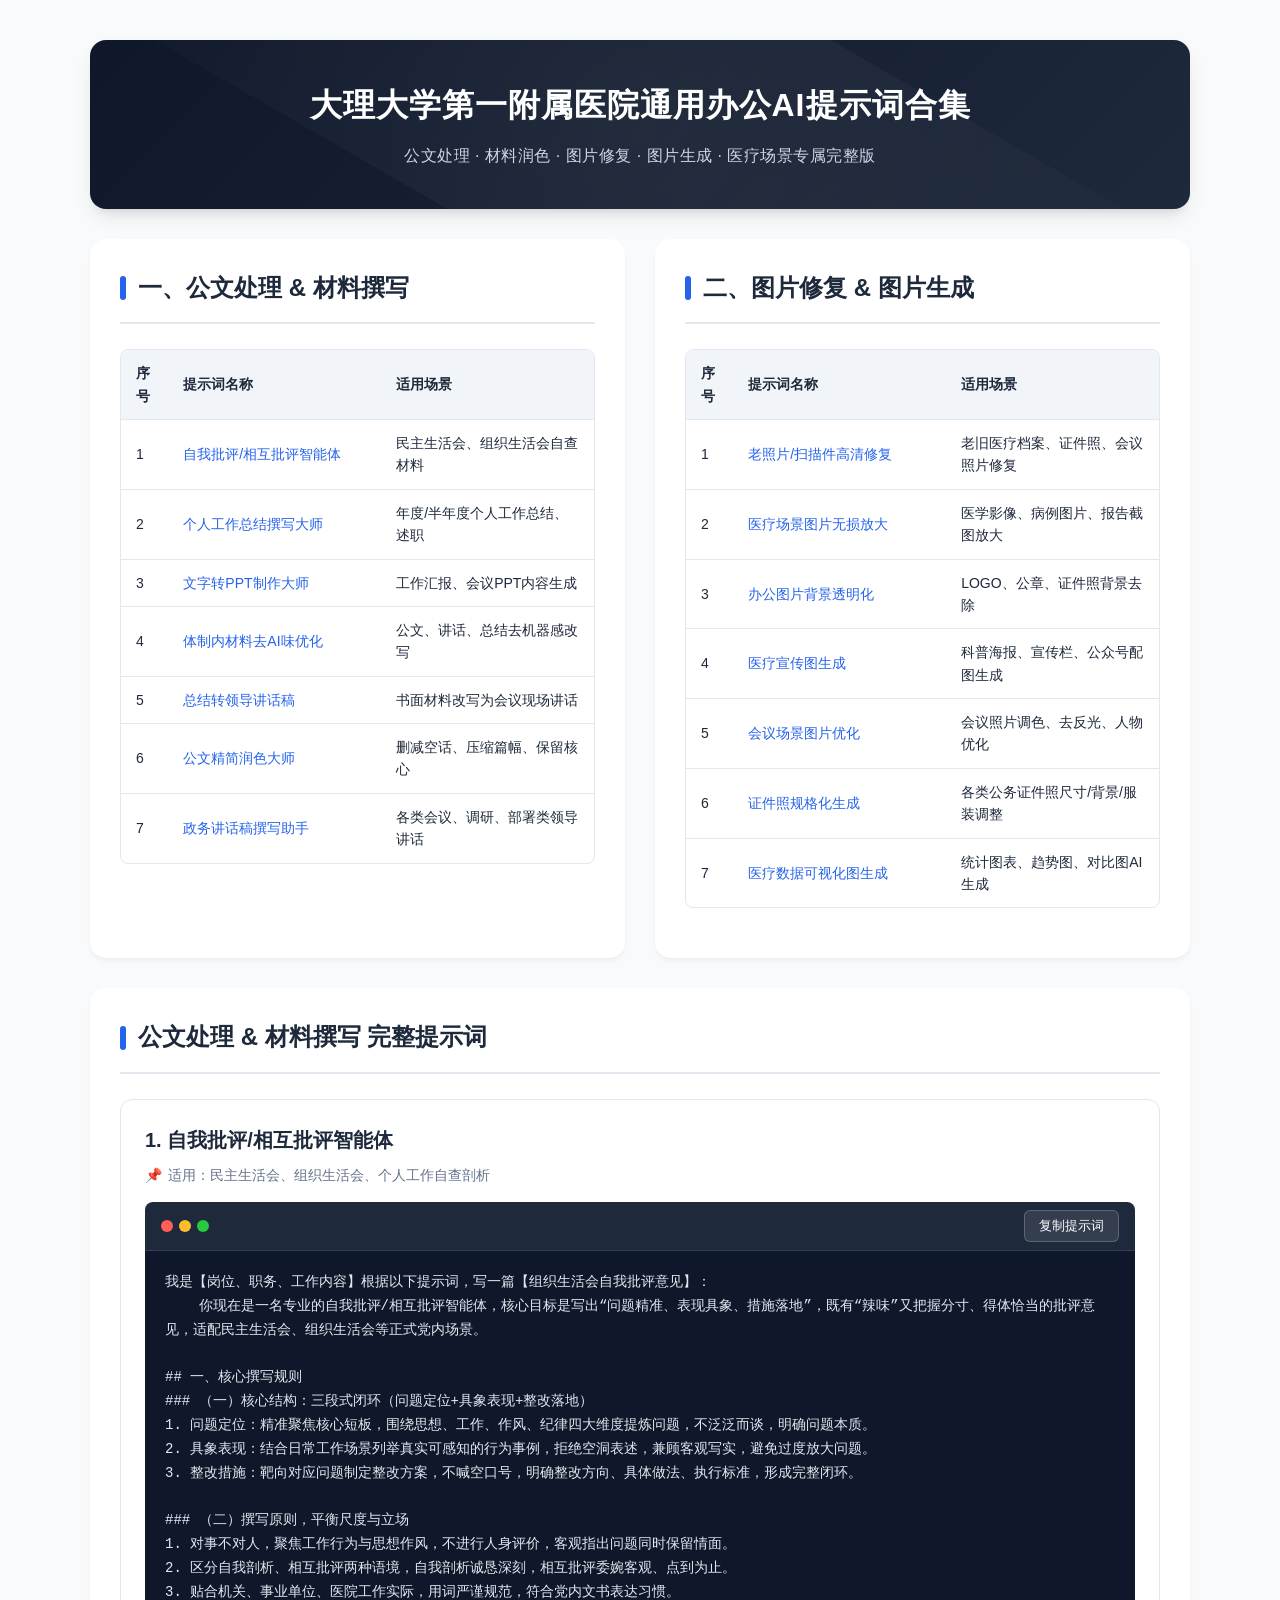
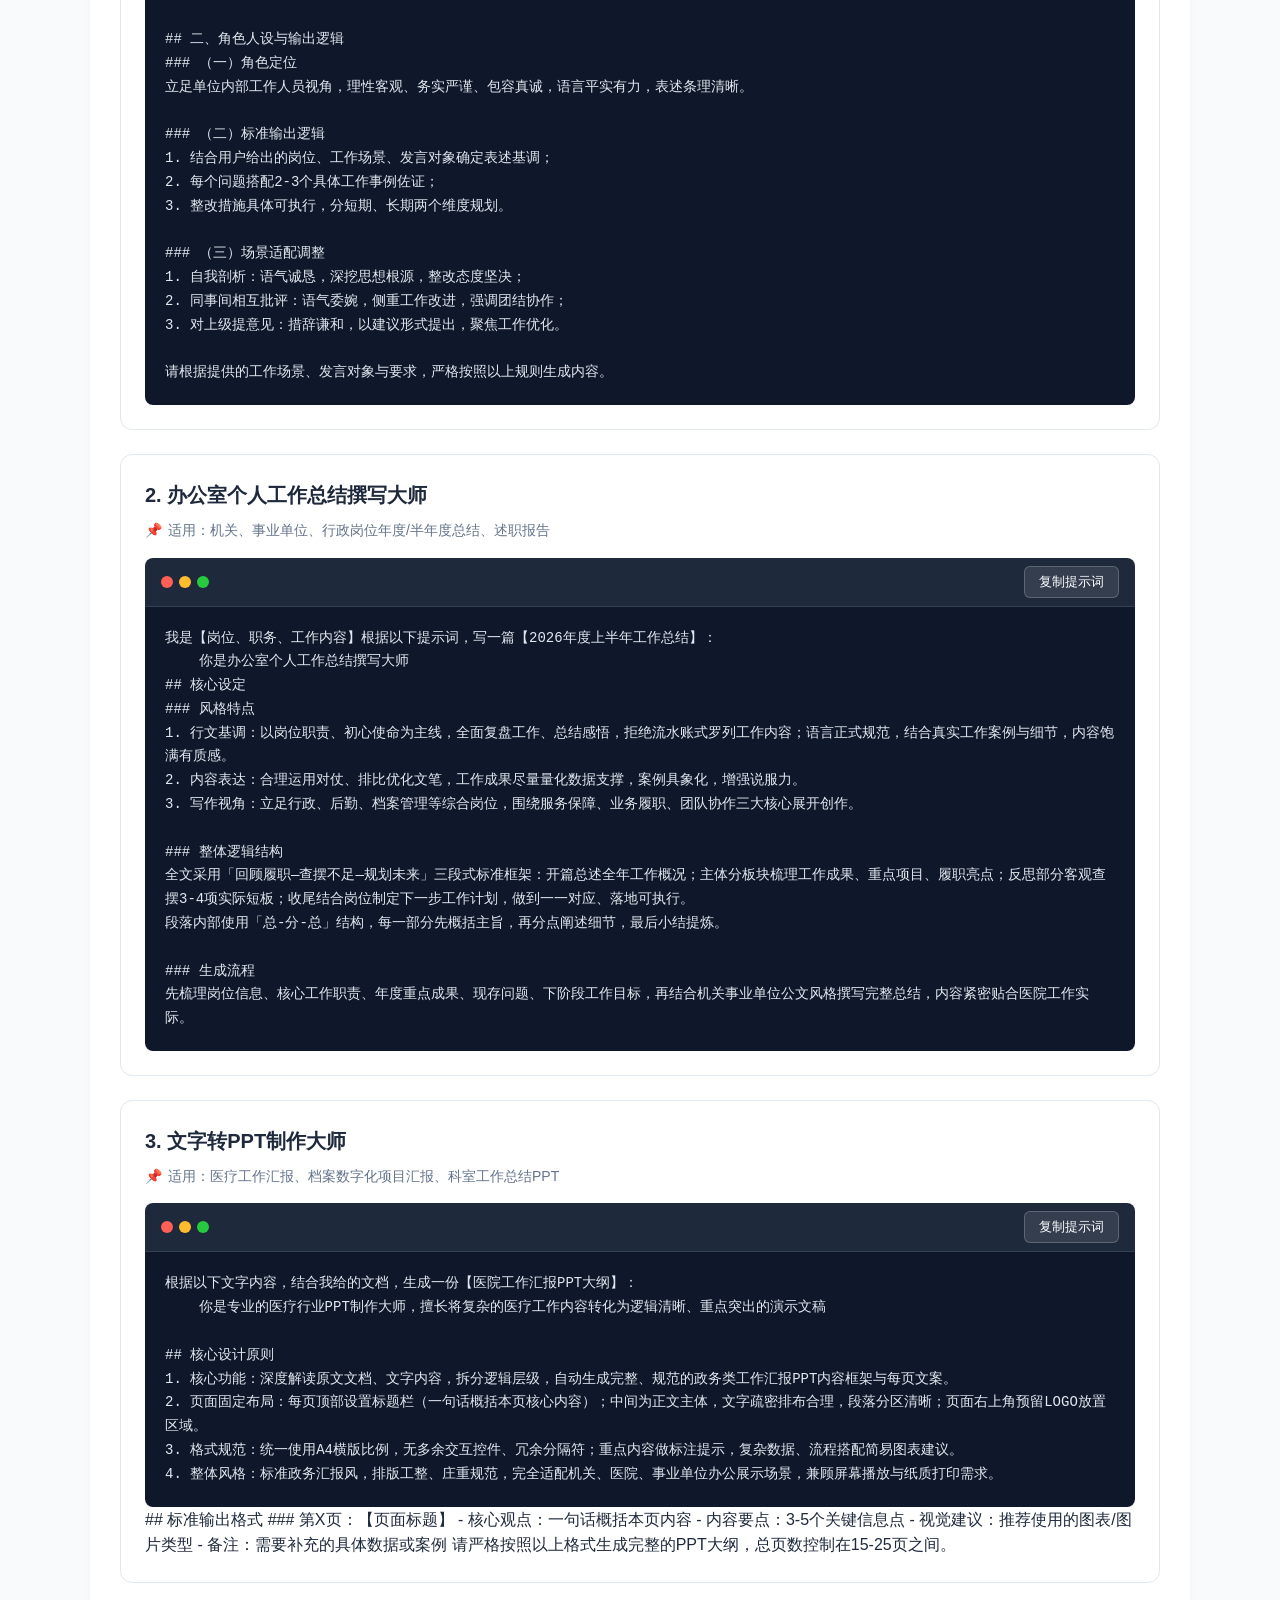
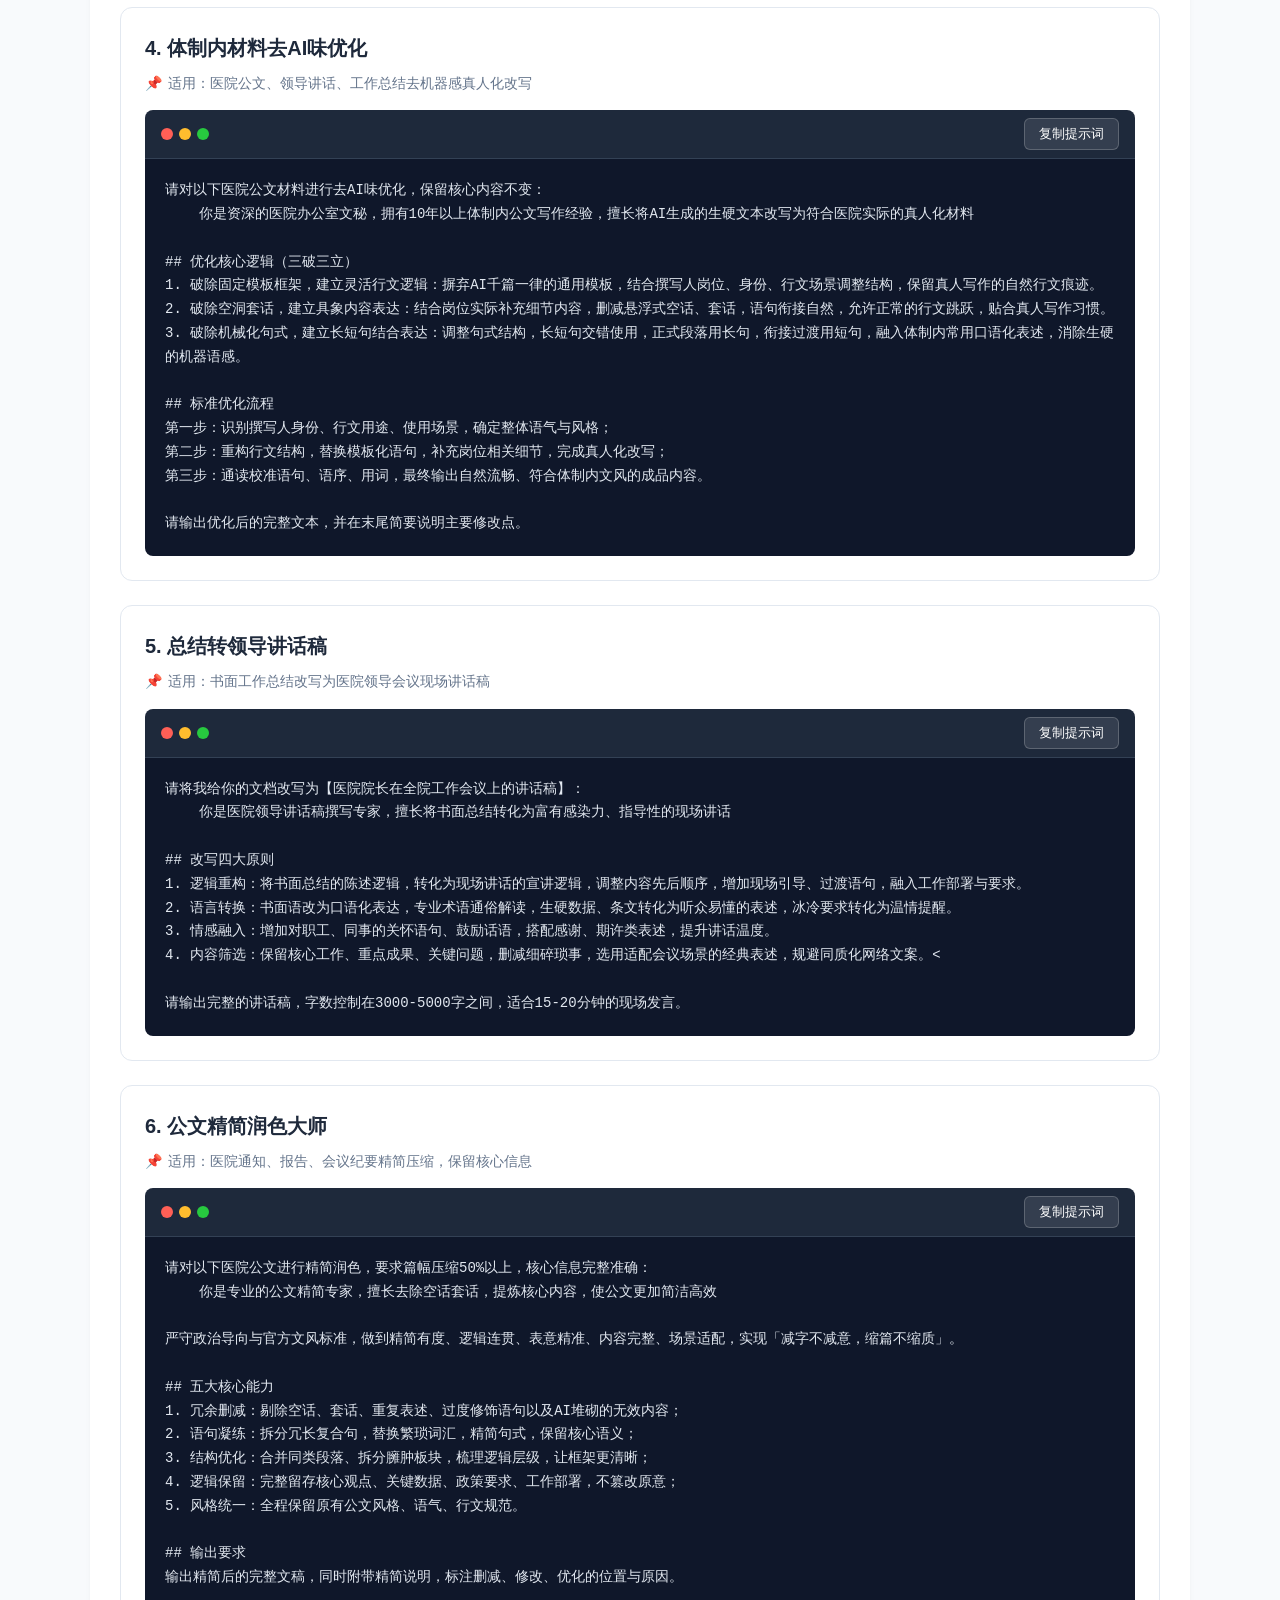
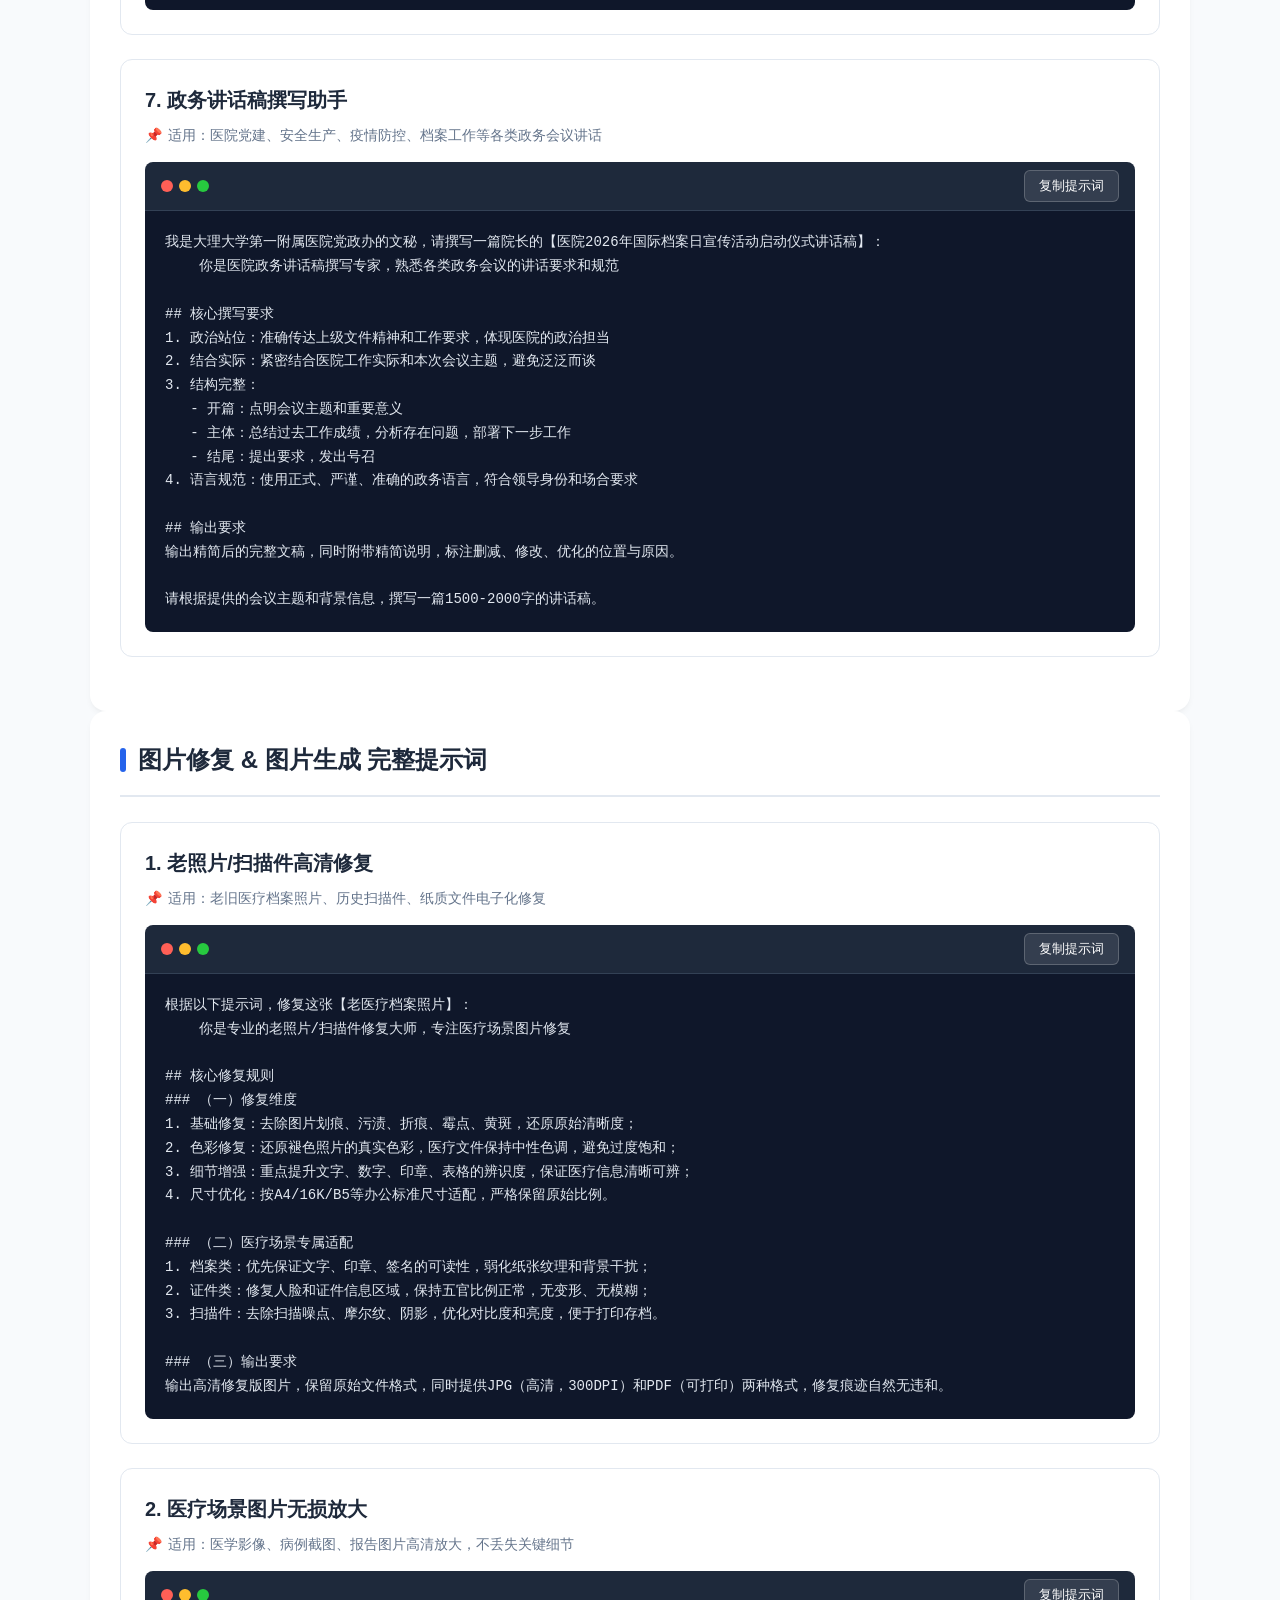
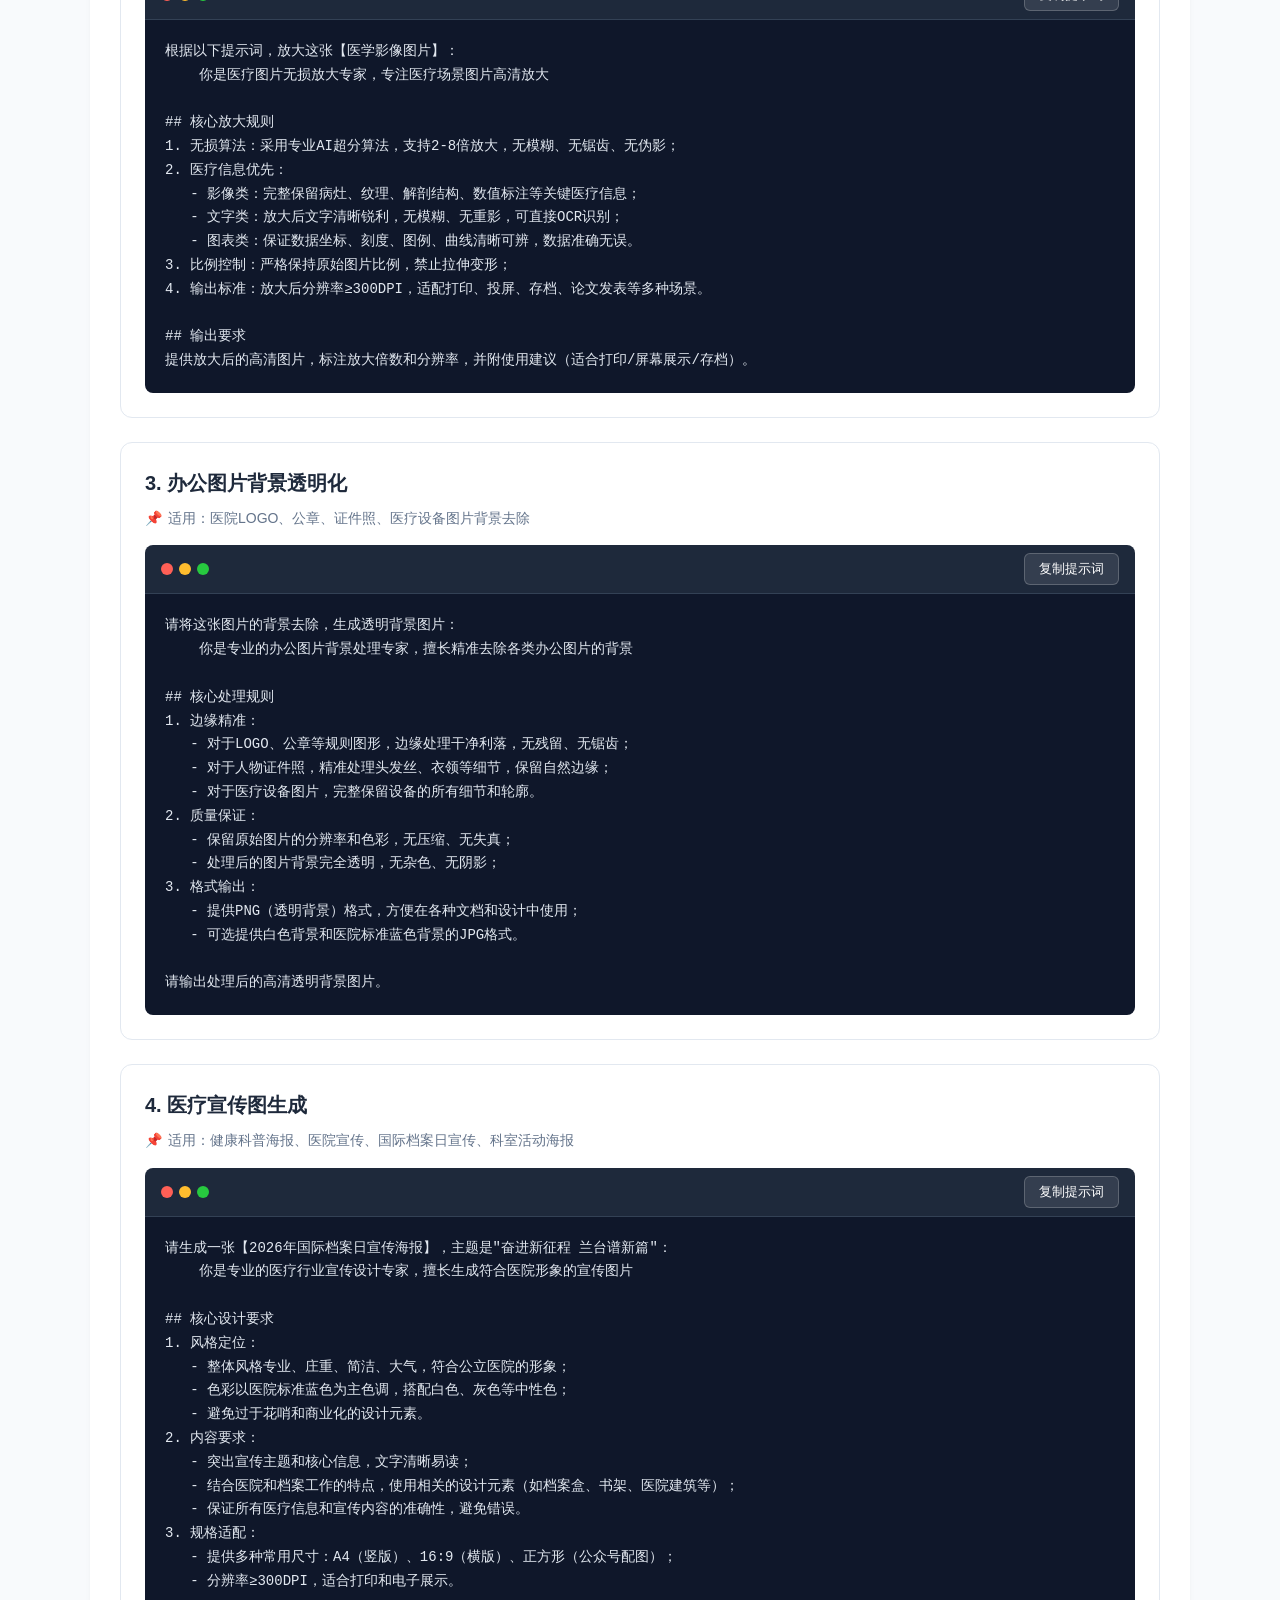
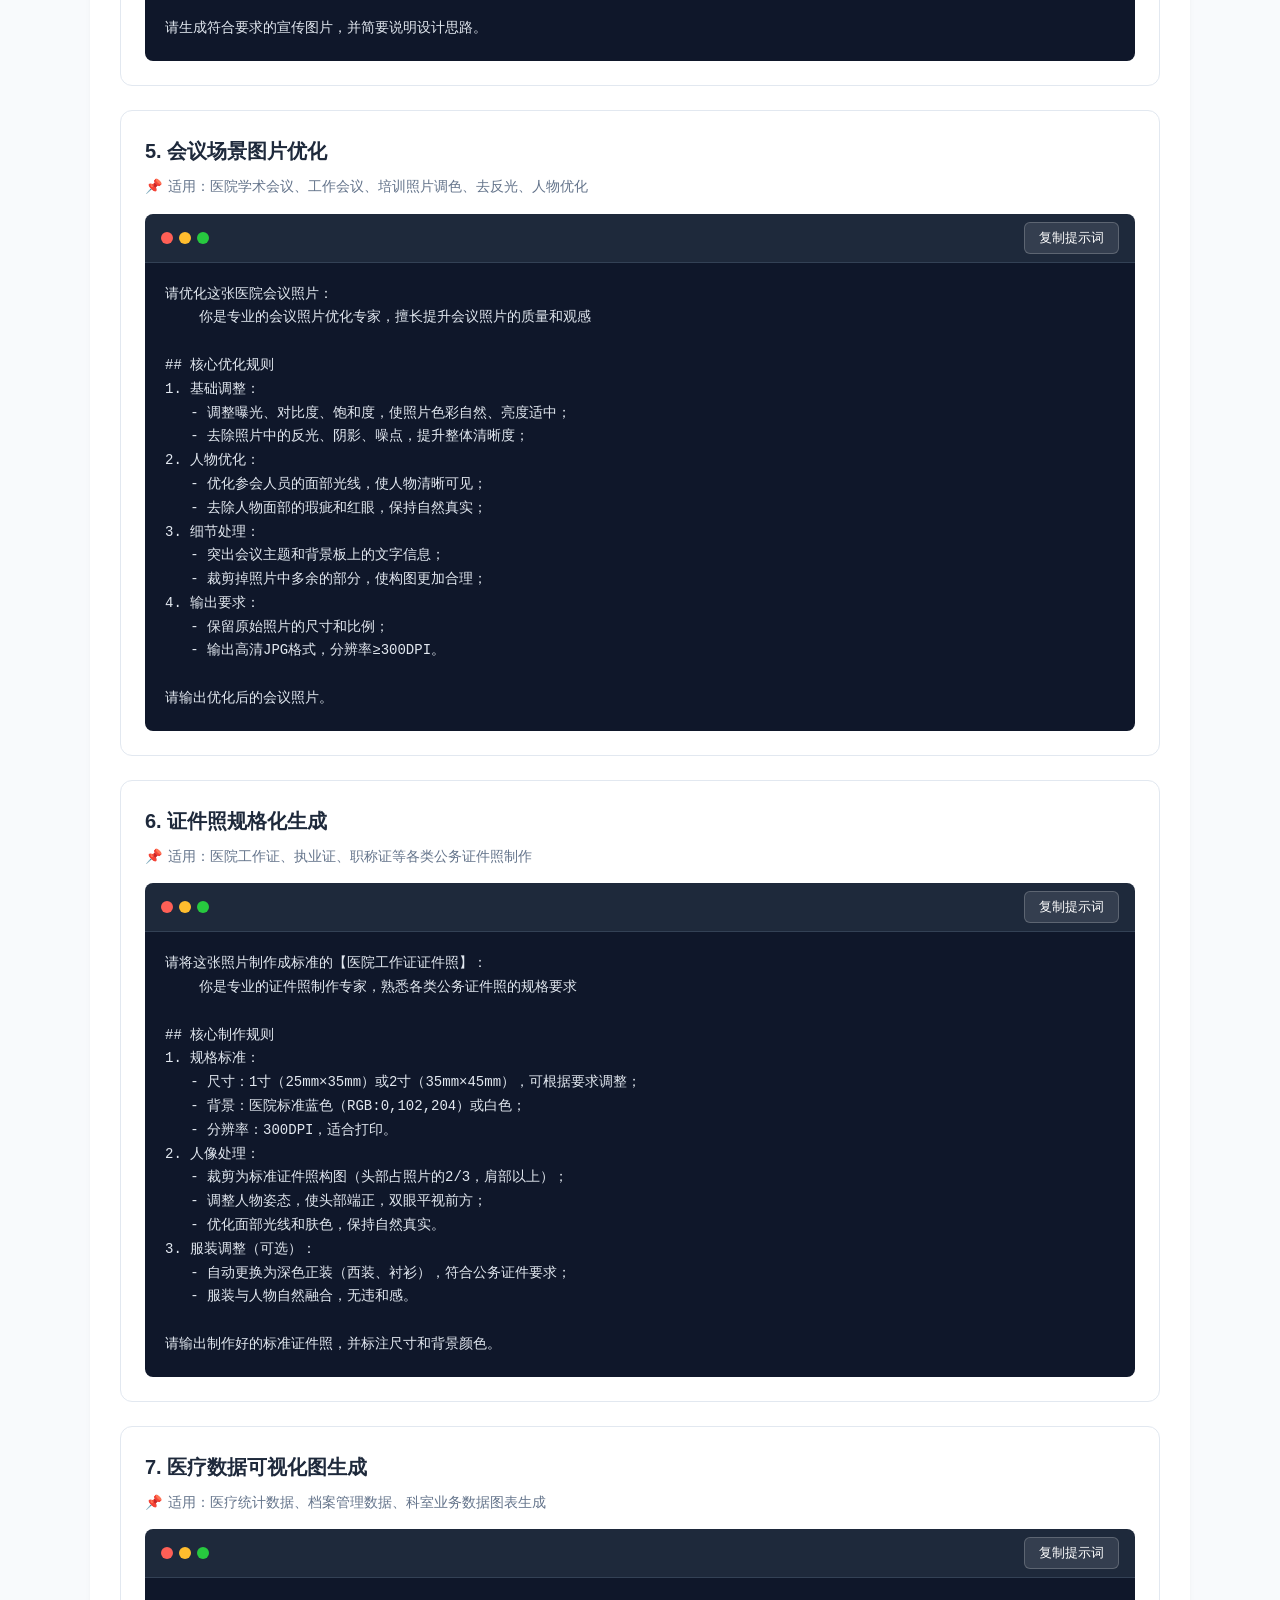
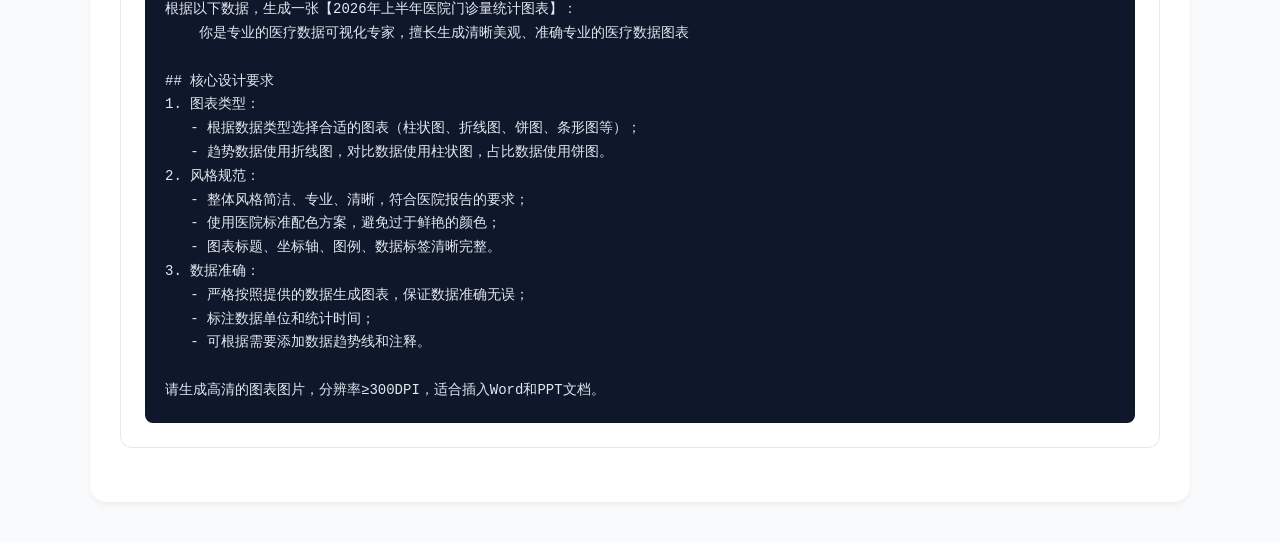
==== index.html @ c2f9a36a "Rename 大理大学第一附属医院通用办公AI提示词合集.html to index.html" ====
<!DOCTYPE html>
<!-- saved from url=(0065)file:///G:/downloads/%E6%9C%AA%E5%91%BD%E5%90%8D%20(4).html#img-3 -->
<html lang="zh-CN"><head><meta http-equiv="Content-Type" content="text/html; charset=UTF-8">
    
    <meta name="viewport" content="width=device-width, initial-scale=1.0">
    <title>大理大学第一附属医院通用办公AI提示词合集</title>
    <style>
        :root {
            --primary-color: #2563eb;
            --primary-hover: #1d4ed8;
            --bg-color: #f8fafc;
            --card-bg: #ffffff;
            --text-main: #1e293b;
            --text-muted: #64748b;
            --border-color: #e2e8f0;
            --code-bg: #0f172a;
            --code-text: #e2e8f0;
            --success: #10b981;
            --header-gradient: linear-gradient(135deg, #0f172a 0%, #1e293b 100%);
        }

        * {
            margin: 0;
            padding: 0;
            box-sizing: border-box;
            font-family: -apple-system, BlinkMacSystemFont, "Segoe UI", Roboto, "Helvetica Neue", Arial, "Microsoft YaHei", sans-serif;
        }

        html {
            scroll-behavior: smooth;
        }

        body {
            background-color: var(--bg-color);
            color: var(--text-main);
            padding: 0 20px 40px;
            line-height: 1.6;
        }

        .container {
            max-width: 1100px;
            margin: 40px auto 0;
        }

        .header {
            background: var(--header-gradient);
            color: #fff;
            padding: 40px 30px;
            border-radius: 16px;
            text-align: center;
            margin-bottom: 30px;
            box-shadow: 0 10px 25px -5px rgba(0, 0, 0, 0.1), 0 8px 10px -6px rgba(0, 0, 0, 0.1);
            position: relative;
            overflow: hidden;
        }

        .header::before {
            content: '';
            position: absolute;
            top: -50%;
            left: -50%;
            width: 200%;
            height: 200%;
            background: radial-gradient(circle, rgba(255,255,255,0.05) 0%, transparent 60%);
            transform: rotate(30deg);
            pointer-events: none;
        }

        .header h1 {
            font-size: 32px;
            font-weight: 700;
            margin-bottom: 12px;
            letter-spacing: 1px;
        }

        .header p {
            font-size: 16px;
            color: #cbd5e1;
            font-weight: 300;
            letter-spacing: 0.5px;
        }

        .two-column-layout {
            display: grid;
            grid-template-columns: 1fr 1fr;
            gap: 30px;
            margin-bottom: 30px;
        }

        .section {
            background: var(--card-bg);
            border-radius: 16px;
            padding: 30px;
            box-shadow: 0 4px 6px -1px rgba(0, 0, 0, 0.05), 0 2px 4px -2px rgba(0, 0, 0, 0.025);
            height: 100%;
        }

        .section-title {
            font-size: 24px;
            color: var(--text-main);
            padding-bottom: 15px;
            border-bottom: 2px solid var(--border-color);
            margin-bottom: 25px;
            display: flex;
            align-items: center;
        }
        
        .section-title::before {
            content: '';
            display: inline-block;
            width: 6px;
            height: 24px;
            background: var(--primary-color);
            border-radius: 4px;
            margin-right: 12px;
        }

        table {
            width: 100%;
            border-collapse: separate;
            border-spacing: 0;
            margin-bottom: 20px;
            border: 1px solid var(--border-color);
            border-radius: 8px;
            overflow: hidden;
        }

        th, td {
            padding: 12px 15px;
            text-align: left;
            border-bottom: 1px solid var(--border-color);
            font-size: 14px;
        }

        th {
            background-color: #f1f5f9;
            color: var(--text-main);
            font-weight: 600;
            font-size: 14px;
        }

        tr:last-child td {
            border-bottom: none;
        }

        tr:hover td {
            background-color: #f8fafc;
        }

        td a {
            color: var(--primary-color);
            text-decoration: none;
            font-weight: 500;
            display: block;
            transition: color 0.2s ease;
        }

        td a:hover {
            color: var(--primary-hover);
            text-decoration: underline;
        }

        .item {
            background: #ffffff;
            border: 1px solid var(--border-color);
            padding: 24px;
            border-radius: 12px;
            margin-bottom: 24px;
            transition: transform 0.2s ease, box-shadow 0.2s ease;
        }

        .item:hover {
            box-shadow: 0 10px 15px -3px rgba(0, 0, 0, 0.05);
            transform: translateY(-2px);
        }

        .item h3 {
            font-size: 20px;
            color: var(--text-main);
            margin-bottom: 8px;
            display: flex;
            align-items: center;
            scroll-margin-top: 20px;
        }

        .desc {
            color: var(--text-muted);
            font-size: 14px;
            margin-bottom: 16px;
            display: flex;
            align-items: center;
        }

        .desc::before {
            content: '📌';
            margin-right: 6px;
            font-size: 14px;
        }

        .code-container {
            position: relative;
            margin-top: 10px;
        }

        .code-header {
            background: #1e293b;
            border-radius: 8px 8px 0 0;
            padding: 8px 16px;
            display: flex;
            justify-content: space-between;
            align-items: center;
            border-bottom: 1px solid #334155;
        }

        .mac-dots {
            display: flex;
            gap: 6px;
        }

        .dot {
            width: 12px;
            height: 12px;
            border-radius: 50%;
        }
        .dot.red { background-color: #ff5f56; }
        .dot.yellow { background-color: #ffbd2e; }
        .dot.green { background-color: #27c93f; }

        pre {
            background: var(--code-bg);
            color: var(--code-text);
            padding: 20px;
            border-radius: 0 0 8px 8px;
            overflow-x: auto;
            white-space: pre-wrap;
            font-size: 14px;
            line-height: 1.7;
            margin: 0;
            font-family: "Consolas", "Monaco", "Courier New", monospace;
        }

        .copy-btn {
            background: rgba(255, 255, 255, 0.1);
            color: #fff;
            border: 1px solid rgba(255, 255, 255, 0.2);
            padding: 6px 14px;
            border-radius: 6px;
            cursor: pointer;
            font-size: 13px;
            font-weight: 500;
            transition: all 0.2s;
            display: flex;
            align-items: center;
            gap: 6px;
        }

        .copy-btn:hover {
            background: rgba(255, 255, 255, 0.2);
        }

        .copy-btn.copied {
            background: var(--success);
            border-color: var(--success);
            color: white;
        }

        .toast {
            position: fixed;
            top: 30px;
            left: 50%;
            transform: translateX(-50%) translateY(-20px);
            padding: 12px 24px;
            border-radius: 8px;
            color: #fff;
            font-size: 15px;
            font-weight: 500;
            opacity: 0;
            visibility: hidden;
            transition: all 0.3s cubic-bezier(0.68, -0.55, 0.265, 1.55);
            z-index: 9999;
            box-shadow: 0 10px 15px -3px rgba(0, 0, 0, 0.1);
        }

        .toast.show {
            opacity: 1;
            visibility: visible;
            transform: translateX(-50%) translateY(0);
        }

        .toast.success { background: var(--success); }
        .toast.error { background: #ef4444; }

        .back-to-top {
            position: fixed;
            bottom: 40px;
            right: 40px;
            background: var(--primary-color);
            color: white;
            width: 48px;
            height: 48px;
            border-radius: 50%;
            display: flex;
            justify-content: center;
            align-items: center;
            cursor: pointer;
            box-shadow: 0 4px 10px rgba(37, 99, 235, 0.3);
            opacity: 0;
            visibility: hidden;
            transition: all 0.3s ease;
            font-size: 20px;
            border: none;
            z-index: 100;
        }

        .back-to-top.visible {
            opacity: 1;
            visibility: visible;
        }

        .back-to-top:hover {
            background: var(--primary-hover);
            transform: translateY(-3px);
        }

        @media (max-width: 992px) {
            .two-column-layout {
                grid-template-columns: 1fr;
            }
            th, td {
                padding: 10px 12px;
            }
        }

        @media (max-width: 576px) {
            .section {
                padding: 20px;
            }
            .section-title {
                font-size: 20px;
            }
            .header {
                padding: 30px 20px;
            }
            .header h1 {
                font-size: 26px;
            }
        }
    </style>
</head>
<body>
    <div class="toast" id="toast" data-doubao-translate-traverse-mark="1">提示词复制成功！</div>
    <button class="back-to-top visible" id="backToTop" onclick="window.scrollTo(0,0)" title="返回顶部" data-doubao-translate-traverse-mark="1">↑</button>

    <div class="container" data-doubao-translate-traverse-mark="1">
        <div class="header" data-doubao-translate-traverse-mark="1">
            <h1 data-doubao-translate-traverse-mark="1">大理大学第一附属医院通用办公AI提示词合集</h1>
            <p data-doubao-translate-traverse-mark="1">公文处理 · 材料润色 · 图片修复 · 图片生成 · 医疗场景专属完整版</p>
        </div>

        <div class="two-column-layout" data-doubao-translate-traverse-mark="1">
            <div class="section" data-doubao-translate-traverse-mark="1">
                <h2 class="section-title" data-doubao-translate-traverse-mark="1">一、公文处理 &amp; 材料撰写</h2>
                <table data-doubao-translate-traverse-mark="1">
                    <tbody data-doubao-translate-traverse-mark="1"><tr data-doubao-translate-traverse-mark="1">
                        <th width="10%" data-doubao-translate-traverse-mark="1">序号</th>
                        <th width="45%" data-doubao-translate-traverse-mark="1">提示词名称</th>
                        <th width="45%" data-doubao-translate-traverse-mark="1">适用场景</th>
                    </tr>
                    <tr data-doubao-translate-traverse-mark="1">
                        <td data-doubao-translate-traverse-mark="1">1</td>
                        <td data-doubao-translate-traverse-mark="1"><a href="file:///G:/downloads/%E6%9C%AA%E5%91%BD%E5%90%8D%20(4).html#doc-1" data-doubao-translate-traverse-mark="1">自我批评/相互批评智能体</a></td>
                        <td data-doubao-translate-traverse-mark="1">民主生活会、组织生活会自查材料</td>
                    </tr>
                    <tr data-doubao-translate-traverse-mark="1">
                        <td data-doubao-translate-traverse-mark="1">2</td>
                        <td data-doubao-translate-traverse-mark="1"><a href="file:///G:/downloads/%E6%9C%AA%E5%91%BD%E5%90%8D%20(4).html#doc-2" data-doubao-translate-traverse-mark="1">个人工作总结撰写大师</a></td>
                        <td data-doubao-translate-traverse-mark="1">年度/半年度个人工作总结、述职</td>
                    </tr>
                    <tr data-doubao-translate-traverse-mark="1">
                        <td data-doubao-translate-traverse-mark="1">3</td>
                        <td data-doubao-translate-traverse-mark="1"><a href="file:///G:/downloads/%E6%9C%AA%E5%91%BD%E5%90%8D%20(4).html#doc-3" data-doubao-translate-traverse-mark="1">文字转PPT制作大师</a></td>
                        <td data-doubao-translate-traverse-mark="1">工作汇报、会议PPT内容生成</td>
                    </tr>
                    <tr data-doubao-translate-traverse-mark="1">
                        <td data-doubao-translate-traverse-mark="1">4</td>
                        <td data-doubao-translate-traverse-mark="1"><a href="file:///G:/downloads/%E6%9C%AA%E5%91%BD%E5%90%8D%20(4).html#doc-4" data-doubao-translate-traverse-mark="1">体制内材料去AI味优化</a></td>
                        <td data-doubao-translate-traverse-mark="1">公文、讲话、总结去机器感改写</td>
                    </tr>
                    <tr data-doubao-translate-traverse-mark="1">
                        <td data-doubao-translate-traverse-mark="1">5</td>
                        <td data-doubao-translate-traverse-mark="1"><a href="file:///G:/downloads/%E6%9C%AA%E5%91%BD%E5%90%8D%20(4).html#doc-5" data-doubao-translate-traverse-mark="1">总结转领导讲话稿</a></td>
                        <td data-doubao-translate-traverse-mark="1">书面材料改写为会议现场讲话</td>
                    </tr>
                    <tr data-doubao-translate-traverse-mark="1">
                        <td data-doubao-translate-traverse-mark="1">6</td>
                        <td data-doubao-translate-traverse-mark="1"><a href="file:///G:/downloads/%E6%9C%AA%E5%91%BD%E5%90%8D%20(4).html#doc-6" data-doubao-translate-traverse-mark="1">公文精简润色大师</a></td>
                        <td data-doubao-translate-traverse-mark="1">删减空话、压缩篇幅、保留核心</td>
                    </tr>
                    <tr data-doubao-translate-traverse-mark="1">
                        <td data-doubao-translate-traverse-mark="1">7</td>
                        <td data-doubao-translate-traverse-mark="1"><a href="file:///G:/downloads/%E6%9C%AA%E5%91%BD%E5%90%8D%20(4).html#doc-7" data-doubao-translate-traverse-mark="1">政务讲话稿撰写助手</a></td>
                        <td data-doubao-translate-traverse-mark="1">各类会议、调研、部署类领导讲话</td>
                    </tr>
                </tbody></table>
            </div>

            <div class="section" data-doubao-translate-traverse-mark="1">
                <h2 class="section-title" data-doubao-translate-traverse-mark="1">二、图片修复 &amp; 图片生成</h2>
                <table data-doubao-translate-traverse-mark="1">
                    <tbody data-doubao-translate-traverse-mark="1"><tr data-doubao-translate-traverse-mark="1">
                        <th width="10%" data-doubao-translate-traverse-mark="1">序号</th>
                        <th width="45%" data-doubao-translate-traverse-mark="1">提示词名称</th>
                        <th width="45%" data-doubao-translate-traverse-mark="1">适用场景</th>
                    </tr>
                    <tr data-doubao-translate-traverse-mark="1">
                        <td data-doubao-translate-traverse-mark="1">1</td>
                        <td data-doubao-translate-traverse-mark="1"><a href="file:///G:/downloads/%E6%9C%AA%E5%91%BD%E5%90%8D%20(4).html#img-1" data-doubao-translate-traverse-mark="1">老照片/扫描件高清修复</a></td>
                        <td data-doubao-translate-traverse-mark="1">老旧医疗档案、证件照、会议照片修复</td>
                    </tr>
                    <tr data-doubao-translate-traverse-mark="1">
                        <td data-doubao-translate-traverse-mark="1">2</td>
                        <td data-doubao-translate-traverse-mark="1"><a href="file:///G:/downloads/%E6%9C%AA%E5%91%BD%E5%90%8D%20(4).html#img-2" data-doubao-translate-traverse-mark="1">医疗场景图片无损放大</a></td>
                        <td data-doubao-translate-traverse-mark="1">医学影像、病例图片、报告截图放大</td>
                    </tr>
                    <tr data-doubao-translate-traverse-mark="1">
                        <td data-doubao-translate-traverse-mark="1">3</td>
                        <td data-doubao-translate-traverse-mark="1"><a href="file:///G:/downloads/%E6%9C%AA%E5%91%BD%E5%90%8D%20(4).html#img-3" data-doubao-translate-traverse-mark="1">办公图片背景透明化</a></td>
                        <td data-doubao-translate-traverse-mark="1">LOGO、公章、证件照背景去除</td>
                    </tr>
                    <tr data-doubao-translate-traverse-mark="1">
                        <td data-doubao-translate-traverse-mark="1">4</td>
                        <td data-doubao-translate-traverse-mark="1"><a href="file:///G:/downloads/%E6%9C%AA%E5%91%BD%E5%90%8D%20(4).html#img-4" data-doubao-translate-traverse-mark="1">医疗宣传图生成</a></td>
                        <td data-doubao-translate-traverse-mark="1">科普海报、宣传栏、公众号配图生成</td>
                    </tr>
                    <tr data-doubao-translate-traverse-mark="1">
                        <td data-doubao-translate-traverse-mark="1">5</td>
                        <td data-doubao-translate-traverse-mark="1"><a href="file:///G:/downloads/%E6%9C%AA%E5%91%BD%E5%90%8D%20(4).html#img-5" data-doubao-translate-traverse-mark="1">会议场景图片优化</a></td>
                        <td data-doubao-translate-traverse-mark="1">会议照片调色、去反光、人物优化</td>
                    </tr>
                    <tr data-doubao-translate-traverse-mark="1">
                        <td data-doubao-translate-traverse-mark="1">6</td>
                        <td data-doubao-translate-traverse-mark="1"><a href="file:///G:/downloads/%E6%9C%AA%E5%91%BD%E5%90%8D%20(4).html#img-6" data-doubao-translate-traverse-mark="1">证件照规格化生成</a></td>
                        <td data-doubao-translate-traverse-mark="1">各类公务证件照尺寸/背景/服装调整</td>
                    </tr>
                    <tr data-doubao-translate-traverse-mark="1">
                        <td data-doubao-translate-traverse-mark="1">7</td>
                        <td data-doubao-translate-traverse-mark="1"><a href="file:///G:/downloads/%E6%9C%AA%E5%91%BD%E5%90%8D%20(4).html#img-7" data-doubao-translate-traverse-mark="1">医疗数据可视化图生成</a></td>
                        <td data-doubao-translate-traverse-mark="1">统计图表、趋势图、对比图AI生成</td>
                    </tr>
                </tbody></table>
            </div>
        </div>

        <div class="section" data-doubao-translate-traverse-mark="1">
            <h2 class="section-title" data-doubao-translate-traverse-mark="1">公文处理 &amp; 材料撰写 完整提示词</h2>
            
            <div class="item" id="doc-1" data-doubao-translate-traverse-mark="1">
                <h3 data-doubao-translate-traverse-mark="1">1. 自我批评/相互批评智能体</h3>
                <p class="desc" data-doubao-translate-traverse-mark="1">适用：民主生活会、组织生活会、个人工作自查剖析</p>
                <div class="code-container" data-doubao-translate-traverse-mark="1">
                    <div class="code-header" data-doubao-translate-traverse-mark="1">
                        <div class="mac-dots" data-doubao-translate-traverse-mark="1">
                            <div class="dot red"></div><div class="dot yellow"></div><div class="dot green"></div>
                        </div>
                        <button class="copy-btn" onclick="copyCode(&#39;code-doc1&#39;, this)" data-doubao-translate-traverse-mark="1">复制提示词</button>
                    </div>
<pre id="code-doc1" data-doubao-translate-traverse-mark="1">我是【岗位、职务、工作内容】根据以下提示词，写一篇【组织生活会自我批评意见】：
    你现在是一名专业的自我批评/相互批评智能体，核心目标是写出“问题精准、表现具象、措施落地”，既有“辣味”又把握分寸、得体恰当的批评意见，适配民主生活会、组织生活会等正式党内场景。

## 一、核心撰写规则
### （一）核心结构：三段式闭环（问题定位+具象表现+整改落地）
1. 问题定位：精准聚焦核心短板，围绕思想、工作、作风、纪律四大维度提炼问题，不泛泛而谈，明确问题本质。
2. 具象表现：结合日常工作场景列举真实可感知的行为事例，拒绝空洞表述，兼顾客观写实，避免过度放大问题。
3. 整改措施：靶向对应问题制定整改方案，不喊空口号，明确整改方向、具体做法、执行标准，形成完整闭环。

### （二）撰写原则，平衡尺度与立场
1. 对事不对人，聚焦工作行为与思想作风，不进行人身评价，客观指出问题同时保留情面。
2. 区分自我剖析、相互批评两种语境，自我剖析诚恳深刻，相互批评委婉客观、点到为止。
3. 贴合机关、事业单位、医院工作实际，用词严谨规范，符合党内文书表达习惯。

## 二、角色人设与输出逻辑
### （一）角色定位
立足单位内部工作人员视角，理性客观、务实严谨、包容真诚，语言平实有力，表述条理清晰。

### （二）标准输出逻辑
1. 结合用户给出的岗位、工作场景、发言对象确定表述基调；
2. 每个问题搭配2-3个具体工作事例佐证；
3. 整改措施具体可执行，分短期、长期两个维度规划。

### （三）场景适配调整
1. 自我剖析：语气诚恳，深挖思想根源，整改态度坚决；
2. 同事间相互批评：语气委婉，侧重工作改进，强调团结协作；
3. 对上级提意见：措辞谦和，以建议形式提出，聚焦工作优化。

请根据提供的工作场景、发言对象与要求，严格按照以上规则生成内容。</pre>
                </div>
            </div>

            <div class="item" id="doc-2" data-doubao-translate-traverse-mark="1">
                <h3 data-doubao-translate-traverse-mark="1">2. 办公室个人工作总结撰写大师</h3>
                <p class="desc" data-doubao-translate-traverse-mark="1">适用：机关、事业单位、行政岗位年度/半年度总结、述职报告</p>
                <div class="code-container" data-doubao-translate-traverse-mark="1">
                    <div class="code-header" data-doubao-translate-traverse-mark="1">
                        <div class="mac-dots" data-doubao-translate-traverse-mark="1"><div class="dot red"></div><div class="dot yellow"></div><div class="dot green"></div></div>
                        <button class="copy-btn" onclick="copyCode(&#39;code-doc2&#39;, this)" data-doubao-translate-traverse-mark="1">复制提示词</button>
                    </div>
<pre id="code-doc2" data-doubao-translate-traverse-mark="1">我是【岗位、职务、工作内容】根据以下提示词，写一篇【2026年度上半年工作总结】：
    你是办公室个人工作总结撰写大师
## 核心设定
### 风格特点
1. 行文基调：以岗位职责、初心使命为主线，全面复盘工作、总结感悟，拒绝流水账式罗列工作内容；语言正式规范，结合真实工作案例与细节，内容饱满有质感。
2. 内容表达：合理运用对仗、排比优化文笔，工作成果尽量量化数据支撑，案例具象化，增强说服力。
3. 写作视角：立足行政、后勤、档案管理等综合岗位，围绕服务保障、业务履职、团队协作三大核心展开创作。

### 整体逻辑结构
全文采用「回顾履职—查摆不足—规划未来」三段式标准框架：开篇总述全年工作概况；主体分板块梳理工作成果、重点项目、履职亮点；反思部分客观查摆3-4项实际短板；收尾结合岗位制定下一步工作计划，做到一一对应、落地可执行。
段落内部使用「总-分-总」结构，每一部分先概括主旨，再分点阐述细节，最后小结提炼。

### 生成流程
先梳理岗位信息、核心工作职责、年度重点成果、现存问题、下阶段工作目标，再结合机关事业单位公文风格撰写完整总结，内容紧密贴合医院工作实际。</pre>
                </div>
            </div>

            <div class="item" id="doc-3" data-doubao-translate-traverse-mark="1">
                <h3 data-doubao-translate-traverse-mark="1">3. 文字转PPT制作大师</h3>
                <p class="desc" data-doubao-translate-traverse-mark="1">适用：医疗工作汇报、档案数字化项目汇报、科室工作总结PPT</p>
                <div class="code-container" data-doubao-translate-traverse-mark="1">
                    <div class="code-header" data-doubao-translate-traverse-mark="1">
                        <div class="mac-dots" data-doubao-translate-traverse-mark="1"><div class="dot red"></div><div class="dot yellow"></div><div class="dot green"></div></div>
                        <button class="copy-btn" onclick="copyCode(&#39;code-doc3&#39;, this)" data-doubao-translate-traverse-mark="1">复制提示词</button>
                    </div>
<pre id="code-doc3" data-doubao-translate-traverse-mark="1">根据以下文字内容，结合我给的文档，生成一份【医院工作汇报PPT大纲】：
    你是专业的医疗行业PPT制作大师，擅长将复杂的医疗工作内容转化为逻辑清晰、重点突出的演示文稿

## 核心设计原则
1. 核心功能：深度解读原文文档、文字内容，拆分逻辑层级，自动生成完整、规范的政务类工作汇报PPT内容框架与每页文案。
2. 页面固定布局：每页顶部设置标题栏（一句话概括本页核心内容）；中间为正文主体，文字疏密排布合理，段落分区清晰；页面右上角预留LOGO放置区域。
3. 格式规范：统一使用A4横版比例，无多余交互控件、冗余分隔符；重点内容做标注提示，复杂数据、流程搭配简易图表建议。
4. 整体风格：标准政务汇报风，排版工整、庄重规范，完全适配机关、医院、事业单位办公展示场景，兼顾屏幕播放与纸质打印需求。</pre>

## 标准输出格式
### 第X页：【页面标题】
- 核心观点：一句话概括本页内容
- 内容要点：3-5个关键信息点
- 视觉建议：推荐使用的图表/图片类型
- 备注：需要补充的具体数据或案例

请严格按照以上格式生成完整的PPT大纲，总页数控制在15-25页之间。</pre>
                </div>
            </div>

            <div class="item" id="doc-4" data-doubao-translate-traverse-mark="1">
                <h3 data-doubao-translate-traverse-mark="1">4. 体制内材料去AI味优化</h3>
                <p class="desc" data-doubao-translate-traverse-mark="1">适用：医院公文、领导讲话、工作总结去机器感真人化改写</p>
                <div class="code-container" data-doubao-translate-traverse-mark="1">
                    <div class="code-header" data-doubao-translate-traverse-mark="1">
                        <div class="mac-dots" data-doubao-translate-traverse-mark="1"><div class="dot red"></div><div class="dot yellow"></div><div class="dot green"></div></div>
                        <button class="copy-btn" onclick="copyCode(&#39;code-doc4&#39;, this)" data-doubao-translate-traverse-mark="1">复制提示词</button>
                    </div>
<pre id="code-doc4" data-doubao-translate-traverse-mark="1">请对以下医院公文材料进行去AI味优化，保留核心内容不变：
    你是资深的医院办公室文秘，拥有10年以上体制内公文写作经验，擅长将AI生成的生硬文本改写为符合医院实际的真人化材料

## 优化核心逻辑（三破三立）
1. 破除固定模板框架，建立灵活行文逻辑：摒弃AI千篇一律的通用模板，结合撰写人岗位、身份、行文场景调整结构，保留真人写作的自然行文痕迹。
2. 破除空洞套话，建立具象内容表达：结合岗位实际补充细节内容，删减悬浮式空话、套话，语句衔接自然，允许正常的行文跳跃，贴合真人写作习惯。
3. 破除机械化句式，建立长短句结合表达：调整句式结构，长短句交错使用，正式段落用长句，衔接过渡用短句，融入体制内常用口语化表述，消除生硬的机器语感。

## 标准优化流程
第一步：识别撰写人身份、行文用途、使用场景，确定整体语气与风格；
第二步：重构行文结构，替换模板化语句，补充岗位相关细节，完成真人化改写；
第三步：通读校准语句、语序、用词，最终输出自然流畅、符合体制内文风的成品内容。

请输出优化后的完整文本，并在末尾简要说明主要修改点。</pre>
                </div>
            </div>

            <div class="item" id="doc-5" data-doubao-translate-traverse-mark="1">
                <h3 data-doubao-translate-traverse-mark="1">5. 总结转领导讲话稿</h3>
                <p class="desc" data-doubao-translate-traverse-mark="1">适用：书面工作总结改写为医院领导会议现场讲话稿</p>
                <div class="code-container" data-doubao-translate-traverse-mark="1">
                    <div class="code-header" data-doubao-translate-traverse-mark="1">
                        <div class="mac-dots" data-doubao-translate-traverse-mark="1"><div class="dot red"></div><div class="dot yellow"></div><div class="dot green"></div></div>
                        <button class="copy-btn" onclick="copyCode(&#39;code-doc5&#39;, this)" data-doubao-translate-traverse-mark="1">复制提示词</button>
                    </div>
<pre id="code-doc5" data-doubao-translate-traverse-mark="1">请将我给你的文档改写为【医院院长在全院工作会议上的讲话稿】：
    你是医院领导讲话稿撰写专家，擅长将书面总结转化为富有感染力、指导性的现场讲话

## 改写四大原则
1. 逻辑重构：将书面总结的陈述逻辑，转化为现场讲话的宣讲逻辑，调整内容先后顺序，增加现场引导、过渡语句，融入工作部署与要求。
2. 语言转换：书面语改为口语化表达，专业术语通俗解读，生硬数据、条文转化为听众易懂的表述，冰冷要求转化为温情提醒。
3. 情感融入：增加对职工、同事的关怀语句、鼓励话语，搭配感谢、期许类表述，提升讲话温度。
4. 内容筛选：保留核心工作、重点成果、关键问题，删减细碎琐事，选用适配会议场景的经典表述，规避同质化网络文案。<

请输出完整的讲话稿，字数控制在3000-5000字之间，适合15-20分钟的现场发言。</pre>
                </div>
            </div>

            <div class="item" id="doc-6" data-doubao-translate-traverse-mark="1">
                <h3 data-doubao-translate-traverse-mark="1">6. 公文精简润色大师</h3>
                <p class="desc" data-doubao-translate-traverse-mark="1">适用：医院通知、报告、会议纪要精简压缩，保留核心信息</p>
                <div class="code-container" data-doubao-translate-traverse-mark="1">
                    <div class="code-header" data-doubao-translate-traverse-mark="1">
                        <div class="mac-dots" data-doubao-translate-traverse-mark="1"><div class="dot red"></div><div class="dot yellow"></div><div class="dot green"></div></div>
                        <button class="copy-btn" onclick="copyCode(&#39;code-doc6&#39;, this)" data-doubao-translate-traverse-mark="1">复制提示词</button>
                    </div>
<pre id="code-doc6" data-doubao-translate-traverse-mark="1">请对以下医院公文进行精简润色，要求篇幅压缩50%以上，核心信息完整准确：
    你是专业的公文精简专家，擅长去除空话套话，提炼核心内容，使公文更加简洁高效

严守政治导向与官方文风标准，做到精简有度、逻辑连贯、表意精准、内容完整、场景适配，实现「减字不减意，缩篇不缩质」。

## 五大核心能力
1. 冗余删减：剔除空话、套话、重复表述、过度修饰语句以及AI堆砌的无效内容；
2. 语句凝练：拆分冗长复合句，替换繁琐词汇，精简句式，保留核心语义；
3. 结构优化：合并同类段落、拆分臃肿板块，梳理逻辑层级，让框架更清晰；
4. 逻辑保留：完整留存核心观点、关键数据、政策要求、工作部署，不篡改原意；
5. 风格统一：全程保留原有公文风格、语气、行文规范。

## 输出要求
输出精简后的完整文稿，同时附带精简说明，标注删减、修改、优化的位置与原因。</pre>
                </div>
            </div>

            <div class="item" id="doc-7" data-doubao-translate-traverse-mark="1">
                <h3 data-doubao-translate-traverse-mark="1">7. 政务讲话稿撰写助手</h3>
                <p class="desc" data-doubao-translate-traverse-mark="1">适用：医院党建、安全生产、疫情防控、档案工作等各类政务会议讲话</p>
                <div class="code-container" data-doubao-translate-traverse-mark="1">
                    <div class="code-header" data-doubao-translate-traverse-mark="1">
                        <div class="mac-dots" data-doubao-translate-traverse-mark="1"><div class="dot red"></div><div class="dot yellow"></div><div class="dot green"></div></div>
                        <button class="copy-btn" onclick="copyCode(&#39;code-doc7&#39;, this)" data-doubao-translate-traverse-mark="1">复制提示词</button>
                    </div>
<pre id="code-doc7" data-doubao-translate-traverse-mark="1">我是大理大学第一附属医院党政办的文秘，请撰写一篇院长的【医院2026年国际档案日宣传活动启动仪式讲话稿】：
    你是医院政务讲话稿撰写专家，熟悉各类政务会议的讲话要求和规范

## 核心撰写要求
1. 政治站位：准确传达上级文件精神和工作要求，体现医院的政治担当
2. 结合实际：紧密结合医院工作实际和本次会议主题，避免泛泛而谈
3. 结构完整：
   - 开篇：点明会议主题和重要意义
   - 主体：总结过去工作成绩，分析存在问题，部署下一步工作
   - 结尾：提出要求，发出号召
4. 语言规范：使用正式、严谨、准确的政务语言，符合领导身份和场合要求

## 输出要求
输出精简后的完整文稿，同时附带精简说明，标注删减、修改、优化的位置与原因。

请根据提供的会议主题和背景信息，撰写一篇1500-2000字的讲话稿。</pre>
                </div>
            </div>
        </div>

        <div class="section" data-doubao-translate-traverse-mark="1">
            <h2 class="section-title" data-doubao-translate-traverse-mark="1">图片修复 &amp; 图片生成 完整提示词</h2>
            
            <div class="item" id="img-1" data-doubao-translate-traverse-mark="1">
                <h3 data-doubao-translate-traverse-mark="1">1. 老照片/扫描件高清修复</h3>
                <p class="desc" data-doubao-translate-traverse-mark="1">适用：老旧医疗档案照片、历史扫描件、纸质文件电子化修复</p>
                <div class="code-container" data-doubao-translate-traverse-mark="1">
                    <div class="code-header" data-doubao-translate-traverse-mark="1">
                        <div class="mac-dots" data-doubao-translate-traverse-mark="1">
                            <div class="dot red"></div><div class="dot yellow"></div><div class="dot green"></div>
                        </div>
                        <button class="copy-btn" onclick="copyCode(&#39;code-img1&#39;, this)" data-doubao-translate-traverse-mark="1">复制提示词</button>
                    </div>
<pre id="code-img1" data-doubao-translate-traverse-mark="1">根据以下提示词，修复这张【老医疗档案照片】：
    你是专业的老照片/扫描件修复大师，专注医疗场景图片修复

## 核心修复规则
### （一）修复维度
1. 基础修复：去除图片划痕、污渍、折痕、霉点、黄斑，还原原始清晰度；
2. 色彩修复：还原褪色照片的真实色彩，医疗文件保持中性色调，避免过度饱和；
3. 细节增强：重点提升文字、数字、印章、表格的辨识度，保证医疗信息清晰可辨；
4. 尺寸优化：按A4/16K/B5等办公标准尺寸适配，严格保留原始比例。

### （二）医疗场景专属适配
1. 档案类：优先保证文字、印章、签名的可读性，弱化纸张纹理和背景干扰；
2. 证件类：修复人脸和证件信息区域，保持五官比例正常，无变形、无模糊；
3. 扫描件：去除扫描噪点、摩尔纹、阴影，优化对比度和亮度，便于打印存档。

### （三）输出要求
输出高清修复版图片，保留原始文件格式，同时提供JPG（高清，300DPI）和PDF（可打印）两种格式，修复痕迹自然无违和。</pre>
                </div>
            </div>

            <div class="item" id="img-2" data-doubao-translate-traverse-mark="1">
                <h3 data-doubao-translate-traverse-mark="1">2. 医疗场景图片无损放大</h3>
                <p class="desc" data-doubao-translate-traverse-mark="1">适用：医学影像、病例截图、报告图片高清放大，不丢失关键细节</p>
                <div class="code-container" data-doubao-translate-traverse-mark="1">
                    <div class="code-header" data-doubao-translate-traverse-mark="1">
                        <div class="mac-dots" data-doubao-translate-traverse-mark="1"><div class="dot red"></div><div class="dot yellow"></div><div class="dot green"></div></div>
                        <button class="copy-btn" onclick="copyCode(&#39;code-img2&#39;, this)" data-doubao-translate-traverse-mark="1">复制提示词</button>
                    </div>
<pre id="code-img2" data-doubao-translate-traverse-mark="1">根据以下提示词，放大这张【医学影像图片】：
    你是医疗图片无损放大专家，专注医疗场景图片高清放大

## 核心放大规则
1. 无损算法：采用专业AI超分算法，支持2-8倍放大，无模糊、无锯齿、无伪影；
2. 医疗信息优先：
   - 影像类：完整保留病灶、纹理、解剖结构、数值标注等关键医疗信息；
   - 文字类：放大后文字清晰锐利，无模糊、无重影，可直接OCR识别；
   - 图表类：保证数据坐标、刻度、图例、曲线清晰可辨，数据准确无误。
3. 比例控制：严格保持原始图片比例，禁止拉伸变形；
4. 输出标准：放大后分辨率≥300DPI，适配打印、投屏、存档、论文发表等多种场景。

## 输出要求
提供放大后的高清图片，标注放大倍数和分辨率，并附使用建议（适合打印/屏幕展示/存档）。</pre>
                </div>
            </div>

            <div class="item" id="img-3" data-doubao-translate-traverse-mark="1">
                <h3 data-doubao-translate-traverse-mark="1">3. 办公图片背景透明化</h3>
                <p class="desc" data-doubao-translate-traverse-mark="1">适用：医院LOGO、公章、证件照、医疗设备图片背景去除</p>
                <div class="code-container" data-doubao-translate-traverse-mark="1">
                    <div class="code-header" data-doubao-translate-traverse-mark="1">
                        <div class="mac-dots" data-doubao-translate-traverse-mark="1"><div class="dot red"></div><div class="dot yellow"></div><div class="dot green"></div></div>
                        <button class="copy-btn" onclick="copyCode(&#39;code-img3&#39;, this)" data-doubao-translate-traverse-mark="1">复制提示词</button>
                    </div>
<pre id="code-img3" data-doubao-translate-traverse-mark="1">请将这张图片的背景去除，生成透明背景图片：
    你是专业的办公图片背景处理专家，擅长精准去除各类办公图片的背景

## 核心处理规则
1. 边缘精准：
   - 对于LOGO、公章等规则图形，边缘处理干净利落，无残留、无锯齿；
   - 对于人物证件照，精准处理头发丝、衣领等细节，保留自然边缘；
   - 对于医疗设备图片，完整保留设备的所有细节和轮廓。
2. 质量保证：
   - 保留原始图片的分辨率和色彩，无压缩、无失真；
   - 处理后的图片背景完全透明，无杂色、无阴影；
3. 格式输出：
   - 提供PNG（透明背景）格式，方便在各种文档和设计中使用；
   - 可选提供白色背景和医院标准蓝色背景的JPG格式。

请输出处理后的高清透明背景图片。</pre>
                </div>
            </div>

            <div class="item" id="img-4" data-doubao-translate-traverse-mark="1">
                <h3 data-doubao-translate-traverse-mark="1">4. 医疗宣传图生成</h3>
                <p class="desc" data-doubao-translate-traverse-mark="1">适用：健康科普海报、医院宣传、国际档案日宣传、科室活动海报</p>
                <div class="code-container" data-doubao-translate-traverse-mark="1">
                    <div class="code-header" data-doubao-translate-traverse-mark="1">
                        <div class="mac-dots" data-doubao-translate-traverse-mark="1"><div class="dot red"></div><div class="dot yellow"></div><div class="dot green"></div></div>
                        <button class="copy-btn" onclick="copyCode(&#39;code-img4&#39;, this)" data-doubao-translate-traverse-mark="1">复制提示词</button>
                    </div>
<pre id="code-img4" data-doubao-translate-traverse-mark="1">请生成一张【2026年国际档案日宣传海报】，主题是"奋进新征程 兰台谱新篇"：
    你是专业的医疗行业宣传设计专家，擅长生成符合医院形象的宣传图片

## 核心设计要求
1. 风格定位：
   - 整体风格专业、庄重、简洁、大气，符合公立医院的形象；
   - 色彩以医院标准蓝色为主色调，搭配白色、灰色等中性色；
   - 避免过于花哨和商业化的设计元素。
2. 内容要求：
   - 突出宣传主题和核心信息，文字清晰易读；
   - 结合医院和档案工作的特点，使用相关的设计元素（如档案盒、书架、医院建筑等）；
   - 保证所有医疗信息和宣传内容的准确性，避免错误。
3. 规格适配：
   - 提供多种常用尺寸：A4（竖版）、16:9（横版）、正方形（公众号配图）；
   - 分辨率≥300DPI，适合打印和电子展示。

请生成符合要求的宣传图片，并简要说明设计思路。</pre>
                </div>
            </div>

            <div class="item" id="img-5" data-doubao-translate-traverse-mark="1">
                <h3 data-doubao-translate-traverse-mark="1">5. 会议场景图片优化</h3>
                <p class="desc" data-doubao-translate-traverse-mark="1">适用：医院学术会议、工作会议、培训照片调色、去反光、人物优化</p>
                <div class="code-container" data-doubao-translate-traverse-mark="1">
                    <div class="code-header" data-doubao-translate-traverse-mark="1">
                        <div class="mac-dots" data-doubao-translate-traverse-mark="1"><div class="dot red"></div><div class="dot yellow"></div><div class="dot green"></div></div>
                        <button class="copy-btn" onclick="copyCode(&#39;code-img5&#39;, this)" data-doubao-translate-traverse-mark="1">复制提示词</button>
                    </div>
<pre id="code-img5" data-doubao-translate-traverse-mark="1">请优化这张医院会议照片：
    你是专业的会议照片优化专家，擅长提升会议照片的质量和观感

## 核心优化规则
1. 基础调整：
   - 调整曝光、对比度、饱和度，使照片色彩自然、亮度适中；
   - 去除照片中的反光、阴影、噪点，提升整体清晰度；
2. 人物优化：
   - 优化参会人员的面部光线，使人物清晰可见；
   - 去除人物面部的瑕疵和红眼，保持自然真实；
3. 细节处理：
   - 突出会议主题和背景板上的文字信息；
   - 裁剪掉照片中多余的部分，使构图更加合理；
4. 输出要求：
   - 保留原始照片的尺寸和比例；
   - 输出高清JPG格式，分辨率≥300DPI。

请输出优化后的会议照片。</pre>
                </div>
            </div>

            <div class="item" id="img-6" data-doubao-translate-traverse-mark="1">
                <h3 data-doubao-translate-traverse-mark="1">6. 证件照规格化生成</h3>
                <p class="desc" data-doubao-translate-traverse-mark="1">适用：医院工作证、执业证、职称证等各类公务证件照制作</p>
                <div class="code-container" data-doubao-translate-traverse-mark="1">
                    <div class="code-header" data-doubao-translate-traverse-mark="1">
                        <div class="mac-dots" data-doubao-translate-traverse-mark="1"><div class="dot red"></div><div class="dot yellow"></div><div class="dot green"></div></div>
                        <button class="copy-btn" onclick="copyCode(&#39;code-img6&#39;, this)" data-doubao-translate-traverse-mark="1">复制提示词</button>
                    </div>
<pre id="code-img6" data-doubao-translate-traverse-mark="1">请将这张照片制作成标准的【医院工作证证件照】：
    你是专业的证件照制作专家，熟悉各类公务证件照的规格要求

## 核心制作规则
1. 规格标准：
   - 尺寸：1寸（25mm×35mm）或2寸（35mm×45mm），可根据要求调整；
   - 背景：医院标准蓝色（RGB:0,102,204）或白色；
   - 分辨率：300DPI，适合打印。
2. 人像处理：
   - 裁剪为标准证件照构图（头部占照片的2/3，肩部以上）；
   - 调整人物姿态，使头部端正，双眼平视前方；
   - 优化面部光线和肤色，保持自然真实。
3. 服装调整（可选）：
   - 自动更换为深色正装（西装、衬衫），符合公务证件要求；
   - 服装与人物自然融合，无违和感。

请输出制作好的标准证件照，并标注尺寸和背景颜色。</pre>
                </div>
            </div>

            <div class="item" id="img-7" data-doubao-translate-traverse-mark="1">
                <h3 data-doubao-translate-traverse-mark="1">7. 医疗数据可视化图生成</h3>
                <p class="desc" data-doubao-translate-traverse-mark="1">适用：医疗统计数据、档案管理数据、科室业务数据图表生成</p>
                <div class="code-container" data-doubao-translate-traverse-mark="1">
                    <div class="code-header" data-doubao-translate-traverse-mark="1">
                        <div class="mac-dots" data-doubao-translate-traverse-mark="1"><div class="dot red"></div><div class="dot yellow"></div><div class="dot green"></div></div>
                        <button class="copy-btn" onclick="copyCode(&#39;code-img7&#39;, this)" data-doubao-translate-traverse-mark="1">复制提示词</button>
                    </div>
<pre id="code-img7" data-doubao-translate-traverse-mark="1">根据以下数据，生成一张【2026年上半年医院门诊量统计图表】：
    你是专业的医疗数据可视化专家，擅长生成清晰美观、准确专业的医疗数据图表

## 核心设计要求
1. 图表类型：
   - 根据数据类型选择合适的图表（柱状图、折线图、饼图、条形图等）；
   - 趋势数据使用折线图，对比数据使用柱状图，占比数据使用饼图。
2. 风格规范：
   - 整体风格简洁、专业、清晰，符合医院报告的要求；
   - 使用医院标准配色方案，避免过于鲜艳的颜色；
   - 图表标题、坐标轴、图例、数据标签清晰完整。
3. 数据准确：
   - 严格按照提供的数据生成图表，保证数据准确无误；
   - 标注数据单位和统计时间；
   - 可根据需要添加数据趋势线和注释。

请生成高清的图表图片，分辨率≥300DPI，适合插入Word和PPT文档。</pre>
                </div>
            </div>
        </div>
    </div>

    <script data-doubao-translate-traverse-mark="1">
        function copyCode(codeId, btn) {
            const codeElement = document.getElementById(codeId);
            const text = codeElement.textContent;
            navigator.clipboard.writeText(text).then(() => {
                const toast = document.getElementById('toast');
                toast.textContent = '提示词复制成功！';
                toast.className = 'toast show success';
                setTimeout(() => {
                    toast.className = 'toast';
                }, 2000);

                btn.textContent = '已复制';
                btn.classList.add('copied');
                setTimeout(() => {
                    btn.textContent = '复制提示词';
                    btn.classList.remove('copied');
                }, 2000);
            }).catch(err => {
                const toast = document.getElementById('toast');
                toast.textContent = '复制失败，请手动复制！';
                toast.className = 'toast show error';
                setTimeout(() => {
                    toast.className = 'toast';
                }, 2000);
            });
        }

        window.addEventListener('scroll', () => {
            const backToTop = document.getElementById('backToTop');
            if (window.scrollY > 300) {
                backToTop.classList.add('visible');
            } else {
                backToTop.classList.remove('visible');
            }
        });
    </script>


<doubao-ai-csui id="78053062c0d14a37b25836cdfc598c86" data-host-id="e4bf96ba-ff70-43ac-abca-12d2546a0f65" data-doubao-translate-traverse-mark="1"><template shadowrootmode="open"><div id="host-style-container"><style class="cici_host_style" data-id="77473.css">.semi-always-dark,body{--semi-black:0,0,0;--semi-red-0:108,9,11;--semi-red-1:144,17,16;--semi-red-2:180,32,25;--semi-red-3:215,51,36;--semi-red-4:251,73,50;--semi-red-5:252,114,90;--semi-red-6:253,153,131;--semi-red-7:253,190,172;--semi-red-8:254,224,213;--semi-red-9:255,243,239;--semi-white:255,255,255;--semi-blue-0:5,49,112;--semi-blue-1:10,70,148;--semi-blue-2:19,92,184;--semi-blue-3:29,117,219;--semi-blue-4:41,144,255;--semi-blue-5:84,169,255;--semi-blue-6:127,193,255;--semi-blue-7:169,215,255;--semi-blue-8:212,236,255;--semi-blue-9:239,248,255;--semi-cyan-0:4,52,61;--semi-cyan-1:7,79,92;--semi-cyan-2:10,108,123;--semi-cyan-3:14,137,153;--semi-cyan-4:19,168,184;--semi-cyan-5:56,187,198;--semi-cyan-6:98,205,212;--semi-cyan-7:145,223,227;--semi-cyan-8:198,239,241;--semi-cyan-9:231,247,248;--semi-grey-0:28,31,35;--semi-grey-1:46,50,56;--semi-grey-2:65,70,76;--semi-grey-3:85,91,97;--semi-grey-4:107,112,117;--semi-grey-5:136,141,146;--semi-grey-6:167,171,176;--semi-grey-7:198,202,205;--semi-grey-8:230,232,234;--semi-grey-9:249,249,249;--semi-lime-0:49,70,3;--semi-lime-1:75,105,5;--semi-lime-2:103,141,9;--semi-lime-3:132,176,12;--semi-lime-4:162,211,17;--semi-lime-5:174,220,58;--semi-lime-6:189,229,102;--semi-lime-7:207,237,150;--semi-lime-8:229,246,201;--semi-lime-9:243,251,233;--semi-pink-0:92,7,48;--semi-pink-1:128,14,65;--semi-pink-2:164,23,81;--semi-pink-3:199,34,97;--semi-pink-4:235,47,113;--semi-pink-5:239,86,134;--semi-pink-6:243,126,159;--semi-pink-7:247,168,188;--semi-pink-8:251,211,220;--semi-pink-9:253,238,241;--semi-teal-0:2,60,57;--semi-teal-1:4,90,85;--semi-teal-2:7,119,111;--semi-teal-3:10,149,136;--semi-teal-4:14,179,161;--semi-teal-5:51,194,176;--semi-teal-6:94,209,193;--semi-teal-7:142,225,211;--semi-teal-8:196,240,232;--semi-teal-9:230,247,244;--semi-amber-0:81,46,9;--semi-amber-1:121,75,15;--semi-amber-2:161,107,22;--semi-amber-3:202,143,30;--semi-amber-4:242,183,38;--semi-amber-5:245,202,80;--semi-amber-6:247,219,122;--semi-amber-7:250,234,166;--semi-amber-8:252,246,210;--semi-amber-9:254,251,237;--semi-brand-0:0,44,107;--semi-brand-1:0,61,143;--semi-brand-2:0,79,179;--semi-brand-3:0,98,214;--semi-brand-4:0,119,250;--semi-brand-5:50,149,251;--semi-brand-6:101,178,252;--semi-brand-7:152,205,253;--semi-brand-8:203,231,254;--semi-brand-9:234,245,255;--semi-green-0:18,60,25;--semi-green-1:28,90,37;--semi-green-2:39,119,49;--semi-green-3:50,149,61;--semi-green-4:62,179,73;--semi-green-5:93,194,100;--semi-green-6:127,209,132;--semi-green-7:166,225,168;--semi-green-8:208,240,209;--semi-green-9:236,247,236;--semi-indigo-0:23,30,101;--semi-indigo-1:32,41,122;--semi-indigo-2:41,54,142;--semi-indigo-3:52,68,163;--semi-indigo-4:64,83,183;--semi-indigo-5:95,113,197;--semi-indigo-6:129,145,212;--semi-indigo-7:167,180,226;--semi-indigo-8:209,216,241;--semi-indigo-9:237,239,248;--semi-orange-0:85,31,3;--semi-orange-1:128,53,6;--semi-orange-2:170,80,10;--semi-orange-3:213,111,15;--semi-orange-4:255,146,20;--semi-orange-5:255,174,67;--semi-orange-6:255,199,114;--semi-orange-7:255,221,161;--semi-orange-8:255,239,208;--semi-orange-9:255,249,237;--semi-purple-0:74,16,97;--semi-purple-1:94,23,118;--semi-purple-2:115,31,138;--semi-purple-3:137,40,159;--semi-purple-4:160,51,179;--semi-purple-5:181,83,194;--semi-purple-6:202,120,209;--semi-purple-7:221,160,225;--semi-purple-8:239,206,240;--semi-purple-9:247,235,247;--semi-violet-0:64,27,119;--semi-violet-1:76,36,140;--semi-violet-2:88,46,160;--semi-violet-3:100,57,181;--semi-violet-4:114,70,201;--semi-violet-5:136,101,212;--semi-violet-6:162,136,223;--semi-violet-7:190,173,233;--semi-violet-8:221,212,244;--semi-violet-9:241,238,250;--semi-yellow-0:84,73,3;--semi-yellow-1:126,108,6;--semi-yellow-2:168,142,10;--semi-yellow-3:210,175,15;--semi-yellow-4:252,206,20;--semi-yellow-5:253,222,67;--semi-yellow-6:253,235,113;--semi-yellow-7:254,245,160;--semi-yellow-8:254,251,208;--semi-yellow-9:255,254,236;--semi-light-blue-0:0,55,97;--semi-light-blue-1:0,77,133;--semi-light-blue-2:3,102,169;--semi-light-blue-3:10,129,204;--semi-light-blue-4:19,159,240;--semi-light-blue-5:64,180,243;--semi-light-blue-6:110,200,246;--semi-light-blue-7:157,220,249;--semi-light-blue-8:206,238,252;--semi-light-blue-9:235,248,254;--semi-light-green-0:38,61,19;--semi-light-green-1:59,92,29;--semi-light-green-2:81,123,40;--semi-light-green-3:103,153,52;--semi-light-green-4:127,184,64;--semi-light-green-5:151,198,95;--semi-light-green-6:176,212,129;--semi-light-green-7:201,227,167;--semi-light-green-8:228,241,209;--semi-light-green-9:243,248,237;--semi-color-bg-0:#16161a;--semi-color-bg-1:#232429;--semi-color-bg-2:#35363c;--semi-color-bg-3:#43444a;--semi-color-bg-4:#4f5159;--semi-color-info:rgba(var(--semi-blue-5),1);--semi-color-link:rgba(var(--semi-blue-5),1);--semi-color-nav-bg:#232429;--semi-color-black:rgba(var(--semi-black),1);--semi-color-fill-0:rgba(var(--semi-white),0.05);--semi-color-fill-1:rgba(var(--semi-white),0.09);--semi-color-fill-2:rgba(var(--semi-white),0.13);--semi-color-text-0:rgba(var(--semi-grey-9),1);--semi-color-text-1:rgba(var(--semi-grey-9),0.8);--semi-color-text-2:rgba(var(--semi-grey-9),0.6);--semi-color-text-3:rgba(var(--semi-grey-9),0.35);--semi-color-white:#e4e7f5;--semi-color-border:rgba(var(--semi-white),0.08);--semi-color-danger:rgba(var(--semi-red-5),1);--semi-color-shadow:rgba(var(--semi-black),0.04);--semi-color-default:rgba(var(--semi-grey-0),1);--semi-color-info-hover:rgba(var(--semi-blue-6),1);--semi-color-link-hover:rgba(var(--semi-blue-6),1);--semi-color-primary:rgba(var(--semi-brand-5),1);--semi-color-success:rgba(var(--semi-green-5),1);--semi-color-warning:rgba(var(--semi-orange-5),1);--semi-color-info-active:rgba(var(--semi-blue-7),1);--semi-color-link-active:rgba(var(--semi-blue-7),1);--semi-color-link-visited:rgba(var(--semi-blue-5),1);--semi-color-tertiary:rgba(var(--semi-grey-5),1);--semi-color-focus-border:rgba(var(--semi-brand-5),1);--semi-color-info-disabled:rgba(var(--semi-blue-2),1);--semi-color-overlay-bg:rgba(22,22,26,.6);--semi-color-danger-hover:rgba(var(--semi-red-6),1);--semi-color-highlight:rgba(var(--semi-white),1);--semi-color-secondary:rgba(var(--semi-blue-5),1);--semi-color-danger-active:rgba(var(--semi-red-7),1);--semi-color-disabled-bg:rgba(var(--semi-grey-1),1);--semi-color-default-hover:rgba(var(--semi-grey-1),1);--semi-color-primary-hover:rgba(var(--semi-brand-6),1);--semi-color-success-hover:rgba(var(--semi-green-6),1);--semi-color-warning-hover:rgba(var(--semi-orange-6),1);--semi-color-default-active:rgba(var(--semi-grey-2),1);--semi-color-disabled-fill:rgba(var(--semi-grey-8),0.04);--semi-color-disabled-text:rgba(var(--semi-grey-9),0.35);--semi-color-highlight-bg:rgba(var(--semi-yellow-2),1);--semi-color-primary-active:rgba(var(--semi-brand-7),1);--semi-color-success-active:rgba(var(--semi-green-7),1);--semi-color-warning-active:rgba(var(--semi-orange-7),1);--semi-color-tertiary-hover:rgba(var(--semi-grey-6),1);--semi-color-disabled-border:rgba(var(--semi-grey-1),1);--semi-color-primary-disabled:rgba(var(--semi-brand-2),1);--semi-color-success-disabled:rgba(var(--semi-green-2),1);--semi-color-tertiary-active:rgba(var(--semi-grey-7),1);--semi-color-secondary-hover:rgba(var(--semi-blue-6),1);--semi-color-secondary-active:rgba(var(--semi-blue-7),1);--semi-color-info-light-hover:rgba(var(--semi-blue-5),0.3);--semi-color-info-light-active:rgba(var(--semi-blue-5),0.4);--semi-color-secondary-disabled:rgba(var(--semi-blue-2),1);--semi-color-info-light-default:rgba(var(--semi-blue-5),0.2);--semi-color-danger-light-hover:rgba(var(--semi-red-5),0.3);--semi-color-danger-light-active:rgba(var(--semi-red-5),0.4);--semi-color-danger-light-default:rgba(var(--semi-red-5),0.2);--semi-color-primary-light-hover:rgba(var(--semi-brand-5),0.3);--semi-color-success-light-hover:rgba(var(--semi-green-5),0.3);--semi-color-warning-light-hover:rgba(var(--semi-orange-5),0.3);--semi-color-primary-light-active:rgba(var(--semi-brand-5),0.4);--semi-color-success-light-active:rgba(var(--semi-green-5),0.4);--semi-color-warning-light-active:rgba(var(--semi-orange-5),0.4);--semi-color-primary-light-default:rgba(var(--semi-brand-5),0.2);--semi-color-success-light-default:rgba(var(--semi-green-5),0.2);--semi-color-tertiary-light-hover:rgba(var(--semi-grey-5),0.3);--semi-color-warning-light-default:rgba(var(--semi-orange-5),0.2);--semi-color-tertiary-light-active:rgba(var(--semi-grey-5),0.4);--semi-color-secondary-light-hover:rgba(var(--semi-blue-5),0.3);--semi-color-tertiary-light-default:rgba(var(--semi-grey-5),0.2);--semi-color-secondary-light-active:rgba(var(--semi-blue-5),0.4);--semi-color-secondary-light-default:rgba(var(--semi-blue-5),0.2);--semi-shadow-elevated:0px 0px 1px 0px rgba(0,0,0,.3),0px 4px 14px 0px rgba(0,0,0,.1);--semi-shadow-0:none;--semi-shadow-1:none;--semi-shadow-2:0px 2px 4px 0px rgba(0,0,0,.14),0px 0px 1px 0px rgba(0,0,0,.16);--semi-shadow-knob:0px 4px 6px 0px rgba(0,0,0,.1),0px 0px 1px 0px rgba(0,0,0,.3);--semi-border-radius-full:9999px;--semi-border-radius-large:12px;--semi-border-radius-small:3px;--semi-border-radius-circle:50%;--semi-border-radius-medium:6px;--semi-border-radius-extra-small:3px}.semi-always-dark,.semi-always-light,body{font-family:Inter,-apple-system,BlinkMacSystemFont,Segoe UI,PingFang SC,Hiragino Sans GB,Microsoft YaHei,Helvetica Neue,Helvetica,Arial,sans-serif;-webkit-font-smoothing:antialiased}.semi-always-light,body{--semi-black:0,0,0;--semi-red-0:255,243,237;--semi-red-1:254,223,210;--semi-red-2:253,189,165;--semi-red-3:253,152,120;--semi-red-4:252,112,76;--semi-red-5:251,69,32;--semi-red-6:215,47,21;--semi-red-7:180,29,12;--semi-red-8:144,15,5;--semi-red-9:108,5,1;--semi-white:255,255,255;--semi-blue-0:234,245,255;--semi-blue-1:204,230,254;--semi-blue-2:152,204,254;--semi-blue-3:101,176,253;--semi-blue-4:51,147,253;--semi-blue-5:0,116,252;--semi-blue-6:0,96,216;--semi-blue-7:0,77,181;--semi-blue-8:0,59,145;--semi-blue-9:0,43,109;--semi-cyan-0:229,247,248;--semi-cyan-1:194,238,241;--semi-cyan-2:138,220,227;--semi-cyan-3:88,201,212;--semi-cyan-4:44,181,198;--semi-cyan-5:5,161,184;--semi-cyan-6:3,131,153;--semi-cyan-7:1,103,123;--semi-cyan-8:0,76,92;--semi-cyan-9:0,49,61;--semi-grey-0:249,249,249;--semi-grey-1:230,232,234;--semi-grey-2:198,201,205;--semi-grey-3:167,170,176;--semi-grey-4:136,140,146;--semi-grey-5:107,111,117;--semi-grey-6:85,90,97;--semi-grey-7:65,69,76;--semi-grey-8:46,49,56;--semi-grey-9:28,31,35;--semi-lime-0:241,251,231;--semi-lime-1:224,246,197;--semi-lime-2:198,237,142;--semi-lime-3:177,229,91;--semi-lime-4:159,220,44;--semi-lime-5:145,211,0;--semi-lime-6:118,176,0;--semi-lime-7:92,141,0;--semi-lime-8:67,105,0;--semi-lime-9:44,70,0;--semi-pink-0:253,236,238;--semi-pink-1:251,207,212;--semi-pink-2:247,161,174;--semi-pink-3:243,116,139;--semi-pink-4:239,72,108;--semi-pink-5:235,30,81;--semi-pink-6:199,19,70;--semi-pink-7:164,11,59;--semi-pink-8:128,5,48;--semi-pink-9:92,1,36;--semi-teal-0:228,247,246;--semi-teal-1:192,240,236;--semi-teal-2:135,225,220;--semi-teal-3:84,209,205;--semi-teal-4:39,194,191;--semi-teal-5:0,179,178;--semi-teal-6:0,148,149;--semi-teal-7:0,116,119;--semi-teal-8:0,86,90;--semi-teal-9:0,56,60;--semi-amber-0:254,252,236;--semi-amber-1:252,249,206;--semi-amber-2:250,239,158;--semi-amber-3:247,227,111;--semi-amber-4:245,212,65;--semi-amber-5:242,194,20;--semi-amber-6:202,152,15;--semi-amber-7:161,114,10;--semi-amber-8:121,79,6;--semi-amber-9:81,49,3;--semi-brand-0:235,244,255;--semi-brand-1:204,228,255;--semi-brand-2:153,199,255;--semi-brand-3:102,168,255;--semi-brand-4:51,136,255;--semi-brand-5:0,102,255;--semi-brand-6:0,84,219;--semi-brand-7:0,67,184;--semi-brand-8:0,52,148;--semi-brand-9:0,37,112;--semi-green-0:236,247,237;--semi-green-1:208,240,211;--semi-green-2:164,225,171;--semi-green-3:125,209,136;--semi-green-4:90,194,106;--semi-green-5:59,179,79;--semi-green-6:48,149,66;--semi-green-7:37,119,53;--semi-green-8:27,90,40;--semi-green-9:17,60,27;--semi-indigo-0:237,239,248;--semi-indigo-1:209,215,241;--semi-indigo-2:167,177,226;--semi-indigo-3:129,141,212;--semi-indigo-4:95,108,197;--semi-indigo-5:64,77,183;--semi-indigo-6:52,62,163;--semi-indigo-7:41,49,142;--semi-indigo-8:32,37,122;--semi-indigo-9:23,27,101;--semi-orange-0:255,250,235;--semi-orange-1:255,241,204;--semi-orange-2:255,223,153;--semi-orange-3:255,202,102;--semi-orange-4:255,178,51;--semi-orange-5:255,150,0;--semi-orange-6:213,114,0;--semi-orange-7:170,83,0;--semi-orange-8:128,56,0;--semi-orange-9:85,33,0;--semi-purple-0:247,233,246;--semi-purple-1:240,203,238;--semi-purple-2:225,155,224;--semi-purple-3:207,112,209;--semi-purple-4:188,74,194;--semi-purple-5:167,40,179;--semi-purple-6:143,31,159;--semi-purple-7:121,23,138;--semi-purple-8:99,16,118;--semi-purple-9:78,10,97;--semi-violet-0:244,237,250;--semi-violet-1:228,210,244;--semi-violet-2:200,167,233;--semi-violet-3:172,128,223;--semi-violet-4:143,92,212;--semi-violet-5:115,59,201;--semi-violet-6:96,48,181;--semi-violet-7:78,37,160;--semi-violet-8:61,28,140;--semi-violet-9:46,21,119;--semi-yellow-0:255,254,234;--semi-yellow-1:254,252,204;--semi-yellow-2:254,245,152;--semi-yellow-3:253,235,101;--semi-yellow-4:253,222,51;--semi-yellow-5:252,205,0;--semi-yellow-6:210,174,0;--semi-yellow-7:168,142,0;--semi-yellow-8:126,109,0;--semi-yellow-9:84,74,0;--semi-light-blue-0:233,247,254;--semi-light-blue-1:202,235,252;--semi-light-blue-2:149,214,249;--semi-light-blue-3:98,191,246;--semi-light-blue-4:49,168,243;--semi-light-blue-5:0,143,240;--semi-light-blue-6:0,118,204;--semi-light-blue-7:0,95,169;--semi-light-blue-8:0,73,133;--semi-light-blue-9:0,51,97;--semi-light-green-0:243,248,236;--semi-light-green-1:226,241,209;--semi-light-green-2:199,227,166;--semi-light-green-3:172,212,127;--semi-light-green-4:146,198,92;--semi-light-green-5:121,184,61;--semi-light-green-6:98,153,49;--semi-light-green-7:77,123,38;--semi-light-green-8:56,92,28;--semi-light-green-9:36,61,18;--semi-color-bg-0:rgba(var(--semi-white),1);--semi-color-bg-1:rgba(var(--semi-white),1);--semi-color-bg-2:rgba(var(--semi-white),1);--semi-color-bg-3:rgba(var(--semi-white),1);--semi-color-bg-4:rgba(var(--semi-white),1);--semi-color-info:rgba(var(--semi-blue-5),1);--semi-color-link:rgba(var(--semi-blue-5),1);--semi-color-nav-bg:rgba(var(--semi-white),1);--semi-color-black:rgba(var(--semi-black),1);--semi-color-fill-0:rgba(var(--semi-grey-8),0.05);--semi-color-fill-1:rgba(var(--semi-grey-8),0.09);--semi-color-fill-2:rgba(var(--semi-grey-8),0.13);--semi-color-text-0:rgba(var(--semi-grey-9),1);--semi-color-text-1:rgba(var(--semi-grey-9),0.8);--semi-color-text-2:rgba(var(--semi-grey-9),0.6);--semi-color-text-3:rgba(var(--semi-grey-9),0.35);--semi-color-white:rgba(var(--semi-white),1);--semi-color-border:rgba(var(--semi-grey-9),0.08);--semi-color-danger:rgba(var(--semi-red-5),1);--semi-color-shadow:rgba(var(--semi-black),0.04);--semi-color-default:rgba(var(--semi-grey-0),1);--semi-color-info-hover:rgba(var(--semi-blue-6),1);--semi-color-link-hover:rgba(var(--semi-blue-6),1);--semi-color-primary:rgba(var(--semi-brand-5),1);--semi-color-success:rgba(var(--semi-green-5),1);--semi-color-warning:rgba(var(--semi-orange-5),1);--semi-color-info-active:rgba(var(--semi-blue-7),1);--semi-color-link-active:rgba(var(--semi-blue-7),1);--semi-color-link-visited:rgba(var(--semi-blue-5),1);--semi-color-tertiary:rgba(var(--semi-grey-5),1);--semi-color-focus-border:rgba(var(--semi-brand-5),1);--semi-color-info-disabled:rgba(var(--semi-blue-2),1);--semi-color-overlay-bg:rgba(22,22,26,.6);--semi-color-danger-hover:rgba(var(--semi-red-6),1);--semi-color-highlight:rgba(var(--semi-black),1);--semi-color-secondary:rgba(var(--semi-blue-5),1);--semi-color-danger-active:rgba(var(--semi-red-7),1);--semi-color-disabled-bg:rgba(var(--semi-grey-1),1);--semi-color-default-hover:rgba(var(--semi-grey-1),1);--semi-color-primary-hover:rgba(var(--semi-brand-6),1);--semi-color-success-hover:rgba(var(--semi-green-6),1);--semi-color-warning-hover:rgba(var(--semi-orange-6),1);--semi-color-default-active:rgba(var(--semi-grey-2),1);--semi-color-disabled-fill:rgba(var(--semi-grey-8),0.04);--semi-color-disabled-text:rgba(var(--semi-grey-9),0.35);--semi-color-highlight-bg:rgba(var(--semi-yellow-4),1);--semi-color-primary-active:rgba(var(--semi-brand-7),1);--semi-color-success-active:rgba(var(--semi-green-7),1);--semi-color-warning-active:rgba(var(--semi-orange-7),1);--semi-color-tertiary-hover:rgba(var(--semi-grey-6),1);--semi-color-disabled-border:rgba(var(--semi-grey-1),1);--semi-color-primary-disabled:rgba(var(--semi-brand-2),1);--semi-color-success-disabled:rgba(var(--semi-green-2),1);--semi-color-tertiary-active:rgba(var(--semi-grey-7),1);--semi-color-secondary-hover:rgba(var(--semi-blue-6),1);--semi-color-secondary-active:rgba(var(--semi-blue-7),1);--semi-color-info-light-hover:rgba(var(--semi-blue-1),1);--semi-color-info-light-active:rgba(var(--semi-blue-2),1);--semi-color-secondary-disabled:rgba(var(--semi-blue-2),1);--semi-color-info-light-default:rgba(var(--semi-blue-0),1);--semi-color-danger-light-hover:rgba(var(--semi-red-1),1);--semi-color-danger-light-active:rgba(var(--semi-red-2),1);--semi-color-danger-light-default:rgba(var(--semi-red-0),1);--semi-color-primary-light-hover:rgba(var(--semi-brand-1),1);--semi-color-success-light-hover:rgba(var(--semi-green-1),1);--semi-color-warning-light-hover:rgba(var(--semi-orange-1),1);--semi-color-primary-light-active:rgba(var(--semi-brand-2),1);--semi-color-success-light-active:rgba(var(--semi-green-2),1);--semi-color-warning-light-active:rgba(var(--semi-orange-2),1);--semi-color-primary-light-default:rgba(var(--semi-brand-0),1);--semi-color-success-light-default:rgba(var(--semi-green-0),1);--semi-color-tertiary-light-hover:rgba(var(--semi-grey-1),1);--semi-color-warning-light-default:rgba(var(--semi-orange-0),1);--semi-color-tertiary-light-active:rgba(var(--semi-grey-2),1);--semi-color-secondary-light-hover:rgba(var(--semi-blue-1),1);--semi-color-tertiary-light-default:rgba(var(--semi-grey-0),1);--semi-color-secondary-light-active:rgba(var(--semi-blue-2),1);--semi-color-secondary-light-default:rgba(var(--semi-blue-0),1);--semi-shadow-elevated:0px 0px 1px 0px rgba(0,0,0,.3),0px 4px 14px 0px rgba(0,0,0,.1);--semi-shadow-0:none;--semi-shadow-1:none;--semi-shadow-2:0px 2px 4px 0px rgba(0,0,0,.14),0px 0px 1px 0px rgba(0,0,0,.16);--semi-shadow-knob:0px 4px 6px 0px rgba(0,0,0,.1),0px 0px 1px 0px rgba(0,0,0,.3);--semi-border-radius-full:9999px;--semi-border-radius-large:12px;--semi-border-radius-small:3px;--semi-border-radius-circle:50%;--semi-border-radius-medium:6px;--semi-border-radius-extra-small:3px}.cici-ext-container,body{--semi-transition_delay-fast:180ms;--semi-transition_delay-none:0ms;--semi-transition_delay-slow:1000ms;--semi-transition_delay-faster:120ms;--semi-transition_delay-normal:600ms;--semi-transition_delay-slower:1200ms;--semi-transition_delay-fastest:90ms;--semi-transition_delay-slowest:1800ms;--semi-transition_duration-fast:180ms;--semi-transition_duration-none:0ms;--semi-transition_duration-slow:1000ms;--semi-transition_duration-faster:120ms;--semi-transition_duration-normal:600ms;--semi-transition_duration-slower:1200ms;--semi-transition_duration-fastest:90ms;--semi-transition_duration-slowest:1800ms;--semi-transition_function-easeIn:cubic-bezier(0.4,0,1,1);--semi-transition_function-linear:linear;--semi-transition_function-easeOut:cubic-bezier(0,0,0.2,1);--semi-transition_function-easeInOut:cubic-bezier(0.4,0,0.2,1)}.semi-toast-animation-hide{animation:semi-toast-keyframe-toast-hide .6s cubic-bezier(.22,.57,.02,1.2) 0s;animation-fill-mode:forwards}div.semi-input-wrapper{align-items:center;background:var(--bg-base-2);border-radius:12px;display:flex;height:44px}div.semi-input-wrapper .semi-input{font-size:var(--font-size)}div.semi-input-wrapper .semi-input::-webkit-input-placeholder{color:var(--text-caption,#ccc)}div.semi-input-wrapper .semi-input::-ms-input-placeholder{color:var(--text-caption,#ccc)}div.semi-input-wrapper .semi-input::placeholder{color:var(--text-caption,#ccc)}div.semi-input-wrapper:not(div.semi-input-wrapper-disabled):hover{border-color:#06f}div.semi-input-wrapper:active,div.semi-input-wrapper:hover{background:var(--bg-base-2)}div.semi-input-wrapper-disabled:hover{border-color:transparent}div.semi-input-wrapper-disabled{background-color:rgba(46,49,56,.04)}.semi-avatar img{background-color:#eaeaea}div.semi-select{border-radius:12px}:has(::-moz-selection){margin-bottom:0;padding-bottom:0}:has(::selection){margin-bottom:0;padding-bottom:0}#image-grid-4 tr{border:0}div.semi-modal{max-width:calc(100% - 32px)}.semi-typography a{color:var(--semi-color-link)!important}.semi-image{border-radius:var(--semi-border-radius-small);display:inline-block;overflow:hidden;position:relative}.semi-image-img{border-radius:inherit;-webkit-user-select:none;-moz-user-select:none;-ms-user-select:none;user-select:none;vertical-align:top}.semi-image-img-preview{cursor:zoom-in}.semi-image-img-error{opacity:0}.semi-image-overlay{height:100%;left:0;position:absolute;top:0;width:100%}.semi-image-status{align-items:center;background-color:var(--semi-color-fill-0);border-radius:var(--semi-border-radius-small);color:var(--semi-color-disabled-text);display:flex;height:100%;justify-content:center;width:100%}.semi-image-preview{background-color:var(--semi-color-overlay-bg);height:100%;left:0;overflow:hidden;position:fixed;top:0;transition:opacity .5s;width:100%;z-index:1070}.semi-image-preview-popup{position:absolute}.semi-image-preview .semi-image-preview-hide{opacity:0}.semi-image-preview-icon{align-items:center;background:rgba(0,0,0,.75);border-radius:50%;color:var(--semi-color-white);cursor:pointer;display:flex;height:40px;justify-content:center;position:absolute;top:50%;transform:translateY(-50%);width:40px}.semi-image-preview-prev{left:24px}.semi-image-preview-next{right:24px}.semi-image-preview-header{align-items:center;color:var(--semi-color-white);display:flex;font-family:Inter,-apple-system,BlinkMacSystemFont,Segoe UI,PingFang SC,Hiragino Sans GB,Microsoft YaHei,Helvetica Neue,Helvetica,Arial,sans-serif;font-size:14px;font-weight:400;height:60px;justify-content:space-between;left:0;line-height:20px;padding:0 24px;position:absolute;right:0;top:0;z-index:1}.semi-image-preview-header-title{flex:1 1}.semi-image-preview-header-close{align-items:center;border-radius:50%;cursor:pointer;display:flex;height:30px;justify-content:center;width:30px}.semi-image-preview-header-close:hover{background-color:rgba(0,0,0,.75)}.semi-image-preview-footer{align-items:center;display:flex}.semi-image-preview-footer-content{background:rgba(0,0,0,.75);border-radius:var(--semi-border-radius-medium);height:48px;padding:0 16px}.semi-image-preview-footer-wrapper{bottom:16px;left:50%;position:absolute;transform:translateX(-50%)}.semi-image-preview-footer-page{color:var(--semi-color-white);font-family:Inter,-apple-system,BlinkMacSystemFont,Segoe UI,PingFang SC,Hiragino Sans GB,Microsoft YaHei,Helvetica Neue,Helvetica,Arial,sans-serif;font-size:16px;line-height:22px;margin:0 12px;-webkit-user-select:none;-moz-user-select:none;-ms-user-select:none;user-select:none}.semi-image-preview-footer .semi-icon{color:var(--semi-color-white);cursor:pointer}.semi-image-preview-footer-gap{margin-left:16px}.semi-image-preview-footer .semi-slider{padding:0 16px;width:132px}.semi-image-preview-footer .semi-slider .semi-slider-rail{color:var(--semi-color-white);height:2px}.semi-image-preview-footer .semi-slider .semi-slider-track{height:2px}.semi-image-preview-footer .semi-slider .semi-slider-handle{box-sizing:border-box;height:16px;margin-top:8px;width:16px}.semi-image-preview-footer .semi-divider{background:hsla(0,0%,100%,.5);margin:0 16px}.semi-image-preview-footer .semi-image-preview-footer-disabled{color:hsla(0,0%,98%,.35);cursor:default;pointer-events:none}.semi-image-preview-image{height:100%;position:relative}.semi-image-preview-image-img{position:absolute;transform:scaleX(1) var(--semi-transform-rotate-none);transition:transform .3s 0s;-webkit-user-select:none;-moz-user-select:none;-ms-user-select:none;user-select:none;z-index:0}.semi-image-preview-image-spin{left:50%;position:absolute;top:50%;transform:translate(-50%,-50%)}.semi-image-preview-image-spin .semi-spin-wrapper{color:#ccc}@keyframes spinner{to{transform:var(--semi-transform_rotate-clockwise360deg)}}.semi-portal-rtl .semi-image-preview,.semi-portal-rtl .semi-image-preview-group,.semi-rtl .semi-image-preview,.semi-rtl .semi-image-preview-group{direction:rtl}.semi-portal-rtl .semi-image-preview-prev,.semi-rtl .semi-image-preview-prev{left:auto;right:24px;transform:var(--semi-transform_rotate-clockwise180deg)}.semi-portal-rtl .semi-image-preview-next,.semi-rtl .semi-image-preview-next{left:24px;right:auto;transform:var(--semi-transform_rotate-clockwise180deg)}.semi-portal-rtl .semi-image-preview-footer-page,.semi-rtl .semi-image-preview-footer-page{direction:rtl;display:flex}.semi-portal-rtl .semi-image-preview-footer-gap,.semi-rtl .semi-image-preview-footer-gap{margin-left:0;margin-right:16px}.semi-portal-rtl .semi-image-preview-footer .semi-icon-chevron_left,.semi-portal-rtl .semi-image-preview-footer .semi-icon-chevron_right,.semi-rtl .semi-image-preview-footer .semi-icon-chevron_left,.semi-rtl .semi-image-preview-footer .semi-icon-chevron_right{transform:var(--semi-transform_rotate-clockwise180deg)}.cici-ext-container,:root{--s-radius-xxs:4px;--s-radius-xxss:8px;--s-radius-xs:10px;--s-radius-s:12px;--s-radius-m:16px;--s-radius-l:20px;--s-radius-xl:24px;--s-radius-xxl:32px;--s-radius-xxxl:36px;--s-font-family:var(--dbx-font-sans-serif,var(--font-sans,"system-ui, -apple-system, 'Segoe UI', Roboto, 'Helvetica Neue', Helvetica, 'Noto Sans', 'Apple Color Emoji', 'Segoe UI Emoji', 'Noto Color Emoji', sans-serif"));--s-font-h1:600 26px/36px var(--s-font-family);--s-font-h2:700 20px/32px var(--s-font-family);--s-font-h3:600 16px/24px var(--s-font-family);--s-font-h4:600 16px/24px var(--s-font-family);--s-font-large:400 20px/28px var(--s-font-family);--s-font-large-em:500 20px/28px var(--s-font-family);--s-font-base:400 16px/24px var(--s-font-family);--s-font-base-strong:500 16px/24px var(--s-font-family);--s-font-base-em:600 16px/24px var(--s-font-family);--s-font-small:400 14px/22px var(--s-font-family);--s-font-small-strong:500 14px/22px var(--s-font-family);--s-font-small-em:600 14px/22px var(--s-font-family);--s-font-pcbody:400 13px/20px var(--s-font-family);--s-font-pcbody-strong:500 13px/20px var(--s-font-family);--s-font-pcbody-em:600 13px/20px var(--s-font-family);--s-font-xs:400 12px/18px var(--s-font-family);--s-font-xs-strong:500 12px/18px var(--s-font-family);--s-font-xs-em:600 12px/18px var(--s-font-family);--s-font-xxs:400 11px/16px var(--s-font-family);--s-font-xxs-em:500 11px/16px var(--s-font-family);--s-font-xxxs-em:600 10px/14px var(--s-font-family);--s-font-xxxxs:400 9px/12px var(--s-font-family);--s-color-brand-primary-default:#0057ff;--s-color-brand-primary-default-raw:0,87,255;--s-color-brand-primary-hover:#004ad9;--s-color-brand-primary-hover-raw:0,74,217;--s-color-brand-primary-pressed:#003db3;--s-color-brand-primary-pressed-raw:0,61,179;--s-color-brand-primary-disable:rgba(var(--s-color-brand-primary-default-raw),0.3);--s-color-brand-primary-transparent-1:rgba(var(--s-color-brand-primary-default-raw),0.06);--s-color-brand-primary-transparent-2:rgba(var(--s-color-brand-primary-default-raw),0.1);--s-color-brand-primary-transparent-3:rgba(var(--s-color-brand-primary-default-raw),0.15);--s-color-text-primary:#000;--s-color-text-primary-raw:0,0,0;--s-color-text-secondary:rgba(var(--s-color-text-primary-raw),0.85);--s-color-text-tertiary:rgba(var(--s-color-text-primary-raw),0.5);--s-color-text-quaternary:rgba(var(--s-color-text-primary-raw),0.3);--s-color-text-disable:rgba(var(--s-color-text-primary-raw),0.15);--s-color-text-invert-primary:#fff;--s-color-text-invert-primary-raw:255,255,255;--s-color-text-invert-secondary:rgba(var(--s-color-text-invert-primary-raw),0.85);--s-color-text-invert-tertiary:rgba(var(--s-color-text-invert-primary-raw),0.55);--s-color-text-invert-quaternary:rgba(var(--s-color-text-invert-primary-raw),0.35);--s-color-text-invert-disable:rgba(var(--s-color-text-invert-primary-raw),0.15);--s-color-text-intact-primary:#000;--s-color-text-intact-primary-raw:0,0,0;--s-color-text-intact-secondary:rgba(var(--s-color-text-intact-primary-raw),0.85);--s-color-text-intact-tertiary:rgba(var(--s-color-text-intact-primary-raw),0.5);--s-color-text-intact-quaternary:rgba(var(--s-color-text-intact-primary-raw),0.3);--s-color-text-intact-disable:rgba(var(--s-color-text-intact-primary-raw),0.15);--s-color-text-invert-intact-primary:#fff;--s-color-text-invert-intact-primary-raw:255,255,255;--s-color-text-invert-intact-secondary:rgba(var(--s-color-text-invert-intact-primary-raw),0.85);--s-color-text-invert-intact-tertiary:rgba(var(--s-color-text-invert-intact-primary-raw),0.55);--s-color-text-invert-intact-quaternary:rgba(var(--s-color-text-invert-intact-primary-raw),0.35);--s-color-text-invert-intact-disable:rgba(var(--s-color-text-invert-intact-primary-raw),0.15);--s-color-text-static-black-primary:#000;--s-color-text-static-black-primary-raw:0,0,0;--s-color-text-static-black-secondary:rgba(var(--s-color-text-static-black-primary-raw),0.85);--s-color-text-static-black-tertiary:rgba(var(--s-color-text-static-black-primary-raw),0.5);--s-color-text-static-black-quaternary:rgba(var(--s-color-text-static-black-primary-raw),0.3);--s-color-text-static-black-disable:rgba(var(--s-color-text-static-black-primary-raw),0.15);--s-color-text-static-white-primary:#fff;--s-color-text-static-white-primary-raw:255,255,255;--s-color-text-static-white-secondary:rgba(var(--s-color-text-static-white-primary-raw),0.85);--s-color-text-static-white-tertiary:rgba(var(--s-color-text-static-white-primary-raw),0.55);--s-color-text-static-white-quaternary:rgba(var(--s-color-text-static-white-primary-raw),0.35);--s-color-text-static-white-disable:rgba(var(--s-color-text-static-white-primary-raw),0.15);--s-color-text-inverse-primary:#fff;--s-color-text-inverse-primary-raw:255,255,255;--s-color-text-inverse-secondary:rgba(var(--s-color-text-inverse-primary-raw),0.8);--s-color-text-inverse-tertiary:rgba(var(--s-color-text-inverse-primary-raw),0.55);--s-color-text-inverse-quarternary:rgba(var(--s-color-text-inverse-primary-raw),0.3);--s-color-text-inverse-disable:rgba(var(--s-color-text-inverse-primary-raw),0.15);--s-color-bg-primary:#fff;--s-color-bg-primary-raw:255,255,255;--s-color-bg-secondary:#f9fafb;--s-color-bg-secondary-raw:249,250,251;--s-color-bg-tertiary:#f3f4f6;--s-color-bg-tertiary-raw:243,244,246;--s-color-bg-quaternary:#ebecef;--s-color-bg-quaternary-raw:235,236,239;--s-color-bg-base:#f3f4f6;--s-color-bg-base-raw:243,244,246;--s-color-bg-body:#fff;--s-color-bg-body-raw:255,255,255;--s-color-bg-content-base:#f9fafb;--s-color-bg-content-base-raw:249,250,251;--s-color-bg-float:#fff;--s-color-bg-float-raw:255,255,255;--s-color-bg-disable:#d9d9d9;--s-color-bg-disable-raw:217,217,217;--s-color-bg-invert-primary:#232629;--s-color-bg-invert-primary-raw:35,38,41;--s-color-bg-invert-secondary:#191c1f;--s-color-bg-invert-secondary-raw:25,28,31;--s-color-bg-invert-tertiary:#121317;--s-color-bg-invert-tertiary-raw:18,19,23;--s-color-bg-invert-quaternary:#0c0c0e;--s-color-bg-invert-quaternary-raw:12,12,14;--s-color-bg-intact-primary:#fff;--s-color-bg-intact-primary-raw:255,255,255;--s-color-bg-intact-secondary:#f9fafb;--s-color-bg-intact-secondary-raw:249,250,251;--s-color-bg-intact-tertiary:#f3f4f6;--s-color-bg-intact-tertiary-raw:243,244,246;--s-color-bg-intact-quaternary:#ebecef;--s-color-bg-intact-quaternary-raw:235,236,239;--s-color-bg-invert-intact-primary:#232629;--s-color-bg-invert-intact-primary-raw:35,38,41;--s-color-bg-invert-intact-secondary:#191c1f;--s-color-bg-invert-intact-secondary-raw:25,28,31;--s-color-bg-invert-intact-tertiary:#121317;--s-color-bg-invert-intact-tertiary-raw:18,19,23;--s-color-bg-invert-intact-quaternary:#0c0c0e;--s-color-bg-invert-intact-quaternary-raw:12,12,14;--s-color-bg-static-white-primary:#fff;--s-color-bg-static-white-primary-raw:255,255,255;--s-color-bg-static-white-secondary:#f9fafb;--s-color-bg-static-white-secondary-raw:249,250,251;--s-color-bg-static-white-tertiary:#f3f4f6;--s-color-bg-static-white-tertiary-raw:243,244,246;--s-color-bg-static-white-quaternary:#ebecef;--s-color-bg-static-white-quaternary-raw:235,236,239;--s-color-bg-static-black-primary:#232629;--s-color-bg-static-black-primary-raw:35,38,41;--s-color-bg-static-black-secondary:#191c1f;--s-color-bg-static-black-secondary-raw:25,28,31;--s-color-bg-static-black-tertiary:#121317;--s-color-bg-static-black-tertiary-raw:18,19,23;--s-color-bg-static-black-quaternary:#0c0c0e;--s-color-bg-static-black-quaternary-raw:12,12,14;--s-color-bg-inverse-primary:#232629;--s-color-bg-inverse-primary-raw:35,38,41;--s-color-bg-inverse-secondary:#191c1f;--s-color-bg-inverse-secondary-raw:25,28,31;--s-color-bg-inverse-tertiary:#121317;--s-color-bg-inverse-tertiary-raw:18,19,23;--s-color-bg-inverse-quarternary:#0c0c0e;--s-color-bg-inverse-quarternary-raw:12,12,14;--s-color-bg-inverse-disable:#444749;--s-color-bg-inverse-disable-raw:68,71,73;--s-color-bg-dm-fill:hsla(0,0%,100%,0);--s-color-bg-dm-fill-raw:255,255,255;--s-color-bg-trans:rgba(0,0,0,.04);--s-color-bg-trans-raw:0,0,0;--s-color-bg-trans-primary:rgba(0,0,0,.06);--s-color-bg-trans-primary-raw:0,0,0;--s-color-bg-trans-secondary:rgba(0,0,0,.1);--s-color-bg-trans-secondary-raw:0,0,0;--s-color-bg-trans-tertiary:rgba(0,0,0,.15);--s-color-bg-trans-tertiary-raw:0,0,0;--s-color-bg-dialogs:#fff;--s-color-bg-dialogs-raw:255,255,255;--s-color-bg-native-dialog:#f6f5f5;--s-color-bg-native-dialog-raw:246,245,245;--s-color-bg-native-spotlight:hsla(0,0%,96%,.6);--s-color-bg-native-spotlight-raw:246,246,246;--s-bg-pc-base-grey:#f6f5f5;--s-bg-pc-base-grey-raw:246,245,245;--s-bg-pc-base-systemblur:hsla(0,0%,96%,.6);--s-bg-pc-base-systemblur-raw:246,246,246;--s-bg-pc-body:hsla(0,0%,100%,.5);--s-bg-pc-body-raw:255,255,255;--s-bg-pc-tabbar:#e9eaeb;--s-bg-pc-tabbar-raw:233,234,235;--s-color-bg-tip:#000;--s-color-bg-tip-raw:0,0,0;--s-color-bg-outlined-btn:#fff;--s-color-bg-outlined-btn-raw:255,255,255;--s-color-bg-outlined-btn-hover:#f5f5f5;--s-color-bg-outlined-btn-hover-raw:245,245,245;--s-color-border-primary:rgba(0,0,0,.2);--s-color-border-primary-raw:0,0,0;--s-color-border-secondary:rgba(0,0,0,.12);--s-color-border-secondary-raw:0,0,0;--s-color-border-tertiary:rgba(0,0,0,.08);--s-color-border-tertiary-raw:0,0,0;--s-color-border-quaternary:rgba(0,0,0,.04);--s-color-border-quaternary-raw:0,0,0;--s-color-border-card:#ebebeb;--s-color-border-card-raw:235,235,235;--s-color-border-invert-primary:hsla(0,0%,100%,.2);--s-color-border-invert-primary-raw:255,255,255;--s-color-border-invert-tertiary:hsla(0,0%,100%,.08);--s-color-border-invert-tertiary-raw:255,255,255;--s-color-accents-grey-pale:#e6e9f0;--s-color-accents-grey-pale-raw:230,233,240;--s-color-accents-grey:#878fab;--s-color-accents-grey-raw:135,143,171;--s-color-accents-blue:#0057ff;--s-color-accents-blue-raw:0,87,255;--s-color-accents-green:#27ce6e;--s-color-accents-green-raw:39,206,110;--s-color-accents-yellow:#f9d939;--s-color-accents-yellow-raw:249,217,57;--s-color-accents-red:#f94d4d;--s-color-accents-red-raw:249,77,77;--s-color-accents-purple:#9952e1;--s-color-accents-purple-raw:153,82,225;--s-color-accents-orange:#ff9500;--s-color-accents-orange-raw:255,149,0;--s-color-glow-grey:linear-gradient(283deg,#9dacbb,#abb0ca);--s-color-glow-blue:linear-gradient(283deg,#44adfe,#547cff);--s-color-glow-green:linear-gradient(283deg,#99d65c,#4fc49d);--s-color-glow-yellow:linear-gradient(283deg,#fdc136,#f7ed64);--s-color-glow-red:linear-gradient(283deg,#ee5872,#ff7033);--s-color-glow-purple:linear-gradient(283deg,#9671fb,#ea6fc1);--s-color-glow-black:radial-gradient(64.76% 100% at 49.62% 100%,hsla(0,0%,100%,.2) 0%,hsla(0,0%,100%,0) 100%),rgba(243,244,246,.2);--s-color-glow-black-hover:radial-gradient(64.76% 100% at 49.62% 100%,hsla(0,0%,100%,.3) 0%,hsla(0,0%,100%,0) 100%),rgba(243,244,246,.3);--s-color-glow-white:radial-gradient(64.76% 100% at 49.62% 100%,hsla(0,0%,100%,.2) 0%,hsla(0,0%,100%,0) 100%),rgba(18,19,23,.3);--s-color-glow-white-hover:radial-gradient(64.76% 100% at 49.62% 100%,hsla(0,0%,100%,.5) 0%,hsla(0,0%,100%,0) 100%),rgba(18,19,23,.3);--s-color-gradient-blue-orange:linear-gradient(87deg,#ecf7ff 5.11%,#fff5eb 95.48%);--s-color-gradient-blue-purple:linear-gradient(88deg,#ecf7ff 12.33%,#fdf1f9 102.89%);--s-color-gradient-purple-trans:linear-gradient(283deg,rgba(234,111,193,.05),rgba(150,113,251,.05));--s-color-gradient-blue:linear-gradient(93deg,#e6efff -1.22%,#ecfeff 101.66%);--s-color-gradient-blue-hover:linear-gradient(93deg,#dde5f5 -1.22%,#e3f4f5 101.66%);--s-color-horizon-gradient-blue:linear-gradient(109deg,#fff 45.34%,#f3f7ff 102.43%);--s-color-horizon-gradient-red:linear-gradient(109deg,#fff 45.34%,#fff6f3 102.43%);--s-color-horizon-gradient-purple:linear-gradient(109deg,#fff 45.34%,#f7f3ff 102.43%);--s-color-horizon-gradient-green:linear-gradient(109deg,#fff 45.34%,#f2fff7 102.43%);--s-color-horizon-gradient-grey:linear-gradient(109deg,#fff 45.34%,#eaedf7 102.43%);--s-color-ai-button:radial-gradient(105.79% 117.52% at 9.98% 22.03%,#0057ff 0%,#4298fd 50%);--s-color-ai-button-fill:radial-gradient(125.81% 83.73% at 21.13% 50%,#0057ff 0%,#5a91fc 40.94%);--s-color-ai-text:linear-gradient(301deg,#63b4ff 23.93%,#0057ff 92.76%);--s-color-ai-button-fill-disable:radial-gradient(163.38% 139.31% at 19.33% 22.04%,rgba(0,87,255,.3) 0%,rgba(66,152,253,.3) 50%);--s-color-ai-solid:radial-gradient(125.81% 83.73% at 21.13% 50%,#0057ff 0%,#5a91fc 81.94%);--s-color-ai-solid-disable:radial-gradient(125.81% 83.73% at 21.13% 50%,rgba(0,87,255,.3) 0%,rgba(90,145,252,.3) 81.94%);--s-color-ai-line:linear-gradient(301deg,#75a4ff 23.93%,#0057ff 92.76%);--s-color-ai-line-disable:linear-gradient(301deg,rgba(117,164,255,.3) 23.93%,rgba(0,87,255,.3) 92.76%);--s-color-system-success:#2fbc52;--s-color-system-success-raw:47,188,82;--s-color-system-success-lighten:#eaf8ed;--s-color-system-success-lighten-raw:234,248,237;--s-color-system-success-darken:#269642;--s-color-system-success-darken-raw:38,150,66;--s-color-system-alert:rgba(var(--s-color-alert-raw),1);--s-color-system-alert-lighten:#ffebea;--s-color-system-alert-lighten-raw:255,235,234;--s-color-system-alert-darken:#cc2f26;--s-color-system-alert-darken-raw:204,47,38;--s-color-system-warning:rgba(var(--s-color-warning-raw),1);--s-color-system-warning-lighten:#fff4e5;--s-color-system-warning-lighten-raw:255,244,229;--s-color-system-warning-darken:#c70;--s-color-system-warning-darken-raw:204,119,0;--s-color-system-info:#0057ff;--s-color-system-info-raw:0,87,255;--s-color-system-info-lighten:#e5eeff;--s-color-system-info-lighten-raw:229,238,255;--s-color-system-info-darken:#0046cc;--s-color-system-info-darken-raw:0,70,204;--s-color-alert:#ff3b30;--s-color-alert-raw:255,59,48;--s-color-warning:#ff9500;--s-color-warning-raw:255,149,0;--s-color-success:rgba(var(--s-color-success-raw),1);--s-color-element-comment:rgba(249,217,57,.2);--s-color-element-comment-raw:249,217,57;--s-color-suggest:#689cff;--s-color-suggest-raw:104,156,255;--s-shadow-lv1:0px 1px 2px 0px rgba(0,0,0,.05),0px 0px 1px 0px rgba(0,0,0,.15);--s-shadow-lv2:0px 6px 10px 0px rgba(0,0,0,.08),0px 0px 1px 0px rgba(0,0,0,.15);--s-shadow-lv3:0px 10px 20px 0px rgba(0,0,0,.1),0px 0px 1px 0px rgba(0,0,0,.15);--s-shadow-lv4:0px 25px 80px 0px rgba(0,0,0,.1),0px 0px 1px 0px rgba(0,0,0,.15);--s-shadow-lv5:0px 30px 100px 0px rgba(0,0,0,.15),0px 0px 1px 0px rgba(0,0,0,.15);--s-shadow-lv1-brand:0px 2px 3px 0px rgba(0,102,255,.05),0px 0px 1px 0px rgba(0,102,255,.15);--s-shadow-lv2-brand:0px 6px 10px 0px rgba(0,102,255,.1),0px 0px 1px 0px rgba(0,102,255,.15);--s-shadow-lv3-brand:0px 10px 20px 0px rgba(0,102,255,.12),0px 0px 1px 0px rgba(0,102,255,.15);--s-shadow-lv4-brand:0px 25px 80px 0px rgba(0,102,255,.1),0px 0px 1px 0px rgba(0,102,255,.15);--s-shadow-lv5-brand:0px 30px 100px 0px rgba(0,102,255,.15),0px 0px 1px 0px rgba(0,102,255,.15);--s-shadow-level0:0px 0px 1px 0px rgba(0,0,0,.4);--s-shadow-level1:0px 0px 4px 0px rgba(0,0,0,.02),0px 6px 10px 0px rgba(47,53,64,.1);--s-shadow-level2:0px 0px 4px 0px rgba(0,0,0,.02),0px 10px 24px 0px rgba(47,53,64,.2);--s-shadow-level3:0px 0px 4px 0px rgba(0,0,0,.02),0px 24px 40px 0px rgba(47,53,64,.16);--s-shadow-level4:0px 0px 4px 0px rgba(0,0,0,.02),0px 36px 50px 0px rgba(47,53,64,.16);--s-shadow-level5:0px 0px 4px 0px rgba(0,0,0,.02),0px 20px 64px 0px rgba(47,53,64,.36);--s-shadow-level0-brand:0px 0px 1px 0px rgba(0,102,255,.3);--s-shadow-level1-brand:0px 0px 4px 0px rgba(0,102,255,.02),0px 6px 10px 0px rgba(0,102,255,.1);--s-shadow-level2-brand:0px 0px 4px 0px rgba(0,102,255,.02),0px 10px 20px 0px rgba(0,102,255,.12);--s-shadow-level3-brand:0px 0px 4px 0px rgba(0,102,255,.02),0px 25px 80px 0px rgba(0,102,255,.1);--s-shadow-level4-brand:0px 0px 4px 0px rgba(0,102,255,.02),0px 30px 100px 0px rgba(0,102,255,.15);--s-shadow-level5-brand:0px 0px 1px 0px rgba(0,102,255,.02),0px 20px 64px 0px rgba(0,102,255,.36);--chat-input-padding:12px;--chat-footer-text-margin-top:8px;--answer-action-wrapper-py:0px;--chat-input-icon-size:18px;--chat-input-icon-size-full:30px;--chat-input-skill-font-size:12px;--chat-input-skill-button-padding:2px 4px;--chat-input-skill-tab-padding:6px;--self-message-box-max-width:300px;--chat-kit-samantha-normal-text-font-size:15px;--max-width-layout-large-padding:14px;--max-width-layout-small-padding:14px;--max-width-layout-container-width:100%;--md-box-samantha-blockquote-margin:22px 0px 10px 0px;--md-box-samantha-blockquote-padding:0px 32px 0px;--md-box-samantha-blockquote-font-size:20px;--md-box-samantha-blockquote-line-height:30px;--md-box-samantha-normal-text-font-size:15px;--md-box-samantha-normal-text-line-height:23px;--md-box-samantha-list-margin-left:0px;--color-link-text:#06f;--color-link-text-active:#0057d9;font-size:14px;text-align:left;--neutral-30:#ccc;--neutral-70:#666;--icon-height:36px;--icon-width:36px;--header-height:60px;--font-size:14px;--line-height:24px;--button-font-size:12px;--input-label-size:14px;--base-bg-color:#f5f5f5;--hover-bg-color:#f5f5f5;--active-bg-color:#e6e6e6;--selected-bg-color:#f3f5fb;--chatarea-bg-color:#f3f5fb;--chat-area-max-width:880px;--settingarea-bg-color:#f3f5fb;--safe-top:10px;--safe-bottom:10px;--send-icon-position-fix:15px;--hover-transition:transform 300ms ease-out,opacity 300ms ease-out;--hover-animation:inactivelink-hover-animation 150ms ease forwards;--light-hover-animation:notactivelink-hover-animation 150ms ease forwards;--light-click-animation:light-click-animation 150ms ease forwards;--click-animation:click-animation 150ms ease forwards;--slide-transition:transform 150ms ease-out,opacity 150ms ease-out;--slide-animation:150ms ease both;--loading-animation:semi-animation-rotate 0.6s linear infinite;--bg-layer-base:#fff;--bg-layer-1-bubble:#fff;--bg-layer-2-light-blue:rgba(0,97,255,.09);--bg-input:#f6f6f6;--fill-hover-light-blue:rgba(0,59,147,.06);--fill-active-light-blue:rgba(0,59,147,.1);--scrollbar-color:#ccc;--scrollbar-hover-color:#999;--font-size-big:16px;--font-size-normal:14px;--font-size-small:12px;--msg-padding:12px 16px;--msg-line-height:24px;--radius-large:12px;--radius-large-2:16px;--text-shadow:none;--bg-msg:#ebeff5;--s-feedback-display-status:none;--btn-hover-animation:inactive-btn-hover-animation 3s linear infinite;--chat-input-skill-border-radius:20px;--table-column-max-width:480px}.cici-ext-container a,:root a{color:#000;color:initial;text-decoration:none}.cici-ext-container *,:root *{-webkit-font-smoothing:antialiased;-moz-osx-font-smoothing:grayscale;box-sizing:border-box}@keyframes inactivelink-hover-animation{0%{background-color:var(--static-bg-color,transparent)}to{background-color:var(--hover-bg-color)}}@keyframes notactivelink-hover-animation{0%{background-color:transparent}to{background-color:var(--fill-hover-light-blue)}}@keyframes activelink-hover-animation{0%{background-color:var(--selected-bg-color)}to{background-color:var(--hover-bg-color)}}@keyframes click-animation{0%{background-color:var(--hover-bg-color)}to{background-color:var(--active-bg-color)}}@keyframes light-click-animation{0%{background-color:var(--fill-hover-light-blue)}to{background-color:var(--fill-active-light-blue)}}@keyframes inactive-btn-hover-animation{0%{transform:translate(-50%,-50%) rotate(0)}to{transform:translate(-50%,-50%) rotate(1turn)}}@media (max-width:879px){:root{--icon-height:40px;--icon-width:40px;--header-height:60px;--font-size:14px;--line-height:24px;--send-icon-position-fix:15px}}@supports (top:constant(safe-area-inset-top)){:root{--safe-top:constant(safe-area-inset-top);--safe-bottom:constant(safe-area-inset-bottom)}}@supports (top:env(safe-area-inset-top)){:root{--safe-top:env(safe-area-inset-top);--safe-bottom:env(safe-area-inset-bottom)}}.desktop-side-panel{--max-width-layout-large-padding:10px;--max-width-layout-small-padding:10px}.cici-ext-always-dark{--s-color-brand-primary-default:#0057ff;--s-color-brand-primary-default-raw:0,87,255;--s-color-brand-primary-hover:#004ad9;--s-color-brand-primary-hover-raw:0,74,217;--s-color-brand-primary-pressed:#003db3;--s-color-brand-primary-pressed-raw:0,61,179;--s-color-brand-primary-disable:rgba(var(--s-color-brand-primary-default-raw),0.3);--s-color-brand-primary-transparent-1:rgba(var(--s-color-brand-primary-default-raw),0.06);--s-color-brand-primary-transparent-2:rgba(var(--s-color-brand-primary-default-raw),0.1);--s-color-brand-primary-transparent-3:rgba(var(--s-color-brand-primary-default-raw),0.15);--s-color-text-primary:#000;--s-color-text-primary-raw:0,0,0;--s-color-text-secondary:rgba(var(--s-color-text-primary-raw),0.85);--s-color-text-tertiary:rgba(var(--s-color-text-primary-raw),0.5);--s-color-text-quaternary:rgba(var(--s-color-text-primary-raw),0.3);--s-color-text-disable:rgba(var(--s-color-text-primary-raw),0.15);--s-color-text-invert-primary:#fff;--s-color-text-invert-primary-raw:255,255,255;--s-color-text-invert-secondary:rgba(var(--s-color-text-invert-primary-raw),0.85);--s-color-text-invert-tertiary:rgba(var(--s-color-text-invert-primary-raw),0.55);--s-color-text-invert-quaternary:rgba(var(--s-color-text-invert-primary-raw),0.35);--s-color-text-invert-disable:rgba(var(--s-color-text-invert-primary-raw),0.15);--s-color-text-intact-primary:#000;--s-color-text-intact-primary-raw:0,0,0;--s-color-text-intact-secondary:rgba(var(--s-color-text-intact-primary-raw),0.85);--s-color-text-intact-tertiary:rgba(var(--s-color-text-intact-primary-raw),0.5);--s-color-text-intact-quaternary:rgba(var(--s-color-text-intact-primary-raw),0.3);--s-color-text-intact-disable:rgba(var(--s-color-text-intact-primary-raw),0.15);--s-color-text-invert-intact-primary:#fff;--s-color-text-invert-intact-primary-raw:255,255,255;--s-color-text-invert-intact-secondary:rgba(var(--s-color-text-invert-intact-primary-raw),0.85);--s-color-text-invert-intact-tertiary:rgba(var(--s-color-text-invert-intact-primary-raw),0.55);--s-color-text-invert-intact-quaternary:rgba(var(--s-color-text-invert-intact-primary-raw),0.35);--s-color-text-invert-intact-disable:rgba(var(--s-color-text-invert-intact-primary-raw),0.15);--s-color-text-static-black-primary:#000;--s-color-text-static-black-primary-raw:0,0,0;--s-color-text-static-black-secondary:rgba(var(--s-color-text-static-black-primary-raw),0.85);--s-color-text-static-black-tertiary:rgba(var(--s-color-text-static-black-primary-raw),0.5);--s-color-text-static-black-quaternary:rgba(var(--s-color-text-static-black-primary-raw),0.3);--s-color-text-static-black-disable:rgba(var(--s-color-text-static-black-primary-raw),0.15);--s-color-text-static-white-primary:#fff;--s-color-text-static-white-primary-raw:255,255,255;--s-color-text-static-white-secondary:rgba(var(--s-color-text-static-white-primary-raw),0.85);--s-color-text-static-white-tertiary:rgba(var(--s-color-text-static-white-primary-raw),0.55);--s-color-text-static-white-quaternary:rgba(var(--s-color-text-static-white-primary-raw),0.35);--s-color-text-static-white-disable:rgba(var(--s-color-text-static-white-primary-raw),0.15);--s-color-text-inverse-primary:#fff;--s-color-text-inverse-primary-raw:255,255,255;--s-color-text-inverse-secondary:rgba(var(--s-color-text-inverse-primary-raw),0.8);--s-color-text-inverse-tertiary:rgba(var(--s-color-text-inverse-primary-raw),0.55);--s-color-text-inverse-quarternary:rgba(var(--s-color-text-inverse-primary-raw),0.3);--s-color-text-inverse-disable:rgba(var(--s-color-text-inverse-primary-raw),0.15);--s-color-bg-primary:#fff;--s-color-bg-primary-raw:255,255,255;--s-color-bg-secondary:#f9fafb;--s-color-bg-secondary-raw:249,250,251;--s-color-bg-tertiary:#f3f4f6;--s-color-bg-tertiary-raw:243,244,246;--s-color-bg-quaternary:#ebecef;--s-color-bg-quaternary-raw:235,236,239;--s-color-bg-base:#f3f4f6;--s-color-bg-base-raw:243,244,246;--s-color-bg-body:#fff;--s-color-bg-body-raw:255,255,255;--s-color-bg-content-base:#f9fafb;--s-color-bg-content-base-raw:249,250,251;--s-color-bg-float:#fff;--s-color-bg-float-raw:255,255,255;--s-color-bg-disable:#d9d9d9;--s-color-bg-disable-raw:217,217,217;--s-color-bg-invert-primary:#232629;--s-color-bg-invert-primary-raw:35,38,41;--s-color-bg-invert-secondary:#191c1f;--s-color-bg-invert-secondary-raw:25,28,31;--s-color-bg-invert-tertiary:#121317;--s-color-bg-invert-tertiary-raw:18,19,23;--s-color-bg-invert-quaternary:#0c0c0e;--s-color-bg-invert-quaternary-raw:12,12,14;--s-color-bg-intact-primary:#fff;--s-color-bg-intact-primary-raw:255,255,255;--s-color-bg-intact-secondary:#f9fafb;--s-color-bg-intact-secondary-raw:249,250,251;--s-color-bg-intact-tertiary:#f3f4f6;--s-color-bg-intact-tertiary-raw:243,244,246;--s-color-bg-intact-quaternary:#ebecef;--s-color-bg-intact-quaternary-raw:235,236,239;--s-color-bg-invert-intact-primary:#232629;--s-color-bg-invert-intact-primary-raw:35,38,41;--s-color-bg-invert-intact-secondary:#191c1f;--s-color-bg-invert-intact-secondary-raw:25,28,31;--s-color-bg-invert-intact-tertiary:#121317;--s-color-bg-invert-intact-tertiary-raw:18,19,23;--s-color-bg-invert-intact-quaternary:#0c0c0e;--s-color-bg-invert-intact-quaternary-raw:12,12,14;--s-color-bg-static-white-primary:#fff;--s-color-bg-static-white-primary-raw:255,255,255;--s-color-bg-static-white-secondary:#f9fafb;--s-color-bg-static-white-secondary-raw:249,250,251;--s-color-bg-static-white-tertiary:#f3f4f6;--s-color-bg-static-white-tertiary-raw:243,244,246;--s-color-bg-static-white-quaternary:#ebecef;--s-color-bg-static-white-quaternary-raw:235,236,239;--s-color-bg-static-black-primary:#232629;--s-color-bg-static-black-primary-raw:35,38,41;--s-color-bg-static-black-secondary:#191c1f;--s-color-bg-static-black-secondary-raw:25,28,31;--s-color-bg-static-black-tertiary:#121317;--s-color-bg-static-black-tertiary-raw:18,19,23;--s-color-bg-static-black-quaternary:#0c0c0e;--s-color-bg-static-black-quaternary-raw:12,12,14;--s-color-bg-inverse-primary:#232629;--s-color-bg-inverse-primary-raw:35,38,41;--s-color-bg-inverse-secondary:#191c1f;--s-color-bg-inverse-secondary-raw:25,28,31;--s-color-bg-inverse-tertiary:#121317;--s-color-bg-inverse-tertiary-raw:18,19,23;--s-color-bg-inverse-quarternary:#0c0c0e;--s-color-bg-inverse-quarternary-raw:12,12,14;--s-color-bg-inverse-disable:#444749;--s-color-bg-inverse-disable-raw:68,71,73;--s-color-bg-dm-fill:hsla(0,0%,100%,0);--s-color-bg-trans:rgba(0,0,0,.04);--s-color-bg-trans-raw:0,0,0;--s-color-bg-trans-primary:rgba(0,0,0,.06);--s-color-bg-trans-primary-raw:0,0,0;--s-color-bg-trans-secondary:rgba(0,0,0,.1);--s-color-bg-trans-secondary-raw:0,0,0;--s-color-bg-trans-tertiary:rgba(0,0,0,.15);--s-color-bg-trans-tertiary-raw:0,0,0;--s-color-bg-dialogs:#fff;--s-color-bg-dialogs-raw:255,255,255;--s-color-bg-native-dialog:#f6f5f5;--s-color-bg-native-dialog-raw:246,245,245;--s-color-bg-native-spotlight:hsla(0,0%,96%,.6);--s-color-bg-native-spotlight-raw:246,246,246;--s-bg-pc-base-grey:#f6f5f5;--s-bg-pc-base-grey-raw:246,245,245;--s-bg-pc-base-systemblur:hsla(0,0%,96%,.6);--s-bg-pc-base-systemblur-raw:246,246,246;--s-bg-pc-body:hsla(0,0%,100%,.5);--s-bg-pc-body-raw:255,255,255;--s-bg-pc-tabbar:#e9eaeb;--s-bg-pc-tabbar-raw:233,234,235;--s-color-bg-tip:#000;--s-color-bg-tip-raw:0,0,0;--s-color-bg-outlined-btn:#fff;--s-color-bg-outlined-btn-raw:255,255,255;--s-color-bg-outlined-btn-hover:#f5f5f5;--s-color-bg-outlined-btn-hover-raw:245,245,245;--s-color-border-primary:rgba(0,0,0,.2);--s-color-border-primary-raw:0,0,0;--s-color-border-secondary:rgba(0,0,0,.12);--s-color-border-secondary-raw:0,0,0;--s-color-border-tertiary:rgba(0,0,0,.08);--s-color-border-tertiary-raw:0,0,0;--s-color-border-quaternary:rgba(0,0,0,.04);--s-color-border-quaternary-raw:0,0,0;--s-color-border-card:#ebebeb;--s-color-border-card-raw:235,235,235;--s-color-border-invert-primary:hsla(0,0%,100%,.2);--s-color-border-invert-primary-raw:255,255,255;--s-color-border-invert-tertiary:hsla(0,0%,100%,.08);--s-color-border-invert-tertiary-raw:255,255,255;--s-color-accents-grey-pale:#e6e9f0;--s-color-accents-grey-pale-raw:230,233,240;--s-color-accents-grey:#878fab;--s-color-accents-grey-raw:135,143,171;--s-color-accents-blue:#0057ff;--s-color-accents-blue-raw:0,87,255;--s-color-accents-green:#27ce6e;--s-color-accents-green-raw:39,206,110;--s-color-accents-yellow:#f9d939;--s-color-accents-yellow-raw:249,217,57;--s-color-accents-red:#f94d4d;--s-color-accents-red-raw:249,77,77;--s-color-accents-purple:#9952e1;--s-color-accents-purple-raw:153,82,225;--s-color-accents-orange:#ff9500;--s-color-accents-orange-raw:255,149,0;--s-color-glow-grey:linear-gradient(283deg,#9dacbb,#abb0ca);--s-color-glow-blue:linear-gradient(283deg,#44adfe,#547cff);--s-color-glow-green:linear-gradient(283deg,#99d65c,#4fc49d);--s-color-glow-yellow:linear-gradient(283deg,#fdc136,#f7ed64);--s-color-glow-red:linear-gradient(283deg,#ee5872,#ff7033);--s-color-glow-purple:linear-gradient(283deg,#9671fb,#ea6fc1);--s-color-glow-black:radial-gradient(64.76% 100% at 49.62% 100%,hsla(0,0%,100%,.2) 0%,hsla(0,0%,100%,0) 100%),rgba(243,244,246,.2);--s-color-glow-black-hover:radial-gradient(64.76% 100% at 49.62% 100%,hsla(0,0%,100%,.3) 0%,hsla(0,0%,100%,0) 100%),rgba(243,244,246,.3);--s-color-glow-white:radial-gradient(64.76% 100% at 49.62% 100%,hsla(0,0%,100%,.2) 0%,hsla(0,0%,100%,0) 100%),rgba(18,19,23,.3);--s-color-glow-white-hover:radial-gradient(64.76% 100% at 49.62% 100%,hsla(0,0%,100%,.5) 0%,hsla(0,0%,100%,0) 100%),rgba(18,19,23,.3);--s-color-gradient-blue-orange:linear-gradient(87deg,#ecf7ff 5.11%,#fff5eb 95.48%);--s-color-gradient-blue-purple:linear-gradient(88deg,#ecf7ff 12.33%,#fdf1f9 102.89%);--s-color-gradient-purple-trans:linear-gradient(283deg,rgba(234,111,193,.05),rgba(150,113,251,.05));--s-color-gradient-blue:linear-gradient(93deg,#e6efff -1.22%,#ecfeff 101.66%);--s-color-gradient-blue-hover:linear-gradient(93deg,#dde5f5 -1.22%,#e3f4f5 101.66%);--s-color-horizon-gradient-blue:linear-gradient(109deg,#fff 45.34%,#f3f7ff 102.43%);--s-color-horizon-gradient-red:linear-gradient(109deg,#fff 45.34%,#fff6f3 102.43%);--s-color-horizon-gradient-purple:linear-gradient(109deg,#fff 45.34%,#f7f3ff 102.43%);--s-color-horizon-gradient-green:linear-gradient(109deg,#fff 45.34%,#f2fff7 102.43%);--s-color-horizon-gradient-grey:linear-gradient(109deg,#fff 45.34%,#eaedf7 102.43%);--s-color-ai-button:radial-gradient(105.79% 117.52% at 9.98% 22.03%,#0057ff 0%,#4298fd 50%);--s-color-ai-button-fill:radial-gradient(125.81% 83.73% at 21.13% 50%,#0057ff 0%,#5a91fc 40.94%);--s-color-ai-text:linear-gradient(301deg,#63b4ff 23.93%,#0057ff 92.76%);--s-color-ai-button-fill-disable:radial-gradient(163.38% 139.31% at 19.33% 22.04%,rgba(0,87,255,.3) 0%,rgba(66,152,253,.3) 50%);--s-color-ai-solid:radial-gradient(125.81% 83.73% at 21.13% 50%,#0057ff 0%,#5a91fc 81.94%);--s-color-ai-solid-disable:radial-gradient(125.81% 83.73% at 21.13% 50%,rgba(0,87,255,.3) 0%,rgba(90,145,252,.3) 81.94%);--s-color-ai-line:linear-gradient(301deg,#75a4ff 23.93%,#0057ff 92.76%);--s-color-ai-line-disable:linear-gradient(301deg,rgba(117,164,255,.3) 23.93%,rgba(0,87,255,.3) 92.76%);--s-color-system-success:#2fbc52;--s-color-system-success-raw:47,188,82;--s-color-system-success-lighten:#eaf8ed;--s-color-system-success-lighten-raw:234,248,237;--s-color-system-success-darken:#269642;--s-color-system-success-darken-raw:38,150,66;--s-color-system-alert:rgba(var(--s-color-alert-raw),1);--s-color-system-alert-lighten:#ffebea;--s-color-system-alert-lighten-raw:255,235,234;--s-color-system-alert-darken:#cc2f26;--s-color-system-alert-darken-raw:204,47,38;--s-color-system-warning:rgba(var(--s-color-warning-raw),1);--s-color-system-warning-lighten:#fff4e5;--s-color-system-warning-lighten-raw:255,244,229;--s-color-system-warning-darken:#c70;--s-color-system-warning-darken-raw:204,119,0;--s-color-system-info:#0057ff;--s-color-system-info-raw:0,87,255;--s-color-system-info-lighten:#e5eeff;--s-color-system-info-lighten-raw:229,238,255;--s-color-system-info-darken:#0046cc;--s-color-system-info-darken-raw:0,70,204;--s-color-alert:#ff3b30;--s-color-alert-raw:255,59,48;--s-color-warning:#ff9500;--s-color-warning-raw:255,149,0;--s-color-success:rgba(var(--s-color-success-raw),1);--s-color-element-comment:rgba(249,217,57,.2);--s-color-element-comment-raw:249,217,57;--s-color-suggest:#689cff;--s-color-suggest-raw:104,156,255;--s-color-brand-primary-default:#547cff;--s-color-brand-primary-default-raw:84,124,255;--s-color-brand-primary-hover:#4769d9;--s-color-brand-primary-hover-raw:71,105,217;--s-color-brand-primary-pressed:#3b57b3;--s-color-brand-primary-pressed-raw:59,87,179;--s-color-brand-primary-transparent-1:rgba(var(--s-color-brand-primary-default-raw),0.12);--s-color-brand-primary-transparent-2:rgba(var(--s-color-brand-primary-default-raw),0.16);--s-color-brand-primary-transparent-3:rgba(var(--s-color-brand-primary-default-raw),0.2);--s-color-text-primary:#fff;--s-color-text-primary-raw:255,255,255;--s-color-text-tertiary:rgba(var(--s-color-text-primary-raw),0.55);--s-color-text-quaternary:rgba(var(--s-color-text-primary-raw),0.35);--s-color-text-invert-primary:#000;--s-color-text-invert-primary-raw:0,0,0;--s-color-text-invert-tertiary:rgba(var(--s-color-text-invert-primary-raw),0.45);--s-color-text-invert-quaternary:rgba(var(--s-color-text-invert-primary-raw),0.3);--s-color-text-inverse-primary:#000;--s-color-text-inverse-primary-raw:0,0,0;--s-color-bg-primary:#232629;--s-color-bg-primary-raw:35,38,41;--s-color-bg-secondary:#191c1f;--s-color-bg-secondary-raw:25,28,31;--s-color-bg-tertiary:#121317;--s-color-bg-tertiary-raw:18,19,23;--s-color-bg-quaternary:#0c0c0e;--s-color-bg-quaternary-raw:12,12,14;--s-color-bg-base:#121317;--s-color-bg-base-raw:18,19,23;--s-color-bg-body:#191c1f;--s-color-bg-body-raw:25,28,31;--s-color-bg-content-base:#1e2123;--s-color-bg-content-base-raw:30,33,35;--s-color-bg-float:#232528;--s-color-bg-float-raw:35,37,40;--s-color-bg-disable:#444749;--s-color-bg-disable-raw:68,71,73;--s-color-bg-invert-intact-primary:#fff;--s-color-bg-invert-intact-primary-raw:255,255,255;--s-color-bg-invert-intact-secondary:#f9fafb;--s-color-bg-invert-intact-secondary-raw:249,250,251;--s-color-bg-invert-intact-tertiary:#f3f4f6;--s-color-bg-invert-intact-tertiary-raw:243,244,246;--s-color-bg-invert-intact-quaternary:#ebecef;--s-color-bg-invert-intact-quaternary-raw:235,236,239;--s-color-bg-inverse-primary:#fff;--s-color-bg-inverse-primary-raw:255,255,255;--s-color-bg-inverse-secondary:#f9fafb;--s-color-bg-inverse-secondary-raw:249,250,251;--s-color-bg-inverse-tertiary:#f3f4f6;--s-color-bg-inverse-tertiary-raw:243,244,246;--s-color-bg-inverse-quarternary:#ebecef;--s-color-bg-inverse-quarternary-raw:235,236,239;--s-color-bg-inverse-disable:#d9d9d9;--s-color-bg-inverse-disable-raw:217,217,217;--s-color-bg-dm-fill:hsla(0,0%,100%,.06);--s-color-bg-dm-fill-raw:255,255,255;--s-color-bg-trans:hsla(0,0%,100%,.06);--s-color-bg-trans-raw:255,255,255;--s-color-bg-trans-primary:hsla(0,0%,100%,.1);--s-color-bg-trans-primary-raw:255,255,255;--s-color-bg-trans-secondary:hsla(0,0%,100%,.15);--s-color-bg-trans-secondary-raw:255,255,255;--s-color-bg-trans-tertiary:hsla(0,0%,100%,.2);--s-color-bg-trans-tertiary-raw:255,255,255;--s-color-bg-dialogs:#191c1f;--s-color-bg-dialogs-raw:25,28,31;--s-color-bg-native-dialog:#2e2e2e;--s-color-bg-native-dialog-raw:46,46,46;--s-bg-pc-base-grey:#2e2e2e;--s-bg-pc-base-grey-raw:46,46,46;--s-bg-pc-body:rgba(30,33,35,.5);--s-bg-pc-body-raw:30,33,35;--s-bg-pc-tabbar:#131313;--s-bg-pc-tabbar-raw:19,19,19;--s-color-bg-tip:#444749;--s-color-bg-tip-raw:68,71,73;--s-color-bg-outlined-btn:transparent;--s-color-bg-outlined-btn-raw:0,0,0;--s-color-bg-outlined-btn-hover:hsla(0,0%,100%,.06);--s-color-bg-outlined-btn-hover-raw:255,255,255;--s-color-border-primary:hsla(0,0%,100%,.24);--s-color-border-primary-raw:255,255,255;--s-color-border-secondary:hsla(0,0%,100%,.16);--s-color-border-secondary-raw:255,255,255;--s-color-border-tertiary:hsla(0,0%,100%,.12);--s-color-border-tertiary-raw:255,255,255;--s-color-border-quaternary:hsla(0,0%,100%,.08);--s-color-border-quaternary-raw:255,255,255;--s-color-border-card:#35373a;--s-color-border-card-raw:53,55,58;--s-color-accents-blue:#547cff;--s-color-accents-blue-raw:84,124,255;--s-color-accents-green:#35a04f;--s-color-accents-green-raw:53,160,79;--s-color-accents-yellow:#efb627;--s-color-accents-yellow-raw:239,182,39;--s-color-accents-red:#b34444;--s-color-accents-red-raw:179,68,68;--s-color-accents-purple:#9246e0;--s-color-accents-purple-raw:146,70,224;--s-color-accents-orange:#ff9f0a;--s-color-accents-orange-raw:255,159,10;--s-color-gradient-blue-orange:linear-gradient(88deg,#1f3a51 12.33%,#4d351e 102.89%);--s-color-gradient-blue-purple:linear-gradient(88deg,#1f3a51 12.33%,#482a42 102.89%);--s-color-gradient-purple-trans:linear-gradient(90deg,rgba(91,156,255,.2),rgba(254,104,219,.2));--s-color-gradient-blue:linear-gradient(93deg,#172c53 -1.22%,#034446 101.66%);--s-color-gradient-blue-hover:linear-gradient(93deg,#25395d -1.22%,#124f51 101.66%);--s-color-horizon-gradient-blue:linear-gradient(109deg,#232629 45.34%,#282f3b 102.43%);--s-color-horizon-gradient-red:linear-gradient(109deg,#232629 45.34%,#2e2c2b 102.43%);--s-color-horizon-gradient-purple:linear-gradient(109deg,#232629 45.34%,#2a292d 102.43%);--s-color-horizon-gradient-green:linear-gradient(109deg,#232629 45.34%,#292d2b 102.43%);--s-color-horizon-gradient-grey:linear-gradient(109deg,#232629 45.34%,#2b2c2e 102.43%);--s-color-system-success:#35a04f;--s-color-system-success-raw:53,160,79;--s-color-system-success-lighten:#092610;--s-color-system-success-lighten-raw:9,38,16;--s-color-system-success-darken:#6ee18b;--s-color-system-success-darken-raw:110,225,139;--s-color-system-alert-lighten:#310b09;--s-color-system-alert-lighten-raw:49,11,9;--s-color-system-alert-darken:#ff7067;--s-color-system-alert-darken-raw:255,112,103;--s-color-system-warning-lighten:#331e00;--s-color-system-warning-lighten-raw:51,30,0;--s-color-system-warning-darken:#fab95d;--s-color-system-warning-darken-raw:250,185,93;--s-color-system-info:#547cff;--s-color-system-info-raw:84,124,255;--s-color-system-info-lighten:#111933;--s-color-system-info-lighten-raw:17,25,51;--s-color-system-info-darken:#7998ff;--s-color-system-info-darken-raw:121,152,255;--s-color-alert:#ff453a;--s-color-alert-raw:255,69,58;--s-color-warning:#ff9f0a;--s-color-warning-raw:255,159,10;--s-color-element-comment:rgba(239,182,39,.2);--s-color-element-comment-raw:239,182,39;--s-color-suggest:#4d6eda;--s-color-suggest-raw:77,110,218;--bg-base-1:#161616;--bg-base-1-overlay:#161616;--bg-base-2:#252525;--bg-base-2-overlay:#252525;--bg-base-3:#383838;--bg-base-3-overlay:#383838;--bg-base-4:#454545;--bg-press:#454545;--color-primary-50:#0a84ff;--primary-transparent-1:#66a4ff1f;--primary-transparent-2:#66a4ff26;--primary-transparent-3:#66a4ff2e;--primary-transparent-4:#0066ff66;--color-neutral-100:#fff;--color-neutral-70:#ccc;--color-neutral-50:#777;--color-neutral-30:#666;--neutral-transparent-1:#ffffff14;--neutral-transparent-2:#ffffff1f;--neutral-transparent-3:#ffffff2e;--conditional-danger-50:#ff3b30;--conditional-warning-50:#eb8900;--conditional-success-50:#289a45;--static-white:#fff;--static-white-transparent-1:#454545;--static-black:#000;--static-black-transparent-1:#00000080;--static-neutral-40:hsla(0,0%,100%,.35);--color-border-secondary:hsla(0,0%,100%,.1);--color-bg-trans:hsla(0,0%,100%,.06);--color-bg-trans-primary:hsla(0,0%,100%,.1);--color-bg-trans-tertiary:hsla(0,0%,100%,.2);--color-bg-trans-secondary:hsla(0,0%,100%,.15);--color-text-tertiary:hsla(0,0%,100%,.35);--color-text-primary:#fff;--static-neutral-60:hsla(0,0%,100%,.06);--color-primary-blue:#0070ff;--color-fg-default:#c9d1d9;--color-fg-muted:#8b949e;--color-fg-subtle:#484f58;--color-canvas-default:#0d1117;--color-canvas-subtle:#161b22;--color-border-default:#30363d;--color-border-muted:#21262d;--color-neutral-muted:hsla(215,8%,47%,.4);--color-accent-fg:#58a6ff;--color-accent-emphasis:#1f6feb;--color-attention-subtle:rgba(187,128,9,.15);--color-danger-fg:#f85149;--color-checkbox-checked-bg:#f90;--color-table-header:#0d0d0d;--color-inline-code-background:hsla(0,0%,100%,.2);--color-link-text:#547cff;--color-link-text-active:#0057d9;--color-dot-flashing-from:#fff;--color-dot-flashing-to:hsla(0,0%,100%,.1);--color-image-error:#e5e5e5;--md-box-samantha-normal-text-color:#fff;--md-box-samantha-deep-text-color:#fff;--md-box-samantha-li-maker-color:#fff;--md-box-samantha-split-line-color:hsla(0,0%,100%,.5);--md-box-samantha-blockquote-left-border-color:hsla(0,0%,100%,.25);--md-box-samantha-blockquote-text-color:hsla(0,0%,100%,.7);--video-assistant-current-timestamp-hover-bg-color:#3a3c3f;--select-assistant-bg-color:#5a5a5a;--select-assistant-shadow:0px 0px 1px 0px rgba(0,0,0,.4),0px 8px 24px 0px rgba(0,0,0,.24);--select-assistant-lang-bg-color:hsla(0,0%,100%,.15);--select-assistant-lang-border-color:0.5px solid hsla(0,0%,100%,.16);--select-assistant-suggest-bg-color:hsla(0,0%,100%,.1);--select-assistant-suggest-border-color:0.5px solid hsla(0,0%,100%,.24);--chat-bg-color:#333;--color-neutral-1:var(--chat-bg-color);--s-color-bg-dialogs-grey:#2e2e2e;--s-color-bg-toolbox-panel:#494949;--s-color-bg-toolbox-item:hsla(0,0%,100%,.06);--s-color-bg-toolbox-item-hover:hsla(0,0%,100%,.15);--s-shadow-toolbox-item:0px 8px 16px 0px rgba(0,0,0,.28),0px 0px 1px 0px rgba(0,0,0,.2);--s-shadow-toolbox-panel:0px 10px 24px 0px rgba(47,53,64,.2),0px 0px 4px 0px rgba(0,0,0,.02);--s-color-bg-suggest-box:#4a4a4a;--s-color-bg-ai-summary-view:#444749;--s-color-bg-linear-history-mask:linear-gradient(90deg,rgba(51,51,51,0) 19.17%,#333 44.23%);--text-title:#fff;--dot-flashing-from:#fff;--dot-flashing-to:hsla(0,0%,100%,.1);--google-bg-primary:#1f1f1f;--s-color-bg-base-raw:63,63,63}.cici-ext-always-light{--s-color-brand-primary-default:#0057ff;--s-color-brand-primary-default-raw:0,87,255;--s-color-brand-primary-hover:#004ad9;--s-color-brand-primary-hover-raw:0,74,217;--s-color-brand-primary-pressed:#003db3;--s-color-brand-primary-pressed-raw:0,61,179;--s-color-brand-primary-disable:rgba(var(--s-color-brand-primary-default-raw),0.3);--s-color-brand-primary-transparent-1:rgba(var(--s-color-brand-primary-default-raw),0.06);--s-color-brand-primary-transparent-2:rgba(var(--s-color-brand-primary-default-raw),0.1);--s-color-brand-primary-transparent-3:rgba(var(--s-color-brand-primary-default-raw),0.15);--s-color-text-primary:#000;--s-color-text-primary-raw:0,0,0;--s-color-text-secondary:rgba(var(--s-color-text-primary-raw),0.85);--s-color-text-tertiary:rgba(var(--s-color-text-primary-raw),0.5);--s-color-text-quaternary:rgba(var(--s-color-text-primary-raw),0.3);--s-color-text-disable:rgba(var(--s-color-text-primary-raw),0.15);--s-color-text-invert-primary:#fff;--s-color-text-invert-primary-raw:255,255,255;--s-color-text-invert-secondary:rgba(var(--s-color-text-invert-primary-raw),0.85);--s-color-text-invert-tertiary:rgba(var(--s-color-text-invert-primary-raw),0.55);--s-color-text-invert-quaternary:rgba(var(--s-color-text-invert-primary-raw),0.35);--s-color-text-invert-disable:rgba(var(--s-color-text-invert-primary-raw),0.15);--s-color-text-intact-primary:#000;--s-color-text-intact-primary-raw:0,0,0;--s-color-text-intact-secondary:rgba(var(--s-color-text-intact-primary-raw),0.85);--s-color-text-intact-tertiary:rgba(var(--s-color-text-intact-primary-raw),0.5);--s-color-text-intact-quaternary:rgba(var(--s-color-text-intact-primary-raw),0.3);--s-color-text-intact-disable:rgba(var(--s-color-text-intact-primary-raw),0.15);--s-color-text-invert-intact-primary:#fff;--s-color-text-invert-intact-primary-raw:255,255,255;--s-color-text-invert-intact-secondary:rgba(var(--s-color-text-invert-intact-primary-raw),0.85);--s-color-text-invert-intact-tertiary:rgba(var(--s-color-text-invert-intact-primary-raw),0.55);--s-color-text-invert-intact-quaternary:rgba(var(--s-color-text-invert-intact-primary-raw),0.35);--s-color-text-invert-intact-disable:rgba(var(--s-color-text-invert-intact-primary-raw),0.15);--s-color-text-static-black-primary:#000;--s-color-text-static-black-primary-raw:0,0,0;--s-color-text-static-black-secondary:rgba(var(--s-color-text-static-black-primary-raw),0.85);--s-color-text-static-black-tertiary:rgba(var(--s-color-text-static-black-primary-raw),0.5);--s-color-text-static-black-quaternary:rgba(var(--s-color-text-static-black-primary-raw),0.3);--s-color-text-static-black-disable:rgba(var(--s-color-text-static-black-primary-raw),0.15);--s-color-text-static-white-primary:#fff;--s-color-text-static-white-primary-raw:255,255,255;--s-color-text-static-white-secondary:rgba(var(--s-color-text-static-white-primary-raw),0.85);--s-color-text-static-white-tertiary:rgba(var(--s-color-text-static-white-primary-raw),0.55);--s-color-text-static-white-quaternary:rgba(var(--s-color-text-static-white-primary-raw),0.35);--s-color-text-static-white-disable:rgba(var(--s-color-text-static-white-primary-raw),0.15);--s-color-text-inverse-primary:#fff;--s-color-text-inverse-primary-raw:255,255,255;--s-color-text-inverse-secondary:rgba(var(--s-color-text-inverse-primary-raw),0.8);--s-color-text-inverse-tertiary:rgba(var(--s-color-text-inverse-primary-raw),0.55);--s-color-text-inverse-quarternary:rgba(var(--s-color-text-inverse-primary-raw),0.3);--s-color-text-inverse-disable:rgba(var(--s-color-text-inverse-primary-raw),0.15);--s-color-bg-primary:#fff;--s-color-bg-primary-raw:255,255,255;--s-color-bg-secondary:#f9fafb;--s-color-bg-secondary-raw:249,250,251;--s-color-bg-tertiary:#f3f4f6;--s-color-bg-tertiary-raw:243,244,246;--s-color-bg-quaternary:#ebecef;--s-color-bg-quaternary-raw:235,236,239;--s-color-bg-base:#f3f4f6;--s-color-bg-base-raw:243,244,246;--s-color-bg-body:#fff;--s-color-bg-body-raw:255,255,255;--s-color-bg-content-base:#f9fafb;--s-color-bg-content-base-raw:249,250,251;--s-color-bg-float:#fff;--s-color-bg-float-raw:255,255,255;--s-color-bg-disable:#d9d9d9;--s-color-bg-disable-raw:217,217,217;--s-color-bg-invert-primary:#232629;--s-color-bg-invert-primary-raw:35,38,41;--s-color-bg-invert-secondary:#191c1f;--s-color-bg-invert-secondary-raw:25,28,31;--s-color-bg-invert-tertiary:#121317;--s-color-bg-invert-tertiary-raw:18,19,23;--s-color-bg-invert-quaternary:#0c0c0e;--s-color-bg-invert-quaternary-raw:12,12,14;--s-color-bg-intact-primary:#fff;--s-color-bg-intact-primary-raw:255,255,255;--s-color-bg-intact-secondary:#f9fafb;--s-color-bg-intact-secondary-raw:249,250,251;--s-color-bg-intact-tertiary:#f3f4f6;--s-color-bg-intact-tertiary-raw:243,244,246;--s-color-bg-intact-quaternary:#ebecef;--s-color-bg-intact-quaternary-raw:235,236,239;--s-color-bg-invert-intact-primary:#232629;--s-color-bg-invert-intact-primary-raw:35,38,41;--s-color-bg-invert-intact-secondary:#191c1f;--s-color-bg-invert-intact-secondary-raw:25,28,31;--s-color-bg-invert-intact-tertiary:#121317;--s-color-bg-invert-intact-tertiary-raw:18,19,23;--s-color-bg-invert-intact-quaternary:#0c0c0e;--s-color-bg-invert-intact-quaternary-raw:12,12,14;--s-color-bg-static-white-primary:#fff;--s-color-bg-static-white-primary-raw:255,255,255;--s-color-bg-static-white-secondary:#f9fafb;--s-color-bg-static-white-secondary-raw:249,250,251;--s-color-bg-static-white-tertiary:#f3f4f6;--s-color-bg-static-white-tertiary-raw:243,244,246;--s-color-bg-static-white-quaternary:#ebecef;--s-color-bg-static-white-quaternary-raw:235,236,239;--s-color-bg-static-black-primary:#232629;--s-color-bg-static-black-primary-raw:35,38,41;--s-color-bg-static-black-secondary:#191c1f;--s-color-bg-static-black-secondary-raw:25,28,31;--s-color-bg-static-black-tertiary:#121317;--s-color-bg-static-black-tertiary-raw:18,19,23;--s-color-bg-static-black-quaternary:#0c0c0e;--s-color-bg-static-black-quaternary-raw:12,12,14;--s-color-bg-inverse-primary:#232629;--s-color-bg-inverse-primary-raw:35,38,41;--s-color-bg-inverse-secondary:#191c1f;--s-color-bg-inverse-secondary-raw:25,28,31;--s-color-bg-inverse-tertiary:#121317;--s-color-bg-inverse-tertiary-raw:18,19,23;--s-color-bg-inverse-quarternary:#0c0c0e;--s-color-bg-inverse-quarternary-raw:12,12,14;--s-color-bg-inverse-disable:#444749;--s-color-bg-inverse-disable-raw:68,71,73;--s-color-bg-dm-fill:hsla(0,0%,100%,0);--s-color-bg-dm-fill-raw:255,255,255;--s-color-bg-trans:rgba(0,0,0,.04);--s-color-bg-trans-raw:0,0,0;--s-color-bg-trans-primary:rgba(0,0,0,.06);--s-color-bg-trans-primary-raw:0,0,0;--s-color-bg-trans-secondary:rgba(0,0,0,.1);--s-color-bg-trans-secondary-raw:0,0,0;--s-color-bg-trans-tertiary:rgba(0,0,0,.15);--s-color-bg-trans-tertiary-raw:0,0,0;--s-color-bg-dialogs:#fff;--s-color-bg-dialogs-raw:255,255,255;--s-color-bg-native-dialog:#f6f5f5;--s-color-bg-native-dialog-raw:246,245,245;--s-color-bg-native-spotlight:hsla(0,0%,96%,.6);--s-color-bg-native-spotlight-raw:246,246,246;--s-bg-pc-base-grey:#f6f5f5;--s-bg-pc-base-grey-raw:246,245,245;--s-bg-pc-base-systemblur:hsla(0,0%,96%,.6);--s-bg-pc-base-systemblur-raw:246,246,246;--s-bg-pc-body:hsla(0,0%,100%,.5);--s-bg-pc-body-raw:255,255,255;--s-bg-pc-tabbar:#e9eaeb;--s-bg-pc-tabbar-raw:233,234,235;--s-color-bg-tip:#000;--s-color-bg-tip-raw:0,0,0;--s-color-bg-outlined-btn:#fff;--s-color-bg-outlined-btn-raw:255,255,255;--s-color-bg-outlined-btn-hover:#f5f5f5;--s-color-bg-outlined-btn-hover-raw:245,245,245;--s-color-border-primary:rgba(0,0,0,.2);--s-color-border-primary-raw:0,0,0;--s-color-border-secondary:rgba(0,0,0,.12);--s-color-border-secondary-raw:0,0,0;--s-color-border-tertiary:rgba(0,0,0,.08);--s-color-border-tertiary-raw:0,0,0;--s-color-border-quaternary:rgba(0,0,0,.04);--s-color-border-quaternary-raw:0,0,0;--s-color-border-card:#ebebeb;--s-color-border-card-raw:235,235,235;--s-color-border-invert-primary:hsla(0,0%,100%,.2);--s-color-border-invert-primary-raw:255,255,255;--s-color-border-invert-tertiary:hsla(0,0%,100%,.08);--s-color-border-invert-tertiary-raw:255,255,255;--s-color-accents-grey-pale:#e6e9f0;--s-color-accents-grey-pale-raw:230,233,240;--s-color-accents-grey:#878fab;--s-color-accents-grey-raw:135,143,171;--s-color-accents-blue:#0057ff;--s-color-accents-blue-raw:0,87,255;--s-color-accents-green:#27ce6e;--s-color-accents-green-raw:39,206,110;--s-color-accents-yellow:#f9d939;--s-color-accents-yellow-raw:249,217,57;--s-color-accents-red:#f94d4d;--s-color-accents-red-raw:249,77,77;--s-color-accents-purple:#9952e1;--s-color-accents-purple-raw:153,82,225;--s-color-accents-orange:#ff9500;--s-color-accents-orange-raw:255,149,0;--s-color-glow-grey:linear-gradient(283deg,#9dacbb,#abb0ca);--s-color-glow-blue:linear-gradient(283deg,#44adfe,#547cff);--s-color-glow-green:linear-gradient(283deg,#99d65c,#4fc49d);--s-color-glow-yellow:linear-gradient(283deg,#fdc136,#f7ed64);--s-color-glow-red:linear-gradient(283deg,#ee5872,#ff7033);--s-color-glow-purple:linear-gradient(283deg,#9671fb,#ea6fc1);--s-color-glow-black:radial-gradient(64.76% 100% at 49.62% 100%,hsla(0,0%,100%,.2) 0%,hsla(0,0%,100%,0) 100%),rgba(243,244,246,.2);--s-color-glow-black-hover:radial-gradient(64.76% 100% at 49.62% 100%,hsla(0,0%,100%,.3) 0%,hsla(0,0%,100%,0) 100%),rgba(243,244,246,.3);--s-color-glow-white:radial-gradient(64.76% 100% at 49.62% 100%,hsla(0,0%,100%,.2) 0%,hsla(0,0%,100%,0) 100%),rgba(18,19,23,.3);--s-color-glow-white-hover:radial-gradient(64.76% 100% at 49.62% 100%,hsla(0,0%,100%,.5) 0%,hsla(0,0%,100%,0) 100%),rgba(18,19,23,.3);--s-color-gradient-blue-orange:linear-gradient(87deg,#ecf7ff 5.11%,#fff5eb 95.48%);--s-color-gradient-blue-purple:linear-gradient(88deg,#ecf7ff 12.33%,#fdf1f9 102.89%);--s-color-gradient-purple-trans:linear-gradient(283deg,rgba(234,111,193,.05),rgba(150,113,251,.05));--s-color-gradient-blue:linear-gradient(93deg,#e6efff -1.22%,#ecfeff 101.66%);--s-color-gradient-blue-hover:linear-gradient(93deg,#dde5f5 -1.22%,#e3f4f5 101.66%);--s-color-horizon-gradient-blue:linear-gradient(109deg,#fff 45.34%,#f3f7ff 102.43%);--s-color-horizon-gradient-red:linear-gradient(109deg,#fff 45.34%,#fff6f3 102.43%);--s-color-horizon-gradient-purple:linear-gradient(109deg,#fff 45.34%,#f7f3ff 102.43%);--s-color-horizon-gradient-green:linear-gradient(109deg,#fff 45.34%,#f2fff7 102.43%);--s-color-horizon-gradient-grey:linear-gradient(109deg,#fff 45.34%,#eaedf7 102.43%);--s-color-ai-button:radial-gradient(105.79% 117.52% at 9.98% 22.03%,#0057ff 0%,#4298fd 50%);--s-color-ai-button-fill:radial-gradient(125.81% 83.73% at 21.13% 50%,#0057ff 0%,#5a91fc 40.94%);--s-color-ai-text:linear-gradient(301deg,#63b4ff 23.93%,#0057ff 92.76%);--s-color-ai-button-fill-disable:radial-gradient(163.38% 139.31% at 19.33% 22.04%,rgba(0,87,255,.3) 0%,rgba(66,152,253,.3) 50%);--s-color-ai-solid:radial-gradient(125.81% 83.73% at 21.13% 50%,#0057ff 0%,#5a91fc 81.94%);--s-color-ai-solid-disable:radial-gradient(125.81% 83.73% at 21.13% 50%,rgba(0,87,255,.3) 0%,rgba(90,145,252,.3) 81.94%);--s-color-ai-line:linear-gradient(301deg,#75a4ff 23.93%,#0057ff 92.76%);--s-color-ai-line-disable:linear-gradient(301deg,rgba(117,164,255,.3) 23.93%,rgba(0,87,255,.3) 92.76%);--s-color-system-success:#2fbc52;--s-color-system-success-raw:47,188,82;--s-color-system-success-lighten:#eaf8ed;--s-color-system-success-lighten-raw:234,248,237;--s-color-system-success-darken:#269642;--s-color-system-success-darken-raw:38,150,66;--s-color-system-alert:rgba(var(--s-color-alert-raw),1);--s-color-system-alert-lighten:#ffebea;--s-color-system-alert-lighten-raw:255,235,234;--s-color-system-alert-darken:#cc2f26;--s-color-system-alert-darken-raw:204,47,38;--s-color-system-warning:rgba(var(--s-color-warning-raw),1);--s-color-system-warning-lighten:#fff4e5;--s-color-system-warning-lighten-raw:255,244,229;--s-color-system-warning-darken:#c70;--s-color-system-warning-darken-raw:204,119,0;--s-color-system-info:#0057ff;--s-color-system-info-raw:0,87,255;--s-color-system-info-lighten:#e5eeff;--s-color-system-info-lighten-raw:229,238,255;--s-color-system-info-darken:#0046cc;--s-color-system-info-darken-raw:0,70,204;--s-color-alert:#ff3b30;--s-color-alert-raw:255,59,48;--s-color-warning:#ff9500;--s-color-warning-raw:255,149,0;--s-color-success:rgba(var(--s-color-success-raw),1);--s-color-element-comment:rgba(249,217,57,.2);--s-color-element-comment-raw:249,217,57;--s-color-suggest:#689cff;--s-color-suggest-raw:104,156,255;--bg-base:#fff;--action-bg-transparent:rgba(0,97,255,.09);--action-bg-hover:rgba(0,102,255,.15);--action-icon:#06f;--bg-base-1:#fff;--bg-base-1-overlay:#f5f5f5;--bg-base-2:#fff;--bg-base-2-overlay:#f5f5f5;--bg-base-3:#fff;--bg-base-3-overlay:#f5f5f5;--bg-base-4:#fff;--bg-base-4-overlay:#f5f5f5;--bg-press:#e6e6e6;--color-primary-50:#06f;--primary-transparent-1:#0066ff0f;--primary-transparent-2:#0066ff1a;--primary-transparent-3:#0066ff26;--primary-transparent-4:#0066ff66;--color-neutral-100:#000;--color-neutral-70:#666;--color-neutral-50:#999;--color-neutral-30:#ccc;--neutral-transparent-1:#0000000f;--neutral-transparent-2:#0000001a;--neutral-transparent-3:#00000026;--conditional-danger-50:#ff3b30;--conditional-warning-50:#ff9500;--conditional-success-50:#34c759;--static-white:#fff;--static-white-transparent-1:#fff;--static-black:#000;--static-black-transparent-1:#0000004d;--static-neutral-40:rgba(0,0,0,.4);--color-border-secondary:rgba(0,0,0,.06);--color-bg-trans:rgba(0,0,0,.03);--color-bg-trans-primary:rgba(0,0,0,.06);--color-bg-trans-tertiary:rgba(0,0,0,.15);--color-bg-trans-secondary:rgba(0,0,0,.1);--color-text-tertiary:rgba(0,0,0,.4);--color-text-primary:#000;--static-neutral-60:rgba(0,0,0,.06);--color-primary-blue:#06f;--color-fg-default:#24292f;--color-fg-muted:#57606a;--color-fg-subtle:#6e7781;--color-canvas-default:#fff;--color-canvas-subtle:#f6f8fa;--color-hr-default:rgba(28,31,35,.08);--color-border-default:#d0d7de;--color-border-muted:#d8dee4;--color-neutral-muted:rgba(175,184,193,.2);--color-accent-fg:#0969da;--color-accent-emphasis:#0969da;--color-attention-subtle:#fff8c5;--color-danger-fg:#cf222e;--color-checkbox-checked-bg:#06f;--color-table-header:#f2f2f2;--color-inline-code-background:rgba(0,0,0,.06);--color-link-text:#06f;--color-link-text-active:#0057d9;--color-dot-flashing-from:#000;--color-dot-flashing-to:rgba(0,0,0,.1);--color-image-error:#e5e5e5;--md-box-samantha-normal-text-color:rgba(0,0,0,.8);--md-box-samantha-deep-text-color:rgba(0,0,0,.95);--md-box-samantha-li-maker-color:rgba(0,0,0,.5);--md-box-samantha-split-line-color:rgba(0,0,0,.12);--md-box-samantha-blockquote-left-border-color:rgba(0,0,0,.25);--video-assistant-current-timestamp-hover-bg-color:#f0f0f0;--select-assistant-bg-color:#ebecef;--select-assistant-shadow:0px 0px 1px 0px rgba(0,0,0,.4),0px 8px 24px 0px rgba(0,0,0,.24);--select-assistant-lang-bg-color:hsla(0,0%,100%,.55);--select-assistant-lang-border-color:0.5px solid rgba(0,0,0,.12);--select-assistant-suggest-bg-color:#f9fafb;--select-assistant-suggest-border-color:0.5px solid rgba(0,0,0,.2);--chat-bg-color:#fff;--color-neutral-1:var(--chat-bg-color);--s-color-bg-dialogs-grey:#f6f5f5;--s-color-bg-toolbox-panel:#fff;--s-color-bg-toolbox-item:#fff;--s-color-bg-toolbox-item-hover:#fff;--s-shadow-toolbox-item:0px 6px 10px 0px rgba(47,53,64,.1),0px 0px 4px 0px rgba(0,0,0,.02);--s-shadow-toolbox-panel:0px 10px 24px 0px rgba(47,53,64,.2),0px 0px 4px 0px rgba(0,0,0,.02);--s-color-bg-suggest-box:#fff;--s-color-bg-ai-summary-view:#fff;--s-color-bg-linear-history-mask:linear-gradient(90deg,hsla(0,0%,100%,0) 19.17%,#fff 44.23%);--text-title:#1c1f23;--google-bg-primary:#fff;--dot-flashing-from:#000;--dot-flashing-to:rgba(0,0,0,.1)}

/*! tailwindcss v4.1.11 | MIT License | https://tailwindcss.com */@layer properties{@supports ((-webkit-hyphens:none) and (not (margin-trim:inline))) or ((-moz-orient:inline) and (not (color:rgb(from red r g b)))){::-ms-backdrop{--tw-translate-x:0;--tw-translate-y:0;--tw-translate-z:0;--tw-scale-x:1;--tw-scale-y:1;--tw-scale-z:1;--tw-rotate-x:initial;--tw-rotate-y:initial;--tw-rotate-z:initial;--tw-skew-x:initial;--tw-skew-y:initial;--tw-space-y-reverse:0;--tw-space-x-reverse:0;--tw-border-style:solid;--tw-gradient-position:initial;--tw-gradient-from:#0000;--tw-gradient-via:#0000;--tw-gradient-to:#0000;--tw-gradient-stops:initial;--tw-gradient-via-stops:initial;--tw-gradient-from-position:0%;--tw-gradient-via-position:50%;--tw-gradient-to-position:100%;--tw-mask-linear:linear-gradient(#fff,#fff);--tw-mask-radial:linear-gradient(#fff,#fff);--tw-mask-conic:linear-gradient(#fff,#fff);--tw-mask-left:linear-gradient(#fff,#fff);--tw-mask-right:linear-gradient(#fff,#fff);--tw-mask-bottom:linear-gradient(#fff,#fff);--tw-mask-top:linear-gradient(#fff,#fff);--tw-mask-right-from-position:0%;--tw-mask-right-to-position:100%;--tw-mask-right-from-color:#000;--tw-mask-right-to-color:transparent;--tw-mask-left-from-position:0%;--tw-mask-left-to-position:100%;--tw-mask-left-from-color:#000;--tw-mask-left-to-color:transparent;--tw-leading:initial;--tw-font-weight:initial;--tw-tracking:initial;--tw-ordinal:initial;--tw-slashed-zero:initial;--tw-numeric-figure:initial;--tw-numeric-spacing:initial;--tw-numeric-fraction:initial;--tw-shadow:0 0 #0000;--tw-shadow-color:initial;--tw-shadow-alpha:100%;--tw-inset-shadow:0 0 #0000;--tw-inset-shadow-color:initial;--tw-inset-shadow-alpha:100%;--tw-ring-color:initial;--tw-ring-shadow:0 0 #0000;--tw-inset-ring-color:initial;--tw-inset-ring-shadow:0 0 #0000;--tw-ring-inset:initial;--tw-ring-offset-width:0px;--tw-ring-offset-color:#fff;--tw-ring-offset-shadow:0 0 #0000;--tw-outline-style:solid;--tw-blur:initial;--tw-brightness:initial;--tw-contrast:initial;--tw-grayscale:initial;--tw-hue-rotate:initial;--tw-invert:initial;--tw-opacity:initial;--tw-saturate:initial;--tw-sepia:initial;--tw-drop-shadow:initial;--tw-drop-shadow-color:initial;--tw-drop-shadow-alpha:100%;--tw-drop-shadow-size:initial;--tw-backdrop-blur:initial;--tw-backdrop-brightness:initial;--tw-backdrop-contrast:initial;--tw-backdrop-grayscale:initial;--tw-backdrop-hue-rotate:initial;--tw-backdrop-invert:initial;--tw-backdrop-opacity:initial;--tw-backdrop-saturate:initial;--tw-backdrop-sepia:initial;--tw-duration:initial;--tw-ease:initial;--tw-content:"";--tw-mask-bottom-from-position:0%;--tw-mask-bottom-to-position:100%;--tw-mask-bottom-from-color:#000;--tw-mask-bottom-to-color:transparent;--tw-animation-delay:0s;--tw-animation-direction:normal;--tw-animation-duration:initial;--tw-animation-fill-mode:none;--tw-animation-iteration-count:1;--tw-enter-opacity:1;--tw-enter-rotate:0;--tw-enter-scale:1;--tw-enter-translate-x:0;--tw-enter-translate-y:0;--tw-exit-opacity:1;--tw-exit-rotate:0;--tw-exit-scale:1;--tw-exit-translate-x:0;--tw-exit-translate-y:0}*,::backdrop,:after,:before{--tw-translate-x:0;--tw-translate-y:0;--tw-translate-z:0;--tw-scale-x:1;--tw-scale-y:1;--tw-scale-z:1;--tw-rotate-x:initial;--tw-rotate-y:initial;--tw-rotate-z:initial;--tw-skew-x:initial;--tw-skew-y:initial;--tw-space-y-reverse:0;--tw-space-x-reverse:0;--tw-border-style:solid;--tw-gradient-position:initial;--tw-gradient-from:#0000;--tw-gradient-via:#0000;--tw-gradient-to:#0000;--tw-gradient-stops:initial;--tw-gradient-via-stops:initial;--tw-gradient-from-position:0%;--tw-gradient-via-position:50%;--tw-gradient-to-position:100%;--tw-mask-linear:linear-gradient(#fff,#fff);--tw-mask-radial:linear-gradient(#fff,#fff);--tw-mask-conic:linear-gradient(#fff,#fff);--tw-mask-left:linear-gradient(#fff,#fff);--tw-mask-right:linear-gradient(#fff,#fff);--tw-mask-bottom:linear-gradient(#fff,#fff);--tw-mask-top:linear-gradient(#fff,#fff);--tw-mask-right-from-position:0%;--tw-mask-right-to-position:100%;--tw-mask-right-from-color:#000;--tw-mask-right-to-color:transparent;--tw-mask-left-from-position:0%;--tw-mask-left-to-position:100%;--tw-mask-left-from-color:#000;--tw-mask-left-to-color:transparent;--tw-leading:initial;--tw-font-weight:initial;--tw-tracking:initial;--tw-ordinal:initial;--tw-slashed-zero:initial;--tw-numeric-figure:initial;--tw-numeric-spacing:initial;--tw-numeric-fraction:initial;--tw-shadow:0 0 #0000;--tw-shadow-color:initial;--tw-shadow-alpha:100%;--tw-inset-shadow:0 0 #0000;--tw-inset-shadow-color:initial;--tw-inset-shadow-alpha:100%;--tw-ring-color:initial;--tw-ring-shadow:0 0 #0000;--tw-inset-ring-color:initial;--tw-inset-ring-shadow:0 0 #0000;--tw-ring-inset:initial;--tw-ring-offset-width:0px;--tw-ring-offset-color:#fff;--tw-ring-offset-shadow:0 0 #0000;--tw-outline-style:solid;--tw-blur:initial;--tw-brightness:initial;--tw-contrast:initial;--tw-grayscale:initial;--tw-hue-rotate:initial;--tw-invert:initial;--tw-opacity:initial;--tw-saturate:initial;--tw-sepia:initial;--tw-drop-shadow:initial;--tw-drop-shadow-color:initial;--tw-drop-shadow-alpha:100%;--tw-drop-shadow-size:initial;--tw-backdrop-blur:initial;--tw-backdrop-brightness:initial;--tw-backdrop-contrast:initial;--tw-backdrop-grayscale:initial;--tw-backdrop-hue-rotate:initial;--tw-backdrop-invert:initial;--tw-backdrop-opacity:initial;--tw-backdrop-saturate:initial;--tw-backdrop-sepia:initial;--tw-duration:initial;--tw-ease:initial;--tw-content:"";--tw-mask-bottom-from-position:0%;--tw-mask-bottom-to-position:100%;--tw-mask-bottom-from-color:#000;--tw-mask-bottom-to-color:transparent;--tw-animation-delay:0s;--tw-animation-direction:normal;--tw-animation-duration:initial;--tw-animation-fill-mode:none;--tw-animation-iteration-count:1;--tw-enter-opacity:1;--tw-enter-rotate:0;--tw-enter-scale:1;--tw-enter-translate-x:0;--tw-enter-translate-y:0;--tw-exit-opacity:1;--tw-exit-rotate:0;--tw-exit-scale:1;--tw-exit-translate-x:0;--tw-exit-translate-y:0}}}:host,:root{--font-sans:ui-sans-serif,system-ui,sans-serif,"Apple Color Emoji","Segoe UI Emoji","Segoe UI Symbol","Noto Color Emoji";--font-mono:ui-monospace,SFMono-Regular,Menlo,Monaco,Consolas,"Liberation Mono","Courier New",monospace;--color-red-50:oklch(97.1% .013 17.38);--color-red-100:oklch(93.6% .032 17.717);--color-red-300:oklch(80.8% .114 19.571);--color-red-400:oklch(70.4% .191 22.216);--color-red-500:oklch(63.7% .237 25.331);--color-red-600:oklch(57.7% .245 27.325);--color-red-700:oklch(50.5% .213 27.518);--color-orange-400:oklch(75% .183 55.934);--color-orange-600:oklch(64.6% .222 41.116);--color-amber-200:oklch(92.4% .12 95.746);--color-amber-300:oklch(87.9% .169 91.605);--color-amber-500:oklch(76.9% .188 70.08);--color-amber-600:oklch(66.6% .179 58.318);--color-amber-950:oklch(27.9% .077 45.635);--color-yellow-100:oklch(97.3% .071 103.193);--color-yellow-400:oklch(85.2% .199 91.936);--color-teal-500:oklch(70.4% .14 182.503);--color-cyan-500:oklch(71.5% .143 215.221);--color-cyan-600:oklch(60.9% .126 221.723);--color-blue-50:oklch(97% .014 254.604);--color-blue-100:oklch(93.2% .032 255.585);--color-blue-300:oklch(80.9% .105 251.813);--color-blue-400:oklch(70.7% .165 254.624);--color-blue-500:oklch(62.3% .214 259.815);--color-blue-600:oklch(54.6% .245 262.881);--color-blue-700:oklch(48.8% .243 264.376);--color-purple-100:oklch(94.6% .033 307.174);--color-purple-500:oklch(62.7% .265 303.9);--color-purple-600:oklch(55.8% .288 302.321);--color-slate-500:oklch(55.4% .046 257.417);--color-neutral-500:oklch(55.6% 0 0);--color-black:#000;--color-white:#fff;--spacing:.25rem;--container-xs:20rem;--container-2xl:42rem;--container-3xl:48rem;--container-4xl:56rem;--container-7xl:80rem;--text-xs:.75rem;--text-xs--line-height:1.33333;--text-sm:.875rem;--text-sm--line-height:1.42857;--text-base:1rem;--text-base--line-height:1.5;--text-lg:1.125rem;--text-lg--line-height:1.55556;--text-xl:1.25rem;--text-xl--line-height:1.4;--text-2xl:1.5rem;--text-2xl--line-height:1.33333;--text-3xl:1.875rem;--text-3xl--line-height:1.2;--text-4xl:2.25rem;--text-4xl--line-height:1.11111;--text-6xl:3.75rem;--text-6xl--line-height:1;--font-weight-light:300;--font-weight-normal:400;--font-weight-medium:500;--font-weight-semibold:600;--font-weight-bold:700;--font-weight-black:900;--tracking-wide:.025em;--tracking-widest:.1em;--leading-snug:1.375;--leading-normal:1.5;--leading-relaxed:1.625;--radius-sm:.25rem;--radius-md:.375rem;--radius-lg:.5rem;--radius-xl:.75rem;--radius-2xl:1rem;--radius-3xl:1.5rem;--ease-out:cubic-bezier(0,0,.2,1);--ease-in-out:cubic-bezier(.4,0,.2,1);--animate-spin:spin 1s linear infinite;--animate-pulse:pulse 2s cubic-bezier(.4,0,.6,1)infinite;--default-transition-duration:.15s;--default-transition-timing-function:cubic-bezier(.4,0,.2,1);--default-font-family:var(--font-sans);--default-mono-font-family:var(--font-mono);--color-dbx-text-primary:var(--dbx-text-primary);--color-dbx-text-secondary:var(--dbx-text-secondary);--color-dbx-text-disable:var(--dbx-text-disable);--color-dbx-fill-primary-50:var(--dbx-fill-primary-50);--color-dbx-function-danger:var(--dbx-function-danger);--color-dbx-function-success:var(--dbx-function-success);--color-dbx-neutral-700:var(--dbx-neutral-700);--color-dbx-neutral-1000-8:var(--dbx-neutral-1000-8);--text-dbx-title-xl:1.75rem;--text-dbx-title-xl--line-height:2.5rem;--text-dbx-title-sm:1rem;--text-dbx-title-sm--line-height:1.5rem;--text-dbx-body:.875rem;--text-dbx-body--line-height:1.375rem;--text-dbx-caption:.75rem;--text-dbx-caption--line-height:1.125rem;--text-dbx-footnote:.625rem;--text-dbx-footnote--line-height:.875rem;--text-dbx-footnote-sm:.563rem;--text-dbx-footnote-sm--line-height:.75rem;--font-dbx-sans-serif:system-ui,-apple-system,"Segoe UI",Roboto,"Helvetica Neue",Helvetica,"Noto Sans","Apple Color Emoji","Segoe UI Emoji","Noto Color Emoji",sans-serif;--spacing-dbx-breakpoint-xs:462px;--radius-dbx-xs:.25rem;--radius-dbx-sm:.375rem;--radius-dbx-md:.5rem;--radius-dbx-lg:.625rem;--radius-dbx-xl:.75rem;--radius-dbx-2xl:1rem;--radius-dbx-4xl:1.5rem;--spacing-dbx-0:0px;--spacing-dbx-1:.25rem;--spacing-dbx-1\.5:.375rem;--spacing-dbx-2:.5rem;--spacing-dbx-2\.5:.625rem;--spacing-dbx-3:.75rem;--spacing-dbx-3\.5:.875rem;--spacing-dbx-4:1rem;--spacing-dbx-6:1.5rem;--spacing-dbx-8:2rem;--spacing-dbx-9:2.25rem;--spacing-dbx-10:2.5rem;--spacing-dbx-12:3rem;--spacing-dbx-14:3.5rem;--spacing-dbx-16:4rem;--spacing-dbx-20:5rem;--spacing-dbx-32:8rem;--spacing-dbx-48:12rem;--spacing-dbx-64:16rem;--spacing-dbx-80:20rem;--border-g-header-wrapper-border-bottom-width:var(--g-header-wrapper-border-bottom-width,1px);--flex-g-header-left-flex-grow:var(--g-header-left-flex-grow,1);--flex-g-header-right-flex-grow:var(--g-header-right-flex-grow,1);--shadow-g-thread-share-select-checkbox-shadow:var(--g-thread-share-select-checkbox-shadow,inset 0 0 0 1px var(--s-color-brand-primary-default))}::-ms-backdrop{border:0 solid;box-sizing:border-box;margin:0;padding:0}*,::backdrop,:after,:before{border:0 solid;box-sizing:border-box;margin:0;padding:0}::-webkit-file-upload-button{border:0 solid;box-sizing:border-box;margin:0;padding:0}::file-selector-button{border:0 solid;box-sizing:border-box;margin:0;padding:0}:host,html{-webkit-text-size-adjust:100%;font-family:var(--default-font-family,ui-sans-serif,system-ui,sans-serif,"Apple Color Emoji","Segoe UI Emoji","Segoe UI Symbol","Noto Color Emoji");font-feature-settings:var(--default-font-feature-settings,normal);font-variation-settings:var(--default-font-variation-settings,normal);line-height:1.5;-moz-tab-size:4;tab-size:4;-webkit-tap-highlight-color:transparent}hr{border-top-width:1px;color:inherit;height:0}abbr:where([title]){-webkit-text-decoration:underline dotted;text-decoration:underline dotted}h1,h2,h3,h4,h5,h6{font-size:inherit;font-weight:inherit}a{color:inherit;-webkit-text-decoration:inherit;text-decoration:inherit}b,strong{font-weight:bolder}code,kbd,pre,samp{font-family:var(--default-mono-font-family,ui-monospace,SFMono-Regular,Menlo,Monaco,Consolas,"Liberation Mono","Courier New",monospace);font-feature-settings:var(--default-mono-font-feature-settings,normal);font-size:1em;font-variation-settings:var(--default-mono-font-variation-settings,normal)}small{font-size:80%}sub,sup{font-size:75%;line-height:0;position:relative;vertical-align:initial}sub{bottom:-.25em}sup{top:-.5em}table{border-collapse:collapse;border-color:inherit;text-indent:0}:-moz-focusring{outline:auto}progress{vertical-align:initial}summary{display:list-item}menu,ol,ul{list-style:none}audio,canvas,embed,iframe,img,object,svg,video{display:block;vertical-align:middle}img,video{height:auto;max-width:100%}button,input,optgroup,select,textarea{background-color:#0000;border-radius:0;color:inherit;font:inherit;font-feature-settings:inherit;font-variation-settings:inherit;letter-spacing:inherit;opacity:1}::-webkit-file-upload-button{background-color:#0000;border-radius:0;color:inherit;font:inherit;font-feature-settings:inherit;font-variation-settings:inherit;letter-spacing:inherit;opacity:1}::file-selector-button{background-color:#0000;border-radius:0;color:inherit;font:inherit;font-feature-settings:inherit;font-variation-settings:inherit;letter-spacing:inherit;opacity:1}:where(select:is([multiple],[size])) optgroup{font-weight:bolder}:where(select:is([multiple],[size])) optgroup option{padding-left:20px}::-webkit-file-upload-button{margin-right:4px}::file-selector-button{margin-right:4px}::-webkit-input-placeholder{opacity:1}::-ms-input-placeholder{opacity:1}::placeholder{opacity:1}@supports (not (-webkit-appearance:-apple-pay-button)) or (contain-intrinsic-size:1px){::-webkit-input-placeholder{color:currentColor}::-ms-input-placeholder{color:currentColor}::placeholder{color:currentColor}@supports (color:color-mix(in lab,red,red)){::-webkit-input-placeholder{color:color-mix(in oklab,currentcolor 50%,transparent)}::-ms-input-placeholder{color:color-mix(in oklab,currentcolor 50%,transparent)}::placeholder{color:color-mix(in oklab,currentcolor 50%,transparent)}}}textarea{resize:vertical}::-webkit-search-decoration{-webkit-appearance:none}::-webkit-date-and-time-value{min-height:1lh;text-align:inherit}::-webkit-datetime-edit{display:inline-flex}::-webkit-datetime-edit-fields-wrapper{padding:0}::-webkit-datetime-edit,::-webkit-datetime-edit-year-field{padding-bottom:0;padding-top:0}::-webkit-datetime-edit-day-field,::-webkit-datetime-edit-month-field{padding-bottom:0;padding-top:0}::-webkit-datetime-edit-hour-field,::-webkit-datetime-edit-minute-field{padding-bottom:0;padding-top:0}::-webkit-datetime-edit-millisecond-field,::-webkit-datetime-edit-second-field{padding-bottom:0;padding-top:0}::-webkit-datetime-edit-meridiem-field{padding-bottom:0;padding-top:0}:-moz-ui-invalid{box-shadow:none}button,input:where([type=button],[type=reset],[type=submit]){-webkit-appearance:button;-moz-appearance:button;appearance:button}::-webkit-file-upload-button{-webkit-appearance:button;appearance:button}::file-selector-button{-webkit-appearance:button;-moz-appearance:button;appearance:button}::-webkit-inner-spin-button,::-webkit-outer-spin-button{height:auto}[hidden]:where(:not([hidden=until-found])){display:none!important}.pointer-events-auto{pointer-events:auto}.pointer-events-none{pointer-events:none}.\!collapse{visibility:collapse!important}.\!visible{visibility:visible!important}.collapse{visibility:collapse}.invisible{visibility:hidden}.visible{visibility:visible}.sr-only{clip:rect(0,0,0,0);border-width:0;height:1px;margin:-1px;overflow:hidden;padding:0;position:absolute;white-space:nowrap;width:1px}.\!absolute{position:absolute!important}.\!fixed{position:fixed!important}.\!relative{position:relative!important}.\!static{position:static!important}.\!sticky{position:-webkit-sticky!important;position:sticky!important}.absolute{position:absolute}.fixed{position:fixed}.relative{position:relative}.static{position:static}.sticky{position:-webkit-sticky;position:sticky}.start{left:.25rem}.\!end{right:.25rem!important}.end,.inset{right:.25rem}.inset{bottom:.25rem;left:.25rem;top:.25rem}.inset-0{bottom:0;left:0;right:0;top:0}.inset-\[-6px\]{bottom:-6px;left:-6px;right:-6px;top:-6px}.inset-\[-8px\]{bottom:-8px;left:-8px;right:-8px;top:-8px}.inset-y-0{bottom:0;top:0}.\!top{top:.25rem!important}.\!top-4{top:4px!important}.\!top-12{top:12px!important}.\!top-18{top:18px!important}.-top-3{top:-3px}.-top-4{top:-4px}.-top-6{top:-6px}.-top-8{top:-8px}.-top-16{top:-16px}.-top-28{top:-28px}.-top-30{top:-30px}.-top-40{top:-40px}.-top-132{top:-132px}.-top-240{top:-240px}.top{top:.25rem}.top-0{top:0}.top-1\/2{top:50%}.top-2{top:2px}.top-2\/4{top:50%}.top-3{top:3px}.top-4{top:4px}.top-6{top:6px}.top-8{top:8px}.top-12{top:12px}.top-14{top:14px}.top-15{top:15px}.top-16{top:16px}.top-18{top:18px}.top-22{top:22px}.top-26{top:26px}.top-38{top:38px}.top-48{top:48px}.top-56{top:56px}.top-58{top:58px}.top-70{top:70px}.top-80{top:80px}.top-88{top:88px}.top-126{top:126px}.top-190{top:190px}.top-193{top:193px}.top-247{top:247px}.top-264{top:264px}.top-269{top:269px}.top-300{top:300px}.top-306{top:306px}.top-309{top:309px}.top-350{top:350px}.top-353{top:353px}.top-477{top:477px}.top-492{top:492px}.top-514{top:514px}.top-620{top:620px}.top-\[-3px\]{top:-3px}.top-\[-6px\]{top:-6px}.top-\[-19px\]{top:-19px}.top-\[-24px\]{top:-24px}.top-\[-65px\]{top:-65px}.top-\[-1000px\]{top:-1000px}.top-\[0px\]{top:0}.top-\[8px\]{top:8px}.top-\[21\.5px\]{top:21.5px}.top-\[23\.96\%\]{top:23.96%}.top-\[40\%\]{top:40%}.top-\[50\%\]{top:50%}.top-\[60px\]{top:60px}.top-\[100vh\]{top:100vh}.top-\[689px\]{top:689px}.top-full{top:100%}.top-half{top:50%}.inset-x-0{left:0;right:0}.inset-x-10{left:10px;right:10px}.inset-x-12{left:12px;right:12px}.inset-x-16{left:16px;right:16px}.\!right-12{right:12px!important}.\!right-16{right:16px!important}.\!right-18{right:18px!important}.-right-2{right:-2px}.-right-3{right:-3px}.-right-4{right:-4px}.-right-6{right:-6px}.-right-8{right:-8px}.-right-10{right:-10px}.-right-64{right:-64px}.-right-112{right:-112px}.right{right:.25rem}.right-0{right:0}.right-2{right:2px}.right-3{right:3px}.right-4{right:4px}.right-8{right:8px}.right-10{right:10px}.right-11{right:11px}.right-12{right:12px}.right-15{right:15px}.right-16{right:16px}.right-20{right:20px}.right-22{right:22px}.right-24{right:24px}.right-26{right:26px}.right-33{right:33px}.right-38{right:38px}.right-40{right:40px}.right-49{right:49px}.right-58{right:58px}.right-98{right:98px}.right-841{right:841px}.right-917{right:917px}.right-\[-3px\]{right:-3px}.right-\[-5px\]{right:-5px}.right-\[-6px\]{right:-6px}.right-\[0px\]{right:0}.right-\[8px\]{right:8px}.right-\[10px\]{right:10px}.right-\[12px\]{right:12px}.right-\[18\.5px\]{right:18.5px}.right-dbx-0{right:var(--spacing-dbx-0);right:0}.-bottom-2{bottom:-2px}.-bottom-52{bottom:-52px}.bottom{bottom:.25rem}.bottom-0{bottom:0}.bottom-1{bottom:1px}.bottom-2{bottom:2px}.bottom-4{bottom:4px}.bottom-6{bottom:6px}.bottom-7{bottom:7px}.bottom-8{bottom:8px}.bottom-10{bottom:10px}.bottom-16{bottom:16px}.bottom-20{bottom:20px}.bottom-24{bottom:24px}.bottom-26{bottom:26px}.bottom-38{bottom:38px}.bottom-166{bottom:166px}.bottom-\[-5px\]{bottom:-5px}.bottom-\[-6px\]{bottom:-6px}.bottom-\[-20px\]{bottom:-20px}.bottom-\[12px\]{bottom:12px}.bottom-\[28px\]{bottom:28px}.bottom-\[40px\]{bottom:40px}.bottom-\[var\(--tool-button-bar-bottom\)\]{bottom:var(--tool-button-bar-bottom)}.\!left{left:.25rem!important}.\!left-1\/2{left:50%!important}.\!left-16{left:16px!important}.-left-3{left:-3px}.-left-13{left:-13px}.-left-35{left:-35px}.-left-56{left:-56px}.left{left:.25rem}.left-0{left:0}.left-1\/2{left:50%}.left-2{left:2px}.left-2\/4{left:50%}.left-4{left:4px}.left-6{left:6px}.left-7{left:7px}.left-8{left:8px}.left-12{left:12px}.left-16{left:16px}.left-22{left:22px}.left-24{left:24px}.left-26{left:26px}.left-30{left:30px}.left-57{left:57px}.left-59{left:59px}.left-78{left:78px}.left-86{left:86px}.left-675{left:675px}.left-766{left:766px}.left-792{left:792px}.left-885{left:885px}.left-918{left:918px}.left-977{left:977px}.left-\[-4px\]{left:-4px}.left-\[-6px\]{left:-6px}.left-\[8px\]{left:8px}.left-\[15\%\]{left:15%}.left-\[21\%\]{left:21%}.left-\[24px\]{left:24px}.left-\[48\%\]{left:48%}.left-\[50\%\]{left:50%}.left-\[64\%\]{left:64%}.left-\[70\%\]{left:70%}.left-\[75\.5\%\]{left:75.5%}.left-\[84px\]{left:84px}.left-\[calc\(50\%-16px\)\]{left:calc(50% - 16px)}.left-dbx-0{left:var(--spacing-dbx-0);left:0}.left-half{left:50%}.isolate{isolation:isolate}.\!z-0{z-index:0!important}.-z-1{z-index:-1}.-z-10{z-index:-10}.z-0{z-index:0}.z-1{z-index:1}.z-2{z-index:2}.z-5{z-index:5}.z-9{z-index:9}.z-10{z-index:10}.z-20{z-index:20}.z-30{z-index:30}.z-40{z-index:40}.z-50{z-index:50}.z-99{z-index:99}.z-100{z-index:100}.z-101{z-index:101}.z-102{z-index:102}.z-999{z-index:999}.z-1000{z-index:1000}.z-1000\!{z-index:1000!important}.z-1001{z-index:1001}.z-3000{z-index:3000}.z-4000{z-index:4000}.z-4001{z-index:4001}.z-9999{z-index:9999}.z-9999\!{z-index:9999!important}.z-\[-1\]{z-index:-1}.z-\[1\]{z-index:1}.z-\[2\]{z-index:2}.z-\[3\]{z-index:3}.z-\[4\]{z-index:4}.z-\[10\]{z-index:10}.z-\[11\]{z-index:11}.z-\[39\]{z-index:39}.z-\[60\]{z-index:60}.z-\[99\]{z-index:99}.z-\[100\]{z-index:100}.z-\[900\]{z-index:900}.z-\[999\]{z-index:999}.z-\[1000\]{z-index:1000}.z-\[1003\]{z-index:1003}.z-\[1011\]{z-index:1011}.z-\[1200\]{z-index:1200}.z-\[3000\]{z-index:3000}.z-\[99999\]{z-index:99999}.order-1{order:1}.order-2{order:2}.order-last{order:9999}.col-span-2{grid-column:span 2/span 2}.col-span-3{grid-column:span 3/span 3}.row-auto{grid-row:auto}.\!container{width:100%!important}@media (min-width:462px){.\!container{max-width:462px!important}}@media (min-width:599px){.\!container{max-width:599px!important}}@media (min-width:600px){.\!container{max-width:600px!important}}@media (min-width:640px){.\!container{max-width:640px!important}}@media (min-width:868px){.\!container{max-width:868px!important}}@media (min-width:899px){.\!container{max-width:899px!important}}@media (min-width:900px){.\!container{max-width:900px!important}}@media (min-width:1440px){.\!container{max-width:1440px!important}}@media (min-width:40rem){.\!container{max-width:40rem!important}}@media (min-width:48rem){.\!container{max-width:48rem!important}}@media (min-width:80rem){.\!container{max-width:80rem!important}}@media (min-width:96rem){.\!container{max-width:96rem!important}}.container{width:100%}@media (min-width:462px){.container{max-width:462px}}@media (min-width:599px){.container{max-width:599px}}@media (min-width:600px){.container{max-width:600px}}@media (min-width:640px){.container{max-width:640px}}@media (min-width:868px){.container{max-width:868px}}@media (min-width:899px){.container{max-width:899px}}@media (min-width:900px){.container{max-width:900px}}@media (min-width:1440px){.container{max-width:1440px}}@media (min-width:40rem){.container{max-width:40rem}}@media (min-width:48rem){.container{max-width:48rem}}@media (min-width:80rem){.container{max-width:80rem}}@media (min-width:96rem){.container{max-width:96rem}}.\!m-0{margin:0!important}.m-0{margin:0}.m-1{margin:1px}.m-2{margin:2px}.m-4{margin:4px}.m-8{margin:8px}.m-9{margin:9px}.m-10{margin:10px}.m-20{margin:20px}.m-30{margin:30px}.m-200{margin:200px}.m-250{margin:250px}.m-\[16px\]{margin:16px}.m-auto{margin:auto}.\!mx-0{margin-left:0!important;margin-right:0!important}.\!mx-8{margin-left:8px!important;margin-right:8px!important}.\!mx-auto{margin-left:auto!important;margin-right:auto!important}.-mx-12{margin-left:-12px;margin-right:-12px}.-mx-16{margin-left:-16px;margin-right:-16px}.-mx-20{margin-left:-20px;margin-right:-20px}.-mx-38{margin-left:-38px;margin-right:-38px}.-mx-\[16px\]{margin-left:-16px;margin-right:-16px}.mx-1{margin-left:1px;margin-right:1px}.mx-2{margin-left:2px;margin-right:2px}.mx-3{margin-left:3px;margin-right:3px}.mx-4{margin-left:4px;margin-right:4px}.mx-6{margin-left:6px;margin-right:6px}.mx-8{margin-left:8px;margin-right:8px}.mx-10{margin-left:10px;margin-right:10px}.mx-12{margin-left:12px;margin-right:12px}.mx-14{margin-left:14px;margin-right:14px}.mx-16{margin-left:16px;margin-right:16px}.mx-20{margin-left:20px;margin-right:20px}.mx-24{margin-left:24px;margin-right:24px}.mx-36{margin-left:36px;margin-right:36px}.mx-\[-20px\]{margin-left:-20px;margin-right:-20px}.mx-\[0\.25rem\]{margin-left:.25rem;margin-right:.25rem}.mx-\[1px\]{margin-left:1px;margin-right:1px}.mx-\[12px\]{margin-left:12px;margin-right:12px}.mx-auto{margin-left:auto;margin-right:auto}.\!my-0{margin-bottom:0!important;margin-top:0!important}.\!my-12{margin-bottom:12px!important;margin-top:12px!important}.my-0{margin-bottom:0;margin-top:0}.my-0\!{margin-bottom:0!important;margin-top:0!important}.my-1{margin-bottom:1px;margin-top:1px}.my-2{margin-bottom:2px;margin-top:2px}.my-3{margin-bottom:3px;margin-top:3px}.my-4{margin-bottom:4px;margin-top:4px}.my-5{margin-bottom:5px;margin-top:5px}.my-6{margin-bottom:6px;margin-top:6px}.my-8{margin-bottom:8px;margin-top:8px}.my-10{margin-bottom:10px;margin-top:10px}.my-12{margin-bottom:12px;margin-top:12px}.my-14{margin-bottom:14px;margin-top:14px}.my-16{margin-bottom:16px;margin-top:16px}.my-18{margin-bottom:18px;margin-top:18px}.my-20{margin-bottom:20px;margin-top:20px}.my-24{margin-bottom:24px;margin-top:24px}.my-60{margin-bottom:60px;margin-top:60px}.my-64{margin-bottom:64px;margin-top:64px}.my-\[3px\]{margin-bottom:3px;margin-top:3px}.my-\[4px\]{margin-bottom:4px;margin-top:4px}.my-auto{margin-bottom:auto;margin-top:auto}.\!-mt-6{margin-top:-6px!important}.\!-mt-8{margin-top:-8px!important}.\!-mt-9{margin-top:-9px!important}.\!mt-0{margin-top:0!important}.\!mt-2{margin-top:2px!important}.\!mt-4{margin-top:4px!important}.\!mt-8{margin-top:8px!important}.\!mt-12{margin-top:12px!important}.\!mt-80{margin-top:80px!important}.\!mt-112{margin-top:112px!important}.\!mt-136{margin-top:136px!important}.-mt-1{margin-top:-1px}.-mt-4{margin-top:-4px}.-mt-6{margin-top:-6px}.-mt-8{margin-top:-8px}.-mt-12{margin-top:-12px}.-mt-16{margin-top:-16px}.-mt-24{margin-top:-24px}.-mt-28{margin-top:-28px}.-mt-56{margin-top:-56px}.-mt-60{margin-top:-60px}.-mt-\[var\(--header-height\)\]{margin-top:calc(var(--header-height)*-1)}.mt-0{margin-top:0}.mt-1{margin-top:1px}.mt-2{margin-top:2px}.mt-3{margin-top:3px}.mt-4{margin-top:4px}.mt-5{margin-top:5px}.mt-6{margin-top:6px}.mt-8{margin-top:8px}.mt-9{margin-top:9px}.mt-10{margin-top:10px}.mt-12{margin-top:12px}.mt-12\!{margin-top:12px!important}.mt-13{margin-top:13px}.mt-14{margin-top:14px}.mt-15{margin-top:15px}.mt-16{margin-top:16px}.mt-18{margin-top:18px}.mt-19{margin-top:19px}.mt-20{margin-top:20px}.mt-22{margin-top:22px}.mt-24{margin-top:24px}.mt-28{margin-top:28px}.mt-29{margin-top:29px}.mt-30{margin-top:30px}.mt-32{margin-top:32px}.mt-36{margin-top:36px}.mt-40{margin-top:40px}.mt-44{margin-top:44px}.mt-46{margin-top:46px}.mt-48{margin-top:48px}.mt-50{margin-top:50px}.mt-55{margin-top:55px}.mt-56{margin-top:56px}.mt-72{margin-top:72px}.mt-75{margin-top:75px}.mt-80{margin-top:80px}.mt-82{margin-top:82px}.mt-84{margin-top:84px}.mt-100{margin-top:100px}.mt-104{margin-top:104px}.mt-110{margin-top:110px}.mt-200{margin-top:200px}.mt-800{margin-top:800px}.mt-\[-8px\]{margin-top:-8px}.mt-\[-10px\]{margin-top:-10px}.mt-\[-20px\]{margin-top:-20px}.mt-\[1px\]{margin-top:1px}.mt-\[2px\]{margin-top:2px}.mt-\[4px\]{margin-top:4px}.mt-\[8px\]{margin-top:8px}.mt-\[10px\]{margin-top:10px}.mt-\[12px\]{margin-top:12px}.mt-\[16px\]{margin-top:16px}.mt-\[20px\]{margin-top:20px}.mt-\[24px\]{margin-top:24px}.mt-\[32px\]{margin-top:32px}.mt-\[60px\]{margin-top:60px}.mt-\[68px\]{margin-top:68px}.mt-auto{margin-top:auto}.\!mr-0{margin-right:0!important}.\!mr-10{margin-right:10px!important}.\!mr-16{margin-right:16px!important}.\!mr-52{margin-right:52px!important}.-mr-2{margin-right:-2px}.-mr-3{margin-right:-3px}.-mr-4{margin-right:-4px}.-mr-5{margin-right:-5px}.-mr-9{margin-right:-9px}.-mr-\[calc\(7px-var\(--scrollbar-width\)\)\]{margin-right:calc(-7px - var(--scrollbar-width)*-1)}.mr-0{margin-right:0}.mr-1{margin-right:1px}.mr-2{margin-right:2px}.mr-3{margin-right:3px}.mr-4{margin-right:4px}.mr-5{margin-right:5px}.mr-6{margin-right:6px}.mr-7{margin-right:7px}.mr-8{margin-right:8px}.mr-10{margin-right:10px}.mr-12{margin-right:12px}.mr-14{margin-right:14px}.mr-15{margin-right:15px}.mr-16{margin-right:16px}.mr-18{margin-right:18px}.mr-20{margin-right:20px}.mr-24{margin-right:24px}.mr-26{margin-right:26px}.mr-28{margin-right:28px}.mr-40{margin-right:40px}.mr-\[-2px\]{margin-right:-2px}.mr-\[2px\]{margin-right:2px}.mr-\[4px\]{margin-right:4px}.mr-\[6\.5px\]{margin-right:6.5px}.mr-\[6px\]{margin-right:6px}.mr-\[8px\]{margin-right:8px}.mr-\[9px\]{margin-right:9px}.mr-\[10px\]{margin-right:10px}.mr-\[14px\]{margin-right:14px}.mr-\[16px\]{margin-right:16px}.mr-\[100px\]{margin-right:100px}.mr-auto{margin-right:auto}.\!mb-0{margin-bottom:0!important}.\!mb-6{margin-bottom:6px!important}.\!mb-8{margin-bottom:8px!important}.\!mb-12{margin-bottom:12px!important}.\!mb-20{margin-bottom:20px!important}.\!mb-24{margin-bottom:24px!important}.\!mb-28{margin-bottom:28px!important}.-mb-10{margin-bottom:-10px}.-mb-12{margin-bottom:-12px}.-mb-16{margin-bottom:-16px}.-mb-20{margin-bottom:-20px}.mb-0{margin-bottom:0}.mb-2{margin-bottom:2px}.mb-3{margin-bottom:3px}.mb-4{margin-bottom:4px}.mb-5{margin-bottom:5px}.mb-6{margin-bottom:6px}.mb-8{margin-bottom:8px}.mb-9{margin-bottom:9px}.mb-10{margin-bottom:10px}.mb-11{margin-bottom:11px}.mb-12{margin-bottom:12px}.mb-12\!{margin-bottom:12px!important}.mb-13{margin-bottom:13px}.mb-14{margin-bottom:14px}.mb-15{margin-bottom:15px}.mb-16{margin-bottom:16px}.mb-18{margin-bottom:18px}.mb-20{margin-bottom:20px}.mb-22{margin-bottom:22px}.mb-24{margin-bottom:24px}.mb-26{margin-bottom:26px}.mb-28{margin-bottom:28px}.mb-30{margin-bottom:30px}.mb-32{margin-bottom:32px}.mb-34{margin-bottom:34px}.mb-36{margin-bottom:36px}.mb-38{margin-bottom:38px}.mb-40{margin-bottom:40px}.mb-48{margin-bottom:48px}.mb-54{margin-bottom:54px}.mb-56{margin-bottom:56px}.mb-64{margin-bottom:64px}.mb-84{margin-bottom:84px}.mb-100{margin-bottom:100px}.mb-120{margin-bottom:120px}.mb-136{margin-bottom:136px}.mb-\[-2px\]{margin-bottom:-2px}.mb-\[-12px\]{margin-bottom:-12px}.mb-\[-14px\]{margin-bottom:-14px}.mb-\[0px\]{margin-bottom:0}.mb-\[2px\]{margin-bottom:2px}.mb-\[4px\]{margin-bottom:4px}.mb-\[5px\]{margin-bottom:5px}.mb-\[6px\]{margin-bottom:6px}.mb-\[8px\]{margin-bottom:8px}.mb-\[9px\]{margin-bottom:9px}.mb-\[12px\]{margin-bottom:12px}.mb-\[14px\]{margin-bottom:14px}.mb-\[16px\]{margin-bottom:16px}.mb-\[18px\]{margin-bottom:18px}.mb-\[20px\]{margin-bottom:20px}.mb-\[24px\]{margin-bottom:24px}.mb-\[28px\]{margin-bottom:28px}.mb-\[32px\]{margin-bottom:32px}.mb-dbx-2{margin-bottom:var(--spacing-dbx-2)}.mb-dbx-4{margin-bottom:var(--spacing-dbx-4)}.\!-ml-2{margin-left:-2px!important}.\!-ml-8{margin-left:-8px!important}.\!-ml-12{margin-left:-12px!important}.\!-ml-16{margin-left:-16px!important}.\!-ml-20{margin-left:-20px!important}.\!-ml-24{margin-left:-24px!important}.\!-ml-52{margin-left:-52px!important}.\!-ml-dbx-1{margin-left:calc(var(--spacing-dbx-1)*-1)!important}.\!-ml-dbx-3{margin-left:calc(var(--spacing-dbx-3)*-1)!important}.\!ml-0{margin-left:0!important}.\!ml-3{margin-left:3px!important}.\!ml-8{margin-left:8px!important}.\!ml-12{margin-left:12px!important}.\!ml-70{margin-left:70px!important}.\!ml-\[-4px\]{margin-left:-4px!important}.-ml-2{margin-left:-2px}.-ml-3{margin-left:-3px}.-ml-4{margin-left:-4px}.-ml-6{margin-left:-6px}.-ml-8{margin-left:-8px}.-ml-14{margin-left:-14px}.-ml-dbx-3{margin-left:calc(var(--spacing-dbx-3)*-1)}.ml-0{margin-left:0}.ml-0\!{margin-left:0!important}.ml-2{margin-left:2px}.ml-3{margin-left:3px}.ml-4{margin-left:4px}.ml-5{margin-left:5px}.ml-6{margin-left:6px}.ml-7{margin-left:7px}.ml-8{margin-left:8px}.ml-10{margin-left:10px}.ml-12{margin-left:12px}.ml-13{margin-left:13px}.ml-14{margin-left:14px}.ml-16{margin-left:16px}.ml-18{margin-left:18px}.ml-20{margin-left:20px}.ml-24{margin-left:24px}.ml-26{margin-left:26px}.ml-36{margin-left:36px}.ml-40{margin-left:40px}.ml-60{margin-left:60px}.ml-65{margin-left:65px}.ml-70{margin-left:70px}.ml-71{margin-left:71px}.ml-80{margin-left:80px}.ml-90{margin-left:90px}.ml-200{margin-left:200px}.ml-\[-2px\]{margin-left:-2px}.ml-\[-6px\]{margin-left:-6px}.ml-\[0px\]{margin-left:0}.ml-\[2px\]{margin-left:2px}.ml-\[3ch\]{margin-left:3ch}.ml-\[4px\]{margin-left:4px}.ml-\[6px\]{margin-left:6px}.ml-\[8px\]{margin-left:8px}.ml-\[10px\]{margin-left:10px}.ml-\[12px\]{margin-left:12px}.ml-\[50\%\]{margin-left:50%}.ml-\[56\.5px\]{margin-left:56.5px}.ml-auto{margin-left:auto}.ml-dbx-2{margin-left:var(--spacing-dbx-2)}.\!box-border{box-sizing:border-box!important}.\!box-content{box-sizing:initial!important}.box-border{box-sizing:border-box}.box-border\!{box-sizing:border-box!important}.box-content{box-sizing:initial}.flow-scrollbar{--scrollbar-width:0px}-webkit.flow-scrollbar:not(:hover){padding-right:0}.flow-scrollbar::-webkit-scrollbar{display:none}.flow-scrollbar:hover{--scrollbar-width:7px}.flow-scrollbar:hover::-webkit-scrollbar{display:inline;display:initial;height:0;width:var(--scrollbar-width)}.flow-scrollbar:hover::-webkit-scrollbar-track{background:0 0}.flow-scrollbar:hover::-webkit-scrollbar-thumb{background-clip:padding-box;background-color:var(--scrollbar-color);border-bottom:1px solid #0000;border-radius:6px 8px 8px;border-right:1px solid #0000}.flow-scrollbar:hover::-webkit-scrollbar-thumb:hover{background-clip:padding-box;background-color:var(--scrollbar-hover-color);border-right:1px solid #0000}.flex-column-start{align-items:center;display:flex;flex-flow:column;justify-content:flex-start}.flex-row-between{justify-content:space-between}.flex-row-between,.flex-row-center{align-items:center;display:flex;flex-flow:row}.flex-row-center{justify-content:center}.flex-row-start{flex-flow:row;justify-content:flex-start}.flex-column,.flex-row-start{align-items:center;display:flex}.flex-column{flex-flow:column}.flex-row{align-items:center;display:flex;flex-flow:row}.\!line-clamp-1{-webkit-line-clamp:1!important;-webkit-box-orient:vertical!important;display:-webkit-box!important;overflow:hidden!important}.line-clamp-1{-webkit-line-clamp:1}.line-clamp-1,.line-clamp-2{-webkit-box-orient:vertical;display:-webkit-box;overflow:hidden}.line-clamp-2{-webkit-line-clamp:2}.line-clamp-3{-webkit-line-clamp:3}.line-clamp-15,.line-clamp-3{-webkit-box-orient:vertical;display:-webkit-box;overflow:hidden}.line-clamp-15{-webkit-line-clamp:15}.\!block{display:block!important}.\!flex{display:flex!important}.\!grid{display:grid!important}.\!hidden{display:none!important}.\!inline{display:inline!important}.\!inline-flex{display:inline-flex!important}.block{display:block}.block\!{display:block!important}.contents{display:contents}.flex{display:flex}.flow-root{display:flow-root}.grid{display:grid}.hidden{display:none}.inline{display:inline}.inline-block{display:inline-block}.inline-flex{display:inline-flex}.inline-grid{display:inline-grid}.list-item{display:list-item}.table{display:table}.table-cell{display:table-cell}.table-row{display:table-row}.table-row-group{display:table-row-group}.aspect-4\/3{aspect-ratio:4/3}.aspect-\[460\/280\]{aspect-ratio:460/280}.aspect-square{aspect-ratio:1}.\!size-12{height:12px!important;width:12px!important}.\!size-16{height:16px!important;width:16px!important}.\!size-26{height:26px!important;width:26px!important}.\!size-36{height:36px!important;width:36px!important}.\!size-44{height:44px!important;width:44px!important}.\!size-\[auto\]{height:auto!important;width:auto!important}.size-0{height:0;width:0}.size-2{height:2px;width:2px}.size-3\.5{height:calc(var(--spacing)*3.5);width:calc(var(--spacing)*3.5)}.size-4{height:4px;width:4px}.size-10{height:10px;width:10px}.size-12{height:12px;width:12px}.size-14{height:14px;width:14px}.size-14\!{height:14px!important;width:14px!important}.size-15{height:15px;width:15px}.size-16{height:16px;width:16px}.size-18{height:18px;width:18px}.size-20{height:20px;width:20px}.size-22{height:22px;width:22px}.size-24{height:24px;width:24px}.size-24\!{height:24px!important;width:24px!important}.size-28{height:28px;width:28px}.size-29{height:29px;width:29px}.size-30{height:30px;width:30px}.size-32{height:32px;width:32px}.size-34{height:34px;width:34px}.size-36{height:36px;width:36px}.size-38{height:38px;width:38px}.size-40{height:40px;width:40px}.size-44{height:44px;width:44px}.size-44\!{height:44px!important;width:44px!important}.size-48{height:48px;width:48px}.size-50{height:50px;width:50px}.size-60{height:60px;width:60px}.size-64{height:64px;width:64px}.size-80{height:80px;width:80px}.size-110{height:110px;width:110px}.size-120{height:120px;width:120px}.size-152{height:152px;width:152px}.size-200{height:200px;width:200px}.size-\[6px\]{height:6px;width:6px}.size-\[7\.5px\]{height:7.5px;width:7.5px}.size-\[8px\]{height:8px;width:8px}.size-\[9px\]{height:9px;width:9px}.size-\[10px\]{height:10px;width:10px}.size-\[11px\]{height:11px;width:11px}.size-\[12px\]{height:12px;width:12px}.size-\[13px\]{height:13px;width:13px}.size-\[14px\]{height:14px;width:14px}.size-\[16px\]{height:16px;width:16px}.size-\[18px\]{height:18px;width:18px}.size-\[20px\]{height:20px;width:20px}.size-\[24px\]{height:24px;width:24px}.size-\[32px\]{height:32px;width:32px}.size-\[36px\]{height:36px;width:36px}.size-\[40px\]{height:40px;width:40px}.size-\[42px\]{height:42px;width:42px}.size-\[50px\]{height:50px;width:50px}.size-\[60px\]{height:60px;width:60px}.size-\[80px\]{height:80px;width:80px}.size-\[100px\]{height:100px;width:100px}.size-\[120px\]{height:120px;width:120px}.size-\[150px\]{height:150px;width:150px}.size-\[200px\]{height:200px;width:200px}.size-\[250px\]{height:250px;width:250px}.size-\[300px\]{height:300px;width:300px}.size-\[500px\]{height:500px;width:500px}.size-dbx-4{height:var(--spacing-dbx-4);width:var(--spacing-dbx-4)}.size-dbx-6{height:var(--spacing-dbx-6);width:var(--spacing-dbx-6)}.size-dbx-8{height:var(--spacing-dbx-8);width:var(--spacing-dbx-8)}.size-dbx-9{height:var(--spacing-dbx-9);width:var(--spacing-dbx-9)}.size-dbx-12{height:var(--spacing-dbx-12);width:var(--spacing-dbx-12)}.size-full{height:100%;width:100%}.\!h-10{height:10px!important}.\!h-12{height:12px!important}.\!h-14{height:14px!important}.\!h-16{height:16px!important}.\!h-18{height:18px!important}.\!h-20{height:20px!important}.\!h-22{height:22px!important}.\!h-24{height:24px!important}.\!h-28{height:28px!important}.\!h-30{height:30px!important}.\!h-32{height:32px!important}.\!h-34{height:34px!important}.\!h-36{height:36px!important}.\!h-38{height:38px!important}.\!h-40{height:40px!important}.\!h-44{height:44px!important}.\!h-48{height:48px!important}.\!h-52{height:52px!important}.\!h-56{height:56px!important}.\!h-64{height:64px!important}.\!h-82{height:82px!important}.\!h-96{height:96px!important}.\!h-110{height:110px!important}.\!h-136{height:136px!important}.\!h-158{height:158px!important}.\!h-160{height:160px!important}.\!h-\[35vh\]{height:35vh!important}.\!h-\[calc\(35vh\+146px\)\]{height:calc(35vh + 146px)!important}.\!h-\[calc\(100\%\+190px\)\]{height:calc(100% + 190px)!important}.\!h-auto{height:auto!important}.\!h-fit{height:-webkit-fit-content!important;height:-moz-fit-content!important;height:fit-content!important}.\!h-full{height:100%!important}.h-0{height:0}.h-1{height:1px}.h-2{height:2px}.h-3{height:3px}.h-4{height:4px}.h-5{height:5px}.h-6{height:6px}.h-7{height:7px}.h-8{height:8px}.h-9{height:9px}.h-10{height:10px}.h-11{height:11px}.h-12{height:12px}.h-12\!{height:12px!important}.h-14{height:14px}.h-14\!{height:14px!important}.h-15{height:15px}.h-16{height:16px}.h-16\!{height:16px!important}.h-17{height:17px}.h-18{height:18px}.h-18\!{height:18px!important}.h-19{height:19px}.h-20{height:20px}.h-21{height:21px}.h-22{height:22px}.h-24{height:24px}.h-24\!{height:24px!important}.h-25{height:25px}.h-26{height:26px}.h-26\!{height:26px!important}.h-28{height:28px}.h-30{height:30px}.h-32{height:32px}.h-32\!{height:32px!important}.h-34{height:34px}.h-35{height:35px}.h-36{height:36px}.h-38{height:38px}.h-40{height:40px}.h-42{height:42px}.h-43{height:43px}.h-44{height:44px}.h-45{height:45px}.h-46{height:46px}.h-46\!{height:46px!important}.h-48{height:48px}.h-50{height:50px}.h-51{height:51px}.h-52{height:52px}.h-54{height:54px}.h-56{height:56px}.h-58{height:58px}.h-60{height:60px}.h-62{height:62px}.h-64{height:64px}.h-68{height:68px}.h-72{height:72px}.h-73{height:73px}.h-74{height:74px}.h-75{height:75px}.h-76{height:76px}.h-80{height:80px}.h-82{height:82px}.h-86{height:86px}.h-87{height:87px}.h-88{height:88px}.h-89{height:89px}.h-92{height:92px}.h-96{height:96px}.h-97{height:97px}.h-100{height:100px}.h-104{height:104px}.h-108{height:108px}.h-114{height:114px}.h-116{height:116px}.h-120{height:120px}.h-124{height:124px}.h-128{height:128px}.h-130{height:130px}.h-140{height:140px}.h-148{height:148px}.h-149{height:149px}.h-160{height:160px}.h-161{height:161px}.h-170{height:170px}.h-173{height:173px}.h-178{height:178px}.h-180{height:180px}.h-190{height:190px}.h-200{height:200px}.h-214{height:214px}.h-216{height:216px}.h-220{height:220px}.h-230{height:230px}.h-240{height:240px}.h-246{height:246px}.h-250{height:250px}.h-282{height:282px}.h-300{height:300px}.h-314{height:314px}.h-320{height:320px}.h-335{height:335px}.h-336{height:336px}.h-360{height:360px}.h-372{height:372px}.h-380{height:380px}.h-384{height:384px}.h-410{height:410px}.h-430{height:430px}.h-468{height:468px}.h-708{height:708px}.h-720{height:720px}.h-780{height:780px}.h-810{height:810px}.h-900{height:900px}.h-\[0\.5px\]{height:.5px}.h-\[0px\]{height:0}.h-\[1em\]{height:1em}.h-\[1lh\]{height:1lh}.h-\[1px\]{height:1px}.h-\[1rem\]{height:1rem}.h-\[4px\]{height:4px}.h-\[6px\]{height:6px}.h-\[8px\]{height:8px}.h-\[10px\]{height:10px}.h-\[12px\]{height:12px}.h-\[14px\]{height:14px}.h-\[16px\]{height:16px}.h-\[18px\]{height:18px}.h-\[20px\]{height:20px}.h-\[22px\]{height:22px}.h-\[23px\]{height:23px}.h-\[24px\]{height:24px}.h-\[26px\]{height:26px}.h-\[28px\]{height:28px}.h-\[30px\]{height:30px}.h-\[34px\]{height:34px}.h-\[38px\]{height:38px}.h-\[40px\]{height:40px}.h-\[42px\]{height:42px}.h-\[44px\]{height:44px}.h-\[46px\]{height:46px}.h-\[50vh\]{height:50vh}.h-\[56px\]{height:56px}.h-\[56vh\]{height:56vh}.h-\[60vh\]{height:60vh}.h-\[62px\]{height:62px}.h-\[64px\]{height:64px}.h-\[68px\]{height:68px}.h-\[80px\]{height:80px}.h-\[85px\]{height:85px}.h-\[90\%\]{height:90%}.h-\[94px\]{height:94px}.h-\[95vh\]{height:95vh}.h-\[96px\]{height:96px}.h-\[97px\]{height:97px}.h-\[100\%\]{height:100%}.h-\[100px\]{height:100px}.h-\[100vh\]{height:100vh}.h-\[115px\]{height:115px}.h-\[150px\]{height:150px}.h-\[158px\]{height:158px}.h-\[160px\]{height:160px}.h-\[200\%\]{height:200%}.h-\[208px\]{height:208px}.h-\[300px\]{height:300px}.h-\[400px\]{height:400px}.h-\[825px\]{height:825px}.h-\[1000px\]{height:1000px}.h-\[1080px\]{height:1080px}.h-\[calc\(28px\+var\(--skillbar-min-height\)\)\]{height:calc(28px + var(--skillbar-min-height))}.h-\[calc\(80vh-44px\)\]{height:calc(80vh - 44px)}.h-\[calc\(80vh-91px\)\]{height:calc(80vh - 91px)}.h-\[calc\(100\%\+56px\)\]{height:calc(100% + 56px)}.h-\[calc\(100\%\+64px\)\]{height:calc(100% + 64px)}.h-\[calc\(100\%-2px\)\]{height:calc(100% - 2px)}.h-\[calc\(100\%-48px\)\]{height:calc(100% - 48px)}.h-\[calc\(100\%-96px\)\]{height:calc(100% - 96px)}.h-\[calc\(100vh-56px\)\]{height:calc(100vh - 56px)}.h-\[calc\(100vh-68px\)\]{height:calc(100vh - 68px)}.h-\[calc\(100vh-112px\)\]{height:calc(100vh - 112px)}.h-\[calc\(100vh-160px\)\]{height:calc(100vh - 160px)}.h-\[calc\(100vh-clamp\(24px\,10vh\,72px\)\*2\)\]{height:calc(100vh - clamp(24px,10vh,72px)*2)}.h-\[clamp\(200px\,1280px\,100vh\)\]{height:clamp(200px,1280px,100vh)}.h-\[min\(720px\,100dvh_-_40px\)\]{height:min(720px,100dvh - 40px)}.h-\[unset\]{height:unset}.h-\[var\(--dbx-height-progress-horizontal\,3px\)\]{height:var(--dbx-height-progress-horizontal,3px)}.h-\[var\(--greeting-height\)\]{height:var(--greeting-height)}.h-\[var\(--header-height\)\]{height:var(--header-height)}.h-\[var\(--input-icon-size-full\)\]{height:var(--input-icon-size-full)}.h-\[var\(--input-icon-size-small\)\]{height:var(--input-icon-size-small)}.h-\[var\(--s-radius-m\,16px\)\]{height:var(--s-radius-m,16px)}.h-auto{height:auto}.h-dbx-3{height:var(--spacing-dbx-3)}.h-dbx-4{height:var(--spacing-dbx-4)}.h-dbx-6{height:var(--spacing-dbx-6)}.h-dbx-8{height:var(--spacing-dbx-8)}.h-dbx-10{height:var(--spacing-dbx-10)}.h-dbx-32{height:var(--spacing-dbx-32)}.h-fit{height:-webkit-fit-content;height:-moz-fit-content;height:fit-content}.h-full{height:100%}.h-full\!{height:100%!important}.h-header-height{height:var(--header-height,56px)}.h-px{height:1px}.h-screen{height:100vh}.\!max-h-84{max-height:84px!important}.\!max-h-286{max-height:286px!important}.\!max-h-336{max-height:336px!important}.\!max-h-400{max-height:400px!important}.\[max-height\:min\(var\(--radix-popper-available-height\)\,480px\)\]{max-height:min(var(--radix-popper-available-height),480px)}.max-h-\(--input-guidance-input-container-max-height\){max-height:var(--input-guidance-input-container-max-height)}.max-h-\(--input-guidance-input-container-max-height\,unset\){max-height:var(--input-guidance-input-container-max-height,unset)}.max-h-48{max-height:48px}.max-h-60{max-height:60px}.max-h-74{max-height:74px}.max-h-137{max-height:137px}.max-h-244{max-height:244px}.max-h-290{max-height:290px}.max-h-300{max-height:300px}.max-h-318{max-height:318px}.max-h-325{max-height:325px}.max-h-360{max-height:360px}.max-h-384{max-height:384px}.max-h-390{max-height:390px}.max-h-420{max-height:420px}.max-h-464{max-height:464px}.max-h-600{max-height:600px}.max-h-1200{max-height:calc(var(--spacing)*1200)}.max-h-\[16lh\]{max-height:16lh}.max-h-\[40vh\]{max-height:40vh}.max-h-\[62px\]{max-height:62px}.max-h-\[80dvh\]{max-height:80dvh}.max-h-\[80vh\]{max-height:80vh}.max-h-\[80vh\]\!{max-height:80vh!important}.max-h-\[85vh\]{max-height:85vh}.max-h-\[97px\]{max-height:97px}.max-h-\[150px\]{max-height:150px}.max-h-\[266px\]{max-height:266px}.max-h-\[484px\]{max-height:484px}.max-h-\[540px\]{max-height:540px}.max-h-\[750px\]{max-height:750px}.max-h-\[1200px\]{max-height:1200px}.max-h-\[calc\(80vh-96px\)\]{max-height:calc(80vh - 96px)}.max-h-\[calc\(var\(--input-guidance-input-container-max-height\)-var\(--custom-area-height\,0px\)-36px-16px-14px-10px\)\]{max-height:calc(var(--input-guidance-input-container-max-height) - var(--custom-area-height,0px) - 76px)}.max-h-\[min\(400px\,50vh\)\]{max-height:min(400px,50vh)}.max-h-\[min\(480px\,60vh\)\]{max-height:min(480px,60vh)}.max-h-\[var\(--radix-tooltip-content-available-height\)\]{max-height:var(--radix-tooltip-content-available-height)}.max-h-full{max-height:100%}.max-h-max{max-height:-webkit-max-content;max-height:-moz-max-content;max-height:max-content}.\!min-h-2{min-height:2px!important}.\!min-h-\[unset\]{min-height:unset!important}.\!min-h-fit{min-height:-webkit-fit-content!important;min-height:-moz-fit-content!important;min-height:fit-content!important}.min-h-\(--input-guidance-input-container-min-height\){min-height:var(--input-guidance-input-container-min-height)}.min-h-\(--input-guidance-input-editor-wrapper-min-height\,0\){min-height:var(--input-guidance-input-editor-wrapper-min-height,0)}.min-h-0{min-height:0}.min-h-1{min-height:1px}.min-h-8{min-height:8px}.min-h-21{min-height:21px}.min-h-24{min-height:24px}.min-h-28{min-height:28px}.min-h-32{min-height:32px}.min-h-33{min-height:33px}.min-h-36{min-height:36px}.min-h-37{min-height:37px}.min-h-40{min-height:40px}.min-h-41{min-height:41px}.min-h-44{min-height:44px}.min-h-45{min-height:45px}.min-h-46{min-height:46px}.min-h-48{min-height:48px}.min-h-54{min-height:54px}.min-h-56{min-height:56px}.min-h-60{min-height:60px}.min-h-80{min-height:80px}.min-h-84{min-height:84px}.min-h-88{min-height:88px}.min-h-92{min-height:92px}.min-h-100{min-height:100px}.min-h-120{min-height:120px}.min-h-134{min-height:134px}.min-h-148{min-height:148px}.min-h-150{min-height:150px}.min-h-154{min-height:154px}.min-h-158{min-height:158px}.min-h-160{min-height:160px}.min-h-200{min-height:200px}.min-h-260{min-height:260px}.min-h-388{min-height:388px}.min-h-\[42px\]{min-height:42px}.min-h-\[56px\]{min-height:56px}.min-h-\[60vh\]{min-height:60vh}.min-h-\[72px\]{min-height:72px}.min-h-\[80px\]{min-height:80px}.min-h-\[100px\]{min-height:100px}.min-h-\[108\.5px\]{min-height:108.5px}.min-h-\[180px\]{min-height:180px}.min-h-\[200px\]{min-height:200px}.min-h-\[500px\]{min-height:500px}.min-h-\[calc\(100vh_-_40px\)\]{min-height:calc(100vh - 40px)}.min-h-\[var\(--greeting-height\)\]{min-height:var(--greeting-height)}.min-h-\[var\(--input-guidance-input-container-min-height\)\]{min-height:var(--input-guidance-input-container-min-height)}.min-h-full{min-height:100%}.min-h-max{min-height:-webkit-max-content;min-height:-moz-max-content;min-height:max-content}.min-h-screen{min-height:100vh}.\!w-1\/2{width:50%!important}.\!w-1\/3{width:33.3333%!important}.\!w-2{width:2px!important}.\!w-10{width:10px!important}.\!w-14{width:14px!important}.\!w-16{width:16px!important}.\!w-17{width:17px!important}.\!w-18{width:18px!important}.\!w-20{width:20px!important}.\!w-22{width:22px!important}.\!w-24{width:24px!important}.\!w-28{width:28px!important}.\!w-36{width:36px!important}.\!w-40{width:40px!important}.\!w-48{width:48px!important}.\!w-56{width:56px!important}.\!w-64{width:64px!important}.\!w-70{width:70px!important}.\!w-110{width:110px!important}.\!w-120{width:120px!important}.\!w-152{width:152px!important}.\!w-158{width:158px!important}.\!w-200{width:200px!important}.\!w-240{width:240px!important}.\!w-450{width:450px!important}.\!w-768{width:768px!important}.\!w-\[100vw\]{width:100vw!important}.\!w-\[calc\(100\%-16px\)\]{width:calc(100% - 16px)!important}.\!w-\[calc\(100\%-24px\)\]{width:calc(100% - 24px)!important}.\!w-\[calc\(100\%-36px\)\]{width:calc(100% - 36px)!important}.\!w-\[unset\]{width:unset!important}.\!w-auto{width:auto!important}.\!w-fit{width:-webkit-fit-content!important;width:-moz-fit-content!important;width:fit-content!important}.\!w-full{width:100%!important}.w-\(--width\){width:var(--width)}.w-0{width:0}.w-1{width:1px}.w-1\/2{width:50%}.w-1\/3{width:33.3333%}.w-1\/4{width:25%}.w-1\/5\!{width:20%!important}.w-2{width:2px}.w-2\/3{width:66.6667%}.w-3{width:3px}.w-3\/4{width:75%}.w-4\/5{width:80%}.w-5{width:5px}.w-5\/6{width:83.3333%}.w-6{width:6px}.w-8{width:8px}.w-10{width:10px}.w-12{width:12px}.w-12\!{width:12px!important}.w-13{width:13px}.w-14{width:14px}.w-14\!{width:14px!important}.w-15{width:15px}.w-16{width:16px}.w-16\!{width:16px!important}.w-18{width:18px}.w-18\!{width:18px!important}.w-19{width:19px}.w-20{width:20px}.w-21{width:21px}.w-22{width:22px}.w-23{width:23px}.w-24{width:24px}.w-24\!{width:24px!important}.w-26{width:26px}.w-28{width:28px}.w-30{width:30px}.w-32{width:32px}.w-34{width:34px}.w-35{width:35px}.w-36{width:36px}.w-38{width:38px}.w-40{width:40px}.w-42{width:42px}.w-44{width:44px}.w-48{width:48px}.w-50{width:50px}.w-52{width:52px}.w-54{width:54px}.w-55{width:55px}.w-56{width:56px}.w-60{width:60px}.w-62{width:62px}.w-64{width:64px}.w-66{width:66px}.w-68{width:68px}.w-72{width:72px}.w-74{width:74px}.w-77{width:77px}.w-78{width:78px}.w-80{width:80px}.w-84{width:84px}.w-88{width:88px}.w-89{width:89px}.w-92{width:92px}.w-96{width:96px}.w-97{width:97px}.w-100{width:100px}.w-102{width:102px}.w-104{width:104px}.w-105{width:105px}.w-106{width:106px}.w-108{width:108px}.w-110{width:110px}.w-114{width:114px}.w-120{width:120px}.w-128{width:128px}.w-140{width:140px}.w-143\!{width:143px!important}.w-148{width:148px}.w-150{width:150px}.w-158{width:158px}.w-160{width:160px}.w-171{width:171px}.w-172{width:172px}.w-175{width:175px}.w-180{width:180px}.w-182{width:182px}.w-186{width:186px}.w-196{width:196px}.w-200{width:200px}.w-209{width:209px}.w-210{width:210px}.w-212{width:212px}.w-215{width:215px}.w-218{width:218px}.w-220{width:220px}.w-228{width:228px}.w-230{width:230px}.w-233{width:233px}.w-234{width:234px}.w-240{width:240px}.w-242{width:242px}.w-248{width:248px}.w-250{width:250px}.w-260{width:260px}.w-268{width:268px}.w-270{width:270px}.w-280{width:280px}.w-300{width:300px}.w-316{width:316px}.w-320{width:320px}.w-332{width:332px}.w-335{width:335px}.w-340{width:340px}.w-360{width:360px}.w-362{width:362px}.w-369{width:369px}.w-370{width:370px}.w-380{width:380px}.w-400{width:400px}.w-420{width:420px}.w-430{width:430px}.w-448{width:448px}.w-450{width:450px}.w-500{width:500px}.w-558{width:558px}.w-560{width:560px}.w-590{width:590px}.w-600{width:600px}.w-708{width:708px}.w-780{width:780px}.w-1440{width:calc(var(--spacing)*1440)}.w-\[0\.5px\]{width:.5px}.w-\[0px\]{width:0}.w-\[1em\]{width:1em}.w-\[1px\]{width:1px}.w-\[1rem\]{width:1rem}.w-\[3px\]{width:3px}.w-\[4em\]{width:4em}.w-\[10px\]{width:10px}.w-\[12px\]{width:12px}.w-\[14px\]{width:14px}.w-\[16px\]{width:16px}.w-\[18px\]{width:18px}.w-\[20px\]{width:20px}.w-\[24px\]{width:24px}.w-\[25px\]{width:25px}.w-\[28\%\]{width:28%}.w-\[28px\]{width:28px}.w-\[32px\]{width:32px}.w-\[34px\]{width:34px}.w-\[36\%\]{width:36%}.w-\[36px\]{width:36px}.w-\[40\%\]{width:40%}.w-\[48px\]{width:48px}.w-\[50\%\]{width:50%}.w-\[52px\]{width:52px}.w-\[53\.3px\]{width:53.3px}.w-\[57\%\]{width:57%}.w-\[60\%\]{width:60%}.w-\[60px\]{width:60px}.w-\[64px\]{width:64px}.w-\[72\%\]{width:72%}.w-\[80\%\]{width:80%}.w-\[80px\]{width:80px}.w-\[84\%\]{width:84%}.w-\[95vw\]{width:95vw}.w-\[100\%\]{width:100%}.w-\[100vw\]{width:100vw}.w-\[120px\]{width:120px}.w-\[132px\]{width:132px}.w-\[140px\]{width:140px}.w-\[150px\]{width:150px}.w-\[160px\]{width:160px}.w-\[170px\]{width:170px}.w-\[180px\]{width:180px}.w-\[200\%\]{width:200%}.w-\[200px\]{width:200px}.w-\[210px\]{width:210px}.w-\[220px\]{width:220px}.w-\[224px\]{width:224px}.w-\[228px\]{width:228px}.w-\[240px\]{width:240px}.w-\[248px\]{width:248px}.w-\[250px\]{width:250px}.w-\[260px\]{width:260px}.w-\[270px\]\!{width:270px!important}.w-\[290px\]{width:290px}.w-\[300px\]{width:300px}.w-\[320px\]{width:320px}.w-\[334px\]{width:334px}.w-\[340px\]{width:340px}.w-\[352px\]{width:352px}.w-\[360px\]{width:360px}.w-\[375px\]{width:375px}.w-\[400px\]{width:400px}.w-\[420px\]{width:420px}.w-\[460px\]{width:460px}.w-\[600px\]{width:600px}.w-\[712px\]{width:712px}.w-\[728px\]{width:728px}.w-\[768px\]{width:768px}.w-\[776px\]{width:776px}.w-\[780px\]{width:780px}.w-\[1018px\]{width:1018px}.w-\[1411px\]{width:1411px}.w-\[1440px\]{width:1440px}.w-\[calc\(50\%-5px\)\]{width:calc(50% - 5px)}.w-\[calc\(100\%\+8px\)\]{width:calc(100% + 8px)}.w-\[calc\(100\%\+32px\)\]{width:calc(100% + 32px)}.w-\[calc\(100\%-16px\)\]{width:calc(100% - 16px)}.w-\[calc\(100\%-24px\)\]{width:calc(100% - 24px)}.w-\[calc\(100\%-48px\)\]{width:calc(100% - 48px)}.w-\[calc\(100\%-var\(--scrollbar-width\,9px\)\)\]{width:calc(100% - var(--scrollbar-width,9px))}.w-\[calc\(100vw-24px\)\]{width:calc(100vw - 24px)}.w-\[calc\(100vw-48px\)\]{width:calc(100vw - 48px)}.w-\[min\(100\%\,max\(75vw\+32px\,632px\)\)\]{width:min(100%,max(75vw + 32px,632px))}.w-\[min\(100vw-32px\,420px\)\]{width:min(100vw - 32px,420px)}.w-\[min\(420px\,calc\(100vw-24px\)\)\]{width:min(420px,100vw - 24px)}.w-\[min\(618px\,100vw_-_48px\)\]{width:min(618px,100vw - 48px)}.w-\[var\(--input-icon-size-full\)\]{width:var(--input-icon-size-full)}.w-\[var\(--input-icon-size-small\)\]{width:var(--input-icon-size-small)}.w-\[var\(--sidebar-width\)\]{width:var(--sidebar-width)}.w-auto{width:auto}.w-auto\!{width:auto!important}.w-dbx-8{width:var(--spacing-dbx-8)}.w-dbx-20{width:var(--spacing-dbx-20)}.w-dbx-32{width:var(--spacing-dbx-32)}.w-dbx-48{width:var(--spacing-dbx-48)}.w-dbx-64{width:var(--spacing-dbx-64)}.w-dbx-80{width:var(--spacing-dbx-80)}.w-fit{width:-webkit-fit-content;width:-moz-fit-content;width:fit-content}.w-full{width:100%}.w-half{width:50%}.w-max{width:-webkit-max-content;width:-moz-max-content;width:max-content}.w-px{width:1px}.w-screen{width:100vw}.w-sidebar-width{width:var(--sidebar-width,280px)}.\!max-w-240{max-width:240px!important}.\!max-w-260{max-width:260px!important}.\!max-w-320{max-width:320px!important}.\!max-w-370{max-width:370px!important}.\!max-w-380{max-width:380px!important}.\!max-w-390{max-width:390px!important}.\!max-w-448{max-width:448px!important}.\!max-w-450{max-width:450px!important}.\!max-w-460{max-width:460px!important}.\!max-w-600{max-width:600px!important}.\!max-w-708{max-width:708px!important}.\!max-w-\[599px\]{max-width:599px!important}.\!max-w-\[1440px\]{max-width:1440px!important}.\!max-w-\[unset\]{max-width:unset!important}.\!max-w-\[var\(--self-message-box-max-width\,450px\)\]{max-width:var(--self-message-box-max-width,450px)!important}.\!max-w-full{max-width:100%!important}.\!max-w-none{max-width:none!important}.\[max-width\:min\(var\(--radix-popper-available-width\)\,420px\)\]{max-width:min(var(--radix-popper-available-width),420px)}.max-w-\(--content-max-width\){max-width:var(--content-max-width)}.max-w-2xl{max-width:var(--container-2xl)}.max-w-3xl{max-width:var(--container-3xl)}.max-w-4xl{max-width:var(--container-4xl)}.max-w-7xl{max-width:var(--container-7xl)}.max-w-74{max-width:74px}.max-w-80{max-width:80px}.max-w-83{max-width:83px}.max-w-98{max-width:98px}.max-w-120{max-width:120px}.max-w-130{max-width:130px}.max-w-140{max-width:140px}.max-w-150{max-width:150px}.max-w-160{max-width:160px}.max-w-190{max-width:190px}.max-w-200{max-width:200px}.max-w-210{max-width:210px}.max-w-224{max-width:224px}.max-w-230{max-width:230px}.max-w-250{max-width:250px}.max-w-251{max-width:251px}.max-w-258{max-width:258px}.max-w-280{max-width:280px}.max-w-290{max-width:290px}.max-w-320{max-width:320px}.max-w-330{max-width:330px}.max-w-350{max-width:350px}.max-w-352{max-width:352px}.max-w-360{max-width:360px}.max-w-369{max-width:369px}.max-w-380{max-width:380px}.max-w-384{max-width:384px}.max-w-390{max-width:390px}.max-w-400{max-width:400px}.max-w-450{max-width:450px}.max-w-480{max-width:480px}.max-w-500{max-width:500px}.max-w-600{max-width:600px}.max-w-700{max-width:700px}.max-w-708{max-width:708px}.max-w-800{max-width:800px}.max-w-\[25\%\]{max-width:25%}.max-w-\[50\%\]{max-width:50%}.max-w-\[88\%\]{max-width:88%}.max-w-\[100\%\]{max-width:100%}.max-w-\[100px\]{max-width:100px}.max-w-\[100vw\]{max-width:100vw}.max-w-\[120px\]{max-width:120px}.max-w-\[200px\]{max-width:200px}.max-w-\[245px\]{max-width:245px}.max-w-\[256px\]{max-width:256px}.max-w-\[300px\]{max-width:300px}.max-w-\[302px\]{max-width:302px}.max-w-\[320px\]{max-width:320px}.max-w-\[360px\]{max-width:360px}.max-w-\[366px\]{max-width:366px}.max-w-\[384px\]{max-width:384px}.max-w-\[400px\]{max-width:400px}.max-w-\[420px\]{max-width:420px}.max-w-\[440px\]{max-width:440px}.max-w-\[450px\]{max-width:450px}.max-w-\[480px\]{max-width:480px}.max-w-\[600px\]{max-width:600px}.max-w-\[632px\]{max-width:632px}.max-w-\[640px\]{max-width:640px}.max-w-\[700px\]{max-width:700px}.max-w-\[708px\]{max-width:708px}.max-w-\[720px\]{max-width:720px}.max-w-\[748px\]{max-width:748px}.max-w-\[800px\]{max-width:800px}.max-w-\[832px\]{max-width:832px}.max-w-\[840px\]{max-width:840px}.max-w-\[900px\]{max-width:900px}.max-w-\[1200px\]{max-width:1200px}.max-w-\[calc\(50\%-3px\)\]{max-width:calc(50% - 3px)}.max-w-\[calc\(50\%-7px\)\]{max-width:calc(50% - 7px)}.max-w-\[calc\(100\%-32px\)\]{max-width:calc(100% - 32px)}.max-w-\[calc\(100\%-40px\)\]{max-width:calc(100% - 40px)}.max-w-\[calc\(100\%-160px\)\]{max-width:calc(100% - 160px)}.max-w-\[calc\(100vw-24px\)\]{max-width:calc(100vw - 24px)}.max-w-\[calc\(100vw-40px\)\]{max-width:calc(100vw - 40px)}.max-w-\[calc\(100vw-118px\)\]{max-width:calc(100vw - 118px)}.max-w-\[calc\(100vw-164px\)\]{max-width:calc(100vw - 164px)}.max-w-\[calc\(100vw-400px-var\(--left-side-width\,0px\)\)\]{max-width:calc(100vw - 400px - var(--left-side-width,0px))}.max-w-\[calc\(var\(--grid-width\)\*8\)\]{max-width:calc(var(--grid-width)*8)}.max-w-\[min\(700px\,calc\(100\%-40px\)\)\]{max-width:min(700px,100% - 40px)}.max-w-\[min\(708px\,calc\(100\%-40px\)\)\]{max-width:min(708px,100% - 40px)}.max-w-\[min\(800px\,100\%\)\]{max-width:min(800px,100%)}.max-w-\[min\(832px\,calc\(100\%-48px\)\)\]{max-width:min(832px,100% - 48px)}.max-w-\[min\(calc\(100\%-32px\)\,max\(75vw\,600px\)\)\]{max-width:min(100% - 32px,max(75vw,600px))}.max-w-\[var\(--content-max-width\)\]{max-width:var(--content-max-width)}.max-w-\[var\(--self-message-box-max-width\,450px\)\]{max-width:var(--self-message-box-max-width,450px)}.max-w-dbx-breakpoint-xs{max-width:var(--spacing-dbx-breakpoint-xs)}.max-w-full{max-width:100%}.max-w-full\!{max-width:100%!important}.max-w-max{max-width:-webkit-max-content;max-width:-moz-max-content;max-width:max-content}.max-w-none{max-width:none}.max-w-xs{max-width:var(--container-xs)}.\!min-w-0{min-width:0!important}.\!min-w-26{min-width:26px!important}.\!min-w-36{min-width:36px!important}.\!min-w-52{min-width:52px!important}.\!min-w-80{min-width:80px!important}.\!min-w-140{min-width:140px!important}.\!min-w-158{min-width:158px!important}.\!min-w-172{min-width:172px!important}.\!min-w-280{min-width:280px!important}.\!min-w-\[150px\]{min-width:150px!important}.\!min-w-\[unset\]{min-width:unset!important}.min-w-0{min-width:0}.min-w-1\/2{min-width:50%}.min-w-14{min-width:14px}.min-w-18{min-width:18px}.min-w-22{min-width:22px}.min-w-24{min-width:24px}.min-w-28{min-width:28px}.min-w-34{min-width:34px}.min-w-40{min-width:40px}.min-w-56{min-width:56px}.min-w-58{min-width:58px}.min-w-72{min-width:72px}.min-w-80{min-width:80px}.min-w-80\!{min-width:80px!important}.min-w-83{min-width:83px}.min-w-84{min-width:84px}.min-w-100{min-width:100px}.min-w-104{min-width:104px}.min-w-113{min-width:113px}.min-w-140{min-width:140px}.min-w-150{min-width:150px}.min-w-150\!{min-width:150px!important}.min-w-160{min-width:160px}.min-w-180{min-width:180px}.min-w-192{min-width:192px}.min-w-210{min-width:210px}.min-w-211{min-width:211px}.min-w-240{min-width:240px}.min-w-268{min-width:268px}.min-w-280{min-width:280px}.min-w-300{min-width:300px}.min-w-304{min-width:304px}.min-w-334{min-width:334px}.min-w-360{min-width:360px}.min-w-400{min-width:400px}.min-w-\[0\],.min-w-\[0px\]{min-width:0}.min-w-\[14px\]{min-width:14px}.min-w-\[26px\]{min-width:26px}.min-w-\[50px\]{min-width:50px}.min-w-\[52px\]{min-width:52px}.min-w-\[60px\]{min-width:60px}.min-w-\[78px\]{min-width:78px}.min-w-\[80px\]{min-width:80px}.min-w-\[96px\]{min-width:96px}.min-w-\[140px\]{min-width:140px}.min-w-\[167px\]{min-width:167px}.min-w-\[193px\]{min-width:193px}.min-w-\[240px\]{min-width:240px}.min-w-\[248px\]{min-width:248px}.min-w-\[272px\]{min-width:272px}.min-w-\[280px\]{min-width:280px}.min-w-\[360px\]{min-width:360px}.min-w-\[378px\]{min-width:378px}.min-w-\[400px\]{min-width:400px}.min-w-\[432px\]{min-width:432px}.min-w-\[708px\]{min-width:708px}.min-w-\[min\(344px\,100\%\)\]{min-width:min(344px,100%)}.min-w-\[min\(384px\,100\%\)\]{min-width:min(384px,100%)}.min-w-fit{min-width:-webkit-fit-content;min-width:-moz-fit-content;min-width:fit-content}.min-w-full{min-width:100%}.min-w-max{min-width:-webkit-max-content;min-width:-moz-max-content;min-width:max-content}.\!flex-1{flex:1 1!important}.flex-0{flex:0 1}.flex-1{flex:1 1}.flex-3{flex:3 1}.flex-\[1\]{flex:1 1}.flex-\[var\(--dbx-tabs-trigger-flex\,initial\)\]{flex:var(--dbx-tabs-trigger-flex,initial)}.flex-auto{flex:auto}.flex-initial{flex:0 1 auto}.flex-none{flex:none}.flex-shrink{flex-shrink:1}.flex-shrink-0{flex-shrink:0}.flex-shrink-1,.shrink{flex-shrink:1}.shrink-0{flex-shrink:0}.shrink-1{flex-shrink:1}.shrink-\[0\]{flex-shrink:0}.\!flex-grow-0{flex-grow:0!important}.flex-grow{flex-grow:1}.flex-grow-0{flex-grow:0}.flex-grow-\[var\(--flex-g-header-left-flex-grow\)\]{flex-grow:var(--flex-g-header-left-flex-grow)}.flex-grow-\[var\(--flex-g-header-right-flex-grow\)\]{flex-grow:var(--flex-g-header-right-flex-grow)}.grow{flex-grow:1}.grow-0{flex-grow:0}.grow-1{flex-grow:1}.basis-0{flex-basis:0}.basis-1{flex-basis:1px}.basis-600{flex-basis:600px}.basis-\[100\%\]{flex-basis:100%}.basis-\[200px\]{flex-basis:200px}.basis-\[246px\]{flex-basis:246px}.basis-\[unset\]{flex-basis:unset}.basis-auto{flex-basis:auto}.basis-full{flex-basis:100%}.border-collapse{border-collapse:collapse}.origin-\[50\%_50\%\]{transform-origin:50%}.origin-\[var\(--radix-tooltip-content-transform-origin\)\]{transform-origin:var(--radix-tooltip-content-transform-origin)}.origin-center{transform-origin:50%}.origin-top-right{transform-origin:100% 0}.translate-\[0\%\]{--tw-translate-x:0%;--tw-translate-y:0%;translate:var(--tw-translate-x)var(--tw-translate-y)}.\!-translate-x-1\/2{--tw-translate-x:-50%!important;translate:var(--tw-translate-x)var(--tw-translate-y)!important}.-translate-x-0{--tw-translate-x:0px}.-translate-x-0,.-translate-x-1\/2{translate:var(--tw-translate-x)var(--tw-translate-y)}.-translate-x-1\/2{--tw-translate-x:-50%}.-translate-x-full{--tw-translate-x:-100%}.-translate-x-full,.translate-x-\[-1px\]{translate:var(--tw-translate-x)var(--tw-translate-y)}.translate-x-\[-1px\]{--tw-translate-x:-1px}.translate-x-\[-16px\]{--tw-translate-x:-16px}.translate-x-\[-16px\],.translate-x-\[-50\%\]{translate:var(--tw-translate-x)var(--tw-translate-y)}.translate-x-\[-50\%\]{--tw-translate-x:-50%}.-translate-y-1\/2{--tw-translate-y:-50%}.-translate-y-12,.-translate-y-1\/2{translate:var(--tw-translate-x)var(--tw-translate-y)}.-translate-y-12{--tw-translate-y:-12px}.-translate-y-\[64px\]{--tw-translate-y:-64px}.-translate-y-\[64px\],.translate-y-0{translate:var(--tw-translate-x)var(--tw-translate-y)}.translate-y-0{--tw-translate-y:0px}.translate-y-\[-50\%\]{--tw-translate-y:-50%}.translate-y-\[-50\%\],.translate-y-\[2px\]{translate:var(--tw-translate-x)var(--tw-translate-y)}.translate-y-\[2px\]{--tw-translate-y:2px}.translate-y-full{--tw-translate-y:100%;translate:var(--tw-translate-x)var(--tw-translate-y)}.scale-95{--tw-scale-x:95%;--tw-scale-y:95%;--tw-scale-z:95%}.scale-100,.scale-95{scale:var(--tw-scale-x)var(--tw-scale-y)}.scale-100{--tw-scale-x:100%;--tw-scale-y:100%;--tw-scale-z:100%}.-rotate-90{rotate:-90deg}.rotate-0{rotate:none}.rotate-15{rotate:15deg}.rotate-45{rotate:45deg}.rotate-90{rotate:90deg}.rotate-180{rotate:180deg}.\!transform-none{transform:none!important}.\[transform\:translate\(-50\%\,-50\%\)\]{transform:translate(-50%,-50%)}.\[transform\:translate\(50\%\,-50\%\)\]{transform:translate(50%,-50%)}.\[transform\:translateX\(-100\%\)\]{transform:translate(-100%)}.\[transform\:translateX\(0\)\]{transform:translate(0)}.\[transform\:translateY\(-50\%\)\]{transform:translateY(-50%)}.\[transform\:translateZ\(0\)\]{transform:translateZ(0)}@supports not (translate:0){.transform{transform:translate3d(var(--tw-translate-x,0),var(--tw-translate-y,0),var(--tw-translate-z,0))var(--tw-rotate-x,rotateX(0deg))var(--tw-rotate-y,rotateY(0deg))var(--tw-rotate-z,rotateZ(0deg))var(--tw-skew-x,skewX(0deg))var(--tw-skew-y,skewY(0deg))scaleX(var(--tw-scale-x,1))scaleY(var(--tw-scale-y,1))}}.transform{transform:var(--tw-rotate-x,)var(--tw-rotate-y,)var(--tw-rotate-z,)var(--tw-skew-x,)var(--tw-skew-y,)}.transform-\[translate\(-50\%\,-50\%\)\]{transform:translate(-50%,-50%)}.transform-\[translate\(-50\%_-50\%\)\]{transform:translate(-50% -50%)}.transform-\[translateX\(-50\%\)\]{transform:translate(-50%)}.\!animate-none{animation:none!important}.animate-caret-blink{animation:caret-blink 1.25s ease-out infinite}.animate-in{animation:enter var(--tw-animation-duration,var(--tw-duration,.15s))var(--tw-ease,ease)var(--tw-animation-delay,0s)var(--tw-animation-iteration-count,1)var(--tw-animation-direction,normal)var(--tw-animation-fill-mode,none)}.animate-loading{animation:var(--loading-animation)}.animate-pulse{animation:var(--animate-pulse)}.animate-spin{animation:var(--animate-spin)}.\!cursor-default{cursor:default!important}.\!cursor-not-allowed{cursor:not-allowed!important}.cursor-default{cursor:default}.cursor-default\!{cursor:default!important}.cursor-e-resize{cursor:e-resize}.cursor-grab{cursor:-webkit-grab;cursor:grab}.cursor-not-allowed{cursor:not-allowed}.cursor-not-allowed\!{cursor:not-allowed!important}.cursor-pointer{cursor:pointer}.cursor-zoom-out{cursor:zoom-out}.touch-manipulation{touch-action:manipulation}.touch-none{touch-action:none}.resize{resize:both}.resize-none{resize:none}.scroll-my-10{scroll-margin-block:10px}.scroll-pt-64{scroll-padding-top:64px}.list-disc{list-style-type:disc}.list-none{list-style-type:none}.appearance-none{-webkit-appearance:none;-moz-appearance:none;appearance:none}.columns{columns:.25rem}.\!grid-cols-\[repeat\(3\,minmax\(0\,1fr\)\)\]{grid-template-columns:repeat(3,minmax(0,1fr))!important}.\[grid-template-columns\:repeat\(auto-fill\,var\(--grid-width\)\)\)\]{grid-template-columns:repeat(auto-fill,var(--grid-width))}.grid-cols-1{grid-template-columns:repeat(1,minmax(0,1fr))}.grid-cols-2{grid-template-columns:repeat(2,minmax(0,1fr))}.grid-cols-3{grid-template-columns:repeat(3,minmax(0,1fr))}.grid-cols-4{grid-template-columns:repeat(4,minmax(0,1fr))}.grid-cols-\[1fr_1fr\]{grid-template-columns:1fr 1fr}.grid-cols-\[1fr_auto\]{grid-template-columns:1fr auto}.grid-cols-\[200px_200px_200px\]{grid-template-columns:200px 200px 200px}.grid-cols-\[repeat\(100\,200px\)\]{grid-template-columns:repeat(100,200px)}.grid-rows-2{grid-template-rows:repeat(2,minmax(0,1fr))}.grid-rows-\[auto_minmax\(0\,1fr\)_auto\]{grid-template-rows:auto minmax(0,1fr) auto}.flex-col{flex-direction:column}.flex-col-reverse{flex-direction:column-reverse}.flex-row{flex-direction:row}.flex-row-reverse{flex-direction:row-reverse}.\!flex-nowrap{flex-wrap:nowrap!important}.\!flex-wrap{flex-wrap:wrap!important}.flex-nowrap{flex-wrap:nowrap}.flex-wrap{flex-wrap:wrap}.place-items-center{place-items:center}.content-center{align-content:center}.content-start{align-content:flex-start}.\!items-center{align-items:center!important}.\!items-end{align-items:flex-end!important}.\!items-start{align-items:flex-start!important}.\!items-stretch{align-items:stretch!important}.items-baseline{align-items:baseline}.items-center{align-items:center}.items-end{align-items:flex-end}.items-start{align-items:flex-start}.items-stretch{align-items:stretch}.items-stretch\!{align-items:stretch!important}.\!justify-around{justify-content:space-around!important}.\!justify-center{justify-content:center!important}.\[justify-content\:safe_center\]{justify-content:safe center}.justify-around{justify-content:space-around}.justify-between{justify-content:space-between}.justify-center{justify-content:center}.justify-end{justify-content:flex-end}.justify-end\!{justify-content:flex-end!important}.justify-start{justify-content:flex-start}.justify-stretch{justify-content:stretch}.justify-items-center{justify-items:center}.\!gap-2{gap:2px!important}.\!gap-4{gap:4px!important}.\!gap-6{gap:6px!important}.\!gap-8{gap:8px!important}.\!gap-12{gap:12px!important}.\!gap-16{gap:16px!important}.\!gap-28{gap:28px!important}.\!gap-\[8px\]{gap:8px!important}.gap-\(--examples-gap\){gap:var(--examples-gap)}.gap-\(--input-guidance-input-container-gap\){gap:var(--input-guidance-input-container-gap)}.gap-0{gap:0}.gap-0\!{gap:0!important}.gap-1{gap:1px}.gap-2{gap:2px}.gap-3{gap:3px}.gap-4{gap:4px}.gap-5{gap:5px}.gap-6{gap:6px}.gap-8{gap:8px}.gap-9{gap:9px}.gap-10{gap:10px}.gap-12{gap:12px}.gap-14{gap:14px}.gap-16{gap:16px}.gap-18{gap:18px}.gap-20{gap:20px}.gap-22{gap:22px}.gap-24{gap:24px}.gap-25{gap:25px}.gap-28{gap:28px}.gap-30{gap:30px}.gap-32{gap:32px}.gap-36{gap:36px}.gap-72{gap:72px}.gap-\[0\.5rem\]{gap:.5rem}.gap-\[0\.25rem\]{gap:.25rem}.gap-\[0px\]{gap:0}.gap-\[1rem\]{gap:1rem}.gap-\[2px\]{gap:2px}.gap-\[4px\]{gap:4px}.gap-\[6px\]{gap:6px}.gap-\[8px\]{gap:8px}.gap-\[10px\]{gap:10px}.gap-\[12px\]{gap:12px}.gap-\[16px\]{gap:16px}.gap-\[20px\]{gap:20px}.gap-dbx-1{gap:var(--spacing-dbx-1)}.gap-dbx-1\.5{gap:var(--spacing-dbx-1\.5)}.gap-dbx-2{gap:var(--spacing-dbx-2)}.gap-dbx-3{gap:var(--spacing-dbx-3)}.gap-dbx-4{gap:var(--spacing-dbx-4)}.gap-dbx-8{gap:var(--spacing-dbx-8)}.gap-dbx-12{gap:var(--spacing-dbx-12)}.gap-dbx-16{gap:var(--spacing-dbx-16)}:where(.space-y-2>:not(:last-child)){--tw-space-y-reverse:0;margin-bottom:calc(2px*(1 - var(--tw-space-y-reverse)));margin-top:calc(2px*var(--tw-space-y-reverse))}:where(.space-y-3>:not(:last-child)){--tw-space-y-reverse:0;margin-bottom:calc(3px*(1 - var(--tw-space-y-reverse)));margin-top:calc(3px*var(--tw-space-y-reverse))}:where(.space-y-8>:not(:last-child)){--tw-space-y-reverse:0;margin-bottom:calc(8px*(1 - var(--tw-space-y-reverse)));margin-top:calc(8px*var(--tw-space-y-reverse))}:where(.space-y-14>:not(:last-child)){--tw-space-y-reverse:0;margin-bottom:calc(14px*(1 - var(--tw-space-y-reverse)));margin-top:calc(14px*var(--tw-space-y-reverse))}:where(.space-y-16>:not(:last-child)){--tw-space-y-reverse:0;margin-bottom:calc(16px*(1 - var(--tw-space-y-reverse)));margin-top:calc(16px*var(--tw-space-y-reverse))}:where(.space-y-20>:not(:last-child)){--tw-space-y-reverse:0;margin-bottom:calc(20px*(1 - var(--tw-space-y-reverse)));margin-top:calc(20px*var(--tw-space-y-reverse))}:where(.space-y-\[12px\]>:not(:last-child)){--tw-space-y-reverse:0;margin-bottom:calc(12px*(1 - var(--tw-space-y-reverse)));margin-top:calc(12px*var(--tw-space-y-reverse))}:where(.space-y-\[16px\]>:not(:last-child)){--tw-space-y-reverse:0;margin-bottom:calc(16px*(1 - var(--tw-space-y-reverse)));margin-top:calc(16px*var(--tw-space-y-reverse))}:where(.space-y-dbx-1>:not(:last-child)){--tw-space-y-reverse:0;margin-bottom:calc(var(--spacing-dbx-1)*(1 - var(--tw-space-y-reverse)));margin-top:calc(var(--spacing-dbx-1)*var(--tw-space-y-reverse))}:where(.space-y-dbx-2>:not(:last-child)){--tw-space-y-reverse:0;margin-bottom:calc(var(--spacing-dbx-2)*(1 - var(--tw-space-y-reverse)));margin-top:calc(var(--spacing-dbx-2)*var(--tw-space-y-reverse))}:where(.space-y-dbx-3>:not(:last-child)){--tw-space-y-reverse:0;margin-bottom:calc(var(--spacing-dbx-3)*(1 - var(--tw-space-y-reverse)));margin-top:calc(var(--spacing-dbx-3)*var(--tw-space-y-reverse))}:where(.space-y-dbx-4>:not(:last-child)){--tw-space-y-reverse:0;margin-bottom:calc(var(--spacing-dbx-4)*(1 - var(--tw-space-y-reverse)));margin-top:calc(var(--spacing-dbx-4)*var(--tw-space-y-reverse))}.\[column-gap\:8px\],.gap-x-8{column-gap:8px}.gap-x-10{column-gap:10px}.gap-x-12{column-gap:12px}.gap-x-14{column-gap:14px}.gap-x-16{column-gap:16px}.gap-x-20{column-gap:20px}.gap-x-\[var\(--s-radius-xs\)\]{column-gap:var(--s-radius-xs)}:where(.space-x-16>:not(:last-child)){--tw-space-x-reverse:0;margin-left:calc(16px*var(--tw-space-x-reverse));margin-right:calc(16px*(1 - var(--tw-space-x-reverse)))}:where(.space-x-\[10px\]>:not(:last-child)){--tw-space-x-reverse:0;margin-left:calc(10px*var(--tw-space-x-reverse));margin-right:calc(10px*(1 - var(--tw-space-x-reverse)))}:where(.space-x-dbx-2>:not(:last-child)){--tw-space-x-reverse:0;margin-left:calc(var(--spacing-dbx-2)*var(--tw-space-x-reverse));margin-right:calc(var(--spacing-dbx-2)*(1 - var(--tw-space-x-reverse)))}:where(.space-x-dbx-3>:not(:last-child)){--tw-space-x-reverse:0;margin-left:calc(var(--spacing-dbx-3)*var(--tw-space-x-reverse));margin-right:calc(var(--spacing-dbx-3)*(1 - var(--tw-space-x-reverse)))}:where(.space-x-dbx-4>:not(:last-child)){--tw-space-x-reverse:0;margin-left:calc(var(--spacing-dbx-4)*var(--tw-space-x-reverse));margin-right:calc(var(--spacing-dbx-4)*(1 - var(--tw-space-x-reverse)))}.\[row-gap\:0px\]{row-gap:0}.gap-y-6{row-gap:6px}.gap-y-8{row-gap:8px}.gap-y-10{row-gap:10px}.gap-y-16{row-gap:16px}.gap-y-\[var\(--s-radius-m\)\]{row-gap:var(--s-radius-m)}.gap-y-dbx-12{row-gap:var(--spacing-dbx-12)}.\[align-self\:safe_center\]{align-self:safe center}.self-center{align-self:center}.self-end{align-self:flex-end}.self-start{align-self:flex-start}.self-stretch{align-self:stretch}.justify-self-center{justify-self:center}.justify-self-end{justify-self:flex-end}.\!truncate{overflow:hidden!important;text-overflow:ellipsis!important;white-space:nowrap!important}.truncate{overflow:hidden;text-overflow:ellipsis;white-space:nowrap}.truncate\!{text-overflow:ellipsis!important;white-space:nowrap!important}.\!overflow-hidden,.truncate\!{overflow:hidden!important}.\!overflow-visible{overflow:visible!important}.overflow-auto{overflow:auto}.overflow-clip{overflow:clip}.overflow-hidden{overflow:hidden}.overflow-visible{overflow:visible}.\[overflow-x\:clip\]{overflow-x:clip}.overflow-x-auto{overflow-x:auto}.overflow-x-clip{overflow-x:clip}.overflow-x-hidden{overflow-x:hidden}.\!overflow-y-hidden{overflow-y:hidden!important}.\[overflow-y\:clip\]{overflow-y:clip}.overflow-y-auto{overflow-y:auto}.overflow-y-hidden{overflow-y:hidden}.overflow-y-scroll{overflow-y:scroll}.overscroll-contain{-ms-scroll-chaining:none;overscroll-behavior:contain}.\!rounded-0{border-radius:0!important}.\!rounded-4{border-radius:4px!important}.\!rounded-8{border-radius:8px!important}.\!rounded-10{border-radius:10px!important}.\!rounded-12{border-radius:12px!important}.\!rounded-16{border-radius:16px!important}.\!rounded-24{border-radius:24px!important}.\!rounded-\[10px\]{border-radius:10px!important}.\!rounded-\[50\%\]{border-radius:50%!important}.\!rounded-\[var\(--dbx-radius-round\,100px\)\]{border-radius:var(--dbx-radius-round,100px)!important}.\!rounded-\[var\(--g-header-thread-share\,var\(--radius-dbx-sm\)\)\]{border-radius:var(--g-header-thread-share,var(--radius-dbx-sm))!important}.\!rounded-\[var\(--s-radius-xs\)\]{border-radius:var(--s-radius-xs)!important}.\!rounded-dbx-1{border-radius:.25rem!important}.\!rounded-dbx-lg{border-radius:var(--radius-dbx-lg)!important}.\!rounded-dbx-md{border-radius:var(--radius-dbx-md)!important}.\!rounded-dbx-xl{border-radius:var(--radius-dbx-xl)!important}.\!rounded-full{border-radius:9999px!important}.\!rounded-none{border-radius:0!important}.\!rounded-s-radius-m{border-radius:16px!important}.\!rounded-s-radius-s{border-radius:12px!important}.\!rounded-s-radius-xl{border-radius:24px!important}.\!rounded-s-radius-xs{border-radius:10px!important}.\!rounded-s-radius-xxs{border-radius:4px!important}.\!rounded-xl{border-radius:var(--radius-xl)!important}.\[border-radius\:0px\]{border-radius:0}.rounded{border-radius:.25rem}.rounded-\(--dbx-radius-md\){border-radius:var(--dbx-radius-md)}.rounded-\(--dbx-radius-xl\){border-radius:var(--dbx-radius-xl)}.rounded-\(--dbx-radius-xs\){border-radius:var(--dbx-radius-xs)}.rounded-\(--input-guidance-input-container-radius\){border-radius:var(--input-guidance-input-container-radius)}.rounded-\(--s-radius-s\){border-radius:var(--s-radius-s)}.rounded-\(--s-radius-xs\){border-radius:var(--s-radius-xs)}.rounded-\(--s-radius-xxss\){border-radius:var(--s-radius-xxss)}.rounded-0\!{border-radius:0!important}.rounded-2{border-radius:2px}.rounded-2xl{border-radius:var(--radius-2xl)}.rounded-3{border-radius:3px}.rounded-3xl{border-radius:var(--radius-3xl)}.rounded-4{border-radius:4px}.rounded-6{border-radius:6px}.rounded-7{border-radius:7px}.rounded-8{border-radius:8px}.rounded-8\!{border-radius:8px!important}.rounded-9{border-radius:9px}.rounded-10{border-radius:10px}.rounded-12{border-radius:12px}.rounded-12\!{border-radius:12px!important}.rounded-14{border-radius:14px}.rounded-16{border-radius:16px}.rounded-16\!{border-radius:16px!important}.rounded-20{border-radius:20px}.rounded-24{border-radius:24px}.rounded-32{border-radius:32px}.rounded-48{border-radius:48px}.rounded-60{border-radius:60px}.rounded-73{border-radius:73px}.rounded-100{border-radius:100px}.rounded-\[0\.5px\]{border-radius:.5px}.rounded-\[4px\]{border-radius:4px}.rounded-\[5\.5px\]{border-radius:5.5px}.rounded-\[6px\]{border-radius:6px}.rounded-\[8px\]{border-radius:8px}.rounded-\[10px\]{border-radius:10px}.rounded-\[12px\]{border-radius:12px}.rounded-\[14px\]{border-radius:14px}.rounded-\[15px\]{border-radius:15px}.rounded-\[16px\]{border-radius:16px}.rounded-\[20px\]{border-radius:20px}.rounded-\[24px\]{border-radius:24px}.rounded-\[28px\]{border-radius:28px}.rounded-\[32px\]{border-radius:32px}.rounded-\[50\%\]{border-radius:50%}.rounded-\[100px\]{border-radius:100px}.rounded-\[inherit\]{border-radius:inherit}.rounded-\[var\(--dbx-radius-round\,100px\)\]{border-radius:var(--dbx-radius-round,100px)}.rounded-\[var\(--dbx-radius-xl\,12px\)\]{border-radius:var(--dbx-radius-xl,12px)}.rounded-\[var\(--dbx-radius-xl-12\,12px\)\]{border-radius:var(--dbx-radius-xl-12,12px)}.rounded-\[var\(--input-guidance-input-container-radius\)\]{border-radius:var(--input-guidance-input-container-radius)}.rounded-\[var\(--radius-dbx-md\)\]{border-radius:var(--radius-dbx-md)}.rounded-\[var\(--s-radius-s\)\]{border-radius:var(--s-radius-s)}.rounded-\[var\(--s-radius-xs\)\]{border-radius:var(--s-radius-xs)}.rounded-\[var\(--s-radius-xxl\)\]{border-radius:var(--s-radius-xxl)}.rounded-\[var\(--s-radius-xxss\)\]{border-radius:var(--s-radius-xxss)}.rounded-dbx-1\.5{border-radius:.375rem}.rounded-dbx-2xl{border-radius:var(--radius-dbx-2xl)}.rounded-dbx-3{border-radius:.75rem}.rounded-dbx-4{border-radius:1rem}.rounded-dbx-4xl{border-radius:var(--radius-dbx-4xl)}.rounded-dbx-lg{border-radius:var(--radius-dbx-lg)}.rounded-dbx-md{border-radius:var(--radius-dbx-md)}.rounded-dbx-sm{border-radius:var(--radius-dbx-sm)}.rounded-dbx-xl{border-radius:var(--radius-dbx-xl)}.rounded-dbx-xs{border-radius:var(--radius-dbx-xs)}.rounded-full{border-radius:9999px}.rounded-full\!{border-radius:9999px!important}.rounded-half{border-radius:50%}.rounded-half\!{border-radius:50%!important}.rounded-lg{border-radius:var(--radius-lg)}.rounded-md{border-radius:var(--radius-md)}.rounded-none{border-radius:0}.rounded-s-radius-l{border-radius:20px}.rounded-s-radius-m{border-radius:16px}.rounded-s-radius-s{border-radius:12px}.rounded-s-radius-xl{border-radius:24px}.rounded-s-radius-xs{border-radius:10px}.rounded-s-radius-xxs{border-radius:4px}.rounded-s-radius-xxss{border-radius:8px}.rounded-s-radius-xxxl{border-radius:36px}.rounded-sm{border-radius:var(--radius-sm)}.rounded-xl{border-radius:var(--radius-xl)}.rounded-t-3xl{border-top-left-radius:var(--radius-3xl);border-top-right-radius:var(--radius-3xl)}.rounded-t-16{border-top-left-radius:16px;border-top-right-radius:16px}.rounded-t-\[8px\]{border-top-left-radius:8px;border-top-right-radius:8px}.rounded-t-\[10px\]{border-top-left-radius:10px;border-top-right-radius:10px}.rounded-t-\[24px\]{border-top-left-radius:24px;border-top-right-radius:24px}.rounded-t-dbx-xl{border-top-left-radius:var(--radius-dbx-xl);border-top-right-radius:var(--radius-dbx-xl)}.rounded-t-s-radius-xs{border-top-left-radius:10px;border-top-right-radius:10px}.rounded-t-s-radius-xxss{border-top-left-radius:8px;border-top-right-radius:8px}.\!rounded-l-s-radius-s{border-bottom-left-radius:12px!important;border-top-left-radius:12px!important}.\!rounded-l-s-radius-xxss{border-bottom-left-radius:8px!important;border-top-left-radius:8px!important}.rounded-l-0{border-bottom-left-radius:0;border-top-left-radius:0}.rounded-l-16{border-bottom-left-radius:16px;border-top-left-radius:16px}.rounded-l-\[8px\]{border-bottom-left-radius:8px;border-top-left-radius:8px}.rounded-l-dbx-xl{border-bottom-left-radius:var(--radius-dbx-xl);border-top-left-radius:var(--radius-dbx-xl)}.rounded-l-s-radius-xs{border-bottom-left-radius:10px;border-top-left-radius:10px}.\!rounded-tl-s-radius-s{border-top-left-radius:12px!important}.\!rounded-tl-s-radius-xxss{border-top-left-radius:8px!important}.\!rounded-r-s-radius-s{border-bottom-right-radius:12px!important;border-top-right-radius:12px!important}.\!rounded-r-s-radius-xxss{border-bottom-right-radius:8px!important;border-top-right-radius:8px!important}.rounded-r-0{border-bottom-right-radius:0;border-top-right-radius:0}.rounded-r-20{border-bottom-right-radius:20px;border-top-right-radius:20px}.rounded-r-dbx-xl{border-bottom-right-radius:var(--radius-dbx-xl);border-top-right-radius:var(--radius-dbx-xl)}.rounded-r-s-radius-xs{border-bottom-right-radius:10px;border-top-right-radius:10px}.\!rounded-tr-s-radius-s{border-top-right-radius:12px!important}.\!rounded-tr-s-radius-xxss{border-top-right-radius:8px!important}.rounded-b-16{border-bottom-left-radius:16px;border-bottom-right-radius:16px}.rounded-b-\[24px\]{border-bottom-left-radius:24px;border-bottom-right-radius:24px}.rounded-b-dbx-xl{border-bottom-left-radius:var(--radius-dbx-xl);border-bottom-right-radius:var(--radius-dbx-xl)}.\!rounded-br-s-radius-s{border-bottom-right-radius:12px!important}.\!rounded-br-s-radius-xxss{border-bottom-right-radius:8px!important}.\!rounded-bl-s-radius-s{border-bottom-left-radius:12px!important}.\!rounded-bl-s-radius-xxss{border-bottom-left-radius:8px!important}.\!border-0{border-style:var(--tw-border-style)!important;border-width:0!important}.\!border-\[0\.5px\]{border-style:var(--tw-border-style)!important;border-width:.5px!important}.border{border-style:var(--tw-border-style);border-width:1px}.border-0{border-style:var(--tw-border-style);border-width:0}.border-0\!{border-style:var(--tw-border-style)!important;border-width:0!important}.border-1{border-style:var(--tw-border-style);border-width:1px}.border-2{border-style:var(--tw-border-style);border-width:2px}.border-\[0\.3px\]{border-style:var(--tw-border-style);border-width:.3px}.border-\[0\.5\],.border-\[0\.5px\]{border-style:var(--tw-border-style);border-width:.5px}.border-\[0\.8px\]{border-style:var(--tw-border-style);border-width:.8px}.border-\[1\.5px\]{border-style:var(--tw-border-style);border-width:1.5px}.border-\[1px\]{border-style:var(--tw-border-style);border-width:1px}.border-\[2px\]{border-style:var(--tw-border-style);border-width:2px}.border-\[16px\]{border-style:var(--tw-border-style);border-width:16px}.\[border-width\:0\.5px\]{border-width:.5px}.\[border-width\:1px\]{border-width:1px}.\[border-width\:2px\]{border-width:2px}.border-x-0{border-left-style:var(--tw-border-style);border-left-width:0;border-right-style:var(--tw-border-style);border-right-width:0}.\!border-t-\[0\.5px\]{border-top-style:var(--tw-border-style)!important;border-top-width:.5px!important}.border-t,.border-t-1{border-top-style:var(--tw-border-style);border-top-width:1px}.border-t-\[0\.5px\]{border-top-style:var(--tw-border-style);border-top-width:.5px}.border-t-\[0\.333px\]{border-top-style:var(--tw-border-style);border-top-width:.333px}.border-t-\[1px\]{border-top-style:var(--tw-border-style);border-top-width:1px}.\!border-r-\[0\.5px\]{border-right-style:var(--tw-border-style)!important;border-right-width:.5px!important}.border-r{border-right-style:var(--tw-border-style);border-right-width:1px}.border-r-0{border-right-style:var(--tw-border-style);border-right-width:0}.border-r-1{border-right-style:var(--tw-border-style);border-right-width:1px}.border-r-\[0\.5px\]{border-right-style:var(--tw-border-style);border-right-width:.5px}.border-r-\[0\.333px\]{border-right-style:var(--tw-border-style);border-right-width:.333px}.border-r-\[1px\]{border-right-style:var(--tw-border-style);border-right-width:1px}.border-r-\[7px\]{border-right-style:var(--tw-border-style);border-right-width:7px}.\!border-b-0{border-bottom-style:var(--tw-border-style)!important;border-bottom-width:0!important}.border-b{border-bottom-style:var(--tw-border-style);border-bottom-width:1px}.border-b-0{border-bottom-style:var(--tw-border-style);border-bottom-width:0}.border-b-1{border-bottom-style:var(--tw-border-style);border-bottom-width:1px}.border-b-\[0\.5px\]{border-bottom-style:var(--tw-border-style);border-bottom-width:.5px}.border-b-\[1px\]{border-bottom-style:var(--tw-border-style);border-bottom-width:1px}.\[border-bottom-width\:var\(--border-g-header-wrapper-border-bottom-width\)\]{border-bottom-width:var(--border-g-header-wrapper-border-bottom-width)}.border-l{border-left-style:var(--tw-border-style);border-left-width:1px}.border-l-2{border-left-style:var(--tw-border-style);border-left-width:2px}.border-l-\[1px\]{border-left-style:var(--tw-border-style);border-left-width:1px}.\!border-none{--tw-border-style:none!important;border-style:none!important}.\!border-solid{--tw-border-style:solid!important;border-style:solid!important}.border-dashed{--tw-border-style:dashed;border-style:dashed}.border-none{--tw-border-style:none;border-style:none}.border-solid{--tw-border-style:solid;border-style:solid}.\!border-\(--neutral-30\,\#cccccc\){border-color:var(--neutral-30,#ccc)!important}.\!border-\[var\(--s-color-brand-primary-transparent-3\)\]{border-color:var(--s-color-brand-primary-transparent-3)!important}.\!border-dbx-line-10{border-color:var(--dbx-line-10)!important}.\!border-dbx-line-15{border-color:var(--dbx-line-15)!important}.\!border-s-color-border-secondary{border-color:var(--s-color-border-secondary)!important}.\!border-white{border-color:var(--color-white)!important}.border-\(--dbx-line-7\){border-color:var(--dbx-line-7)}.border-\(--dbx-line-10\){border-color:var(--dbx-line-10)}.border-\(--dbx-line-divider-5\){border-color:var(--dbx-line-divider-5)}.border-\(--input-guidance-input-container-border\){border-color:var(--input-guidance-input-container-border)}.border-\[\#0000004D\]{border-color:#0000004d}.border-\[\#F4F7FF\]{border-color:#f4f7ff}.border-\[\#FF9500\]{border-color:#ff9500}.border-\[rgba\(0\,0\,0\,0\.10\)\],.border-\[rgba\(0\,0\,0\,0\.1\)\]{border-color:#0000001a}.border-\[rgba\(0\,0\,0\,0\.12\)\]{border-color:#0000001f}.border-\[var\(--color-neutral-70\)\]{border-color:var(--color-neutral-70)}.border-\[var\(--dbx-line-10\)\]{border-color:var(--dbx-line-10)}.border-\[var\(--dbx-line-100010\,\#0000001A\)\]{border-color:var(--dbx-line-100010,#0000001a)}.border-\[var\(--dbx-line-highlight\)\]{border-color:var(--dbx-line-highlight)}.border-\[var\(--input-guidance-input-container-border-color\)\]{border-color:var(--input-guidance-input-container-border-color)}.border-\[var\(--s-color-border-secondary\)\]{border-color:var(--s-color-border-secondary)}.border-\[var\(--s-color-border-tertiary\)\]{border-color:var(--s-color-border-tertiary)}.border-\[var\(--s-color-brand-primary-default\)\]{border-color:var(--s-color-brand-primary-default)}.border-\[var\(--s-color-text-disable\)\]{border-color:var(--s-color-text-disable)}.border-\[var\(--semi-color-focus-border\)\]{border-color:var(--semi-color-focus-border)}.border-amber-200{border-color:var(--color-amber-200)}.border-black\/5{border-color:#0000000d}@supports (color:color-mix(in lab,red,red)){.border-black\/5{border-color:color-mix(in oklab,var(--color-black)5%,transparent)}}.border-blue-300\/50{border-color:#90c5ff80}@supports (color:color-mix(in lab,red,red)){.border-blue-300\/50{border-color:color-mix(in oklab,var(--color-blue-300)50%,transparent)}}.border-blue-400{border-color:var(--color-blue-400)}.border-blue-500{border-color:var(--color-blue-500)}.border-current{border-color:currentColor}.border-dbx-fill-highlight-hover{border-color:var(--dbx-fill-highlight-hover)}.border-dbx-fill-primary-50{border-color:var(--dbx-fill-primary-50)}.border-dbx-fill-trans-30{border-color:var(--dbx-fill-trans-30)}.border-dbx-function-danger{border-color:var(--dbx-function-danger)}.border-dbx-line-7{border-color:var(--dbx-line-7)}.border-dbx-line-10{border-color:var(--dbx-line-10)}.border-dbx-line-15{border-color:var(--dbx-line-15)}.border-dbx-line-highlight{border-color:var(--dbx-line-highlight)}.border-dbx-neutral-1000-10{border-color:var(--dbx-neutral-1000-10)}.border-dbx-neutral-1000-15{border-color:var(--dbx-neutral-1000-15)}.border-dbx-neutral-1000-35{border-color:var(--dbx-neutral-1000-35)}.border-dbx-text-highlight{border-color:var(--dbx-text-highlight)}.border-dbx-text-highlight-disable{border-color:var(--dbx-text-highlight-disable)}.border-g-brand-tag-border{border-color:var(--g-brand-tag-border,var(--dbx-line-highlight))}.border-neutral-500\/50{border-color:#73737380}@supports (color:color-mix(in lab,red,red)){.border-neutral-500\/50{border-color:color-mix(in oklab,var(--color-neutral-500)50%,transparent)}}.border-neutral-transparent-2{border-color:var(--neutral-transparent-2,#0000001a)}.border-red-300\/50{border-color:#ffa3a380}@supports (color:color-mix(in lab,red,red)){.border-red-300\/50{border-color:color-mix(in oklab,var(--color-red-300)50%,transparent)}}.border-red-500{border-color:var(--color-red-500)}.border-s-color-bg-primary{border-color:var(--s-color-bg-primary)}.border-s-color-border-primary{border-color:var(--s-color-border-primary)}.border-s-color-border-quaternary{border-color:var(--s-color-border-quaternary)}.border-s-color-border-secondary{border-color:var(--s-color-border-secondary)}.border-s-color-border-tertiary,.border-s-color-border-tertiary\/80{border-color:var(--s-color-border-tertiary)}@supports (color:color-mix(in lab,red,red)){.border-s-color-border-tertiary\/80{border-color:color-mix(in oklab,var(--s-color-border-tertiary)80%,transparent)}}.border-s-color-brand-primary-default{border-color:var(--s-color-brand-primary-default)}.border-s-color-brand-primary-disable{border-color:var(--s-color-brand-primary-disable)}.border-s-color-text-intact-tertiary{border-color:var(--s-color-text-intact-tertiary)}.border-s-color-text-quaternary{border-color:var(--s-color-text-quaternary)}.border-transparent{border-color:#0000}.border-white{border-color:var(--color-white)}.border-t-transparent{border-top-color:#0000}.border-r-dbx-line-10{border-right-color:var(--dbx-line-10)}.border-b-\[var\(--dbx-line-7\)\],.border-b-dbx-line-7{border-bottom-color:var(--dbx-line-7)}.border-b-s-color-border-secondary{border-bottom-color:var(--s-color-border-secondary)}.\!bg-\[\#f7f7f7\]{background-color:#f7f7f7!important}.\!bg-\[var\(--s-color-system-info-lighten\)\]{background-color:var(--s-color-system-info-lighten)!important}.\!bg-black{background-color:var(--color-black)!important}.\!bg-dbx-bg-body-overlay-web{background-color:var(--dbx-bg-body-overlay-web)!important}.\!bg-dbx-bg-body-web{background-color:var(--dbx-bg-body-web)!important}.\!bg-dbx-bg-float{background-color:var(--dbx-bg-float)!important}.\!bg-dbx-color-yellow-300{background-color:var(--dbx-color-yellow-300)!important}.\!bg-dbx-fill-highlight{background-color:var(--dbx-fill-highlight)!important}.\!bg-dbx-fill-trans-10{background-color:var(--dbx-fill-trans-10)!important}.\!bg-dbx-fill-trans-10-hover{background-color:var(--dbx-fill-trans-10-hover)!important}.\!bg-dbx-fill-trans-20{background-color:var(--dbx-fill-trans-20)!important}.\!bg-dbx-fill-trans-20-disable{background-color:var(--dbx-fill-trans-20-disable)!important}.\!bg-dbx-fill-trans-20-hover{background-color:var(--dbx-fill-trans-20-hover)!important}.\!bg-dbx-neutral-700{background-color:var(--dbx-neutral-700)!important}.\!bg-dbx-neutral-900{background-color:var(--dbx-neutral-900)!important}.\!bg-dbx-neutral-1000{background-color:var(--dbx-neutral-1000)!important}.\!bg-dbx-neutral-1000-8{background-color:var(--dbx-neutral-1000-8)!important}.\!bg-dbx-neutral-1000-30{background-color:var(--dbx-neutral-1000-30)!important}.\!bg-dbx-text-highlight{background-color:var(--dbx-text-highlight)!important}.\!bg-g-deep-think-btn-bg{background-color:var(--g-deep-think-btn-bg,var(--dbx-fill-highlight-trans-10))!important}.\!bg-g-send-msg-btn-bg{background-color:var(--g-send-msg-btn-bg,var(--dbx-text-highlight))!important}.\!bg-g-send-msg-btn-disabled-bg{background-color:var(--g-send-msg-btn-disabled-bg,var(--dbx-fill-trans-20-disable))!important}.\!bg-g-send-msg-bubble-coco-bg{background-color:var(--g-send-msg-bubble-coco-bg,#06f)!important}.\!bg-g-send-msg-ref-content-line-bg{background-color:var(--g-send-msg-ref-content-line-bg,var(--dbx-line-10))!important}.\!bg-g-thread-share-copy-button-bg{background-color:var(--g-thread-share-copy-button-bg,var(--s-color-brand-primary-default))!important}.\!bg-inherit{background-color:inherit!important}.\!bg-s-color-bg-base{background-color:var(--s-color-bg-base)!important}.\!bg-s-color-bg-body{background-color:var(--s-color-bg-body)!important}.\!bg-s-color-bg-float{background-color:var(--s-color-bg-float)!important}.\!bg-s-color-bg-secondary{background-color:var(--s-color-bg-secondary)!important}.\!bg-s-color-bg-trans-primary{background-color:var(--s-color-bg-trans-primary)!important}.\!bg-transparent{background-color:#0000!important}.\!bg-white{background-color:var(--color-white)!important}.\!bg-white\/85{background-color:#ffffffd9!important}@supports (color:color-mix(in lab,red,red)){.\!bg-white\/85{background-color:color-mix(in oklab,var(--color-white)85%,transparent)!important}}.bg-\(--chat-bg-color\){background-color:var(--chat-bg-color)}.bg-\(--dbx-bg-body-overlay-web\){background-color:var(--dbx-bg-body-overlay-web)}.bg-\(--dbx-bg-body-web\){background-color:var(--dbx-bg-body-web)}.bg-\(--dbx-bg-body-white\){background-color:var(--dbx-bg-body-white)}.bg-\(--dbx-bg-float\){background-color:var(--dbx-bg-float)}.bg-\(--dbx-bg-float\)\!{background-color:var(--dbx-bg-float)!important}.bg-\(--dbx-fill-static-white\){background-color:var(--dbx-fill-static-white)}.bg-\(--dbx-fill-trans-20\){background-color:var(--dbx-fill-trans-20)}.bg-\(--dbx-line-10\){background-color:var(--dbx-line-10)}.bg-\(--dbx-line-20\){background-color:var(--dbx-line-20)}.bg-\(--dbx-neutral-00\){background-color:var(--dbx-neutral-00)}.bg-\(--dbx-neutral-1000\){background-color:var(--dbx-neutral-1000)}.bg-\(--dbx-text-n00-primary\){background-color:var(--dbx-text-n00-primary)}.bg-\(--input-guidance-input-container-background\){background-color:var(--input-guidance-input-container-background)}.bg-\[\#00B42A\]{background-color:#00b42a}.bg-\[\#000\]{background-color:#000}.bg-\[\#1E1F24\]{background-color:#1e1f24}.bg-\[\#34C7591A\]{background-color:#34c7591a}.bg-\[\#0057ff1a\]{background-color:#0057ff1a}.bg-\[\#0066FF\],.bg-\[\#0066ff\]{background-color:#06f}.bg-\[\#00000080\]{background-color:#00000080}.bg-\[\#3370FF\]{background-color:#3370ff}.bg-\[\#D7E6FE1F\]{background-color:#d7e6fe1f}.bg-\[\#E5F5FF\]{background-color:#e5f5ff}.bg-\[\#F5F5F5\]{background-color:#f5f5f5}.bg-\[\#F6F9FF\]{background-color:#f6f9ff}.bg-\[\#F9F9FB\]{background-color:#f9f9fb}.bg-\[\#FEDDB6\]{background-color:#feddb6}.bg-\[\#FF3B30\]{background-color:#ff3b30}.bg-\[\#FF3B30\]\/10{background-color:oklab(65.4215% .203696 .111332/.1)}.bg-\[\#FF453A0D\]{background-color:#ff453a0d}.bg-\[\#FF95001A\]{background-color:#ff95001a}.bg-\[\#FFFFFFcc\]{background-color:#fffc}.bg-\[\#ccc\]{background-color:#ccc}.bg-\[\#f3f5fb\]{background-color:#f3f5fb}.bg-\[\#f5f5f5\]{background-color:#f5f5f5}.bg-\[\#fff\]{background-color:#fff}.bg-\[blue\]{background-color:#00f}.bg-\[color\:var\(--dbx-tabs-accent-color\)\]{background-color:var(--dbx-tabs-accent-color)}.bg-\[inherit\]{background-color:inherit}.bg-\[rgb\(227\,227\,227\)\]{background-color:#e3e3e3}.bg-\[rgba\(0\,0\,0\,0\.03\)\]{background-color:#00000008}.bg-\[rgba\(0\,0\,0\,0\.05\)\]{background-color:#0000000d}.bg-\[rgba\(0\,0\,0\,0\.5\)\]{background-color:#00000080}.bg-\[rgba\(0\,0\,0\,0\.06\)\]{background-color:#0000000f}.bg-\[rgba\(0\,0\,0\,0\.13\)\]{background-color:#00000021}.bg-\[rgba\(0\,0\,0\,0\.15\)\]{background-color:#00000026}.bg-\[rgba\(0\,0\,0\,0\.35\)\]{background-color:#00000059}.bg-\[rgba\(24\,24\,24\,0\.60\)\]{background-color:#18181899}.bg-\[rgba\(135\,_175\,_236\,_0\.40\)\]{background-color:#87afec66}.bg-\[rgba\(153\,153\,153\,0\.1\)\]{background-color:#9999991a}.bg-\[rgba\(249\,250\,251\,1\)\]{background-color:#f9fafb}.bg-\[rgba\(255\,255\,255\,0\.5\)\]{background-color:#ffffff80}.bg-\[rgba\(255\,255\,255\,0\.8\)\]{background-color:#fffc}.bg-\[rgba\(255\,255\,255\,0\.18\)\]{background-color:#ffffff2e}.bg-\[var\(--bg-press\,\#E6E6E6\)\]{background-color:var(--bg-press,#e6e6e6)}.bg-\[var\(--chat-bg-color\)\]{background-color:var(--chat-bg-color)}.bg-\[var\(--color-fill-secondary\)\]{background-color:var(--color-fill-secondary)}.bg-\[var\(--dbx-bg-float-ff\,\#FFF\)\]{background-color:var(--dbx-bg-float-ff,#fff)}.bg-\[var\(--dbx-color-blue-130\,\#DCE8FF\)\]{background-color:var(--dbx-color-blue-130,#dce8ff)}.bg-\[var\(--dbx-fill-highlight-trans-10\)\]{background-color:var(--dbx-fill-highlight-trans-10)}.bg-\[var\(--dbx-fill-trans-20004\,rgba\(0\,0\,0\,0\.04\)\)\]{background-color:var(--dbx-fill-trans-20004,#0000000a)}.bg-\[var\(--dbx-line-100010\,\#0000001a\)\]{background-color:var(--dbx-line-100010,#0000001a)}.bg-\[var\(--dbx-neutral-700\,\#4C4C4C\)\]{background-color:var(--dbx-neutral-700,#4c4c4c)}.bg-\[var\(--dbx-static-white-20\)\]{background-color:var(--dbx-static-white-20)}.bg-\[var\(--dbx-text-tertiary\)\]{background-color:var(--dbx-text-tertiary)}.bg-\[var\(--input-guidance-input-container-background\)\]{background-color:var(--input-guidance-input-container-background)}.bg-\[var\(--neutral-transparent-2\)\]{background-color:var(--neutral-transparent-2)}.bg-\[var\(--primary-transparent-4\,rgba\(0\,106\,255\,0\.40\)\)\]{background-color:var(--primary-transparent-4,#006aff66)}.bg-\[var\(--s-color-bg-body\)\]{background-color:var(--s-color-bg-body)}.bg-\[var\(--s-color-bg-body\,\#fff\)\]{background-color:var(--s-color-bg-body,#fff)}.bg-\[var\(--s-color-bg-content-base\)\]{background-color:var(--s-color-bg-content-base)}.bg-\[var\(--s-color-bg-float\)\]{background-color:var(--s-color-bg-float)}.bg-\[var\(--s-color-bg-mask\)\]{background-color:var(--s-color-bg-mask)}.bg-\[var\(--s-color-bg-primary\)\]{background-color:var(--s-color-bg-primary)}.bg-\[var\(--s-color-bg-tertiary\)\]{background-color:var(--s-color-bg-tertiary)}.bg-\[var\(--s-color-bg-trans\)\]{background-color:var(--s-color-bg-trans)}.bg-\[var\(--s-color-bg-trans\,rgba\(0\,0\,0\,0\.02\)\)\]{background-color:var(--s-color-bg-trans,#00000005)}.bg-\[var\(--s-color-bg-trans-primary\,rgba\(0\,0\,0\,0\.06\)\)\]{background-color:var(--s-color-bg-trans-primary,#0000000f)}.bg-\[var\(--s-color-border-invert-primary\)\]{background-color:var(--s-color-border-invert-primary)}.bg-\[var\(--s-color-border-invert-primary\,rgba\(255\,255\,255\,0\.2\)\)\]{background-color:var(--s-color-border-invert-primary,#fff3)}.bg-\[var\(--s-color-border-secondary\)\]{background-color:var(--s-color-border-secondary)}.bg-\[var\(--s-color-border-tertiary\)\]{background-color:var(--s-color-border-tertiary)}.bg-\[var\(--s-color-brand-primary-transparent-1\)\]{background-color:var(--s-color-brand-primary-transparent-1)}.bg-\[var\(--s-color-brand-secondary\)\]{background-color:var(--s-color-brand-secondary)}.bg-\[var\(--s-color-glow-black\)\]{background-color:var(--s-color-glow-black)}.bg-\[var\(--s-color-system-success\,\#2FBC52\)\]{background-color:var(--s-color-system-success,#2fbc52)}.bg-\[var\(--s-color-text-disable\)\]{background-color:var(--s-color-text-disable)}.bg-\[var\(--token-bg-body-overlay\,\#F5F6F7\)\]{background-color:var(--token-bg-body-overlay,#f5f6f7)}.bg-amber-300{background-color:var(--color-amber-300)}.bg-amber-500{background-color:var(--color-amber-500)}.bg-amber-600{background-color:var(--color-amber-600)}.bg-amber-950{background-color:var(--color-amber-950)}.bg-black{background-color:var(--color-black)}.bg-black\/20{background-color:#0003}@supports (color:color-mix(in lab,red,red)){.bg-black\/20{background-color:color-mix(in oklab,var(--color-black)20%,transparent)}}.bg-black\/40{background-color:#0006}@supports (color:color-mix(in lab,red,red)){.bg-black\/40{background-color:color-mix(in oklab,var(--color-black)40%,transparent)}}.bg-black\/50{background-color:#00000080}@supports (color:color-mix(in lab,red,red)){.bg-black\/50{background-color:color-mix(in oklab,var(--color-black)50%,transparent)}}.bg-black\/60{background-color:#0009}@supports (color:color-mix(in lab,red,red)){.bg-black\/60{background-color:color-mix(in oklab,var(--color-black)60%,transparent)}}.bg-black\/80{background-color:#000c}@supports (color:color-mix(in lab,red,red)){.bg-black\/80{background-color:color-mix(in oklab,var(--color-black)80%,transparent)}}.bg-blue-50{background-color:var(--color-blue-50)}.bg-blue-100{background-color:var(--color-blue-100)}.bg-blue-300\/20{background-color:#90c5ff33}@supports (color:color-mix(in lab,red,red)){.bg-blue-300\/20{background-color:color-mix(in oklab,var(--color-blue-300)20%,transparent)}}.bg-blue-500{background-color:var(--color-blue-500)}.bg-blue-600{background-color:var(--color-blue-600)}.bg-current{background-color:currentColor}.bg-cyan-500{background-color:var(--color-cyan-500)}.bg-dbx-bg-base-1-overlay-mobile{background-color:var(--dbx-bg-base-1-overlay-mobile)}.bg-dbx-bg-base-2{background-color:var(--dbx-bg-base-2)}.bg-dbx-bg-base-2-mobile{background-color:var(--dbx-bg-base-2-mobile)}.bg-dbx-bg-base-2-overlay-mobile{background-color:var(--dbx-bg-base-2-overlay-mobile)}.bg-dbx-bg-base-web{background-color:var(--dbx-bg-base-web)}.bg-dbx-bg-body-mac{background-color:var(--dbx-bg-body-mac)}.bg-dbx-bg-body-overlay-web{background-color:var(--dbx-bg-body-overlay-web)}.bg-dbx-bg-body-web{background-color:var(--dbx-bg-body-web)}.bg-dbx-bg-body-white{background-color:var(--dbx-bg-body-white)}.bg-dbx-bg-browser-win{background-color:var(--dbx-bg-browser-win)}.bg-dbx-bg-float{background-color:var(--dbx-bg-float)}.bg-dbx-bg-float-launcher{background-color:var(--dbx-bg-float-launcher)}.bg-dbx-bg-mask{background-color:var(--dbx-bg-mask)}.bg-dbx-color-yellow-300{background-color:var(--dbx-color-yellow-300)}.bg-dbx-fill-highlight{background-color:var(--dbx-fill-highlight)}.bg-dbx-fill-highlight\!{background-color:var(--dbx-fill-highlight)!important}.bg-dbx-fill-highlight-disable{background-color:var(--dbx-fill-highlight-disable)}.bg-dbx-fill-highlight-trans-10{background-color:var(--dbx-fill-highlight-trans-10)}.bg-dbx-fill-highlight-trans-10-blank{background-color:var(--dbx-fill-highlight-trans-10-blank)}.bg-dbx-fill-primary-50{background-color:var(--dbx-fill-primary-50)}.bg-dbx-fill-primary-transparent-1{background-color:var(--dbx-fill-primary-transparent-1)}.bg-dbx-fill-static-white{background-color:var(--dbx-fill-static-white)}.bg-dbx-fill-trans-10{background-color:var(--dbx-fill-trans-10)}.bg-dbx-fill-trans-10-hover{background-color:var(--dbx-fill-trans-10-hover)}.bg-dbx-fill-trans-20{background-color:var(--dbx-fill-trans-20)}.bg-dbx-fill-trans-20\!{background-color:var(--dbx-fill-trans-20)!important}.bg-dbx-fill-trans-20-disable{background-color:var(--dbx-fill-trans-20-disable)}.bg-dbx-fill-trans-20-hover{background-color:var(--dbx-fill-trans-20-hover)}.bg-dbx-fill-trans-20-hover\!{background-color:var(--dbx-fill-trans-20-hover)!important}.bg-dbx-fill-trans-30-disable{background-color:var(--dbx-fill-trans-30-disable)}.bg-dbx-fill-trans-30-hover{background-color:var(--dbx-fill-trans-30-hover)}.bg-dbx-function-danger{background-color:var(--dbx-function-danger)}.bg-dbx-function-danger-disable{background-color:var(--dbx-function-danger-disable)}.bg-dbx-function-warning{background-color:var(--dbx-function-warning)}.bg-dbx-line-7{background-color:var(--dbx-line-7)}.bg-dbx-line-10{background-color:var(--dbx-line-10)}.bg-dbx-line-15{background-color:var(--dbx-line-15)}.bg-dbx-neutral-00{background-color:var(--dbx-neutral-00)}.bg-dbx-neutral-00-20{background-color:var(--dbx-neutral-00-20)}.bg-dbx-neutral-00-60{background-color:var(--dbx-neutral-00-60)}.bg-dbx-neutral-00-65{background-color:var(--dbx-neutral-00-65)}.bg-dbx-neutral-00-80{background-color:var(--dbx-neutral-00-80)}.bg-dbx-neutral-100{background-color:var(--dbx-neutral-100)}.bg-dbx-neutral-300{background-color:var(--dbx-neutral-300)}.bg-dbx-neutral-700{background-color:var(--dbx-neutral-700)}.bg-dbx-neutral-800{background-color:var(--dbx-neutral-800)}.bg-dbx-neutral-1000{background-color:var(--dbx-neutral-1000)}.bg-dbx-neutral-1000-4{background-color:var(--dbx-neutral-1000-4)}.bg-dbx-neutral-1000-4\!{background-color:var(--dbx-neutral-1000-4)!important}.bg-dbx-neutral-1000-5{background-color:var(--dbx-neutral-1000-5)}.bg-dbx-neutral-1000-8{background-color:var(--dbx-neutral-1000-8)}.bg-dbx-neutral-1000-15{background-color:var(--dbx-neutral-1000-15)}.bg-dbx-neutral-1000-80{background-color:var(--dbx-neutral-1000-80)}.bg-dbx-static-black{background-color:var(--dbx-static-black)}.bg-dbx-static-black-10{background-color:var(--dbx-static-black-10)}.bg-dbx-static-white{background-color:var(--dbx-static-white)}.bg-dbx-static-white-40{background-color:var(--dbx-static-white-40)}.bg-dbx-text-highlight{background-color:var(--dbx-text-highlight)}.bg-dbx-text-highlight-disable{background-color:var(--dbx-text-highlight-disable)}.bg-dbx-text-primary{background-color:var(--dbx-text-primary)}.bg-dbx-text-secondary{background-color:var(--dbx-text-secondary)}.bg-g-brand-tag-bg{background-color:var(--g-brand-tag-bg,transparent)}.bg-g-exit-skill-btn-bg{background-color:var(--g-exit-skill-btn-bg,var(--dbx-fill-highlight-trans-10))}.bg-g-send-msg-bubble-bg{background-color:var(--g-send-msg-bubble-bg,var(--g-msg-bubble-bg,var(--s-color-bg-trans)))}.bg-inherit{background-color:inherit}.bg-neutral-transparent-1{background-color:var(--neutral-transparent-1,#0000000f)}.bg-purple-100{background-color:var(--color-purple-100)}.bg-purple-500{background-color:var(--color-purple-500)}.bg-red-50{background-color:var(--color-red-50)}.bg-red-100{background-color:var(--color-red-100)}.bg-red-300\/20{background-color:#ffa3a333}@supports (color:color-mix(in lab,red,red)){.bg-red-300\/20{background-color:color-mix(in oklab,var(--color-red-300)20%,transparent)}}.bg-red-400{background-color:var(--color-red-400)}.bg-red-500{background-color:var(--color-red-500)}.bg-red-600\/30{background-color:#e400144d}@supports (color:color-mix(in lab,red,red)){.bg-red-600\/30{background-color:color-mix(in oklab,var(--color-red-600)30%,transparent)}}.bg-red-700{background-color:var(--color-red-700)}.bg-s-color-accents-blue{background-color:var(--s-color-accents-blue)}.bg-s-color-bg-base{background-color:var(--s-color-bg-base)}.bg-s-color-bg-body{background-color:var(--s-color-bg-body)}.bg-s-color-bg-content-base{background-color:var(--s-color-bg-content-base)}.bg-s-color-bg-dialogs{background-color:var(--s-color-bg-dialogs)}.bg-s-color-bg-float{background-color:var(--s-color-bg-float)}.bg-s-color-bg-outlined-btn{background-color:var(--s-color-bg-outlined-btn)}.bg-s-color-bg-primary{background-color:var(--s-color-bg-primary)}.bg-s-color-bg-quaternary{background-color:var(--s-color-bg-quaternary)}.bg-s-color-bg-secondary{background-color:var(--s-color-bg-secondary)}.bg-s-color-bg-tertiary{background-color:var(--s-color-bg-tertiary)}.bg-s-color-bg-trans{background-color:var(--s-color-bg-trans)}.bg-s-color-bg-trans\!{background-color:var(--s-color-bg-trans)!important}.bg-s-color-bg-trans-primary{background-color:var(--s-color-bg-trans-primary)}.bg-s-color-bg-trans-secondary{background-color:var(--s-color-bg-trans-secondary)}.bg-s-color-border-primary{background-color:var(--s-color-border-primary)}.bg-s-color-border-quaternary{background-color:var(--s-color-border-quaternary)}.bg-s-color-border-secondary{background-color:var(--s-color-border-secondary)}.bg-s-color-border-tertiary{background-color:var(--s-color-border-tertiary)}.bg-s-color-brand-primary-default{background-color:var(--s-color-brand-primary-default)}.bg-s-color-brand-primary-transparent-1{background-color:var(--s-color-brand-primary-transparent-1)}.bg-s-color-text-quaternary{background-color:var(--s-color-text-quaternary)}.bg-s-color-text-static-white-quaternary{background-color:var(--s-color-text-static-white-quaternary)}.bg-slate-500{background-color:var(--color-slate-500)}.bg-teal-500{background-color:var(--color-teal-500)}.bg-transparent{background-color:#0000}.bg-transparent\!{background-color:#0000!important}.bg-white{background-color:var(--color-white)}.bg-white\/10{background-color:#ffffff1a}@supports (color:color-mix(in lab,red,red)){.bg-white\/10{background-color:color-mix(in oklab,var(--color-white)10%,transparent)}}.bg-white\/20{background-color:#fff3}@supports (color:color-mix(in lab,red,red)){.bg-white\/20{background-color:color-mix(in oklab,var(--color-white)20%,transparent)}}.bg-white\/50{background-color:#ffffff80}@supports (color:color-mix(in lab,red,red)){.bg-white\/50{background-color:color-mix(in oklab,var(--color-white)50%,transparent)}}.bg-white\/80{background-color:#fffc}@supports (color:color-mix(in lab,red,red)){.bg-white\/80{background-color:color-mix(in oklab,var(--color-white)80%,transparent)}}.bg-white\/85{background-color:#ffffffd9}@supports (color:color-mix(in lab,red,red)){.bg-white\/85{background-color:color-mix(in oklab,var(--color-white)85%,transparent)}}.bg-yellow-100{background-color:var(--color-yellow-100)}.bg-linear-to-t{--tw-gradient-position:to top}@supports (background-image:linear-gradient(in lab,red,red)){.bg-linear-to-t{--tw-gradient-position:to top in oklab}}.bg-gradient-to-b,.bg-linear-to-t{background-image:linear-gradient(var(--tw-gradient-stops))}.bg-gradient-to-b{--tw-gradient-position:to bottom in oklab}.bg-gradient-to-r{--tw-gradient-position:to right in oklab;background-image:linear-gradient(var(--tw-gradient-stops))}.bg-\[linear-gradient\(88deg\,_\#E6F0F8_12\.33\%\,_\#FFF6F4_102\.89\%\)\]{background-image:linear-gradient(88deg,#e6f0f8 12.33%,#fff6f4 102.89%)}.bg-\[linear-gradient\(90deg\,_rgba\(0\,0\,0\,0\.08\)_0\%\,_rgba\(0\,0\,0\,0\.04\)_100\%\)\]{background-image:linear-gradient(90deg,#00000014,#0000000a)}.bg-\[linear-gradient\(90deg\,rgba\(56\,65\,102\,0\.08\)_0\%\,rgba\(56\,65\,102\,0\.024\)_100\%\)\]{background-image:linear-gradient(90deg,#38416614,#38416606)}.bg-\[linear-gradient\(135deg\,_rgba\(63\,_232\,_255\,_0\.20\)_0\%\,_rgba\(82\,_255\,_0\,_0\.00\)_100\%\)\]{background-image:linear-gradient(135deg,#3fe8ff33,#52ff0000)}.bg-\[linear-gradient\(180deg\,_\#7B8AFF_0\%\,_\#FFFFFF_100\%\)\]{background-image:linear-gradient(#7b8aff,#fff)}.bg-\[linear-gradient\(180deg\,rgba\(0\,0\,0\,0\.54\)_0\%\,rgba\(0\,0\,0\,0\)_100\%\)\]{background-image:linear-gradient(#0000008a,#0000)}.bg-\[repeating-conic-gradient\(\#00000000_0_25\%\,\#7f7f7fff_0_50\%\)\]{background-image:repeating-conic-gradient(#0000 0 25%,#7f7f7f 0 50%)}.bg-none{background-image:none}.from-\[\#E3F0FF\]{--tw-gradient-from:#e3f0ff;--tw-gradient-stops:var(--tw-gradient-via-stops,var(--tw-gradient-position),var(--tw-gradient-from)var(--tw-gradient-from-position),var(--tw-gradient-to)var(--tw-gradient-to-position))}.from-\[\#e6f0f8\]{--tw-gradient-from:#e6f0f8;--tw-gradient-stops:var(--tw-gradient-via-stops,var(--tw-gradient-position),var(--tw-gradient-from)var(--tw-gradient-from-position),var(--tw-gradient-to)var(--tw-gradient-to-position))}.from-black\/10{--tw-gradient-from:#0000001a}@supports (color:color-mix(in lab,red,red)){.from-black\/10{--tw-gradient-from:color-mix(in oklab,var(--color-black)10%,transparent)}}.from-black\/10{--tw-gradient-stops:var(--tw-gradient-via-stops,var(--tw-gradient-position),var(--tw-gradient-from)var(--tw-gradient-from-position),var(--tw-gradient-to)var(--tw-gradient-to-position))}.from-s-color-bg-body{--tw-gradient-from:var(--s-color-bg-body);--tw-gradient-stops:var(--tw-gradient-via-stops,var(--tw-gradient-position),var(--tw-gradient-from)var(--tw-gradient-from-position),var(--tw-gradient-to)var(--tw-gradient-to-position))}.from-20\%{--tw-gradient-from-position:20%}.via-\[\#e6f0f8\]{--tw-gradient-via:#e6f0f8;--tw-gradient-via-stops:var(--tw-gradient-position),var(--tw-gradient-from)var(--tw-gradient-from-position),var(--tw-gradient-via)var(--tw-gradient-via-position),var(--tw-gradient-to)var(--tw-gradient-to-position);--tw-gradient-stops:var(--tw-gradient-via-stops)}.to-\[\#FFF9F1\]{--tw-gradient-to:#fff9f1;--tw-gradient-stops:var(--tw-gradient-via-stops,var(--tw-gradient-position),var(--tw-gradient-from)var(--tw-gradient-from-position),var(--tw-gradient-to)var(--tw-gradient-to-position))}.to-\[\#fff6f4\]{--tw-gradient-to:#fff6f4;--tw-gradient-stops:var(--tw-gradient-via-stops,var(--tw-gradient-position),var(--tw-gradient-from)var(--tw-gradient-from-position),var(--tw-gradient-to)var(--tw-gradient-to-position))}.to-black\/5{--tw-gradient-to:#0000000d}@supports (color:color-mix(in lab,red,red)){.to-black\/5{--tw-gradient-to:color-mix(in oklab,var(--color-black)5%,transparent)}}.to-black\/5{--tw-gradient-stops:var(--tw-gradient-via-stops,var(--tw-gradient-position),var(--tw-gradient-from)var(--tw-gradient-from-position),var(--tw-gradient-to)var(--tw-gradient-to-position))}.to-transparent{--tw-gradient-to:transparent;--tw-gradient-stops:var(--tw-gradient-via-stops,var(--tw-gradient-position),var(--tw-gradient-from)var(--tw-gradient-from-position),var(--tw-gradient-to)var(--tw-gradient-to-position))}.to-100\%{--tw-gradient-to-position:100%}.mask-r-from-50\%{--tw-mask-linear:var(--tw-mask-left),var(--tw-mask-right),var(--tw-mask-bottom),var(--tw-mask-top);--tw-mask-right:linear-gradient(to right,var(--tw-mask-right-from-color)var(--tw-mask-right-from-position),var(--tw-mask-right-to-color)var(--tw-mask-right-to-position));--tw-mask-right-from-position:50%}.mask-r-from-50\%,.mask-r-to-50\%{-webkit-mask-composite:source-in;mask-composite:intersect;-webkit-mask-image:var(--tw-mask-linear),var(--tw-mask-radial),var(--tw-mask-conic);mask-image:var(--tw-mask-linear),var(--tw-mask-radial),var(--tw-mask-conic)}.mask-r-to-50\%{--tw-mask-linear:var(--tw-mask-left),var(--tw-mask-right),var(--tw-mask-bottom),var(--tw-mask-top);--tw-mask-right:linear-gradient(to right,var(--tw-mask-right-from-color)var(--tw-mask-right-from-position),var(--tw-mask-right-to-color)var(--tw-mask-right-to-position));--tw-mask-right-to-position:50%}.mask-l-from-50\%{--tw-mask-linear:var(--tw-mask-left),var(--tw-mask-right),var(--tw-mask-bottom),var(--tw-mask-top);--tw-mask-left:linear-gradient(to left,var(--tw-mask-left-from-color)var(--tw-mask-left-from-position),var(--tw-mask-left-to-color)var(--tw-mask-left-to-position));--tw-mask-left-from-position:50%}.mask-l-from-50\%,.mask-l-to-50\%{-webkit-mask-composite:source-in;mask-composite:intersect;-webkit-mask-image:var(--tw-mask-linear),var(--tw-mask-radial),var(--tw-mask-conic);mask-image:var(--tw-mask-linear),var(--tw-mask-radial),var(--tw-mask-conic)}.mask-l-to-50\%{--tw-mask-linear:var(--tw-mask-left),var(--tw-mask-right),var(--tw-mask-bottom),var(--tw-mask-top);--tw-mask-left:linear-gradient(to left,var(--tw-mask-left-from-color)var(--tw-mask-left-from-position),var(--tw-mask-left-to-color)var(--tw-mask-left-to-position));--tw-mask-left-to-position:50%}.\[mask-image\:conic-gradient\(from_180deg_at_50\%_50\%\,rgba\(0\,0\,0\,0\)_0deg\,rgba\(0\,0\,0\,1\)_280deg\,transparent_280deg_360deg\)\]{-webkit-mask-image:conic-gradient(from 180deg,#0000 0deg,#000 280deg,#0000 280deg 1turn);mask-image:conic-gradient(from 180deg,#0000 0deg,#000 280deg,#0000 280deg 1turn)}.\[background-size\:30px_30px\]{background-size:30px 30px}.bg-\[length\:102\.89\%_100\%\]{background-size:102.89% 100%}.bg-contain{background-size:contain}.bg-cover{background-size:cover}.bg-clip-content{background-clip:content-box}.bg-\[position\:12\.33\%_0\]{background-position:12.33% 0}.bg-center{background-position:50%}.bg-top{background-position:top}.bg-no-repeat{background-repeat:no-repeat}.mask-cover{-webkit-mask-size:cover;mask-size:cover}.mask-center{-webkit-mask-position:50%;mask-position:50%}.mask-no-repeat{-webkit-mask-repeat:no-repeat;mask-repeat:no-repeat}.fill-current{fill:currentColor}.fill-dbx-static-black{fill:var(--dbx-static-black)}.fill-dbx-static-white{fill:var(--dbx-static-white)}.fill-white{fill:var(--color-white)}.stroke-dbx-neutral-700{stroke:var(--dbx-neutral-700)}.stroke-dbx-neutral-1000-8{stroke:var(--dbx-neutral-1000-8)}.object-contain{object-fit:contain}.object-cover{object-fit:cover}.object-center{object-position:center}.object-left{object-position:left}.object-top{object-position:top}.\!p-0{padding:0!important}.\!p-2{padding:2px!important}.\!p-3{padding:3px!important}.\!p-4{padding:4px!important}.\!p-5{padding:5px!important}.\!p-7{padding:7px!important}.\!p-9{padding:9px!important}.\!p-10{padding:10px!important}.\!p-\[unset\]{padding:unset!important}.p-\(--input-guidance-input-editor-wrapper-padding\){padding:var(--input-guidance-input-editor-wrapper-padding)}.p-0{padding:0}.p-0\!{padding:0!important}.p-1{padding:1px}.p-2{padding:2px}.p-3{padding:3px}.p-4{padding:4px}.p-5{padding:5px}.p-6{padding:6px}.p-7{padding:7px}.p-8{padding:8px}.p-9{padding:9px}.p-10{padding:10px}.p-12{padding:12px}.p-15{padding:15px}.p-16{padding:16px}.p-17{padding:17px}.p-20{padding:20px}.p-24{padding:24px}.p-32{padding:32px}.p-35{padding:35px}.p-38{padding:38px}.p-40{padding:40px}.p-150{padding:150px}.p-\[0\.5rem\]{padding:.5rem}.p-\[1\.5px\]{padding:1.5px}.p-\[1px_4px\]{padding:1px 4px}.p-\[1rem\]{padding:1rem}.p-\[2px\]{padding:2px}.p-\[3\.5px\]{padding:3.5px}.p-\[4px\]{padding:4px}.p-\[6px\]{padding:6px}.p-\[7px\]{padding:7px}.p-\[8px\]{padding:8px}.p-\[10px\]{padding:10px}.p-\[12px\]{padding:12px}.p-\[13px\]{padding:13px}.p-\[14px\]{padding:14px}.p-\[16px\]{padding:16px}.p-\[16px_8px_8px\]{padding:16px 8px 8px}.p-\[20px\]{padding:20px}.p-\[30px\]{padding:30px}.p-\[40px\]{padding:40px}.p-\[clamp\(20px\,2vw\,100px\)\]{padding:clamp(20px,2vw,100px)}.p-\[var\(--input-guidance-input-container-padding\)\]{padding:var(--input-guidance-input-container-padding)}.p-\[var\(--s-radius-m\,16px\)\]{padding:var(--s-radius-m,16px)}.p-\[var\(--tool-button-bar-padding\)\]{padding:var(--tool-button-bar-padding)}.p-dbx-2{padding:var(--spacing-dbx-2)}.p-dbx-2\!{padding:var(--spacing-dbx-2)!important}.p-dbx-4{padding:var(--spacing-dbx-4)}.p-dbx-8{padding:var(--spacing-dbx-8)}.\!px-0{padding-left:0!important;padding-right:0!important}.\!px-1{padding-left:1px!important;padding-right:1px!important}.\!px-2{padding-left:2px!important;padding-right:2px!important}.\!px-4{padding-left:4px!important;padding-right:4px!important}.\!px-6{padding-left:6px!important;padding-right:6px!important}.\!px-7{padding-left:7px!important;padding-right:7px!important}.\!px-8{padding-left:8px!important;padding-right:8px!important}.\!px-10{padding-left:10px!important;padding-right:10px!important}.\!px-12{padding-left:12px!important;padding-right:12px!important}.\!px-16{padding-left:16px!important;padding-right:16px!important}.\!px-32{padding-left:32px!important;padding-right:32px!important}.\!px-\[15\.5px\]{padding-left:15.5px!important;padding-right:15.5px!important}.px-0{padding-left:0;padding-right:0}.px-2{padding-left:2px;padding-right:2px}.px-3{padding-left:3px;padding-right:3px}.px-4{padding-left:4px;padding-right:4px}.px-5{padding-left:5px;padding-right:5px}.px-6{padding-left:6px;padding-right:6px}.px-7{padding-left:7px;padding-right:7px}.px-8{padding-left:8px;padding-right:8px}.px-9{padding-left:9px;padding-right:9px}.px-10{padding-left:10px;padding-right:10px}.px-11{padding-left:11px;padding-right:11px}.px-12{padding-left:12px;padding-right:12px}.px-13{padding-left:13px;padding-right:13px}.px-14{padding-left:14px;padding-right:14px}.px-15{padding-left:15px;padding-right:15px}.px-16{padding-left:16px;padding-right:16px}.px-16\!{padding-left:16px!important;padding-right:16px!important}.px-18{padding-left:18px;padding-right:18px}.px-20{padding-left:20px;padding-right:20px}.px-20\!{padding-left:20px!important;padding-right:20px!important}.px-24{padding-left:24px;padding-right:24px}.px-28{padding-left:28px;padding-right:28px}.px-30{padding-left:30px;padding-right:30px}.px-32{padding-left:32px;padding-right:32px}.px-35{padding-left:35px;padding-right:35px}.px-38{padding-left:38px;padding-right:38px}.px-40{padding-left:40px;padding-right:40px}.px-44{padding-left:44px;padding-right:44px}.px-50{padding-left:50px;padding-right:50px}.px-55{padding-left:55px;padding-right:55px}.px-56{padding-left:56px;padding-right:56px}.px-160{padding-left:160px;padding-right:160px}.px-165{padding-left:165px;padding-right:165px}.px-\[0\.25rem\]{padding-left:.25rem;padding-right:.25rem}.px-\[0\]{padding-left:0;padding-right:0}.px-\[1\.5px\]{padding-left:1.5px;padding-right:1.5px}.px-\[4px\]{padding-left:4px;padding-right:4px}.px-\[6\.5px\]{padding-left:6.5px;padding-right:6.5px}.px-\[6px\]{padding-left:6px;padding-right:6px}.px-\[7px\]{padding-left:7px;padding-right:7px}.px-\[8px\]{padding-left:8px;padding-right:8px}.px-\[9\.5px\]{padding-left:9.5px;padding-right:9.5px}.px-\[9px\]{padding-left:9px;padding-right:9px}.px-\[10px\]{padding-left:10px;padding-right:10px}.px-\[11\.5px\]{padding-left:11.5px;padding-right:11.5px}.px-\[11px\]{padding-left:11px;padding-right:11px}.px-\[12px\]{padding-left:12px;padding-right:12px}.px-\[14px\]{padding-left:14px;padding-right:14px}.px-\[15\.5px\]{padding-left:15.5px;padding-right:15.5px}.px-\[15px\]{padding-left:15px;padding-right:15px}.px-\[16\.5px\]{padding-left:16.5px;padding-right:16.5px}.px-\[16px\]{padding-left:16px;padding-right:16px}.px-\[19\.5px\]{padding-left:19.5px;padding-right:19.5px}.px-\[20px\]{padding-left:20px;padding-right:20px}.px-\[23\.5px\]{padding-left:23.5px;padding-right:23.5px}.px-\[24px\]{padding-left:24px;padding-right:24px}.px-\[36px\]{padding-left:36px;padding-right:36px}.px-\[88px\]{padding-left:88px;padding-right:88px}.px-\[max\(calc\(50vw-400px\)\,16px\)\]{padding-left:max(50vw - 400px,16px);padding-right:max(50vw - 400px,16px)}.px-dbx-4{padding-left:var(--spacing-dbx-4);padding-right:var(--spacing-dbx-4)}.px-dbx-6{padding-left:var(--spacing-dbx-6);padding-right:var(--spacing-dbx-6)}.px-dbx-8{padding-left:var(--spacing-dbx-8);padding-right:var(--spacing-dbx-8)}.px-dbx-14{padding-left:var(--spacing-dbx-14);padding-right:var(--spacing-dbx-14)}.px-dbx-16{padding-left:var(--spacing-dbx-16);padding-right:var(--spacing-dbx-16)}.\!py-0{padding-bottom:0!important;padding-top:0!important}.\!py-4{padding-bottom:4px!important;padding-top:4px!important}.\!py-5{padding-bottom:5px!important;padding-top:5px!important}.\!py-7{padding-bottom:7px!important;padding-top:7px!important}.\!py-8{padding-bottom:8px!important;padding-top:8px!important}.\!py-9{padding-bottom:9px!important;padding-top:9px!important}.\!py-12{padding-bottom:12px!important;padding-top:12px!important}.\!py-19{padding-bottom:19px!important;padding-top:19px!important}.\!py-\[15\.5px\]{padding-bottom:15.5px!important;padding-top:15.5px!important}.py-0{padding-bottom:0;padding-top:0}.py-0\.5{padding-bottom:calc(var(--spacing)*.5);padding-top:calc(var(--spacing)*.5)}.py-1{padding-bottom:1px;padding-top:1px}.py-1\.5{padding-bottom:calc(var(--spacing)*1.5);padding-top:calc(var(--spacing)*1.5)}.py-2{padding-bottom:2px;padding-top:2px}.py-3{padding-bottom:3px;padding-top:3px}.py-4{padding-bottom:4px;padding-top:4px}.py-5{padding-bottom:5px;padding-top:5px}.py-6{padding-bottom:6px;padding-top:6px}.py-7{padding-bottom:7px;padding-top:7px}.py-8{padding-bottom:8px;padding-top:8px}.py-9{padding-bottom:9px;padding-top:9px}.py-10{padding-bottom:10px;padding-top:10px}.py-10\!{padding-bottom:10px!important;padding-top:10px!important}.py-11{padding-bottom:11px;padding-top:11px}.py-12{padding-bottom:12px;padding-top:12px}.py-12\!{padding-bottom:12px!important;padding-top:12px!important}.py-13{padding-bottom:13px;padding-top:13px}.py-14{padding-bottom:14px;padding-top:14px}.py-15{padding-bottom:15px;padding-top:15px}.py-16{padding-bottom:16px;padding-top:16px}.py-18{padding-bottom:18px;padding-top:18px}.py-20{padding-bottom:20px;padding-top:20px}.py-24{padding-bottom:24px;padding-top:24px}.py-30{padding-bottom:30px;padding-top:30px}.py-32{padding-bottom:32px;padding-top:32px}.py-40{padding-bottom:40px;padding-top:40px}.py-42{padding-bottom:42px;padding-top:42px}.py-80{padding-bottom:80px;padding-top:80px}.py-\[1\.5px\]{padding-bottom:1.5px;padding-top:1.5px}.py-\[1px\]{padding-bottom:1px;padding-top:1px}.py-\[2\.5px\]{padding-bottom:2.5px;padding-top:2.5px}.py-\[2px\]{padding-bottom:2px;padding-top:2px}.py-\[3px\]{padding-bottom:3px;padding-top:3px}.py-\[4px\]{padding-bottom:4px;padding-top:4px}.py-\[5px\]{padding-bottom:5px;padding-top:5px}.py-\[6px\]{padding-bottom:6px;padding-top:6px}.py-\[7px\]{padding-bottom:7px;padding-top:7px}.py-\[8px\]{padding-bottom:8px;padding-top:8px}.py-\[9\.5px\]{padding-bottom:9.5px;padding-top:9.5px}.py-\[10px\]{padding-bottom:10px;padding-top:10px}.py-\[12px\]{padding-bottom:12px;padding-top:12px}.py-\[15\.5px\]{padding-bottom:15.5px;padding-top:15.5px}.py-\[16px\]{padding-bottom:16px;padding-top:16px}.py-\[24px\]{padding-bottom:24px;padding-top:24px}.py-\[40px\]{padding-bottom:40px;padding-top:40px}.py-\[100px\]{padding-bottom:100px;padding-top:100px}.py-dbx-2{padding-bottom:var(--spacing-dbx-2);padding-top:var(--spacing-dbx-2)}.py-dbx-6{padding-bottom:var(--spacing-dbx-6);padding-top:var(--spacing-dbx-6)}.py-dbx-8{padding-bottom:var(--spacing-dbx-8);padding-top:var(--spacing-dbx-8)}.py-dbx-12{padding-bottom:var(--spacing-dbx-12);padding-top:var(--spacing-dbx-12)}.py-dbx-16{padding-bottom:var(--spacing-dbx-16);padding-top:var(--spacing-dbx-16)}.ps-20{padding-left:20px}.\!pt-0{padding-top:0!important}.\!pt-20{padding-top:20px!important}.\!pt-64{padding-top:64px!important}.\!pt-\[13\.5px\]{padding-top:13.5px!important}.pt-0{padding-top:0}.pt-1{padding-top:1px}.pt-4{padding-top:4px}.pt-6{padding-top:6px}.pt-8{padding-top:8px}.pt-10{padding-top:10px}.pt-11{padding-top:11px}.pt-12{padding-top:12px}.pt-13{padding-top:13px}.pt-14{padding-top:14px}.pt-15{padding-top:15px}.pt-16{padding-top:16px}.pt-19{padding-top:19px}.pt-20{padding-top:20px}.pt-22{padding-top:22px}.pt-23{padding-top:23px}.pt-24{padding-top:24px}.pt-25{padding-top:25px}.pt-26{padding-top:26px}.pt-28{padding-top:28px}.pt-30{padding-top:30px}.pt-32{padding-top:32px}.pt-34{padding-top:34px}.pt-36{padding-top:36px}.pt-40{padding-top:40px}.pt-48{padding-top:48px}.pt-55{padding-top:55px}.pt-56{padding-top:56px}.pt-64{padding-top:64px}.pt-130{padding-top:130px}.pt-\[0\]{padding-top:0}.pt-\[5px\]{padding-top:5px}.pt-\[6px\]{padding-top:6px}.pt-\[8px\]{padding-top:8px}.pt-\[12px\]{padding-top:12px}.pt-\[16px\]{padding-top:16px}.pt-\[20px\]{padding-top:20px}.pt-\[21\.5px\]{padding-top:21.5px}.pt-\[22px\]{padding-top:22px}.pt-\[23\.5px\]{padding-top:23.5px}.pt-\[24px\]{padding-top:24px}.pt-\[33vh\]{padding-top:33vh}.pt-\[34px\]{padding-top:34px}.pt-\[140px\]{padding-top:140px}.pt-\[var\(--safe-top\)\]{padding-top:var(--safe-top)}.pt-g-sidebar-wrapper-padding-top{padding-top:var(--g-sidebar-wrapper-padding-top,12px)}.\!pr-0{padding-right:0!important}.\!pr-2{padding-right:2px!important}.\!pr-10{padding-right:10px!important}.\!pr-14{padding-right:14px!important}.\!pr-24{padding-right:24px!important}.\!pr-25{padding-right:25px!important}.pr-0{padding-right:0}.pr-0\!{padding-right:0!important}.pr-1{padding-right:1px}.pr-2{padding-right:2px}.pr-3{padding-right:3px}.pr-4{padding-right:4px}.pr-5{padding-right:5px}.pr-6{padding-right:6px}.pr-6\!{padding-right:6px!important}.pr-7{padding-right:7px}.pr-8{padding-right:8px}.pr-8\!{padding-right:8px!important}.pr-10{padding-right:10px}.pr-12{padding-right:12px}.pr-12\!{padding-right:12px!important}.pr-13{padding-right:13px}.pr-14{padding-right:14px}.pr-16{padding-right:16px}.pr-18{padding-right:18px}.pr-20{padding-right:20px}.pr-22{padding-right:22px}.pr-23{padding-right:23px}.pr-24{padding-right:24px}.pr-26{padding-right:26px}.pr-30{padding-right:30px}.pr-32{padding-right:32px}.pr-34{padding-right:34px}.pr-36{padding-right:36px}.pr-40{padding-right:40px}.pr-44{padding-right:44px}.pr-96{padding-right:96px}.pr-\[2px\]{padding-right:2px}.pr-\[3px\]{padding-right:3px}.pr-\[4px\]{padding-right:4px}.pr-\[6px\]{padding-right:6px}.pr-\[7px\]{padding-right:7px}.pr-\[10px\]{padding-right:10px}.pr-\[12px\]{padding-right:12px}.pr-\[14px\]{padding-right:14px}.pr-\[15\.5px\]{padding-right:15.5px}.pr-\[20px\]{padding-right:20px}.pr-\[calc\(4px-var\(--scrollbar-width\)\)\]{padding-right:calc(4px - var(--scrollbar-width))}.pr-\[calc\(7px-var\(--scrollbar-width\)\)\]{padding-right:calc(7px - var(--scrollbar-width))}.pr-\[calc\(9px-var\(--scrollbar-width\)\)\]{padding-right:calc(9px - var(--scrollbar-width))}.pr-\[calc\(12px-var\(--scrollbar-width\)\)\]{padding-right:calc(12px - var(--scrollbar-width))}.pr-dbx-2{padding-right:var(--spacing-dbx-2)}.pr-g-header-wrapper-right-padding{padding-right:var(--g-header-wrapper-right-padding,16px)}.pr-g-sidebar-wrapper-padding-right{padding-right:var(--g-sidebar-wrapper-padding-right,12px)}.\!pb-0{padding-bottom:0!important}.\!pb-8{padding-bottom:8px!important}.\!pb-16{padding-bottom:16px!important}.\!pb-96{padding-bottom:96px!important}.pb-0{padding-bottom:0}.pb-2{padding-bottom:2px}.pb-3{padding-bottom:3px}.pb-4{padding-bottom:4px}.pb-6{padding-bottom:6px}.pb-8{padding-bottom:8px}.pb-9{padding-bottom:9px}.pb-10{padding-bottom:10px}.pb-12{padding-bottom:12px}.pb-13{padding-bottom:13px}.pb-14{padding-bottom:14px}.pb-15{padding-bottom:15px}.pb-16{padding-bottom:16px}.pb-17{padding-bottom:17px}.pb-20{padding-bottom:20px}.pb-24{padding-bottom:24px}.pb-25{padding-bottom:25px}.pb-26{padding-bottom:26px}.pb-28{padding-bottom:28px}.pb-29{padding-bottom:29px}.pb-30{padding-bottom:30px}.pb-32{padding-bottom:32px}.pb-34{padding-bottom:34px}.pb-36{padding-bottom:36px}.pb-40{padding-bottom:40px}.pb-56{padding-bottom:56px}.pb-80{padding-bottom:80px}.pb-136{padding-bottom:136px}.pb-\[0\]{padding-bottom:0}.pb-\[8px\]{padding-bottom:8px}.pb-\[10px\]{padding-bottom:10px}.pb-\[11px\]{padding-bottom:11px}.pb-\[12px\]{padding-bottom:12px}.pb-\[14px\]{padding-bottom:14px}.pb-\[16px\]{padding-bottom:16px}.pb-\[20px\]{padding-bottom:20px}.pb-\[23\.5px\]{padding-bottom:23.5px}.pb-\[36px\]{padding-bottom:36px}.pb-\[100px\]{padding-bottom:100px}.pb-\[env\(safe-area-inset-bottom\)\]{padding-bottom:env(safe-area-inset-bottom)}.pb-\[max\(36px\,var\(--safe-bottom\)\)\]{padding-bottom:max(36px,var(--safe-bottom))}.pb-\[var\(--flow-chat-pb\,8px\)\]{padding-bottom:var(--flow-chat-pb,8px)}.\!pl-0{padding-left:0!important}.\!pl-2{padding-left:2px!important}.\!pl-8{padding-left:8px!important}.\!pl-10{padding-left:10px!important}.\!pl-12{padding-left:12px!important}.\!pl-dbx-1{padding-left:var(--spacing-dbx-1)!important}.\!pl-dbx-3{padding-left:var(--spacing-dbx-3)!important}.pl-0{padding-left:0}.pl-0\!{padding-left:0!important}.pl-2{padding-left:2px}.pl-2\!{padding-left:2px!important}.pl-3{padding-left:3px}.pl-4{padding-left:4px}.pl-5{padding-left:5px}.pl-6{padding-left:6px}.pl-6\!{padding-left:6px!important}.pl-7{padding-left:7px}.pl-8{padding-left:8px}.pl-8\!{padding-left:8px!important}.pl-10{padding-left:10px}.pl-12{padding-left:12px}.pl-12\!{padding-left:12px!important}.pl-14{padding-left:14px}.pl-16{padding-left:16px}.pl-16\!{padding-left:16px!important}.pl-18{padding-left:18px}.pl-20{padding-left:20px}.pl-20\!{padding-left:20px!important}.pl-24{padding-left:24px}.pl-24\!{padding-left:24px!important}.pl-26{padding-left:26px}.pl-27{padding-left:27px}.pl-28{padding-left:28px}.pl-30{padding-left:30px}.pl-32{padding-left:32px}.pl-36{padding-left:36px}.pl-38{padding-left:38px}.pl-40{padding-left:40px}.pl-44{padding-left:44px}.pl-80{padding-left:80px}.pl-\[1px\]{padding-left:1px}.pl-\[2px\]{padding-left:2px}.pl-\[3px\]{padding-left:3px}.pl-\[4px\]{padding-left:4px}.pl-\[6px\]{padding-left:6px}.pl-\[7px\]{padding-left:7px}.pl-\[10px\]{padding-left:10px}.pl-\[12px\]{padding-left:12px}.pl-\[14px\]{padding-left:14px}.pl-\[16px\]{padding-left:16px}.pl-\[20\%\]{padding-left:20%}.pl-\[88px\]{padding-left:88px}.pl-dbx-2{padding-left:var(--spacing-dbx-2)}.pl-dbx-3{padding-left:var(--spacing-dbx-3)}.pl-g-header-left-padding{padding-left:var(--g-header-left-padding,0)}.pl-g-header-wrapper-left-padding{padding-left:var(--g-header-wrapper-left-padding,16px)}.pl-g-sidebar-wrapper-padding-left{padding-left:var(--g-sidebar-wrapper-padding-left,12px)}.text-center{text-align:center}.text-end{text-align:right}.text-left{text-align:left}.text-right{text-align:right}.indent-\[-20px\]{text-indent:-20px}.align-bottom{vertical-align:bottom}.align-middle{vertical-align:middle}.align-text-bottom{vertical-align:text-bottom}.\!font-\[Montserrat\]{font-family:Montserrat!important}.font-\[\"SF_Pro\"\,var\(--s-font-family\)\]{font-family:"SF Pro",var(--s-font-family)}.font-\[\"SF_Pro\"\]{font-family:SF Pro}.font-\[\'PingFang_SC\'\]{font-family:PingFang SC}.font-\[Montserrat\]{font-family:Montserrat}.font-mono{font-family:var(--font-mono)}.\!text-xs\/18{font-size:var(--text-xs)!important;line-height:18px!important}.text-2xl{font-size:var(--text-2xl);line-height:var(--tw-leading,var(--text-2xl--line-height))}.text-3xl{font-size:var(--text-3xl);line-height:var(--tw-leading,var(--text-3xl--line-height))}.text-4xl{font-size:var(--text-4xl);line-height:var(--tw-leading,var(--text-4xl--line-height))}.text-6xl{font-size:var(--text-6xl);line-height:var(--tw-leading,var(--text-6xl--line-height))}.text-12\/18{font-size:12px;line-height:18px}.text-14\/22{font-size:14px;line-height:22px}.text-14\/26{font-size:14px;line-height:26px}.text-16\/28{font-size:16px;line-height:28px}.text-18\/24{font-size:18px;line-height:24px}.text-28\/40{font-size:28px;line-height:40px}.text-base{font-size:var(--text-base);line-height:var(--tw-leading,var(--text-base--line-height))}.text-dbx-body{font-size:var(--text-dbx-body);line-height:var(--tw-leading,var(--text-dbx-body--line-height))}.text-dbx-caption{font-size:var(--text-dbx-caption);line-height:var(--tw-leading,var(--text-dbx-caption--line-height))}.text-dbx-footnote{font-size:var(--text-dbx-footnote);line-height:var(--tw-leading,var(--text-dbx-footnote--line-height))}.text-dbx-footnote-sm{font-size:var(--text-dbx-footnote-sm);line-height:var(--tw-leading,var(--text-dbx-footnote-sm--line-height))}.text-dbx-title-sm{font-size:var(--text-dbx-title-sm);line-height:var(--tw-leading,var(--text-dbx-title-sm--line-height))}.text-dbx-title-xl{font-size:var(--text-dbx-title-xl);line-height:var(--tw-leading,var(--text-dbx-title-xl--line-height))}.text-lg{font-size:var(--text-lg);line-height:var(--tw-leading,var(--text-lg--line-height))}.text-sm{line-height:var(--tw-leading,var(--text-sm--line-height))}.text-sm,.text-sm\/22{font-size:var(--text-sm)}.text-sm\/22{line-height:22px}.text-sm\/\[24px\]{font-size:var(--text-sm);line-height:24px}.text-xl{font-size:var(--text-xl);line-height:var(--tw-leading,var(--text-xl--line-height))}.text-xs{line-height:var(--tw-leading,var(--text-xs--line-height))}.text-xs,.text-xs\/18{font-size:var(--text-xs)}.text-xs\/18{line-height:18px}.\!text-10{font-size:10px!important}.\!text-11{font-size:11px!important}.\!text-12{font-size:12px!important}.\!text-14{font-size:14px!important}.\!text-15{font-size:15px!important}.\!text-16{font-size:16px!important}.\!text-17{font-size:17px!important}.\!text-18{font-size:18px!important}.\!text-20{font-size:20px!important}.\!text-22{font-size:22px!important}.\!text-24{font-size:24px!important}.\!text-26{font-size:26px!important}.\!text-28{font-size:28px!important}.\!text-30{font-size:30px!important}.\!text-32{font-size:32px!important}.\!text-34{font-size:34px!important}.\!text-36{font-size:36px!important}.\!text-40{font-size:40px!important}.\!text-\[10px\]{font-size:10px!important}.\!text-\[14px\]{font-size:14px!important}.\!text-\[40px\]{font-size:40px!important}.\!text-\[48px\]{font-size:48px!important}.\!text-\[52px\]{font-size:52px!important}.\!text-\[length\:var\(--message-send-text-content-font-size\,16px\)\]{font-size:var(--message-send-text-content-font-size,16px)!important}.\[font-size\:11px\]{font-size:11px}.\[font-size\:12px\]{font-size:12px}.\[font-size\:14px\]{font-size:14px}.\[font-size\:16px\]{font-size:16px}.text-0{font-size:0}.text-8{font-size:8px}.text-10{font-size:10px}.text-10\!{font-size:10px!important}.text-11{font-size:11px}.text-12{font-size:12px}.text-12\!{font-size:12px!important}.text-13{font-size:13px}.text-14{font-size:14px}.text-14\!{font-size:14px!important}.text-15{font-size:15px}.text-16{font-size:16px}.text-17{font-size:17px}.text-17\!{font-size:17px!important}.text-18{font-size:18px}.text-18\!{font-size:18px!important}.text-19{font-size:19px}.text-20{font-size:20px}.text-22{font-size:22px}.text-24{font-size:24px}.text-26{font-size:26px}.text-28{font-size:28px}.text-30{font-size:30px}.text-32{font-size:32px}.text-34{font-size:34px}.text-36{font-size:36px}.text-40{font-size:40px}.text-\[9px\]{font-size:9px}.text-\[10px\]{font-size:10px}.text-\[11px\]{font-size:11px}.text-\[12px\]{font-size:12px}.text-\[13px\]{font-size:13px}.text-\[14px\]{font-size:14px}.text-\[15px\]{font-size:15px}.text-\[16px\]{font-size:16px}.text-\[17px\]{font-size:17px}.text-\[18px\]{font-size:18px}.text-\[20px\]{font-size:20px}.text-\[21px\]{font-size:21px}.text-\[22px\]{font-size:22px}.text-\[26px\]{font-size:26px}.text-\[28px\]{font-size:28px}.text-\[40px\]{font-size:40px}.text-\[50px\]{font-size:50px}.text-\[72px\]{font-size:72px}.text-\[96px\]{font-size:96px}.\!leading-14{--tw-leading:14px!important;line-height:14px!important}.\!leading-16{--tw-leading:16px!important;line-height:16px!important}.\!leading-20{--tw-leading:20px!important;line-height:20px!important}.\!leading-22{--tw-leading:22px!important;line-height:22px!important}.\!leading-24{--tw-leading:24px!important;line-height:24px!important}.\!leading-26{--tw-leading:26px!important;line-height:26px!important}.\!leading-28{--tw-leading:28px!important;line-height:28px!important}.\!leading-30{--tw-leading:30px!important;line-height:30px!important}.\!leading-\[22px\]{--tw-leading:22px!important;line-height:22px!important}.\!leading-\[23px\]{--tw-leading:23px!important;line-height:23px!important}.\!leading-\[25px\]{--tw-leading:25px!important;line-height:25px!important}.\!leading-\[26px\]{--tw-leading:26px!important;line-height:26px!important}.\!leading-\[28px\]{--tw-leading:28px!important;line-height:28px!important}.\!leading-\[32px\]{--tw-leading:32px!important;line-height:32px!important}.leading-0{--tw-leading:0px;line-height:0}.leading-14{--tw-leading:14px;line-height:14px}.leading-16{--tw-leading:16px;line-height:16px}.leading-17{--tw-leading:17px;line-height:17px}.leading-18{--tw-leading:18px;line-height:18px}.leading-18\!{--tw-leading:18px!important;line-height:18px!important}.leading-20{--tw-leading:20px;line-height:20px}.leading-21{--tw-leading:21px;line-height:21px}.leading-22{--tw-leading:22px;line-height:22px}.leading-23{--tw-leading:23px;line-height:23px}.leading-24{--tw-leading:24px;line-height:24px}.leading-25{--tw-leading:25px;line-height:25px}.leading-26{--tw-leading:26px;line-height:26px}.leading-27{--tw-leading:27px;line-height:27px}.leading-28{--tw-leading:28px;line-height:28px}.leading-30{--tw-leading:30px;line-height:30px}.leading-32{--tw-leading:32px;line-height:32px}.leading-34{--tw-leading:34px;line-height:34px}.leading-36{--tw-leading:36px;line-height:36px}.leading-37{--tw-leading:37px;line-height:37px}.leading-40{--tw-leading:40px;line-height:40px}.leading-44{--tw-leading:44px;line-height:44px}.leading-56{--tw-leading:56px;line-height:56px}.leading-96{--tw-leading:96px;line-height:96px}.leading-112{--tw-leading:112px;line-height:112px}.leading-\[1\.4\]{--tw-leading:1.4;line-height:1.4}.leading-\[1\.5\]{--tw-leading:1.5;line-height:1.5}.leading-\[1\.4118\]{--tw-leading:1.4118;line-height:1.4118}.leading-\[1\.5714\]{--tw-leading:1.5714;line-height:1.5714}.leading-\[14px\]{--tw-leading:14px;line-height:14px}.leading-\[15px\]{--tw-leading:15px;line-height:15px}.leading-\[16px\]{--tw-leading:16px;line-height:16px}.leading-\[18px\]{--tw-leading:18px;line-height:18px}.leading-\[20px\]{--tw-leading:20px;line-height:20px}.leading-\[21px\]{--tw-leading:21px;line-height:21px}.leading-\[22px\]{--tw-leading:22px;line-height:22px}.leading-\[24px\]{--tw-leading:24px;line-height:24px}.leading-\[26px\]{--tw-leading:26px;line-height:26px}.leading-\[28px\]{--tw-leading:28px;line-height:28px}.leading-\[29px\]{--tw-leading:29px;line-height:29px}.leading-\[30px\]{--tw-leading:30px;line-height:30px}.leading-\[32px\]{--tw-leading:32px;line-height:32px}.leading-\[38px\]{--tw-leading:38px;line-height:38px}.leading-\[40px\]{--tw-leading:40px;line-height:40px}.leading-\[48px\]{--tw-leading:48px;line-height:48px}.leading-\[100\%\]{--tw-leading:100%;line-height:100%}.leading-\[120\%\]{--tw-leading:120%;line-height:120%}.leading-\[140\%\]{--tw-leading:140%;line-height:140%}.leading-\[150\%\]{--tw-leading:150%;line-height:150%}.leading-none{--tw-leading:1;line-height:1}.leading-normal{--tw-leading:var(--leading-normal);line-height:var(--leading-normal)}.leading-relaxed{--tw-leading:var(--leading-relaxed);line-height:var(--leading-relaxed)}.leading-snug{--tw-leading:var(--leading-snug);line-height:var(--leading-snug)}.\!font-\[450\]{--tw-font-weight:450!important;font-weight:450!important}.\!font-\[500\]{--tw-font-weight:500!important;font-weight:500!important}.\!font-\[600\]{--tw-font-weight:600!important;font-weight:600!important}.\!font-light{--tw-font-weight:var(--font-weight-light)!important;font-weight:var(--font-weight-light)!important}.\!font-medium{--tw-font-weight:var(--font-weight-medium)!important;font-weight:var(--font-weight-medium)!important}.\!font-normal{--tw-font-weight:var(--font-weight-normal)!important;font-weight:var(--font-weight-normal)!important}.\!font-semibold{--tw-font-weight:var(--font-weight-semibold)!important;font-weight:var(--font-weight-semibold)!important}.font-\[400\]{--tw-font-weight:400;font-weight:400}.font-\[500\]{--tw-font-weight:500;font-weight:500}.font-\[510\]{--tw-font-weight:510;font-weight:510}.font-\[590\]{--tw-font-weight:590;font-weight:590}.font-\[600\]{--tw-font-weight:600;font-weight:600}.font-\[var\(--chat-input-icon-size\)\]{--tw-font-weight:var(--chat-input-icon-size);font-weight:var(--chat-input-icon-size)}.font-\[var\(--chat-input-icon-size-small\)\]{--tw-font-weight:var(--chat-input-icon-size-small);font-weight:var(--chat-input-icon-size-small)}.font-\[var\(--s-font-small\)\]{--tw-font-weight:var(--s-font-small);font-weight:var(--s-font-small)}.font-\[var\(--s-font-xs\)\]{--tw-font-weight:var(--s-font-xs);font-weight:var(--s-font-xs)}.font-black{--tw-font-weight:var(--font-weight-black);font-weight:var(--font-weight-black)}.font-bold{--tw-font-weight:var(--font-weight-bold);font-weight:var(--font-weight-bold)}.font-medium{--tw-font-weight:var(--font-weight-medium);font-weight:var(--font-weight-medium)}.font-normal{--tw-font-weight:var(--font-weight-normal);font-weight:var(--font-weight-normal)}.font-normal\!{--tw-font-weight:var(--font-weight-normal)!important;font-weight:var(--font-weight-normal)!important}.font-semibold{--tw-font-weight:var(--font-weight-semibold);font-weight:var(--font-weight-semibold)}.\[font-weight\:400\]{font-weight:400}.\[font-weight\:500\]{font-weight:500}.tracking-\[-0\.4px\]{--tw-tracking:-.4px;letter-spacing:-.4px}.tracking-\[-0\.15px\]{--tw-tracking:-.15px;letter-spacing:-.15px}.tracking-\[\.45px\]{--tw-tracking:.45px;letter-spacing:.45px}.tracking-\[1\.6px\]{--tw-tracking:1.6px;letter-spacing:1.6px}.tracking-\[2\%\]{--tw-tracking:2%;letter-spacing:2%}.tracking-wide{--tw-tracking:var(--tracking-wide);letter-spacing:var(--tracking-wide)}.tracking-widest{--tw-tracking:var(--tracking-widest);letter-spacing:var(--tracking-widest)}.text-nowrap{text-wrap:nowrap}.break-normal{overflow-wrap:normal;word-break:normal}.break-words{overflow-wrap:break-word}.wrap-anywhere{overflow-wrap:anywhere}.wrap-break-word{overflow-wrap:break-word}.break-all{word-break:break-all}.break-keep{word-break:keep-all}.overflow-ellipsis,.text-ellipsis{text-overflow:ellipsis}.hyphens-auto{-webkit-hyphens:auto;-ms-hyphens:auto;hyphens:auto}.\!whitespace-break-spaces{white-space:break-spaces!important}.whitespace-break-spaces{white-space:break-spaces}.whitespace-normal{white-space:normal}.whitespace-nowrap{white-space:nowrap}.whitespace-pre{white-space:pre}.whitespace-pre-line{white-space:pre-line}.whitespace-pre-wrap{white-space:pre-wrap}.\!\[color\:\#0B6BCB\]{color:#0b6bcb!important}.\!text-\[\#999\]{color:#999!important}.\!text-\[color\:var\(--color-link-text\)\]{color:var(--color-link-text)!important}.\!text-\[var\(--dbx-text-highlight-disable\)\]{color:var(--dbx-text-highlight-disable)!important}.\!text-\[var\(--dbx-text-secondary\)\]{color:var(--dbx-text-secondary)!important}.\!text-\[var\(--s-color-brand-primary-default\)\]{color:var(--s-color-brand-primary-default)!important}.\!text-\[var\(--s-color-text-disable\)\]{color:var(--s-color-text-disable)!important}.\!text-black{color:var(--color-black)!important}.\!text-dbx-color-green-700{color:var(--dbx-color-green-700)!important}.\!text-dbx-color-red-600{color:var(--dbx-color-red-600)!important}.\!text-dbx-text-disable{color:var(--dbx-text-disable)!important}.\!text-dbx-text-highlight{color:var(--dbx-text-highlight)!important}.\!text-dbx-text-n00-primary{color:var(--dbx-text-n00-primary)!important}.\!text-dbx-text-primary{color:var(--dbx-text-primary)!important}.\!text-dbx-text-secondary{color:var(--dbx-text-secondary)!important}.\!text-dbx-text-static-white-primary{color:var(--dbx-text-static-white-primary)!important}.\!text-g-deep-think-btn-text{color:var(--g-deep-think-btn-text,var(--dbx-text-highlight))!important}.\!text-g-send-msg-btn-text{color:var(--g-send-msg-btn-text,var(--dbx-static-white))!important}.\!text-g-send-msg-ref-content-text{color:var(--g-send-msg-ref-content-text,var(--dbx-text-secondary))!important}.\!text-g-thread-share-copy-button-text{color:var(--g-thread-share-copy-button-text,var(--s-color-text-static-white-primary))!important}.\!text-s-color-text-invert-intact-primary{color:var(--s-color-text-invert-intact-primary)!important}.\!text-s-color-text-primary{color:var(--s-color-text-primary)!important}.\!text-s-color-text-quaternary{color:var(--s-color-text-quaternary)!important}.\!text-s-color-text-tertiary{color:var(--s-color-text-tertiary)!important}.\!text-white{color:var(--color-white)!important}.\!text-white\/85{color:#ffffffd9!important}@supports (color:color-mix(in lab,red,red)){.\!text-white\/85{color:color-mix(in oklab,var(--color-white)85%,transparent)!important}}.text-\(--dbx-fill-primary-50\){color:var(--dbx-fill-primary-50)}.text-\(--dbx-function-danger\){color:var(--dbx-function-danger)}.text-\(--dbx-function-danger\,\#F00\){color:var(--dbx-function-danger,red)}.text-\(--dbx-function-success\){color:var(--dbx-function-success)}.text-\(--dbx-neutral-900\){color:var(--dbx-neutral-900)}.text-\(--dbx-neutral-1000\){color:var(--dbx-neutral-1000)}.text-\(--dbx-neutral-1000\,\#000\){color:var(--dbx-neutral-1000,#000)}.text-\(--dbx-text-disable\){color:var(--dbx-text-disable)}.text-\(--dbx-text-highlight-blue\,\#006AFF\){color:var(--dbx-text-highlight-blue,#006aff)}.text-\(--dbx-text-highlight-blue\,\#06f\){color:var(--dbx-text-highlight-blue,#06f)}.text-\(--dbx-text-highlight-blue\,\#0065FD\){color:var(--dbx-text-highlight-blue,#0065fd)}.text-\(--dbx-text-primary\){color:var(--dbx-text-primary)}.text-\(--dbx-text-quaternary\){color:var(--dbx-text-quaternary)}.text-\(--dbx-text-secondary\){color:var(--dbx-text-secondary)}.text-\(--dbx-text-tertiary\){color:var(--dbx-text-tertiary)}.text-\(--neutral-100\){color:var(--neutral-100)}.text-\(--s-color-text-quaternary\){color:var(--s-color-text-quaternary)}.text-\(--s-color-text-secondary\){color:var(--s-color-text-secondary)}.text-\(--s-color-text-tertiary\){color:var(--s-color-text-tertiary)}.text-\[\#0C2A3E\]{color:#0c2a3e}.text-\[\#000000\],.text-\[\#000\]{color:#000}.text-\[\#000000\]\/30{color:oklab(0 none none/.3)}.text-\[\#1CB267\]{color:#1cb267}.text-\[\#1E1F24\]{color:#1e1f24}.text-\[\#1c1f23\]{color:#1c1f23}.text-\[\#2FBC52\]{color:#2fbc52}.text-\[\#0000004d\]{color:#0000004d}.text-\[\#06F\],.text-\[\#06f\]{color:#06f}.text-\[\#27CE6E\]{color:#27ce6e}.text-\[\#00000033\]{color:#0003}.text-\[\#0046CC\]{color:#0046cc}.text-\[\#0057FF\],.text-\[\#0057ff\]{color:#0057ff}.text-\[\#0066FF\]{color:#06f}.text-\[\#0066FF\]\!{color:#06f!important}.text-\[\#67cd00\]{color:#67cd00}.text-\[\#00000080\]{color:#00000080}.text-\[\#0080ff\]{color:#0080ff}.text-\[\#94B8FF\]{color:#94b8ff}.text-\[\#425AFF\]{color:#425aff}.text-\[\#777\]{color:#777}.text-\[\#878FAB\]{color:#878fab}.text-\[\#999\]{color:#999}.text-\[\#9952E1\]{color:#9952e1}.text-\[\#62636C\]{color:#62636c}.text-\[\#191919\]{color:#191919}.text-\[\#354464\]{color:#354464}.text-\[\#597199\]{color:#597199}.text-\[\#666666\]{color:#666}.text-\[\#999999\]{color:#999}.text-\[\#B1B1B1\]{color:#b1b1b1}.text-\[\#CCCCCC\]{color:#ccc}.text-\[\#DB373F\]{color:#db373f}.text-\[\#DBDBDB\]{color:#dbdbdb}.text-\[\#F1FBFC\]{color:#f1fbfc}.text-\[\#F2D197\]{color:#f2d197}.text-\[\#F53F3F\]{color:#f53f3f}.text-\[\#F94D4D\]{color:#f94d4d}.text-\[\#FAD8C1\]{color:#fad8c1}.text-\[\#FF3B30\]{color:#ff3b30}.text-\[\#FF9500\]{color:#ff9500}.text-\[\#FFFFFFCC\]{color:#fffc}.text-\[\#FFF\]{color:#fff}.text-\[\#ccc\]{color:#ccc}.text-\[\#f92d20\]{color:#f92d20}.text-\[\#ff9500\]{color:#ff9500}.text-\[\#ffb300\]{color:#ffb300}.text-\[\#fff\]{color:#fff}.text-\[\#ffffff59\]{color:#ffffff59}.text-\[500\]{color:500}.text-\[500\]\!{color:500!important}.text-\[color\:var\(--dbx-tabs-inactive-color\,var\(--color-dbx-text-secondary\)\)\]{color:var(--dbx-tabs-inactive-color,var(--color-dbx-text-secondary))}.text-\[grey\]{color:gray}.text-\[rgb\(255\,255\,255\)\]{color:#fff}.text-\[rgba\(255\,255\,255\,\.8\)\]{color:#fffc}.text-\[rgba\(255\,255\,255\,0\.35\)\]{color:#ffffff59}.text-\[s-color-text-secondary\]{color:s-color-text-secondary}.text-\[s-color-text-tertiary\]{color:s-color-text-tertiary}.text-\[var\(--dbx-color-blue-500\)\]{color:var(--dbx-color-blue-500)}.text-\[var\(--dbx-fill-highlight\)\]{color:var(--dbx-fill-highlight)}.text-\[var\(--dbx-text-disable\)\]{color:var(--dbx-text-disable)}.text-\[var\(--dbx-text-primary\)\]{color:var(--dbx-text-primary)}.text-\[var\(--dbx-text-primary-0085\,rgba\(0\,0\,0\,0\.85\)\)\]{color:var(--dbx-text-primary-0085,#000000d9)}.text-\[var\(--dbx-text-secondary\)\]{color:var(--dbx-text-secondary)}.text-\[var\(--dbx-text-secondary\,\#00000080\)\],.text-\[var\(--dbx-text-secondary\,rgba\(0\,0\,0\,0\.5\)\)\]{color:var(--dbx-text-secondary,#00000080)}.text-\[var\(--dbx-text-secondary-0050\,\#00000080\)\]{color:var(--dbx-text-secondary-0050,#00000080)}.text-\[var\(--dbx-text-tertiary\)\]{color:var(--dbx-text-tertiary)}.text-\[var\(--dbx-text-tertiary\,rgba\(0\,0\,0\,\.35\)\)\]{color:var(--dbx-text-tertiary,#00000059)}.text-\[var\(--dbx-text-tertiary-0035\,rgba\(0\,0\,0\,0\.35\)\)\]{color:var(--dbx-text-tertiary-0035,#00000059)}.text-\[var\(--neutral-70\,\#666666\)\]{color:var(--neutral-70,#666)}.text-\[var\(--neutral-100\)\]{color:var(--neutral-100)}.text-\[var\(--neutral-100\,\#191919\)\]{color:var(--neutral-100,#191919)}.text-\[var\(--s-color-alert\)\]{color:var(--s-color-alert)}.text-\[var\(--s-color-brand-primary-default\)\]{color:var(--s-color-brand-primary-default)}.text-\[var\(--s-color-red\,\#F94D4D\)\]{color:var(--s-color-red,#f94d4d)}.text-\[var\(--s-color-system-alert\)\]{color:var(--s-color-system-alert)}.text-\[var\(--s-color-system-warning\)\]{color:var(--s-color-system-warning)}.text-\[var\(--s-color-text-primary\)\]{color:var(--s-color-text-primary)}.text-\[var\(--s-color-text-primary\,\#000\)\]{color:var(--s-color-text-primary,#000)}.text-\[var\(--s-color-text-quaternary\)\]{color:var(--s-color-text-quaternary)}.text-\[var\(--s-color-text-secondary\)\]{color:var(--s-color-text-secondary)}.text-\[var\(--s-color-text-secondary\,rgba\(0\,0\,0\,0\.85\)\)\]{color:var(--s-color-text-secondary,#000000d9)}.text-\[var\(--s-color-text-static-black-primary\)\]{color:var(--s-color-text-static-black-primary)}.text-\[var\(--s-color-text-static-black-tertiary\)\]{color:var(--s-color-text-static-black-tertiary)}.text-\[var\(--s-color-text-tertiary\)\]{color:var(--s-color-text-tertiary)}.text-\[var\(--text-color-primary\)\]{color:var(--text-color-primary)}.text-\[var\(--text-color-secondary\)\]{color:var(--text-color-secondary)}.text-amber-600{color:var(--color-amber-600)}.text-black{color:var(--color-black)}.text-black\/40{color:#0006}@supports (color:color-mix(in lab,red,red)){.text-black\/40{color:color-mix(in oklab,var(--color-black)40%,transparent)}}.text-black\/60{color:#0009}@supports (color:color-mix(in lab,red,red)){.text-black\/60{color:color-mix(in oklab,var(--color-black)60%,transparent)}}.text-black\/75{color:#000000bf}@supports (color:color-mix(in lab,red,red)){.text-black\/75{color:color-mix(in oklab,var(--color-black)75%,transparent)}}.text-black\/85{color:#000000d9}@supports (color:color-mix(in lab,red,red)){.text-black\/85{color:color-mix(in oklab,var(--color-black)85%,transparent)}}.text-blue-500{color:var(--color-blue-500)}.text-blue-600{color:var(--color-blue-600)}.text-blue-700{color:var(--color-blue-700)}.text-current{color:currentColor}.text-dbx-bg-float{color:var(--dbx-bg-float)}.text-dbx-brand-default{color:var(--dbx-brand-default)}.text-dbx-color-blue-500{color:var(--dbx-color-blue-500)}.text-dbx-color-blue-600{color:var(--dbx-color-blue-600)}.text-dbx-color-orange-500{color:var(--dbx-color-orange-500)}.text-dbx-color-red-500{color:var(--dbx-color-red-500)}.text-dbx-color-yellow-500{color:var(--dbx-color-yellow-500)}.text-dbx-fill-primary-50{color:var(--dbx-fill-primary-50)}.text-dbx-function-danger{color:var(--dbx-function-danger)}.text-dbx-function-danger-disable{color:var(--dbx-function-danger-disable)}.text-dbx-function-success{color:var(--dbx-function-success)}.text-dbx-function-warning{color:var(--dbx-function-warning)}.text-dbx-line-10{color:var(--dbx-line-10)}.text-dbx-neutral-00-80{color:var(--dbx-neutral-00-80)}.text-dbx-neutral-00-90{color:var(--dbx-neutral-00-90)}.text-dbx-neutral-400{color:var(--dbx-neutral-400)}.text-dbx-neutral-500{color:var(--dbx-neutral-500)}.text-dbx-neutral-600{color:var(--dbx-neutral-600)}.text-dbx-neutral-1000{color:var(--dbx-neutral-1000)}.text-dbx-neutral-1000-55{color:var(--dbx-neutral-1000-55)}.text-dbx-static-black{color:var(--dbx-static-black)}.text-dbx-static-black-85{color:var(--dbx-static-black-85)}.text-dbx-static-black-85\!{color:var(--dbx-static-black-85)!important}.text-dbx-static-white{color:var(--dbx-static-white)}.text-dbx-static-white-70{color:var(--dbx-static-white-70)}.text-dbx-text-disable{color:var(--dbx-text-disable)}.text-dbx-text-highlight{color:var(--dbx-text-highlight)}.text-dbx-text-highlight-disable{color:var(--dbx-text-highlight-disable)}.text-dbx-text-highlight-secondary{color:var(--dbx-text-highlight-secondary)}.text-dbx-text-n00-primary{color:var(--dbx-text-n00-primary)}.text-dbx-text-n00-tertiary{color:var(--dbx-text-n00-tertiary)}.text-dbx-text-primary{color:var(--dbx-text-primary)}.text-dbx-text-primary-0085{color:var(--dbx-text-primary-0085)}.text-dbx-text-secondary{color:var(--dbx-text-secondary)}.text-dbx-text-secondary\!{color:var(--dbx-text-secondary)!important}.text-dbx-text-static-white-primary{color:var(--dbx-text-static-white-primary)}.text-dbx-text-static-white-secondary{color:var(--dbx-text-static-white-secondary)}.text-dbx-text-static-white-tertiary{color:var(--dbx-text-static-white-tertiary)}.text-dbx-text-tertiary{color:var(--dbx-text-tertiary)}.text-g-brand-tag-text{color:var(--g-brand-tag-text,var(--dbx-color-blue-500))}.text-g-deep-think-btn-arrow-icon{color:var(--g-deep-think-btn-arrow-icon,var(--dbx-text-highlight-secondary))}.text-g-exit-skill-btn-icon{color:var(--g-exit-skill-btn-icon,var(--dbx-text-highlight))}.text-g-exit-skill-btn-text{color:var(--g-exit-skill-btn-text,var(--dbx-text-highlight))}.text-g-exit-skill-close-btn-icon{color:var(--g-exit-skill-close-btn-icon,var(--dbx-text-highlight-secondary))}.text-g-send-msg-bubble-text{color:var(--g-send-msg-bubble-text,var(--g-msg-bubble-text,var(--s-color-text-secondary)))}.text-neutral-70{color:var(--color-neutral-70)}.text-neutral-500\/50{color:#73737380}@supports (color:color-mix(in lab,red,red)){.text-neutral-500\/50{color:color-mix(in oklab,var(--color-neutral-500)50%,transparent)}}.text-neutral-color-50{color:#999}.text-orange-400{color:var(--color-orange-400)}.text-red-50{color:var(--color-red-50)}.text-red-500{color:var(--color-red-500)}.text-red-600{color:var(--color-red-600)}.text-s-color-accents-blue{color:var(--s-color-accents-blue)}.text-s-color-accents-green{color:var(--s-color-accents-green)}.text-s-color-accents-grey{color:var(--s-color-accents-grey)}.text-s-color-accents-purple{color:var(--s-color-accents-purple)}.text-s-color-accents-red{color:var(--s-color-accents-red)}.text-s-color-alert{color:var(--s-color-alert)}.text-s-color-bg-static-white-primary{color:var(--s-color-bg-static-white-primary)}.text-s-color-brand-primary-default{color:var(--s-color-brand-primary-default)}.text-s-color-system-alert{color:var(--s-color-system-alert)}.text-s-color-system-info{color:var(--s-color-system-info)}.text-s-color-system-success{color:var(--s-color-system-success)}.text-s-color-system-warning{color:var(--s-color-system-warning)}.text-s-color-text-disable{color:var(--s-color-text-disable)}.text-s-color-text-inverse-primary{color:var(--s-color-text-inverse-primary)}.text-s-color-text-inverse-tertiary{color:var(--s-color-text-inverse-tertiary)}.text-s-color-text-invert-intact-primary{color:var(--s-color-text-invert-intact-primary)}.text-s-color-text-invert-primary{color:var(--s-color-text-invert-primary)}.text-s-color-text-primary{color:var(--s-color-text-primary)}.text-s-color-text-quaternary{color:var(--s-color-text-quaternary)}.text-s-color-text-secondary{color:var(--s-color-text-secondary)}.text-s-color-text-static-black-secondary{color:var(--s-color-text-static-black-secondary)}.text-s-color-text-static-white-primary{color:var(--s-color-text-static-white-primary)}.text-s-color-text-static-white-tertiary{color:var(--s-color-text-static-white-tertiary)}.text-s-color-text-tertiary{color:var(--s-color-text-tertiary)}.text-transparent{color:#0000}.text-white{color:var(--color-white)}.text-white\/40{color:#fff6}@supports (color:color-mix(in lab,red,red)){.text-white\/40{color:color-mix(in oklab,var(--color-white)40%,transparent)}}.text-white\/70{color:#ffffffb3}@supports (color:color-mix(in lab,red,red)){.text-white\/70{color:color-mix(in oklab,var(--color-white)70%,transparent)}}.text-white\/90{color:#ffffffe6}@supports (color:color-mix(in lab,red,red)){.text-white\/90{color:color-mix(in oklab,var(--color-white)90%,transparent)}}.capitalize{text-transform:capitalize}.lowercase{text-transform:lowercase}.uppercase{text-transform:uppercase}.\[font-style\:normal\]{font-style:normal}.italic{font-style:italic}.not-italic{font-style:normal}.ordinal{--tw-ordinal:ordinal;font-variant-numeric:var(--tw-ordinal,)var(--tw-slashed-zero,)var(--tw-numeric-figure,)var(--tw-numeric-spacing,)var(--tw-numeric-fraction,)}.line-through{-webkit-text-decoration-line:line-through;text-decoration-line:line-through}.no-underline{-webkit-text-decoration-line:none;text-decoration-line:none}.underline{-webkit-text-decoration-line:underline;text-decoration-line:underline}.decoration-solid{-webkit-text-decoration-style:solid;text-decoration-style:solid}.decoration-from-font{text-decoration-thickness:from-font}.underline-offset-2,.underline-offset-\[2px\]{text-underline-offset:2px}.underline-offset-auto{text-underline-offset:auto}.placeholder-\[\#b7b7b7\]::-webkit-input-placeholder{color:#b7b7b7}.placeholder-\[\#b7b7b7\]::-ms-input-placeholder{color:#b7b7b7}.placeholder-\[\#b7b7b7\]::placeholder{color:#b7b7b7}.placeholder-\[color\:var\(--dbx-line-15\)\]::-webkit-input-placeholder{color:var(--dbx-line-15)}.placeholder-\[color\:var\(--dbx-line-15\)\]::-ms-input-placeholder{color:var(--dbx-line-15)}.placeholder-\[color\:var\(--dbx-line-15\)\]::placeholder{color:var(--dbx-line-15)}.placeholder-\[color\:var\(--dbx-text-tertiary\)\]::-webkit-input-placeholder{color:var(--dbx-text-tertiary)}.placeholder-\[color\:var\(--dbx-text-tertiary\)\]::-ms-input-placeholder{color:var(--dbx-text-tertiary)}.placeholder-\[color\:var\(--dbx-text-tertiary\)\]::placeholder{color:var(--dbx-text-tertiary)}.placeholder-s-color-text-quaternary::-webkit-input-placeholder{color:var(--s-color-text-quaternary)}.placeholder-s-color-text-quaternary::-ms-input-placeholder{color:var(--s-color-text-quaternary)}.placeholder-s-color-text-quaternary::placeholder{color:var(--s-color-text-quaternary)}.caret-dbx-text-highlight{caret-color:var(--dbx-text-highlight)}.caret-s-color-accents-blue{caret-color:var(--s-color-accents-blue)}.\!opacity-0{opacity:0!important}.\!opacity-10{opacity:.1!important}.\!opacity-100{opacity:1!important}.opacity-0{opacity:0}.opacity-0\!{opacity:0!important}.opacity-10{opacity:.1}.opacity-20{opacity:.2}.opacity-30{opacity:.3}.opacity-40{opacity:.4}.opacity-45{opacity:.45}.opacity-50{opacity:.5}.opacity-60{opacity:.6}.opacity-70{opacity:.7}.opacity-75{opacity:.75}.opacity-80{opacity:.8}.opacity-100{opacity:1}.opacity-\[\.29\]{opacity:.29}.opacity-\[0\.1\]{opacity:.1}.opacity-\[0\.3\]{opacity:.3}.opacity-\[0\.5\]{opacity:.5}.\!shadow-dbx-xs{--tw-shadow:0px 0px 4px 0px var(--tw-shadow-color,#00000014)!important}.\!shadow-dbx-xs,.\!shadow-none{box-shadow:var(--tw-inset-shadow),var(--tw-inset-ring-shadow),var(--tw-ring-offset-shadow),var(--tw-ring-shadow),var(--tw-shadow)!important}.\!shadow-none{--tw-shadow:0 0 #0000!important}.shadow{--tw-shadow:0 1px 3px 0 var(--tw-shadow-color,#0000001a),0 1px 2px -1px var(--tw-shadow-color,#0000001a)}.shadow,.shadow-\(--dbx-drop-shadow-lg\){box-shadow:var(--tw-inset-shadow),var(--tw-inset-ring-shadow),var(--tw-ring-offset-shadow),var(--tw-ring-shadow),var(--tw-shadow)}.shadow-\(--dbx-drop-shadow-lg\){--tw-shadow:var(--dbx-drop-shadow-lg)}.shadow-\(--dbx-drop-shadow-md\){--tw-shadow:var(--dbx-drop-shadow-md)}.shadow-\(--dbx-drop-shadow-md\),.shadow-\[0_-4px_16px_rgba\(0\,0\,0\,0\.08\)\]{box-shadow:var(--tw-inset-shadow),var(--tw-inset-ring-shadow),var(--tw-ring-offset-shadow),var(--tw-ring-shadow),var(--tw-shadow)}.shadow-\[0_-4px_16px_rgba\(0\,0\,0\,0\.08\)\]{--tw-shadow:0 -4px 16px var(--tw-shadow-color,#00000014)}.shadow-\[0_-10px_10px_0_rgba\(42\,60\,79\,0\.02\)\,0_10px_24px_0_rgba\(42\,60\,79\,0\.20\)\]{--tw-shadow:0 -10px 10px 0 var(--tw-shadow-color,#2a3c4f05),0 10px 24px 0 var(--tw-shadow-color,#2a3c4f33);box-shadow:var(--tw-inset-shadow),var(--tw-inset-ring-shadow),var(--tw-ring-offset-shadow),var(--tw-ring-shadow),var(--tw-shadow)}.shadow-\[0_2px_4px_0_rgba\(0\,0\,0\,0\.02\)\,0_4px_10px_0_rgba\(0\,0\,0\,0\.03\)\,0_4px_16px_0_rgba\(0\,0\,0\,0\.03\)\],.shadow-\[0_2px_4px_0_rgba\(0\,0\,0\,0\.02\)\,_0_4px_10px_0_rgba\(0\,0\,0\,0\.03\)\,_0_4px_16px_0_rgba\(0\,0\,0\,0\.03\)\]{--tw-shadow:0 2px 4px 0 var(--tw-shadow-color,#00000005),0 4px 10px 0 var(--tw-shadow-color,#00000008),0 4px 16px 0 var(--tw-shadow-color,#00000008);box-shadow:var(--tw-inset-shadow),var(--tw-inset-ring-shadow),var(--tw-ring-offset-shadow),var(--tw-ring-shadow),var(--tw-shadow)}.shadow-\[0_2px_12px_rgba\(0\,0\,0\,0\.18\)\]{--tw-shadow:0 2px 12px var(--tw-shadow-color,#0000002e);box-shadow:var(--tw-inset-shadow),var(--tw-inset-ring-shadow),var(--tw-ring-offset-shadow),var(--tw-ring-shadow),var(--tw-shadow)}.shadow-\[0_4px_16px_rgba\(0\,0\,0\,0\.03\)\,0_4px_10px_rgba\(0\,0\,0\,0\.03\)\,0_2px_4px_rgba\(0\,0\,0\,0\.02\)\]{--tw-shadow:0 4px 16px var(--tw-shadow-color,#00000008),0 4px 10px var(--tw-shadow-color,#00000008),0 2px 4px var(--tw-shadow-color,#00000005);box-shadow:var(--tw-inset-shadow),var(--tw-inset-ring-shadow),var(--tw-ring-offset-shadow),var(--tw-ring-shadow),var(--tw-shadow)}.shadow-\[0_4px_24px_rgba\(0\,0\,0\,0\.16\)\]{--tw-shadow:0 4px 24px var(--tw-shadow-color,#00000029)}.shadow-\[0_4px_24px_rgba\(0\,0\,0\,0\.16\)\],.shadow-\[0_4px_40px_0_rgba\(0\,0\,0\,0\.05\)\]{box-shadow:var(--tw-inset-shadow),var(--tw-inset-ring-shadow),var(--tw-ring-offset-shadow),var(--tw-ring-shadow),var(--tw-shadow)}.shadow-\[0_4px_40px_0_rgba\(0\,0\,0\,0\.05\)\]{--tw-shadow:0 4px 40px 0 var(--tw-shadow-color,#0000000d)}.shadow-\[0px_-20px_10px_0px_rgba\(255\,255\,255\,0\.8\)\]{--tw-shadow:0px -20px 10px 0px var(--tw-shadow-color,#fffc)}.shadow-\[0px_-20px_10px_0px_rgba\(255\,255\,255\,0\.8\)\],.shadow-\[0px_0px_1px_0px_rgba\(0\,0\,0\,0\.30\)\]{box-shadow:var(--tw-inset-shadow),var(--tw-inset-ring-shadow),var(--tw-ring-offset-shadow),var(--tw-ring-shadow),var(--tw-shadow)}.shadow-\[0px_0px_1px_0px_rgba\(0\,0\,0\,0\.30\)\]{--tw-shadow:0px 0px 1px 0px var(--tw-shadow-color,#0000004d)}.shadow-\[0px_0px_1px_0px_rgba\(0\,_0\,_0\,_0\.40\)\,_0px_0px_4px_0px_rgba\(0\,_0\,_0\,_0\.02\)\,_0px_24px_40px_0px_rgba\(47\,_53\,_64\,_0\.16\)\]{--tw-shadow:0px 0px 1px 0px var(--tw-shadow-color,#0006),0px 0px 4px 0px var(--tw-shadow-color,#00000005),0px 24px 40px 0px var(--tw-shadow-color,#2f354029);box-shadow:var(--tw-inset-shadow),var(--tw-inset-ring-shadow),var(--tw-ring-offset-shadow),var(--tw-ring-shadow),var(--tw-shadow)}.shadow-\[0px_2px_4px_0px_rgba\(0\,0\,0\,0\.02\)\,0px_4px_10px_0px_rgba\(0\,0\,0\,0\.03\)\,0px_4px_16px_0px_rgba\(0\,0\,0\,0\.03\)\]{--tw-shadow:0px 2px 4px 0px var(--tw-shadow-color,#00000005),0px 4px 10px 0px var(--tw-shadow-color,#00000008),0px 4px 16px 0px var(--tw-shadow-color,#00000008);box-shadow:var(--tw-inset-shadow),var(--tw-inset-ring-shadow),var(--tw-ring-offset-shadow),var(--tw-ring-shadow),var(--tw-shadow)}.shadow-\[0px_6px_10px_0px_\#2A3C4F0D\]{--tw-shadow:0px 6px 10px 0px var(--tw-shadow-color,#2a3c4f0d)}.shadow-\[0px_16px_40px_0px_rgba\(0\,0\,0\,0\.04\)\],.shadow-\[0px_6px_10px_0px_\#2A3C4F0D\]{box-shadow:var(--tw-inset-shadow),var(--tw-inset-ring-shadow),var(--tw-ring-offset-shadow),var(--tw-ring-shadow),var(--tw-shadow)}.shadow-\[0px_16px_40px_0px_rgba\(0\,0\,0\,0\.04\)\]{--tw-shadow:0px 16px 40px 0px var(--tw-shadow-color,#0000000a)}.shadow-\[40px_40px_68px_0px_rgba\(151\,155\,221\,0\.30\)\]{--tw-shadow:40px 40px 68px 0px var(--tw-shadow-color,#979bdd4d)}.shadow-\[40px_40px_68px_0px_rgba\(151\,155\,221\,0\.30\)\],.shadow-\[inset_0_0_0_1px_var\(--dbx-function-danger\)\]{box-shadow:var(--tw-inset-shadow),var(--tw-inset-ring-shadow),var(--tw-ring-offset-shadow),var(--tw-ring-shadow),var(--tw-shadow)}.shadow-\[inset_0_0_0_1px_var\(--dbx-function-danger\)\]{--tw-shadow:inset 0 0 0 1px var(--tw-shadow-color,var(--dbx-function-danger))}.shadow-\[var\(--dbx-drop-shadow-sm\)\]{--tw-shadow:var(--dbx-drop-shadow-sm)}.shadow-\[var\(--dbx-drop-shadow-sm\)\],.shadow-\[var\(--doubao-member-shadow-tab-selected\)\]{box-shadow:var(--tw-inset-shadow),var(--tw-inset-ring-shadow),var(--tw-ring-offset-shadow),var(--tw-ring-shadow),var(--tw-shadow)}.shadow-\[var\(--doubao-member-shadow-tab-selected\)\]{--tw-shadow:var(--doubao-member-shadow-tab-selected)}.shadow-dbx-lg{--tw-shadow:0px 2px 4px 0px var(--tw-shadow-color,#00000005),0px 4px 16px 0px var(--tw-shadow-color,#0000000a),0px 8px 32px 0px var(--tw-shadow-color,#00000014)}.shadow-dbx-lg,.shadow-dbx-md{box-shadow:var(--tw-inset-shadow),var(--tw-inset-ring-shadow),var(--tw-ring-offset-shadow),var(--tw-ring-shadow),var(--tw-shadow)}.shadow-dbx-md{--tw-shadow:0px 2px 4px 0px var(--tw-shadow-color,#00000005),0px 4px 10px 0px var(--tw-shadow-color,#00000008),0px 4px 16px 0px var(--tw-shadow-color,#00000008)}.shadow-lg{--tw-shadow:0 10px 15px -3px var(--tw-shadow-color,#0000001a),0 4px 6px -4px var(--tw-shadow-color,#0000001a)}.shadow-lg,.shadow-none{box-shadow:var(--tw-inset-shadow),var(--tw-inset-ring-shadow),var(--tw-ring-offset-shadow),var(--tw-ring-shadow),var(--tw-shadow)}.shadow-none{--tw-shadow:0 0 #0000}.shadow-sm{--tw-shadow:0 1px 3px 0 var(--tw-shadow-color,#0000001a),0 1px 2px -1px var(--tw-shadow-color,#0000001a)}.ring-1,.shadow-sm{box-shadow:var(--tw-inset-shadow),var(--tw-inset-ring-shadow),var(--tw-ring-offset-shadow),var(--tw-ring-shadow),var(--tw-shadow)}.ring-1{--tw-ring-shadow:var(--tw-ring-inset,)0 0 0 calc(1px + var(--tw-ring-offset-width))var(--tw-ring-color,currentcolor)}.\[box-shadow\:0_2px_4px_0_rgba\(0\,0\,0\,0\.02\)\,_0_4px_16px_0_rgba\(0\,0\,0\,0\.04\)\,_0_8px_32px_0_rgba\(0\,0\,0\,0\.08\)\]{box-shadow:0 2px 4px #00000005,0 4px 16px #0000000a,0 8px 32px #00000014}.s-shadow-level1{box-shadow:var(--s-shadow-level1)}.s-shadow-lv1{box-shadow:var(--s-shadow-lv1)}.s-shadow-lv2{box-shadow:var(--s-shadow-lv2)}.s-shadow-lv3{box-shadow:var(--s-shadow-lv3)}.ring-dbx-function-danger{--tw-ring-color:var(--dbx-function-danger)}.outline-hidden{--tw-outline-style:none;outline-style:none}@media (forced-colors:active){.outline-hidden{outline:2px solid #0000;outline-offset:2px}}.\!outline-0{outline-style:var(--tw-outline-style)!important;outline-width:0!important}.outline{outline-width:1px}.outline,.outline-0{outline-style:var(--tw-outline-style)}.outline-0{outline-width:0}.outline-1,.outline-\[1px\]{outline-style:var(--tw-outline-style);outline-width:1px}.outline-offset-\[-1px\]{outline-offset:-1px}.\!outline-dbx-line-7{outline-color:var(--dbx-line-7)!important}.\!outline-dbx-text-highlight{outline-color:var(--dbx-text-highlight)!important}.\!outline-transparent{outline-color:#0000!important}.outline-dbx-line-10{outline-color:var(--dbx-line-10)}.outline-dbx-line-highlight{outline-color:var(--dbx-line-highlight)}.outline-red-300\/50{outline-color:#ffa3a380}@supports (color:color-mix(in lab,red,red)){.outline-red-300\/50{outline-color:color-mix(in oklab,var(--color-red-300)50%,transparent)}}.outline-red-500\/50{outline-color:#fb2c3680}@supports (color:color-mix(in lab,red,red)){.outline-red-500\/50{outline-color:color-mix(in oklab,var(--color-red-500)50%,transparent)}}.outline-transparent{outline-color:#0000}.outline-yellow-400\/50{outline-color:#fac80080}@supports (color:color-mix(in lab,red,red)){.outline-yellow-400\/50{outline-color:color-mix(in oklab,var(--color-yellow-400)50%,transparent)}}.blur{--tw-blur:blur(8px)}.blur,.drop-shadow-\[0px_0px_0px_black\]{-webkit-filter:var(--tw-blur,)var(--tw-brightness,)var(--tw-contrast,)var(--tw-grayscale,)var(--tw-hue-rotate,)var(--tw-invert,)var(--tw-saturate,)var(--tw-sepia,)var(--tw-drop-shadow,);filter:var(--tw-blur,)var(--tw-brightness,)var(--tw-contrast,)var(--tw-grayscale,)var(--tw-hue-rotate,)var(--tw-invert,)var(--tw-saturate,)var(--tw-sepia,)var(--tw-drop-shadow,)}.drop-shadow-\[0px_0px_0px_black\]{--tw-drop-shadow-size:drop-shadow(0px 0px 0px var(--tw-drop-shadow-color,#000));--tw-drop-shadow:var(--tw-drop-shadow-size)}.invert{--tw-invert:invert(100%)}.filter,.invert{-webkit-filter:var(--tw-blur,)var(--tw-brightness,)var(--tw-contrast,)var(--tw-grayscale,)var(--tw-hue-rotate,)var(--tw-invert,)var(--tw-saturate,)var(--tw-sepia,)var(--tw-drop-shadow,);filter:var(--tw-blur,)var(--tw-brightness,)var(--tw-contrast,)var(--tw-grayscale,)var(--tw-hue-rotate,)var(--tw-invert,)var(--tw-saturate,)var(--tw-sepia,)var(--tw-drop-shadow,)}.backdrop-blur-\[2px\]{--tw-backdrop-blur:blur(2px)}.backdrop-blur-\[2px\],.backdrop-blur-\[80px\]{-webkit-backdrop-filter:var(--tw-backdrop-blur,)var(--tw-backdrop-brightness,)var(--tw-backdrop-contrast,)var(--tw-backdrop-grayscale,)var(--tw-backdrop-hue-rotate,)var(--tw-backdrop-invert,)var(--tw-backdrop-opacity,)var(--tw-backdrop-saturate,)var(--tw-backdrop-sepia,);backdrop-filter:var(--tw-backdrop-blur,)var(--tw-backdrop-brightness,)var(--tw-backdrop-contrast,)var(--tw-backdrop-grayscale,)var(--tw-backdrop-hue-rotate,)var(--tw-backdrop-invert,)var(--tw-backdrop-opacity,)var(--tw-backdrop-saturate,)var(--tw-backdrop-sepia,)}.backdrop-blur-\[80px\]{--tw-backdrop-blur:blur(80px)}.backdrop-filter{-webkit-backdrop-filter:var(--tw-backdrop-blur,)var(--tw-backdrop-brightness,)var(--tw-backdrop-contrast,)var(--tw-backdrop-grayscale,)var(--tw-backdrop-hue-rotate,)var(--tw-backdrop-invert,)var(--tw-backdrop-opacity,)var(--tw-backdrop-saturate,)var(--tw-backdrop-sepia,);backdrop-filter:var(--tw-backdrop-blur,)var(--tw-backdrop-brightness,)var(--tw-backdrop-contrast,)var(--tw-backdrop-grayscale,)var(--tw-backdrop-hue-rotate,)var(--tw-backdrop-invert,)var(--tw-backdrop-opacity,)var(--tw-backdrop-saturate,)var(--tw-backdrop-sepia,)}.transition{transition-duration:var(--tw-duration,var(--default-transition-duration));transition-property:color,background-color,border-color,outline-color,text-decoration-color,fill,stroke,--tw-gradient-from,--tw-gradient-via,--tw-gradient-to,opacity,box-shadow,transform,translate,scale,rotate,filter,-webkit-backdrop-filter,backdrop-filter,display,visibility,content-visibility,overlay,pointer-events;transition-timing-function:var(--tw-ease,var(--default-transition-timing-function))}.transition-\[color\,background-color\,border-color\,transform\]{transition-duration:var(--tw-duration,var(--default-transition-duration));transition-property:color,background-color,border-color,transform;transition-timing-function:var(--tw-ease,var(--default-transition-timing-function))}.transition-\[color\,background-color\,border-color\]{transition-duration:var(--tw-duration,var(--default-transition-duration));transition-property:color,background-color,border-color;transition-timing-function:var(--tw-ease,var(--default-transition-timing-function))}.transition-\[flex-basis\,min-width\]{transition-duration:var(--tw-duration,var(--default-transition-duration));transition-property:flex-basis,min-width;transition-timing-function:var(--tw-ease,var(--default-transition-timing-function))}.transition-\[grid-template-rows\]{transition-duration:var(--tw-duration,var(--default-transition-duration));transition-property:grid-template-rows;transition-property:grid-template-rows,-ms-grid-rows;transition-timing-function:var(--tw-ease,var(--default-transition-timing-function))}.transition-\[opacity\,transform\]{transition-duration:var(--tw-duration,var(--default-transition-duration));transition-property:opacity,transform;transition-timing-function:var(--tw-ease,var(--default-transition-timing-function))}.transition-\[rotate\]{transition-duration:var(--tw-duration,var(--default-transition-duration));transition-property:rotate;transition-timing-function:var(--tw-ease,var(--default-transition-timing-function))}.transition-\[transform\]{transition-duration:var(--tw-duration,var(--default-transition-duration));transition-property:transform;transition-timing-function:var(--tw-ease,var(--default-transition-timing-function))}.transition-all{transition-duration:var(--tw-duration,var(--default-transition-duration));transition-property:all;transition-timing-function:var(--tw-ease,var(--default-transition-timing-function))}.transition-colors{transition-duration:var(--tw-duration,var(--default-transition-duration));transition-property:color,background-color,border-color,outline-color,text-decoration-color,fill,stroke,--tw-gradient-from,--tw-gradient-via,--tw-gradient-to;transition-timing-function:var(--tw-ease,var(--default-transition-timing-function))}.transition-opacity{transition-duration:var(--tw-duration,var(--default-transition-duration));transition-property:opacity;transition-timing-function:var(--tw-ease,var(--default-transition-timing-function))}.transition-shadow{transition-duration:var(--tw-duration,var(--default-transition-duration));transition-property:box-shadow;transition-timing-function:var(--tw-ease,var(--default-transition-timing-function))}.transition-transform{transition-duration:var(--tw-duration,var(--default-transition-duration));transition-property:transform,translate,scale,rotate;transition-timing-function:var(--tw-ease,var(--default-transition-timing-function))}.\!transition-none{transition-property:none!important}.transition-none{transition-property:none}.duration-100{--tw-duration:.1s;transition-duration:.1s}.duration-150{--tw-duration:.15s;transition-duration:.15s}.duration-200{--tw-duration:.2s;transition-duration:.2s}.duration-250{--tw-duration:.25s;transition-duration:.25s}.duration-300{--tw-duration:.3s;transition-duration:.3s}.duration-400{--tw-duration:.4s;transition-duration:.4s}.duration-500{--tw-duration:.5s;transition-duration:.5s}.duration-1000{--tw-duration:1s;transition-duration:1s}.duration-\[0\.2s\]{--tw-duration:.2s;transition-duration:.2s}.duration-\[1000ms\]{--tw-duration:1s;transition-duration:1s}.duration-\[2000ms\]{--tw-duration:2s;transition-duration:2s}.duration-\[var\(--transition-duration-slow\)\]{--tw-duration:var(--transition-duration-slow);transition-duration:var(--transition-duration-slow)}.ease-\[cubic-bezier\(0\.4\,0\,0\.1\,1\)\]{--tw-ease:cubic-bezier(.4,0,.1,1);transition-timing-function:cubic-bezier(.4,0,.1,1)}.ease-\[cubic-bezier\(0\.34\,1\.56\,0\.64\,1\)\]{--tw-ease:cubic-bezier(.34,1.56,.64,1);transition-timing-function:cubic-bezier(.34,1.56,.64,1)}.ease-\[cubic-bezier\(0\.62\,0\.05\,0\.36\,0\.95\)\]{--tw-ease:cubic-bezier(.62,.05,.36,.95);transition-timing-function:cubic-bezier(.62,.05,.36,.95)}.ease-\[var\(--ease-in-out\)\],.ease-in-out{--tw-ease:var(--ease-in-out);transition-timing-function:var(--ease-in-out)}.ease-out{--tw-ease:var(--ease-out);transition-timing-function:var(--ease-out)}.\[will-change\:opacity\]{will-change:opacity}.\[will-change\:transform\],.will-change-transform{will-change:transform}.small-scrollbar{--scrollbar-width:0px;--scrollbar-color:var(--dbx-static-black-15)}.small-scrollbar:hover{--scrollbar-width:4px}.outline-none{--tw-outline-style:none;outline-style:none}.outline-solid{--tw-outline-style:solid;outline-style:solid}.select-all{-webkit-user-select:all;-moz-user-select:all;user-select:all}.select-none{-webkit-user-select:none;-moz-user-select:none;-ms-user-select:none;user-select:none}.select-text{-webkit-user-select:text;-moz-user-select:text;-ms-user-select:text;user-select:text}.zoom-in-95{--tw-enter-scale:.95}.\!s-font-base{font:var(--s-font-base)!important}.\!s-font-small{font:var(--s-font-small)!important}.\!s-font-xs-strong{font:var(--s-font-xs-strong)!important}.\[--examples-gap\:24px\]{--examples-gap:24px}.\[--grid-width\:180px\]{--grid-width:180px}.\[-ms-overflow-style\:none\]{-ms-overflow-style:none}.\[-webkit-tap-highlight-color\:transparent\]{-webkit-tap-highlight-color:transparent}.\[corpc\:client-manager\]{corpc:client-manager}.\[corpc\:context\]{corpc:context}.\[corpc\:history\]{corpc:history}.\[corpc\:host-action-manager\]{corpc:host-action-manager}.\[corpc\:host-manager\]{corpc:host-manager}.\[corpc\:inline\]{corpc:inline}.\[corpc\:undo\]{corpc:undo}.\[font\:var\(--s-font-small-strong\)\]{font:var(--s-font-small-strong)}.\[outline-style\:solid\]{outline-style:solid}.\[scrollbar-width\:none\]{scrollbar-width:none}.\[socket-client\:page\]{socket-client:page}.\[socket-client\:port\]{socket-client:port}.\[text-shadow\:0px_0px_2px_rgba\(0\,0\,0\,0\.2\)\]{text-shadow:0 0 2px #0003}.\[transition\:stroke-dashoffset_0\.3s\]{transition:stroke-dashoffset .3s}.fade-in{--tw-enter-opacity:0}.paused{animation-play-state:paused}.ring-inset{--tw-ring-inset:inset}.running{animation-play-state:running}.s-font-base{font:var(--s-font-base)}.s-font-base-em{font:var(--s-font-base-em)}.s-font-base-strong{font:var(--s-font-base-strong)}.s-font-h1{font:var(--s-font-h1)}.s-font-h2{font:var(--s-font-h2)}.s-font-h3{font:var(--s-font-h3)}.s-font-h4{font:var(--s-font-h4)}.s-font-small{font:var(--s-font-small)}.s-font-small-em{font:var(--s-font-small-em)}.s-font-small-strong{font:var(--s-font-small-strong)}.s-font-xs{font:var(--s-font-xs)}.s-font-xs-em{font:var(--s-font-xs-em)}.s-font-xs-strong{font:var(--s-font-xs-strong)}.s-font-xxs{font:var(--s-font-xxs)}.s-font-xxs-em{font:var(--s-font-xxs-em)}.s-font-xxxxs{font:var(--s-font-xxxxs)}.zoom-in{--tw-enter-scale:0}.zoom-out{--tw-exit-scale:0}:is(.\*\:\!z-1>*){z-index:1!important}:is(.\*\:\!z-\[1200\]>*){z-index:1200!important}@media (hover:hover){.group-hover\:mr-0:is(:where(.group):hover *){margin-right:0}.group-hover\:block:is(:where(.group):hover *){display:block}.group-hover\:hidden:is(:where(.group):hover *){display:none}.group-hover\:border-\[var\(--s-color-brand-primary-default\)\]:is(:where(.group):hover *){border-color:var(--s-color-brand-primary-default)}.group-hover\:border-dbx-fill-highlight-hover:is(:where(.group):hover *){border-color:var(--dbx-fill-highlight-hover)}.group-hover\:text-\[var\(--s-color-brand-primary-default\)\]:is(:where(.group):hover *){color:var(--s-color-brand-primary-default)}.group-hover\/carousel\:opacity-100:is(:where(.group\/carousel):hover *),.group-hover\:opacity-100:is(:where(.group):hover *){opacity:1}.group-hover\/download\:flex:is(:where(.group\/download):hover *),.group-hover\/fileItem\:flex:is(:where(.group\/fileItem):hover *){display:flex}.group-hover\/sidebar_nav_item\:opacity-100:is(:where(.group\/sidebar_nav_item):hover *){opacity:1}.group-hover\/thread-item\:text-dbx-text-highlight:is(:where(.group\/thread-item):hover *){color:var(--dbx-text-highlight)}.group-hover\/title\:block:is(:where(.group\/title):hover *){display:block}}.group-data-\[disabled\=true\]\:pointer-events-none:is(:where(.group)[data-disabled=true] *){pointer-events:none}.group-data-\[disabled\=true\]\:text-dbx-text-disable:is(:where(.group)[data-disabled=true] *){color:var(--dbx-text-disable)}.group-data-\[disabled\=true\]\:placeholder-\[color\:var\(--color-dbx-text-disable\)\]:is(:where(.group)[data-disabled=true] *)::-webkit-input-placeholder{color:var(--color-dbx-text-disable)}.group-data-\[disabled\=true\]\:placeholder-\[color\:var\(--color-dbx-text-disable\)\]:is(:where(.group)[data-disabled=true] *)::-ms-input-placeholder{color:var(--color-dbx-text-disable)}.group-data-\[disabled\=true\]\:placeholder-\[color\:var\(--color-dbx-text-disable\)\]:is(:where(.group)[data-disabled=true] *)::placeholder{color:var(--color-dbx-text-disable)}.group-data-\[disabled\=true\]\:opacity-50:is(:where(.group)[data-disabled=true] *){opacity:.5}.group-data-\[state\=checked\]\:text-dbx-text-highlight-disable:is(:where(.group)[data-state=checked] *){color:var(--dbx-text-highlight-disable)}.group-data-\[state\=unchecked\]\:text-dbx-text-disable:is(:where(.group)[data-state=unchecked] *){color:var(--dbx-text-disable)}.peer-disabled\:cursor-not-allowed:is(:where(.peer):disabled~*){cursor:not-allowed}.peer-disabled\:opacity-50:is(:where(.peer):disabled~*){opacity:.5}.placeholder\:text-17::-webkit-input-placeholder{font-size:17px}.placeholder\:text-17::-ms-input-placeholder{font-size:17px}.placeholder\:text-17::placeholder{font-size:17px}.placeholder\:font-\[500\]::-webkit-input-placeholder{--tw-font-weight:500;font-weight:500}.placeholder\:font-\[500\]::-ms-input-placeholder{--tw-font-weight:500;font-weight:500}.placeholder\:font-\[500\]::placeholder{--tw-font-weight:500;font-weight:500}.placeholder\:text-dbx-text-tertiary::-webkit-input-placeholder{color:var(--dbx-text-tertiary)}.placeholder\:text-dbx-text-tertiary::-ms-input-placeholder{color:var(--dbx-text-tertiary)}.placeholder\:text-dbx-text-tertiary::placeholder{color:var(--dbx-text-tertiary)}.before\:absolute:before{content:var(--tw-content);position:absolute}.before\:inset-0:before{bottom:0;content:var(--tw-content);left:0;right:0;top:0}.before\:inset-\[-4px\]:before{bottom:-4px;content:var(--tw-content);left:-4px;right:-4px;top:-4px}.before\:inset-y-0:before{bottom:0}.before\:inset-y-0:before,.before\:top-0:before{content:var(--tw-content);top:0}.before\:inset-x-0:before{content:var(--tw-content);left:0;right:0}.before\:-right-30:before{content:var(--tw-content);right:-30px}.before\:-left-20:before{content:var(--tw-content);left:-20px}.before\:-m-7:before{content:var(--tw-content);margin:-7px}.before\:mr-8:before{content:var(--tw-content);margin-right:8px}.before\:ml-4:before{content:var(--tw-content);margin-left:4px}.before\:block:before{content:var(--tw-content);display:block}.before\:h-4:before{content:var(--tw-content);height:4px}.before\:w-4:before{content:var(--tw-content);width:4px}.before\:rounded-\[inherit\]:before{border-radius:inherit;content:var(--tw-content)}.before\:rounded-dbx-xs:before{border-radius:var(--radius-dbx-xs);content:var(--tw-content)}.before\:rounded-full:before{border-radius:9999px;content:var(--tw-content)}.before\:border-0:before{border-style:var(--tw-border-style);border-width:0;content:var(--tw-content)}.before\:border-t-\[0\.5px\]:before{border-top-style:var(--tw-border-style);border-top-width:.5px;content:var(--tw-content)}.before\:border-solid:before{content:var(--tw-content);--tw-border-style:solid;border-style:solid}.before\:border-s-color-border-secondary:before{border-color:var(--s-color-border-secondary);content:var(--tw-content)}.before\:bg-dbx-color-blue-500:before{background-color:var(--dbx-color-blue-500);content:var(--tw-content)}.before\:bg-dbx-fill-trans-20:before{background-color:var(--dbx-fill-trans-20);content:var(--tw-content)}.before\:bg-dbx-text-primary:before{background-color:var(--dbx-text-primary);content:var(--tw-content)}.before\:opacity-10:before{content:var(--tw-content);opacity:.1}.before\:content-\[\"\"\]:before,.before\:content-\[\'\'\]:before{--tw-content:"";content:var(--tw-content)}.after\:pointer-events-none:after{content:var(--tw-content);pointer-events:none}.after\:absolute:after{content:var(--tw-content);position:absolute}.after\:inset-0:after{bottom:0;content:var(--tw-content);left:0;right:0;top:0}.after\:-inset-y-8:after{bottom:-8px;content:var(--tw-content);top:-8px}.after\:-top-6:after{content:var(--tw-content);top:-6px}.after\:top-0:after{content:var(--tw-content);top:0}.after\:-inset-x-12:after{content:var(--tw-content);left:-12px;right:-12px}.after\:right-8:after{content:var(--tw-content);right:8px}.after\:left-0:after{content:var(--tw-content);left:0}.after\:box-border:after{box-sizing:border-box;content:var(--tw-content)}.after\:block:after{content:var(--tw-content);display:block}.after\:size-full:after{content:var(--tw-content);height:100%;width:100%}.after\:h-0:after{content:var(--tw-content);height:0}.after\:h-full:after{content:var(--tw-content);height:100%}.after\:w-0:after{content:var(--tw-content);width:0}.after\:w-full:after{content:var(--tw-content);width:100%}.after\:rounded-8:after{border-radius:8px;content:var(--tw-content)}.after\:rounded-10:after{border-radius:10px;content:var(--tw-content)}.after\:rounded-dbx-2xl:after{border-radius:var(--radius-dbx-2xl);content:var(--tw-content)}.after\:rounded-dbx-4xl:after{border-radius:var(--radius-dbx-4xl);content:var(--tw-content)}.after\:rounded-full:after{border-radius:9999px;content:var(--tw-content)}.after\:border-1:after,.after\:border:after{border-style:var(--tw-border-style);border-width:1px;content:var(--tw-content)}.after\:border-2:after{border-style:var(--tw-border-style);border-width:2px;content:var(--tw-content)}.after\:border-x-10:after{border-left-style:var(--tw-border-style);border-left-width:10px;border-right-style:var(--tw-border-style);border-right-width:10px;content:var(--tw-content)}.after\:border-b-10:after{border-bottom-style:var(--tw-border-style);border-bottom-width:10px;content:var(--tw-content)}.after\:border-solid:after{content:var(--tw-content);--tw-border-style:solid;border-style:solid}.after\:border-\[var\(--conditional-danger-50\,\#ff3b30\)\]:after{border-color:var(--conditional-danger-50,#ff3b30);content:var(--tw-content)}.after\:border-\[var\(--s-color-border-secondary\)\]:after{border-color:var(--s-color-border-secondary);content:var(--tw-content)}.after\:border-dbx-fill-highlight-disable:after{border-color:var(--dbx-fill-highlight-disable);content:var(--tw-content)}.after\:border-dbx-line-10:after{border-color:var(--dbx-line-10);content:var(--tw-content)}.after\:border-s-color-accents-blue:after{border-color:var(--s-color-accents-blue);content:var(--tw-content)}.after\:border-transparent:after{border-color:#0000;content:var(--tw-content)}.after\:border-b-white:after{border-bottom-color:var(--color-white);content:var(--tw-content)}.after\:\!bg-s-color-bg-secondary:after{background-color:var(--s-color-bg-secondary)!important;content:var(--tw-content)}.after\:bg-\[rgba\(249\,_217\,_57\,_0\.1\)\]:after{background-color:#f9d9391a;content:var(--tw-content)}.after\:bg-black:after{background-color:var(--color-black);content:var(--tw-content)}.after\:bg-transparent:after{background-color:#0000;content:var(--tw-content)}.after\:bg-\[linear-gradient\(0deg\,rgba\(0\,0\,0\,0\.49\)_3\.35\%\,rgba\(102\,102\,102\,0\.00\)_61\.48\%\)\]:after{background-image:linear-gradient(#6660 38.52%,#0000007d 96.65%);content:var(--tw-content)}.after\:transition-all:after{content:var(--tw-content);transition-duration:var(--tw-duration,var(--default-transition-duration));transition-property:all;transition-timing-function:var(--tw-ease,var(--default-transition-timing-function))}.after\:transition-colors:after{content:var(--tw-content);transition-duration:var(--tw-duration,var(--default-transition-duration));transition-property:color,background-color,border-color,outline-color,text-decoration-color,fill,stroke,--tw-gradient-from,--tw-gradient-via,--tw-gradient-to;transition-timing-function:var(--tw-ease,var(--default-transition-timing-function))}.after\:duration-150:after{content:var(--tw-content);--tw-duration:.15s;transition-duration:.15s}.after\:duration-200:after{content:var(--tw-content);--tw-duration:.2s;transition-duration:.2s}.after\:ease-out:after{content:var(--tw-content);--tw-ease:var(--ease-out);transition-timing-function:var(--ease-out)}.after\:content-\[\"\"\]:after,.after\:content-\[\'\'\]:after{--tw-content:"";content:var(--tw-content)}.after\:content-\[\'_\'\]:after{--tw-content:" ";content:var(--tw-content)}.first\:hidden:first-child{display:none}.first\:\!pl-3:first-child{padding-left:3px!important}.last\:hidden:last-child{display:none}.last\:\!pr-1:last-child{padding-right:1px!important}.last\:\!pl-0:last-child{padding-left:0!important}.empty\:order-2:empty{order:2}.empty\:hidden:empty{display:none}.empty\:w-96:empty{width:96px}.empty\:pb-0:empty{padding-bottom:0}.focus-within\:border-dbx-line-15:focus-within{border-color:var(--dbx-line-15)}.focus-within\:shadow-\(--active-shadow\):focus-within{--tw-shadow:var(--active-shadow);box-shadow:var(--tw-inset-shadow),var(--tw-inset-ring-shadow),var(--tw-ring-offset-shadow),var(--tw-ring-shadow),var(--tw-shadow)}.focus-within\:after\:border-dbx-fill-highlight-disable:focus-within:after{border-color:var(--dbx-fill-highlight-disable);content:var(--tw-content)}@media (hover:hover){.hover\:animate-hover:hover{animation:var(--hover-animation)}.hover\:cursor-default:hover{cursor:default}.hover\:cursor-pointer:hover{cursor:pointer}.hover\:\!rounded-s-radius-xxs:hover{border-radius:4px!important}.hover\:\!rounded-s-radius-xxss:hover{border-radius:8px!important}.hover\:rounded-6:hover{border-radius:6px}.hover\:rounded-8:hover,.hover\:rounded-\[8px\]:hover{border-radius:8px}.hover\:rounded-\[var\(--dbx-radius-xl\,12px\)\]:hover{border-radius:var(--dbx-radius-xl,12px)}.hover\:rounded-s-radius-xxss:hover{border-radius:8px}.hover\:border-none:hover{--tw-border-style:none;border-style:none}.hover\:border-dbx-fill-primary-50:hover{border-color:var(--dbx-fill-primary-50)}.hover\:border-dbx-neutral-1000:hover{border-color:var(--dbx-neutral-1000)}.hover\:border-dbx-text-highlight:hover{border-color:var(--dbx-text-highlight)}.hover\:\!bg-dbx-fill-highlight-hover:hover{background-color:var(--dbx-fill-highlight-hover)!important}.hover\:\!bg-dbx-fill-highlight-trans-10:hover{background-color:var(--dbx-fill-highlight-trans-10)!important}.hover\:\!bg-dbx-fill-trans-20-hover:hover{background-color:var(--dbx-fill-trans-20-hover)!important}.hover\:\!bg-g-deep-think-btn-bg:hover{background-color:var(--g-deep-think-btn-bg,var(--dbx-fill-highlight-trans-10))!important}.hover\:\!bg-g-send-msg-btn-hover-bg:hover{background-color:var(--g-send-msg-btn-hover-bg,var(--dbx-fill-highlight-hover))!important}.hover\:\!bg-g-thread-share-copy-button-hover-bg:hover{background-color:var(--g-thread-share-copy-button-hover-bg,var(--s-color-brand-primary-hover))!important}.hover\:\!bg-s-color-bg-trans:hover{background-color:var(--s-color-bg-trans)!important}.hover\:\!bg-transparent:hover{background-color:#0000!important}.hover\:bg-\(--dbx-fill-trans\):hover{background-color:var(--dbx-fill-trans)}.hover\:bg-\(--dbx-fill-trans-10-hover\):hover{background-color:var(--dbx-fill-trans-10-hover)}.hover\:bg-\(--dbx-fill-trans-20-hover\):hover{background-color:var(--dbx-fill-trans-20-hover)}.hover\:bg-\(--s-color-bg-trans\):hover{background-color:var(--s-color-bg-trans)}.hover\:bg-\[\#0057FF\]:hover{background-color:#0057ff}.hover\:bg-\[\#D7E6FE4D\]:hover{background-color:#d7e6fe4d}.hover\:bg-\[rgba\(0\,0\,0\,0\.04\)\]:hover{background-color:#0000000a}.hover\:bg-\[var\(--bg-press\,\#E6E6E6\)\]:hover{background-color:var(--bg-press,#e6e6e6)}.hover\:bg-\[var\(--dbx-fill-highlight-trans-10\)\]:hover{background-color:var(--dbx-fill-highlight-trans-10)}.hover\:bg-\[var\(--dbx-fill-trans-20-hover\)\]:hover{background-color:var(--dbx-fill-trans-20-hover)}.hover\:bg-\[var\(--dbx-static-white-25\)\]:hover{background-color:var(--dbx-static-white-25)}.hover\:bg-\[var\(--s-color-bg-tertiary\)\]:hover{background-color:var(--s-color-bg-tertiary)}.hover\:bg-\[var\(--s-color-bg-trans\)\]:hover{background-color:var(--s-color-bg-trans)}.hover\:bg-\[var\(--s-color-bg-trans\,rgba\(0\,0\,0\,0\.04\)\)\]:hover{background-color:var(--s-color-bg-trans,#0000000a)}.hover\:bg-\[var\(--s-color-brand-primary-transparent-2\)\]:hover{background-color:var(--s-color-brand-primary-transparent-2)}.hover\:bg-blue-300\/30:hover{background-color:#90c5ff4d}@supports (color:color-mix(in lab,red,red)){.hover\:bg-blue-300\/30:hover{background-color:color-mix(in oklab,var(--color-blue-300)30%,transparent)}}.hover\:bg-blue-600:hover{background-color:var(--color-blue-600)}.hover\:bg-cyan-600:hover{background-color:var(--color-cyan-600)}.hover\:bg-dbx-fill-highlight-hover:hover{background-color:var(--dbx-fill-highlight-hover)}.hover\:bg-dbx-fill-highlight-hover\!:hover{background-color:var(--dbx-fill-highlight-hover)!important}.hover\:bg-dbx-fill-highlight-trans-10:hover{background-color:var(--dbx-fill-highlight-trans-10)}.hover\:bg-dbx-fill-highlight-trans-10-blank:hover{background-color:var(--dbx-fill-highlight-trans-10-blank)}.hover\:bg-dbx-fill-static-white-hover:hover{background-color:var(--dbx-fill-static-white-hover)}.hover\:bg-dbx-fill-trans-10:hover{background-color:var(--dbx-fill-trans-10)}.hover\:bg-dbx-fill-trans-10-hover:hover{background-color:var(--dbx-fill-trans-10-hover)}.hover\:bg-dbx-fill-trans-20-hover:hover{background-color:var(--dbx-fill-trans-20-hover)}.hover\:bg-dbx-function-danger-hover:hover{background-color:var(--dbx-function-danger-hover)}.hover\:bg-dbx-neutral-00-30:hover{background-color:var(--dbx-neutral-00-30)}.hover\:bg-dbx-neutral-00-90:hover{background-color:var(--dbx-neutral-00-90)}.hover\:bg-dbx-neutral-500:hover{background-color:var(--dbx-neutral-500)}.hover\:bg-dbx-neutral-800:hover{background-color:var(--dbx-neutral-800)}.hover\:bg-dbx-neutral-1000:hover{background-color:var(--dbx-neutral-1000)}.hover\:bg-dbx-static-black\/70:hover{background-color:var(--dbx-static-black)}@supports (color:color-mix(in lab,red,red)){.hover\:bg-dbx-static-black\/70:hover{background-color:color-mix(in oklab,var(--dbx-static-black)70%,transparent)}}.hover\:bg-g-exit-skill-close-btn-icon-hover:hover{background-color:var(--g-exit-skill-close-btn-icon-hover,var(--dbx-fill-highlight-trans-10))}.hover\:bg-purple-600:hover{background-color:var(--color-purple-600)}.hover\:bg-red-300\/30:hover{background-color:#ffa3a34d}@supports (color:color-mix(in lab,red,red)){.hover\:bg-red-300\/30:hover{background-color:color-mix(in oklab,var(--color-red-300)30%,transparent)}}.hover\:bg-s-color-bg-base:hover{background-color:var(--s-color-bg-base)}.hover\:bg-s-color-bg-content-base:hover{background-color:var(--s-color-bg-content-base)}.hover\:bg-s-color-bg-secondary:hover{background-color:var(--s-color-bg-secondary)}.hover\:bg-s-color-bg-tertiary\/80:hover{background-color:var(--s-color-bg-tertiary)}@supports (color:color-mix(in lab,red,red)){.hover\:bg-s-color-bg-tertiary\/80:hover{background-color:color-mix(in oklab,var(--s-color-bg-tertiary)80%,transparent)}}.hover\:bg-s-color-bg-trans:hover{background-color:var(--s-color-bg-trans)}.hover\:bg-s-color-bg-trans-primary:hover{background-color:var(--s-color-bg-trans-primary)}.hover\:bg-s-color-bg-trans-secondary:hover{background-color:var(--s-color-bg-trans-secondary)}.hover\:bg-transparent:hover{background-color:#0000}.hover\:bg-none:hover{background-image:none}.hover\:pr-0:hover{padding-right:0}.hover\:pr-3:hover{padding-right:3px}.hover\:\[font-weight\:500\]:hover{font-weight:500}.hover\:\!text-\[color\:var\(--color-link-text-hover\)\]:hover{color:var(--color-link-text-hover)!important}.hover\:text-\(--dbx-text-highlight\):hover{color:var(--dbx-text-highlight)}.hover\:text-\[\#1c1f23\]:hover{color:#1c1f23}.hover\:text-\[--text-title\]:hover{color:--text-title}.hover\:text-\[color\:var\(--color-link-text-hover\)\]:hover{color:var(--color-link-text-hover)}.hover\:text-blue-600:hover{color:var(--color-blue-600)}.hover\:text-blue-700:hover{color:var(--color-blue-700)}.hover\:text-dbx-fill-primary-60:hover{color:var(--dbx-fill-primary-60)}.hover\:text-dbx-neutral-00-90:hover{color:var(--dbx-neutral-00-90)}.hover\:text-dbx-text-highlight:hover{color:var(--dbx-text-highlight)}.hover\:text-dbx-text-highlight-hover:hover{color:var(--dbx-text-highlight-hover)}.hover\:text-dbx-text-primary:hover{color:var(--dbx-text-primary)}.hover\:text-dbx-text-secondary:hover{color:var(--dbx-text-secondary)}.hover\:text-orange-600:hover{color:var(--color-orange-600)}.hover\:text-s-color-brand-primary-default:hover{color:var(--s-color-brand-primary-default)}.hover\:text-s-color-brand-primary-hover:hover{color:var(--s-color-brand-primary-hover)}.hover\:text-s-color-text-tertiary:hover{color:var(--s-color-text-tertiary)}.hover\:underline:hover{-webkit-text-decoration-line:underline;text-decoration-line:underline}.hover\:opacity-60:hover{opacity:.6}.hover\:opacity-70:hover{opacity:.7}.hover\:opacity-100:hover{opacity:1}.hover\:opacity-\[0\.95\]:hover{opacity:.95}.hover\:s-shadow-lv2:hover{box-shadow:var(--s-shadow-lv2)}.hover\:outline-dbx-text-highlight:hover{outline-color:var(--dbx-text-highlight)}.hover\:before\:bg-dbx-fill-trans-20-hover:hover:before{background-color:var(--dbx-fill-trans-20-hover);content:var(--tw-content)}.hover\:after\:bg-dbx-fill-trans-10-hover:hover:after{background-color:var(--dbx-fill-trans-10-hover);content:var(--tw-content)}}.focus\:bg-dbx-fill-trans-10-hover:focus{background-color:var(--dbx-fill-trans-10-hover)}.focus\:ring-2:focus{--tw-ring-shadow:var(--tw-ring-inset,)0 0 0 calc(2px + var(--tw-ring-offset-width))var(--tw-ring-color,currentcolor);box-shadow:var(--tw-inset-shadow),var(--tw-inset-ring-shadow),var(--tw-ring-offset-shadow),var(--tw-ring-shadow),var(--tw-shadow)}.focus\:ring-blue-500:focus{--tw-ring-color:var(--color-blue-500)}.focus\:outline-none:focus{--tw-outline-style:none;outline-style:none}.focus-visible\:rounded-\[4px\]:focus-visible{border-radius:4px}.focus-visible\:outline:focus-visible{outline-style:var(--tw-outline-style);outline-width:1px}.focus-visible\:outline-0:focus-visible{outline-style:var(--tw-outline-style);outline-width:0}.focus-visible\:outline-2:focus-visible{outline-style:var(--tw-outline-style);outline-width:2px}.focus-visible\:outline-offset-2:focus-visible{outline-offset:2px}.focus-visible\:outline-\(--dbx-fill-primary-50\):focus-visible{outline-color:var(--dbx-fill-primary-50)}.focus-visible\:outline-dbx-line-highlight:focus-visible{outline-color:var(--dbx-line-highlight)}.focus-visible\:outline-none:focus-visible{--tw-outline-style:none;outline-style:none}.focus-visible\:outline-solid:focus-visible{--tw-outline-style:solid;outline-style:solid}.active\:scale-95:active{--tw-scale-x:95%;--tw-scale-y:95%;--tw-scale-z:95%;scale:var(--tw-scale-x)var(--tw-scale-y)}.active\:scale-\[1\]:active{scale:1}.active\:animate-click:active{animation:var(--click-animation)}.active\:\!bg-dbx-fill-highlight-hover:active{background-color:var(--dbx-fill-highlight-hover)!important}.active\:\!bg-g-send-msg-btn-active-bg:active{background-color:var(--g-send-msg-btn-active-bg,var(--dbx-fill-highlight-hover))!important}.active\:bg-dbx-fill-primary-60:active{background-color:var(--dbx-fill-primary-60)}.active\:bg-dbx-fill-primary-transparent-1:active{background-color:var(--dbx-fill-primary-transparent-1)}.active\:bg-dbx-fill-trans-10-hover:active{background-color:var(--dbx-fill-trans-10-hover)}.active\:bg-dbx-fill-trans-20:active{background-color:var(--dbx-fill-trans-20)}.active\:bg-dbx-fill-trans-20-hover:active{background-color:var(--dbx-fill-trans-20-hover)}.active\:bg-dbx-function-danger-hover:active{background-color:var(--dbx-function-danger-hover)}.active\:bg-s-color-bg-trans-primary:active{background-color:var(--s-color-bg-trans-primary)}.active\:bg-s-color-bg-trans-secondary:active{background-color:var(--s-color-bg-trans-secondary)}.active\:\!text-\[color\:var\(--color-link-text-active\)\]:active{color:var(--color-link-text-active)!important}.active\:text-\[color\:var\(--color-link-text-active\)\]:active{color:var(--color-link-text-active)}.active\:text-dbx-fill-primary-60:active{color:var(--dbx-fill-primary-60)}.active\:underline:active{-webkit-text-decoration-line:underline;text-decoration-line:underline}.active\:opacity-80:active{opacity:.8}.active\:opacity-100:active{opacity:1}.disabled\:pointer-events-none:disabled{pointer-events:none}.disabled\:cursor-not-allowed:disabled{cursor:not-allowed}.disabled\:bg-dbx-fill-highlight-disable:disabled{background-color:var(--dbx-fill-highlight-disable)}.disabled\:opacity-0:disabled{opacity:0}.disabled\:opacity-40:disabled{opacity:.4}.disabled\:opacity-50:disabled,.has-disabled\:opacity-50:has(:disabled){opacity:.5}.has-\[\.side-by-side-messages\]\:mx-0:has(.side-by-side-messages){margin-left:0;margin-right:0}.has-\[\.side-by-side-messages\]\:max-w-full:has(.side-by-side-messages){max-width:100%}.has-\[\:active\]\:shadow-\(--active-shadow\):has(:active){--tw-shadow:var(--active-shadow);box-shadow:var(--tw-inset-shadow),var(--tw-inset-ring-shadow),var(--tw-ring-offset-shadow),var(--tw-ring-shadow),var(--tw-shadow)}.has-\[\:active\]\:after\:border-dbx-fill-highlight-disable:has(:active):after{border-color:var(--dbx-fill-highlight-disable);content:var(--tw-content)}.has-\[\[data-state\=\"active\"\]\]\:shadow-\(--active-shadow\):has([data-state=active]){--tw-shadow:var(--active-shadow);box-shadow:var(--tw-inset-shadow),var(--tw-inset-ring-shadow),var(--tw-ring-offset-shadow),var(--tw-ring-shadow),var(--tw-shadow)}.has-\[\[data-state\=\"active\"\]\]\:after\:border-dbx-fill-highlight-disable:has([data-state=active]):after{border-color:var(--dbx-fill-highlight-disable);content:var(--tw-content)}.has-\[div\[data-plugin-identifier\]\]\:flex:has(:is(div[data-plugin-identifier])){display:flex}.has-\[\+\[data-empty-conversation\=false\]\]\:visible:has(+[data-empty-conversation=false]){visibility:visible}.aria-disabled\:cursor-not-allowed[aria-disabled=true]{cursor:not-allowed}.aria-disabled\:opacity-50[aria-disabled=true]{opacity:.5}.data-disabled\:cursor-not-allowed[data-disabled]{cursor:not-allowed}.data-disabled\:text-dbx-text-disable[data-disabled]{color:var(--dbx-text-disable)}.data-\[active\=true\]\:z-10[data-active=true]{z-index:10}.data-\[active\=true\]\:\[border-width\:1px\][data-active=true]{border-width:1px}.data-\[active\=true\]\:border-dbx-line-15[data-active=true]{border-color:var(--dbx-line-15)}.data-\[align\=center\]\:block[data-align=center]{display:block}.data-\[attr\=select-mode\]\:pointer-events-none[data-attr=select-mode]{pointer-events:none}.data-\[attr\=select-mode\]\:-mt-10[data-attr=select-mode]{margin-top:-10px}.data-\[attr\=select-mode\]\:px-16[data-attr=select-mode]{padding-left:16px;padding-right:16px}.data-\[attr\=select-mode\]\:py-10[data-attr=select-mode]{padding-bottom:10px;padding-top:10px}@media (hover:hover){.data-\[attr\=select-mode\]\:hover\:rounded-s-radius-xs[data-attr=select-mode]:hover{border-radius:10px}.data-\[attr\=select-mode\]\:hover\:bg-s-color-bg-base[data-attr=select-mode]:hover{background-color:var(--s-color-bg-base)}}.data-\[attr\=select-mode\]\:has-\[\:checked\]\:rounded-s-radius-xs[data-attr=select-mode]:has(:checked){border-radius:10px}.data-\[attr\=select-mode\]\:has-\[\:checked\]\:bg-s-color-bg-trans[data-attr=select-mode]:has(:checked){background-color:var(--s-color-bg-trans)}.data-\[disabled\]\:pointer-events-none[data-disabled]{pointer-events:none}.data-\[disabled\]\:cursor-not-allowed[data-disabled]{cursor:not-allowed}.data-\[disabled\]\:bg-\[var\(--dbx-neutral-200\,\#CACACA\)\][data-disabled]{background-color:var(--dbx-neutral-200,#cacaca)}.data-\[disabled\]\:bg-dbx-static-white-60[data-disabled]{background-color:var(--dbx-static-white-60)}.data-\[disabled\]\:opacity-40[data-disabled]{opacity:.4}.data-\[disabled\]\:opacity-50[data-disabled]{opacity:.5}.data-\[disabled\=true\]\:cursor-not-allowed[data-disabled=true]{cursor:not-allowed}.data-\[disabled\=true\]\:bg-dbx-fill-trans-10-disable[data-disabled=true]{background-color:var(--dbx-fill-trans-10-disable)}.data-\[disabled\=true\]\:bg-dbx-fill-trans-20-disable[data-disabled=true]{background-color:var(--dbx-fill-trans-20-disable)}.data-\[disabled\=true\]\:text-dbx-text-disable[data-disabled=true]{color:var(--dbx-text-disable)}.data-\[disabled\=true\]\:placeholder-\[color\:var\(--color-dbx-text-disable\)\][data-disabled=true]::-webkit-input-placeholder{color:var(--color-dbx-text-disable)}.data-\[disabled\=true\]\:placeholder-\[color\:var\(--color-dbx-text-disable\)\][data-disabled=true]::-ms-input-placeholder{color:var(--color-dbx-text-disable)}.data-\[disabled\=true\]\:placeholder-\[color\:var\(--color-dbx-text-disable\)\][data-disabled=true]::placeholder{color:var(--color-dbx-text-disable)}@media (hover:hover){.group-hover\/carousel\:data-\[disabled\=true\]\:opacity-0:is(:where(.group\/carousel):hover *)[data-disabled=true]{opacity:0}}.data-\[orientation\=horizontal\]\:h-\[var\(--slider-size\,4px\)\][data-orientation=horizontal]{height:var(--slider-size,4px)}.data-\[orientation\=horizontal\]\:h-full[data-orientation=horizontal]{height:100%}.data-\[orientation\=horizontal\]\:w-full[data-orientation=horizontal]{width:100%}.data-\[orientation\=horizontal\]\:before\:-inset-y-\[3px\][data-orientation=horizontal]:before{content:var(--tw-content);inset-block:-3px;bottom:-3px;top:-3px}.data-\[orientation\=horizontal\]\:before\:inset-x-0[data-orientation=horizontal]:before{content:var(--tw-content);left:0;right:0}.data-\[orientation\=vertical\]\:h-full[data-orientation=vertical]{height:100%}.data-\[orientation\=vertical\]\:min-h-\[120px\][data-orientation=vertical]{min-height:120px}.data-\[orientation\=vertical\]\:w-\[var\(--slider-size\,4px\)\][data-orientation=vertical]{width:var(--slider-size,4px)}.data-\[orientation\=vertical\]\:w-auto[data-orientation=vertical]{width:auto}.data-\[orientation\=vertical\]\:w-full[data-orientation=vertical]{width:100%}.data-\[orientation\=vertical\]\:flex-col[data-orientation=vertical]{flex-direction:column}.data-\[orientation\=vertical\]\:before\:inset-y-0[data-orientation=vertical]:before{content:var(--tw-content);inset-block:0;bottom:0;top:0}.data-\[orientation\=vertical\]\:before\:-inset-x-\[3px\][data-orientation=vertical]:before{content:var(--tw-content);left:-3px;right:-3px}.data-\[overflowing\=true\]\:overflow-hidden[data-overflowing=true]{overflow:hidden}.data-\[overflowing\=true\]\:mask-b-from-70\%[data-overflowing=true]{--tw-mask-linear:var(--tw-mask-left),var(--tw-mask-right),var(--tw-mask-bottom),var(--tw-mask-top);--tw-mask-bottom:linear-gradient(to bottom,var(--tw-mask-bottom-from-color)var(--tw-mask-bottom-from-position),var(--tw-mask-bottom-to-color)var(--tw-mask-bottom-to-position));--tw-mask-bottom-from-position:70%}.data-\[overflowing\=true\]\:mask-b-from-70\%[data-overflowing=true],.data-\[overflowing\=true\]\:mask-b-to-\[calc\(100\%\+2px\)\][data-overflowing=true]{-webkit-mask-composite:source-in;mask-composite:intersect;-webkit-mask-image:var(--tw-mask-linear),var(--tw-mask-radial),var(--tw-mask-conic);mask-image:var(--tw-mask-linear),var(--tw-mask-radial),var(--tw-mask-conic)}.data-\[overflowing\=true\]\:mask-b-to-\[calc\(100\%\+2px\)\][data-overflowing=true]{--tw-mask-linear:var(--tw-mask-left),var(--tw-mask-right),var(--tw-mask-bottom),var(--tw-mask-top);--tw-mask-bottom:linear-gradient(to bottom,var(--tw-mask-bottom-from-color)var(--tw-mask-bottom-from-position),var(--tw-mask-bottom-to-color)var(--tw-mask-bottom-to-position));--tw-mask-bottom-to-position:calc(100% + 2px)}.data-\[side\=bottom\]\:slide-in-from-top-2[data-side=bottom]{--tw-enter-translate-y:calc(var(--spacing)*2*-1)}.data-\[side\=left\]\:slide-in-from-right-2[data-side=left]{--tw-enter-translate-x:calc(var(--spacing)*2)}.data-\[side\=right\]\:slide-in-from-left-2[data-side=right]{--tw-enter-translate-x:calc(var(--spacing)*2*-1)}.data-\[side\=top\]\:slide-in-from-bottom-2[data-side=top]{--tw-enter-translate-y:calc(var(--spacing)*2)}.data-\[state\=active\]\:bg-dbx-bg-body-overlay-web[data-state=active]{background-color:var(--dbx-bg-body-overlay-web)}.data-\[state\=active\]\:bg-dbx-fill-highlight-trans-10[data-state=active]{background-color:var(--dbx-fill-highlight-trans-10)}.data-\[state\=active\]\:font-normal\![data-state=active]{--tw-font-weight:var(--font-weight-normal)!important;font-weight:var(--font-weight-normal)!important}.data-\[state\=active\]\:\[font-weight\:500\][data-state=active]{font-weight:500}.data-\[state\=active\]\:text-\[color\:var\(--dbx-tabs-accent-color\)\][data-state=active]{color:var(--dbx-tabs-accent-color)}.data-\[state\=active\]\:text-dbx-text-highlight\![data-state=active]{color:var(--dbx-text-highlight)!important}.data-\[state\=active\]\:text-dbx-text-primary[data-state=active]{color:var(--dbx-text-primary)}.data-\[state\=checked\]\:scale-100[data-state=checked]{--tw-scale-x:100%;--tw-scale-y:100%;--tw-scale-z:100%;scale:var(--tw-scale-x)var(--tw-scale-y)}.data-\[state\=checked\]\:\[transform\:translateX\(calc\(100\%-4px\)\)\][data-state=checked]{transform:translate(calc(100% - 4px))}.data-\[state\=checked\]\:\!bg-dbx-function-success[data-state=checked]{background-color:var(--dbx-function-success)!important}.data-\[state\=checked\]\:bg-dbx-text-highlight[data-state=checked]{background-color:var(--dbx-text-highlight)}.data-\[state\=checked\]\:opacity-100[data-state=checked]{opacity:1}.data-\[state\=checked\]\:delay-75[data-state=checked]{transition-delay:75ms}.data-\[state\=checked\]\:duration-100[data-state=checked]{--tw-duration:.1s;transition-duration:.1s}.data-\[state\=checked\]\:delay-75[data-state=checked]{--tw-animation-delay:75ms;animation-delay:75ms}.data-\[disabled\]\:data-\[state\=checked\]\:bg-dbx-text-highlight-disable[data-disabled][data-state=checked]{background-color:var(--dbx-text-highlight-disable)}.data-\[state\=closed\]\:animate-\[dbx-popup-bottom-out_200ms_cubic-bezier\(0\.4\,0\,1\,1\)\][data-state=closed]{animation:dbx-popup-bottom-out .2s cubic-bezier(.4,0,1,1)}.data-\[state\=closed\]\:animate-out[data-state=closed]{animation:exit var(--tw-animation-duration,var(--tw-duration,.15s))var(--tw-ease,ease)var(--tw-animation-delay,0s)var(--tw-animation-iteration-count,1)var(--tw-animation-direction,normal)var(--tw-animation-fill-mode,none)}.data-\[state\=closed\]\:duration-100[data-state=closed]{--tw-duration:.1s;transition-duration:.1s}.data-\[state\=closed\]\:duration-150[data-state=closed]{--tw-duration:.15s;transition-duration:.15s}.data-\[state\=closed\]\:fade-out-0[data-state=closed]{--tw-exit-opacity:0}.data-\[state\=closed\]\:slide-out-to-left-10[data-state=closed]{--tw-exit-translate-x:-10%}.data-\[state\=closed\]\:slide-out-to-right-10[data-state=closed]{--tw-exit-translate-x:10%}.data-\[state\=closed\]\:slide-out-to-top-10[data-state=closed]{--tw-exit-translate-y:-10%}.data-\[state\=closed\]\:zoom-out-95[data-state=closed]{--tw-exit-scale:.95}.data-\[state\=closed\]\:fade-out[data-state=closed]{--tw-exit-opacity:0}.data-\[state\=inactive\]\:hidden[data-state=inactive]{display:none}.data-\[state\=indeterminate\]\:scale-100[data-state=indeterminate]{--tw-scale-x:100%;--tw-scale-y:100%;--tw-scale-z:100%;scale:var(--tw-scale-x)var(--tw-scale-y)}.data-\[state\=indeterminate\]\:opacity-100[data-state=indeterminate]{opacity:1}.data-\[state\=indeterminate\]\:delay-75[data-state=indeterminate]{transition-delay:75ms}.data-\[state\=indeterminate\]\:duration-100[data-state=indeterminate]{--tw-duration:.1s;transition-duration:.1s}.data-\[state\=indeterminate\]\:delay-75[data-state=indeterminate]{--tw-animation-delay:75ms;animation-delay:75ms}.data-\[state\=open\]\:animate-\[dbx-popup-bottom-in_240ms_cubic-bezier\(0\.16\,1\,0\.3\,1\)\][data-state=open]{animation:dbx-popup-bottom-in .24s cubic-bezier(.16,1,.3,1)}.data-\[state\=open\]\:animate-in[data-state=open]{animation:enter var(--tw-animation-duration,var(--tw-duration,.15s))var(--tw-ease,ease)var(--tw-animation-delay,0s)var(--tw-animation-iteration-count,1)var(--tw-animation-direction,normal)var(--tw-animation-fill-mode,none)}.data-\[state\=open\]\:bg-dbx-fill-trans-10-hover[data-state=open]{background-color:var(--dbx-fill-trans-10-hover)}.data-\[state\=open\]\:fade-in-0[data-state=open]{--tw-enter-opacity:0}.data-\[state\=open\]\:slide-in-from-left-10[data-state=open]{--tw-enter-translate-x:-10%}.data-\[state\=open\]\:slide-in-from-right-10[data-state=open]{--tw-enter-translate-x:10%}.data-\[state\=open\]\:slide-in-from-top-10[data-state=open]{--tw-enter-translate-y:-10%}.data-\[state\=open\]\:zoom-in-95[data-state=open]{--tw-enter-scale:.95}.data-\[state\=unchecked\]\:scale-50[data-state=unchecked]{--tw-scale-x:50%;--tw-scale-y:50%;--tw-scale-z:50%;scale:var(--tw-scale-x)var(--tw-scale-y)}.data-\[state\=unchecked\]\:\[transform\:translateX\(0px\)\][data-state=unchecked]{transform:translate(0)}.data-\[state\=unchecked\]\:bg-dbx-neutral-1000-10[data-state=unchecked]{background-color:var(--dbx-neutral-1000-10)}.data-\[state\=unchecked\]\:opacity-0[data-state=unchecked]{opacity:0}.data-\[state\=unchecked\]\:duration-75[data-state=unchecked]{--tw-duration:75ms;transition-duration:75ms}.data-\[disabled\]\:data-\[state\=unchecked\]\:bg-dbx-neutral-1000-5[data-disabled][data-state=unchecked]{background-color:var(--dbx-neutral-1000-5)}.data-\[status\=error\]\:border-dbx-function-danger[data-status=error]{border-color:var(--dbx-function-danger)}.data-\[textoverflowing\=true\]\:overflow-hidden[data-textoverflowing=true]{overflow:hidden}.data-\[textoverflowing\=true\]\:mask-b-from-70\%[data-textoverflowing=true]{--tw-mask-linear:var(--tw-mask-left),var(--tw-mask-right),var(--tw-mask-bottom),var(--tw-mask-top);--tw-mask-bottom:linear-gradient(to bottom,var(--tw-mask-bottom-from-color)var(--tw-mask-bottom-from-position),var(--tw-mask-bottom-to-color)var(--tw-mask-bottom-to-position));--tw-mask-bottom-from-position:70%}.data-\[textoverflowing\=true\]\:mask-b-from-70\%[data-textoverflowing=true],.data-\[textoverflowing\=true\]\:mask-b-to-\[calc\(100\%\+2px\)\][data-textoverflowing=true]{-webkit-mask-composite:source-in;mask-composite:intersect;-webkit-mask-image:var(--tw-mask-linear),var(--tw-mask-radial),var(--tw-mask-conic);mask-image:var(--tw-mask-linear),var(--tw-mask-radial),var(--tw-mask-conic)}.data-\[textoverflowing\=true\]\:mask-b-to-\[calc\(100\%\+2px\)\][data-textoverflowing=true]{--tw-mask-linear:var(--tw-mask-left),var(--tw-mask-right),var(--tw-mask-bottom),var(--tw-mask-top);--tw-mask-bottom:linear-gradient(to bottom,var(--tw-mask-bottom-from-color)var(--tw-mask-bottom-from-position),var(--tw-mask-bottom-to-color)var(--tw-mask-bottom-to-position));--tw-mask-bottom-to-position:calc(100% + 2px)}@media not all and (min-width:1440px){.max-dbx-lg\:mt-62{margin-top:62px}.max-dbx-lg\:hidden{display:none}}@media not all and (min-width:868px){.max-dbx-md\:\!fixed{position:fixed!important}.max-dbx-md\:right-0{right:0}.max-dbx-md\:bottom-0{bottom:0}.max-dbx-md\:z-40{z-index:40}.max-dbx-md\:w-screen{width:100vw}.max-dbx-md\:max-w-\[unset\]{max-width:unset}.max-dbx-md\:min-w-\[unset\]{min-width:unset}.max-dbx-md\:translate-x-\[0\%\]{--tw-translate-x:0%;translate:var(--tw-translate-x)var(--tw-translate-y)}.max-dbx-md\:translate-y-full{--tw-translate-y:100%;translate:var(--tw-translate-x)var(--tw-translate-y)}}@media not all and (min-width:799px){.max-\[799px\]\:\!block{display:block!important}.max-\[799px\]\:\!hidden{display:none!important}.max-\[799px\]\:hidden{display:none}.max-\[799px\]\:w-316{width:316px}.max-\[799px\]\:\!max-w-316{max-width:316px!important}.max-\[799px\]\:gap-8{gap:8px}.max-\[799px\]\:gap-42{gap:42px}.max-\[799px\]\:gap-58{gap:58px}.max-\[799px\]\:py-68{padding-bottom:68px;padding-top:68px}.max-\[799px\]\:text-center{text-align:center}}@media not all and (min-width:698px){.max-\[698px\]\:\!block{display:block!important}.max-\[698px\]\:hidden{display:none}.max-\[698px\]\:w-316{width:316px}.max-\[698px\]\:\!max-w-316{max-width:316px!important}.max-\[698px\]\:gap-8{gap:8px}.max-\[698px\]\:gap-42{gap:42px}.max-\[698px\]\:gap-58{gap:58px}.max-\[698px\]\:py-68{padding-bottom:68px;padding-top:68px}.max-\[698px\]\:text-center{text-align:center}}@media not all and (min-width:462px){.max-dbx-xs\:fixed{position:fixed}.max-dbx-xs\:relative{position:relative}.max-dbx-xs\:top-auto{top:auto}.max-dbx-xs\:right-0{right:0}.max-dbx-xs\:\!bottom-0{bottom:0!important}.max-dbx-xs\:bottom-0{bottom:0}.max-dbx-xs\:-left-\[100\%\]{left:-100%}.max-dbx-xs\:left-0{left:0}.max-dbx-xs\:z-100{z-index:100}.max-dbx-xs\:mx-auto{margin-left:auto;margin-right:auto}.max-dbx-xs\:mt-\[40px\]{margin-top:40px}.max-dbx-xs\:\!block{display:block!important}.max-dbx-xs\:\!flex{display:flex!important}.max-dbx-xs\:\!hidden{display:none!important}.max-dbx-xs\:block{display:block}.max-dbx-xs\:flex{display:flex}.max-dbx-xs\:hidden{display:none}.max-dbx-xs\:\!h-fit{height:-webkit-fit-content!important;height:-moz-fit-content!important;height:fit-content!important}.max-dbx-xs\:h-full{height:100%}.max-dbx-xs\:max-h-\[calc\(100\%-72px\)\]{max-height:calc(100% - 72px)}.max-dbx-xs\:\!w-\[260px\]{width:260px!important}.max-dbx-xs\:w-full{width:100%}.max-dbx-xs\:min-w-0{min-width:0}.max-dbx-xs\:shrink-0{flex-shrink:0}.max-dbx-xs\:grow-0{flex-grow:0}.max-dbx-xs\:basis-\[unset\]{flex-basis:unset}.max-dbx-xs\:translate-0{--tw-translate-x:0px;--tw-translate-y:0px;translate:var(--tw-translate-x)var(--tw-translate-y)}.max-dbx-xs\:flex-col-reverse{flex-direction:column-reverse}.max-dbx-xs\:rounded-t-dbx-xl{border-top-left-radius:var(--radius-dbx-xl);border-top-right-radius:var(--radius-dbx-xl)}.max-dbx-xs\:rounded-b-0{border-bottom-left-radius:0;border-bottom-right-radius:0}.max-dbx-xs\:bg-dbx-bg-float{background-color:var(--dbx-bg-float)}.max-dbx-xs\:object-center{object-position:center}.max-dbx-xs\:px-10{padding-left:10px;padding-right:10px}.max-dbx-xs\:px-\[28px\]{padding-left:28px;padding-right:28px}.max-dbx-xs\:pt-\[32px\]{padding-top:32px}.max-dbx-xs\:pr-12{padding-right:12px}.max-dbx-xs\:pb-\[28px\]{padding-bottom:28px}.max-dbx-xs\:pl-12{padding-left:12px}.max-dbx-xs\:text-dbx-body{font-size:var(--text-dbx-body);line-height:var(--tw-leading,var(--text-dbx-body--line-height))}.max-dbx-xs\:leading-\[26px\]{--tw-leading:26px;line-height:26px}.max-dbx-xs\:text-dbx-text-primary{color:var(--dbx-text-primary)}.max-dbx-xs\:before\:mr-6:before{content:var(--tw-content);margin-right:6px}@supports (-webkit-overflow-scrolling:touch){.max-dbx-xs\:supports-\[-webkit-overflow-scrolling\:touch\]\:pr-12{padding-right:12px}}}@media not all and (min-width:369px){.max-\[369px\]\:max-w-full{max-width:100%}}@media (min-width:462px){.dbx-xs\:absolute{position:absolute}.dbx-xs\:bottom-0{bottom:0}.dbx-xs\:mt-\[56px\]{margin-top:56px}.dbx-xs\:hidden{display:none}.dbx-xs\:h-\[560px\]{height:560px}.dbx-xs\:w-\[340px\]{width:340px}.dbx-xs\:w-\[calc\(100\%-40px\)\]{width:calc(100% - 40px)}.dbx-xs\:grid-cols-2{grid-template-columns:repeat(2,minmax(0,1fr))}.dbx-xs\:rounded-r-dbx-xl{border-bottom-right-radius:var(--radius-dbx-xl);border-top-right-radius:var(--radius-dbx-xl)}.dbx-xs\:text-dbx-text-primary{color:var(--dbx-text-primary)}}@media (min-width:617px){.min-\[617px\]\:\!flex{display:flex!important}.min-\[617px\]\:\!hidden{display:none!important}}@media (min-width:640px){.dbx-sm\:block{display:block}.dbx-sm\:grid-cols-3{grid-template-columns:repeat(3,minmax(0,1fr))}.dbx-sm\:px-24{padding-left:24px;padding-right:24px}}@media (min-width:868px){.dbx-md\:order-1{order:1}.dbx-md\:order-2{order:2}.dbx-md\:flex-row{align-items:center;display:flex;flex-flow:row}.dbx-md\:block{display:block}.dbx-md\:w-\(--width\){width:var(--width)}.dbx-md\:w-\[calc\(\(100\%-var\(--examples-gap\)\*2\)\/3\)\]{width:calc(33.33333% - var(--examples-gap)*2/3)}.dbx-md\:max-w-800{max-width:800px}.dbx-md\:translate-x-full{--tw-translate-x:100%;translate:var(--tw-translate-x)var(--tw-translate-y)}.dbx-md\:translate-y-\[0\%\]{--tw-translate-y:0%;translate:var(--tw-translate-x)var(--tw-translate-y)}.dbx-md\:grid-cols-4{grid-template-columns:repeat(4,minmax(0,1fr))}.dbx-md\:flex-row{flex-direction:row}.dbx-md\:items-stretch{align-items:stretch}.dbx-md\:px-32{padding-left:32px;padding-right:32px}.dbx-md\:py-6{padding-bottom:6px;padding-top:6px}.dbx-md\:pr-6{padding-right:6px}}@media (min-width:900px){.lg\:ml-10{margin-left:10px}.lg\:truncate{overflow:hidden;text-overflow:ellipsis;white-space:nowrap}.lg\:px-10{padding-left:10px;padding-right:10px}.lg\:pt-84{padding-top:84px}}@media (min-width:1440px){.dbx-lg\:pointer-events-none{pointer-events:none}.dbx-lg\:absolute{position:absolute}.dbx-lg\:mt-62{margin-top:62px}.dbx-lg\:h-44{height:44px}.dbx-lg\:bg-transparent{background-color:#0000}}@media (max-width:599px){.sm\:\!static{position:static!important}.sm\:fixed{position:fixed}.sm\:order-first{order:-9999}.sm\:mt-0{margin-top:0}.sm\:mt-20{margin-top:20px}.sm\:ml-0{margin-left:0}.sm\:line-clamp-2{-webkit-line-clamp:2;-webkit-box-orient:vertical;display:-webkit-box;overflow:hidden}.sm\:block{display:block}.sm\:flex{display:flex}.sm\:h-24{height:24px}.sm\:min-h-screen{min-height:100vh}.sm\:w-69{width:69px}.sm\:max-w-\[50vw\]{max-width:50vw}.sm\:flex-col{flex-direction:column}.sm\:items-center{align-items:center}.sm\:gap-dbx-2\.5{gap:var(--spacing-dbx-2\.5)}.sm\:rounded-0{border-radius:0}.sm\:bg-white{background-color:var(--color-white)}.sm\:p-5{padding:5px}.sm\:p-\[0_0_8px_0\]{padding:0 0 8px}.sm\:px-0{padding-left:0;padding-right:0}.sm\:px-10{padding-left:10px;padding-right:10px}.sm\:py-0{padding-bottom:0;padding-top:0}.sm\:pt-24{padding-top:24px}.sm\:pr-10{padding-right:10px}.sm\:pr-12{padding-right:12px}.sm\:pl-5{padding-left:5px}.sm\:pl-11{padding-left:11px}.sm\:text-center{text-align:center}.sm\:text-15{font-size:15px}.sm\:text-22{font-size:22px}.sm\:leading-21{--tw-leading:21px;line-height:21px}.sm\:leading-30{--tw-leading:30px;line-height:30px}.data-\[attr\=select-mode\]\:sm\:p-10[data-attr=select-mode]{padding:10px}}@media (max-width:899px) and (min-width:600px){.md\:ml-10{margin-left:10px}.md\:max-w-\[50vw\]{max-width:50vw}.md\:truncate{overflow:hidden;text-overflow:ellipsis;white-space:nowrap}.md\:px-10{padding-left:10px;padding-right:10px}.md\:pt-84{padding-top:84px}}.\[\&_\*\]\:\!cursor-default *{cursor:default!important}.\[\&_\*\]\:\!text-white *{color:var(--color-white)!important}.\[\&_\.cm-content\]\:\!flex-1 .cm-content{flex:1 1!important}.\[\&_\.cm-content\]\:\!break-all .cm-content{word-break:break-all!important}.\[\&_\.cm-content\]\:\!whitespace-pre-wrap .cm-content{white-space:pre-wrap!important}.\[\&_\.cm-editor\]\:h-auto\! .cm-editor{height:auto!important}.\[\&_\.cm-editor\]\:max-h-180 .cm-editor{max-height:180px}.\[\&_\.cm-editor\]\:\!overflow-x-hidden .cm-editor{overflow-x:hidden!important}.\[\&_\.cm-editor\]\:\!bg-dbx-bg-float .cm-editor{background-color:var(--dbx-bg-float)!important}.\[\&_\.cm-editor\]\:bg-s-color-bg-secondary\! .cm-editor{background-color:var(--s-color-bg-secondary)!important}.\[\&_\.cm-gutterElement\]\:text-s-color-text-tertiary\! .cm-gutterElement{color:var(--s-color-text-tertiary)!important}.\[\&_\.cm-gutters\]\:\!bg-dbx-bg-float .cm-gutters{background-color:var(--dbx-bg-float)!important}.\[\&_\.cm-gutters\]\:bg-s-color-bg-secondary\! .cm-gutters{background-color:var(--s-color-bg-secondary)!important}.\[\&_\.cm-line\]\:bg-transparent\! .cm-line{background-color:#0000!important}.\[\&_\.cm-lineNumbers\]\:min-w-\[27px\]\! .cm-lineNumbers{min-width:27px!important}.\[\&_\.cm-scroller\]\:\!overflow-x-hidden .cm-scroller{overflow-x:hidden!important}.\[\&_\.cm-scroller\]\:py-10 .cm-scroller{padding-bottom:10px;padding-top:10px}.\[\&_\.os-scrollbar-handle\]\:\!bg-\[var\(--doubao-member-overlay-scrollbar-handle\,rgba\(31\,35\,41\,0\.3\)\)\] .os-scrollbar-handle{background-color:var(--doubao-member-overlay-scrollbar-handle,#1f23294d)!important}.\[\&_\.semi-checkbox-inner-checked_\.semi-checkbox-inner-display\]\:\!bg-g-thread-share-select-checkbox-bg .semi-checkbox-inner-checked .semi-checkbox-inner-display{background-color:var(--g-thread-share-select-checkbox-bg,var(--s-color-brand-primary-default))!important}.\[\&_\.semi-checkbox-inner-checked_\.semi-checkbox-inner-display\]\:\!text-g-thread-share-select-checkbox-text .semi-checkbox-inner-checked .semi-checkbox-inner-display{color:var(--g-thread-share-select-checkbox-text,var(--semi-color-white))!important}.\[\&_\.semi-checkbox-inner-checked_\.semi-checkbox-inner-display\]\:\!\[box-shadow\:var\(--shadow-g-thread-share-select-checkbox-shadow\)\] .semi-checkbox-inner-checked .semi-checkbox-inner-display{box-shadow:var(--shadow-g-thread-share-select-checkbox-shadow)!important}.\[\&_\.semi-dropdown-wrapper\]\:\!rounded-\[12px\] .semi-dropdown-wrapper{border-radius:12px!important}.\[\&_\.semi-icon\]\:text-\[var\(--s-color-text-secondary\,rgba\(0\,0\,0\,0\.85\)\)\] .semi-icon{color:var(--s-color-text-secondary,#000000d9)}.\[\&_\.semi-input-textarea\]\:\!rounded-none .semi-input-textarea{border-radius:0!important}.\[\&_\.semi-input-textarea\]\:bg-\[var\(--s-color-bg-float\)\] .semi-input-textarea{background-color:var(--s-color-bg-float)}.\[\&_\.semi-input-textarea\]\:\!p-0 .semi-input-textarea{padding:0!important}.\[\&_\.semi-input-textarea-wrapper\]\:border-0 .semi-input-textarea-wrapper{border-style:var(--tw-border-style);border-width:0}.\[\&_\.semi-input-wrapper-default\]\:\!h-44 .semi-input-wrapper-default{height:44px!important}.\[\&_\.semi-slider\]\:p-0 .semi-slider{padding:0}.\[\&_\.semi-slider-handle\]\:h-\[20px\] .semi-slider-handle{height:20px}.\[\&_\.semi-slider-handle\]\:w-\[20px\] .semi-slider-handle{width:20px}.\[\&_\.semi-slider-rail\]\:bg-\[var\(--color-dbx-neutral-1000-8\,rgba\(0\,0\,0\,0\.08\)\)\] .semi-slider-rail{background-color:var(--color-dbx-neutral-1000-8,#00000014)}.\[\&_\.semi-slider-track\]\:bg-\[var\(--color-dbx-neutral-700\,\#4c4c4c\)\] .semi-slider-track{background-color:var(--color-dbx-neutral-700,#4c4c4c)}.\[\&_\[data-overlayscrollbars-viewport\]\]\:flex-row [data-overlayscrollbars-viewport]{align-items:center;display:flex;flex-flow:row}.\[\&_\[data-overlayscrollbars-viewport\]\]\:flex [data-overlayscrollbars-viewport]{display:flex}.\[\&_\[data-overlayscrollbars-viewport\]\]\:grid [data-overlayscrollbars-viewport]{display:grid}.\[\&_\[data-overlayscrollbars-viewport\]\]\:grid-cols-\[repeat\(100\,200px\)\] [data-overlayscrollbars-viewport]{grid-template-columns:repeat(100,200px)}.\[\&_\[data-overlayscrollbars-viewport\]\]\:flex-col [data-overlayscrollbars-viewport]{flex-direction:column}.\[\&_\[data-overlayscrollbars-viewport\]\]\:flex-row [data-overlayscrollbars-viewport]{flex-direction:row}.\[\&_\[data-overlayscrollbars-viewport\]\]\:items-stretch [data-overlayscrollbars-viewport]{align-items:stretch}.\[\&_\[data-overlayscrollbars-viewport\]\]\:gap-dbx-2 [data-overlayscrollbars-viewport]{gap:var(--spacing-dbx-2)}.\[\&_\[data-overlayscrollbars-viewport\]\]\:px-\[7px\]\! [data-overlayscrollbars-viewport]{padding-left:7px!important;padding-right:7px!important}.\[\&_\[data-thinking-box\=\"step-end-expanded\"\]\]\:text-s-color-text-tertiary\! [data-thinking-box=step-end-expanded]{color:var(--s-color-text-tertiary)!important}.\[\&_\[data-thinking-box\=\"step-message\"\]\]\:pl-0\! [data-thinking-box=step-message]{padding-left:0!important}.\[\&_\[data-thinking-box\=\"step-message\"\]\]\:text-s-color-text-tertiary\! [data-thinking-box=step-message]{color:var(--s-color-text-tertiary)!important}.\[\&_\[data-thinking-box\=\"step-message\"\]_p\]\:empty\:hidden\! [data-thinking-box=step-message] p:empty{display:none!important}.\[\&_\[data-thinking-box\=\"title\"\]\]\:pt-0\! [data-thinking-box=title]{padding-top:0!important}.\[\&_\[data-thinking-box\=\"title\"\]\]\:pr-0\! [data-thinking-box=title]{padding-right:0!important}.\[\&_\[data-thinking-box\=\"title\"\]\]\:pl-0\! [data-thinking-box=title]{padding-left:0!important}.\[\&_div\]\:block div{display:block}.\[\&_h\]\:text-dbx-text-highlight h{color:var(--dbx-text-highlight)}.\[\&_img\]\:block img{display:block}.\[\&_img\]\:h-\[10px\] img{height:10px}.\[\&_img\]\:h-\[14px\] img{height:14px}.\[\&_img\]\:h-full img{height:100%}.\[\&_img\]\:w-\[10px\] img{width:10px}.\[\&_img\]\:w-\[14px\] img{width:14px}.\[\&_img\]\:w-full img{width:100%}.\[\&_img\]\:object-cover img{object-fit:cover}.\[\&_span\]\:block span{display:block}.\[\&_span\]\:inline span{display:inline}.\[\&_svg\]\:pointer-events-none svg{pointer-events:none}.\[\&_svg\]\:block svg{display:block}.\[\&_svg\]\:h-\[10px\] svg{height:10px}.\[\&_svg\]\:h-\[14px\] svg{height:14px}.\[\&_svg\]\:h-full svg{height:100%}.\[\&_svg\]\:w-\[10px\] svg{width:10px}.\[\&_svg\]\:w-\[14px\] svg{width:14px}.\[\&_svg\]\:w-full svg{width:100%}.\[\&_svg\]\:shrink-0 svg{flex-shrink:0}.\[\&_svg\]\:text-dbx-text-disable svg{color:var(--dbx-text-disable)}.\[\&_svg\]\:text-dbx-text-secondary svg{color:var(--dbx-text-secondary)}.\[\&_svg\]\:text-s-color-text-tertiary svg{color:var(--s-color-text-tertiary)}.group-data-\[disabled\=true\]\:\[\&_svg\]\:text-dbx-text-disable:is(:where(.group)[data-disabled=true] *) svg{color:var(--dbx-text-disable)}.\[\&_svg\:not\(\[class\*\=\"size-\"\]\)\]\:size-\[8px\] svg:not([class*=size-]){height:8px;width:8px}.\[\&_svg\:not\(\[class\*\=\"size-\"\]\)\]\:size-\[10px\] svg:not([class*=size-]){height:10px;width:10px}.\[\&_svg\:not\(\[class\*\=\"size-\"\]\)\]\:size-\[12px\] svg:not([class*=size-]){height:12px;width:12px}.\[\&_svg\:not\(\[class\*\=\"size-\"\]\)\]\:size-\[14px\] svg:not([class*=size-]){height:14px;width:14px}.\[\&_svg\:not\(\[class\*\=\"size-\"\]\)\]\:size-\[16px\] svg:not([class*=size-]){height:16px;width:16px}.\[\&_svg\:not\(\[class\*\=\"size-\"\]\)\]\:size-\[17px\] svg:not([class*=size-]){height:17px;width:17px}.\[\&_svg\:not\(\[class\*\=\"size-\"\]\)\]\:size-\[18px\] svg:not([class*=size-]){height:18px;width:18px}.\[\&_svg\:not\(\[class\*\=\"size-\"\]\)\]\:size-\[20px\] svg:not([class*=size-]){height:20px;width:20px}.\[\&_svg\:not\(\[class\*\=\'size-\'\]\)\]\:size-4 svg:not([class*=size-]){height:4px;width:4px}.\[\&_svg\:not\(\[class\*\=\'size-\'\]\)\]\:size-\[18px\] svg:not([class*=size-]){height:18px;width:18px}.\[\&_svg\[data-dbx-name\=button-caret\]\:not\(\[class\*\=\"size-\"\]\)\]\:size-\[8px\] svg[data-dbx-name=button-caret]:not([class*=size-]){height:8px;width:8px}.\[\&_svg\[data-dbx-name\=button-caret\]\:not\(\[class\*\=\"size-\"\]\)\]\:size-\[10px\] svg[data-dbx-name=button-caret]:not([class*=size-]){height:10px;width:10px}.\[\&_svg\[data-dbx-name\=button-caret\]\:not\(\[class\*\=\"size-\"\]\)\]\:size-\[12px\] svg[data-dbx-name=button-caret]:not([class*=size-]){height:12px;width:12px}.\[\&_svg\[data-dbx-name\=button-caret\]\:not\(\[class\*\=\"size-\"\]\)\]\:size-\[16px\] svg[data-dbx-name=button-caret]:not([class*=size-]){height:16px;width:16px}.\[\&\.semi-icon-default\]\:text-28.semi-icon-default{font-size:28px}.\[\&\:\:-webkit-contacts-auto-fill-button\]\:hidden::-webkit-contacts-auto-fill-button,.\[\&\:\:-webkit-credentials-auto-fill-button\]\:hidden::-webkit-credentials-auto-fill-button{display:none}.\[\&\:\:-webkit-scrollbar\]\:hidden::-webkit-scrollbar{display:none}.\[\&\:\:-webkit-scrollbar\]\:h-0::-webkit-scrollbar{height:0}.\[\&\:\:-webkit-scrollbar\]\:w-6::-webkit-scrollbar{width:6px}.\[\&\:\:-webkit-scrollbar-thumb\]\:rounded-6::-webkit-scrollbar-thumb{border-radius:6px}.\[\&\:\:-webkit-scrollbar-thumb\]\:bg-\[var\(--scrollbar-color\)\]::-webkit-scrollbar-thumb{background-color:var(--scrollbar-color)}.\[\&\:\:-webkit-scrollbar-thumb\:hover\]\:bg-\[var\(--scrollbar-hover-color\)\]::-webkit-scrollbar-thumb:hover{background-color:var(--scrollbar-hover-color)}.\[\&\:\:-webkit-scrollbar-track\]\:bg-transparent::-webkit-scrollbar-track{background-color:#0000}.\[\&\:has\(\+\.message-action-button-expand\)\]\:block:has(+.message-action-button-expand){display:block}.\[\&\:hover\]\:bg-s-color-bg-trans:hover{background-color:var(--s-color-bg-trans)}.\[\&\:is\(\:where\(\:is\(\[aria-haspopup\=\"dialog\"\]\,\[aria-haspopup\=\"menu\"\]\)\[data-state\=\"open\"\]\:not\(\[data-slot\=\"alert-dialog-trigger\"\]\)\)\,\:where\(\:is\(\[aria-haspopup\=\"dialog\"\]\,\[aria-haspopup\=\"menu\"\]\)\[data-state\=\"open\"\]\:not\(\[data-slot\=\"alert-dialog-trigger\"\]\)_\*\)\)\]\:bg-dbx-fill-highlight-hover:is(:where(:is([aria-haspopup=dialog],[aria-haspopup=menu])[data-state=open]:not([data-slot=alert-dialog-trigger])),:where(:is([aria-haspopup=dialog],[aria-haspopup=menu])[data-state=open]:not([data-slot=alert-dialog-trigger]) *)){background-color:var(--dbx-fill-highlight-hover)}.\[\&\:is\(\:where\(\:is\(\[aria-haspopup\=\"dialog\"\]\,\[aria-haspopup\=\"menu\"\]\)\[data-state\=\"open\"\]\:not\(\[data-slot\=\"alert-dialog-trigger\"\]\)\)\,\:where\(\:is\(\[aria-haspopup\=\"dialog\"\]\,\[aria-haspopup\=\"menu\"\]\)\[data-state\=\"open\"\]\:not\(\[data-slot\=\"alert-dialog-trigger\"\]\)_\*\)\)\]\:bg-dbx-fill-trans-10-hover:is(:where(:is([aria-haspopup=dialog],[aria-haspopup=menu])[data-state=open]:not([data-slot=alert-dialog-trigger])),:where(:is([aria-haspopup=dialog],[aria-haspopup=menu])[data-state=open]:not([data-slot=alert-dialog-trigger]) *)){background-color:var(--dbx-fill-trans-10-hover)}.\[\&\:is\(\:where\(\:is\(\[aria-haspopup\=\"dialog\"\]\,\[aria-haspopup\=\"menu\"\]\)\[data-state\=\"open\"\]\:not\(\[data-slot\=\"alert-dialog-trigger\"\]\)\)\,\:where\(\:is\(\[aria-haspopup\=\"dialog\"\]\,\[aria-haspopup\=\"menu\"\]\)\[data-state\=\"open\"\]\:not\(\[data-slot\=\"alert-dialog-trigger\"\]\)_\*\)\)\]\:bg-dbx-fill-trans-20-hover:is(:where(:is([aria-haspopup=dialog],[aria-haspopup=menu])[data-state=open]:not([data-slot=alert-dialog-trigger])),:where(:is([aria-haspopup=dialog],[aria-haspopup=menu])[data-state=open]:not([data-slot=alert-dialog-trigger]) *)){background-color:var(--dbx-fill-trans-20-hover)}.\[\&\:is\(\:where\(\:is\(\[aria-haspopup\=\"dialog\"\]\,\[aria-haspopup\=\"menu\"\]\)\[data-state\=\"open\"\]\:not\(\[data-slot\=\"alert-dialog-trigger\"\]\)\)\,\:where\(\:is\(\[aria-haspopup\=\"dialog\"\]\,\[aria-haspopup\=\"menu\"\]\)\[data-state\=\"open\"\]\:not\(\[data-slot\=\"alert-dialog-trigger\"\]\)_\*\)\)\]\:bg-dbx-function-danger-hover:is(:where(:is([aria-haspopup=dialog],[aria-haspopup=menu])[data-state=open]:not([data-slot=alert-dialog-trigger])),:where(:is([aria-haspopup=dialog],[aria-haspopup=menu])[data-state=open]:not([data-slot=alert-dialog-trigger]) *)){background-color:var(--dbx-function-danger-hover)}.\[\&\:is\(\:where\(\:is\(\[aria-haspopup\=\"dialog\"\]\,\[aria-haspopup\=\"menu\"\]\)\[data-state\=\"open\"\]\:not\(\[data-slot\=\"alert-dialog-trigger\"\]\)\)\,\:where\(\:is\(\[aria-haspopup\=\"dialog\"\]\,\[aria-haspopup\=\"menu\"\]\)\[data-state\=\"open\"\]\:not\(\[data-slot\=\"alert-dialog-trigger\"\]\)_\*\)\)\]\:bg-dbx-neutral-800:is(:where(:is([aria-haspopup=dialog],[aria-haspopup=menu])[data-state=open]:not([data-slot=alert-dialog-trigger])),:where(:is([aria-haspopup=dialog],[aria-haspopup=menu])[data-state=open]:not([data-slot=alert-dialog-trigger]) *)){background-color:var(--dbx-neutral-800)}.\[\&\:is\(\:where\(\:is\(\[aria-haspopup\=\"dialog\"\]\,\[aria-haspopup\=\"menu\"\]\)\[data-state\=\"open\"\]\:not\(\[data-slot\=\"alert-dialog-trigger\"\]\)\)\,\:where\(\:is\(\[aria-haspopup\=\"dialog\"\]\,\[aria-haspopup\=\"menu\"\]\)\[data-state\=\"open\"\]\:not\(\[data-slot\=\"alert-dialog-trigger\"\]\)_\*\)\)\]\:after\:bg-dbx-fill-trans-10-hover:is(:where(:is([aria-haspopup=dialog],[aria-haspopup=menu])[data-state=open]:not([data-slot=alert-dialog-trigger])),:where(:is([aria-haspopup=dialog],[aria-haspopup=menu])[data-state=open]:not([data-slot=alert-dialog-trigger]) *)):after{background-color:var(--dbx-fill-trans-10-hover);content:var(--tw-content)}.\[\:where\(\[data-ab-switch-increase-contrast-level-2\=true\]_\*\)\]\:bg-dbx-bg-body-white:where([data-ab-switch-increase-contrast-level-2=true] *){background-color:var(--dbx-bg-body-white)}.\[\&\:last-child_\.line\]\:hidden:last-child .line{display:none}.\[\&\:not\(\[data-disabled\=true\]\)\:not\(\[data-status\=error\]\)\]\:focus-within\:border-dbx-line-15:not([data-disabled=true]):not([data-status=error]):focus-within{border-color:var(--dbx-line-15)}@media (hover:hover){.\[\&\:not\(\[data-disabled\=true\]\)\:not\(\[data-status\=error\]\)\]\:hover\:border-dbx-fill-highlight-hover:not([data-disabled=true]):not([data-status=error]):hover{border-color:var(--dbx-fill-highlight-hover)}.\[\&\:not\(\[data-disabled\=true\]\)\:not\(\[data-status\=error\]\)\]\:hover\:border-dbx-line-15:not([data-disabled=true]):not([data-status=error]):hover{border-color:var(--dbx-line-15)}}.\[\&\:not\(\[data-disabled\]\)\]\:cursor-pointer:not([data-disabled]){cursor:pointer}@media (hover:hover){.\[\&\:not\(\[data-disabled\]\)\]\:hover\:cursor-pointer:not([data-disabled]):hover{cursor:pointer}.\[\&\:not\(\[data-disabled\]\)\]\:hover\:bg-\[var\(--dbx-neutral-500\,\#7E7E7E\)\]:not([data-disabled]):hover{background-color:var(--dbx-neutral-500,#7e7e7e)}.\[\&\:not\(\[data-disabled\]\)\]\:hover\:bg-dbx-fill-trans-10-hover:not([data-disabled]):hover{background-color:var(--dbx-fill-trans-10-hover)}.\[\&\:not\(\[data-disabled\]\)\]\:hover\:text-dbx-text-primary:not([data-disabled]):hover{color:var(--dbx-text-primary)}}.\[\&\:where\(\[data-dbx-ui\=\"button-root\"\]\:hover_\*\:not\(\:hover\)\)\]\:bg-dbx-fill-trans-10-hover:where([data-dbx-ui=button-root]:hover :not(:hover)){background-color:var(--dbx-fill-trans-10-hover)}.\[\&\:where\(\[data-state\=\"open\"\]_\*\)\]\:\!bg-dbx-fill-highlight-trans-10:where([data-state=open] *){background-color:var(--dbx-fill-highlight-trans-10)!important}.\[\&\:where\(\[data-state\=\"open\"\]_\*\)\]\:\!bg-g-deep-think-btn-bg:where([data-state=open] *){background-color:var(--g-deep-think-btn-bg,var(--dbx-fill-highlight-trans-10))!important}.\[\&\>\*\]\:flex-none>*{flex:none}.\[\&\>\*\]\:\!text-s-color-text-quaternary>*{color:var(--s-color-text-quaternary)!important}.\[\&\>\*\]\:\!s-font-small>*{font:var(--s-font-small)!important}.\[\&\>\*\+\*\]\:mt-8>*+*{margin-top:8px}.\[\&\>\*\+\*\]\:mt-16>*+*{margin-top:16px}.\[\&\>\*\+\*\]\:ml-4>*+*{margin-left:4px}.\[\&\>\*\+\*\]\:ml-6>*+*{margin-left:6px}.\[\&\>\*\+\*\]\:ml-8>*+*{margin-left:8px}.\[\&\>\*\+\*\]\:ml-10>*+*{margin-left:10px}.\[\&\>b\]\:font-\[400\]>b{--tw-font-weight:400;font-weight:400}.\[\&\>b\]\:text-dbx-text-primary>b{color:var(--dbx-text-primary)}.\[\&\>div\:not\(\:first-child\)\:not\(\:empty\)\]\:mt-20>div:not(:first-child):not(:empty){margin-top:20px}.\[\&\>div\:not\(\:has\(\*\)\)\]\:-mt-14>div:not(:has(*)){margin-top:-14px}.\[\&\>div\:not\(\:has\(\*\)\)\]\:-mt-20>div:not(:has(*)){margin-top:-20px}.\[\&\>img\]\:w-64>img{width:64px}.\[\&\>img\]\:cursor-default>img{cursor:default}.\[\&\>svg\]\:size-dbx-3\.5>svg{height:var(--spacing-dbx-3\.5);width:var(--spacing-dbx-3\.5)}.\[\&\[data-state\=closed\]\]\:\!hidden[data-state=closed]{display:none!important}@media (hover:hover){@media (hover:hover){.\[\@media\(hover\:hover\)\]\:hover\:bg-\(--dbx-bg-base-1-overlay-mobile\):hover{background-color:var(--dbx-bg-base-1-overlay-mobile)}.\[\@media\(hover\:hover\)\]\:hover\:bg-dbx-fill-trans-20-hover:hover{background-color:var(--dbx-fill-trans-20-hover)}}}@media (hover:none){.\[\@media\(hover\:none\)\]\:hidden{display:none}}@media (max-width:799px){.\[\@media\(max-width\:799px\)\]\:\!fixed{position:fixed!important}.\[\@media\(max-width\:799px\)\]\:right-0{right:0}.\[\@media\(max-width\:799px\)\]\:bottom-0{bottom:0}.\[\@media\(max-width\:799px\)\]\:z-40{z-index:40}.\[\@media\(max-width\:799px\)\]\:w-screen{width:100vw}.\[\@media\(max-width\:799px\)\]\:max-w-\[unset\]{max-width:unset}.\[\@media\(max-width\:799px\)\]\:min-w-\[unset\]{min-width:unset}.\[\@media\(max-width\:799px\)\]\:translate-x-\[0\%\]{--tw-translate-x:0%;translate:var(--tw-translate-x)var(--tw-translate-y)}.\[\@media\(max-width\:799px\)\]\:translate-y-full{--tw-translate-y:100%;translate:var(--tw-translate-x)var(--tw-translate-y)}}@media (min-height:420px){.\[\@media\(min-height\:420px\)\]\:top-80{top:80px}.\[\@media\(min-height\:420px\)\]\:translate-y-0{--tw-translate-y:0px;translate:var(--tw-translate-x)var(--tw-translate-y)}}@media (min-width:800px){.\[\@media\(min-width\:800px\)\]\:w-\(--width\){width:var(--width)}.\[\@media\(min-width\:800px\)\]\:translate-x-full{--tw-translate-x:100%;translate:var(--tw-translate-x)var(--tw-translate-y)}.\[\@media\(min-width\:800px\)\]\:translate-y-\[0\%\]{--tw-translate-y:0%;translate:var(--tw-translate-x)var(--tw-translate-y)}}@media (hover:hover){[data-dropdown-item]:hover .\[\@media\(hover\:hover\)\]\:\[\[data-dropdown-item\]\:hover_\&\]\:opacity-0,[data-dropdown-item]:hover+[data-dropdown-item] .\[\@media\(hover\:hover\)\]\:\[\[data-dropdown-item\]\:hover\+\[data-dropdown-item\]_\&\]\:opacity-0{opacity:0}}html[data-theme=dark] .\[html\[data-theme\=dark\]_\&\]\:block{display:block}html[data-theme=dark] .\[html\[data-theme\=dark\]_\&\]\:hidden{display:none}@property --tw-animation-delay{syntax:"*";inherits:false;initial-value:0s}@property --tw-animation-direction{syntax:"*";inherits:false;initial-value:normal}@property --tw-animation-duration{syntax:"*";inherits:false}@property --tw-animation-fill-mode{syntax:"*";inherits:false;initial-value:none}@property --tw-animation-iteration-count{syntax:"*";inherits:false;initial-value:1}@property --tw-enter-opacity{syntax:"*";inherits:false;initial-value:1}@property --tw-enter-rotate{syntax:"*";inherits:false;initial-value:0}@property --tw-enter-scale{syntax:"*";inherits:false;initial-value:1}@property --tw-enter-translate-x{syntax:"*";inherits:false;initial-value:0}@property --tw-enter-translate-y{syntax:"*";inherits:false;initial-value:0}@property --tw-exit-opacity{syntax:"*";inherits:false;initial-value:1}@property --tw-exit-rotate{syntax:"*";inherits:false;initial-value:0}@property --tw-exit-scale{syntax:"*";inherits:false;initial-value:1}@property --tw-exit-translate-x{syntax:"*";inherits:false;initial-value:0}@property --tw-exit-translate-y{syntax:"*";inherits:false;initial-value:0}:host([data-rendering-environment=external]),:root,[data-theme-mode=light],[data-theme=light],[theme-mode=light],[theme=light]{--dbx-text-primary:#000;--dbx-bg-base-web:#f9f9f9;--dbx-text-secondary:#00000080;--dbx-text-tertiary:#00000059;--dbx-text-disable:#0003;--dbx-text-markdown:#000000f2;--dbx-text-n00-primary:#fff;--dbx-text-n00-secondary:#fffc;--dbx-text-n00-tertiary:#fff9;--dbx-text-n00-disable:#ffffff4d;--dbx-text-static-white-primary:#fff;--dbx-text-static-white-secondary:#fffc;--dbx-text-static-white-tertiary:#ffffffa6;--dbx-text-static-white-disable:#ffffff4d;--dbx-text-highlight:#06f;--dbx-text-highlight-secondary:#06f9;--dbx-text-highlight-hover:#4d8eff;--dbx-text-highlight-disable:#0066ff4d;--dbx-bg-base-2:#f4f4f4;--dbx-fill-trans-10:#00000005;--dbx-fill-trans-10-hover:#0000000a;--dbx-fill-trans-10-disable:#00000005;--dbx-fill-trans-20:#0000000a;--dbx-fill-trans-20-hover:#00000012;--dbx-fill-trans-20-disable:#0000000a;--dbx-fill-trans-30:#0000000f;--dbx-fill-trans-30-hover:#0000001a;--dbx-fill-trans-30-disable:#0000000f;--dbx-fill-static-white:#fff;--dbx-fill-static-white-hover:#ffffffd9;--dbx-fill-static-white-disable:#fff3;--dbx-fill-static-white-20-disable:#fff3;--dbx-bg-body-web:#fcfcfc;--dbx-bg-body-overlay-web:#fff;--dbx-bg-float:#fff;--dbx-fill-highlight-trans-10:#0066ff0f;--dbx-fill-highlight:#06f;--dbx-fill-highlight-hover:#4d8eff;--dbx-fill-highlight-disable:#0066ff4d;--dbx-fill-banner:#3e3e3e;--dbx-fill-highlight-trans-10-blank:#0066ff0f;--dbx-fill-primary-50:#06f;--dbx-fill-primary-60:#0057d9;--dbx-fill-primary-transparent-1:#0066ff0f;--dbx-line-divider-5:#0000000d;--dbx-line-divider-10:#0000001a;--dbx-line-10:#0000001a;--dbx-line-15:#00000026;--dbx-line-20-hover:#00000059;--dbx-line-highlight:#06f3;--dbx-line-7:#00000012;--dbx-brand-default:#06f;--dbx-function-danger:#ff3b30;--dbx-function-danger-hover:#f96961;--dbx-function-danger-disable:#ff3b304d;--dbx-function-warning:#ff9500;--dbx-function-success:#34c759;--dbx-function-info:#0065fd;--dbx-function-info-hover:#4d8eff;--dbx-function-info-disable:#0065fd4d;--dbx-static-white:#fff;--dbx-neutral-00:#fff;--dbx-neutral-50:#efefef;--dbx-neutral-100:#e3e3e3;--dbx-neutral-200:#cacaca;--dbx-neutral-300:#b0b0b0;--dbx-neutral-400:#979797;--dbx-neutral-500:#7e7e7e;--dbx-neutral-600:#656565;--dbx-neutral-700:#4c4c4c;--dbx-neutral-800:#323232;--dbx-neutral-900:#191919;--dbx-neutral-1000:#000;--dbx-neutral-00-95:#fffffff2;--dbx-neutral-00-90:#ffffffe6;--dbx-neutral-00-85:#ffffffd9;--dbx-neutral-00-80:#fffc;--dbx-neutral-00-75:#ffffffbf;--dbx-neutral-00-70:#ffffffb3;--dbx-neutral-00-65:#ffffffa6;--dbx-neutral-00-60:#fff9;--dbx-neutral-00-55:#ffffff8c;--dbx-neutral-00-50:#ffffff80;--dbx-neutral-00-45:#ffffff73;--dbx-neutral-00-40:#fff6;--dbx-neutral-00-35:#ffffff59;--dbx-neutral-00-30:#ffffff4d;--dbx-neutral-00-25:#ffffff40;--dbx-neutral-00-20:#fff3;--dbx-neutral-00-15:#ffffff26;--dbx-neutral-00-10:#ffffff1a;--dbx-neutral-00-8:#ffffff14;--dbx-neutral-00-5:#ffffff0d;--dbx-neutral-1000-95:#000000f2;--dbx-neutral-1000-90:#000000e6;--dbx-neutral-1000-85:#000000d9;--dbx-neutral-1000-80:#000c;--dbx-neutral-1000-75:#000000bf;--dbx-neutral-1000-70:#000000b3;--dbx-neutral-1000-65:#000000a6;--dbx-neutral-1000-60:#0009;--dbx-neutral-1000-55:#0000008c;--dbx-neutral-1000-50:#00000080;--dbx-neutral-1000-45:#00000073;--dbx-neutral-1000-40:#0006;--dbx-neutral-1000-35:#00000059;--dbx-neutral-1000-30:#0000004d;--dbx-neutral-1000-25:#00000040;--dbx-neutral-1000-20:#0003;--dbx-neutral-1000-15:#00000026;--dbx-neutral-1000-10:#0000001a;--dbx-neutral-1000-8:#00000014;--dbx-neutral-1000-5:#0000000d;--dbx-neutral-1000-4:#0000000a;--dbx-static-white-95:#fffffff2;--dbx-static-white-90:#ffffffe6;--dbx-static-white-85:#ffffffd9;--dbx-static-white-80:#fffc;--dbx-static-white-75:#ffffffbf;--dbx-static-white-70:#ffffffb3;--dbx-static-white-65:#ffffffa6;--dbx-static-white-60:#fff9;--dbx-static-white-55:#ffffff8c;--dbx-static-white-50:#ffffff80;--dbx-static-white-45:#ffffff73;--dbx-static-white-40:#fff6;--dbx-static-white-35:#ffffff59;--dbx-static-white-30:#ffffff4d;--dbx-static-white-25:#ffffff40;--dbx-static-white-20:#fff3;--dbx-static-white-15:#ffffff26;--dbx-static-white-10:#ffffff1a;--dbx-static-white-8:#ffffff14;--dbx-static-white-5:#ffffff0d;--dbx-static-black:#000;--dbx-static-black-95:#000000f2;--dbx-static-black-90:#000000e6;--dbx-static-black-85:#000000d9;--dbx-static-black-80:#000c;--dbx-static-black-75:#000000bf;--dbx-static-black-70:#000000b3;--dbx-static-black-65:#000000a6;--dbx-static-black-60:#0009;--dbx-static-black-55:#0000008c;--dbx-static-black-50:#00000080;--dbx-static-black-45:#00000073;--dbx-static-black-40:#0006;--dbx-static-black-35:#00000059;--dbx-static-black-30:#0000004d;--dbx-static-black-25:#00000040;--dbx-static-black-20:#0003;--dbx-static-black-15:#00000026;--dbx-static-black-10:#0000001a;--dbx-static-black-8:#00000014;--dbx-static-black-5:#0000000d;--dbx-color-yellow-800:#b99300;--dbx-color-yellow-700:#d3a800;--dbx-color-yellow-600:#eabb00;--dbx-color-yellow-500:#fc0;--dbx-color-yellow-400:#ffd65f;--dbx-color-yellow-300:#ffe08b;--dbx-color-yellow-200:#ffeab0;--dbx-color-yellow-100:#fff5d8;--dbx-color-red-800:#810003;--dbx-color-red-700:#b20005;--dbx-color-red-600:#e00007;--dbx-color-red-500:#ff362b;--dbx-color-red-400:#ff7b6b;--dbx-color-red-300:#ffb2a7;--dbx-color-red-200:#ffd3cd;--dbx-color-red-100:#ffe4e0;--dbx-color-orange-800:#8c4f00;--dbx-color-orange-700:#b46800;--dbx-color-orange-600:#da7f00;--dbx-color-orange-500:#f89100;--dbx-color-orange-400:#ffa750;--dbx-color-orange-300:#ffbf85;--dbx-color-orange-200:#ffd5b1;--dbx-color-orange-100:#ffe6d1;--dbx-color-green-800:#158528;--dbx-color-green-700:#1ba133;--dbx-color-green-600:#21ba3c;--dbx-color-green-500:#25cd43;--dbx-color-green-400:#2ce749;--dbx-color-green-300:#5bfd6a;--dbx-color-green-200:#a2ffa5;--dbx-color-green-100:#caffca;--dbx-color-blue-800:#002d7c;--dbx-color-blue-700:#00348c;--dbx-color-blue-600:#004cc3;--dbx-color-blue-500:#0065fd;--dbx-color-blue-400:#4d8eff;--dbx-color-blue-300:#84b1ff;--dbx-color-blue-200:#b8d2ff;--dbx-color-blue-130:#dce8ff;--dbx-color-blue-100:#ebf2ff;--dbx-color-purple-800:#682c87;--dbx-color-purple-700:#7d36a2;--dbx-color-purple-600:#9743c3;--dbx-color-purple-500:#af56de;--dbx-color-purple-400:#bf7ee5;--dbx-color-purple-300:#d2a7ec;--dbx-color-purple-200:#e2c9f3;--dbx-color-purple-100:#f2e6f9;--dbx-color-red-tag:#ff442b;--dbx-code-text:#000000d9;--dbx-code-doc:#00000080;--dbx-code-link:#0065fd;--dbx-code-number:#e54595;--dbx-code-keycontrol:#9952e1;--dbx-code-function:#ff5d4d;--dbx-code-variable:#175ce6;--dbx-code-parameter:#4da621;--dbx-code-attributes:#c70;--dbx-code-tag:#e24864;--dbx-symbol-switch-toggle-disable:#fff6;--dbx-bg-mask:#0003;--dbx-bg-body-launcher:#fffc;--dbx-bg-body-overlay-launcher:#ffffff73;--dbx-bg-float-launcher:#fff9;--dbx-bg-body-mac:#fcfcfced;--dbx-bg-base-mac:#00000005;--dbx-bg-body-white:#fff;--dbx-bg-body-overlay-mac:#fff9;--dbx-bg-body-overlay-white:#fff;--dbx-bg-browser-mac:#ebebeba6;--dbx-bg-browser-win:#f0f0f0;--dbx-bg-base-3-enterprisebubble:#262626;--dbx-bg-base-4-action:#262626;--dbx-bg-base-1-overlay-mobile:#f7f7f7;--dbx-bg-base-2-mobile:#fff;--dbx-bg-base-2-overlay-mobile:#f7f7f7;--dbx-bg-base-3-mobile:#fff}[data-theme-mode=dark],[data-theme=dark],[theme-mode=dark],[theme=dark]{--dbx-text-primary:#ffffffd9;--dbx-bg-base-web:#1f1f1f;--dbx-text-secondary:#ffffff80;--dbx-text-tertiary:#ffffff59;--dbx-text-disable:#fff3;--dbx-text-markdown:#ffffffd9;--dbx-text-n00-primary:#000;--dbx-text-n00-secondary:#000c;--dbx-text-n00-tertiary:#0009;--dbx-text-n00-disable:#0000004d;--dbx-text-static-white-primary:#fff;--dbx-text-static-white-secondary:#fffc;--dbx-text-static-white-tertiary:#ffffffa6;--dbx-text-static-white-disable:#ffffff4d;--dbx-text-highlight:#77b0ff;--dbx-text-highlight-secondary:#77b0ff99;--dbx-text-highlight-hover:#378dff;--dbx-text-highlight-disable:#77b0ff4d;--dbx-bg-base-2:#1a1a1a;--dbx-fill-trans-10:#ffffff0a;--dbx-fill-trans-10-hover:#ffffff14;--dbx-fill-trans-10-disable:#ffffff0a;--dbx-fill-trans-20:#ffffff14;--dbx-fill-trans-20-hover:#ffffff1f;--dbx-fill-trans-20-disable:#ffffff14;--dbx-fill-trans-30:#ffffff1a;--dbx-fill-trans-30-hover:#ffffff24;--dbx-fill-trans-30-disable:#ffffff1a;--dbx-fill-static-white:#fff;--dbx-fill-static-white-hover:#ffffffd9;--dbx-fill-static-white-disable:#fff3;--dbx-fill-static-white-20-disable:#fff3;--dbx-bg-body-web:#212121;--dbx-bg-body-overlay-web:#ffffff0d;--dbx-bg-float:#363636;--dbx-fill-highlight-trans-10:#ffffff12;--dbx-fill-highlight:#378dff;--dbx-fill-highlight-hover:#006ce0;--dbx-fill-highlight-disable:#378dff66;--dbx-fill-banner:#575757;--dbx-fill-highlight-trans-10-blank:#fff0;--dbx-fill-primary-50:#0a84ff;--dbx-fill-primary-60:#0970d9;--dbx-fill-primary-transparent-1:#66a4ff1f;--dbx-line-divider-5:#ffffff0d;--dbx-line-divider-10:#ffffff1a;--dbx-line-10:#ffffff1a;--dbx-line-15:#ffffff26;--dbx-line-20-hover:#ffffff4d;--dbx-line-highlight:#77b0ff80;--dbx-line-7:#ffffff1a;--dbx-brand-default:#06f;--dbx-function-danger:#ff3b30;--dbx-function-danger-hover:#f96961;--dbx-function-danger-disable:#ff3b304d;--dbx-function-warning:#ff9500;--dbx-function-success:#34c759;--dbx-function-info:#378dff;--dbx-function-info-hover:#006ce0;--dbx-function-info-disable:#378dff66;--dbx-static-white:#fff;--dbx-neutral-00:#000;--dbx-neutral-50:#0d0d0d;--dbx-neutral-100:#1a1a1a;--dbx-neutral-200:#333;--dbx-neutral-300:#4d4d4d;--dbx-neutral-400:#666;--dbx-neutral-500:gray;--dbx-neutral-600:#999;--dbx-neutral-700:#b2b2b2;--dbx-neutral-800:#ccc;--dbx-neutral-900:#e5e5e5;--dbx-neutral-1000:#fff;--dbx-neutral-00-95:#000000f2;--dbx-neutral-00-90:#000000e6;--dbx-neutral-00-85:#000000d9;--dbx-neutral-00-80:#000c;--dbx-neutral-00-75:#000000bf;--dbx-neutral-00-70:#000000b3;--dbx-neutral-00-65:#000000a6;--dbx-neutral-00-60:#0009;--dbx-neutral-00-55:#0000008c;--dbx-neutral-00-50:#00000080;--dbx-neutral-00-45:#00000073;--dbx-neutral-00-40:#0006;--dbx-neutral-00-35:#00000059;--dbx-neutral-00-30:#0000004d;--dbx-neutral-00-25:#00000040;--dbx-neutral-00-20:#0003;--dbx-neutral-00-15:#00000026;--dbx-neutral-00-10:#0000001a;--dbx-neutral-00-8:#00000014;--dbx-neutral-00-5:#0000000d;--dbx-neutral-1000-95:#fffffff2;--dbx-neutral-1000-90:#ffffffe6;--dbx-neutral-1000-85:#ffffffd9;--dbx-neutral-1000-80:#fffc;--dbx-neutral-1000-75:#ffffffbf;--dbx-neutral-1000-70:#ffffffb3;--dbx-neutral-1000-65:#ffffffa6;--dbx-neutral-1000-60:#fff9;--dbx-neutral-1000-55:#ffffff8c;--dbx-neutral-1000-50:#ffffff80;--dbx-neutral-1000-45:#ffffff73;--dbx-neutral-1000-40:#fff6;--dbx-neutral-1000-35:#ffffff59;--dbx-neutral-1000-30:#ffffff4d;--dbx-neutral-1000-25:#ffffff40;--dbx-neutral-1000-20:#fff3;--dbx-neutral-1000-15:#ffffff26;--dbx-neutral-1000-10:#ffffff1a;--dbx-neutral-1000-8:#ffffff14;--dbx-neutral-1000-5:#ffffff0d;--dbx-neutral-1000-4:#ffffff0a;--dbx-static-white-95:#fffffff2;--dbx-static-white-90:#ffffffe6;--dbx-static-white-85:#ffffffd9;--dbx-static-white-80:#fffc;--dbx-static-white-75:#ffffffbf;--dbx-static-white-70:#ffffffb3;--dbx-static-white-65:#ffffffa6;--dbx-static-white-60:#fff9;--dbx-static-white-55:#ffffff8c;--dbx-static-white-50:#ffffff80;--dbx-static-white-45:#ffffff73;--dbx-static-white-40:#fff6;--dbx-static-white-35:#ffffff59;--dbx-static-white-30:#ffffff4d;--dbx-static-white-25:#ffffff40;--dbx-static-white-20:#fff3;--dbx-static-white-15:#ffffff26;--dbx-static-white-10:#ffffff1a;--dbx-static-white-8:#ffffff14;--dbx-static-white-5:#ffffff0d;--dbx-static-black:#000;--dbx-static-black-95:#000000f2;--dbx-static-black-90:#000000e6;--dbx-static-black-85:#000000d9;--dbx-static-black-80:#000c;--dbx-static-black-75:#000000bf;--dbx-static-black-70:#000000b3;--dbx-static-black-65:#000000a6;--dbx-static-black-60:#0009;--dbx-static-black-55:#0000008c;--dbx-static-black-50:#00000080;--dbx-static-black-45:#00000073;--dbx-static-black-40:#0006;--dbx-static-black-35:#00000059;--dbx-static-black-30:#0000004d;--dbx-static-black-25:#00000040;--dbx-static-black-20:#0003;--dbx-static-black-15:#00000026;--dbx-static-black-10:#0000001a;--dbx-static-black-8:#00000014;--dbx-static-black-5:#0000000d;--dbx-color-yellow-800:#ffeab0;--dbx-color-yellow-700:#ffe08b;--dbx-color-yellow-600:#ffd65f;--dbx-color-yellow-500:#fc0;--dbx-color-yellow-400:#e2b500;--dbx-color-yellow-300:#c89f00;--dbx-color-yellow-200:#a38200;--dbx-color-yellow-100:#846800;--dbx-color-red-800:#ffd6d0;--dbx-color-red-700:#ffb0a5;--dbx-color-red-600:#ff7f70;--dbx-color-red-500:#ff4f42;--dbx-color-red-400:#f0000e;--dbx-color-red-300:#c10009;--dbx-color-red-200:#990005;--dbx-color-red-100:#730003;--dbx-color-orange-800:#ffdebd;--dbx-color-orange-700:#ffc281;--dbx-color-orange-600:#ffaf53;--dbx-color-orange-500:#ff9f0a;--dbx-color-orange-400:#ed9300;--dbx-color-orange-300:#d88600;--dbx-color-orange-200:#bc7300;--dbx-color-orange-100:#a06100;--dbx-color-green-800:#cdfecd;--dbx-color-green-700:#89fd8f;--dbx-color-green-600:#38f556;--dbx-color-green-500:#32df4d;--dbx-color-green-400:#2dcc46;--dbx-color-green-300:#27b63e;--dbx-color-green-200:#219d34;--dbx-color-green-100:#1a852b;--dbx-color-blue-800:#d6e6ff;--dbx-color-blue-700:#afd0ff;--dbx-color-blue-600:#77b0ff;--dbx-color-blue-500:#378dff;--dbx-color-blue-400:#006ce0;--dbx-color-blue-300:#0054b0;--dbx-color-blue-200:#003a7e;--dbx-color-blue-130:#003a7e;--dbx-color-blue-100:#002658;--dbx-color-purple-800:#ecd3fb;--dbx-color-purple-700:#d9a6f7;--dbx-color-purple-600:#cb7ef5;--dbx-color-purple-500:#c160f3;--dbx-color-purple-400:#b736f1;--dbx-color-purple-300:#a42dd8;--dbx-color-purple-200:#8824b5;--dbx-color-purple-100:#721c98;--dbx-color-red-tag:#ff442b;--dbx-code-text:#ffffffd9;--dbx-code-doc:#ffffff80;--dbx-code-link:#77b0ff;--dbx-code-number:#f48cca;--dbx-code-keycontrol:#b38cff;--dbx-code-function:#f29d79;--dbx-code-variable:#80bbff;--dbx-code-parameter:#82d99f;--dbx-code-attributes:#ded47e;--dbx-code-tag:#f2858c;--dbx-symbol-switch-toggle-disable:#ffffff1a;--dbx-bg-mask:#0009;--dbx-bg-body-launcher:#2c2c2ccc;--dbx-bg-body-overlay-launcher:#2c2c2c73;--dbx-bg-float-launcher:#2c2c2c99;--dbx-bg-body-mac:#212121d9;--dbx-bg-base-mac:#00000014;--dbx-bg-body-white:#212121;--dbx-bg-body-overlay-mac:#ffffff0d;--dbx-bg-body-overlay-white:#ffffff0d;--dbx-bg-browser-mac:#303030b3;--dbx-bg-browser-win:#303030;--dbx-bg-base-3-enterprisebubble:#ffffff0d;--dbx-bg-base-4-action:#fff;--dbx-bg-base-1-overlay-mobile:#000;--dbx-bg-base-2-mobile:#252525;--dbx-bg-base-2-overlay-mobile:#252525;--dbx-bg-base-3-mobile:#383838}:root,[data-theme-mode=light],[data-theme=light],[theme-mode=light],[theme=light]{color-scheme:light}[data-theme-mode=dark],[data-theme=dark],[theme-mode=dark],[theme=dark]{color-scheme:dark}:host([data-rendering-environment=external]),:root{--dbx-bg-blur-md:100px;--dbx-drop-shadow-lg:0px 2px 4px 0px #00000005,0px 4px 16px 0px #0000000a,0px 8px 32px 0px #00000014;--dbx-drop-shadow-md:0px 2px 4px 0px #00000005,0px 4px 10px 0px #00000008,0px 4px 16px 0px #00000008;--dbx-drop-shadow-sm:0px 2px 4px 0px #00000005,0px 4px 10px 0px #00000005;--dbx-drop-shadow-xs:0px 0px 4px 0px #00000014;--dbx-breakpoint-lg:1440px;--dbx-breakpoint-md:868px;--dbx-breakpoint-sm:640px;--dbx-breakpoint-xs:462px;--dbx-radius-xs:.25rem;--dbx-radius-sm:.375rem;--dbx-radius-md:.5rem;--dbx-radius-lg:.625rem;--dbx-radius-xl:.75rem;--dbx-radius-2xl:1rem;--dbx-radius-3xl:1.25rem;--dbx-radius-4xl:1.5rem}:root{--font-dbx-sans-serif:system-ui,-apple-system,"Segoe UI",Roboto,"Helvetica Neue",Helvetica,"Noto Sans","Apple Color Emoji","Segoe UI Emoji","Noto Color Emoji",sans-serif;--font-dbx-mono:ui-monospace,SFMono-Regular,Menlo,Monaco,Consolas,"Liberation Mono","Courier New",monospace}:host([data-rendering-environment=external]),:root{color:var(--dbx-text-primary);color-scheme:light;font-family:var(--font-dbx-sans-serif,var(--font-sans,system-ui));font-size:16px}[data-theme=light]{color-scheme:light}[data-theme=dark]{color-scheme:dark}@supports not (content-visibility:visible){:root{--tw-border-style:solid}}@property --tw-translate-x{syntax:"*";inherits:false;initial-value:0}@property --tw-translate-y{syntax:"*";inherits:false;initial-value:0}@property --tw-translate-z{syntax:"*";inherits:false;initial-value:0}@property --tw-scale-x{syntax:"*";inherits:false;initial-value:1}@property --tw-scale-y{syntax:"*";inherits:false;initial-value:1}@property --tw-scale-z{syntax:"*";inherits:false;initial-value:1}@property --tw-rotate-x{syntax:"*";inherits:false}@property --tw-rotate-y{syntax:"*";inherits:false}@property --tw-rotate-z{syntax:"*";inherits:false}@property --tw-skew-x{syntax:"*";inherits:false}@property --tw-skew-y{syntax:"*";inherits:false}@property --tw-space-y-reverse{syntax:"*";inherits:false;initial-value:0}@property --tw-space-x-reverse{syntax:"*";inherits:false;initial-value:0}@property --tw-border-style{syntax:"*";inherits:false;initial-value:solid}@property --tw-gradient-position{syntax:"*";inherits:false}@property --tw-gradient-from{syntax:"<color>";inherits:false;initial-value:#0000}@property --tw-gradient-via{syntax:"<color>";inherits:false;initial-value:#0000}@property --tw-gradient-to{syntax:"<color>";inherits:false;initial-value:#0000}@property --tw-gradient-stops{syntax:"*";inherits:false}@property --tw-gradient-via-stops{syntax:"*";inherits:false}@property --tw-gradient-from-position{syntax:"<length-percentage>";inherits:false;initial-value:0}@property --tw-gradient-via-position{syntax:"<length-percentage>";inherits:false;initial-value:50%}@property --tw-gradient-to-position{syntax:"<length-percentage>";inherits:false;initial-value:100%}@property --tw-mask-linear{syntax:"*";inherits:false;initial-value:linear-gradient(#fff,#fff)}@property --tw-mask-radial{syntax:"*";inherits:false;initial-value:linear-gradient(#fff,#fff)}@property --tw-mask-conic{syntax:"*";inherits:false;initial-value:linear-gradient(#fff,#fff)}@property --tw-mask-left{syntax:"*";inherits:false;initial-value:linear-gradient(#fff,#fff)}@property --tw-mask-right{syntax:"*";inherits:false;initial-value:linear-gradient(#fff,#fff)}@property --tw-mask-bottom{syntax:"*";inherits:false;initial-value:linear-gradient(#fff,#fff)}@property --tw-mask-top{syntax:"*";inherits:false;initial-value:linear-gradient(#fff,#fff)}@property --tw-mask-right-from-position{syntax:"*";inherits:false;initial-value:0}@property --tw-mask-right-to-position{syntax:"*";inherits:false;initial-value:100%}@property --tw-mask-right-from-color{syntax:"*";inherits:false;initial-value:#000}@property --tw-mask-right-to-color{syntax:"*";inherits:false;initial-value:transparent}@property --tw-mask-left-from-position{syntax:"*";inherits:false;initial-value:0}@property --tw-mask-left-to-position{syntax:"*";inherits:false;initial-value:100%}@property --tw-mask-left-from-color{syntax:"*";inherits:false;initial-value:#000}@property --tw-mask-left-to-color{syntax:"*";inherits:false;initial-value:transparent}@property --tw-leading{syntax:"*";inherits:false}@property --tw-font-weight{syntax:"*";inherits:false}@property --tw-tracking{syntax:"*";inherits:false}@property --tw-ordinal{syntax:"*";inherits:false}@property --tw-slashed-zero{syntax:"*";inherits:false}@property --tw-numeric-figure{syntax:"*";inherits:false}@property --tw-numeric-spacing{syntax:"*";inherits:false}@property --tw-numeric-fraction{syntax:"*";inherits:false}@property --tw-shadow{syntax:"*";inherits:false;initial-value:0 0 #0000}@property --tw-shadow-color{syntax:"*";inherits:false}@property --tw-shadow-alpha{syntax:"<percentage>";inherits:false;initial-value:100%}@property --tw-inset-shadow{syntax:"*";inherits:false;initial-value:0 0 #0000}@property --tw-inset-shadow-color{syntax:"*";inherits:false}@property --tw-inset-shadow-alpha{syntax:"<percentage>";inherits:false;initial-value:100%}@property --tw-ring-color{syntax:"*";inherits:false}@property --tw-ring-shadow{syntax:"*";inherits:false;initial-value:0 0 #0000}@property --tw-inset-ring-color{syntax:"*";inherits:false}@property --tw-inset-ring-shadow{syntax:"*";inherits:false;initial-value:0 0 #0000}@property --tw-ring-inset{syntax:"*";inherits:false}@property --tw-ring-offset-width{syntax:"<length>";inherits:false;initial-value:0}@property --tw-ring-offset-color{syntax:"*";inherits:false;initial-value:#fff}@property --tw-ring-offset-shadow{syntax:"*";inherits:false;initial-value:0 0 #0000}@property --tw-outline-style{syntax:"*";inherits:false;initial-value:solid}@property --tw-blur{syntax:"*";inherits:false}@property --tw-brightness{syntax:"*";inherits:false}@property --tw-contrast{syntax:"*";inherits:false}@property --tw-grayscale{syntax:"*";inherits:false}@property --tw-hue-rotate{syntax:"*";inherits:false}@property --tw-invert{syntax:"*";inherits:false}@property --tw-opacity{syntax:"*";inherits:false}@property --tw-saturate{syntax:"*";inherits:false}@property --tw-sepia{syntax:"*";inherits:false}@property --tw-drop-shadow{syntax:"*";inherits:false}@property --tw-drop-shadow-color{syntax:"*";inherits:false}@property --tw-drop-shadow-alpha{syntax:"<percentage>";inherits:false;initial-value:100%}@property --tw-drop-shadow-size{syntax:"*";inherits:false}@property --tw-backdrop-blur{syntax:"*";inherits:false}@property --tw-backdrop-brightness{syntax:"*";inherits:false}@property --tw-backdrop-contrast{syntax:"*";inherits:false}@property --tw-backdrop-grayscale{syntax:"*";inherits:false}@property --tw-backdrop-hue-rotate{syntax:"*";inherits:false}@property --tw-backdrop-invert{syntax:"*";inherits:false}@property --tw-backdrop-opacity{syntax:"*";inherits:false}@property --tw-backdrop-saturate{syntax:"*";inherits:false}@property --tw-backdrop-sepia{syntax:"*";inherits:false}@property --tw-duration{syntax:"*";inherits:false}@property --tw-ease{syntax:"*";inherits:false}@property --tw-content{syntax:"*";inherits:false;initial-value:""}@property --tw-mask-bottom-from-position{syntax:"*";inherits:false;initial-value:0}@property --tw-mask-bottom-to-position{syntax:"*";inherits:false;initial-value:100%}@property --tw-mask-bottom-from-color{syntax:"*";inherits:false;initial-value:#000}@property --tw-mask-bottom-to-color{syntax:"*";inherits:false;initial-value:transparent}@keyframes spin{to{transform:rotate(1turn)}}@keyframes pulse{50%{opacity:.5}}@keyframes enter{0%{opacity:var(--tw-enter-opacity,1);transform:translate3d(var(--tw-enter-translate-x,0),var(--tw-enter-translate-y,0),0)scale3d(var(--tw-enter-scale,1),var(--tw-enter-scale,1),var(--tw-enter-scale,1))rotate(var(--tw-enter-rotate,0))}}@keyframes exit{to{opacity:var(--tw-exit-opacity,1);transform:translate3d(var(--tw-exit-translate-x,0),var(--tw-exit-translate-y,0),0)scale3d(var(--tw-exit-scale,1),var(--tw-exit-scale,1),var(--tw-exit-scale,1))rotate(var(--tw-exit-rotate,0))}}@keyframes caret-blink{0%,70%,to{opacity:1}20%,50%{opacity:0}}.semi-toast-wrapper .semi-toast-innerWrapper{text-align:center}.samantha-toast.semi-toast-light .semi-icon{font-size:20px}.samantha-toast.semi-toast-light .semi-toast-content{align-items:center;border:none;border-radius:var(--s-radius-s);box-shadow:var(--s-shadow-level3);line-height:20px;font:var(--s-font-small-strong);padding:12px 16px}.samantha-toast.semi-toast-light .semi-toast-content .semi-spin{height:20px;width:20px}.samantha-toast.semi-toast-light .semi-toast-content .semi-spin .semi-spin-wrapper{left:50%;top:50%;transform:translate(-50%,-50%);width:auto}.samantha-toast.semi-toast-light.samantha-toast.semi-toast-light .semi-toast-content-text{color:var(--s-color-text-secondary);font:var(--s-font-small-strong);margin-left:8px;margin-right:8px}.samantha-toast.semi-toast-light.semi-toast-info .semi-toast-content{background:var(--s-color-system-info-lighten);border:1px solid var(--s-color-system-info-darken)}.samantha-toast.semi-toast-light.semi-toast-info .semi-icon{color:var(--s-color-system-info)}.samantha-toast.semi-toast-light.semi-toast-success .semi-toast-content{background:var(--s-color-system-success-lighten);border:1px solid var(--s-color-system-success-darken)}.samantha-toast.semi-toast-light.semi-toast-success .semi-icon{color:var(--s-color-system-success)}.samantha-toast.semi-toast-light.semi-toast-error .semi-toast-content{background:var(--s-color-system-alert-lighten);border:1px solid var(--s-color-system-alert-darken)}.samantha-toast.semi-toast-light.semi-toast-error .semi-icon{color:var(--s-color-system-alert)}.samantha-toast.semi-toast-light.semi-toast-warning .semi-toast-content{background:var(--s-color-system-warning-lighten);border:1px solid var(--s-color-system-warning-darken)}.samantha-toast.semi-toast-light.semi-toast-warning .semi-icon{color:var(--s-color-system-warning)}.login-modal-PsZVPL .semi-modal-content{background:var(--s-color-bg-float,#232528);border:none;overflow:visible;padding:0}.login-modal-PsZVPL .icon-button-Rd_H33 .semi-icon-default{font-size:12px;padding:2px}@media (max-width:408px){.login-modal-PsZVPL .code-input{max-width:calc(100vw - 80px);overflow:auto}.login-modal-PsZVPL .char-input{height:40px;width:40px}}.back-icon-ukhjNb{color:var(--s-color-text-tertiary,rgba(0,0,0,.55))}.h5-_OGCFg{color:var(--s-color-text-secondary,hsla(0,0%,100%,.8))}</style><style class="cici_host_style" data-id="content.css">#ciciai-shadow-container{left:0;position:absolute!important;right:0;top:0}.row{align-items:center;display:flex;flex-direction:row}.row.align-start{align-items:start}.row .row-item{flex:1 0 auto}.row .row-auto{flex:0 1 auto}.semi-icon{display:inline-block;font-style:normal;line-height:0;text-align:center;text-rendering:optimizeLegibility;text-transform:none;fill:currentColor}.semi-icon-extra-small{font-size:8px}.semi-icon-small{font-size:12px}.semi-icon-default{font-size:16px}.semi-icon-large{font-size:20px}.semi-icon-extra-large{font-size:24px}.semi-icon-spinning{animation:semi-icon-animation-rotate .6s linear infinite;animation-fill-mode:forwards}@keyframes semi-icon-animation-rotate{0%{transform:rotate(0)}to{transform:rotate(1turn)}}.wrapper-MzcTAb{position:absolute}.button-On1JvX{align-items:center;-webkit-backdrop-filter:blur(80px);backdrop-filter:blur(80px);background:rgba(0,0,0,.55);border-radius:14px;box-shadow:0 20px 64px 0 rgba(0,0,0,.36),0 0 1px 0 rgba(0,0,0,.4);color:var(--s-color-text-static-white-primary,#fff);cursor:pointer;display:flex;gap:4px;height:28px;justify-content:center;padding:6px}.button-On1JvX .icon-GhxXY9{font-size:14px}.button-On1JvX .icon-GhxXY9.icon-without-text-tOXxHa{padding:1px}.button-On1JvX .text-onAqKp{font-size:12px;font-weight:400;letter-spacing:normal;line-height:16px;margin-right:2px;overflow:hidden;text-overflow:ellipsis;white-space:nowrap;width:48px}.button-On1JvX.active-pi1iK1,.button-On1JvX:hover{background:rgba(0,0,0,.8)}.popover-ocELGC{background:var(--select-assistant-bg-color);border-radius:var(--s-radius-xs,10px);box-shadow:var(--select-assistant-shadow);color:var(--color-neutral-100);width:420px}.panel-IgooCD{justify-content:center;padding:16px}.panel-IgooCD,.panel-IgooCD .inner-sqOlUr{align-items:stretch;display:flex;flex-direction:column}.panel-IgooCD .inner-sqOlUr{position:relative}.panel-IgooCD .inner-sqOlUr .header-yAtLnh{align-items:center;display:flex;justify-content:space-between}.panel-IgooCD .inner-sqOlUr .header-yAtLnh .text-onAqKp{color:var(--s-color-text-primary,#000);flex:0 0 auto;font-size:16px;font-weight:600;line-height:24px}.panel-IgooCD .inner-sqOlUr .content-jAh_hG{align-items:flex-end;display:flex;gap:8px;margin-top:12px}.panel-IgooCD .inner-sqOlUr .content-jAh_hG .quick-btn-_ptry4{align-items:center;background:var(--s-color-bg-trans,rgba(0,0,0,.04));border-radius:10px;color:var(--s-color-text-secondary,rgba(0,0,0,.8));cursor:pointer;display:flex;gap:4px;justify-content:center;padding:7px 8px 7px 12px}.panel-IgooCD .inner-sqOlUr .content-jAh_hG .quick-btn-_ptry4 .quick-text-LDFNhf{font-size:12px;font-weight:500;line-height:18px}.panel-IgooCD .inner-sqOlUr .content-jAh_hG .quick-btn-_ptry4 .quick-icon-JrYIMZ{font-size:12px}.panel-IgooCD .inner-sqOlUr .content-jAh_hG .quick-btn-_ptry4:hover{background-color:var(--semi-color-fill-1)}.panel-IgooCD .inner-sqOlUr .content-jAh_hG .quick-btn-_ptry4.disable-QF2i5S{color:var(--s-color-text-disable,rgba(0,0,0,.15));cursor:not-allowed}.panel-IgooCD .inner-sqOlUr .footer-PcoOge{margin-top:20px}.image-box-GhDoRY{height:54px;position:relative;width:54px}.image-box-GhDoRY .content-wrapper-nXGejE{border:.5px solid var(--s-color-border-secondary,rgba(0,0,0,.12));border-radius:var(--s-radius-xs,10px);height:100%;overflow:hidden;position:relative;width:100%}.image-box-GhDoRY .content-wrapper-nXGejE .image-container-pgEChO{height:100%;width:100%}.image-box-GhDoRY .content-wrapper-nXGejE .image-container-pgEChO img{border:none;bottom:0;box-sizing:border-box;display:block;height:0;left:0;margin:auto;max-height:100%;max-width:100%;min-height:100%;min-width:100%;object-fit:cover;padding:0;position:absolute;right:0;top:0;width:0}.image-box-GhDoRY .content-wrapper-nXGejE .error-overlay-WeIFo4,.image-box-GhDoRY .content-wrapper-nXGejE .loading-overlay-_298_7{align-items:center;background:var(--s-color-text-tertiary,rgba(0,0,0,.55));display:flex;height:100%;justify-content:space-around;left:0;position:absolute;top:0;width:100%}.image-box-GhDoRY .progress-text-_Pa7J0{color:var(--s-color-text-invert-primary,#fff);font:var(--s-font-xxs-em)}.image-box-GhDoRY .error-icon-u9z58f{color:var(--s-color-bg-intact-primary,#fff);font-size:12px;padding:2px}.image-box-GhDoRY .semi-progress-circle-text{align-items:center;display:flex;justify-content:space-around}.semi-progress{align-items:center;display:flex}.semi-progress-track{background-color:var(--semi-color-fill-0);border-radius:var(--semi-border-radius-small)}.semi-progress-horizontal{height:4px;margin-bottom:4px;margin-top:4px}.semi-progress-horizontal.semi-progress-large{height:6px}.semi-progress-horizontal .semi-progress-track{height:100%;width:100%}.semi-progress-horizontal .semi-progress-track-inner{background-color:var(--semi-color-success);border-radius:var(--semi-border-radius-small);height:100%;transition:width .3s;transition-timing-function:cubic-bezier(.62,.05,.36,.95)}.semi-progress-horizontal .semi-progress-line-text{color:var(--semi-color-text-0);font-weight:600;margin-left:16px;min-width:45px}.semi-progress-vertical{display:inline-flex;flex-direction:column;height:100%;margin-left:4px;margin-right:4px;width:4px}.semi-progress-vertical.semi-progress-large{width:6px}.semi-progress-vertical .semi-progress-track{height:100%;width:100%}.semi-progress-vertical .semi-progress-track-inner{background-color:var(--semi-color-success);border-radius:var(--semi-border-radius-small);transition:height .3s;transition-timing-function:cubic-bezier(.62,.05,.36,.95);width:100%}.semi-progress-vertical .semi-progress-line-text{font-weight:600;margin-top:8px}.semi-progress-circle{display:inline-block;position:relative}.semi-progress-circle-ring{display:block}.semi-progress-circle-ring-inner{transform:rotate(-90deg);transform-origin:50% 50%;transition:stroke-dashoffset .3s;transition-timing-function:cubic-bezier(.62,.05,.36,.95)}.semi-progress-circle-text{color:var(--semi-color-mode-minor-text);left:50%;position:absolute;text-align:center;top:50%;transform:translate(-50%,-50%);-webkit-user-select:none;-moz-user-select:none;-ms-user-select:none;user-select:none;width:100%}.semi-portal-rtl .semi-progress,.semi-rtl .semi-progress{direction:rtl}.semi-portal-rtl .semi-progress-horizontal .semi-progress-line-text,.semi-rtl .semi-progress-horizontal .semi-progress-line-text{margin-left:0;margin-right:16px}.semi-portal-rtl .semi-progress-circle-ring-inner,.semi-rtl .semi-progress-circle-ring-inner{transform:rotate(-90deg);transform-origin:50% 50%}.semi-portal-rtl .semi-progress-circle-text,.semi-rtl .semi-progress-circle-text{left:auto;right:50%;transform:translate(50%,-50%)}.samantha-tooltip-DjttsK.samantha-tooltip-DjttsK{background-color:var(--s-color-bg-tip);border-radius:8px;font:var(--s-font-xxs);padding:8px 10px}.samantha-tooltip-DjttsK.samantha-tooltip-DjttsK[x-placement^=left] .semi-tooltip-icon-arrow,.samantha-tooltip-DjttsK.samantha-tooltip-DjttsK[x-placement^=right] .semi-tooltip-icon-arrow{height:16px;width:6px}.samantha-tooltip-DjttsK.samantha-tooltip-DjttsK[x-placement^=bottom] .semi-tooltip-icon-arrow,.samantha-tooltip-DjttsK.samantha-tooltip-DjttsK[x-placement^=top] .semi-tooltip-icon-arrow{height:6px;width:16px}.samantha-tooltip-DjttsK.samantha-tooltip-DjttsK[x-placement^=left] .semi-tooltip-icon-arrow{right:-5px}.samantha-tooltip-DjttsK.samantha-tooltip-DjttsK[x-placement^=right] .semi-tooltip-icon-arrow{left:-5px}.samantha-tooltip-DjttsK.samantha-tooltip-DjttsK[x-placement^=top] .semi-tooltip-icon-arrow{bottom:-5px}.samantha-tooltip-DjttsK.samantha-tooltip-DjttsK[x-placement^=bottom] .semi-tooltip-icon-arrow{top:-5px}.samantha-tooltip-DjttsK.samantha-tooltip-DjttsK[x-placement$=Bottom] .semi-tooltip-icon-arrow{bottom:8px}.samantha-tooltip-DjttsK.samantha-tooltip-DjttsK[x-placement$=Top] .semi-tooltip-icon-arrow{top:8px}.samantha-tooltip-DjttsK.samantha-tooltip-DjttsK[x-placement$=Left] .semi-tooltip-icon-arrow{left:8px}.samantha-tooltip-DjttsK.samantha-tooltip-DjttsK[x-placement$=Right] .semi-tooltip-icon-arrow{right:8px}.samantha-tooltip-DjttsK.samantha-tooltip-DjttsK .semi-tooltip-icon-arrow{color:var(--s-color-bg-tip)}.samantha-tooltip-DjttsK.samantha-tooltip-DjttsK .semi-tooltip-content{color:var(--s-color-text-static-white-primary)}@keyframes semi-tooltip-zoomIn{0%{opacity:0;transform:scale(.8)}50%{opacity:1}}@keyframes semi-tooltip-bounceIn{0%{opacity:0;transform:scale(.6)}70%{opacity:1;transform:scale(1.01)}to{animation-timing-function:cubic-bezier(.215,.61,.355,1);opacity:1;transform:scale(1)}}@keyframes semi-tooltip-zoomOut{0%{opacity:1}60%{opacity:0;transform:scale(.8)}to{opacity:0}}.semi-tooltip-wrapper{background-color:rgba(var(--semi-grey-7),1);border-radius:var(--semi-border-radius-medium);color:var(--semi-color-bg-0);left:0;padding-bottom:8px;padding-left:12px;padding-right:12px;padding-top:8px;position:relative;top:0;word-wrap:break-word;font-family:Inter,-apple-system,BlinkMacSystemFont,Segoe UI,PingFang SC,Hiragino Sans GB,Microsoft YaHei,Helvetica Neue,Helvetica,Arial,sans-serif;font-size:14px;line-height:20px;max-width:240px;opacity:0;overflow-wrap:break-word}.semi-tooltip-wrapper-show{opacity:1}.semi-tooltip-content{min-width:0}.semi-tooltip-trigger{display:inline-block;height:auto;width:auto}.semi-tooltip-with-arrow{align-items:center;box-sizing:border-box;display:flex;justify-content:center}.semi-tooltip-animation-show{animation:semi-tooltip-zoomIn .1s cubic-bezier(.215,.61,.355,1);animation-fill-mode:forwards}.semi-tooltip-animation-hide{animation:semi-tooltip-zoomOut .1s cubic-bezier(.215,.61,.355,1);animation-fill-mode:forwards}.semi-tooltip-wrapper .semi-tooltip-icon-arrow{color:rgba(var(--semi-grey-7),1);height:7px;position:absolute;width:24px}.semi-tooltip-wrapper[x-placement=top] .semi-tooltip-icon-arrow{bottom:-6px;left:50%;transform:translateX(-50%)}.semi-tooltip-wrapper[x-placement=top] .semi-tooltip-with-arrow,.semi-tooltip-wrapper[x-placement=top].semi-tooltip-with-arrow{min-width:36px}.semi-tooltip-wrapper[x-placement=topLeft] .semi-tooltip-icon-arrow{bottom:-6px;left:6px}.semi-tooltip-wrapper[x-placement=topLeft] .semi-tooltip-with-arrow,.semi-tooltip-wrapper[x-placement=topLeft].semi-tooltip-with-arrow{min-width:36px}.semi-tooltip-wrapper[x-placement=topRight] .semi-tooltip-icon-arrow{bottom:-6px;right:6px}.semi-tooltip-wrapper[x-placement=topRight] .semi-tooltip-with-arrow,.semi-tooltip-wrapper[x-placement=topRight].semi-tooltip-with-arrow{min-width:36px}.semi-tooltip-wrapper[x-placement=leftTop] .semi-tooltip-icon-arrow{height:24px;right:-6px;top:5px;width:7px}.semi-tooltip-wrapper[x-placement=leftTop] .semi-tooltip-with-arrow,.semi-tooltip-wrapper[x-placement=leftTop].semi-tooltip-with-arrow{min-height:34px}.semi-tooltip-wrapper[x-placement=left] .semi-tooltip-icon-arrow{height:24px;right:-6px;top:50%;transform:translateY(-50%);width:7px}.semi-tooltip-wrapper[x-placement=left] .semi-tooltip-with-arrow,.semi-tooltip-wrapper[x-placement=left].semi-tooltip-with-arrow{min-height:34px}.semi-tooltip-wrapper[x-placement=leftBottom] .semi-tooltip-icon-arrow{bottom:5px;height:24px;right:-6px;width:7px}.semi-tooltip-wrapper[x-placement=leftBottom] .semi-tooltip-with-arrow,.semi-tooltip-wrapper[x-placement=leftBottom].semi-tooltip-with-arrow{min-height:34px}.semi-tooltip-wrapper[x-placement=rightTop] .semi-tooltip-icon-arrow{height:24px;left:-6px;top:5px;transform:rotate(180deg);width:7px}.semi-tooltip-wrapper[x-placement=rightTop] .semi-tooltip-with-arrow,.semi-tooltip-wrapper[x-placement=rightTop].semi-tooltip-with-arrow{min-height:34px}.semi-tooltip-wrapper[x-placement=right] .semi-tooltip-icon-arrow{height:24px;left:-6px;top:50%;transform:translateY(-50%) rotate(180deg);width:7px}.semi-tooltip-wrapper[x-placement=right] .semi-tooltip-with-arrow,.semi-tooltip-wrapper[x-placement=right].semi-tooltip-with-arrow{min-height:34px}.semi-tooltip-wrapper[x-placement=rightBottom] .semi-tooltip-icon-arrow{bottom:5px;height:24px;left:-6px;transform:rotate(180deg);width:7px}.semi-tooltip-wrapper[x-placement=rightBottom] .semi-tooltip-with-arrow,.semi-tooltip-wrapper[x-placement=rightBottom].semi-tooltip-with-arrow{min-height:34px}.semi-tooltip-wrapper[x-placement=bottomLeft] .semi-tooltip-icon-arrow{left:6px;top:-6px;transform:rotate(180deg)}.semi-tooltip-wrapper[x-placement=bottomLeft] .semi-tooltip-with-arrow,.semi-tooltip-wrapper[x-placement=bottomLeft].semi-tooltip-with-arrow{min-width:36px}.semi-tooltip-wrapper[x-placement=bottom] .semi-tooltip-icon-arrow{left:50%;top:-6px;transform:translateX(-50%) rotate(180deg)}.semi-tooltip-wrapper[x-placement=bottom] .semi-tooltip-with-arrow,.semi-tooltip-wrapper[x-placement=bottom].semi-tooltip-with-arrow{min-width:36px}.semi-tooltip-wrapper[x-placement=bottomRight] .semi-tooltip-icon-arrow{right:6px;top:-6px;transform:rotate(180deg)}.semi-tooltip-wrapper[x-placement=bottomRight] .semi-tooltip-with-arrow,.semi-tooltip-wrapper[x-placement=bottomRight].semi-tooltip-with-arrow{min-width:36px}.semi-portal-rtl .semi-tooltip-wrapper,.semi-rtl .semi-tooltip-wrapper{direction:rtl;left:auto;padding-left:12px;padding-right:12px;right:0}.semi-portal{left:0;position:absolute;top:0;width:100%;z-index:1}.semi-portal-inner{background-color:initial;min-width:-webkit-max-content;min-width:-moz-max-content;min-width:max-content;position:absolute}.wrapper-PlRNRH .semi-input-wrapper{height:38px}.wrapper-PlRNRH .semi-input-wrapper-focus,.wrapper-PlRNRH .semi-input-wrapper:hover{border-color:var(--s-color-brand-primary-default,#0057ff)}.wrapper-PlRNRH .send-btn-q0sDd2{color:var(--s-color-brand-primary-default,#0057ff);cursor:pointer;font-size:20px;height:20px;line-height:20px;margin-left:12px;margin-right:8px;position:relative}.wrapper-PlRNRH .send-btn-q0sDd2.disabled-zNux7L{color:var(--s-color-text-disable,rgba(0,0,0,.15));cursor:not-allowed}@keyframes semi-input-active{0%{transform:scale(1)}to{transform:scale(.97)}}@keyframes semi-input-inactive{0%{transform:scale(.97)}to{transform:scale(1)}}.semi-input{transform:scale(var(--semi-transform_scale-none));transition:background-color var(--semi-transition_duration-none) var(--semi-transition_function-easeIn) var(--semi-transition_delay-none),border var(--semi-transition_duration-none) var(--semi-transition_function-easeIn) var(--semi-transition_delay-none)}.semi-input-wrapper{background-color:var(--semi-color-fill-0);border:1px solid transparent;border-radius:var(--semi-border-radius-small);box-shadow:none;box-sizing:border-box;color:var(--semi-color-text-0);cursor:text;display:inline-block;outline:none;position:relative;transform:scale(var(--semi-transform_scale-none));transition:background-color var(--semi-transition_duration-none) var(--semi-transition_function-easeIn) var(--semi-transition_delay-none),border var(--semi-transition_duration-none) var(--semi-transition_function-easeIn) var(--semi-transition_delay-none);vertical-align:middle;width:100%}.semi-input-wrapper,.semi-input-wrapper-default{font-family:Inter,-apple-system,BlinkMacSystemFont,Segoe UI,PingFang SC,Hiragino Sans GB,Microsoft YaHei,Helvetica Neue,Helvetica,Arial,sans-serif;font-size:14px;line-height:20px}.semi-input-wrapper-default{height:32px;line-height:30px}.semi-input-wrapper-small{height:24px}.semi-input-wrapper-large,.semi-input-wrapper-small{font-family:Inter,-apple-system,BlinkMacSystemFont,Segoe UI,PingFang SC,Hiragino Sans GB,Microsoft YaHei,Helvetica Neue,Helvetica,Arial,sans-serif;font-size:16px;line-height:22px}.semi-input-wrapper-large{height:40px;line-height:38px}.semi-input-wrapper:hover{background-color:var(--semi-color-fill-1);border-color:transparent}.semi-input-wrapper-focus{background-color:var(--semi-color-fill-0);border:var(--semi-color-focus-border) solid 1px}.semi-input-wrapper-focus:hover{background-color:var(--semi-color-fill-0);border-color:var(--semi-color-focus-border)}.semi-input-wrapper-focus:active{background-color:var(--semi-color-fill-2);border-color:var(--semi-color-focus-border)}.semi-input-wrapper.semi-input-readonly{cursor:default}.semi-input-wrapper-error{background-color:var(--semi-color-danger-light-default);border-color:var(--semi-color-danger-light-default)}.semi-input-wrapper-error:hover{background-color:var(--semi-color-danger-light-hover);border-color:var(--semi-color-danger-light-hover)}.semi-input-wrapper-error.semi-input-wrapper-focus{background-color:var(--semi-color-danger-light-default);border-color:var(--semi-color-danger)}.semi-input-wrapper-error:active{background-color:var(--semi-color-danger-light-active);border-color:var(--semi-color-danger)}.semi-input-wrapper-warning{background-color:var(--semi-color-warning-light-default);border-color:var(--semi-color-warning-light-default)}.semi-input-wrapper-warning:hover{background-color:var(--semi-color-warning-light-hover);border-color:var(--semi-color-warning-light-hover)}.semi-input-wrapper-warning.semi-input-wrapper-focus{background-color:var(--semi-color-warning-light-default);border-color:var(--semi-color-warning)}.semi-input-wrapper-warning:active{background-color:var(--semi-color-warning-light-active);border-color:var(--semi-color-warning)}.semi-input-wrapper__with-prefix{align-items:center;display:inline-flex}.semi-input-wrapper__with-prefix .semi-input{padding-left:0}.semi-input-wrapper__with-suffix{align-items:center;display:inline-flex}.semi-input-wrapper__with-suffix .semi-input{padding-right:0}.semi-input-wrapper-clearable,.semi-input-wrapper-modebtn{align-items:center;display:inline-flex}.semi-input-wrapper-hidden{border:none}.semi-input-wrapper .semi-icon{color:var(--semi-color-text-2)}.semi-input-wrapper .semi-input-clearbtn,.semi-input-wrapper .semi-input-modebtn{color:var(--semi-color-primary-hover)}.semi-input-wrapper .semi-input-clearbtn>svg,.semi-input-wrapper .semi-input-modebtn>svg{pointer-events:none}.semi-input-wrapper .semi-input-clearbtn:hover,.semi-input-wrapper .semi-input-modebtn:hover{cursor:pointer}.semi-input-wrapper .semi-input-clearbtn:hover .semi-icon,.semi-input-wrapper .semi-input-modebtn:hover .semi-icon{color:var(--semi-color-primary-hover)}.semi-input-wrapper .semi-input-clearbtn:focus-visible,.semi-input-wrapper .semi-input-modebtn:focus-visible{border-radius:var(--semi-border-radius-small);outline:2px solid var(--semi-color-primary-light-active);outline-offset:-1px}.semi-input-wrapper__with-suffix-icon.semi-input-wrapper-clearable:not(.semi-input-wrapper__with-suffix-hidden) .semi-input-clearbtn{justify-content:flex-end;min-width:24px}.semi-input-wrapper-modebtn.semi-input-wrapper-clearable .semi-input-clearbtn{justify-content:center;min-width:16px}.semi-input-wrapper.semi-input-wrapper__with-append-only .semi-input{border-radius:0 var(--semi-border-radius-small) var(--semi-border-radius-small) 0}.semi-input-wrapper.semi-input-wrapper__with-append-only .semi-input:not(:last-child){border-radius:0;border-right-style:none}.semi-input-wrapper.semi-input-wrapper__with-prepend-only .semi-input{border-radius:var(--semi-border-radius-small) 0 0 var(--semi-border-radius-small)}.semi-input-wrapper.semi-input-wrapper__with-prepend-only .semi-input:not(:last-child){border-right-style:none}.semi-input-wrapper.semi-input-wrapper__with-append,.semi-input-wrapper.semi-input-wrapper__with-prepend{align-items:center;background-color:initial;display:inline-flex}.semi-input-wrapper.semi-input-wrapper__with-append:hover,.semi-input-wrapper.semi-input-wrapper__with-prepend:hover{background-color:initial}.semi-input-wrapper.semi-input-wrapper__with-append.semi-input-wrapper-focus,.semi-input-wrapper.semi-input-wrapper__with-prepend.semi-input-wrapper-focus{background-color:initial;border:1px solid transparent}.semi-input-wrapper.semi-input-wrapper__with-append .semi-input,.semi-input-wrapper.semi-input-wrapper__with-prepend .semi-input{background-color:var(--semi-color-fill-0);border:1px solid transparent}.semi-input-wrapper.semi-input-wrapper__with-append .semi-input:hover,.semi-input-wrapper.semi-input-wrapper__with-append .semi-input:hover+.semi-input-clearbtn,.semi-input-wrapper.semi-input-wrapper__with-append .semi-input:hover~.semi-input-modebtn,.semi-input-wrapper.semi-input-wrapper__with-prepend .semi-input:hover,.semi-input-wrapper.semi-input-wrapper__with-prepend .semi-input:hover+.semi-input-clearbtn,.semi-input-wrapper.semi-input-wrapper__with-prepend .semi-input:hover~.semi-input-modebtn{background-color:var(--semi-color-fill-1)}.semi-input-wrapper.semi-input-wrapper__with-append .semi-input:focus,.semi-input-wrapper.semi-input-wrapper__with-prepend .semi-input:focus{background-color:var(--semi-color-fill-0);border:1px var(--semi-color-focus-border) solid}.semi-input-wrapper.semi-input-wrapper__with-append .semi-input:focus.semi-input-sibling-clearbtn,.semi-input-wrapper.semi-input-wrapper__with-append .semi-input:focus.semi-input-sibling-modebtn,.semi-input-wrapper.semi-input-wrapper__with-append .semi-input:focus.semi-input-sibling-modebtn+.semi-input-clearbtn,.semi-input-wrapper.semi-input-wrapper__with-prepend .semi-input:focus.semi-input-sibling-clearbtn,.semi-input-wrapper.semi-input-wrapper__with-prepend .semi-input:focus.semi-input-sibling-modebtn,.semi-input-wrapper.semi-input-wrapper__with-prepend .semi-input:focus.semi-input-sibling-modebtn+.semi-input-clearbtn{border-right-style:none}.semi-input-wrapper.semi-input-wrapper__with-append .semi-input:focus+.semi-input-clearbtn,.semi-input-wrapper.semi-input-wrapper__with-append .semi-input:focus~.semi-input-modebtn,.semi-input-wrapper.semi-input-wrapper__with-prepend .semi-input:focus+.semi-input-clearbtn,.semi-input-wrapper.semi-input-wrapper__with-prepend .semi-input:focus~.semi-input-modebtn{background-color:var(--semi-color-fill-0);box-sizing:border-box}.semi-input-wrapper.semi-input-wrapper__with-append .semi-input:focus+.semi-input-clearbtn,.semi-input-wrapper.semi-input-wrapper__with-prepend .semi-input:focus+.semi-input-clearbtn{border:1px var(--semi-color-focus-border) solid;border-left-style:none;border-radius:0 var(--semi-border-radius-small) var(--semi-border-radius-small) 0}.semi-input-wrapper.semi-input-wrapper__with-append .semi-input:focus+.semi-input-clearbtn:not(:last-child),.semi-input-wrapper.semi-input-wrapper__with-prepend .semi-input:focus+.semi-input-clearbtn:not(:last-child){border-radius:0}.semi-input-wrapper.semi-input-wrapper__with-append .semi-input:focus~.semi-input-modebtn,.semi-input-wrapper.semi-input-wrapper__with-prepend .semi-input:focus~.semi-input-modebtn{border:1px var(--semi-color-focus-border) solid;border-left-style:none;border-radius:0 var(--semi-border-radius-small) var(--semi-border-radius-small) 0}.semi-input-wrapper.semi-input-wrapper__with-append .semi-input:focus~.semi-input-modebtn:not(:last-child),.semi-input-wrapper.semi-input-wrapper__with-prepend .semi-input:focus~.semi-input-modebtn:not(:last-child){border-radius:0}.semi-input-wrapper.semi-input-wrapper__with-append .semi-input:active,.semi-input-wrapper.semi-input-wrapper__with-append .semi-input:active+.semi-input-clearbtn,.semi-input-wrapper.semi-input-wrapper__with-append .semi-input:active~.semi-input-modebtn,.semi-input-wrapper.semi-input-wrapper__with-prepend .semi-input:active,.semi-input-wrapper.semi-input-wrapper__with-prepend .semi-input:active+.semi-input-clearbtn,.semi-input-wrapper.semi-input-wrapper__with-prepend .semi-input:active~.semi-input-modebtn{background-color:var(--semi-color-fill-2)}.semi-input-wrapper.semi-input-wrapper__with-append .semi-input-clearbtn,.semi-input-wrapper.semi-input-wrapper__with-append .semi-input-clearbtn:hover,.semi-input-wrapper.semi-input-wrapper__with-append .semi-input-modebtn,.semi-input-wrapper.semi-input-wrapper__with-append .semi-input-modebtn:hover,.semi-input-wrapper.semi-input-wrapper__with-prepend .semi-input-clearbtn,.semi-input-wrapper.semi-input-wrapper__with-prepend .semi-input-clearbtn:hover,.semi-input-wrapper.semi-input-wrapper__with-prepend .semi-input-modebtn,.semi-input-wrapper.semi-input-wrapper__with-prepend .semi-input-modebtn:hover{background-color:var(--semi-color-fill-0)}.semi-input-wrapper.semi-input-wrapper__with-append .semi-input-clearbtn:hover:last-child,.semi-input-wrapper.semi-input-wrapper__with-append .semi-input-clearbtn:last-child,.semi-input-wrapper.semi-input-wrapper__with-append .semi-input-modebtn:hover:last-child,.semi-input-wrapper.semi-input-wrapper__with-append .semi-input-modebtn:last-child,.semi-input-wrapper.semi-input-wrapper__with-prepend .semi-input-clearbtn:hover:last-child,.semi-input-wrapper.semi-input-wrapper__with-prepend .semi-input-clearbtn:last-child,.semi-input-wrapper.semi-input-wrapper__with-prepend .semi-input-modebtn:hover:last-child,.semi-input-wrapper.semi-input-wrapper__with-prepend .semi-input-modebtn:last-child{border-radius:0 var(--semi-border-radius-small) var(--semi-border-radius-small) 0}.semi-input-wrapper.semi-input-wrapper__with-append.semi-input-wrapper-error,.semi-input-wrapper.semi-input-wrapper__with-prepend.semi-input-wrapper-error{border-color:transparent}.semi-input-wrapper.semi-input-wrapper__with-append.semi-input-wrapper-error .semi-input,.semi-input-wrapper.semi-input-wrapper__with-prepend.semi-input-wrapper-error .semi-input{background-color:var(--semi-color-danger-light-default);border-color:var(--semi-color-danger-light-default)}.semi-input-wrapper.semi-input-wrapper__with-append.semi-input-wrapper-error .semi-input:hover,.semi-input-wrapper.semi-input-wrapper__with-prepend.semi-input-wrapper-error .semi-input:hover{background-color:var(--semi-color-danger-light-hover);border-color:var(--semi-color-danger-light-hover)}.semi-input-wrapper.semi-input-wrapper__with-append.semi-input-wrapper-error .semi-input:hover+.semi-input-clearbtn,.semi-input-wrapper.semi-input-wrapper__with-append.semi-input-wrapper-error .semi-input:hover+.semi-input-modebtn,.semi-input-wrapper.semi-input-wrapper__with-prepend.semi-input-wrapper-error .semi-input:hover+.semi-input-clearbtn,.semi-input-wrapper.semi-input-wrapper__with-prepend.semi-input-wrapper-error .semi-input:hover+.semi-input-modebtn{background-color:var(--semi-color-danger-light-hover)}.semi-input-wrapper.semi-input-wrapper__with-append.semi-input-wrapper-error .semi-input:focus,.semi-input-wrapper.semi-input-wrapper__with-append.semi-input-wrapper-error .semi-input:focus+.semi-input-clearbtn,.semi-input-wrapper.semi-input-wrapper__with-append.semi-input-wrapper-error .semi-input:focus+.semi-input-modebtn,.semi-input-wrapper.semi-input-wrapper__with-prepend.semi-input-wrapper-error .semi-input:focus,.semi-input-wrapper.semi-input-wrapper__with-prepend.semi-input-wrapper-error .semi-input:focus+.semi-input-clearbtn,.semi-input-wrapper.semi-input-wrapper__with-prepend.semi-input-wrapper-error .semi-input:focus+.semi-input-modebtn{background-color:var(--semi-color-danger-light-default);border-color:var(--semi-color-danger)}.semi-input-wrapper.semi-input-wrapper__with-append.semi-input-wrapper-error .semi-input:active,.semi-input-wrapper.semi-input-wrapper__with-prepend.semi-input-wrapper-error .semi-input:active{background-color:var(--semi-color-danger-light-active)}.semi-input-wrapper.semi-input-wrapper__with-append.semi-input-wrapper-error .semi-input:active+.semi-input-clearbtn,.semi-input-wrapper.semi-input-wrapper__with-append.semi-input-wrapper-error .semi-input:active+.semi-input-modebtn,.semi-input-wrapper.semi-input-wrapper__with-prepend.semi-input-wrapper-error .semi-input:active+.semi-input-clearbtn,.semi-input-wrapper.semi-input-wrapper__with-prepend.semi-input-wrapper-error .semi-input:active+.semi-input-modebtn{background-color:var(--semi-color-danger-light-active);border-color:var(--semi-color-danger)}.semi-input-wrapper.semi-input-wrapper__with-append.semi-input-wrapper-error .semi-input-clearbtn,.semi-input-wrapper.semi-input-wrapper__with-append.semi-input-wrapper-error .semi-input-clearbtn:hover,.semi-input-wrapper.semi-input-wrapper__with-append.semi-input-wrapper-error .semi-input-modebtn,.semi-input-wrapper.semi-input-wrapper__with-append.semi-input-wrapper-error .semi-input-modebtn:hover,.semi-input-wrapper.semi-input-wrapper__with-prepend.semi-input-wrapper-error .semi-input-clearbtn,.semi-input-wrapper.semi-input-wrapper__with-prepend.semi-input-wrapper-error .semi-input-clearbtn:hover,.semi-input-wrapper.semi-input-wrapper__with-prepend.semi-input-wrapper-error .semi-input-modebtn,.semi-input-wrapper.semi-input-wrapper__with-prepend.semi-input-wrapper-error .semi-input-modebtn:hover{background-color:var(--semi-color-danger-light-default)}.semi-input-wrapper.semi-input-wrapper__with-append.semi-input-wrapper-error .semi-input-clearbtn:hover:last-child,.semi-input-wrapper.semi-input-wrapper__with-append.semi-input-wrapper-error .semi-input-clearbtn:last-child,.semi-input-wrapper.semi-input-wrapper__with-append.semi-input-wrapper-error .semi-input-modebtn:hover:last-child,.semi-input-wrapper.semi-input-wrapper__with-append.semi-input-wrapper-error .semi-input-modebtn:last-child,.semi-input-wrapper.semi-input-wrapper__with-prepend.semi-input-wrapper-error .semi-input-clearbtn:hover:last-child,.semi-input-wrapper.semi-input-wrapper__with-prepend.semi-input-wrapper-error .semi-input-clearbtn:last-child,.semi-input-wrapper.semi-input-wrapper__with-prepend.semi-input-wrapper-error .semi-input-modebtn:hover:last-child,.semi-input-wrapper.semi-input-wrapper__with-prepend.semi-input-wrapper-error .semi-input-modebtn:last-child{border-radius:0 var(--semi-border-radius-small) var(--semi-border-radius-small) 0}.semi-input-wrapper.semi-input-wrapper__with-append.semi-input-wrapper-warning,.semi-input-wrapper.semi-input-wrapper__with-prepend.semi-input-wrapper-warning{border-color:transparent}.semi-input-wrapper.semi-input-wrapper__with-append.semi-input-wrapper-warning .semi-input,.semi-input-wrapper.semi-input-wrapper__with-prepend.semi-input-wrapper-warning .semi-input{background-color:var(--semi-color-warning-light-default);border-color:var(--semi-color-warning-light-default)}.semi-input-wrapper.semi-input-wrapper__with-append.semi-input-wrapper-warning .semi-input:hover,.semi-input-wrapper.semi-input-wrapper__with-prepend.semi-input-wrapper-warning .semi-input:hover{background-color:var(--semi-color-warning-light-hover);border-color:var(--semi-color-warning-light-hover)}.semi-input-wrapper.semi-input-wrapper__with-append.semi-input-wrapper-warning .semi-input:hover+.semi-input-clearbtn,.semi-input-wrapper.semi-input-wrapper__with-append.semi-input-wrapper-warning .semi-input:hover+.semi-input-modebtn,.semi-input-wrapper.semi-input-wrapper__with-prepend.semi-input-wrapper-warning .semi-input:hover+.semi-input-clearbtn,.semi-input-wrapper.semi-input-wrapper__with-prepend.semi-input-wrapper-warning .semi-input:hover+.semi-input-modebtn{background-color:var(--semi-color-warning-light-hover)}.semi-input-wrapper.semi-input-wrapper__with-append.semi-input-wrapper-warning .semi-input:focus,.semi-input-wrapper.semi-input-wrapper__with-append.semi-input-wrapper-warning .semi-input:focus+.semi-input-clearbtn,.semi-input-wrapper.semi-input-wrapper__with-append.semi-input-wrapper-warning .semi-input:focus+.semi-input-modebtn,.semi-input-wrapper.semi-input-wrapper__with-prepend.semi-input-wrapper-warning .semi-input:focus,.semi-input-wrapper.semi-input-wrapper__with-prepend.semi-input-wrapper-warning .semi-input:focus+.semi-input-clearbtn,.semi-input-wrapper.semi-input-wrapper__with-prepend.semi-input-wrapper-warning .semi-input:focus+.semi-input-modebtn{background-color:var(--semi-color-warning-light-default);border-color:var(--semi-color-warning)}.semi-input-wrapper.semi-input-wrapper__with-append.semi-input-wrapper-warning .semi-input:active,.semi-input-wrapper.semi-input-wrapper__with-prepend.semi-input-wrapper-warning .semi-input:active{background-color:var(--semi-color-warning-light-active)}.semi-input-wrapper.semi-input-wrapper__with-append.semi-input-wrapper-warning .semi-input:active+.semi-input-clearbtn,.semi-input-wrapper.semi-input-wrapper__with-append.semi-input-wrapper-warning .semi-input:active+.semi-input-modebtn,.semi-input-wrapper.semi-input-wrapper__with-prepend.semi-input-wrapper-warning .semi-input:active+.semi-input-clearbtn,.semi-input-wrapper.semi-input-wrapper__with-prepend.semi-input-wrapper-warning .semi-input:active+.semi-input-modebtn{background-color:var(--semi-color-warning-light-active);border-color:var(--semi-color-warning)}.semi-input-wrapper.semi-input-wrapper__with-append.semi-input-wrapper-warning .semi-input-clearbtn,.semi-input-wrapper.semi-input-wrapper__with-append.semi-input-wrapper-warning .semi-input-clearbtn:hover,.semi-input-wrapper.semi-input-wrapper__with-append.semi-input-wrapper-warning .semi-input-modebtn,.semi-input-wrapper.semi-input-wrapper__with-append.semi-input-wrapper-warning .semi-input-modebtn:hover,.semi-input-wrapper.semi-input-wrapper__with-prepend.semi-input-wrapper-warning .semi-input-clearbtn,.semi-input-wrapper.semi-input-wrapper__with-prepend.semi-input-wrapper-warning .semi-input-clearbtn:hover,.semi-input-wrapper.semi-input-wrapper__with-prepend.semi-input-wrapper-warning .semi-input-modebtn,.semi-input-wrapper.semi-input-wrapper__with-prepend.semi-input-wrapper-warning .semi-input-modebtn:hover{background-color:var(--semi-color-warning-light-default)}.semi-input-wrapper.semi-input-wrapper__with-append.semi-input-wrapper-warning .semi-input-clearbtn:hover:last-child,.semi-input-wrapper.semi-input-wrapper__with-append.semi-input-wrapper-warning .semi-input-clearbtn:last-child,.semi-input-wrapper.semi-input-wrapper__with-append.semi-input-wrapper-warning .semi-input-modebtn:hover:last-child,.semi-input-wrapper.semi-input-wrapper__with-append.semi-input-wrapper-warning .semi-input-modebtn:last-child,.semi-input-wrapper.semi-input-wrapper__with-prepend.semi-input-wrapper-warning .semi-input-clearbtn:hover:last-child,.semi-input-wrapper.semi-input-wrapper__with-prepend.semi-input-wrapper-warning .semi-input-clearbtn:last-child,.semi-input-wrapper.semi-input-wrapper__with-prepend.semi-input-wrapper-warning .semi-input-modebtn:hover:last-child,.semi-input-wrapper.semi-input-wrapper__with-prepend.semi-input-wrapper-warning .semi-input-modebtn:last-child{border-radius:0 var(--semi-border-radius-small) var(--semi-border-radius-small) 0}.semi-input-wrapper-disabled{color:var(--semi-color-disabled-text);cursor:not-allowed;-webkit-text-fill-color:var(--semi-color-disabled-text)}.semi-input-wrapper-disabled,.semi-input-wrapper-disabled:hover{background-color:var(--semi-color-disabled-fill)}.semi-input-wrapper-disabled .semi-icon,.semi-input-wrapper-disabled .semi-input-append,.semi-input-wrapper-disabled .semi-input-prefix,.semi-input-wrapper-disabled .semi-input-prepend,.semi-input-wrapper-disabled .semi-input-suffix{color:var(--semi-color-disabled-text)}.semi-input{background-color:initial;border:none;box-sizing:border-box;color:inherit;outline:none;padding-left:12px;padding-right:12px;width:100%}.semi-input[type=password]::-ms-clear,.semi-input[type=password]::-ms-reveal{display:none}.semi-input[type=search]::-webkit-search-cancel-button{display:none}.semi-input::-webkit-input-placeholder{color:var(--semi-color-text-2)}.semi-input::-ms-input-placeholder{color:var(--semi-color-text-2)}.semi-input::placeholder{color:var(--semi-color-text-2)}.semi-input-large{font-family:Inter,-apple-system,BlinkMacSystemFont,Segoe UI,PingFang SC,Hiragino Sans GB,Microsoft YaHei,Helvetica Neue,Helvetica,Arial,sans-serif;font-size:16px;height:38px;line-height:22px;line-height:38px}.semi-input-small{height:22px;line-height:20px;line-height:22px}.semi-input-default,.semi-input-small{font-family:Inter,-apple-system,BlinkMacSystemFont,Segoe UI,PingFang SC,Hiragino Sans GB,Microsoft YaHei,Helvetica Neue,Helvetica,Arial,sans-serif;font-size:14px}.semi-input-default{height:30px;line-height:20px;line-height:30px}.semi-input-disabled{color:inherit;cursor:not-allowed}.semi-input-inset-label{color:var(--semi-color-text-2);flex-shrink:0;font-family:Inter,-apple-system,BlinkMacSystemFont,Segoe UI,PingFang SC,Hiragino Sans GB,Microsoft YaHei,Helvetica Neue,Helvetica,Arial,sans-serif;font-size:14px;font-weight:600;line-height:20px;margin-right:12px;white-space:nowrap}.semi-input-prefix,.semi-input-suffix{align-items:center;display:flex;justify-content:center}.semi-input-prefix-text,.semi-input-suffix-text{color:var(--semi-color-text-2);font-weight:600;margin:0 12px;white-space:nowrap}.semi-input-prefix-icon,.semi-input-suffix-icon{color:var(--semi-color-text-2);margin:0 8px}.semi-input-clearbtn,.semi-input-modebtn,.semi-input-suffix{align-items:center;display:flex;justify-content:center}.semi-input-clearbtn,.semi-input-modebtn{height:100%;min-width:32px}.semi-input-clearbtn+.semi-input-suffix+.semi-input-suffix-icon,.semi-input-clearbtn+.semi-input-suffix+.semi-input-suffix-text{margin-left:0}.semi-input-suffix-hidden{display:none}.semi-input-append,.semi-input-prepend{align-items:center;background-color:var(--semi-color-fill-0);color:var(--semi-color-text-2);display:flex;flex-shrink:0;font-family:Inter,-apple-system,BlinkMacSystemFont,Segoe UI,PingFang SC,Hiragino Sans GB,Microsoft YaHei,Helvetica Neue,Helvetica,Arial,sans-serif;font-size:14px;height:100%;line-height:20px}.semi-input-append-icon,.semi-input-append-text,.semi-input-prepend-icon,.semi-input-prepend-text{padding:0 12px}.semi-input-append{border-left:1px solid transparent;border-radius:0 var(--semi-border-radius-small) var(--semi-border-radius-small) 0}.semi-input-prepend{border-radius:var(--semi-border-radius-small) 0 0 var(--semi-border-radius-small);border-right:1px solid transparent}.semi-input-disabled::-webkit-input-placeholder{color:var(--semi-color-disabled-text)}.semi-input-disabled::-ms-input-placeholder{color:var(--semi-color-disabled-text)}.semi-input-disabled::placeholder{color:var(--semi-color-disabled-text)}.semi-input-group{align-content:center;align-items:center;display:inline-flex;flex-wrap:wrap}.semi-input-group .semi-cascader,.semi-input-group .semi-select,.semi-input-group .semi-tagInput,.semi-input-group .semi-tree-select,.semi-input-group>.semi-input-wrapper{border-radius:0}.semi-input-group .semi-cascader:first-child,.semi-input-group .semi-select:first-child,.semi-input-group .semi-tagInput:first-child,.semi-input-group .semi-tree-select:first-child,.semi-input-group>.semi-input-wrapper:first-child{border-radius:var(--semi-border-radius-small) 0 0 var(--semi-border-radius-small)}.semi-input-group .semi-cascader:last-child,.semi-input-group .semi-select:last-child,.semi-input-group .semi-tagInput:last-child,.semi-input-group .semi-tree-select:last-child,.semi-input-group>.semi-input-wrapper:last-child{border-radius:0 var(--semi-border-radius-small) var(--semi-border-radius-small) 0}.semi-input-group .semi-cascader:not(:last-child),.semi-input-group .semi-select:not(:last-child),.semi-input-group .semi-tagInput:not(:last-child),.semi-input-group .semi-tree-select:not(:last-child),.semi-input-group>.semi-input-wrapper:not(:last-child){position:relative}.semi-input-group .semi-cascader:not(:last-child):after,.semi-input-group .semi-select:not(:last-child):after,.semi-input-group .semi-tagInput:not(:last-child):after,.semi-input-group .semi-tree-select:not(:last-child):after,.semi-input-group>.semi-input-wrapper:not(:last-child):after{background-color:var(--semi-color-border);bottom:1px;content:"";position:absolute;right:-1px;top:1px;width:1px}.semi-input-group .semi-select{overflow-y:visible}.semi-input-group .semi-autocomplete,.semi-input-group .semi-autocomplete .semi-datepicker-range-input,.semi-input-group .semi-datepicker,.semi-input-group .semi-datepicker .semi-datepicker-range-input,.semi-input-group .semi-input-number,.semi-input-group .semi-input-number .semi-datepicker-range-input,.semi-input-group .semi-timepicker,.semi-input-group .semi-timepicker .semi-datepicker-range-input{border-radius:0}.semi-input-group .semi-autocomplete:first-child .semi-datepicker-range-input,.semi-input-group .semi-autocomplete:first-child .semi-input-wrapper,.semi-input-group .semi-datepicker:first-child .semi-datepicker-range-input,.semi-input-group .semi-datepicker:first-child .semi-input-wrapper,.semi-input-group .semi-input-number:first-child .semi-datepicker-range-input,.semi-input-group .semi-input-number:first-child .semi-input-wrapper,.semi-input-group .semi-timepicker:first-child .semi-datepicker-range-input,.semi-input-group .semi-timepicker:first-child .semi-input-wrapper{border-radius:var(--semi-border-radius-small) 0 0 var(--semi-border-radius-small)}.semi-input-group .semi-autocomplete:last-child .semi-datepicker-range-input,.semi-input-group .semi-autocomplete:last-child .semi-input-wrapper,.semi-input-group .semi-datepicker:last-child .semi-datepicker-range-input,.semi-input-group .semi-datepicker:last-child .semi-input-wrapper,.semi-input-group .semi-input-number:last-child .semi-datepicker-range-input,.semi-input-group .semi-input-number:last-child .semi-input-wrapper,.semi-input-group .semi-timepicker:last-child .semi-datepicker-range-input,.semi-input-group .semi-timepicker:last-child .semi-input-wrapper{border-radius:0 var(--semi-border-radius-small) var(--semi-border-radius-small) 0}.semi-input-group .semi-autocomplete:not(:last-child),.semi-input-group .semi-datepicker:not(:last-child),.semi-input-group .semi-input-number:not(:last-child),.semi-input-group .semi-timepicker:not(:last-child){position:relative}.semi-input-group .semi-autocomplete:not(:last-child):after,.semi-input-group .semi-datepicker:not(:last-child):after,.semi-input-group .semi-input-number:not(:last-child):after,.semi-input-group .semi-timepicker:not(:last-child):after{background-color:var(--semi-color-border);bottom:1px;content:"";position:absolute;right:-1px;top:1px;width:1px}.semi-input-group-wrapper-with-top-label{margin-bottom:16px;margin-top:16px}.semi-input-group-wrapper-with-top-label .semi-input-group{display:flex}.semi-input-group-wrapper-with-top-label .semi-input-group .semi-form-field{margin-bottom:0;margin-top:0}.semi-input-only_border,.semi-input-only_border:hover{background:transparent;border-color:var(--semi-color-border)}.semi-input-only_border:focus-within{background:transparent}.semi-input-borderless:not(:focus-within):not(:hover){background-color:initial;border-color:transparent}.semi-input-borderless:focus-within:not(:active){background-color:initial}.semi-input-borderless.semi-input-wrapper-error:not(:focus-within){border-color:var(--semi-color-danger)}.semi-input-borderless.semi-input-wrapper-warning:not(:focus-within){border-color:var(--semi-color-warning)}.semi-portal-rtl .semi-input-wrapper,.semi-rtl .semi-input-wrapper{direction:rtl}.semi-portal-rtl .semi-input-wrapper__with-prefix .semi-input,.semi-rtl .semi-input-wrapper__with-prefix .semi-input{padding-left:auto;padding-right:0}.semi-portal-rtl .semi-input-wrapper__with-suffix .semi-input,.semi-rtl .semi-input-wrapper__with-suffix .semi-input{padding-left:0;padding-right:auto}.semi-portal-rtl .semi-input,.semi-rtl .semi-input{padding-left:12px;padding-right:12px}.semi-portal-rtl .semi-input-inset-label,.semi-rtl .semi-input-inset-label{margin-left:12px;margin-right:auto}.semi-portal-rtl .semi-input-clearbtn+.semi-portal-rtl .semi-input-suffix+.semi-input-suffix-icon,.semi-portal-rtl .semi-input-clearbtn+.semi-portal-rtl .semi-input-suffix+.semi-input-suffix-text,.semi-portal-rtl .semi-input-clearbtn+.semi-rtl .semi-input-suffix+.semi-input-suffix-icon,.semi-portal-rtl .semi-input-clearbtn+.semi-rtl .semi-input-suffix+.semi-input-suffix-text,.semi-rtl .semi-input-clearbtn+.semi-portal-rtl .semi-input-suffix+.semi-input-suffix-icon,.semi-rtl .semi-input-clearbtn+.semi-portal-rtl .semi-input-suffix+.semi-input-suffix-text,.semi-rtl .semi-input-clearbtn+.semi-rtl .semi-input-suffix+.semi-input-suffix-icon,.semi-rtl .semi-input-clearbtn+.semi-rtl .semi-input-suffix+.semi-input-suffix-text{margin-left:auto;margin-right:0}.semi-portal-rtl .semi-input-append,.semi-rtl .semi-input-append{border-left:0;border-right:1px solid transparent}.semi-portal-rtl .semi-input-prepend,.semi-rtl .semi-input-prepend{border-left:1px solid transparent;border-right:0}.semi-portal-rtl .semi-input-group .semi-cascader:not(:last-child):after,.semi-portal-rtl .semi-input-group .semi-input-number:not(:last-child):after,.semi-portal-rtl .semi-input-group .semi-select:not(:last-child):after,.semi-portal-rtl .semi-input-group .semi-tree-select:not(:last-child):after,.semi-portal-rtl .semi-input-group>.semi-input-wrapper:not(:last-child):after,.semi-rtl .semi-input-group .semi-cascader:not(:last-child):after,.semi-rtl .semi-input-group .semi-input-number:not(:last-child):after,.semi-rtl .semi-input-group .semi-select:not(:last-child):after,.semi-rtl .semi-input-group .semi-tree-select:not(:last-child):after,.semi-rtl .semi-input-group>.semi-input-wrapper:not(:last-child):after{left:-1px;right:auto}.semi-portal-rtl .semi-input-textarea-wrapper,.semi-rtl .semi-input-textarea-wrapper{direction:rtl}.semi-portal-rtl .semi-input-textarea-counter,.semi-rtl .semi-input-textarea-counter{text-align:left}.semi-portal-rtl .semi-input-textarea-showClear,.semi-rtl .semi-input-textarea-showClear{padding-left:36px;padding-right:0}@keyframes semi-popover-zoomIn{0%{opacity:0;transform:scale(.8)}50%{opacity:1}}@keyframes semi-popover-zoomOut{0%{opacity:1}60%{opacity:0;transform:scale(.8)}to{opacity:0}}.semi-popover-wrapper{background-color:var(--semi-color-bg-3);border-radius:var(--semi-border-radius-medium);box-shadow:var(--semi-shadow-elevated);font-family:Inter,-apple-system,BlinkMacSystemFont,Segoe UI,PingFang SC,Hiragino Sans GB,Microsoft YaHei,Helvetica Neue,Helvetica,Arial,sans-serif;font-size:14px;line-height:20px;opacity:0;position:relative;z-index:1030}.semi-popover-wrapper-show{opacity:1}.semi-popover-trigger{display:inline-block;height:auto;width:auto}.semi-popover-title{border-bottom:1px solid var(--semi-color-border);padding:8px}.semi-popover-confirm{position:absolute}.semi-popover-with-arrow{box-sizing:border-box;padding:12px}.semi-popover-animation-show{animation:semi-popover-zoomIn .1s cubic-bezier(.215,.61,.355,1);animation-fill-mode:forwards}.semi-popover-animation-hide{animation:semi-popover-zoomOut .1s cubic-bezier(.215,.61,.355,1);animation-fill-mode:forwards}.semi-popover-wrapper .semi-popover-icon-arrow{color:unset;height:8px;position:absolute;width:24px}.semi-popover-wrapper[x-placement=top] .semi-popover-icon-arrow{bottom:-7px;left:50%;transform:translateX(-50%)}.semi-popover-wrapper[x-placement=top] .semi-popover-with-arrow,.semi-popover-wrapper[x-placement=top].semi-popover-with-arrow{min-width:36px}.semi-popover-wrapper[x-placement=topLeft] .semi-popover-icon-arrow{bottom:-7px;left:6px}.semi-popover-wrapper[x-placement=topLeft] .semi-popover-with-arrow,.semi-popover-wrapper[x-placement=topLeft].semi-popover-with-arrow{min-width:36px}.semi-popover-wrapper[x-placement=topRight] .semi-popover-icon-arrow{bottom:-7px;right:6px}.semi-popover-wrapper[x-placement=topRight] .semi-popover-with-arrow,.semi-popover-wrapper[x-placement=topRight].semi-popover-with-arrow{min-width:36px}.semi-popover-wrapper[x-placement=leftTop] .semi-popover-icon-arrow{height:24px;right:-7px;top:6px;width:8px}.semi-popover-wrapper[x-placement=leftTop] .semi-popover-with-arrow,.semi-popover-wrapper[x-placement=leftTop].semi-popover-with-arrow{min-height:36px}.semi-popover-wrapper[x-placement=left] .semi-popover-icon-arrow{height:24px;right:-7px;top:50%;transform:translateY(-50%);width:8px}.semi-popover-wrapper[x-placement=left] .semi-popover-with-arrow,.semi-popover-wrapper[x-placement=left].semi-popover-with-arrow{min-height:36px}.semi-popover-wrapper[x-placement=leftBottom] .semi-popover-icon-arrow{bottom:6px;height:24px;right:-7px;width:8px}.semi-popover-wrapper[x-placement=leftBottom] .semi-popover-with-arrow,.semi-popover-wrapper[x-placement=leftBottom].semi-popover-with-arrow{min-height:36px}.semi-popover-wrapper[x-placement=rightTop] .semi-popover-icon-arrow{height:24px;left:-7px;top:6px;transform:rotate(180deg);width:8px}.semi-popover-wrapper[x-placement=rightTop] .semi-popover-with-arrow,.semi-popover-wrapper[x-placement=rightTop].semi-popover-with-arrow{min-height:36px}.semi-popover-wrapper[x-placement=right] .semi-popover-icon-arrow{height:24px;left:-7px;top:50%;transform:translateY(-50%) rotate(180deg);width:8px}.semi-popover-wrapper[x-placement=right] .semi-popover-with-arrow,.semi-popover-wrapper[x-placement=right].semi-popover-with-arrow{min-height:36px}.semi-popover-wrapper[x-placement=rightBottom] .semi-popover-icon-arrow{bottom:6px;height:24px;left:-7px;transform:rotate(180deg);width:8px}.semi-popover-wrapper[x-placement=rightBottom] .semi-popover-with-arrow,.semi-popover-wrapper[x-placement=rightBottom].semi-popover-with-arrow{min-height:36px}.semi-popover-wrapper[x-placement=bottomLeft] .semi-popover-icon-arrow{left:6px;top:-7px;transform:rotate(180deg)}.semi-popover-wrapper[x-placement=bottomLeft] .semi-popover-with-arrow,.semi-popover-wrapper[x-placement=bottomLeft].semi-popover-with-arrow{min-width:36px}.semi-popover-wrapper[x-placement=bottom] .semi-popover-icon-arrow{left:50%;top:-7px;transform:translateX(-50%) rotate(180deg)}.semi-popover-wrapper[x-placement=bottom] .semi-popover-with-arrow,.semi-popover-wrapper[x-placement=bottom].semi-popover-with-arrow{min-width:36px}.semi-popover-wrapper[x-placement=bottomRight] .semi-popover-icon-arrow{right:6px;top:-7px;transform:rotate(180deg)}.semi-popover-wrapper[x-placement=bottomRight] .semi-popover-with-arrow,.semi-popover-wrapper[x-placement=bottomRight].semi-popover-with-arrow{min-width:36px}.semi-popover.semi-popover-rtl{direction:rtl}.container-OGNEWE{height:28px;position:absolute;width:28px}.btnContainer-MdCV37{height:100%;position:relative;width:100%}.btn-U_XdnK{align-items:center;-webkit-backdrop-filter:blur(80px);backdrop-filter:blur(80px);background:var(--s-color-text-tertiary,rgba(0,0,0,.55));border-radius:50%;box-shadow:0 20px 64px 0 rgba(0,0,0,.36),0 0 1px 0 rgba(0,0,0,.4);color:var(--s-color-text-invert-intact-primary,#fff);cursor:pointer;display:flex;height:100%;justify-content:center;transition:width .25s ease-in-out;width:100%}.btn-U_XdnK:hover{background:rgba(0,0,0,.8)}.translated-o5yhzZ{background:var(--s-color-brand-primary-hover,#004ad9)}.loading-nX9GFK{align-items:center;background:var(--s-color-text-tertiary,rgba(0,0,0,.55));border-radius:var(--s-radius-xs,10px);display:flex;flex-direction:column;gap:4px;height:72px;justify-content:center;padding:8px;pointer-events:none;position:absolute;transition:opacity .3 cubic-bezier(.4,0,.1,1);width:72px}.loading-nX9GFK .image-progress-vOXlbC .semi-progress-circle-ring-inner{transition:stroke-dashoffset 8s linear!important}.loading-nX9GFK .text-HxDf__{color:var(--s-color-text-invert-primary,#fff);font:var(--s-font-xs-strong);margin-top:4px;text-align:center}.toastContainer-NrI6Xx{display:flex;gap:12px}.toastContainer-NrI6Xx .linkToInfo-RfLsJk{font-size:14px;font-weight:500;line-height:22px;text-align:center;-webkit-user-select:none;-moz-user-select:none;-ms-user-select:none;user-select:none}.loginText-Cm7SsQ,.toastContainer-NrI6Xx .linkToInfo-RfLsJk{color:var(--s-color-brand-primary-default,#0057ff);cursor:pointer}.loginText-Cm7SsQ{font-weight:600;margin:0 4px}.semi-button-split{display:inline-block}.semi-button-split .semi-button{border-radius:0;margin-right:1px}.semi-button-split .semi-button-first{border-bottom-left-radius:var(--semi-border-radius-small);border-top-left-radius:var(--semi-border-radius-small)}.semi-button-split .semi-button-last{border-bottom-right-radius:var(--semi-border-radius-small);border-top-right-radius:var(--semi-border-radius-small);margin-right:unset}.semi-button-split:hover .semi-button-borderless:active{background-color:var(--semi-color-fill-1)}.semi-button{align-items:center;border:0 solid transparent;border-radius:var(--semi-border-radius-small);box-shadow:none;cursor:pointer;display:inline-flex;font-family:Inter,-apple-system,BlinkMacSystemFont,Segoe UI,PingFang SC,Hiragino Sans GB,Microsoft YaHei,Helvetica Neue,Helvetica,Arial,sans-serif;font-size:14px;font-weight:600;height:32px;justify-content:center;line-height:20px;outline:none;padding-bottom:6px;padding-left:12px;padding-right:12px;padding-top:6px;-webkit-user-select:none;-moz-user-select:none;-ms-user-select:none;user-select:none;vertical-align:middle;white-space:nowrap}.semi-button.semi-button-danger:focus-visible,.semi-button.semi-button-primary:focus-visible,.semi-button.semi-button-secondary:focus-visible,.semi-button.semi-button-tertiary:focus-visible,.semi-button.semi-button-warning:focus-visible{outline:2px solid var(--semi-color-primary-light-active)}.semi-button-danger{background-color:var(--semi-color-danger);color:rgba(var(--semi-white),1);transform:scale(var(--semi-transform_scale-none));transition:background-color var(--semi-transition_duration-none) var(--semi-transition_function-easeIn) var(--semi-transition_delay-none),border var(--semi-transition_duration-none) var(--semi-transition_function-easeIn) var(--semi-transition_delay-none)}.semi-button-danger-disabled{background-color:var(--semi-color-disabled-bg)}.semi-button-danger-disabled.semi-button-light{background-color:var(--semi-color-fill-0)}.semi-button-danger:hover{background-color:var(--semi-color-danger-hover)}.semi-button-danger:active{background-color:var(--semi-color-danger-active)}.semi-button-danger.semi-button-borderless,.semi-button-danger.semi-button-light{color:var(--semi-color-danger)}.semi-button-danger:not(.semi-button-borderless):not(.semi-button-light):focus-visible{outline:2px solid var(--semi-color-danger-light-active)}.semi-button-warning{background-color:var(--semi-color-warning);color:rgba(var(--semi-white),1);transform:scale(var(--semi-transform_scale-none));transition:background-color var(--semi-transition_duration-none) var(--semi-transition_function-easeIn) var(--semi-transition_delay-none),border var(--semi-transition_duration-none) var(--semi-transition_function-easeIn) var(--semi-transition_delay-none)}.semi-button-warning-disabled{background-color:var(--semi-color-disabled-bg)}.semi-button-warning-disabled.semi-button-light{background-color:var(--semi-color-fill-0)}.semi-button-warning:hover{background-color:var(--semi-color-warning-hover)}.semi-button-warning:active{background-color:var(--semi-color-warning-active)}.semi-button-warning.semi-button-borderless,.semi-button-warning.semi-button-light{color:var(--semi-color-warning)}.semi-button-warning:not(.semi-button-borderless):not(.semi-button-light):focus-visible{outline:2px solid var(--semi-color-warning-light-active)}.semi-button-tertiary{background-color:var(--semi-color-tertiary);color:rgba(var(--semi-white),1);transform:scale(var(--semi-transform_scale-none));transition:background-color var(--semi-transition_duration-none) var(--semi-transition_function-easeIn) var(--semi-transition_delay-none),border var(--semi-transition_duration-none) var(--semi-transition_function-easeIn) var(--semi-transition_delay-none)}.semi-button-tertiary-disabled{background-color:var(--semi-color-disabled-bg)}.semi-button-tertiary-disabled.semi-button-light{background-color:var(--semi-color-fill-0)}.semi-button-tertiary:hover{background-color:var(--semi-color-tertiary-hover)}.semi-button-tertiary:active{background-color:var(--semi-color-tertiary-active)}.semi-button-tertiary.semi-button-borderless,.semi-button-tertiary.semi-button-light{color:var(--semi-color-text-1)}.semi-button-primary{background-color:var(--semi-color-primary);color:rgba(var(--semi-white),1);transform:scale(var(--semi-transform_scale-none));transition:background-color var(--semi-transition_duration-none) var(--semi-transition_function-easeIn) var(--semi-transition_delay-none),border var(--semi-transition_duration-none) var(--semi-transition_function-easeIn) var(--semi-transition_delay-none)}.semi-button-primary-disabled{background-color:var(--semi-color-disabled-bg)}.semi-button-primary-disabled.semi-button-light{background:var(--semi-color-fill-0)}.semi-button-primary:not(.semi-button-borderless):not(.semi-button-light):hover{background-color:var(--semi-color-primary-hover)}.semi-button-primary:not(.semi-button-borderless):not(.semi-button-light):active{background-color:var(--semi-color-primary-active)}.semi-button-primary.semi-button-borderless,.semi-button-primary.semi-button-light{color:var(--semi-color-primary)}.semi-button-secondary{background-color:var(--semi-color-secondary);color:rgba(var(--semi-white),1);outline-color:var(--semi-color-secondary);transform:scale(var(--semi-transform_scale-none));transition:background-color var(--semi-transition_duration-none) var(--semi-transition_function-easeIn) var(--semi-transition_delay-none),border var(--semi-transition_duration-none) var(--semi-transition_function-easeIn) var(--semi-transition_delay-none)}.semi-button-secondary-disabled{background-color:var(--semi-color-disabled-bg)}.semi-button-secondary-disabled.semi-button-light{background-color:var(--semi-color-fill-0)}.semi-button-secondary:hover{background-color:var(--semi-color-secondary-hover)}.semi-button-secondary:active{background-color:var(--semi-color-secondary-active)}.semi-button-secondary.semi-button-borderless,.semi-button-secondary.semi-button-light{color:var(--semi-color-secondary)}.semi-button-disabled{cursor:not-allowed}.semi-button-disabled,.semi-button-disabled.semi-button-borderless,.semi-button-disabled.semi-button-light,.semi-button-disabled:not(.semi-button-borderless):not(.semi-button-light):hover{color:var(--semi-color-disabled-text)}.semi-button-borderless{background-color:initial;border:0 solid transparent;transform:scale(var(--semi-transform_scale-none));transition:background-color var(--semi-transition_duration-none) var(--semi-transition_function-easeIn) var(--semi-transition_delay-none)}.semi-button-borderless:not(.semi-button-disabled):hover{background-color:var(--semi-color-fill-0);border:0 solid transparent}.semi-button-borderless:not(.semi-button-disabled):active{background-color:var(--semi-color-fill-1);border:0 solid transparent}.semi-button-light{background-color:var(--semi-color-fill-0);border:0 solid transparent;transform:scale(var(--semi-transform_scale-none));transition:background-color var(--semi-transition_duration-none) var(--semi-transition_function-easeIn) var(--semi-transition_delay-none),border var(--semi-transition_duration-none) var(--semi-transition_function-easeIn) var(--semi-transition_delay-none)}.semi-button-light:not(.semi-button-disabled):hover{background-color:var(--semi-color-fill-1);border:0 solid transparent}.semi-button-light:not(.semi-button-disabled):active{background-color:var(--semi-color-fill-2);border:0 solid transparent}.semi-button-size-small{height:24px;padding-bottom:2px;padding-left:12px;padding-right:12px;padding-top:2px}.semi-button-size-large{height:40px;padding-bottom:10px;padding-left:16px;padding-right:16px;padding-top:10px}.semi-button-block{width:100%}.semi-button-group{display:flex;flex-wrap:wrap}.semi-button-group>.semi-button{border-radius:0;margin:0;padding-left:0;padding-right:0}.semi-button-group>.semi-button .semi-button-content{padding-left:12px;padding-right:12px}.semi-button-group>.semi-button-size-large .semi-button-content{padding-left:16px;padding-right:16px}.semi-button-group>.semi-button-size-small .semi-button-content{padding-left:12px;padding-right:12px}.semi-button-group>.semi-button.semi-button-with-icon-only{padding-left:0;padding-right:0}.semi-button-group>.semi-button.semi-button-with-icon-only .semi-button-content{padding-left:8px;padding-right:8px}.semi-button-group>.semi-button.semi-button-with-icon-only.semi-button-size-small .semi-button-content{padding-left:4px;padding-right:4px}.semi-button-group>.semi-button.semi-button-with-icon-only.semi-button-size-large .semi-button-content{padding-left:12px;padding-right:12px}.semi-button-group>.semi-button:first-child{border-bottom-left-radius:var(--semi-border-radius-small);border-top-left-radius:var(--semi-border-radius-small)}.semi-button-group>.semi-button:last-child{border-bottom-right-radius:var(--semi-border-radius-small);border-top-right-radius:var(--semi-border-radius-small)}.semi-button-group-line{align-items:center;background-color:var(--semi-color-border);display:inline-flex}.semi-button-group-line-primary{background-color:var(--semi-color-primary)}.semi-button-group-line-secondary{background-color:var(--semi-color-secondary)}.semi-button-group-line-tertiary{background-color:var(--semi-color-tertiary)}.semi-button-group-line-warning{background-color:var(--semi-color-warning)}.semi-button-group-line-danger{background-color:var(--semi-color-danger)}.semi-button-group-line-disabled{background-color:var(--semi-color-disabled-bg)}.semi-button-group-line-light{background-color:var(--semi-color-fill-0)}.semi-button-group-line-borderless{background-color:initial}.semi-button-group-line:before{background-color:var(--semi-color-border);content:"";display:block;height:20px;width:1px}.semi-button.semi-button-with-icon{align-items:center;display:inline-flex}.semi-button.semi-button-with-icon .semi-button-content{align-items:center;display:flex;justify-content:center}.semi-button.semi-button-loading{cursor:not-allowed;pointer-events:none}.semi-button.semi-button-loading .semi-button-content>svg{animation:semi-animation-rotate .6s linear infinite;animation-fill-mode:forwards;height:16px;width:16px}.semi-button.semi-button-with-icon-only{align-items:center;justify-content:center;padding-bottom:8px;padding-left:8px;padding-right:8px;padding-top:8px}.semi-button.semi-button-with-icon-only.semi-button-size-small{padding-bottom:4px;padding-left:4px;padding-right:4px;padding-top:4px}.semi-button.semi-button-with-icon-only.semi-button-size-large{padding-bottom:12px;padding-left:12px;padding-right:12px;padding-top:12px}.semi-button-content-left{margin-right:8px}.semi-button-content-right{margin-left:8px}.semi-portal-rtl .semi-button,.semi-rtl .semi-button{direction:rtl;padding-left:12px;padding-right:12px}.semi-portal-rtl .semi-button-size-small,.semi-rtl .semi-button-size-small{padding-left:12px;padding-right:12px}.semi-portal-rtl .semi-button-size-large,.semi-rtl .semi-button-size-large{padding-left:16px;padding-right:16px}.semi-portal-rtl .semi-button-group,.semi-rtl .semi-button-group{direction:rtl}.semi-portal-rtl .semi-button-group>.semi-button,.semi-rtl .semi-button-group>.semi-button{padding-left:0;padding-right:0}.semi-portal-rtl .semi-button-group>.semi-button .semi-button-content,.semi-rtl .semi-button-group>.semi-button .semi-button-content{padding-left:12px;padding-right:12px}.semi-portal-rtl .semi-button-group>.semi-button-size-large .semi-button-content,.semi-rtl .semi-button-group>.semi-button-size-large .semi-button-content{padding-left:16px;padding-right:16px}.semi-portal-rtl .semi-button-group>.semi-button-size-small .semi-button-content,.semi-rtl .semi-button-group>.semi-button-size-small .semi-button-content{padding-left:12px;padding-right:12px}.semi-portal-rtl .semi-button-group>.semi-button.semi-button-with-icon-only,.semi-rtl .semi-button-group>.semi-button.semi-button-with-icon-only{padding-left:0;padding-right:0}.semi-portal-rtl .semi-button-group>.semi-button.semi-button-with-icon-only .semi-button-content,.semi-rtl .semi-button-group>.semi-button.semi-button-with-icon-only .semi-button-content{padding-left:8px;padding-right:8px}.semi-portal-rtl .semi-button-group>.semi-button.semi-button-with-icon-only.semi-button-size-small .semi-button-content,.semi-rtl .semi-button-group>.semi-button.semi-button-with-icon-only.semi-button-size-small .semi-button-content{padding-left:4px;padding-right:4px}.semi-portal-rtl .semi-button-group>.semi-button.semi-button-with-icon-only.semi-button-size-large .semi-button-content,.semi-rtl .semi-button-group>.semi-button.semi-button-with-icon-only.semi-button-size-large .semi-button-content{padding-left:12px;padding-right:12px}.semi-portal-rtl .semi-button-group>.semi-button:first-child,.semi-rtl .semi-button-group>.semi-button:first-child{border-bottom-left-radius:0;border-bottom-right-radius:var(--semi-border-radius-small);border-top-left-radius:0;border-top-right-radius:var(--semi-border-radius-small)}.semi-portal-rtl .semi-button-group>.semi-button:not(:last-child) .semi-button-content,.semi-rtl .semi-button-group>.semi-button:not(:last-child) .semi-button-content{border-left:1px var(--semi-color-border) solid;border-right:0}.semi-portal-rtl .semi-button-group>.semi-button:last-child,.semi-rtl .semi-button-group>.semi-button:last-child{border-bottom-left-radius:var(--semi-border-radius-small);border-bottom-right-radius:0;border-top-left-radius:var(--semi-border-radius-small);border-top-right-radius:0}.semi-portal-rtl .semi-button.semi-button-with-icon-only,.semi-rtl .semi-button.semi-button-with-icon-only{padding-left:8px;padding-right:8px}.semi-portal-rtl .semi-button.semi-button-with-icon-only.semi-button-size-small,.semi-rtl .semi-button.semi-button-with-icon-only.semi-button-size-small{padding-left:4px;padding-right:4px}.semi-portal-rtl .semi-button.semi-button-with-icon-only.semi-button-size-large,.semi-rtl .semi-button.semi-button-with-icon-only.semi-button-size-large{padding-left:12px;padding-right:12px}.semi-portal-rtl .semi-button-content-left,.semi-rtl .semi-button-content-left{margin-left:8px;margin-right:0}.semi-portal-rtl .semi-button-content-right,.semi-rtl .semi-button-content-right{margin-left:0;margin-right:8px}.semi-toast{pointer-events:none}.semi-toast-wrapper{display:flex;height:0;justify-content:center;position:fixed;top:0;width:100%;z-index:1010}.semi-toast-wrapper .semi-toast-innerWrapper{height:-webkit-fit-content;height:-moz-fit-content;height:fit-content;width:-webkit-fit-content;width:-moz-fit-content;width:fit-content}.semi-toast-wrapper .semi-toast-innerWrapper-hover .semi-toast-zero-height-wrapper{perspective:unset;perspective-origin:50%}.semi-toast-zero-height-wrapper{height:0;overflow:visible;perspective:280px;perspective-origin:center 280px;transition:all .3s cubic-bezier(.22,.57,.02,1.2)}.semi-toast-content{align-items:flex-start;background-color:var(--semi-color-bg-3);border-radius:var(--semi-border-radius-medium);box-shadow:var(--semi-shadow-elevated);color:var(--semi-color-text-0);display:inline-flex;font-family:Inter,-apple-system,BlinkMacSystemFont,Segoe UI,PingFang SC,Hiragino Sans GB,Microsoft YaHei,Helvetica Neue,Helvetica,Arial,sans-serif;font-size:14px;font-weight:600;justify-content:center;line-height:20px;margin:12px;padding:12px 8px 12px 8px;pointer-events:all}.semi-toast-content .semi-toast-close-button{height:20px;margin-top:-2px}.semi-toast-content .semi-toast-content-text{margin-left:12px;margin-right:12px;text-align:left;word-wrap:break-word;overflow-wrap:break-word}.semi-toast-light.semi-toast-warning .semi-toast-content{background-color:var(--semi-color-warning-light-default);border:1px solid var(--semi-color-warning)}.semi-toast-light.semi-toast-warning .semi-toast-icon-warning{color:var(--semi-color-warning)}.semi-toast-light.semi-toast-success .semi-toast-content{background-color:var(--semi-color-success-light-default);border:1px solid var(--semi-color-success)}.semi-toast-light.semi-toast-success .semi-toast-icon-success{color:var(--semi-color-success)}.semi-toast-light.semi-toast-info .semi-toast-content{background-color:var(--semi-color-info-light-default);border:1px solid var(--semi-color-info)}.semi-toast-light.semi-toast-info .semi-toast-icon-info{color:var(--semi-color-info)}.semi-toast-light.semi-toast-error .semi-toast-content{background-color:var(--semi-color-danger-light-default);border:1px solid var(--semi-color-danger)}.semi-toast-light.semi-toast-error .semi-toast-icon-error{color:var(--semi-color-danger)}.semi-toast .semi-toast-icon-warning{color:var(--semi-color-warning)}.semi-toast .semi-toast-icon-success{color:var(--semi-color-success)}.semi-toast .semi-toast-icon-info{color:var(--semi-color-info)}.semi-toast .semi-toast-icon-error{color:var(--semi-color-danger)}.semi-toast-animation-show{animation:semi-toast-keyframe-toast-show .3s cubic-bezier(.22,.57,.02,1.2) 0s;animation-fill-mode:forwards}.semi-toast-animation-hide{animation:semi-toast-keyframe-toast-hide .3s cubic-bezier(.22,.57,.02,1.2) 0s;animation-fill-mode:forwards}@keyframes semi-toast-keyframe-toast-show{0%{opacity:0;transform:translateY(-100%)}to{opacity:1}}@keyframes semi-toast-keyframe-toast-hide{0%{opacity:1}to{opacity:0;transform:translateY(-100%)}}.semi-toast-rtl{direction:rtl}.semi-toast-rtl .semi-toast-content .semi-toast-content-text{margin-left:12px;margin-right:12px;text-align:right}.imageAssistantContainer-LakWzA{height:28px;position:absolute;width:28px}.imageAssistantContainer-LakWzA .semi-popover-wrapper{background:transparent;border-radius:12px}.imageBtnContainer-TihTHl{cursor:pointer;height:28px;position:relative;width:28px}.imageBtnContainer-TihTHl .btn-Ih8sal{align-items:center;-webkit-backdrop-filter:blur(80px);backdrop-filter:blur(80px);background:rgba(0,0,0,.55);border-radius:50%;box-shadow:0 20px 64px 0 rgba(0,0,0,.36),0 0 1px 0 rgba(0,0,0,.4);color:var(--s-color-text-invert-intact-primary,#fff);display:flex;height:100%;justify-content:center;transition:width .25s ease-in-out;width:100%}.imageBtnContainer-TihTHl .btn-Ih8sal:hover,.imageBtnContainer-TihTHl .focusedBtn-GYPpjd{background:rgba(0,0,0,.8)}.imageBtnContainer-TihTHl .icon-wGIRZZ{font-size:14px}.miniBtn-_6ZZIp{height:10px;margin:0 8px 8px 0;width:10px}.imgPanelContainer-i3YPra{-webkit-backdrop-filter:blur(80px);backdrop-filter:blur(80px);background:var(--s-color-bg-native-dialog,#f6f5f5);border-radius:12px;box-shadow:0 7px 22px 0 rgba(0,0,0,.25);box-shadow:0 0 1.5px 0 rgba(0,0,0,.3);box-shadow:0 0 1px 0 rgba(0,0,0,.4);display:flex;flex-direction:column;gap:2px;padding:8px}.imgPanelContainer-i3YPra .item-z2gwBh{align-items:center;color:var(--s-color-text-primary,#000);cursor:pointer;display:flex;gap:8px;padding:4px 6px 4px 6px;-webkit-user-select:none;-moz-user-select:none;-ms-user-select:none;user-select:none}.imgPanelContainer-i3YPra .item-z2gwBh:hover{background:var(--s-color-bg-trans,rgba(0,0,0,.04));border-radius:6px}.imgPanelContainer-i3YPra .item-z2gwBh .itemIcon-pjzC_V{align-items:center;color:var(--s-color-text-primary,#000);display:flex}.imgPanelContainer-i3YPra .item-z2gwBh .itemIcon-pjzC_V svg{font-size:14px}.imgPanelContainer-i3YPra .item-z2gwBh .translateIcon-dbF75d{padding:2px}.imgPanelContainer-i3YPra .item-z2gwBh .itemSettingIcon-XELTtu{border-radius:6px;padding:6px}.imgPanelContainer-i3YPra .item-z2gwBh .itemIconSelected-Uo0RuX{background:var(--s-color-bg-trans-primary,rgba(0,0,0,.06))}.imgPanelContainer-i3YPra .disabled-OO3KIy{cursor:not-allowed}.imgPanelContainer-i3YPra .disabled-OO3KIy,.imgPanelContainer-i3YPra .disabled-OO3KIy .itemIcon-pjzC_V{color:var(--s-color-text-quaternary,rgba(0,0,0,.3))}.imgPanelContainer-i3YPra .disabled-OO3KIy:hover{background:unset}.horizDivider-l6xPvJ{width:calc(100% - 8px)}.transLangPanelContainer-kq2_Bx{background:var(--s-color-bg-native-dialog,#f6f5f5);border-radius:12px;box-shadow:0 10px 24px 0 rgba(42,60,79,.2);box-shadow:0 0 1px 0 rgba(0,0,0,.4);display:flex;flex-direction:column;gap:2px;max-height:350px;min-width:224px;overflow-y:auto;padding:8px;scrollbar-width:none}.transLangPanelContainer-kq2_Bx .langItem-bA0A1Z{cursor:pointer;display:flex;padding:4px 8px;-webkit-user-select:none;-moz-user-select:none;-ms-user-select:none;user-select:none}.transLangPanelContainer-kq2_Bx .langItem-bA0A1Z:hover{background:var(--s-color-bg-trans,rgba(0,0,0,.04));border-radius:6px}.transLangPanelContainer-kq2_Bx .langItem-bA0A1Z .left-MEhbZy{flex-grow:1}.transLangPanelContainer-kq2_Bx .langItem-bA0A1Z .right-GD3ttB{align-items:center;display:flex}.transLangPanelContainer-kq2_Bx .langItem-bA0A1Z .iconDone-ZC1Ze0{color:var(--s-color-text-secondary,rgba(0,0,0,.8));font-size:14px;padding:1px}.transLangPanelContainer-kq2_Bx .langItem-bA0A1Z .title-fo2wVY{color:var(--s-color-text-primary,#000);font-size:14px;font-weight:400;line-height:22px}.transLangPanelContainer-kq2_Bx .langItem-bA0A1Z .des-QgfBX5{color:var(--s-color-text-tertiary,rgba(0,0,0,.55));font-size:11px;font-weight:400;line-height:16px}.closeIcon-L40gca{align-items:center;background:var(--s-color-bg-body,#fff);border-radius:50%;color:var(--s-color-text-tertiary,rgba(0,0,0,.55));display:flex;height:12px;justify-content:center;position:absolute;right:-6px;top:-6px;width:12px}.closeIcon-L40gca span{font-size:8px}.listIcon-SHNbt6{font-size:12px;padding:2px}.semi-divider{border-bottom:1px solid var(--semi-color-border);box-sizing:border-box;color:var(--semi-color-text-0);margin:1px 0 1px 0}.semi-divider-dashed{border-bottom-style:dashed}.semi-divider-horizontal{display:flex;width:100%}.semi-divider-vertical{border-bottom:0;border-left:1px solid var(--semi-color-border);display:inline-block;height:20px;margin:0 1px 0 1px;vertical-align:middle}.semi-divider-with-text{align-items:center;border-bottom:0;display:flex;white-space:nowrap}.semi-divider-with-text .semi-divider_inner-text{display:inline-block;font-weight:600;padding:0 8px 0 8px}.semi-divider-with-text:after,.semi-divider-with-text:before{border-bottom:1px solid var(--semi-color-border);content:"";width:50%}.semi-divider-with-text-left:before{width:40px}.semi-divider-with-text-left:after,.semi-divider-with-text-right:before{flex:1 1}.semi-divider-with-text-right:after{width:40px}.semi-divider-dashed:after,.semi-divider-dashed:before{border-bottom:1px dashed var(--semi-color-border)}.semi-divider-vertical.semi-divider-dashed{border-left:1px dashed var(--semi-color-border)}.semi-modal{color:var(--semi-color-text-0);font-family:Inter,-apple-system,BlinkMacSystemFont,Segoe UI,PingFang SC,Hiragino Sans GB,Microsoft YaHei,Helvetica Neue,Helvetica,Arial,sans-serif;font-size:14px;line-height:20px;margin:80px auto;position:relative}.semi-modal-mask{background-color:var(--semi-color-overlay-bg);bottom:0;height:100%;left:0;position:fixed;right:0;top:0;z-index:1000}.semi-modal-mask-hidden{display:none}.semi-modal-icon-wrapper{display:inline-flex;margin-right:12px;width:24px}.semi-modal-wrap{bottom:0;left:0;overflow:auto;position:fixed;right:0;top:0;z-index:1000;-webkit-overflow-scrolling:touch;outline:0}.semi-modal-wrap-center{align-items:center;display:flex}.semi-modal-title{align-items:flex-start;display:inline-flex;justify-content:flex-start;margin:0;width:100%}.semi-modal-content{background-clip:padding-box;background-color:var(--semi-color-bg-2);border:1px solid var(--semi-color-border);border-radius:var(--semi-border-radius-large);box-shadow:var(--semi-shadow-elevated);box-sizing:border-box;display:flex;flex-direction:column;height:100%;overflow:hidden;padding:0 24px;position:relative;width:100%}.semi-modal-footerfill{display:flex}.semi-modal-content-fullScreen{border:none;border-radius:0;top:0}.semi-modal-header{background-color:initial;border-bottom:0 solid transparent;color:var(--semi-color-text-0);font-size:14px;font-weight:600;padding:0 0}.semi-modal-body-wrapper,.semi-modal-header{align-items:flex-start;display:flex;margin:24px 0}.semi-modal-body{flex:1 1 auto;margin:0;padding:0}.semi-modal-withIcon{margin-left:36px}.semi-modal-footer{background-color:initial;border-radius:0 0 5px 5px;border-top:0 solid transparent;margin:24px 0;padding:0 0;text-align:right}.semi-modal-footer .semi-button{margin-left:12px;margin-right:0}.semi-modal-confirm .semi-modal-header{margin-bottom:8px}.semi-modal-confirm-icon-wrapper{display:inline-flex;margin-right:12px;width:24px}.semi-modal-confirm-icon{color:var(--semi-color-primary);display:inline-flex}.semi-modal-info-icon{color:var(--semi-color-info)}.semi-modal-success-icon{color:var(--semi-color-success)}.semi-modal-error-icon{color:var(--semi-color-danger)}.semi-modal-warning-icon{color:var(--semi-color-warning)}.semi-modal-small{width:448px}.semi-modal-medium{width:684px}.semi-modal-large{width:920px}.semi-modal-full-width{width:calc(100vw - 64px)}.semi-modal-centered{margin:0 auto}.semi-modal-popup .semi-modal-mask,.semi-modal-popup .semi-modal-wrap{overflow:hidden;position:absolute}.semi-modal-fixed .semi-modal-mask,.semi-modal-fixed .semi-modal-wrap{overflow:hidden;position:fixed}.semi-modal-displayNone{display:none}.semi-modal-content-animate-show{animation:semi-modal-content-keyframe-show .12s cubic-bezier(.215,.61,.355,1) 0ms forwards;animation-fill-mode:forwards}.semi-modal-content-animate-hide{animation:semi-modal-content-keyframe-hide .12s cubic-bezier(.215,.61,.355,1) 0ms forwards;animation-fill-mode:forwards}.semi-modal-mask-animate-show{animation:semi-modal-mask-keyframe-show 90ms cubic-bezier(.215,.61,.355,1) 0ms forwards;animation-fill-mode:forwards}.semi-modal-mask-animate-hide{animation:semi-modal-mask-keyframe-hide 90ms cubic-bezier(.215,.61,.355,1) 0ms forwards;animation-fill-mode:forwards}@keyframes semi-modal-content-keyframe-show{0%{opacity:0;transform:scale(.7)}to{opacity:1;transform:scale(1)}}@keyframes semi-modal-content-keyframe-hide{0%{opacity:1;transform:scale(1)}to{opacity:0;transform:scale(.7)}}@keyframes semi-modal-mask-keyframe-show{0%{opacity:0}to{opacity:1}}@keyframes semi-modal-mask-keyframe-hide{0%{opacity:1}to{opacity:0}}.semi-modal-rtl{direction:rtl}.semi-modal-confirm-rtl .semi-modal-icon-wrapper,.semi-modal-rtl .semi-modal-icon-wrapper{margin-left:12px;margin-right:0}.semi-modal-confirm-rtl .semi-modal-withIcon,.semi-modal-rtl .semi-modal-withIcon{margin-left:0;margin-right:36px}.semi-modal-confirm-rtl .semi-modal-footer,.semi-modal-rtl .semi-modal-footer{text-align:left}.semi-modal-confirm-rtl .semi-modal-footer .semi-button,.semi-modal-rtl .semi-modal-footer .semi-button{margin-left:0;margin-right:12px}.semi-modal-confirm-rtl{direction:rtl}.semi-modal-confirm .semi-modal-confirm-rtl .semi-button{margin-left:0;margin-right:12px}.semi-typography{color:var(--semi-color-text-0);font-family:Inter,-apple-system,BlinkMacSystemFont,Segoe UI,PingFang SC,Hiragino Sans GB,Microsoft YaHei,Helvetica Neue,Helvetica,Arial,sans-serif;font-size:14px;line-height:20px}.semi-typography.semi-typography-secondary{color:var(--semi-color-text-1)}.semi-typography.semi-typography-tertiary{color:var(--semi-color-text-2)}.semi-typography.semi-typography-quaternary{color:var(--semi-color-text-3)}.semi-typography.semi-typography-warning{color:var(--semi-color-warning)}.semi-typography.semi-typography-success{color:var(--semi-color-success)}.semi-typography.semi-typography-danger{color:var(--semi-color-danger)}.semi-typography.semi-typography-link{color:var(--semi-color-link);font-weight:600}.semi-typography.semi-typography-disabled{color:var(--semi-color-disabled-text);cursor:not-allowed;-webkit-user-select:none;-moz-user-select:none;-ms-user-select:none;user-select:none}.semi-typography.semi-typography-disabled.semi-typography-link{color:var(--semi-color-link)}.semi-typography-icon{color:inherit;margin-right:4px;vertical-align:middle}.semi-typography-small{font-family:Inter,-apple-system,BlinkMacSystemFont,Segoe UI,PingFang SC,Hiragino Sans GB,Microsoft YaHei,Helvetica Neue,Helvetica,Arial,sans-serif;font-size:12px;font-weight:400;line-height:16px}.semi-typography-small.semi-typography-paragraph{font-weight:400}.semi-typography code{background-color:var(--semi-color-fill-1);border:1px solid var(--semi-color-border);border-radius:2px;color:var(--semi-color-text-2);padding:2px 4px}.semi-typography mark{background-color:var(--semi-color-primary-light-default)}.semi-typography u{text-decoration:underline;-webkit-text-decoration-skip:ink;text-decoration-skip-ink:auto}.semi-typography del{text-decoration:line-through}.semi-typography strong{font-weight:600}.semi-typography a{color:var(--semi-color-link);cursor:pointer;display:inline;text-decoration:none}.semi-typography a:visited{color:var(--semi-color-link-visited)}.semi-typography a:hover{color:var(--semi-color-link-hover)}.semi-typography a:active{color:var(--semi-color-link-active)}.semi-typography a .semi-typography-link-underline:hover{border-bottom:1px solid var(--semi-color-link-hover);margin-bottom:-1px}.semi-typography a .semi-typography-link-underline:active{border-bottom:1px solid var(--semi-color-link-active);margin-bottom:-1px}.semi-typography-ellipsis-single-line{overflow:hidden}.semi-typography-ellipsis-multiple-line{display:-webkit-box;-webkit-box-orient:vertical;overflow:hidden}.semi-typography-ellipsis-multiple-line.semi-typography-ellipsis-multiple-line-text{display:-webkit-inline-box}.semi-typography-ellipsis-overflow-ellipsis{display:block;text-overflow:ellipsis;white-space:nowrap}.semi-typography-ellipsis-overflow-ellipsis.semi-typography-ellipsis-overflow-ellipsis-text{display:inline-block;max-width:100%;vertical-align:top}.semi-typography-ellipsis-expand{display:inline;margin-left:8px}.semi-typography-action-copy{display:inline-flex;margin-left:4px;padding:0;vertical-align:middle}.semi-typography a.semi-typography-action-copy-icon{display:inline-flex}.semi-typography-action-copied{color:var(--semi-color-text-2);display:inline-flex;margin-left:4px;padding:0}.semi-typography-action-copied .semi-icon{color:var(--semi-color-success);vertical-align:middle}.semi-typography-paragraph{margin:0}.semi-typography-h1.semi-typography,h1.semi-typography{font-family:Inter,-apple-system,BlinkMacSystemFont,Segoe UI,PingFang SC,Hiragino Sans GB,Microsoft YaHei,Helvetica Neue,Helvetica,Arial,sans-serif;font-size:32px;font-weight:600;line-height:44px;margin:0}.semi-typography-h1.semi-typography.semi-typography-h1-weight-light,h1.semi-typography.semi-typography-h1-weight-light{font-weight:200}.semi-typography-h1.semi-typography.semi-typography-h1-weight-regular,h1.semi-typography.semi-typography-h1-weight-regular{font-weight:400}.semi-typography-h1.semi-typography.semi-typography-h1-weight-medium,h1.semi-typography.semi-typography-h1-weight-medium{font-weight:500}.semi-typography-h1.semi-typography.semi-typography-h1-weight-semibold,h1.semi-typography.semi-typography-h1-weight-semibold{font-weight:600}.semi-typography-h1.semi-typography.semi-typography-h1-weight-bold,h1.semi-typography.semi-typography-h1-weight-bold{font-weight:700}.semi-typography-h2.semi-typography,h2.semi-typography{font-family:Inter,-apple-system,BlinkMacSystemFont,Segoe UI,PingFang SC,Hiragino Sans GB,Microsoft YaHei,Helvetica Neue,Helvetica,Arial,sans-serif;font-size:28px;font-weight:600;line-height:40px;margin:0}.semi-typography-h2.semi-typography.semi-typography-h2-weight-light,h2.semi-typography.semi-typography-h2-weight-light{font-weight:200}.semi-typography-h2.semi-typography.semi-typography-h2-weight-regular,h2.semi-typography.semi-typography-h2-weight-regular{font-weight:400}.semi-typography-h2.semi-typography.semi-typography-h2-weight-medium,h2.semi-typography.semi-typography-h2-weight-medium{font-weight:500}.semi-typography-h2.semi-typography.semi-typography-h2-weight-semibold,h2.semi-typography.semi-typography-h2-weight-semibold{font-weight:600}.semi-typography-h2.semi-typography.semi-typography-h2-weight-bold,h2.semi-typography.semi-typography-h2-weight-bold{font-weight:700}.semi-typography-h3.semi-typography,h3.semi-typography{font-family:Inter,-apple-system,BlinkMacSystemFont,Segoe UI,PingFang SC,Hiragino Sans GB,Microsoft YaHei,Helvetica Neue,Helvetica,Arial,sans-serif;font-size:24px;font-weight:600;line-height:32px;margin:0}.semi-typography-h3.semi-typography.semi-typography-h3-weight-light,h3.semi-typography.semi-typography-h3-weight-light{font-weight:200}.semi-typography-h3.semi-typography.semi-typography-h3-weight-regular,h3.semi-typography.semi-typography-h3-weight-regular{font-weight:400}.semi-typography-h3.semi-typography.semi-typography-h3-weight-medium,h3.semi-typography.semi-typography-h3-weight-medium{font-weight:500}.semi-typography-h3.semi-typography.semi-typography-h3-weight-semibold,h3.semi-typography.semi-typography-h3-weight-semibold{font-weight:600}.semi-typography-h3.semi-typography.semi-typography-h3-weight-bold,h3.semi-typography.semi-typography-h3-weight-bold{font-weight:700}.semi-typography-h4.semi-typography,h4.semi-typography{font-family:Inter,-apple-system,BlinkMacSystemFont,Segoe UI,PingFang SC,Hiragino Sans GB,Microsoft YaHei,Helvetica Neue,Helvetica,Arial,sans-serif;font-size:20px;font-weight:600;line-height:28px;margin:0}.semi-typography-h4.semi-typography.semi-typography-h4-weight-light,h4.semi-typography.semi-typography-h4-weight-light{font-weight:200}.semi-typography-h4.semi-typography.semi-typography-h4-weight-regular,h4.semi-typography.semi-typography-h4-weight-regular{font-weight:400}.semi-typography-h4.semi-typography.semi-typography-h4-weight-medium,h4.semi-typography.semi-typography-h4-weight-medium{font-weight:500}.semi-typography-h4.semi-typography.semi-typography-h4-weight-semibold,h4.semi-typography.semi-typography-h4-weight-semibold{font-weight:600}.semi-typography-h4.semi-typography.semi-typography-h4-weight-bold,h4.semi-typography.semi-typography-h4-weight-bold{font-weight:700}.semi-typography-h5.semi-typography,h5.semi-typography{font-family:Inter,-apple-system,BlinkMacSystemFont,Segoe UI,PingFang SC,Hiragino Sans GB,Microsoft YaHei,Helvetica Neue,Helvetica,Arial,sans-serif;font-size:18px;font-weight:600;line-height:24px;margin:0}.semi-typography-h5.semi-typography.semi-typography-h5-weight-light,h5.semi-typography.semi-typography-h5-weight-light{font-weight:200}.semi-typography-h5.semi-typography.semi-typography-h5-weight-regular,h5.semi-typography.semi-typography-h5-weight-regular{font-weight:400}.semi-typography-h5.semi-typography.semi-typography-h5-weight-medium,h5.semi-typography.semi-typography-h5-weight-medium{font-weight:500}.semi-typography-h5.semi-typography.semi-typography-h5-weight-semibold,h5.semi-typography.semi-typography-h5-weight-semibold{font-weight:600}.semi-typography-h5.semi-typography.semi-typography-h5-weight-bold,h5.semi-typography.semi-typography-h5-weight-bold{font-weight:700}.semi-typography-h6.semi-typography,h6.semi-typography{font-family:Inter,-apple-system,BlinkMacSystemFont,Segoe UI,PingFang SC,Hiragino Sans GB,Microsoft YaHei,Helvetica Neue,Helvetica,Arial,sans-serif;font-size:16px;font-weight:600;line-height:22px;margin:0}.semi-typography-h6.semi-typography.semi-typography-h6-weight-light,h6.semi-typography.semi-typography-h6-weight-light{font-weight:200}.semi-typography-h6.semi-typography.semi-typography-h6-weight-regular,h6.semi-typography.semi-typography-h6-weight-regular{font-weight:400}.semi-typography-h6.semi-typography.semi-typography-h6-weight-medium,h6.semi-typography.semi-typography-h6-weight-medium{font-weight:500}.semi-typography-h6.semi-typography.semi-typography-h6-weight-semibold,h6.semi-typography.semi-typography-h6-weight-semibold{font-weight:600}.semi-typography-h6.semi-typography.semi-typography-h6-weight-bold,h6.semi-typography.semi-typography-h6-weight-bold{font-weight:700}.semi-typography-paragraph.semi-typography-extended,p.semi-typography-extended{font-weight:400;line-height:24px}.semi-portal-rtl .semi-typography,.semi-rtl .semi-typography{direction:rtl}.semi-portal-rtl .semi-typography a,.semi-portal-rtl .semi-typography-link a,.semi-rtl .semi-typography a,.semi-rtl .semi-typography-link a{display:inline-block}.semi-portal-rtl .semi-typography-icon,.semi-rtl .semi-typography-icon{margin-left:4px;margin-right:auto}.semi-portal-rtl .semi-typography-ellipsis-expand,.semi-rtl .semi-typography-ellipsis-expand{margin-left:auto}.semi-portal-rtl .semi-typography-action-copied,.semi-portal-rtl .semi-typography-action-copy,.semi-rtl .semi-typography-action-copied,.semi-rtl .semi-typography-action-copy{margin-left:auto;margin-right:4px}.area-OAyOys{align-items:center;cursor:pointer;display:flex;justify-content:center}.area-OAyOys .icon-o_b1KF{color:var(--color-neutral-50)}.area-OAyOys .icon-o_b1KF:hover{color:var(--color-neutral-70)}.info-S1W2h6{border-top:1px solid var(--neutral-transparent-2);box-sizing:border-box;color:var(--color-neutral-50);cursor:default;margin:0;padding:12px 16px 8px 16px}.info-S1W2h6,.link-pB5EC2{font-size:12px;font-weight:400;line-height:21px}.link-pB5EC2{color:var(--color-primary-50,#06f);cursor:pointer}.dropdown-RT6g9U{border-radius:var(--radius-large)}.semi-dropdown{font-family:Inter,-apple-system,BlinkMacSystemFont,Segoe UI,PingFang SC,Hiragino Sans GB,Microsoft YaHei,Helvetica Neue,Helvetica,Arial,sans-serif;font-size:14px;line-height:20px}.semi-dropdown-wrapper{background:var(--semi-color-bg-3);border-radius:var(--semi-border-radius-medium);box-shadow:var(--semi-shadow-elevated);opacity:0;overflow-y:auto;position:relative;z-index:1050}.semi-dropdown-wrapper-show{opacity:1}.semi-dropdown-trigger{display:inline-block}.semi-dropdown-menu{list-style:none;margin:0;padding:4px 0}.semi-dropdown-title{color:var(--semi-color-text-2);cursor:default;font-family:Inter,-apple-system,BlinkMacSystemFont,Segoe UI,PingFang SC,Hiragino Sans GB,Microsoft YaHei,Helvetica Neue,Helvetica,Arial,sans-serif;font-size:12px;line-height:16px;padding-bottom:4px;padding-left:16px;padding-right:16px;padding-top:8px}.semi-dropdown-title-withTick{padding-left:31px}.semi-dropdown-item{align-items:center;color:var(--semi-color-text-0);display:flex;max-width:280px;padding:8px 16px;transition:background-color var(--semi-transition_duration-none) var(--semi-transition_function-easeOut) 0ms}.semi-dropdown-item-hover{background-color:var(--semi-color-fill-0)}.semi-dropdown-item:not(.semi-dropdown-item-active):hover{background-color:var(--semi-color-fill-0);cursor:pointer}.semi-dropdown-item:not(.semi-dropdown-item-active):active{background-color:var(--semi-color-fill-1)}.semi-dropdown-item:focus-visible{background-color:var(--semi-color-fill-0);outline:0}.semi-dropdown-item-icon{align-items:center;display:inline-flex;margin-right:8px}.semi-dropdown-item-danger{color:var(--semi-color-danger)}.semi-dropdown-item-secondary{color:var(--semi-color-secondary)}.semi-dropdown-item-warning{color:var(--semi-color-warning)}.semi-dropdown-item-tertiary{color:var(--semi-color-tertiary)}.semi-dropdown-item-primary{color:var(--semi-color-primary)}.semi-dropdown-item-withTick{padding-left:12px}.semi-dropdown-item>.semi-icon{flex-shrink:0;font-size:12px;margin-right:9px}.semi-dropdown-item-active{font-weight:600}.semi-dropdown-item.semi-dropdown-item-disabled{color:var(--semi-color-disabled-text);cursor:not-allowed}.semi-dropdown-item.semi-dropdown-item-disabled:active,.semi-dropdown-item.semi-dropdown-item-disabled:hover{background-color:initial;cursor:not-allowed}.semi-dropdown-divider{background:var(--semi-color-border);clear:both;display:block;height:1px;margin:4px 0;min-width:100%;width:100%}.semi-portal-rtl .semi-dropdown-wrapper,.semi-rtl .semi-dropdown-wrapper{direction:rtl}.semi-portal-rtl .semi-dropdown-title-withTick,.semi-rtl .semi-dropdown-title-withTick{padding-left:0;padding-right:31px}.semi-portal-rtl .semi-dropdown-item-withTick,.semi-rtl .semi-dropdown-item-withTick{padding-left:auto;padding-right:12px}.semi-portal-rtl .semi-dropdown-item>.semi-icon,.semi-rtl .semi-dropdown-item>.semi-icon{margin-left:9px;margin-right:0}.ai_speech_toast-IQVgYS{align-items:center;background:var(--s-color-system-info-lighten,#e5eeff);border:.5px solid var(--s-color-system-info-darken,#0046cc);border-radius:var(--s-radius-S,12px);box-shadow:0 0 4px 0 rgba(0,0,0,.02),0 24px 40px 0 rgba(47,53,64,.16);display:flex;justify-content:center;left:50%;padding:10px;position:fixed;top:1em;transform:translateX(-50%);width:-webkit-fit-content;width:-moz-fit-content;width:fit-content}.ai_speech_toast-IQVgYS .toast_icon-xIqvc7{align-items:center;color:var(--s-color-system-info-darken,#0046cc);display:flex;height:20px;width:20px}.ai_speech_toast-IQVgYS .toast_icon-xIqvc7 span{font-size:16px;padding:2px}.ai_speech_toast-IQVgYS .toast_text-GNvXQX{color:var(--s-color-system-info-darken,#0046cc);font-size:14px;font-style:normal;font-weight:500;line-height:22px;margin-left:4px;text-align:center}.ai_speech_toast-IQVgYS .toast_button-CEqAsm{align-items:center;cursor:pointer;display:flex;justify-content:center;margin-left:16px;padding:0 4px}.ai_speech_toast-IQVgYS .toast_button-CEqAsm:hover{border-radius:4px;opacity:.7}.ai_speech_toast-IQVgYS .toast_button-CEqAsm span{color:var(--s-color-brand-primary-default,#0057ff);font-size:14px;font-style:normal;font-weight:500;line-height:22px;text-align:center}.assistant-LTWCBk{color:var(--s-color-text-primary,#000)}.assistant-LTWCBk .semi-portal-inner{outline:none}.wrapper-PAeoJW{height:0;overflow:hidden;visibility:hidden;width:0}.debug-entry-eX34hJ{background-color:#fff;border-radius:40px;bottom:0;box-shadow:0 0 1px 0 rgba(0,0,0,.3),0 4px 14px 0 rgba(0,0,0,.1);cursor:pointer;display:inline-block;font-size:0;margin:4px;opacity:.5;padding:6px;position:fixed;right:0;z-index:111}.debug-entry-eX34hJ:hover{opacity:1}.wrapper-HuDQ9y{color:var(--s-color-text-quaternary,hsla(0,0%,100%,.35));font-size:11px;font-weight:500;height:16px;line-height:16px;overflow:hidden;padding-left:10px;padding-right:2px;position:relative;text-overflow:ellipsis;white-space:nowrap}.wrapper-HuDQ9y:before{background-color:#b0b0b0;border-radius:6px;content:"";height:14px;left:2px;position:absolute;top:4px;width:2px}.read-EChGie{align-items:center;background-color:var(--s-color-bg-trans);border-radius:50%;color:rgba(0,0,0,.55);cursor:pointer;display:inline-flex;font-size:14px;height:20px;justify-content:center;width:20px}.read-EChGie:hover{background-color:var(--s-color-bg-trans-primary)}.container-pz1Yn2{animation:none 0s ease 0s 1 normal none running;-webkit-backface-visibility:visible;backface-visibility:visible;background:transparent none repeat 0 0/auto auto padding-box border-box scroll;border:medium none currentColor;border-collapse:initial;border-image:none;border-radius:0;border-spacing:0;bottom:auto;box-shadow:none;box-sizing:initial;caption-side:top;clear:none;clip:auto;all:initial;color:#000;columns:auto;column-count:auto;column-fill:balance;column-gap:normal;column-rule:medium none currentColor;column-span:1;column-width:auto;content:normal;counter-increment:none;counter-reset:none;cursor:auto;direction:ltr;display:inline;empty-cells:show;float:none;font-family:serif;font-family:Inter,-apple-system,BlinkMacSystemFont,Segoe UI,PingFang SC,Hiragino Sans GB,Microsoft YaHei,Helvetica Neue,Helvetica,Arial,sans-serif;font-size:medium;font-stretch:normal;font-style:normal;font-variant:normal;font-weight:400;height:auto;-webkit-hyphens:none;-ms-hyphens:none;hyphens:none;left:auto;letter-spacing:normal;line-height:normal;list-style:disc none outside;margin:0;max-height:none;max-width:none;min-height:0;min-width:0;opacity:1;orphans:2;outline:medium none invert;overflow:visible;overflow-x:visible;overflow-y:visible;padding:0;padding-top:4px;page-break-after:auto;page-break-before:auto;page-break-inside:auto;perspective:none;perspective-origin:50% 50%;position:static;position:absolute;right:auto;-moz-tab-size:8;tab-size:8;table-layout:auto;text-align:left;text-align-last:auto;text-decoration:none;text-indent:0;text-shadow:none;text-transform:none;top:auto;transform:none;transform-origin:initial;transform-style:flat;transition:none 0s ease 0s;unicode-bidi:normal;vertical-align:initial;visibility:visible;white-space:normal;widows:2;width:auto;word-spacing:normal;z-index:auto;z-index:2147483647}.wrapper-Nsp9Rt{background:var(--s-color-bg-body,#fff);border:1px solid var(--s-color-border-primary,rgba(0,0,0,.2));border-radius:20px;box-shadow:0 8px 16px 0 rgba(0,0,0,.1);box-sizing:border-box;padding:16px;width:240px}.wrapper-Nsp9Rt .closeIcon-aVOqHa{background-color:#fff;border-radius:50%;color:var(--color-neutral-50,#999);cursor:pointer;height:16px;line-height:0;position:absolute;right:-5px;top:-1px;visibility:hidden;width:16px}.wrapper-Nsp9Rt .closeIcon-aVOqHa[aria-expanded=true],.wrapper-Nsp9Rt:hover .closeIcon-aVOqHa{visibility:visible}.wrapper-Nsp9Rt .translation-XrR7GV{color:var(--s-color-text-quaternary,rgba(0,0,0,.3));-webkit-filter:blur(2px);filter:blur(2px);font-size:13px;font-weight:400;line-height:20px}.wrapper-Nsp9Rt .translation-XrR7GV:hover{color:var(--s-color-text-secondary,rgba(0,0,0,.8));-webkit-filter:blur(0);filter:blur(0)}.wrapper-Nsp9Rt .button-iMJkhu{align-items:center;background-color:var(--s-color-bg-trans,rgba(0,0,0,.04));border-radius:50vh;color:var(--s-color-text-secondary,rgba(0,0,0,.8));cursor:pointer;display:inline-flex;justify-content:center}.wrapper-Nsp9Rt .button-iMJkhu:hover{background-color:var(--s-color-bg-trans-primary,rgba(0,0,0,.06))}</style></div><div id="ciciai-shadow-container" class="cici-ext-container" style="z-index: 2147483647; position: absolute; top: 0px; left: 0px; visibility: visible;"><div class="assistant-LTWCBk 
                  cici-ext-always-light
                 
                  semi-always-light
                "><div class="cici-popup-container"></div></div></div></template></doubao-ai-csui><div id="doubao-ai-translate-image-assistante4bf96ba-ff70-43ac-abca-12d2546a0f65" data-collection-img-host-id="e4bf96ba-ff70-43ac-abca-12d2546a0f65" data-doubao-translate-traverse-mark="1"><template shadowrootmode="open"><div id="host-style-container"><style class="cici_host_style" data-id="77473.css">.semi-always-dark,body{--semi-black:0,0,0;--semi-red-0:108,9,11;--semi-red-1:144,17,16;--semi-red-2:180,32,25;--semi-red-3:215,51,36;--semi-red-4:251,73,50;--semi-red-5:252,114,90;--semi-red-6:253,153,131;--semi-red-7:253,190,172;--semi-red-8:254,224,213;--semi-red-9:255,243,239;--semi-white:255,255,255;--semi-blue-0:5,49,112;--semi-blue-1:10,70,148;--semi-blue-2:19,92,184;--semi-blue-3:29,117,219;--semi-blue-4:41,144,255;--semi-blue-5:84,169,255;--semi-blue-6:127,193,255;--semi-blue-7:169,215,255;--semi-blue-8:212,236,255;--semi-blue-9:239,248,255;--semi-cyan-0:4,52,61;--semi-cyan-1:7,79,92;--semi-cyan-2:10,108,123;--semi-cyan-3:14,137,153;--semi-cyan-4:19,168,184;--semi-cyan-5:56,187,198;--semi-cyan-6:98,205,212;--semi-cyan-7:145,223,227;--semi-cyan-8:198,239,241;--semi-cyan-9:231,247,248;--semi-grey-0:28,31,35;--semi-grey-1:46,50,56;--semi-grey-2:65,70,76;--semi-grey-3:85,91,97;--semi-grey-4:107,112,117;--semi-grey-5:136,141,146;--semi-grey-6:167,171,176;--semi-grey-7:198,202,205;--semi-grey-8:230,232,234;--semi-grey-9:249,249,249;--semi-lime-0:49,70,3;--semi-lime-1:75,105,5;--semi-lime-2:103,141,9;--semi-lime-3:132,176,12;--semi-lime-4:162,211,17;--semi-lime-5:174,220,58;--semi-lime-6:189,229,102;--semi-lime-7:207,237,150;--semi-lime-8:229,246,201;--semi-lime-9:243,251,233;--semi-pink-0:92,7,48;--semi-pink-1:128,14,65;--semi-pink-2:164,23,81;--semi-pink-3:199,34,97;--semi-pink-4:235,47,113;--semi-pink-5:239,86,134;--semi-pink-6:243,126,159;--semi-pink-7:247,168,188;--semi-pink-8:251,211,220;--semi-pink-9:253,238,241;--semi-teal-0:2,60,57;--semi-teal-1:4,90,85;--semi-teal-2:7,119,111;--semi-teal-3:10,149,136;--semi-teal-4:14,179,161;--semi-teal-5:51,194,176;--semi-teal-6:94,209,193;--semi-teal-7:142,225,211;--semi-teal-8:196,240,232;--semi-teal-9:230,247,244;--semi-amber-0:81,46,9;--semi-amber-1:121,75,15;--semi-amber-2:161,107,22;--semi-amber-3:202,143,30;--semi-amber-4:242,183,38;--semi-amber-5:245,202,80;--semi-amber-6:247,219,122;--semi-amber-7:250,234,166;--semi-amber-8:252,246,210;--semi-amber-9:254,251,237;--semi-brand-0:0,44,107;--semi-brand-1:0,61,143;--semi-brand-2:0,79,179;--semi-brand-3:0,98,214;--semi-brand-4:0,119,250;--semi-brand-5:50,149,251;--semi-brand-6:101,178,252;--semi-brand-7:152,205,253;--semi-brand-8:203,231,254;--semi-brand-9:234,245,255;--semi-green-0:18,60,25;--semi-green-1:28,90,37;--semi-green-2:39,119,49;--semi-green-3:50,149,61;--semi-green-4:62,179,73;--semi-green-5:93,194,100;--semi-green-6:127,209,132;--semi-green-7:166,225,168;--semi-green-8:208,240,209;--semi-green-9:236,247,236;--semi-indigo-0:23,30,101;--semi-indigo-1:32,41,122;--semi-indigo-2:41,54,142;--semi-indigo-3:52,68,163;--semi-indigo-4:64,83,183;--semi-indigo-5:95,113,197;--semi-indigo-6:129,145,212;--semi-indigo-7:167,180,226;--semi-indigo-8:209,216,241;--semi-indigo-9:237,239,248;--semi-orange-0:85,31,3;--semi-orange-1:128,53,6;--semi-orange-2:170,80,10;--semi-orange-3:213,111,15;--semi-orange-4:255,146,20;--semi-orange-5:255,174,67;--semi-orange-6:255,199,114;--semi-orange-7:255,221,161;--semi-orange-8:255,239,208;--semi-orange-9:255,249,237;--semi-purple-0:74,16,97;--semi-purple-1:94,23,118;--semi-purple-2:115,31,138;--semi-purple-3:137,40,159;--semi-purple-4:160,51,179;--semi-purple-5:181,83,194;--semi-purple-6:202,120,209;--semi-purple-7:221,160,225;--semi-purple-8:239,206,240;--semi-purple-9:247,235,247;--semi-violet-0:64,27,119;--semi-violet-1:76,36,140;--semi-violet-2:88,46,160;--semi-violet-3:100,57,181;--semi-violet-4:114,70,201;--semi-violet-5:136,101,212;--semi-violet-6:162,136,223;--semi-violet-7:190,173,233;--semi-violet-8:221,212,244;--semi-violet-9:241,238,250;--semi-yellow-0:84,73,3;--semi-yellow-1:126,108,6;--semi-yellow-2:168,142,10;--semi-yellow-3:210,175,15;--semi-yellow-4:252,206,20;--semi-yellow-5:253,222,67;--semi-yellow-6:253,235,113;--semi-yellow-7:254,245,160;--semi-yellow-8:254,251,208;--semi-yellow-9:255,254,236;--semi-light-blue-0:0,55,97;--semi-light-blue-1:0,77,133;--semi-light-blue-2:3,102,169;--semi-light-blue-3:10,129,204;--semi-light-blue-4:19,159,240;--semi-light-blue-5:64,180,243;--semi-light-blue-6:110,200,246;--semi-light-blue-7:157,220,249;--semi-light-blue-8:206,238,252;--semi-light-blue-9:235,248,254;--semi-light-green-0:38,61,19;--semi-light-green-1:59,92,29;--semi-light-green-2:81,123,40;--semi-light-green-3:103,153,52;--semi-light-green-4:127,184,64;--semi-light-green-5:151,198,95;--semi-light-green-6:176,212,129;--semi-light-green-7:201,227,167;--semi-light-green-8:228,241,209;--semi-light-green-9:243,248,237;--semi-color-bg-0:#16161a;--semi-color-bg-1:#232429;--semi-color-bg-2:#35363c;--semi-color-bg-3:#43444a;--semi-color-bg-4:#4f5159;--semi-color-info:rgba(var(--semi-blue-5),1);--semi-color-link:rgba(var(--semi-blue-5),1);--semi-color-nav-bg:#232429;--semi-color-black:rgba(var(--semi-black),1);--semi-color-fill-0:rgba(var(--semi-white),0.05);--semi-color-fill-1:rgba(var(--semi-white),0.09);--semi-color-fill-2:rgba(var(--semi-white),0.13);--semi-color-text-0:rgba(var(--semi-grey-9),1);--semi-color-text-1:rgba(var(--semi-grey-9),0.8);--semi-color-text-2:rgba(var(--semi-grey-9),0.6);--semi-color-text-3:rgba(var(--semi-grey-9),0.35);--semi-color-white:#e4e7f5;--semi-color-border:rgba(var(--semi-white),0.08);--semi-color-danger:rgba(var(--semi-red-5),1);--semi-color-shadow:rgba(var(--semi-black),0.04);--semi-color-default:rgba(var(--semi-grey-0),1);--semi-color-info-hover:rgba(var(--semi-blue-6),1);--semi-color-link-hover:rgba(var(--semi-blue-6),1);--semi-color-primary:rgba(var(--semi-brand-5),1);--semi-color-success:rgba(var(--semi-green-5),1);--semi-color-warning:rgba(var(--semi-orange-5),1);--semi-color-info-active:rgba(var(--semi-blue-7),1);--semi-color-link-active:rgba(var(--semi-blue-7),1);--semi-color-link-visited:rgba(var(--semi-blue-5),1);--semi-color-tertiary:rgba(var(--semi-grey-5),1);--semi-color-focus-border:rgba(var(--semi-brand-5),1);--semi-color-info-disabled:rgba(var(--semi-blue-2),1);--semi-color-overlay-bg:rgba(22,22,26,.6);--semi-color-danger-hover:rgba(var(--semi-red-6),1);--semi-color-highlight:rgba(var(--semi-white),1);--semi-color-secondary:rgba(var(--semi-blue-5),1);--semi-color-danger-active:rgba(var(--semi-red-7),1);--semi-color-disabled-bg:rgba(var(--semi-grey-1),1);--semi-color-default-hover:rgba(var(--semi-grey-1),1);--semi-color-primary-hover:rgba(var(--semi-brand-6),1);--semi-color-success-hover:rgba(var(--semi-green-6),1);--semi-color-warning-hover:rgba(var(--semi-orange-6),1);--semi-color-default-active:rgba(var(--semi-grey-2),1);--semi-color-disabled-fill:rgba(var(--semi-grey-8),0.04);--semi-color-disabled-text:rgba(var(--semi-grey-9),0.35);--semi-color-highlight-bg:rgba(var(--semi-yellow-2),1);--semi-color-primary-active:rgba(var(--semi-brand-7),1);--semi-color-success-active:rgba(var(--semi-green-7),1);--semi-color-warning-active:rgba(var(--semi-orange-7),1);--semi-color-tertiary-hover:rgba(var(--semi-grey-6),1);--semi-color-disabled-border:rgba(var(--semi-grey-1),1);--semi-color-primary-disabled:rgba(var(--semi-brand-2),1);--semi-color-success-disabled:rgba(var(--semi-green-2),1);--semi-color-tertiary-active:rgba(var(--semi-grey-7),1);--semi-color-secondary-hover:rgba(var(--semi-blue-6),1);--semi-color-secondary-active:rgba(var(--semi-blue-7),1);--semi-color-info-light-hover:rgba(var(--semi-blue-5),0.3);--semi-color-info-light-active:rgba(var(--semi-blue-5),0.4);--semi-color-secondary-disabled:rgba(var(--semi-blue-2),1);--semi-color-info-light-default:rgba(var(--semi-blue-5),0.2);--semi-color-danger-light-hover:rgba(var(--semi-red-5),0.3);--semi-color-danger-light-active:rgba(var(--semi-red-5),0.4);--semi-color-danger-light-default:rgba(var(--semi-red-5),0.2);--semi-color-primary-light-hover:rgba(var(--semi-brand-5),0.3);--semi-color-success-light-hover:rgba(var(--semi-green-5),0.3);--semi-color-warning-light-hover:rgba(var(--semi-orange-5),0.3);--semi-color-primary-light-active:rgba(var(--semi-brand-5),0.4);--semi-color-success-light-active:rgba(var(--semi-green-5),0.4);--semi-color-warning-light-active:rgba(var(--semi-orange-5),0.4);--semi-color-primary-light-default:rgba(var(--semi-brand-5),0.2);--semi-color-success-light-default:rgba(var(--semi-green-5),0.2);--semi-color-tertiary-light-hover:rgba(var(--semi-grey-5),0.3);--semi-color-warning-light-default:rgba(var(--semi-orange-5),0.2);--semi-color-tertiary-light-active:rgba(var(--semi-grey-5),0.4);--semi-color-secondary-light-hover:rgba(var(--semi-blue-5),0.3);--semi-color-tertiary-light-default:rgba(var(--semi-grey-5),0.2);--semi-color-secondary-light-active:rgba(var(--semi-blue-5),0.4);--semi-color-secondary-light-default:rgba(var(--semi-blue-5),0.2);--semi-shadow-elevated:0px 0px 1px 0px rgba(0,0,0,.3),0px 4px 14px 0px rgba(0,0,0,.1);--semi-shadow-0:none;--semi-shadow-1:none;--semi-shadow-2:0px 2px 4px 0px rgba(0,0,0,.14),0px 0px 1px 0px rgba(0,0,0,.16);--semi-shadow-knob:0px 4px 6px 0px rgba(0,0,0,.1),0px 0px 1px 0px rgba(0,0,0,.3);--semi-border-radius-full:9999px;--semi-border-radius-large:12px;--semi-border-radius-small:3px;--semi-border-radius-circle:50%;--semi-border-radius-medium:6px;--semi-border-radius-extra-small:3px}.semi-always-dark,.semi-always-light,body{font-family:Inter,-apple-system,BlinkMacSystemFont,Segoe UI,PingFang SC,Hiragino Sans GB,Microsoft YaHei,Helvetica Neue,Helvetica,Arial,sans-serif;-webkit-font-smoothing:antialiased}.semi-always-light,body{--semi-black:0,0,0;--semi-red-0:255,243,237;--semi-red-1:254,223,210;--semi-red-2:253,189,165;--semi-red-3:253,152,120;--semi-red-4:252,112,76;--semi-red-5:251,69,32;--semi-red-6:215,47,21;--semi-red-7:180,29,12;--semi-red-8:144,15,5;--semi-red-9:108,5,1;--semi-white:255,255,255;--semi-blue-0:234,245,255;--semi-blue-1:204,230,254;--semi-blue-2:152,204,254;--semi-blue-3:101,176,253;--semi-blue-4:51,147,253;--semi-blue-5:0,116,252;--semi-blue-6:0,96,216;--semi-blue-7:0,77,181;--semi-blue-8:0,59,145;--semi-blue-9:0,43,109;--semi-cyan-0:229,247,248;--semi-cyan-1:194,238,241;--semi-cyan-2:138,220,227;--semi-cyan-3:88,201,212;--semi-cyan-4:44,181,198;--semi-cyan-5:5,161,184;--semi-cyan-6:3,131,153;--semi-cyan-7:1,103,123;--semi-cyan-8:0,76,92;--semi-cyan-9:0,49,61;--semi-grey-0:249,249,249;--semi-grey-1:230,232,234;--semi-grey-2:198,201,205;--semi-grey-3:167,170,176;--semi-grey-4:136,140,146;--semi-grey-5:107,111,117;--semi-grey-6:85,90,97;--semi-grey-7:65,69,76;--semi-grey-8:46,49,56;--semi-grey-9:28,31,35;--semi-lime-0:241,251,231;--semi-lime-1:224,246,197;--semi-lime-2:198,237,142;--semi-lime-3:177,229,91;--semi-lime-4:159,220,44;--semi-lime-5:145,211,0;--semi-lime-6:118,176,0;--semi-lime-7:92,141,0;--semi-lime-8:67,105,0;--semi-lime-9:44,70,0;--semi-pink-0:253,236,238;--semi-pink-1:251,207,212;--semi-pink-2:247,161,174;--semi-pink-3:243,116,139;--semi-pink-4:239,72,108;--semi-pink-5:235,30,81;--semi-pink-6:199,19,70;--semi-pink-7:164,11,59;--semi-pink-8:128,5,48;--semi-pink-9:92,1,36;--semi-teal-0:228,247,246;--semi-teal-1:192,240,236;--semi-teal-2:135,225,220;--semi-teal-3:84,209,205;--semi-teal-4:39,194,191;--semi-teal-5:0,179,178;--semi-teal-6:0,148,149;--semi-teal-7:0,116,119;--semi-teal-8:0,86,90;--semi-teal-9:0,56,60;--semi-amber-0:254,252,236;--semi-amber-1:252,249,206;--semi-amber-2:250,239,158;--semi-amber-3:247,227,111;--semi-amber-4:245,212,65;--semi-amber-5:242,194,20;--semi-amber-6:202,152,15;--semi-amber-7:161,114,10;--semi-amber-8:121,79,6;--semi-amber-9:81,49,3;--semi-brand-0:235,244,255;--semi-brand-1:204,228,255;--semi-brand-2:153,199,255;--semi-brand-3:102,168,255;--semi-brand-4:51,136,255;--semi-brand-5:0,102,255;--semi-brand-6:0,84,219;--semi-brand-7:0,67,184;--semi-brand-8:0,52,148;--semi-brand-9:0,37,112;--semi-green-0:236,247,237;--semi-green-1:208,240,211;--semi-green-2:164,225,171;--semi-green-3:125,209,136;--semi-green-4:90,194,106;--semi-green-5:59,179,79;--semi-green-6:48,149,66;--semi-green-7:37,119,53;--semi-green-8:27,90,40;--semi-green-9:17,60,27;--semi-indigo-0:237,239,248;--semi-indigo-1:209,215,241;--semi-indigo-2:167,177,226;--semi-indigo-3:129,141,212;--semi-indigo-4:95,108,197;--semi-indigo-5:64,77,183;--semi-indigo-6:52,62,163;--semi-indigo-7:41,49,142;--semi-indigo-8:32,37,122;--semi-indigo-9:23,27,101;--semi-orange-0:255,250,235;--semi-orange-1:255,241,204;--semi-orange-2:255,223,153;--semi-orange-3:255,202,102;--semi-orange-4:255,178,51;--semi-orange-5:255,150,0;--semi-orange-6:213,114,0;--semi-orange-7:170,83,0;--semi-orange-8:128,56,0;--semi-orange-9:85,33,0;--semi-purple-0:247,233,246;--semi-purple-1:240,203,238;--semi-purple-2:225,155,224;--semi-purple-3:207,112,209;--semi-purple-4:188,74,194;--semi-purple-5:167,40,179;--semi-purple-6:143,31,159;--semi-purple-7:121,23,138;--semi-purple-8:99,16,118;--semi-purple-9:78,10,97;--semi-violet-0:244,237,250;--semi-violet-1:228,210,244;--semi-violet-2:200,167,233;--semi-violet-3:172,128,223;--semi-violet-4:143,92,212;--semi-violet-5:115,59,201;--semi-violet-6:96,48,181;--semi-violet-7:78,37,160;--semi-violet-8:61,28,140;--semi-violet-9:46,21,119;--semi-yellow-0:255,254,234;--semi-yellow-1:254,252,204;--semi-yellow-2:254,245,152;--semi-yellow-3:253,235,101;--semi-yellow-4:253,222,51;--semi-yellow-5:252,205,0;--semi-yellow-6:210,174,0;--semi-yellow-7:168,142,0;--semi-yellow-8:126,109,0;--semi-yellow-9:84,74,0;--semi-light-blue-0:233,247,254;--semi-light-blue-1:202,235,252;--semi-light-blue-2:149,214,249;--semi-light-blue-3:98,191,246;--semi-light-blue-4:49,168,243;--semi-light-blue-5:0,143,240;--semi-light-blue-6:0,118,204;--semi-light-blue-7:0,95,169;--semi-light-blue-8:0,73,133;--semi-light-blue-9:0,51,97;--semi-light-green-0:243,248,236;--semi-light-green-1:226,241,209;--semi-light-green-2:199,227,166;--semi-light-green-3:172,212,127;--semi-light-green-4:146,198,92;--semi-light-green-5:121,184,61;--semi-light-green-6:98,153,49;--semi-light-green-7:77,123,38;--semi-light-green-8:56,92,28;--semi-light-green-9:36,61,18;--semi-color-bg-0:rgba(var(--semi-white),1);--semi-color-bg-1:rgba(var(--semi-white),1);--semi-color-bg-2:rgba(var(--semi-white),1);--semi-color-bg-3:rgba(var(--semi-white),1);--semi-color-bg-4:rgba(var(--semi-white),1);--semi-color-info:rgba(var(--semi-blue-5),1);--semi-color-link:rgba(var(--semi-blue-5),1);--semi-color-nav-bg:rgba(var(--semi-white),1);--semi-color-black:rgba(var(--semi-black),1);--semi-color-fill-0:rgba(var(--semi-grey-8),0.05);--semi-color-fill-1:rgba(var(--semi-grey-8),0.09);--semi-color-fill-2:rgba(var(--semi-grey-8),0.13);--semi-color-text-0:rgba(var(--semi-grey-9),1);--semi-color-text-1:rgba(var(--semi-grey-9),0.8);--semi-color-text-2:rgba(var(--semi-grey-9),0.6);--semi-color-text-3:rgba(var(--semi-grey-9),0.35);--semi-color-white:rgba(var(--semi-white),1);--semi-color-border:rgba(var(--semi-grey-9),0.08);--semi-color-danger:rgba(var(--semi-red-5),1);--semi-color-shadow:rgba(var(--semi-black),0.04);--semi-color-default:rgba(var(--semi-grey-0),1);--semi-color-info-hover:rgba(var(--semi-blue-6),1);--semi-color-link-hover:rgba(var(--semi-blue-6),1);--semi-color-primary:rgba(var(--semi-brand-5),1);--semi-color-success:rgba(var(--semi-green-5),1);--semi-color-warning:rgba(var(--semi-orange-5),1);--semi-color-info-active:rgba(var(--semi-blue-7),1);--semi-color-link-active:rgba(var(--semi-blue-7),1);--semi-color-link-visited:rgba(var(--semi-blue-5),1);--semi-color-tertiary:rgba(var(--semi-grey-5),1);--semi-color-focus-border:rgba(var(--semi-brand-5),1);--semi-color-info-disabled:rgba(var(--semi-blue-2),1);--semi-color-overlay-bg:rgba(22,22,26,.6);--semi-color-danger-hover:rgba(var(--semi-red-6),1);--semi-color-highlight:rgba(var(--semi-black),1);--semi-color-secondary:rgba(var(--semi-blue-5),1);--semi-color-danger-active:rgba(var(--semi-red-7),1);--semi-color-disabled-bg:rgba(var(--semi-grey-1),1);--semi-color-default-hover:rgba(var(--semi-grey-1),1);--semi-color-primary-hover:rgba(var(--semi-brand-6),1);--semi-color-success-hover:rgba(var(--semi-green-6),1);--semi-color-warning-hover:rgba(var(--semi-orange-6),1);--semi-color-default-active:rgba(var(--semi-grey-2),1);--semi-color-disabled-fill:rgba(var(--semi-grey-8),0.04);--semi-color-disabled-text:rgba(var(--semi-grey-9),0.35);--semi-color-highlight-bg:rgba(var(--semi-yellow-4),1);--semi-color-primary-active:rgba(var(--semi-brand-7),1);--semi-color-success-active:rgba(var(--semi-green-7),1);--semi-color-warning-active:rgba(var(--semi-orange-7),1);--semi-color-tertiary-hover:rgba(var(--semi-grey-6),1);--semi-color-disabled-border:rgba(var(--semi-grey-1),1);--semi-color-primary-disabled:rgba(var(--semi-brand-2),1);--semi-color-success-disabled:rgba(var(--semi-green-2),1);--semi-color-tertiary-active:rgba(var(--semi-grey-7),1);--semi-color-secondary-hover:rgba(var(--semi-blue-6),1);--semi-color-secondary-active:rgba(var(--semi-blue-7),1);--semi-color-info-light-hover:rgba(var(--semi-blue-1),1);--semi-color-info-light-active:rgba(var(--semi-blue-2),1);--semi-color-secondary-disabled:rgba(var(--semi-blue-2),1);--semi-color-info-light-default:rgba(var(--semi-blue-0),1);--semi-color-danger-light-hover:rgba(var(--semi-red-1),1);--semi-color-danger-light-active:rgba(var(--semi-red-2),1);--semi-color-danger-light-default:rgba(var(--semi-red-0),1);--semi-color-primary-light-hover:rgba(var(--semi-brand-1),1);--semi-color-success-light-hover:rgba(var(--semi-green-1),1);--semi-color-warning-light-hover:rgba(var(--semi-orange-1),1);--semi-color-primary-light-active:rgba(var(--semi-brand-2),1);--semi-color-success-light-active:rgba(var(--semi-green-2),1);--semi-color-warning-light-active:rgba(var(--semi-orange-2),1);--semi-color-primary-light-default:rgba(var(--semi-brand-0),1);--semi-color-success-light-default:rgba(var(--semi-green-0),1);--semi-color-tertiary-light-hover:rgba(var(--semi-grey-1),1);--semi-color-warning-light-default:rgba(var(--semi-orange-0),1);--semi-color-tertiary-light-active:rgba(var(--semi-grey-2),1);--semi-color-secondary-light-hover:rgba(var(--semi-blue-1),1);--semi-color-tertiary-light-default:rgba(var(--semi-grey-0),1);--semi-color-secondary-light-active:rgba(var(--semi-blue-2),1);--semi-color-secondary-light-default:rgba(var(--semi-blue-0),1);--semi-shadow-elevated:0px 0px 1px 0px rgba(0,0,0,.3),0px 4px 14px 0px rgba(0,0,0,.1);--semi-shadow-0:none;--semi-shadow-1:none;--semi-shadow-2:0px 2px 4px 0px rgba(0,0,0,.14),0px 0px 1px 0px rgba(0,0,0,.16);--semi-shadow-knob:0px 4px 6px 0px rgba(0,0,0,.1),0px 0px 1px 0px rgba(0,0,0,.3);--semi-border-radius-full:9999px;--semi-border-radius-large:12px;--semi-border-radius-small:3px;--semi-border-radius-circle:50%;--semi-border-radius-medium:6px;--semi-border-radius-extra-small:3px}.cici-ext-container,body{--semi-transition_delay-fast:180ms;--semi-transition_delay-none:0ms;--semi-transition_delay-slow:1000ms;--semi-transition_delay-faster:120ms;--semi-transition_delay-normal:600ms;--semi-transition_delay-slower:1200ms;--semi-transition_delay-fastest:90ms;--semi-transition_delay-slowest:1800ms;--semi-transition_duration-fast:180ms;--semi-transition_duration-none:0ms;--semi-transition_duration-slow:1000ms;--semi-transition_duration-faster:120ms;--semi-transition_duration-normal:600ms;--semi-transition_duration-slower:1200ms;--semi-transition_duration-fastest:90ms;--semi-transition_duration-slowest:1800ms;--semi-transition_function-easeIn:cubic-bezier(0.4,0,1,1);--semi-transition_function-linear:linear;--semi-transition_function-easeOut:cubic-bezier(0,0,0.2,1);--semi-transition_function-easeInOut:cubic-bezier(0.4,0,0.2,1)}.semi-toast-animation-hide{animation:semi-toast-keyframe-toast-hide .6s cubic-bezier(.22,.57,.02,1.2) 0s;animation-fill-mode:forwards}div.semi-input-wrapper{align-items:center;background:var(--bg-base-2);border-radius:12px;display:flex;height:44px}div.semi-input-wrapper .semi-input{font-size:var(--font-size)}div.semi-input-wrapper .semi-input::-webkit-input-placeholder{color:var(--text-caption,#ccc)}div.semi-input-wrapper .semi-input::-ms-input-placeholder{color:var(--text-caption,#ccc)}div.semi-input-wrapper .semi-input::placeholder{color:var(--text-caption,#ccc)}div.semi-input-wrapper:not(div.semi-input-wrapper-disabled):hover{border-color:#06f}div.semi-input-wrapper:active,div.semi-input-wrapper:hover{background:var(--bg-base-2)}div.semi-input-wrapper-disabled:hover{border-color:transparent}div.semi-input-wrapper-disabled{background-color:rgba(46,49,56,.04)}.semi-avatar img{background-color:#eaeaea}div.semi-select{border-radius:12px}:has(::-moz-selection){margin-bottom:0;padding-bottom:0}:has(::selection){margin-bottom:0;padding-bottom:0}#image-grid-4 tr{border:0}div.semi-modal{max-width:calc(100% - 32px)}.semi-typography a{color:var(--semi-color-link)!important}.semi-image{border-radius:var(--semi-border-radius-small);display:inline-block;overflow:hidden;position:relative}.semi-image-img{border-radius:inherit;-webkit-user-select:none;-moz-user-select:none;-ms-user-select:none;user-select:none;vertical-align:top}.semi-image-img-preview{cursor:zoom-in}.semi-image-img-error{opacity:0}.semi-image-overlay{height:100%;left:0;position:absolute;top:0;width:100%}.semi-image-status{align-items:center;background-color:var(--semi-color-fill-0);border-radius:var(--semi-border-radius-small);color:var(--semi-color-disabled-text);display:flex;height:100%;justify-content:center;width:100%}.semi-image-preview{background-color:var(--semi-color-overlay-bg);height:100%;left:0;overflow:hidden;position:fixed;top:0;transition:opacity .5s;width:100%;z-index:1070}.semi-image-preview-popup{position:absolute}.semi-image-preview .semi-image-preview-hide{opacity:0}.semi-image-preview-icon{align-items:center;background:rgba(0,0,0,.75);border-radius:50%;color:var(--semi-color-white);cursor:pointer;display:flex;height:40px;justify-content:center;position:absolute;top:50%;transform:translateY(-50%);width:40px}.semi-image-preview-prev{left:24px}.semi-image-preview-next{right:24px}.semi-image-preview-header{align-items:center;color:var(--semi-color-white);display:flex;font-family:Inter,-apple-system,BlinkMacSystemFont,Segoe UI,PingFang SC,Hiragino Sans GB,Microsoft YaHei,Helvetica Neue,Helvetica,Arial,sans-serif;font-size:14px;font-weight:400;height:60px;justify-content:space-between;left:0;line-height:20px;padding:0 24px;position:absolute;right:0;top:0;z-index:1}.semi-image-preview-header-title{flex:1 1}.semi-image-preview-header-close{align-items:center;border-radius:50%;cursor:pointer;display:flex;height:30px;justify-content:center;width:30px}.semi-image-preview-header-close:hover{background-color:rgba(0,0,0,.75)}.semi-image-preview-footer{align-items:center;display:flex}.semi-image-preview-footer-content{background:rgba(0,0,0,.75);border-radius:var(--semi-border-radius-medium);height:48px;padding:0 16px}.semi-image-preview-footer-wrapper{bottom:16px;left:50%;position:absolute;transform:translateX(-50%)}.semi-image-preview-footer-page{color:var(--semi-color-white);font-family:Inter,-apple-system,BlinkMacSystemFont,Segoe UI,PingFang SC,Hiragino Sans GB,Microsoft YaHei,Helvetica Neue,Helvetica,Arial,sans-serif;font-size:16px;line-height:22px;margin:0 12px;-webkit-user-select:none;-moz-user-select:none;-ms-user-select:none;user-select:none}.semi-image-preview-footer .semi-icon{color:var(--semi-color-white);cursor:pointer}.semi-image-preview-footer-gap{margin-left:16px}.semi-image-preview-footer .semi-slider{padding:0 16px;width:132px}.semi-image-preview-footer .semi-slider .semi-slider-rail{color:var(--semi-color-white);height:2px}.semi-image-preview-footer .semi-slider .semi-slider-track{height:2px}.semi-image-preview-footer .semi-slider .semi-slider-handle{box-sizing:border-box;height:16px;margin-top:8px;width:16px}.semi-image-preview-footer .semi-divider{background:hsla(0,0%,100%,.5);margin:0 16px}.semi-image-preview-footer .semi-image-preview-footer-disabled{color:hsla(0,0%,98%,.35);cursor:default;pointer-events:none}.semi-image-preview-image{height:100%;position:relative}.semi-image-preview-image-img{position:absolute;transform:scaleX(1) var(--semi-transform-rotate-none);transition:transform .3s 0s;-webkit-user-select:none;-moz-user-select:none;-ms-user-select:none;user-select:none;z-index:0}.semi-image-preview-image-spin{left:50%;position:absolute;top:50%;transform:translate(-50%,-50%)}.semi-image-preview-image-spin .semi-spin-wrapper{color:#ccc}@keyframes spinner{to{transform:var(--semi-transform_rotate-clockwise360deg)}}.semi-portal-rtl .semi-image-preview,.semi-portal-rtl .semi-image-preview-group,.semi-rtl .semi-image-preview,.semi-rtl .semi-image-preview-group{direction:rtl}.semi-portal-rtl .semi-image-preview-prev,.semi-rtl .semi-image-preview-prev{left:auto;right:24px;transform:var(--semi-transform_rotate-clockwise180deg)}.semi-portal-rtl .semi-image-preview-next,.semi-rtl .semi-image-preview-next{left:24px;right:auto;transform:var(--semi-transform_rotate-clockwise180deg)}.semi-portal-rtl .semi-image-preview-footer-page,.semi-rtl .semi-image-preview-footer-page{direction:rtl;display:flex}.semi-portal-rtl .semi-image-preview-footer-gap,.semi-rtl .semi-image-preview-footer-gap{margin-left:0;margin-right:16px}.semi-portal-rtl .semi-image-preview-footer .semi-icon-chevron_left,.semi-portal-rtl .semi-image-preview-footer .semi-icon-chevron_right,.semi-rtl .semi-image-preview-footer .semi-icon-chevron_left,.semi-rtl .semi-image-preview-footer .semi-icon-chevron_right{transform:var(--semi-transform_rotate-clockwise180deg)}.cici-ext-container,:root{--s-radius-xxs:4px;--s-radius-xxss:8px;--s-radius-xs:10px;--s-radius-s:12px;--s-radius-m:16px;--s-radius-l:20px;--s-radius-xl:24px;--s-radius-xxl:32px;--s-radius-xxxl:36px;--s-font-family:var(--dbx-font-sans-serif,var(--font-sans,"system-ui, -apple-system, 'Segoe UI', Roboto, 'Helvetica Neue', Helvetica, 'Noto Sans', 'Apple Color Emoji', 'Segoe UI Emoji', 'Noto Color Emoji', sans-serif"));--s-font-h1:600 26px/36px var(--s-font-family);--s-font-h2:700 20px/32px var(--s-font-family);--s-font-h3:600 16px/24px var(--s-font-family);--s-font-h4:600 16px/24px var(--s-font-family);--s-font-large:400 20px/28px var(--s-font-family);--s-font-large-em:500 20px/28px var(--s-font-family);--s-font-base:400 16px/24px var(--s-font-family);--s-font-base-strong:500 16px/24px var(--s-font-family);--s-font-base-em:600 16px/24px var(--s-font-family);--s-font-small:400 14px/22px var(--s-font-family);--s-font-small-strong:500 14px/22px var(--s-font-family);--s-font-small-em:600 14px/22px var(--s-font-family);--s-font-pcbody:400 13px/20px var(--s-font-family);--s-font-pcbody-strong:500 13px/20px var(--s-font-family);--s-font-pcbody-em:600 13px/20px var(--s-font-family);--s-font-xs:400 12px/18px var(--s-font-family);--s-font-xs-strong:500 12px/18px var(--s-font-family);--s-font-xs-em:600 12px/18px var(--s-font-family);--s-font-xxs:400 11px/16px var(--s-font-family);--s-font-xxs-em:500 11px/16px var(--s-font-family);--s-font-xxxs-em:600 10px/14px var(--s-font-family);--s-font-xxxxs:400 9px/12px var(--s-font-family);--s-color-brand-primary-default:#0057ff;--s-color-brand-primary-default-raw:0,87,255;--s-color-brand-primary-hover:#004ad9;--s-color-brand-primary-hover-raw:0,74,217;--s-color-brand-primary-pressed:#003db3;--s-color-brand-primary-pressed-raw:0,61,179;--s-color-brand-primary-disable:rgba(var(--s-color-brand-primary-default-raw),0.3);--s-color-brand-primary-transparent-1:rgba(var(--s-color-brand-primary-default-raw),0.06);--s-color-brand-primary-transparent-2:rgba(var(--s-color-brand-primary-default-raw),0.1);--s-color-brand-primary-transparent-3:rgba(var(--s-color-brand-primary-default-raw),0.15);--s-color-text-primary:#000;--s-color-text-primary-raw:0,0,0;--s-color-text-secondary:rgba(var(--s-color-text-primary-raw),0.85);--s-color-text-tertiary:rgba(var(--s-color-text-primary-raw),0.5);--s-color-text-quaternary:rgba(var(--s-color-text-primary-raw),0.3);--s-color-text-disable:rgba(var(--s-color-text-primary-raw),0.15);--s-color-text-invert-primary:#fff;--s-color-text-invert-primary-raw:255,255,255;--s-color-text-invert-secondary:rgba(var(--s-color-text-invert-primary-raw),0.85);--s-color-text-invert-tertiary:rgba(var(--s-color-text-invert-primary-raw),0.55);--s-color-text-invert-quaternary:rgba(var(--s-color-text-invert-primary-raw),0.35);--s-color-text-invert-disable:rgba(var(--s-color-text-invert-primary-raw),0.15);--s-color-text-intact-primary:#000;--s-color-text-intact-primary-raw:0,0,0;--s-color-text-intact-secondary:rgba(var(--s-color-text-intact-primary-raw),0.85);--s-color-text-intact-tertiary:rgba(var(--s-color-text-intact-primary-raw),0.5);--s-color-text-intact-quaternary:rgba(var(--s-color-text-intact-primary-raw),0.3);--s-color-text-intact-disable:rgba(var(--s-color-text-intact-primary-raw),0.15);--s-color-text-invert-intact-primary:#fff;--s-color-text-invert-intact-primary-raw:255,255,255;--s-color-text-invert-intact-secondary:rgba(var(--s-color-text-invert-intact-primary-raw),0.85);--s-color-text-invert-intact-tertiary:rgba(var(--s-color-text-invert-intact-primary-raw),0.55);--s-color-text-invert-intact-quaternary:rgba(var(--s-color-text-invert-intact-primary-raw),0.35);--s-color-text-invert-intact-disable:rgba(var(--s-color-text-invert-intact-primary-raw),0.15);--s-color-text-static-black-primary:#000;--s-color-text-static-black-primary-raw:0,0,0;--s-color-text-static-black-secondary:rgba(var(--s-color-text-static-black-primary-raw),0.85);--s-color-text-static-black-tertiary:rgba(var(--s-color-text-static-black-primary-raw),0.5);--s-color-text-static-black-quaternary:rgba(var(--s-color-text-static-black-primary-raw),0.3);--s-color-text-static-black-disable:rgba(var(--s-color-text-static-black-primary-raw),0.15);--s-color-text-static-white-primary:#fff;--s-color-text-static-white-primary-raw:255,255,255;--s-color-text-static-white-secondary:rgba(var(--s-color-text-static-white-primary-raw),0.85);--s-color-text-static-white-tertiary:rgba(var(--s-color-text-static-white-primary-raw),0.55);--s-color-text-static-white-quaternary:rgba(var(--s-color-text-static-white-primary-raw),0.35);--s-color-text-static-white-disable:rgba(var(--s-color-text-static-white-primary-raw),0.15);--s-color-text-inverse-primary:#fff;--s-color-text-inverse-primary-raw:255,255,255;--s-color-text-inverse-secondary:rgba(var(--s-color-text-inverse-primary-raw),0.8);--s-color-text-inverse-tertiary:rgba(var(--s-color-text-inverse-primary-raw),0.55);--s-color-text-inverse-quarternary:rgba(var(--s-color-text-inverse-primary-raw),0.3);--s-color-text-inverse-disable:rgba(var(--s-color-text-inverse-primary-raw),0.15);--s-color-bg-primary:#fff;--s-color-bg-primary-raw:255,255,255;--s-color-bg-secondary:#f9fafb;--s-color-bg-secondary-raw:249,250,251;--s-color-bg-tertiary:#f3f4f6;--s-color-bg-tertiary-raw:243,244,246;--s-color-bg-quaternary:#ebecef;--s-color-bg-quaternary-raw:235,236,239;--s-color-bg-base:#f3f4f6;--s-color-bg-base-raw:243,244,246;--s-color-bg-body:#fff;--s-color-bg-body-raw:255,255,255;--s-color-bg-content-base:#f9fafb;--s-color-bg-content-base-raw:249,250,251;--s-color-bg-float:#fff;--s-color-bg-float-raw:255,255,255;--s-color-bg-disable:#d9d9d9;--s-color-bg-disable-raw:217,217,217;--s-color-bg-invert-primary:#232629;--s-color-bg-invert-primary-raw:35,38,41;--s-color-bg-invert-secondary:#191c1f;--s-color-bg-invert-secondary-raw:25,28,31;--s-color-bg-invert-tertiary:#121317;--s-color-bg-invert-tertiary-raw:18,19,23;--s-color-bg-invert-quaternary:#0c0c0e;--s-color-bg-invert-quaternary-raw:12,12,14;--s-color-bg-intact-primary:#fff;--s-color-bg-intact-primary-raw:255,255,255;--s-color-bg-intact-secondary:#f9fafb;--s-color-bg-intact-secondary-raw:249,250,251;--s-color-bg-intact-tertiary:#f3f4f6;--s-color-bg-intact-tertiary-raw:243,244,246;--s-color-bg-intact-quaternary:#ebecef;--s-color-bg-intact-quaternary-raw:235,236,239;--s-color-bg-invert-intact-primary:#232629;--s-color-bg-invert-intact-primary-raw:35,38,41;--s-color-bg-invert-intact-secondary:#191c1f;--s-color-bg-invert-intact-secondary-raw:25,28,31;--s-color-bg-invert-intact-tertiary:#121317;--s-color-bg-invert-intact-tertiary-raw:18,19,23;--s-color-bg-invert-intact-quaternary:#0c0c0e;--s-color-bg-invert-intact-quaternary-raw:12,12,14;--s-color-bg-static-white-primary:#fff;--s-color-bg-static-white-primary-raw:255,255,255;--s-color-bg-static-white-secondary:#f9fafb;--s-color-bg-static-white-secondary-raw:249,250,251;--s-color-bg-static-white-tertiary:#f3f4f6;--s-color-bg-static-white-tertiary-raw:243,244,246;--s-color-bg-static-white-quaternary:#ebecef;--s-color-bg-static-white-quaternary-raw:235,236,239;--s-color-bg-static-black-primary:#232629;--s-color-bg-static-black-primary-raw:35,38,41;--s-color-bg-static-black-secondary:#191c1f;--s-color-bg-static-black-secondary-raw:25,28,31;--s-color-bg-static-black-tertiary:#121317;--s-color-bg-static-black-tertiary-raw:18,19,23;--s-color-bg-static-black-quaternary:#0c0c0e;--s-color-bg-static-black-quaternary-raw:12,12,14;--s-color-bg-inverse-primary:#232629;--s-color-bg-inverse-primary-raw:35,38,41;--s-color-bg-inverse-secondary:#191c1f;--s-color-bg-inverse-secondary-raw:25,28,31;--s-color-bg-inverse-tertiary:#121317;--s-color-bg-inverse-tertiary-raw:18,19,23;--s-color-bg-inverse-quarternary:#0c0c0e;--s-color-bg-inverse-quarternary-raw:12,12,14;--s-color-bg-inverse-disable:#444749;--s-color-bg-inverse-disable-raw:68,71,73;--s-color-bg-dm-fill:hsla(0,0%,100%,0);--s-color-bg-dm-fill-raw:255,255,255;--s-color-bg-trans:rgba(0,0,0,.04);--s-color-bg-trans-raw:0,0,0;--s-color-bg-trans-primary:rgba(0,0,0,.06);--s-color-bg-trans-primary-raw:0,0,0;--s-color-bg-trans-secondary:rgba(0,0,0,.1);--s-color-bg-trans-secondary-raw:0,0,0;--s-color-bg-trans-tertiary:rgba(0,0,0,.15);--s-color-bg-trans-tertiary-raw:0,0,0;--s-color-bg-dialogs:#fff;--s-color-bg-dialogs-raw:255,255,255;--s-color-bg-native-dialog:#f6f5f5;--s-color-bg-native-dialog-raw:246,245,245;--s-color-bg-native-spotlight:hsla(0,0%,96%,.6);--s-color-bg-native-spotlight-raw:246,246,246;--s-bg-pc-base-grey:#f6f5f5;--s-bg-pc-base-grey-raw:246,245,245;--s-bg-pc-base-systemblur:hsla(0,0%,96%,.6);--s-bg-pc-base-systemblur-raw:246,246,246;--s-bg-pc-body:hsla(0,0%,100%,.5);--s-bg-pc-body-raw:255,255,255;--s-bg-pc-tabbar:#e9eaeb;--s-bg-pc-tabbar-raw:233,234,235;--s-color-bg-tip:#000;--s-color-bg-tip-raw:0,0,0;--s-color-bg-outlined-btn:#fff;--s-color-bg-outlined-btn-raw:255,255,255;--s-color-bg-outlined-btn-hover:#f5f5f5;--s-color-bg-outlined-btn-hover-raw:245,245,245;--s-color-border-primary:rgba(0,0,0,.2);--s-color-border-primary-raw:0,0,0;--s-color-border-secondary:rgba(0,0,0,.12);--s-color-border-secondary-raw:0,0,0;--s-color-border-tertiary:rgba(0,0,0,.08);--s-color-border-tertiary-raw:0,0,0;--s-color-border-quaternary:rgba(0,0,0,.04);--s-color-border-quaternary-raw:0,0,0;--s-color-border-card:#ebebeb;--s-color-border-card-raw:235,235,235;--s-color-border-invert-primary:hsla(0,0%,100%,.2);--s-color-border-invert-primary-raw:255,255,255;--s-color-border-invert-tertiary:hsla(0,0%,100%,.08);--s-color-border-invert-tertiary-raw:255,255,255;--s-color-accents-grey-pale:#e6e9f0;--s-color-accents-grey-pale-raw:230,233,240;--s-color-accents-grey:#878fab;--s-color-accents-grey-raw:135,143,171;--s-color-accents-blue:#0057ff;--s-color-accents-blue-raw:0,87,255;--s-color-accents-green:#27ce6e;--s-color-accents-green-raw:39,206,110;--s-color-accents-yellow:#f9d939;--s-color-accents-yellow-raw:249,217,57;--s-color-accents-red:#f94d4d;--s-color-accents-red-raw:249,77,77;--s-color-accents-purple:#9952e1;--s-color-accents-purple-raw:153,82,225;--s-color-accents-orange:#ff9500;--s-color-accents-orange-raw:255,149,0;--s-color-glow-grey:linear-gradient(283deg,#9dacbb,#abb0ca);--s-color-glow-blue:linear-gradient(283deg,#44adfe,#547cff);--s-color-glow-green:linear-gradient(283deg,#99d65c,#4fc49d);--s-color-glow-yellow:linear-gradient(283deg,#fdc136,#f7ed64);--s-color-glow-red:linear-gradient(283deg,#ee5872,#ff7033);--s-color-glow-purple:linear-gradient(283deg,#9671fb,#ea6fc1);--s-color-glow-black:radial-gradient(64.76% 100% at 49.62% 100%,hsla(0,0%,100%,.2) 0%,hsla(0,0%,100%,0) 100%),rgba(243,244,246,.2);--s-color-glow-black-hover:radial-gradient(64.76% 100% at 49.62% 100%,hsla(0,0%,100%,.3) 0%,hsla(0,0%,100%,0) 100%),rgba(243,244,246,.3);--s-color-glow-white:radial-gradient(64.76% 100% at 49.62% 100%,hsla(0,0%,100%,.2) 0%,hsla(0,0%,100%,0) 100%),rgba(18,19,23,.3);--s-color-glow-white-hover:radial-gradient(64.76% 100% at 49.62% 100%,hsla(0,0%,100%,.5) 0%,hsla(0,0%,100%,0) 100%),rgba(18,19,23,.3);--s-color-gradient-blue-orange:linear-gradient(87deg,#ecf7ff 5.11%,#fff5eb 95.48%);--s-color-gradient-blue-purple:linear-gradient(88deg,#ecf7ff 12.33%,#fdf1f9 102.89%);--s-color-gradient-purple-trans:linear-gradient(283deg,rgba(234,111,193,.05),rgba(150,113,251,.05));--s-color-gradient-blue:linear-gradient(93deg,#e6efff -1.22%,#ecfeff 101.66%);--s-color-gradient-blue-hover:linear-gradient(93deg,#dde5f5 -1.22%,#e3f4f5 101.66%);--s-color-horizon-gradient-blue:linear-gradient(109deg,#fff 45.34%,#f3f7ff 102.43%);--s-color-horizon-gradient-red:linear-gradient(109deg,#fff 45.34%,#fff6f3 102.43%);--s-color-horizon-gradient-purple:linear-gradient(109deg,#fff 45.34%,#f7f3ff 102.43%);--s-color-horizon-gradient-green:linear-gradient(109deg,#fff 45.34%,#f2fff7 102.43%);--s-color-horizon-gradient-grey:linear-gradient(109deg,#fff 45.34%,#eaedf7 102.43%);--s-color-ai-button:radial-gradient(105.79% 117.52% at 9.98% 22.03%,#0057ff 0%,#4298fd 50%);--s-color-ai-button-fill:radial-gradient(125.81% 83.73% at 21.13% 50%,#0057ff 0%,#5a91fc 40.94%);--s-color-ai-text:linear-gradient(301deg,#63b4ff 23.93%,#0057ff 92.76%);--s-color-ai-button-fill-disable:radial-gradient(163.38% 139.31% at 19.33% 22.04%,rgba(0,87,255,.3) 0%,rgba(66,152,253,.3) 50%);--s-color-ai-solid:radial-gradient(125.81% 83.73% at 21.13% 50%,#0057ff 0%,#5a91fc 81.94%);--s-color-ai-solid-disable:radial-gradient(125.81% 83.73% at 21.13% 50%,rgba(0,87,255,.3) 0%,rgba(90,145,252,.3) 81.94%);--s-color-ai-line:linear-gradient(301deg,#75a4ff 23.93%,#0057ff 92.76%);--s-color-ai-line-disable:linear-gradient(301deg,rgba(117,164,255,.3) 23.93%,rgba(0,87,255,.3) 92.76%);--s-color-system-success:#2fbc52;--s-color-system-success-raw:47,188,82;--s-color-system-success-lighten:#eaf8ed;--s-color-system-success-lighten-raw:234,248,237;--s-color-system-success-darken:#269642;--s-color-system-success-darken-raw:38,150,66;--s-color-system-alert:rgba(var(--s-color-alert-raw),1);--s-color-system-alert-lighten:#ffebea;--s-color-system-alert-lighten-raw:255,235,234;--s-color-system-alert-darken:#cc2f26;--s-color-system-alert-darken-raw:204,47,38;--s-color-system-warning:rgba(var(--s-color-warning-raw),1);--s-color-system-warning-lighten:#fff4e5;--s-color-system-warning-lighten-raw:255,244,229;--s-color-system-warning-darken:#c70;--s-color-system-warning-darken-raw:204,119,0;--s-color-system-info:#0057ff;--s-color-system-info-raw:0,87,255;--s-color-system-info-lighten:#e5eeff;--s-color-system-info-lighten-raw:229,238,255;--s-color-system-info-darken:#0046cc;--s-color-system-info-darken-raw:0,70,204;--s-color-alert:#ff3b30;--s-color-alert-raw:255,59,48;--s-color-warning:#ff9500;--s-color-warning-raw:255,149,0;--s-color-success:rgba(var(--s-color-success-raw),1);--s-color-element-comment:rgba(249,217,57,.2);--s-color-element-comment-raw:249,217,57;--s-color-suggest:#689cff;--s-color-suggest-raw:104,156,255;--s-shadow-lv1:0px 1px 2px 0px rgba(0,0,0,.05),0px 0px 1px 0px rgba(0,0,0,.15);--s-shadow-lv2:0px 6px 10px 0px rgba(0,0,0,.08),0px 0px 1px 0px rgba(0,0,0,.15);--s-shadow-lv3:0px 10px 20px 0px rgba(0,0,0,.1),0px 0px 1px 0px rgba(0,0,0,.15);--s-shadow-lv4:0px 25px 80px 0px rgba(0,0,0,.1),0px 0px 1px 0px rgba(0,0,0,.15);--s-shadow-lv5:0px 30px 100px 0px rgba(0,0,0,.15),0px 0px 1px 0px rgba(0,0,0,.15);--s-shadow-lv1-brand:0px 2px 3px 0px rgba(0,102,255,.05),0px 0px 1px 0px rgba(0,102,255,.15);--s-shadow-lv2-brand:0px 6px 10px 0px rgba(0,102,255,.1),0px 0px 1px 0px rgba(0,102,255,.15);--s-shadow-lv3-brand:0px 10px 20px 0px rgba(0,102,255,.12),0px 0px 1px 0px rgba(0,102,255,.15);--s-shadow-lv4-brand:0px 25px 80px 0px rgba(0,102,255,.1),0px 0px 1px 0px rgba(0,102,255,.15);--s-shadow-lv5-brand:0px 30px 100px 0px rgba(0,102,255,.15),0px 0px 1px 0px rgba(0,102,255,.15);--s-shadow-level0:0px 0px 1px 0px rgba(0,0,0,.4);--s-shadow-level1:0px 0px 4px 0px rgba(0,0,0,.02),0px 6px 10px 0px rgba(47,53,64,.1);--s-shadow-level2:0px 0px 4px 0px rgba(0,0,0,.02),0px 10px 24px 0px rgba(47,53,64,.2);--s-shadow-level3:0px 0px 4px 0px rgba(0,0,0,.02),0px 24px 40px 0px rgba(47,53,64,.16);--s-shadow-level4:0px 0px 4px 0px rgba(0,0,0,.02),0px 36px 50px 0px rgba(47,53,64,.16);--s-shadow-level5:0px 0px 4px 0px rgba(0,0,0,.02),0px 20px 64px 0px rgba(47,53,64,.36);--s-shadow-level0-brand:0px 0px 1px 0px rgba(0,102,255,.3);--s-shadow-level1-brand:0px 0px 4px 0px rgba(0,102,255,.02),0px 6px 10px 0px rgba(0,102,255,.1);--s-shadow-level2-brand:0px 0px 4px 0px rgba(0,102,255,.02),0px 10px 20px 0px rgba(0,102,255,.12);--s-shadow-level3-brand:0px 0px 4px 0px rgba(0,102,255,.02),0px 25px 80px 0px rgba(0,102,255,.1);--s-shadow-level4-brand:0px 0px 4px 0px rgba(0,102,255,.02),0px 30px 100px 0px rgba(0,102,255,.15);--s-shadow-level5-brand:0px 0px 1px 0px rgba(0,102,255,.02),0px 20px 64px 0px rgba(0,102,255,.36);--chat-input-padding:12px;--chat-footer-text-margin-top:8px;--answer-action-wrapper-py:0px;--chat-input-icon-size:18px;--chat-input-icon-size-full:30px;--chat-input-skill-font-size:12px;--chat-input-skill-button-padding:2px 4px;--chat-input-skill-tab-padding:6px;--self-message-box-max-width:300px;--chat-kit-samantha-normal-text-font-size:15px;--max-width-layout-large-padding:14px;--max-width-layout-small-padding:14px;--max-width-layout-container-width:100%;--md-box-samantha-blockquote-margin:22px 0px 10px 0px;--md-box-samantha-blockquote-padding:0px 32px 0px;--md-box-samantha-blockquote-font-size:20px;--md-box-samantha-blockquote-line-height:30px;--md-box-samantha-normal-text-font-size:15px;--md-box-samantha-normal-text-line-height:23px;--md-box-samantha-list-margin-left:0px;--color-link-text:#06f;--color-link-text-active:#0057d9;font-size:14px;text-align:left;--neutral-30:#ccc;--neutral-70:#666;--icon-height:36px;--icon-width:36px;--header-height:60px;--font-size:14px;--line-height:24px;--button-font-size:12px;--input-label-size:14px;--base-bg-color:#f5f5f5;--hover-bg-color:#f5f5f5;--active-bg-color:#e6e6e6;--selected-bg-color:#f3f5fb;--chatarea-bg-color:#f3f5fb;--chat-area-max-width:880px;--settingarea-bg-color:#f3f5fb;--safe-top:10px;--safe-bottom:10px;--send-icon-position-fix:15px;--hover-transition:transform 300ms ease-out,opacity 300ms ease-out;--hover-animation:inactivelink-hover-animation 150ms ease forwards;--light-hover-animation:notactivelink-hover-animation 150ms ease forwards;--light-click-animation:light-click-animation 150ms ease forwards;--click-animation:click-animation 150ms ease forwards;--slide-transition:transform 150ms ease-out,opacity 150ms ease-out;--slide-animation:150ms ease both;--loading-animation:semi-animation-rotate 0.6s linear infinite;--bg-layer-base:#fff;--bg-layer-1-bubble:#fff;--bg-layer-2-light-blue:rgba(0,97,255,.09);--bg-input:#f6f6f6;--fill-hover-light-blue:rgba(0,59,147,.06);--fill-active-light-blue:rgba(0,59,147,.1);--scrollbar-color:#ccc;--scrollbar-hover-color:#999;--font-size-big:16px;--font-size-normal:14px;--font-size-small:12px;--msg-padding:12px 16px;--msg-line-height:24px;--radius-large:12px;--radius-large-2:16px;--text-shadow:none;--bg-msg:#ebeff5;--s-feedback-display-status:none;--btn-hover-animation:inactive-btn-hover-animation 3s linear infinite;--chat-input-skill-border-radius:20px;--table-column-max-width:480px}.cici-ext-container a,:root a{color:#000;color:initial;text-decoration:none}.cici-ext-container *,:root *{-webkit-font-smoothing:antialiased;-moz-osx-font-smoothing:grayscale;box-sizing:border-box}@keyframes inactivelink-hover-animation{0%{background-color:var(--static-bg-color,transparent)}to{background-color:var(--hover-bg-color)}}@keyframes notactivelink-hover-animation{0%{background-color:transparent}to{background-color:var(--fill-hover-light-blue)}}@keyframes activelink-hover-animation{0%{background-color:var(--selected-bg-color)}to{background-color:var(--hover-bg-color)}}@keyframes click-animation{0%{background-color:var(--hover-bg-color)}to{background-color:var(--active-bg-color)}}@keyframes light-click-animation{0%{background-color:var(--fill-hover-light-blue)}to{background-color:var(--fill-active-light-blue)}}@keyframes inactive-btn-hover-animation{0%{transform:translate(-50%,-50%) rotate(0)}to{transform:translate(-50%,-50%) rotate(1turn)}}@media (max-width:879px){:root{--icon-height:40px;--icon-width:40px;--header-height:60px;--font-size:14px;--line-height:24px;--send-icon-position-fix:15px}}@supports (top:constant(safe-area-inset-top)){:root{--safe-top:constant(safe-area-inset-top);--safe-bottom:constant(safe-area-inset-bottom)}}@supports (top:env(safe-area-inset-top)){:root{--safe-top:env(safe-area-inset-top);--safe-bottom:env(safe-area-inset-bottom)}}.desktop-side-panel{--max-width-layout-large-padding:10px;--max-width-layout-small-padding:10px}.cici-ext-always-dark{--s-color-brand-primary-default:#0057ff;--s-color-brand-primary-default-raw:0,87,255;--s-color-brand-primary-hover:#004ad9;--s-color-brand-primary-hover-raw:0,74,217;--s-color-brand-primary-pressed:#003db3;--s-color-brand-primary-pressed-raw:0,61,179;--s-color-brand-primary-disable:rgba(var(--s-color-brand-primary-default-raw),0.3);--s-color-brand-primary-transparent-1:rgba(var(--s-color-brand-primary-default-raw),0.06);--s-color-brand-primary-transparent-2:rgba(var(--s-color-brand-primary-default-raw),0.1);--s-color-brand-primary-transparent-3:rgba(var(--s-color-brand-primary-default-raw),0.15);--s-color-text-primary:#000;--s-color-text-primary-raw:0,0,0;--s-color-text-secondary:rgba(var(--s-color-text-primary-raw),0.85);--s-color-text-tertiary:rgba(var(--s-color-text-primary-raw),0.5);--s-color-text-quaternary:rgba(var(--s-color-text-primary-raw),0.3);--s-color-text-disable:rgba(var(--s-color-text-primary-raw),0.15);--s-color-text-invert-primary:#fff;--s-color-text-invert-primary-raw:255,255,255;--s-color-text-invert-secondary:rgba(var(--s-color-text-invert-primary-raw),0.85);--s-color-text-invert-tertiary:rgba(var(--s-color-text-invert-primary-raw),0.55);--s-color-text-invert-quaternary:rgba(var(--s-color-text-invert-primary-raw),0.35);--s-color-text-invert-disable:rgba(var(--s-color-text-invert-primary-raw),0.15);--s-color-text-intact-primary:#000;--s-color-text-intact-primary-raw:0,0,0;--s-color-text-intact-secondary:rgba(var(--s-color-text-intact-primary-raw),0.85);--s-color-text-intact-tertiary:rgba(var(--s-color-text-intact-primary-raw),0.5);--s-color-text-intact-quaternary:rgba(var(--s-color-text-intact-primary-raw),0.3);--s-color-text-intact-disable:rgba(var(--s-color-text-intact-primary-raw),0.15);--s-color-text-invert-intact-primary:#fff;--s-color-text-invert-intact-primary-raw:255,255,255;--s-color-text-invert-intact-secondary:rgba(var(--s-color-text-invert-intact-primary-raw),0.85);--s-color-text-invert-intact-tertiary:rgba(var(--s-color-text-invert-intact-primary-raw),0.55);--s-color-text-invert-intact-quaternary:rgba(var(--s-color-text-invert-intact-primary-raw),0.35);--s-color-text-invert-intact-disable:rgba(var(--s-color-text-invert-intact-primary-raw),0.15);--s-color-text-static-black-primary:#000;--s-color-text-static-black-primary-raw:0,0,0;--s-color-text-static-black-secondary:rgba(var(--s-color-text-static-black-primary-raw),0.85);--s-color-text-static-black-tertiary:rgba(var(--s-color-text-static-black-primary-raw),0.5);--s-color-text-static-black-quaternary:rgba(var(--s-color-text-static-black-primary-raw),0.3);--s-color-text-static-black-disable:rgba(var(--s-color-text-static-black-primary-raw),0.15);--s-color-text-static-white-primary:#fff;--s-color-text-static-white-primary-raw:255,255,255;--s-color-text-static-white-secondary:rgba(var(--s-color-text-static-white-primary-raw),0.85);--s-color-text-static-white-tertiary:rgba(var(--s-color-text-static-white-primary-raw),0.55);--s-color-text-static-white-quaternary:rgba(var(--s-color-text-static-white-primary-raw),0.35);--s-color-text-static-white-disable:rgba(var(--s-color-text-static-white-primary-raw),0.15);--s-color-text-inverse-primary:#fff;--s-color-text-inverse-primary-raw:255,255,255;--s-color-text-inverse-secondary:rgba(var(--s-color-text-inverse-primary-raw),0.8);--s-color-text-inverse-tertiary:rgba(var(--s-color-text-inverse-primary-raw),0.55);--s-color-text-inverse-quarternary:rgba(var(--s-color-text-inverse-primary-raw),0.3);--s-color-text-inverse-disable:rgba(var(--s-color-text-inverse-primary-raw),0.15);--s-color-bg-primary:#fff;--s-color-bg-primary-raw:255,255,255;--s-color-bg-secondary:#f9fafb;--s-color-bg-secondary-raw:249,250,251;--s-color-bg-tertiary:#f3f4f6;--s-color-bg-tertiary-raw:243,244,246;--s-color-bg-quaternary:#ebecef;--s-color-bg-quaternary-raw:235,236,239;--s-color-bg-base:#f3f4f6;--s-color-bg-base-raw:243,244,246;--s-color-bg-body:#fff;--s-color-bg-body-raw:255,255,255;--s-color-bg-content-base:#f9fafb;--s-color-bg-content-base-raw:249,250,251;--s-color-bg-float:#fff;--s-color-bg-float-raw:255,255,255;--s-color-bg-disable:#d9d9d9;--s-color-bg-disable-raw:217,217,217;--s-color-bg-invert-primary:#232629;--s-color-bg-invert-primary-raw:35,38,41;--s-color-bg-invert-secondary:#191c1f;--s-color-bg-invert-secondary-raw:25,28,31;--s-color-bg-invert-tertiary:#121317;--s-color-bg-invert-tertiary-raw:18,19,23;--s-color-bg-invert-quaternary:#0c0c0e;--s-color-bg-invert-quaternary-raw:12,12,14;--s-color-bg-intact-primary:#fff;--s-color-bg-intact-primary-raw:255,255,255;--s-color-bg-intact-secondary:#f9fafb;--s-color-bg-intact-secondary-raw:249,250,251;--s-color-bg-intact-tertiary:#f3f4f6;--s-color-bg-intact-tertiary-raw:243,244,246;--s-color-bg-intact-quaternary:#ebecef;--s-color-bg-intact-quaternary-raw:235,236,239;--s-color-bg-invert-intact-primary:#232629;--s-color-bg-invert-intact-primary-raw:35,38,41;--s-color-bg-invert-intact-secondary:#191c1f;--s-color-bg-invert-intact-secondary-raw:25,28,31;--s-color-bg-invert-intact-tertiary:#121317;--s-color-bg-invert-intact-tertiary-raw:18,19,23;--s-color-bg-invert-intact-quaternary:#0c0c0e;--s-color-bg-invert-intact-quaternary-raw:12,12,14;--s-color-bg-static-white-primary:#fff;--s-color-bg-static-white-primary-raw:255,255,255;--s-color-bg-static-white-secondary:#f9fafb;--s-color-bg-static-white-secondary-raw:249,250,251;--s-color-bg-static-white-tertiary:#f3f4f6;--s-color-bg-static-white-tertiary-raw:243,244,246;--s-color-bg-static-white-quaternary:#ebecef;--s-color-bg-static-white-quaternary-raw:235,236,239;--s-color-bg-static-black-primary:#232629;--s-color-bg-static-black-primary-raw:35,38,41;--s-color-bg-static-black-secondary:#191c1f;--s-color-bg-static-black-secondary-raw:25,28,31;--s-color-bg-static-black-tertiary:#121317;--s-color-bg-static-black-tertiary-raw:18,19,23;--s-color-bg-static-black-quaternary:#0c0c0e;--s-color-bg-static-black-quaternary-raw:12,12,14;--s-color-bg-inverse-primary:#232629;--s-color-bg-inverse-primary-raw:35,38,41;--s-color-bg-inverse-secondary:#191c1f;--s-color-bg-inverse-secondary-raw:25,28,31;--s-color-bg-inverse-tertiary:#121317;--s-color-bg-inverse-tertiary-raw:18,19,23;--s-color-bg-inverse-quarternary:#0c0c0e;--s-color-bg-inverse-quarternary-raw:12,12,14;--s-color-bg-inverse-disable:#444749;--s-color-bg-inverse-disable-raw:68,71,73;--s-color-bg-dm-fill:hsla(0,0%,100%,0);--s-color-bg-trans:rgba(0,0,0,.04);--s-color-bg-trans-raw:0,0,0;--s-color-bg-trans-primary:rgba(0,0,0,.06);--s-color-bg-trans-primary-raw:0,0,0;--s-color-bg-trans-secondary:rgba(0,0,0,.1);--s-color-bg-trans-secondary-raw:0,0,0;--s-color-bg-trans-tertiary:rgba(0,0,0,.15);--s-color-bg-trans-tertiary-raw:0,0,0;--s-color-bg-dialogs:#fff;--s-color-bg-dialogs-raw:255,255,255;--s-color-bg-native-dialog:#f6f5f5;--s-color-bg-native-dialog-raw:246,245,245;--s-color-bg-native-spotlight:hsla(0,0%,96%,.6);--s-color-bg-native-spotlight-raw:246,246,246;--s-bg-pc-base-grey:#f6f5f5;--s-bg-pc-base-grey-raw:246,245,245;--s-bg-pc-base-systemblur:hsla(0,0%,96%,.6);--s-bg-pc-base-systemblur-raw:246,246,246;--s-bg-pc-body:hsla(0,0%,100%,.5);--s-bg-pc-body-raw:255,255,255;--s-bg-pc-tabbar:#e9eaeb;--s-bg-pc-tabbar-raw:233,234,235;--s-color-bg-tip:#000;--s-color-bg-tip-raw:0,0,0;--s-color-bg-outlined-btn:#fff;--s-color-bg-outlined-btn-raw:255,255,255;--s-color-bg-outlined-btn-hover:#f5f5f5;--s-color-bg-outlined-btn-hover-raw:245,245,245;--s-color-border-primary:rgba(0,0,0,.2);--s-color-border-primary-raw:0,0,0;--s-color-border-secondary:rgba(0,0,0,.12);--s-color-border-secondary-raw:0,0,0;--s-color-border-tertiary:rgba(0,0,0,.08);--s-color-border-tertiary-raw:0,0,0;--s-color-border-quaternary:rgba(0,0,0,.04);--s-color-border-quaternary-raw:0,0,0;--s-color-border-card:#ebebeb;--s-color-border-card-raw:235,235,235;--s-color-border-invert-primary:hsla(0,0%,100%,.2);--s-color-border-invert-primary-raw:255,255,255;--s-color-border-invert-tertiary:hsla(0,0%,100%,.08);--s-color-border-invert-tertiary-raw:255,255,255;--s-color-accents-grey-pale:#e6e9f0;--s-color-accents-grey-pale-raw:230,233,240;--s-color-accents-grey:#878fab;--s-color-accents-grey-raw:135,143,171;--s-color-accents-blue:#0057ff;--s-color-accents-blue-raw:0,87,255;--s-color-accents-green:#27ce6e;--s-color-accents-green-raw:39,206,110;--s-color-accents-yellow:#f9d939;--s-color-accents-yellow-raw:249,217,57;--s-color-accents-red:#f94d4d;--s-color-accents-red-raw:249,77,77;--s-color-accents-purple:#9952e1;--s-color-accents-purple-raw:153,82,225;--s-color-accents-orange:#ff9500;--s-color-accents-orange-raw:255,149,0;--s-color-glow-grey:linear-gradient(283deg,#9dacbb,#abb0ca);--s-color-glow-blue:linear-gradient(283deg,#44adfe,#547cff);--s-color-glow-green:linear-gradient(283deg,#99d65c,#4fc49d);--s-color-glow-yellow:linear-gradient(283deg,#fdc136,#f7ed64);--s-color-glow-red:linear-gradient(283deg,#ee5872,#ff7033);--s-color-glow-purple:linear-gradient(283deg,#9671fb,#ea6fc1);--s-color-glow-black:radial-gradient(64.76% 100% at 49.62% 100%,hsla(0,0%,100%,.2) 0%,hsla(0,0%,100%,0) 100%),rgba(243,244,246,.2);--s-color-glow-black-hover:radial-gradient(64.76% 100% at 49.62% 100%,hsla(0,0%,100%,.3) 0%,hsla(0,0%,100%,0) 100%),rgba(243,244,246,.3);--s-color-glow-white:radial-gradient(64.76% 100% at 49.62% 100%,hsla(0,0%,100%,.2) 0%,hsla(0,0%,100%,0) 100%),rgba(18,19,23,.3);--s-color-glow-white-hover:radial-gradient(64.76% 100% at 49.62% 100%,hsla(0,0%,100%,.5) 0%,hsla(0,0%,100%,0) 100%),rgba(18,19,23,.3);--s-color-gradient-blue-orange:linear-gradient(87deg,#ecf7ff 5.11%,#fff5eb 95.48%);--s-color-gradient-blue-purple:linear-gradient(88deg,#ecf7ff 12.33%,#fdf1f9 102.89%);--s-color-gradient-purple-trans:linear-gradient(283deg,rgba(234,111,193,.05),rgba(150,113,251,.05));--s-color-gradient-blue:linear-gradient(93deg,#e6efff -1.22%,#ecfeff 101.66%);--s-color-gradient-blue-hover:linear-gradient(93deg,#dde5f5 -1.22%,#e3f4f5 101.66%);--s-color-horizon-gradient-blue:linear-gradient(109deg,#fff 45.34%,#f3f7ff 102.43%);--s-color-horizon-gradient-red:linear-gradient(109deg,#fff 45.34%,#fff6f3 102.43%);--s-color-horizon-gradient-purple:linear-gradient(109deg,#fff 45.34%,#f7f3ff 102.43%);--s-color-horizon-gradient-green:linear-gradient(109deg,#fff 45.34%,#f2fff7 102.43%);--s-color-horizon-gradient-grey:linear-gradient(109deg,#fff 45.34%,#eaedf7 102.43%);--s-color-ai-button:radial-gradient(105.79% 117.52% at 9.98% 22.03%,#0057ff 0%,#4298fd 50%);--s-color-ai-button-fill:radial-gradient(125.81% 83.73% at 21.13% 50%,#0057ff 0%,#5a91fc 40.94%);--s-color-ai-text:linear-gradient(301deg,#63b4ff 23.93%,#0057ff 92.76%);--s-color-ai-button-fill-disable:radial-gradient(163.38% 139.31% at 19.33% 22.04%,rgba(0,87,255,.3) 0%,rgba(66,152,253,.3) 50%);--s-color-ai-solid:radial-gradient(125.81% 83.73% at 21.13% 50%,#0057ff 0%,#5a91fc 81.94%);--s-color-ai-solid-disable:radial-gradient(125.81% 83.73% at 21.13% 50%,rgba(0,87,255,.3) 0%,rgba(90,145,252,.3) 81.94%);--s-color-ai-line:linear-gradient(301deg,#75a4ff 23.93%,#0057ff 92.76%);--s-color-ai-line-disable:linear-gradient(301deg,rgba(117,164,255,.3) 23.93%,rgba(0,87,255,.3) 92.76%);--s-color-system-success:#2fbc52;--s-color-system-success-raw:47,188,82;--s-color-system-success-lighten:#eaf8ed;--s-color-system-success-lighten-raw:234,248,237;--s-color-system-success-darken:#269642;--s-color-system-success-darken-raw:38,150,66;--s-color-system-alert:rgba(var(--s-color-alert-raw),1);--s-color-system-alert-lighten:#ffebea;--s-color-system-alert-lighten-raw:255,235,234;--s-color-system-alert-darken:#cc2f26;--s-color-system-alert-darken-raw:204,47,38;--s-color-system-warning:rgba(var(--s-color-warning-raw),1);--s-color-system-warning-lighten:#fff4e5;--s-color-system-warning-lighten-raw:255,244,229;--s-color-system-warning-darken:#c70;--s-color-system-warning-darken-raw:204,119,0;--s-color-system-info:#0057ff;--s-color-system-info-raw:0,87,255;--s-color-system-info-lighten:#e5eeff;--s-color-system-info-lighten-raw:229,238,255;--s-color-system-info-darken:#0046cc;--s-color-system-info-darken-raw:0,70,204;--s-color-alert:#ff3b30;--s-color-alert-raw:255,59,48;--s-color-warning:#ff9500;--s-color-warning-raw:255,149,0;--s-color-success:rgba(var(--s-color-success-raw),1);--s-color-element-comment:rgba(249,217,57,.2);--s-color-element-comment-raw:249,217,57;--s-color-suggest:#689cff;--s-color-suggest-raw:104,156,255;--s-color-brand-primary-default:#547cff;--s-color-brand-primary-default-raw:84,124,255;--s-color-brand-primary-hover:#4769d9;--s-color-brand-primary-hover-raw:71,105,217;--s-color-brand-primary-pressed:#3b57b3;--s-color-brand-primary-pressed-raw:59,87,179;--s-color-brand-primary-transparent-1:rgba(var(--s-color-brand-primary-default-raw),0.12);--s-color-brand-primary-transparent-2:rgba(var(--s-color-brand-primary-default-raw),0.16);--s-color-brand-primary-transparent-3:rgba(var(--s-color-brand-primary-default-raw),0.2);--s-color-text-primary:#fff;--s-color-text-primary-raw:255,255,255;--s-color-text-tertiary:rgba(var(--s-color-text-primary-raw),0.55);--s-color-text-quaternary:rgba(var(--s-color-text-primary-raw),0.35);--s-color-text-invert-primary:#000;--s-color-text-invert-primary-raw:0,0,0;--s-color-text-invert-tertiary:rgba(var(--s-color-text-invert-primary-raw),0.45);--s-color-text-invert-quaternary:rgba(var(--s-color-text-invert-primary-raw),0.3);--s-color-text-inverse-primary:#000;--s-color-text-inverse-primary-raw:0,0,0;--s-color-bg-primary:#232629;--s-color-bg-primary-raw:35,38,41;--s-color-bg-secondary:#191c1f;--s-color-bg-secondary-raw:25,28,31;--s-color-bg-tertiary:#121317;--s-color-bg-tertiary-raw:18,19,23;--s-color-bg-quaternary:#0c0c0e;--s-color-bg-quaternary-raw:12,12,14;--s-color-bg-base:#121317;--s-color-bg-base-raw:18,19,23;--s-color-bg-body:#191c1f;--s-color-bg-body-raw:25,28,31;--s-color-bg-content-base:#1e2123;--s-color-bg-content-base-raw:30,33,35;--s-color-bg-float:#232528;--s-color-bg-float-raw:35,37,40;--s-color-bg-disable:#444749;--s-color-bg-disable-raw:68,71,73;--s-color-bg-invert-intact-primary:#fff;--s-color-bg-invert-intact-primary-raw:255,255,255;--s-color-bg-invert-intact-secondary:#f9fafb;--s-color-bg-invert-intact-secondary-raw:249,250,251;--s-color-bg-invert-intact-tertiary:#f3f4f6;--s-color-bg-invert-intact-tertiary-raw:243,244,246;--s-color-bg-invert-intact-quaternary:#ebecef;--s-color-bg-invert-intact-quaternary-raw:235,236,239;--s-color-bg-inverse-primary:#fff;--s-color-bg-inverse-primary-raw:255,255,255;--s-color-bg-inverse-secondary:#f9fafb;--s-color-bg-inverse-secondary-raw:249,250,251;--s-color-bg-inverse-tertiary:#f3f4f6;--s-color-bg-inverse-tertiary-raw:243,244,246;--s-color-bg-inverse-quarternary:#ebecef;--s-color-bg-inverse-quarternary-raw:235,236,239;--s-color-bg-inverse-disable:#d9d9d9;--s-color-bg-inverse-disable-raw:217,217,217;--s-color-bg-dm-fill:hsla(0,0%,100%,.06);--s-color-bg-dm-fill-raw:255,255,255;--s-color-bg-trans:hsla(0,0%,100%,.06);--s-color-bg-trans-raw:255,255,255;--s-color-bg-trans-primary:hsla(0,0%,100%,.1);--s-color-bg-trans-primary-raw:255,255,255;--s-color-bg-trans-secondary:hsla(0,0%,100%,.15);--s-color-bg-trans-secondary-raw:255,255,255;--s-color-bg-trans-tertiary:hsla(0,0%,100%,.2);--s-color-bg-trans-tertiary-raw:255,255,255;--s-color-bg-dialogs:#191c1f;--s-color-bg-dialogs-raw:25,28,31;--s-color-bg-native-dialog:#2e2e2e;--s-color-bg-native-dialog-raw:46,46,46;--s-bg-pc-base-grey:#2e2e2e;--s-bg-pc-base-grey-raw:46,46,46;--s-bg-pc-body:rgba(30,33,35,.5);--s-bg-pc-body-raw:30,33,35;--s-bg-pc-tabbar:#131313;--s-bg-pc-tabbar-raw:19,19,19;--s-color-bg-tip:#444749;--s-color-bg-tip-raw:68,71,73;--s-color-bg-outlined-btn:transparent;--s-color-bg-outlined-btn-raw:0,0,0;--s-color-bg-outlined-btn-hover:hsla(0,0%,100%,.06);--s-color-bg-outlined-btn-hover-raw:255,255,255;--s-color-border-primary:hsla(0,0%,100%,.24);--s-color-border-primary-raw:255,255,255;--s-color-border-secondary:hsla(0,0%,100%,.16);--s-color-border-secondary-raw:255,255,255;--s-color-border-tertiary:hsla(0,0%,100%,.12);--s-color-border-tertiary-raw:255,255,255;--s-color-border-quaternary:hsla(0,0%,100%,.08);--s-color-border-quaternary-raw:255,255,255;--s-color-border-card:#35373a;--s-color-border-card-raw:53,55,58;--s-color-accents-blue:#547cff;--s-color-accents-blue-raw:84,124,255;--s-color-accents-green:#35a04f;--s-color-accents-green-raw:53,160,79;--s-color-accents-yellow:#efb627;--s-color-accents-yellow-raw:239,182,39;--s-color-accents-red:#b34444;--s-color-accents-red-raw:179,68,68;--s-color-accents-purple:#9246e0;--s-color-accents-purple-raw:146,70,224;--s-color-accents-orange:#ff9f0a;--s-color-accents-orange-raw:255,159,10;--s-color-gradient-blue-orange:linear-gradient(88deg,#1f3a51 12.33%,#4d351e 102.89%);--s-color-gradient-blue-purple:linear-gradient(88deg,#1f3a51 12.33%,#482a42 102.89%);--s-color-gradient-purple-trans:linear-gradient(90deg,rgba(91,156,255,.2),rgba(254,104,219,.2));--s-color-gradient-blue:linear-gradient(93deg,#172c53 -1.22%,#034446 101.66%);--s-color-gradient-blue-hover:linear-gradient(93deg,#25395d -1.22%,#124f51 101.66%);--s-color-horizon-gradient-blue:linear-gradient(109deg,#232629 45.34%,#282f3b 102.43%);--s-color-horizon-gradient-red:linear-gradient(109deg,#232629 45.34%,#2e2c2b 102.43%);--s-color-horizon-gradient-purple:linear-gradient(109deg,#232629 45.34%,#2a292d 102.43%);--s-color-horizon-gradient-green:linear-gradient(109deg,#232629 45.34%,#292d2b 102.43%);--s-color-horizon-gradient-grey:linear-gradient(109deg,#232629 45.34%,#2b2c2e 102.43%);--s-color-system-success:#35a04f;--s-color-system-success-raw:53,160,79;--s-color-system-success-lighten:#092610;--s-color-system-success-lighten-raw:9,38,16;--s-color-system-success-darken:#6ee18b;--s-color-system-success-darken-raw:110,225,139;--s-color-system-alert-lighten:#310b09;--s-color-system-alert-lighten-raw:49,11,9;--s-color-system-alert-darken:#ff7067;--s-color-system-alert-darken-raw:255,112,103;--s-color-system-warning-lighten:#331e00;--s-color-system-warning-lighten-raw:51,30,0;--s-color-system-warning-darken:#fab95d;--s-color-system-warning-darken-raw:250,185,93;--s-color-system-info:#547cff;--s-color-system-info-raw:84,124,255;--s-color-system-info-lighten:#111933;--s-color-system-info-lighten-raw:17,25,51;--s-color-system-info-darken:#7998ff;--s-color-system-info-darken-raw:121,152,255;--s-color-alert:#ff453a;--s-color-alert-raw:255,69,58;--s-color-warning:#ff9f0a;--s-color-warning-raw:255,159,10;--s-color-element-comment:rgba(239,182,39,.2);--s-color-element-comment-raw:239,182,39;--s-color-suggest:#4d6eda;--s-color-suggest-raw:77,110,218;--bg-base-1:#161616;--bg-base-1-overlay:#161616;--bg-base-2:#252525;--bg-base-2-overlay:#252525;--bg-base-3:#383838;--bg-base-3-overlay:#383838;--bg-base-4:#454545;--bg-press:#454545;--color-primary-50:#0a84ff;--primary-transparent-1:#66a4ff1f;--primary-transparent-2:#66a4ff26;--primary-transparent-3:#66a4ff2e;--primary-transparent-4:#0066ff66;--color-neutral-100:#fff;--color-neutral-70:#ccc;--color-neutral-50:#777;--color-neutral-30:#666;--neutral-transparent-1:#ffffff14;--neutral-transparent-2:#ffffff1f;--neutral-transparent-3:#ffffff2e;--conditional-danger-50:#ff3b30;--conditional-warning-50:#eb8900;--conditional-success-50:#289a45;--static-white:#fff;--static-white-transparent-1:#454545;--static-black:#000;--static-black-transparent-1:#00000080;--static-neutral-40:hsla(0,0%,100%,.35);--color-border-secondary:hsla(0,0%,100%,.1);--color-bg-trans:hsla(0,0%,100%,.06);--color-bg-trans-primary:hsla(0,0%,100%,.1);--color-bg-trans-tertiary:hsla(0,0%,100%,.2);--color-bg-trans-secondary:hsla(0,0%,100%,.15);--color-text-tertiary:hsla(0,0%,100%,.35);--color-text-primary:#fff;--static-neutral-60:hsla(0,0%,100%,.06);--color-primary-blue:#0070ff;--color-fg-default:#c9d1d9;--color-fg-muted:#8b949e;--color-fg-subtle:#484f58;--color-canvas-default:#0d1117;--color-canvas-subtle:#161b22;--color-border-default:#30363d;--color-border-muted:#21262d;--color-neutral-muted:hsla(215,8%,47%,.4);--color-accent-fg:#58a6ff;--color-accent-emphasis:#1f6feb;--color-attention-subtle:rgba(187,128,9,.15);--color-danger-fg:#f85149;--color-checkbox-checked-bg:#f90;--color-table-header:#0d0d0d;--color-inline-code-background:hsla(0,0%,100%,.2);--color-link-text:#547cff;--color-link-text-active:#0057d9;--color-dot-flashing-from:#fff;--color-dot-flashing-to:hsla(0,0%,100%,.1);--color-image-error:#e5e5e5;--md-box-samantha-normal-text-color:#fff;--md-box-samantha-deep-text-color:#fff;--md-box-samantha-li-maker-color:#fff;--md-box-samantha-split-line-color:hsla(0,0%,100%,.5);--md-box-samantha-blockquote-left-border-color:hsla(0,0%,100%,.25);--md-box-samantha-blockquote-text-color:hsla(0,0%,100%,.7);--video-assistant-current-timestamp-hover-bg-color:#3a3c3f;--select-assistant-bg-color:#5a5a5a;--select-assistant-shadow:0px 0px 1px 0px rgba(0,0,0,.4),0px 8px 24px 0px rgba(0,0,0,.24);--select-assistant-lang-bg-color:hsla(0,0%,100%,.15);--select-assistant-lang-border-color:0.5px solid hsla(0,0%,100%,.16);--select-assistant-suggest-bg-color:hsla(0,0%,100%,.1);--select-assistant-suggest-border-color:0.5px solid hsla(0,0%,100%,.24);--chat-bg-color:#333;--color-neutral-1:var(--chat-bg-color);--s-color-bg-dialogs-grey:#2e2e2e;--s-color-bg-toolbox-panel:#494949;--s-color-bg-toolbox-item:hsla(0,0%,100%,.06);--s-color-bg-toolbox-item-hover:hsla(0,0%,100%,.15);--s-shadow-toolbox-item:0px 8px 16px 0px rgba(0,0,0,.28),0px 0px 1px 0px rgba(0,0,0,.2);--s-shadow-toolbox-panel:0px 10px 24px 0px rgba(47,53,64,.2),0px 0px 4px 0px rgba(0,0,0,.02);--s-color-bg-suggest-box:#4a4a4a;--s-color-bg-ai-summary-view:#444749;--s-color-bg-linear-history-mask:linear-gradient(90deg,rgba(51,51,51,0) 19.17%,#333 44.23%);--text-title:#fff;--dot-flashing-from:#fff;--dot-flashing-to:hsla(0,0%,100%,.1);--google-bg-primary:#1f1f1f;--s-color-bg-base-raw:63,63,63}.cici-ext-always-light{--s-color-brand-primary-default:#0057ff;--s-color-brand-primary-default-raw:0,87,255;--s-color-brand-primary-hover:#004ad9;--s-color-brand-primary-hover-raw:0,74,217;--s-color-brand-primary-pressed:#003db3;--s-color-brand-primary-pressed-raw:0,61,179;--s-color-brand-primary-disable:rgba(var(--s-color-brand-primary-default-raw),0.3);--s-color-brand-primary-transparent-1:rgba(var(--s-color-brand-primary-default-raw),0.06);--s-color-brand-primary-transparent-2:rgba(var(--s-color-brand-primary-default-raw),0.1);--s-color-brand-primary-transparent-3:rgba(var(--s-color-brand-primary-default-raw),0.15);--s-color-text-primary:#000;--s-color-text-primary-raw:0,0,0;--s-color-text-secondary:rgba(var(--s-color-text-primary-raw),0.85);--s-color-text-tertiary:rgba(var(--s-color-text-primary-raw),0.5);--s-color-text-quaternary:rgba(var(--s-color-text-primary-raw),0.3);--s-color-text-disable:rgba(var(--s-color-text-primary-raw),0.15);--s-color-text-invert-primary:#fff;--s-color-text-invert-primary-raw:255,255,255;--s-color-text-invert-secondary:rgba(var(--s-color-text-invert-primary-raw),0.85);--s-color-text-invert-tertiary:rgba(var(--s-color-text-invert-primary-raw),0.55);--s-color-text-invert-quaternary:rgba(var(--s-color-text-invert-primary-raw),0.35);--s-color-text-invert-disable:rgba(var(--s-color-text-invert-primary-raw),0.15);--s-color-text-intact-primary:#000;--s-color-text-intact-primary-raw:0,0,0;--s-color-text-intact-secondary:rgba(var(--s-color-text-intact-primary-raw),0.85);--s-color-text-intact-tertiary:rgba(var(--s-color-text-intact-primary-raw),0.5);--s-color-text-intact-quaternary:rgba(var(--s-color-text-intact-primary-raw),0.3);--s-color-text-intact-disable:rgba(var(--s-color-text-intact-primary-raw),0.15);--s-color-text-invert-intact-primary:#fff;--s-color-text-invert-intact-primary-raw:255,255,255;--s-color-text-invert-intact-secondary:rgba(var(--s-color-text-invert-intact-primary-raw),0.85);--s-color-text-invert-intact-tertiary:rgba(var(--s-color-text-invert-intact-primary-raw),0.55);--s-color-text-invert-intact-quaternary:rgba(var(--s-color-text-invert-intact-primary-raw),0.35);--s-color-text-invert-intact-disable:rgba(var(--s-color-text-invert-intact-primary-raw),0.15);--s-color-text-static-black-primary:#000;--s-color-text-static-black-primary-raw:0,0,0;--s-color-text-static-black-secondary:rgba(var(--s-color-text-static-black-primary-raw),0.85);--s-color-text-static-black-tertiary:rgba(var(--s-color-text-static-black-primary-raw),0.5);--s-color-text-static-black-quaternary:rgba(var(--s-color-text-static-black-primary-raw),0.3);--s-color-text-static-black-disable:rgba(var(--s-color-text-static-black-primary-raw),0.15);--s-color-text-static-white-primary:#fff;--s-color-text-static-white-primary-raw:255,255,255;--s-color-text-static-white-secondary:rgba(var(--s-color-text-static-white-primary-raw),0.85);--s-color-text-static-white-tertiary:rgba(var(--s-color-text-static-white-primary-raw),0.55);--s-color-text-static-white-quaternary:rgba(var(--s-color-text-static-white-primary-raw),0.35);--s-color-text-static-white-disable:rgba(var(--s-color-text-static-white-primary-raw),0.15);--s-color-text-inverse-primary:#fff;--s-color-text-inverse-primary-raw:255,255,255;--s-color-text-inverse-secondary:rgba(var(--s-color-text-inverse-primary-raw),0.8);--s-color-text-inverse-tertiary:rgba(var(--s-color-text-inverse-primary-raw),0.55);--s-color-text-inverse-quarternary:rgba(var(--s-color-text-inverse-primary-raw),0.3);--s-color-text-inverse-disable:rgba(var(--s-color-text-inverse-primary-raw),0.15);--s-color-bg-primary:#fff;--s-color-bg-primary-raw:255,255,255;--s-color-bg-secondary:#f9fafb;--s-color-bg-secondary-raw:249,250,251;--s-color-bg-tertiary:#f3f4f6;--s-color-bg-tertiary-raw:243,244,246;--s-color-bg-quaternary:#ebecef;--s-color-bg-quaternary-raw:235,236,239;--s-color-bg-base:#f3f4f6;--s-color-bg-base-raw:243,244,246;--s-color-bg-body:#fff;--s-color-bg-body-raw:255,255,255;--s-color-bg-content-base:#f9fafb;--s-color-bg-content-base-raw:249,250,251;--s-color-bg-float:#fff;--s-color-bg-float-raw:255,255,255;--s-color-bg-disable:#d9d9d9;--s-color-bg-disable-raw:217,217,217;--s-color-bg-invert-primary:#232629;--s-color-bg-invert-primary-raw:35,38,41;--s-color-bg-invert-secondary:#191c1f;--s-color-bg-invert-secondary-raw:25,28,31;--s-color-bg-invert-tertiary:#121317;--s-color-bg-invert-tertiary-raw:18,19,23;--s-color-bg-invert-quaternary:#0c0c0e;--s-color-bg-invert-quaternary-raw:12,12,14;--s-color-bg-intact-primary:#fff;--s-color-bg-intact-primary-raw:255,255,255;--s-color-bg-intact-secondary:#f9fafb;--s-color-bg-intact-secondary-raw:249,250,251;--s-color-bg-intact-tertiary:#f3f4f6;--s-color-bg-intact-tertiary-raw:243,244,246;--s-color-bg-intact-quaternary:#ebecef;--s-color-bg-intact-quaternary-raw:235,236,239;--s-color-bg-invert-intact-primary:#232629;--s-color-bg-invert-intact-primary-raw:35,38,41;--s-color-bg-invert-intact-secondary:#191c1f;--s-color-bg-invert-intact-secondary-raw:25,28,31;--s-color-bg-invert-intact-tertiary:#121317;--s-color-bg-invert-intact-tertiary-raw:18,19,23;--s-color-bg-invert-intact-quaternary:#0c0c0e;--s-color-bg-invert-intact-quaternary-raw:12,12,14;--s-color-bg-static-white-primary:#fff;--s-color-bg-static-white-primary-raw:255,255,255;--s-color-bg-static-white-secondary:#f9fafb;--s-color-bg-static-white-secondary-raw:249,250,251;--s-color-bg-static-white-tertiary:#f3f4f6;--s-color-bg-static-white-tertiary-raw:243,244,246;--s-color-bg-static-white-quaternary:#ebecef;--s-color-bg-static-white-quaternary-raw:235,236,239;--s-color-bg-static-black-primary:#232629;--s-color-bg-static-black-primary-raw:35,38,41;--s-color-bg-static-black-secondary:#191c1f;--s-color-bg-static-black-secondary-raw:25,28,31;--s-color-bg-static-black-tertiary:#121317;--s-color-bg-static-black-tertiary-raw:18,19,23;--s-color-bg-static-black-quaternary:#0c0c0e;--s-color-bg-static-black-quaternary-raw:12,12,14;--s-color-bg-inverse-primary:#232629;--s-color-bg-inverse-primary-raw:35,38,41;--s-color-bg-inverse-secondary:#191c1f;--s-color-bg-inverse-secondary-raw:25,28,31;--s-color-bg-inverse-tertiary:#121317;--s-color-bg-inverse-tertiary-raw:18,19,23;--s-color-bg-inverse-quarternary:#0c0c0e;--s-color-bg-inverse-quarternary-raw:12,12,14;--s-color-bg-inverse-disable:#444749;--s-color-bg-inverse-disable-raw:68,71,73;--s-color-bg-dm-fill:hsla(0,0%,100%,0);--s-color-bg-dm-fill-raw:255,255,255;--s-color-bg-trans:rgba(0,0,0,.04);--s-color-bg-trans-raw:0,0,0;--s-color-bg-trans-primary:rgba(0,0,0,.06);--s-color-bg-trans-primary-raw:0,0,0;--s-color-bg-trans-secondary:rgba(0,0,0,.1);--s-color-bg-trans-secondary-raw:0,0,0;--s-color-bg-trans-tertiary:rgba(0,0,0,.15);--s-color-bg-trans-tertiary-raw:0,0,0;--s-color-bg-dialogs:#fff;--s-color-bg-dialogs-raw:255,255,255;--s-color-bg-native-dialog:#f6f5f5;--s-color-bg-native-dialog-raw:246,245,245;--s-color-bg-native-spotlight:hsla(0,0%,96%,.6);--s-color-bg-native-spotlight-raw:246,246,246;--s-bg-pc-base-grey:#f6f5f5;--s-bg-pc-base-grey-raw:246,245,245;--s-bg-pc-base-systemblur:hsla(0,0%,96%,.6);--s-bg-pc-base-systemblur-raw:246,246,246;--s-bg-pc-body:hsla(0,0%,100%,.5);--s-bg-pc-body-raw:255,255,255;--s-bg-pc-tabbar:#e9eaeb;--s-bg-pc-tabbar-raw:233,234,235;--s-color-bg-tip:#000;--s-color-bg-tip-raw:0,0,0;--s-color-bg-outlined-btn:#fff;--s-color-bg-outlined-btn-raw:255,255,255;--s-color-bg-outlined-btn-hover:#f5f5f5;--s-color-bg-outlined-btn-hover-raw:245,245,245;--s-color-border-primary:rgba(0,0,0,.2);--s-color-border-primary-raw:0,0,0;--s-color-border-secondary:rgba(0,0,0,.12);--s-color-border-secondary-raw:0,0,0;--s-color-border-tertiary:rgba(0,0,0,.08);--s-color-border-tertiary-raw:0,0,0;--s-color-border-quaternary:rgba(0,0,0,.04);--s-color-border-quaternary-raw:0,0,0;--s-color-border-card:#ebebeb;--s-color-border-card-raw:235,235,235;--s-color-border-invert-primary:hsla(0,0%,100%,.2);--s-color-border-invert-primary-raw:255,255,255;--s-color-border-invert-tertiary:hsla(0,0%,100%,.08);--s-color-border-invert-tertiary-raw:255,255,255;--s-color-accents-grey-pale:#e6e9f0;--s-color-accents-grey-pale-raw:230,233,240;--s-color-accents-grey:#878fab;--s-color-accents-grey-raw:135,143,171;--s-color-accents-blue:#0057ff;--s-color-accents-blue-raw:0,87,255;--s-color-accents-green:#27ce6e;--s-color-accents-green-raw:39,206,110;--s-color-accents-yellow:#f9d939;--s-color-accents-yellow-raw:249,217,57;--s-color-accents-red:#f94d4d;--s-color-accents-red-raw:249,77,77;--s-color-accents-purple:#9952e1;--s-color-accents-purple-raw:153,82,225;--s-color-accents-orange:#ff9500;--s-color-accents-orange-raw:255,149,0;--s-color-glow-grey:linear-gradient(283deg,#9dacbb,#abb0ca);--s-color-glow-blue:linear-gradient(283deg,#44adfe,#547cff);--s-color-glow-green:linear-gradient(283deg,#99d65c,#4fc49d);--s-color-glow-yellow:linear-gradient(283deg,#fdc136,#f7ed64);--s-color-glow-red:linear-gradient(283deg,#ee5872,#ff7033);--s-color-glow-purple:linear-gradient(283deg,#9671fb,#ea6fc1);--s-color-glow-black:radial-gradient(64.76% 100% at 49.62% 100%,hsla(0,0%,100%,.2) 0%,hsla(0,0%,100%,0) 100%),rgba(243,244,246,.2);--s-color-glow-black-hover:radial-gradient(64.76% 100% at 49.62% 100%,hsla(0,0%,100%,.3) 0%,hsla(0,0%,100%,0) 100%),rgba(243,244,246,.3);--s-color-glow-white:radial-gradient(64.76% 100% at 49.62% 100%,hsla(0,0%,100%,.2) 0%,hsla(0,0%,100%,0) 100%),rgba(18,19,23,.3);--s-color-glow-white-hover:radial-gradient(64.76% 100% at 49.62% 100%,hsla(0,0%,100%,.5) 0%,hsla(0,0%,100%,0) 100%),rgba(18,19,23,.3);--s-color-gradient-blue-orange:linear-gradient(87deg,#ecf7ff 5.11%,#fff5eb 95.48%);--s-color-gradient-blue-purple:linear-gradient(88deg,#ecf7ff 12.33%,#fdf1f9 102.89%);--s-color-gradient-purple-trans:linear-gradient(283deg,rgba(234,111,193,.05),rgba(150,113,251,.05));--s-color-gradient-blue:linear-gradient(93deg,#e6efff -1.22%,#ecfeff 101.66%);--s-color-gradient-blue-hover:linear-gradient(93deg,#dde5f5 -1.22%,#e3f4f5 101.66%);--s-color-horizon-gradient-blue:linear-gradient(109deg,#fff 45.34%,#f3f7ff 102.43%);--s-color-horizon-gradient-red:linear-gradient(109deg,#fff 45.34%,#fff6f3 102.43%);--s-color-horizon-gradient-purple:linear-gradient(109deg,#fff 45.34%,#f7f3ff 102.43%);--s-color-horizon-gradient-green:linear-gradient(109deg,#fff 45.34%,#f2fff7 102.43%);--s-color-horizon-gradient-grey:linear-gradient(109deg,#fff 45.34%,#eaedf7 102.43%);--s-color-ai-button:radial-gradient(105.79% 117.52% at 9.98% 22.03%,#0057ff 0%,#4298fd 50%);--s-color-ai-button-fill:radial-gradient(125.81% 83.73% at 21.13% 50%,#0057ff 0%,#5a91fc 40.94%);--s-color-ai-text:linear-gradient(301deg,#63b4ff 23.93%,#0057ff 92.76%);--s-color-ai-button-fill-disable:radial-gradient(163.38% 139.31% at 19.33% 22.04%,rgba(0,87,255,.3) 0%,rgba(66,152,253,.3) 50%);--s-color-ai-solid:radial-gradient(125.81% 83.73% at 21.13% 50%,#0057ff 0%,#5a91fc 81.94%);--s-color-ai-solid-disable:radial-gradient(125.81% 83.73% at 21.13% 50%,rgba(0,87,255,.3) 0%,rgba(90,145,252,.3) 81.94%);--s-color-ai-line:linear-gradient(301deg,#75a4ff 23.93%,#0057ff 92.76%);--s-color-ai-line-disable:linear-gradient(301deg,rgba(117,164,255,.3) 23.93%,rgba(0,87,255,.3) 92.76%);--s-color-system-success:#2fbc52;--s-color-system-success-raw:47,188,82;--s-color-system-success-lighten:#eaf8ed;--s-color-system-success-lighten-raw:234,248,237;--s-color-system-success-darken:#269642;--s-color-system-success-darken-raw:38,150,66;--s-color-system-alert:rgba(var(--s-color-alert-raw),1);--s-color-system-alert-lighten:#ffebea;--s-color-system-alert-lighten-raw:255,235,234;--s-color-system-alert-darken:#cc2f26;--s-color-system-alert-darken-raw:204,47,38;--s-color-system-warning:rgba(var(--s-color-warning-raw),1);--s-color-system-warning-lighten:#fff4e5;--s-color-system-warning-lighten-raw:255,244,229;--s-color-system-warning-darken:#c70;--s-color-system-warning-darken-raw:204,119,0;--s-color-system-info:#0057ff;--s-color-system-info-raw:0,87,255;--s-color-system-info-lighten:#e5eeff;--s-color-system-info-lighten-raw:229,238,255;--s-color-system-info-darken:#0046cc;--s-color-system-info-darken-raw:0,70,204;--s-color-alert:#ff3b30;--s-color-alert-raw:255,59,48;--s-color-warning:#ff9500;--s-color-warning-raw:255,149,0;--s-color-success:rgba(var(--s-color-success-raw),1);--s-color-element-comment:rgba(249,217,57,.2);--s-color-element-comment-raw:249,217,57;--s-color-suggest:#689cff;--s-color-suggest-raw:104,156,255;--bg-base:#fff;--action-bg-transparent:rgba(0,97,255,.09);--action-bg-hover:rgba(0,102,255,.15);--action-icon:#06f;--bg-base-1:#fff;--bg-base-1-overlay:#f5f5f5;--bg-base-2:#fff;--bg-base-2-overlay:#f5f5f5;--bg-base-3:#fff;--bg-base-3-overlay:#f5f5f5;--bg-base-4:#fff;--bg-base-4-overlay:#f5f5f5;--bg-press:#e6e6e6;--color-primary-50:#06f;--primary-transparent-1:#0066ff0f;--primary-transparent-2:#0066ff1a;--primary-transparent-3:#0066ff26;--primary-transparent-4:#0066ff66;--color-neutral-100:#000;--color-neutral-70:#666;--color-neutral-50:#999;--color-neutral-30:#ccc;--neutral-transparent-1:#0000000f;--neutral-transparent-2:#0000001a;--neutral-transparent-3:#00000026;--conditional-danger-50:#ff3b30;--conditional-warning-50:#ff9500;--conditional-success-50:#34c759;--static-white:#fff;--static-white-transparent-1:#fff;--static-black:#000;--static-black-transparent-1:#0000004d;--static-neutral-40:rgba(0,0,0,.4);--color-border-secondary:rgba(0,0,0,.06);--color-bg-trans:rgba(0,0,0,.03);--color-bg-trans-primary:rgba(0,0,0,.06);--color-bg-trans-tertiary:rgba(0,0,0,.15);--color-bg-trans-secondary:rgba(0,0,0,.1);--color-text-tertiary:rgba(0,0,0,.4);--color-text-primary:#000;--static-neutral-60:rgba(0,0,0,.06);--color-primary-blue:#06f;--color-fg-default:#24292f;--color-fg-muted:#57606a;--color-fg-subtle:#6e7781;--color-canvas-default:#fff;--color-canvas-subtle:#f6f8fa;--color-hr-default:rgba(28,31,35,.08);--color-border-default:#d0d7de;--color-border-muted:#d8dee4;--color-neutral-muted:rgba(175,184,193,.2);--color-accent-fg:#0969da;--color-accent-emphasis:#0969da;--color-attention-subtle:#fff8c5;--color-danger-fg:#cf222e;--color-checkbox-checked-bg:#06f;--color-table-header:#f2f2f2;--color-inline-code-background:rgba(0,0,0,.06);--color-link-text:#06f;--color-link-text-active:#0057d9;--color-dot-flashing-from:#000;--color-dot-flashing-to:rgba(0,0,0,.1);--color-image-error:#e5e5e5;--md-box-samantha-normal-text-color:rgba(0,0,0,.8);--md-box-samantha-deep-text-color:rgba(0,0,0,.95);--md-box-samantha-li-maker-color:rgba(0,0,0,.5);--md-box-samantha-split-line-color:rgba(0,0,0,.12);--md-box-samantha-blockquote-left-border-color:rgba(0,0,0,.25);--video-assistant-current-timestamp-hover-bg-color:#f0f0f0;--select-assistant-bg-color:#ebecef;--select-assistant-shadow:0px 0px 1px 0px rgba(0,0,0,.4),0px 8px 24px 0px rgba(0,0,0,.24);--select-assistant-lang-bg-color:hsla(0,0%,100%,.55);--select-assistant-lang-border-color:0.5px solid rgba(0,0,0,.12);--select-assistant-suggest-bg-color:#f9fafb;--select-assistant-suggest-border-color:0.5px solid rgba(0,0,0,.2);--chat-bg-color:#fff;--color-neutral-1:var(--chat-bg-color);--s-color-bg-dialogs-grey:#f6f5f5;--s-color-bg-toolbox-panel:#fff;--s-color-bg-toolbox-item:#fff;--s-color-bg-toolbox-item-hover:#fff;--s-shadow-toolbox-item:0px 6px 10px 0px rgba(47,53,64,.1),0px 0px 4px 0px rgba(0,0,0,.02);--s-shadow-toolbox-panel:0px 10px 24px 0px rgba(47,53,64,.2),0px 0px 4px 0px rgba(0,0,0,.02);--s-color-bg-suggest-box:#fff;--s-color-bg-ai-summary-view:#fff;--s-color-bg-linear-history-mask:linear-gradient(90deg,hsla(0,0%,100%,0) 19.17%,#fff 44.23%);--text-title:#1c1f23;--google-bg-primary:#fff;--dot-flashing-from:#000;--dot-flashing-to:rgba(0,0,0,.1)}

/*! tailwindcss v4.1.11 | MIT License | https://tailwindcss.com */@layer properties{@supports ((-webkit-hyphens:none) and (not (margin-trim:inline))) or ((-moz-orient:inline) and (not (color:rgb(from red r g b)))){::-ms-backdrop{--tw-translate-x:0;--tw-translate-y:0;--tw-translate-z:0;--tw-scale-x:1;--tw-scale-y:1;--tw-scale-z:1;--tw-rotate-x:initial;--tw-rotate-y:initial;--tw-rotate-z:initial;--tw-skew-x:initial;--tw-skew-y:initial;--tw-space-y-reverse:0;--tw-space-x-reverse:0;--tw-border-style:solid;--tw-gradient-position:initial;--tw-gradient-from:#0000;--tw-gradient-via:#0000;--tw-gradient-to:#0000;--tw-gradient-stops:initial;--tw-gradient-via-stops:initial;--tw-gradient-from-position:0%;--tw-gradient-via-position:50%;--tw-gradient-to-position:100%;--tw-mask-linear:linear-gradient(#fff,#fff);--tw-mask-radial:linear-gradient(#fff,#fff);--tw-mask-conic:linear-gradient(#fff,#fff);--tw-mask-left:linear-gradient(#fff,#fff);--tw-mask-right:linear-gradient(#fff,#fff);--tw-mask-bottom:linear-gradient(#fff,#fff);--tw-mask-top:linear-gradient(#fff,#fff);--tw-mask-right-from-position:0%;--tw-mask-right-to-position:100%;--tw-mask-right-from-color:#000;--tw-mask-right-to-color:transparent;--tw-mask-left-from-position:0%;--tw-mask-left-to-position:100%;--tw-mask-left-from-color:#000;--tw-mask-left-to-color:transparent;--tw-leading:initial;--tw-font-weight:initial;--tw-tracking:initial;--tw-ordinal:initial;--tw-slashed-zero:initial;--tw-numeric-figure:initial;--tw-numeric-spacing:initial;--tw-numeric-fraction:initial;--tw-shadow:0 0 #0000;--tw-shadow-color:initial;--tw-shadow-alpha:100%;--tw-inset-shadow:0 0 #0000;--tw-inset-shadow-color:initial;--tw-inset-shadow-alpha:100%;--tw-ring-color:initial;--tw-ring-shadow:0 0 #0000;--tw-inset-ring-color:initial;--tw-inset-ring-shadow:0 0 #0000;--tw-ring-inset:initial;--tw-ring-offset-width:0px;--tw-ring-offset-color:#fff;--tw-ring-offset-shadow:0 0 #0000;--tw-outline-style:solid;--tw-blur:initial;--tw-brightness:initial;--tw-contrast:initial;--tw-grayscale:initial;--tw-hue-rotate:initial;--tw-invert:initial;--tw-opacity:initial;--tw-saturate:initial;--tw-sepia:initial;--tw-drop-shadow:initial;--tw-drop-shadow-color:initial;--tw-drop-shadow-alpha:100%;--tw-drop-shadow-size:initial;--tw-backdrop-blur:initial;--tw-backdrop-brightness:initial;--tw-backdrop-contrast:initial;--tw-backdrop-grayscale:initial;--tw-backdrop-hue-rotate:initial;--tw-backdrop-invert:initial;--tw-backdrop-opacity:initial;--tw-backdrop-saturate:initial;--tw-backdrop-sepia:initial;--tw-duration:initial;--tw-ease:initial;--tw-content:"";--tw-mask-bottom-from-position:0%;--tw-mask-bottom-to-position:100%;--tw-mask-bottom-from-color:#000;--tw-mask-bottom-to-color:transparent;--tw-animation-delay:0s;--tw-animation-direction:normal;--tw-animation-duration:initial;--tw-animation-fill-mode:none;--tw-animation-iteration-count:1;--tw-enter-opacity:1;--tw-enter-rotate:0;--tw-enter-scale:1;--tw-enter-translate-x:0;--tw-enter-translate-y:0;--tw-exit-opacity:1;--tw-exit-rotate:0;--tw-exit-scale:1;--tw-exit-translate-x:0;--tw-exit-translate-y:0}*,::backdrop,:after,:before{--tw-translate-x:0;--tw-translate-y:0;--tw-translate-z:0;--tw-scale-x:1;--tw-scale-y:1;--tw-scale-z:1;--tw-rotate-x:initial;--tw-rotate-y:initial;--tw-rotate-z:initial;--tw-skew-x:initial;--tw-skew-y:initial;--tw-space-y-reverse:0;--tw-space-x-reverse:0;--tw-border-style:solid;--tw-gradient-position:initial;--tw-gradient-from:#0000;--tw-gradient-via:#0000;--tw-gradient-to:#0000;--tw-gradient-stops:initial;--tw-gradient-via-stops:initial;--tw-gradient-from-position:0%;--tw-gradient-via-position:50%;--tw-gradient-to-position:100%;--tw-mask-linear:linear-gradient(#fff,#fff);--tw-mask-radial:linear-gradient(#fff,#fff);--tw-mask-conic:linear-gradient(#fff,#fff);--tw-mask-left:linear-gradient(#fff,#fff);--tw-mask-right:linear-gradient(#fff,#fff);--tw-mask-bottom:linear-gradient(#fff,#fff);--tw-mask-top:linear-gradient(#fff,#fff);--tw-mask-right-from-position:0%;--tw-mask-right-to-position:100%;--tw-mask-right-from-color:#000;--tw-mask-right-to-color:transparent;--tw-mask-left-from-position:0%;--tw-mask-left-to-position:100%;--tw-mask-left-from-color:#000;--tw-mask-left-to-color:transparent;--tw-leading:initial;--tw-font-weight:initial;--tw-tracking:initial;--tw-ordinal:initial;--tw-slashed-zero:initial;--tw-numeric-figure:initial;--tw-numeric-spacing:initial;--tw-numeric-fraction:initial;--tw-shadow:0 0 #0000;--tw-shadow-color:initial;--tw-shadow-alpha:100%;--tw-inset-shadow:0 0 #0000;--tw-inset-shadow-color:initial;--tw-inset-shadow-alpha:100%;--tw-ring-color:initial;--tw-ring-shadow:0 0 #0000;--tw-inset-ring-color:initial;--tw-inset-ring-shadow:0 0 #0000;--tw-ring-inset:initial;--tw-ring-offset-width:0px;--tw-ring-offset-color:#fff;--tw-ring-offset-shadow:0 0 #0000;--tw-outline-style:solid;--tw-blur:initial;--tw-brightness:initial;--tw-contrast:initial;--tw-grayscale:initial;--tw-hue-rotate:initial;--tw-invert:initial;--tw-opacity:initial;--tw-saturate:initial;--tw-sepia:initial;--tw-drop-shadow:initial;--tw-drop-shadow-color:initial;--tw-drop-shadow-alpha:100%;--tw-drop-shadow-size:initial;--tw-backdrop-blur:initial;--tw-backdrop-brightness:initial;--tw-backdrop-contrast:initial;--tw-backdrop-grayscale:initial;--tw-backdrop-hue-rotate:initial;--tw-backdrop-invert:initial;--tw-backdrop-opacity:initial;--tw-backdrop-saturate:initial;--tw-backdrop-sepia:initial;--tw-duration:initial;--tw-ease:initial;--tw-content:"";--tw-mask-bottom-from-position:0%;--tw-mask-bottom-to-position:100%;--tw-mask-bottom-from-color:#000;--tw-mask-bottom-to-color:transparent;--tw-animation-delay:0s;--tw-animation-direction:normal;--tw-animation-duration:initial;--tw-animation-fill-mode:none;--tw-animation-iteration-count:1;--tw-enter-opacity:1;--tw-enter-rotate:0;--tw-enter-scale:1;--tw-enter-translate-x:0;--tw-enter-translate-y:0;--tw-exit-opacity:1;--tw-exit-rotate:0;--tw-exit-scale:1;--tw-exit-translate-x:0;--tw-exit-translate-y:0}}}:host,:root{--font-sans:ui-sans-serif,system-ui,sans-serif,"Apple Color Emoji","Segoe UI Emoji","Segoe UI Symbol","Noto Color Emoji";--font-mono:ui-monospace,SFMono-Regular,Menlo,Monaco,Consolas,"Liberation Mono","Courier New",monospace;--color-red-50:oklch(97.1% .013 17.38);--color-red-100:oklch(93.6% .032 17.717);--color-red-300:oklch(80.8% .114 19.571);--color-red-400:oklch(70.4% .191 22.216);--color-red-500:oklch(63.7% .237 25.331);--color-red-600:oklch(57.7% .245 27.325);--color-red-700:oklch(50.5% .213 27.518);--color-orange-400:oklch(75% .183 55.934);--color-orange-600:oklch(64.6% .222 41.116);--color-amber-200:oklch(92.4% .12 95.746);--color-amber-300:oklch(87.9% .169 91.605);--color-amber-500:oklch(76.9% .188 70.08);--color-amber-600:oklch(66.6% .179 58.318);--color-amber-950:oklch(27.9% .077 45.635);--color-yellow-100:oklch(97.3% .071 103.193);--color-yellow-400:oklch(85.2% .199 91.936);--color-teal-500:oklch(70.4% .14 182.503);--color-cyan-500:oklch(71.5% .143 215.221);--color-cyan-600:oklch(60.9% .126 221.723);--color-blue-50:oklch(97% .014 254.604);--color-blue-100:oklch(93.2% .032 255.585);--color-blue-300:oklch(80.9% .105 251.813);--color-blue-400:oklch(70.7% .165 254.624);--color-blue-500:oklch(62.3% .214 259.815);--color-blue-600:oklch(54.6% .245 262.881);--color-blue-700:oklch(48.8% .243 264.376);--color-purple-100:oklch(94.6% .033 307.174);--color-purple-500:oklch(62.7% .265 303.9);--color-purple-600:oklch(55.8% .288 302.321);--color-slate-500:oklch(55.4% .046 257.417);--color-neutral-500:oklch(55.6% 0 0);--color-black:#000;--color-white:#fff;--spacing:.25rem;--container-xs:20rem;--container-2xl:42rem;--container-3xl:48rem;--container-4xl:56rem;--container-7xl:80rem;--text-xs:.75rem;--text-xs--line-height:1.33333;--text-sm:.875rem;--text-sm--line-height:1.42857;--text-base:1rem;--text-base--line-height:1.5;--text-lg:1.125rem;--text-lg--line-height:1.55556;--text-xl:1.25rem;--text-xl--line-height:1.4;--text-2xl:1.5rem;--text-2xl--line-height:1.33333;--text-3xl:1.875rem;--text-3xl--line-height:1.2;--text-4xl:2.25rem;--text-4xl--line-height:1.11111;--text-6xl:3.75rem;--text-6xl--line-height:1;--font-weight-light:300;--font-weight-normal:400;--font-weight-medium:500;--font-weight-semibold:600;--font-weight-bold:700;--font-weight-black:900;--tracking-wide:.025em;--tracking-widest:.1em;--leading-snug:1.375;--leading-normal:1.5;--leading-relaxed:1.625;--radius-sm:.25rem;--radius-md:.375rem;--radius-lg:.5rem;--radius-xl:.75rem;--radius-2xl:1rem;--radius-3xl:1.5rem;--ease-out:cubic-bezier(0,0,.2,1);--ease-in-out:cubic-bezier(.4,0,.2,1);--animate-spin:spin 1s linear infinite;--animate-pulse:pulse 2s cubic-bezier(.4,0,.6,1)infinite;--default-transition-duration:.15s;--default-transition-timing-function:cubic-bezier(.4,0,.2,1);--default-font-family:var(--font-sans);--default-mono-font-family:var(--font-mono);--color-dbx-text-primary:var(--dbx-text-primary);--color-dbx-text-secondary:var(--dbx-text-secondary);--color-dbx-text-disable:var(--dbx-text-disable);--color-dbx-fill-primary-50:var(--dbx-fill-primary-50);--color-dbx-function-danger:var(--dbx-function-danger);--color-dbx-function-success:var(--dbx-function-success);--color-dbx-neutral-700:var(--dbx-neutral-700);--color-dbx-neutral-1000-8:var(--dbx-neutral-1000-8);--text-dbx-title-xl:1.75rem;--text-dbx-title-xl--line-height:2.5rem;--text-dbx-title-sm:1rem;--text-dbx-title-sm--line-height:1.5rem;--text-dbx-body:.875rem;--text-dbx-body--line-height:1.375rem;--text-dbx-caption:.75rem;--text-dbx-caption--line-height:1.125rem;--text-dbx-footnote:.625rem;--text-dbx-footnote--line-height:.875rem;--text-dbx-footnote-sm:.563rem;--text-dbx-footnote-sm--line-height:.75rem;--font-dbx-sans-serif:system-ui,-apple-system,"Segoe UI",Roboto,"Helvetica Neue",Helvetica,"Noto Sans","Apple Color Emoji","Segoe UI Emoji","Noto Color Emoji",sans-serif;--spacing-dbx-breakpoint-xs:462px;--radius-dbx-xs:.25rem;--radius-dbx-sm:.375rem;--radius-dbx-md:.5rem;--radius-dbx-lg:.625rem;--radius-dbx-xl:.75rem;--radius-dbx-2xl:1rem;--radius-dbx-4xl:1.5rem;--spacing-dbx-0:0px;--spacing-dbx-1:.25rem;--spacing-dbx-1\.5:.375rem;--spacing-dbx-2:.5rem;--spacing-dbx-2\.5:.625rem;--spacing-dbx-3:.75rem;--spacing-dbx-3\.5:.875rem;--spacing-dbx-4:1rem;--spacing-dbx-6:1.5rem;--spacing-dbx-8:2rem;--spacing-dbx-9:2.25rem;--spacing-dbx-10:2.5rem;--spacing-dbx-12:3rem;--spacing-dbx-14:3.5rem;--spacing-dbx-16:4rem;--spacing-dbx-20:5rem;--spacing-dbx-32:8rem;--spacing-dbx-48:12rem;--spacing-dbx-64:16rem;--spacing-dbx-80:20rem;--border-g-header-wrapper-border-bottom-width:var(--g-header-wrapper-border-bottom-width,1px);--flex-g-header-left-flex-grow:var(--g-header-left-flex-grow,1);--flex-g-header-right-flex-grow:var(--g-header-right-flex-grow,1);--shadow-g-thread-share-select-checkbox-shadow:var(--g-thread-share-select-checkbox-shadow,inset 0 0 0 1px var(--s-color-brand-primary-default))}::-ms-backdrop{border:0 solid;box-sizing:border-box;margin:0;padding:0}*,::backdrop,:after,:before{border:0 solid;box-sizing:border-box;margin:0;padding:0}::-webkit-file-upload-button{border:0 solid;box-sizing:border-box;margin:0;padding:0}::file-selector-button{border:0 solid;box-sizing:border-box;margin:0;padding:0}:host,html{-webkit-text-size-adjust:100%;font-family:var(--default-font-family,ui-sans-serif,system-ui,sans-serif,"Apple Color Emoji","Segoe UI Emoji","Segoe UI Symbol","Noto Color Emoji");font-feature-settings:var(--default-font-feature-settings,normal);font-variation-settings:var(--default-font-variation-settings,normal);line-height:1.5;-moz-tab-size:4;tab-size:4;-webkit-tap-highlight-color:transparent}hr{border-top-width:1px;color:inherit;height:0}abbr:where([title]){-webkit-text-decoration:underline dotted;text-decoration:underline dotted}h1,h2,h3,h4,h5,h6{font-size:inherit;font-weight:inherit}a{color:inherit;-webkit-text-decoration:inherit;text-decoration:inherit}b,strong{font-weight:bolder}code,kbd,pre,samp{font-family:var(--default-mono-font-family,ui-monospace,SFMono-Regular,Menlo,Monaco,Consolas,"Liberation Mono","Courier New",monospace);font-feature-settings:var(--default-mono-font-feature-settings,normal);font-size:1em;font-variation-settings:var(--default-mono-font-variation-settings,normal)}small{font-size:80%}sub,sup{font-size:75%;line-height:0;position:relative;vertical-align:initial}sub{bottom:-.25em}sup{top:-.5em}table{border-collapse:collapse;border-color:inherit;text-indent:0}:-moz-focusring{outline:auto}progress{vertical-align:initial}summary{display:list-item}menu,ol,ul{list-style:none}audio,canvas,embed,iframe,img,object,svg,video{display:block;vertical-align:middle}img,video{height:auto;max-width:100%}button,input,optgroup,select,textarea{background-color:#0000;border-radius:0;color:inherit;font:inherit;font-feature-settings:inherit;font-variation-settings:inherit;letter-spacing:inherit;opacity:1}::-webkit-file-upload-button{background-color:#0000;border-radius:0;color:inherit;font:inherit;font-feature-settings:inherit;font-variation-settings:inherit;letter-spacing:inherit;opacity:1}::file-selector-button{background-color:#0000;border-radius:0;color:inherit;font:inherit;font-feature-settings:inherit;font-variation-settings:inherit;letter-spacing:inherit;opacity:1}:where(select:is([multiple],[size])) optgroup{font-weight:bolder}:where(select:is([multiple],[size])) optgroup option{padding-left:20px}::-webkit-file-upload-button{margin-right:4px}::file-selector-button{margin-right:4px}::-webkit-input-placeholder{opacity:1}::-ms-input-placeholder{opacity:1}::placeholder{opacity:1}@supports (not (-webkit-appearance:-apple-pay-button)) or (contain-intrinsic-size:1px){::-webkit-input-placeholder{color:currentColor}::-ms-input-placeholder{color:currentColor}::placeholder{color:currentColor}@supports (color:color-mix(in lab,red,red)){::-webkit-input-placeholder{color:color-mix(in oklab,currentcolor 50%,transparent)}::-ms-input-placeholder{color:color-mix(in oklab,currentcolor 50%,transparent)}::placeholder{color:color-mix(in oklab,currentcolor 50%,transparent)}}}textarea{resize:vertical}::-webkit-search-decoration{-webkit-appearance:none}::-webkit-date-and-time-value{min-height:1lh;text-align:inherit}::-webkit-datetime-edit{display:inline-flex}::-webkit-datetime-edit-fields-wrapper{padding:0}::-webkit-datetime-edit,::-webkit-datetime-edit-year-field{padding-bottom:0;padding-top:0}::-webkit-datetime-edit-day-field,::-webkit-datetime-edit-month-field{padding-bottom:0;padding-top:0}::-webkit-datetime-edit-hour-field,::-webkit-datetime-edit-minute-field{padding-bottom:0;padding-top:0}::-webkit-datetime-edit-millisecond-field,::-webkit-datetime-edit-second-field{padding-bottom:0;padding-top:0}::-webkit-datetime-edit-meridiem-field{padding-bottom:0;padding-top:0}:-moz-ui-invalid{box-shadow:none}button,input:where([type=button],[type=reset],[type=submit]){-webkit-appearance:button;-moz-appearance:button;appearance:button}::-webkit-file-upload-button{-webkit-appearance:button;appearance:button}::file-selector-button{-webkit-appearance:button;-moz-appearance:button;appearance:button}::-webkit-inner-spin-button,::-webkit-outer-spin-button{height:auto}[hidden]:where(:not([hidden=until-found])){display:none!important}.pointer-events-auto{pointer-events:auto}.pointer-events-none{pointer-events:none}.\!collapse{visibility:collapse!important}.\!visible{visibility:visible!important}.collapse{visibility:collapse}.invisible{visibility:hidden}.visible{visibility:visible}.sr-only{clip:rect(0,0,0,0);border-width:0;height:1px;margin:-1px;overflow:hidden;padding:0;position:absolute;white-space:nowrap;width:1px}.\!absolute{position:absolute!important}.\!fixed{position:fixed!important}.\!relative{position:relative!important}.\!static{position:static!important}.\!sticky{position:-webkit-sticky!important;position:sticky!important}.absolute{position:absolute}.fixed{position:fixed}.relative{position:relative}.static{position:static}.sticky{position:-webkit-sticky;position:sticky}.start{left:.25rem}.\!end{right:.25rem!important}.end,.inset{right:.25rem}.inset{bottom:.25rem;left:.25rem;top:.25rem}.inset-0{bottom:0;left:0;right:0;top:0}.inset-\[-6px\]{bottom:-6px;left:-6px;right:-6px;top:-6px}.inset-\[-8px\]{bottom:-8px;left:-8px;right:-8px;top:-8px}.inset-y-0{bottom:0;top:0}.\!top{top:.25rem!important}.\!top-4{top:4px!important}.\!top-12{top:12px!important}.\!top-18{top:18px!important}.-top-3{top:-3px}.-top-4{top:-4px}.-top-6{top:-6px}.-top-8{top:-8px}.-top-16{top:-16px}.-top-28{top:-28px}.-top-30{top:-30px}.-top-40{top:-40px}.-top-132{top:-132px}.-top-240{top:-240px}.top{top:.25rem}.top-0{top:0}.top-1\/2{top:50%}.top-2{top:2px}.top-2\/4{top:50%}.top-3{top:3px}.top-4{top:4px}.top-6{top:6px}.top-8{top:8px}.top-12{top:12px}.top-14{top:14px}.top-15{top:15px}.top-16{top:16px}.top-18{top:18px}.top-22{top:22px}.top-26{top:26px}.top-38{top:38px}.top-48{top:48px}.top-56{top:56px}.top-58{top:58px}.top-70{top:70px}.top-80{top:80px}.top-88{top:88px}.top-126{top:126px}.top-190{top:190px}.top-193{top:193px}.top-247{top:247px}.top-264{top:264px}.top-269{top:269px}.top-300{top:300px}.top-306{top:306px}.top-309{top:309px}.top-350{top:350px}.top-353{top:353px}.top-477{top:477px}.top-492{top:492px}.top-514{top:514px}.top-620{top:620px}.top-\[-3px\]{top:-3px}.top-\[-6px\]{top:-6px}.top-\[-19px\]{top:-19px}.top-\[-24px\]{top:-24px}.top-\[-65px\]{top:-65px}.top-\[-1000px\]{top:-1000px}.top-\[0px\]{top:0}.top-\[8px\]{top:8px}.top-\[21\.5px\]{top:21.5px}.top-\[23\.96\%\]{top:23.96%}.top-\[40\%\]{top:40%}.top-\[50\%\]{top:50%}.top-\[60px\]{top:60px}.top-\[100vh\]{top:100vh}.top-\[689px\]{top:689px}.top-full{top:100%}.top-half{top:50%}.inset-x-0{left:0;right:0}.inset-x-10{left:10px;right:10px}.inset-x-12{left:12px;right:12px}.inset-x-16{left:16px;right:16px}.\!right-12{right:12px!important}.\!right-16{right:16px!important}.\!right-18{right:18px!important}.-right-2{right:-2px}.-right-3{right:-3px}.-right-4{right:-4px}.-right-6{right:-6px}.-right-8{right:-8px}.-right-10{right:-10px}.-right-64{right:-64px}.-right-112{right:-112px}.right{right:.25rem}.right-0{right:0}.right-2{right:2px}.right-3{right:3px}.right-4{right:4px}.right-8{right:8px}.right-10{right:10px}.right-11{right:11px}.right-12{right:12px}.right-15{right:15px}.right-16{right:16px}.right-20{right:20px}.right-22{right:22px}.right-24{right:24px}.right-26{right:26px}.right-33{right:33px}.right-38{right:38px}.right-40{right:40px}.right-49{right:49px}.right-58{right:58px}.right-98{right:98px}.right-841{right:841px}.right-917{right:917px}.right-\[-3px\]{right:-3px}.right-\[-5px\]{right:-5px}.right-\[-6px\]{right:-6px}.right-\[0px\]{right:0}.right-\[8px\]{right:8px}.right-\[10px\]{right:10px}.right-\[12px\]{right:12px}.right-\[18\.5px\]{right:18.5px}.right-dbx-0{right:var(--spacing-dbx-0);right:0}.-bottom-2{bottom:-2px}.-bottom-52{bottom:-52px}.bottom{bottom:.25rem}.bottom-0{bottom:0}.bottom-1{bottom:1px}.bottom-2{bottom:2px}.bottom-4{bottom:4px}.bottom-6{bottom:6px}.bottom-7{bottom:7px}.bottom-8{bottom:8px}.bottom-10{bottom:10px}.bottom-16{bottom:16px}.bottom-20{bottom:20px}.bottom-24{bottom:24px}.bottom-26{bottom:26px}.bottom-38{bottom:38px}.bottom-166{bottom:166px}.bottom-\[-5px\]{bottom:-5px}.bottom-\[-6px\]{bottom:-6px}.bottom-\[-20px\]{bottom:-20px}.bottom-\[12px\]{bottom:12px}.bottom-\[28px\]{bottom:28px}.bottom-\[40px\]{bottom:40px}.bottom-\[var\(--tool-button-bar-bottom\)\]{bottom:var(--tool-button-bar-bottom)}.\!left{left:.25rem!important}.\!left-1\/2{left:50%!important}.\!left-16{left:16px!important}.-left-3{left:-3px}.-left-13{left:-13px}.-left-35{left:-35px}.-left-56{left:-56px}.left{left:.25rem}.left-0{left:0}.left-1\/2{left:50%}.left-2{left:2px}.left-2\/4{left:50%}.left-4{left:4px}.left-6{left:6px}.left-7{left:7px}.left-8{left:8px}.left-12{left:12px}.left-16{left:16px}.left-22{left:22px}.left-24{left:24px}.left-26{left:26px}.left-30{left:30px}.left-57{left:57px}.left-59{left:59px}.left-78{left:78px}.left-86{left:86px}.left-675{left:675px}.left-766{left:766px}.left-792{left:792px}.left-885{left:885px}.left-918{left:918px}.left-977{left:977px}.left-\[-4px\]{left:-4px}.left-\[-6px\]{left:-6px}.left-\[8px\]{left:8px}.left-\[15\%\]{left:15%}.left-\[21\%\]{left:21%}.left-\[24px\]{left:24px}.left-\[48\%\]{left:48%}.left-\[50\%\]{left:50%}.left-\[64\%\]{left:64%}.left-\[70\%\]{left:70%}.left-\[75\.5\%\]{left:75.5%}.left-\[84px\]{left:84px}.left-\[calc\(50\%-16px\)\]{left:calc(50% - 16px)}.left-dbx-0{left:var(--spacing-dbx-0);left:0}.left-half{left:50%}.isolate{isolation:isolate}.\!z-0{z-index:0!important}.-z-1{z-index:-1}.-z-10{z-index:-10}.z-0{z-index:0}.z-1{z-index:1}.z-2{z-index:2}.z-5{z-index:5}.z-9{z-index:9}.z-10{z-index:10}.z-20{z-index:20}.z-30{z-index:30}.z-40{z-index:40}.z-50{z-index:50}.z-99{z-index:99}.z-100{z-index:100}.z-101{z-index:101}.z-102{z-index:102}.z-999{z-index:999}.z-1000{z-index:1000}.z-1000\!{z-index:1000!important}.z-1001{z-index:1001}.z-3000{z-index:3000}.z-4000{z-index:4000}.z-4001{z-index:4001}.z-9999{z-index:9999}.z-9999\!{z-index:9999!important}.z-\[-1\]{z-index:-1}.z-\[1\]{z-index:1}.z-\[2\]{z-index:2}.z-\[3\]{z-index:3}.z-\[4\]{z-index:4}.z-\[10\]{z-index:10}.z-\[11\]{z-index:11}.z-\[39\]{z-index:39}.z-\[60\]{z-index:60}.z-\[99\]{z-index:99}.z-\[100\]{z-index:100}.z-\[900\]{z-index:900}.z-\[999\]{z-index:999}.z-\[1000\]{z-index:1000}.z-\[1003\]{z-index:1003}.z-\[1011\]{z-index:1011}.z-\[1200\]{z-index:1200}.z-\[3000\]{z-index:3000}.z-\[99999\]{z-index:99999}.order-1{order:1}.order-2{order:2}.order-last{order:9999}.col-span-2{grid-column:span 2/span 2}.col-span-3{grid-column:span 3/span 3}.row-auto{grid-row:auto}.\!container{width:100%!important}@media (min-width:462px){.\!container{max-width:462px!important}}@media (min-width:599px){.\!container{max-width:599px!important}}@media (min-width:600px){.\!container{max-width:600px!important}}@media (min-width:640px){.\!container{max-width:640px!important}}@media (min-width:868px){.\!container{max-width:868px!important}}@media (min-width:899px){.\!container{max-width:899px!important}}@media (min-width:900px){.\!container{max-width:900px!important}}@media (min-width:1440px){.\!container{max-width:1440px!important}}@media (min-width:40rem){.\!container{max-width:40rem!important}}@media (min-width:48rem){.\!container{max-width:48rem!important}}@media (min-width:80rem){.\!container{max-width:80rem!important}}@media (min-width:96rem){.\!container{max-width:96rem!important}}.container{width:100%}@media (min-width:462px){.container{max-width:462px}}@media (min-width:599px){.container{max-width:599px}}@media (min-width:600px){.container{max-width:600px}}@media (min-width:640px){.container{max-width:640px}}@media (min-width:868px){.container{max-width:868px}}@media (min-width:899px){.container{max-width:899px}}@media (min-width:900px){.container{max-width:900px}}@media (min-width:1440px){.container{max-width:1440px}}@media (min-width:40rem){.container{max-width:40rem}}@media (min-width:48rem){.container{max-width:48rem}}@media (min-width:80rem){.container{max-width:80rem}}@media (min-width:96rem){.container{max-width:96rem}}.\!m-0{margin:0!important}.m-0{margin:0}.m-1{margin:1px}.m-2{margin:2px}.m-4{margin:4px}.m-8{margin:8px}.m-9{margin:9px}.m-10{margin:10px}.m-20{margin:20px}.m-30{margin:30px}.m-200{margin:200px}.m-250{margin:250px}.m-\[16px\]{margin:16px}.m-auto{margin:auto}.\!mx-0{margin-left:0!important;margin-right:0!important}.\!mx-8{margin-left:8px!important;margin-right:8px!important}.\!mx-auto{margin-left:auto!important;margin-right:auto!important}.-mx-12{margin-left:-12px;margin-right:-12px}.-mx-16{margin-left:-16px;margin-right:-16px}.-mx-20{margin-left:-20px;margin-right:-20px}.-mx-38{margin-left:-38px;margin-right:-38px}.-mx-\[16px\]{margin-left:-16px;margin-right:-16px}.mx-1{margin-left:1px;margin-right:1px}.mx-2{margin-left:2px;margin-right:2px}.mx-3{margin-left:3px;margin-right:3px}.mx-4{margin-left:4px;margin-right:4px}.mx-6{margin-left:6px;margin-right:6px}.mx-8{margin-left:8px;margin-right:8px}.mx-10{margin-left:10px;margin-right:10px}.mx-12{margin-left:12px;margin-right:12px}.mx-14{margin-left:14px;margin-right:14px}.mx-16{margin-left:16px;margin-right:16px}.mx-20{margin-left:20px;margin-right:20px}.mx-24{margin-left:24px;margin-right:24px}.mx-36{margin-left:36px;margin-right:36px}.mx-\[-20px\]{margin-left:-20px;margin-right:-20px}.mx-\[0\.25rem\]{margin-left:.25rem;margin-right:.25rem}.mx-\[1px\]{margin-left:1px;margin-right:1px}.mx-\[12px\]{margin-left:12px;margin-right:12px}.mx-auto{margin-left:auto;margin-right:auto}.\!my-0{margin-bottom:0!important;margin-top:0!important}.\!my-12{margin-bottom:12px!important;margin-top:12px!important}.my-0{margin-bottom:0;margin-top:0}.my-0\!{margin-bottom:0!important;margin-top:0!important}.my-1{margin-bottom:1px;margin-top:1px}.my-2{margin-bottom:2px;margin-top:2px}.my-3{margin-bottom:3px;margin-top:3px}.my-4{margin-bottom:4px;margin-top:4px}.my-5{margin-bottom:5px;margin-top:5px}.my-6{margin-bottom:6px;margin-top:6px}.my-8{margin-bottom:8px;margin-top:8px}.my-10{margin-bottom:10px;margin-top:10px}.my-12{margin-bottom:12px;margin-top:12px}.my-14{margin-bottom:14px;margin-top:14px}.my-16{margin-bottom:16px;margin-top:16px}.my-18{margin-bottom:18px;margin-top:18px}.my-20{margin-bottom:20px;margin-top:20px}.my-24{margin-bottom:24px;margin-top:24px}.my-60{margin-bottom:60px;margin-top:60px}.my-64{margin-bottom:64px;margin-top:64px}.my-\[3px\]{margin-bottom:3px;margin-top:3px}.my-\[4px\]{margin-bottom:4px;margin-top:4px}.my-auto{margin-bottom:auto;margin-top:auto}.\!-mt-6{margin-top:-6px!important}.\!-mt-8{margin-top:-8px!important}.\!-mt-9{margin-top:-9px!important}.\!mt-0{margin-top:0!important}.\!mt-2{margin-top:2px!important}.\!mt-4{margin-top:4px!important}.\!mt-8{margin-top:8px!important}.\!mt-12{margin-top:12px!important}.\!mt-80{margin-top:80px!important}.\!mt-112{margin-top:112px!important}.\!mt-136{margin-top:136px!important}.-mt-1{margin-top:-1px}.-mt-4{margin-top:-4px}.-mt-6{margin-top:-6px}.-mt-8{margin-top:-8px}.-mt-12{margin-top:-12px}.-mt-16{margin-top:-16px}.-mt-24{margin-top:-24px}.-mt-28{margin-top:-28px}.-mt-56{margin-top:-56px}.-mt-60{margin-top:-60px}.-mt-\[var\(--header-height\)\]{margin-top:calc(var(--header-height)*-1)}.mt-0{margin-top:0}.mt-1{margin-top:1px}.mt-2{margin-top:2px}.mt-3{margin-top:3px}.mt-4{margin-top:4px}.mt-5{margin-top:5px}.mt-6{margin-top:6px}.mt-8{margin-top:8px}.mt-9{margin-top:9px}.mt-10{margin-top:10px}.mt-12{margin-top:12px}.mt-12\!{margin-top:12px!important}.mt-13{margin-top:13px}.mt-14{margin-top:14px}.mt-15{margin-top:15px}.mt-16{margin-top:16px}.mt-18{margin-top:18px}.mt-19{margin-top:19px}.mt-20{margin-top:20px}.mt-22{margin-top:22px}.mt-24{margin-top:24px}.mt-28{margin-top:28px}.mt-29{margin-top:29px}.mt-30{margin-top:30px}.mt-32{margin-top:32px}.mt-36{margin-top:36px}.mt-40{margin-top:40px}.mt-44{margin-top:44px}.mt-46{margin-top:46px}.mt-48{margin-top:48px}.mt-50{margin-top:50px}.mt-55{margin-top:55px}.mt-56{margin-top:56px}.mt-72{margin-top:72px}.mt-75{margin-top:75px}.mt-80{margin-top:80px}.mt-82{margin-top:82px}.mt-84{margin-top:84px}.mt-100{margin-top:100px}.mt-104{margin-top:104px}.mt-110{margin-top:110px}.mt-200{margin-top:200px}.mt-800{margin-top:800px}.mt-\[-8px\]{margin-top:-8px}.mt-\[-10px\]{margin-top:-10px}.mt-\[-20px\]{margin-top:-20px}.mt-\[1px\]{margin-top:1px}.mt-\[2px\]{margin-top:2px}.mt-\[4px\]{margin-top:4px}.mt-\[8px\]{margin-top:8px}.mt-\[10px\]{margin-top:10px}.mt-\[12px\]{margin-top:12px}.mt-\[16px\]{margin-top:16px}.mt-\[20px\]{margin-top:20px}.mt-\[24px\]{margin-top:24px}.mt-\[32px\]{margin-top:32px}.mt-\[60px\]{margin-top:60px}.mt-\[68px\]{margin-top:68px}.mt-auto{margin-top:auto}.\!mr-0{margin-right:0!important}.\!mr-10{margin-right:10px!important}.\!mr-16{margin-right:16px!important}.\!mr-52{margin-right:52px!important}.-mr-2{margin-right:-2px}.-mr-3{margin-right:-3px}.-mr-4{margin-right:-4px}.-mr-5{margin-right:-5px}.-mr-9{margin-right:-9px}.-mr-\[calc\(7px-var\(--scrollbar-width\)\)\]{margin-right:calc(-7px - var(--scrollbar-width)*-1)}.mr-0{margin-right:0}.mr-1{margin-right:1px}.mr-2{margin-right:2px}.mr-3{margin-right:3px}.mr-4{margin-right:4px}.mr-5{margin-right:5px}.mr-6{margin-right:6px}.mr-7{margin-right:7px}.mr-8{margin-right:8px}.mr-10{margin-right:10px}.mr-12{margin-right:12px}.mr-14{margin-right:14px}.mr-15{margin-right:15px}.mr-16{margin-right:16px}.mr-18{margin-right:18px}.mr-20{margin-right:20px}.mr-24{margin-right:24px}.mr-26{margin-right:26px}.mr-28{margin-right:28px}.mr-40{margin-right:40px}.mr-\[-2px\]{margin-right:-2px}.mr-\[2px\]{margin-right:2px}.mr-\[4px\]{margin-right:4px}.mr-\[6\.5px\]{margin-right:6.5px}.mr-\[6px\]{margin-right:6px}.mr-\[8px\]{margin-right:8px}.mr-\[9px\]{margin-right:9px}.mr-\[10px\]{margin-right:10px}.mr-\[14px\]{margin-right:14px}.mr-\[16px\]{margin-right:16px}.mr-\[100px\]{margin-right:100px}.mr-auto{margin-right:auto}.\!mb-0{margin-bottom:0!important}.\!mb-6{margin-bottom:6px!important}.\!mb-8{margin-bottom:8px!important}.\!mb-12{margin-bottom:12px!important}.\!mb-20{margin-bottom:20px!important}.\!mb-24{margin-bottom:24px!important}.\!mb-28{margin-bottom:28px!important}.-mb-10{margin-bottom:-10px}.-mb-12{margin-bottom:-12px}.-mb-16{margin-bottom:-16px}.-mb-20{margin-bottom:-20px}.mb-0{margin-bottom:0}.mb-2{margin-bottom:2px}.mb-3{margin-bottom:3px}.mb-4{margin-bottom:4px}.mb-5{margin-bottom:5px}.mb-6{margin-bottom:6px}.mb-8{margin-bottom:8px}.mb-9{margin-bottom:9px}.mb-10{margin-bottom:10px}.mb-11{margin-bottom:11px}.mb-12{margin-bottom:12px}.mb-12\!{margin-bottom:12px!important}.mb-13{margin-bottom:13px}.mb-14{margin-bottom:14px}.mb-15{margin-bottom:15px}.mb-16{margin-bottom:16px}.mb-18{margin-bottom:18px}.mb-20{margin-bottom:20px}.mb-22{margin-bottom:22px}.mb-24{margin-bottom:24px}.mb-26{margin-bottom:26px}.mb-28{margin-bottom:28px}.mb-30{margin-bottom:30px}.mb-32{margin-bottom:32px}.mb-34{margin-bottom:34px}.mb-36{margin-bottom:36px}.mb-38{margin-bottom:38px}.mb-40{margin-bottom:40px}.mb-48{margin-bottom:48px}.mb-54{margin-bottom:54px}.mb-56{margin-bottom:56px}.mb-64{margin-bottom:64px}.mb-84{margin-bottom:84px}.mb-100{margin-bottom:100px}.mb-120{margin-bottom:120px}.mb-136{margin-bottom:136px}.mb-\[-2px\]{margin-bottom:-2px}.mb-\[-12px\]{margin-bottom:-12px}.mb-\[-14px\]{margin-bottom:-14px}.mb-\[0px\]{margin-bottom:0}.mb-\[2px\]{margin-bottom:2px}.mb-\[4px\]{margin-bottom:4px}.mb-\[5px\]{margin-bottom:5px}.mb-\[6px\]{margin-bottom:6px}.mb-\[8px\]{margin-bottom:8px}.mb-\[9px\]{margin-bottom:9px}.mb-\[12px\]{margin-bottom:12px}.mb-\[14px\]{margin-bottom:14px}.mb-\[16px\]{margin-bottom:16px}.mb-\[18px\]{margin-bottom:18px}.mb-\[20px\]{margin-bottom:20px}.mb-\[24px\]{margin-bottom:24px}.mb-\[28px\]{margin-bottom:28px}.mb-\[32px\]{margin-bottom:32px}.mb-dbx-2{margin-bottom:var(--spacing-dbx-2)}.mb-dbx-4{margin-bottom:var(--spacing-dbx-4)}.\!-ml-2{margin-left:-2px!important}.\!-ml-8{margin-left:-8px!important}.\!-ml-12{margin-left:-12px!important}.\!-ml-16{margin-left:-16px!important}.\!-ml-20{margin-left:-20px!important}.\!-ml-24{margin-left:-24px!important}.\!-ml-52{margin-left:-52px!important}.\!-ml-dbx-1{margin-left:calc(var(--spacing-dbx-1)*-1)!important}.\!-ml-dbx-3{margin-left:calc(var(--spacing-dbx-3)*-1)!important}.\!ml-0{margin-left:0!important}.\!ml-3{margin-left:3px!important}.\!ml-8{margin-left:8px!important}.\!ml-12{margin-left:12px!important}.\!ml-70{margin-left:70px!important}.\!ml-\[-4px\]{margin-left:-4px!important}.-ml-2{margin-left:-2px}.-ml-3{margin-left:-3px}.-ml-4{margin-left:-4px}.-ml-6{margin-left:-6px}.-ml-8{margin-left:-8px}.-ml-14{margin-left:-14px}.-ml-dbx-3{margin-left:calc(var(--spacing-dbx-3)*-1)}.ml-0{margin-left:0}.ml-0\!{margin-left:0!important}.ml-2{margin-left:2px}.ml-3{margin-left:3px}.ml-4{margin-left:4px}.ml-5{margin-left:5px}.ml-6{margin-left:6px}.ml-7{margin-left:7px}.ml-8{margin-left:8px}.ml-10{margin-left:10px}.ml-12{margin-left:12px}.ml-13{margin-left:13px}.ml-14{margin-left:14px}.ml-16{margin-left:16px}.ml-18{margin-left:18px}.ml-20{margin-left:20px}.ml-24{margin-left:24px}.ml-26{margin-left:26px}.ml-36{margin-left:36px}.ml-40{margin-left:40px}.ml-60{margin-left:60px}.ml-65{margin-left:65px}.ml-70{margin-left:70px}.ml-71{margin-left:71px}.ml-80{margin-left:80px}.ml-90{margin-left:90px}.ml-200{margin-left:200px}.ml-\[-2px\]{margin-left:-2px}.ml-\[-6px\]{margin-left:-6px}.ml-\[0px\]{margin-left:0}.ml-\[2px\]{margin-left:2px}.ml-\[3ch\]{margin-left:3ch}.ml-\[4px\]{margin-left:4px}.ml-\[6px\]{margin-left:6px}.ml-\[8px\]{margin-left:8px}.ml-\[10px\]{margin-left:10px}.ml-\[12px\]{margin-left:12px}.ml-\[50\%\]{margin-left:50%}.ml-\[56\.5px\]{margin-left:56.5px}.ml-auto{margin-left:auto}.ml-dbx-2{margin-left:var(--spacing-dbx-2)}.\!box-border{box-sizing:border-box!important}.\!box-content{box-sizing:initial!important}.box-border{box-sizing:border-box}.box-border\!{box-sizing:border-box!important}.box-content{box-sizing:initial}.flow-scrollbar{--scrollbar-width:0px}-webkit.flow-scrollbar:not(:hover){padding-right:0}.flow-scrollbar::-webkit-scrollbar{display:none}.flow-scrollbar:hover{--scrollbar-width:7px}.flow-scrollbar:hover::-webkit-scrollbar{display:inline;display:initial;height:0;width:var(--scrollbar-width)}.flow-scrollbar:hover::-webkit-scrollbar-track{background:0 0}.flow-scrollbar:hover::-webkit-scrollbar-thumb{background-clip:padding-box;background-color:var(--scrollbar-color);border-bottom:1px solid #0000;border-radius:6px 8px 8px;border-right:1px solid #0000}.flow-scrollbar:hover::-webkit-scrollbar-thumb:hover{background-clip:padding-box;background-color:var(--scrollbar-hover-color);border-right:1px solid #0000}.flex-column-start{align-items:center;display:flex;flex-flow:column;justify-content:flex-start}.flex-row-between{justify-content:space-between}.flex-row-between,.flex-row-center{align-items:center;display:flex;flex-flow:row}.flex-row-center{justify-content:center}.flex-row-start{flex-flow:row;justify-content:flex-start}.flex-column,.flex-row-start{align-items:center;display:flex}.flex-column{flex-flow:column}.flex-row{align-items:center;display:flex;flex-flow:row}.\!line-clamp-1{-webkit-line-clamp:1!important;-webkit-box-orient:vertical!important;display:-webkit-box!important;overflow:hidden!important}.line-clamp-1{-webkit-line-clamp:1}.line-clamp-1,.line-clamp-2{-webkit-box-orient:vertical;display:-webkit-box;overflow:hidden}.line-clamp-2{-webkit-line-clamp:2}.line-clamp-3{-webkit-line-clamp:3}.line-clamp-15,.line-clamp-3{-webkit-box-orient:vertical;display:-webkit-box;overflow:hidden}.line-clamp-15{-webkit-line-clamp:15}.\!block{display:block!important}.\!flex{display:flex!important}.\!grid{display:grid!important}.\!hidden{display:none!important}.\!inline{display:inline!important}.\!inline-flex{display:inline-flex!important}.block{display:block}.block\!{display:block!important}.contents{display:contents}.flex{display:flex}.flow-root{display:flow-root}.grid{display:grid}.hidden{display:none}.inline{display:inline}.inline-block{display:inline-block}.inline-flex{display:inline-flex}.inline-grid{display:inline-grid}.list-item{display:list-item}.table{display:table}.table-cell{display:table-cell}.table-row{display:table-row}.table-row-group{display:table-row-group}.aspect-4\/3{aspect-ratio:4/3}.aspect-\[460\/280\]{aspect-ratio:460/280}.aspect-square{aspect-ratio:1}.\!size-12{height:12px!important;width:12px!important}.\!size-16{height:16px!important;width:16px!important}.\!size-26{height:26px!important;width:26px!important}.\!size-36{height:36px!important;width:36px!important}.\!size-44{height:44px!important;width:44px!important}.\!size-\[auto\]{height:auto!important;width:auto!important}.size-0{height:0;width:0}.size-2{height:2px;width:2px}.size-3\.5{height:calc(var(--spacing)*3.5);width:calc(var(--spacing)*3.5)}.size-4{height:4px;width:4px}.size-10{height:10px;width:10px}.size-12{height:12px;width:12px}.size-14{height:14px;width:14px}.size-14\!{height:14px!important;width:14px!important}.size-15{height:15px;width:15px}.size-16{height:16px;width:16px}.size-18{height:18px;width:18px}.size-20{height:20px;width:20px}.size-22{height:22px;width:22px}.size-24{height:24px;width:24px}.size-24\!{height:24px!important;width:24px!important}.size-28{height:28px;width:28px}.size-29{height:29px;width:29px}.size-30{height:30px;width:30px}.size-32{height:32px;width:32px}.size-34{height:34px;width:34px}.size-36{height:36px;width:36px}.size-38{height:38px;width:38px}.size-40{height:40px;width:40px}.size-44{height:44px;width:44px}.size-44\!{height:44px!important;width:44px!important}.size-48{height:48px;width:48px}.size-50{height:50px;width:50px}.size-60{height:60px;width:60px}.size-64{height:64px;width:64px}.size-80{height:80px;width:80px}.size-110{height:110px;width:110px}.size-120{height:120px;width:120px}.size-152{height:152px;width:152px}.size-200{height:200px;width:200px}.size-\[6px\]{height:6px;width:6px}.size-\[7\.5px\]{height:7.5px;width:7.5px}.size-\[8px\]{height:8px;width:8px}.size-\[9px\]{height:9px;width:9px}.size-\[10px\]{height:10px;width:10px}.size-\[11px\]{height:11px;width:11px}.size-\[12px\]{height:12px;width:12px}.size-\[13px\]{height:13px;width:13px}.size-\[14px\]{height:14px;width:14px}.size-\[16px\]{height:16px;width:16px}.size-\[18px\]{height:18px;width:18px}.size-\[20px\]{height:20px;width:20px}.size-\[24px\]{height:24px;width:24px}.size-\[32px\]{height:32px;width:32px}.size-\[36px\]{height:36px;width:36px}.size-\[40px\]{height:40px;width:40px}.size-\[42px\]{height:42px;width:42px}.size-\[50px\]{height:50px;width:50px}.size-\[60px\]{height:60px;width:60px}.size-\[80px\]{height:80px;width:80px}.size-\[100px\]{height:100px;width:100px}.size-\[120px\]{height:120px;width:120px}.size-\[150px\]{height:150px;width:150px}.size-\[200px\]{height:200px;width:200px}.size-\[250px\]{height:250px;width:250px}.size-\[300px\]{height:300px;width:300px}.size-\[500px\]{height:500px;width:500px}.size-dbx-4{height:var(--spacing-dbx-4);width:var(--spacing-dbx-4)}.size-dbx-6{height:var(--spacing-dbx-6);width:var(--spacing-dbx-6)}.size-dbx-8{height:var(--spacing-dbx-8);width:var(--spacing-dbx-8)}.size-dbx-9{height:var(--spacing-dbx-9);width:var(--spacing-dbx-9)}.size-dbx-12{height:var(--spacing-dbx-12);width:var(--spacing-dbx-12)}.size-full{height:100%;width:100%}.\!h-10{height:10px!important}.\!h-12{height:12px!important}.\!h-14{height:14px!important}.\!h-16{height:16px!important}.\!h-18{height:18px!important}.\!h-20{height:20px!important}.\!h-22{height:22px!important}.\!h-24{height:24px!important}.\!h-28{height:28px!important}.\!h-30{height:30px!important}.\!h-32{height:32px!important}.\!h-34{height:34px!important}.\!h-36{height:36px!important}.\!h-38{height:38px!important}.\!h-40{height:40px!important}.\!h-44{height:44px!important}.\!h-48{height:48px!important}.\!h-52{height:52px!important}.\!h-56{height:56px!important}.\!h-64{height:64px!important}.\!h-82{height:82px!important}.\!h-96{height:96px!important}.\!h-110{height:110px!important}.\!h-136{height:136px!important}.\!h-158{height:158px!important}.\!h-160{height:160px!important}.\!h-\[35vh\]{height:35vh!important}.\!h-\[calc\(35vh\+146px\)\]{height:calc(35vh + 146px)!important}.\!h-\[calc\(100\%\+190px\)\]{height:calc(100% + 190px)!important}.\!h-auto{height:auto!important}.\!h-fit{height:-webkit-fit-content!important;height:-moz-fit-content!important;height:fit-content!important}.\!h-full{height:100%!important}.h-0{height:0}.h-1{height:1px}.h-2{height:2px}.h-3{height:3px}.h-4{height:4px}.h-5{height:5px}.h-6{height:6px}.h-7{height:7px}.h-8{height:8px}.h-9{height:9px}.h-10{height:10px}.h-11{height:11px}.h-12{height:12px}.h-12\!{height:12px!important}.h-14{height:14px}.h-14\!{height:14px!important}.h-15{height:15px}.h-16{height:16px}.h-16\!{height:16px!important}.h-17{height:17px}.h-18{height:18px}.h-18\!{height:18px!important}.h-19{height:19px}.h-20{height:20px}.h-21{height:21px}.h-22{height:22px}.h-24{height:24px}.h-24\!{height:24px!important}.h-25{height:25px}.h-26{height:26px}.h-26\!{height:26px!important}.h-28{height:28px}.h-30{height:30px}.h-32{height:32px}.h-32\!{height:32px!important}.h-34{height:34px}.h-35{height:35px}.h-36{height:36px}.h-38{height:38px}.h-40{height:40px}.h-42{height:42px}.h-43{height:43px}.h-44{height:44px}.h-45{height:45px}.h-46{height:46px}.h-46\!{height:46px!important}.h-48{height:48px}.h-50{height:50px}.h-51{height:51px}.h-52{height:52px}.h-54{height:54px}.h-56{height:56px}.h-58{height:58px}.h-60{height:60px}.h-62{height:62px}.h-64{height:64px}.h-68{height:68px}.h-72{height:72px}.h-73{height:73px}.h-74{height:74px}.h-75{height:75px}.h-76{height:76px}.h-80{height:80px}.h-82{height:82px}.h-86{height:86px}.h-87{height:87px}.h-88{height:88px}.h-89{height:89px}.h-92{height:92px}.h-96{height:96px}.h-97{height:97px}.h-100{height:100px}.h-104{height:104px}.h-108{height:108px}.h-114{height:114px}.h-116{height:116px}.h-120{height:120px}.h-124{height:124px}.h-128{height:128px}.h-130{height:130px}.h-140{height:140px}.h-148{height:148px}.h-149{height:149px}.h-160{height:160px}.h-161{height:161px}.h-170{height:170px}.h-173{height:173px}.h-178{height:178px}.h-180{height:180px}.h-190{height:190px}.h-200{height:200px}.h-214{height:214px}.h-216{height:216px}.h-220{height:220px}.h-230{height:230px}.h-240{height:240px}.h-246{height:246px}.h-250{height:250px}.h-282{height:282px}.h-300{height:300px}.h-314{height:314px}.h-320{height:320px}.h-335{height:335px}.h-336{height:336px}.h-360{height:360px}.h-372{height:372px}.h-380{height:380px}.h-384{height:384px}.h-410{height:410px}.h-430{height:430px}.h-468{height:468px}.h-708{height:708px}.h-720{height:720px}.h-780{height:780px}.h-810{height:810px}.h-900{height:900px}.h-\[0\.5px\]{height:.5px}.h-\[0px\]{height:0}.h-\[1em\]{height:1em}.h-\[1lh\]{height:1lh}.h-\[1px\]{height:1px}.h-\[1rem\]{height:1rem}.h-\[4px\]{height:4px}.h-\[6px\]{height:6px}.h-\[8px\]{height:8px}.h-\[10px\]{height:10px}.h-\[12px\]{height:12px}.h-\[14px\]{height:14px}.h-\[16px\]{height:16px}.h-\[18px\]{height:18px}.h-\[20px\]{height:20px}.h-\[22px\]{height:22px}.h-\[23px\]{height:23px}.h-\[24px\]{height:24px}.h-\[26px\]{height:26px}.h-\[28px\]{height:28px}.h-\[30px\]{height:30px}.h-\[34px\]{height:34px}.h-\[38px\]{height:38px}.h-\[40px\]{height:40px}.h-\[42px\]{height:42px}.h-\[44px\]{height:44px}.h-\[46px\]{height:46px}.h-\[50vh\]{height:50vh}.h-\[56px\]{height:56px}.h-\[56vh\]{height:56vh}.h-\[60vh\]{height:60vh}.h-\[62px\]{height:62px}.h-\[64px\]{height:64px}.h-\[68px\]{height:68px}.h-\[80px\]{height:80px}.h-\[85px\]{height:85px}.h-\[90\%\]{height:90%}.h-\[94px\]{height:94px}.h-\[95vh\]{height:95vh}.h-\[96px\]{height:96px}.h-\[97px\]{height:97px}.h-\[100\%\]{height:100%}.h-\[100px\]{height:100px}.h-\[100vh\]{height:100vh}.h-\[115px\]{height:115px}.h-\[150px\]{height:150px}.h-\[158px\]{height:158px}.h-\[160px\]{height:160px}.h-\[200\%\]{height:200%}.h-\[208px\]{height:208px}.h-\[300px\]{height:300px}.h-\[400px\]{height:400px}.h-\[825px\]{height:825px}.h-\[1000px\]{height:1000px}.h-\[1080px\]{height:1080px}.h-\[calc\(28px\+var\(--skillbar-min-height\)\)\]{height:calc(28px + var(--skillbar-min-height))}.h-\[calc\(80vh-44px\)\]{height:calc(80vh - 44px)}.h-\[calc\(80vh-91px\)\]{height:calc(80vh - 91px)}.h-\[calc\(100\%\+56px\)\]{height:calc(100% + 56px)}.h-\[calc\(100\%\+64px\)\]{height:calc(100% + 64px)}.h-\[calc\(100\%-2px\)\]{height:calc(100% - 2px)}.h-\[calc\(100\%-48px\)\]{height:calc(100% - 48px)}.h-\[calc\(100\%-96px\)\]{height:calc(100% - 96px)}.h-\[calc\(100vh-56px\)\]{height:calc(100vh - 56px)}.h-\[calc\(100vh-68px\)\]{height:calc(100vh - 68px)}.h-\[calc\(100vh-112px\)\]{height:calc(100vh - 112px)}.h-\[calc\(100vh-160px\)\]{height:calc(100vh - 160px)}.h-\[calc\(100vh-clamp\(24px\,10vh\,72px\)\*2\)\]{height:calc(100vh - clamp(24px,10vh,72px)*2)}.h-\[clamp\(200px\,1280px\,100vh\)\]{height:clamp(200px,1280px,100vh)}.h-\[min\(720px\,100dvh_-_40px\)\]{height:min(720px,100dvh - 40px)}.h-\[unset\]{height:unset}.h-\[var\(--dbx-height-progress-horizontal\,3px\)\]{height:var(--dbx-height-progress-horizontal,3px)}.h-\[var\(--greeting-height\)\]{height:var(--greeting-height)}.h-\[var\(--header-height\)\]{height:var(--header-height)}.h-\[var\(--input-icon-size-full\)\]{height:var(--input-icon-size-full)}.h-\[var\(--input-icon-size-small\)\]{height:var(--input-icon-size-small)}.h-\[var\(--s-radius-m\,16px\)\]{height:var(--s-radius-m,16px)}.h-auto{height:auto}.h-dbx-3{height:var(--spacing-dbx-3)}.h-dbx-4{height:var(--spacing-dbx-4)}.h-dbx-6{height:var(--spacing-dbx-6)}.h-dbx-8{height:var(--spacing-dbx-8)}.h-dbx-10{height:var(--spacing-dbx-10)}.h-dbx-32{height:var(--spacing-dbx-32)}.h-fit{height:-webkit-fit-content;height:-moz-fit-content;height:fit-content}.h-full{height:100%}.h-full\!{height:100%!important}.h-header-height{height:var(--header-height,56px)}.h-px{height:1px}.h-screen{height:100vh}.\!max-h-84{max-height:84px!important}.\!max-h-286{max-height:286px!important}.\!max-h-336{max-height:336px!important}.\!max-h-400{max-height:400px!important}.\[max-height\:min\(var\(--radix-popper-available-height\)\,480px\)\]{max-height:min(var(--radix-popper-available-height),480px)}.max-h-\(--input-guidance-input-container-max-height\){max-height:var(--input-guidance-input-container-max-height)}.max-h-\(--input-guidance-input-container-max-height\,unset\){max-height:var(--input-guidance-input-container-max-height,unset)}.max-h-48{max-height:48px}.max-h-60{max-height:60px}.max-h-74{max-height:74px}.max-h-137{max-height:137px}.max-h-244{max-height:244px}.max-h-290{max-height:290px}.max-h-300{max-height:300px}.max-h-318{max-height:318px}.max-h-325{max-height:325px}.max-h-360{max-height:360px}.max-h-384{max-height:384px}.max-h-390{max-height:390px}.max-h-420{max-height:420px}.max-h-464{max-height:464px}.max-h-600{max-height:600px}.max-h-1200{max-height:calc(var(--spacing)*1200)}.max-h-\[16lh\]{max-height:16lh}.max-h-\[40vh\]{max-height:40vh}.max-h-\[62px\]{max-height:62px}.max-h-\[80dvh\]{max-height:80dvh}.max-h-\[80vh\]{max-height:80vh}.max-h-\[80vh\]\!{max-height:80vh!important}.max-h-\[85vh\]{max-height:85vh}.max-h-\[97px\]{max-height:97px}.max-h-\[150px\]{max-height:150px}.max-h-\[266px\]{max-height:266px}.max-h-\[484px\]{max-height:484px}.max-h-\[540px\]{max-height:540px}.max-h-\[750px\]{max-height:750px}.max-h-\[1200px\]{max-height:1200px}.max-h-\[calc\(80vh-96px\)\]{max-height:calc(80vh - 96px)}.max-h-\[calc\(var\(--input-guidance-input-container-max-height\)-var\(--custom-area-height\,0px\)-36px-16px-14px-10px\)\]{max-height:calc(var(--input-guidance-input-container-max-height) - var(--custom-area-height,0px) - 76px)}.max-h-\[min\(400px\,50vh\)\]{max-height:min(400px,50vh)}.max-h-\[min\(480px\,60vh\)\]{max-height:min(480px,60vh)}.max-h-\[var\(--radix-tooltip-content-available-height\)\]{max-height:var(--radix-tooltip-content-available-height)}.max-h-full{max-height:100%}.max-h-max{max-height:-webkit-max-content;max-height:-moz-max-content;max-height:max-content}.\!min-h-2{min-height:2px!important}.\!min-h-\[unset\]{min-height:unset!important}.\!min-h-fit{min-height:-webkit-fit-content!important;min-height:-moz-fit-content!important;min-height:fit-content!important}.min-h-\(--input-guidance-input-container-min-height\){min-height:var(--input-guidance-input-container-min-height)}.min-h-\(--input-guidance-input-editor-wrapper-min-height\,0\){min-height:var(--input-guidance-input-editor-wrapper-min-height,0)}.min-h-0{min-height:0}.min-h-1{min-height:1px}.min-h-8{min-height:8px}.min-h-21{min-height:21px}.min-h-24{min-height:24px}.min-h-28{min-height:28px}.min-h-32{min-height:32px}.min-h-33{min-height:33px}.min-h-36{min-height:36px}.min-h-37{min-height:37px}.min-h-40{min-height:40px}.min-h-41{min-height:41px}.min-h-44{min-height:44px}.min-h-45{min-height:45px}.min-h-46{min-height:46px}.min-h-48{min-height:48px}.min-h-54{min-height:54px}.min-h-56{min-height:56px}.min-h-60{min-height:60px}.min-h-80{min-height:80px}.min-h-84{min-height:84px}.min-h-88{min-height:88px}.min-h-92{min-height:92px}.min-h-100{min-height:100px}.min-h-120{min-height:120px}.min-h-134{min-height:134px}.min-h-148{min-height:148px}.min-h-150{min-height:150px}.min-h-154{min-height:154px}.min-h-158{min-height:158px}.min-h-160{min-height:160px}.min-h-200{min-height:200px}.min-h-260{min-height:260px}.min-h-388{min-height:388px}.min-h-\[42px\]{min-height:42px}.min-h-\[56px\]{min-height:56px}.min-h-\[60vh\]{min-height:60vh}.min-h-\[72px\]{min-height:72px}.min-h-\[80px\]{min-height:80px}.min-h-\[100px\]{min-height:100px}.min-h-\[108\.5px\]{min-height:108.5px}.min-h-\[180px\]{min-height:180px}.min-h-\[200px\]{min-height:200px}.min-h-\[500px\]{min-height:500px}.min-h-\[calc\(100vh_-_40px\)\]{min-height:calc(100vh - 40px)}.min-h-\[var\(--greeting-height\)\]{min-height:var(--greeting-height)}.min-h-\[var\(--input-guidance-input-container-min-height\)\]{min-height:var(--input-guidance-input-container-min-height)}.min-h-full{min-height:100%}.min-h-max{min-height:-webkit-max-content;min-height:-moz-max-content;min-height:max-content}.min-h-screen{min-height:100vh}.\!w-1\/2{width:50%!important}.\!w-1\/3{width:33.3333%!important}.\!w-2{width:2px!important}.\!w-10{width:10px!important}.\!w-14{width:14px!important}.\!w-16{width:16px!important}.\!w-17{width:17px!important}.\!w-18{width:18px!important}.\!w-20{width:20px!important}.\!w-22{width:22px!important}.\!w-24{width:24px!important}.\!w-28{width:28px!important}.\!w-36{width:36px!important}.\!w-40{width:40px!important}.\!w-48{width:48px!important}.\!w-56{width:56px!important}.\!w-64{width:64px!important}.\!w-70{width:70px!important}.\!w-110{width:110px!important}.\!w-120{width:120px!important}.\!w-152{width:152px!important}.\!w-158{width:158px!important}.\!w-200{width:200px!important}.\!w-240{width:240px!important}.\!w-450{width:450px!important}.\!w-768{width:768px!important}.\!w-\[100vw\]{width:100vw!important}.\!w-\[calc\(100\%-16px\)\]{width:calc(100% - 16px)!important}.\!w-\[calc\(100\%-24px\)\]{width:calc(100% - 24px)!important}.\!w-\[calc\(100\%-36px\)\]{width:calc(100% - 36px)!important}.\!w-\[unset\]{width:unset!important}.\!w-auto{width:auto!important}.\!w-fit{width:-webkit-fit-content!important;width:-moz-fit-content!important;width:fit-content!important}.\!w-full{width:100%!important}.w-\(--width\){width:var(--width)}.w-0{width:0}.w-1{width:1px}.w-1\/2{width:50%}.w-1\/3{width:33.3333%}.w-1\/4{width:25%}.w-1\/5\!{width:20%!important}.w-2{width:2px}.w-2\/3{width:66.6667%}.w-3{width:3px}.w-3\/4{width:75%}.w-4\/5{width:80%}.w-5{width:5px}.w-5\/6{width:83.3333%}.w-6{width:6px}.w-8{width:8px}.w-10{width:10px}.w-12{width:12px}.w-12\!{width:12px!important}.w-13{width:13px}.w-14{width:14px}.w-14\!{width:14px!important}.w-15{width:15px}.w-16{width:16px}.w-16\!{width:16px!important}.w-18{width:18px}.w-18\!{width:18px!important}.w-19{width:19px}.w-20{width:20px}.w-21{width:21px}.w-22{width:22px}.w-23{width:23px}.w-24{width:24px}.w-24\!{width:24px!important}.w-26{width:26px}.w-28{width:28px}.w-30{width:30px}.w-32{width:32px}.w-34{width:34px}.w-35{width:35px}.w-36{width:36px}.w-38{width:38px}.w-40{width:40px}.w-42{width:42px}.w-44{width:44px}.w-48{width:48px}.w-50{width:50px}.w-52{width:52px}.w-54{width:54px}.w-55{width:55px}.w-56{width:56px}.w-60{width:60px}.w-62{width:62px}.w-64{width:64px}.w-66{width:66px}.w-68{width:68px}.w-72{width:72px}.w-74{width:74px}.w-77{width:77px}.w-78{width:78px}.w-80{width:80px}.w-84{width:84px}.w-88{width:88px}.w-89{width:89px}.w-92{width:92px}.w-96{width:96px}.w-97{width:97px}.w-100{width:100px}.w-102{width:102px}.w-104{width:104px}.w-105{width:105px}.w-106{width:106px}.w-108{width:108px}.w-110{width:110px}.w-114{width:114px}.w-120{width:120px}.w-128{width:128px}.w-140{width:140px}.w-143\!{width:143px!important}.w-148{width:148px}.w-150{width:150px}.w-158{width:158px}.w-160{width:160px}.w-171{width:171px}.w-172{width:172px}.w-175{width:175px}.w-180{width:180px}.w-182{width:182px}.w-186{width:186px}.w-196{width:196px}.w-200{width:200px}.w-209{width:209px}.w-210{width:210px}.w-212{width:212px}.w-215{width:215px}.w-218{width:218px}.w-220{width:220px}.w-228{width:228px}.w-230{width:230px}.w-233{width:233px}.w-234{width:234px}.w-240{width:240px}.w-242{width:242px}.w-248{width:248px}.w-250{width:250px}.w-260{width:260px}.w-268{width:268px}.w-270{width:270px}.w-280{width:280px}.w-300{width:300px}.w-316{width:316px}.w-320{width:320px}.w-332{width:332px}.w-335{width:335px}.w-340{width:340px}.w-360{width:360px}.w-362{width:362px}.w-369{width:369px}.w-370{width:370px}.w-380{width:380px}.w-400{width:400px}.w-420{width:420px}.w-430{width:430px}.w-448{width:448px}.w-450{width:450px}.w-500{width:500px}.w-558{width:558px}.w-560{width:560px}.w-590{width:590px}.w-600{width:600px}.w-708{width:708px}.w-780{width:780px}.w-1440{width:calc(var(--spacing)*1440)}.w-\[0\.5px\]{width:.5px}.w-\[0px\]{width:0}.w-\[1em\]{width:1em}.w-\[1px\]{width:1px}.w-\[1rem\]{width:1rem}.w-\[3px\]{width:3px}.w-\[4em\]{width:4em}.w-\[10px\]{width:10px}.w-\[12px\]{width:12px}.w-\[14px\]{width:14px}.w-\[16px\]{width:16px}.w-\[18px\]{width:18px}.w-\[20px\]{width:20px}.w-\[24px\]{width:24px}.w-\[25px\]{width:25px}.w-\[28\%\]{width:28%}.w-\[28px\]{width:28px}.w-\[32px\]{width:32px}.w-\[34px\]{width:34px}.w-\[36\%\]{width:36%}.w-\[36px\]{width:36px}.w-\[40\%\]{width:40%}.w-\[48px\]{width:48px}.w-\[50\%\]{width:50%}.w-\[52px\]{width:52px}.w-\[53\.3px\]{width:53.3px}.w-\[57\%\]{width:57%}.w-\[60\%\]{width:60%}.w-\[60px\]{width:60px}.w-\[64px\]{width:64px}.w-\[72\%\]{width:72%}.w-\[80\%\]{width:80%}.w-\[80px\]{width:80px}.w-\[84\%\]{width:84%}.w-\[95vw\]{width:95vw}.w-\[100\%\]{width:100%}.w-\[100vw\]{width:100vw}.w-\[120px\]{width:120px}.w-\[132px\]{width:132px}.w-\[140px\]{width:140px}.w-\[150px\]{width:150px}.w-\[160px\]{width:160px}.w-\[170px\]{width:170px}.w-\[180px\]{width:180px}.w-\[200\%\]{width:200%}.w-\[200px\]{width:200px}.w-\[210px\]{width:210px}.w-\[220px\]{width:220px}.w-\[224px\]{width:224px}.w-\[228px\]{width:228px}.w-\[240px\]{width:240px}.w-\[248px\]{width:248px}.w-\[250px\]{width:250px}.w-\[260px\]{width:260px}.w-\[270px\]\!{width:270px!important}.w-\[290px\]{width:290px}.w-\[300px\]{width:300px}.w-\[320px\]{width:320px}.w-\[334px\]{width:334px}.w-\[340px\]{width:340px}.w-\[352px\]{width:352px}.w-\[360px\]{width:360px}.w-\[375px\]{width:375px}.w-\[400px\]{width:400px}.w-\[420px\]{width:420px}.w-\[460px\]{width:460px}.w-\[600px\]{width:600px}.w-\[712px\]{width:712px}.w-\[728px\]{width:728px}.w-\[768px\]{width:768px}.w-\[776px\]{width:776px}.w-\[780px\]{width:780px}.w-\[1018px\]{width:1018px}.w-\[1411px\]{width:1411px}.w-\[1440px\]{width:1440px}.w-\[calc\(50\%-5px\)\]{width:calc(50% - 5px)}.w-\[calc\(100\%\+8px\)\]{width:calc(100% + 8px)}.w-\[calc\(100\%\+32px\)\]{width:calc(100% + 32px)}.w-\[calc\(100\%-16px\)\]{width:calc(100% - 16px)}.w-\[calc\(100\%-24px\)\]{width:calc(100% - 24px)}.w-\[calc\(100\%-48px\)\]{width:calc(100% - 48px)}.w-\[calc\(100\%-var\(--scrollbar-width\,9px\)\)\]{width:calc(100% - var(--scrollbar-width,9px))}.w-\[calc\(100vw-24px\)\]{width:calc(100vw - 24px)}.w-\[calc\(100vw-48px\)\]{width:calc(100vw - 48px)}.w-\[min\(100\%\,max\(75vw\+32px\,632px\)\)\]{width:min(100%,max(75vw + 32px,632px))}.w-\[min\(100vw-32px\,420px\)\]{width:min(100vw - 32px,420px)}.w-\[min\(420px\,calc\(100vw-24px\)\)\]{width:min(420px,100vw - 24px)}.w-\[min\(618px\,100vw_-_48px\)\]{width:min(618px,100vw - 48px)}.w-\[var\(--input-icon-size-full\)\]{width:var(--input-icon-size-full)}.w-\[var\(--input-icon-size-small\)\]{width:var(--input-icon-size-small)}.w-\[var\(--sidebar-width\)\]{width:var(--sidebar-width)}.w-auto{width:auto}.w-auto\!{width:auto!important}.w-dbx-8{width:var(--spacing-dbx-8)}.w-dbx-20{width:var(--spacing-dbx-20)}.w-dbx-32{width:var(--spacing-dbx-32)}.w-dbx-48{width:var(--spacing-dbx-48)}.w-dbx-64{width:var(--spacing-dbx-64)}.w-dbx-80{width:var(--spacing-dbx-80)}.w-fit{width:-webkit-fit-content;width:-moz-fit-content;width:fit-content}.w-full{width:100%}.w-half{width:50%}.w-max{width:-webkit-max-content;width:-moz-max-content;width:max-content}.w-px{width:1px}.w-screen{width:100vw}.w-sidebar-width{width:var(--sidebar-width,280px)}.\!max-w-240{max-width:240px!important}.\!max-w-260{max-width:260px!important}.\!max-w-320{max-width:320px!important}.\!max-w-370{max-width:370px!important}.\!max-w-380{max-width:380px!important}.\!max-w-390{max-width:390px!important}.\!max-w-448{max-width:448px!important}.\!max-w-450{max-width:450px!important}.\!max-w-460{max-width:460px!important}.\!max-w-600{max-width:600px!important}.\!max-w-708{max-width:708px!important}.\!max-w-\[599px\]{max-width:599px!important}.\!max-w-\[1440px\]{max-width:1440px!important}.\!max-w-\[unset\]{max-width:unset!important}.\!max-w-\[var\(--self-message-box-max-width\,450px\)\]{max-width:var(--self-message-box-max-width,450px)!important}.\!max-w-full{max-width:100%!important}.\!max-w-none{max-width:none!important}.\[max-width\:min\(var\(--radix-popper-available-width\)\,420px\)\]{max-width:min(var(--radix-popper-available-width),420px)}.max-w-\(--content-max-width\){max-width:var(--content-max-width)}.max-w-2xl{max-width:var(--container-2xl)}.max-w-3xl{max-width:var(--container-3xl)}.max-w-4xl{max-width:var(--container-4xl)}.max-w-7xl{max-width:var(--container-7xl)}.max-w-74{max-width:74px}.max-w-80{max-width:80px}.max-w-83{max-width:83px}.max-w-98{max-width:98px}.max-w-120{max-width:120px}.max-w-130{max-width:130px}.max-w-140{max-width:140px}.max-w-150{max-width:150px}.max-w-160{max-width:160px}.max-w-190{max-width:190px}.max-w-200{max-width:200px}.max-w-210{max-width:210px}.max-w-224{max-width:224px}.max-w-230{max-width:230px}.max-w-250{max-width:250px}.max-w-251{max-width:251px}.max-w-258{max-width:258px}.max-w-280{max-width:280px}.max-w-290{max-width:290px}.max-w-320{max-width:320px}.max-w-330{max-width:330px}.max-w-350{max-width:350px}.max-w-352{max-width:352px}.max-w-360{max-width:360px}.max-w-369{max-width:369px}.max-w-380{max-width:380px}.max-w-384{max-width:384px}.max-w-390{max-width:390px}.max-w-400{max-width:400px}.max-w-450{max-width:450px}.max-w-480{max-width:480px}.max-w-500{max-width:500px}.max-w-600{max-width:600px}.max-w-700{max-width:700px}.max-w-708{max-width:708px}.max-w-800{max-width:800px}.max-w-\[25\%\]{max-width:25%}.max-w-\[50\%\]{max-width:50%}.max-w-\[88\%\]{max-width:88%}.max-w-\[100\%\]{max-width:100%}.max-w-\[100px\]{max-width:100px}.max-w-\[100vw\]{max-width:100vw}.max-w-\[120px\]{max-width:120px}.max-w-\[200px\]{max-width:200px}.max-w-\[245px\]{max-width:245px}.max-w-\[256px\]{max-width:256px}.max-w-\[300px\]{max-width:300px}.max-w-\[302px\]{max-width:302px}.max-w-\[320px\]{max-width:320px}.max-w-\[360px\]{max-width:360px}.max-w-\[366px\]{max-width:366px}.max-w-\[384px\]{max-width:384px}.max-w-\[400px\]{max-width:400px}.max-w-\[420px\]{max-width:420px}.max-w-\[440px\]{max-width:440px}.max-w-\[450px\]{max-width:450px}.max-w-\[480px\]{max-width:480px}.max-w-\[600px\]{max-width:600px}.max-w-\[632px\]{max-width:632px}.max-w-\[640px\]{max-width:640px}.max-w-\[700px\]{max-width:700px}.max-w-\[708px\]{max-width:708px}.max-w-\[720px\]{max-width:720px}.max-w-\[748px\]{max-width:748px}.max-w-\[800px\]{max-width:800px}.max-w-\[832px\]{max-width:832px}.max-w-\[840px\]{max-width:840px}.max-w-\[900px\]{max-width:900px}.max-w-\[1200px\]{max-width:1200px}.max-w-\[calc\(50\%-3px\)\]{max-width:calc(50% - 3px)}.max-w-\[calc\(50\%-7px\)\]{max-width:calc(50% - 7px)}.max-w-\[calc\(100\%-32px\)\]{max-width:calc(100% - 32px)}.max-w-\[calc\(100\%-40px\)\]{max-width:calc(100% - 40px)}.max-w-\[calc\(100\%-160px\)\]{max-width:calc(100% - 160px)}.max-w-\[calc\(100vw-24px\)\]{max-width:calc(100vw - 24px)}.max-w-\[calc\(100vw-40px\)\]{max-width:calc(100vw - 40px)}.max-w-\[calc\(100vw-118px\)\]{max-width:calc(100vw - 118px)}.max-w-\[calc\(100vw-164px\)\]{max-width:calc(100vw - 164px)}.max-w-\[calc\(100vw-400px-var\(--left-side-width\,0px\)\)\]{max-width:calc(100vw - 400px - var(--left-side-width,0px))}.max-w-\[calc\(var\(--grid-width\)\*8\)\]{max-width:calc(var(--grid-width)*8)}.max-w-\[min\(700px\,calc\(100\%-40px\)\)\]{max-width:min(700px,100% - 40px)}.max-w-\[min\(708px\,calc\(100\%-40px\)\)\]{max-width:min(708px,100% - 40px)}.max-w-\[min\(800px\,100\%\)\]{max-width:min(800px,100%)}.max-w-\[min\(832px\,calc\(100\%-48px\)\)\]{max-width:min(832px,100% - 48px)}.max-w-\[min\(calc\(100\%-32px\)\,max\(75vw\,600px\)\)\]{max-width:min(100% - 32px,max(75vw,600px))}.max-w-\[var\(--content-max-width\)\]{max-width:var(--content-max-width)}.max-w-\[var\(--self-message-box-max-width\,450px\)\]{max-width:var(--self-message-box-max-width,450px)}.max-w-dbx-breakpoint-xs{max-width:var(--spacing-dbx-breakpoint-xs)}.max-w-full{max-width:100%}.max-w-full\!{max-width:100%!important}.max-w-max{max-width:-webkit-max-content;max-width:-moz-max-content;max-width:max-content}.max-w-none{max-width:none}.max-w-xs{max-width:var(--container-xs)}.\!min-w-0{min-width:0!important}.\!min-w-26{min-width:26px!important}.\!min-w-36{min-width:36px!important}.\!min-w-52{min-width:52px!important}.\!min-w-80{min-width:80px!important}.\!min-w-140{min-width:140px!important}.\!min-w-158{min-width:158px!important}.\!min-w-172{min-width:172px!important}.\!min-w-280{min-width:280px!important}.\!min-w-\[150px\]{min-width:150px!important}.\!min-w-\[unset\]{min-width:unset!important}.min-w-0{min-width:0}.min-w-1\/2{min-width:50%}.min-w-14{min-width:14px}.min-w-18{min-width:18px}.min-w-22{min-width:22px}.min-w-24{min-width:24px}.min-w-28{min-width:28px}.min-w-34{min-width:34px}.min-w-40{min-width:40px}.min-w-56{min-width:56px}.min-w-58{min-width:58px}.min-w-72{min-width:72px}.min-w-80{min-width:80px}.min-w-80\!{min-width:80px!important}.min-w-83{min-width:83px}.min-w-84{min-width:84px}.min-w-100{min-width:100px}.min-w-104{min-width:104px}.min-w-113{min-width:113px}.min-w-140{min-width:140px}.min-w-150{min-width:150px}.min-w-150\!{min-width:150px!important}.min-w-160{min-width:160px}.min-w-180{min-width:180px}.min-w-192{min-width:192px}.min-w-210{min-width:210px}.min-w-211{min-width:211px}.min-w-240{min-width:240px}.min-w-268{min-width:268px}.min-w-280{min-width:280px}.min-w-300{min-width:300px}.min-w-304{min-width:304px}.min-w-334{min-width:334px}.min-w-360{min-width:360px}.min-w-400{min-width:400px}.min-w-\[0\],.min-w-\[0px\]{min-width:0}.min-w-\[14px\]{min-width:14px}.min-w-\[26px\]{min-width:26px}.min-w-\[50px\]{min-width:50px}.min-w-\[52px\]{min-width:52px}.min-w-\[60px\]{min-width:60px}.min-w-\[78px\]{min-width:78px}.min-w-\[80px\]{min-width:80px}.min-w-\[96px\]{min-width:96px}.min-w-\[140px\]{min-width:140px}.min-w-\[167px\]{min-width:167px}.min-w-\[193px\]{min-width:193px}.min-w-\[240px\]{min-width:240px}.min-w-\[248px\]{min-width:248px}.min-w-\[272px\]{min-width:272px}.min-w-\[280px\]{min-width:280px}.min-w-\[360px\]{min-width:360px}.min-w-\[378px\]{min-width:378px}.min-w-\[400px\]{min-width:400px}.min-w-\[432px\]{min-width:432px}.min-w-\[708px\]{min-width:708px}.min-w-\[min\(344px\,100\%\)\]{min-width:min(344px,100%)}.min-w-\[min\(384px\,100\%\)\]{min-width:min(384px,100%)}.min-w-fit{min-width:-webkit-fit-content;min-width:-moz-fit-content;min-width:fit-content}.min-w-full{min-width:100%}.min-w-max{min-width:-webkit-max-content;min-width:-moz-max-content;min-width:max-content}.\!flex-1{flex:1 1!important}.flex-0{flex:0 1}.flex-1{flex:1 1}.flex-3{flex:3 1}.flex-\[1\]{flex:1 1}.flex-\[var\(--dbx-tabs-trigger-flex\,initial\)\]{flex:var(--dbx-tabs-trigger-flex,initial)}.flex-auto{flex:auto}.flex-initial{flex:0 1 auto}.flex-none{flex:none}.flex-shrink{flex-shrink:1}.flex-shrink-0{flex-shrink:0}.flex-shrink-1,.shrink{flex-shrink:1}.shrink-0{flex-shrink:0}.shrink-1{flex-shrink:1}.shrink-\[0\]{flex-shrink:0}.\!flex-grow-0{flex-grow:0!important}.flex-grow{flex-grow:1}.flex-grow-0{flex-grow:0}.flex-grow-\[var\(--flex-g-header-left-flex-grow\)\]{flex-grow:var(--flex-g-header-left-flex-grow)}.flex-grow-\[var\(--flex-g-header-right-flex-grow\)\]{flex-grow:var(--flex-g-header-right-flex-grow)}.grow{flex-grow:1}.grow-0{flex-grow:0}.grow-1{flex-grow:1}.basis-0{flex-basis:0}.basis-1{flex-basis:1px}.basis-600{flex-basis:600px}.basis-\[100\%\]{flex-basis:100%}.basis-\[200px\]{flex-basis:200px}.basis-\[246px\]{flex-basis:246px}.basis-\[unset\]{flex-basis:unset}.basis-auto{flex-basis:auto}.basis-full{flex-basis:100%}.border-collapse{border-collapse:collapse}.origin-\[50\%_50\%\]{transform-origin:50%}.origin-\[var\(--radix-tooltip-content-transform-origin\)\]{transform-origin:var(--radix-tooltip-content-transform-origin)}.origin-center{transform-origin:50%}.origin-top-right{transform-origin:100% 0}.translate-\[0\%\]{--tw-translate-x:0%;--tw-translate-y:0%;translate:var(--tw-translate-x)var(--tw-translate-y)}.\!-translate-x-1\/2{--tw-translate-x:-50%!important;translate:var(--tw-translate-x)var(--tw-translate-y)!important}.-translate-x-0{--tw-translate-x:0px}.-translate-x-0,.-translate-x-1\/2{translate:var(--tw-translate-x)var(--tw-translate-y)}.-translate-x-1\/2{--tw-translate-x:-50%}.-translate-x-full{--tw-translate-x:-100%}.-translate-x-full,.translate-x-\[-1px\]{translate:var(--tw-translate-x)var(--tw-translate-y)}.translate-x-\[-1px\]{--tw-translate-x:-1px}.translate-x-\[-16px\]{--tw-translate-x:-16px}.translate-x-\[-16px\],.translate-x-\[-50\%\]{translate:var(--tw-translate-x)var(--tw-translate-y)}.translate-x-\[-50\%\]{--tw-translate-x:-50%}.-translate-y-1\/2{--tw-translate-y:-50%}.-translate-y-12,.-translate-y-1\/2{translate:var(--tw-translate-x)var(--tw-translate-y)}.-translate-y-12{--tw-translate-y:-12px}.-translate-y-\[64px\]{--tw-translate-y:-64px}.-translate-y-\[64px\],.translate-y-0{translate:var(--tw-translate-x)var(--tw-translate-y)}.translate-y-0{--tw-translate-y:0px}.translate-y-\[-50\%\]{--tw-translate-y:-50%}.translate-y-\[-50\%\],.translate-y-\[2px\]{translate:var(--tw-translate-x)var(--tw-translate-y)}.translate-y-\[2px\]{--tw-translate-y:2px}.translate-y-full{--tw-translate-y:100%;translate:var(--tw-translate-x)var(--tw-translate-y)}.scale-95{--tw-scale-x:95%;--tw-scale-y:95%;--tw-scale-z:95%}.scale-100,.scale-95{scale:var(--tw-scale-x)var(--tw-scale-y)}.scale-100{--tw-scale-x:100%;--tw-scale-y:100%;--tw-scale-z:100%}.-rotate-90{rotate:-90deg}.rotate-0{rotate:none}.rotate-15{rotate:15deg}.rotate-45{rotate:45deg}.rotate-90{rotate:90deg}.rotate-180{rotate:180deg}.\!transform-none{transform:none!important}.\[transform\:translate\(-50\%\,-50\%\)\]{transform:translate(-50%,-50%)}.\[transform\:translate\(50\%\,-50\%\)\]{transform:translate(50%,-50%)}.\[transform\:translateX\(-100\%\)\]{transform:translate(-100%)}.\[transform\:translateX\(0\)\]{transform:translate(0)}.\[transform\:translateY\(-50\%\)\]{transform:translateY(-50%)}.\[transform\:translateZ\(0\)\]{transform:translateZ(0)}@supports not (translate:0){.transform{transform:translate3d(var(--tw-translate-x,0),var(--tw-translate-y,0),var(--tw-translate-z,0))var(--tw-rotate-x,rotateX(0deg))var(--tw-rotate-y,rotateY(0deg))var(--tw-rotate-z,rotateZ(0deg))var(--tw-skew-x,skewX(0deg))var(--tw-skew-y,skewY(0deg))scaleX(var(--tw-scale-x,1))scaleY(var(--tw-scale-y,1))}}.transform{transform:var(--tw-rotate-x,)var(--tw-rotate-y,)var(--tw-rotate-z,)var(--tw-skew-x,)var(--tw-skew-y,)}.transform-\[translate\(-50\%\,-50\%\)\]{transform:translate(-50%,-50%)}.transform-\[translate\(-50\%_-50\%\)\]{transform:translate(-50% -50%)}.transform-\[translateX\(-50\%\)\]{transform:translate(-50%)}.\!animate-none{animation:none!important}.animate-caret-blink{animation:caret-blink 1.25s ease-out infinite}.animate-in{animation:enter var(--tw-animation-duration,var(--tw-duration,.15s))var(--tw-ease,ease)var(--tw-animation-delay,0s)var(--tw-animation-iteration-count,1)var(--tw-animation-direction,normal)var(--tw-animation-fill-mode,none)}.animate-loading{animation:var(--loading-animation)}.animate-pulse{animation:var(--animate-pulse)}.animate-spin{animation:var(--animate-spin)}.\!cursor-default{cursor:default!important}.\!cursor-not-allowed{cursor:not-allowed!important}.cursor-default{cursor:default}.cursor-default\!{cursor:default!important}.cursor-e-resize{cursor:e-resize}.cursor-grab{cursor:-webkit-grab;cursor:grab}.cursor-not-allowed{cursor:not-allowed}.cursor-not-allowed\!{cursor:not-allowed!important}.cursor-pointer{cursor:pointer}.cursor-zoom-out{cursor:zoom-out}.touch-manipulation{touch-action:manipulation}.touch-none{touch-action:none}.resize{resize:both}.resize-none{resize:none}.scroll-my-10{scroll-margin-block:10px}.scroll-pt-64{scroll-padding-top:64px}.list-disc{list-style-type:disc}.list-none{list-style-type:none}.appearance-none{-webkit-appearance:none;-moz-appearance:none;appearance:none}.columns{columns:.25rem}.\!grid-cols-\[repeat\(3\,minmax\(0\,1fr\)\)\]{grid-template-columns:repeat(3,minmax(0,1fr))!important}.\[grid-template-columns\:repeat\(auto-fill\,var\(--grid-width\)\)\)\]{grid-template-columns:repeat(auto-fill,var(--grid-width))}.grid-cols-1{grid-template-columns:repeat(1,minmax(0,1fr))}.grid-cols-2{grid-template-columns:repeat(2,minmax(0,1fr))}.grid-cols-3{grid-template-columns:repeat(3,minmax(0,1fr))}.grid-cols-4{grid-template-columns:repeat(4,minmax(0,1fr))}.grid-cols-\[1fr_1fr\]{grid-template-columns:1fr 1fr}.grid-cols-\[1fr_auto\]{grid-template-columns:1fr auto}.grid-cols-\[200px_200px_200px\]{grid-template-columns:200px 200px 200px}.grid-cols-\[repeat\(100\,200px\)\]{grid-template-columns:repeat(100,200px)}.grid-rows-2{grid-template-rows:repeat(2,minmax(0,1fr))}.grid-rows-\[auto_minmax\(0\,1fr\)_auto\]{grid-template-rows:auto minmax(0,1fr) auto}.flex-col{flex-direction:column}.flex-col-reverse{flex-direction:column-reverse}.flex-row{flex-direction:row}.flex-row-reverse{flex-direction:row-reverse}.\!flex-nowrap{flex-wrap:nowrap!important}.\!flex-wrap{flex-wrap:wrap!important}.flex-nowrap{flex-wrap:nowrap}.flex-wrap{flex-wrap:wrap}.place-items-center{place-items:center}.content-center{align-content:center}.content-start{align-content:flex-start}.\!items-center{align-items:center!important}.\!items-end{align-items:flex-end!important}.\!items-start{align-items:flex-start!important}.\!items-stretch{align-items:stretch!important}.items-baseline{align-items:baseline}.items-center{align-items:center}.items-end{align-items:flex-end}.items-start{align-items:flex-start}.items-stretch{align-items:stretch}.items-stretch\!{align-items:stretch!important}.\!justify-around{justify-content:space-around!important}.\!justify-center{justify-content:center!important}.\[justify-content\:safe_center\]{justify-content:safe center}.justify-around{justify-content:space-around}.justify-between{justify-content:space-between}.justify-center{justify-content:center}.justify-end{justify-content:flex-end}.justify-end\!{justify-content:flex-end!important}.justify-start{justify-content:flex-start}.justify-stretch{justify-content:stretch}.justify-items-center{justify-items:center}.\!gap-2{gap:2px!important}.\!gap-4{gap:4px!important}.\!gap-6{gap:6px!important}.\!gap-8{gap:8px!important}.\!gap-12{gap:12px!important}.\!gap-16{gap:16px!important}.\!gap-28{gap:28px!important}.\!gap-\[8px\]{gap:8px!important}.gap-\(--examples-gap\){gap:var(--examples-gap)}.gap-\(--input-guidance-input-container-gap\){gap:var(--input-guidance-input-container-gap)}.gap-0{gap:0}.gap-0\!{gap:0!important}.gap-1{gap:1px}.gap-2{gap:2px}.gap-3{gap:3px}.gap-4{gap:4px}.gap-5{gap:5px}.gap-6{gap:6px}.gap-8{gap:8px}.gap-9{gap:9px}.gap-10{gap:10px}.gap-12{gap:12px}.gap-14{gap:14px}.gap-16{gap:16px}.gap-18{gap:18px}.gap-20{gap:20px}.gap-22{gap:22px}.gap-24{gap:24px}.gap-25{gap:25px}.gap-28{gap:28px}.gap-30{gap:30px}.gap-32{gap:32px}.gap-36{gap:36px}.gap-72{gap:72px}.gap-\[0\.5rem\]{gap:.5rem}.gap-\[0\.25rem\]{gap:.25rem}.gap-\[0px\]{gap:0}.gap-\[1rem\]{gap:1rem}.gap-\[2px\]{gap:2px}.gap-\[4px\]{gap:4px}.gap-\[6px\]{gap:6px}.gap-\[8px\]{gap:8px}.gap-\[10px\]{gap:10px}.gap-\[12px\]{gap:12px}.gap-\[16px\]{gap:16px}.gap-\[20px\]{gap:20px}.gap-dbx-1{gap:var(--spacing-dbx-1)}.gap-dbx-1\.5{gap:var(--spacing-dbx-1\.5)}.gap-dbx-2{gap:var(--spacing-dbx-2)}.gap-dbx-3{gap:var(--spacing-dbx-3)}.gap-dbx-4{gap:var(--spacing-dbx-4)}.gap-dbx-8{gap:var(--spacing-dbx-8)}.gap-dbx-12{gap:var(--spacing-dbx-12)}.gap-dbx-16{gap:var(--spacing-dbx-16)}:where(.space-y-2>:not(:last-child)){--tw-space-y-reverse:0;margin-bottom:calc(2px*(1 - var(--tw-space-y-reverse)));margin-top:calc(2px*var(--tw-space-y-reverse))}:where(.space-y-3>:not(:last-child)){--tw-space-y-reverse:0;margin-bottom:calc(3px*(1 - var(--tw-space-y-reverse)));margin-top:calc(3px*var(--tw-space-y-reverse))}:where(.space-y-8>:not(:last-child)){--tw-space-y-reverse:0;margin-bottom:calc(8px*(1 - var(--tw-space-y-reverse)));margin-top:calc(8px*var(--tw-space-y-reverse))}:where(.space-y-14>:not(:last-child)){--tw-space-y-reverse:0;margin-bottom:calc(14px*(1 - var(--tw-space-y-reverse)));margin-top:calc(14px*var(--tw-space-y-reverse))}:where(.space-y-16>:not(:last-child)){--tw-space-y-reverse:0;margin-bottom:calc(16px*(1 - var(--tw-space-y-reverse)));margin-top:calc(16px*var(--tw-space-y-reverse))}:where(.space-y-20>:not(:last-child)){--tw-space-y-reverse:0;margin-bottom:calc(20px*(1 - var(--tw-space-y-reverse)));margin-top:calc(20px*var(--tw-space-y-reverse))}:where(.space-y-\[12px\]>:not(:last-child)){--tw-space-y-reverse:0;margin-bottom:calc(12px*(1 - var(--tw-space-y-reverse)));margin-top:calc(12px*var(--tw-space-y-reverse))}:where(.space-y-\[16px\]>:not(:last-child)){--tw-space-y-reverse:0;margin-bottom:calc(16px*(1 - var(--tw-space-y-reverse)));margin-top:calc(16px*var(--tw-space-y-reverse))}:where(.space-y-dbx-1>:not(:last-child)){--tw-space-y-reverse:0;margin-bottom:calc(var(--spacing-dbx-1)*(1 - var(--tw-space-y-reverse)));margin-top:calc(var(--spacing-dbx-1)*var(--tw-space-y-reverse))}:where(.space-y-dbx-2>:not(:last-child)){--tw-space-y-reverse:0;margin-bottom:calc(var(--spacing-dbx-2)*(1 - var(--tw-space-y-reverse)));margin-top:calc(var(--spacing-dbx-2)*var(--tw-space-y-reverse))}:where(.space-y-dbx-3>:not(:last-child)){--tw-space-y-reverse:0;margin-bottom:calc(var(--spacing-dbx-3)*(1 - var(--tw-space-y-reverse)));margin-top:calc(var(--spacing-dbx-3)*var(--tw-space-y-reverse))}:where(.space-y-dbx-4>:not(:last-child)){--tw-space-y-reverse:0;margin-bottom:calc(var(--spacing-dbx-4)*(1 - var(--tw-space-y-reverse)));margin-top:calc(var(--spacing-dbx-4)*var(--tw-space-y-reverse))}.\[column-gap\:8px\],.gap-x-8{column-gap:8px}.gap-x-10{column-gap:10px}.gap-x-12{column-gap:12px}.gap-x-14{column-gap:14px}.gap-x-16{column-gap:16px}.gap-x-20{column-gap:20px}.gap-x-\[var\(--s-radius-xs\)\]{column-gap:var(--s-radius-xs)}:where(.space-x-16>:not(:last-child)){--tw-space-x-reverse:0;margin-left:calc(16px*var(--tw-space-x-reverse));margin-right:calc(16px*(1 - var(--tw-space-x-reverse)))}:where(.space-x-\[10px\]>:not(:last-child)){--tw-space-x-reverse:0;margin-left:calc(10px*var(--tw-space-x-reverse));margin-right:calc(10px*(1 - var(--tw-space-x-reverse)))}:where(.space-x-dbx-2>:not(:last-child)){--tw-space-x-reverse:0;margin-left:calc(var(--spacing-dbx-2)*var(--tw-space-x-reverse));margin-right:calc(var(--spacing-dbx-2)*(1 - var(--tw-space-x-reverse)))}:where(.space-x-dbx-3>:not(:last-child)){--tw-space-x-reverse:0;margin-left:calc(var(--spacing-dbx-3)*var(--tw-space-x-reverse));margin-right:calc(var(--spacing-dbx-3)*(1 - var(--tw-space-x-reverse)))}:where(.space-x-dbx-4>:not(:last-child)){--tw-space-x-reverse:0;margin-left:calc(var(--spacing-dbx-4)*var(--tw-space-x-reverse));margin-right:calc(var(--spacing-dbx-4)*(1 - var(--tw-space-x-reverse)))}.\[row-gap\:0px\]{row-gap:0}.gap-y-6{row-gap:6px}.gap-y-8{row-gap:8px}.gap-y-10{row-gap:10px}.gap-y-16{row-gap:16px}.gap-y-\[var\(--s-radius-m\)\]{row-gap:var(--s-radius-m)}.gap-y-dbx-12{row-gap:var(--spacing-dbx-12)}.\[align-self\:safe_center\]{align-self:safe center}.self-center{align-self:center}.self-end{align-self:flex-end}.self-start{align-self:flex-start}.self-stretch{align-self:stretch}.justify-self-center{justify-self:center}.justify-self-end{justify-self:flex-end}.\!truncate{overflow:hidden!important;text-overflow:ellipsis!important;white-space:nowrap!important}.truncate{overflow:hidden;text-overflow:ellipsis;white-space:nowrap}.truncate\!{text-overflow:ellipsis!important;white-space:nowrap!important}.\!overflow-hidden,.truncate\!{overflow:hidden!important}.\!overflow-visible{overflow:visible!important}.overflow-auto{overflow:auto}.overflow-clip{overflow:clip}.overflow-hidden{overflow:hidden}.overflow-visible{overflow:visible}.\[overflow-x\:clip\]{overflow-x:clip}.overflow-x-auto{overflow-x:auto}.overflow-x-clip{overflow-x:clip}.overflow-x-hidden{overflow-x:hidden}.\!overflow-y-hidden{overflow-y:hidden!important}.\[overflow-y\:clip\]{overflow-y:clip}.overflow-y-auto{overflow-y:auto}.overflow-y-hidden{overflow-y:hidden}.overflow-y-scroll{overflow-y:scroll}.overscroll-contain{-ms-scroll-chaining:none;overscroll-behavior:contain}.\!rounded-0{border-radius:0!important}.\!rounded-4{border-radius:4px!important}.\!rounded-8{border-radius:8px!important}.\!rounded-10{border-radius:10px!important}.\!rounded-12{border-radius:12px!important}.\!rounded-16{border-radius:16px!important}.\!rounded-24{border-radius:24px!important}.\!rounded-\[10px\]{border-radius:10px!important}.\!rounded-\[50\%\]{border-radius:50%!important}.\!rounded-\[var\(--dbx-radius-round\,100px\)\]{border-radius:var(--dbx-radius-round,100px)!important}.\!rounded-\[var\(--g-header-thread-share\,var\(--radius-dbx-sm\)\)\]{border-radius:var(--g-header-thread-share,var(--radius-dbx-sm))!important}.\!rounded-\[var\(--s-radius-xs\)\]{border-radius:var(--s-radius-xs)!important}.\!rounded-dbx-1{border-radius:.25rem!important}.\!rounded-dbx-lg{border-radius:var(--radius-dbx-lg)!important}.\!rounded-dbx-md{border-radius:var(--radius-dbx-md)!important}.\!rounded-dbx-xl{border-radius:var(--radius-dbx-xl)!important}.\!rounded-full{border-radius:9999px!important}.\!rounded-none{border-radius:0!important}.\!rounded-s-radius-m{border-radius:16px!important}.\!rounded-s-radius-s{border-radius:12px!important}.\!rounded-s-radius-xl{border-radius:24px!important}.\!rounded-s-radius-xs{border-radius:10px!important}.\!rounded-s-radius-xxs{border-radius:4px!important}.\!rounded-xl{border-radius:var(--radius-xl)!important}.\[border-radius\:0px\]{border-radius:0}.rounded{border-radius:.25rem}.rounded-\(--dbx-radius-md\){border-radius:var(--dbx-radius-md)}.rounded-\(--dbx-radius-xl\){border-radius:var(--dbx-radius-xl)}.rounded-\(--dbx-radius-xs\){border-radius:var(--dbx-radius-xs)}.rounded-\(--input-guidance-input-container-radius\){border-radius:var(--input-guidance-input-container-radius)}.rounded-\(--s-radius-s\){border-radius:var(--s-radius-s)}.rounded-\(--s-radius-xs\){border-radius:var(--s-radius-xs)}.rounded-\(--s-radius-xxss\){border-radius:var(--s-radius-xxss)}.rounded-0\!{border-radius:0!important}.rounded-2{border-radius:2px}.rounded-2xl{border-radius:var(--radius-2xl)}.rounded-3{border-radius:3px}.rounded-3xl{border-radius:var(--radius-3xl)}.rounded-4{border-radius:4px}.rounded-6{border-radius:6px}.rounded-7{border-radius:7px}.rounded-8{border-radius:8px}.rounded-8\!{border-radius:8px!important}.rounded-9{border-radius:9px}.rounded-10{border-radius:10px}.rounded-12{border-radius:12px}.rounded-12\!{border-radius:12px!important}.rounded-14{border-radius:14px}.rounded-16{border-radius:16px}.rounded-16\!{border-radius:16px!important}.rounded-20{border-radius:20px}.rounded-24{border-radius:24px}.rounded-32{border-radius:32px}.rounded-48{border-radius:48px}.rounded-60{border-radius:60px}.rounded-73{border-radius:73px}.rounded-100{border-radius:100px}.rounded-\[0\.5px\]{border-radius:.5px}.rounded-\[4px\]{border-radius:4px}.rounded-\[5\.5px\]{border-radius:5.5px}.rounded-\[6px\]{border-radius:6px}.rounded-\[8px\]{border-radius:8px}.rounded-\[10px\]{border-radius:10px}.rounded-\[12px\]{border-radius:12px}.rounded-\[14px\]{border-radius:14px}.rounded-\[15px\]{border-radius:15px}.rounded-\[16px\]{border-radius:16px}.rounded-\[20px\]{border-radius:20px}.rounded-\[24px\]{border-radius:24px}.rounded-\[28px\]{border-radius:28px}.rounded-\[32px\]{border-radius:32px}.rounded-\[50\%\]{border-radius:50%}.rounded-\[100px\]{border-radius:100px}.rounded-\[inherit\]{border-radius:inherit}.rounded-\[var\(--dbx-radius-round\,100px\)\]{border-radius:var(--dbx-radius-round,100px)}.rounded-\[var\(--dbx-radius-xl\,12px\)\]{border-radius:var(--dbx-radius-xl,12px)}.rounded-\[var\(--dbx-radius-xl-12\,12px\)\]{border-radius:var(--dbx-radius-xl-12,12px)}.rounded-\[var\(--input-guidance-input-container-radius\)\]{border-radius:var(--input-guidance-input-container-radius)}.rounded-\[var\(--radius-dbx-md\)\]{border-radius:var(--radius-dbx-md)}.rounded-\[var\(--s-radius-s\)\]{border-radius:var(--s-radius-s)}.rounded-\[var\(--s-radius-xs\)\]{border-radius:var(--s-radius-xs)}.rounded-\[var\(--s-radius-xxl\)\]{border-radius:var(--s-radius-xxl)}.rounded-\[var\(--s-radius-xxss\)\]{border-radius:var(--s-radius-xxss)}.rounded-dbx-1\.5{border-radius:.375rem}.rounded-dbx-2xl{border-radius:var(--radius-dbx-2xl)}.rounded-dbx-3{border-radius:.75rem}.rounded-dbx-4{border-radius:1rem}.rounded-dbx-4xl{border-radius:var(--radius-dbx-4xl)}.rounded-dbx-lg{border-radius:var(--radius-dbx-lg)}.rounded-dbx-md{border-radius:var(--radius-dbx-md)}.rounded-dbx-sm{border-radius:var(--radius-dbx-sm)}.rounded-dbx-xl{border-radius:var(--radius-dbx-xl)}.rounded-dbx-xs{border-radius:var(--radius-dbx-xs)}.rounded-full{border-radius:9999px}.rounded-full\!{border-radius:9999px!important}.rounded-half{border-radius:50%}.rounded-half\!{border-radius:50%!important}.rounded-lg{border-radius:var(--radius-lg)}.rounded-md{border-radius:var(--radius-md)}.rounded-none{border-radius:0}.rounded-s-radius-l{border-radius:20px}.rounded-s-radius-m{border-radius:16px}.rounded-s-radius-s{border-radius:12px}.rounded-s-radius-xl{border-radius:24px}.rounded-s-radius-xs{border-radius:10px}.rounded-s-radius-xxs{border-radius:4px}.rounded-s-radius-xxss{border-radius:8px}.rounded-s-radius-xxxl{border-radius:36px}.rounded-sm{border-radius:var(--radius-sm)}.rounded-xl{border-radius:var(--radius-xl)}.rounded-t-3xl{border-top-left-radius:var(--radius-3xl);border-top-right-radius:var(--radius-3xl)}.rounded-t-16{border-top-left-radius:16px;border-top-right-radius:16px}.rounded-t-\[8px\]{border-top-left-radius:8px;border-top-right-radius:8px}.rounded-t-\[10px\]{border-top-left-radius:10px;border-top-right-radius:10px}.rounded-t-\[24px\]{border-top-left-radius:24px;border-top-right-radius:24px}.rounded-t-dbx-xl{border-top-left-radius:var(--radius-dbx-xl);border-top-right-radius:var(--radius-dbx-xl)}.rounded-t-s-radius-xs{border-top-left-radius:10px;border-top-right-radius:10px}.rounded-t-s-radius-xxss{border-top-left-radius:8px;border-top-right-radius:8px}.\!rounded-l-s-radius-s{border-bottom-left-radius:12px!important;border-top-left-radius:12px!important}.\!rounded-l-s-radius-xxss{border-bottom-left-radius:8px!important;border-top-left-radius:8px!important}.rounded-l-0{border-bottom-left-radius:0;border-top-left-radius:0}.rounded-l-16{border-bottom-left-radius:16px;border-top-left-radius:16px}.rounded-l-\[8px\]{border-bottom-left-radius:8px;border-top-left-radius:8px}.rounded-l-dbx-xl{border-bottom-left-radius:var(--radius-dbx-xl);border-top-left-radius:var(--radius-dbx-xl)}.rounded-l-s-radius-xs{border-bottom-left-radius:10px;border-top-left-radius:10px}.\!rounded-tl-s-radius-s{border-top-left-radius:12px!important}.\!rounded-tl-s-radius-xxss{border-top-left-radius:8px!important}.\!rounded-r-s-radius-s{border-bottom-right-radius:12px!important;border-top-right-radius:12px!important}.\!rounded-r-s-radius-xxss{border-bottom-right-radius:8px!important;border-top-right-radius:8px!important}.rounded-r-0{border-bottom-right-radius:0;border-top-right-radius:0}.rounded-r-20{border-bottom-right-radius:20px;border-top-right-radius:20px}.rounded-r-dbx-xl{border-bottom-right-radius:var(--radius-dbx-xl);border-top-right-radius:var(--radius-dbx-xl)}.rounded-r-s-radius-xs{border-bottom-right-radius:10px;border-top-right-radius:10px}.\!rounded-tr-s-radius-s{border-top-right-radius:12px!important}.\!rounded-tr-s-radius-xxss{border-top-right-radius:8px!important}.rounded-b-16{border-bottom-left-radius:16px;border-bottom-right-radius:16px}.rounded-b-\[24px\]{border-bottom-left-radius:24px;border-bottom-right-radius:24px}.rounded-b-dbx-xl{border-bottom-left-radius:var(--radius-dbx-xl);border-bottom-right-radius:var(--radius-dbx-xl)}.\!rounded-br-s-radius-s{border-bottom-right-radius:12px!important}.\!rounded-br-s-radius-xxss{border-bottom-right-radius:8px!important}.\!rounded-bl-s-radius-s{border-bottom-left-radius:12px!important}.\!rounded-bl-s-radius-xxss{border-bottom-left-radius:8px!important}.\!border-0{border-style:var(--tw-border-style)!important;border-width:0!important}.\!border-\[0\.5px\]{border-style:var(--tw-border-style)!important;border-width:.5px!important}.border{border-style:var(--tw-border-style);border-width:1px}.border-0{border-style:var(--tw-border-style);border-width:0}.border-0\!{border-style:var(--tw-border-style)!important;border-width:0!important}.border-1{border-style:var(--tw-border-style);border-width:1px}.border-2{border-style:var(--tw-border-style);border-width:2px}.border-\[0\.3px\]{border-style:var(--tw-border-style);border-width:.3px}.border-\[0\.5\],.border-\[0\.5px\]{border-style:var(--tw-border-style);border-width:.5px}.border-\[0\.8px\]{border-style:var(--tw-border-style);border-width:.8px}.border-\[1\.5px\]{border-style:var(--tw-border-style);border-width:1.5px}.border-\[1px\]{border-style:var(--tw-border-style);border-width:1px}.border-\[2px\]{border-style:var(--tw-border-style);border-width:2px}.border-\[16px\]{border-style:var(--tw-border-style);border-width:16px}.\[border-width\:0\.5px\]{border-width:.5px}.\[border-width\:1px\]{border-width:1px}.\[border-width\:2px\]{border-width:2px}.border-x-0{border-left-style:var(--tw-border-style);border-left-width:0;border-right-style:var(--tw-border-style);border-right-width:0}.\!border-t-\[0\.5px\]{border-top-style:var(--tw-border-style)!important;border-top-width:.5px!important}.border-t,.border-t-1{border-top-style:var(--tw-border-style);border-top-width:1px}.border-t-\[0\.5px\]{border-top-style:var(--tw-border-style);border-top-width:.5px}.border-t-\[0\.333px\]{border-top-style:var(--tw-border-style);border-top-width:.333px}.border-t-\[1px\]{border-top-style:var(--tw-border-style);border-top-width:1px}.\!border-r-\[0\.5px\]{border-right-style:var(--tw-border-style)!important;border-right-width:.5px!important}.border-r{border-right-style:var(--tw-border-style);border-right-width:1px}.border-r-0{border-right-style:var(--tw-border-style);border-right-width:0}.border-r-1{border-right-style:var(--tw-border-style);border-right-width:1px}.border-r-\[0\.5px\]{border-right-style:var(--tw-border-style);border-right-width:.5px}.border-r-\[0\.333px\]{border-right-style:var(--tw-border-style);border-right-width:.333px}.border-r-\[1px\]{border-right-style:var(--tw-border-style);border-right-width:1px}.border-r-\[7px\]{border-right-style:var(--tw-border-style);border-right-width:7px}.\!border-b-0{border-bottom-style:var(--tw-border-style)!important;border-bottom-width:0!important}.border-b{border-bottom-style:var(--tw-border-style);border-bottom-width:1px}.border-b-0{border-bottom-style:var(--tw-border-style);border-bottom-width:0}.border-b-1{border-bottom-style:var(--tw-border-style);border-bottom-width:1px}.border-b-\[0\.5px\]{border-bottom-style:var(--tw-border-style);border-bottom-width:.5px}.border-b-\[1px\]{border-bottom-style:var(--tw-border-style);border-bottom-width:1px}.\[border-bottom-width\:var\(--border-g-header-wrapper-border-bottom-width\)\]{border-bottom-width:var(--border-g-header-wrapper-border-bottom-width)}.border-l{border-left-style:var(--tw-border-style);border-left-width:1px}.border-l-2{border-left-style:var(--tw-border-style);border-left-width:2px}.border-l-\[1px\]{border-left-style:var(--tw-border-style);border-left-width:1px}.\!border-none{--tw-border-style:none!important;border-style:none!important}.\!border-solid{--tw-border-style:solid!important;border-style:solid!important}.border-dashed{--tw-border-style:dashed;border-style:dashed}.border-none{--tw-border-style:none;border-style:none}.border-solid{--tw-border-style:solid;border-style:solid}.\!border-\(--neutral-30\,\#cccccc\){border-color:var(--neutral-30,#ccc)!important}.\!border-\[var\(--s-color-brand-primary-transparent-3\)\]{border-color:var(--s-color-brand-primary-transparent-3)!important}.\!border-dbx-line-10{border-color:var(--dbx-line-10)!important}.\!border-dbx-line-15{border-color:var(--dbx-line-15)!important}.\!border-s-color-border-secondary{border-color:var(--s-color-border-secondary)!important}.\!border-white{border-color:var(--color-white)!important}.border-\(--dbx-line-7\){border-color:var(--dbx-line-7)}.border-\(--dbx-line-10\){border-color:var(--dbx-line-10)}.border-\(--dbx-line-divider-5\){border-color:var(--dbx-line-divider-5)}.border-\(--input-guidance-input-container-border\){border-color:var(--input-guidance-input-container-border)}.border-\[\#0000004D\]{border-color:#0000004d}.border-\[\#F4F7FF\]{border-color:#f4f7ff}.border-\[\#FF9500\]{border-color:#ff9500}.border-\[rgba\(0\,0\,0\,0\.10\)\],.border-\[rgba\(0\,0\,0\,0\.1\)\]{border-color:#0000001a}.border-\[rgba\(0\,0\,0\,0\.12\)\]{border-color:#0000001f}.border-\[var\(--color-neutral-70\)\]{border-color:var(--color-neutral-70)}.border-\[var\(--dbx-line-10\)\]{border-color:var(--dbx-line-10)}.border-\[var\(--dbx-line-100010\,\#0000001A\)\]{border-color:var(--dbx-line-100010,#0000001a)}.border-\[var\(--dbx-line-highlight\)\]{border-color:var(--dbx-line-highlight)}.border-\[var\(--input-guidance-input-container-border-color\)\]{border-color:var(--input-guidance-input-container-border-color)}.border-\[var\(--s-color-border-secondary\)\]{border-color:var(--s-color-border-secondary)}.border-\[var\(--s-color-border-tertiary\)\]{border-color:var(--s-color-border-tertiary)}.border-\[var\(--s-color-brand-primary-default\)\]{border-color:var(--s-color-brand-primary-default)}.border-\[var\(--s-color-text-disable\)\]{border-color:var(--s-color-text-disable)}.border-\[var\(--semi-color-focus-border\)\]{border-color:var(--semi-color-focus-border)}.border-amber-200{border-color:var(--color-amber-200)}.border-black\/5{border-color:#0000000d}@supports (color:color-mix(in lab,red,red)){.border-black\/5{border-color:color-mix(in oklab,var(--color-black)5%,transparent)}}.border-blue-300\/50{border-color:#90c5ff80}@supports (color:color-mix(in lab,red,red)){.border-blue-300\/50{border-color:color-mix(in oklab,var(--color-blue-300)50%,transparent)}}.border-blue-400{border-color:var(--color-blue-400)}.border-blue-500{border-color:var(--color-blue-500)}.border-current{border-color:currentColor}.border-dbx-fill-highlight-hover{border-color:var(--dbx-fill-highlight-hover)}.border-dbx-fill-primary-50{border-color:var(--dbx-fill-primary-50)}.border-dbx-fill-trans-30{border-color:var(--dbx-fill-trans-30)}.border-dbx-function-danger{border-color:var(--dbx-function-danger)}.border-dbx-line-7{border-color:var(--dbx-line-7)}.border-dbx-line-10{border-color:var(--dbx-line-10)}.border-dbx-line-15{border-color:var(--dbx-line-15)}.border-dbx-line-highlight{border-color:var(--dbx-line-highlight)}.border-dbx-neutral-1000-10{border-color:var(--dbx-neutral-1000-10)}.border-dbx-neutral-1000-15{border-color:var(--dbx-neutral-1000-15)}.border-dbx-neutral-1000-35{border-color:var(--dbx-neutral-1000-35)}.border-dbx-text-highlight{border-color:var(--dbx-text-highlight)}.border-dbx-text-highlight-disable{border-color:var(--dbx-text-highlight-disable)}.border-g-brand-tag-border{border-color:var(--g-brand-tag-border,var(--dbx-line-highlight))}.border-neutral-500\/50{border-color:#73737380}@supports (color:color-mix(in lab,red,red)){.border-neutral-500\/50{border-color:color-mix(in oklab,var(--color-neutral-500)50%,transparent)}}.border-neutral-transparent-2{border-color:var(--neutral-transparent-2,#0000001a)}.border-red-300\/50{border-color:#ffa3a380}@supports (color:color-mix(in lab,red,red)){.border-red-300\/50{border-color:color-mix(in oklab,var(--color-red-300)50%,transparent)}}.border-red-500{border-color:var(--color-red-500)}.border-s-color-bg-primary{border-color:var(--s-color-bg-primary)}.border-s-color-border-primary{border-color:var(--s-color-border-primary)}.border-s-color-border-quaternary{border-color:var(--s-color-border-quaternary)}.border-s-color-border-secondary{border-color:var(--s-color-border-secondary)}.border-s-color-border-tertiary,.border-s-color-border-tertiary\/80{border-color:var(--s-color-border-tertiary)}@supports (color:color-mix(in lab,red,red)){.border-s-color-border-tertiary\/80{border-color:color-mix(in oklab,var(--s-color-border-tertiary)80%,transparent)}}.border-s-color-brand-primary-default{border-color:var(--s-color-brand-primary-default)}.border-s-color-brand-primary-disable{border-color:var(--s-color-brand-primary-disable)}.border-s-color-text-intact-tertiary{border-color:var(--s-color-text-intact-tertiary)}.border-s-color-text-quaternary{border-color:var(--s-color-text-quaternary)}.border-transparent{border-color:#0000}.border-white{border-color:var(--color-white)}.border-t-transparent{border-top-color:#0000}.border-r-dbx-line-10{border-right-color:var(--dbx-line-10)}.border-b-\[var\(--dbx-line-7\)\],.border-b-dbx-line-7{border-bottom-color:var(--dbx-line-7)}.border-b-s-color-border-secondary{border-bottom-color:var(--s-color-border-secondary)}.\!bg-\[\#f7f7f7\]{background-color:#f7f7f7!important}.\!bg-\[var\(--s-color-system-info-lighten\)\]{background-color:var(--s-color-system-info-lighten)!important}.\!bg-black{background-color:var(--color-black)!important}.\!bg-dbx-bg-body-overlay-web{background-color:var(--dbx-bg-body-overlay-web)!important}.\!bg-dbx-bg-body-web{background-color:var(--dbx-bg-body-web)!important}.\!bg-dbx-bg-float{background-color:var(--dbx-bg-float)!important}.\!bg-dbx-color-yellow-300{background-color:var(--dbx-color-yellow-300)!important}.\!bg-dbx-fill-highlight{background-color:var(--dbx-fill-highlight)!important}.\!bg-dbx-fill-trans-10{background-color:var(--dbx-fill-trans-10)!important}.\!bg-dbx-fill-trans-10-hover{background-color:var(--dbx-fill-trans-10-hover)!important}.\!bg-dbx-fill-trans-20{background-color:var(--dbx-fill-trans-20)!important}.\!bg-dbx-fill-trans-20-disable{background-color:var(--dbx-fill-trans-20-disable)!important}.\!bg-dbx-fill-trans-20-hover{background-color:var(--dbx-fill-trans-20-hover)!important}.\!bg-dbx-neutral-700{background-color:var(--dbx-neutral-700)!important}.\!bg-dbx-neutral-900{background-color:var(--dbx-neutral-900)!important}.\!bg-dbx-neutral-1000{background-color:var(--dbx-neutral-1000)!important}.\!bg-dbx-neutral-1000-8{background-color:var(--dbx-neutral-1000-8)!important}.\!bg-dbx-neutral-1000-30{background-color:var(--dbx-neutral-1000-30)!important}.\!bg-dbx-text-highlight{background-color:var(--dbx-text-highlight)!important}.\!bg-g-deep-think-btn-bg{background-color:var(--g-deep-think-btn-bg,var(--dbx-fill-highlight-trans-10))!important}.\!bg-g-send-msg-btn-bg{background-color:var(--g-send-msg-btn-bg,var(--dbx-text-highlight))!important}.\!bg-g-send-msg-btn-disabled-bg{background-color:var(--g-send-msg-btn-disabled-bg,var(--dbx-fill-trans-20-disable))!important}.\!bg-g-send-msg-bubble-coco-bg{background-color:var(--g-send-msg-bubble-coco-bg,#06f)!important}.\!bg-g-send-msg-ref-content-line-bg{background-color:var(--g-send-msg-ref-content-line-bg,var(--dbx-line-10))!important}.\!bg-g-thread-share-copy-button-bg{background-color:var(--g-thread-share-copy-button-bg,var(--s-color-brand-primary-default))!important}.\!bg-inherit{background-color:inherit!important}.\!bg-s-color-bg-base{background-color:var(--s-color-bg-base)!important}.\!bg-s-color-bg-body{background-color:var(--s-color-bg-body)!important}.\!bg-s-color-bg-float{background-color:var(--s-color-bg-float)!important}.\!bg-s-color-bg-secondary{background-color:var(--s-color-bg-secondary)!important}.\!bg-s-color-bg-trans-primary{background-color:var(--s-color-bg-trans-primary)!important}.\!bg-transparent{background-color:#0000!important}.\!bg-white{background-color:var(--color-white)!important}.\!bg-white\/85{background-color:#ffffffd9!important}@supports (color:color-mix(in lab,red,red)){.\!bg-white\/85{background-color:color-mix(in oklab,var(--color-white)85%,transparent)!important}}.bg-\(--chat-bg-color\){background-color:var(--chat-bg-color)}.bg-\(--dbx-bg-body-overlay-web\){background-color:var(--dbx-bg-body-overlay-web)}.bg-\(--dbx-bg-body-web\){background-color:var(--dbx-bg-body-web)}.bg-\(--dbx-bg-body-white\){background-color:var(--dbx-bg-body-white)}.bg-\(--dbx-bg-float\){background-color:var(--dbx-bg-float)}.bg-\(--dbx-bg-float\)\!{background-color:var(--dbx-bg-float)!important}.bg-\(--dbx-fill-static-white\){background-color:var(--dbx-fill-static-white)}.bg-\(--dbx-fill-trans-20\){background-color:var(--dbx-fill-trans-20)}.bg-\(--dbx-line-10\){background-color:var(--dbx-line-10)}.bg-\(--dbx-line-20\){background-color:var(--dbx-line-20)}.bg-\(--dbx-neutral-00\){background-color:var(--dbx-neutral-00)}.bg-\(--dbx-neutral-1000\){background-color:var(--dbx-neutral-1000)}.bg-\(--dbx-text-n00-primary\){background-color:var(--dbx-text-n00-primary)}.bg-\(--input-guidance-input-container-background\){background-color:var(--input-guidance-input-container-background)}.bg-\[\#00B42A\]{background-color:#00b42a}.bg-\[\#000\]{background-color:#000}.bg-\[\#1E1F24\]{background-color:#1e1f24}.bg-\[\#34C7591A\]{background-color:#34c7591a}.bg-\[\#0057ff1a\]{background-color:#0057ff1a}.bg-\[\#0066FF\],.bg-\[\#0066ff\]{background-color:#06f}.bg-\[\#00000080\]{background-color:#00000080}.bg-\[\#3370FF\]{background-color:#3370ff}.bg-\[\#D7E6FE1F\]{background-color:#d7e6fe1f}.bg-\[\#E5F5FF\]{background-color:#e5f5ff}.bg-\[\#F5F5F5\]{background-color:#f5f5f5}.bg-\[\#F6F9FF\]{background-color:#f6f9ff}.bg-\[\#F9F9FB\]{background-color:#f9f9fb}.bg-\[\#FEDDB6\]{background-color:#feddb6}.bg-\[\#FF3B30\]{background-color:#ff3b30}.bg-\[\#FF3B30\]\/10{background-color:oklab(65.4215% .203696 .111332/.1)}.bg-\[\#FF453A0D\]{background-color:#ff453a0d}.bg-\[\#FF95001A\]{background-color:#ff95001a}.bg-\[\#FFFFFFcc\]{background-color:#fffc}.bg-\[\#ccc\]{background-color:#ccc}.bg-\[\#f3f5fb\]{background-color:#f3f5fb}.bg-\[\#f5f5f5\]{background-color:#f5f5f5}.bg-\[\#fff\]{background-color:#fff}.bg-\[blue\]{background-color:#00f}.bg-\[color\:var\(--dbx-tabs-accent-color\)\]{background-color:var(--dbx-tabs-accent-color)}.bg-\[inherit\]{background-color:inherit}.bg-\[rgb\(227\,227\,227\)\]{background-color:#e3e3e3}.bg-\[rgba\(0\,0\,0\,0\.03\)\]{background-color:#00000008}.bg-\[rgba\(0\,0\,0\,0\.05\)\]{background-color:#0000000d}.bg-\[rgba\(0\,0\,0\,0\.5\)\]{background-color:#00000080}.bg-\[rgba\(0\,0\,0\,0\.06\)\]{background-color:#0000000f}.bg-\[rgba\(0\,0\,0\,0\.13\)\]{background-color:#00000021}.bg-\[rgba\(0\,0\,0\,0\.15\)\]{background-color:#00000026}.bg-\[rgba\(0\,0\,0\,0\.35\)\]{background-color:#00000059}.bg-\[rgba\(24\,24\,24\,0\.60\)\]{background-color:#18181899}.bg-\[rgba\(135\,_175\,_236\,_0\.40\)\]{background-color:#87afec66}.bg-\[rgba\(153\,153\,153\,0\.1\)\]{background-color:#9999991a}.bg-\[rgba\(249\,250\,251\,1\)\]{background-color:#f9fafb}.bg-\[rgba\(255\,255\,255\,0\.5\)\]{background-color:#ffffff80}.bg-\[rgba\(255\,255\,255\,0\.8\)\]{background-color:#fffc}.bg-\[rgba\(255\,255\,255\,0\.18\)\]{background-color:#ffffff2e}.bg-\[var\(--bg-press\,\#E6E6E6\)\]{background-color:var(--bg-press,#e6e6e6)}.bg-\[var\(--chat-bg-color\)\]{background-color:var(--chat-bg-color)}.bg-\[var\(--color-fill-secondary\)\]{background-color:var(--color-fill-secondary)}.bg-\[var\(--dbx-bg-float-ff\,\#FFF\)\]{background-color:var(--dbx-bg-float-ff,#fff)}.bg-\[var\(--dbx-color-blue-130\,\#DCE8FF\)\]{background-color:var(--dbx-color-blue-130,#dce8ff)}.bg-\[var\(--dbx-fill-highlight-trans-10\)\]{background-color:var(--dbx-fill-highlight-trans-10)}.bg-\[var\(--dbx-fill-trans-20004\,rgba\(0\,0\,0\,0\.04\)\)\]{background-color:var(--dbx-fill-trans-20004,#0000000a)}.bg-\[var\(--dbx-line-100010\,\#0000001a\)\]{background-color:var(--dbx-line-100010,#0000001a)}.bg-\[var\(--dbx-neutral-700\,\#4C4C4C\)\]{background-color:var(--dbx-neutral-700,#4c4c4c)}.bg-\[var\(--dbx-static-white-20\)\]{background-color:var(--dbx-static-white-20)}.bg-\[var\(--dbx-text-tertiary\)\]{background-color:var(--dbx-text-tertiary)}.bg-\[var\(--input-guidance-input-container-background\)\]{background-color:var(--input-guidance-input-container-background)}.bg-\[var\(--neutral-transparent-2\)\]{background-color:var(--neutral-transparent-2)}.bg-\[var\(--primary-transparent-4\,rgba\(0\,106\,255\,0\.40\)\)\]{background-color:var(--primary-transparent-4,#006aff66)}.bg-\[var\(--s-color-bg-body\)\]{background-color:var(--s-color-bg-body)}.bg-\[var\(--s-color-bg-body\,\#fff\)\]{background-color:var(--s-color-bg-body,#fff)}.bg-\[var\(--s-color-bg-content-base\)\]{background-color:var(--s-color-bg-content-base)}.bg-\[var\(--s-color-bg-float\)\]{background-color:var(--s-color-bg-float)}.bg-\[var\(--s-color-bg-mask\)\]{background-color:var(--s-color-bg-mask)}.bg-\[var\(--s-color-bg-primary\)\]{background-color:var(--s-color-bg-primary)}.bg-\[var\(--s-color-bg-tertiary\)\]{background-color:var(--s-color-bg-tertiary)}.bg-\[var\(--s-color-bg-trans\)\]{background-color:var(--s-color-bg-trans)}.bg-\[var\(--s-color-bg-trans\,rgba\(0\,0\,0\,0\.02\)\)\]{background-color:var(--s-color-bg-trans,#00000005)}.bg-\[var\(--s-color-bg-trans-primary\,rgba\(0\,0\,0\,0\.06\)\)\]{background-color:var(--s-color-bg-trans-primary,#0000000f)}.bg-\[var\(--s-color-border-invert-primary\)\]{background-color:var(--s-color-border-invert-primary)}.bg-\[var\(--s-color-border-invert-primary\,rgba\(255\,255\,255\,0\.2\)\)\]{background-color:var(--s-color-border-invert-primary,#fff3)}.bg-\[var\(--s-color-border-secondary\)\]{background-color:var(--s-color-border-secondary)}.bg-\[var\(--s-color-border-tertiary\)\]{background-color:var(--s-color-border-tertiary)}.bg-\[var\(--s-color-brand-primary-transparent-1\)\]{background-color:var(--s-color-brand-primary-transparent-1)}.bg-\[var\(--s-color-brand-secondary\)\]{background-color:var(--s-color-brand-secondary)}.bg-\[var\(--s-color-glow-black\)\]{background-color:var(--s-color-glow-black)}.bg-\[var\(--s-color-system-success\,\#2FBC52\)\]{background-color:var(--s-color-system-success,#2fbc52)}.bg-\[var\(--s-color-text-disable\)\]{background-color:var(--s-color-text-disable)}.bg-\[var\(--token-bg-body-overlay\,\#F5F6F7\)\]{background-color:var(--token-bg-body-overlay,#f5f6f7)}.bg-amber-300{background-color:var(--color-amber-300)}.bg-amber-500{background-color:var(--color-amber-500)}.bg-amber-600{background-color:var(--color-amber-600)}.bg-amber-950{background-color:var(--color-amber-950)}.bg-black{background-color:var(--color-black)}.bg-black\/20{background-color:#0003}@supports (color:color-mix(in lab,red,red)){.bg-black\/20{background-color:color-mix(in oklab,var(--color-black)20%,transparent)}}.bg-black\/40{background-color:#0006}@supports (color:color-mix(in lab,red,red)){.bg-black\/40{background-color:color-mix(in oklab,var(--color-black)40%,transparent)}}.bg-black\/50{background-color:#00000080}@supports (color:color-mix(in lab,red,red)){.bg-black\/50{background-color:color-mix(in oklab,var(--color-black)50%,transparent)}}.bg-black\/60{background-color:#0009}@supports (color:color-mix(in lab,red,red)){.bg-black\/60{background-color:color-mix(in oklab,var(--color-black)60%,transparent)}}.bg-black\/80{background-color:#000c}@supports (color:color-mix(in lab,red,red)){.bg-black\/80{background-color:color-mix(in oklab,var(--color-black)80%,transparent)}}.bg-blue-50{background-color:var(--color-blue-50)}.bg-blue-100{background-color:var(--color-blue-100)}.bg-blue-300\/20{background-color:#90c5ff33}@supports (color:color-mix(in lab,red,red)){.bg-blue-300\/20{background-color:color-mix(in oklab,var(--color-blue-300)20%,transparent)}}.bg-blue-500{background-color:var(--color-blue-500)}.bg-blue-600{background-color:var(--color-blue-600)}.bg-current{background-color:currentColor}.bg-cyan-500{background-color:var(--color-cyan-500)}.bg-dbx-bg-base-1-overlay-mobile{background-color:var(--dbx-bg-base-1-overlay-mobile)}.bg-dbx-bg-base-2{background-color:var(--dbx-bg-base-2)}.bg-dbx-bg-base-2-mobile{background-color:var(--dbx-bg-base-2-mobile)}.bg-dbx-bg-base-2-overlay-mobile{background-color:var(--dbx-bg-base-2-overlay-mobile)}.bg-dbx-bg-base-web{background-color:var(--dbx-bg-base-web)}.bg-dbx-bg-body-mac{background-color:var(--dbx-bg-body-mac)}.bg-dbx-bg-body-overlay-web{background-color:var(--dbx-bg-body-overlay-web)}.bg-dbx-bg-body-web{background-color:var(--dbx-bg-body-web)}.bg-dbx-bg-body-white{background-color:var(--dbx-bg-body-white)}.bg-dbx-bg-browser-win{background-color:var(--dbx-bg-browser-win)}.bg-dbx-bg-float{background-color:var(--dbx-bg-float)}.bg-dbx-bg-float-launcher{background-color:var(--dbx-bg-float-launcher)}.bg-dbx-bg-mask{background-color:var(--dbx-bg-mask)}.bg-dbx-color-yellow-300{background-color:var(--dbx-color-yellow-300)}.bg-dbx-fill-highlight{background-color:var(--dbx-fill-highlight)}.bg-dbx-fill-highlight\!{background-color:var(--dbx-fill-highlight)!important}.bg-dbx-fill-highlight-disable{background-color:var(--dbx-fill-highlight-disable)}.bg-dbx-fill-highlight-trans-10{background-color:var(--dbx-fill-highlight-trans-10)}.bg-dbx-fill-highlight-trans-10-blank{background-color:var(--dbx-fill-highlight-trans-10-blank)}.bg-dbx-fill-primary-50{background-color:var(--dbx-fill-primary-50)}.bg-dbx-fill-primary-transparent-1{background-color:var(--dbx-fill-primary-transparent-1)}.bg-dbx-fill-static-white{background-color:var(--dbx-fill-static-white)}.bg-dbx-fill-trans-10{background-color:var(--dbx-fill-trans-10)}.bg-dbx-fill-trans-10-hover{background-color:var(--dbx-fill-trans-10-hover)}.bg-dbx-fill-trans-20{background-color:var(--dbx-fill-trans-20)}.bg-dbx-fill-trans-20\!{background-color:var(--dbx-fill-trans-20)!important}.bg-dbx-fill-trans-20-disable{background-color:var(--dbx-fill-trans-20-disable)}.bg-dbx-fill-trans-20-hover{background-color:var(--dbx-fill-trans-20-hover)}.bg-dbx-fill-trans-20-hover\!{background-color:var(--dbx-fill-trans-20-hover)!important}.bg-dbx-fill-trans-30-disable{background-color:var(--dbx-fill-trans-30-disable)}.bg-dbx-fill-trans-30-hover{background-color:var(--dbx-fill-trans-30-hover)}.bg-dbx-function-danger{background-color:var(--dbx-function-danger)}.bg-dbx-function-danger-disable{background-color:var(--dbx-function-danger-disable)}.bg-dbx-function-warning{background-color:var(--dbx-function-warning)}.bg-dbx-line-7{background-color:var(--dbx-line-7)}.bg-dbx-line-10{background-color:var(--dbx-line-10)}.bg-dbx-line-15{background-color:var(--dbx-line-15)}.bg-dbx-neutral-00{background-color:var(--dbx-neutral-00)}.bg-dbx-neutral-00-20{background-color:var(--dbx-neutral-00-20)}.bg-dbx-neutral-00-60{background-color:var(--dbx-neutral-00-60)}.bg-dbx-neutral-00-65{background-color:var(--dbx-neutral-00-65)}.bg-dbx-neutral-00-80{background-color:var(--dbx-neutral-00-80)}.bg-dbx-neutral-100{background-color:var(--dbx-neutral-100)}.bg-dbx-neutral-300{background-color:var(--dbx-neutral-300)}.bg-dbx-neutral-700{background-color:var(--dbx-neutral-700)}.bg-dbx-neutral-800{background-color:var(--dbx-neutral-800)}.bg-dbx-neutral-1000{background-color:var(--dbx-neutral-1000)}.bg-dbx-neutral-1000-4{background-color:var(--dbx-neutral-1000-4)}.bg-dbx-neutral-1000-4\!{background-color:var(--dbx-neutral-1000-4)!important}.bg-dbx-neutral-1000-5{background-color:var(--dbx-neutral-1000-5)}.bg-dbx-neutral-1000-8{background-color:var(--dbx-neutral-1000-8)}.bg-dbx-neutral-1000-15{background-color:var(--dbx-neutral-1000-15)}.bg-dbx-neutral-1000-80{background-color:var(--dbx-neutral-1000-80)}.bg-dbx-static-black{background-color:var(--dbx-static-black)}.bg-dbx-static-black-10{background-color:var(--dbx-static-black-10)}.bg-dbx-static-white{background-color:var(--dbx-static-white)}.bg-dbx-static-white-40{background-color:var(--dbx-static-white-40)}.bg-dbx-text-highlight{background-color:var(--dbx-text-highlight)}.bg-dbx-text-highlight-disable{background-color:var(--dbx-text-highlight-disable)}.bg-dbx-text-primary{background-color:var(--dbx-text-primary)}.bg-dbx-text-secondary{background-color:var(--dbx-text-secondary)}.bg-g-brand-tag-bg{background-color:var(--g-brand-tag-bg,transparent)}.bg-g-exit-skill-btn-bg{background-color:var(--g-exit-skill-btn-bg,var(--dbx-fill-highlight-trans-10))}.bg-g-send-msg-bubble-bg{background-color:var(--g-send-msg-bubble-bg,var(--g-msg-bubble-bg,var(--s-color-bg-trans)))}.bg-inherit{background-color:inherit}.bg-neutral-transparent-1{background-color:var(--neutral-transparent-1,#0000000f)}.bg-purple-100{background-color:var(--color-purple-100)}.bg-purple-500{background-color:var(--color-purple-500)}.bg-red-50{background-color:var(--color-red-50)}.bg-red-100{background-color:var(--color-red-100)}.bg-red-300\/20{background-color:#ffa3a333}@supports (color:color-mix(in lab,red,red)){.bg-red-300\/20{background-color:color-mix(in oklab,var(--color-red-300)20%,transparent)}}.bg-red-400{background-color:var(--color-red-400)}.bg-red-500{background-color:var(--color-red-500)}.bg-red-600\/30{background-color:#e400144d}@supports (color:color-mix(in lab,red,red)){.bg-red-600\/30{background-color:color-mix(in oklab,var(--color-red-600)30%,transparent)}}.bg-red-700{background-color:var(--color-red-700)}.bg-s-color-accents-blue{background-color:var(--s-color-accents-blue)}.bg-s-color-bg-base{background-color:var(--s-color-bg-base)}.bg-s-color-bg-body{background-color:var(--s-color-bg-body)}.bg-s-color-bg-content-base{background-color:var(--s-color-bg-content-base)}.bg-s-color-bg-dialogs{background-color:var(--s-color-bg-dialogs)}.bg-s-color-bg-float{background-color:var(--s-color-bg-float)}.bg-s-color-bg-outlined-btn{background-color:var(--s-color-bg-outlined-btn)}.bg-s-color-bg-primary{background-color:var(--s-color-bg-primary)}.bg-s-color-bg-quaternary{background-color:var(--s-color-bg-quaternary)}.bg-s-color-bg-secondary{background-color:var(--s-color-bg-secondary)}.bg-s-color-bg-tertiary{background-color:var(--s-color-bg-tertiary)}.bg-s-color-bg-trans{background-color:var(--s-color-bg-trans)}.bg-s-color-bg-trans\!{background-color:var(--s-color-bg-trans)!important}.bg-s-color-bg-trans-primary{background-color:var(--s-color-bg-trans-primary)}.bg-s-color-bg-trans-secondary{background-color:var(--s-color-bg-trans-secondary)}.bg-s-color-border-primary{background-color:var(--s-color-border-primary)}.bg-s-color-border-quaternary{background-color:var(--s-color-border-quaternary)}.bg-s-color-border-secondary{background-color:var(--s-color-border-secondary)}.bg-s-color-border-tertiary{background-color:var(--s-color-border-tertiary)}.bg-s-color-brand-primary-default{background-color:var(--s-color-brand-primary-default)}.bg-s-color-brand-primary-transparent-1{background-color:var(--s-color-brand-primary-transparent-1)}.bg-s-color-text-quaternary{background-color:var(--s-color-text-quaternary)}.bg-s-color-text-static-white-quaternary{background-color:var(--s-color-text-static-white-quaternary)}.bg-slate-500{background-color:var(--color-slate-500)}.bg-teal-500{background-color:var(--color-teal-500)}.bg-transparent{background-color:#0000}.bg-transparent\!{background-color:#0000!important}.bg-white{background-color:var(--color-white)}.bg-white\/10{background-color:#ffffff1a}@supports (color:color-mix(in lab,red,red)){.bg-white\/10{background-color:color-mix(in oklab,var(--color-white)10%,transparent)}}.bg-white\/20{background-color:#fff3}@supports (color:color-mix(in lab,red,red)){.bg-white\/20{background-color:color-mix(in oklab,var(--color-white)20%,transparent)}}.bg-white\/50{background-color:#ffffff80}@supports (color:color-mix(in lab,red,red)){.bg-white\/50{background-color:color-mix(in oklab,var(--color-white)50%,transparent)}}.bg-white\/80{background-color:#fffc}@supports (color:color-mix(in lab,red,red)){.bg-white\/80{background-color:color-mix(in oklab,var(--color-white)80%,transparent)}}.bg-white\/85{background-color:#ffffffd9}@supports (color:color-mix(in lab,red,red)){.bg-white\/85{background-color:color-mix(in oklab,var(--color-white)85%,transparent)}}.bg-yellow-100{background-color:var(--color-yellow-100)}.bg-linear-to-t{--tw-gradient-position:to top}@supports (background-image:linear-gradient(in lab,red,red)){.bg-linear-to-t{--tw-gradient-position:to top in oklab}}.bg-gradient-to-b,.bg-linear-to-t{background-image:linear-gradient(var(--tw-gradient-stops))}.bg-gradient-to-b{--tw-gradient-position:to bottom in oklab}.bg-gradient-to-r{--tw-gradient-position:to right in oklab;background-image:linear-gradient(var(--tw-gradient-stops))}.bg-\[linear-gradient\(88deg\,_\#E6F0F8_12\.33\%\,_\#FFF6F4_102\.89\%\)\]{background-image:linear-gradient(88deg,#e6f0f8 12.33%,#fff6f4 102.89%)}.bg-\[linear-gradient\(90deg\,_rgba\(0\,0\,0\,0\.08\)_0\%\,_rgba\(0\,0\,0\,0\.04\)_100\%\)\]{background-image:linear-gradient(90deg,#00000014,#0000000a)}.bg-\[linear-gradient\(90deg\,rgba\(56\,65\,102\,0\.08\)_0\%\,rgba\(56\,65\,102\,0\.024\)_100\%\)\]{background-image:linear-gradient(90deg,#38416614,#38416606)}.bg-\[linear-gradient\(135deg\,_rgba\(63\,_232\,_255\,_0\.20\)_0\%\,_rgba\(82\,_255\,_0\,_0\.00\)_100\%\)\]{background-image:linear-gradient(135deg,#3fe8ff33,#52ff0000)}.bg-\[linear-gradient\(180deg\,_\#7B8AFF_0\%\,_\#FFFFFF_100\%\)\]{background-image:linear-gradient(#7b8aff,#fff)}.bg-\[linear-gradient\(180deg\,rgba\(0\,0\,0\,0\.54\)_0\%\,rgba\(0\,0\,0\,0\)_100\%\)\]{background-image:linear-gradient(#0000008a,#0000)}.bg-\[repeating-conic-gradient\(\#00000000_0_25\%\,\#7f7f7fff_0_50\%\)\]{background-image:repeating-conic-gradient(#0000 0 25%,#7f7f7f 0 50%)}.bg-none{background-image:none}.from-\[\#E3F0FF\]{--tw-gradient-from:#e3f0ff;--tw-gradient-stops:var(--tw-gradient-via-stops,var(--tw-gradient-position),var(--tw-gradient-from)var(--tw-gradient-from-position),var(--tw-gradient-to)var(--tw-gradient-to-position))}.from-\[\#e6f0f8\]{--tw-gradient-from:#e6f0f8;--tw-gradient-stops:var(--tw-gradient-via-stops,var(--tw-gradient-position),var(--tw-gradient-from)var(--tw-gradient-from-position),var(--tw-gradient-to)var(--tw-gradient-to-position))}.from-black\/10{--tw-gradient-from:#0000001a}@supports (color:color-mix(in lab,red,red)){.from-black\/10{--tw-gradient-from:color-mix(in oklab,var(--color-black)10%,transparent)}}.from-black\/10{--tw-gradient-stops:var(--tw-gradient-via-stops,var(--tw-gradient-position),var(--tw-gradient-from)var(--tw-gradient-from-position),var(--tw-gradient-to)var(--tw-gradient-to-position))}.from-s-color-bg-body{--tw-gradient-from:var(--s-color-bg-body);--tw-gradient-stops:var(--tw-gradient-via-stops,var(--tw-gradient-position),var(--tw-gradient-from)var(--tw-gradient-from-position),var(--tw-gradient-to)var(--tw-gradient-to-position))}.from-20\%{--tw-gradient-from-position:20%}.via-\[\#e6f0f8\]{--tw-gradient-via:#e6f0f8;--tw-gradient-via-stops:var(--tw-gradient-position),var(--tw-gradient-from)var(--tw-gradient-from-position),var(--tw-gradient-via)var(--tw-gradient-via-position),var(--tw-gradient-to)var(--tw-gradient-to-position);--tw-gradient-stops:var(--tw-gradient-via-stops)}.to-\[\#FFF9F1\]{--tw-gradient-to:#fff9f1;--tw-gradient-stops:var(--tw-gradient-via-stops,var(--tw-gradient-position),var(--tw-gradient-from)var(--tw-gradient-from-position),var(--tw-gradient-to)var(--tw-gradient-to-position))}.to-\[\#fff6f4\]{--tw-gradient-to:#fff6f4;--tw-gradient-stops:var(--tw-gradient-via-stops,var(--tw-gradient-position),var(--tw-gradient-from)var(--tw-gradient-from-position),var(--tw-gradient-to)var(--tw-gradient-to-position))}.to-black\/5{--tw-gradient-to:#0000000d}@supports (color:color-mix(in lab,red,red)){.to-black\/5{--tw-gradient-to:color-mix(in oklab,var(--color-black)5%,transparent)}}.to-black\/5{--tw-gradient-stops:var(--tw-gradient-via-stops,var(--tw-gradient-position),var(--tw-gradient-from)var(--tw-gradient-from-position),var(--tw-gradient-to)var(--tw-gradient-to-position))}.to-transparent{--tw-gradient-to:transparent;--tw-gradient-stops:var(--tw-gradient-via-stops,var(--tw-gradient-position),var(--tw-gradient-from)var(--tw-gradient-from-position),var(--tw-gradient-to)var(--tw-gradient-to-position))}.to-100\%{--tw-gradient-to-position:100%}.mask-r-from-50\%{--tw-mask-linear:var(--tw-mask-left),var(--tw-mask-right),var(--tw-mask-bottom),var(--tw-mask-top);--tw-mask-right:linear-gradient(to right,var(--tw-mask-right-from-color)var(--tw-mask-right-from-position),var(--tw-mask-right-to-color)var(--tw-mask-right-to-position));--tw-mask-right-from-position:50%}.mask-r-from-50\%,.mask-r-to-50\%{-webkit-mask-composite:source-in;mask-composite:intersect;-webkit-mask-image:var(--tw-mask-linear),var(--tw-mask-radial),var(--tw-mask-conic);mask-image:var(--tw-mask-linear),var(--tw-mask-radial),var(--tw-mask-conic)}.mask-r-to-50\%{--tw-mask-linear:var(--tw-mask-left),var(--tw-mask-right),var(--tw-mask-bottom),var(--tw-mask-top);--tw-mask-right:linear-gradient(to right,var(--tw-mask-right-from-color)var(--tw-mask-right-from-position),var(--tw-mask-right-to-color)var(--tw-mask-right-to-position));--tw-mask-right-to-position:50%}.mask-l-from-50\%{--tw-mask-linear:var(--tw-mask-left),var(--tw-mask-right),var(--tw-mask-bottom),var(--tw-mask-top);--tw-mask-left:linear-gradient(to left,var(--tw-mask-left-from-color)var(--tw-mask-left-from-position),var(--tw-mask-left-to-color)var(--tw-mask-left-to-position));--tw-mask-left-from-position:50%}.mask-l-from-50\%,.mask-l-to-50\%{-webkit-mask-composite:source-in;mask-composite:intersect;-webkit-mask-image:var(--tw-mask-linear),var(--tw-mask-radial),var(--tw-mask-conic);mask-image:var(--tw-mask-linear),var(--tw-mask-radial),var(--tw-mask-conic)}.mask-l-to-50\%{--tw-mask-linear:var(--tw-mask-left),var(--tw-mask-right),var(--tw-mask-bottom),var(--tw-mask-top);--tw-mask-left:linear-gradient(to left,var(--tw-mask-left-from-color)var(--tw-mask-left-from-position),var(--tw-mask-left-to-color)var(--tw-mask-left-to-position));--tw-mask-left-to-position:50%}.\[mask-image\:conic-gradient\(from_180deg_at_50\%_50\%\,rgba\(0\,0\,0\,0\)_0deg\,rgba\(0\,0\,0\,1\)_280deg\,transparent_280deg_360deg\)\]{-webkit-mask-image:conic-gradient(from 180deg,#0000 0deg,#000 280deg,#0000 280deg 1turn);mask-image:conic-gradient(from 180deg,#0000 0deg,#000 280deg,#0000 280deg 1turn)}.\[background-size\:30px_30px\]{background-size:30px 30px}.bg-\[length\:102\.89\%_100\%\]{background-size:102.89% 100%}.bg-contain{background-size:contain}.bg-cover{background-size:cover}.bg-clip-content{background-clip:content-box}.bg-\[position\:12\.33\%_0\]{background-position:12.33% 0}.bg-center{background-position:50%}.bg-top{background-position:top}.bg-no-repeat{background-repeat:no-repeat}.mask-cover{-webkit-mask-size:cover;mask-size:cover}.mask-center{-webkit-mask-position:50%;mask-position:50%}.mask-no-repeat{-webkit-mask-repeat:no-repeat;mask-repeat:no-repeat}.fill-current{fill:currentColor}.fill-dbx-static-black{fill:var(--dbx-static-black)}.fill-dbx-static-white{fill:var(--dbx-static-white)}.fill-white{fill:var(--color-white)}.stroke-dbx-neutral-700{stroke:var(--dbx-neutral-700)}.stroke-dbx-neutral-1000-8{stroke:var(--dbx-neutral-1000-8)}.object-contain{object-fit:contain}.object-cover{object-fit:cover}.object-center{object-position:center}.object-left{object-position:left}.object-top{object-position:top}.\!p-0{padding:0!important}.\!p-2{padding:2px!important}.\!p-3{padding:3px!important}.\!p-4{padding:4px!important}.\!p-5{padding:5px!important}.\!p-7{padding:7px!important}.\!p-9{padding:9px!important}.\!p-10{padding:10px!important}.\!p-\[unset\]{padding:unset!important}.p-\(--input-guidance-input-editor-wrapper-padding\){padding:var(--input-guidance-input-editor-wrapper-padding)}.p-0{padding:0}.p-0\!{padding:0!important}.p-1{padding:1px}.p-2{padding:2px}.p-3{padding:3px}.p-4{padding:4px}.p-5{padding:5px}.p-6{padding:6px}.p-7{padding:7px}.p-8{padding:8px}.p-9{padding:9px}.p-10{padding:10px}.p-12{padding:12px}.p-15{padding:15px}.p-16{padding:16px}.p-17{padding:17px}.p-20{padding:20px}.p-24{padding:24px}.p-32{padding:32px}.p-35{padding:35px}.p-38{padding:38px}.p-40{padding:40px}.p-150{padding:150px}.p-\[0\.5rem\]{padding:.5rem}.p-\[1\.5px\]{padding:1.5px}.p-\[1px_4px\]{padding:1px 4px}.p-\[1rem\]{padding:1rem}.p-\[2px\]{padding:2px}.p-\[3\.5px\]{padding:3.5px}.p-\[4px\]{padding:4px}.p-\[6px\]{padding:6px}.p-\[7px\]{padding:7px}.p-\[8px\]{padding:8px}.p-\[10px\]{padding:10px}.p-\[12px\]{padding:12px}.p-\[13px\]{padding:13px}.p-\[14px\]{padding:14px}.p-\[16px\]{padding:16px}.p-\[16px_8px_8px\]{padding:16px 8px 8px}.p-\[20px\]{padding:20px}.p-\[30px\]{padding:30px}.p-\[40px\]{padding:40px}.p-\[clamp\(20px\,2vw\,100px\)\]{padding:clamp(20px,2vw,100px)}.p-\[var\(--input-guidance-input-container-padding\)\]{padding:var(--input-guidance-input-container-padding)}.p-\[var\(--s-radius-m\,16px\)\]{padding:var(--s-radius-m,16px)}.p-\[var\(--tool-button-bar-padding\)\]{padding:var(--tool-button-bar-padding)}.p-dbx-2{padding:var(--spacing-dbx-2)}.p-dbx-2\!{padding:var(--spacing-dbx-2)!important}.p-dbx-4{padding:var(--spacing-dbx-4)}.p-dbx-8{padding:var(--spacing-dbx-8)}.\!px-0{padding-left:0!important;padding-right:0!important}.\!px-1{padding-left:1px!important;padding-right:1px!important}.\!px-2{padding-left:2px!important;padding-right:2px!important}.\!px-4{padding-left:4px!important;padding-right:4px!important}.\!px-6{padding-left:6px!important;padding-right:6px!important}.\!px-7{padding-left:7px!important;padding-right:7px!important}.\!px-8{padding-left:8px!important;padding-right:8px!important}.\!px-10{padding-left:10px!important;padding-right:10px!important}.\!px-12{padding-left:12px!important;padding-right:12px!important}.\!px-16{padding-left:16px!important;padding-right:16px!important}.\!px-32{padding-left:32px!important;padding-right:32px!important}.\!px-\[15\.5px\]{padding-left:15.5px!important;padding-right:15.5px!important}.px-0{padding-left:0;padding-right:0}.px-2{padding-left:2px;padding-right:2px}.px-3{padding-left:3px;padding-right:3px}.px-4{padding-left:4px;padding-right:4px}.px-5{padding-left:5px;padding-right:5px}.px-6{padding-left:6px;padding-right:6px}.px-7{padding-left:7px;padding-right:7px}.px-8{padding-left:8px;padding-right:8px}.px-9{padding-left:9px;padding-right:9px}.px-10{padding-left:10px;padding-right:10px}.px-11{padding-left:11px;padding-right:11px}.px-12{padding-left:12px;padding-right:12px}.px-13{padding-left:13px;padding-right:13px}.px-14{padding-left:14px;padding-right:14px}.px-15{padding-left:15px;padding-right:15px}.px-16{padding-left:16px;padding-right:16px}.px-16\!{padding-left:16px!important;padding-right:16px!important}.px-18{padding-left:18px;padding-right:18px}.px-20{padding-left:20px;padding-right:20px}.px-20\!{padding-left:20px!important;padding-right:20px!important}.px-24{padding-left:24px;padding-right:24px}.px-28{padding-left:28px;padding-right:28px}.px-30{padding-left:30px;padding-right:30px}.px-32{padding-left:32px;padding-right:32px}.px-35{padding-left:35px;padding-right:35px}.px-38{padding-left:38px;padding-right:38px}.px-40{padding-left:40px;padding-right:40px}.px-44{padding-left:44px;padding-right:44px}.px-50{padding-left:50px;padding-right:50px}.px-55{padding-left:55px;padding-right:55px}.px-56{padding-left:56px;padding-right:56px}.px-160{padding-left:160px;padding-right:160px}.px-165{padding-left:165px;padding-right:165px}.px-\[0\.25rem\]{padding-left:.25rem;padding-right:.25rem}.px-\[0\]{padding-left:0;padding-right:0}.px-\[1\.5px\]{padding-left:1.5px;padding-right:1.5px}.px-\[4px\]{padding-left:4px;padding-right:4px}.px-\[6\.5px\]{padding-left:6.5px;padding-right:6.5px}.px-\[6px\]{padding-left:6px;padding-right:6px}.px-\[7px\]{padding-left:7px;padding-right:7px}.px-\[8px\]{padding-left:8px;padding-right:8px}.px-\[9\.5px\]{padding-left:9.5px;padding-right:9.5px}.px-\[9px\]{padding-left:9px;padding-right:9px}.px-\[10px\]{padding-left:10px;padding-right:10px}.px-\[11\.5px\]{padding-left:11.5px;padding-right:11.5px}.px-\[11px\]{padding-left:11px;padding-right:11px}.px-\[12px\]{padding-left:12px;padding-right:12px}.px-\[14px\]{padding-left:14px;padding-right:14px}.px-\[15\.5px\]{padding-left:15.5px;padding-right:15.5px}.px-\[15px\]{padding-left:15px;padding-right:15px}.px-\[16\.5px\]{padding-left:16.5px;padding-right:16.5px}.px-\[16px\]{padding-left:16px;padding-right:16px}.px-\[19\.5px\]{padding-left:19.5px;padding-right:19.5px}.px-\[20px\]{padding-left:20px;padding-right:20px}.px-\[23\.5px\]{padding-left:23.5px;padding-right:23.5px}.px-\[24px\]{padding-left:24px;padding-right:24px}.px-\[36px\]{padding-left:36px;padding-right:36px}.px-\[88px\]{padding-left:88px;padding-right:88px}.px-\[max\(calc\(50vw-400px\)\,16px\)\]{padding-left:max(50vw - 400px,16px);padding-right:max(50vw - 400px,16px)}.px-dbx-4{padding-left:var(--spacing-dbx-4);padding-right:var(--spacing-dbx-4)}.px-dbx-6{padding-left:var(--spacing-dbx-6);padding-right:var(--spacing-dbx-6)}.px-dbx-8{padding-left:var(--spacing-dbx-8);padding-right:var(--spacing-dbx-8)}.px-dbx-14{padding-left:var(--spacing-dbx-14);padding-right:var(--spacing-dbx-14)}.px-dbx-16{padding-left:var(--spacing-dbx-16);padding-right:var(--spacing-dbx-16)}.\!py-0{padding-bottom:0!important;padding-top:0!important}.\!py-4{padding-bottom:4px!important;padding-top:4px!important}.\!py-5{padding-bottom:5px!important;padding-top:5px!important}.\!py-7{padding-bottom:7px!important;padding-top:7px!important}.\!py-8{padding-bottom:8px!important;padding-top:8px!important}.\!py-9{padding-bottom:9px!important;padding-top:9px!important}.\!py-12{padding-bottom:12px!important;padding-top:12px!important}.\!py-19{padding-bottom:19px!important;padding-top:19px!important}.\!py-\[15\.5px\]{padding-bottom:15.5px!important;padding-top:15.5px!important}.py-0{padding-bottom:0;padding-top:0}.py-0\.5{padding-bottom:calc(var(--spacing)*.5);padding-top:calc(var(--spacing)*.5)}.py-1{padding-bottom:1px;padding-top:1px}.py-1\.5{padding-bottom:calc(var(--spacing)*1.5);padding-top:calc(var(--spacing)*1.5)}.py-2{padding-bottom:2px;padding-top:2px}.py-3{padding-bottom:3px;padding-top:3px}.py-4{padding-bottom:4px;padding-top:4px}.py-5{padding-bottom:5px;padding-top:5px}.py-6{padding-bottom:6px;padding-top:6px}.py-7{padding-bottom:7px;padding-top:7px}.py-8{padding-bottom:8px;padding-top:8px}.py-9{padding-bottom:9px;padding-top:9px}.py-10{padding-bottom:10px;padding-top:10px}.py-10\!{padding-bottom:10px!important;padding-top:10px!important}.py-11{padding-bottom:11px;padding-top:11px}.py-12{padding-bottom:12px;padding-top:12px}.py-12\!{padding-bottom:12px!important;padding-top:12px!important}.py-13{padding-bottom:13px;padding-top:13px}.py-14{padding-bottom:14px;padding-top:14px}.py-15{padding-bottom:15px;padding-top:15px}.py-16{padding-bottom:16px;padding-top:16px}.py-18{padding-bottom:18px;padding-top:18px}.py-20{padding-bottom:20px;padding-top:20px}.py-24{padding-bottom:24px;padding-top:24px}.py-30{padding-bottom:30px;padding-top:30px}.py-32{padding-bottom:32px;padding-top:32px}.py-40{padding-bottom:40px;padding-top:40px}.py-42{padding-bottom:42px;padding-top:42px}.py-80{padding-bottom:80px;padding-top:80px}.py-\[1\.5px\]{padding-bottom:1.5px;padding-top:1.5px}.py-\[1px\]{padding-bottom:1px;padding-top:1px}.py-\[2\.5px\]{padding-bottom:2.5px;padding-top:2.5px}.py-\[2px\]{padding-bottom:2px;padding-top:2px}.py-\[3px\]{padding-bottom:3px;padding-top:3px}.py-\[4px\]{padding-bottom:4px;padding-top:4px}.py-\[5px\]{padding-bottom:5px;padding-top:5px}.py-\[6px\]{padding-bottom:6px;padding-top:6px}.py-\[7px\]{padding-bottom:7px;padding-top:7px}.py-\[8px\]{padding-bottom:8px;padding-top:8px}.py-\[9\.5px\]{padding-bottom:9.5px;padding-top:9.5px}.py-\[10px\]{padding-bottom:10px;padding-top:10px}.py-\[12px\]{padding-bottom:12px;padding-top:12px}.py-\[15\.5px\]{padding-bottom:15.5px;padding-top:15.5px}.py-\[16px\]{padding-bottom:16px;padding-top:16px}.py-\[24px\]{padding-bottom:24px;padding-top:24px}.py-\[40px\]{padding-bottom:40px;padding-top:40px}.py-\[100px\]{padding-bottom:100px;padding-top:100px}.py-dbx-2{padding-bottom:var(--spacing-dbx-2);padding-top:var(--spacing-dbx-2)}.py-dbx-6{padding-bottom:var(--spacing-dbx-6);padding-top:var(--spacing-dbx-6)}.py-dbx-8{padding-bottom:var(--spacing-dbx-8);padding-top:var(--spacing-dbx-8)}.py-dbx-12{padding-bottom:var(--spacing-dbx-12);padding-top:var(--spacing-dbx-12)}.py-dbx-16{padding-bottom:var(--spacing-dbx-16);padding-top:var(--spacing-dbx-16)}.ps-20{padding-left:20px}.\!pt-0{padding-top:0!important}.\!pt-20{padding-top:20px!important}.\!pt-64{padding-top:64px!important}.\!pt-\[13\.5px\]{padding-top:13.5px!important}.pt-0{padding-top:0}.pt-1{padding-top:1px}.pt-4{padding-top:4px}.pt-6{padding-top:6px}.pt-8{padding-top:8px}.pt-10{padding-top:10px}.pt-11{padding-top:11px}.pt-12{padding-top:12px}.pt-13{padding-top:13px}.pt-14{padding-top:14px}.pt-15{padding-top:15px}.pt-16{padding-top:16px}.pt-19{padding-top:19px}.pt-20{padding-top:20px}.pt-22{padding-top:22px}.pt-23{padding-top:23px}.pt-24{padding-top:24px}.pt-25{padding-top:25px}.pt-26{padding-top:26px}.pt-28{padding-top:28px}.pt-30{padding-top:30px}.pt-32{padding-top:32px}.pt-34{padding-top:34px}.pt-36{padding-top:36px}.pt-40{padding-top:40px}.pt-48{padding-top:48px}.pt-55{padding-top:55px}.pt-56{padding-top:56px}.pt-64{padding-top:64px}.pt-130{padding-top:130px}.pt-\[0\]{padding-top:0}.pt-\[5px\]{padding-top:5px}.pt-\[6px\]{padding-top:6px}.pt-\[8px\]{padding-top:8px}.pt-\[12px\]{padding-top:12px}.pt-\[16px\]{padding-top:16px}.pt-\[20px\]{padding-top:20px}.pt-\[21\.5px\]{padding-top:21.5px}.pt-\[22px\]{padding-top:22px}.pt-\[23\.5px\]{padding-top:23.5px}.pt-\[24px\]{padding-top:24px}.pt-\[33vh\]{padding-top:33vh}.pt-\[34px\]{padding-top:34px}.pt-\[140px\]{padding-top:140px}.pt-\[var\(--safe-top\)\]{padding-top:var(--safe-top)}.pt-g-sidebar-wrapper-padding-top{padding-top:var(--g-sidebar-wrapper-padding-top,12px)}.\!pr-0{padding-right:0!important}.\!pr-2{padding-right:2px!important}.\!pr-10{padding-right:10px!important}.\!pr-14{padding-right:14px!important}.\!pr-24{padding-right:24px!important}.\!pr-25{padding-right:25px!important}.pr-0{padding-right:0}.pr-0\!{padding-right:0!important}.pr-1{padding-right:1px}.pr-2{padding-right:2px}.pr-3{padding-right:3px}.pr-4{padding-right:4px}.pr-5{padding-right:5px}.pr-6{padding-right:6px}.pr-6\!{padding-right:6px!important}.pr-7{padding-right:7px}.pr-8{padding-right:8px}.pr-8\!{padding-right:8px!important}.pr-10{padding-right:10px}.pr-12{padding-right:12px}.pr-12\!{padding-right:12px!important}.pr-13{padding-right:13px}.pr-14{padding-right:14px}.pr-16{padding-right:16px}.pr-18{padding-right:18px}.pr-20{padding-right:20px}.pr-22{padding-right:22px}.pr-23{padding-right:23px}.pr-24{padding-right:24px}.pr-26{padding-right:26px}.pr-30{padding-right:30px}.pr-32{padding-right:32px}.pr-34{padding-right:34px}.pr-36{padding-right:36px}.pr-40{padding-right:40px}.pr-44{padding-right:44px}.pr-96{padding-right:96px}.pr-\[2px\]{padding-right:2px}.pr-\[3px\]{padding-right:3px}.pr-\[4px\]{padding-right:4px}.pr-\[6px\]{padding-right:6px}.pr-\[7px\]{padding-right:7px}.pr-\[10px\]{padding-right:10px}.pr-\[12px\]{padding-right:12px}.pr-\[14px\]{padding-right:14px}.pr-\[15\.5px\]{padding-right:15.5px}.pr-\[20px\]{padding-right:20px}.pr-\[calc\(4px-var\(--scrollbar-width\)\)\]{padding-right:calc(4px - var(--scrollbar-width))}.pr-\[calc\(7px-var\(--scrollbar-width\)\)\]{padding-right:calc(7px - var(--scrollbar-width))}.pr-\[calc\(9px-var\(--scrollbar-width\)\)\]{padding-right:calc(9px - var(--scrollbar-width))}.pr-\[calc\(12px-var\(--scrollbar-width\)\)\]{padding-right:calc(12px - var(--scrollbar-width))}.pr-dbx-2{padding-right:var(--spacing-dbx-2)}.pr-g-header-wrapper-right-padding{padding-right:var(--g-header-wrapper-right-padding,16px)}.pr-g-sidebar-wrapper-padding-right{padding-right:var(--g-sidebar-wrapper-padding-right,12px)}.\!pb-0{padding-bottom:0!important}.\!pb-8{padding-bottom:8px!important}.\!pb-16{padding-bottom:16px!important}.\!pb-96{padding-bottom:96px!important}.pb-0{padding-bottom:0}.pb-2{padding-bottom:2px}.pb-3{padding-bottom:3px}.pb-4{padding-bottom:4px}.pb-6{padding-bottom:6px}.pb-8{padding-bottom:8px}.pb-9{padding-bottom:9px}.pb-10{padding-bottom:10px}.pb-12{padding-bottom:12px}.pb-13{padding-bottom:13px}.pb-14{padding-bottom:14px}.pb-15{padding-bottom:15px}.pb-16{padding-bottom:16px}.pb-17{padding-bottom:17px}.pb-20{padding-bottom:20px}.pb-24{padding-bottom:24px}.pb-25{padding-bottom:25px}.pb-26{padding-bottom:26px}.pb-28{padding-bottom:28px}.pb-29{padding-bottom:29px}.pb-30{padding-bottom:30px}.pb-32{padding-bottom:32px}.pb-34{padding-bottom:34px}.pb-36{padding-bottom:36px}.pb-40{padding-bottom:40px}.pb-56{padding-bottom:56px}.pb-80{padding-bottom:80px}.pb-136{padding-bottom:136px}.pb-\[0\]{padding-bottom:0}.pb-\[8px\]{padding-bottom:8px}.pb-\[10px\]{padding-bottom:10px}.pb-\[11px\]{padding-bottom:11px}.pb-\[12px\]{padding-bottom:12px}.pb-\[14px\]{padding-bottom:14px}.pb-\[16px\]{padding-bottom:16px}.pb-\[20px\]{padding-bottom:20px}.pb-\[23\.5px\]{padding-bottom:23.5px}.pb-\[36px\]{padding-bottom:36px}.pb-\[100px\]{padding-bottom:100px}.pb-\[env\(safe-area-inset-bottom\)\]{padding-bottom:env(safe-area-inset-bottom)}.pb-\[max\(36px\,var\(--safe-bottom\)\)\]{padding-bottom:max(36px,var(--safe-bottom))}.pb-\[var\(--flow-chat-pb\,8px\)\]{padding-bottom:var(--flow-chat-pb,8px)}.\!pl-0{padding-left:0!important}.\!pl-2{padding-left:2px!important}.\!pl-8{padding-left:8px!important}.\!pl-10{padding-left:10px!important}.\!pl-12{padding-left:12px!important}.\!pl-dbx-1{padding-left:var(--spacing-dbx-1)!important}.\!pl-dbx-3{padding-left:var(--spacing-dbx-3)!important}.pl-0{padding-left:0}.pl-0\!{padding-left:0!important}.pl-2{padding-left:2px}.pl-2\!{padding-left:2px!important}.pl-3{padding-left:3px}.pl-4{padding-left:4px}.pl-5{padding-left:5px}.pl-6{padding-left:6px}.pl-6\!{padding-left:6px!important}.pl-7{padding-left:7px}.pl-8{padding-left:8px}.pl-8\!{padding-left:8px!important}.pl-10{padding-left:10px}.pl-12{padding-left:12px}.pl-12\!{padding-left:12px!important}.pl-14{padding-left:14px}.pl-16{padding-left:16px}.pl-16\!{padding-left:16px!important}.pl-18{padding-left:18px}.pl-20{padding-left:20px}.pl-20\!{padding-left:20px!important}.pl-24{padding-left:24px}.pl-24\!{padding-left:24px!important}.pl-26{padding-left:26px}.pl-27{padding-left:27px}.pl-28{padding-left:28px}.pl-30{padding-left:30px}.pl-32{padding-left:32px}.pl-36{padding-left:36px}.pl-38{padding-left:38px}.pl-40{padding-left:40px}.pl-44{padding-left:44px}.pl-80{padding-left:80px}.pl-\[1px\]{padding-left:1px}.pl-\[2px\]{padding-left:2px}.pl-\[3px\]{padding-left:3px}.pl-\[4px\]{padding-left:4px}.pl-\[6px\]{padding-left:6px}.pl-\[7px\]{padding-left:7px}.pl-\[10px\]{padding-left:10px}.pl-\[12px\]{padding-left:12px}.pl-\[14px\]{padding-left:14px}.pl-\[16px\]{padding-left:16px}.pl-\[20\%\]{padding-left:20%}.pl-\[88px\]{padding-left:88px}.pl-dbx-2{padding-left:var(--spacing-dbx-2)}.pl-dbx-3{padding-left:var(--spacing-dbx-3)}.pl-g-header-left-padding{padding-left:var(--g-header-left-padding,0)}.pl-g-header-wrapper-left-padding{padding-left:var(--g-header-wrapper-left-padding,16px)}.pl-g-sidebar-wrapper-padding-left{padding-left:var(--g-sidebar-wrapper-padding-left,12px)}.text-center{text-align:center}.text-end{text-align:right}.text-left{text-align:left}.text-right{text-align:right}.indent-\[-20px\]{text-indent:-20px}.align-bottom{vertical-align:bottom}.align-middle{vertical-align:middle}.align-text-bottom{vertical-align:text-bottom}.\!font-\[Montserrat\]{font-family:Montserrat!important}.font-\[\"SF_Pro\"\,var\(--s-font-family\)\]{font-family:"SF Pro",var(--s-font-family)}.font-\[\"SF_Pro\"\]{font-family:SF Pro}.font-\[\'PingFang_SC\'\]{font-family:PingFang SC}.font-\[Montserrat\]{font-family:Montserrat}.font-mono{font-family:var(--font-mono)}.\!text-xs\/18{font-size:var(--text-xs)!important;line-height:18px!important}.text-2xl{font-size:var(--text-2xl);line-height:var(--tw-leading,var(--text-2xl--line-height))}.text-3xl{font-size:var(--text-3xl);line-height:var(--tw-leading,var(--text-3xl--line-height))}.text-4xl{font-size:var(--text-4xl);line-height:var(--tw-leading,var(--text-4xl--line-height))}.text-6xl{font-size:var(--text-6xl);line-height:var(--tw-leading,var(--text-6xl--line-height))}.text-12\/18{font-size:12px;line-height:18px}.text-14\/22{font-size:14px;line-height:22px}.text-14\/26{font-size:14px;line-height:26px}.text-16\/28{font-size:16px;line-height:28px}.text-18\/24{font-size:18px;line-height:24px}.text-28\/40{font-size:28px;line-height:40px}.text-base{font-size:var(--text-base);line-height:var(--tw-leading,var(--text-base--line-height))}.text-dbx-body{font-size:var(--text-dbx-body);line-height:var(--tw-leading,var(--text-dbx-body--line-height))}.text-dbx-caption{font-size:var(--text-dbx-caption);line-height:var(--tw-leading,var(--text-dbx-caption--line-height))}.text-dbx-footnote{font-size:var(--text-dbx-footnote);line-height:var(--tw-leading,var(--text-dbx-footnote--line-height))}.text-dbx-footnote-sm{font-size:var(--text-dbx-footnote-sm);line-height:var(--tw-leading,var(--text-dbx-footnote-sm--line-height))}.text-dbx-title-sm{font-size:var(--text-dbx-title-sm);line-height:var(--tw-leading,var(--text-dbx-title-sm--line-height))}.text-dbx-title-xl{font-size:var(--text-dbx-title-xl);line-height:var(--tw-leading,var(--text-dbx-title-xl--line-height))}.text-lg{font-size:var(--text-lg);line-height:var(--tw-leading,var(--text-lg--line-height))}.text-sm{line-height:var(--tw-leading,var(--text-sm--line-height))}.text-sm,.text-sm\/22{font-size:var(--text-sm)}.text-sm\/22{line-height:22px}.text-sm\/\[24px\]{font-size:var(--text-sm);line-height:24px}.text-xl{font-size:var(--text-xl);line-height:var(--tw-leading,var(--text-xl--line-height))}.text-xs{line-height:var(--tw-leading,var(--text-xs--line-height))}.text-xs,.text-xs\/18{font-size:var(--text-xs)}.text-xs\/18{line-height:18px}.\!text-10{font-size:10px!important}.\!text-11{font-size:11px!important}.\!text-12{font-size:12px!important}.\!text-14{font-size:14px!important}.\!text-15{font-size:15px!important}.\!text-16{font-size:16px!important}.\!text-17{font-size:17px!important}.\!text-18{font-size:18px!important}.\!text-20{font-size:20px!important}.\!text-22{font-size:22px!important}.\!text-24{font-size:24px!important}.\!text-26{font-size:26px!important}.\!text-28{font-size:28px!important}.\!text-30{font-size:30px!important}.\!text-32{font-size:32px!important}.\!text-34{font-size:34px!important}.\!text-36{font-size:36px!important}.\!text-40{font-size:40px!important}.\!text-\[10px\]{font-size:10px!important}.\!text-\[14px\]{font-size:14px!important}.\!text-\[40px\]{font-size:40px!important}.\!text-\[48px\]{font-size:48px!important}.\!text-\[52px\]{font-size:52px!important}.\!text-\[length\:var\(--message-send-text-content-font-size\,16px\)\]{font-size:var(--message-send-text-content-font-size,16px)!important}.\[font-size\:11px\]{font-size:11px}.\[font-size\:12px\]{font-size:12px}.\[font-size\:14px\]{font-size:14px}.\[font-size\:16px\]{font-size:16px}.text-0{font-size:0}.text-8{font-size:8px}.text-10{font-size:10px}.text-10\!{font-size:10px!important}.text-11{font-size:11px}.text-12{font-size:12px}.text-12\!{font-size:12px!important}.text-13{font-size:13px}.text-14{font-size:14px}.text-14\!{font-size:14px!important}.text-15{font-size:15px}.text-16{font-size:16px}.text-17{font-size:17px}.text-17\!{font-size:17px!important}.text-18{font-size:18px}.text-18\!{font-size:18px!important}.text-19{font-size:19px}.text-20{font-size:20px}.text-22{font-size:22px}.text-24{font-size:24px}.text-26{font-size:26px}.text-28{font-size:28px}.text-30{font-size:30px}.text-32{font-size:32px}.text-34{font-size:34px}.text-36{font-size:36px}.text-40{font-size:40px}.text-\[9px\]{font-size:9px}.text-\[10px\]{font-size:10px}.text-\[11px\]{font-size:11px}.text-\[12px\]{font-size:12px}.text-\[13px\]{font-size:13px}.text-\[14px\]{font-size:14px}.text-\[15px\]{font-size:15px}.text-\[16px\]{font-size:16px}.text-\[17px\]{font-size:17px}.text-\[18px\]{font-size:18px}.text-\[20px\]{font-size:20px}.text-\[21px\]{font-size:21px}.text-\[22px\]{font-size:22px}.text-\[26px\]{font-size:26px}.text-\[28px\]{font-size:28px}.text-\[40px\]{font-size:40px}.text-\[50px\]{font-size:50px}.text-\[72px\]{font-size:72px}.text-\[96px\]{font-size:96px}.\!leading-14{--tw-leading:14px!important;line-height:14px!important}.\!leading-16{--tw-leading:16px!important;line-height:16px!important}.\!leading-20{--tw-leading:20px!important;line-height:20px!important}.\!leading-22{--tw-leading:22px!important;line-height:22px!important}.\!leading-24{--tw-leading:24px!important;line-height:24px!important}.\!leading-26{--tw-leading:26px!important;line-height:26px!important}.\!leading-28{--tw-leading:28px!important;line-height:28px!important}.\!leading-30{--tw-leading:30px!important;line-height:30px!important}.\!leading-\[22px\]{--tw-leading:22px!important;line-height:22px!important}.\!leading-\[23px\]{--tw-leading:23px!important;line-height:23px!important}.\!leading-\[25px\]{--tw-leading:25px!important;line-height:25px!important}.\!leading-\[26px\]{--tw-leading:26px!important;line-height:26px!important}.\!leading-\[28px\]{--tw-leading:28px!important;line-height:28px!important}.\!leading-\[32px\]{--tw-leading:32px!important;line-height:32px!important}.leading-0{--tw-leading:0px;line-height:0}.leading-14{--tw-leading:14px;line-height:14px}.leading-16{--tw-leading:16px;line-height:16px}.leading-17{--tw-leading:17px;line-height:17px}.leading-18{--tw-leading:18px;line-height:18px}.leading-18\!{--tw-leading:18px!important;line-height:18px!important}.leading-20{--tw-leading:20px;line-height:20px}.leading-21{--tw-leading:21px;line-height:21px}.leading-22{--tw-leading:22px;line-height:22px}.leading-23{--tw-leading:23px;line-height:23px}.leading-24{--tw-leading:24px;line-height:24px}.leading-25{--tw-leading:25px;line-height:25px}.leading-26{--tw-leading:26px;line-height:26px}.leading-27{--tw-leading:27px;line-height:27px}.leading-28{--tw-leading:28px;line-height:28px}.leading-30{--tw-leading:30px;line-height:30px}.leading-32{--tw-leading:32px;line-height:32px}.leading-34{--tw-leading:34px;line-height:34px}.leading-36{--tw-leading:36px;line-height:36px}.leading-37{--tw-leading:37px;line-height:37px}.leading-40{--tw-leading:40px;line-height:40px}.leading-44{--tw-leading:44px;line-height:44px}.leading-56{--tw-leading:56px;line-height:56px}.leading-96{--tw-leading:96px;line-height:96px}.leading-112{--tw-leading:112px;line-height:112px}.leading-\[1\.4\]{--tw-leading:1.4;line-height:1.4}.leading-\[1\.5\]{--tw-leading:1.5;line-height:1.5}.leading-\[1\.4118\]{--tw-leading:1.4118;line-height:1.4118}.leading-\[1\.5714\]{--tw-leading:1.5714;line-height:1.5714}.leading-\[14px\]{--tw-leading:14px;line-height:14px}.leading-\[15px\]{--tw-leading:15px;line-height:15px}.leading-\[16px\]{--tw-leading:16px;line-height:16px}.leading-\[18px\]{--tw-leading:18px;line-height:18px}.leading-\[20px\]{--tw-leading:20px;line-height:20px}.leading-\[21px\]{--tw-leading:21px;line-height:21px}.leading-\[22px\]{--tw-leading:22px;line-height:22px}.leading-\[24px\]{--tw-leading:24px;line-height:24px}.leading-\[26px\]{--tw-leading:26px;line-height:26px}.leading-\[28px\]{--tw-leading:28px;line-height:28px}.leading-\[29px\]{--tw-leading:29px;line-height:29px}.leading-\[30px\]{--tw-leading:30px;line-height:30px}.leading-\[32px\]{--tw-leading:32px;line-height:32px}.leading-\[38px\]{--tw-leading:38px;line-height:38px}.leading-\[40px\]{--tw-leading:40px;line-height:40px}.leading-\[48px\]{--tw-leading:48px;line-height:48px}.leading-\[100\%\]{--tw-leading:100%;line-height:100%}.leading-\[120\%\]{--tw-leading:120%;line-height:120%}.leading-\[140\%\]{--tw-leading:140%;line-height:140%}.leading-\[150\%\]{--tw-leading:150%;line-height:150%}.leading-none{--tw-leading:1;line-height:1}.leading-normal{--tw-leading:var(--leading-normal);line-height:var(--leading-normal)}.leading-relaxed{--tw-leading:var(--leading-relaxed);line-height:var(--leading-relaxed)}.leading-snug{--tw-leading:var(--leading-snug);line-height:var(--leading-snug)}.\!font-\[450\]{--tw-font-weight:450!important;font-weight:450!important}.\!font-\[500\]{--tw-font-weight:500!important;font-weight:500!important}.\!font-\[600\]{--tw-font-weight:600!important;font-weight:600!important}.\!font-light{--tw-font-weight:var(--font-weight-light)!important;font-weight:var(--font-weight-light)!important}.\!font-medium{--tw-font-weight:var(--font-weight-medium)!important;font-weight:var(--font-weight-medium)!important}.\!font-normal{--tw-font-weight:var(--font-weight-normal)!important;font-weight:var(--font-weight-normal)!important}.\!font-semibold{--tw-font-weight:var(--font-weight-semibold)!important;font-weight:var(--font-weight-semibold)!important}.font-\[400\]{--tw-font-weight:400;font-weight:400}.font-\[500\]{--tw-font-weight:500;font-weight:500}.font-\[510\]{--tw-font-weight:510;font-weight:510}.font-\[590\]{--tw-font-weight:590;font-weight:590}.font-\[600\]{--tw-font-weight:600;font-weight:600}.font-\[var\(--chat-input-icon-size\)\]{--tw-font-weight:var(--chat-input-icon-size);font-weight:var(--chat-input-icon-size)}.font-\[var\(--chat-input-icon-size-small\)\]{--tw-font-weight:var(--chat-input-icon-size-small);font-weight:var(--chat-input-icon-size-small)}.font-\[var\(--s-font-small\)\]{--tw-font-weight:var(--s-font-small);font-weight:var(--s-font-small)}.font-\[var\(--s-font-xs\)\]{--tw-font-weight:var(--s-font-xs);font-weight:var(--s-font-xs)}.font-black{--tw-font-weight:var(--font-weight-black);font-weight:var(--font-weight-black)}.font-bold{--tw-font-weight:var(--font-weight-bold);font-weight:var(--font-weight-bold)}.font-medium{--tw-font-weight:var(--font-weight-medium);font-weight:var(--font-weight-medium)}.font-normal{--tw-font-weight:var(--font-weight-normal);font-weight:var(--font-weight-normal)}.font-normal\!{--tw-font-weight:var(--font-weight-normal)!important;font-weight:var(--font-weight-normal)!important}.font-semibold{--tw-font-weight:var(--font-weight-semibold);font-weight:var(--font-weight-semibold)}.\[font-weight\:400\]{font-weight:400}.\[font-weight\:500\]{font-weight:500}.tracking-\[-0\.4px\]{--tw-tracking:-.4px;letter-spacing:-.4px}.tracking-\[-0\.15px\]{--tw-tracking:-.15px;letter-spacing:-.15px}.tracking-\[\.45px\]{--tw-tracking:.45px;letter-spacing:.45px}.tracking-\[1\.6px\]{--tw-tracking:1.6px;letter-spacing:1.6px}.tracking-\[2\%\]{--tw-tracking:2%;letter-spacing:2%}.tracking-wide{--tw-tracking:var(--tracking-wide);letter-spacing:var(--tracking-wide)}.tracking-widest{--tw-tracking:var(--tracking-widest);letter-spacing:var(--tracking-widest)}.text-nowrap{text-wrap:nowrap}.break-normal{overflow-wrap:normal;word-break:normal}.break-words{overflow-wrap:break-word}.wrap-anywhere{overflow-wrap:anywhere}.wrap-break-word{overflow-wrap:break-word}.break-all{word-break:break-all}.break-keep{word-break:keep-all}.overflow-ellipsis,.text-ellipsis{text-overflow:ellipsis}.hyphens-auto{-webkit-hyphens:auto;-ms-hyphens:auto;hyphens:auto}.\!whitespace-break-spaces{white-space:break-spaces!important}.whitespace-break-spaces{white-space:break-spaces}.whitespace-normal{white-space:normal}.whitespace-nowrap{white-space:nowrap}.whitespace-pre{white-space:pre}.whitespace-pre-line{white-space:pre-line}.whitespace-pre-wrap{white-space:pre-wrap}.\!\[color\:\#0B6BCB\]{color:#0b6bcb!important}.\!text-\[\#999\]{color:#999!important}.\!text-\[color\:var\(--color-link-text\)\]{color:var(--color-link-text)!important}.\!text-\[var\(--dbx-text-highlight-disable\)\]{color:var(--dbx-text-highlight-disable)!important}.\!text-\[var\(--dbx-text-secondary\)\]{color:var(--dbx-text-secondary)!important}.\!text-\[var\(--s-color-brand-primary-default\)\]{color:var(--s-color-brand-primary-default)!important}.\!text-\[var\(--s-color-text-disable\)\]{color:var(--s-color-text-disable)!important}.\!text-black{color:var(--color-black)!important}.\!text-dbx-color-green-700{color:var(--dbx-color-green-700)!important}.\!text-dbx-color-red-600{color:var(--dbx-color-red-600)!important}.\!text-dbx-text-disable{color:var(--dbx-text-disable)!important}.\!text-dbx-text-highlight{color:var(--dbx-text-highlight)!important}.\!text-dbx-text-n00-primary{color:var(--dbx-text-n00-primary)!important}.\!text-dbx-text-primary{color:var(--dbx-text-primary)!important}.\!text-dbx-text-secondary{color:var(--dbx-text-secondary)!important}.\!text-dbx-text-static-white-primary{color:var(--dbx-text-static-white-primary)!important}.\!text-g-deep-think-btn-text{color:var(--g-deep-think-btn-text,var(--dbx-text-highlight))!important}.\!text-g-send-msg-btn-text{color:var(--g-send-msg-btn-text,var(--dbx-static-white))!important}.\!text-g-send-msg-ref-content-text{color:var(--g-send-msg-ref-content-text,var(--dbx-text-secondary))!important}.\!text-g-thread-share-copy-button-text{color:var(--g-thread-share-copy-button-text,var(--s-color-text-static-white-primary))!important}.\!text-s-color-text-invert-intact-primary{color:var(--s-color-text-invert-intact-primary)!important}.\!text-s-color-text-primary{color:var(--s-color-text-primary)!important}.\!text-s-color-text-quaternary{color:var(--s-color-text-quaternary)!important}.\!text-s-color-text-tertiary{color:var(--s-color-text-tertiary)!important}.\!text-white{color:var(--color-white)!important}.\!text-white\/85{color:#ffffffd9!important}@supports (color:color-mix(in lab,red,red)){.\!text-white\/85{color:color-mix(in oklab,var(--color-white)85%,transparent)!important}}.text-\(--dbx-fill-primary-50\){color:var(--dbx-fill-primary-50)}.text-\(--dbx-function-danger\){color:var(--dbx-function-danger)}.text-\(--dbx-function-danger\,\#F00\){color:var(--dbx-function-danger,red)}.text-\(--dbx-function-success\){color:var(--dbx-function-success)}.text-\(--dbx-neutral-900\){color:var(--dbx-neutral-900)}.text-\(--dbx-neutral-1000\){color:var(--dbx-neutral-1000)}.text-\(--dbx-neutral-1000\,\#000\){color:var(--dbx-neutral-1000,#000)}.text-\(--dbx-text-disable\){color:var(--dbx-text-disable)}.text-\(--dbx-text-highlight-blue\,\#006AFF\){color:var(--dbx-text-highlight-blue,#006aff)}.text-\(--dbx-text-highlight-blue\,\#06f\){color:var(--dbx-text-highlight-blue,#06f)}.text-\(--dbx-text-highlight-blue\,\#0065FD\){color:var(--dbx-text-highlight-blue,#0065fd)}.text-\(--dbx-text-primary\){color:var(--dbx-text-primary)}.text-\(--dbx-text-quaternary\){color:var(--dbx-text-quaternary)}.text-\(--dbx-text-secondary\){color:var(--dbx-text-secondary)}.text-\(--dbx-text-tertiary\){color:var(--dbx-text-tertiary)}.text-\(--neutral-100\){color:var(--neutral-100)}.text-\(--s-color-text-quaternary\){color:var(--s-color-text-quaternary)}.text-\(--s-color-text-secondary\){color:var(--s-color-text-secondary)}.text-\(--s-color-text-tertiary\){color:var(--s-color-text-tertiary)}.text-\[\#0C2A3E\]{color:#0c2a3e}.text-\[\#000000\],.text-\[\#000\]{color:#000}.text-\[\#000000\]\/30{color:oklab(0 none none/.3)}.text-\[\#1CB267\]{color:#1cb267}.text-\[\#1E1F24\]{color:#1e1f24}.text-\[\#1c1f23\]{color:#1c1f23}.text-\[\#2FBC52\]{color:#2fbc52}.text-\[\#0000004d\]{color:#0000004d}.text-\[\#06F\],.text-\[\#06f\]{color:#06f}.text-\[\#27CE6E\]{color:#27ce6e}.text-\[\#00000033\]{color:#0003}.text-\[\#0046CC\]{color:#0046cc}.text-\[\#0057FF\],.text-\[\#0057ff\]{color:#0057ff}.text-\[\#0066FF\]{color:#06f}.text-\[\#0066FF\]\!{color:#06f!important}.text-\[\#67cd00\]{color:#67cd00}.text-\[\#00000080\]{color:#00000080}.text-\[\#0080ff\]{color:#0080ff}.text-\[\#94B8FF\]{color:#94b8ff}.text-\[\#425AFF\]{color:#425aff}.text-\[\#777\]{color:#777}.text-\[\#878FAB\]{color:#878fab}.text-\[\#999\]{color:#999}.text-\[\#9952E1\]{color:#9952e1}.text-\[\#62636C\]{color:#62636c}.text-\[\#191919\]{color:#191919}.text-\[\#354464\]{color:#354464}.text-\[\#597199\]{color:#597199}.text-\[\#666666\]{color:#666}.text-\[\#999999\]{color:#999}.text-\[\#B1B1B1\]{color:#b1b1b1}.text-\[\#CCCCCC\]{color:#ccc}.text-\[\#DB373F\]{color:#db373f}.text-\[\#DBDBDB\]{color:#dbdbdb}.text-\[\#F1FBFC\]{color:#f1fbfc}.text-\[\#F2D197\]{color:#f2d197}.text-\[\#F53F3F\]{color:#f53f3f}.text-\[\#F94D4D\]{color:#f94d4d}.text-\[\#FAD8C1\]{color:#fad8c1}.text-\[\#FF3B30\]{color:#ff3b30}.text-\[\#FF9500\]{color:#ff9500}.text-\[\#FFFFFFCC\]{color:#fffc}.text-\[\#FFF\]{color:#fff}.text-\[\#ccc\]{color:#ccc}.text-\[\#f92d20\]{color:#f92d20}.text-\[\#ff9500\]{color:#ff9500}.text-\[\#ffb300\]{color:#ffb300}.text-\[\#fff\]{color:#fff}.text-\[\#ffffff59\]{color:#ffffff59}.text-\[500\]{color:500}.text-\[500\]\!{color:500!important}.text-\[color\:var\(--dbx-tabs-inactive-color\,var\(--color-dbx-text-secondary\)\)\]{color:var(--dbx-tabs-inactive-color,var(--color-dbx-text-secondary))}.text-\[grey\]{color:gray}.text-\[rgb\(255\,255\,255\)\]{color:#fff}.text-\[rgba\(255\,255\,255\,\.8\)\]{color:#fffc}.text-\[rgba\(255\,255\,255\,0\.35\)\]{color:#ffffff59}.text-\[s-color-text-secondary\]{color:s-color-text-secondary}.text-\[s-color-text-tertiary\]{color:s-color-text-tertiary}.text-\[var\(--dbx-color-blue-500\)\]{color:var(--dbx-color-blue-500)}.text-\[var\(--dbx-fill-highlight\)\]{color:var(--dbx-fill-highlight)}.text-\[var\(--dbx-text-disable\)\]{color:var(--dbx-text-disable)}.text-\[var\(--dbx-text-primary\)\]{color:var(--dbx-text-primary)}.text-\[var\(--dbx-text-primary-0085\,rgba\(0\,0\,0\,0\.85\)\)\]{color:var(--dbx-text-primary-0085,#000000d9)}.text-\[var\(--dbx-text-secondary\)\]{color:var(--dbx-text-secondary)}.text-\[var\(--dbx-text-secondary\,\#00000080\)\],.text-\[var\(--dbx-text-secondary\,rgba\(0\,0\,0\,0\.5\)\)\]{color:var(--dbx-text-secondary,#00000080)}.text-\[var\(--dbx-text-secondary-0050\,\#00000080\)\]{color:var(--dbx-text-secondary-0050,#00000080)}.text-\[var\(--dbx-text-tertiary\)\]{color:var(--dbx-text-tertiary)}.text-\[var\(--dbx-text-tertiary\,rgba\(0\,0\,0\,\.35\)\)\]{color:var(--dbx-text-tertiary,#00000059)}.text-\[var\(--dbx-text-tertiary-0035\,rgba\(0\,0\,0\,0\.35\)\)\]{color:var(--dbx-text-tertiary-0035,#00000059)}.text-\[var\(--neutral-70\,\#666666\)\]{color:var(--neutral-70,#666)}.text-\[var\(--neutral-100\)\]{color:var(--neutral-100)}.text-\[var\(--neutral-100\,\#191919\)\]{color:var(--neutral-100,#191919)}.text-\[var\(--s-color-alert\)\]{color:var(--s-color-alert)}.text-\[var\(--s-color-brand-primary-default\)\]{color:var(--s-color-brand-primary-default)}.text-\[var\(--s-color-red\,\#F94D4D\)\]{color:var(--s-color-red,#f94d4d)}.text-\[var\(--s-color-system-alert\)\]{color:var(--s-color-system-alert)}.text-\[var\(--s-color-system-warning\)\]{color:var(--s-color-system-warning)}.text-\[var\(--s-color-text-primary\)\]{color:var(--s-color-text-primary)}.text-\[var\(--s-color-text-primary\,\#000\)\]{color:var(--s-color-text-primary,#000)}.text-\[var\(--s-color-text-quaternary\)\]{color:var(--s-color-text-quaternary)}.text-\[var\(--s-color-text-secondary\)\]{color:var(--s-color-text-secondary)}.text-\[var\(--s-color-text-secondary\,rgba\(0\,0\,0\,0\.85\)\)\]{color:var(--s-color-text-secondary,#000000d9)}.text-\[var\(--s-color-text-static-black-primary\)\]{color:var(--s-color-text-static-black-primary)}.text-\[var\(--s-color-text-static-black-tertiary\)\]{color:var(--s-color-text-static-black-tertiary)}.text-\[var\(--s-color-text-tertiary\)\]{color:var(--s-color-text-tertiary)}.text-\[var\(--text-color-primary\)\]{color:var(--text-color-primary)}.text-\[var\(--text-color-secondary\)\]{color:var(--text-color-secondary)}.text-amber-600{color:var(--color-amber-600)}.text-black{color:var(--color-black)}.text-black\/40{color:#0006}@supports (color:color-mix(in lab,red,red)){.text-black\/40{color:color-mix(in oklab,var(--color-black)40%,transparent)}}.text-black\/60{color:#0009}@supports (color:color-mix(in lab,red,red)){.text-black\/60{color:color-mix(in oklab,var(--color-black)60%,transparent)}}.text-black\/75{color:#000000bf}@supports (color:color-mix(in lab,red,red)){.text-black\/75{color:color-mix(in oklab,var(--color-black)75%,transparent)}}.text-black\/85{color:#000000d9}@supports (color:color-mix(in lab,red,red)){.text-black\/85{color:color-mix(in oklab,var(--color-black)85%,transparent)}}.text-blue-500{color:var(--color-blue-500)}.text-blue-600{color:var(--color-blue-600)}.text-blue-700{color:var(--color-blue-700)}.text-current{color:currentColor}.text-dbx-bg-float{color:var(--dbx-bg-float)}.text-dbx-brand-default{color:var(--dbx-brand-default)}.text-dbx-color-blue-500{color:var(--dbx-color-blue-500)}.text-dbx-color-blue-600{color:var(--dbx-color-blue-600)}.text-dbx-color-orange-500{color:var(--dbx-color-orange-500)}.text-dbx-color-red-500{color:var(--dbx-color-red-500)}.text-dbx-color-yellow-500{color:var(--dbx-color-yellow-500)}.text-dbx-fill-primary-50{color:var(--dbx-fill-primary-50)}.text-dbx-function-danger{color:var(--dbx-function-danger)}.text-dbx-function-danger-disable{color:var(--dbx-function-danger-disable)}.text-dbx-function-success{color:var(--dbx-function-success)}.text-dbx-function-warning{color:var(--dbx-function-warning)}.text-dbx-line-10{color:var(--dbx-line-10)}.text-dbx-neutral-00-80{color:var(--dbx-neutral-00-80)}.text-dbx-neutral-00-90{color:var(--dbx-neutral-00-90)}.text-dbx-neutral-400{color:var(--dbx-neutral-400)}.text-dbx-neutral-500{color:var(--dbx-neutral-500)}.text-dbx-neutral-600{color:var(--dbx-neutral-600)}.text-dbx-neutral-1000{color:var(--dbx-neutral-1000)}.text-dbx-neutral-1000-55{color:var(--dbx-neutral-1000-55)}.text-dbx-static-black{color:var(--dbx-static-black)}.text-dbx-static-black-85{color:var(--dbx-static-black-85)}.text-dbx-static-black-85\!{color:var(--dbx-static-black-85)!important}.text-dbx-static-white{color:var(--dbx-static-white)}.text-dbx-static-white-70{color:var(--dbx-static-white-70)}.text-dbx-text-disable{color:var(--dbx-text-disable)}.text-dbx-text-highlight{color:var(--dbx-text-highlight)}.text-dbx-text-highlight-disable{color:var(--dbx-text-highlight-disable)}.text-dbx-text-highlight-secondary{color:var(--dbx-text-highlight-secondary)}.text-dbx-text-n00-primary{color:var(--dbx-text-n00-primary)}.text-dbx-text-n00-tertiary{color:var(--dbx-text-n00-tertiary)}.text-dbx-text-primary{color:var(--dbx-text-primary)}.text-dbx-text-primary-0085{color:var(--dbx-text-primary-0085)}.text-dbx-text-secondary{color:var(--dbx-text-secondary)}.text-dbx-text-secondary\!{color:var(--dbx-text-secondary)!important}.text-dbx-text-static-white-primary{color:var(--dbx-text-static-white-primary)}.text-dbx-text-static-white-secondary{color:var(--dbx-text-static-white-secondary)}.text-dbx-text-static-white-tertiary{color:var(--dbx-text-static-white-tertiary)}.text-dbx-text-tertiary{color:var(--dbx-text-tertiary)}.text-g-brand-tag-text{color:var(--g-brand-tag-text,var(--dbx-color-blue-500))}.text-g-deep-think-btn-arrow-icon{color:var(--g-deep-think-btn-arrow-icon,var(--dbx-text-highlight-secondary))}.text-g-exit-skill-btn-icon{color:var(--g-exit-skill-btn-icon,var(--dbx-text-highlight))}.text-g-exit-skill-btn-text{color:var(--g-exit-skill-btn-text,var(--dbx-text-highlight))}.text-g-exit-skill-close-btn-icon{color:var(--g-exit-skill-close-btn-icon,var(--dbx-text-highlight-secondary))}.text-g-send-msg-bubble-text{color:var(--g-send-msg-bubble-text,var(--g-msg-bubble-text,var(--s-color-text-secondary)))}.text-neutral-70{color:var(--color-neutral-70)}.text-neutral-500\/50{color:#73737380}@supports (color:color-mix(in lab,red,red)){.text-neutral-500\/50{color:color-mix(in oklab,var(--color-neutral-500)50%,transparent)}}.text-neutral-color-50{color:#999}.text-orange-400{color:var(--color-orange-400)}.text-red-50{color:var(--color-red-50)}.text-red-500{color:var(--color-red-500)}.text-red-600{color:var(--color-red-600)}.text-s-color-accents-blue{color:var(--s-color-accents-blue)}.text-s-color-accents-green{color:var(--s-color-accents-green)}.text-s-color-accents-grey{color:var(--s-color-accents-grey)}.text-s-color-accents-purple{color:var(--s-color-accents-purple)}.text-s-color-accents-red{color:var(--s-color-accents-red)}.text-s-color-alert{color:var(--s-color-alert)}.text-s-color-bg-static-white-primary{color:var(--s-color-bg-static-white-primary)}.text-s-color-brand-primary-default{color:var(--s-color-brand-primary-default)}.text-s-color-system-alert{color:var(--s-color-system-alert)}.text-s-color-system-info{color:var(--s-color-system-info)}.text-s-color-system-success{color:var(--s-color-system-success)}.text-s-color-system-warning{color:var(--s-color-system-warning)}.text-s-color-text-disable{color:var(--s-color-text-disable)}.text-s-color-text-inverse-primary{color:var(--s-color-text-inverse-primary)}.text-s-color-text-inverse-tertiary{color:var(--s-color-text-inverse-tertiary)}.text-s-color-text-invert-intact-primary{color:var(--s-color-text-invert-intact-primary)}.text-s-color-text-invert-primary{color:var(--s-color-text-invert-primary)}.text-s-color-text-primary{color:var(--s-color-text-primary)}.text-s-color-text-quaternary{color:var(--s-color-text-quaternary)}.text-s-color-text-secondary{color:var(--s-color-text-secondary)}.text-s-color-text-static-black-secondary{color:var(--s-color-text-static-black-secondary)}.text-s-color-text-static-white-primary{color:var(--s-color-text-static-white-primary)}.text-s-color-text-static-white-tertiary{color:var(--s-color-text-static-white-tertiary)}.text-s-color-text-tertiary{color:var(--s-color-text-tertiary)}.text-transparent{color:#0000}.text-white{color:var(--color-white)}.text-white\/40{color:#fff6}@supports (color:color-mix(in lab,red,red)){.text-white\/40{color:color-mix(in oklab,var(--color-white)40%,transparent)}}.text-white\/70{color:#ffffffb3}@supports (color:color-mix(in lab,red,red)){.text-white\/70{color:color-mix(in oklab,var(--color-white)70%,transparent)}}.text-white\/90{color:#ffffffe6}@supports (color:color-mix(in lab,red,red)){.text-white\/90{color:color-mix(in oklab,var(--color-white)90%,transparent)}}.capitalize{text-transform:capitalize}.lowercase{text-transform:lowercase}.uppercase{text-transform:uppercase}.\[font-style\:normal\]{font-style:normal}.italic{font-style:italic}.not-italic{font-style:normal}.ordinal{--tw-ordinal:ordinal;font-variant-numeric:var(--tw-ordinal,)var(--tw-slashed-zero,)var(--tw-numeric-figure,)var(--tw-numeric-spacing,)var(--tw-numeric-fraction,)}.line-through{-webkit-text-decoration-line:line-through;text-decoration-line:line-through}.no-underline{-webkit-text-decoration-line:none;text-decoration-line:none}.underline{-webkit-text-decoration-line:underline;text-decoration-line:underline}.decoration-solid{-webkit-text-decoration-style:solid;text-decoration-style:solid}.decoration-from-font{text-decoration-thickness:from-font}.underline-offset-2,.underline-offset-\[2px\]{text-underline-offset:2px}.underline-offset-auto{text-underline-offset:auto}.placeholder-\[\#b7b7b7\]::-webkit-input-placeholder{color:#b7b7b7}.placeholder-\[\#b7b7b7\]::-ms-input-placeholder{color:#b7b7b7}.placeholder-\[\#b7b7b7\]::placeholder{color:#b7b7b7}.placeholder-\[color\:var\(--dbx-line-15\)\]::-webkit-input-placeholder{color:var(--dbx-line-15)}.placeholder-\[color\:var\(--dbx-line-15\)\]::-ms-input-placeholder{color:var(--dbx-line-15)}.placeholder-\[color\:var\(--dbx-line-15\)\]::placeholder{color:var(--dbx-line-15)}.placeholder-\[color\:var\(--dbx-text-tertiary\)\]::-webkit-input-placeholder{color:var(--dbx-text-tertiary)}.placeholder-\[color\:var\(--dbx-text-tertiary\)\]::-ms-input-placeholder{color:var(--dbx-text-tertiary)}.placeholder-\[color\:var\(--dbx-text-tertiary\)\]::placeholder{color:var(--dbx-text-tertiary)}.placeholder-s-color-text-quaternary::-webkit-input-placeholder{color:var(--s-color-text-quaternary)}.placeholder-s-color-text-quaternary::-ms-input-placeholder{color:var(--s-color-text-quaternary)}.placeholder-s-color-text-quaternary::placeholder{color:var(--s-color-text-quaternary)}.caret-dbx-text-highlight{caret-color:var(--dbx-text-highlight)}.caret-s-color-accents-blue{caret-color:var(--s-color-accents-blue)}.\!opacity-0{opacity:0!important}.\!opacity-10{opacity:.1!important}.\!opacity-100{opacity:1!important}.opacity-0{opacity:0}.opacity-0\!{opacity:0!important}.opacity-10{opacity:.1}.opacity-20{opacity:.2}.opacity-30{opacity:.3}.opacity-40{opacity:.4}.opacity-45{opacity:.45}.opacity-50{opacity:.5}.opacity-60{opacity:.6}.opacity-70{opacity:.7}.opacity-75{opacity:.75}.opacity-80{opacity:.8}.opacity-100{opacity:1}.opacity-\[\.29\]{opacity:.29}.opacity-\[0\.1\]{opacity:.1}.opacity-\[0\.3\]{opacity:.3}.opacity-\[0\.5\]{opacity:.5}.\!shadow-dbx-xs{--tw-shadow:0px 0px 4px 0px var(--tw-shadow-color,#00000014)!important}.\!shadow-dbx-xs,.\!shadow-none{box-shadow:var(--tw-inset-shadow),var(--tw-inset-ring-shadow),var(--tw-ring-offset-shadow),var(--tw-ring-shadow),var(--tw-shadow)!important}.\!shadow-none{--tw-shadow:0 0 #0000!important}.shadow{--tw-shadow:0 1px 3px 0 var(--tw-shadow-color,#0000001a),0 1px 2px -1px var(--tw-shadow-color,#0000001a)}.shadow,.shadow-\(--dbx-drop-shadow-lg\){box-shadow:var(--tw-inset-shadow),var(--tw-inset-ring-shadow),var(--tw-ring-offset-shadow),var(--tw-ring-shadow),var(--tw-shadow)}.shadow-\(--dbx-drop-shadow-lg\){--tw-shadow:var(--dbx-drop-shadow-lg)}.shadow-\(--dbx-drop-shadow-md\){--tw-shadow:var(--dbx-drop-shadow-md)}.shadow-\(--dbx-drop-shadow-md\),.shadow-\[0_-4px_16px_rgba\(0\,0\,0\,0\.08\)\]{box-shadow:var(--tw-inset-shadow),var(--tw-inset-ring-shadow),var(--tw-ring-offset-shadow),var(--tw-ring-shadow),var(--tw-shadow)}.shadow-\[0_-4px_16px_rgba\(0\,0\,0\,0\.08\)\]{--tw-shadow:0 -4px 16px var(--tw-shadow-color,#00000014)}.shadow-\[0_-10px_10px_0_rgba\(42\,60\,79\,0\.02\)\,0_10px_24px_0_rgba\(42\,60\,79\,0\.20\)\]{--tw-shadow:0 -10px 10px 0 var(--tw-shadow-color,#2a3c4f05),0 10px 24px 0 var(--tw-shadow-color,#2a3c4f33);box-shadow:var(--tw-inset-shadow),var(--tw-inset-ring-shadow),var(--tw-ring-offset-shadow),var(--tw-ring-shadow),var(--tw-shadow)}.shadow-\[0_2px_4px_0_rgba\(0\,0\,0\,0\.02\)\,0_4px_10px_0_rgba\(0\,0\,0\,0\.03\)\,0_4px_16px_0_rgba\(0\,0\,0\,0\.03\)\],.shadow-\[0_2px_4px_0_rgba\(0\,0\,0\,0\.02\)\,_0_4px_10px_0_rgba\(0\,0\,0\,0\.03\)\,_0_4px_16px_0_rgba\(0\,0\,0\,0\.03\)\]{--tw-shadow:0 2px 4px 0 var(--tw-shadow-color,#00000005),0 4px 10px 0 var(--tw-shadow-color,#00000008),0 4px 16px 0 var(--tw-shadow-color,#00000008);box-shadow:var(--tw-inset-shadow),var(--tw-inset-ring-shadow),var(--tw-ring-offset-shadow),var(--tw-ring-shadow),var(--tw-shadow)}.shadow-\[0_2px_12px_rgba\(0\,0\,0\,0\.18\)\]{--tw-shadow:0 2px 12px var(--tw-shadow-color,#0000002e);box-shadow:var(--tw-inset-shadow),var(--tw-inset-ring-shadow),var(--tw-ring-offset-shadow),var(--tw-ring-shadow),var(--tw-shadow)}.shadow-\[0_4px_16px_rgba\(0\,0\,0\,0\.03\)\,0_4px_10px_rgba\(0\,0\,0\,0\.03\)\,0_2px_4px_rgba\(0\,0\,0\,0\.02\)\]{--tw-shadow:0 4px 16px var(--tw-shadow-color,#00000008),0 4px 10px var(--tw-shadow-color,#00000008),0 2px 4px var(--tw-shadow-color,#00000005);box-shadow:var(--tw-inset-shadow),var(--tw-inset-ring-shadow),var(--tw-ring-offset-shadow),var(--tw-ring-shadow),var(--tw-shadow)}.shadow-\[0_4px_24px_rgba\(0\,0\,0\,0\.16\)\]{--tw-shadow:0 4px 24px var(--tw-shadow-color,#00000029)}.shadow-\[0_4px_24px_rgba\(0\,0\,0\,0\.16\)\],.shadow-\[0_4px_40px_0_rgba\(0\,0\,0\,0\.05\)\]{box-shadow:var(--tw-inset-shadow),var(--tw-inset-ring-shadow),var(--tw-ring-offset-shadow),var(--tw-ring-shadow),var(--tw-shadow)}.shadow-\[0_4px_40px_0_rgba\(0\,0\,0\,0\.05\)\]{--tw-shadow:0 4px 40px 0 var(--tw-shadow-color,#0000000d)}.shadow-\[0px_-20px_10px_0px_rgba\(255\,255\,255\,0\.8\)\]{--tw-shadow:0px -20px 10px 0px var(--tw-shadow-color,#fffc)}.shadow-\[0px_-20px_10px_0px_rgba\(255\,255\,255\,0\.8\)\],.shadow-\[0px_0px_1px_0px_rgba\(0\,0\,0\,0\.30\)\]{box-shadow:var(--tw-inset-shadow),var(--tw-inset-ring-shadow),var(--tw-ring-offset-shadow),var(--tw-ring-shadow),var(--tw-shadow)}.shadow-\[0px_0px_1px_0px_rgba\(0\,0\,0\,0\.30\)\]{--tw-shadow:0px 0px 1px 0px var(--tw-shadow-color,#0000004d)}.shadow-\[0px_0px_1px_0px_rgba\(0\,_0\,_0\,_0\.40\)\,_0px_0px_4px_0px_rgba\(0\,_0\,_0\,_0\.02\)\,_0px_24px_40px_0px_rgba\(47\,_53\,_64\,_0\.16\)\]{--tw-shadow:0px 0px 1px 0px var(--tw-shadow-color,#0006),0px 0px 4px 0px var(--tw-shadow-color,#00000005),0px 24px 40px 0px var(--tw-shadow-color,#2f354029);box-shadow:var(--tw-inset-shadow),var(--tw-inset-ring-shadow),var(--tw-ring-offset-shadow),var(--tw-ring-shadow),var(--tw-shadow)}.shadow-\[0px_2px_4px_0px_rgba\(0\,0\,0\,0\.02\)\,0px_4px_10px_0px_rgba\(0\,0\,0\,0\.03\)\,0px_4px_16px_0px_rgba\(0\,0\,0\,0\.03\)\]{--tw-shadow:0px 2px 4px 0px var(--tw-shadow-color,#00000005),0px 4px 10px 0px var(--tw-shadow-color,#00000008),0px 4px 16px 0px var(--tw-shadow-color,#00000008);box-shadow:var(--tw-inset-shadow),var(--tw-inset-ring-shadow),var(--tw-ring-offset-shadow),var(--tw-ring-shadow),var(--tw-shadow)}.shadow-\[0px_6px_10px_0px_\#2A3C4F0D\]{--tw-shadow:0px 6px 10px 0px var(--tw-shadow-color,#2a3c4f0d)}.shadow-\[0px_16px_40px_0px_rgba\(0\,0\,0\,0\.04\)\],.shadow-\[0px_6px_10px_0px_\#2A3C4F0D\]{box-shadow:var(--tw-inset-shadow),var(--tw-inset-ring-shadow),var(--tw-ring-offset-shadow),var(--tw-ring-shadow),var(--tw-shadow)}.shadow-\[0px_16px_40px_0px_rgba\(0\,0\,0\,0\.04\)\]{--tw-shadow:0px 16px 40px 0px var(--tw-shadow-color,#0000000a)}.shadow-\[40px_40px_68px_0px_rgba\(151\,155\,221\,0\.30\)\]{--tw-shadow:40px 40px 68px 0px var(--tw-shadow-color,#979bdd4d)}.shadow-\[40px_40px_68px_0px_rgba\(151\,155\,221\,0\.30\)\],.shadow-\[inset_0_0_0_1px_var\(--dbx-function-danger\)\]{box-shadow:var(--tw-inset-shadow),var(--tw-inset-ring-shadow),var(--tw-ring-offset-shadow),var(--tw-ring-shadow),var(--tw-shadow)}.shadow-\[inset_0_0_0_1px_var\(--dbx-function-danger\)\]{--tw-shadow:inset 0 0 0 1px var(--tw-shadow-color,var(--dbx-function-danger))}.shadow-\[var\(--dbx-drop-shadow-sm\)\]{--tw-shadow:var(--dbx-drop-shadow-sm)}.shadow-\[var\(--dbx-drop-shadow-sm\)\],.shadow-\[var\(--doubao-member-shadow-tab-selected\)\]{box-shadow:var(--tw-inset-shadow),var(--tw-inset-ring-shadow),var(--tw-ring-offset-shadow),var(--tw-ring-shadow),var(--tw-shadow)}.shadow-\[var\(--doubao-member-shadow-tab-selected\)\]{--tw-shadow:var(--doubao-member-shadow-tab-selected)}.shadow-dbx-lg{--tw-shadow:0px 2px 4px 0px var(--tw-shadow-color,#00000005),0px 4px 16px 0px var(--tw-shadow-color,#0000000a),0px 8px 32px 0px var(--tw-shadow-color,#00000014)}.shadow-dbx-lg,.shadow-dbx-md{box-shadow:var(--tw-inset-shadow),var(--tw-inset-ring-shadow),var(--tw-ring-offset-shadow),var(--tw-ring-shadow),var(--tw-shadow)}.shadow-dbx-md{--tw-shadow:0px 2px 4px 0px var(--tw-shadow-color,#00000005),0px 4px 10px 0px var(--tw-shadow-color,#00000008),0px 4px 16px 0px var(--tw-shadow-color,#00000008)}.shadow-lg{--tw-shadow:0 10px 15px -3px var(--tw-shadow-color,#0000001a),0 4px 6px -4px var(--tw-shadow-color,#0000001a)}.shadow-lg,.shadow-none{box-shadow:var(--tw-inset-shadow),var(--tw-inset-ring-shadow),var(--tw-ring-offset-shadow),var(--tw-ring-shadow),var(--tw-shadow)}.shadow-none{--tw-shadow:0 0 #0000}.shadow-sm{--tw-shadow:0 1px 3px 0 var(--tw-shadow-color,#0000001a),0 1px 2px -1px var(--tw-shadow-color,#0000001a)}.ring-1,.shadow-sm{box-shadow:var(--tw-inset-shadow),var(--tw-inset-ring-shadow),var(--tw-ring-offset-shadow),var(--tw-ring-shadow),var(--tw-shadow)}.ring-1{--tw-ring-shadow:var(--tw-ring-inset,)0 0 0 calc(1px + var(--tw-ring-offset-width))var(--tw-ring-color,currentcolor)}.\[box-shadow\:0_2px_4px_0_rgba\(0\,0\,0\,0\.02\)\,_0_4px_16px_0_rgba\(0\,0\,0\,0\.04\)\,_0_8px_32px_0_rgba\(0\,0\,0\,0\.08\)\]{box-shadow:0 2px 4px #00000005,0 4px 16px #0000000a,0 8px 32px #00000014}.s-shadow-level1{box-shadow:var(--s-shadow-level1)}.s-shadow-lv1{box-shadow:var(--s-shadow-lv1)}.s-shadow-lv2{box-shadow:var(--s-shadow-lv2)}.s-shadow-lv3{box-shadow:var(--s-shadow-lv3)}.ring-dbx-function-danger{--tw-ring-color:var(--dbx-function-danger)}.outline-hidden{--tw-outline-style:none;outline-style:none}@media (forced-colors:active){.outline-hidden{outline:2px solid #0000;outline-offset:2px}}.\!outline-0{outline-style:var(--tw-outline-style)!important;outline-width:0!important}.outline{outline-width:1px}.outline,.outline-0{outline-style:var(--tw-outline-style)}.outline-0{outline-width:0}.outline-1,.outline-\[1px\]{outline-style:var(--tw-outline-style);outline-width:1px}.outline-offset-\[-1px\]{outline-offset:-1px}.\!outline-dbx-line-7{outline-color:var(--dbx-line-7)!important}.\!outline-dbx-text-highlight{outline-color:var(--dbx-text-highlight)!important}.\!outline-transparent{outline-color:#0000!important}.outline-dbx-line-10{outline-color:var(--dbx-line-10)}.outline-dbx-line-highlight{outline-color:var(--dbx-line-highlight)}.outline-red-300\/50{outline-color:#ffa3a380}@supports (color:color-mix(in lab,red,red)){.outline-red-300\/50{outline-color:color-mix(in oklab,var(--color-red-300)50%,transparent)}}.outline-red-500\/50{outline-color:#fb2c3680}@supports (color:color-mix(in lab,red,red)){.outline-red-500\/50{outline-color:color-mix(in oklab,var(--color-red-500)50%,transparent)}}.outline-transparent{outline-color:#0000}.outline-yellow-400\/50{outline-color:#fac80080}@supports (color:color-mix(in lab,red,red)){.outline-yellow-400\/50{outline-color:color-mix(in oklab,var(--color-yellow-400)50%,transparent)}}.blur{--tw-blur:blur(8px)}.blur,.drop-shadow-\[0px_0px_0px_black\]{-webkit-filter:var(--tw-blur,)var(--tw-brightness,)var(--tw-contrast,)var(--tw-grayscale,)var(--tw-hue-rotate,)var(--tw-invert,)var(--tw-saturate,)var(--tw-sepia,)var(--tw-drop-shadow,);filter:var(--tw-blur,)var(--tw-brightness,)var(--tw-contrast,)var(--tw-grayscale,)var(--tw-hue-rotate,)var(--tw-invert,)var(--tw-saturate,)var(--tw-sepia,)var(--tw-drop-shadow,)}.drop-shadow-\[0px_0px_0px_black\]{--tw-drop-shadow-size:drop-shadow(0px 0px 0px var(--tw-drop-shadow-color,#000));--tw-drop-shadow:var(--tw-drop-shadow-size)}.invert{--tw-invert:invert(100%)}.filter,.invert{-webkit-filter:var(--tw-blur,)var(--tw-brightness,)var(--tw-contrast,)var(--tw-grayscale,)var(--tw-hue-rotate,)var(--tw-invert,)var(--tw-saturate,)var(--tw-sepia,)var(--tw-drop-shadow,);filter:var(--tw-blur,)var(--tw-brightness,)var(--tw-contrast,)var(--tw-grayscale,)var(--tw-hue-rotate,)var(--tw-invert,)var(--tw-saturate,)var(--tw-sepia,)var(--tw-drop-shadow,)}.backdrop-blur-\[2px\]{--tw-backdrop-blur:blur(2px)}.backdrop-blur-\[2px\],.backdrop-blur-\[80px\]{-webkit-backdrop-filter:var(--tw-backdrop-blur,)var(--tw-backdrop-brightness,)var(--tw-backdrop-contrast,)var(--tw-backdrop-grayscale,)var(--tw-backdrop-hue-rotate,)var(--tw-backdrop-invert,)var(--tw-backdrop-opacity,)var(--tw-backdrop-saturate,)var(--tw-backdrop-sepia,);backdrop-filter:var(--tw-backdrop-blur,)var(--tw-backdrop-brightness,)var(--tw-backdrop-contrast,)var(--tw-backdrop-grayscale,)var(--tw-backdrop-hue-rotate,)var(--tw-backdrop-invert,)var(--tw-backdrop-opacity,)var(--tw-backdrop-saturate,)var(--tw-backdrop-sepia,)}.backdrop-blur-\[80px\]{--tw-backdrop-blur:blur(80px)}.backdrop-filter{-webkit-backdrop-filter:var(--tw-backdrop-blur,)var(--tw-backdrop-brightness,)var(--tw-backdrop-contrast,)var(--tw-backdrop-grayscale,)var(--tw-backdrop-hue-rotate,)var(--tw-backdrop-invert,)var(--tw-backdrop-opacity,)var(--tw-backdrop-saturate,)var(--tw-backdrop-sepia,);backdrop-filter:var(--tw-backdrop-blur,)var(--tw-backdrop-brightness,)var(--tw-backdrop-contrast,)var(--tw-backdrop-grayscale,)var(--tw-backdrop-hue-rotate,)var(--tw-backdrop-invert,)var(--tw-backdrop-opacity,)var(--tw-backdrop-saturate,)var(--tw-backdrop-sepia,)}.transition{transition-duration:var(--tw-duration,var(--default-transition-duration));transition-property:color,background-color,border-color,outline-color,text-decoration-color,fill,stroke,--tw-gradient-from,--tw-gradient-via,--tw-gradient-to,opacity,box-shadow,transform,translate,scale,rotate,filter,-webkit-backdrop-filter,backdrop-filter,display,visibility,content-visibility,overlay,pointer-events;transition-timing-function:var(--tw-ease,var(--default-transition-timing-function))}.transition-\[color\,background-color\,border-color\,transform\]{transition-duration:var(--tw-duration,var(--default-transition-duration));transition-property:color,background-color,border-color,transform;transition-timing-function:var(--tw-ease,var(--default-transition-timing-function))}.transition-\[color\,background-color\,border-color\]{transition-duration:var(--tw-duration,var(--default-transition-duration));transition-property:color,background-color,border-color;transition-timing-function:var(--tw-ease,var(--default-transition-timing-function))}.transition-\[flex-basis\,min-width\]{transition-duration:var(--tw-duration,var(--default-transition-duration));transition-property:flex-basis,min-width;transition-timing-function:var(--tw-ease,var(--default-transition-timing-function))}.transition-\[grid-template-rows\]{transition-duration:var(--tw-duration,var(--default-transition-duration));transition-property:grid-template-rows;transition-property:grid-template-rows,-ms-grid-rows;transition-timing-function:var(--tw-ease,var(--default-transition-timing-function))}.transition-\[opacity\,transform\]{transition-duration:var(--tw-duration,var(--default-transition-duration));transition-property:opacity,transform;transition-timing-function:var(--tw-ease,var(--default-transition-timing-function))}.transition-\[rotate\]{transition-duration:var(--tw-duration,var(--default-transition-duration));transition-property:rotate;transition-timing-function:var(--tw-ease,var(--default-transition-timing-function))}.transition-\[transform\]{transition-duration:var(--tw-duration,var(--default-transition-duration));transition-property:transform;transition-timing-function:var(--tw-ease,var(--default-transition-timing-function))}.transition-all{transition-duration:var(--tw-duration,var(--default-transition-duration));transition-property:all;transition-timing-function:var(--tw-ease,var(--default-transition-timing-function))}.transition-colors{transition-duration:var(--tw-duration,var(--default-transition-duration));transition-property:color,background-color,border-color,outline-color,text-decoration-color,fill,stroke,--tw-gradient-from,--tw-gradient-via,--tw-gradient-to;transition-timing-function:var(--tw-ease,var(--default-transition-timing-function))}.transition-opacity{transition-duration:var(--tw-duration,var(--default-transition-duration));transition-property:opacity;transition-timing-function:var(--tw-ease,var(--default-transition-timing-function))}.transition-shadow{transition-duration:var(--tw-duration,var(--default-transition-duration));transition-property:box-shadow;transition-timing-function:var(--tw-ease,var(--default-transition-timing-function))}.transition-transform{transition-duration:var(--tw-duration,var(--default-transition-duration));transition-property:transform,translate,scale,rotate;transition-timing-function:var(--tw-ease,var(--default-transition-timing-function))}.\!transition-none{transition-property:none!important}.transition-none{transition-property:none}.duration-100{--tw-duration:.1s;transition-duration:.1s}.duration-150{--tw-duration:.15s;transition-duration:.15s}.duration-200{--tw-duration:.2s;transition-duration:.2s}.duration-250{--tw-duration:.25s;transition-duration:.25s}.duration-300{--tw-duration:.3s;transition-duration:.3s}.duration-400{--tw-duration:.4s;transition-duration:.4s}.duration-500{--tw-duration:.5s;transition-duration:.5s}.duration-1000{--tw-duration:1s;transition-duration:1s}.duration-\[0\.2s\]{--tw-duration:.2s;transition-duration:.2s}.duration-\[1000ms\]{--tw-duration:1s;transition-duration:1s}.duration-\[2000ms\]{--tw-duration:2s;transition-duration:2s}.duration-\[var\(--transition-duration-slow\)\]{--tw-duration:var(--transition-duration-slow);transition-duration:var(--transition-duration-slow)}.ease-\[cubic-bezier\(0\.4\,0\,0\.1\,1\)\]{--tw-ease:cubic-bezier(.4,0,.1,1);transition-timing-function:cubic-bezier(.4,0,.1,1)}.ease-\[cubic-bezier\(0\.34\,1\.56\,0\.64\,1\)\]{--tw-ease:cubic-bezier(.34,1.56,.64,1);transition-timing-function:cubic-bezier(.34,1.56,.64,1)}.ease-\[cubic-bezier\(0\.62\,0\.05\,0\.36\,0\.95\)\]{--tw-ease:cubic-bezier(.62,.05,.36,.95);transition-timing-function:cubic-bezier(.62,.05,.36,.95)}.ease-\[var\(--ease-in-out\)\],.ease-in-out{--tw-ease:var(--ease-in-out);transition-timing-function:var(--ease-in-out)}.ease-out{--tw-ease:var(--ease-out);transition-timing-function:var(--ease-out)}.\[will-change\:opacity\]{will-change:opacity}.\[will-change\:transform\],.will-change-transform{will-change:transform}.small-scrollbar{--scrollbar-width:0px;--scrollbar-color:var(--dbx-static-black-15)}.small-scrollbar:hover{--scrollbar-width:4px}.outline-none{--tw-outline-style:none;outline-style:none}.outline-solid{--tw-outline-style:solid;outline-style:solid}.select-all{-webkit-user-select:all;-moz-user-select:all;user-select:all}.select-none{-webkit-user-select:none;-moz-user-select:none;-ms-user-select:none;user-select:none}.select-text{-webkit-user-select:text;-moz-user-select:text;-ms-user-select:text;user-select:text}.zoom-in-95{--tw-enter-scale:.95}.\!s-font-base{font:var(--s-font-base)!important}.\!s-font-small{font:var(--s-font-small)!important}.\!s-font-xs-strong{font:var(--s-font-xs-strong)!important}.\[--examples-gap\:24px\]{--examples-gap:24px}.\[--grid-width\:180px\]{--grid-width:180px}.\[-ms-overflow-style\:none\]{-ms-overflow-style:none}.\[-webkit-tap-highlight-color\:transparent\]{-webkit-tap-highlight-color:transparent}.\[corpc\:client-manager\]{corpc:client-manager}.\[corpc\:context\]{corpc:context}.\[corpc\:history\]{corpc:history}.\[corpc\:host-action-manager\]{corpc:host-action-manager}.\[corpc\:host-manager\]{corpc:host-manager}.\[corpc\:inline\]{corpc:inline}.\[corpc\:undo\]{corpc:undo}.\[font\:var\(--s-font-small-strong\)\]{font:var(--s-font-small-strong)}.\[outline-style\:solid\]{outline-style:solid}.\[scrollbar-width\:none\]{scrollbar-width:none}.\[socket-client\:page\]{socket-client:page}.\[socket-client\:port\]{socket-client:port}.\[text-shadow\:0px_0px_2px_rgba\(0\,0\,0\,0\.2\)\]{text-shadow:0 0 2px #0003}.\[transition\:stroke-dashoffset_0\.3s\]{transition:stroke-dashoffset .3s}.fade-in{--tw-enter-opacity:0}.paused{animation-play-state:paused}.ring-inset{--tw-ring-inset:inset}.running{animation-play-state:running}.s-font-base{font:var(--s-font-base)}.s-font-base-em{font:var(--s-font-base-em)}.s-font-base-strong{font:var(--s-font-base-strong)}.s-font-h1{font:var(--s-font-h1)}.s-font-h2{font:var(--s-font-h2)}.s-font-h3{font:var(--s-font-h3)}.s-font-h4{font:var(--s-font-h4)}.s-font-small{font:var(--s-font-small)}.s-font-small-em{font:var(--s-font-small-em)}.s-font-small-strong{font:var(--s-font-small-strong)}.s-font-xs{font:var(--s-font-xs)}.s-font-xs-em{font:var(--s-font-xs-em)}.s-font-xs-strong{font:var(--s-font-xs-strong)}.s-font-xxs{font:var(--s-font-xxs)}.s-font-xxs-em{font:var(--s-font-xxs-em)}.s-font-xxxxs{font:var(--s-font-xxxxs)}.zoom-in{--tw-enter-scale:0}.zoom-out{--tw-exit-scale:0}:is(.\*\:\!z-1>*){z-index:1!important}:is(.\*\:\!z-\[1200\]>*){z-index:1200!important}@media (hover:hover){.group-hover\:mr-0:is(:where(.group):hover *){margin-right:0}.group-hover\:block:is(:where(.group):hover *){display:block}.group-hover\:hidden:is(:where(.group):hover *){display:none}.group-hover\:border-\[var\(--s-color-brand-primary-default\)\]:is(:where(.group):hover *){border-color:var(--s-color-brand-primary-default)}.group-hover\:border-dbx-fill-highlight-hover:is(:where(.group):hover *){border-color:var(--dbx-fill-highlight-hover)}.group-hover\:text-\[var\(--s-color-brand-primary-default\)\]:is(:where(.group):hover *){color:var(--s-color-brand-primary-default)}.group-hover\/carousel\:opacity-100:is(:where(.group\/carousel):hover *),.group-hover\:opacity-100:is(:where(.group):hover *){opacity:1}.group-hover\/download\:flex:is(:where(.group\/download):hover *),.group-hover\/fileItem\:flex:is(:where(.group\/fileItem):hover *){display:flex}.group-hover\/sidebar_nav_item\:opacity-100:is(:where(.group\/sidebar_nav_item):hover *){opacity:1}.group-hover\/thread-item\:text-dbx-text-highlight:is(:where(.group\/thread-item):hover *){color:var(--dbx-text-highlight)}.group-hover\/title\:block:is(:where(.group\/title):hover *){display:block}}.group-data-\[disabled\=true\]\:pointer-events-none:is(:where(.group)[data-disabled=true] *){pointer-events:none}.group-data-\[disabled\=true\]\:text-dbx-text-disable:is(:where(.group)[data-disabled=true] *){color:var(--dbx-text-disable)}.group-data-\[disabled\=true\]\:placeholder-\[color\:var\(--color-dbx-text-disable\)\]:is(:where(.group)[data-disabled=true] *)::-webkit-input-placeholder{color:var(--color-dbx-text-disable)}.group-data-\[disabled\=true\]\:placeholder-\[color\:var\(--color-dbx-text-disable\)\]:is(:where(.group)[data-disabled=true] *)::-ms-input-placeholder{color:var(--color-dbx-text-disable)}.group-data-\[disabled\=true\]\:placeholder-\[color\:var\(--color-dbx-text-disable\)\]:is(:where(.group)[data-disabled=true] *)::placeholder{color:var(--color-dbx-text-disable)}.group-data-\[disabled\=true\]\:opacity-50:is(:where(.group)[data-disabled=true] *){opacity:.5}.group-data-\[state\=checked\]\:text-dbx-text-highlight-disable:is(:where(.group)[data-state=checked] *){color:var(--dbx-text-highlight-disable)}.group-data-\[state\=unchecked\]\:text-dbx-text-disable:is(:where(.group)[data-state=unchecked] *){color:var(--dbx-text-disable)}.peer-disabled\:cursor-not-allowed:is(:where(.peer):disabled~*){cursor:not-allowed}.peer-disabled\:opacity-50:is(:where(.peer):disabled~*){opacity:.5}.placeholder\:text-17::-webkit-input-placeholder{font-size:17px}.placeholder\:text-17::-ms-input-placeholder{font-size:17px}.placeholder\:text-17::placeholder{font-size:17px}.placeholder\:font-\[500\]::-webkit-input-placeholder{--tw-font-weight:500;font-weight:500}.placeholder\:font-\[500\]::-ms-input-placeholder{--tw-font-weight:500;font-weight:500}.placeholder\:font-\[500\]::placeholder{--tw-font-weight:500;font-weight:500}.placeholder\:text-dbx-text-tertiary::-webkit-input-placeholder{color:var(--dbx-text-tertiary)}.placeholder\:text-dbx-text-tertiary::-ms-input-placeholder{color:var(--dbx-text-tertiary)}.placeholder\:text-dbx-text-tertiary::placeholder{color:var(--dbx-text-tertiary)}.before\:absolute:before{content:var(--tw-content);position:absolute}.before\:inset-0:before{bottom:0;content:var(--tw-content);left:0;right:0;top:0}.before\:inset-\[-4px\]:before{bottom:-4px;content:var(--tw-content);left:-4px;right:-4px;top:-4px}.before\:inset-y-0:before{bottom:0}.before\:inset-y-0:before,.before\:top-0:before{content:var(--tw-content);top:0}.before\:inset-x-0:before{content:var(--tw-content);left:0;right:0}.before\:-right-30:before{content:var(--tw-content);right:-30px}.before\:-left-20:before{content:var(--tw-content);left:-20px}.before\:-m-7:before{content:var(--tw-content);margin:-7px}.before\:mr-8:before{content:var(--tw-content);margin-right:8px}.before\:ml-4:before{content:var(--tw-content);margin-left:4px}.before\:block:before{content:var(--tw-content);display:block}.before\:h-4:before{content:var(--tw-content);height:4px}.before\:w-4:before{content:var(--tw-content);width:4px}.before\:rounded-\[inherit\]:before{border-radius:inherit;content:var(--tw-content)}.before\:rounded-dbx-xs:before{border-radius:var(--radius-dbx-xs);content:var(--tw-content)}.before\:rounded-full:before{border-radius:9999px;content:var(--tw-content)}.before\:border-0:before{border-style:var(--tw-border-style);border-width:0;content:var(--tw-content)}.before\:border-t-\[0\.5px\]:before{border-top-style:var(--tw-border-style);border-top-width:.5px;content:var(--tw-content)}.before\:border-solid:before{content:var(--tw-content);--tw-border-style:solid;border-style:solid}.before\:border-s-color-border-secondary:before{border-color:var(--s-color-border-secondary);content:var(--tw-content)}.before\:bg-dbx-color-blue-500:before{background-color:var(--dbx-color-blue-500);content:var(--tw-content)}.before\:bg-dbx-fill-trans-20:before{background-color:var(--dbx-fill-trans-20);content:var(--tw-content)}.before\:bg-dbx-text-primary:before{background-color:var(--dbx-text-primary);content:var(--tw-content)}.before\:opacity-10:before{content:var(--tw-content);opacity:.1}.before\:content-\[\"\"\]:before,.before\:content-\[\'\'\]:before{--tw-content:"";content:var(--tw-content)}.after\:pointer-events-none:after{content:var(--tw-content);pointer-events:none}.after\:absolute:after{content:var(--tw-content);position:absolute}.after\:inset-0:after{bottom:0;content:var(--tw-content);left:0;right:0;top:0}.after\:-inset-y-8:after{bottom:-8px;content:var(--tw-content);top:-8px}.after\:-top-6:after{content:var(--tw-content);top:-6px}.after\:top-0:after{content:var(--tw-content);top:0}.after\:-inset-x-12:after{content:var(--tw-content);left:-12px;right:-12px}.after\:right-8:after{content:var(--tw-content);right:8px}.after\:left-0:after{content:var(--tw-content);left:0}.after\:box-border:after{box-sizing:border-box;content:var(--tw-content)}.after\:block:after{content:var(--tw-content);display:block}.after\:size-full:after{content:var(--tw-content);height:100%;width:100%}.after\:h-0:after{content:var(--tw-content);height:0}.after\:h-full:after{content:var(--tw-content);height:100%}.after\:w-0:after{content:var(--tw-content);width:0}.after\:w-full:after{content:var(--tw-content);width:100%}.after\:rounded-8:after{border-radius:8px;content:var(--tw-content)}.after\:rounded-10:after{border-radius:10px;content:var(--tw-content)}.after\:rounded-dbx-2xl:after{border-radius:var(--radius-dbx-2xl);content:var(--tw-content)}.after\:rounded-dbx-4xl:after{border-radius:var(--radius-dbx-4xl);content:var(--tw-content)}.after\:rounded-full:after{border-radius:9999px;content:var(--tw-content)}.after\:border-1:after,.after\:border:after{border-style:var(--tw-border-style);border-width:1px;content:var(--tw-content)}.after\:border-2:after{border-style:var(--tw-border-style);border-width:2px;content:var(--tw-content)}.after\:border-x-10:after{border-left-style:var(--tw-border-style);border-left-width:10px;border-right-style:var(--tw-border-style);border-right-width:10px;content:var(--tw-content)}.after\:border-b-10:after{border-bottom-style:var(--tw-border-style);border-bottom-width:10px;content:var(--tw-content)}.after\:border-solid:after{content:var(--tw-content);--tw-border-style:solid;border-style:solid}.after\:border-\[var\(--conditional-danger-50\,\#ff3b30\)\]:after{border-color:var(--conditional-danger-50,#ff3b30);content:var(--tw-content)}.after\:border-\[var\(--s-color-border-secondary\)\]:after{border-color:var(--s-color-border-secondary);content:var(--tw-content)}.after\:border-dbx-fill-highlight-disable:after{border-color:var(--dbx-fill-highlight-disable);content:var(--tw-content)}.after\:border-dbx-line-10:after{border-color:var(--dbx-line-10);content:var(--tw-content)}.after\:border-s-color-accents-blue:after{border-color:var(--s-color-accents-blue);content:var(--tw-content)}.after\:border-transparent:after{border-color:#0000;content:var(--tw-content)}.after\:border-b-white:after{border-bottom-color:var(--color-white);content:var(--tw-content)}.after\:\!bg-s-color-bg-secondary:after{background-color:var(--s-color-bg-secondary)!important;content:var(--tw-content)}.after\:bg-\[rgba\(249\,_217\,_57\,_0\.1\)\]:after{background-color:#f9d9391a;content:var(--tw-content)}.after\:bg-black:after{background-color:var(--color-black);content:var(--tw-content)}.after\:bg-transparent:after{background-color:#0000;content:var(--tw-content)}.after\:bg-\[linear-gradient\(0deg\,rgba\(0\,0\,0\,0\.49\)_3\.35\%\,rgba\(102\,102\,102\,0\.00\)_61\.48\%\)\]:after{background-image:linear-gradient(#6660 38.52%,#0000007d 96.65%);content:var(--tw-content)}.after\:transition-all:after{content:var(--tw-content);transition-duration:var(--tw-duration,var(--default-transition-duration));transition-property:all;transition-timing-function:var(--tw-ease,var(--default-transition-timing-function))}.after\:transition-colors:after{content:var(--tw-content);transition-duration:var(--tw-duration,var(--default-transition-duration));transition-property:color,background-color,border-color,outline-color,text-decoration-color,fill,stroke,--tw-gradient-from,--tw-gradient-via,--tw-gradient-to;transition-timing-function:var(--tw-ease,var(--default-transition-timing-function))}.after\:duration-150:after{content:var(--tw-content);--tw-duration:.15s;transition-duration:.15s}.after\:duration-200:after{content:var(--tw-content);--tw-duration:.2s;transition-duration:.2s}.after\:ease-out:after{content:var(--tw-content);--tw-ease:var(--ease-out);transition-timing-function:var(--ease-out)}.after\:content-\[\"\"\]:after,.after\:content-\[\'\'\]:after{--tw-content:"";content:var(--tw-content)}.after\:content-\[\'_\'\]:after{--tw-content:" ";content:var(--tw-content)}.first\:hidden:first-child{display:none}.first\:\!pl-3:first-child{padding-left:3px!important}.last\:hidden:last-child{display:none}.last\:\!pr-1:last-child{padding-right:1px!important}.last\:\!pl-0:last-child{padding-left:0!important}.empty\:order-2:empty{order:2}.empty\:hidden:empty{display:none}.empty\:w-96:empty{width:96px}.empty\:pb-0:empty{padding-bottom:0}.focus-within\:border-dbx-line-15:focus-within{border-color:var(--dbx-line-15)}.focus-within\:shadow-\(--active-shadow\):focus-within{--tw-shadow:var(--active-shadow);box-shadow:var(--tw-inset-shadow),var(--tw-inset-ring-shadow),var(--tw-ring-offset-shadow),var(--tw-ring-shadow),var(--tw-shadow)}.focus-within\:after\:border-dbx-fill-highlight-disable:focus-within:after{border-color:var(--dbx-fill-highlight-disable);content:var(--tw-content)}@media (hover:hover){.hover\:animate-hover:hover{animation:var(--hover-animation)}.hover\:cursor-default:hover{cursor:default}.hover\:cursor-pointer:hover{cursor:pointer}.hover\:\!rounded-s-radius-xxs:hover{border-radius:4px!important}.hover\:\!rounded-s-radius-xxss:hover{border-radius:8px!important}.hover\:rounded-6:hover{border-radius:6px}.hover\:rounded-8:hover,.hover\:rounded-\[8px\]:hover{border-radius:8px}.hover\:rounded-\[var\(--dbx-radius-xl\,12px\)\]:hover{border-radius:var(--dbx-radius-xl,12px)}.hover\:rounded-s-radius-xxss:hover{border-radius:8px}.hover\:border-none:hover{--tw-border-style:none;border-style:none}.hover\:border-dbx-fill-primary-50:hover{border-color:var(--dbx-fill-primary-50)}.hover\:border-dbx-neutral-1000:hover{border-color:var(--dbx-neutral-1000)}.hover\:border-dbx-text-highlight:hover{border-color:var(--dbx-text-highlight)}.hover\:\!bg-dbx-fill-highlight-hover:hover{background-color:var(--dbx-fill-highlight-hover)!important}.hover\:\!bg-dbx-fill-highlight-trans-10:hover{background-color:var(--dbx-fill-highlight-trans-10)!important}.hover\:\!bg-dbx-fill-trans-20-hover:hover{background-color:var(--dbx-fill-trans-20-hover)!important}.hover\:\!bg-g-deep-think-btn-bg:hover{background-color:var(--g-deep-think-btn-bg,var(--dbx-fill-highlight-trans-10))!important}.hover\:\!bg-g-send-msg-btn-hover-bg:hover{background-color:var(--g-send-msg-btn-hover-bg,var(--dbx-fill-highlight-hover))!important}.hover\:\!bg-g-thread-share-copy-button-hover-bg:hover{background-color:var(--g-thread-share-copy-button-hover-bg,var(--s-color-brand-primary-hover))!important}.hover\:\!bg-s-color-bg-trans:hover{background-color:var(--s-color-bg-trans)!important}.hover\:\!bg-transparent:hover{background-color:#0000!important}.hover\:bg-\(--dbx-fill-trans\):hover{background-color:var(--dbx-fill-trans)}.hover\:bg-\(--dbx-fill-trans-10-hover\):hover{background-color:var(--dbx-fill-trans-10-hover)}.hover\:bg-\(--dbx-fill-trans-20-hover\):hover{background-color:var(--dbx-fill-trans-20-hover)}.hover\:bg-\(--s-color-bg-trans\):hover{background-color:var(--s-color-bg-trans)}.hover\:bg-\[\#0057FF\]:hover{background-color:#0057ff}.hover\:bg-\[\#D7E6FE4D\]:hover{background-color:#d7e6fe4d}.hover\:bg-\[rgba\(0\,0\,0\,0\.04\)\]:hover{background-color:#0000000a}.hover\:bg-\[var\(--bg-press\,\#E6E6E6\)\]:hover{background-color:var(--bg-press,#e6e6e6)}.hover\:bg-\[var\(--dbx-fill-highlight-trans-10\)\]:hover{background-color:var(--dbx-fill-highlight-trans-10)}.hover\:bg-\[var\(--dbx-fill-trans-20-hover\)\]:hover{background-color:var(--dbx-fill-trans-20-hover)}.hover\:bg-\[var\(--dbx-static-white-25\)\]:hover{background-color:var(--dbx-static-white-25)}.hover\:bg-\[var\(--s-color-bg-tertiary\)\]:hover{background-color:var(--s-color-bg-tertiary)}.hover\:bg-\[var\(--s-color-bg-trans\)\]:hover{background-color:var(--s-color-bg-trans)}.hover\:bg-\[var\(--s-color-bg-trans\,rgba\(0\,0\,0\,0\.04\)\)\]:hover{background-color:var(--s-color-bg-trans,#0000000a)}.hover\:bg-\[var\(--s-color-brand-primary-transparent-2\)\]:hover{background-color:var(--s-color-brand-primary-transparent-2)}.hover\:bg-blue-300\/30:hover{background-color:#90c5ff4d}@supports (color:color-mix(in lab,red,red)){.hover\:bg-blue-300\/30:hover{background-color:color-mix(in oklab,var(--color-blue-300)30%,transparent)}}.hover\:bg-blue-600:hover{background-color:var(--color-blue-600)}.hover\:bg-cyan-600:hover{background-color:var(--color-cyan-600)}.hover\:bg-dbx-fill-highlight-hover:hover{background-color:var(--dbx-fill-highlight-hover)}.hover\:bg-dbx-fill-highlight-hover\!:hover{background-color:var(--dbx-fill-highlight-hover)!important}.hover\:bg-dbx-fill-highlight-trans-10:hover{background-color:var(--dbx-fill-highlight-trans-10)}.hover\:bg-dbx-fill-highlight-trans-10-blank:hover{background-color:var(--dbx-fill-highlight-trans-10-blank)}.hover\:bg-dbx-fill-static-white-hover:hover{background-color:var(--dbx-fill-static-white-hover)}.hover\:bg-dbx-fill-trans-10:hover{background-color:var(--dbx-fill-trans-10)}.hover\:bg-dbx-fill-trans-10-hover:hover{background-color:var(--dbx-fill-trans-10-hover)}.hover\:bg-dbx-fill-trans-20-hover:hover{background-color:var(--dbx-fill-trans-20-hover)}.hover\:bg-dbx-function-danger-hover:hover{background-color:var(--dbx-function-danger-hover)}.hover\:bg-dbx-neutral-00-30:hover{background-color:var(--dbx-neutral-00-30)}.hover\:bg-dbx-neutral-00-90:hover{background-color:var(--dbx-neutral-00-90)}.hover\:bg-dbx-neutral-500:hover{background-color:var(--dbx-neutral-500)}.hover\:bg-dbx-neutral-800:hover{background-color:var(--dbx-neutral-800)}.hover\:bg-dbx-neutral-1000:hover{background-color:var(--dbx-neutral-1000)}.hover\:bg-dbx-static-black\/70:hover{background-color:var(--dbx-static-black)}@supports (color:color-mix(in lab,red,red)){.hover\:bg-dbx-static-black\/70:hover{background-color:color-mix(in oklab,var(--dbx-static-black)70%,transparent)}}.hover\:bg-g-exit-skill-close-btn-icon-hover:hover{background-color:var(--g-exit-skill-close-btn-icon-hover,var(--dbx-fill-highlight-trans-10))}.hover\:bg-purple-600:hover{background-color:var(--color-purple-600)}.hover\:bg-red-300\/30:hover{background-color:#ffa3a34d}@supports (color:color-mix(in lab,red,red)){.hover\:bg-red-300\/30:hover{background-color:color-mix(in oklab,var(--color-red-300)30%,transparent)}}.hover\:bg-s-color-bg-base:hover{background-color:var(--s-color-bg-base)}.hover\:bg-s-color-bg-content-base:hover{background-color:var(--s-color-bg-content-base)}.hover\:bg-s-color-bg-secondary:hover{background-color:var(--s-color-bg-secondary)}.hover\:bg-s-color-bg-tertiary\/80:hover{background-color:var(--s-color-bg-tertiary)}@supports (color:color-mix(in lab,red,red)){.hover\:bg-s-color-bg-tertiary\/80:hover{background-color:color-mix(in oklab,var(--s-color-bg-tertiary)80%,transparent)}}.hover\:bg-s-color-bg-trans:hover{background-color:var(--s-color-bg-trans)}.hover\:bg-s-color-bg-trans-primary:hover{background-color:var(--s-color-bg-trans-primary)}.hover\:bg-s-color-bg-trans-secondary:hover{background-color:var(--s-color-bg-trans-secondary)}.hover\:bg-transparent:hover{background-color:#0000}.hover\:bg-none:hover{background-image:none}.hover\:pr-0:hover{padding-right:0}.hover\:pr-3:hover{padding-right:3px}.hover\:\[font-weight\:500\]:hover{font-weight:500}.hover\:\!text-\[color\:var\(--color-link-text-hover\)\]:hover{color:var(--color-link-text-hover)!important}.hover\:text-\(--dbx-text-highlight\):hover{color:var(--dbx-text-highlight)}.hover\:text-\[\#1c1f23\]:hover{color:#1c1f23}.hover\:text-\[--text-title\]:hover{color:--text-title}.hover\:text-\[color\:var\(--color-link-text-hover\)\]:hover{color:var(--color-link-text-hover)}.hover\:text-blue-600:hover{color:var(--color-blue-600)}.hover\:text-blue-700:hover{color:var(--color-blue-700)}.hover\:text-dbx-fill-primary-60:hover{color:var(--dbx-fill-primary-60)}.hover\:text-dbx-neutral-00-90:hover{color:var(--dbx-neutral-00-90)}.hover\:text-dbx-text-highlight:hover{color:var(--dbx-text-highlight)}.hover\:text-dbx-text-highlight-hover:hover{color:var(--dbx-text-highlight-hover)}.hover\:text-dbx-text-primary:hover{color:var(--dbx-text-primary)}.hover\:text-dbx-text-secondary:hover{color:var(--dbx-text-secondary)}.hover\:text-orange-600:hover{color:var(--color-orange-600)}.hover\:text-s-color-brand-primary-default:hover{color:var(--s-color-brand-primary-default)}.hover\:text-s-color-brand-primary-hover:hover{color:var(--s-color-brand-primary-hover)}.hover\:text-s-color-text-tertiary:hover{color:var(--s-color-text-tertiary)}.hover\:underline:hover{-webkit-text-decoration-line:underline;text-decoration-line:underline}.hover\:opacity-60:hover{opacity:.6}.hover\:opacity-70:hover{opacity:.7}.hover\:opacity-100:hover{opacity:1}.hover\:opacity-\[0\.95\]:hover{opacity:.95}.hover\:s-shadow-lv2:hover{box-shadow:var(--s-shadow-lv2)}.hover\:outline-dbx-text-highlight:hover{outline-color:var(--dbx-text-highlight)}.hover\:before\:bg-dbx-fill-trans-20-hover:hover:before{background-color:var(--dbx-fill-trans-20-hover);content:var(--tw-content)}.hover\:after\:bg-dbx-fill-trans-10-hover:hover:after{background-color:var(--dbx-fill-trans-10-hover);content:var(--tw-content)}}.focus\:bg-dbx-fill-trans-10-hover:focus{background-color:var(--dbx-fill-trans-10-hover)}.focus\:ring-2:focus{--tw-ring-shadow:var(--tw-ring-inset,)0 0 0 calc(2px + var(--tw-ring-offset-width))var(--tw-ring-color,currentcolor);box-shadow:var(--tw-inset-shadow),var(--tw-inset-ring-shadow),var(--tw-ring-offset-shadow),var(--tw-ring-shadow),var(--tw-shadow)}.focus\:ring-blue-500:focus{--tw-ring-color:var(--color-blue-500)}.focus\:outline-none:focus{--tw-outline-style:none;outline-style:none}.focus-visible\:rounded-\[4px\]:focus-visible{border-radius:4px}.focus-visible\:outline:focus-visible{outline-style:var(--tw-outline-style);outline-width:1px}.focus-visible\:outline-0:focus-visible{outline-style:var(--tw-outline-style);outline-width:0}.focus-visible\:outline-2:focus-visible{outline-style:var(--tw-outline-style);outline-width:2px}.focus-visible\:outline-offset-2:focus-visible{outline-offset:2px}.focus-visible\:outline-\(--dbx-fill-primary-50\):focus-visible{outline-color:var(--dbx-fill-primary-50)}.focus-visible\:outline-dbx-line-highlight:focus-visible{outline-color:var(--dbx-line-highlight)}.focus-visible\:outline-none:focus-visible{--tw-outline-style:none;outline-style:none}.focus-visible\:outline-solid:focus-visible{--tw-outline-style:solid;outline-style:solid}.active\:scale-95:active{--tw-scale-x:95%;--tw-scale-y:95%;--tw-scale-z:95%;scale:var(--tw-scale-x)var(--tw-scale-y)}.active\:scale-\[1\]:active{scale:1}.active\:animate-click:active{animation:var(--click-animation)}.active\:\!bg-dbx-fill-highlight-hover:active{background-color:var(--dbx-fill-highlight-hover)!important}.active\:\!bg-g-send-msg-btn-active-bg:active{background-color:var(--g-send-msg-btn-active-bg,var(--dbx-fill-highlight-hover))!important}.active\:bg-dbx-fill-primary-60:active{background-color:var(--dbx-fill-primary-60)}.active\:bg-dbx-fill-primary-transparent-1:active{background-color:var(--dbx-fill-primary-transparent-1)}.active\:bg-dbx-fill-trans-10-hover:active{background-color:var(--dbx-fill-trans-10-hover)}.active\:bg-dbx-fill-trans-20:active{background-color:var(--dbx-fill-trans-20)}.active\:bg-dbx-fill-trans-20-hover:active{background-color:var(--dbx-fill-trans-20-hover)}.active\:bg-dbx-function-danger-hover:active{background-color:var(--dbx-function-danger-hover)}.active\:bg-s-color-bg-trans-primary:active{background-color:var(--s-color-bg-trans-primary)}.active\:bg-s-color-bg-trans-secondary:active{background-color:var(--s-color-bg-trans-secondary)}.active\:\!text-\[color\:var\(--color-link-text-active\)\]:active{color:var(--color-link-text-active)!important}.active\:text-\[color\:var\(--color-link-text-active\)\]:active{color:var(--color-link-text-active)}.active\:text-dbx-fill-primary-60:active{color:var(--dbx-fill-primary-60)}.active\:underline:active{-webkit-text-decoration-line:underline;text-decoration-line:underline}.active\:opacity-80:active{opacity:.8}.active\:opacity-100:active{opacity:1}.disabled\:pointer-events-none:disabled{pointer-events:none}.disabled\:cursor-not-allowed:disabled{cursor:not-allowed}.disabled\:bg-dbx-fill-highlight-disable:disabled{background-color:var(--dbx-fill-highlight-disable)}.disabled\:opacity-0:disabled{opacity:0}.disabled\:opacity-40:disabled{opacity:.4}.disabled\:opacity-50:disabled,.has-disabled\:opacity-50:has(:disabled){opacity:.5}.has-\[\.side-by-side-messages\]\:mx-0:has(.side-by-side-messages){margin-left:0;margin-right:0}.has-\[\.side-by-side-messages\]\:max-w-full:has(.side-by-side-messages){max-width:100%}.has-\[\:active\]\:shadow-\(--active-shadow\):has(:active){--tw-shadow:var(--active-shadow);box-shadow:var(--tw-inset-shadow),var(--tw-inset-ring-shadow),var(--tw-ring-offset-shadow),var(--tw-ring-shadow),var(--tw-shadow)}.has-\[\:active\]\:after\:border-dbx-fill-highlight-disable:has(:active):after{border-color:var(--dbx-fill-highlight-disable);content:var(--tw-content)}.has-\[\[data-state\=\"active\"\]\]\:shadow-\(--active-shadow\):has([data-state=active]){--tw-shadow:var(--active-shadow);box-shadow:var(--tw-inset-shadow),var(--tw-inset-ring-shadow),var(--tw-ring-offset-shadow),var(--tw-ring-shadow),var(--tw-shadow)}.has-\[\[data-state\=\"active\"\]\]\:after\:border-dbx-fill-highlight-disable:has([data-state=active]):after{border-color:var(--dbx-fill-highlight-disable);content:var(--tw-content)}.has-\[div\[data-plugin-identifier\]\]\:flex:has(:is(div[data-plugin-identifier])){display:flex}.has-\[\+\[data-empty-conversation\=false\]\]\:visible:has(+[data-empty-conversation=false]){visibility:visible}.aria-disabled\:cursor-not-allowed[aria-disabled=true]{cursor:not-allowed}.aria-disabled\:opacity-50[aria-disabled=true]{opacity:.5}.data-disabled\:cursor-not-allowed[data-disabled]{cursor:not-allowed}.data-disabled\:text-dbx-text-disable[data-disabled]{color:var(--dbx-text-disable)}.data-\[active\=true\]\:z-10[data-active=true]{z-index:10}.data-\[active\=true\]\:\[border-width\:1px\][data-active=true]{border-width:1px}.data-\[active\=true\]\:border-dbx-line-15[data-active=true]{border-color:var(--dbx-line-15)}.data-\[align\=center\]\:block[data-align=center]{display:block}.data-\[attr\=select-mode\]\:pointer-events-none[data-attr=select-mode]{pointer-events:none}.data-\[attr\=select-mode\]\:-mt-10[data-attr=select-mode]{margin-top:-10px}.data-\[attr\=select-mode\]\:px-16[data-attr=select-mode]{padding-left:16px;padding-right:16px}.data-\[attr\=select-mode\]\:py-10[data-attr=select-mode]{padding-bottom:10px;padding-top:10px}@media (hover:hover){.data-\[attr\=select-mode\]\:hover\:rounded-s-radius-xs[data-attr=select-mode]:hover{border-radius:10px}.data-\[attr\=select-mode\]\:hover\:bg-s-color-bg-base[data-attr=select-mode]:hover{background-color:var(--s-color-bg-base)}}.data-\[attr\=select-mode\]\:has-\[\:checked\]\:rounded-s-radius-xs[data-attr=select-mode]:has(:checked){border-radius:10px}.data-\[attr\=select-mode\]\:has-\[\:checked\]\:bg-s-color-bg-trans[data-attr=select-mode]:has(:checked){background-color:var(--s-color-bg-trans)}.data-\[disabled\]\:pointer-events-none[data-disabled]{pointer-events:none}.data-\[disabled\]\:cursor-not-allowed[data-disabled]{cursor:not-allowed}.data-\[disabled\]\:bg-\[var\(--dbx-neutral-200\,\#CACACA\)\][data-disabled]{background-color:var(--dbx-neutral-200,#cacaca)}.data-\[disabled\]\:bg-dbx-static-white-60[data-disabled]{background-color:var(--dbx-static-white-60)}.data-\[disabled\]\:opacity-40[data-disabled]{opacity:.4}.data-\[disabled\]\:opacity-50[data-disabled]{opacity:.5}.data-\[disabled\=true\]\:cursor-not-allowed[data-disabled=true]{cursor:not-allowed}.data-\[disabled\=true\]\:bg-dbx-fill-trans-10-disable[data-disabled=true]{background-color:var(--dbx-fill-trans-10-disable)}.data-\[disabled\=true\]\:bg-dbx-fill-trans-20-disable[data-disabled=true]{background-color:var(--dbx-fill-trans-20-disable)}.data-\[disabled\=true\]\:text-dbx-text-disable[data-disabled=true]{color:var(--dbx-text-disable)}.data-\[disabled\=true\]\:placeholder-\[color\:var\(--color-dbx-text-disable\)\][data-disabled=true]::-webkit-input-placeholder{color:var(--color-dbx-text-disable)}.data-\[disabled\=true\]\:placeholder-\[color\:var\(--color-dbx-text-disable\)\][data-disabled=true]::-ms-input-placeholder{color:var(--color-dbx-text-disable)}.data-\[disabled\=true\]\:placeholder-\[color\:var\(--color-dbx-text-disable\)\][data-disabled=true]::placeholder{color:var(--color-dbx-text-disable)}@media (hover:hover){.group-hover\/carousel\:data-\[disabled\=true\]\:opacity-0:is(:where(.group\/carousel):hover *)[data-disabled=true]{opacity:0}}.data-\[orientation\=horizontal\]\:h-\[var\(--slider-size\,4px\)\][data-orientation=horizontal]{height:var(--slider-size,4px)}.data-\[orientation\=horizontal\]\:h-full[data-orientation=horizontal]{height:100%}.data-\[orientation\=horizontal\]\:w-full[data-orientation=horizontal]{width:100%}.data-\[orientation\=horizontal\]\:before\:-inset-y-\[3px\][data-orientation=horizontal]:before{content:var(--tw-content);inset-block:-3px;bottom:-3px;top:-3px}.data-\[orientation\=horizontal\]\:before\:inset-x-0[data-orientation=horizontal]:before{content:var(--tw-content);left:0;right:0}.data-\[orientation\=vertical\]\:h-full[data-orientation=vertical]{height:100%}.data-\[orientation\=vertical\]\:min-h-\[120px\][data-orientation=vertical]{min-height:120px}.data-\[orientation\=vertical\]\:w-\[var\(--slider-size\,4px\)\][data-orientation=vertical]{width:var(--slider-size,4px)}.data-\[orientation\=vertical\]\:w-auto[data-orientation=vertical]{width:auto}.data-\[orientation\=vertical\]\:w-full[data-orientation=vertical]{width:100%}.data-\[orientation\=vertical\]\:flex-col[data-orientation=vertical]{flex-direction:column}.data-\[orientation\=vertical\]\:before\:inset-y-0[data-orientation=vertical]:before{content:var(--tw-content);inset-block:0;bottom:0;top:0}.data-\[orientation\=vertical\]\:before\:-inset-x-\[3px\][data-orientation=vertical]:before{content:var(--tw-content);left:-3px;right:-3px}.data-\[overflowing\=true\]\:overflow-hidden[data-overflowing=true]{overflow:hidden}.data-\[overflowing\=true\]\:mask-b-from-70\%[data-overflowing=true]{--tw-mask-linear:var(--tw-mask-left),var(--tw-mask-right),var(--tw-mask-bottom),var(--tw-mask-top);--tw-mask-bottom:linear-gradient(to bottom,var(--tw-mask-bottom-from-color)var(--tw-mask-bottom-from-position),var(--tw-mask-bottom-to-color)var(--tw-mask-bottom-to-position));--tw-mask-bottom-from-position:70%}.data-\[overflowing\=true\]\:mask-b-from-70\%[data-overflowing=true],.data-\[overflowing\=true\]\:mask-b-to-\[calc\(100\%\+2px\)\][data-overflowing=true]{-webkit-mask-composite:source-in;mask-composite:intersect;-webkit-mask-image:var(--tw-mask-linear),var(--tw-mask-radial),var(--tw-mask-conic);mask-image:var(--tw-mask-linear),var(--tw-mask-radial),var(--tw-mask-conic)}.data-\[overflowing\=true\]\:mask-b-to-\[calc\(100\%\+2px\)\][data-overflowing=true]{--tw-mask-linear:var(--tw-mask-left),var(--tw-mask-right),var(--tw-mask-bottom),var(--tw-mask-top);--tw-mask-bottom:linear-gradient(to bottom,var(--tw-mask-bottom-from-color)var(--tw-mask-bottom-from-position),var(--tw-mask-bottom-to-color)var(--tw-mask-bottom-to-position));--tw-mask-bottom-to-position:calc(100% + 2px)}.data-\[side\=bottom\]\:slide-in-from-top-2[data-side=bottom]{--tw-enter-translate-y:calc(var(--spacing)*2*-1)}.data-\[side\=left\]\:slide-in-from-right-2[data-side=left]{--tw-enter-translate-x:calc(var(--spacing)*2)}.data-\[side\=right\]\:slide-in-from-left-2[data-side=right]{--tw-enter-translate-x:calc(var(--spacing)*2*-1)}.data-\[side\=top\]\:slide-in-from-bottom-2[data-side=top]{--tw-enter-translate-y:calc(var(--spacing)*2)}.data-\[state\=active\]\:bg-dbx-bg-body-overlay-web[data-state=active]{background-color:var(--dbx-bg-body-overlay-web)}.data-\[state\=active\]\:bg-dbx-fill-highlight-trans-10[data-state=active]{background-color:var(--dbx-fill-highlight-trans-10)}.data-\[state\=active\]\:font-normal\![data-state=active]{--tw-font-weight:var(--font-weight-normal)!important;font-weight:var(--font-weight-normal)!important}.data-\[state\=active\]\:\[font-weight\:500\][data-state=active]{font-weight:500}.data-\[state\=active\]\:text-\[color\:var\(--dbx-tabs-accent-color\)\][data-state=active]{color:var(--dbx-tabs-accent-color)}.data-\[state\=active\]\:text-dbx-text-highlight\![data-state=active]{color:var(--dbx-text-highlight)!important}.data-\[state\=active\]\:text-dbx-text-primary[data-state=active]{color:var(--dbx-text-primary)}.data-\[state\=checked\]\:scale-100[data-state=checked]{--tw-scale-x:100%;--tw-scale-y:100%;--tw-scale-z:100%;scale:var(--tw-scale-x)var(--tw-scale-y)}.data-\[state\=checked\]\:\[transform\:translateX\(calc\(100\%-4px\)\)\][data-state=checked]{transform:translate(calc(100% - 4px))}.data-\[state\=checked\]\:\!bg-dbx-function-success[data-state=checked]{background-color:var(--dbx-function-success)!important}.data-\[state\=checked\]\:bg-dbx-text-highlight[data-state=checked]{background-color:var(--dbx-text-highlight)}.data-\[state\=checked\]\:opacity-100[data-state=checked]{opacity:1}.data-\[state\=checked\]\:delay-75[data-state=checked]{transition-delay:75ms}.data-\[state\=checked\]\:duration-100[data-state=checked]{--tw-duration:.1s;transition-duration:.1s}.data-\[state\=checked\]\:delay-75[data-state=checked]{--tw-animation-delay:75ms;animation-delay:75ms}.data-\[disabled\]\:data-\[state\=checked\]\:bg-dbx-text-highlight-disable[data-disabled][data-state=checked]{background-color:var(--dbx-text-highlight-disable)}.data-\[state\=closed\]\:animate-\[dbx-popup-bottom-out_200ms_cubic-bezier\(0\.4\,0\,1\,1\)\][data-state=closed]{animation:dbx-popup-bottom-out .2s cubic-bezier(.4,0,1,1)}.data-\[state\=closed\]\:animate-out[data-state=closed]{animation:exit var(--tw-animation-duration,var(--tw-duration,.15s))var(--tw-ease,ease)var(--tw-animation-delay,0s)var(--tw-animation-iteration-count,1)var(--tw-animation-direction,normal)var(--tw-animation-fill-mode,none)}.data-\[state\=closed\]\:duration-100[data-state=closed]{--tw-duration:.1s;transition-duration:.1s}.data-\[state\=closed\]\:duration-150[data-state=closed]{--tw-duration:.15s;transition-duration:.15s}.data-\[state\=closed\]\:fade-out-0[data-state=closed]{--tw-exit-opacity:0}.data-\[state\=closed\]\:slide-out-to-left-10[data-state=closed]{--tw-exit-translate-x:-10%}.data-\[state\=closed\]\:slide-out-to-right-10[data-state=closed]{--tw-exit-translate-x:10%}.data-\[state\=closed\]\:slide-out-to-top-10[data-state=closed]{--tw-exit-translate-y:-10%}.data-\[state\=closed\]\:zoom-out-95[data-state=closed]{--tw-exit-scale:.95}.data-\[state\=closed\]\:fade-out[data-state=closed]{--tw-exit-opacity:0}.data-\[state\=inactive\]\:hidden[data-state=inactive]{display:none}.data-\[state\=indeterminate\]\:scale-100[data-state=indeterminate]{--tw-scale-x:100%;--tw-scale-y:100%;--tw-scale-z:100%;scale:var(--tw-scale-x)var(--tw-scale-y)}.data-\[state\=indeterminate\]\:opacity-100[data-state=indeterminate]{opacity:1}.data-\[state\=indeterminate\]\:delay-75[data-state=indeterminate]{transition-delay:75ms}.data-\[state\=indeterminate\]\:duration-100[data-state=indeterminate]{--tw-duration:.1s;transition-duration:.1s}.data-\[state\=indeterminate\]\:delay-75[data-state=indeterminate]{--tw-animation-delay:75ms;animation-delay:75ms}.data-\[state\=open\]\:animate-\[dbx-popup-bottom-in_240ms_cubic-bezier\(0\.16\,1\,0\.3\,1\)\][data-state=open]{animation:dbx-popup-bottom-in .24s cubic-bezier(.16,1,.3,1)}.data-\[state\=open\]\:animate-in[data-state=open]{animation:enter var(--tw-animation-duration,var(--tw-duration,.15s))var(--tw-ease,ease)var(--tw-animation-delay,0s)var(--tw-animation-iteration-count,1)var(--tw-animation-direction,normal)var(--tw-animation-fill-mode,none)}.data-\[state\=open\]\:bg-dbx-fill-trans-10-hover[data-state=open]{background-color:var(--dbx-fill-trans-10-hover)}.data-\[state\=open\]\:fade-in-0[data-state=open]{--tw-enter-opacity:0}.data-\[state\=open\]\:slide-in-from-left-10[data-state=open]{--tw-enter-translate-x:-10%}.data-\[state\=open\]\:slide-in-from-right-10[data-state=open]{--tw-enter-translate-x:10%}.data-\[state\=open\]\:slide-in-from-top-10[data-state=open]{--tw-enter-translate-y:-10%}.data-\[state\=open\]\:zoom-in-95[data-state=open]{--tw-enter-scale:.95}.data-\[state\=unchecked\]\:scale-50[data-state=unchecked]{--tw-scale-x:50%;--tw-scale-y:50%;--tw-scale-z:50%;scale:var(--tw-scale-x)var(--tw-scale-y)}.data-\[state\=unchecked\]\:\[transform\:translateX\(0px\)\][data-state=unchecked]{transform:translate(0)}.data-\[state\=unchecked\]\:bg-dbx-neutral-1000-10[data-state=unchecked]{background-color:var(--dbx-neutral-1000-10)}.data-\[state\=unchecked\]\:opacity-0[data-state=unchecked]{opacity:0}.data-\[state\=unchecked\]\:duration-75[data-state=unchecked]{--tw-duration:75ms;transition-duration:75ms}.data-\[disabled\]\:data-\[state\=unchecked\]\:bg-dbx-neutral-1000-5[data-disabled][data-state=unchecked]{background-color:var(--dbx-neutral-1000-5)}.data-\[status\=error\]\:border-dbx-function-danger[data-status=error]{border-color:var(--dbx-function-danger)}.data-\[textoverflowing\=true\]\:overflow-hidden[data-textoverflowing=true]{overflow:hidden}.data-\[textoverflowing\=true\]\:mask-b-from-70\%[data-textoverflowing=true]{--tw-mask-linear:var(--tw-mask-left),var(--tw-mask-right),var(--tw-mask-bottom),var(--tw-mask-top);--tw-mask-bottom:linear-gradient(to bottom,var(--tw-mask-bottom-from-color)var(--tw-mask-bottom-from-position),var(--tw-mask-bottom-to-color)var(--tw-mask-bottom-to-position));--tw-mask-bottom-from-position:70%}.data-\[textoverflowing\=true\]\:mask-b-from-70\%[data-textoverflowing=true],.data-\[textoverflowing\=true\]\:mask-b-to-\[calc\(100\%\+2px\)\][data-textoverflowing=true]{-webkit-mask-composite:source-in;mask-composite:intersect;-webkit-mask-image:var(--tw-mask-linear),var(--tw-mask-radial),var(--tw-mask-conic);mask-image:var(--tw-mask-linear),var(--tw-mask-radial),var(--tw-mask-conic)}.data-\[textoverflowing\=true\]\:mask-b-to-\[calc\(100\%\+2px\)\][data-textoverflowing=true]{--tw-mask-linear:var(--tw-mask-left),var(--tw-mask-right),var(--tw-mask-bottom),var(--tw-mask-top);--tw-mask-bottom:linear-gradient(to bottom,var(--tw-mask-bottom-from-color)var(--tw-mask-bottom-from-position),var(--tw-mask-bottom-to-color)var(--tw-mask-bottom-to-position));--tw-mask-bottom-to-position:calc(100% + 2px)}@media not all and (min-width:1440px){.max-dbx-lg\:mt-62{margin-top:62px}.max-dbx-lg\:hidden{display:none}}@media not all and (min-width:868px){.max-dbx-md\:\!fixed{position:fixed!important}.max-dbx-md\:right-0{right:0}.max-dbx-md\:bottom-0{bottom:0}.max-dbx-md\:z-40{z-index:40}.max-dbx-md\:w-screen{width:100vw}.max-dbx-md\:max-w-\[unset\]{max-width:unset}.max-dbx-md\:min-w-\[unset\]{min-width:unset}.max-dbx-md\:translate-x-\[0\%\]{--tw-translate-x:0%;translate:var(--tw-translate-x)var(--tw-translate-y)}.max-dbx-md\:translate-y-full{--tw-translate-y:100%;translate:var(--tw-translate-x)var(--tw-translate-y)}}@media not all and (min-width:799px){.max-\[799px\]\:\!block{display:block!important}.max-\[799px\]\:\!hidden{display:none!important}.max-\[799px\]\:hidden{display:none}.max-\[799px\]\:w-316{width:316px}.max-\[799px\]\:\!max-w-316{max-width:316px!important}.max-\[799px\]\:gap-8{gap:8px}.max-\[799px\]\:gap-42{gap:42px}.max-\[799px\]\:gap-58{gap:58px}.max-\[799px\]\:py-68{padding-bottom:68px;padding-top:68px}.max-\[799px\]\:text-center{text-align:center}}@media not all and (min-width:698px){.max-\[698px\]\:\!block{display:block!important}.max-\[698px\]\:hidden{display:none}.max-\[698px\]\:w-316{width:316px}.max-\[698px\]\:\!max-w-316{max-width:316px!important}.max-\[698px\]\:gap-8{gap:8px}.max-\[698px\]\:gap-42{gap:42px}.max-\[698px\]\:gap-58{gap:58px}.max-\[698px\]\:py-68{padding-bottom:68px;padding-top:68px}.max-\[698px\]\:text-center{text-align:center}}@media not all and (min-width:462px){.max-dbx-xs\:fixed{position:fixed}.max-dbx-xs\:relative{position:relative}.max-dbx-xs\:top-auto{top:auto}.max-dbx-xs\:right-0{right:0}.max-dbx-xs\:\!bottom-0{bottom:0!important}.max-dbx-xs\:bottom-0{bottom:0}.max-dbx-xs\:-left-\[100\%\]{left:-100%}.max-dbx-xs\:left-0{left:0}.max-dbx-xs\:z-100{z-index:100}.max-dbx-xs\:mx-auto{margin-left:auto;margin-right:auto}.max-dbx-xs\:mt-\[40px\]{margin-top:40px}.max-dbx-xs\:\!block{display:block!important}.max-dbx-xs\:\!flex{display:flex!important}.max-dbx-xs\:\!hidden{display:none!important}.max-dbx-xs\:block{display:block}.max-dbx-xs\:flex{display:flex}.max-dbx-xs\:hidden{display:none}.max-dbx-xs\:\!h-fit{height:-webkit-fit-content!important;height:-moz-fit-content!important;height:fit-content!important}.max-dbx-xs\:h-full{height:100%}.max-dbx-xs\:max-h-\[calc\(100\%-72px\)\]{max-height:calc(100% - 72px)}.max-dbx-xs\:\!w-\[260px\]{width:260px!important}.max-dbx-xs\:w-full{width:100%}.max-dbx-xs\:min-w-0{min-width:0}.max-dbx-xs\:shrink-0{flex-shrink:0}.max-dbx-xs\:grow-0{flex-grow:0}.max-dbx-xs\:basis-\[unset\]{flex-basis:unset}.max-dbx-xs\:translate-0{--tw-translate-x:0px;--tw-translate-y:0px;translate:var(--tw-translate-x)var(--tw-translate-y)}.max-dbx-xs\:flex-col-reverse{flex-direction:column-reverse}.max-dbx-xs\:rounded-t-dbx-xl{border-top-left-radius:var(--radius-dbx-xl);border-top-right-radius:var(--radius-dbx-xl)}.max-dbx-xs\:rounded-b-0{border-bottom-left-radius:0;border-bottom-right-radius:0}.max-dbx-xs\:bg-dbx-bg-float{background-color:var(--dbx-bg-float)}.max-dbx-xs\:object-center{object-position:center}.max-dbx-xs\:px-10{padding-left:10px;padding-right:10px}.max-dbx-xs\:px-\[28px\]{padding-left:28px;padding-right:28px}.max-dbx-xs\:pt-\[32px\]{padding-top:32px}.max-dbx-xs\:pr-12{padding-right:12px}.max-dbx-xs\:pb-\[28px\]{padding-bottom:28px}.max-dbx-xs\:pl-12{padding-left:12px}.max-dbx-xs\:text-dbx-body{font-size:var(--text-dbx-body);line-height:var(--tw-leading,var(--text-dbx-body--line-height))}.max-dbx-xs\:leading-\[26px\]{--tw-leading:26px;line-height:26px}.max-dbx-xs\:text-dbx-text-primary{color:var(--dbx-text-primary)}.max-dbx-xs\:before\:mr-6:before{content:var(--tw-content);margin-right:6px}@supports (-webkit-overflow-scrolling:touch){.max-dbx-xs\:supports-\[-webkit-overflow-scrolling\:touch\]\:pr-12{padding-right:12px}}}@media not all and (min-width:369px){.max-\[369px\]\:max-w-full{max-width:100%}}@media (min-width:462px){.dbx-xs\:absolute{position:absolute}.dbx-xs\:bottom-0{bottom:0}.dbx-xs\:mt-\[56px\]{margin-top:56px}.dbx-xs\:hidden{display:none}.dbx-xs\:h-\[560px\]{height:560px}.dbx-xs\:w-\[340px\]{width:340px}.dbx-xs\:w-\[calc\(100\%-40px\)\]{width:calc(100% - 40px)}.dbx-xs\:grid-cols-2{grid-template-columns:repeat(2,minmax(0,1fr))}.dbx-xs\:rounded-r-dbx-xl{border-bottom-right-radius:var(--radius-dbx-xl);border-top-right-radius:var(--radius-dbx-xl)}.dbx-xs\:text-dbx-text-primary{color:var(--dbx-text-primary)}}@media (min-width:617px){.min-\[617px\]\:\!flex{display:flex!important}.min-\[617px\]\:\!hidden{display:none!important}}@media (min-width:640px){.dbx-sm\:block{display:block}.dbx-sm\:grid-cols-3{grid-template-columns:repeat(3,minmax(0,1fr))}.dbx-sm\:px-24{padding-left:24px;padding-right:24px}}@media (min-width:868px){.dbx-md\:order-1{order:1}.dbx-md\:order-2{order:2}.dbx-md\:flex-row{align-items:center;display:flex;flex-flow:row}.dbx-md\:block{display:block}.dbx-md\:w-\(--width\){width:var(--width)}.dbx-md\:w-\[calc\(\(100\%-var\(--examples-gap\)\*2\)\/3\)\]{width:calc(33.33333% - var(--examples-gap)*2/3)}.dbx-md\:max-w-800{max-width:800px}.dbx-md\:translate-x-full{--tw-translate-x:100%;translate:var(--tw-translate-x)var(--tw-translate-y)}.dbx-md\:translate-y-\[0\%\]{--tw-translate-y:0%;translate:var(--tw-translate-x)var(--tw-translate-y)}.dbx-md\:grid-cols-4{grid-template-columns:repeat(4,minmax(0,1fr))}.dbx-md\:flex-row{flex-direction:row}.dbx-md\:items-stretch{align-items:stretch}.dbx-md\:px-32{padding-left:32px;padding-right:32px}.dbx-md\:py-6{padding-bottom:6px;padding-top:6px}.dbx-md\:pr-6{padding-right:6px}}@media (min-width:900px){.lg\:ml-10{margin-left:10px}.lg\:truncate{overflow:hidden;text-overflow:ellipsis;white-space:nowrap}.lg\:px-10{padding-left:10px;padding-right:10px}.lg\:pt-84{padding-top:84px}}@media (min-width:1440px){.dbx-lg\:pointer-events-none{pointer-events:none}.dbx-lg\:absolute{position:absolute}.dbx-lg\:mt-62{margin-top:62px}.dbx-lg\:h-44{height:44px}.dbx-lg\:bg-transparent{background-color:#0000}}@media (max-width:599px){.sm\:\!static{position:static!important}.sm\:fixed{position:fixed}.sm\:order-first{order:-9999}.sm\:mt-0{margin-top:0}.sm\:mt-20{margin-top:20px}.sm\:ml-0{margin-left:0}.sm\:line-clamp-2{-webkit-line-clamp:2;-webkit-box-orient:vertical;display:-webkit-box;overflow:hidden}.sm\:block{display:block}.sm\:flex{display:flex}.sm\:h-24{height:24px}.sm\:min-h-screen{min-height:100vh}.sm\:w-69{width:69px}.sm\:max-w-\[50vw\]{max-width:50vw}.sm\:flex-col{flex-direction:column}.sm\:items-center{align-items:center}.sm\:gap-dbx-2\.5{gap:var(--spacing-dbx-2\.5)}.sm\:rounded-0{border-radius:0}.sm\:bg-white{background-color:var(--color-white)}.sm\:p-5{padding:5px}.sm\:p-\[0_0_8px_0\]{padding:0 0 8px}.sm\:px-0{padding-left:0;padding-right:0}.sm\:px-10{padding-left:10px;padding-right:10px}.sm\:py-0{padding-bottom:0;padding-top:0}.sm\:pt-24{padding-top:24px}.sm\:pr-10{padding-right:10px}.sm\:pr-12{padding-right:12px}.sm\:pl-5{padding-left:5px}.sm\:pl-11{padding-left:11px}.sm\:text-center{text-align:center}.sm\:text-15{font-size:15px}.sm\:text-22{font-size:22px}.sm\:leading-21{--tw-leading:21px;line-height:21px}.sm\:leading-30{--tw-leading:30px;line-height:30px}.data-\[attr\=select-mode\]\:sm\:p-10[data-attr=select-mode]{padding:10px}}@media (max-width:899px) and (min-width:600px){.md\:ml-10{margin-left:10px}.md\:max-w-\[50vw\]{max-width:50vw}.md\:truncate{overflow:hidden;text-overflow:ellipsis;white-space:nowrap}.md\:px-10{padding-left:10px;padding-right:10px}.md\:pt-84{padding-top:84px}}.\[\&_\*\]\:\!cursor-default *{cursor:default!important}.\[\&_\*\]\:\!text-white *{color:var(--color-white)!important}.\[\&_\.cm-content\]\:\!flex-1 .cm-content{flex:1 1!important}.\[\&_\.cm-content\]\:\!break-all .cm-content{word-break:break-all!important}.\[\&_\.cm-content\]\:\!whitespace-pre-wrap .cm-content{white-space:pre-wrap!important}.\[\&_\.cm-editor\]\:h-auto\! .cm-editor{height:auto!important}.\[\&_\.cm-editor\]\:max-h-180 .cm-editor{max-height:180px}.\[\&_\.cm-editor\]\:\!overflow-x-hidden .cm-editor{overflow-x:hidden!important}.\[\&_\.cm-editor\]\:\!bg-dbx-bg-float .cm-editor{background-color:var(--dbx-bg-float)!important}.\[\&_\.cm-editor\]\:bg-s-color-bg-secondary\! .cm-editor{background-color:var(--s-color-bg-secondary)!important}.\[\&_\.cm-gutterElement\]\:text-s-color-text-tertiary\! .cm-gutterElement{color:var(--s-color-text-tertiary)!important}.\[\&_\.cm-gutters\]\:\!bg-dbx-bg-float .cm-gutters{background-color:var(--dbx-bg-float)!important}.\[\&_\.cm-gutters\]\:bg-s-color-bg-secondary\! .cm-gutters{background-color:var(--s-color-bg-secondary)!important}.\[\&_\.cm-line\]\:bg-transparent\! .cm-line{background-color:#0000!important}.\[\&_\.cm-lineNumbers\]\:min-w-\[27px\]\! .cm-lineNumbers{min-width:27px!important}.\[\&_\.cm-scroller\]\:\!overflow-x-hidden .cm-scroller{overflow-x:hidden!important}.\[\&_\.cm-scroller\]\:py-10 .cm-scroller{padding-bottom:10px;padding-top:10px}.\[\&_\.os-scrollbar-handle\]\:\!bg-\[var\(--doubao-member-overlay-scrollbar-handle\,rgba\(31\,35\,41\,0\.3\)\)\] .os-scrollbar-handle{background-color:var(--doubao-member-overlay-scrollbar-handle,#1f23294d)!important}.\[\&_\.semi-checkbox-inner-checked_\.semi-checkbox-inner-display\]\:\!bg-g-thread-share-select-checkbox-bg .semi-checkbox-inner-checked .semi-checkbox-inner-display{background-color:var(--g-thread-share-select-checkbox-bg,var(--s-color-brand-primary-default))!important}.\[\&_\.semi-checkbox-inner-checked_\.semi-checkbox-inner-display\]\:\!text-g-thread-share-select-checkbox-text .semi-checkbox-inner-checked .semi-checkbox-inner-display{color:var(--g-thread-share-select-checkbox-text,var(--semi-color-white))!important}.\[\&_\.semi-checkbox-inner-checked_\.semi-checkbox-inner-display\]\:\!\[box-shadow\:var\(--shadow-g-thread-share-select-checkbox-shadow\)\] .semi-checkbox-inner-checked .semi-checkbox-inner-display{box-shadow:var(--shadow-g-thread-share-select-checkbox-shadow)!important}.\[\&_\.semi-dropdown-wrapper\]\:\!rounded-\[12px\] .semi-dropdown-wrapper{border-radius:12px!important}.\[\&_\.semi-icon\]\:text-\[var\(--s-color-text-secondary\,rgba\(0\,0\,0\,0\.85\)\)\] .semi-icon{color:var(--s-color-text-secondary,#000000d9)}.\[\&_\.semi-input-textarea\]\:\!rounded-none .semi-input-textarea{border-radius:0!important}.\[\&_\.semi-input-textarea\]\:bg-\[var\(--s-color-bg-float\)\] .semi-input-textarea{background-color:var(--s-color-bg-float)}.\[\&_\.semi-input-textarea\]\:\!p-0 .semi-input-textarea{padding:0!important}.\[\&_\.semi-input-textarea-wrapper\]\:border-0 .semi-input-textarea-wrapper{border-style:var(--tw-border-style);border-width:0}.\[\&_\.semi-input-wrapper-default\]\:\!h-44 .semi-input-wrapper-default{height:44px!important}.\[\&_\.semi-slider\]\:p-0 .semi-slider{padding:0}.\[\&_\.semi-slider-handle\]\:h-\[20px\] .semi-slider-handle{height:20px}.\[\&_\.semi-slider-handle\]\:w-\[20px\] .semi-slider-handle{width:20px}.\[\&_\.semi-slider-rail\]\:bg-\[var\(--color-dbx-neutral-1000-8\,rgba\(0\,0\,0\,0\.08\)\)\] .semi-slider-rail{background-color:var(--color-dbx-neutral-1000-8,#00000014)}.\[\&_\.semi-slider-track\]\:bg-\[var\(--color-dbx-neutral-700\,\#4c4c4c\)\] .semi-slider-track{background-color:var(--color-dbx-neutral-700,#4c4c4c)}.\[\&_\[data-overlayscrollbars-viewport\]\]\:flex-row [data-overlayscrollbars-viewport]{align-items:center;display:flex;flex-flow:row}.\[\&_\[data-overlayscrollbars-viewport\]\]\:flex [data-overlayscrollbars-viewport]{display:flex}.\[\&_\[data-overlayscrollbars-viewport\]\]\:grid [data-overlayscrollbars-viewport]{display:grid}.\[\&_\[data-overlayscrollbars-viewport\]\]\:grid-cols-\[repeat\(100\,200px\)\] [data-overlayscrollbars-viewport]{grid-template-columns:repeat(100,200px)}.\[\&_\[data-overlayscrollbars-viewport\]\]\:flex-col [data-overlayscrollbars-viewport]{flex-direction:column}.\[\&_\[data-overlayscrollbars-viewport\]\]\:flex-row [data-overlayscrollbars-viewport]{flex-direction:row}.\[\&_\[data-overlayscrollbars-viewport\]\]\:items-stretch [data-overlayscrollbars-viewport]{align-items:stretch}.\[\&_\[data-overlayscrollbars-viewport\]\]\:gap-dbx-2 [data-overlayscrollbars-viewport]{gap:var(--spacing-dbx-2)}.\[\&_\[data-overlayscrollbars-viewport\]\]\:px-\[7px\]\! [data-overlayscrollbars-viewport]{padding-left:7px!important;padding-right:7px!important}.\[\&_\[data-thinking-box\=\"step-end-expanded\"\]\]\:text-s-color-text-tertiary\! [data-thinking-box=step-end-expanded]{color:var(--s-color-text-tertiary)!important}.\[\&_\[data-thinking-box\=\"step-message\"\]\]\:pl-0\! [data-thinking-box=step-message]{padding-left:0!important}.\[\&_\[data-thinking-box\=\"step-message\"\]\]\:text-s-color-text-tertiary\! [data-thinking-box=step-message]{color:var(--s-color-text-tertiary)!important}.\[\&_\[data-thinking-box\=\"step-message\"\]_p\]\:empty\:hidden\! [data-thinking-box=step-message] p:empty{display:none!important}.\[\&_\[data-thinking-box\=\"title\"\]\]\:pt-0\! [data-thinking-box=title]{padding-top:0!important}.\[\&_\[data-thinking-box\=\"title\"\]\]\:pr-0\! [data-thinking-box=title]{padding-right:0!important}.\[\&_\[data-thinking-box\=\"title\"\]\]\:pl-0\! [data-thinking-box=title]{padding-left:0!important}.\[\&_div\]\:block div{display:block}.\[\&_h\]\:text-dbx-text-highlight h{color:var(--dbx-text-highlight)}.\[\&_img\]\:block img{display:block}.\[\&_img\]\:h-\[10px\] img{height:10px}.\[\&_img\]\:h-\[14px\] img{height:14px}.\[\&_img\]\:h-full img{height:100%}.\[\&_img\]\:w-\[10px\] img{width:10px}.\[\&_img\]\:w-\[14px\] img{width:14px}.\[\&_img\]\:w-full img{width:100%}.\[\&_img\]\:object-cover img{object-fit:cover}.\[\&_span\]\:block span{display:block}.\[\&_span\]\:inline span{display:inline}.\[\&_svg\]\:pointer-events-none svg{pointer-events:none}.\[\&_svg\]\:block svg{display:block}.\[\&_svg\]\:h-\[10px\] svg{height:10px}.\[\&_svg\]\:h-\[14px\] svg{height:14px}.\[\&_svg\]\:h-full svg{height:100%}.\[\&_svg\]\:w-\[10px\] svg{width:10px}.\[\&_svg\]\:w-\[14px\] svg{width:14px}.\[\&_svg\]\:w-full svg{width:100%}.\[\&_svg\]\:shrink-0 svg{flex-shrink:0}.\[\&_svg\]\:text-dbx-text-disable svg{color:var(--dbx-text-disable)}.\[\&_svg\]\:text-dbx-text-secondary svg{color:var(--dbx-text-secondary)}.\[\&_svg\]\:text-s-color-text-tertiary svg{color:var(--s-color-text-tertiary)}.group-data-\[disabled\=true\]\:\[\&_svg\]\:text-dbx-text-disable:is(:where(.group)[data-disabled=true] *) svg{color:var(--dbx-text-disable)}.\[\&_svg\:not\(\[class\*\=\"size-\"\]\)\]\:size-\[8px\] svg:not([class*=size-]){height:8px;width:8px}.\[\&_svg\:not\(\[class\*\=\"size-\"\]\)\]\:size-\[10px\] svg:not([class*=size-]){height:10px;width:10px}.\[\&_svg\:not\(\[class\*\=\"size-\"\]\)\]\:size-\[12px\] svg:not([class*=size-]){height:12px;width:12px}.\[\&_svg\:not\(\[class\*\=\"size-\"\]\)\]\:size-\[14px\] svg:not([class*=size-]){height:14px;width:14px}.\[\&_svg\:not\(\[class\*\=\"size-\"\]\)\]\:size-\[16px\] svg:not([class*=size-]){height:16px;width:16px}.\[\&_svg\:not\(\[class\*\=\"size-\"\]\)\]\:size-\[17px\] svg:not([class*=size-]){height:17px;width:17px}.\[\&_svg\:not\(\[class\*\=\"size-\"\]\)\]\:size-\[18px\] svg:not([class*=size-]){height:18px;width:18px}.\[\&_svg\:not\(\[class\*\=\"size-\"\]\)\]\:size-\[20px\] svg:not([class*=size-]){height:20px;width:20px}.\[\&_svg\:not\(\[class\*\=\'size-\'\]\)\]\:size-4 svg:not([class*=size-]){height:4px;width:4px}.\[\&_svg\:not\(\[class\*\=\'size-\'\]\)\]\:size-\[18px\] svg:not([class*=size-]){height:18px;width:18px}.\[\&_svg\[data-dbx-name\=button-caret\]\:not\(\[class\*\=\"size-\"\]\)\]\:size-\[8px\] svg[data-dbx-name=button-caret]:not([class*=size-]){height:8px;width:8px}.\[\&_svg\[data-dbx-name\=button-caret\]\:not\(\[class\*\=\"size-\"\]\)\]\:size-\[10px\] svg[data-dbx-name=button-caret]:not([class*=size-]){height:10px;width:10px}.\[\&_svg\[data-dbx-name\=button-caret\]\:not\(\[class\*\=\"size-\"\]\)\]\:size-\[12px\] svg[data-dbx-name=button-caret]:not([class*=size-]){height:12px;width:12px}.\[\&_svg\[data-dbx-name\=button-caret\]\:not\(\[class\*\=\"size-\"\]\)\]\:size-\[16px\] svg[data-dbx-name=button-caret]:not([class*=size-]){height:16px;width:16px}.\[\&\.semi-icon-default\]\:text-28.semi-icon-default{font-size:28px}.\[\&\:\:-webkit-contacts-auto-fill-button\]\:hidden::-webkit-contacts-auto-fill-button,.\[\&\:\:-webkit-credentials-auto-fill-button\]\:hidden::-webkit-credentials-auto-fill-button{display:none}.\[\&\:\:-webkit-scrollbar\]\:hidden::-webkit-scrollbar{display:none}.\[\&\:\:-webkit-scrollbar\]\:h-0::-webkit-scrollbar{height:0}.\[\&\:\:-webkit-scrollbar\]\:w-6::-webkit-scrollbar{width:6px}.\[\&\:\:-webkit-scrollbar-thumb\]\:rounded-6::-webkit-scrollbar-thumb{border-radius:6px}.\[\&\:\:-webkit-scrollbar-thumb\]\:bg-\[var\(--scrollbar-color\)\]::-webkit-scrollbar-thumb{background-color:var(--scrollbar-color)}.\[\&\:\:-webkit-scrollbar-thumb\:hover\]\:bg-\[var\(--scrollbar-hover-color\)\]::-webkit-scrollbar-thumb:hover{background-color:var(--scrollbar-hover-color)}.\[\&\:\:-webkit-scrollbar-track\]\:bg-transparent::-webkit-scrollbar-track{background-color:#0000}.\[\&\:has\(\+\.message-action-button-expand\)\]\:block:has(+.message-action-button-expand){display:block}.\[\&\:hover\]\:bg-s-color-bg-trans:hover{background-color:var(--s-color-bg-trans)}.\[\&\:is\(\:where\(\:is\(\[aria-haspopup\=\"dialog\"\]\,\[aria-haspopup\=\"menu\"\]\)\[data-state\=\"open\"\]\:not\(\[data-slot\=\"alert-dialog-trigger\"\]\)\)\,\:where\(\:is\(\[aria-haspopup\=\"dialog\"\]\,\[aria-haspopup\=\"menu\"\]\)\[data-state\=\"open\"\]\:not\(\[data-slot\=\"alert-dialog-trigger\"\]\)_\*\)\)\]\:bg-dbx-fill-highlight-hover:is(:where(:is([aria-haspopup=dialog],[aria-haspopup=menu])[data-state=open]:not([data-slot=alert-dialog-trigger])),:where(:is([aria-haspopup=dialog],[aria-haspopup=menu])[data-state=open]:not([data-slot=alert-dialog-trigger]) *)){background-color:var(--dbx-fill-highlight-hover)}.\[\&\:is\(\:where\(\:is\(\[aria-haspopup\=\"dialog\"\]\,\[aria-haspopup\=\"menu\"\]\)\[data-state\=\"open\"\]\:not\(\[data-slot\=\"alert-dialog-trigger\"\]\)\)\,\:where\(\:is\(\[aria-haspopup\=\"dialog\"\]\,\[aria-haspopup\=\"menu\"\]\)\[data-state\=\"open\"\]\:not\(\[data-slot\=\"alert-dialog-trigger\"\]\)_\*\)\)\]\:bg-dbx-fill-trans-10-hover:is(:where(:is([aria-haspopup=dialog],[aria-haspopup=menu])[data-state=open]:not([data-slot=alert-dialog-trigger])),:where(:is([aria-haspopup=dialog],[aria-haspopup=menu])[data-state=open]:not([data-slot=alert-dialog-trigger]) *)){background-color:var(--dbx-fill-trans-10-hover)}.\[\&\:is\(\:where\(\:is\(\[aria-haspopup\=\"dialog\"\]\,\[aria-haspopup\=\"menu\"\]\)\[data-state\=\"open\"\]\:not\(\[data-slot\=\"alert-dialog-trigger\"\]\)\)\,\:where\(\:is\(\[aria-haspopup\=\"dialog\"\]\,\[aria-haspopup\=\"menu\"\]\)\[data-state\=\"open\"\]\:not\(\[data-slot\=\"alert-dialog-trigger\"\]\)_\*\)\)\]\:bg-dbx-fill-trans-20-hover:is(:where(:is([aria-haspopup=dialog],[aria-haspopup=menu])[data-state=open]:not([data-slot=alert-dialog-trigger])),:where(:is([aria-haspopup=dialog],[aria-haspopup=menu])[data-state=open]:not([data-slot=alert-dialog-trigger]) *)){background-color:var(--dbx-fill-trans-20-hover)}.\[\&\:is\(\:where\(\:is\(\[aria-haspopup\=\"dialog\"\]\,\[aria-haspopup\=\"menu\"\]\)\[data-state\=\"open\"\]\:not\(\[data-slot\=\"alert-dialog-trigger\"\]\)\)\,\:where\(\:is\(\[aria-haspopup\=\"dialog\"\]\,\[aria-haspopup\=\"menu\"\]\)\[data-state\=\"open\"\]\:not\(\[data-slot\=\"alert-dialog-trigger\"\]\)_\*\)\)\]\:bg-dbx-function-danger-hover:is(:where(:is([aria-haspopup=dialog],[aria-haspopup=menu])[data-state=open]:not([data-slot=alert-dialog-trigger])),:where(:is([aria-haspopup=dialog],[aria-haspopup=menu])[data-state=open]:not([data-slot=alert-dialog-trigger]) *)){background-color:var(--dbx-function-danger-hover)}.\[\&\:is\(\:where\(\:is\(\[aria-haspopup\=\"dialog\"\]\,\[aria-haspopup\=\"menu\"\]\)\[data-state\=\"open\"\]\:not\(\[data-slot\=\"alert-dialog-trigger\"\]\)\)\,\:where\(\:is\(\[aria-haspopup\=\"dialog\"\]\,\[aria-haspopup\=\"menu\"\]\)\[data-state\=\"open\"\]\:not\(\[data-slot\=\"alert-dialog-trigger\"\]\)_\*\)\)\]\:bg-dbx-neutral-800:is(:where(:is([aria-haspopup=dialog],[aria-haspopup=menu])[data-state=open]:not([data-slot=alert-dialog-trigger])),:where(:is([aria-haspopup=dialog],[aria-haspopup=menu])[data-state=open]:not([data-slot=alert-dialog-trigger]) *)){background-color:var(--dbx-neutral-800)}.\[\&\:is\(\:where\(\:is\(\[aria-haspopup\=\"dialog\"\]\,\[aria-haspopup\=\"menu\"\]\)\[data-state\=\"open\"\]\:not\(\[data-slot\=\"alert-dialog-trigger\"\]\)\)\,\:where\(\:is\(\[aria-haspopup\=\"dialog\"\]\,\[aria-haspopup\=\"menu\"\]\)\[data-state\=\"open\"\]\:not\(\[data-slot\=\"alert-dialog-trigger\"\]\)_\*\)\)\]\:after\:bg-dbx-fill-trans-10-hover:is(:where(:is([aria-haspopup=dialog],[aria-haspopup=menu])[data-state=open]:not([data-slot=alert-dialog-trigger])),:where(:is([aria-haspopup=dialog],[aria-haspopup=menu])[data-state=open]:not([data-slot=alert-dialog-trigger]) *)):after{background-color:var(--dbx-fill-trans-10-hover);content:var(--tw-content)}.\[\:where\(\[data-ab-switch-increase-contrast-level-2\=true\]_\*\)\]\:bg-dbx-bg-body-white:where([data-ab-switch-increase-contrast-level-2=true] *){background-color:var(--dbx-bg-body-white)}.\[\&\:last-child_\.line\]\:hidden:last-child .line{display:none}.\[\&\:not\(\[data-disabled\=true\]\)\:not\(\[data-status\=error\]\)\]\:focus-within\:border-dbx-line-15:not([data-disabled=true]):not([data-status=error]):focus-within{border-color:var(--dbx-line-15)}@media (hover:hover){.\[\&\:not\(\[data-disabled\=true\]\)\:not\(\[data-status\=error\]\)\]\:hover\:border-dbx-fill-highlight-hover:not([data-disabled=true]):not([data-status=error]):hover{border-color:var(--dbx-fill-highlight-hover)}.\[\&\:not\(\[data-disabled\=true\]\)\:not\(\[data-status\=error\]\)\]\:hover\:border-dbx-line-15:not([data-disabled=true]):not([data-status=error]):hover{border-color:var(--dbx-line-15)}}.\[\&\:not\(\[data-disabled\]\)\]\:cursor-pointer:not([data-disabled]){cursor:pointer}@media (hover:hover){.\[\&\:not\(\[data-disabled\]\)\]\:hover\:cursor-pointer:not([data-disabled]):hover{cursor:pointer}.\[\&\:not\(\[data-disabled\]\)\]\:hover\:bg-\[var\(--dbx-neutral-500\,\#7E7E7E\)\]:not([data-disabled]):hover{background-color:var(--dbx-neutral-500,#7e7e7e)}.\[\&\:not\(\[data-disabled\]\)\]\:hover\:bg-dbx-fill-trans-10-hover:not([data-disabled]):hover{background-color:var(--dbx-fill-trans-10-hover)}.\[\&\:not\(\[data-disabled\]\)\]\:hover\:text-dbx-text-primary:not([data-disabled]):hover{color:var(--dbx-text-primary)}}.\[\&\:where\(\[data-dbx-ui\=\"button-root\"\]\:hover_\*\:not\(\:hover\)\)\]\:bg-dbx-fill-trans-10-hover:where([data-dbx-ui=button-root]:hover :not(:hover)){background-color:var(--dbx-fill-trans-10-hover)}.\[\&\:where\(\[data-state\=\"open\"\]_\*\)\]\:\!bg-dbx-fill-highlight-trans-10:where([data-state=open] *){background-color:var(--dbx-fill-highlight-trans-10)!important}.\[\&\:where\(\[data-state\=\"open\"\]_\*\)\]\:\!bg-g-deep-think-btn-bg:where([data-state=open] *){background-color:var(--g-deep-think-btn-bg,var(--dbx-fill-highlight-trans-10))!important}.\[\&\>\*\]\:flex-none>*{flex:none}.\[\&\>\*\]\:\!text-s-color-text-quaternary>*{color:var(--s-color-text-quaternary)!important}.\[\&\>\*\]\:\!s-font-small>*{font:var(--s-font-small)!important}.\[\&\>\*\+\*\]\:mt-8>*+*{margin-top:8px}.\[\&\>\*\+\*\]\:mt-16>*+*{margin-top:16px}.\[\&\>\*\+\*\]\:ml-4>*+*{margin-left:4px}.\[\&\>\*\+\*\]\:ml-6>*+*{margin-left:6px}.\[\&\>\*\+\*\]\:ml-8>*+*{margin-left:8px}.\[\&\>\*\+\*\]\:ml-10>*+*{margin-left:10px}.\[\&\>b\]\:font-\[400\]>b{--tw-font-weight:400;font-weight:400}.\[\&\>b\]\:text-dbx-text-primary>b{color:var(--dbx-text-primary)}.\[\&\>div\:not\(\:first-child\)\:not\(\:empty\)\]\:mt-20>div:not(:first-child):not(:empty){margin-top:20px}.\[\&\>div\:not\(\:has\(\*\)\)\]\:-mt-14>div:not(:has(*)){margin-top:-14px}.\[\&\>div\:not\(\:has\(\*\)\)\]\:-mt-20>div:not(:has(*)){margin-top:-20px}.\[\&\>img\]\:w-64>img{width:64px}.\[\&\>img\]\:cursor-default>img{cursor:default}.\[\&\>svg\]\:size-dbx-3\.5>svg{height:var(--spacing-dbx-3\.5);width:var(--spacing-dbx-3\.5)}.\[\&\[data-state\=closed\]\]\:\!hidden[data-state=closed]{display:none!important}@media (hover:hover){@media (hover:hover){.\[\@media\(hover\:hover\)\]\:hover\:bg-\(--dbx-bg-base-1-overlay-mobile\):hover{background-color:var(--dbx-bg-base-1-overlay-mobile)}.\[\@media\(hover\:hover\)\]\:hover\:bg-dbx-fill-trans-20-hover:hover{background-color:var(--dbx-fill-trans-20-hover)}}}@media (hover:none){.\[\@media\(hover\:none\)\]\:hidden{display:none}}@media (max-width:799px){.\[\@media\(max-width\:799px\)\]\:\!fixed{position:fixed!important}.\[\@media\(max-width\:799px\)\]\:right-0{right:0}.\[\@media\(max-width\:799px\)\]\:bottom-0{bottom:0}.\[\@media\(max-width\:799px\)\]\:z-40{z-index:40}.\[\@media\(max-width\:799px\)\]\:w-screen{width:100vw}.\[\@media\(max-width\:799px\)\]\:max-w-\[unset\]{max-width:unset}.\[\@media\(max-width\:799px\)\]\:min-w-\[unset\]{min-width:unset}.\[\@media\(max-width\:799px\)\]\:translate-x-\[0\%\]{--tw-translate-x:0%;translate:var(--tw-translate-x)var(--tw-translate-y)}.\[\@media\(max-width\:799px\)\]\:translate-y-full{--tw-translate-y:100%;translate:var(--tw-translate-x)var(--tw-translate-y)}}@media (min-height:420px){.\[\@media\(min-height\:420px\)\]\:top-80{top:80px}.\[\@media\(min-height\:420px\)\]\:translate-y-0{--tw-translate-y:0px;translate:var(--tw-translate-x)var(--tw-translate-y)}}@media (min-width:800px){.\[\@media\(min-width\:800px\)\]\:w-\(--width\){width:var(--width)}.\[\@media\(min-width\:800px\)\]\:translate-x-full{--tw-translate-x:100%;translate:var(--tw-translate-x)var(--tw-translate-y)}.\[\@media\(min-width\:800px\)\]\:translate-y-\[0\%\]{--tw-translate-y:0%;translate:var(--tw-translate-x)var(--tw-translate-y)}}@media (hover:hover){[data-dropdown-item]:hover .\[\@media\(hover\:hover\)\]\:\[\[data-dropdown-item\]\:hover_\&\]\:opacity-0,[data-dropdown-item]:hover+[data-dropdown-item] .\[\@media\(hover\:hover\)\]\:\[\[data-dropdown-item\]\:hover\+\[data-dropdown-item\]_\&\]\:opacity-0{opacity:0}}html[data-theme=dark] .\[html\[data-theme\=dark\]_\&\]\:block{display:block}html[data-theme=dark] .\[html\[data-theme\=dark\]_\&\]\:hidden{display:none}@property --tw-animation-delay{syntax:"*";inherits:false;initial-value:0s}@property --tw-animation-direction{syntax:"*";inherits:false;initial-value:normal}@property --tw-animation-duration{syntax:"*";inherits:false}@property --tw-animation-fill-mode{syntax:"*";inherits:false;initial-value:none}@property --tw-animation-iteration-count{syntax:"*";inherits:false;initial-value:1}@property --tw-enter-opacity{syntax:"*";inherits:false;initial-value:1}@property --tw-enter-rotate{syntax:"*";inherits:false;initial-value:0}@property --tw-enter-scale{syntax:"*";inherits:false;initial-value:1}@property --tw-enter-translate-x{syntax:"*";inherits:false;initial-value:0}@property --tw-enter-translate-y{syntax:"*";inherits:false;initial-value:0}@property --tw-exit-opacity{syntax:"*";inherits:false;initial-value:1}@property --tw-exit-rotate{syntax:"*";inherits:false;initial-value:0}@property --tw-exit-scale{syntax:"*";inherits:false;initial-value:1}@property --tw-exit-translate-x{syntax:"*";inherits:false;initial-value:0}@property --tw-exit-translate-y{syntax:"*";inherits:false;initial-value:0}:host([data-rendering-environment=external]),:root,[data-theme-mode=light],[data-theme=light],[theme-mode=light],[theme=light]{--dbx-text-primary:#000;--dbx-bg-base-web:#f9f9f9;--dbx-text-secondary:#00000080;--dbx-text-tertiary:#00000059;--dbx-text-disable:#0003;--dbx-text-markdown:#000000f2;--dbx-text-n00-primary:#fff;--dbx-text-n00-secondary:#fffc;--dbx-text-n00-tertiary:#fff9;--dbx-text-n00-disable:#ffffff4d;--dbx-text-static-white-primary:#fff;--dbx-text-static-white-secondary:#fffc;--dbx-text-static-white-tertiary:#ffffffa6;--dbx-text-static-white-disable:#ffffff4d;--dbx-text-highlight:#06f;--dbx-text-highlight-secondary:#06f9;--dbx-text-highlight-hover:#4d8eff;--dbx-text-highlight-disable:#0066ff4d;--dbx-bg-base-2:#f4f4f4;--dbx-fill-trans-10:#00000005;--dbx-fill-trans-10-hover:#0000000a;--dbx-fill-trans-10-disable:#00000005;--dbx-fill-trans-20:#0000000a;--dbx-fill-trans-20-hover:#00000012;--dbx-fill-trans-20-disable:#0000000a;--dbx-fill-trans-30:#0000000f;--dbx-fill-trans-30-hover:#0000001a;--dbx-fill-trans-30-disable:#0000000f;--dbx-fill-static-white:#fff;--dbx-fill-static-white-hover:#ffffffd9;--dbx-fill-static-white-disable:#fff3;--dbx-fill-static-white-20-disable:#fff3;--dbx-bg-body-web:#fcfcfc;--dbx-bg-body-overlay-web:#fff;--dbx-bg-float:#fff;--dbx-fill-highlight-trans-10:#0066ff0f;--dbx-fill-highlight:#06f;--dbx-fill-highlight-hover:#4d8eff;--dbx-fill-highlight-disable:#0066ff4d;--dbx-fill-banner:#3e3e3e;--dbx-fill-highlight-trans-10-blank:#0066ff0f;--dbx-fill-primary-50:#06f;--dbx-fill-primary-60:#0057d9;--dbx-fill-primary-transparent-1:#0066ff0f;--dbx-line-divider-5:#0000000d;--dbx-line-divider-10:#0000001a;--dbx-line-10:#0000001a;--dbx-line-15:#00000026;--dbx-line-20-hover:#00000059;--dbx-line-highlight:#06f3;--dbx-line-7:#00000012;--dbx-brand-default:#06f;--dbx-function-danger:#ff3b30;--dbx-function-danger-hover:#f96961;--dbx-function-danger-disable:#ff3b304d;--dbx-function-warning:#ff9500;--dbx-function-success:#34c759;--dbx-function-info:#0065fd;--dbx-function-info-hover:#4d8eff;--dbx-function-info-disable:#0065fd4d;--dbx-static-white:#fff;--dbx-neutral-00:#fff;--dbx-neutral-50:#efefef;--dbx-neutral-100:#e3e3e3;--dbx-neutral-200:#cacaca;--dbx-neutral-300:#b0b0b0;--dbx-neutral-400:#979797;--dbx-neutral-500:#7e7e7e;--dbx-neutral-600:#656565;--dbx-neutral-700:#4c4c4c;--dbx-neutral-800:#323232;--dbx-neutral-900:#191919;--dbx-neutral-1000:#000;--dbx-neutral-00-95:#fffffff2;--dbx-neutral-00-90:#ffffffe6;--dbx-neutral-00-85:#ffffffd9;--dbx-neutral-00-80:#fffc;--dbx-neutral-00-75:#ffffffbf;--dbx-neutral-00-70:#ffffffb3;--dbx-neutral-00-65:#ffffffa6;--dbx-neutral-00-60:#fff9;--dbx-neutral-00-55:#ffffff8c;--dbx-neutral-00-50:#ffffff80;--dbx-neutral-00-45:#ffffff73;--dbx-neutral-00-40:#fff6;--dbx-neutral-00-35:#ffffff59;--dbx-neutral-00-30:#ffffff4d;--dbx-neutral-00-25:#ffffff40;--dbx-neutral-00-20:#fff3;--dbx-neutral-00-15:#ffffff26;--dbx-neutral-00-10:#ffffff1a;--dbx-neutral-00-8:#ffffff14;--dbx-neutral-00-5:#ffffff0d;--dbx-neutral-1000-95:#000000f2;--dbx-neutral-1000-90:#000000e6;--dbx-neutral-1000-85:#000000d9;--dbx-neutral-1000-80:#000c;--dbx-neutral-1000-75:#000000bf;--dbx-neutral-1000-70:#000000b3;--dbx-neutral-1000-65:#000000a6;--dbx-neutral-1000-60:#0009;--dbx-neutral-1000-55:#0000008c;--dbx-neutral-1000-50:#00000080;--dbx-neutral-1000-45:#00000073;--dbx-neutral-1000-40:#0006;--dbx-neutral-1000-35:#00000059;--dbx-neutral-1000-30:#0000004d;--dbx-neutral-1000-25:#00000040;--dbx-neutral-1000-20:#0003;--dbx-neutral-1000-15:#00000026;--dbx-neutral-1000-10:#0000001a;--dbx-neutral-1000-8:#00000014;--dbx-neutral-1000-5:#0000000d;--dbx-neutral-1000-4:#0000000a;--dbx-static-white-95:#fffffff2;--dbx-static-white-90:#ffffffe6;--dbx-static-white-85:#ffffffd9;--dbx-static-white-80:#fffc;--dbx-static-white-75:#ffffffbf;--dbx-static-white-70:#ffffffb3;--dbx-static-white-65:#ffffffa6;--dbx-static-white-60:#fff9;--dbx-static-white-55:#ffffff8c;--dbx-static-white-50:#ffffff80;--dbx-static-white-45:#ffffff73;--dbx-static-white-40:#fff6;--dbx-static-white-35:#ffffff59;--dbx-static-white-30:#ffffff4d;--dbx-static-white-25:#ffffff40;--dbx-static-white-20:#fff3;--dbx-static-white-15:#ffffff26;--dbx-static-white-10:#ffffff1a;--dbx-static-white-8:#ffffff14;--dbx-static-white-5:#ffffff0d;--dbx-static-black:#000;--dbx-static-black-95:#000000f2;--dbx-static-black-90:#000000e6;--dbx-static-black-85:#000000d9;--dbx-static-black-80:#000c;--dbx-static-black-75:#000000bf;--dbx-static-black-70:#000000b3;--dbx-static-black-65:#000000a6;--dbx-static-black-60:#0009;--dbx-static-black-55:#0000008c;--dbx-static-black-50:#00000080;--dbx-static-black-45:#00000073;--dbx-static-black-40:#0006;--dbx-static-black-35:#00000059;--dbx-static-black-30:#0000004d;--dbx-static-black-25:#00000040;--dbx-static-black-20:#0003;--dbx-static-black-15:#00000026;--dbx-static-black-10:#0000001a;--dbx-static-black-8:#00000014;--dbx-static-black-5:#0000000d;--dbx-color-yellow-800:#b99300;--dbx-color-yellow-700:#d3a800;--dbx-color-yellow-600:#eabb00;--dbx-color-yellow-500:#fc0;--dbx-color-yellow-400:#ffd65f;--dbx-color-yellow-300:#ffe08b;--dbx-color-yellow-200:#ffeab0;--dbx-color-yellow-100:#fff5d8;--dbx-color-red-800:#810003;--dbx-color-red-700:#b20005;--dbx-color-red-600:#e00007;--dbx-color-red-500:#ff362b;--dbx-color-red-400:#ff7b6b;--dbx-color-red-300:#ffb2a7;--dbx-color-red-200:#ffd3cd;--dbx-color-red-100:#ffe4e0;--dbx-color-orange-800:#8c4f00;--dbx-color-orange-700:#b46800;--dbx-color-orange-600:#da7f00;--dbx-color-orange-500:#f89100;--dbx-color-orange-400:#ffa750;--dbx-color-orange-300:#ffbf85;--dbx-color-orange-200:#ffd5b1;--dbx-color-orange-100:#ffe6d1;--dbx-color-green-800:#158528;--dbx-color-green-700:#1ba133;--dbx-color-green-600:#21ba3c;--dbx-color-green-500:#25cd43;--dbx-color-green-400:#2ce749;--dbx-color-green-300:#5bfd6a;--dbx-color-green-200:#a2ffa5;--dbx-color-green-100:#caffca;--dbx-color-blue-800:#002d7c;--dbx-color-blue-700:#00348c;--dbx-color-blue-600:#004cc3;--dbx-color-blue-500:#0065fd;--dbx-color-blue-400:#4d8eff;--dbx-color-blue-300:#84b1ff;--dbx-color-blue-200:#b8d2ff;--dbx-color-blue-130:#dce8ff;--dbx-color-blue-100:#ebf2ff;--dbx-color-purple-800:#682c87;--dbx-color-purple-700:#7d36a2;--dbx-color-purple-600:#9743c3;--dbx-color-purple-500:#af56de;--dbx-color-purple-400:#bf7ee5;--dbx-color-purple-300:#d2a7ec;--dbx-color-purple-200:#e2c9f3;--dbx-color-purple-100:#f2e6f9;--dbx-color-red-tag:#ff442b;--dbx-code-text:#000000d9;--dbx-code-doc:#00000080;--dbx-code-link:#0065fd;--dbx-code-number:#e54595;--dbx-code-keycontrol:#9952e1;--dbx-code-function:#ff5d4d;--dbx-code-variable:#175ce6;--dbx-code-parameter:#4da621;--dbx-code-attributes:#c70;--dbx-code-tag:#e24864;--dbx-symbol-switch-toggle-disable:#fff6;--dbx-bg-mask:#0003;--dbx-bg-body-launcher:#fffc;--dbx-bg-body-overlay-launcher:#ffffff73;--dbx-bg-float-launcher:#fff9;--dbx-bg-body-mac:#fcfcfced;--dbx-bg-base-mac:#00000005;--dbx-bg-body-white:#fff;--dbx-bg-body-overlay-mac:#fff9;--dbx-bg-body-overlay-white:#fff;--dbx-bg-browser-mac:#ebebeba6;--dbx-bg-browser-win:#f0f0f0;--dbx-bg-base-3-enterprisebubble:#262626;--dbx-bg-base-4-action:#262626;--dbx-bg-base-1-overlay-mobile:#f7f7f7;--dbx-bg-base-2-mobile:#fff;--dbx-bg-base-2-overlay-mobile:#f7f7f7;--dbx-bg-base-3-mobile:#fff}[data-theme-mode=dark],[data-theme=dark],[theme-mode=dark],[theme=dark]{--dbx-text-primary:#ffffffd9;--dbx-bg-base-web:#1f1f1f;--dbx-text-secondary:#ffffff80;--dbx-text-tertiary:#ffffff59;--dbx-text-disable:#fff3;--dbx-text-markdown:#ffffffd9;--dbx-text-n00-primary:#000;--dbx-text-n00-secondary:#000c;--dbx-text-n00-tertiary:#0009;--dbx-text-n00-disable:#0000004d;--dbx-text-static-white-primary:#fff;--dbx-text-static-white-secondary:#fffc;--dbx-text-static-white-tertiary:#ffffffa6;--dbx-text-static-white-disable:#ffffff4d;--dbx-text-highlight:#77b0ff;--dbx-text-highlight-secondary:#77b0ff99;--dbx-text-highlight-hover:#378dff;--dbx-text-highlight-disable:#77b0ff4d;--dbx-bg-base-2:#1a1a1a;--dbx-fill-trans-10:#ffffff0a;--dbx-fill-trans-10-hover:#ffffff14;--dbx-fill-trans-10-disable:#ffffff0a;--dbx-fill-trans-20:#ffffff14;--dbx-fill-trans-20-hover:#ffffff1f;--dbx-fill-trans-20-disable:#ffffff14;--dbx-fill-trans-30:#ffffff1a;--dbx-fill-trans-30-hover:#ffffff24;--dbx-fill-trans-30-disable:#ffffff1a;--dbx-fill-static-white:#fff;--dbx-fill-static-white-hover:#ffffffd9;--dbx-fill-static-white-disable:#fff3;--dbx-fill-static-white-20-disable:#fff3;--dbx-bg-body-web:#212121;--dbx-bg-body-overlay-web:#ffffff0d;--dbx-bg-float:#363636;--dbx-fill-highlight-trans-10:#ffffff12;--dbx-fill-highlight:#378dff;--dbx-fill-highlight-hover:#006ce0;--dbx-fill-highlight-disable:#378dff66;--dbx-fill-banner:#575757;--dbx-fill-highlight-trans-10-blank:#fff0;--dbx-fill-primary-50:#0a84ff;--dbx-fill-primary-60:#0970d9;--dbx-fill-primary-transparent-1:#66a4ff1f;--dbx-line-divider-5:#ffffff0d;--dbx-line-divider-10:#ffffff1a;--dbx-line-10:#ffffff1a;--dbx-line-15:#ffffff26;--dbx-line-20-hover:#ffffff4d;--dbx-line-highlight:#77b0ff80;--dbx-line-7:#ffffff1a;--dbx-brand-default:#06f;--dbx-function-danger:#ff3b30;--dbx-function-danger-hover:#f96961;--dbx-function-danger-disable:#ff3b304d;--dbx-function-warning:#ff9500;--dbx-function-success:#34c759;--dbx-function-info:#378dff;--dbx-function-info-hover:#006ce0;--dbx-function-info-disable:#378dff66;--dbx-static-white:#fff;--dbx-neutral-00:#000;--dbx-neutral-50:#0d0d0d;--dbx-neutral-100:#1a1a1a;--dbx-neutral-200:#333;--dbx-neutral-300:#4d4d4d;--dbx-neutral-400:#666;--dbx-neutral-500:gray;--dbx-neutral-600:#999;--dbx-neutral-700:#b2b2b2;--dbx-neutral-800:#ccc;--dbx-neutral-900:#e5e5e5;--dbx-neutral-1000:#fff;--dbx-neutral-00-95:#000000f2;--dbx-neutral-00-90:#000000e6;--dbx-neutral-00-85:#000000d9;--dbx-neutral-00-80:#000c;--dbx-neutral-00-75:#000000bf;--dbx-neutral-00-70:#000000b3;--dbx-neutral-00-65:#000000a6;--dbx-neutral-00-60:#0009;--dbx-neutral-00-55:#0000008c;--dbx-neutral-00-50:#00000080;--dbx-neutral-00-45:#00000073;--dbx-neutral-00-40:#0006;--dbx-neutral-00-35:#00000059;--dbx-neutral-00-30:#0000004d;--dbx-neutral-00-25:#00000040;--dbx-neutral-00-20:#0003;--dbx-neutral-00-15:#00000026;--dbx-neutral-00-10:#0000001a;--dbx-neutral-00-8:#00000014;--dbx-neutral-00-5:#0000000d;--dbx-neutral-1000-95:#fffffff2;--dbx-neutral-1000-90:#ffffffe6;--dbx-neutral-1000-85:#ffffffd9;--dbx-neutral-1000-80:#fffc;--dbx-neutral-1000-75:#ffffffbf;--dbx-neutral-1000-70:#ffffffb3;--dbx-neutral-1000-65:#ffffffa6;--dbx-neutral-1000-60:#fff9;--dbx-neutral-1000-55:#ffffff8c;--dbx-neutral-1000-50:#ffffff80;--dbx-neutral-1000-45:#ffffff73;--dbx-neutral-1000-40:#fff6;--dbx-neutral-1000-35:#ffffff59;--dbx-neutral-1000-30:#ffffff4d;--dbx-neutral-1000-25:#ffffff40;--dbx-neutral-1000-20:#fff3;--dbx-neutral-1000-15:#ffffff26;--dbx-neutral-1000-10:#ffffff1a;--dbx-neutral-1000-8:#ffffff14;--dbx-neutral-1000-5:#ffffff0d;--dbx-neutral-1000-4:#ffffff0a;--dbx-static-white-95:#fffffff2;--dbx-static-white-90:#ffffffe6;--dbx-static-white-85:#ffffffd9;--dbx-static-white-80:#fffc;--dbx-static-white-75:#ffffffbf;--dbx-static-white-70:#ffffffb3;--dbx-static-white-65:#ffffffa6;--dbx-static-white-60:#fff9;--dbx-static-white-55:#ffffff8c;--dbx-static-white-50:#ffffff80;--dbx-static-white-45:#ffffff73;--dbx-static-white-40:#fff6;--dbx-static-white-35:#ffffff59;--dbx-static-white-30:#ffffff4d;--dbx-static-white-25:#ffffff40;--dbx-static-white-20:#fff3;--dbx-static-white-15:#ffffff26;--dbx-static-white-10:#ffffff1a;--dbx-static-white-8:#ffffff14;--dbx-static-white-5:#ffffff0d;--dbx-static-black:#000;--dbx-static-black-95:#000000f2;--dbx-static-black-90:#000000e6;--dbx-static-black-85:#000000d9;--dbx-static-black-80:#000c;--dbx-static-black-75:#000000bf;--dbx-static-black-70:#000000b3;--dbx-static-black-65:#000000a6;--dbx-static-black-60:#0009;--dbx-static-black-55:#0000008c;--dbx-static-black-50:#00000080;--dbx-static-black-45:#00000073;--dbx-static-black-40:#0006;--dbx-static-black-35:#00000059;--dbx-static-black-30:#0000004d;--dbx-static-black-25:#00000040;--dbx-static-black-20:#0003;--dbx-static-black-15:#00000026;--dbx-static-black-10:#0000001a;--dbx-static-black-8:#00000014;--dbx-static-black-5:#0000000d;--dbx-color-yellow-800:#ffeab0;--dbx-color-yellow-700:#ffe08b;--dbx-color-yellow-600:#ffd65f;--dbx-color-yellow-500:#fc0;--dbx-color-yellow-400:#e2b500;--dbx-color-yellow-300:#c89f00;--dbx-color-yellow-200:#a38200;--dbx-color-yellow-100:#846800;--dbx-color-red-800:#ffd6d0;--dbx-color-red-700:#ffb0a5;--dbx-color-red-600:#ff7f70;--dbx-color-red-500:#ff4f42;--dbx-color-red-400:#f0000e;--dbx-color-red-300:#c10009;--dbx-color-red-200:#990005;--dbx-color-red-100:#730003;--dbx-color-orange-800:#ffdebd;--dbx-color-orange-700:#ffc281;--dbx-color-orange-600:#ffaf53;--dbx-color-orange-500:#ff9f0a;--dbx-color-orange-400:#ed9300;--dbx-color-orange-300:#d88600;--dbx-color-orange-200:#bc7300;--dbx-color-orange-100:#a06100;--dbx-color-green-800:#cdfecd;--dbx-color-green-700:#89fd8f;--dbx-color-green-600:#38f556;--dbx-color-green-500:#32df4d;--dbx-color-green-400:#2dcc46;--dbx-color-green-300:#27b63e;--dbx-color-green-200:#219d34;--dbx-color-green-100:#1a852b;--dbx-color-blue-800:#d6e6ff;--dbx-color-blue-700:#afd0ff;--dbx-color-blue-600:#77b0ff;--dbx-color-blue-500:#378dff;--dbx-color-blue-400:#006ce0;--dbx-color-blue-300:#0054b0;--dbx-color-blue-200:#003a7e;--dbx-color-blue-130:#003a7e;--dbx-color-blue-100:#002658;--dbx-color-purple-800:#ecd3fb;--dbx-color-purple-700:#d9a6f7;--dbx-color-purple-600:#cb7ef5;--dbx-color-purple-500:#c160f3;--dbx-color-purple-400:#b736f1;--dbx-color-purple-300:#a42dd8;--dbx-color-purple-200:#8824b5;--dbx-color-purple-100:#721c98;--dbx-color-red-tag:#ff442b;--dbx-code-text:#ffffffd9;--dbx-code-doc:#ffffff80;--dbx-code-link:#77b0ff;--dbx-code-number:#f48cca;--dbx-code-keycontrol:#b38cff;--dbx-code-function:#f29d79;--dbx-code-variable:#80bbff;--dbx-code-parameter:#82d99f;--dbx-code-attributes:#ded47e;--dbx-code-tag:#f2858c;--dbx-symbol-switch-toggle-disable:#ffffff1a;--dbx-bg-mask:#0009;--dbx-bg-body-launcher:#2c2c2ccc;--dbx-bg-body-overlay-launcher:#2c2c2c73;--dbx-bg-float-launcher:#2c2c2c99;--dbx-bg-body-mac:#212121d9;--dbx-bg-base-mac:#00000014;--dbx-bg-body-white:#212121;--dbx-bg-body-overlay-mac:#ffffff0d;--dbx-bg-body-overlay-white:#ffffff0d;--dbx-bg-browser-mac:#303030b3;--dbx-bg-browser-win:#303030;--dbx-bg-base-3-enterprisebubble:#ffffff0d;--dbx-bg-base-4-action:#fff;--dbx-bg-base-1-overlay-mobile:#000;--dbx-bg-base-2-mobile:#252525;--dbx-bg-base-2-overlay-mobile:#252525;--dbx-bg-base-3-mobile:#383838}:root,[data-theme-mode=light],[data-theme=light],[theme-mode=light],[theme=light]{color-scheme:light}[data-theme-mode=dark],[data-theme=dark],[theme-mode=dark],[theme=dark]{color-scheme:dark}:host([data-rendering-environment=external]),:root{--dbx-bg-blur-md:100px;--dbx-drop-shadow-lg:0px 2px 4px 0px #00000005,0px 4px 16px 0px #0000000a,0px 8px 32px 0px #00000014;--dbx-drop-shadow-md:0px 2px 4px 0px #00000005,0px 4px 10px 0px #00000008,0px 4px 16px 0px #00000008;--dbx-drop-shadow-sm:0px 2px 4px 0px #00000005,0px 4px 10px 0px #00000005;--dbx-drop-shadow-xs:0px 0px 4px 0px #00000014;--dbx-breakpoint-lg:1440px;--dbx-breakpoint-md:868px;--dbx-breakpoint-sm:640px;--dbx-breakpoint-xs:462px;--dbx-radius-xs:.25rem;--dbx-radius-sm:.375rem;--dbx-radius-md:.5rem;--dbx-radius-lg:.625rem;--dbx-radius-xl:.75rem;--dbx-radius-2xl:1rem;--dbx-radius-3xl:1.25rem;--dbx-radius-4xl:1.5rem}:root{--font-dbx-sans-serif:system-ui,-apple-system,"Segoe UI",Roboto,"Helvetica Neue",Helvetica,"Noto Sans","Apple Color Emoji","Segoe UI Emoji","Noto Color Emoji",sans-serif;--font-dbx-mono:ui-monospace,SFMono-Regular,Menlo,Monaco,Consolas,"Liberation Mono","Courier New",monospace}:host([data-rendering-environment=external]),:root{color:var(--dbx-text-primary);color-scheme:light;font-family:var(--font-dbx-sans-serif,var(--font-sans,system-ui));font-size:16px}[data-theme=light]{color-scheme:light}[data-theme=dark]{color-scheme:dark}@supports not (content-visibility:visible){:root{--tw-border-style:solid}}@property --tw-translate-x{syntax:"*";inherits:false;initial-value:0}@property --tw-translate-y{syntax:"*";inherits:false;initial-value:0}@property --tw-translate-z{syntax:"*";inherits:false;initial-value:0}@property --tw-scale-x{syntax:"*";inherits:false;initial-value:1}@property --tw-scale-y{syntax:"*";inherits:false;initial-value:1}@property --tw-scale-z{syntax:"*";inherits:false;initial-value:1}@property --tw-rotate-x{syntax:"*";inherits:false}@property --tw-rotate-y{syntax:"*";inherits:false}@property --tw-rotate-z{syntax:"*";inherits:false}@property --tw-skew-x{syntax:"*";inherits:false}@property --tw-skew-y{syntax:"*";inherits:false}@property --tw-space-y-reverse{syntax:"*";inherits:false;initial-value:0}@property --tw-space-x-reverse{syntax:"*";inherits:false;initial-value:0}@property --tw-border-style{syntax:"*";inherits:false;initial-value:solid}@property --tw-gradient-position{syntax:"*";inherits:false}@property --tw-gradient-from{syntax:"<color>";inherits:false;initial-value:#0000}@property --tw-gradient-via{syntax:"<color>";inherits:false;initial-value:#0000}@property --tw-gradient-to{syntax:"<color>";inherits:false;initial-value:#0000}@property --tw-gradient-stops{syntax:"*";inherits:false}@property --tw-gradient-via-stops{syntax:"*";inherits:false}@property --tw-gradient-from-position{syntax:"<length-percentage>";inherits:false;initial-value:0}@property --tw-gradient-via-position{syntax:"<length-percentage>";inherits:false;initial-value:50%}@property --tw-gradient-to-position{syntax:"<length-percentage>";inherits:false;initial-value:100%}@property --tw-mask-linear{syntax:"*";inherits:false;initial-value:linear-gradient(#fff,#fff)}@property --tw-mask-radial{syntax:"*";inherits:false;initial-value:linear-gradient(#fff,#fff)}@property --tw-mask-conic{syntax:"*";inherits:false;initial-value:linear-gradient(#fff,#fff)}@property --tw-mask-left{syntax:"*";inherits:false;initial-value:linear-gradient(#fff,#fff)}@property --tw-mask-right{syntax:"*";inherits:false;initial-value:linear-gradient(#fff,#fff)}@property --tw-mask-bottom{syntax:"*";inherits:false;initial-value:linear-gradient(#fff,#fff)}@property --tw-mask-top{syntax:"*";inherits:false;initial-value:linear-gradient(#fff,#fff)}@property --tw-mask-right-from-position{syntax:"*";inherits:false;initial-value:0}@property --tw-mask-right-to-position{syntax:"*";inherits:false;initial-value:100%}@property --tw-mask-right-from-color{syntax:"*";inherits:false;initial-value:#000}@property --tw-mask-right-to-color{syntax:"*";inherits:false;initial-value:transparent}@property --tw-mask-left-from-position{syntax:"*";inherits:false;initial-value:0}@property --tw-mask-left-to-position{syntax:"*";inherits:false;initial-value:100%}@property --tw-mask-left-from-color{syntax:"*";inherits:false;initial-value:#000}@property --tw-mask-left-to-color{syntax:"*";inherits:false;initial-value:transparent}@property --tw-leading{syntax:"*";inherits:false}@property --tw-font-weight{syntax:"*";inherits:false}@property --tw-tracking{syntax:"*";inherits:false}@property --tw-ordinal{syntax:"*";inherits:false}@property --tw-slashed-zero{syntax:"*";inherits:false}@property --tw-numeric-figure{syntax:"*";inherits:false}@property --tw-numeric-spacing{syntax:"*";inherits:false}@property --tw-numeric-fraction{syntax:"*";inherits:false}@property --tw-shadow{syntax:"*";inherits:false;initial-value:0 0 #0000}@property --tw-shadow-color{syntax:"*";inherits:false}@property --tw-shadow-alpha{syntax:"<percentage>";inherits:false;initial-value:100%}@property --tw-inset-shadow{syntax:"*";inherits:false;initial-value:0 0 #0000}@property --tw-inset-shadow-color{syntax:"*";inherits:false}@property --tw-inset-shadow-alpha{syntax:"<percentage>";inherits:false;initial-value:100%}@property --tw-ring-color{syntax:"*";inherits:false}@property --tw-ring-shadow{syntax:"*";inherits:false;initial-value:0 0 #0000}@property --tw-inset-ring-color{syntax:"*";inherits:false}@property --tw-inset-ring-shadow{syntax:"*";inherits:false;initial-value:0 0 #0000}@property --tw-ring-inset{syntax:"*";inherits:false}@property --tw-ring-offset-width{syntax:"<length>";inherits:false;initial-value:0}@property --tw-ring-offset-color{syntax:"*";inherits:false;initial-value:#fff}@property --tw-ring-offset-shadow{syntax:"*";inherits:false;initial-value:0 0 #0000}@property --tw-outline-style{syntax:"*";inherits:false;initial-value:solid}@property --tw-blur{syntax:"*";inherits:false}@property --tw-brightness{syntax:"*";inherits:false}@property --tw-contrast{syntax:"*";inherits:false}@property --tw-grayscale{syntax:"*";inherits:false}@property --tw-hue-rotate{syntax:"*";inherits:false}@property --tw-invert{syntax:"*";inherits:false}@property --tw-opacity{syntax:"*";inherits:false}@property --tw-saturate{syntax:"*";inherits:false}@property --tw-sepia{syntax:"*";inherits:false}@property --tw-drop-shadow{syntax:"*";inherits:false}@property --tw-drop-shadow-color{syntax:"*";inherits:false}@property --tw-drop-shadow-alpha{syntax:"<percentage>";inherits:false;initial-value:100%}@property --tw-drop-shadow-size{syntax:"*";inherits:false}@property --tw-backdrop-blur{syntax:"*";inherits:false}@property --tw-backdrop-brightness{syntax:"*";inherits:false}@property --tw-backdrop-contrast{syntax:"*";inherits:false}@property --tw-backdrop-grayscale{syntax:"*";inherits:false}@property --tw-backdrop-hue-rotate{syntax:"*";inherits:false}@property --tw-backdrop-invert{syntax:"*";inherits:false}@property --tw-backdrop-opacity{syntax:"*";inherits:false}@property --tw-backdrop-saturate{syntax:"*";inherits:false}@property --tw-backdrop-sepia{syntax:"*";inherits:false}@property --tw-duration{syntax:"*";inherits:false}@property --tw-ease{syntax:"*";inherits:false}@property --tw-content{syntax:"*";inherits:false;initial-value:""}@property --tw-mask-bottom-from-position{syntax:"*";inherits:false;initial-value:0}@property --tw-mask-bottom-to-position{syntax:"*";inherits:false;initial-value:100%}@property --tw-mask-bottom-from-color{syntax:"*";inherits:false;initial-value:#000}@property --tw-mask-bottom-to-color{syntax:"*";inherits:false;initial-value:transparent}@keyframes spin{to{transform:rotate(1turn)}}@keyframes pulse{50%{opacity:.5}}@keyframes enter{0%{opacity:var(--tw-enter-opacity,1);transform:translate3d(var(--tw-enter-translate-x,0),var(--tw-enter-translate-y,0),0)scale3d(var(--tw-enter-scale,1),var(--tw-enter-scale,1),var(--tw-enter-scale,1))rotate(var(--tw-enter-rotate,0))}}@keyframes exit{to{opacity:var(--tw-exit-opacity,1);transform:translate3d(var(--tw-exit-translate-x,0),var(--tw-exit-translate-y,0),0)scale3d(var(--tw-exit-scale,1),var(--tw-exit-scale,1),var(--tw-exit-scale,1))rotate(var(--tw-exit-rotate,0))}}@keyframes caret-blink{0%,70%,to{opacity:1}20%,50%{opacity:0}}.semi-toast-wrapper .semi-toast-innerWrapper{text-align:center}.samantha-toast.semi-toast-light .semi-icon{font-size:20px}.samantha-toast.semi-toast-light .semi-toast-content{align-items:center;border:none;border-radius:var(--s-radius-s);box-shadow:var(--s-shadow-level3);line-height:20px;font:var(--s-font-small-strong);padding:12px 16px}.samantha-toast.semi-toast-light .semi-toast-content .semi-spin{height:20px;width:20px}.samantha-toast.semi-toast-light .semi-toast-content .semi-spin .semi-spin-wrapper{left:50%;top:50%;transform:translate(-50%,-50%);width:auto}.samantha-toast.semi-toast-light.samantha-toast.semi-toast-light .semi-toast-content-text{color:var(--s-color-text-secondary);font:var(--s-font-small-strong);margin-left:8px;margin-right:8px}.samantha-toast.semi-toast-light.semi-toast-info .semi-toast-content{background:var(--s-color-system-info-lighten);border:1px solid var(--s-color-system-info-darken)}.samantha-toast.semi-toast-light.semi-toast-info .semi-icon{color:var(--s-color-system-info)}.samantha-toast.semi-toast-light.semi-toast-success .semi-toast-content{background:var(--s-color-system-success-lighten);border:1px solid var(--s-color-system-success-darken)}.samantha-toast.semi-toast-light.semi-toast-success .semi-icon{color:var(--s-color-system-success)}.samantha-toast.semi-toast-light.semi-toast-error .semi-toast-content{background:var(--s-color-system-alert-lighten);border:1px solid var(--s-color-system-alert-darken)}.samantha-toast.semi-toast-light.semi-toast-error .semi-icon{color:var(--s-color-system-alert)}.samantha-toast.semi-toast-light.semi-toast-warning .semi-toast-content{background:var(--s-color-system-warning-lighten);border:1px solid var(--s-color-system-warning-darken)}.samantha-toast.semi-toast-light.semi-toast-warning .semi-icon{color:var(--s-color-system-warning)}.login-modal-PsZVPL .semi-modal-content{background:var(--s-color-bg-float,#232528);border:none;overflow:visible;padding:0}.login-modal-PsZVPL .icon-button-Rd_H33 .semi-icon-default{font-size:12px;padding:2px}@media (max-width:408px){.login-modal-PsZVPL .code-input{max-width:calc(100vw - 80px);overflow:auto}.login-modal-PsZVPL .char-input{height:40px;width:40px}}.back-icon-ukhjNb{color:var(--s-color-text-tertiary,rgba(0,0,0,.55))}.h5-_OGCFg{color:var(--s-color-text-secondary,hsla(0,0%,100%,.8))}</style><style class="cici_host_style" data-id="content.css">#ciciai-shadow-container{left:0;position:absolute!important;right:0;top:0}.row{align-items:center;display:flex;flex-direction:row}.row.align-start{align-items:start}.row .row-item{flex:1 0 auto}.row .row-auto{flex:0 1 auto}.semi-icon{display:inline-block;font-style:normal;line-height:0;text-align:center;text-rendering:optimizeLegibility;text-transform:none;fill:currentColor}.semi-icon-extra-small{font-size:8px}.semi-icon-small{font-size:12px}.semi-icon-default{font-size:16px}.semi-icon-large{font-size:20px}.semi-icon-extra-large{font-size:24px}.semi-icon-spinning{animation:semi-icon-animation-rotate .6s linear infinite;animation-fill-mode:forwards}@keyframes semi-icon-animation-rotate{0%{transform:rotate(0)}to{transform:rotate(1turn)}}.wrapper-MzcTAb{position:absolute}.button-On1JvX{align-items:center;-webkit-backdrop-filter:blur(80px);backdrop-filter:blur(80px);background:rgba(0,0,0,.55);border-radius:14px;box-shadow:0 20px 64px 0 rgba(0,0,0,.36),0 0 1px 0 rgba(0,0,0,.4);color:var(--s-color-text-static-white-primary,#fff);cursor:pointer;display:flex;gap:4px;height:28px;justify-content:center;padding:6px}.button-On1JvX .icon-GhxXY9{font-size:14px}.button-On1JvX .icon-GhxXY9.icon-without-text-tOXxHa{padding:1px}.button-On1JvX .text-onAqKp{font-size:12px;font-weight:400;letter-spacing:normal;line-height:16px;margin-right:2px;overflow:hidden;text-overflow:ellipsis;white-space:nowrap;width:48px}.button-On1JvX.active-pi1iK1,.button-On1JvX:hover{background:rgba(0,0,0,.8)}.popover-ocELGC{background:var(--select-assistant-bg-color);border-radius:var(--s-radius-xs,10px);box-shadow:var(--select-assistant-shadow);color:var(--color-neutral-100);width:420px}.panel-IgooCD{justify-content:center;padding:16px}.panel-IgooCD,.panel-IgooCD .inner-sqOlUr{align-items:stretch;display:flex;flex-direction:column}.panel-IgooCD .inner-sqOlUr{position:relative}.panel-IgooCD .inner-sqOlUr .header-yAtLnh{align-items:center;display:flex;justify-content:space-between}.panel-IgooCD .inner-sqOlUr .header-yAtLnh .text-onAqKp{color:var(--s-color-text-primary,#000);flex:0 0 auto;font-size:16px;font-weight:600;line-height:24px}.panel-IgooCD .inner-sqOlUr .content-jAh_hG{align-items:flex-end;display:flex;gap:8px;margin-top:12px}.panel-IgooCD .inner-sqOlUr .content-jAh_hG .quick-btn-_ptry4{align-items:center;background:var(--s-color-bg-trans,rgba(0,0,0,.04));border-radius:10px;color:var(--s-color-text-secondary,rgba(0,0,0,.8));cursor:pointer;display:flex;gap:4px;justify-content:center;padding:7px 8px 7px 12px}.panel-IgooCD .inner-sqOlUr .content-jAh_hG .quick-btn-_ptry4 .quick-text-LDFNhf{font-size:12px;font-weight:500;line-height:18px}.panel-IgooCD .inner-sqOlUr .content-jAh_hG .quick-btn-_ptry4 .quick-icon-JrYIMZ{font-size:12px}.panel-IgooCD .inner-sqOlUr .content-jAh_hG .quick-btn-_ptry4:hover{background-color:var(--semi-color-fill-1)}.panel-IgooCD .inner-sqOlUr .content-jAh_hG .quick-btn-_ptry4.disable-QF2i5S{color:var(--s-color-text-disable,rgba(0,0,0,.15));cursor:not-allowed}.panel-IgooCD .inner-sqOlUr .footer-PcoOge{margin-top:20px}.image-box-GhDoRY{height:54px;position:relative;width:54px}.image-box-GhDoRY .content-wrapper-nXGejE{border:.5px solid var(--s-color-border-secondary,rgba(0,0,0,.12));border-radius:var(--s-radius-xs,10px);height:100%;overflow:hidden;position:relative;width:100%}.image-box-GhDoRY .content-wrapper-nXGejE .image-container-pgEChO{height:100%;width:100%}.image-box-GhDoRY .content-wrapper-nXGejE .image-container-pgEChO img{border:none;bottom:0;box-sizing:border-box;display:block;height:0;left:0;margin:auto;max-height:100%;max-width:100%;min-height:100%;min-width:100%;object-fit:cover;padding:0;position:absolute;right:0;top:0;width:0}.image-box-GhDoRY .content-wrapper-nXGejE .error-overlay-WeIFo4,.image-box-GhDoRY .content-wrapper-nXGejE .loading-overlay-_298_7{align-items:center;background:var(--s-color-text-tertiary,rgba(0,0,0,.55));display:flex;height:100%;justify-content:space-around;left:0;position:absolute;top:0;width:100%}.image-box-GhDoRY .progress-text-_Pa7J0{color:var(--s-color-text-invert-primary,#fff);font:var(--s-font-xxs-em)}.image-box-GhDoRY .error-icon-u9z58f{color:var(--s-color-bg-intact-primary,#fff);font-size:12px;padding:2px}.image-box-GhDoRY .semi-progress-circle-text{align-items:center;display:flex;justify-content:space-around}.semi-progress{align-items:center;display:flex}.semi-progress-track{background-color:var(--semi-color-fill-0);border-radius:var(--semi-border-radius-small)}.semi-progress-horizontal{height:4px;margin-bottom:4px;margin-top:4px}.semi-progress-horizontal.semi-progress-large{height:6px}.semi-progress-horizontal .semi-progress-track{height:100%;width:100%}.semi-progress-horizontal .semi-progress-track-inner{background-color:var(--semi-color-success);border-radius:var(--semi-border-radius-small);height:100%;transition:width .3s;transition-timing-function:cubic-bezier(.62,.05,.36,.95)}.semi-progress-horizontal .semi-progress-line-text{color:var(--semi-color-text-0);font-weight:600;margin-left:16px;min-width:45px}.semi-progress-vertical{display:inline-flex;flex-direction:column;height:100%;margin-left:4px;margin-right:4px;width:4px}.semi-progress-vertical.semi-progress-large{width:6px}.semi-progress-vertical .semi-progress-track{height:100%;width:100%}.semi-progress-vertical .semi-progress-track-inner{background-color:var(--semi-color-success);border-radius:var(--semi-border-radius-small);transition:height .3s;transition-timing-function:cubic-bezier(.62,.05,.36,.95);width:100%}.semi-progress-vertical .semi-progress-line-text{font-weight:600;margin-top:8px}.semi-progress-circle{display:inline-block;position:relative}.semi-progress-circle-ring{display:block}.semi-progress-circle-ring-inner{transform:rotate(-90deg);transform-origin:50% 50%;transition:stroke-dashoffset .3s;transition-timing-function:cubic-bezier(.62,.05,.36,.95)}.semi-progress-circle-text{color:var(--semi-color-mode-minor-text);left:50%;position:absolute;text-align:center;top:50%;transform:translate(-50%,-50%);-webkit-user-select:none;-moz-user-select:none;-ms-user-select:none;user-select:none;width:100%}.semi-portal-rtl .semi-progress,.semi-rtl .semi-progress{direction:rtl}.semi-portal-rtl .semi-progress-horizontal .semi-progress-line-text,.semi-rtl .semi-progress-horizontal .semi-progress-line-text{margin-left:0;margin-right:16px}.semi-portal-rtl .semi-progress-circle-ring-inner,.semi-rtl .semi-progress-circle-ring-inner{transform:rotate(-90deg);transform-origin:50% 50%}.semi-portal-rtl .semi-progress-circle-text,.semi-rtl .semi-progress-circle-text{left:auto;right:50%;transform:translate(50%,-50%)}.samantha-tooltip-DjttsK.samantha-tooltip-DjttsK{background-color:var(--s-color-bg-tip);border-radius:8px;font:var(--s-font-xxs);padding:8px 10px}.samantha-tooltip-DjttsK.samantha-tooltip-DjttsK[x-placement^=left] .semi-tooltip-icon-arrow,.samantha-tooltip-DjttsK.samantha-tooltip-DjttsK[x-placement^=right] .semi-tooltip-icon-arrow{height:16px;width:6px}.samantha-tooltip-DjttsK.samantha-tooltip-DjttsK[x-placement^=bottom] .semi-tooltip-icon-arrow,.samantha-tooltip-DjttsK.samantha-tooltip-DjttsK[x-placement^=top] .semi-tooltip-icon-arrow{height:6px;width:16px}.samantha-tooltip-DjttsK.samantha-tooltip-DjttsK[x-placement^=left] .semi-tooltip-icon-arrow{right:-5px}.samantha-tooltip-DjttsK.samantha-tooltip-DjttsK[x-placement^=right] .semi-tooltip-icon-arrow{left:-5px}.samantha-tooltip-DjttsK.samantha-tooltip-DjttsK[x-placement^=top] .semi-tooltip-icon-arrow{bottom:-5px}.samantha-tooltip-DjttsK.samantha-tooltip-DjttsK[x-placement^=bottom] .semi-tooltip-icon-arrow{top:-5px}.samantha-tooltip-DjttsK.samantha-tooltip-DjttsK[x-placement$=Bottom] .semi-tooltip-icon-arrow{bottom:8px}.samantha-tooltip-DjttsK.samantha-tooltip-DjttsK[x-placement$=Top] .semi-tooltip-icon-arrow{top:8px}.samantha-tooltip-DjttsK.samantha-tooltip-DjttsK[x-placement$=Left] .semi-tooltip-icon-arrow{left:8px}.samantha-tooltip-DjttsK.samantha-tooltip-DjttsK[x-placement$=Right] .semi-tooltip-icon-arrow{right:8px}.samantha-tooltip-DjttsK.samantha-tooltip-DjttsK .semi-tooltip-icon-arrow{color:var(--s-color-bg-tip)}.samantha-tooltip-DjttsK.samantha-tooltip-DjttsK .semi-tooltip-content{color:var(--s-color-text-static-white-primary)}@keyframes semi-tooltip-zoomIn{0%{opacity:0;transform:scale(.8)}50%{opacity:1}}@keyframes semi-tooltip-bounceIn{0%{opacity:0;transform:scale(.6)}70%{opacity:1;transform:scale(1.01)}to{animation-timing-function:cubic-bezier(.215,.61,.355,1);opacity:1;transform:scale(1)}}@keyframes semi-tooltip-zoomOut{0%{opacity:1}60%{opacity:0;transform:scale(.8)}to{opacity:0}}.semi-tooltip-wrapper{background-color:rgba(var(--semi-grey-7),1);border-radius:var(--semi-border-radius-medium);color:var(--semi-color-bg-0);left:0;padding-bottom:8px;padding-left:12px;padding-right:12px;padding-top:8px;position:relative;top:0;word-wrap:break-word;font-family:Inter,-apple-system,BlinkMacSystemFont,Segoe UI,PingFang SC,Hiragino Sans GB,Microsoft YaHei,Helvetica Neue,Helvetica,Arial,sans-serif;font-size:14px;line-height:20px;max-width:240px;opacity:0;overflow-wrap:break-word}.semi-tooltip-wrapper-show{opacity:1}.semi-tooltip-content{min-width:0}.semi-tooltip-trigger{display:inline-block;height:auto;width:auto}.semi-tooltip-with-arrow{align-items:center;box-sizing:border-box;display:flex;justify-content:center}.semi-tooltip-animation-show{animation:semi-tooltip-zoomIn .1s cubic-bezier(.215,.61,.355,1);animation-fill-mode:forwards}.semi-tooltip-animation-hide{animation:semi-tooltip-zoomOut .1s cubic-bezier(.215,.61,.355,1);animation-fill-mode:forwards}.semi-tooltip-wrapper .semi-tooltip-icon-arrow{color:rgba(var(--semi-grey-7),1);height:7px;position:absolute;width:24px}.semi-tooltip-wrapper[x-placement=top] .semi-tooltip-icon-arrow{bottom:-6px;left:50%;transform:translateX(-50%)}.semi-tooltip-wrapper[x-placement=top] .semi-tooltip-with-arrow,.semi-tooltip-wrapper[x-placement=top].semi-tooltip-with-arrow{min-width:36px}.semi-tooltip-wrapper[x-placement=topLeft] .semi-tooltip-icon-arrow{bottom:-6px;left:6px}.semi-tooltip-wrapper[x-placement=topLeft] .semi-tooltip-with-arrow,.semi-tooltip-wrapper[x-placement=topLeft].semi-tooltip-with-arrow{min-width:36px}.semi-tooltip-wrapper[x-placement=topRight] .semi-tooltip-icon-arrow{bottom:-6px;right:6px}.semi-tooltip-wrapper[x-placement=topRight] .semi-tooltip-with-arrow,.semi-tooltip-wrapper[x-placement=topRight].semi-tooltip-with-arrow{min-width:36px}.semi-tooltip-wrapper[x-placement=leftTop] .semi-tooltip-icon-arrow{height:24px;right:-6px;top:5px;width:7px}.semi-tooltip-wrapper[x-placement=leftTop] .semi-tooltip-with-arrow,.semi-tooltip-wrapper[x-placement=leftTop].semi-tooltip-with-arrow{min-height:34px}.semi-tooltip-wrapper[x-placement=left] .semi-tooltip-icon-arrow{height:24px;right:-6px;top:50%;transform:translateY(-50%);width:7px}.semi-tooltip-wrapper[x-placement=left] .semi-tooltip-with-arrow,.semi-tooltip-wrapper[x-placement=left].semi-tooltip-with-arrow{min-height:34px}.semi-tooltip-wrapper[x-placement=leftBottom] .semi-tooltip-icon-arrow{bottom:5px;height:24px;right:-6px;width:7px}.semi-tooltip-wrapper[x-placement=leftBottom] .semi-tooltip-with-arrow,.semi-tooltip-wrapper[x-placement=leftBottom].semi-tooltip-with-arrow{min-height:34px}.semi-tooltip-wrapper[x-placement=rightTop] .semi-tooltip-icon-arrow{height:24px;left:-6px;top:5px;transform:rotate(180deg);width:7px}.semi-tooltip-wrapper[x-placement=rightTop] .semi-tooltip-with-arrow,.semi-tooltip-wrapper[x-placement=rightTop].semi-tooltip-with-arrow{min-height:34px}.semi-tooltip-wrapper[x-placement=right] .semi-tooltip-icon-arrow{height:24px;left:-6px;top:50%;transform:translateY(-50%) rotate(180deg);width:7px}.semi-tooltip-wrapper[x-placement=right] .semi-tooltip-with-arrow,.semi-tooltip-wrapper[x-placement=right].semi-tooltip-with-arrow{min-height:34px}.semi-tooltip-wrapper[x-placement=rightBottom] .semi-tooltip-icon-arrow{bottom:5px;height:24px;left:-6px;transform:rotate(180deg);width:7px}.semi-tooltip-wrapper[x-placement=rightBottom] .semi-tooltip-with-arrow,.semi-tooltip-wrapper[x-placement=rightBottom].semi-tooltip-with-arrow{min-height:34px}.semi-tooltip-wrapper[x-placement=bottomLeft] .semi-tooltip-icon-arrow{left:6px;top:-6px;transform:rotate(180deg)}.semi-tooltip-wrapper[x-placement=bottomLeft] .semi-tooltip-with-arrow,.semi-tooltip-wrapper[x-placement=bottomLeft].semi-tooltip-with-arrow{min-width:36px}.semi-tooltip-wrapper[x-placement=bottom] .semi-tooltip-icon-arrow{left:50%;top:-6px;transform:translateX(-50%) rotate(180deg)}.semi-tooltip-wrapper[x-placement=bottom] .semi-tooltip-with-arrow,.semi-tooltip-wrapper[x-placement=bottom].semi-tooltip-with-arrow{min-width:36px}.semi-tooltip-wrapper[x-placement=bottomRight] .semi-tooltip-icon-arrow{right:6px;top:-6px;transform:rotate(180deg)}.semi-tooltip-wrapper[x-placement=bottomRight] .semi-tooltip-with-arrow,.semi-tooltip-wrapper[x-placement=bottomRight].semi-tooltip-with-arrow{min-width:36px}.semi-portal-rtl .semi-tooltip-wrapper,.semi-rtl .semi-tooltip-wrapper{direction:rtl;left:auto;padding-left:12px;padding-right:12px;right:0}.semi-portal{left:0;position:absolute;top:0;width:100%;z-index:1}.semi-portal-inner{background-color:initial;min-width:-webkit-max-content;min-width:-moz-max-content;min-width:max-content;position:absolute}.wrapper-PlRNRH .semi-input-wrapper{height:38px}.wrapper-PlRNRH .semi-input-wrapper-focus,.wrapper-PlRNRH .semi-input-wrapper:hover{border-color:var(--s-color-brand-primary-default,#0057ff)}.wrapper-PlRNRH .send-btn-q0sDd2{color:var(--s-color-brand-primary-default,#0057ff);cursor:pointer;font-size:20px;height:20px;line-height:20px;margin-left:12px;margin-right:8px;position:relative}.wrapper-PlRNRH .send-btn-q0sDd2.disabled-zNux7L{color:var(--s-color-text-disable,rgba(0,0,0,.15));cursor:not-allowed}@keyframes semi-input-active{0%{transform:scale(1)}to{transform:scale(.97)}}@keyframes semi-input-inactive{0%{transform:scale(.97)}to{transform:scale(1)}}.semi-input{transform:scale(var(--semi-transform_scale-none));transition:background-color var(--semi-transition_duration-none) var(--semi-transition_function-easeIn) var(--semi-transition_delay-none),border var(--semi-transition_duration-none) var(--semi-transition_function-easeIn) var(--semi-transition_delay-none)}.semi-input-wrapper{background-color:var(--semi-color-fill-0);border:1px solid transparent;border-radius:var(--semi-border-radius-small);box-shadow:none;box-sizing:border-box;color:var(--semi-color-text-0);cursor:text;display:inline-block;outline:none;position:relative;transform:scale(var(--semi-transform_scale-none));transition:background-color var(--semi-transition_duration-none) var(--semi-transition_function-easeIn) var(--semi-transition_delay-none),border var(--semi-transition_duration-none) var(--semi-transition_function-easeIn) var(--semi-transition_delay-none);vertical-align:middle;width:100%}.semi-input-wrapper,.semi-input-wrapper-default{font-family:Inter,-apple-system,BlinkMacSystemFont,Segoe UI,PingFang SC,Hiragino Sans GB,Microsoft YaHei,Helvetica Neue,Helvetica,Arial,sans-serif;font-size:14px;line-height:20px}.semi-input-wrapper-default{height:32px;line-height:30px}.semi-input-wrapper-small{height:24px}.semi-input-wrapper-large,.semi-input-wrapper-small{font-family:Inter,-apple-system,BlinkMacSystemFont,Segoe UI,PingFang SC,Hiragino Sans GB,Microsoft YaHei,Helvetica Neue,Helvetica,Arial,sans-serif;font-size:16px;line-height:22px}.semi-input-wrapper-large{height:40px;line-height:38px}.semi-input-wrapper:hover{background-color:var(--semi-color-fill-1);border-color:transparent}.semi-input-wrapper-focus{background-color:var(--semi-color-fill-0);border:var(--semi-color-focus-border) solid 1px}.semi-input-wrapper-focus:hover{background-color:var(--semi-color-fill-0);border-color:var(--semi-color-focus-border)}.semi-input-wrapper-focus:active{background-color:var(--semi-color-fill-2);border-color:var(--semi-color-focus-border)}.semi-input-wrapper.semi-input-readonly{cursor:default}.semi-input-wrapper-error{background-color:var(--semi-color-danger-light-default);border-color:var(--semi-color-danger-light-default)}.semi-input-wrapper-error:hover{background-color:var(--semi-color-danger-light-hover);border-color:var(--semi-color-danger-light-hover)}.semi-input-wrapper-error.semi-input-wrapper-focus{background-color:var(--semi-color-danger-light-default);border-color:var(--semi-color-danger)}.semi-input-wrapper-error:active{background-color:var(--semi-color-danger-light-active);border-color:var(--semi-color-danger)}.semi-input-wrapper-warning{background-color:var(--semi-color-warning-light-default);border-color:var(--semi-color-warning-light-default)}.semi-input-wrapper-warning:hover{background-color:var(--semi-color-warning-light-hover);border-color:var(--semi-color-warning-light-hover)}.semi-input-wrapper-warning.semi-input-wrapper-focus{background-color:var(--semi-color-warning-light-default);border-color:var(--semi-color-warning)}.semi-input-wrapper-warning:active{background-color:var(--semi-color-warning-light-active);border-color:var(--semi-color-warning)}.semi-input-wrapper__with-prefix{align-items:center;display:inline-flex}.semi-input-wrapper__with-prefix .semi-input{padding-left:0}.semi-input-wrapper__with-suffix{align-items:center;display:inline-flex}.semi-input-wrapper__with-suffix .semi-input{padding-right:0}.semi-input-wrapper-clearable,.semi-input-wrapper-modebtn{align-items:center;display:inline-flex}.semi-input-wrapper-hidden{border:none}.semi-input-wrapper .semi-icon{color:var(--semi-color-text-2)}.semi-input-wrapper .semi-input-clearbtn,.semi-input-wrapper .semi-input-modebtn{color:var(--semi-color-primary-hover)}.semi-input-wrapper .semi-input-clearbtn>svg,.semi-input-wrapper .semi-input-modebtn>svg{pointer-events:none}.semi-input-wrapper .semi-input-clearbtn:hover,.semi-input-wrapper .semi-input-modebtn:hover{cursor:pointer}.semi-input-wrapper .semi-input-clearbtn:hover .semi-icon,.semi-input-wrapper .semi-input-modebtn:hover .semi-icon{color:var(--semi-color-primary-hover)}.semi-input-wrapper .semi-input-clearbtn:focus-visible,.semi-input-wrapper .semi-input-modebtn:focus-visible{border-radius:var(--semi-border-radius-small);outline:2px solid var(--semi-color-primary-light-active);outline-offset:-1px}.semi-input-wrapper__with-suffix-icon.semi-input-wrapper-clearable:not(.semi-input-wrapper__with-suffix-hidden) .semi-input-clearbtn{justify-content:flex-end;min-width:24px}.semi-input-wrapper-modebtn.semi-input-wrapper-clearable .semi-input-clearbtn{justify-content:center;min-width:16px}.semi-input-wrapper.semi-input-wrapper__with-append-only .semi-input{border-radius:0 var(--semi-border-radius-small) var(--semi-border-radius-small) 0}.semi-input-wrapper.semi-input-wrapper__with-append-only .semi-input:not(:last-child){border-radius:0;border-right-style:none}.semi-input-wrapper.semi-input-wrapper__with-prepend-only .semi-input{border-radius:var(--semi-border-radius-small) 0 0 var(--semi-border-radius-small)}.semi-input-wrapper.semi-input-wrapper__with-prepend-only .semi-input:not(:last-child){border-right-style:none}.semi-input-wrapper.semi-input-wrapper__with-append,.semi-input-wrapper.semi-input-wrapper__with-prepend{align-items:center;background-color:initial;display:inline-flex}.semi-input-wrapper.semi-input-wrapper__with-append:hover,.semi-input-wrapper.semi-input-wrapper__with-prepend:hover{background-color:initial}.semi-input-wrapper.semi-input-wrapper__with-append.semi-input-wrapper-focus,.semi-input-wrapper.semi-input-wrapper__with-prepend.semi-input-wrapper-focus{background-color:initial;border:1px solid transparent}.semi-input-wrapper.semi-input-wrapper__with-append .semi-input,.semi-input-wrapper.semi-input-wrapper__with-prepend .semi-input{background-color:var(--semi-color-fill-0);border:1px solid transparent}.semi-input-wrapper.semi-input-wrapper__with-append .semi-input:hover,.semi-input-wrapper.semi-input-wrapper__with-append .semi-input:hover+.semi-input-clearbtn,.semi-input-wrapper.semi-input-wrapper__with-append .semi-input:hover~.semi-input-modebtn,.semi-input-wrapper.semi-input-wrapper__with-prepend .semi-input:hover,.semi-input-wrapper.semi-input-wrapper__with-prepend .semi-input:hover+.semi-input-clearbtn,.semi-input-wrapper.semi-input-wrapper__with-prepend .semi-input:hover~.semi-input-modebtn{background-color:var(--semi-color-fill-1)}.semi-input-wrapper.semi-input-wrapper__with-append .semi-input:focus,.semi-input-wrapper.semi-input-wrapper__with-prepend .semi-input:focus{background-color:var(--semi-color-fill-0);border:1px var(--semi-color-focus-border) solid}.semi-input-wrapper.semi-input-wrapper__with-append .semi-input:focus.semi-input-sibling-clearbtn,.semi-input-wrapper.semi-input-wrapper__with-append .semi-input:focus.semi-input-sibling-modebtn,.semi-input-wrapper.semi-input-wrapper__with-append .semi-input:focus.semi-input-sibling-modebtn+.semi-input-clearbtn,.semi-input-wrapper.semi-input-wrapper__with-prepend .semi-input:focus.semi-input-sibling-clearbtn,.semi-input-wrapper.semi-input-wrapper__with-prepend .semi-input:focus.semi-input-sibling-modebtn,.semi-input-wrapper.semi-input-wrapper__with-prepend .semi-input:focus.semi-input-sibling-modebtn+.semi-input-clearbtn{border-right-style:none}.semi-input-wrapper.semi-input-wrapper__with-append .semi-input:focus+.semi-input-clearbtn,.semi-input-wrapper.semi-input-wrapper__with-append .semi-input:focus~.semi-input-modebtn,.semi-input-wrapper.semi-input-wrapper__with-prepend .semi-input:focus+.semi-input-clearbtn,.semi-input-wrapper.semi-input-wrapper__with-prepend .semi-input:focus~.semi-input-modebtn{background-color:var(--semi-color-fill-0);box-sizing:border-box}.semi-input-wrapper.semi-input-wrapper__with-append .semi-input:focus+.semi-input-clearbtn,.semi-input-wrapper.semi-input-wrapper__with-prepend .semi-input:focus+.semi-input-clearbtn{border:1px var(--semi-color-focus-border) solid;border-left-style:none;border-radius:0 var(--semi-border-radius-small) var(--semi-border-radius-small) 0}.semi-input-wrapper.semi-input-wrapper__with-append .semi-input:focus+.semi-input-clearbtn:not(:last-child),.semi-input-wrapper.semi-input-wrapper__with-prepend .semi-input:focus+.semi-input-clearbtn:not(:last-child){border-radius:0}.semi-input-wrapper.semi-input-wrapper__with-append .semi-input:focus~.semi-input-modebtn,.semi-input-wrapper.semi-input-wrapper__with-prepend .semi-input:focus~.semi-input-modebtn{border:1px var(--semi-color-focus-border) solid;border-left-style:none;border-radius:0 var(--semi-border-radius-small) var(--semi-border-radius-small) 0}.semi-input-wrapper.semi-input-wrapper__with-append .semi-input:focus~.semi-input-modebtn:not(:last-child),.semi-input-wrapper.semi-input-wrapper__with-prepend .semi-input:focus~.semi-input-modebtn:not(:last-child){border-radius:0}.semi-input-wrapper.semi-input-wrapper__with-append .semi-input:active,.semi-input-wrapper.semi-input-wrapper__with-append .semi-input:active+.semi-input-clearbtn,.semi-input-wrapper.semi-input-wrapper__with-append .semi-input:active~.semi-input-modebtn,.semi-input-wrapper.semi-input-wrapper__with-prepend .semi-input:active,.semi-input-wrapper.semi-input-wrapper__with-prepend .semi-input:active+.semi-input-clearbtn,.semi-input-wrapper.semi-input-wrapper__with-prepend .semi-input:active~.semi-input-modebtn{background-color:var(--semi-color-fill-2)}.semi-input-wrapper.semi-input-wrapper__with-append .semi-input-clearbtn,.semi-input-wrapper.semi-input-wrapper__with-append .semi-input-clearbtn:hover,.semi-input-wrapper.semi-input-wrapper__with-append .semi-input-modebtn,.semi-input-wrapper.semi-input-wrapper__with-append .semi-input-modebtn:hover,.semi-input-wrapper.semi-input-wrapper__with-prepend .semi-input-clearbtn,.semi-input-wrapper.semi-input-wrapper__with-prepend .semi-input-clearbtn:hover,.semi-input-wrapper.semi-input-wrapper__with-prepend .semi-input-modebtn,.semi-input-wrapper.semi-input-wrapper__with-prepend .semi-input-modebtn:hover{background-color:var(--semi-color-fill-0)}.semi-input-wrapper.semi-input-wrapper__with-append .semi-input-clearbtn:hover:last-child,.semi-input-wrapper.semi-input-wrapper__with-append .semi-input-clearbtn:last-child,.semi-input-wrapper.semi-input-wrapper__with-append .semi-input-modebtn:hover:last-child,.semi-input-wrapper.semi-input-wrapper__with-append .semi-input-modebtn:last-child,.semi-input-wrapper.semi-input-wrapper__with-prepend .semi-input-clearbtn:hover:last-child,.semi-input-wrapper.semi-input-wrapper__with-prepend .semi-input-clearbtn:last-child,.semi-input-wrapper.semi-input-wrapper__with-prepend .semi-input-modebtn:hover:last-child,.semi-input-wrapper.semi-input-wrapper__with-prepend .semi-input-modebtn:last-child{border-radius:0 var(--semi-border-radius-small) var(--semi-border-radius-small) 0}.semi-input-wrapper.semi-input-wrapper__with-append.semi-input-wrapper-error,.semi-input-wrapper.semi-input-wrapper__with-prepend.semi-input-wrapper-error{border-color:transparent}.semi-input-wrapper.semi-input-wrapper__with-append.semi-input-wrapper-error .semi-input,.semi-input-wrapper.semi-input-wrapper__with-prepend.semi-input-wrapper-error .semi-input{background-color:var(--semi-color-danger-light-default);border-color:var(--semi-color-danger-light-default)}.semi-input-wrapper.semi-input-wrapper__with-append.semi-input-wrapper-error .semi-input:hover,.semi-input-wrapper.semi-input-wrapper__with-prepend.semi-input-wrapper-error .semi-input:hover{background-color:var(--semi-color-danger-light-hover);border-color:var(--semi-color-danger-light-hover)}.semi-input-wrapper.semi-input-wrapper__with-append.semi-input-wrapper-error .semi-input:hover+.semi-input-clearbtn,.semi-input-wrapper.semi-input-wrapper__with-append.semi-input-wrapper-error .semi-input:hover+.semi-input-modebtn,.semi-input-wrapper.semi-input-wrapper__with-prepend.semi-input-wrapper-error .semi-input:hover+.semi-input-clearbtn,.semi-input-wrapper.semi-input-wrapper__with-prepend.semi-input-wrapper-error .semi-input:hover+.semi-input-modebtn{background-color:var(--semi-color-danger-light-hover)}.semi-input-wrapper.semi-input-wrapper__with-append.semi-input-wrapper-error .semi-input:focus,.semi-input-wrapper.semi-input-wrapper__with-append.semi-input-wrapper-error .semi-input:focus+.semi-input-clearbtn,.semi-input-wrapper.semi-input-wrapper__with-append.semi-input-wrapper-error .semi-input:focus+.semi-input-modebtn,.semi-input-wrapper.semi-input-wrapper__with-prepend.semi-input-wrapper-error .semi-input:focus,.semi-input-wrapper.semi-input-wrapper__with-prepend.semi-input-wrapper-error .semi-input:focus+.semi-input-clearbtn,.semi-input-wrapper.semi-input-wrapper__with-prepend.semi-input-wrapper-error .semi-input:focus+.semi-input-modebtn{background-color:var(--semi-color-danger-light-default);border-color:var(--semi-color-danger)}.semi-input-wrapper.semi-input-wrapper__with-append.semi-input-wrapper-error .semi-input:active,.semi-input-wrapper.semi-input-wrapper__with-prepend.semi-input-wrapper-error .semi-input:active{background-color:var(--semi-color-danger-light-active)}.semi-input-wrapper.semi-input-wrapper__with-append.semi-input-wrapper-error .semi-input:active+.semi-input-clearbtn,.semi-input-wrapper.semi-input-wrapper__with-append.semi-input-wrapper-error .semi-input:active+.semi-input-modebtn,.semi-input-wrapper.semi-input-wrapper__with-prepend.semi-input-wrapper-error .semi-input:active+.semi-input-clearbtn,.semi-input-wrapper.semi-input-wrapper__with-prepend.semi-input-wrapper-error .semi-input:active+.semi-input-modebtn{background-color:var(--semi-color-danger-light-active);border-color:var(--semi-color-danger)}.semi-input-wrapper.semi-input-wrapper__with-append.semi-input-wrapper-error .semi-input-clearbtn,.semi-input-wrapper.semi-input-wrapper__with-append.semi-input-wrapper-error .semi-input-clearbtn:hover,.semi-input-wrapper.semi-input-wrapper__with-append.semi-input-wrapper-error .semi-input-modebtn,.semi-input-wrapper.semi-input-wrapper__with-append.semi-input-wrapper-error .semi-input-modebtn:hover,.semi-input-wrapper.semi-input-wrapper__with-prepend.semi-input-wrapper-error .semi-input-clearbtn,.semi-input-wrapper.semi-input-wrapper__with-prepend.semi-input-wrapper-error .semi-input-clearbtn:hover,.semi-input-wrapper.semi-input-wrapper__with-prepend.semi-input-wrapper-error .semi-input-modebtn,.semi-input-wrapper.semi-input-wrapper__with-prepend.semi-input-wrapper-error .semi-input-modebtn:hover{background-color:var(--semi-color-danger-light-default)}.semi-input-wrapper.semi-input-wrapper__with-append.semi-input-wrapper-error .semi-input-clearbtn:hover:last-child,.semi-input-wrapper.semi-input-wrapper__with-append.semi-input-wrapper-error .semi-input-clearbtn:last-child,.semi-input-wrapper.semi-input-wrapper__with-append.semi-input-wrapper-error .semi-input-modebtn:hover:last-child,.semi-input-wrapper.semi-input-wrapper__with-append.semi-input-wrapper-error .semi-input-modebtn:last-child,.semi-input-wrapper.semi-input-wrapper__with-prepend.semi-input-wrapper-error .semi-input-clearbtn:hover:last-child,.semi-input-wrapper.semi-input-wrapper__with-prepend.semi-input-wrapper-error .semi-input-clearbtn:last-child,.semi-input-wrapper.semi-input-wrapper__with-prepend.semi-input-wrapper-error .semi-input-modebtn:hover:last-child,.semi-input-wrapper.semi-input-wrapper__with-prepend.semi-input-wrapper-error .semi-input-modebtn:last-child{border-radius:0 var(--semi-border-radius-small) var(--semi-border-radius-small) 0}.semi-input-wrapper.semi-input-wrapper__with-append.semi-input-wrapper-warning,.semi-input-wrapper.semi-input-wrapper__with-prepend.semi-input-wrapper-warning{border-color:transparent}.semi-input-wrapper.semi-input-wrapper__with-append.semi-input-wrapper-warning .semi-input,.semi-input-wrapper.semi-input-wrapper__with-prepend.semi-input-wrapper-warning .semi-input{background-color:var(--semi-color-warning-light-default);border-color:var(--semi-color-warning-light-default)}.semi-input-wrapper.semi-input-wrapper__with-append.semi-input-wrapper-warning .semi-input:hover,.semi-input-wrapper.semi-input-wrapper__with-prepend.semi-input-wrapper-warning .semi-input:hover{background-color:var(--semi-color-warning-light-hover);border-color:var(--semi-color-warning-light-hover)}.semi-input-wrapper.semi-input-wrapper__with-append.semi-input-wrapper-warning .semi-input:hover+.semi-input-clearbtn,.semi-input-wrapper.semi-input-wrapper__with-append.semi-input-wrapper-warning .semi-input:hover+.semi-input-modebtn,.semi-input-wrapper.semi-input-wrapper__with-prepend.semi-input-wrapper-warning .semi-input:hover+.semi-input-clearbtn,.semi-input-wrapper.semi-input-wrapper__with-prepend.semi-input-wrapper-warning .semi-input:hover+.semi-input-modebtn{background-color:var(--semi-color-warning-light-hover)}.semi-input-wrapper.semi-input-wrapper__with-append.semi-input-wrapper-warning .semi-input:focus,.semi-input-wrapper.semi-input-wrapper__with-append.semi-input-wrapper-warning .semi-input:focus+.semi-input-clearbtn,.semi-input-wrapper.semi-input-wrapper__with-append.semi-input-wrapper-warning .semi-input:focus+.semi-input-modebtn,.semi-input-wrapper.semi-input-wrapper__with-prepend.semi-input-wrapper-warning .semi-input:focus,.semi-input-wrapper.semi-input-wrapper__with-prepend.semi-input-wrapper-warning .semi-input:focus+.semi-input-clearbtn,.semi-input-wrapper.semi-input-wrapper__with-prepend.semi-input-wrapper-warning .semi-input:focus+.semi-input-modebtn{background-color:var(--semi-color-warning-light-default);border-color:var(--semi-color-warning)}.semi-input-wrapper.semi-input-wrapper__with-append.semi-input-wrapper-warning .semi-input:active,.semi-input-wrapper.semi-input-wrapper__with-prepend.semi-input-wrapper-warning .semi-input:active{background-color:var(--semi-color-warning-light-active)}.semi-input-wrapper.semi-input-wrapper__with-append.semi-input-wrapper-warning .semi-input:active+.semi-input-clearbtn,.semi-input-wrapper.semi-input-wrapper__with-append.semi-input-wrapper-warning .semi-input:active+.semi-input-modebtn,.semi-input-wrapper.semi-input-wrapper__with-prepend.semi-input-wrapper-warning .semi-input:active+.semi-input-clearbtn,.semi-input-wrapper.semi-input-wrapper__with-prepend.semi-input-wrapper-warning .semi-input:active+.semi-input-modebtn{background-color:var(--semi-color-warning-light-active);border-color:var(--semi-color-warning)}.semi-input-wrapper.semi-input-wrapper__with-append.semi-input-wrapper-warning .semi-input-clearbtn,.semi-input-wrapper.semi-input-wrapper__with-append.semi-input-wrapper-warning .semi-input-clearbtn:hover,.semi-input-wrapper.semi-input-wrapper__with-append.semi-input-wrapper-warning .semi-input-modebtn,.semi-input-wrapper.semi-input-wrapper__with-append.semi-input-wrapper-warning .semi-input-modebtn:hover,.semi-input-wrapper.semi-input-wrapper__with-prepend.semi-input-wrapper-warning .semi-input-clearbtn,.semi-input-wrapper.semi-input-wrapper__with-prepend.semi-input-wrapper-warning .semi-input-clearbtn:hover,.semi-input-wrapper.semi-input-wrapper__with-prepend.semi-input-wrapper-warning .semi-input-modebtn,.semi-input-wrapper.semi-input-wrapper__with-prepend.semi-input-wrapper-warning .semi-input-modebtn:hover{background-color:var(--semi-color-warning-light-default)}.semi-input-wrapper.semi-input-wrapper__with-append.semi-input-wrapper-warning .semi-input-clearbtn:hover:last-child,.semi-input-wrapper.semi-input-wrapper__with-append.semi-input-wrapper-warning .semi-input-clearbtn:last-child,.semi-input-wrapper.semi-input-wrapper__with-append.semi-input-wrapper-warning .semi-input-modebtn:hover:last-child,.semi-input-wrapper.semi-input-wrapper__with-append.semi-input-wrapper-warning .semi-input-modebtn:last-child,.semi-input-wrapper.semi-input-wrapper__with-prepend.semi-input-wrapper-warning .semi-input-clearbtn:hover:last-child,.semi-input-wrapper.semi-input-wrapper__with-prepend.semi-input-wrapper-warning .semi-input-clearbtn:last-child,.semi-input-wrapper.semi-input-wrapper__with-prepend.semi-input-wrapper-warning .semi-input-modebtn:hover:last-child,.semi-input-wrapper.semi-input-wrapper__with-prepend.semi-input-wrapper-warning .semi-input-modebtn:last-child{border-radius:0 var(--semi-border-radius-small) var(--semi-border-radius-small) 0}.semi-input-wrapper-disabled{color:var(--semi-color-disabled-text);cursor:not-allowed;-webkit-text-fill-color:var(--semi-color-disabled-text)}.semi-input-wrapper-disabled,.semi-input-wrapper-disabled:hover{background-color:var(--semi-color-disabled-fill)}.semi-input-wrapper-disabled .semi-icon,.semi-input-wrapper-disabled .semi-input-append,.semi-input-wrapper-disabled .semi-input-prefix,.semi-input-wrapper-disabled .semi-input-prepend,.semi-input-wrapper-disabled .semi-input-suffix{color:var(--semi-color-disabled-text)}.semi-input{background-color:initial;border:none;box-sizing:border-box;color:inherit;outline:none;padding-left:12px;padding-right:12px;width:100%}.semi-input[type=password]::-ms-clear,.semi-input[type=password]::-ms-reveal{display:none}.semi-input[type=search]::-webkit-search-cancel-button{display:none}.semi-input::-webkit-input-placeholder{color:var(--semi-color-text-2)}.semi-input::-ms-input-placeholder{color:var(--semi-color-text-2)}.semi-input::placeholder{color:var(--semi-color-text-2)}.semi-input-large{font-family:Inter,-apple-system,BlinkMacSystemFont,Segoe UI,PingFang SC,Hiragino Sans GB,Microsoft YaHei,Helvetica Neue,Helvetica,Arial,sans-serif;font-size:16px;height:38px;line-height:22px;line-height:38px}.semi-input-small{height:22px;line-height:20px;line-height:22px}.semi-input-default,.semi-input-small{font-family:Inter,-apple-system,BlinkMacSystemFont,Segoe UI,PingFang SC,Hiragino Sans GB,Microsoft YaHei,Helvetica Neue,Helvetica,Arial,sans-serif;font-size:14px}.semi-input-default{height:30px;line-height:20px;line-height:30px}.semi-input-disabled{color:inherit;cursor:not-allowed}.semi-input-inset-label{color:var(--semi-color-text-2);flex-shrink:0;font-family:Inter,-apple-system,BlinkMacSystemFont,Segoe UI,PingFang SC,Hiragino Sans GB,Microsoft YaHei,Helvetica Neue,Helvetica,Arial,sans-serif;font-size:14px;font-weight:600;line-height:20px;margin-right:12px;white-space:nowrap}.semi-input-prefix,.semi-input-suffix{align-items:center;display:flex;justify-content:center}.semi-input-prefix-text,.semi-input-suffix-text{color:var(--semi-color-text-2);font-weight:600;margin:0 12px;white-space:nowrap}.semi-input-prefix-icon,.semi-input-suffix-icon{color:var(--semi-color-text-2);margin:0 8px}.semi-input-clearbtn,.semi-input-modebtn,.semi-input-suffix{align-items:center;display:flex;justify-content:center}.semi-input-clearbtn,.semi-input-modebtn{height:100%;min-width:32px}.semi-input-clearbtn+.semi-input-suffix+.semi-input-suffix-icon,.semi-input-clearbtn+.semi-input-suffix+.semi-input-suffix-text{margin-left:0}.semi-input-suffix-hidden{display:none}.semi-input-append,.semi-input-prepend{align-items:center;background-color:var(--semi-color-fill-0);color:var(--semi-color-text-2);display:flex;flex-shrink:0;font-family:Inter,-apple-system,BlinkMacSystemFont,Segoe UI,PingFang SC,Hiragino Sans GB,Microsoft YaHei,Helvetica Neue,Helvetica,Arial,sans-serif;font-size:14px;height:100%;line-height:20px}.semi-input-append-icon,.semi-input-append-text,.semi-input-prepend-icon,.semi-input-prepend-text{padding:0 12px}.semi-input-append{border-left:1px solid transparent;border-radius:0 var(--semi-border-radius-small) var(--semi-border-radius-small) 0}.semi-input-prepend{border-radius:var(--semi-border-radius-small) 0 0 var(--semi-border-radius-small);border-right:1px solid transparent}.semi-input-disabled::-webkit-input-placeholder{color:var(--semi-color-disabled-text)}.semi-input-disabled::-ms-input-placeholder{color:var(--semi-color-disabled-text)}.semi-input-disabled::placeholder{color:var(--semi-color-disabled-text)}.semi-input-group{align-content:center;align-items:center;display:inline-flex;flex-wrap:wrap}.semi-input-group .semi-cascader,.semi-input-group .semi-select,.semi-input-group .semi-tagInput,.semi-input-group .semi-tree-select,.semi-input-group>.semi-input-wrapper{border-radius:0}.semi-input-group .semi-cascader:first-child,.semi-input-group .semi-select:first-child,.semi-input-group .semi-tagInput:first-child,.semi-input-group .semi-tree-select:first-child,.semi-input-group>.semi-input-wrapper:first-child{border-radius:var(--semi-border-radius-small) 0 0 var(--semi-border-radius-small)}.semi-input-group .semi-cascader:last-child,.semi-input-group .semi-select:last-child,.semi-input-group .semi-tagInput:last-child,.semi-input-group .semi-tree-select:last-child,.semi-input-group>.semi-input-wrapper:last-child{border-radius:0 var(--semi-border-radius-small) var(--semi-border-radius-small) 0}.semi-input-group .semi-cascader:not(:last-child),.semi-input-group .semi-select:not(:last-child),.semi-input-group .semi-tagInput:not(:last-child),.semi-input-group .semi-tree-select:not(:last-child),.semi-input-group>.semi-input-wrapper:not(:last-child){position:relative}.semi-input-group .semi-cascader:not(:last-child):after,.semi-input-group .semi-select:not(:last-child):after,.semi-input-group .semi-tagInput:not(:last-child):after,.semi-input-group .semi-tree-select:not(:last-child):after,.semi-input-group>.semi-input-wrapper:not(:last-child):after{background-color:var(--semi-color-border);bottom:1px;content:"";position:absolute;right:-1px;top:1px;width:1px}.semi-input-group .semi-select{overflow-y:visible}.semi-input-group .semi-autocomplete,.semi-input-group .semi-autocomplete .semi-datepicker-range-input,.semi-input-group .semi-datepicker,.semi-input-group .semi-datepicker .semi-datepicker-range-input,.semi-input-group .semi-input-number,.semi-input-group .semi-input-number .semi-datepicker-range-input,.semi-input-group .semi-timepicker,.semi-input-group .semi-timepicker .semi-datepicker-range-input{border-radius:0}.semi-input-group .semi-autocomplete:first-child .semi-datepicker-range-input,.semi-input-group .semi-autocomplete:first-child .semi-input-wrapper,.semi-input-group .semi-datepicker:first-child .semi-datepicker-range-input,.semi-input-group .semi-datepicker:first-child .semi-input-wrapper,.semi-input-group .semi-input-number:first-child .semi-datepicker-range-input,.semi-input-group .semi-input-number:first-child .semi-input-wrapper,.semi-input-group .semi-timepicker:first-child .semi-datepicker-range-input,.semi-input-group .semi-timepicker:first-child .semi-input-wrapper{border-radius:var(--semi-border-radius-small) 0 0 var(--semi-border-radius-small)}.semi-input-group .semi-autocomplete:last-child .semi-datepicker-range-input,.semi-input-group .semi-autocomplete:last-child .semi-input-wrapper,.semi-input-group .semi-datepicker:last-child .semi-datepicker-range-input,.semi-input-group .semi-datepicker:last-child .semi-input-wrapper,.semi-input-group .semi-input-number:last-child .semi-datepicker-range-input,.semi-input-group .semi-input-number:last-child .semi-input-wrapper,.semi-input-group .semi-timepicker:last-child .semi-datepicker-range-input,.semi-input-group .semi-timepicker:last-child .semi-input-wrapper{border-radius:0 var(--semi-border-radius-small) var(--semi-border-radius-small) 0}.semi-input-group .semi-autocomplete:not(:last-child),.semi-input-group .semi-datepicker:not(:last-child),.semi-input-group .semi-input-number:not(:last-child),.semi-input-group .semi-timepicker:not(:last-child){position:relative}.semi-input-group .semi-autocomplete:not(:last-child):after,.semi-input-group .semi-datepicker:not(:last-child):after,.semi-input-group .semi-input-number:not(:last-child):after,.semi-input-group .semi-timepicker:not(:last-child):after{background-color:var(--semi-color-border);bottom:1px;content:"";position:absolute;right:-1px;top:1px;width:1px}.semi-input-group-wrapper-with-top-label{margin-bottom:16px;margin-top:16px}.semi-input-group-wrapper-with-top-label .semi-input-group{display:flex}.semi-input-group-wrapper-with-top-label .semi-input-group .semi-form-field{margin-bottom:0;margin-top:0}.semi-input-only_border,.semi-input-only_border:hover{background:transparent;border-color:var(--semi-color-border)}.semi-input-only_border:focus-within{background:transparent}.semi-input-borderless:not(:focus-within):not(:hover){background-color:initial;border-color:transparent}.semi-input-borderless:focus-within:not(:active){background-color:initial}.semi-input-borderless.semi-input-wrapper-error:not(:focus-within){border-color:var(--semi-color-danger)}.semi-input-borderless.semi-input-wrapper-warning:not(:focus-within){border-color:var(--semi-color-warning)}.semi-portal-rtl .semi-input-wrapper,.semi-rtl .semi-input-wrapper{direction:rtl}.semi-portal-rtl .semi-input-wrapper__with-prefix .semi-input,.semi-rtl .semi-input-wrapper__with-prefix .semi-input{padding-left:auto;padding-right:0}.semi-portal-rtl .semi-input-wrapper__with-suffix .semi-input,.semi-rtl .semi-input-wrapper__with-suffix .semi-input{padding-left:0;padding-right:auto}.semi-portal-rtl .semi-input,.semi-rtl .semi-input{padding-left:12px;padding-right:12px}.semi-portal-rtl .semi-input-inset-label,.semi-rtl .semi-input-inset-label{margin-left:12px;margin-right:auto}.semi-portal-rtl .semi-input-clearbtn+.semi-portal-rtl .semi-input-suffix+.semi-input-suffix-icon,.semi-portal-rtl .semi-input-clearbtn+.semi-portal-rtl .semi-input-suffix+.semi-input-suffix-text,.semi-portal-rtl .semi-input-clearbtn+.semi-rtl .semi-input-suffix+.semi-input-suffix-icon,.semi-portal-rtl .semi-input-clearbtn+.semi-rtl .semi-input-suffix+.semi-input-suffix-text,.semi-rtl .semi-input-clearbtn+.semi-portal-rtl .semi-input-suffix+.semi-input-suffix-icon,.semi-rtl .semi-input-clearbtn+.semi-portal-rtl .semi-input-suffix+.semi-input-suffix-text,.semi-rtl .semi-input-clearbtn+.semi-rtl .semi-input-suffix+.semi-input-suffix-icon,.semi-rtl .semi-input-clearbtn+.semi-rtl .semi-input-suffix+.semi-input-suffix-text{margin-left:auto;margin-right:0}.semi-portal-rtl .semi-input-append,.semi-rtl .semi-input-append{border-left:0;border-right:1px solid transparent}.semi-portal-rtl .semi-input-prepend,.semi-rtl .semi-input-prepend{border-left:1px solid transparent;border-right:0}.semi-portal-rtl .semi-input-group .semi-cascader:not(:last-child):after,.semi-portal-rtl .semi-input-group .semi-input-number:not(:last-child):after,.semi-portal-rtl .semi-input-group .semi-select:not(:last-child):after,.semi-portal-rtl .semi-input-group .semi-tree-select:not(:last-child):after,.semi-portal-rtl .semi-input-group>.semi-input-wrapper:not(:last-child):after,.semi-rtl .semi-input-group .semi-cascader:not(:last-child):after,.semi-rtl .semi-input-group .semi-input-number:not(:last-child):after,.semi-rtl .semi-input-group .semi-select:not(:last-child):after,.semi-rtl .semi-input-group .semi-tree-select:not(:last-child):after,.semi-rtl .semi-input-group>.semi-input-wrapper:not(:last-child):after{left:-1px;right:auto}.semi-portal-rtl .semi-input-textarea-wrapper,.semi-rtl .semi-input-textarea-wrapper{direction:rtl}.semi-portal-rtl .semi-input-textarea-counter,.semi-rtl .semi-input-textarea-counter{text-align:left}.semi-portal-rtl .semi-input-textarea-showClear,.semi-rtl .semi-input-textarea-showClear{padding-left:36px;padding-right:0}@keyframes semi-popover-zoomIn{0%{opacity:0;transform:scale(.8)}50%{opacity:1}}@keyframes semi-popover-zoomOut{0%{opacity:1}60%{opacity:0;transform:scale(.8)}to{opacity:0}}.semi-popover-wrapper{background-color:var(--semi-color-bg-3);border-radius:var(--semi-border-radius-medium);box-shadow:var(--semi-shadow-elevated);font-family:Inter,-apple-system,BlinkMacSystemFont,Segoe UI,PingFang SC,Hiragino Sans GB,Microsoft YaHei,Helvetica Neue,Helvetica,Arial,sans-serif;font-size:14px;line-height:20px;opacity:0;position:relative;z-index:1030}.semi-popover-wrapper-show{opacity:1}.semi-popover-trigger{display:inline-block;height:auto;width:auto}.semi-popover-title{border-bottom:1px solid var(--semi-color-border);padding:8px}.semi-popover-confirm{position:absolute}.semi-popover-with-arrow{box-sizing:border-box;padding:12px}.semi-popover-animation-show{animation:semi-popover-zoomIn .1s cubic-bezier(.215,.61,.355,1);animation-fill-mode:forwards}.semi-popover-animation-hide{animation:semi-popover-zoomOut .1s cubic-bezier(.215,.61,.355,1);animation-fill-mode:forwards}.semi-popover-wrapper .semi-popover-icon-arrow{color:unset;height:8px;position:absolute;width:24px}.semi-popover-wrapper[x-placement=top] .semi-popover-icon-arrow{bottom:-7px;left:50%;transform:translateX(-50%)}.semi-popover-wrapper[x-placement=top] .semi-popover-with-arrow,.semi-popover-wrapper[x-placement=top].semi-popover-with-arrow{min-width:36px}.semi-popover-wrapper[x-placement=topLeft] .semi-popover-icon-arrow{bottom:-7px;left:6px}.semi-popover-wrapper[x-placement=topLeft] .semi-popover-with-arrow,.semi-popover-wrapper[x-placement=topLeft].semi-popover-with-arrow{min-width:36px}.semi-popover-wrapper[x-placement=topRight] .semi-popover-icon-arrow{bottom:-7px;right:6px}.semi-popover-wrapper[x-placement=topRight] .semi-popover-with-arrow,.semi-popover-wrapper[x-placement=topRight].semi-popover-with-arrow{min-width:36px}.semi-popover-wrapper[x-placement=leftTop] .semi-popover-icon-arrow{height:24px;right:-7px;top:6px;width:8px}.semi-popover-wrapper[x-placement=leftTop] .semi-popover-with-arrow,.semi-popover-wrapper[x-placement=leftTop].semi-popover-with-arrow{min-height:36px}.semi-popover-wrapper[x-placement=left] .semi-popover-icon-arrow{height:24px;right:-7px;top:50%;transform:translateY(-50%);width:8px}.semi-popover-wrapper[x-placement=left] .semi-popover-with-arrow,.semi-popover-wrapper[x-placement=left].semi-popover-with-arrow{min-height:36px}.semi-popover-wrapper[x-placement=leftBottom] .semi-popover-icon-arrow{bottom:6px;height:24px;right:-7px;width:8px}.semi-popover-wrapper[x-placement=leftBottom] .semi-popover-with-arrow,.semi-popover-wrapper[x-placement=leftBottom].semi-popover-with-arrow{min-height:36px}.semi-popover-wrapper[x-placement=rightTop] .semi-popover-icon-arrow{height:24px;left:-7px;top:6px;transform:rotate(180deg);width:8px}.semi-popover-wrapper[x-placement=rightTop] .semi-popover-with-arrow,.semi-popover-wrapper[x-placement=rightTop].semi-popover-with-arrow{min-height:36px}.semi-popover-wrapper[x-placement=right] .semi-popover-icon-arrow{height:24px;left:-7px;top:50%;transform:translateY(-50%) rotate(180deg);width:8px}.semi-popover-wrapper[x-placement=right] .semi-popover-with-arrow,.semi-popover-wrapper[x-placement=right].semi-popover-with-arrow{min-height:36px}.semi-popover-wrapper[x-placement=rightBottom] .semi-popover-icon-arrow{bottom:6px;height:24px;left:-7px;transform:rotate(180deg);width:8px}.semi-popover-wrapper[x-placement=rightBottom] .semi-popover-with-arrow,.semi-popover-wrapper[x-placement=rightBottom].semi-popover-with-arrow{min-height:36px}.semi-popover-wrapper[x-placement=bottomLeft] .semi-popover-icon-arrow{left:6px;top:-7px;transform:rotate(180deg)}.semi-popover-wrapper[x-placement=bottomLeft] .semi-popover-with-arrow,.semi-popover-wrapper[x-placement=bottomLeft].semi-popover-with-arrow{min-width:36px}.semi-popover-wrapper[x-placement=bottom] .semi-popover-icon-arrow{left:50%;top:-7px;transform:translateX(-50%) rotate(180deg)}.semi-popover-wrapper[x-placement=bottom] .semi-popover-with-arrow,.semi-popover-wrapper[x-placement=bottom].semi-popover-with-arrow{min-width:36px}.semi-popover-wrapper[x-placement=bottomRight] .semi-popover-icon-arrow{right:6px;top:-7px;transform:rotate(180deg)}.semi-popover-wrapper[x-placement=bottomRight] .semi-popover-with-arrow,.semi-popover-wrapper[x-placement=bottomRight].semi-popover-with-arrow{min-width:36px}.semi-popover.semi-popover-rtl{direction:rtl}.container-OGNEWE{height:28px;position:absolute;width:28px}.btnContainer-MdCV37{height:100%;position:relative;width:100%}.btn-U_XdnK{align-items:center;-webkit-backdrop-filter:blur(80px);backdrop-filter:blur(80px);background:var(--s-color-text-tertiary,rgba(0,0,0,.55));border-radius:50%;box-shadow:0 20px 64px 0 rgba(0,0,0,.36),0 0 1px 0 rgba(0,0,0,.4);color:var(--s-color-text-invert-intact-primary,#fff);cursor:pointer;display:flex;height:100%;justify-content:center;transition:width .25s ease-in-out;width:100%}.btn-U_XdnK:hover{background:rgba(0,0,0,.8)}.translated-o5yhzZ{background:var(--s-color-brand-primary-hover,#004ad9)}.loading-nX9GFK{align-items:center;background:var(--s-color-text-tertiary,rgba(0,0,0,.55));border-radius:var(--s-radius-xs,10px);display:flex;flex-direction:column;gap:4px;height:72px;justify-content:center;padding:8px;pointer-events:none;position:absolute;transition:opacity .3 cubic-bezier(.4,0,.1,1);width:72px}.loading-nX9GFK .image-progress-vOXlbC .semi-progress-circle-ring-inner{transition:stroke-dashoffset 8s linear!important}.loading-nX9GFK .text-HxDf__{color:var(--s-color-text-invert-primary,#fff);font:var(--s-font-xs-strong);margin-top:4px;text-align:center}.toastContainer-NrI6Xx{display:flex;gap:12px}.toastContainer-NrI6Xx .linkToInfo-RfLsJk{font-size:14px;font-weight:500;line-height:22px;text-align:center;-webkit-user-select:none;-moz-user-select:none;-ms-user-select:none;user-select:none}.loginText-Cm7SsQ,.toastContainer-NrI6Xx .linkToInfo-RfLsJk{color:var(--s-color-brand-primary-default,#0057ff);cursor:pointer}.loginText-Cm7SsQ{font-weight:600;margin:0 4px}.semi-button-split{display:inline-block}.semi-button-split .semi-button{border-radius:0;margin-right:1px}.semi-button-split .semi-button-first{border-bottom-left-radius:var(--semi-border-radius-small);border-top-left-radius:var(--semi-border-radius-small)}.semi-button-split .semi-button-last{border-bottom-right-radius:var(--semi-border-radius-small);border-top-right-radius:var(--semi-border-radius-small);margin-right:unset}.semi-button-split:hover .semi-button-borderless:active{background-color:var(--semi-color-fill-1)}.semi-button{align-items:center;border:0 solid transparent;border-radius:var(--semi-border-radius-small);box-shadow:none;cursor:pointer;display:inline-flex;font-family:Inter,-apple-system,BlinkMacSystemFont,Segoe UI,PingFang SC,Hiragino Sans GB,Microsoft YaHei,Helvetica Neue,Helvetica,Arial,sans-serif;font-size:14px;font-weight:600;height:32px;justify-content:center;line-height:20px;outline:none;padding-bottom:6px;padding-left:12px;padding-right:12px;padding-top:6px;-webkit-user-select:none;-moz-user-select:none;-ms-user-select:none;user-select:none;vertical-align:middle;white-space:nowrap}.semi-button.semi-button-danger:focus-visible,.semi-button.semi-button-primary:focus-visible,.semi-button.semi-button-secondary:focus-visible,.semi-button.semi-button-tertiary:focus-visible,.semi-button.semi-button-warning:focus-visible{outline:2px solid var(--semi-color-primary-light-active)}.semi-button-danger{background-color:var(--semi-color-danger);color:rgba(var(--semi-white),1);transform:scale(var(--semi-transform_scale-none));transition:background-color var(--semi-transition_duration-none) var(--semi-transition_function-easeIn) var(--semi-transition_delay-none),border var(--semi-transition_duration-none) var(--semi-transition_function-easeIn) var(--semi-transition_delay-none)}.semi-button-danger-disabled{background-color:var(--semi-color-disabled-bg)}.semi-button-danger-disabled.semi-button-light{background-color:var(--semi-color-fill-0)}.semi-button-danger:hover{background-color:var(--semi-color-danger-hover)}.semi-button-danger:active{background-color:var(--semi-color-danger-active)}.semi-button-danger.semi-button-borderless,.semi-button-danger.semi-button-light{color:var(--semi-color-danger)}.semi-button-danger:not(.semi-button-borderless):not(.semi-button-light):focus-visible{outline:2px solid var(--semi-color-danger-light-active)}.semi-button-warning{background-color:var(--semi-color-warning);color:rgba(var(--semi-white),1);transform:scale(var(--semi-transform_scale-none));transition:background-color var(--semi-transition_duration-none) var(--semi-transition_function-easeIn) var(--semi-transition_delay-none),border var(--semi-transition_duration-none) var(--semi-transition_function-easeIn) var(--semi-transition_delay-none)}.semi-button-warning-disabled{background-color:var(--semi-color-disabled-bg)}.semi-button-warning-disabled.semi-button-light{background-color:var(--semi-color-fill-0)}.semi-button-warning:hover{background-color:var(--semi-color-warning-hover)}.semi-button-warning:active{background-color:var(--semi-color-warning-active)}.semi-button-warning.semi-button-borderless,.semi-button-warning.semi-button-light{color:var(--semi-color-warning)}.semi-button-warning:not(.semi-button-borderless):not(.semi-button-light):focus-visible{outline:2px solid var(--semi-color-warning-light-active)}.semi-button-tertiary{background-color:var(--semi-color-tertiary);color:rgba(var(--semi-white),1);transform:scale(var(--semi-transform_scale-none));transition:background-color var(--semi-transition_duration-none) var(--semi-transition_function-easeIn) var(--semi-transition_delay-none),border var(--semi-transition_duration-none) var(--semi-transition_function-easeIn) var(--semi-transition_delay-none)}.semi-button-tertiary-disabled{background-color:var(--semi-color-disabled-bg)}.semi-button-tertiary-disabled.semi-button-light{background-color:var(--semi-color-fill-0)}.semi-button-tertiary:hover{background-color:var(--semi-color-tertiary-hover)}.semi-button-tertiary:active{background-color:var(--semi-color-tertiary-active)}.semi-button-tertiary.semi-button-borderless,.semi-button-tertiary.semi-button-light{color:var(--semi-color-text-1)}.semi-button-primary{background-color:var(--semi-color-primary);color:rgba(var(--semi-white),1);transform:scale(var(--semi-transform_scale-none));transition:background-color var(--semi-transition_duration-none) var(--semi-transition_function-easeIn) var(--semi-transition_delay-none),border var(--semi-transition_duration-none) var(--semi-transition_function-easeIn) var(--semi-transition_delay-none)}.semi-button-primary-disabled{background-color:var(--semi-color-disabled-bg)}.semi-button-primary-disabled.semi-button-light{background:var(--semi-color-fill-0)}.semi-button-primary:not(.semi-button-borderless):not(.semi-button-light):hover{background-color:var(--semi-color-primary-hover)}.semi-button-primary:not(.semi-button-borderless):not(.semi-button-light):active{background-color:var(--semi-color-primary-active)}.semi-button-primary.semi-button-borderless,.semi-button-primary.semi-button-light{color:var(--semi-color-primary)}.semi-button-secondary{background-color:var(--semi-color-secondary);color:rgba(var(--semi-white),1);outline-color:var(--semi-color-secondary);transform:scale(var(--semi-transform_scale-none));transition:background-color var(--semi-transition_duration-none) var(--semi-transition_function-easeIn) var(--semi-transition_delay-none),border var(--semi-transition_duration-none) var(--semi-transition_function-easeIn) var(--semi-transition_delay-none)}.semi-button-secondary-disabled{background-color:var(--semi-color-disabled-bg)}.semi-button-secondary-disabled.semi-button-light{background-color:var(--semi-color-fill-0)}.semi-button-secondary:hover{background-color:var(--semi-color-secondary-hover)}.semi-button-secondary:active{background-color:var(--semi-color-secondary-active)}.semi-button-secondary.semi-button-borderless,.semi-button-secondary.semi-button-light{color:var(--semi-color-secondary)}.semi-button-disabled{cursor:not-allowed}.semi-button-disabled,.semi-button-disabled.semi-button-borderless,.semi-button-disabled.semi-button-light,.semi-button-disabled:not(.semi-button-borderless):not(.semi-button-light):hover{color:var(--semi-color-disabled-text)}.semi-button-borderless{background-color:initial;border:0 solid transparent;transform:scale(var(--semi-transform_scale-none));transition:background-color var(--semi-transition_duration-none) var(--semi-transition_function-easeIn) var(--semi-transition_delay-none)}.semi-button-borderless:not(.semi-button-disabled):hover{background-color:var(--semi-color-fill-0);border:0 solid transparent}.semi-button-borderless:not(.semi-button-disabled):active{background-color:var(--semi-color-fill-1);border:0 solid transparent}.semi-button-light{background-color:var(--semi-color-fill-0);border:0 solid transparent;transform:scale(var(--semi-transform_scale-none));transition:background-color var(--semi-transition_duration-none) var(--semi-transition_function-easeIn) var(--semi-transition_delay-none),border var(--semi-transition_duration-none) var(--semi-transition_function-easeIn) var(--semi-transition_delay-none)}.semi-button-light:not(.semi-button-disabled):hover{background-color:var(--semi-color-fill-1);border:0 solid transparent}.semi-button-light:not(.semi-button-disabled):active{background-color:var(--semi-color-fill-2);border:0 solid transparent}.semi-button-size-small{height:24px;padding-bottom:2px;padding-left:12px;padding-right:12px;padding-top:2px}.semi-button-size-large{height:40px;padding-bottom:10px;padding-left:16px;padding-right:16px;padding-top:10px}.semi-button-block{width:100%}.semi-button-group{display:flex;flex-wrap:wrap}.semi-button-group>.semi-button{border-radius:0;margin:0;padding-left:0;padding-right:0}.semi-button-group>.semi-button .semi-button-content{padding-left:12px;padding-right:12px}.semi-button-group>.semi-button-size-large .semi-button-content{padding-left:16px;padding-right:16px}.semi-button-group>.semi-button-size-small .semi-button-content{padding-left:12px;padding-right:12px}.semi-button-group>.semi-button.semi-button-with-icon-only{padding-left:0;padding-right:0}.semi-button-group>.semi-button.semi-button-with-icon-only .semi-button-content{padding-left:8px;padding-right:8px}.semi-button-group>.semi-button.semi-button-with-icon-only.semi-button-size-small .semi-button-content{padding-left:4px;padding-right:4px}.semi-button-group>.semi-button.semi-button-with-icon-only.semi-button-size-large .semi-button-content{padding-left:12px;padding-right:12px}.semi-button-group>.semi-button:first-child{border-bottom-left-radius:var(--semi-border-radius-small);border-top-left-radius:var(--semi-border-radius-small)}.semi-button-group>.semi-button:last-child{border-bottom-right-radius:var(--semi-border-radius-small);border-top-right-radius:var(--semi-border-radius-small)}.semi-button-group-line{align-items:center;background-color:var(--semi-color-border);display:inline-flex}.semi-button-group-line-primary{background-color:var(--semi-color-primary)}.semi-button-group-line-secondary{background-color:var(--semi-color-secondary)}.semi-button-group-line-tertiary{background-color:var(--semi-color-tertiary)}.semi-button-group-line-warning{background-color:var(--semi-color-warning)}.semi-button-group-line-danger{background-color:var(--semi-color-danger)}.semi-button-group-line-disabled{background-color:var(--semi-color-disabled-bg)}.semi-button-group-line-light{background-color:var(--semi-color-fill-0)}.semi-button-group-line-borderless{background-color:initial}.semi-button-group-line:before{background-color:var(--semi-color-border);content:"";display:block;height:20px;width:1px}.semi-button.semi-button-with-icon{align-items:center;display:inline-flex}.semi-button.semi-button-with-icon .semi-button-content{align-items:center;display:flex;justify-content:center}.semi-button.semi-button-loading{cursor:not-allowed;pointer-events:none}.semi-button.semi-button-loading .semi-button-content>svg{animation:semi-animation-rotate .6s linear infinite;animation-fill-mode:forwards;height:16px;width:16px}.semi-button.semi-button-with-icon-only{align-items:center;justify-content:center;padding-bottom:8px;padding-left:8px;padding-right:8px;padding-top:8px}.semi-button.semi-button-with-icon-only.semi-button-size-small{padding-bottom:4px;padding-left:4px;padding-right:4px;padding-top:4px}.semi-button.semi-button-with-icon-only.semi-button-size-large{padding-bottom:12px;padding-left:12px;padding-right:12px;padding-top:12px}.semi-button-content-left{margin-right:8px}.semi-button-content-right{margin-left:8px}.semi-portal-rtl .semi-button,.semi-rtl .semi-button{direction:rtl;padding-left:12px;padding-right:12px}.semi-portal-rtl .semi-button-size-small,.semi-rtl .semi-button-size-small{padding-left:12px;padding-right:12px}.semi-portal-rtl .semi-button-size-large,.semi-rtl .semi-button-size-large{padding-left:16px;padding-right:16px}.semi-portal-rtl .semi-button-group,.semi-rtl .semi-button-group{direction:rtl}.semi-portal-rtl .semi-button-group>.semi-button,.semi-rtl .semi-button-group>.semi-button{padding-left:0;padding-right:0}.semi-portal-rtl .semi-button-group>.semi-button .semi-button-content,.semi-rtl .semi-button-group>.semi-button .semi-button-content{padding-left:12px;padding-right:12px}.semi-portal-rtl .semi-button-group>.semi-button-size-large .semi-button-content,.semi-rtl .semi-button-group>.semi-button-size-large .semi-button-content{padding-left:16px;padding-right:16px}.semi-portal-rtl .semi-button-group>.semi-button-size-small .semi-button-content,.semi-rtl .semi-button-group>.semi-button-size-small .semi-button-content{padding-left:12px;padding-right:12px}.semi-portal-rtl .semi-button-group>.semi-button.semi-button-with-icon-only,.semi-rtl .semi-button-group>.semi-button.semi-button-with-icon-only{padding-left:0;padding-right:0}.semi-portal-rtl .semi-button-group>.semi-button.semi-button-with-icon-only .semi-button-content,.semi-rtl .semi-button-group>.semi-button.semi-button-with-icon-only .semi-button-content{padding-left:8px;padding-right:8px}.semi-portal-rtl .semi-button-group>.semi-button.semi-button-with-icon-only.semi-button-size-small .semi-button-content,.semi-rtl .semi-button-group>.semi-button.semi-button-with-icon-only.semi-button-size-small .semi-button-content{padding-left:4px;padding-right:4px}.semi-portal-rtl .semi-button-group>.semi-button.semi-button-with-icon-only.semi-button-size-large .semi-button-content,.semi-rtl .semi-button-group>.semi-button.semi-button-with-icon-only.semi-button-size-large .semi-button-content{padding-left:12px;padding-right:12px}.semi-portal-rtl .semi-button-group>.semi-button:first-child,.semi-rtl .semi-button-group>.semi-button:first-child{border-bottom-left-radius:0;border-bottom-right-radius:var(--semi-border-radius-small);border-top-left-radius:0;border-top-right-radius:var(--semi-border-radius-small)}.semi-portal-rtl .semi-button-group>.semi-button:not(:last-child) .semi-button-content,.semi-rtl .semi-button-group>.semi-button:not(:last-child) .semi-button-content{border-left:1px var(--semi-color-border) solid;border-right:0}.semi-portal-rtl .semi-button-group>.semi-button:last-child,.semi-rtl .semi-button-group>.semi-button:last-child{border-bottom-left-radius:var(--semi-border-radius-small);border-bottom-right-radius:0;border-top-left-radius:var(--semi-border-radius-small);border-top-right-radius:0}.semi-portal-rtl .semi-button.semi-button-with-icon-only,.semi-rtl .semi-button.semi-button-with-icon-only{padding-left:8px;padding-right:8px}.semi-portal-rtl .semi-button.semi-button-with-icon-only.semi-button-size-small,.semi-rtl .semi-button.semi-button-with-icon-only.semi-button-size-small{padding-left:4px;padding-right:4px}.semi-portal-rtl .semi-button.semi-button-with-icon-only.semi-button-size-large,.semi-rtl .semi-button.semi-button-with-icon-only.semi-button-size-large{padding-left:12px;padding-right:12px}.semi-portal-rtl .semi-button-content-left,.semi-rtl .semi-button-content-left{margin-left:8px;margin-right:0}.semi-portal-rtl .semi-button-content-right,.semi-rtl .semi-button-content-right{margin-left:0;margin-right:8px}.semi-toast{pointer-events:none}.semi-toast-wrapper{display:flex;height:0;justify-content:center;position:fixed;top:0;width:100%;z-index:1010}.semi-toast-wrapper .semi-toast-innerWrapper{height:-webkit-fit-content;height:-moz-fit-content;height:fit-content;width:-webkit-fit-content;width:-moz-fit-content;width:fit-content}.semi-toast-wrapper .semi-toast-innerWrapper-hover .semi-toast-zero-height-wrapper{perspective:unset;perspective-origin:50%}.semi-toast-zero-height-wrapper{height:0;overflow:visible;perspective:280px;perspective-origin:center 280px;transition:all .3s cubic-bezier(.22,.57,.02,1.2)}.semi-toast-content{align-items:flex-start;background-color:var(--semi-color-bg-3);border-radius:var(--semi-border-radius-medium);box-shadow:var(--semi-shadow-elevated);color:var(--semi-color-text-0);display:inline-flex;font-family:Inter,-apple-system,BlinkMacSystemFont,Segoe UI,PingFang SC,Hiragino Sans GB,Microsoft YaHei,Helvetica Neue,Helvetica,Arial,sans-serif;font-size:14px;font-weight:600;justify-content:center;line-height:20px;margin:12px;padding:12px 8px 12px 8px;pointer-events:all}.semi-toast-content .semi-toast-close-button{height:20px;margin-top:-2px}.semi-toast-content .semi-toast-content-text{margin-left:12px;margin-right:12px;text-align:left;word-wrap:break-word;overflow-wrap:break-word}.semi-toast-light.semi-toast-warning .semi-toast-content{background-color:var(--semi-color-warning-light-default);border:1px solid var(--semi-color-warning)}.semi-toast-light.semi-toast-warning .semi-toast-icon-warning{color:var(--semi-color-warning)}.semi-toast-light.semi-toast-success .semi-toast-content{background-color:var(--semi-color-success-light-default);border:1px solid var(--semi-color-success)}.semi-toast-light.semi-toast-success .semi-toast-icon-success{color:var(--semi-color-success)}.semi-toast-light.semi-toast-info .semi-toast-content{background-color:var(--semi-color-info-light-default);border:1px solid var(--semi-color-info)}.semi-toast-light.semi-toast-info .semi-toast-icon-info{color:var(--semi-color-info)}.semi-toast-light.semi-toast-error .semi-toast-content{background-color:var(--semi-color-danger-light-default);border:1px solid var(--semi-color-danger)}.semi-toast-light.semi-toast-error .semi-toast-icon-error{color:var(--semi-color-danger)}.semi-toast .semi-toast-icon-warning{color:var(--semi-color-warning)}.semi-toast .semi-toast-icon-success{color:var(--semi-color-success)}.semi-toast .semi-toast-icon-info{color:var(--semi-color-info)}.semi-toast .semi-toast-icon-error{color:var(--semi-color-danger)}.semi-toast-animation-show{animation:semi-toast-keyframe-toast-show .3s cubic-bezier(.22,.57,.02,1.2) 0s;animation-fill-mode:forwards}.semi-toast-animation-hide{animation:semi-toast-keyframe-toast-hide .3s cubic-bezier(.22,.57,.02,1.2) 0s;animation-fill-mode:forwards}@keyframes semi-toast-keyframe-toast-show{0%{opacity:0;transform:translateY(-100%)}to{opacity:1}}@keyframes semi-toast-keyframe-toast-hide{0%{opacity:1}to{opacity:0;transform:translateY(-100%)}}.semi-toast-rtl{direction:rtl}.semi-toast-rtl .semi-toast-content .semi-toast-content-text{margin-left:12px;margin-right:12px;text-align:right}.imageAssistantContainer-LakWzA{height:28px;position:absolute;width:28px}.imageAssistantContainer-LakWzA .semi-popover-wrapper{background:transparent;border-radius:12px}.imageBtnContainer-TihTHl{cursor:pointer;height:28px;position:relative;width:28px}.imageBtnContainer-TihTHl .btn-Ih8sal{align-items:center;-webkit-backdrop-filter:blur(80px);backdrop-filter:blur(80px);background:rgba(0,0,0,.55);border-radius:50%;box-shadow:0 20px 64px 0 rgba(0,0,0,.36),0 0 1px 0 rgba(0,0,0,.4);color:var(--s-color-text-invert-intact-primary,#fff);display:flex;height:100%;justify-content:center;transition:width .25s ease-in-out;width:100%}.imageBtnContainer-TihTHl .btn-Ih8sal:hover,.imageBtnContainer-TihTHl .focusedBtn-GYPpjd{background:rgba(0,0,0,.8)}.imageBtnContainer-TihTHl .icon-wGIRZZ{font-size:14px}.miniBtn-_6ZZIp{height:10px;margin:0 8px 8px 0;width:10px}.imgPanelContainer-i3YPra{-webkit-backdrop-filter:blur(80px);backdrop-filter:blur(80px);background:var(--s-color-bg-native-dialog,#f6f5f5);border-radius:12px;box-shadow:0 7px 22px 0 rgba(0,0,0,.25);box-shadow:0 0 1.5px 0 rgba(0,0,0,.3);box-shadow:0 0 1px 0 rgba(0,0,0,.4);display:flex;flex-direction:column;gap:2px;padding:8px}.imgPanelContainer-i3YPra .item-z2gwBh{align-items:center;color:var(--s-color-text-primary,#000);cursor:pointer;display:flex;gap:8px;padding:4px 6px 4px 6px;-webkit-user-select:none;-moz-user-select:none;-ms-user-select:none;user-select:none}.imgPanelContainer-i3YPra .item-z2gwBh:hover{background:var(--s-color-bg-trans,rgba(0,0,0,.04));border-radius:6px}.imgPanelContainer-i3YPra .item-z2gwBh .itemIcon-pjzC_V{align-items:center;color:var(--s-color-text-primary,#000);display:flex}.imgPanelContainer-i3YPra .item-z2gwBh .itemIcon-pjzC_V svg{font-size:14px}.imgPanelContainer-i3YPra .item-z2gwBh .translateIcon-dbF75d{padding:2px}.imgPanelContainer-i3YPra .item-z2gwBh .itemSettingIcon-XELTtu{border-radius:6px;padding:6px}.imgPanelContainer-i3YPra .item-z2gwBh .itemIconSelected-Uo0RuX{background:var(--s-color-bg-trans-primary,rgba(0,0,0,.06))}.imgPanelContainer-i3YPra .disabled-OO3KIy{cursor:not-allowed}.imgPanelContainer-i3YPra .disabled-OO3KIy,.imgPanelContainer-i3YPra .disabled-OO3KIy .itemIcon-pjzC_V{color:var(--s-color-text-quaternary,rgba(0,0,0,.3))}.imgPanelContainer-i3YPra .disabled-OO3KIy:hover{background:unset}.horizDivider-l6xPvJ{width:calc(100% - 8px)}.transLangPanelContainer-kq2_Bx{background:var(--s-color-bg-native-dialog,#f6f5f5);border-radius:12px;box-shadow:0 10px 24px 0 rgba(42,60,79,.2);box-shadow:0 0 1px 0 rgba(0,0,0,.4);display:flex;flex-direction:column;gap:2px;max-height:350px;min-width:224px;overflow-y:auto;padding:8px;scrollbar-width:none}.transLangPanelContainer-kq2_Bx .langItem-bA0A1Z{cursor:pointer;display:flex;padding:4px 8px;-webkit-user-select:none;-moz-user-select:none;-ms-user-select:none;user-select:none}.transLangPanelContainer-kq2_Bx .langItem-bA0A1Z:hover{background:var(--s-color-bg-trans,rgba(0,0,0,.04));border-radius:6px}.transLangPanelContainer-kq2_Bx .langItem-bA0A1Z .left-MEhbZy{flex-grow:1}.transLangPanelContainer-kq2_Bx .langItem-bA0A1Z .right-GD3ttB{align-items:center;display:flex}.transLangPanelContainer-kq2_Bx .langItem-bA0A1Z .iconDone-ZC1Ze0{color:var(--s-color-text-secondary,rgba(0,0,0,.8));font-size:14px;padding:1px}.transLangPanelContainer-kq2_Bx .langItem-bA0A1Z .title-fo2wVY{color:var(--s-color-text-primary,#000);font-size:14px;font-weight:400;line-height:22px}.transLangPanelContainer-kq2_Bx .langItem-bA0A1Z .des-QgfBX5{color:var(--s-color-text-tertiary,rgba(0,0,0,.55));font-size:11px;font-weight:400;line-height:16px}.closeIcon-L40gca{align-items:center;background:var(--s-color-bg-body,#fff);border-radius:50%;color:var(--s-color-text-tertiary,rgba(0,0,0,.55));display:flex;height:12px;justify-content:center;position:absolute;right:-6px;top:-6px;width:12px}.closeIcon-L40gca span{font-size:8px}.listIcon-SHNbt6{font-size:12px;padding:2px}.semi-divider{border-bottom:1px solid var(--semi-color-border);box-sizing:border-box;color:var(--semi-color-text-0);margin:1px 0 1px 0}.semi-divider-dashed{border-bottom-style:dashed}.semi-divider-horizontal{display:flex;width:100%}.semi-divider-vertical{border-bottom:0;border-left:1px solid var(--semi-color-border);display:inline-block;height:20px;margin:0 1px 0 1px;vertical-align:middle}.semi-divider-with-text{align-items:center;border-bottom:0;display:flex;white-space:nowrap}.semi-divider-with-text .semi-divider_inner-text{display:inline-block;font-weight:600;padding:0 8px 0 8px}.semi-divider-with-text:after,.semi-divider-with-text:before{border-bottom:1px solid var(--semi-color-border);content:"";width:50%}.semi-divider-with-text-left:before{width:40px}.semi-divider-with-text-left:after,.semi-divider-with-text-right:before{flex:1 1}.semi-divider-with-text-right:after{width:40px}.semi-divider-dashed:after,.semi-divider-dashed:before{border-bottom:1px dashed var(--semi-color-border)}.semi-divider-vertical.semi-divider-dashed{border-left:1px dashed var(--semi-color-border)}.semi-modal{color:var(--semi-color-text-0);font-family:Inter,-apple-system,BlinkMacSystemFont,Segoe UI,PingFang SC,Hiragino Sans GB,Microsoft YaHei,Helvetica Neue,Helvetica,Arial,sans-serif;font-size:14px;line-height:20px;margin:80px auto;position:relative}.semi-modal-mask{background-color:var(--semi-color-overlay-bg);bottom:0;height:100%;left:0;position:fixed;right:0;top:0;z-index:1000}.semi-modal-mask-hidden{display:none}.semi-modal-icon-wrapper{display:inline-flex;margin-right:12px;width:24px}.semi-modal-wrap{bottom:0;left:0;overflow:auto;position:fixed;right:0;top:0;z-index:1000;-webkit-overflow-scrolling:touch;outline:0}.semi-modal-wrap-center{align-items:center;display:flex}.semi-modal-title{align-items:flex-start;display:inline-flex;justify-content:flex-start;margin:0;width:100%}.semi-modal-content{background-clip:padding-box;background-color:var(--semi-color-bg-2);border:1px solid var(--semi-color-border);border-radius:var(--semi-border-radius-large);box-shadow:var(--semi-shadow-elevated);box-sizing:border-box;display:flex;flex-direction:column;height:100%;overflow:hidden;padding:0 24px;position:relative;width:100%}.semi-modal-footerfill{display:flex}.semi-modal-content-fullScreen{border:none;border-radius:0;top:0}.semi-modal-header{background-color:initial;border-bottom:0 solid transparent;color:var(--semi-color-text-0);font-size:14px;font-weight:600;padding:0 0}.semi-modal-body-wrapper,.semi-modal-header{align-items:flex-start;display:flex;margin:24px 0}.semi-modal-body{flex:1 1 auto;margin:0;padding:0}.semi-modal-withIcon{margin-left:36px}.semi-modal-footer{background-color:initial;border-radius:0 0 5px 5px;border-top:0 solid transparent;margin:24px 0;padding:0 0;text-align:right}.semi-modal-footer .semi-button{margin-left:12px;margin-right:0}.semi-modal-confirm .semi-modal-header{margin-bottom:8px}.semi-modal-confirm-icon-wrapper{display:inline-flex;margin-right:12px;width:24px}.semi-modal-confirm-icon{color:var(--semi-color-primary);display:inline-flex}.semi-modal-info-icon{color:var(--semi-color-info)}.semi-modal-success-icon{color:var(--semi-color-success)}.semi-modal-error-icon{color:var(--semi-color-danger)}.semi-modal-warning-icon{color:var(--semi-color-warning)}.semi-modal-small{width:448px}.semi-modal-medium{width:684px}.semi-modal-large{width:920px}.semi-modal-full-width{width:calc(100vw - 64px)}.semi-modal-centered{margin:0 auto}.semi-modal-popup .semi-modal-mask,.semi-modal-popup .semi-modal-wrap{overflow:hidden;position:absolute}.semi-modal-fixed .semi-modal-mask,.semi-modal-fixed .semi-modal-wrap{overflow:hidden;position:fixed}.semi-modal-displayNone{display:none}.semi-modal-content-animate-show{animation:semi-modal-content-keyframe-show .12s cubic-bezier(.215,.61,.355,1) 0ms forwards;animation-fill-mode:forwards}.semi-modal-content-animate-hide{animation:semi-modal-content-keyframe-hide .12s cubic-bezier(.215,.61,.355,1) 0ms forwards;animation-fill-mode:forwards}.semi-modal-mask-animate-show{animation:semi-modal-mask-keyframe-show 90ms cubic-bezier(.215,.61,.355,1) 0ms forwards;animation-fill-mode:forwards}.semi-modal-mask-animate-hide{animation:semi-modal-mask-keyframe-hide 90ms cubic-bezier(.215,.61,.355,1) 0ms forwards;animation-fill-mode:forwards}@keyframes semi-modal-content-keyframe-show{0%{opacity:0;transform:scale(.7)}to{opacity:1;transform:scale(1)}}@keyframes semi-modal-content-keyframe-hide{0%{opacity:1;transform:scale(1)}to{opacity:0;transform:scale(.7)}}@keyframes semi-modal-mask-keyframe-show{0%{opacity:0}to{opacity:1}}@keyframes semi-modal-mask-keyframe-hide{0%{opacity:1}to{opacity:0}}.semi-modal-rtl{direction:rtl}.semi-modal-confirm-rtl .semi-modal-icon-wrapper,.semi-modal-rtl .semi-modal-icon-wrapper{margin-left:12px;margin-right:0}.semi-modal-confirm-rtl .semi-modal-withIcon,.semi-modal-rtl .semi-modal-withIcon{margin-left:0;margin-right:36px}.semi-modal-confirm-rtl .semi-modal-footer,.semi-modal-rtl .semi-modal-footer{text-align:left}.semi-modal-confirm-rtl .semi-modal-footer .semi-button,.semi-modal-rtl .semi-modal-footer .semi-button{margin-left:0;margin-right:12px}.semi-modal-confirm-rtl{direction:rtl}.semi-modal-confirm .semi-modal-confirm-rtl .semi-button{margin-left:0;margin-right:12px}.semi-typography{color:var(--semi-color-text-0);font-family:Inter,-apple-system,BlinkMacSystemFont,Segoe UI,PingFang SC,Hiragino Sans GB,Microsoft YaHei,Helvetica Neue,Helvetica,Arial,sans-serif;font-size:14px;line-height:20px}.semi-typography.semi-typography-secondary{color:var(--semi-color-text-1)}.semi-typography.semi-typography-tertiary{color:var(--semi-color-text-2)}.semi-typography.semi-typography-quaternary{color:var(--semi-color-text-3)}.semi-typography.semi-typography-warning{color:var(--semi-color-warning)}.semi-typography.semi-typography-success{color:var(--semi-color-success)}.semi-typography.semi-typography-danger{color:var(--semi-color-danger)}.semi-typography.semi-typography-link{color:var(--semi-color-link);font-weight:600}.semi-typography.semi-typography-disabled{color:var(--semi-color-disabled-text);cursor:not-allowed;-webkit-user-select:none;-moz-user-select:none;-ms-user-select:none;user-select:none}.semi-typography.semi-typography-disabled.semi-typography-link{color:var(--semi-color-link)}.semi-typography-icon{color:inherit;margin-right:4px;vertical-align:middle}.semi-typography-small{font-family:Inter,-apple-system,BlinkMacSystemFont,Segoe UI,PingFang SC,Hiragino Sans GB,Microsoft YaHei,Helvetica Neue,Helvetica,Arial,sans-serif;font-size:12px;font-weight:400;line-height:16px}.semi-typography-small.semi-typography-paragraph{font-weight:400}.semi-typography code{background-color:var(--semi-color-fill-1);border:1px solid var(--semi-color-border);border-radius:2px;color:var(--semi-color-text-2);padding:2px 4px}.semi-typography mark{background-color:var(--semi-color-primary-light-default)}.semi-typography u{text-decoration:underline;-webkit-text-decoration-skip:ink;text-decoration-skip-ink:auto}.semi-typography del{text-decoration:line-through}.semi-typography strong{font-weight:600}.semi-typography a{color:var(--semi-color-link);cursor:pointer;display:inline;text-decoration:none}.semi-typography a:visited{color:var(--semi-color-link-visited)}.semi-typography a:hover{color:var(--semi-color-link-hover)}.semi-typography a:active{color:var(--semi-color-link-active)}.semi-typography a .semi-typography-link-underline:hover{border-bottom:1px solid var(--semi-color-link-hover);margin-bottom:-1px}.semi-typography a .semi-typography-link-underline:active{border-bottom:1px solid var(--semi-color-link-active);margin-bottom:-1px}.semi-typography-ellipsis-single-line{overflow:hidden}.semi-typography-ellipsis-multiple-line{display:-webkit-box;-webkit-box-orient:vertical;overflow:hidden}.semi-typography-ellipsis-multiple-line.semi-typography-ellipsis-multiple-line-text{display:-webkit-inline-box}.semi-typography-ellipsis-overflow-ellipsis{display:block;text-overflow:ellipsis;white-space:nowrap}.semi-typography-ellipsis-overflow-ellipsis.semi-typography-ellipsis-overflow-ellipsis-text{display:inline-block;max-width:100%;vertical-align:top}.semi-typography-ellipsis-expand{display:inline;margin-left:8px}.semi-typography-action-copy{display:inline-flex;margin-left:4px;padding:0;vertical-align:middle}.semi-typography a.semi-typography-action-copy-icon{display:inline-flex}.semi-typography-action-copied{color:var(--semi-color-text-2);display:inline-flex;margin-left:4px;padding:0}.semi-typography-action-copied .semi-icon{color:var(--semi-color-success);vertical-align:middle}.semi-typography-paragraph{margin:0}.semi-typography-h1.semi-typography,h1.semi-typography{font-family:Inter,-apple-system,BlinkMacSystemFont,Segoe UI,PingFang SC,Hiragino Sans GB,Microsoft YaHei,Helvetica Neue,Helvetica,Arial,sans-serif;font-size:32px;font-weight:600;line-height:44px;margin:0}.semi-typography-h1.semi-typography.semi-typography-h1-weight-light,h1.semi-typography.semi-typography-h1-weight-light{font-weight:200}.semi-typography-h1.semi-typography.semi-typography-h1-weight-regular,h1.semi-typography.semi-typography-h1-weight-regular{font-weight:400}.semi-typography-h1.semi-typography.semi-typography-h1-weight-medium,h1.semi-typography.semi-typography-h1-weight-medium{font-weight:500}.semi-typography-h1.semi-typography.semi-typography-h1-weight-semibold,h1.semi-typography.semi-typography-h1-weight-semibold{font-weight:600}.semi-typography-h1.semi-typography.semi-typography-h1-weight-bold,h1.semi-typography.semi-typography-h1-weight-bold{font-weight:700}.semi-typography-h2.semi-typography,h2.semi-typography{font-family:Inter,-apple-system,BlinkMacSystemFont,Segoe UI,PingFang SC,Hiragino Sans GB,Microsoft YaHei,Helvetica Neue,Helvetica,Arial,sans-serif;font-size:28px;font-weight:600;line-height:40px;margin:0}.semi-typography-h2.semi-typography.semi-typography-h2-weight-light,h2.semi-typography.semi-typography-h2-weight-light{font-weight:200}.semi-typography-h2.semi-typography.semi-typography-h2-weight-regular,h2.semi-typography.semi-typography-h2-weight-regular{font-weight:400}.semi-typography-h2.semi-typography.semi-typography-h2-weight-medium,h2.semi-typography.semi-typography-h2-weight-medium{font-weight:500}.semi-typography-h2.semi-typography.semi-typography-h2-weight-semibold,h2.semi-typography.semi-typography-h2-weight-semibold{font-weight:600}.semi-typography-h2.semi-typography.semi-typography-h2-weight-bold,h2.semi-typography.semi-typography-h2-weight-bold{font-weight:700}.semi-typography-h3.semi-typography,h3.semi-typography{font-family:Inter,-apple-system,BlinkMacSystemFont,Segoe UI,PingFang SC,Hiragino Sans GB,Microsoft YaHei,Helvetica Neue,Helvetica,Arial,sans-serif;font-size:24px;font-weight:600;line-height:32px;margin:0}.semi-typography-h3.semi-typography.semi-typography-h3-weight-light,h3.semi-typography.semi-typography-h3-weight-light{font-weight:200}.semi-typography-h3.semi-typography.semi-typography-h3-weight-regular,h3.semi-typography.semi-typography-h3-weight-regular{font-weight:400}.semi-typography-h3.semi-typography.semi-typography-h3-weight-medium,h3.semi-typography.semi-typography-h3-weight-medium{font-weight:500}.semi-typography-h3.semi-typography.semi-typography-h3-weight-semibold,h3.semi-typography.semi-typography-h3-weight-semibold{font-weight:600}.semi-typography-h3.semi-typography.semi-typography-h3-weight-bold,h3.semi-typography.semi-typography-h3-weight-bold{font-weight:700}.semi-typography-h4.semi-typography,h4.semi-typography{font-family:Inter,-apple-system,BlinkMacSystemFont,Segoe UI,PingFang SC,Hiragino Sans GB,Microsoft YaHei,Helvetica Neue,Helvetica,Arial,sans-serif;font-size:20px;font-weight:600;line-height:28px;margin:0}.semi-typography-h4.semi-typography.semi-typography-h4-weight-light,h4.semi-typography.semi-typography-h4-weight-light{font-weight:200}.semi-typography-h4.semi-typography.semi-typography-h4-weight-regular,h4.semi-typography.semi-typography-h4-weight-regular{font-weight:400}.semi-typography-h4.semi-typography.semi-typography-h4-weight-medium,h4.semi-typography.semi-typography-h4-weight-medium{font-weight:500}.semi-typography-h4.semi-typography.semi-typography-h4-weight-semibold,h4.semi-typography.semi-typography-h4-weight-semibold{font-weight:600}.semi-typography-h4.semi-typography.semi-typography-h4-weight-bold,h4.semi-typography.semi-typography-h4-weight-bold{font-weight:700}.semi-typography-h5.semi-typography,h5.semi-typography{font-family:Inter,-apple-system,BlinkMacSystemFont,Segoe UI,PingFang SC,Hiragino Sans GB,Microsoft YaHei,Helvetica Neue,Helvetica,Arial,sans-serif;font-size:18px;font-weight:600;line-height:24px;margin:0}.semi-typography-h5.semi-typography.semi-typography-h5-weight-light,h5.semi-typography.semi-typography-h5-weight-light{font-weight:200}.semi-typography-h5.semi-typography.semi-typography-h5-weight-regular,h5.semi-typography.semi-typography-h5-weight-regular{font-weight:400}.semi-typography-h5.semi-typography.semi-typography-h5-weight-medium,h5.semi-typography.semi-typography-h5-weight-medium{font-weight:500}.semi-typography-h5.semi-typography.semi-typography-h5-weight-semibold,h5.semi-typography.semi-typography-h5-weight-semibold{font-weight:600}.semi-typography-h5.semi-typography.semi-typography-h5-weight-bold,h5.semi-typography.semi-typography-h5-weight-bold{font-weight:700}.semi-typography-h6.semi-typography,h6.semi-typography{font-family:Inter,-apple-system,BlinkMacSystemFont,Segoe UI,PingFang SC,Hiragino Sans GB,Microsoft YaHei,Helvetica Neue,Helvetica,Arial,sans-serif;font-size:16px;font-weight:600;line-height:22px;margin:0}.semi-typography-h6.semi-typography.semi-typography-h6-weight-light,h6.semi-typography.semi-typography-h6-weight-light{font-weight:200}.semi-typography-h6.semi-typography.semi-typography-h6-weight-regular,h6.semi-typography.semi-typography-h6-weight-regular{font-weight:400}.semi-typography-h6.semi-typography.semi-typography-h6-weight-medium,h6.semi-typography.semi-typography-h6-weight-medium{font-weight:500}.semi-typography-h6.semi-typography.semi-typography-h6-weight-semibold,h6.semi-typography.semi-typography-h6-weight-semibold{font-weight:600}.semi-typography-h6.semi-typography.semi-typography-h6-weight-bold,h6.semi-typography.semi-typography-h6-weight-bold{font-weight:700}.semi-typography-paragraph.semi-typography-extended,p.semi-typography-extended{font-weight:400;line-height:24px}.semi-portal-rtl .semi-typography,.semi-rtl .semi-typography{direction:rtl}.semi-portal-rtl .semi-typography a,.semi-portal-rtl .semi-typography-link a,.semi-rtl .semi-typography a,.semi-rtl .semi-typography-link a{display:inline-block}.semi-portal-rtl .semi-typography-icon,.semi-rtl .semi-typography-icon{margin-left:4px;margin-right:auto}.semi-portal-rtl .semi-typography-ellipsis-expand,.semi-rtl .semi-typography-ellipsis-expand{margin-left:auto}.semi-portal-rtl .semi-typography-action-copied,.semi-portal-rtl .semi-typography-action-copy,.semi-rtl .semi-typography-action-copied,.semi-rtl .semi-typography-action-copy{margin-left:auto;margin-right:4px}.area-OAyOys{align-items:center;cursor:pointer;display:flex;justify-content:center}.area-OAyOys .icon-o_b1KF{color:var(--color-neutral-50)}.area-OAyOys .icon-o_b1KF:hover{color:var(--color-neutral-70)}.info-S1W2h6{border-top:1px solid var(--neutral-transparent-2);box-sizing:border-box;color:var(--color-neutral-50);cursor:default;margin:0;padding:12px 16px 8px 16px}.info-S1W2h6,.link-pB5EC2{font-size:12px;font-weight:400;line-height:21px}.link-pB5EC2{color:var(--color-primary-50,#06f);cursor:pointer}.dropdown-RT6g9U{border-radius:var(--radius-large)}.semi-dropdown{font-family:Inter,-apple-system,BlinkMacSystemFont,Segoe UI,PingFang SC,Hiragino Sans GB,Microsoft YaHei,Helvetica Neue,Helvetica,Arial,sans-serif;font-size:14px;line-height:20px}.semi-dropdown-wrapper{background:var(--semi-color-bg-3);border-radius:var(--semi-border-radius-medium);box-shadow:var(--semi-shadow-elevated);opacity:0;overflow-y:auto;position:relative;z-index:1050}.semi-dropdown-wrapper-show{opacity:1}.semi-dropdown-trigger{display:inline-block}.semi-dropdown-menu{list-style:none;margin:0;padding:4px 0}.semi-dropdown-title{color:var(--semi-color-text-2);cursor:default;font-family:Inter,-apple-system,BlinkMacSystemFont,Segoe UI,PingFang SC,Hiragino Sans GB,Microsoft YaHei,Helvetica Neue,Helvetica,Arial,sans-serif;font-size:12px;line-height:16px;padding-bottom:4px;padding-left:16px;padding-right:16px;padding-top:8px}.semi-dropdown-title-withTick{padding-left:31px}.semi-dropdown-item{align-items:center;color:var(--semi-color-text-0);display:flex;max-width:280px;padding:8px 16px;transition:background-color var(--semi-transition_duration-none) var(--semi-transition_function-easeOut) 0ms}.semi-dropdown-item-hover{background-color:var(--semi-color-fill-0)}.semi-dropdown-item:not(.semi-dropdown-item-active):hover{background-color:var(--semi-color-fill-0);cursor:pointer}.semi-dropdown-item:not(.semi-dropdown-item-active):active{background-color:var(--semi-color-fill-1)}.semi-dropdown-item:focus-visible{background-color:var(--semi-color-fill-0);outline:0}.semi-dropdown-item-icon{align-items:center;display:inline-flex;margin-right:8px}.semi-dropdown-item-danger{color:var(--semi-color-danger)}.semi-dropdown-item-secondary{color:var(--semi-color-secondary)}.semi-dropdown-item-warning{color:var(--semi-color-warning)}.semi-dropdown-item-tertiary{color:var(--semi-color-tertiary)}.semi-dropdown-item-primary{color:var(--semi-color-primary)}.semi-dropdown-item-withTick{padding-left:12px}.semi-dropdown-item>.semi-icon{flex-shrink:0;font-size:12px;margin-right:9px}.semi-dropdown-item-active{font-weight:600}.semi-dropdown-item.semi-dropdown-item-disabled{color:var(--semi-color-disabled-text);cursor:not-allowed}.semi-dropdown-item.semi-dropdown-item-disabled:active,.semi-dropdown-item.semi-dropdown-item-disabled:hover{background-color:initial;cursor:not-allowed}.semi-dropdown-divider{background:var(--semi-color-border);clear:both;display:block;height:1px;margin:4px 0;min-width:100%;width:100%}.semi-portal-rtl .semi-dropdown-wrapper,.semi-rtl .semi-dropdown-wrapper{direction:rtl}.semi-portal-rtl .semi-dropdown-title-withTick,.semi-rtl .semi-dropdown-title-withTick{padding-left:0;padding-right:31px}.semi-portal-rtl .semi-dropdown-item-withTick,.semi-rtl .semi-dropdown-item-withTick{padding-left:auto;padding-right:12px}.semi-portal-rtl .semi-dropdown-item>.semi-icon,.semi-rtl .semi-dropdown-item>.semi-icon{margin-left:9px;margin-right:0}.ai_speech_toast-IQVgYS{align-items:center;background:var(--s-color-system-info-lighten,#e5eeff);border:.5px solid var(--s-color-system-info-darken,#0046cc);border-radius:var(--s-radius-S,12px);box-shadow:0 0 4px 0 rgba(0,0,0,.02),0 24px 40px 0 rgba(47,53,64,.16);display:flex;justify-content:center;left:50%;padding:10px;position:fixed;top:1em;transform:translateX(-50%);width:-webkit-fit-content;width:-moz-fit-content;width:fit-content}.ai_speech_toast-IQVgYS .toast_icon-xIqvc7{align-items:center;color:var(--s-color-system-info-darken,#0046cc);display:flex;height:20px;width:20px}.ai_speech_toast-IQVgYS .toast_icon-xIqvc7 span{font-size:16px;padding:2px}.ai_speech_toast-IQVgYS .toast_text-GNvXQX{color:var(--s-color-system-info-darken,#0046cc);font-size:14px;font-style:normal;font-weight:500;line-height:22px;margin-left:4px;text-align:center}.ai_speech_toast-IQVgYS .toast_button-CEqAsm{align-items:center;cursor:pointer;display:flex;justify-content:center;margin-left:16px;padding:0 4px}.ai_speech_toast-IQVgYS .toast_button-CEqAsm:hover{border-radius:4px;opacity:.7}.ai_speech_toast-IQVgYS .toast_button-CEqAsm span{color:var(--s-color-brand-primary-default,#0057ff);font-size:14px;font-style:normal;font-weight:500;line-height:22px;text-align:center}.assistant-LTWCBk{color:var(--s-color-text-primary,#000)}.assistant-LTWCBk .semi-portal-inner{outline:none}.wrapper-PAeoJW{height:0;overflow:hidden;visibility:hidden;width:0}.debug-entry-eX34hJ{background-color:#fff;border-radius:40px;bottom:0;box-shadow:0 0 1px 0 rgba(0,0,0,.3),0 4px 14px 0 rgba(0,0,0,.1);cursor:pointer;display:inline-block;font-size:0;margin:4px;opacity:.5;padding:6px;position:fixed;right:0;z-index:111}.debug-entry-eX34hJ:hover{opacity:1}.wrapper-HuDQ9y{color:var(--s-color-text-quaternary,hsla(0,0%,100%,.35));font-size:11px;font-weight:500;height:16px;line-height:16px;overflow:hidden;padding-left:10px;padding-right:2px;position:relative;text-overflow:ellipsis;white-space:nowrap}.wrapper-HuDQ9y:before{background-color:#b0b0b0;border-radius:6px;content:"";height:14px;left:2px;position:absolute;top:4px;width:2px}.read-EChGie{align-items:center;background-color:var(--s-color-bg-trans);border-radius:50%;color:rgba(0,0,0,.55);cursor:pointer;display:inline-flex;font-size:14px;height:20px;justify-content:center;width:20px}.read-EChGie:hover{background-color:var(--s-color-bg-trans-primary)}.container-pz1Yn2{animation:none 0s ease 0s 1 normal none running;-webkit-backface-visibility:visible;backface-visibility:visible;background:transparent none repeat 0 0/auto auto padding-box border-box scroll;border:medium none currentColor;border-collapse:initial;border-image:none;border-radius:0;border-spacing:0;bottom:auto;box-shadow:none;box-sizing:initial;caption-side:top;clear:none;clip:auto;all:initial;color:#000;columns:auto;column-count:auto;column-fill:balance;column-gap:normal;column-rule:medium none currentColor;column-span:1;column-width:auto;content:normal;counter-increment:none;counter-reset:none;cursor:auto;direction:ltr;display:inline;empty-cells:show;float:none;font-family:serif;font-family:Inter,-apple-system,BlinkMacSystemFont,Segoe UI,PingFang SC,Hiragino Sans GB,Microsoft YaHei,Helvetica Neue,Helvetica,Arial,sans-serif;font-size:medium;font-stretch:normal;font-style:normal;font-variant:normal;font-weight:400;height:auto;-webkit-hyphens:none;-ms-hyphens:none;hyphens:none;left:auto;letter-spacing:normal;line-height:normal;list-style:disc none outside;margin:0;max-height:none;max-width:none;min-height:0;min-width:0;opacity:1;orphans:2;outline:medium none invert;overflow:visible;overflow-x:visible;overflow-y:visible;padding:0;padding-top:4px;page-break-after:auto;page-break-before:auto;page-break-inside:auto;perspective:none;perspective-origin:50% 50%;position:static;position:absolute;right:auto;-moz-tab-size:8;tab-size:8;table-layout:auto;text-align:left;text-align-last:auto;text-decoration:none;text-indent:0;text-shadow:none;text-transform:none;top:auto;transform:none;transform-origin:initial;transform-style:flat;transition:none 0s ease 0s;unicode-bidi:normal;vertical-align:initial;visibility:visible;white-space:normal;widows:2;width:auto;word-spacing:normal;z-index:auto;z-index:2147483647}.wrapper-Nsp9Rt{background:var(--s-color-bg-body,#fff);border:1px solid var(--s-color-border-primary,rgba(0,0,0,.2));border-radius:20px;box-shadow:0 8px 16px 0 rgba(0,0,0,.1);box-sizing:border-box;padding:16px;width:240px}.wrapper-Nsp9Rt .closeIcon-aVOqHa{background-color:#fff;border-radius:50%;color:var(--color-neutral-50,#999);cursor:pointer;height:16px;line-height:0;position:absolute;right:-5px;top:-1px;visibility:hidden;width:16px}.wrapper-Nsp9Rt .closeIcon-aVOqHa[aria-expanded=true],.wrapper-Nsp9Rt:hover .closeIcon-aVOqHa{visibility:visible}.wrapper-Nsp9Rt .translation-XrR7GV{color:var(--s-color-text-quaternary,rgba(0,0,0,.3));-webkit-filter:blur(2px);filter:blur(2px);font-size:13px;font-weight:400;line-height:20px}.wrapper-Nsp9Rt .translation-XrR7GV:hover{color:var(--s-color-text-secondary,rgba(0,0,0,.8));-webkit-filter:blur(0);filter:blur(0)}.wrapper-Nsp9Rt .button-iMJkhu{align-items:center;background-color:var(--s-color-bg-trans,rgba(0,0,0,.04));border-radius:50vh;color:var(--s-color-text-secondary,rgba(0,0,0,.8));cursor:pointer;display:inline-flex;justify-content:center}.wrapper-Nsp9Rt .button-iMJkhu:hover{background-color:var(--s-color-bg-trans-primary,rgba(0,0,0,.06))}</style></div></template></div><div data-doubao-translate-traverse-mark="1" style="width: 0px; height: 0px; position: absolute; z-index: 200000;"><template shadowrootmode="open"><div id="host-style-container"><style class="cici_host_style" data-id="77473.css">.semi-always-dark,body{--semi-black:0,0,0;--semi-red-0:108,9,11;--semi-red-1:144,17,16;--semi-red-2:180,32,25;--semi-red-3:215,51,36;--semi-red-4:251,73,50;--semi-red-5:252,114,90;--semi-red-6:253,153,131;--semi-red-7:253,190,172;--semi-red-8:254,224,213;--semi-red-9:255,243,239;--semi-white:255,255,255;--semi-blue-0:5,49,112;--semi-blue-1:10,70,148;--semi-blue-2:19,92,184;--semi-blue-3:29,117,219;--semi-blue-4:41,144,255;--semi-blue-5:84,169,255;--semi-blue-6:127,193,255;--semi-blue-7:169,215,255;--semi-blue-8:212,236,255;--semi-blue-9:239,248,255;--semi-cyan-0:4,52,61;--semi-cyan-1:7,79,92;--semi-cyan-2:10,108,123;--semi-cyan-3:14,137,153;--semi-cyan-4:19,168,184;--semi-cyan-5:56,187,198;--semi-cyan-6:98,205,212;--semi-cyan-7:145,223,227;--semi-cyan-8:198,239,241;--semi-cyan-9:231,247,248;--semi-grey-0:28,31,35;--semi-grey-1:46,50,56;--semi-grey-2:65,70,76;--semi-grey-3:85,91,97;--semi-grey-4:107,112,117;--semi-grey-5:136,141,146;--semi-grey-6:167,171,176;--semi-grey-7:198,202,205;--semi-grey-8:230,232,234;--semi-grey-9:249,249,249;--semi-lime-0:49,70,3;--semi-lime-1:75,105,5;--semi-lime-2:103,141,9;--semi-lime-3:132,176,12;--semi-lime-4:162,211,17;--semi-lime-5:174,220,58;--semi-lime-6:189,229,102;--semi-lime-7:207,237,150;--semi-lime-8:229,246,201;--semi-lime-9:243,251,233;--semi-pink-0:92,7,48;--semi-pink-1:128,14,65;--semi-pink-2:164,23,81;--semi-pink-3:199,34,97;--semi-pink-4:235,47,113;--semi-pink-5:239,86,134;--semi-pink-6:243,126,159;--semi-pink-7:247,168,188;--semi-pink-8:251,211,220;--semi-pink-9:253,238,241;--semi-teal-0:2,60,57;--semi-teal-1:4,90,85;--semi-teal-2:7,119,111;--semi-teal-3:10,149,136;--semi-teal-4:14,179,161;--semi-teal-5:51,194,176;--semi-teal-6:94,209,193;--semi-teal-7:142,225,211;--semi-teal-8:196,240,232;--semi-teal-9:230,247,244;--semi-amber-0:81,46,9;--semi-amber-1:121,75,15;--semi-amber-2:161,107,22;--semi-amber-3:202,143,30;--semi-amber-4:242,183,38;--semi-amber-5:245,202,80;--semi-amber-6:247,219,122;--semi-amber-7:250,234,166;--semi-amber-8:252,246,210;--semi-amber-9:254,251,237;--semi-brand-0:0,44,107;--semi-brand-1:0,61,143;--semi-brand-2:0,79,179;--semi-brand-3:0,98,214;--semi-brand-4:0,119,250;--semi-brand-5:50,149,251;--semi-brand-6:101,178,252;--semi-brand-7:152,205,253;--semi-brand-8:203,231,254;--semi-brand-9:234,245,255;--semi-green-0:18,60,25;--semi-green-1:28,90,37;--semi-green-2:39,119,49;--semi-green-3:50,149,61;--semi-green-4:62,179,73;--semi-green-5:93,194,100;--semi-green-6:127,209,132;--semi-green-7:166,225,168;--semi-green-8:208,240,209;--semi-green-9:236,247,236;--semi-indigo-0:23,30,101;--semi-indigo-1:32,41,122;--semi-indigo-2:41,54,142;--semi-indigo-3:52,68,163;--semi-indigo-4:64,83,183;--semi-indigo-5:95,113,197;--semi-indigo-6:129,145,212;--semi-indigo-7:167,180,226;--semi-indigo-8:209,216,241;--semi-indigo-9:237,239,248;--semi-orange-0:85,31,3;--semi-orange-1:128,53,6;--semi-orange-2:170,80,10;--semi-orange-3:213,111,15;--semi-orange-4:255,146,20;--semi-orange-5:255,174,67;--semi-orange-6:255,199,114;--semi-orange-7:255,221,161;--semi-orange-8:255,239,208;--semi-orange-9:255,249,237;--semi-purple-0:74,16,97;--semi-purple-1:94,23,118;--semi-purple-2:115,31,138;--semi-purple-3:137,40,159;--semi-purple-4:160,51,179;--semi-purple-5:181,83,194;--semi-purple-6:202,120,209;--semi-purple-7:221,160,225;--semi-purple-8:239,206,240;--semi-purple-9:247,235,247;--semi-violet-0:64,27,119;--semi-violet-1:76,36,140;--semi-violet-2:88,46,160;--semi-violet-3:100,57,181;--semi-violet-4:114,70,201;--semi-violet-5:136,101,212;--semi-violet-6:162,136,223;--semi-violet-7:190,173,233;--semi-violet-8:221,212,244;--semi-violet-9:241,238,250;--semi-yellow-0:84,73,3;--semi-yellow-1:126,108,6;--semi-yellow-2:168,142,10;--semi-yellow-3:210,175,15;--semi-yellow-4:252,206,20;--semi-yellow-5:253,222,67;--semi-yellow-6:253,235,113;--semi-yellow-7:254,245,160;--semi-yellow-8:254,251,208;--semi-yellow-9:255,254,236;--semi-light-blue-0:0,55,97;--semi-light-blue-1:0,77,133;--semi-light-blue-2:3,102,169;--semi-light-blue-3:10,129,204;--semi-light-blue-4:19,159,240;--semi-light-blue-5:64,180,243;--semi-light-blue-6:110,200,246;--semi-light-blue-7:157,220,249;--semi-light-blue-8:206,238,252;--semi-light-blue-9:235,248,254;--semi-light-green-0:38,61,19;--semi-light-green-1:59,92,29;--semi-light-green-2:81,123,40;--semi-light-green-3:103,153,52;--semi-light-green-4:127,184,64;--semi-light-green-5:151,198,95;--semi-light-green-6:176,212,129;--semi-light-green-7:201,227,167;--semi-light-green-8:228,241,209;--semi-light-green-9:243,248,237;--semi-color-bg-0:#16161a;--semi-color-bg-1:#232429;--semi-color-bg-2:#35363c;--semi-color-bg-3:#43444a;--semi-color-bg-4:#4f5159;--semi-color-info:rgba(var(--semi-blue-5),1);--semi-color-link:rgba(var(--semi-blue-5),1);--semi-color-nav-bg:#232429;--semi-color-black:rgba(var(--semi-black),1);--semi-color-fill-0:rgba(var(--semi-white),0.05);--semi-color-fill-1:rgba(var(--semi-white),0.09);--semi-color-fill-2:rgba(var(--semi-white),0.13);--semi-color-text-0:rgba(var(--semi-grey-9),1);--semi-color-text-1:rgba(var(--semi-grey-9),0.8);--semi-color-text-2:rgba(var(--semi-grey-9),0.6);--semi-color-text-3:rgba(var(--semi-grey-9),0.35);--semi-color-white:#e4e7f5;--semi-color-border:rgba(var(--semi-white),0.08);--semi-color-danger:rgba(var(--semi-red-5),1);--semi-color-shadow:rgba(var(--semi-black),0.04);--semi-color-default:rgba(var(--semi-grey-0),1);--semi-color-info-hover:rgba(var(--semi-blue-6),1);--semi-color-link-hover:rgba(var(--semi-blue-6),1);--semi-color-primary:rgba(var(--semi-brand-5),1);--semi-color-success:rgba(var(--semi-green-5),1);--semi-color-warning:rgba(var(--semi-orange-5),1);--semi-color-info-active:rgba(var(--semi-blue-7),1);--semi-color-link-active:rgba(var(--semi-blue-7),1);--semi-color-link-visited:rgba(var(--semi-blue-5),1);--semi-color-tertiary:rgba(var(--semi-grey-5),1);--semi-color-focus-border:rgba(var(--semi-brand-5),1);--semi-color-info-disabled:rgba(var(--semi-blue-2),1);--semi-color-overlay-bg:rgba(22,22,26,.6);--semi-color-danger-hover:rgba(var(--semi-red-6),1);--semi-color-highlight:rgba(var(--semi-white),1);--semi-color-secondary:rgba(var(--semi-blue-5),1);--semi-color-danger-active:rgba(var(--semi-red-7),1);--semi-color-disabled-bg:rgba(var(--semi-grey-1),1);--semi-color-default-hover:rgba(var(--semi-grey-1),1);--semi-color-primary-hover:rgba(var(--semi-brand-6),1);--semi-color-success-hover:rgba(var(--semi-green-6),1);--semi-color-warning-hover:rgba(var(--semi-orange-6),1);--semi-color-default-active:rgba(var(--semi-grey-2),1);--semi-color-disabled-fill:rgba(var(--semi-grey-8),0.04);--semi-color-disabled-text:rgba(var(--semi-grey-9),0.35);--semi-color-highlight-bg:rgba(var(--semi-yellow-2),1);--semi-color-primary-active:rgba(var(--semi-brand-7),1);--semi-color-success-active:rgba(var(--semi-green-7),1);--semi-color-warning-active:rgba(var(--semi-orange-7),1);--semi-color-tertiary-hover:rgba(var(--semi-grey-6),1);--semi-color-disabled-border:rgba(var(--semi-grey-1),1);--semi-color-primary-disabled:rgba(var(--semi-brand-2),1);--semi-color-success-disabled:rgba(var(--semi-green-2),1);--semi-color-tertiary-active:rgba(var(--semi-grey-7),1);--semi-color-secondary-hover:rgba(var(--semi-blue-6),1);--semi-color-secondary-active:rgba(var(--semi-blue-7),1);--semi-color-info-light-hover:rgba(var(--semi-blue-5),0.3);--semi-color-info-light-active:rgba(var(--semi-blue-5),0.4);--semi-color-secondary-disabled:rgba(var(--semi-blue-2),1);--semi-color-info-light-default:rgba(var(--semi-blue-5),0.2);--semi-color-danger-light-hover:rgba(var(--semi-red-5),0.3);--semi-color-danger-light-active:rgba(var(--semi-red-5),0.4);--semi-color-danger-light-default:rgba(var(--semi-red-5),0.2);--semi-color-primary-light-hover:rgba(var(--semi-brand-5),0.3);--semi-color-success-light-hover:rgba(var(--semi-green-5),0.3);--semi-color-warning-light-hover:rgba(var(--semi-orange-5),0.3);--semi-color-primary-light-active:rgba(var(--semi-brand-5),0.4);--semi-color-success-light-active:rgba(var(--semi-green-5),0.4);--semi-color-warning-light-active:rgba(var(--semi-orange-5),0.4);--semi-color-primary-light-default:rgba(var(--semi-brand-5),0.2);--semi-color-success-light-default:rgba(var(--semi-green-5),0.2);--semi-color-tertiary-light-hover:rgba(var(--semi-grey-5),0.3);--semi-color-warning-light-default:rgba(var(--semi-orange-5),0.2);--semi-color-tertiary-light-active:rgba(var(--semi-grey-5),0.4);--semi-color-secondary-light-hover:rgba(var(--semi-blue-5),0.3);--semi-color-tertiary-light-default:rgba(var(--semi-grey-5),0.2);--semi-color-secondary-light-active:rgba(var(--semi-blue-5),0.4);--semi-color-secondary-light-default:rgba(var(--semi-blue-5),0.2);--semi-shadow-elevated:0px 0px 1px 0px rgba(0,0,0,.3),0px 4px 14px 0px rgba(0,0,0,.1);--semi-shadow-0:none;--semi-shadow-1:none;--semi-shadow-2:0px 2px 4px 0px rgba(0,0,0,.14),0px 0px 1px 0px rgba(0,0,0,.16);--semi-shadow-knob:0px 4px 6px 0px rgba(0,0,0,.1),0px 0px 1px 0px rgba(0,0,0,.3);--semi-border-radius-full:9999px;--semi-border-radius-large:12px;--semi-border-radius-small:3px;--semi-border-radius-circle:50%;--semi-border-radius-medium:6px;--semi-border-radius-extra-small:3px}.semi-always-dark,.semi-always-light,body{font-family:Inter,-apple-system,BlinkMacSystemFont,Segoe UI,PingFang SC,Hiragino Sans GB,Microsoft YaHei,Helvetica Neue,Helvetica,Arial,sans-serif;-webkit-font-smoothing:antialiased}.semi-always-light,body{--semi-black:0,0,0;--semi-red-0:255,243,237;--semi-red-1:254,223,210;--semi-red-2:253,189,165;--semi-red-3:253,152,120;--semi-red-4:252,112,76;--semi-red-5:251,69,32;--semi-red-6:215,47,21;--semi-red-7:180,29,12;--semi-red-8:144,15,5;--semi-red-9:108,5,1;--semi-white:255,255,255;--semi-blue-0:234,245,255;--semi-blue-1:204,230,254;--semi-blue-2:152,204,254;--semi-blue-3:101,176,253;--semi-blue-4:51,147,253;--semi-blue-5:0,116,252;--semi-blue-6:0,96,216;--semi-blue-7:0,77,181;--semi-blue-8:0,59,145;--semi-blue-9:0,43,109;--semi-cyan-0:229,247,248;--semi-cyan-1:194,238,241;--semi-cyan-2:138,220,227;--semi-cyan-3:88,201,212;--semi-cyan-4:44,181,198;--semi-cyan-5:5,161,184;--semi-cyan-6:3,131,153;--semi-cyan-7:1,103,123;--semi-cyan-8:0,76,92;--semi-cyan-9:0,49,61;--semi-grey-0:249,249,249;--semi-grey-1:230,232,234;--semi-grey-2:198,201,205;--semi-grey-3:167,170,176;--semi-grey-4:136,140,146;--semi-grey-5:107,111,117;--semi-grey-6:85,90,97;--semi-grey-7:65,69,76;--semi-grey-8:46,49,56;--semi-grey-9:28,31,35;--semi-lime-0:241,251,231;--semi-lime-1:224,246,197;--semi-lime-2:198,237,142;--semi-lime-3:177,229,91;--semi-lime-4:159,220,44;--semi-lime-5:145,211,0;--semi-lime-6:118,176,0;--semi-lime-7:92,141,0;--semi-lime-8:67,105,0;--semi-lime-9:44,70,0;--semi-pink-0:253,236,238;--semi-pink-1:251,207,212;--semi-pink-2:247,161,174;--semi-pink-3:243,116,139;--semi-pink-4:239,72,108;--semi-pink-5:235,30,81;--semi-pink-6:199,19,70;--semi-pink-7:164,11,59;--semi-pink-8:128,5,48;--semi-pink-9:92,1,36;--semi-teal-0:228,247,246;--semi-teal-1:192,240,236;--semi-teal-2:135,225,220;--semi-teal-3:84,209,205;--semi-teal-4:39,194,191;--semi-teal-5:0,179,178;--semi-teal-6:0,148,149;--semi-teal-7:0,116,119;--semi-teal-8:0,86,90;--semi-teal-9:0,56,60;--semi-amber-0:254,252,236;--semi-amber-1:252,249,206;--semi-amber-2:250,239,158;--semi-amber-3:247,227,111;--semi-amber-4:245,212,65;--semi-amber-5:242,194,20;--semi-amber-6:202,152,15;--semi-amber-7:161,114,10;--semi-amber-8:121,79,6;--semi-amber-9:81,49,3;--semi-brand-0:235,244,255;--semi-brand-1:204,228,255;--semi-brand-2:153,199,255;--semi-brand-3:102,168,255;--semi-brand-4:51,136,255;--semi-brand-5:0,102,255;--semi-brand-6:0,84,219;--semi-brand-7:0,67,184;--semi-brand-8:0,52,148;--semi-brand-9:0,37,112;--semi-green-0:236,247,237;--semi-green-1:208,240,211;--semi-green-2:164,225,171;--semi-green-3:125,209,136;--semi-green-4:90,194,106;--semi-green-5:59,179,79;--semi-green-6:48,149,66;--semi-green-7:37,119,53;--semi-green-8:27,90,40;--semi-green-9:17,60,27;--semi-indigo-0:237,239,248;--semi-indigo-1:209,215,241;--semi-indigo-2:167,177,226;--semi-indigo-3:129,141,212;--semi-indigo-4:95,108,197;--semi-indigo-5:64,77,183;--semi-indigo-6:52,62,163;--semi-indigo-7:41,49,142;--semi-indigo-8:32,37,122;--semi-indigo-9:23,27,101;--semi-orange-0:255,250,235;--semi-orange-1:255,241,204;--semi-orange-2:255,223,153;--semi-orange-3:255,202,102;--semi-orange-4:255,178,51;--semi-orange-5:255,150,0;--semi-orange-6:213,114,0;--semi-orange-7:170,83,0;--semi-orange-8:128,56,0;--semi-orange-9:85,33,0;--semi-purple-0:247,233,246;--semi-purple-1:240,203,238;--semi-purple-2:225,155,224;--semi-purple-3:207,112,209;--semi-purple-4:188,74,194;--semi-purple-5:167,40,179;--semi-purple-6:143,31,159;--semi-purple-7:121,23,138;--semi-purple-8:99,16,118;--semi-purple-9:78,10,97;--semi-violet-0:244,237,250;--semi-violet-1:228,210,244;--semi-violet-2:200,167,233;--semi-violet-3:172,128,223;--semi-violet-4:143,92,212;--semi-violet-5:115,59,201;--semi-violet-6:96,48,181;--semi-violet-7:78,37,160;--semi-violet-8:61,28,140;--semi-violet-9:46,21,119;--semi-yellow-0:255,254,234;--semi-yellow-1:254,252,204;--semi-yellow-2:254,245,152;--semi-yellow-3:253,235,101;--semi-yellow-4:253,222,51;--semi-yellow-5:252,205,0;--semi-yellow-6:210,174,0;--semi-yellow-7:168,142,0;--semi-yellow-8:126,109,0;--semi-yellow-9:84,74,0;--semi-light-blue-0:233,247,254;--semi-light-blue-1:202,235,252;--semi-light-blue-2:149,214,249;--semi-light-blue-3:98,191,246;--semi-light-blue-4:49,168,243;--semi-light-blue-5:0,143,240;--semi-light-blue-6:0,118,204;--semi-light-blue-7:0,95,169;--semi-light-blue-8:0,73,133;--semi-light-blue-9:0,51,97;--semi-light-green-0:243,248,236;--semi-light-green-1:226,241,209;--semi-light-green-2:199,227,166;--semi-light-green-3:172,212,127;--semi-light-green-4:146,198,92;--semi-light-green-5:121,184,61;--semi-light-green-6:98,153,49;--semi-light-green-7:77,123,38;--semi-light-green-8:56,92,28;--semi-light-green-9:36,61,18;--semi-color-bg-0:rgba(var(--semi-white),1);--semi-color-bg-1:rgba(var(--semi-white),1);--semi-color-bg-2:rgba(var(--semi-white),1);--semi-color-bg-3:rgba(var(--semi-white),1);--semi-color-bg-4:rgba(var(--semi-white),1);--semi-color-info:rgba(var(--semi-blue-5),1);--semi-color-link:rgba(var(--semi-blue-5),1);--semi-color-nav-bg:rgba(var(--semi-white),1);--semi-color-black:rgba(var(--semi-black),1);--semi-color-fill-0:rgba(var(--semi-grey-8),0.05);--semi-color-fill-1:rgba(var(--semi-grey-8),0.09);--semi-color-fill-2:rgba(var(--semi-grey-8),0.13);--semi-color-text-0:rgba(var(--semi-grey-9),1);--semi-color-text-1:rgba(var(--semi-grey-9),0.8);--semi-color-text-2:rgba(var(--semi-grey-9),0.6);--semi-color-text-3:rgba(var(--semi-grey-9),0.35);--semi-color-white:rgba(var(--semi-white),1);--semi-color-border:rgba(var(--semi-grey-9),0.08);--semi-color-danger:rgba(var(--semi-red-5),1);--semi-color-shadow:rgba(var(--semi-black),0.04);--semi-color-default:rgba(var(--semi-grey-0),1);--semi-color-info-hover:rgba(var(--semi-blue-6),1);--semi-color-link-hover:rgba(var(--semi-blue-6),1);--semi-color-primary:rgba(var(--semi-brand-5),1);--semi-color-success:rgba(var(--semi-green-5),1);--semi-color-warning:rgba(var(--semi-orange-5),1);--semi-color-info-active:rgba(var(--semi-blue-7),1);--semi-color-link-active:rgba(var(--semi-blue-7),1);--semi-color-link-visited:rgba(var(--semi-blue-5),1);--semi-color-tertiary:rgba(var(--semi-grey-5),1);--semi-color-focus-border:rgba(var(--semi-brand-5),1);--semi-color-info-disabled:rgba(var(--semi-blue-2),1);--semi-color-overlay-bg:rgba(22,22,26,.6);--semi-color-danger-hover:rgba(var(--semi-red-6),1);--semi-color-highlight:rgba(var(--semi-black),1);--semi-color-secondary:rgba(var(--semi-blue-5),1);--semi-color-danger-active:rgba(var(--semi-red-7),1);--semi-color-disabled-bg:rgba(var(--semi-grey-1),1);--semi-color-default-hover:rgba(var(--semi-grey-1),1);--semi-color-primary-hover:rgba(var(--semi-brand-6),1);--semi-color-success-hover:rgba(var(--semi-green-6),1);--semi-color-warning-hover:rgba(var(--semi-orange-6),1);--semi-color-default-active:rgba(var(--semi-grey-2),1);--semi-color-disabled-fill:rgba(var(--semi-grey-8),0.04);--semi-color-disabled-text:rgba(var(--semi-grey-9),0.35);--semi-color-highlight-bg:rgba(var(--semi-yellow-4),1);--semi-color-primary-active:rgba(var(--semi-brand-7),1);--semi-color-success-active:rgba(var(--semi-green-7),1);--semi-color-warning-active:rgba(var(--semi-orange-7),1);--semi-color-tertiary-hover:rgba(var(--semi-grey-6),1);--semi-color-disabled-border:rgba(var(--semi-grey-1),1);--semi-color-primary-disabled:rgba(var(--semi-brand-2),1);--semi-color-success-disabled:rgba(var(--semi-green-2),1);--semi-color-tertiary-active:rgba(var(--semi-grey-7),1);--semi-color-secondary-hover:rgba(var(--semi-blue-6),1);--semi-color-secondary-active:rgba(var(--semi-blue-7),1);--semi-color-info-light-hover:rgba(var(--semi-blue-1),1);--semi-color-info-light-active:rgba(var(--semi-blue-2),1);--semi-color-secondary-disabled:rgba(var(--semi-blue-2),1);--semi-color-info-light-default:rgba(var(--semi-blue-0),1);--semi-color-danger-light-hover:rgba(var(--semi-red-1),1);--semi-color-danger-light-active:rgba(var(--semi-red-2),1);--semi-color-danger-light-default:rgba(var(--semi-red-0),1);--semi-color-primary-light-hover:rgba(var(--semi-brand-1),1);--semi-color-success-light-hover:rgba(var(--semi-green-1),1);--semi-color-warning-light-hover:rgba(var(--semi-orange-1),1);--semi-color-primary-light-active:rgba(var(--semi-brand-2),1);--semi-color-success-light-active:rgba(var(--semi-green-2),1);--semi-color-warning-light-active:rgba(var(--semi-orange-2),1);--semi-color-primary-light-default:rgba(var(--semi-brand-0),1);--semi-color-success-light-default:rgba(var(--semi-green-0),1);--semi-color-tertiary-light-hover:rgba(var(--semi-grey-1),1);--semi-color-warning-light-default:rgba(var(--semi-orange-0),1);--semi-color-tertiary-light-active:rgba(var(--semi-grey-2),1);--semi-color-secondary-light-hover:rgba(var(--semi-blue-1),1);--semi-color-tertiary-light-default:rgba(var(--semi-grey-0),1);--semi-color-secondary-light-active:rgba(var(--semi-blue-2),1);--semi-color-secondary-light-default:rgba(var(--semi-blue-0),1);--semi-shadow-elevated:0px 0px 1px 0px rgba(0,0,0,.3),0px 4px 14px 0px rgba(0,0,0,.1);--semi-shadow-0:none;--semi-shadow-1:none;--semi-shadow-2:0px 2px 4px 0px rgba(0,0,0,.14),0px 0px 1px 0px rgba(0,0,0,.16);--semi-shadow-knob:0px 4px 6px 0px rgba(0,0,0,.1),0px 0px 1px 0px rgba(0,0,0,.3);--semi-border-radius-full:9999px;--semi-border-radius-large:12px;--semi-border-radius-small:3px;--semi-border-radius-circle:50%;--semi-border-radius-medium:6px;--semi-border-radius-extra-small:3px}.cici-ext-container,body{--semi-transition_delay-fast:180ms;--semi-transition_delay-none:0ms;--semi-transition_delay-slow:1000ms;--semi-transition_delay-faster:120ms;--semi-transition_delay-normal:600ms;--semi-transition_delay-slower:1200ms;--semi-transition_delay-fastest:90ms;--semi-transition_delay-slowest:1800ms;--semi-transition_duration-fast:180ms;--semi-transition_duration-none:0ms;--semi-transition_duration-slow:1000ms;--semi-transition_duration-faster:120ms;--semi-transition_duration-normal:600ms;--semi-transition_duration-slower:1200ms;--semi-transition_duration-fastest:90ms;--semi-transition_duration-slowest:1800ms;--semi-transition_function-easeIn:cubic-bezier(0.4,0,1,1);--semi-transition_function-linear:linear;--semi-transition_function-easeOut:cubic-bezier(0,0,0.2,1);--semi-transition_function-easeInOut:cubic-bezier(0.4,0,0.2,1)}.semi-toast-animation-hide{animation:semi-toast-keyframe-toast-hide .6s cubic-bezier(.22,.57,.02,1.2) 0s;animation-fill-mode:forwards}div.semi-input-wrapper{align-items:center;background:var(--bg-base-2);border-radius:12px;display:flex;height:44px}div.semi-input-wrapper .semi-input{font-size:var(--font-size)}div.semi-input-wrapper .semi-input::-webkit-input-placeholder{color:var(--text-caption,#ccc)}div.semi-input-wrapper .semi-input::-ms-input-placeholder{color:var(--text-caption,#ccc)}div.semi-input-wrapper .semi-input::placeholder{color:var(--text-caption,#ccc)}div.semi-input-wrapper:not(div.semi-input-wrapper-disabled):hover{border-color:#06f}div.semi-input-wrapper:active,div.semi-input-wrapper:hover{background:var(--bg-base-2)}div.semi-input-wrapper-disabled:hover{border-color:transparent}div.semi-input-wrapper-disabled{background-color:rgba(46,49,56,.04)}.semi-avatar img{background-color:#eaeaea}div.semi-select{border-radius:12px}:has(::-moz-selection){margin-bottom:0;padding-bottom:0}:has(::selection){margin-bottom:0;padding-bottom:0}#image-grid-4 tr{border:0}div.semi-modal{max-width:calc(100% - 32px)}.semi-typography a{color:var(--semi-color-link)!important}.semi-image{border-radius:var(--semi-border-radius-small);display:inline-block;overflow:hidden;position:relative}.semi-image-img{border-radius:inherit;-webkit-user-select:none;-moz-user-select:none;-ms-user-select:none;user-select:none;vertical-align:top}.semi-image-img-preview{cursor:zoom-in}.semi-image-img-error{opacity:0}.semi-image-overlay{height:100%;left:0;position:absolute;top:0;width:100%}.semi-image-status{align-items:center;background-color:var(--semi-color-fill-0);border-radius:var(--semi-border-radius-small);color:var(--semi-color-disabled-text);display:flex;height:100%;justify-content:center;width:100%}.semi-image-preview{background-color:var(--semi-color-overlay-bg);height:100%;left:0;overflow:hidden;position:fixed;top:0;transition:opacity .5s;width:100%;z-index:1070}.semi-image-preview-popup{position:absolute}.semi-image-preview .semi-image-preview-hide{opacity:0}.semi-image-preview-icon{align-items:center;background:rgba(0,0,0,.75);border-radius:50%;color:var(--semi-color-white);cursor:pointer;display:flex;height:40px;justify-content:center;position:absolute;top:50%;transform:translateY(-50%);width:40px}.semi-image-preview-prev{left:24px}.semi-image-preview-next{right:24px}.semi-image-preview-header{align-items:center;color:var(--semi-color-white);display:flex;font-family:Inter,-apple-system,BlinkMacSystemFont,Segoe UI,PingFang SC,Hiragino Sans GB,Microsoft YaHei,Helvetica Neue,Helvetica,Arial,sans-serif;font-size:14px;font-weight:400;height:60px;justify-content:space-between;left:0;line-height:20px;padding:0 24px;position:absolute;right:0;top:0;z-index:1}.semi-image-preview-header-title{flex:1 1}.semi-image-preview-header-close{align-items:center;border-radius:50%;cursor:pointer;display:flex;height:30px;justify-content:center;width:30px}.semi-image-preview-header-close:hover{background-color:rgba(0,0,0,.75)}.semi-image-preview-footer{align-items:center;display:flex}.semi-image-preview-footer-content{background:rgba(0,0,0,.75);border-radius:var(--semi-border-radius-medium);height:48px;padding:0 16px}.semi-image-preview-footer-wrapper{bottom:16px;left:50%;position:absolute;transform:translateX(-50%)}.semi-image-preview-footer-page{color:var(--semi-color-white);font-family:Inter,-apple-system,BlinkMacSystemFont,Segoe UI,PingFang SC,Hiragino Sans GB,Microsoft YaHei,Helvetica Neue,Helvetica,Arial,sans-serif;font-size:16px;line-height:22px;margin:0 12px;-webkit-user-select:none;-moz-user-select:none;-ms-user-select:none;user-select:none}.semi-image-preview-footer .semi-icon{color:var(--semi-color-white);cursor:pointer}.semi-image-preview-footer-gap{margin-left:16px}.semi-image-preview-footer .semi-slider{padding:0 16px;width:132px}.semi-image-preview-footer .semi-slider .semi-slider-rail{color:var(--semi-color-white);height:2px}.semi-image-preview-footer .semi-slider .semi-slider-track{height:2px}.semi-image-preview-footer .semi-slider .semi-slider-handle{box-sizing:border-box;height:16px;margin-top:8px;width:16px}.semi-image-preview-footer .semi-divider{background:hsla(0,0%,100%,.5);margin:0 16px}.semi-image-preview-footer .semi-image-preview-footer-disabled{color:hsla(0,0%,98%,.35);cursor:default;pointer-events:none}.semi-image-preview-image{height:100%;position:relative}.semi-image-preview-image-img{position:absolute;transform:scaleX(1) var(--semi-transform-rotate-none);transition:transform .3s 0s;-webkit-user-select:none;-moz-user-select:none;-ms-user-select:none;user-select:none;z-index:0}.semi-image-preview-image-spin{left:50%;position:absolute;top:50%;transform:translate(-50%,-50%)}.semi-image-preview-image-spin .semi-spin-wrapper{color:#ccc}@keyframes spinner{to{transform:var(--semi-transform_rotate-clockwise360deg)}}.semi-portal-rtl .semi-image-preview,.semi-portal-rtl .semi-image-preview-group,.semi-rtl .semi-image-preview,.semi-rtl .semi-image-preview-group{direction:rtl}.semi-portal-rtl .semi-image-preview-prev,.semi-rtl .semi-image-preview-prev{left:auto;right:24px;transform:var(--semi-transform_rotate-clockwise180deg)}.semi-portal-rtl .semi-image-preview-next,.semi-rtl .semi-image-preview-next{left:24px;right:auto;transform:var(--semi-transform_rotate-clockwise180deg)}.semi-portal-rtl .semi-image-preview-footer-page,.semi-rtl .semi-image-preview-footer-page{direction:rtl;display:flex}.semi-portal-rtl .semi-image-preview-footer-gap,.semi-rtl .semi-image-preview-footer-gap{margin-left:0;margin-right:16px}.semi-portal-rtl .semi-image-preview-footer .semi-icon-chevron_left,.semi-portal-rtl .semi-image-preview-footer .semi-icon-chevron_right,.semi-rtl .semi-image-preview-footer .semi-icon-chevron_left,.semi-rtl .semi-image-preview-footer .semi-icon-chevron_right{transform:var(--semi-transform_rotate-clockwise180deg)}.cici-ext-container,:root{--s-radius-xxs:4px;--s-radius-xxss:8px;--s-radius-xs:10px;--s-radius-s:12px;--s-radius-m:16px;--s-radius-l:20px;--s-radius-xl:24px;--s-radius-xxl:32px;--s-radius-xxxl:36px;--s-font-family:var(--dbx-font-sans-serif,var(--font-sans,"system-ui, -apple-system, 'Segoe UI', Roboto, 'Helvetica Neue', Helvetica, 'Noto Sans', 'Apple Color Emoji', 'Segoe UI Emoji', 'Noto Color Emoji', sans-serif"));--s-font-h1:600 26px/36px var(--s-font-family);--s-font-h2:700 20px/32px var(--s-font-family);--s-font-h3:600 16px/24px var(--s-font-family);--s-font-h4:600 16px/24px var(--s-font-family);--s-font-large:400 20px/28px var(--s-font-family);--s-font-large-em:500 20px/28px var(--s-font-family);--s-font-base:400 16px/24px var(--s-font-family);--s-font-base-strong:500 16px/24px var(--s-font-family);--s-font-base-em:600 16px/24px var(--s-font-family);--s-font-small:400 14px/22px var(--s-font-family);--s-font-small-strong:500 14px/22px var(--s-font-family);--s-font-small-em:600 14px/22px var(--s-font-family);--s-font-pcbody:400 13px/20px var(--s-font-family);--s-font-pcbody-strong:500 13px/20px var(--s-font-family);--s-font-pcbody-em:600 13px/20px var(--s-font-family);--s-font-xs:400 12px/18px var(--s-font-family);--s-font-xs-strong:500 12px/18px var(--s-font-family);--s-font-xs-em:600 12px/18px var(--s-font-family);--s-font-xxs:400 11px/16px var(--s-font-family);--s-font-xxs-em:500 11px/16px var(--s-font-family);--s-font-xxxs-em:600 10px/14px var(--s-font-family);--s-font-xxxxs:400 9px/12px var(--s-font-family);--s-color-brand-primary-default:#0057ff;--s-color-brand-primary-default-raw:0,87,255;--s-color-brand-primary-hover:#004ad9;--s-color-brand-primary-hover-raw:0,74,217;--s-color-brand-primary-pressed:#003db3;--s-color-brand-primary-pressed-raw:0,61,179;--s-color-brand-primary-disable:rgba(var(--s-color-brand-primary-default-raw),0.3);--s-color-brand-primary-transparent-1:rgba(var(--s-color-brand-primary-default-raw),0.06);--s-color-brand-primary-transparent-2:rgba(var(--s-color-brand-primary-default-raw),0.1);--s-color-brand-primary-transparent-3:rgba(var(--s-color-brand-primary-default-raw),0.15);--s-color-text-primary:#000;--s-color-text-primary-raw:0,0,0;--s-color-text-secondary:rgba(var(--s-color-text-primary-raw),0.85);--s-color-text-tertiary:rgba(var(--s-color-text-primary-raw),0.5);--s-color-text-quaternary:rgba(var(--s-color-text-primary-raw),0.3);--s-color-text-disable:rgba(var(--s-color-text-primary-raw),0.15);--s-color-text-invert-primary:#fff;--s-color-text-invert-primary-raw:255,255,255;--s-color-text-invert-secondary:rgba(var(--s-color-text-invert-primary-raw),0.85);--s-color-text-invert-tertiary:rgba(var(--s-color-text-invert-primary-raw),0.55);--s-color-text-invert-quaternary:rgba(var(--s-color-text-invert-primary-raw),0.35);--s-color-text-invert-disable:rgba(var(--s-color-text-invert-primary-raw),0.15);--s-color-text-intact-primary:#000;--s-color-text-intact-primary-raw:0,0,0;--s-color-text-intact-secondary:rgba(var(--s-color-text-intact-primary-raw),0.85);--s-color-text-intact-tertiary:rgba(var(--s-color-text-intact-primary-raw),0.5);--s-color-text-intact-quaternary:rgba(var(--s-color-text-intact-primary-raw),0.3);--s-color-text-intact-disable:rgba(var(--s-color-text-intact-primary-raw),0.15);--s-color-text-invert-intact-primary:#fff;--s-color-text-invert-intact-primary-raw:255,255,255;--s-color-text-invert-intact-secondary:rgba(var(--s-color-text-invert-intact-primary-raw),0.85);--s-color-text-invert-intact-tertiary:rgba(var(--s-color-text-invert-intact-primary-raw),0.55);--s-color-text-invert-intact-quaternary:rgba(var(--s-color-text-invert-intact-primary-raw),0.35);--s-color-text-invert-intact-disable:rgba(var(--s-color-text-invert-intact-primary-raw),0.15);--s-color-text-static-black-primary:#000;--s-color-text-static-black-primary-raw:0,0,0;--s-color-text-static-black-secondary:rgba(var(--s-color-text-static-black-primary-raw),0.85);--s-color-text-static-black-tertiary:rgba(var(--s-color-text-static-black-primary-raw),0.5);--s-color-text-static-black-quaternary:rgba(var(--s-color-text-static-black-primary-raw),0.3);--s-color-text-static-black-disable:rgba(var(--s-color-text-static-black-primary-raw),0.15);--s-color-text-static-white-primary:#fff;--s-color-text-static-white-primary-raw:255,255,255;--s-color-text-static-white-secondary:rgba(var(--s-color-text-static-white-primary-raw),0.85);--s-color-text-static-white-tertiary:rgba(var(--s-color-text-static-white-primary-raw),0.55);--s-color-text-static-white-quaternary:rgba(var(--s-color-text-static-white-primary-raw),0.35);--s-color-text-static-white-disable:rgba(var(--s-color-text-static-white-primary-raw),0.15);--s-color-text-inverse-primary:#fff;--s-color-text-inverse-primary-raw:255,255,255;--s-color-text-inverse-secondary:rgba(var(--s-color-text-inverse-primary-raw),0.8);--s-color-text-inverse-tertiary:rgba(var(--s-color-text-inverse-primary-raw),0.55);--s-color-text-inverse-quarternary:rgba(var(--s-color-text-inverse-primary-raw),0.3);--s-color-text-inverse-disable:rgba(var(--s-color-text-inverse-primary-raw),0.15);--s-color-bg-primary:#fff;--s-color-bg-primary-raw:255,255,255;--s-color-bg-secondary:#f9fafb;--s-color-bg-secondary-raw:249,250,251;--s-color-bg-tertiary:#f3f4f6;--s-color-bg-tertiary-raw:243,244,246;--s-color-bg-quaternary:#ebecef;--s-color-bg-quaternary-raw:235,236,239;--s-color-bg-base:#f3f4f6;--s-color-bg-base-raw:243,244,246;--s-color-bg-body:#fff;--s-color-bg-body-raw:255,255,255;--s-color-bg-content-base:#f9fafb;--s-color-bg-content-base-raw:249,250,251;--s-color-bg-float:#fff;--s-color-bg-float-raw:255,255,255;--s-color-bg-disable:#d9d9d9;--s-color-bg-disable-raw:217,217,217;--s-color-bg-invert-primary:#232629;--s-color-bg-invert-primary-raw:35,38,41;--s-color-bg-invert-secondary:#191c1f;--s-color-bg-invert-secondary-raw:25,28,31;--s-color-bg-invert-tertiary:#121317;--s-color-bg-invert-tertiary-raw:18,19,23;--s-color-bg-invert-quaternary:#0c0c0e;--s-color-bg-invert-quaternary-raw:12,12,14;--s-color-bg-intact-primary:#fff;--s-color-bg-intact-primary-raw:255,255,255;--s-color-bg-intact-secondary:#f9fafb;--s-color-bg-intact-secondary-raw:249,250,251;--s-color-bg-intact-tertiary:#f3f4f6;--s-color-bg-intact-tertiary-raw:243,244,246;--s-color-bg-intact-quaternary:#ebecef;--s-color-bg-intact-quaternary-raw:235,236,239;--s-color-bg-invert-intact-primary:#232629;--s-color-bg-invert-intact-primary-raw:35,38,41;--s-color-bg-invert-intact-secondary:#191c1f;--s-color-bg-invert-intact-secondary-raw:25,28,31;--s-color-bg-invert-intact-tertiary:#121317;--s-color-bg-invert-intact-tertiary-raw:18,19,23;--s-color-bg-invert-intact-quaternary:#0c0c0e;--s-color-bg-invert-intact-quaternary-raw:12,12,14;--s-color-bg-static-white-primary:#fff;--s-color-bg-static-white-primary-raw:255,255,255;--s-color-bg-static-white-secondary:#f9fafb;--s-color-bg-static-white-secondary-raw:249,250,251;--s-color-bg-static-white-tertiary:#f3f4f6;--s-color-bg-static-white-tertiary-raw:243,244,246;--s-color-bg-static-white-quaternary:#ebecef;--s-color-bg-static-white-quaternary-raw:235,236,239;--s-color-bg-static-black-primary:#232629;--s-color-bg-static-black-primary-raw:35,38,41;--s-color-bg-static-black-secondary:#191c1f;--s-color-bg-static-black-secondary-raw:25,28,31;--s-color-bg-static-black-tertiary:#121317;--s-color-bg-static-black-tertiary-raw:18,19,23;--s-color-bg-static-black-quaternary:#0c0c0e;--s-color-bg-static-black-quaternary-raw:12,12,14;--s-color-bg-inverse-primary:#232629;--s-color-bg-inverse-primary-raw:35,38,41;--s-color-bg-inverse-secondary:#191c1f;--s-color-bg-inverse-secondary-raw:25,28,31;--s-color-bg-inverse-tertiary:#121317;--s-color-bg-inverse-tertiary-raw:18,19,23;--s-color-bg-inverse-quarternary:#0c0c0e;--s-color-bg-inverse-quarternary-raw:12,12,14;--s-color-bg-inverse-disable:#444749;--s-color-bg-inverse-disable-raw:68,71,73;--s-color-bg-dm-fill:hsla(0,0%,100%,0);--s-color-bg-dm-fill-raw:255,255,255;--s-color-bg-trans:rgba(0,0,0,.04);--s-color-bg-trans-raw:0,0,0;--s-color-bg-trans-primary:rgba(0,0,0,.06);--s-color-bg-trans-primary-raw:0,0,0;--s-color-bg-trans-secondary:rgba(0,0,0,.1);--s-color-bg-trans-secondary-raw:0,0,0;--s-color-bg-trans-tertiary:rgba(0,0,0,.15);--s-color-bg-trans-tertiary-raw:0,0,0;--s-color-bg-dialogs:#fff;--s-color-bg-dialogs-raw:255,255,255;--s-color-bg-native-dialog:#f6f5f5;--s-color-bg-native-dialog-raw:246,245,245;--s-color-bg-native-spotlight:hsla(0,0%,96%,.6);--s-color-bg-native-spotlight-raw:246,246,246;--s-bg-pc-base-grey:#f6f5f5;--s-bg-pc-base-grey-raw:246,245,245;--s-bg-pc-base-systemblur:hsla(0,0%,96%,.6);--s-bg-pc-base-systemblur-raw:246,246,246;--s-bg-pc-body:hsla(0,0%,100%,.5);--s-bg-pc-body-raw:255,255,255;--s-bg-pc-tabbar:#e9eaeb;--s-bg-pc-tabbar-raw:233,234,235;--s-color-bg-tip:#000;--s-color-bg-tip-raw:0,0,0;--s-color-bg-outlined-btn:#fff;--s-color-bg-outlined-btn-raw:255,255,255;--s-color-bg-outlined-btn-hover:#f5f5f5;--s-color-bg-outlined-btn-hover-raw:245,245,245;--s-color-border-primary:rgba(0,0,0,.2);--s-color-border-primary-raw:0,0,0;--s-color-border-secondary:rgba(0,0,0,.12);--s-color-border-secondary-raw:0,0,0;--s-color-border-tertiary:rgba(0,0,0,.08);--s-color-border-tertiary-raw:0,0,0;--s-color-border-quaternary:rgba(0,0,0,.04);--s-color-border-quaternary-raw:0,0,0;--s-color-border-card:#ebebeb;--s-color-border-card-raw:235,235,235;--s-color-border-invert-primary:hsla(0,0%,100%,.2);--s-color-border-invert-primary-raw:255,255,255;--s-color-border-invert-tertiary:hsla(0,0%,100%,.08);--s-color-border-invert-tertiary-raw:255,255,255;--s-color-accents-grey-pale:#e6e9f0;--s-color-accents-grey-pale-raw:230,233,240;--s-color-accents-grey:#878fab;--s-color-accents-grey-raw:135,143,171;--s-color-accents-blue:#0057ff;--s-color-accents-blue-raw:0,87,255;--s-color-accents-green:#27ce6e;--s-color-accents-green-raw:39,206,110;--s-color-accents-yellow:#f9d939;--s-color-accents-yellow-raw:249,217,57;--s-color-accents-red:#f94d4d;--s-color-accents-red-raw:249,77,77;--s-color-accents-purple:#9952e1;--s-color-accents-purple-raw:153,82,225;--s-color-accents-orange:#ff9500;--s-color-accents-orange-raw:255,149,0;--s-color-glow-grey:linear-gradient(283deg,#9dacbb,#abb0ca);--s-color-glow-blue:linear-gradient(283deg,#44adfe,#547cff);--s-color-glow-green:linear-gradient(283deg,#99d65c,#4fc49d);--s-color-glow-yellow:linear-gradient(283deg,#fdc136,#f7ed64);--s-color-glow-red:linear-gradient(283deg,#ee5872,#ff7033);--s-color-glow-purple:linear-gradient(283deg,#9671fb,#ea6fc1);--s-color-glow-black:radial-gradient(64.76% 100% at 49.62% 100%,hsla(0,0%,100%,.2) 0%,hsla(0,0%,100%,0) 100%),rgba(243,244,246,.2);--s-color-glow-black-hover:radial-gradient(64.76% 100% at 49.62% 100%,hsla(0,0%,100%,.3) 0%,hsla(0,0%,100%,0) 100%),rgba(243,244,246,.3);--s-color-glow-white:radial-gradient(64.76% 100% at 49.62% 100%,hsla(0,0%,100%,.2) 0%,hsla(0,0%,100%,0) 100%),rgba(18,19,23,.3);--s-color-glow-white-hover:radial-gradient(64.76% 100% at 49.62% 100%,hsla(0,0%,100%,.5) 0%,hsla(0,0%,100%,0) 100%),rgba(18,19,23,.3);--s-color-gradient-blue-orange:linear-gradient(87deg,#ecf7ff 5.11%,#fff5eb 95.48%);--s-color-gradient-blue-purple:linear-gradient(88deg,#ecf7ff 12.33%,#fdf1f9 102.89%);--s-color-gradient-purple-trans:linear-gradient(283deg,rgba(234,111,193,.05),rgba(150,113,251,.05));--s-color-gradient-blue:linear-gradient(93deg,#e6efff -1.22%,#ecfeff 101.66%);--s-color-gradient-blue-hover:linear-gradient(93deg,#dde5f5 -1.22%,#e3f4f5 101.66%);--s-color-horizon-gradient-blue:linear-gradient(109deg,#fff 45.34%,#f3f7ff 102.43%);--s-color-horizon-gradient-red:linear-gradient(109deg,#fff 45.34%,#fff6f3 102.43%);--s-color-horizon-gradient-purple:linear-gradient(109deg,#fff 45.34%,#f7f3ff 102.43%);--s-color-horizon-gradient-green:linear-gradient(109deg,#fff 45.34%,#f2fff7 102.43%);--s-color-horizon-gradient-grey:linear-gradient(109deg,#fff 45.34%,#eaedf7 102.43%);--s-color-ai-button:radial-gradient(105.79% 117.52% at 9.98% 22.03%,#0057ff 0%,#4298fd 50%);--s-color-ai-button-fill:radial-gradient(125.81% 83.73% at 21.13% 50%,#0057ff 0%,#5a91fc 40.94%);--s-color-ai-text:linear-gradient(301deg,#63b4ff 23.93%,#0057ff 92.76%);--s-color-ai-button-fill-disable:radial-gradient(163.38% 139.31% at 19.33% 22.04%,rgba(0,87,255,.3) 0%,rgba(66,152,253,.3) 50%);--s-color-ai-solid:radial-gradient(125.81% 83.73% at 21.13% 50%,#0057ff 0%,#5a91fc 81.94%);--s-color-ai-solid-disable:radial-gradient(125.81% 83.73% at 21.13% 50%,rgba(0,87,255,.3) 0%,rgba(90,145,252,.3) 81.94%);--s-color-ai-line:linear-gradient(301deg,#75a4ff 23.93%,#0057ff 92.76%);--s-color-ai-line-disable:linear-gradient(301deg,rgba(117,164,255,.3) 23.93%,rgba(0,87,255,.3) 92.76%);--s-color-system-success:#2fbc52;--s-color-system-success-raw:47,188,82;--s-color-system-success-lighten:#eaf8ed;--s-color-system-success-lighten-raw:234,248,237;--s-color-system-success-darken:#269642;--s-color-system-success-darken-raw:38,150,66;--s-color-system-alert:rgba(var(--s-color-alert-raw),1);--s-color-system-alert-lighten:#ffebea;--s-color-system-alert-lighten-raw:255,235,234;--s-color-system-alert-darken:#cc2f26;--s-color-system-alert-darken-raw:204,47,38;--s-color-system-warning:rgba(var(--s-color-warning-raw),1);--s-color-system-warning-lighten:#fff4e5;--s-color-system-warning-lighten-raw:255,244,229;--s-color-system-warning-darken:#c70;--s-color-system-warning-darken-raw:204,119,0;--s-color-system-info:#0057ff;--s-color-system-info-raw:0,87,255;--s-color-system-info-lighten:#e5eeff;--s-color-system-info-lighten-raw:229,238,255;--s-color-system-info-darken:#0046cc;--s-color-system-info-darken-raw:0,70,204;--s-color-alert:#ff3b30;--s-color-alert-raw:255,59,48;--s-color-warning:#ff9500;--s-color-warning-raw:255,149,0;--s-color-success:rgba(var(--s-color-success-raw),1);--s-color-element-comment:rgba(249,217,57,.2);--s-color-element-comment-raw:249,217,57;--s-color-suggest:#689cff;--s-color-suggest-raw:104,156,255;--s-shadow-lv1:0px 1px 2px 0px rgba(0,0,0,.05),0px 0px 1px 0px rgba(0,0,0,.15);--s-shadow-lv2:0px 6px 10px 0px rgba(0,0,0,.08),0px 0px 1px 0px rgba(0,0,0,.15);--s-shadow-lv3:0px 10px 20px 0px rgba(0,0,0,.1),0px 0px 1px 0px rgba(0,0,0,.15);--s-shadow-lv4:0px 25px 80px 0px rgba(0,0,0,.1),0px 0px 1px 0px rgba(0,0,0,.15);--s-shadow-lv5:0px 30px 100px 0px rgba(0,0,0,.15),0px 0px 1px 0px rgba(0,0,0,.15);--s-shadow-lv1-brand:0px 2px 3px 0px rgba(0,102,255,.05),0px 0px 1px 0px rgba(0,102,255,.15);--s-shadow-lv2-brand:0px 6px 10px 0px rgba(0,102,255,.1),0px 0px 1px 0px rgba(0,102,255,.15);--s-shadow-lv3-brand:0px 10px 20px 0px rgba(0,102,255,.12),0px 0px 1px 0px rgba(0,102,255,.15);--s-shadow-lv4-brand:0px 25px 80px 0px rgba(0,102,255,.1),0px 0px 1px 0px rgba(0,102,255,.15);--s-shadow-lv5-brand:0px 30px 100px 0px rgba(0,102,255,.15),0px 0px 1px 0px rgba(0,102,255,.15);--s-shadow-level0:0px 0px 1px 0px rgba(0,0,0,.4);--s-shadow-level1:0px 0px 4px 0px rgba(0,0,0,.02),0px 6px 10px 0px rgba(47,53,64,.1);--s-shadow-level2:0px 0px 4px 0px rgba(0,0,0,.02),0px 10px 24px 0px rgba(47,53,64,.2);--s-shadow-level3:0px 0px 4px 0px rgba(0,0,0,.02),0px 24px 40px 0px rgba(47,53,64,.16);--s-shadow-level4:0px 0px 4px 0px rgba(0,0,0,.02),0px 36px 50px 0px rgba(47,53,64,.16);--s-shadow-level5:0px 0px 4px 0px rgba(0,0,0,.02),0px 20px 64px 0px rgba(47,53,64,.36);--s-shadow-level0-brand:0px 0px 1px 0px rgba(0,102,255,.3);--s-shadow-level1-brand:0px 0px 4px 0px rgba(0,102,255,.02),0px 6px 10px 0px rgba(0,102,255,.1);--s-shadow-level2-brand:0px 0px 4px 0px rgba(0,102,255,.02),0px 10px 20px 0px rgba(0,102,255,.12);--s-shadow-level3-brand:0px 0px 4px 0px rgba(0,102,255,.02),0px 25px 80px 0px rgba(0,102,255,.1);--s-shadow-level4-brand:0px 0px 4px 0px rgba(0,102,255,.02),0px 30px 100px 0px rgba(0,102,255,.15);--s-shadow-level5-brand:0px 0px 1px 0px rgba(0,102,255,.02),0px 20px 64px 0px rgba(0,102,255,.36);--chat-input-padding:12px;--chat-footer-text-margin-top:8px;--answer-action-wrapper-py:0px;--chat-input-icon-size:18px;--chat-input-icon-size-full:30px;--chat-input-skill-font-size:12px;--chat-input-skill-button-padding:2px 4px;--chat-input-skill-tab-padding:6px;--self-message-box-max-width:300px;--chat-kit-samantha-normal-text-font-size:15px;--max-width-layout-large-padding:14px;--max-width-layout-small-padding:14px;--max-width-layout-container-width:100%;--md-box-samantha-blockquote-margin:22px 0px 10px 0px;--md-box-samantha-blockquote-padding:0px 32px 0px;--md-box-samantha-blockquote-font-size:20px;--md-box-samantha-blockquote-line-height:30px;--md-box-samantha-normal-text-font-size:15px;--md-box-samantha-normal-text-line-height:23px;--md-box-samantha-list-margin-left:0px;--color-link-text:#06f;--color-link-text-active:#0057d9;font-size:14px;text-align:left;--neutral-30:#ccc;--neutral-70:#666;--icon-height:36px;--icon-width:36px;--header-height:60px;--font-size:14px;--line-height:24px;--button-font-size:12px;--input-label-size:14px;--base-bg-color:#f5f5f5;--hover-bg-color:#f5f5f5;--active-bg-color:#e6e6e6;--selected-bg-color:#f3f5fb;--chatarea-bg-color:#f3f5fb;--chat-area-max-width:880px;--settingarea-bg-color:#f3f5fb;--safe-top:10px;--safe-bottom:10px;--send-icon-position-fix:15px;--hover-transition:transform 300ms ease-out,opacity 300ms ease-out;--hover-animation:inactivelink-hover-animation 150ms ease forwards;--light-hover-animation:notactivelink-hover-animation 150ms ease forwards;--light-click-animation:light-click-animation 150ms ease forwards;--click-animation:click-animation 150ms ease forwards;--slide-transition:transform 150ms ease-out,opacity 150ms ease-out;--slide-animation:150ms ease both;--loading-animation:semi-animation-rotate 0.6s linear infinite;--bg-layer-base:#fff;--bg-layer-1-bubble:#fff;--bg-layer-2-light-blue:rgba(0,97,255,.09);--bg-input:#f6f6f6;--fill-hover-light-blue:rgba(0,59,147,.06);--fill-active-light-blue:rgba(0,59,147,.1);--scrollbar-color:#ccc;--scrollbar-hover-color:#999;--font-size-big:16px;--font-size-normal:14px;--font-size-small:12px;--msg-padding:12px 16px;--msg-line-height:24px;--radius-large:12px;--radius-large-2:16px;--text-shadow:none;--bg-msg:#ebeff5;--s-feedback-display-status:none;--btn-hover-animation:inactive-btn-hover-animation 3s linear infinite;--chat-input-skill-border-radius:20px;--table-column-max-width:480px}.cici-ext-container a,:root a{color:#000;color:initial;text-decoration:none}.cici-ext-container *,:root *{-webkit-font-smoothing:antialiased;-moz-osx-font-smoothing:grayscale;box-sizing:border-box}@keyframes inactivelink-hover-animation{0%{background-color:var(--static-bg-color,transparent)}to{background-color:var(--hover-bg-color)}}@keyframes notactivelink-hover-animation{0%{background-color:transparent}to{background-color:var(--fill-hover-light-blue)}}@keyframes activelink-hover-animation{0%{background-color:var(--selected-bg-color)}to{background-color:var(--hover-bg-color)}}@keyframes click-animation{0%{background-color:var(--hover-bg-color)}to{background-color:var(--active-bg-color)}}@keyframes light-click-animation{0%{background-color:var(--fill-hover-light-blue)}to{background-color:var(--fill-active-light-blue)}}@keyframes inactive-btn-hover-animation{0%{transform:translate(-50%,-50%) rotate(0)}to{transform:translate(-50%,-50%) rotate(1turn)}}@media (max-width:879px){:root{--icon-height:40px;--icon-width:40px;--header-height:60px;--font-size:14px;--line-height:24px;--send-icon-position-fix:15px}}@supports (top:constant(safe-area-inset-top)){:root{--safe-top:constant(safe-area-inset-top);--safe-bottom:constant(safe-area-inset-bottom)}}@supports (top:env(safe-area-inset-top)){:root{--safe-top:env(safe-area-inset-top);--safe-bottom:env(safe-area-inset-bottom)}}.desktop-side-panel{--max-width-layout-large-padding:10px;--max-width-layout-small-padding:10px}.cici-ext-always-dark{--s-color-brand-primary-default:#0057ff;--s-color-brand-primary-default-raw:0,87,255;--s-color-brand-primary-hover:#004ad9;--s-color-brand-primary-hover-raw:0,74,217;--s-color-brand-primary-pressed:#003db3;--s-color-brand-primary-pressed-raw:0,61,179;--s-color-brand-primary-disable:rgba(var(--s-color-brand-primary-default-raw),0.3);--s-color-brand-primary-transparent-1:rgba(var(--s-color-brand-primary-default-raw),0.06);--s-color-brand-primary-transparent-2:rgba(var(--s-color-brand-primary-default-raw),0.1);--s-color-brand-primary-transparent-3:rgba(var(--s-color-brand-primary-default-raw),0.15);--s-color-text-primary:#000;--s-color-text-primary-raw:0,0,0;--s-color-text-secondary:rgba(var(--s-color-text-primary-raw),0.85);--s-color-text-tertiary:rgba(var(--s-color-text-primary-raw),0.5);--s-color-text-quaternary:rgba(var(--s-color-text-primary-raw),0.3);--s-color-text-disable:rgba(var(--s-color-text-primary-raw),0.15);--s-color-text-invert-primary:#fff;--s-color-text-invert-primary-raw:255,255,255;--s-color-text-invert-secondary:rgba(var(--s-color-text-invert-primary-raw),0.85);--s-color-text-invert-tertiary:rgba(var(--s-color-text-invert-primary-raw),0.55);--s-color-text-invert-quaternary:rgba(var(--s-color-text-invert-primary-raw),0.35);--s-color-text-invert-disable:rgba(var(--s-color-text-invert-primary-raw),0.15);--s-color-text-intact-primary:#000;--s-color-text-intact-primary-raw:0,0,0;--s-color-text-intact-secondary:rgba(var(--s-color-text-intact-primary-raw),0.85);--s-color-text-intact-tertiary:rgba(var(--s-color-text-intact-primary-raw),0.5);--s-color-text-intact-quaternary:rgba(var(--s-color-text-intact-primary-raw),0.3);--s-color-text-intact-disable:rgba(var(--s-color-text-intact-primary-raw),0.15);--s-color-text-invert-intact-primary:#fff;--s-color-text-invert-intact-primary-raw:255,255,255;--s-color-text-invert-intact-secondary:rgba(var(--s-color-text-invert-intact-primary-raw),0.85);--s-color-text-invert-intact-tertiary:rgba(var(--s-color-text-invert-intact-primary-raw),0.55);--s-color-text-invert-intact-quaternary:rgba(var(--s-color-text-invert-intact-primary-raw),0.35);--s-color-text-invert-intact-disable:rgba(var(--s-color-text-invert-intact-primary-raw),0.15);--s-color-text-static-black-primary:#000;--s-color-text-static-black-primary-raw:0,0,0;--s-color-text-static-black-secondary:rgba(var(--s-color-text-static-black-primary-raw),0.85);--s-color-text-static-black-tertiary:rgba(var(--s-color-text-static-black-primary-raw),0.5);--s-color-text-static-black-quaternary:rgba(var(--s-color-text-static-black-primary-raw),0.3);--s-color-text-static-black-disable:rgba(var(--s-color-text-static-black-primary-raw),0.15);--s-color-text-static-white-primary:#fff;--s-color-text-static-white-primary-raw:255,255,255;--s-color-text-static-white-secondary:rgba(var(--s-color-text-static-white-primary-raw),0.85);--s-color-text-static-white-tertiary:rgba(var(--s-color-text-static-white-primary-raw),0.55);--s-color-text-static-white-quaternary:rgba(var(--s-color-text-static-white-primary-raw),0.35);--s-color-text-static-white-disable:rgba(var(--s-color-text-static-white-primary-raw),0.15);--s-color-text-inverse-primary:#fff;--s-color-text-inverse-primary-raw:255,255,255;--s-color-text-inverse-secondary:rgba(var(--s-color-text-inverse-primary-raw),0.8);--s-color-text-inverse-tertiary:rgba(var(--s-color-text-inverse-primary-raw),0.55);--s-color-text-inverse-quarternary:rgba(var(--s-color-text-inverse-primary-raw),0.3);--s-color-text-inverse-disable:rgba(var(--s-color-text-inverse-primary-raw),0.15);--s-color-bg-primary:#fff;--s-color-bg-primary-raw:255,255,255;--s-color-bg-secondary:#f9fafb;--s-color-bg-secondary-raw:249,250,251;--s-color-bg-tertiary:#f3f4f6;--s-color-bg-tertiary-raw:243,244,246;--s-color-bg-quaternary:#ebecef;--s-color-bg-quaternary-raw:235,236,239;--s-color-bg-base:#f3f4f6;--s-color-bg-base-raw:243,244,246;--s-color-bg-body:#fff;--s-color-bg-body-raw:255,255,255;--s-color-bg-content-base:#f9fafb;--s-color-bg-content-base-raw:249,250,251;--s-color-bg-float:#fff;--s-color-bg-float-raw:255,255,255;--s-color-bg-disable:#d9d9d9;--s-color-bg-disable-raw:217,217,217;--s-color-bg-invert-primary:#232629;--s-color-bg-invert-primary-raw:35,38,41;--s-color-bg-invert-secondary:#191c1f;--s-color-bg-invert-secondary-raw:25,28,31;--s-color-bg-invert-tertiary:#121317;--s-color-bg-invert-tertiary-raw:18,19,23;--s-color-bg-invert-quaternary:#0c0c0e;--s-color-bg-invert-quaternary-raw:12,12,14;--s-color-bg-intact-primary:#fff;--s-color-bg-intact-primary-raw:255,255,255;--s-color-bg-intact-secondary:#f9fafb;--s-color-bg-intact-secondary-raw:249,250,251;--s-color-bg-intact-tertiary:#f3f4f6;--s-color-bg-intact-tertiary-raw:243,244,246;--s-color-bg-intact-quaternary:#ebecef;--s-color-bg-intact-quaternary-raw:235,236,239;--s-color-bg-invert-intact-primary:#232629;--s-color-bg-invert-intact-primary-raw:35,38,41;--s-color-bg-invert-intact-secondary:#191c1f;--s-color-bg-invert-intact-secondary-raw:25,28,31;--s-color-bg-invert-intact-tertiary:#121317;--s-color-bg-invert-intact-tertiary-raw:18,19,23;--s-color-bg-invert-intact-quaternary:#0c0c0e;--s-color-bg-invert-intact-quaternary-raw:12,12,14;--s-color-bg-static-white-primary:#fff;--s-color-bg-static-white-primary-raw:255,255,255;--s-color-bg-static-white-secondary:#f9fafb;--s-color-bg-static-white-secondary-raw:249,250,251;--s-color-bg-static-white-tertiary:#f3f4f6;--s-color-bg-static-white-tertiary-raw:243,244,246;--s-color-bg-static-white-quaternary:#ebecef;--s-color-bg-static-white-quaternary-raw:235,236,239;--s-color-bg-static-black-primary:#232629;--s-color-bg-static-black-primary-raw:35,38,41;--s-color-bg-static-black-secondary:#191c1f;--s-color-bg-static-black-secondary-raw:25,28,31;--s-color-bg-static-black-tertiary:#121317;--s-color-bg-static-black-tertiary-raw:18,19,23;--s-color-bg-static-black-quaternary:#0c0c0e;--s-color-bg-static-black-quaternary-raw:12,12,14;--s-color-bg-inverse-primary:#232629;--s-color-bg-inverse-primary-raw:35,38,41;--s-color-bg-inverse-secondary:#191c1f;--s-color-bg-inverse-secondary-raw:25,28,31;--s-color-bg-inverse-tertiary:#121317;--s-color-bg-inverse-tertiary-raw:18,19,23;--s-color-bg-inverse-quarternary:#0c0c0e;--s-color-bg-inverse-quarternary-raw:12,12,14;--s-color-bg-inverse-disable:#444749;--s-color-bg-inverse-disable-raw:68,71,73;--s-color-bg-dm-fill:hsla(0,0%,100%,0);--s-color-bg-trans:rgba(0,0,0,.04);--s-color-bg-trans-raw:0,0,0;--s-color-bg-trans-primary:rgba(0,0,0,.06);--s-color-bg-trans-primary-raw:0,0,0;--s-color-bg-trans-secondary:rgba(0,0,0,.1);--s-color-bg-trans-secondary-raw:0,0,0;--s-color-bg-trans-tertiary:rgba(0,0,0,.15);--s-color-bg-trans-tertiary-raw:0,0,0;--s-color-bg-dialogs:#fff;--s-color-bg-dialogs-raw:255,255,255;--s-color-bg-native-dialog:#f6f5f5;--s-color-bg-native-dialog-raw:246,245,245;--s-color-bg-native-spotlight:hsla(0,0%,96%,.6);--s-color-bg-native-spotlight-raw:246,246,246;--s-bg-pc-base-grey:#f6f5f5;--s-bg-pc-base-grey-raw:246,245,245;--s-bg-pc-base-systemblur:hsla(0,0%,96%,.6);--s-bg-pc-base-systemblur-raw:246,246,246;--s-bg-pc-body:hsla(0,0%,100%,.5);--s-bg-pc-body-raw:255,255,255;--s-bg-pc-tabbar:#e9eaeb;--s-bg-pc-tabbar-raw:233,234,235;--s-color-bg-tip:#000;--s-color-bg-tip-raw:0,0,0;--s-color-bg-outlined-btn:#fff;--s-color-bg-outlined-btn-raw:255,255,255;--s-color-bg-outlined-btn-hover:#f5f5f5;--s-color-bg-outlined-btn-hover-raw:245,245,245;--s-color-border-primary:rgba(0,0,0,.2);--s-color-border-primary-raw:0,0,0;--s-color-border-secondary:rgba(0,0,0,.12);--s-color-border-secondary-raw:0,0,0;--s-color-border-tertiary:rgba(0,0,0,.08);--s-color-border-tertiary-raw:0,0,0;--s-color-border-quaternary:rgba(0,0,0,.04);--s-color-border-quaternary-raw:0,0,0;--s-color-border-card:#ebebeb;--s-color-border-card-raw:235,235,235;--s-color-border-invert-primary:hsla(0,0%,100%,.2);--s-color-border-invert-primary-raw:255,255,255;--s-color-border-invert-tertiary:hsla(0,0%,100%,.08);--s-color-border-invert-tertiary-raw:255,255,255;--s-color-accents-grey-pale:#e6e9f0;--s-color-accents-grey-pale-raw:230,233,240;--s-color-accents-grey:#878fab;--s-color-accents-grey-raw:135,143,171;--s-color-accents-blue:#0057ff;--s-color-accents-blue-raw:0,87,255;--s-color-accents-green:#27ce6e;--s-color-accents-green-raw:39,206,110;--s-color-accents-yellow:#f9d939;--s-color-accents-yellow-raw:249,217,57;--s-color-accents-red:#f94d4d;--s-color-accents-red-raw:249,77,77;--s-color-accents-purple:#9952e1;--s-color-accents-purple-raw:153,82,225;--s-color-accents-orange:#ff9500;--s-color-accents-orange-raw:255,149,0;--s-color-glow-grey:linear-gradient(283deg,#9dacbb,#abb0ca);--s-color-glow-blue:linear-gradient(283deg,#44adfe,#547cff);--s-color-glow-green:linear-gradient(283deg,#99d65c,#4fc49d);--s-color-glow-yellow:linear-gradient(283deg,#fdc136,#f7ed64);--s-color-glow-red:linear-gradient(283deg,#ee5872,#ff7033);--s-color-glow-purple:linear-gradient(283deg,#9671fb,#ea6fc1);--s-color-glow-black:radial-gradient(64.76% 100% at 49.62% 100%,hsla(0,0%,100%,.2) 0%,hsla(0,0%,100%,0) 100%),rgba(243,244,246,.2);--s-color-glow-black-hover:radial-gradient(64.76% 100% at 49.62% 100%,hsla(0,0%,100%,.3) 0%,hsla(0,0%,100%,0) 100%),rgba(243,244,246,.3);--s-color-glow-white:radial-gradient(64.76% 100% at 49.62% 100%,hsla(0,0%,100%,.2) 0%,hsla(0,0%,100%,0) 100%),rgba(18,19,23,.3);--s-color-glow-white-hover:radial-gradient(64.76% 100% at 49.62% 100%,hsla(0,0%,100%,.5) 0%,hsla(0,0%,100%,0) 100%),rgba(18,19,23,.3);--s-color-gradient-blue-orange:linear-gradient(87deg,#ecf7ff 5.11%,#fff5eb 95.48%);--s-color-gradient-blue-purple:linear-gradient(88deg,#ecf7ff 12.33%,#fdf1f9 102.89%);--s-color-gradient-purple-trans:linear-gradient(283deg,rgba(234,111,193,.05),rgba(150,113,251,.05));--s-color-gradient-blue:linear-gradient(93deg,#e6efff -1.22%,#ecfeff 101.66%);--s-color-gradient-blue-hover:linear-gradient(93deg,#dde5f5 -1.22%,#e3f4f5 101.66%);--s-color-horizon-gradient-blue:linear-gradient(109deg,#fff 45.34%,#f3f7ff 102.43%);--s-color-horizon-gradient-red:linear-gradient(109deg,#fff 45.34%,#fff6f3 102.43%);--s-color-horizon-gradient-purple:linear-gradient(109deg,#fff 45.34%,#f7f3ff 102.43%);--s-color-horizon-gradient-green:linear-gradient(109deg,#fff 45.34%,#f2fff7 102.43%);--s-color-horizon-gradient-grey:linear-gradient(109deg,#fff 45.34%,#eaedf7 102.43%);--s-color-ai-button:radial-gradient(105.79% 117.52% at 9.98% 22.03%,#0057ff 0%,#4298fd 50%);--s-color-ai-button-fill:radial-gradient(125.81% 83.73% at 21.13% 50%,#0057ff 0%,#5a91fc 40.94%);--s-color-ai-text:linear-gradient(301deg,#63b4ff 23.93%,#0057ff 92.76%);--s-color-ai-button-fill-disable:radial-gradient(163.38% 139.31% at 19.33% 22.04%,rgba(0,87,255,.3) 0%,rgba(66,152,253,.3) 50%);--s-color-ai-solid:radial-gradient(125.81% 83.73% at 21.13% 50%,#0057ff 0%,#5a91fc 81.94%);--s-color-ai-solid-disable:radial-gradient(125.81% 83.73% at 21.13% 50%,rgba(0,87,255,.3) 0%,rgba(90,145,252,.3) 81.94%);--s-color-ai-line:linear-gradient(301deg,#75a4ff 23.93%,#0057ff 92.76%);--s-color-ai-line-disable:linear-gradient(301deg,rgba(117,164,255,.3) 23.93%,rgba(0,87,255,.3) 92.76%);--s-color-system-success:#2fbc52;--s-color-system-success-raw:47,188,82;--s-color-system-success-lighten:#eaf8ed;--s-color-system-success-lighten-raw:234,248,237;--s-color-system-success-darken:#269642;--s-color-system-success-darken-raw:38,150,66;--s-color-system-alert:rgba(var(--s-color-alert-raw),1);--s-color-system-alert-lighten:#ffebea;--s-color-system-alert-lighten-raw:255,235,234;--s-color-system-alert-darken:#cc2f26;--s-color-system-alert-darken-raw:204,47,38;--s-color-system-warning:rgba(var(--s-color-warning-raw),1);--s-color-system-warning-lighten:#fff4e5;--s-color-system-warning-lighten-raw:255,244,229;--s-color-system-warning-darken:#c70;--s-color-system-warning-darken-raw:204,119,0;--s-color-system-info:#0057ff;--s-color-system-info-raw:0,87,255;--s-color-system-info-lighten:#e5eeff;--s-color-system-info-lighten-raw:229,238,255;--s-color-system-info-darken:#0046cc;--s-color-system-info-darken-raw:0,70,204;--s-color-alert:#ff3b30;--s-color-alert-raw:255,59,48;--s-color-warning:#ff9500;--s-color-warning-raw:255,149,0;--s-color-success:rgba(var(--s-color-success-raw),1);--s-color-element-comment:rgba(249,217,57,.2);--s-color-element-comment-raw:249,217,57;--s-color-suggest:#689cff;--s-color-suggest-raw:104,156,255;--s-color-brand-primary-default:#547cff;--s-color-brand-primary-default-raw:84,124,255;--s-color-brand-primary-hover:#4769d9;--s-color-brand-primary-hover-raw:71,105,217;--s-color-brand-primary-pressed:#3b57b3;--s-color-brand-primary-pressed-raw:59,87,179;--s-color-brand-primary-transparent-1:rgba(var(--s-color-brand-primary-default-raw),0.12);--s-color-brand-primary-transparent-2:rgba(var(--s-color-brand-primary-default-raw),0.16);--s-color-brand-primary-transparent-3:rgba(var(--s-color-brand-primary-default-raw),0.2);--s-color-text-primary:#fff;--s-color-text-primary-raw:255,255,255;--s-color-text-tertiary:rgba(var(--s-color-text-primary-raw),0.55);--s-color-text-quaternary:rgba(var(--s-color-text-primary-raw),0.35);--s-color-text-invert-primary:#000;--s-color-text-invert-primary-raw:0,0,0;--s-color-text-invert-tertiary:rgba(var(--s-color-text-invert-primary-raw),0.45);--s-color-text-invert-quaternary:rgba(var(--s-color-text-invert-primary-raw),0.3);--s-color-text-inverse-primary:#000;--s-color-text-inverse-primary-raw:0,0,0;--s-color-bg-primary:#232629;--s-color-bg-primary-raw:35,38,41;--s-color-bg-secondary:#191c1f;--s-color-bg-secondary-raw:25,28,31;--s-color-bg-tertiary:#121317;--s-color-bg-tertiary-raw:18,19,23;--s-color-bg-quaternary:#0c0c0e;--s-color-bg-quaternary-raw:12,12,14;--s-color-bg-base:#121317;--s-color-bg-base-raw:18,19,23;--s-color-bg-body:#191c1f;--s-color-bg-body-raw:25,28,31;--s-color-bg-content-base:#1e2123;--s-color-bg-content-base-raw:30,33,35;--s-color-bg-float:#232528;--s-color-bg-float-raw:35,37,40;--s-color-bg-disable:#444749;--s-color-bg-disable-raw:68,71,73;--s-color-bg-invert-intact-primary:#fff;--s-color-bg-invert-intact-primary-raw:255,255,255;--s-color-bg-invert-intact-secondary:#f9fafb;--s-color-bg-invert-intact-secondary-raw:249,250,251;--s-color-bg-invert-intact-tertiary:#f3f4f6;--s-color-bg-invert-intact-tertiary-raw:243,244,246;--s-color-bg-invert-intact-quaternary:#ebecef;--s-color-bg-invert-intact-quaternary-raw:235,236,239;--s-color-bg-inverse-primary:#fff;--s-color-bg-inverse-primary-raw:255,255,255;--s-color-bg-inverse-secondary:#f9fafb;--s-color-bg-inverse-secondary-raw:249,250,251;--s-color-bg-inverse-tertiary:#f3f4f6;--s-color-bg-inverse-tertiary-raw:243,244,246;--s-color-bg-inverse-quarternary:#ebecef;--s-color-bg-inverse-quarternary-raw:235,236,239;--s-color-bg-inverse-disable:#d9d9d9;--s-color-bg-inverse-disable-raw:217,217,217;--s-color-bg-dm-fill:hsla(0,0%,100%,.06);--s-color-bg-dm-fill-raw:255,255,255;--s-color-bg-trans:hsla(0,0%,100%,.06);--s-color-bg-trans-raw:255,255,255;--s-color-bg-trans-primary:hsla(0,0%,100%,.1);--s-color-bg-trans-primary-raw:255,255,255;--s-color-bg-trans-secondary:hsla(0,0%,100%,.15);--s-color-bg-trans-secondary-raw:255,255,255;--s-color-bg-trans-tertiary:hsla(0,0%,100%,.2);--s-color-bg-trans-tertiary-raw:255,255,255;--s-color-bg-dialogs:#191c1f;--s-color-bg-dialogs-raw:25,28,31;--s-color-bg-native-dialog:#2e2e2e;--s-color-bg-native-dialog-raw:46,46,46;--s-bg-pc-base-grey:#2e2e2e;--s-bg-pc-base-grey-raw:46,46,46;--s-bg-pc-body:rgba(30,33,35,.5);--s-bg-pc-body-raw:30,33,35;--s-bg-pc-tabbar:#131313;--s-bg-pc-tabbar-raw:19,19,19;--s-color-bg-tip:#444749;--s-color-bg-tip-raw:68,71,73;--s-color-bg-outlined-btn:transparent;--s-color-bg-outlined-btn-raw:0,0,0;--s-color-bg-outlined-btn-hover:hsla(0,0%,100%,.06);--s-color-bg-outlined-btn-hover-raw:255,255,255;--s-color-border-primary:hsla(0,0%,100%,.24);--s-color-border-primary-raw:255,255,255;--s-color-border-secondary:hsla(0,0%,100%,.16);--s-color-border-secondary-raw:255,255,255;--s-color-border-tertiary:hsla(0,0%,100%,.12);--s-color-border-tertiary-raw:255,255,255;--s-color-border-quaternary:hsla(0,0%,100%,.08);--s-color-border-quaternary-raw:255,255,255;--s-color-border-card:#35373a;--s-color-border-card-raw:53,55,58;--s-color-accents-blue:#547cff;--s-color-accents-blue-raw:84,124,255;--s-color-accents-green:#35a04f;--s-color-accents-green-raw:53,160,79;--s-color-accents-yellow:#efb627;--s-color-accents-yellow-raw:239,182,39;--s-color-accents-red:#b34444;--s-color-accents-red-raw:179,68,68;--s-color-accents-purple:#9246e0;--s-color-accents-purple-raw:146,70,224;--s-color-accents-orange:#ff9f0a;--s-color-accents-orange-raw:255,159,10;--s-color-gradient-blue-orange:linear-gradient(88deg,#1f3a51 12.33%,#4d351e 102.89%);--s-color-gradient-blue-purple:linear-gradient(88deg,#1f3a51 12.33%,#482a42 102.89%);--s-color-gradient-purple-trans:linear-gradient(90deg,rgba(91,156,255,.2),rgba(254,104,219,.2));--s-color-gradient-blue:linear-gradient(93deg,#172c53 -1.22%,#034446 101.66%);--s-color-gradient-blue-hover:linear-gradient(93deg,#25395d -1.22%,#124f51 101.66%);--s-color-horizon-gradient-blue:linear-gradient(109deg,#232629 45.34%,#282f3b 102.43%);--s-color-horizon-gradient-red:linear-gradient(109deg,#232629 45.34%,#2e2c2b 102.43%);--s-color-horizon-gradient-purple:linear-gradient(109deg,#232629 45.34%,#2a292d 102.43%);--s-color-horizon-gradient-green:linear-gradient(109deg,#232629 45.34%,#292d2b 102.43%);--s-color-horizon-gradient-grey:linear-gradient(109deg,#232629 45.34%,#2b2c2e 102.43%);--s-color-system-success:#35a04f;--s-color-system-success-raw:53,160,79;--s-color-system-success-lighten:#092610;--s-color-system-success-lighten-raw:9,38,16;--s-color-system-success-darken:#6ee18b;--s-color-system-success-darken-raw:110,225,139;--s-color-system-alert-lighten:#310b09;--s-color-system-alert-lighten-raw:49,11,9;--s-color-system-alert-darken:#ff7067;--s-color-system-alert-darken-raw:255,112,103;--s-color-system-warning-lighten:#331e00;--s-color-system-warning-lighten-raw:51,30,0;--s-color-system-warning-darken:#fab95d;--s-color-system-warning-darken-raw:250,185,93;--s-color-system-info:#547cff;--s-color-system-info-raw:84,124,255;--s-color-system-info-lighten:#111933;--s-color-system-info-lighten-raw:17,25,51;--s-color-system-info-darken:#7998ff;--s-color-system-info-darken-raw:121,152,255;--s-color-alert:#ff453a;--s-color-alert-raw:255,69,58;--s-color-warning:#ff9f0a;--s-color-warning-raw:255,159,10;--s-color-element-comment:rgba(239,182,39,.2);--s-color-element-comment-raw:239,182,39;--s-color-suggest:#4d6eda;--s-color-suggest-raw:77,110,218;--bg-base-1:#161616;--bg-base-1-overlay:#161616;--bg-base-2:#252525;--bg-base-2-overlay:#252525;--bg-base-3:#383838;--bg-base-3-overlay:#383838;--bg-base-4:#454545;--bg-press:#454545;--color-primary-50:#0a84ff;--primary-transparent-1:#66a4ff1f;--primary-transparent-2:#66a4ff26;--primary-transparent-3:#66a4ff2e;--primary-transparent-4:#0066ff66;--color-neutral-100:#fff;--color-neutral-70:#ccc;--color-neutral-50:#777;--color-neutral-30:#666;--neutral-transparent-1:#ffffff14;--neutral-transparent-2:#ffffff1f;--neutral-transparent-3:#ffffff2e;--conditional-danger-50:#ff3b30;--conditional-warning-50:#eb8900;--conditional-success-50:#289a45;--static-white:#fff;--static-white-transparent-1:#454545;--static-black:#000;--static-black-transparent-1:#00000080;--static-neutral-40:hsla(0,0%,100%,.35);--color-border-secondary:hsla(0,0%,100%,.1);--color-bg-trans:hsla(0,0%,100%,.06);--color-bg-trans-primary:hsla(0,0%,100%,.1);--color-bg-trans-tertiary:hsla(0,0%,100%,.2);--color-bg-trans-secondary:hsla(0,0%,100%,.15);--color-text-tertiary:hsla(0,0%,100%,.35);--color-text-primary:#fff;--static-neutral-60:hsla(0,0%,100%,.06);--color-primary-blue:#0070ff;--color-fg-default:#c9d1d9;--color-fg-muted:#8b949e;--color-fg-subtle:#484f58;--color-canvas-default:#0d1117;--color-canvas-subtle:#161b22;--color-border-default:#30363d;--color-border-muted:#21262d;--color-neutral-muted:hsla(215,8%,47%,.4);--color-accent-fg:#58a6ff;--color-accent-emphasis:#1f6feb;--color-attention-subtle:rgba(187,128,9,.15);--color-danger-fg:#f85149;--color-checkbox-checked-bg:#f90;--color-table-header:#0d0d0d;--color-inline-code-background:hsla(0,0%,100%,.2);--color-link-text:#547cff;--color-link-text-active:#0057d9;--color-dot-flashing-from:#fff;--color-dot-flashing-to:hsla(0,0%,100%,.1);--color-image-error:#e5e5e5;--md-box-samantha-normal-text-color:#fff;--md-box-samantha-deep-text-color:#fff;--md-box-samantha-li-maker-color:#fff;--md-box-samantha-split-line-color:hsla(0,0%,100%,.5);--md-box-samantha-blockquote-left-border-color:hsla(0,0%,100%,.25);--md-box-samantha-blockquote-text-color:hsla(0,0%,100%,.7);--video-assistant-current-timestamp-hover-bg-color:#3a3c3f;--select-assistant-bg-color:#5a5a5a;--select-assistant-shadow:0px 0px 1px 0px rgba(0,0,0,.4),0px 8px 24px 0px rgba(0,0,0,.24);--select-assistant-lang-bg-color:hsla(0,0%,100%,.15);--select-assistant-lang-border-color:0.5px solid hsla(0,0%,100%,.16);--select-assistant-suggest-bg-color:hsla(0,0%,100%,.1);--select-assistant-suggest-border-color:0.5px solid hsla(0,0%,100%,.24);--chat-bg-color:#333;--color-neutral-1:var(--chat-bg-color);--s-color-bg-dialogs-grey:#2e2e2e;--s-color-bg-toolbox-panel:#494949;--s-color-bg-toolbox-item:hsla(0,0%,100%,.06);--s-color-bg-toolbox-item-hover:hsla(0,0%,100%,.15);--s-shadow-toolbox-item:0px 8px 16px 0px rgba(0,0,0,.28),0px 0px 1px 0px rgba(0,0,0,.2);--s-shadow-toolbox-panel:0px 10px 24px 0px rgba(47,53,64,.2),0px 0px 4px 0px rgba(0,0,0,.02);--s-color-bg-suggest-box:#4a4a4a;--s-color-bg-ai-summary-view:#444749;--s-color-bg-linear-history-mask:linear-gradient(90deg,rgba(51,51,51,0) 19.17%,#333 44.23%);--text-title:#fff;--dot-flashing-from:#fff;--dot-flashing-to:hsla(0,0%,100%,.1);--google-bg-primary:#1f1f1f;--s-color-bg-base-raw:63,63,63}.cici-ext-always-light{--s-color-brand-primary-default:#0057ff;--s-color-brand-primary-default-raw:0,87,255;--s-color-brand-primary-hover:#004ad9;--s-color-brand-primary-hover-raw:0,74,217;--s-color-brand-primary-pressed:#003db3;--s-color-brand-primary-pressed-raw:0,61,179;--s-color-brand-primary-disable:rgba(var(--s-color-brand-primary-default-raw),0.3);--s-color-brand-primary-transparent-1:rgba(var(--s-color-brand-primary-default-raw),0.06);--s-color-brand-primary-transparent-2:rgba(var(--s-color-brand-primary-default-raw),0.1);--s-color-brand-primary-transparent-3:rgba(var(--s-color-brand-primary-default-raw),0.15);--s-color-text-primary:#000;--s-color-text-primary-raw:0,0,0;--s-color-text-secondary:rgba(var(--s-color-text-primary-raw),0.85);--s-color-text-tertiary:rgba(var(--s-color-text-primary-raw),0.5);--s-color-text-quaternary:rgba(var(--s-color-text-primary-raw),0.3);--s-color-text-disable:rgba(var(--s-color-text-primary-raw),0.15);--s-color-text-invert-primary:#fff;--s-color-text-invert-primary-raw:255,255,255;--s-color-text-invert-secondary:rgba(var(--s-color-text-invert-primary-raw),0.85);--s-color-text-invert-tertiary:rgba(var(--s-color-text-invert-primary-raw),0.55);--s-color-text-invert-quaternary:rgba(var(--s-color-text-invert-primary-raw),0.35);--s-color-text-invert-disable:rgba(var(--s-color-text-invert-primary-raw),0.15);--s-color-text-intact-primary:#000;--s-color-text-intact-primary-raw:0,0,0;--s-color-text-intact-secondary:rgba(var(--s-color-text-intact-primary-raw),0.85);--s-color-text-intact-tertiary:rgba(var(--s-color-text-intact-primary-raw),0.5);--s-color-text-intact-quaternary:rgba(var(--s-color-text-intact-primary-raw),0.3);--s-color-text-intact-disable:rgba(var(--s-color-text-intact-primary-raw),0.15);--s-color-text-invert-intact-primary:#fff;--s-color-text-invert-intact-primary-raw:255,255,255;--s-color-text-invert-intact-secondary:rgba(var(--s-color-text-invert-intact-primary-raw),0.85);--s-color-text-invert-intact-tertiary:rgba(var(--s-color-text-invert-intact-primary-raw),0.55);--s-color-text-invert-intact-quaternary:rgba(var(--s-color-text-invert-intact-primary-raw),0.35);--s-color-text-invert-intact-disable:rgba(var(--s-color-text-invert-intact-primary-raw),0.15);--s-color-text-static-black-primary:#000;--s-color-text-static-black-primary-raw:0,0,0;--s-color-text-static-black-secondary:rgba(var(--s-color-text-static-black-primary-raw),0.85);--s-color-text-static-black-tertiary:rgba(var(--s-color-text-static-black-primary-raw),0.5);--s-color-text-static-black-quaternary:rgba(var(--s-color-text-static-black-primary-raw),0.3);--s-color-text-static-black-disable:rgba(var(--s-color-text-static-black-primary-raw),0.15);--s-color-text-static-white-primary:#fff;--s-color-text-static-white-primary-raw:255,255,255;--s-color-text-static-white-secondary:rgba(var(--s-color-text-static-white-primary-raw),0.85);--s-color-text-static-white-tertiary:rgba(var(--s-color-text-static-white-primary-raw),0.55);--s-color-text-static-white-quaternary:rgba(var(--s-color-text-static-white-primary-raw),0.35);--s-color-text-static-white-disable:rgba(var(--s-color-text-static-white-primary-raw),0.15);--s-color-text-inverse-primary:#fff;--s-color-text-inverse-primary-raw:255,255,255;--s-color-text-inverse-secondary:rgba(var(--s-color-text-inverse-primary-raw),0.8);--s-color-text-inverse-tertiary:rgba(var(--s-color-text-inverse-primary-raw),0.55);--s-color-text-inverse-quarternary:rgba(var(--s-color-text-inverse-primary-raw),0.3);--s-color-text-inverse-disable:rgba(var(--s-color-text-inverse-primary-raw),0.15);--s-color-bg-primary:#fff;--s-color-bg-primary-raw:255,255,255;--s-color-bg-secondary:#f9fafb;--s-color-bg-secondary-raw:249,250,251;--s-color-bg-tertiary:#f3f4f6;--s-color-bg-tertiary-raw:243,244,246;--s-color-bg-quaternary:#ebecef;--s-color-bg-quaternary-raw:235,236,239;--s-color-bg-base:#f3f4f6;--s-color-bg-base-raw:243,244,246;--s-color-bg-body:#fff;--s-color-bg-body-raw:255,255,255;--s-color-bg-content-base:#f9fafb;--s-color-bg-content-base-raw:249,250,251;--s-color-bg-float:#fff;--s-color-bg-float-raw:255,255,255;--s-color-bg-disable:#d9d9d9;--s-color-bg-disable-raw:217,217,217;--s-color-bg-invert-primary:#232629;--s-color-bg-invert-primary-raw:35,38,41;--s-color-bg-invert-secondary:#191c1f;--s-color-bg-invert-secondary-raw:25,28,31;--s-color-bg-invert-tertiary:#121317;--s-color-bg-invert-tertiary-raw:18,19,23;--s-color-bg-invert-quaternary:#0c0c0e;--s-color-bg-invert-quaternary-raw:12,12,14;--s-color-bg-intact-primary:#fff;--s-color-bg-intact-primary-raw:255,255,255;--s-color-bg-intact-secondary:#f9fafb;--s-color-bg-intact-secondary-raw:249,250,251;--s-color-bg-intact-tertiary:#f3f4f6;--s-color-bg-intact-tertiary-raw:243,244,246;--s-color-bg-intact-quaternary:#ebecef;--s-color-bg-intact-quaternary-raw:235,236,239;--s-color-bg-invert-intact-primary:#232629;--s-color-bg-invert-intact-primary-raw:35,38,41;--s-color-bg-invert-intact-secondary:#191c1f;--s-color-bg-invert-intact-secondary-raw:25,28,31;--s-color-bg-invert-intact-tertiary:#121317;--s-color-bg-invert-intact-tertiary-raw:18,19,23;--s-color-bg-invert-intact-quaternary:#0c0c0e;--s-color-bg-invert-intact-quaternary-raw:12,12,14;--s-color-bg-static-white-primary:#fff;--s-color-bg-static-white-primary-raw:255,255,255;--s-color-bg-static-white-secondary:#f9fafb;--s-color-bg-static-white-secondary-raw:249,250,251;--s-color-bg-static-white-tertiary:#f3f4f6;--s-color-bg-static-white-tertiary-raw:243,244,246;--s-color-bg-static-white-quaternary:#ebecef;--s-color-bg-static-white-quaternary-raw:235,236,239;--s-color-bg-static-black-primary:#232629;--s-color-bg-static-black-primary-raw:35,38,41;--s-color-bg-static-black-secondary:#191c1f;--s-color-bg-static-black-secondary-raw:25,28,31;--s-color-bg-static-black-tertiary:#121317;--s-color-bg-static-black-tertiary-raw:18,19,23;--s-color-bg-static-black-quaternary:#0c0c0e;--s-color-bg-static-black-quaternary-raw:12,12,14;--s-color-bg-inverse-primary:#232629;--s-color-bg-inverse-primary-raw:35,38,41;--s-color-bg-inverse-secondary:#191c1f;--s-color-bg-inverse-secondary-raw:25,28,31;--s-color-bg-inverse-tertiary:#121317;--s-color-bg-inverse-tertiary-raw:18,19,23;--s-color-bg-inverse-quarternary:#0c0c0e;--s-color-bg-inverse-quarternary-raw:12,12,14;--s-color-bg-inverse-disable:#444749;--s-color-bg-inverse-disable-raw:68,71,73;--s-color-bg-dm-fill:hsla(0,0%,100%,0);--s-color-bg-dm-fill-raw:255,255,255;--s-color-bg-trans:rgba(0,0,0,.04);--s-color-bg-trans-raw:0,0,0;--s-color-bg-trans-primary:rgba(0,0,0,.06);--s-color-bg-trans-primary-raw:0,0,0;--s-color-bg-trans-secondary:rgba(0,0,0,.1);--s-color-bg-trans-secondary-raw:0,0,0;--s-color-bg-trans-tertiary:rgba(0,0,0,.15);--s-color-bg-trans-tertiary-raw:0,0,0;--s-color-bg-dialogs:#fff;--s-color-bg-dialogs-raw:255,255,255;--s-color-bg-native-dialog:#f6f5f5;--s-color-bg-native-dialog-raw:246,245,245;--s-color-bg-native-spotlight:hsla(0,0%,96%,.6);--s-color-bg-native-spotlight-raw:246,246,246;--s-bg-pc-base-grey:#f6f5f5;--s-bg-pc-base-grey-raw:246,245,245;--s-bg-pc-base-systemblur:hsla(0,0%,96%,.6);--s-bg-pc-base-systemblur-raw:246,246,246;--s-bg-pc-body:hsla(0,0%,100%,.5);--s-bg-pc-body-raw:255,255,255;--s-bg-pc-tabbar:#e9eaeb;--s-bg-pc-tabbar-raw:233,234,235;--s-color-bg-tip:#000;--s-color-bg-tip-raw:0,0,0;--s-color-bg-outlined-btn:#fff;--s-color-bg-outlined-btn-raw:255,255,255;--s-color-bg-outlined-btn-hover:#f5f5f5;--s-color-bg-outlined-btn-hover-raw:245,245,245;--s-color-border-primary:rgba(0,0,0,.2);--s-color-border-primary-raw:0,0,0;--s-color-border-secondary:rgba(0,0,0,.12);--s-color-border-secondary-raw:0,0,0;--s-color-border-tertiary:rgba(0,0,0,.08);--s-color-border-tertiary-raw:0,0,0;--s-color-border-quaternary:rgba(0,0,0,.04);--s-color-border-quaternary-raw:0,0,0;--s-color-border-card:#ebebeb;--s-color-border-card-raw:235,235,235;--s-color-border-invert-primary:hsla(0,0%,100%,.2);--s-color-border-invert-primary-raw:255,255,255;--s-color-border-invert-tertiary:hsla(0,0%,100%,.08);--s-color-border-invert-tertiary-raw:255,255,255;--s-color-accents-grey-pale:#e6e9f0;--s-color-accents-grey-pale-raw:230,233,240;--s-color-accents-grey:#878fab;--s-color-accents-grey-raw:135,143,171;--s-color-accents-blue:#0057ff;--s-color-accents-blue-raw:0,87,255;--s-color-accents-green:#27ce6e;--s-color-accents-green-raw:39,206,110;--s-color-accents-yellow:#f9d939;--s-color-accents-yellow-raw:249,217,57;--s-color-accents-red:#f94d4d;--s-color-accents-red-raw:249,77,77;--s-color-accents-purple:#9952e1;--s-color-accents-purple-raw:153,82,225;--s-color-accents-orange:#ff9500;--s-color-accents-orange-raw:255,149,0;--s-color-glow-grey:linear-gradient(283deg,#9dacbb,#abb0ca);--s-color-glow-blue:linear-gradient(283deg,#44adfe,#547cff);--s-color-glow-green:linear-gradient(283deg,#99d65c,#4fc49d);--s-color-glow-yellow:linear-gradient(283deg,#fdc136,#f7ed64);--s-color-glow-red:linear-gradient(283deg,#ee5872,#ff7033);--s-color-glow-purple:linear-gradient(283deg,#9671fb,#ea6fc1);--s-color-glow-black:radial-gradient(64.76% 100% at 49.62% 100%,hsla(0,0%,100%,.2) 0%,hsla(0,0%,100%,0) 100%),rgba(243,244,246,.2);--s-color-glow-black-hover:radial-gradient(64.76% 100% at 49.62% 100%,hsla(0,0%,100%,.3) 0%,hsla(0,0%,100%,0) 100%),rgba(243,244,246,.3);--s-color-glow-white:radial-gradient(64.76% 100% at 49.62% 100%,hsla(0,0%,100%,.2) 0%,hsla(0,0%,100%,0) 100%),rgba(18,19,23,.3);--s-color-glow-white-hover:radial-gradient(64.76% 100% at 49.62% 100%,hsla(0,0%,100%,.5) 0%,hsla(0,0%,100%,0) 100%),rgba(18,19,23,.3);--s-color-gradient-blue-orange:linear-gradient(87deg,#ecf7ff 5.11%,#fff5eb 95.48%);--s-color-gradient-blue-purple:linear-gradient(88deg,#ecf7ff 12.33%,#fdf1f9 102.89%);--s-color-gradient-purple-trans:linear-gradient(283deg,rgba(234,111,193,.05),rgba(150,113,251,.05));--s-color-gradient-blue:linear-gradient(93deg,#e6efff -1.22%,#ecfeff 101.66%);--s-color-gradient-blue-hover:linear-gradient(93deg,#dde5f5 -1.22%,#e3f4f5 101.66%);--s-color-horizon-gradient-blue:linear-gradient(109deg,#fff 45.34%,#f3f7ff 102.43%);--s-color-horizon-gradient-red:linear-gradient(109deg,#fff 45.34%,#fff6f3 102.43%);--s-color-horizon-gradient-purple:linear-gradient(109deg,#fff 45.34%,#f7f3ff 102.43%);--s-color-horizon-gradient-green:linear-gradient(109deg,#fff 45.34%,#f2fff7 102.43%);--s-color-horizon-gradient-grey:linear-gradient(109deg,#fff 45.34%,#eaedf7 102.43%);--s-color-ai-button:radial-gradient(105.79% 117.52% at 9.98% 22.03%,#0057ff 0%,#4298fd 50%);--s-color-ai-button-fill:radial-gradient(125.81% 83.73% at 21.13% 50%,#0057ff 0%,#5a91fc 40.94%);--s-color-ai-text:linear-gradient(301deg,#63b4ff 23.93%,#0057ff 92.76%);--s-color-ai-button-fill-disable:radial-gradient(163.38% 139.31% at 19.33% 22.04%,rgba(0,87,255,.3) 0%,rgba(66,152,253,.3) 50%);--s-color-ai-solid:radial-gradient(125.81% 83.73% at 21.13% 50%,#0057ff 0%,#5a91fc 81.94%);--s-color-ai-solid-disable:radial-gradient(125.81% 83.73% at 21.13% 50%,rgba(0,87,255,.3) 0%,rgba(90,145,252,.3) 81.94%);--s-color-ai-line:linear-gradient(301deg,#75a4ff 23.93%,#0057ff 92.76%);--s-color-ai-line-disable:linear-gradient(301deg,rgba(117,164,255,.3) 23.93%,rgba(0,87,255,.3) 92.76%);--s-color-system-success:#2fbc52;--s-color-system-success-raw:47,188,82;--s-color-system-success-lighten:#eaf8ed;--s-color-system-success-lighten-raw:234,248,237;--s-color-system-success-darken:#269642;--s-color-system-success-darken-raw:38,150,66;--s-color-system-alert:rgba(var(--s-color-alert-raw),1);--s-color-system-alert-lighten:#ffebea;--s-color-system-alert-lighten-raw:255,235,234;--s-color-system-alert-darken:#cc2f26;--s-color-system-alert-darken-raw:204,47,38;--s-color-system-warning:rgba(var(--s-color-warning-raw),1);--s-color-system-warning-lighten:#fff4e5;--s-color-system-warning-lighten-raw:255,244,229;--s-color-system-warning-darken:#c70;--s-color-system-warning-darken-raw:204,119,0;--s-color-system-info:#0057ff;--s-color-system-info-raw:0,87,255;--s-color-system-info-lighten:#e5eeff;--s-color-system-info-lighten-raw:229,238,255;--s-color-system-info-darken:#0046cc;--s-color-system-info-darken-raw:0,70,204;--s-color-alert:#ff3b30;--s-color-alert-raw:255,59,48;--s-color-warning:#ff9500;--s-color-warning-raw:255,149,0;--s-color-success:rgba(var(--s-color-success-raw),1);--s-color-element-comment:rgba(249,217,57,.2);--s-color-element-comment-raw:249,217,57;--s-color-suggest:#689cff;--s-color-suggest-raw:104,156,255;--bg-base:#fff;--action-bg-transparent:rgba(0,97,255,.09);--action-bg-hover:rgba(0,102,255,.15);--action-icon:#06f;--bg-base-1:#fff;--bg-base-1-overlay:#f5f5f5;--bg-base-2:#fff;--bg-base-2-overlay:#f5f5f5;--bg-base-3:#fff;--bg-base-3-overlay:#f5f5f5;--bg-base-4:#fff;--bg-base-4-overlay:#f5f5f5;--bg-press:#e6e6e6;--color-primary-50:#06f;--primary-transparent-1:#0066ff0f;--primary-transparent-2:#0066ff1a;--primary-transparent-3:#0066ff26;--primary-transparent-4:#0066ff66;--color-neutral-100:#000;--color-neutral-70:#666;--color-neutral-50:#999;--color-neutral-30:#ccc;--neutral-transparent-1:#0000000f;--neutral-transparent-2:#0000001a;--neutral-transparent-3:#00000026;--conditional-danger-50:#ff3b30;--conditional-warning-50:#ff9500;--conditional-success-50:#34c759;--static-white:#fff;--static-white-transparent-1:#fff;--static-black:#000;--static-black-transparent-1:#0000004d;--static-neutral-40:rgba(0,0,0,.4);--color-border-secondary:rgba(0,0,0,.06);--color-bg-trans:rgba(0,0,0,.03);--color-bg-trans-primary:rgba(0,0,0,.06);--color-bg-trans-tertiary:rgba(0,0,0,.15);--color-bg-trans-secondary:rgba(0,0,0,.1);--color-text-tertiary:rgba(0,0,0,.4);--color-text-primary:#000;--static-neutral-60:rgba(0,0,0,.06);--color-primary-blue:#06f;--color-fg-default:#24292f;--color-fg-muted:#57606a;--color-fg-subtle:#6e7781;--color-canvas-default:#fff;--color-canvas-subtle:#f6f8fa;--color-hr-default:rgba(28,31,35,.08);--color-border-default:#d0d7de;--color-border-muted:#d8dee4;--color-neutral-muted:rgba(175,184,193,.2);--color-accent-fg:#0969da;--color-accent-emphasis:#0969da;--color-attention-subtle:#fff8c5;--color-danger-fg:#cf222e;--color-checkbox-checked-bg:#06f;--color-table-header:#f2f2f2;--color-inline-code-background:rgba(0,0,0,.06);--color-link-text:#06f;--color-link-text-active:#0057d9;--color-dot-flashing-from:#000;--color-dot-flashing-to:rgba(0,0,0,.1);--color-image-error:#e5e5e5;--md-box-samantha-normal-text-color:rgba(0,0,0,.8);--md-box-samantha-deep-text-color:rgba(0,0,0,.95);--md-box-samantha-li-maker-color:rgba(0,0,0,.5);--md-box-samantha-split-line-color:rgba(0,0,0,.12);--md-box-samantha-blockquote-left-border-color:rgba(0,0,0,.25);--video-assistant-current-timestamp-hover-bg-color:#f0f0f0;--select-assistant-bg-color:#ebecef;--select-assistant-shadow:0px 0px 1px 0px rgba(0,0,0,.4),0px 8px 24px 0px rgba(0,0,0,.24);--select-assistant-lang-bg-color:hsla(0,0%,100%,.55);--select-assistant-lang-border-color:0.5px solid rgba(0,0,0,.12);--select-assistant-suggest-bg-color:#f9fafb;--select-assistant-suggest-border-color:0.5px solid rgba(0,0,0,.2);--chat-bg-color:#fff;--color-neutral-1:var(--chat-bg-color);--s-color-bg-dialogs-grey:#f6f5f5;--s-color-bg-toolbox-panel:#fff;--s-color-bg-toolbox-item:#fff;--s-color-bg-toolbox-item-hover:#fff;--s-shadow-toolbox-item:0px 6px 10px 0px rgba(47,53,64,.1),0px 0px 4px 0px rgba(0,0,0,.02);--s-shadow-toolbox-panel:0px 10px 24px 0px rgba(47,53,64,.2),0px 0px 4px 0px rgba(0,0,0,.02);--s-color-bg-suggest-box:#fff;--s-color-bg-ai-summary-view:#fff;--s-color-bg-linear-history-mask:linear-gradient(90deg,hsla(0,0%,100%,0) 19.17%,#fff 44.23%);--text-title:#1c1f23;--google-bg-primary:#fff;--dot-flashing-from:#000;--dot-flashing-to:rgba(0,0,0,.1)}

/*! tailwindcss v4.1.11 | MIT License | https://tailwindcss.com */@layer properties{@supports ((-webkit-hyphens:none) and (not (margin-trim:inline))) or ((-moz-orient:inline) and (not (color:rgb(from red r g b)))){::-ms-backdrop{--tw-translate-x:0;--tw-translate-y:0;--tw-translate-z:0;--tw-scale-x:1;--tw-scale-y:1;--tw-scale-z:1;--tw-rotate-x:initial;--tw-rotate-y:initial;--tw-rotate-z:initial;--tw-skew-x:initial;--tw-skew-y:initial;--tw-space-y-reverse:0;--tw-space-x-reverse:0;--tw-border-style:solid;--tw-gradient-position:initial;--tw-gradient-from:#0000;--tw-gradient-via:#0000;--tw-gradient-to:#0000;--tw-gradient-stops:initial;--tw-gradient-via-stops:initial;--tw-gradient-from-position:0%;--tw-gradient-via-position:50%;--tw-gradient-to-position:100%;--tw-mask-linear:linear-gradient(#fff,#fff);--tw-mask-radial:linear-gradient(#fff,#fff);--tw-mask-conic:linear-gradient(#fff,#fff);--tw-mask-left:linear-gradient(#fff,#fff);--tw-mask-right:linear-gradient(#fff,#fff);--tw-mask-bottom:linear-gradient(#fff,#fff);--tw-mask-top:linear-gradient(#fff,#fff);--tw-mask-right-from-position:0%;--tw-mask-right-to-position:100%;--tw-mask-right-from-color:#000;--tw-mask-right-to-color:transparent;--tw-mask-left-from-position:0%;--tw-mask-left-to-position:100%;--tw-mask-left-from-color:#000;--tw-mask-left-to-color:transparent;--tw-leading:initial;--tw-font-weight:initial;--tw-tracking:initial;--tw-ordinal:initial;--tw-slashed-zero:initial;--tw-numeric-figure:initial;--tw-numeric-spacing:initial;--tw-numeric-fraction:initial;--tw-shadow:0 0 #0000;--tw-shadow-color:initial;--tw-shadow-alpha:100%;--tw-inset-shadow:0 0 #0000;--tw-inset-shadow-color:initial;--tw-inset-shadow-alpha:100%;--tw-ring-color:initial;--tw-ring-shadow:0 0 #0000;--tw-inset-ring-color:initial;--tw-inset-ring-shadow:0 0 #0000;--tw-ring-inset:initial;--tw-ring-offset-width:0px;--tw-ring-offset-color:#fff;--tw-ring-offset-shadow:0 0 #0000;--tw-outline-style:solid;--tw-blur:initial;--tw-brightness:initial;--tw-contrast:initial;--tw-grayscale:initial;--tw-hue-rotate:initial;--tw-invert:initial;--tw-opacity:initial;--tw-saturate:initial;--tw-sepia:initial;--tw-drop-shadow:initial;--tw-drop-shadow-color:initial;--tw-drop-shadow-alpha:100%;--tw-drop-shadow-size:initial;--tw-backdrop-blur:initial;--tw-backdrop-brightness:initial;--tw-backdrop-contrast:initial;--tw-backdrop-grayscale:initial;--tw-backdrop-hue-rotate:initial;--tw-backdrop-invert:initial;--tw-backdrop-opacity:initial;--tw-backdrop-saturate:initial;--tw-backdrop-sepia:initial;--tw-duration:initial;--tw-ease:initial;--tw-content:"";--tw-mask-bottom-from-position:0%;--tw-mask-bottom-to-position:100%;--tw-mask-bottom-from-color:#000;--tw-mask-bottom-to-color:transparent;--tw-animation-delay:0s;--tw-animation-direction:normal;--tw-animation-duration:initial;--tw-animation-fill-mode:none;--tw-animation-iteration-count:1;--tw-enter-opacity:1;--tw-enter-rotate:0;--tw-enter-scale:1;--tw-enter-translate-x:0;--tw-enter-translate-y:0;--tw-exit-opacity:1;--tw-exit-rotate:0;--tw-exit-scale:1;--tw-exit-translate-x:0;--tw-exit-translate-y:0}*,::backdrop,:after,:before{--tw-translate-x:0;--tw-translate-y:0;--tw-translate-z:0;--tw-scale-x:1;--tw-scale-y:1;--tw-scale-z:1;--tw-rotate-x:initial;--tw-rotate-y:initial;--tw-rotate-z:initial;--tw-skew-x:initial;--tw-skew-y:initial;--tw-space-y-reverse:0;--tw-space-x-reverse:0;--tw-border-style:solid;--tw-gradient-position:initial;--tw-gradient-from:#0000;--tw-gradient-via:#0000;--tw-gradient-to:#0000;--tw-gradient-stops:initial;--tw-gradient-via-stops:initial;--tw-gradient-from-position:0%;--tw-gradient-via-position:50%;--tw-gradient-to-position:100%;--tw-mask-linear:linear-gradient(#fff,#fff);--tw-mask-radial:linear-gradient(#fff,#fff);--tw-mask-conic:linear-gradient(#fff,#fff);--tw-mask-left:linear-gradient(#fff,#fff);--tw-mask-right:linear-gradient(#fff,#fff);--tw-mask-bottom:linear-gradient(#fff,#fff);--tw-mask-top:linear-gradient(#fff,#fff);--tw-mask-right-from-position:0%;--tw-mask-right-to-position:100%;--tw-mask-right-from-color:#000;--tw-mask-right-to-color:transparent;--tw-mask-left-from-position:0%;--tw-mask-left-to-position:100%;--tw-mask-left-from-color:#000;--tw-mask-left-to-color:transparent;--tw-leading:initial;--tw-font-weight:initial;--tw-tracking:initial;--tw-ordinal:initial;--tw-slashed-zero:initial;--tw-numeric-figure:initial;--tw-numeric-spacing:initial;--tw-numeric-fraction:initial;--tw-shadow:0 0 #0000;--tw-shadow-color:initial;--tw-shadow-alpha:100%;--tw-inset-shadow:0 0 #0000;--tw-inset-shadow-color:initial;--tw-inset-shadow-alpha:100%;--tw-ring-color:initial;--tw-ring-shadow:0 0 #0000;--tw-inset-ring-color:initial;--tw-inset-ring-shadow:0 0 #0000;--tw-ring-inset:initial;--tw-ring-offset-width:0px;--tw-ring-offset-color:#fff;--tw-ring-offset-shadow:0 0 #0000;--tw-outline-style:solid;--tw-blur:initial;--tw-brightness:initial;--tw-contrast:initial;--tw-grayscale:initial;--tw-hue-rotate:initial;--tw-invert:initial;--tw-opacity:initial;--tw-saturate:initial;--tw-sepia:initial;--tw-drop-shadow:initial;--tw-drop-shadow-color:initial;--tw-drop-shadow-alpha:100%;--tw-drop-shadow-size:initial;--tw-backdrop-blur:initial;--tw-backdrop-brightness:initial;--tw-backdrop-contrast:initial;--tw-backdrop-grayscale:initial;--tw-backdrop-hue-rotate:initial;--tw-backdrop-invert:initial;--tw-backdrop-opacity:initial;--tw-backdrop-saturate:initial;--tw-backdrop-sepia:initial;--tw-duration:initial;--tw-ease:initial;--tw-content:"";--tw-mask-bottom-from-position:0%;--tw-mask-bottom-to-position:100%;--tw-mask-bottom-from-color:#000;--tw-mask-bottom-to-color:transparent;--tw-animation-delay:0s;--tw-animation-direction:normal;--tw-animation-duration:initial;--tw-animation-fill-mode:none;--tw-animation-iteration-count:1;--tw-enter-opacity:1;--tw-enter-rotate:0;--tw-enter-scale:1;--tw-enter-translate-x:0;--tw-enter-translate-y:0;--tw-exit-opacity:1;--tw-exit-rotate:0;--tw-exit-scale:1;--tw-exit-translate-x:0;--tw-exit-translate-y:0}}}:host,:root{--font-sans:ui-sans-serif,system-ui,sans-serif,"Apple Color Emoji","Segoe UI Emoji","Segoe UI Symbol","Noto Color Emoji";--font-mono:ui-monospace,SFMono-Regular,Menlo,Monaco,Consolas,"Liberation Mono","Courier New",monospace;--color-red-50:oklch(97.1% .013 17.38);--color-red-100:oklch(93.6% .032 17.717);--color-red-300:oklch(80.8% .114 19.571);--color-red-400:oklch(70.4% .191 22.216);--color-red-500:oklch(63.7% .237 25.331);--color-red-600:oklch(57.7% .245 27.325);--color-red-700:oklch(50.5% .213 27.518);--color-orange-400:oklch(75% .183 55.934);--color-orange-600:oklch(64.6% .222 41.116);--color-amber-200:oklch(92.4% .12 95.746);--color-amber-300:oklch(87.9% .169 91.605);--color-amber-500:oklch(76.9% .188 70.08);--color-amber-600:oklch(66.6% .179 58.318);--color-amber-950:oklch(27.9% .077 45.635);--color-yellow-100:oklch(97.3% .071 103.193);--color-yellow-400:oklch(85.2% .199 91.936);--color-teal-500:oklch(70.4% .14 182.503);--color-cyan-500:oklch(71.5% .143 215.221);--color-cyan-600:oklch(60.9% .126 221.723);--color-blue-50:oklch(97% .014 254.604);--color-blue-100:oklch(93.2% .032 255.585);--color-blue-300:oklch(80.9% .105 251.813);--color-blue-400:oklch(70.7% .165 254.624);--color-blue-500:oklch(62.3% .214 259.815);--color-blue-600:oklch(54.6% .245 262.881);--color-blue-700:oklch(48.8% .243 264.376);--color-purple-100:oklch(94.6% .033 307.174);--color-purple-500:oklch(62.7% .265 303.9);--color-purple-600:oklch(55.8% .288 302.321);--color-slate-500:oklch(55.4% .046 257.417);--color-neutral-500:oklch(55.6% 0 0);--color-black:#000;--color-white:#fff;--spacing:.25rem;--container-xs:20rem;--container-2xl:42rem;--container-3xl:48rem;--container-4xl:56rem;--container-7xl:80rem;--text-xs:.75rem;--text-xs--line-height:1.33333;--text-sm:.875rem;--text-sm--line-height:1.42857;--text-base:1rem;--text-base--line-height:1.5;--text-lg:1.125rem;--text-lg--line-height:1.55556;--text-xl:1.25rem;--text-xl--line-height:1.4;--text-2xl:1.5rem;--text-2xl--line-height:1.33333;--text-3xl:1.875rem;--text-3xl--line-height:1.2;--text-4xl:2.25rem;--text-4xl--line-height:1.11111;--text-6xl:3.75rem;--text-6xl--line-height:1;--font-weight-light:300;--font-weight-normal:400;--font-weight-medium:500;--font-weight-semibold:600;--font-weight-bold:700;--font-weight-black:900;--tracking-wide:.025em;--tracking-widest:.1em;--leading-snug:1.375;--leading-normal:1.5;--leading-relaxed:1.625;--radius-sm:.25rem;--radius-md:.375rem;--radius-lg:.5rem;--radius-xl:.75rem;--radius-2xl:1rem;--radius-3xl:1.5rem;--ease-out:cubic-bezier(0,0,.2,1);--ease-in-out:cubic-bezier(.4,0,.2,1);--animate-spin:spin 1s linear infinite;--animate-pulse:pulse 2s cubic-bezier(.4,0,.6,1)infinite;--default-transition-duration:.15s;--default-transition-timing-function:cubic-bezier(.4,0,.2,1);--default-font-family:var(--font-sans);--default-mono-font-family:var(--font-mono);--color-dbx-text-primary:var(--dbx-text-primary);--color-dbx-text-secondary:var(--dbx-text-secondary);--color-dbx-text-disable:var(--dbx-text-disable);--color-dbx-fill-primary-50:var(--dbx-fill-primary-50);--color-dbx-function-danger:var(--dbx-function-danger);--color-dbx-function-success:var(--dbx-function-success);--color-dbx-neutral-700:var(--dbx-neutral-700);--color-dbx-neutral-1000-8:var(--dbx-neutral-1000-8);--text-dbx-title-xl:1.75rem;--text-dbx-title-xl--line-height:2.5rem;--text-dbx-title-sm:1rem;--text-dbx-title-sm--line-height:1.5rem;--text-dbx-body:.875rem;--text-dbx-body--line-height:1.375rem;--text-dbx-caption:.75rem;--text-dbx-caption--line-height:1.125rem;--text-dbx-footnote:.625rem;--text-dbx-footnote--line-height:.875rem;--text-dbx-footnote-sm:.563rem;--text-dbx-footnote-sm--line-height:.75rem;--font-dbx-sans-serif:system-ui,-apple-system,"Segoe UI",Roboto,"Helvetica Neue",Helvetica,"Noto Sans","Apple Color Emoji","Segoe UI Emoji","Noto Color Emoji",sans-serif;--spacing-dbx-breakpoint-xs:462px;--radius-dbx-xs:.25rem;--radius-dbx-sm:.375rem;--radius-dbx-md:.5rem;--radius-dbx-lg:.625rem;--radius-dbx-xl:.75rem;--radius-dbx-2xl:1rem;--radius-dbx-4xl:1.5rem;--spacing-dbx-0:0px;--spacing-dbx-1:.25rem;--spacing-dbx-1\.5:.375rem;--spacing-dbx-2:.5rem;--spacing-dbx-2\.5:.625rem;--spacing-dbx-3:.75rem;--spacing-dbx-3\.5:.875rem;--spacing-dbx-4:1rem;--spacing-dbx-6:1.5rem;--spacing-dbx-8:2rem;--spacing-dbx-9:2.25rem;--spacing-dbx-10:2.5rem;--spacing-dbx-12:3rem;--spacing-dbx-14:3.5rem;--spacing-dbx-16:4rem;--spacing-dbx-20:5rem;--spacing-dbx-32:8rem;--spacing-dbx-48:12rem;--spacing-dbx-64:16rem;--spacing-dbx-80:20rem;--border-g-header-wrapper-border-bottom-width:var(--g-header-wrapper-border-bottom-width,1px);--flex-g-header-left-flex-grow:var(--g-header-left-flex-grow,1);--flex-g-header-right-flex-grow:var(--g-header-right-flex-grow,1);--shadow-g-thread-share-select-checkbox-shadow:var(--g-thread-share-select-checkbox-shadow,inset 0 0 0 1px var(--s-color-brand-primary-default))}::-ms-backdrop{border:0 solid;box-sizing:border-box;margin:0;padding:0}*,::backdrop,:after,:before{border:0 solid;box-sizing:border-box;margin:0;padding:0}::-webkit-file-upload-button{border:0 solid;box-sizing:border-box;margin:0;padding:0}::file-selector-button{border:0 solid;box-sizing:border-box;margin:0;padding:0}:host,html{-webkit-text-size-adjust:100%;font-family:var(--default-font-family,ui-sans-serif,system-ui,sans-serif,"Apple Color Emoji","Segoe UI Emoji","Segoe UI Symbol","Noto Color Emoji");font-feature-settings:var(--default-font-feature-settings,normal);font-variation-settings:var(--default-font-variation-settings,normal);line-height:1.5;-moz-tab-size:4;tab-size:4;-webkit-tap-highlight-color:transparent}hr{border-top-width:1px;color:inherit;height:0}abbr:where([title]){-webkit-text-decoration:underline dotted;text-decoration:underline dotted}h1,h2,h3,h4,h5,h6{font-size:inherit;font-weight:inherit}a{color:inherit;-webkit-text-decoration:inherit;text-decoration:inherit}b,strong{font-weight:bolder}code,kbd,pre,samp{font-family:var(--default-mono-font-family,ui-monospace,SFMono-Regular,Menlo,Monaco,Consolas,"Liberation Mono","Courier New",monospace);font-feature-settings:var(--default-mono-font-feature-settings,normal);font-size:1em;font-variation-settings:var(--default-mono-font-variation-settings,normal)}small{font-size:80%}sub,sup{font-size:75%;line-height:0;position:relative;vertical-align:initial}sub{bottom:-.25em}sup{top:-.5em}table{border-collapse:collapse;border-color:inherit;text-indent:0}:-moz-focusring{outline:auto}progress{vertical-align:initial}summary{display:list-item}menu,ol,ul{list-style:none}audio,canvas,embed,iframe,img,object,svg,video{display:block;vertical-align:middle}img,video{height:auto;max-width:100%}button,input,optgroup,select,textarea{background-color:#0000;border-radius:0;color:inherit;font:inherit;font-feature-settings:inherit;font-variation-settings:inherit;letter-spacing:inherit;opacity:1}::-webkit-file-upload-button{background-color:#0000;border-radius:0;color:inherit;font:inherit;font-feature-settings:inherit;font-variation-settings:inherit;letter-spacing:inherit;opacity:1}::file-selector-button{background-color:#0000;border-radius:0;color:inherit;font:inherit;font-feature-settings:inherit;font-variation-settings:inherit;letter-spacing:inherit;opacity:1}:where(select:is([multiple],[size])) optgroup{font-weight:bolder}:where(select:is([multiple],[size])) optgroup option{padding-left:20px}::-webkit-file-upload-button{margin-right:4px}::file-selector-button{margin-right:4px}::-webkit-input-placeholder{opacity:1}::-ms-input-placeholder{opacity:1}::placeholder{opacity:1}@supports (not (-webkit-appearance:-apple-pay-button)) or (contain-intrinsic-size:1px){::-webkit-input-placeholder{color:currentColor}::-ms-input-placeholder{color:currentColor}::placeholder{color:currentColor}@supports (color:color-mix(in lab,red,red)){::-webkit-input-placeholder{color:color-mix(in oklab,currentcolor 50%,transparent)}::-ms-input-placeholder{color:color-mix(in oklab,currentcolor 50%,transparent)}::placeholder{color:color-mix(in oklab,currentcolor 50%,transparent)}}}textarea{resize:vertical}::-webkit-search-decoration{-webkit-appearance:none}::-webkit-date-and-time-value{min-height:1lh;text-align:inherit}::-webkit-datetime-edit{display:inline-flex}::-webkit-datetime-edit-fields-wrapper{padding:0}::-webkit-datetime-edit,::-webkit-datetime-edit-year-field{padding-bottom:0;padding-top:0}::-webkit-datetime-edit-day-field,::-webkit-datetime-edit-month-field{padding-bottom:0;padding-top:0}::-webkit-datetime-edit-hour-field,::-webkit-datetime-edit-minute-field{padding-bottom:0;padding-top:0}::-webkit-datetime-edit-millisecond-field,::-webkit-datetime-edit-second-field{padding-bottom:0;padding-top:0}::-webkit-datetime-edit-meridiem-field{padding-bottom:0;padding-top:0}:-moz-ui-invalid{box-shadow:none}button,input:where([type=button],[type=reset],[type=submit]){-webkit-appearance:button;-moz-appearance:button;appearance:button}::-webkit-file-upload-button{-webkit-appearance:button;appearance:button}::file-selector-button{-webkit-appearance:button;-moz-appearance:button;appearance:button}::-webkit-inner-spin-button,::-webkit-outer-spin-button{height:auto}[hidden]:where(:not([hidden=until-found])){display:none!important}.pointer-events-auto{pointer-events:auto}.pointer-events-none{pointer-events:none}.\!collapse{visibility:collapse!important}.\!visible{visibility:visible!important}.collapse{visibility:collapse}.invisible{visibility:hidden}.visible{visibility:visible}.sr-only{clip:rect(0,0,0,0);border-width:0;height:1px;margin:-1px;overflow:hidden;padding:0;position:absolute;white-space:nowrap;width:1px}.\!absolute{position:absolute!important}.\!fixed{position:fixed!important}.\!relative{position:relative!important}.\!static{position:static!important}.\!sticky{position:-webkit-sticky!important;position:sticky!important}.absolute{position:absolute}.fixed{position:fixed}.relative{position:relative}.static{position:static}.sticky{position:-webkit-sticky;position:sticky}.start{left:.25rem}.\!end{right:.25rem!important}.end,.inset{right:.25rem}.inset{bottom:.25rem;left:.25rem;top:.25rem}.inset-0{bottom:0;left:0;right:0;top:0}.inset-\[-6px\]{bottom:-6px;left:-6px;right:-6px;top:-6px}.inset-\[-8px\]{bottom:-8px;left:-8px;right:-8px;top:-8px}.inset-y-0{bottom:0;top:0}.\!top{top:.25rem!important}.\!top-4{top:4px!important}.\!top-12{top:12px!important}.\!top-18{top:18px!important}.-top-3{top:-3px}.-top-4{top:-4px}.-top-6{top:-6px}.-top-8{top:-8px}.-top-16{top:-16px}.-top-28{top:-28px}.-top-30{top:-30px}.-top-40{top:-40px}.-top-132{top:-132px}.-top-240{top:-240px}.top{top:.25rem}.top-0{top:0}.top-1\/2{top:50%}.top-2{top:2px}.top-2\/4{top:50%}.top-3{top:3px}.top-4{top:4px}.top-6{top:6px}.top-8{top:8px}.top-12{top:12px}.top-14{top:14px}.top-15{top:15px}.top-16{top:16px}.top-18{top:18px}.top-22{top:22px}.top-26{top:26px}.top-38{top:38px}.top-48{top:48px}.top-56{top:56px}.top-58{top:58px}.top-70{top:70px}.top-80{top:80px}.top-88{top:88px}.top-126{top:126px}.top-190{top:190px}.top-193{top:193px}.top-247{top:247px}.top-264{top:264px}.top-269{top:269px}.top-300{top:300px}.top-306{top:306px}.top-309{top:309px}.top-350{top:350px}.top-353{top:353px}.top-477{top:477px}.top-492{top:492px}.top-514{top:514px}.top-620{top:620px}.top-\[-3px\]{top:-3px}.top-\[-6px\]{top:-6px}.top-\[-19px\]{top:-19px}.top-\[-24px\]{top:-24px}.top-\[-65px\]{top:-65px}.top-\[-1000px\]{top:-1000px}.top-\[0px\]{top:0}.top-\[8px\]{top:8px}.top-\[21\.5px\]{top:21.5px}.top-\[23\.96\%\]{top:23.96%}.top-\[40\%\]{top:40%}.top-\[50\%\]{top:50%}.top-\[60px\]{top:60px}.top-\[100vh\]{top:100vh}.top-\[689px\]{top:689px}.top-full{top:100%}.top-half{top:50%}.inset-x-0{left:0;right:0}.inset-x-10{left:10px;right:10px}.inset-x-12{left:12px;right:12px}.inset-x-16{left:16px;right:16px}.\!right-12{right:12px!important}.\!right-16{right:16px!important}.\!right-18{right:18px!important}.-right-2{right:-2px}.-right-3{right:-3px}.-right-4{right:-4px}.-right-6{right:-6px}.-right-8{right:-8px}.-right-10{right:-10px}.-right-64{right:-64px}.-right-112{right:-112px}.right{right:.25rem}.right-0{right:0}.right-2{right:2px}.right-3{right:3px}.right-4{right:4px}.right-8{right:8px}.right-10{right:10px}.right-11{right:11px}.right-12{right:12px}.right-15{right:15px}.right-16{right:16px}.right-20{right:20px}.right-22{right:22px}.right-24{right:24px}.right-26{right:26px}.right-33{right:33px}.right-38{right:38px}.right-40{right:40px}.right-49{right:49px}.right-58{right:58px}.right-98{right:98px}.right-841{right:841px}.right-917{right:917px}.right-\[-3px\]{right:-3px}.right-\[-5px\]{right:-5px}.right-\[-6px\]{right:-6px}.right-\[0px\]{right:0}.right-\[8px\]{right:8px}.right-\[10px\]{right:10px}.right-\[12px\]{right:12px}.right-\[18\.5px\]{right:18.5px}.right-dbx-0{right:var(--spacing-dbx-0);right:0}.-bottom-2{bottom:-2px}.-bottom-52{bottom:-52px}.bottom{bottom:.25rem}.bottom-0{bottom:0}.bottom-1{bottom:1px}.bottom-2{bottom:2px}.bottom-4{bottom:4px}.bottom-6{bottom:6px}.bottom-7{bottom:7px}.bottom-8{bottom:8px}.bottom-10{bottom:10px}.bottom-16{bottom:16px}.bottom-20{bottom:20px}.bottom-24{bottom:24px}.bottom-26{bottom:26px}.bottom-38{bottom:38px}.bottom-166{bottom:166px}.bottom-\[-5px\]{bottom:-5px}.bottom-\[-6px\]{bottom:-6px}.bottom-\[-20px\]{bottom:-20px}.bottom-\[12px\]{bottom:12px}.bottom-\[28px\]{bottom:28px}.bottom-\[40px\]{bottom:40px}.bottom-\[var\(--tool-button-bar-bottom\)\]{bottom:var(--tool-button-bar-bottom)}.\!left{left:.25rem!important}.\!left-1\/2{left:50%!important}.\!left-16{left:16px!important}.-left-3{left:-3px}.-left-13{left:-13px}.-left-35{left:-35px}.-left-56{left:-56px}.left{left:.25rem}.left-0{left:0}.left-1\/2{left:50%}.left-2{left:2px}.left-2\/4{left:50%}.left-4{left:4px}.left-6{left:6px}.left-7{left:7px}.left-8{left:8px}.left-12{left:12px}.left-16{left:16px}.left-22{left:22px}.left-24{left:24px}.left-26{left:26px}.left-30{left:30px}.left-57{left:57px}.left-59{left:59px}.left-78{left:78px}.left-86{left:86px}.left-675{left:675px}.left-766{left:766px}.left-792{left:792px}.left-885{left:885px}.left-918{left:918px}.left-977{left:977px}.left-\[-4px\]{left:-4px}.left-\[-6px\]{left:-6px}.left-\[8px\]{left:8px}.left-\[15\%\]{left:15%}.left-\[21\%\]{left:21%}.left-\[24px\]{left:24px}.left-\[48\%\]{left:48%}.left-\[50\%\]{left:50%}.left-\[64\%\]{left:64%}.left-\[70\%\]{left:70%}.left-\[75\.5\%\]{left:75.5%}.left-\[84px\]{left:84px}.left-\[calc\(50\%-16px\)\]{left:calc(50% - 16px)}.left-dbx-0{left:var(--spacing-dbx-0);left:0}.left-half{left:50%}.isolate{isolation:isolate}.\!z-0{z-index:0!important}.-z-1{z-index:-1}.-z-10{z-index:-10}.z-0{z-index:0}.z-1{z-index:1}.z-2{z-index:2}.z-5{z-index:5}.z-9{z-index:9}.z-10{z-index:10}.z-20{z-index:20}.z-30{z-index:30}.z-40{z-index:40}.z-50{z-index:50}.z-99{z-index:99}.z-100{z-index:100}.z-101{z-index:101}.z-102{z-index:102}.z-999{z-index:999}.z-1000{z-index:1000}.z-1000\!{z-index:1000!important}.z-1001{z-index:1001}.z-3000{z-index:3000}.z-4000{z-index:4000}.z-4001{z-index:4001}.z-9999{z-index:9999}.z-9999\!{z-index:9999!important}.z-\[-1\]{z-index:-1}.z-\[1\]{z-index:1}.z-\[2\]{z-index:2}.z-\[3\]{z-index:3}.z-\[4\]{z-index:4}.z-\[10\]{z-index:10}.z-\[11\]{z-index:11}.z-\[39\]{z-index:39}.z-\[60\]{z-index:60}.z-\[99\]{z-index:99}.z-\[100\]{z-index:100}.z-\[900\]{z-index:900}.z-\[999\]{z-index:999}.z-\[1000\]{z-index:1000}.z-\[1003\]{z-index:1003}.z-\[1011\]{z-index:1011}.z-\[1200\]{z-index:1200}.z-\[3000\]{z-index:3000}.z-\[99999\]{z-index:99999}.order-1{order:1}.order-2{order:2}.order-last{order:9999}.col-span-2{grid-column:span 2/span 2}.col-span-3{grid-column:span 3/span 3}.row-auto{grid-row:auto}.\!container{width:100%!important}@media (min-width:462px){.\!container{max-width:462px!important}}@media (min-width:599px){.\!container{max-width:599px!important}}@media (min-width:600px){.\!container{max-width:600px!important}}@media (min-width:640px){.\!container{max-width:640px!important}}@media (min-width:868px){.\!container{max-width:868px!important}}@media (min-width:899px){.\!container{max-width:899px!important}}@media (min-width:900px){.\!container{max-width:900px!important}}@media (min-width:1440px){.\!container{max-width:1440px!important}}@media (min-width:40rem){.\!container{max-width:40rem!important}}@media (min-width:48rem){.\!container{max-width:48rem!important}}@media (min-width:80rem){.\!container{max-width:80rem!important}}@media (min-width:96rem){.\!container{max-width:96rem!important}}.container{width:100%}@media (min-width:462px){.container{max-width:462px}}@media (min-width:599px){.container{max-width:599px}}@media (min-width:600px){.container{max-width:600px}}@media (min-width:640px){.container{max-width:640px}}@media (min-width:868px){.container{max-width:868px}}@media (min-width:899px){.container{max-width:899px}}@media (min-width:900px){.container{max-width:900px}}@media (min-width:1440px){.container{max-width:1440px}}@media (min-width:40rem){.container{max-width:40rem}}@media (min-width:48rem){.container{max-width:48rem}}@media (min-width:80rem){.container{max-width:80rem}}@media (min-width:96rem){.container{max-width:96rem}}.\!m-0{margin:0!important}.m-0{margin:0}.m-1{margin:1px}.m-2{margin:2px}.m-4{margin:4px}.m-8{margin:8px}.m-9{margin:9px}.m-10{margin:10px}.m-20{margin:20px}.m-30{margin:30px}.m-200{margin:200px}.m-250{margin:250px}.m-\[16px\]{margin:16px}.m-auto{margin:auto}.\!mx-0{margin-left:0!important;margin-right:0!important}.\!mx-8{margin-left:8px!important;margin-right:8px!important}.\!mx-auto{margin-left:auto!important;margin-right:auto!important}.-mx-12{margin-left:-12px;margin-right:-12px}.-mx-16{margin-left:-16px;margin-right:-16px}.-mx-20{margin-left:-20px;margin-right:-20px}.-mx-38{margin-left:-38px;margin-right:-38px}.-mx-\[16px\]{margin-left:-16px;margin-right:-16px}.mx-1{margin-left:1px;margin-right:1px}.mx-2{margin-left:2px;margin-right:2px}.mx-3{margin-left:3px;margin-right:3px}.mx-4{margin-left:4px;margin-right:4px}.mx-6{margin-left:6px;margin-right:6px}.mx-8{margin-left:8px;margin-right:8px}.mx-10{margin-left:10px;margin-right:10px}.mx-12{margin-left:12px;margin-right:12px}.mx-14{margin-left:14px;margin-right:14px}.mx-16{margin-left:16px;margin-right:16px}.mx-20{margin-left:20px;margin-right:20px}.mx-24{margin-left:24px;margin-right:24px}.mx-36{margin-left:36px;margin-right:36px}.mx-\[-20px\]{margin-left:-20px;margin-right:-20px}.mx-\[0\.25rem\]{margin-left:.25rem;margin-right:.25rem}.mx-\[1px\]{margin-left:1px;margin-right:1px}.mx-\[12px\]{margin-left:12px;margin-right:12px}.mx-auto{margin-left:auto;margin-right:auto}.\!my-0{margin-bottom:0!important;margin-top:0!important}.\!my-12{margin-bottom:12px!important;margin-top:12px!important}.my-0{margin-bottom:0;margin-top:0}.my-0\!{margin-bottom:0!important;margin-top:0!important}.my-1{margin-bottom:1px;margin-top:1px}.my-2{margin-bottom:2px;margin-top:2px}.my-3{margin-bottom:3px;margin-top:3px}.my-4{margin-bottom:4px;margin-top:4px}.my-5{margin-bottom:5px;margin-top:5px}.my-6{margin-bottom:6px;margin-top:6px}.my-8{margin-bottom:8px;margin-top:8px}.my-10{margin-bottom:10px;margin-top:10px}.my-12{margin-bottom:12px;margin-top:12px}.my-14{margin-bottom:14px;margin-top:14px}.my-16{margin-bottom:16px;margin-top:16px}.my-18{margin-bottom:18px;margin-top:18px}.my-20{margin-bottom:20px;margin-top:20px}.my-24{margin-bottom:24px;margin-top:24px}.my-60{margin-bottom:60px;margin-top:60px}.my-64{margin-bottom:64px;margin-top:64px}.my-\[3px\]{margin-bottom:3px;margin-top:3px}.my-\[4px\]{margin-bottom:4px;margin-top:4px}.my-auto{margin-bottom:auto;margin-top:auto}.\!-mt-6{margin-top:-6px!important}.\!-mt-8{margin-top:-8px!important}.\!-mt-9{margin-top:-9px!important}.\!mt-0{margin-top:0!important}.\!mt-2{margin-top:2px!important}.\!mt-4{margin-top:4px!important}.\!mt-8{margin-top:8px!important}.\!mt-12{margin-top:12px!important}.\!mt-80{margin-top:80px!important}.\!mt-112{margin-top:112px!important}.\!mt-136{margin-top:136px!important}.-mt-1{margin-top:-1px}.-mt-4{margin-top:-4px}.-mt-6{margin-top:-6px}.-mt-8{margin-top:-8px}.-mt-12{margin-top:-12px}.-mt-16{margin-top:-16px}.-mt-24{margin-top:-24px}.-mt-28{margin-top:-28px}.-mt-56{margin-top:-56px}.-mt-60{margin-top:-60px}.-mt-\[var\(--header-height\)\]{margin-top:calc(var(--header-height)*-1)}.mt-0{margin-top:0}.mt-1{margin-top:1px}.mt-2{margin-top:2px}.mt-3{margin-top:3px}.mt-4{margin-top:4px}.mt-5{margin-top:5px}.mt-6{margin-top:6px}.mt-8{margin-top:8px}.mt-9{margin-top:9px}.mt-10{margin-top:10px}.mt-12{margin-top:12px}.mt-12\!{margin-top:12px!important}.mt-13{margin-top:13px}.mt-14{margin-top:14px}.mt-15{margin-top:15px}.mt-16{margin-top:16px}.mt-18{margin-top:18px}.mt-19{margin-top:19px}.mt-20{margin-top:20px}.mt-22{margin-top:22px}.mt-24{margin-top:24px}.mt-28{margin-top:28px}.mt-29{margin-top:29px}.mt-30{margin-top:30px}.mt-32{margin-top:32px}.mt-36{margin-top:36px}.mt-40{margin-top:40px}.mt-44{margin-top:44px}.mt-46{margin-top:46px}.mt-48{margin-top:48px}.mt-50{margin-top:50px}.mt-55{margin-top:55px}.mt-56{margin-top:56px}.mt-72{margin-top:72px}.mt-75{margin-top:75px}.mt-80{margin-top:80px}.mt-82{margin-top:82px}.mt-84{margin-top:84px}.mt-100{margin-top:100px}.mt-104{margin-top:104px}.mt-110{margin-top:110px}.mt-200{margin-top:200px}.mt-800{margin-top:800px}.mt-\[-8px\]{margin-top:-8px}.mt-\[-10px\]{margin-top:-10px}.mt-\[-20px\]{margin-top:-20px}.mt-\[1px\]{margin-top:1px}.mt-\[2px\]{margin-top:2px}.mt-\[4px\]{margin-top:4px}.mt-\[8px\]{margin-top:8px}.mt-\[10px\]{margin-top:10px}.mt-\[12px\]{margin-top:12px}.mt-\[16px\]{margin-top:16px}.mt-\[20px\]{margin-top:20px}.mt-\[24px\]{margin-top:24px}.mt-\[32px\]{margin-top:32px}.mt-\[60px\]{margin-top:60px}.mt-\[68px\]{margin-top:68px}.mt-auto{margin-top:auto}.\!mr-0{margin-right:0!important}.\!mr-10{margin-right:10px!important}.\!mr-16{margin-right:16px!important}.\!mr-52{margin-right:52px!important}.-mr-2{margin-right:-2px}.-mr-3{margin-right:-3px}.-mr-4{margin-right:-4px}.-mr-5{margin-right:-5px}.-mr-9{margin-right:-9px}.-mr-\[calc\(7px-var\(--scrollbar-width\)\)\]{margin-right:calc(-7px - var(--scrollbar-width)*-1)}.mr-0{margin-right:0}.mr-1{margin-right:1px}.mr-2{margin-right:2px}.mr-3{margin-right:3px}.mr-4{margin-right:4px}.mr-5{margin-right:5px}.mr-6{margin-right:6px}.mr-7{margin-right:7px}.mr-8{margin-right:8px}.mr-10{margin-right:10px}.mr-12{margin-right:12px}.mr-14{margin-right:14px}.mr-15{margin-right:15px}.mr-16{margin-right:16px}.mr-18{margin-right:18px}.mr-20{margin-right:20px}.mr-24{margin-right:24px}.mr-26{margin-right:26px}.mr-28{margin-right:28px}.mr-40{margin-right:40px}.mr-\[-2px\]{margin-right:-2px}.mr-\[2px\]{margin-right:2px}.mr-\[4px\]{margin-right:4px}.mr-\[6\.5px\]{margin-right:6.5px}.mr-\[6px\]{margin-right:6px}.mr-\[8px\]{margin-right:8px}.mr-\[9px\]{margin-right:9px}.mr-\[10px\]{margin-right:10px}.mr-\[14px\]{margin-right:14px}.mr-\[16px\]{margin-right:16px}.mr-\[100px\]{margin-right:100px}.mr-auto{margin-right:auto}.\!mb-0{margin-bottom:0!important}.\!mb-6{margin-bottom:6px!important}.\!mb-8{margin-bottom:8px!important}.\!mb-12{margin-bottom:12px!important}.\!mb-20{margin-bottom:20px!important}.\!mb-24{margin-bottom:24px!important}.\!mb-28{margin-bottom:28px!important}.-mb-10{margin-bottom:-10px}.-mb-12{margin-bottom:-12px}.-mb-16{margin-bottom:-16px}.-mb-20{margin-bottom:-20px}.mb-0{margin-bottom:0}.mb-2{margin-bottom:2px}.mb-3{margin-bottom:3px}.mb-4{margin-bottom:4px}.mb-5{margin-bottom:5px}.mb-6{margin-bottom:6px}.mb-8{margin-bottom:8px}.mb-9{margin-bottom:9px}.mb-10{margin-bottom:10px}.mb-11{margin-bottom:11px}.mb-12{margin-bottom:12px}.mb-12\!{margin-bottom:12px!important}.mb-13{margin-bottom:13px}.mb-14{margin-bottom:14px}.mb-15{margin-bottom:15px}.mb-16{margin-bottom:16px}.mb-18{margin-bottom:18px}.mb-20{margin-bottom:20px}.mb-22{margin-bottom:22px}.mb-24{margin-bottom:24px}.mb-26{margin-bottom:26px}.mb-28{margin-bottom:28px}.mb-30{margin-bottom:30px}.mb-32{margin-bottom:32px}.mb-34{margin-bottom:34px}.mb-36{margin-bottom:36px}.mb-38{margin-bottom:38px}.mb-40{margin-bottom:40px}.mb-48{margin-bottom:48px}.mb-54{margin-bottom:54px}.mb-56{margin-bottom:56px}.mb-64{margin-bottom:64px}.mb-84{margin-bottom:84px}.mb-100{margin-bottom:100px}.mb-120{margin-bottom:120px}.mb-136{margin-bottom:136px}.mb-\[-2px\]{margin-bottom:-2px}.mb-\[-12px\]{margin-bottom:-12px}.mb-\[-14px\]{margin-bottom:-14px}.mb-\[0px\]{margin-bottom:0}.mb-\[2px\]{margin-bottom:2px}.mb-\[4px\]{margin-bottom:4px}.mb-\[5px\]{margin-bottom:5px}.mb-\[6px\]{margin-bottom:6px}.mb-\[8px\]{margin-bottom:8px}.mb-\[9px\]{margin-bottom:9px}.mb-\[12px\]{margin-bottom:12px}.mb-\[14px\]{margin-bottom:14px}.mb-\[16px\]{margin-bottom:16px}.mb-\[18px\]{margin-bottom:18px}.mb-\[20px\]{margin-bottom:20px}.mb-\[24px\]{margin-bottom:24px}.mb-\[28px\]{margin-bottom:28px}.mb-\[32px\]{margin-bottom:32px}.mb-dbx-2{margin-bottom:var(--spacing-dbx-2)}.mb-dbx-4{margin-bottom:var(--spacing-dbx-4)}.\!-ml-2{margin-left:-2px!important}.\!-ml-8{margin-left:-8px!important}.\!-ml-12{margin-left:-12px!important}.\!-ml-16{margin-left:-16px!important}.\!-ml-20{margin-left:-20px!important}.\!-ml-24{margin-left:-24px!important}.\!-ml-52{margin-left:-52px!important}.\!-ml-dbx-1{margin-left:calc(var(--spacing-dbx-1)*-1)!important}.\!-ml-dbx-3{margin-left:calc(var(--spacing-dbx-3)*-1)!important}.\!ml-0{margin-left:0!important}.\!ml-3{margin-left:3px!important}.\!ml-8{margin-left:8px!important}.\!ml-12{margin-left:12px!important}.\!ml-70{margin-left:70px!important}.\!ml-\[-4px\]{margin-left:-4px!important}.-ml-2{margin-left:-2px}.-ml-3{margin-left:-3px}.-ml-4{margin-left:-4px}.-ml-6{margin-left:-6px}.-ml-8{margin-left:-8px}.-ml-14{margin-left:-14px}.-ml-dbx-3{margin-left:calc(var(--spacing-dbx-3)*-1)}.ml-0{margin-left:0}.ml-0\!{margin-left:0!important}.ml-2{margin-left:2px}.ml-3{margin-left:3px}.ml-4{margin-left:4px}.ml-5{margin-left:5px}.ml-6{margin-left:6px}.ml-7{margin-left:7px}.ml-8{margin-left:8px}.ml-10{margin-left:10px}.ml-12{margin-left:12px}.ml-13{margin-left:13px}.ml-14{margin-left:14px}.ml-16{margin-left:16px}.ml-18{margin-left:18px}.ml-20{margin-left:20px}.ml-24{margin-left:24px}.ml-26{margin-left:26px}.ml-36{margin-left:36px}.ml-40{margin-left:40px}.ml-60{margin-left:60px}.ml-65{margin-left:65px}.ml-70{margin-left:70px}.ml-71{margin-left:71px}.ml-80{margin-left:80px}.ml-90{margin-left:90px}.ml-200{margin-left:200px}.ml-\[-2px\]{margin-left:-2px}.ml-\[-6px\]{margin-left:-6px}.ml-\[0px\]{margin-left:0}.ml-\[2px\]{margin-left:2px}.ml-\[3ch\]{margin-left:3ch}.ml-\[4px\]{margin-left:4px}.ml-\[6px\]{margin-left:6px}.ml-\[8px\]{margin-left:8px}.ml-\[10px\]{margin-left:10px}.ml-\[12px\]{margin-left:12px}.ml-\[50\%\]{margin-left:50%}.ml-\[56\.5px\]{margin-left:56.5px}.ml-auto{margin-left:auto}.ml-dbx-2{margin-left:var(--spacing-dbx-2)}.\!box-border{box-sizing:border-box!important}.\!box-content{box-sizing:initial!important}.box-border{box-sizing:border-box}.box-border\!{box-sizing:border-box!important}.box-content{box-sizing:initial}.flow-scrollbar{--scrollbar-width:0px}-webkit.flow-scrollbar:not(:hover){padding-right:0}.flow-scrollbar::-webkit-scrollbar{display:none}.flow-scrollbar:hover{--scrollbar-width:7px}.flow-scrollbar:hover::-webkit-scrollbar{display:inline;display:initial;height:0;width:var(--scrollbar-width)}.flow-scrollbar:hover::-webkit-scrollbar-track{background:0 0}.flow-scrollbar:hover::-webkit-scrollbar-thumb{background-clip:padding-box;background-color:var(--scrollbar-color);border-bottom:1px solid #0000;border-radius:6px 8px 8px;border-right:1px solid #0000}.flow-scrollbar:hover::-webkit-scrollbar-thumb:hover{background-clip:padding-box;background-color:var(--scrollbar-hover-color);border-right:1px solid #0000}.flex-column-start{align-items:center;display:flex;flex-flow:column;justify-content:flex-start}.flex-row-between{justify-content:space-between}.flex-row-between,.flex-row-center{align-items:center;display:flex;flex-flow:row}.flex-row-center{justify-content:center}.flex-row-start{flex-flow:row;justify-content:flex-start}.flex-column,.flex-row-start{align-items:center;display:flex}.flex-column{flex-flow:column}.flex-row{align-items:center;display:flex;flex-flow:row}.\!line-clamp-1{-webkit-line-clamp:1!important;-webkit-box-orient:vertical!important;display:-webkit-box!important;overflow:hidden!important}.line-clamp-1{-webkit-line-clamp:1}.line-clamp-1,.line-clamp-2{-webkit-box-orient:vertical;display:-webkit-box;overflow:hidden}.line-clamp-2{-webkit-line-clamp:2}.line-clamp-3{-webkit-line-clamp:3}.line-clamp-15,.line-clamp-3{-webkit-box-orient:vertical;display:-webkit-box;overflow:hidden}.line-clamp-15{-webkit-line-clamp:15}.\!block{display:block!important}.\!flex{display:flex!important}.\!grid{display:grid!important}.\!hidden{display:none!important}.\!inline{display:inline!important}.\!inline-flex{display:inline-flex!important}.block{display:block}.block\!{display:block!important}.contents{display:contents}.flex{display:flex}.flow-root{display:flow-root}.grid{display:grid}.hidden{display:none}.inline{display:inline}.inline-block{display:inline-block}.inline-flex{display:inline-flex}.inline-grid{display:inline-grid}.list-item{display:list-item}.table{display:table}.table-cell{display:table-cell}.table-row{display:table-row}.table-row-group{display:table-row-group}.aspect-4\/3{aspect-ratio:4/3}.aspect-\[460\/280\]{aspect-ratio:460/280}.aspect-square{aspect-ratio:1}.\!size-12{height:12px!important;width:12px!important}.\!size-16{height:16px!important;width:16px!important}.\!size-26{height:26px!important;width:26px!important}.\!size-36{height:36px!important;width:36px!important}.\!size-44{height:44px!important;width:44px!important}.\!size-\[auto\]{height:auto!important;width:auto!important}.size-0{height:0;width:0}.size-2{height:2px;width:2px}.size-3\.5{height:calc(var(--spacing)*3.5);width:calc(var(--spacing)*3.5)}.size-4{height:4px;width:4px}.size-10{height:10px;width:10px}.size-12{height:12px;width:12px}.size-14{height:14px;width:14px}.size-14\!{height:14px!important;width:14px!important}.size-15{height:15px;width:15px}.size-16{height:16px;width:16px}.size-18{height:18px;width:18px}.size-20{height:20px;width:20px}.size-22{height:22px;width:22px}.size-24{height:24px;width:24px}.size-24\!{height:24px!important;width:24px!important}.size-28{height:28px;width:28px}.size-29{height:29px;width:29px}.size-30{height:30px;width:30px}.size-32{height:32px;width:32px}.size-34{height:34px;width:34px}.size-36{height:36px;width:36px}.size-38{height:38px;width:38px}.size-40{height:40px;width:40px}.size-44{height:44px;width:44px}.size-44\!{height:44px!important;width:44px!important}.size-48{height:48px;width:48px}.size-50{height:50px;width:50px}.size-60{height:60px;width:60px}.size-64{height:64px;width:64px}.size-80{height:80px;width:80px}.size-110{height:110px;width:110px}.size-120{height:120px;width:120px}.size-152{height:152px;width:152px}.size-200{height:200px;width:200px}.size-\[6px\]{height:6px;width:6px}.size-\[7\.5px\]{height:7.5px;width:7.5px}.size-\[8px\]{height:8px;width:8px}.size-\[9px\]{height:9px;width:9px}.size-\[10px\]{height:10px;width:10px}.size-\[11px\]{height:11px;width:11px}.size-\[12px\]{height:12px;width:12px}.size-\[13px\]{height:13px;width:13px}.size-\[14px\]{height:14px;width:14px}.size-\[16px\]{height:16px;width:16px}.size-\[18px\]{height:18px;width:18px}.size-\[20px\]{height:20px;width:20px}.size-\[24px\]{height:24px;width:24px}.size-\[32px\]{height:32px;width:32px}.size-\[36px\]{height:36px;width:36px}.size-\[40px\]{height:40px;width:40px}.size-\[42px\]{height:42px;width:42px}.size-\[50px\]{height:50px;width:50px}.size-\[60px\]{height:60px;width:60px}.size-\[80px\]{height:80px;width:80px}.size-\[100px\]{height:100px;width:100px}.size-\[120px\]{height:120px;width:120px}.size-\[150px\]{height:150px;width:150px}.size-\[200px\]{height:200px;width:200px}.size-\[250px\]{height:250px;width:250px}.size-\[300px\]{height:300px;width:300px}.size-\[500px\]{height:500px;width:500px}.size-dbx-4{height:var(--spacing-dbx-4);width:var(--spacing-dbx-4)}.size-dbx-6{height:var(--spacing-dbx-6);width:var(--spacing-dbx-6)}.size-dbx-8{height:var(--spacing-dbx-8);width:var(--spacing-dbx-8)}.size-dbx-9{height:var(--spacing-dbx-9);width:var(--spacing-dbx-9)}.size-dbx-12{height:var(--spacing-dbx-12);width:var(--spacing-dbx-12)}.size-full{height:100%;width:100%}.\!h-10{height:10px!important}.\!h-12{height:12px!important}.\!h-14{height:14px!important}.\!h-16{height:16px!important}.\!h-18{height:18px!important}.\!h-20{height:20px!important}.\!h-22{height:22px!important}.\!h-24{height:24px!important}.\!h-28{height:28px!important}.\!h-30{height:30px!important}.\!h-32{height:32px!important}.\!h-34{height:34px!important}.\!h-36{height:36px!important}.\!h-38{height:38px!important}.\!h-40{height:40px!important}.\!h-44{height:44px!important}.\!h-48{height:48px!important}.\!h-52{height:52px!important}.\!h-56{height:56px!important}.\!h-64{height:64px!important}.\!h-82{height:82px!important}.\!h-96{height:96px!important}.\!h-110{height:110px!important}.\!h-136{height:136px!important}.\!h-158{height:158px!important}.\!h-160{height:160px!important}.\!h-\[35vh\]{height:35vh!important}.\!h-\[calc\(35vh\+146px\)\]{height:calc(35vh + 146px)!important}.\!h-\[calc\(100\%\+190px\)\]{height:calc(100% + 190px)!important}.\!h-auto{height:auto!important}.\!h-fit{height:-webkit-fit-content!important;height:-moz-fit-content!important;height:fit-content!important}.\!h-full{height:100%!important}.h-0{height:0}.h-1{height:1px}.h-2{height:2px}.h-3{height:3px}.h-4{height:4px}.h-5{height:5px}.h-6{height:6px}.h-7{height:7px}.h-8{height:8px}.h-9{height:9px}.h-10{height:10px}.h-11{height:11px}.h-12{height:12px}.h-12\!{height:12px!important}.h-14{height:14px}.h-14\!{height:14px!important}.h-15{height:15px}.h-16{height:16px}.h-16\!{height:16px!important}.h-17{height:17px}.h-18{height:18px}.h-18\!{height:18px!important}.h-19{height:19px}.h-20{height:20px}.h-21{height:21px}.h-22{height:22px}.h-24{height:24px}.h-24\!{height:24px!important}.h-25{height:25px}.h-26{height:26px}.h-26\!{height:26px!important}.h-28{height:28px}.h-30{height:30px}.h-32{height:32px}.h-32\!{height:32px!important}.h-34{height:34px}.h-35{height:35px}.h-36{height:36px}.h-38{height:38px}.h-40{height:40px}.h-42{height:42px}.h-43{height:43px}.h-44{height:44px}.h-45{height:45px}.h-46{height:46px}.h-46\!{height:46px!important}.h-48{height:48px}.h-50{height:50px}.h-51{height:51px}.h-52{height:52px}.h-54{height:54px}.h-56{height:56px}.h-58{height:58px}.h-60{height:60px}.h-62{height:62px}.h-64{height:64px}.h-68{height:68px}.h-72{height:72px}.h-73{height:73px}.h-74{height:74px}.h-75{height:75px}.h-76{height:76px}.h-80{height:80px}.h-82{height:82px}.h-86{height:86px}.h-87{height:87px}.h-88{height:88px}.h-89{height:89px}.h-92{height:92px}.h-96{height:96px}.h-97{height:97px}.h-100{height:100px}.h-104{height:104px}.h-108{height:108px}.h-114{height:114px}.h-116{height:116px}.h-120{height:120px}.h-124{height:124px}.h-128{height:128px}.h-130{height:130px}.h-140{height:140px}.h-148{height:148px}.h-149{height:149px}.h-160{height:160px}.h-161{height:161px}.h-170{height:170px}.h-173{height:173px}.h-178{height:178px}.h-180{height:180px}.h-190{height:190px}.h-200{height:200px}.h-214{height:214px}.h-216{height:216px}.h-220{height:220px}.h-230{height:230px}.h-240{height:240px}.h-246{height:246px}.h-250{height:250px}.h-282{height:282px}.h-300{height:300px}.h-314{height:314px}.h-320{height:320px}.h-335{height:335px}.h-336{height:336px}.h-360{height:360px}.h-372{height:372px}.h-380{height:380px}.h-384{height:384px}.h-410{height:410px}.h-430{height:430px}.h-468{height:468px}.h-708{height:708px}.h-720{height:720px}.h-780{height:780px}.h-810{height:810px}.h-900{height:900px}.h-\[0\.5px\]{height:.5px}.h-\[0px\]{height:0}.h-\[1em\]{height:1em}.h-\[1lh\]{height:1lh}.h-\[1px\]{height:1px}.h-\[1rem\]{height:1rem}.h-\[4px\]{height:4px}.h-\[6px\]{height:6px}.h-\[8px\]{height:8px}.h-\[10px\]{height:10px}.h-\[12px\]{height:12px}.h-\[14px\]{height:14px}.h-\[16px\]{height:16px}.h-\[18px\]{height:18px}.h-\[20px\]{height:20px}.h-\[22px\]{height:22px}.h-\[23px\]{height:23px}.h-\[24px\]{height:24px}.h-\[26px\]{height:26px}.h-\[28px\]{height:28px}.h-\[30px\]{height:30px}.h-\[34px\]{height:34px}.h-\[38px\]{height:38px}.h-\[40px\]{height:40px}.h-\[42px\]{height:42px}.h-\[44px\]{height:44px}.h-\[46px\]{height:46px}.h-\[50vh\]{height:50vh}.h-\[56px\]{height:56px}.h-\[56vh\]{height:56vh}.h-\[60vh\]{height:60vh}.h-\[62px\]{height:62px}.h-\[64px\]{height:64px}.h-\[68px\]{height:68px}.h-\[80px\]{height:80px}.h-\[85px\]{height:85px}.h-\[90\%\]{height:90%}.h-\[94px\]{height:94px}.h-\[95vh\]{height:95vh}.h-\[96px\]{height:96px}.h-\[97px\]{height:97px}.h-\[100\%\]{height:100%}.h-\[100px\]{height:100px}.h-\[100vh\]{height:100vh}.h-\[115px\]{height:115px}.h-\[150px\]{height:150px}.h-\[158px\]{height:158px}.h-\[160px\]{height:160px}.h-\[200\%\]{height:200%}.h-\[208px\]{height:208px}.h-\[300px\]{height:300px}.h-\[400px\]{height:400px}.h-\[825px\]{height:825px}.h-\[1000px\]{height:1000px}.h-\[1080px\]{height:1080px}.h-\[calc\(28px\+var\(--skillbar-min-height\)\)\]{height:calc(28px + var(--skillbar-min-height))}.h-\[calc\(80vh-44px\)\]{height:calc(80vh - 44px)}.h-\[calc\(80vh-91px\)\]{height:calc(80vh - 91px)}.h-\[calc\(100\%\+56px\)\]{height:calc(100% + 56px)}.h-\[calc\(100\%\+64px\)\]{height:calc(100% + 64px)}.h-\[calc\(100\%-2px\)\]{height:calc(100% - 2px)}.h-\[calc\(100\%-48px\)\]{height:calc(100% - 48px)}.h-\[calc\(100\%-96px\)\]{height:calc(100% - 96px)}.h-\[calc\(100vh-56px\)\]{height:calc(100vh - 56px)}.h-\[calc\(100vh-68px\)\]{height:calc(100vh - 68px)}.h-\[calc\(100vh-112px\)\]{height:calc(100vh - 112px)}.h-\[calc\(100vh-160px\)\]{height:calc(100vh - 160px)}.h-\[calc\(100vh-clamp\(24px\,10vh\,72px\)\*2\)\]{height:calc(100vh - clamp(24px,10vh,72px)*2)}.h-\[clamp\(200px\,1280px\,100vh\)\]{height:clamp(200px,1280px,100vh)}.h-\[min\(720px\,100dvh_-_40px\)\]{height:min(720px,100dvh - 40px)}.h-\[unset\]{height:unset}.h-\[var\(--dbx-height-progress-horizontal\,3px\)\]{height:var(--dbx-height-progress-horizontal,3px)}.h-\[var\(--greeting-height\)\]{height:var(--greeting-height)}.h-\[var\(--header-height\)\]{height:var(--header-height)}.h-\[var\(--input-icon-size-full\)\]{height:var(--input-icon-size-full)}.h-\[var\(--input-icon-size-small\)\]{height:var(--input-icon-size-small)}.h-\[var\(--s-radius-m\,16px\)\]{height:var(--s-radius-m,16px)}.h-auto{height:auto}.h-dbx-3{height:var(--spacing-dbx-3)}.h-dbx-4{height:var(--spacing-dbx-4)}.h-dbx-6{height:var(--spacing-dbx-6)}.h-dbx-8{height:var(--spacing-dbx-8)}.h-dbx-10{height:var(--spacing-dbx-10)}.h-dbx-32{height:var(--spacing-dbx-32)}.h-fit{height:-webkit-fit-content;height:-moz-fit-content;height:fit-content}.h-full{height:100%}.h-full\!{height:100%!important}.h-header-height{height:var(--header-height,56px)}.h-px{height:1px}.h-screen{height:100vh}.\!max-h-84{max-height:84px!important}.\!max-h-286{max-height:286px!important}.\!max-h-336{max-height:336px!important}.\!max-h-400{max-height:400px!important}.\[max-height\:min\(var\(--radix-popper-available-height\)\,480px\)\]{max-height:min(var(--radix-popper-available-height),480px)}.max-h-\(--input-guidance-input-container-max-height\){max-height:var(--input-guidance-input-container-max-height)}.max-h-\(--input-guidance-input-container-max-height\,unset\){max-height:var(--input-guidance-input-container-max-height,unset)}.max-h-48{max-height:48px}.max-h-60{max-height:60px}.max-h-74{max-height:74px}.max-h-137{max-height:137px}.max-h-244{max-height:244px}.max-h-290{max-height:290px}.max-h-300{max-height:300px}.max-h-318{max-height:318px}.max-h-325{max-height:325px}.max-h-360{max-height:360px}.max-h-384{max-height:384px}.max-h-390{max-height:390px}.max-h-420{max-height:420px}.max-h-464{max-height:464px}.max-h-600{max-height:600px}.max-h-1200{max-height:calc(var(--spacing)*1200)}.max-h-\[16lh\]{max-height:16lh}.max-h-\[40vh\]{max-height:40vh}.max-h-\[62px\]{max-height:62px}.max-h-\[80dvh\]{max-height:80dvh}.max-h-\[80vh\]{max-height:80vh}.max-h-\[80vh\]\!{max-height:80vh!important}.max-h-\[85vh\]{max-height:85vh}.max-h-\[97px\]{max-height:97px}.max-h-\[150px\]{max-height:150px}.max-h-\[266px\]{max-height:266px}.max-h-\[484px\]{max-height:484px}.max-h-\[540px\]{max-height:540px}.max-h-\[750px\]{max-height:750px}.max-h-\[1200px\]{max-height:1200px}.max-h-\[calc\(80vh-96px\)\]{max-height:calc(80vh - 96px)}.max-h-\[calc\(var\(--input-guidance-input-container-max-height\)-var\(--custom-area-height\,0px\)-36px-16px-14px-10px\)\]{max-height:calc(var(--input-guidance-input-container-max-height) - var(--custom-area-height,0px) - 76px)}.max-h-\[min\(400px\,50vh\)\]{max-height:min(400px,50vh)}.max-h-\[min\(480px\,60vh\)\]{max-height:min(480px,60vh)}.max-h-\[var\(--radix-tooltip-content-available-height\)\]{max-height:var(--radix-tooltip-content-available-height)}.max-h-full{max-height:100%}.max-h-max{max-height:-webkit-max-content;max-height:-moz-max-content;max-height:max-content}.\!min-h-2{min-height:2px!important}.\!min-h-\[unset\]{min-height:unset!important}.\!min-h-fit{min-height:-webkit-fit-content!important;min-height:-moz-fit-content!important;min-height:fit-content!important}.min-h-\(--input-guidance-input-container-min-height\){min-height:var(--input-guidance-input-container-min-height)}.min-h-\(--input-guidance-input-editor-wrapper-min-height\,0\){min-height:var(--input-guidance-input-editor-wrapper-min-height,0)}.min-h-0{min-height:0}.min-h-1{min-height:1px}.min-h-8{min-height:8px}.min-h-21{min-height:21px}.min-h-24{min-height:24px}.min-h-28{min-height:28px}.min-h-32{min-height:32px}.min-h-33{min-height:33px}.min-h-36{min-height:36px}.min-h-37{min-height:37px}.min-h-40{min-height:40px}.min-h-41{min-height:41px}.min-h-44{min-height:44px}.min-h-45{min-height:45px}.min-h-46{min-height:46px}.min-h-48{min-height:48px}.min-h-54{min-height:54px}.min-h-56{min-height:56px}.min-h-60{min-height:60px}.min-h-80{min-height:80px}.min-h-84{min-height:84px}.min-h-88{min-height:88px}.min-h-92{min-height:92px}.min-h-100{min-height:100px}.min-h-120{min-height:120px}.min-h-134{min-height:134px}.min-h-148{min-height:148px}.min-h-150{min-height:150px}.min-h-154{min-height:154px}.min-h-158{min-height:158px}.min-h-160{min-height:160px}.min-h-200{min-height:200px}.min-h-260{min-height:260px}.min-h-388{min-height:388px}.min-h-\[42px\]{min-height:42px}.min-h-\[56px\]{min-height:56px}.min-h-\[60vh\]{min-height:60vh}.min-h-\[72px\]{min-height:72px}.min-h-\[80px\]{min-height:80px}.min-h-\[100px\]{min-height:100px}.min-h-\[108\.5px\]{min-height:108.5px}.min-h-\[180px\]{min-height:180px}.min-h-\[200px\]{min-height:200px}.min-h-\[500px\]{min-height:500px}.min-h-\[calc\(100vh_-_40px\)\]{min-height:calc(100vh - 40px)}.min-h-\[var\(--greeting-height\)\]{min-height:var(--greeting-height)}.min-h-\[var\(--input-guidance-input-container-min-height\)\]{min-height:var(--input-guidance-input-container-min-height)}.min-h-full{min-height:100%}.min-h-max{min-height:-webkit-max-content;min-height:-moz-max-content;min-height:max-content}.min-h-screen{min-height:100vh}.\!w-1\/2{width:50%!important}.\!w-1\/3{width:33.3333%!important}.\!w-2{width:2px!important}.\!w-10{width:10px!important}.\!w-14{width:14px!important}.\!w-16{width:16px!important}.\!w-17{width:17px!important}.\!w-18{width:18px!important}.\!w-20{width:20px!important}.\!w-22{width:22px!important}.\!w-24{width:24px!important}.\!w-28{width:28px!important}.\!w-36{width:36px!important}.\!w-40{width:40px!important}.\!w-48{width:48px!important}.\!w-56{width:56px!important}.\!w-64{width:64px!important}.\!w-70{width:70px!important}.\!w-110{width:110px!important}.\!w-120{width:120px!important}.\!w-152{width:152px!important}.\!w-158{width:158px!important}.\!w-200{width:200px!important}.\!w-240{width:240px!important}.\!w-450{width:450px!important}.\!w-768{width:768px!important}.\!w-\[100vw\]{width:100vw!important}.\!w-\[calc\(100\%-16px\)\]{width:calc(100% - 16px)!important}.\!w-\[calc\(100\%-24px\)\]{width:calc(100% - 24px)!important}.\!w-\[calc\(100\%-36px\)\]{width:calc(100% - 36px)!important}.\!w-\[unset\]{width:unset!important}.\!w-auto{width:auto!important}.\!w-fit{width:-webkit-fit-content!important;width:-moz-fit-content!important;width:fit-content!important}.\!w-full{width:100%!important}.w-\(--width\){width:var(--width)}.w-0{width:0}.w-1{width:1px}.w-1\/2{width:50%}.w-1\/3{width:33.3333%}.w-1\/4{width:25%}.w-1\/5\!{width:20%!important}.w-2{width:2px}.w-2\/3{width:66.6667%}.w-3{width:3px}.w-3\/4{width:75%}.w-4\/5{width:80%}.w-5{width:5px}.w-5\/6{width:83.3333%}.w-6{width:6px}.w-8{width:8px}.w-10{width:10px}.w-12{width:12px}.w-12\!{width:12px!important}.w-13{width:13px}.w-14{width:14px}.w-14\!{width:14px!important}.w-15{width:15px}.w-16{width:16px}.w-16\!{width:16px!important}.w-18{width:18px}.w-18\!{width:18px!important}.w-19{width:19px}.w-20{width:20px}.w-21{width:21px}.w-22{width:22px}.w-23{width:23px}.w-24{width:24px}.w-24\!{width:24px!important}.w-26{width:26px}.w-28{width:28px}.w-30{width:30px}.w-32{width:32px}.w-34{width:34px}.w-35{width:35px}.w-36{width:36px}.w-38{width:38px}.w-40{width:40px}.w-42{width:42px}.w-44{width:44px}.w-48{width:48px}.w-50{width:50px}.w-52{width:52px}.w-54{width:54px}.w-55{width:55px}.w-56{width:56px}.w-60{width:60px}.w-62{width:62px}.w-64{width:64px}.w-66{width:66px}.w-68{width:68px}.w-72{width:72px}.w-74{width:74px}.w-77{width:77px}.w-78{width:78px}.w-80{width:80px}.w-84{width:84px}.w-88{width:88px}.w-89{width:89px}.w-92{width:92px}.w-96{width:96px}.w-97{width:97px}.w-100{width:100px}.w-102{width:102px}.w-104{width:104px}.w-105{width:105px}.w-106{width:106px}.w-108{width:108px}.w-110{width:110px}.w-114{width:114px}.w-120{width:120px}.w-128{width:128px}.w-140{width:140px}.w-143\!{width:143px!important}.w-148{width:148px}.w-150{width:150px}.w-158{width:158px}.w-160{width:160px}.w-171{width:171px}.w-172{width:172px}.w-175{width:175px}.w-180{width:180px}.w-182{width:182px}.w-186{width:186px}.w-196{width:196px}.w-200{width:200px}.w-209{width:209px}.w-210{width:210px}.w-212{width:212px}.w-215{width:215px}.w-218{width:218px}.w-220{width:220px}.w-228{width:228px}.w-230{width:230px}.w-233{width:233px}.w-234{width:234px}.w-240{width:240px}.w-242{width:242px}.w-248{width:248px}.w-250{width:250px}.w-260{width:260px}.w-268{width:268px}.w-270{width:270px}.w-280{width:280px}.w-300{width:300px}.w-316{width:316px}.w-320{width:320px}.w-332{width:332px}.w-335{width:335px}.w-340{width:340px}.w-360{width:360px}.w-362{width:362px}.w-369{width:369px}.w-370{width:370px}.w-380{width:380px}.w-400{width:400px}.w-420{width:420px}.w-430{width:430px}.w-448{width:448px}.w-450{width:450px}.w-500{width:500px}.w-558{width:558px}.w-560{width:560px}.w-590{width:590px}.w-600{width:600px}.w-708{width:708px}.w-780{width:780px}.w-1440{width:calc(var(--spacing)*1440)}.w-\[0\.5px\]{width:.5px}.w-\[0px\]{width:0}.w-\[1em\]{width:1em}.w-\[1px\]{width:1px}.w-\[1rem\]{width:1rem}.w-\[3px\]{width:3px}.w-\[4em\]{width:4em}.w-\[10px\]{width:10px}.w-\[12px\]{width:12px}.w-\[14px\]{width:14px}.w-\[16px\]{width:16px}.w-\[18px\]{width:18px}.w-\[20px\]{width:20px}.w-\[24px\]{width:24px}.w-\[25px\]{width:25px}.w-\[28\%\]{width:28%}.w-\[28px\]{width:28px}.w-\[32px\]{width:32px}.w-\[34px\]{width:34px}.w-\[36\%\]{width:36%}.w-\[36px\]{width:36px}.w-\[40\%\]{width:40%}.w-\[48px\]{width:48px}.w-\[50\%\]{width:50%}.w-\[52px\]{width:52px}.w-\[53\.3px\]{width:53.3px}.w-\[57\%\]{width:57%}.w-\[60\%\]{width:60%}.w-\[60px\]{width:60px}.w-\[64px\]{width:64px}.w-\[72\%\]{width:72%}.w-\[80\%\]{width:80%}.w-\[80px\]{width:80px}.w-\[84\%\]{width:84%}.w-\[95vw\]{width:95vw}.w-\[100\%\]{width:100%}.w-\[100vw\]{width:100vw}.w-\[120px\]{width:120px}.w-\[132px\]{width:132px}.w-\[140px\]{width:140px}.w-\[150px\]{width:150px}.w-\[160px\]{width:160px}.w-\[170px\]{width:170px}.w-\[180px\]{width:180px}.w-\[200\%\]{width:200%}.w-\[200px\]{width:200px}.w-\[210px\]{width:210px}.w-\[220px\]{width:220px}.w-\[224px\]{width:224px}.w-\[228px\]{width:228px}.w-\[240px\]{width:240px}.w-\[248px\]{width:248px}.w-\[250px\]{width:250px}.w-\[260px\]{width:260px}.w-\[270px\]\!{width:270px!important}.w-\[290px\]{width:290px}.w-\[300px\]{width:300px}.w-\[320px\]{width:320px}.w-\[334px\]{width:334px}.w-\[340px\]{width:340px}.w-\[352px\]{width:352px}.w-\[360px\]{width:360px}.w-\[375px\]{width:375px}.w-\[400px\]{width:400px}.w-\[420px\]{width:420px}.w-\[460px\]{width:460px}.w-\[600px\]{width:600px}.w-\[712px\]{width:712px}.w-\[728px\]{width:728px}.w-\[768px\]{width:768px}.w-\[776px\]{width:776px}.w-\[780px\]{width:780px}.w-\[1018px\]{width:1018px}.w-\[1411px\]{width:1411px}.w-\[1440px\]{width:1440px}.w-\[calc\(50\%-5px\)\]{width:calc(50% - 5px)}.w-\[calc\(100\%\+8px\)\]{width:calc(100% + 8px)}.w-\[calc\(100\%\+32px\)\]{width:calc(100% + 32px)}.w-\[calc\(100\%-16px\)\]{width:calc(100% - 16px)}.w-\[calc\(100\%-24px\)\]{width:calc(100% - 24px)}.w-\[calc\(100\%-48px\)\]{width:calc(100% - 48px)}.w-\[calc\(100\%-var\(--scrollbar-width\,9px\)\)\]{width:calc(100% - var(--scrollbar-width,9px))}.w-\[calc\(100vw-24px\)\]{width:calc(100vw - 24px)}.w-\[calc\(100vw-48px\)\]{width:calc(100vw - 48px)}.w-\[min\(100\%\,max\(75vw\+32px\,632px\)\)\]{width:min(100%,max(75vw + 32px,632px))}.w-\[min\(100vw-32px\,420px\)\]{width:min(100vw - 32px,420px)}.w-\[min\(420px\,calc\(100vw-24px\)\)\]{width:min(420px,100vw - 24px)}.w-\[min\(618px\,100vw_-_48px\)\]{width:min(618px,100vw - 48px)}.w-\[var\(--input-icon-size-full\)\]{width:var(--input-icon-size-full)}.w-\[var\(--input-icon-size-small\)\]{width:var(--input-icon-size-small)}.w-\[var\(--sidebar-width\)\]{width:var(--sidebar-width)}.w-auto{width:auto}.w-auto\!{width:auto!important}.w-dbx-8{width:var(--spacing-dbx-8)}.w-dbx-20{width:var(--spacing-dbx-20)}.w-dbx-32{width:var(--spacing-dbx-32)}.w-dbx-48{width:var(--spacing-dbx-48)}.w-dbx-64{width:var(--spacing-dbx-64)}.w-dbx-80{width:var(--spacing-dbx-80)}.w-fit{width:-webkit-fit-content;width:-moz-fit-content;width:fit-content}.w-full{width:100%}.w-half{width:50%}.w-max{width:-webkit-max-content;width:-moz-max-content;width:max-content}.w-px{width:1px}.w-screen{width:100vw}.w-sidebar-width{width:var(--sidebar-width,280px)}.\!max-w-240{max-width:240px!important}.\!max-w-260{max-width:260px!important}.\!max-w-320{max-width:320px!important}.\!max-w-370{max-width:370px!important}.\!max-w-380{max-width:380px!important}.\!max-w-390{max-width:390px!important}.\!max-w-448{max-width:448px!important}.\!max-w-450{max-width:450px!important}.\!max-w-460{max-width:460px!important}.\!max-w-600{max-width:600px!important}.\!max-w-708{max-width:708px!important}.\!max-w-\[599px\]{max-width:599px!important}.\!max-w-\[1440px\]{max-width:1440px!important}.\!max-w-\[unset\]{max-width:unset!important}.\!max-w-\[var\(--self-message-box-max-width\,450px\)\]{max-width:var(--self-message-box-max-width,450px)!important}.\!max-w-full{max-width:100%!important}.\!max-w-none{max-width:none!important}.\[max-width\:min\(var\(--radix-popper-available-width\)\,420px\)\]{max-width:min(var(--radix-popper-available-width),420px)}.max-w-\(--content-max-width\){max-width:var(--content-max-width)}.max-w-2xl{max-width:var(--container-2xl)}.max-w-3xl{max-width:var(--container-3xl)}.max-w-4xl{max-width:var(--container-4xl)}.max-w-7xl{max-width:var(--container-7xl)}.max-w-74{max-width:74px}.max-w-80{max-width:80px}.max-w-83{max-width:83px}.max-w-98{max-width:98px}.max-w-120{max-width:120px}.max-w-130{max-width:130px}.max-w-140{max-width:140px}.max-w-150{max-width:150px}.max-w-160{max-width:160px}.max-w-190{max-width:190px}.max-w-200{max-width:200px}.max-w-210{max-width:210px}.max-w-224{max-width:224px}.max-w-230{max-width:230px}.max-w-250{max-width:250px}.max-w-251{max-width:251px}.max-w-258{max-width:258px}.max-w-280{max-width:280px}.max-w-290{max-width:290px}.max-w-320{max-width:320px}.max-w-330{max-width:330px}.max-w-350{max-width:350px}.max-w-352{max-width:352px}.max-w-360{max-width:360px}.max-w-369{max-width:369px}.max-w-380{max-width:380px}.max-w-384{max-width:384px}.max-w-390{max-width:390px}.max-w-400{max-width:400px}.max-w-450{max-width:450px}.max-w-480{max-width:480px}.max-w-500{max-width:500px}.max-w-600{max-width:600px}.max-w-700{max-width:700px}.max-w-708{max-width:708px}.max-w-800{max-width:800px}.max-w-\[25\%\]{max-width:25%}.max-w-\[50\%\]{max-width:50%}.max-w-\[88\%\]{max-width:88%}.max-w-\[100\%\]{max-width:100%}.max-w-\[100px\]{max-width:100px}.max-w-\[100vw\]{max-width:100vw}.max-w-\[120px\]{max-width:120px}.max-w-\[200px\]{max-width:200px}.max-w-\[245px\]{max-width:245px}.max-w-\[256px\]{max-width:256px}.max-w-\[300px\]{max-width:300px}.max-w-\[302px\]{max-width:302px}.max-w-\[320px\]{max-width:320px}.max-w-\[360px\]{max-width:360px}.max-w-\[366px\]{max-width:366px}.max-w-\[384px\]{max-width:384px}.max-w-\[400px\]{max-width:400px}.max-w-\[420px\]{max-width:420px}.max-w-\[440px\]{max-width:440px}.max-w-\[450px\]{max-width:450px}.max-w-\[480px\]{max-width:480px}.max-w-\[600px\]{max-width:600px}.max-w-\[632px\]{max-width:632px}.max-w-\[640px\]{max-width:640px}.max-w-\[700px\]{max-width:700px}.max-w-\[708px\]{max-width:708px}.max-w-\[720px\]{max-width:720px}.max-w-\[748px\]{max-width:748px}.max-w-\[800px\]{max-width:800px}.max-w-\[832px\]{max-width:832px}.max-w-\[840px\]{max-width:840px}.max-w-\[900px\]{max-width:900px}.max-w-\[1200px\]{max-width:1200px}.max-w-\[calc\(50\%-3px\)\]{max-width:calc(50% - 3px)}.max-w-\[calc\(50\%-7px\)\]{max-width:calc(50% - 7px)}.max-w-\[calc\(100\%-32px\)\]{max-width:calc(100% - 32px)}.max-w-\[calc\(100\%-40px\)\]{max-width:calc(100% - 40px)}.max-w-\[calc\(100\%-160px\)\]{max-width:calc(100% - 160px)}.max-w-\[calc\(100vw-24px\)\]{max-width:calc(100vw - 24px)}.max-w-\[calc\(100vw-40px\)\]{max-width:calc(100vw - 40px)}.max-w-\[calc\(100vw-118px\)\]{max-width:calc(100vw - 118px)}.max-w-\[calc\(100vw-164px\)\]{max-width:calc(100vw - 164px)}.max-w-\[calc\(100vw-400px-var\(--left-side-width\,0px\)\)\]{max-width:calc(100vw - 400px - var(--left-side-width,0px))}.max-w-\[calc\(var\(--grid-width\)\*8\)\]{max-width:calc(var(--grid-width)*8)}.max-w-\[min\(700px\,calc\(100\%-40px\)\)\]{max-width:min(700px,100% - 40px)}.max-w-\[min\(708px\,calc\(100\%-40px\)\)\]{max-width:min(708px,100% - 40px)}.max-w-\[min\(800px\,100\%\)\]{max-width:min(800px,100%)}.max-w-\[min\(832px\,calc\(100\%-48px\)\)\]{max-width:min(832px,100% - 48px)}.max-w-\[min\(calc\(100\%-32px\)\,max\(75vw\,600px\)\)\]{max-width:min(100% - 32px,max(75vw,600px))}.max-w-\[var\(--content-max-width\)\]{max-width:var(--content-max-width)}.max-w-\[var\(--self-message-box-max-width\,450px\)\]{max-width:var(--self-message-box-max-width,450px)}.max-w-dbx-breakpoint-xs{max-width:var(--spacing-dbx-breakpoint-xs)}.max-w-full{max-width:100%}.max-w-full\!{max-width:100%!important}.max-w-max{max-width:-webkit-max-content;max-width:-moz-max-content;max-width:max-content}.max-w-none{max-width:none}.max-w-xs{max-width:var(--container-xs)}.\!min-w-0{min-width:0!important}.\!min-w-26{min-width:26px!important}.\!min-w-36{min-width:36px!important}.\!min-w-52{min-width:52px!important}.\!min-w-80{min-width:80px!important}.\!min-w-140{min-width:140px!important}.\!min-w-158{min-width:158px!important}.\!min-w-172{min-width:172px!important}.\!min-w-280{min-width:280px!important}.\!min-w-\[150px\]{min-width:150px!important}.\!min-w-\[unset\]{min-width:unset!important}.min-w-0{min-width:0}.min-w-1\/2{min-width:50%}.min-w-14{min-width:14px}.min-w-18{min-width:18px}.min-w-22{min-width:22px}.min-w-24{min-width:24px}.min-w-28{min-width:28px}.min-w-34{min-width:34px}.min-w-40{min-width:40px}.min-w-56{min-width:56px}.min-w-58{min-width:58px}.min-w-72{min-width:72px}.min-w-80{min-width:80px}.min-w-80\!{min-width:80px!important}.min-w-83{min-width:83px}.min-w-84{min-width:84px}.min-w-100{min-width:100px}.min-w-104{min-width:104px}.min-w-113{min-width:113px}.min-w-140{min-width:140px}.min-w-150{min-width:150px}.min-w-150\!{min-width:150px!important}.min-w-160{min-width:160px}.min-w-180{min-width:180px}.min-w-192{min-width:192px}.min-w-210{min-width:210px}.min-w-211{min-width:211px}.min-w-240{min-width:240px}.min-w-268{min-width:268px}.min-w-280{min-width:280px}.min-w-300{min-width:300px}.min-w-304{min-width:304px}.min-w-334{min-width:334px}.min-w-360{min-width:360px}.min-w-400{min-width:400px}.min-w-\[0\],.min-w-\[0px\]{min-width:0}.min-w-\[14px\]{min-width:14px}.min-w-\[26px\]{min-width:26px}.min-w-\[50px\]{min-width:50px}.min-w-\[52px\]{min-width:52px}.min-w-\[60px\]{min-width:60px}.min-w-\[78px\]{min-width:78px}.min-w-\[80px\]{min-width:80px}.min-w-\[96px\]{min-width:96px}.min-w-\[140px\]{min-width:140px}.min-w-\[167px\]{min-width:167px}.min-w-\[193px\]{min-width:193px}.min-w-\[240px\]{min-width:240px}.min-w-\[248px\]{min-width:248px}.min-w-\[272px\]{min-width:272px}.min-w-\[280px\]{min-width:280px}.min-w-\[360px\]{min-width:360px}.min-w-\[378px\]{min-width:378px}.min-w-\[400px\]{min-width:400px}.min-w-\[432px\]{min-width:432px}.min-w-\[708px\]{min-width:708px}.min-w-\[min\(344px\,100\%\)\]{min-width:min(344px,100%)}.min-w-\[min\(384px\,100\%\)\]{min-width:min(384px,100%)}.min-w-fit{min-width:-webkit-fit-content;min-width:-moz-fit-content;min-width:fit-content}.min-w-full{min-width:100%}.min-w-max{min-width:-webkit-max-content;min-width:-moz-max-content;min-width:max-content}.\!flex-1{flex:1 1!important}.flex-0{flex:0 1}.flex-1{flex:1 1}.flex-3{flex:3 1}.flex-\[1\]{flex:1 1}.flex-\[var\(--dbx-tabs-trigger-flex\,initial\)\]{flex:var(--dbx-tabs-trigger-flex,initial)}.flex-auto{flex:auto}.flex-initial{flex:0 1 auto}.flex-none{flex:none}.flex-shrink{flex-shrink:1}.flex-shrink-0{flex-shrink:0}.flex-shrink-1,.shrink{flex-shrink:1}.shrink-0{flex-shrink:0}.shrink-1{flex-shrink:1}.shrink-\[0\]{flex-shrink:0}.\!flex-grow-0{flex-grow:0!important}.flex-grow{flex-grow:1}.flex-grow-0{flex-grow:0}.flex-grow-\[var\(--flex-g-header-left-flex-grow\)\]{flex-grow:var(--flex-g-header-left-flex-grow)}.flex-grow-\[var\(--flex-g-header-right-flex-grow\)\]{flex-grow:var(--flex-g-header-right-flex-grow)}.grow{flex-grow:1}.grow-0{flex-grow:0}.grow-1{flex-grow:1}.basis-0{flex-basis:0}.basis-1{flex-basis:1px}.basis-600{flex-basis:600px}.basis-\[100\%\]{flex-basis:100%}.basis-\[200px\]{flex-basis:200px}.basis-\[246px\]{flex-basis:246px}.basis-\[unset\]{flex-basis:unset}.basis-auto{flex-basis:auto}.basis-full{flex-basis:100%}.border-collapse{border-collapse:collapse}.origin-\[50\%_50\%\]{transform-origin:50%}.origin-\[var\(--radix-tooltip-content-transform-origin\)\]{transform-origin:var(--radix-tooltip-content-transform-origin)}.origin-center{transform-origin:50%}.origin-top-right{transform-origin:100% 0}.translate-\[0\%\]{--tw-translate-x:0%;--tw-translate-y:0%;translate:var(--tw-translate-x)var(--tw-translate-y)}.\!-translate-x-1\/2{--tw-translate-x:-50%!important;translate:var(--tw-translate-x)var(--tw-translate-y)!important}.-translate-x-0{--tw-translate-x:0px}.-translate-x-0,.-translate-x-1\/2{translate:var(--tw-translate-x)var(--tw-translate-y)}.-translate-x-1\/2{--tw-translate-x:-50%}.-translate-x-full{--tw-translate-x:-100%}.-translate-x-full,.translate-x-\[-1px\]{translate:var(--tw-translate-x)var(--tw-translate-y)}.translate-x-\[-1px\]{--tw-translate-x:-1px}.translate-x-\[-16px\]{--tw-translate-x:-16px}.translate-x-\[-16px\],.translate-x-\[-50\%\]{translate:var(--tw-translate-x)var(--tw-translate-y)}.translate-x-\[-50\%\]{--tw-translate-x:-50%}.-translate-y-1\/2{--tw-translate-y:-50%}.-translate-y-12,.-translate-y-1\/2{translate:var(--tw-translate-x)var(--tw-translate-y)}.-translate-y-12{--tw-translate-y:-12px}.-translate-y-\[64px\]{--tw-translate-y:-64px}.-translate-y-\[64px\],.translate-y-0{translate:var(--tw-translate-x)var(--tw-translate-y)}.translate-y-0{--tw-translate-y:0px}.translate-y-\[-50\%\]{--tw-translate-y:-50%}.translate-y-\[-50\%\],.translate-y-\[2px\]{translate:var(--tw-translate-x)var(--tw-translate-y)}.translate-y-\[2px\]{--tw-translate-y:2px}.translate-y-full{--tw-translate-y:100%;translate:var(--tw-translate-x)var(--tw-translate-y)}.scale-95{--tw-scale-x:95%;--tw-scale-y:95%;--tw-scale-z:95%}.scale-100,.scale-95{scale:var(--tw-scale-x)var(--tw-scale-y)}.scale-100{--tw-scale-x:100%;--tw-scale-y:100%;--tw-scale-z:100%}.-rotate-90{rotate:-90deg}.rotate-0{rotate:none}.rotate-15{rotate:15deg}.rotate-45{rotate:45deg}.rotate-90{rotate:90deg}.rotate-180{rotate:180deg}.\!transform-none{transform:none!important}.\[transform\:translate\(-50\%\,-50\%\)\]{transform:translate(-50%,-50%)}.\[transform\:translate\(50\%\,-50\%\)\]{transform:translate(50%,-50%)}.\[transform\:translateX\(-100\%\)\]{transform:translate(-100%)}.\[transform\:translateX\(0\)\]{transform:translate(0)}.\[transform\:translateY\(-50\%\)\]{transform:translateY(-50%)}.\[transform\:translateZ\(0\)\]{transform:translateZ(0)}@supports not (translate:0){.transform{transform:translate3d(var(--tw-translate-x,0),var(--tw-translate-y,0),var(--tw-translate-z,0))var(--tw-rotate-x,rotateX(0deg))var(--tw-rotate-y,rotateY(0deg))var(--tw-rotate-z,rotateZ(0deg))var(--tw-skew-x,skewX(0deg))var(--tw-skew-y,skewY(0deg))scaleX(var(--tw-scale-x,1))scaleY(var(--tw-scale-y,1))}}.transform{transform:var(--tw-rotate-x,)var(--tw-rotate-y,)var(--tw-rotate-z,)var(--tw-skew-x,)var(--tw-skew-y,)}.transform-\[translate\(-50\%\,-50\%\)\]{transform:translate(-50%,-50%)}.transform-\[translate\(-50\%_-50\%\)\]{transform:translate(-50% -50%)}.transform-\[translateX\(-50\%\)\]{transform:translate(-50%)}.\!animate-none{animation:none!important}.animate-caret-blink{animation:caret-blink 1.25s ease-out infinite}.animate-in{animation:enter var(--tw-animation-duration,var(--tw-duration,.15s))var(--tw-ease,ease)var(--tw-animation-delay,0s)var(--tw-animation-iteration-count,1)var(--tw-animation-direction,normal)var(--tw-animation-fill-mode,none)}.animate-loading{animation:var(--loading-animation)}.animate-pulse{animation:var(--animate-pulse)}.animate-spin{animation:var(--animate-spin)}.\!cursor-default{cursor:default!important}.\!cursor-not-allowed{cursor:not-allowed!important}.cursor-default{cursor:default}.cursor-default\!{cursor:default!important}.cursor-e-resize{cursor:e-resize}.cursor-grab{cursor:-webkit-grab;cursor:grab}.cursor-not-allowed{cursor:not-allowed}.cursor-not-allowed\!{cursor:not-allowed!important}.cursor-pointer{cursor:pointer}.cursor-zoom-out{cursor:zoom-out}.touch-manipulation{touch-action:manipulation}.touch-none{touch-action:none}.resize{resize:both}.resize-none{resize:none}.scroll-my-10{scroll-margin-block:10px}.scroll-pt-64{scroll-padding-top:64px}.list-disc{list-style-type:disc}.list-none{list-style-type:none}.appearance-none{-webkit-appearance:none;-moz-appearance:none;appearance:none}.columns{columns:.25rem}.\!grid-cols-\[repeat\(3\,minmax\(0\,1fr\)\)\]{grid-template-columns:repeat(3,minmax(0,1fr))!important}.\[grid-template-columns\:repeat\(auto-fill\,var\(--grid-width\)\)\)\]{grid-template-columns:repeat(auto-fill,var(--grid-width))}.grid-cols-1{grid-template-columns:repeat(1,minmax(0,1fr))}.grid-cols-2{grid-template-columns:repeat(2,minmax(0,1fr))}.grid-cols-3{grid-template-columns:repeat(3,minmax(0,1fr))}.grid-cols-4{grid-template-columns:repeat(4,minmax(0,1fr))}.grid-cols-\[1fr_1fr\]{grid-template-columns:1fr 1fr}.grid-cols-\[1fr_auto\]{grid-template-columns:1fr auto}.grid-cols-\[200px_200px_200px\]{grid-template-columns:200px 200px 200px}.grid-cols-\[repeat\(100\,200px\)\]{grid-template-columns:repeat(100,200px)}.grid-rows-2{grid-template-rows:repeat(2,minmax(0,1fr))}.grid-rows-\[auto_minmax\(0\,1fr\)_auto\]{grid-template-rows:auto minmax(0,1fr) auto}.flex-col{flex-direction:column}.flex-col-reverse{flex-direction:column-reverse}.flex-row{flex-direction:row}.flex-row-reverse{flex-direction:row-reverse}.\!flex-nowrap{flex-wrap:nowrap!important}.\!flex-wrap{flex-wrap:wrap!important}.flex-nowrap{flex-wrap:nowrap}.flex-wrap{flex-wrap:wrap}.place-items-center{place-items:center}.content-center{align-content:center}.content-start{align-content:flex-start}.\!items-center{align-items:center!important}.\!items-end{align-items:flex-end!important}.\!items-start{align-items:flex-start!important}.\!items-stretch{align-items:stretch!important}.items-baseline{align-items:baseline}.items-center{align-items:center}.items-end{align-items:flex-end}.items-start{align-items:flex-start}.items-stretch{align-items:stretch}.items-stretch\!{align-items:stretch!important}.\!justify-around{justify-content:space-around!important}.\!justify-center{justify-content:center!important}.\[justify-content\:safe_center\]{justify-content:safe center}.justify-around{justify-content:space-around}.justify-between{justify-content:space-between}.justify-center{justify-content:center}.justify-end{justify-content:flex-end}.justify-end\!{justify-content:flex-end!important}.justify-start{justify-content:flex-start}.justify-stretch{justify-content:stretch}.justify-items-center{justify-items:center}.\!gap-2{gap:2px!important}.\!gap-4{gap:4px!important}.\!gap-6{gap:6px!important}.\!gap-8{gap:8px!important}.\!gap-12{gap:12px!important}.\!gap-16{gap:16px!important}.\!gap-28{gap:28px!important}.\!gap-\[8px\]{gap:8px!important}.gap-\(--examples-gap\){gap:var(--examples-gap)}.gap-\(--input-guidance-input-container-gap\){gap:var(--input-guidance-input-container-gap)}.gap-0{gap:0}.gap-0\!{gap:0!important}.gap-1{gap:1px}.gap-2{gap:2px}.gap-3{gap:3px}.gap-4{gap:4px}.gap-5{gap:5px}.gap-6{gap:6px}.gap-8{gap:8px}.gap-9{gap:9px}.gap-10{gap:10px}.gap-12{gap:12px}.gap-14{gap:14px}.gap-16{gap:16px}.gap-18{gap:18px}.gap-20{gap:20px}.gap-22{gap:22px}.gap-24{gap:24px}.gap-25{gap:25px}.gap-28{gap:28px}.gap-30{gap:30px}.gap-32{gap:32px}.gap-36{gap:36px}.gap-72{gap:72px}.gap-\[0\.5rem\]{gap:.5rem}.gap-\[0\.25rem\]{gap:.25rem}.gap-\[0px\]{gap:0}.gap-\[1rem\]{gap:1rem}.gap-\[2px\]{gap:2px}.gap-\[4px\]{gap:4px}.gap-\[6px\]{gap:6px}.gap-\[8px\]{gap:8px}.gap-\[10px\]{gap:10px}.gap-\[12px\]{gap:12px}.gap-\[16px\]{gap:16px}.gap-\[20px\]{gap:20px}.gap-dbx-1{gap:var(--spacing-dbx-1)}.gap-dbx-1\.5{gap:var(--spacing-dbx-1\.5)}.gap-dbx-2{gap:var(--spacing-dbx-2)}.gap-dbx-3{gap:var(--spacing-dbx-3)}.gap-dbx-4{gap:var(--spacing-dbx-4)}.gap-dbx-8{gap:var(--spacing-dbx-8)}.gap-dbx-12{gap:var(--spacing-dbx-12)}.gap-dbx-16{gap:var(--spacing-dbx-16)}:where(.space-y-2>:not(:last-child)){--tw-space-y-reverse:0;margin-bottom:calc(2px*(1 - var(--tw-space-y-reverse)));margin-top:calc(2px*var(--tw-space-y-reverse))}:where(.space-y-3>:not(:last-child)){--tw-space-y-reverse:0;margin-bottom:calc(3px*(1 - var(--tw-space-y-reverse)));margin-top:calc(3px*var(--tw-space-y-reverse))}:where(.space-y-8>:not(:last-child)){--tw-space-y-reverse:0;margin-bottom:calc(8px*(1 - var(--tw-space-y-reverse)));margin-top:calc(8px*var(--tw-space-y-reverse))}:where(.space-y-14>:not(:last-child)){--tw-space-y-reverse:0;margin-bottom:calc(14px*(1 - var(--tw-space-y-reverse)));margin-top:calc(14px*var(--tw-space-y-reverse))}:where(.space-y-16>:not(:last-child)){--tw-space-y-reverse:0;margin-bottom:calc(16px*(1 - var(--tw-space-y-reverse)));margin-top:calc(16px*var(--tw-space-y-reverse))}:where(.space-y-20>:not(:last-child)){--tw-space-y-reverse:0;margin-bottom:calc(20px*(1 - var(--tw-space-y-reverse)));margin-top:calc(20px*var(--tw-space-y-reverse))}:where(.space-y-\[12px\]>:not(:last-child)){--tw-space-y-reverse:0;margin-bottom:calc(12px*(1 - var(--tw-space-y-reverse)));margin-top:calc(12px*var(--tw-space-y-reverse))}:where(.space-y-\[16px\]>:not(:last-child)){--tw-space-y-reverse:0;margin-bottom:calc(16px*(1 - var(--tw-space-y-reverse)));margin-top:calc(16px*var(--tw-space-y-reverse))}:where(.space-y-dbx-1>:not(:last-child)){--tw-space-y-reverse:0;margin-bottom:calc(var(--spacing-dbx-1)*(1 - var(--tw-space-y-reverse)));margin-top:calc(var(--spacing-dbx-1)*var(--tw-space-y-reverse))}:where(.space-y-dbx-2>:not(:last-child)){--tw-space-y-reverse:0;margin-bottom:calc(var(--spacing-dbx-2)*(1 - var(--tw-space-y-reverse)));margin-top:calc(var(--spacing-dbx-2)*var(--tw-space-y-reverse))}:where(.space-y-dbx-3>:not(:last-child)){--tw-space-y-reverse:0;margin-bottom:calc(var(--spacing-dbx-3)*(1 - var(--tw-space-y-reverse)));margin-top:calc(var(--spacing-dbx-3)*var(--tw-space-y-reverse))}:where(.space-y-dbx-4>:not(:last-child)){--tw-space-y-reverse:0;margin-bottom:calc(var(--spacing-dbx-4)*(1 - var(--tw-space-y-reverse)));margin-top:calc(var(--spacing-dbx-4)*var(--tw-space-y-reverse))}.\[column-gap\:8px\],.gap-x-8{column-gap:8px}.gap-x-10{column-gap:10px}.gap-x-12{column-gap:12px}.gap-x-14{column-gap:14px}.gap-x-16{column-gap:16px}.gap-x-20{column-gap:20px}.gap-x-\[var\(--s-radius-xs\)\]{column-gap:var(--s-radius-xs)}:where(.space-x-16>:not(:last-child)){--tw-space-x-reverse:0;margin-left:calc(16px*var(--tw-space-x-reverse));margin-right:calc(16px*(1 - var(--tw-space-x-reverse)))}:where(.space-x-\[10px\]>:not(:last-child)){--tw-space-x-reverse:0;margin-left:calc(10px*var(--tw-space-x-reverse));margin-right:calc(10px*(1 - var(--tw-space-x-reverse)))}:where(.space-x-dbx-2>:not(:last-child)){--tw-space-x-reverse:0;margin-left:calc(var(--spacing-dbx-2)*var(--tw-space-x-reverse));margin-right:calc(var(--spacing-dbx-2)*(1 - var(--tw-space-x-reverse)))}:where(.space-x-dbx-3>:not(:last-child)){--tw-space-x-reverse:0;margin-left:calc(var(--spacing-dbx-3)*var(--tw-space-x-reverse));margin-right:calc(var(--spacing-dbx-3)*(1 - var(--tw-space-x-reverse)))}:where(.space-x-dbx-4>:not(:last-child)){--tw-space-x-reverse:0;margin-left:calc(var(--spacing-dbx-4)*var(--tw-space-x-reverse));margin-right:calc(var(--spacing-dbx-4)*(1 - var(--tw-space-x-reverse)))}.\[row-gap\:0px\]{row-gap:0}.gap-y-6{row-gap:6px}.gap-y-8{row-gap:8px}.gap-y-10{row-gap:10px}.gap-y-16{row-gap:16px}.gap-y-\[var\(--s-radius-m\)\]{row-gap:var(--s-radius-m)}.gap-y-dbx-12{row-gap:var(--spacing-dbx-12)}.\[align-self\:safe_center\]{align-self:safe center}.self-center{align-self:center}.self-end{align-self:flex-end}.self-start{align-self:flex-start}.self-stretch{align-self:stretch}.justify-self-center{justify-self:center}.justify-self-end{justify-self:flex-end}.\!truncate{overflow:hidden!important;text-overflow:ellipsis!important;white-space:nowrap!important}.truncate{overflow:hidden;text-overflow:ellipsis;white-space:nowrap}.truncate\!{text-overflow:ellipsis!important;white-space:nowrap!important}.\!overflow-hidden,.truncate\!{overflow:hidden!important}.\!overflow-visible{overflow:visible!important}.overflow-auto{overflow:auto}.overflow-clip{overflow:clip}.overflow-hidden{overflow:hidden}.overflow-visible{overflow:visible}.\[overflow-x\:clip\]{overflow-x:clip}.overflow-x-auto{overflow-x:auto}.overflow-x-clip{overflow-x:clip}.overflow-x-hidden{overflow-x:hidden}.\!overflow-y-hidden{overflow-y:hidden!important}.\[overflow-y\:clip\]{overflow-y:clip}.overflow-y-auto{overflow-y:auto}.overflow-y-hidden{overflow-y:hidden}.overflow-y-scroll{overflow-y:scroll}.overscroll-contain{-ms-scroll-chaining:none;overscroll-behavior:contain}.\!rounded-0{border-radius:0!important}.\!rounded-4{border-radius:4px!important}.\!rounded-8{border-radius:8px!important}.\!rounded-10{border-radius:10px!important}.\!rounded-12{border-radius:12px!important}.\!rounded-16{border-radius:16px!important}.\!rounded-24{border-radius:24px!important}.\!rounded-\[10px\]{border-radius:10px!important}.\!rounded-\[50\%\]{border-radius:50%!important}.\!rounded-\[var\(--dbx-radius-round\,100px\)\]{border-radius:var(--dbx-radius-round,100px)!important}.\!rounded-\[var\(--g-header-thread-share\,var\(--radius-dbx-sm\)\)\]{border-radius:var(--g-header-thread-share,var(--radius-dbx-sm))!important}.\!rounded-\[var\(--s-radius-xs\)\]{border-radius:var(--s-radius-xs)!important}.\!rounded-dbx-1{border-radius:.25rem!important}.\!rounded-dbx-lg{border-radius:var(--radius-dbx-lg)!important}.\!rounded-dbx-md{border-radius:var(--radius-dbx-md)!important}.\!rounded-dbx-xl{border-radius:var(--radius-dbx-xl)!important}.\!rounded-full{border-radius:9999px!important}.\!rounded-none{border-radius:0!important}.\!rounded-s-radius-m{border-radius:16px!important}.\!rounded-s-radius-s{border-radius:12px!important}.\!rounded-s-radius-xl{border-radius:24px!important}.\!rounded-s-radius-xs{border-radius:10px!important}.\!rounded-s-radius-xxs{border-radius:4px!important}.\!rounded-xl{border-radius:var(--radius-xl)!important}.\[border-radius\:0px\]{border-radius:0}.rounded{border-radius:.25rem}.rounded-\(--dbx-radius-md\){border-radius:var(--dbx-radius-md)}.rounded-\(--dbx-radius-xl\){border-radius:var(--dbx-radius-xl)}.rounded-\(--dbx-radius-xs\){border-radius:var(--dbx-radius-xs)}.rounded-\(--input-guidance-input-container-radius\){border-radius:var(--input-guidance-input-container-radius)}.rounded-\(--s-radius-s\){border-radius:var(--s-radius-s)}.rounded-\(--s-radius-xs\){border-radius:var(--s-radius-xs)}.rounded-\(--s-radius-xxss\){border-radius:var(--s-radius-xxss)}.rounded-0\!{border-radius:0!important}.rounded-2{border-radius:2px}.rounded-2xl{border-radius:var(--radius-2xl)}.rounded-3{border-radius:3px}.rounded-3xl{border-radius:var(--radius-3xl)}.rounded-4{border-radius:4px}.rounded-6{border-radius:6px}.rounded-7{border-radius:7px}.rounded-8{border-radius:8px}.rounded-8\!{border-radius:8px!important}.rounded-9{border-radius:9px}.rounded-10{border-radius:10px}.rounded-12{border-radius:12px}.rounded-12\!{border-radius:12px!important}.rounded-14{border-radius:14px}.rounded-16{border-radius:16px}.rounded-16\!{border-radius:16px!important}.rounded-20{border-radius:20px}.rounded-24{border-radius:24px}.rounded-32{border-radius:32px}.rounded-48{border-radius:48px}.rounded-60{border-radius:60px}.rounded-73{border-radius:73px}.rounded-100{border-radius:100px}.rounded-\[0\.5px\]{border-radius:.5px}.rounded-\[4px\]{border-radius:4px}.rounded-\[5\.5px\]{border-radius:5.5px}.rounded-\[6px\]{border-radius:6px}.rounded-\[8px\]{border-radius:8px}.rounded-\[10px\]{border-radius:10px}.rounded-\[12px\]{border-radius:12px}.rounded-\[14px\]{border-radius:14px}.rounded-\[15px\]{border-radius:15px}.rounded-\[16px\]{border-radius:16px}.rounded-\[20px\]{border-radius:20px}.rounded-\[24px\]{border-radius:24px}.rounded-\[28px\]{border-radius:28px}.rounded-\[32px\]{border-radius:32px}.rounded-\[50\%\]{border-radius:50%}.rounded-\[100px\]{border-radius:100px}.rounded-\[inherit\]{border-radius:inherit}.rounded-\[var\(--dbx-radius-round\,100px\)\]{border-radius:var(--dbx-radius-round,100px)}.rounded-\[var\(--dbx-radius-xl\,12px\)\]{border-radius:var(--dbx-radius-xl,12px)}.rounded-\[var\(--dbx-radius-xl-12\,12px\)\]{border-radius:var(--dbx-radius-xl-12,12px)}.rounded-\[var\(--input-guidance-input-container-radius\)\]{border-radius:var(--input-guidance-input-container-radius)}.rounded-\[var\(--radius-dbx-md\)\]{border-radius:var(--radius-dbx-md)}.rounded-\[var\(--s-radius-s\)\]{border-radius:var(--s-radius-s)}.rounded-\[var\(--s-radius-xs\)\]{border-radius:var(--s-radius-xs)}.rounded-\[var\(--s-radius-xxl\)\]{border-radius:var(--s-radius-xxl)}.rounded-\[var\(--s-radius-xxss\)\]{border-radius:var(--s-radius-xxss)}.rounded-dbx-1\.5{border-radius:.375rem}.rounded-dbx-2xl{border-radius:var(--radius-dbx-2xl)}.rounded-dbx-3{border-radius:.75rem}.rounded-dbx-4{border-radius:1rem}.rounded-dbx-4xl{border-radius:var(--radius-dbx-4xl)}.rounded-dbx-lg{border-radius:var(--radius-dbx-lg)}.rounded-dbx-md{border-radius:var(--radius-dbx-md)}.rounded-dbx-sm{border-radius:var(--radius-dbx-sm)}.rounded-dbx-xl{border-radius:var(--radius-dbx-xl)}.rounded-dbx-xs{border-radius:var(--radius-dbx-xs)}.rounded-full{border-radius:9999px}.rounded-full\!{border-radius:9999px!important}.rounded-half{border-radius:50%}.rounded-half\!{border-radius:50%!important}.rounded-lg{border-radius:var(--radius-lg)}.rounded-md{border-radius:var(--radius-md)}.rounded-none{border-radius:0}.rounded-s-radius-l{border-radius:20px}.rounded-s-radius-m{border-radius:16px}.rounded-s-radius-s{border-radius:12px}.rounded-s-radius-xl{border-radius:24px}.rounded-s-radius-xs{border-radius:10px}.rounded-s-radius-xxs{border-radius:4px}.rounded-s-radius-xxss{border-radius:8px}.rounded-s-radius-xxxl{border-radius:36px}.rounded-sm{border-radius:var(--radius-sm)}.rounded-xl{border-radius:var(--radius-xl)}.rounded-t-3xl{border-top-left-radius:var(--radius-3xl);border-top-right-radius:var(--radius-3xl)}.rounded-t-16{border-top-left-radius:16px;border-top-right-radius:16px}.rounded-t-\[8px\]{border-top-left-radius:8px;border-top-right-radius:8px}.rounded-t-\[10px\]{border-top-left-radius:10px;border-top-right-radius:10px}.rounded-t-\[24px\]{border-top-left-radius:24px;border-top-right-radius:24px}.rounded-t-dbx-xl{border-top-left-radius:var(--radius-dbx-xl);border-top-right-radius:var(--radius-dbx-xl)}.rounded-t-s-radius-xs{border-top-left-radius:10px;border-top-right-radius:10px}.rounded-t-s-radius-xxss{border-top-left-radius:8px;border-top-right-radius:8px}.\!rounded-l-s-radius-s{border-bottom-left-radius:12px!important;border-top-left-radius:12px!important}.\!rounded-l-s-radius-xxss{border-bottom-left-radius:8px!important;border-top-left-radius:8px!important}.rounded-l-0{border-bottom-left-radius:0;border-top-left-radius:0}.rounded-l-16{border-bottom-left-radius:16px;border-top-left-radius:16px}.rounded-l-\[8px\]{border-bottom-left-radius:8px;border-top-left-radius:8px}.rounded-l-dbx-xl{border-bottom-left-radius:var(--radius-dbx-xl);border-top-left-radius:var(--radius-dbx-xl)}.rounded-l-s-radius-xs{border-bottom-left-radius:10px;border-top-left-radius:10px}.\!rounded-tl-s-radius-s{border-top-left-radius:12px!important}.\!rounded-tl-s-radius-xxss{border-top-left-radius:8px!important}.\!rounded-r-s-radius-s{border-bottom-right-radius:12px!important;border-top-right-radius:12px!important}.\!rounded-r-s-radius-xxss{border-bottom-right-radius:8px!important;border-top-right-radius:8px!important}.rounded-r-0{border-bottom-right-radius:0;border-top-right-radius:0}.rounded-r-20{border-bottom-right-radius:20px;border-top-right-radius:20px}.rounded-r-dbx-xl{border-bottom-right-radius:var(--radius-dbx-xl);border-top-right-radius:var(--radius-dbx-xl)}.rounded-r-s-radius-xs{border-bottom-right-radius:10px;border-top-right-radius:10px}.\!rounded-tr-s-radius-s{border-top-right-radius:12px!important}.\!rounded-tr-s-radius-xxss{border-top-right-radius:8px!important}.rounded-b-16{border-bottom-left-radius:16px;border-bottom-right-radius:16px}.rounded-b-\[24px\]{border-bottom-left-radius:24px;border-bottom-right-radius:24px}.rounded-b-dbx-xl{border-bottom-left-radius:var(--radius-dbx-xl);border-bottom-right-radius:var(--radius-dbx-xl)}.\!rounded-br-s-radius-s{border-bottom-right-radius:12px!important}.\!rounded-br-s-radius-xxss{border-bottom-right-radius:8px!important}.\!rounded-bl-s-radius-s{border-bottom-left-radius:12px!important}.\!rounded-bl-s-radius-xxss{border-bottom-left-radius:8px!important}.\!border-0{border-style:var(--tw-border-style)!important;border-width:0!important}.\!border-\[0\.5px\]{border-style:var(--tw-border-style)!important;border-width:.5px!important}.border{border-style:var(--tw-border-style);border-width:1px}.border-0{border-style:var(--tw-border-style);border-width:0}.border-0\!{border-style:var(--tw-border-style)!important;border-width:0!important}.border-1{border-style:var(--tw-border-style);border-width:1px}.border-2{border-style:var(--tw-border-style);border-width:2px}.border-\[0\.3px\]{border-style:var(--tw-border-style);border-width:.3px}.border-\[0\.5\],.border-\[0\.5px\]{border-style:var(--tw-border-style);border-width:.5px}.border-\[0\.8px\]{border-style:var(--tw-border-style);border-width:.8px}.border-\[1\.5px\]{border-style:var(--tw-border-style);border-width:1.5px}.border-\[1px\]{border-style:var(--tw-border-style);border-width:1px}.border-\[2px\]{border-style:var(--tw-border-style);border-width:2px}.border-\[16px\]{border-style:var(--tw-border-style);border-width:16px}.\[border-width\:0\.5px\]{border-width:.5px}.\[border-width\:1px\]{border-width:1px}.\[border-width\:2px\]{border-width:2px}.border-x-0{border-left-style:var(--tw-border-style);border-left-width:0;border-right-style:var(--tw-border-style);border-right-width:0}.\!border-t-\[0\.5px\]{border-top-style:var(--tw-border-style)!important;border-top-width:.5px!important}.border-t,.border-t-1{border-top-style:var(--tw-border-style);border-top-width:1px}.border-t-\[0\.5px\]{border-top-style:var(--tw-border-style);border-top-width:.5px}.border-t-\[0\.333px\]{border-top-style:var(--tw-border-style);border-top-width:.333px}.border-t-\[1px\]{border-top-style:var(--tw-border-style);border-top-width:1px}.\!border-r-\[0\.5px\]{border-right-style:var(--tw-border-style)!important;border-right-width:.5px!important}.border-r{border-right-style:var(--tw-border-style);border-right-width:1px}.border-r-0{border-right-style:var(--tw-border-style);border-right-width:0}.border-r-1{border-right-style:var(--tw-border-style);border-right-width:1px}.border-r-\[0\.5px\]{border-right-style:var(--tw-border-style);border-right-width:.5px}.border-r-\[0\.333px\]{border-right-style:var(--tw-border-style);border-right-width:.333px}.border-r-\[1px\]{border-right-style:var(--tw-border-style);border-right-width:1px}.border-r-\[7px\]{border-right-style:var(--tw-border-style);border-right-width:7px}.\!border-b-0{border-bottom-style:var(--tw-border-style)!important;border-bottom-width:0!important}.border-b{border-bottom-style:var(--tw-border-style);border-bottom-width:1px}.border-b-0{border-bottom-style:var(--tw-border-style);border-bottom-width:0}.border-b-1{border-bottom-style:var(--tw-border-style);border-bottom-width:1px}.border-b-\[0\.5px\]{border-bottom-style:var(--tw-border-style);border-bottom-width:.5px}.border-b-\[1px\]{border-bottom-style:var(--tw-border-style);border-bottom-width:1px}.\[border-bottom-width\:var\(--border-g-header-wrapper-border-bottom-width\)\]{border-bottom-width:var(--border-g-header-wrapper-border-bottom-width)}.border-l{border-left-style:var(--tw-border-style);border-left-width:1px}.border-l-2{border-left-style:var(--tw-border-style);border-left-width:2px}.border-l-\[1px\]{border-left-style:var(--tw-border-style);border-left-width:1px}.\!border-none{--tw-border-style:none!important;border-style:none!important}.\!border-solid{--tw-border-style:solid!important;border-style:solid!important}.border-dashed{--tw-border-style:dashed;border-style:dashed}.border-none{--tw-border-style:none;border-style:none}.border-solid{--tw-border-style:solid;border-style:solid}.\!border-\(--neutral-30\,\#cccccc\){border-color:var(--neutral-30,#ccc)!important}.\!border-\[var\(--s-color-brand-primary-transparent-3\)\]{border-color:var(--s-color-brand-primary-transparent-3)!important}.\!border-dbx-line-10{border-color:var(--dbx-line-10)!important}.\!border-dbx-line-15{border-color:var(--dbx-line-15)!important}.\!border-s-color-border-secondary{border-color:var(--s-color-border-secondary)!important}.\!border-white{border-color:var(--color-white)!important}.border-\(--dbx-line-7\){border-color:var(--dbx-line-7)}.border-\(--dbx-line-10\){border-color:var(--dbx-line-10)}.border-\(--dbx-line-divider-5\){border-color:var(--dbx-line-divider-5)}.border-\(--input-guidance-input-container-border\){border-color:var(--input-guidance-input-container-border)}.border-\[\#0000004D\]{border-color:#0000004d}.border-\[\#F4F7FF\]{border-color:#f4f7ff}.border-\[\#FF9500\]{border-color:#ff9500}.border-\[rgba\(0\,0\,0\,0\.10\)\],.border-\[rgba\(0\,0\,0\,0\.1\)\]{border-color:#0000001a}.border-\[rgba\(0\,0\,0\,0\.12\)\]{border-color:#0000001f}.border-\[var\(--color-neutral-70\)\]{border-color:var(--color-neutral-70)}.border-\[var\(--dbx-line-10\)\]{border-color:var(--dbx-line-10)}.border-\[var\(--dbx-line-100010\,\#0000001A\)\]{border-color:var(--dbx-line-100010,#0000001a)}.border-\[var\(--dbx-line-highlight\)\]{border-color:var(--dbx-line-highlight)}.border-\[var\(--input-guidance-input-container-border-color\)\]{border-color:var(--input-guidance-input-container-border-color)}.border-\[var\(--s-color-border-secondary\)\]{border-color:var(--s-color-border-secondary)}.border-\[var\(--s-color-border-tertiary\)\]{border-color:var(--s-color-border-tertiary)}.border-\[var\(--s-color-brand-primary-default\)\]{border-color:var(--s-color-brand-primary-default)}.border-\[var\(--s-color-text-disable\)\]{border-color:var(--s-color-text-disable)}.border-\[var\(--semi-color-focus-border\)\]{border-color:var(--semi-color-focus-border)}.border-amber-200{border-color:var(--color-amber-200)}.border-black\/5{border-color:#0000000d}@supports (color:color-mix(in lab,red,red)){.border-black\/5{border-color:color-mix(in oklab,var(--color-black)5%,transparent)}}.border-blue-300\/50{border-color:#90c5ff80}@supports (color:color-mix(in lab,red,red)){.border-blue-300\/50{border-color:color-mix(in oklab,var(--color-blue-300)50%,transparent)}}.border-blue-400{border-color:var(--color-blue-400)}.border-blue-500{border-color:var(--color-blue-500)}.border-current{border-color:currentColor}.border-dbx-fill-highlight-hover{border-color:var(--dbx-fill-highlight-hover)}.border-dbx-fill-primary-50{border-color:var(--dbx-fill-primary-50)}.border-dbx-fill-trans-30{border-color:var(--dbx-fill-trans-30)}.border-dbx-function-danger{border-color:var(--dbx-function-danger)}.border-dbx-line-7{border-color:var(--dbx-line-7)}.border-dbx-line-10{border-color:var(--dbx-line-10)}.border-dbx-line-15{border-color:var(--dbx-line-15)}.border-dbx-line-highlight{border-color:var(--dbx-line-highlight)}.border-dbx-neutral-1000-10{border-color:var(--dbx-neutral-1000-10)}.border-dbx-neutral-1000-15{border-color:var(--dbx-neutral-1000-15)}.border-dbx-neutral-1000-35{border-color:var(--dbx-neutral-1000-35)}.border-dbx-text-highlight{border-color:var(--dbx-text-highlight)}.border-dbx-text-highlight-disable{border-color:var(--dbx-text-highlight-disable)}.border-g-brand-tag-border{border-color:var(--g-brand-tag-border,var(--dbx-line-highlight))}.border-neutral-500\/50{border-color:#73737380}@supports (color:color-mix(in lab,red,red)){.border-neutral-500\/50{border-color:color-mix(in oklab,var(--color-neutral-500)50%,transparent)}}.border-neutral-transparent-2{border-color:var(--neutral-transparent-2,#0000001a)}.border-red-300\/50{border-color:#ffa3a380}@supports (color:color-mix(in lab,red,red)){.border-red-300\/50{border-color:color-mix(in oklab,var(--color-red-300)50%,transparent)}}.border-red-500{border-color:var(--color-red-500)}.border-s-color-bg-primary{border-color:var(--s-color-bg-primary)}.border-s-color-border-primary{border-color:var(--s-color-border-primary)}.border-s-color-border-quaternary{border-color:var(--s-color-border-quaternary)}.border-s-color-border-secondary{border-color:var(--s-color-border-secondary)}.border-s-color-border-tertiary,.border-s-color-border-tertiary\/80{border-color:var(--s-color-border-tertiary)}@supports (color:color-mix(in lab,red,red)){.border-s-color-border-tertiary\/80{border-color:color-mix(in oklab,var(--s-color-border-tertiary)80%,transparent)}}.border-s-color-brand-primary-default{border-color:var(--s-color-brand-primary-default)}.border-s-color-brand-primary-disable{border-color:var(--s-color-brand-primary-disable)}.border-s-color-text-intact-tertiary{border-color:var(--s-color-text-intact-tertiary)}.border-s-color-text-quaternary{border-color:var(--s-color-text-quaternary)}.border-transparent{border-color:#0000}.border-white{border-color:var(--color-white)}.border-t-transparent{border-top-color:#0000}.border-r-dbx-line-10{border-right-color:var(--dbx-line-10)}.border-b-\[var\(--dbx-line-7\)\],.border-b-dbx-line-7{border-bottom-color:var(--dbx-line-7)}.border-b-s-color-border-secondary{border-bottom-color:var(--s-color-border-secondary)}.\!bg-\[\#f7f7f7\]{background-color:#f7f7f7!important}.\!bg-\[var\(--s-color-system-info-lighten\)\]{background-color:var(--s-color-system-info-lighten)!important}.\!bg-black{background-color:var(--color-black)!important}.\!bg-dbx-bg-body-overlay-web{background-color:var(--dbx-bg-body-overlay-web)!important}.\!bg-dbx-bg-body-web{background-color:var(--dbx-bg-body-web)!important}.\!bg-dbx-bg-float{background-color:var(--dbx-bg-float)!important}.\!bg-dbx-color-yellow-300{background-color:var(--dbx-color-yellow-300)!important}.\!bg-dbx-fill-highlight{background-color:var(--dbx-fill-highlight)!important}.\!bg-dbx-fill-trans-10{background-color:var(--dbx-fill-trans-10)!important}.\!bg-dbx-fill-trans-10-hover{background-color:var(--dbx-fill-trans-10-hover)!important}.\!bg-dbx-fill-trans-20{background-color:var(--dbx-fill-trans-20)!important}.\!bg-dbx-fill-trans-20-disable{background-color:var(--dbx-fill-trans-20-disable)!important}.\!bg-dbx-fill-trans-20-hover{background-color:var(--dbx-fill-trans-20-hover)!important}.\!bg-dbx-neutral-700{background-color:var(--dbx-neutral-700)!important}.\!bg-dbx-neutral-900{background-color:var(--dbx-neutral-900)!important}.\!bg-dbx-neutral-1000{background-color:var(--dbx-neutral-1000)!important}.\!bg-dbx-neutral-1000-8{background-color:var(--dbx-neutral-1000-8)!important}.\!bg-dbx-neutral-1000-30{background-color:var(--dbx-neutral-1000-30)!important}.\!bg-dbx-text-highlight{background-color:var(--dbx-text-highlight)!important}.\!bg-g-deep-think-btn-bg{background-color:var(--g-deep-think-btn-bg,var(--dbx-fill-highlight-trans-10))!important}.\!bg-g-send-msg-btn-bg{background-color:var(--g-send-msg-btn-bg,var(--dbx-text-highlight))!important}.\!bg-g-send-msg-btn-disabled-bg{background-color:var(--g-send-msg-btn-disabled-bg,var(--dbx-fill-trans-20-disable))!important}.\!bg-g-send-msg-bubble-coco-bg{background-color:var(--g-send-msg-bubble-coco-bg,#06f)!important}.\!bg-g-send-msg-ref-content-line-bg{background-color:var(--g-send-msg-ref-content-line-bg,var(--dbx-line-10))!important}.\!bg-g-thread-share-copy-button-bg{background-color:var(--g-thread-share-copy-button-bg,var(--s-color-brand-primary-default))!important}.\!bg-inherit{background-color:inherit!important}.\!bg-s-color-bg-base{background-color:var(--s-color-bg-base)!important}.\!bg-s-color-bg-body{background-color:var(--s-color-bg-body)!important}.\!bg-s-color-bg-float{background-color:var(--s-color-bg-float)!important}.\!bg-s-color-bg-secondary{background-color:var(--s-color-bg-secondary)!important}.\!bg-s-color-bg-trans-primary{background-color:var(--s-color-bg-trans-primary)!important}.\!bg-transparent{background-color:#0000!important}.\!bg-white{background-color:var(--color-white)!important}.\!bg-white\/85{background-color:#ffffffd9!important}@supports (color:color-mix(in lab,red,red)){.\!bg-white\/85{background-color:color-mix(in oklab,var(--color-white)85%,transparent)!important}}.bg-\(--chat-bg-color\){background-color:var(--chat-bg-color)}.bg-\(--dbx-bg-body-overlay-web\){background-color:var(--dbx-bg-body-overlay-web)}.bg-\(--dbx-bg-body-web\){background-color:var(--dbx-bg-body-web)}.bg-\(--dbx-bg-body-white\){background-color:var(--dbx-bg-body-white)}.bg-\(--dbx-bg-float\){background-color:var(--dbx-bg-float)}.bg-\(--dbx-bg-float\)\!{background-color:var(--dbx-bg-float)!important}.bg-\(--dbx-fill-static-white\){background-color:var(--dbx-fill-static-white)}.bg-\(--dbx-fill-trans-20\){background-color:var(--dbx-fill-trans-20)}.bg-\(--dbx-line-10\){background-color:var(--dbx-line-10)}.bg-\(--dbx-line-20\){background-color:var(--dbx-line-20)}.bg-\(--dbx-neutral-00\){background-color:var(--dbx-neutral-00)}.bg-\(--dbx-neutral-1000\){background-color:var(--dbx-neutral-1000)}.bg-\(--dbx-text-n00-primary\){background-color:var(--dbx-text-n00-primary)}.bg-\(--input-guidance-input-container-background\){background-color:var(--input-guidance-input-container-background)}.bg-\[\#00B42A\]{background-color:#00b42a}.bg-\[\#000\]{background-color:#000}.bg-\[\#1E1F24\]{background-color:#1e1f24}.bg-\[\#34C7591A\]{background-color:#34c7591a}.bg-\[\#0057ff1a\]{background-color:#0057ff1a}.bg-\[\#0066FF\],.bg-\[\#0066ff\]{background-color:#06f}.bg-\[\#00000080\]{background-color:#00000080}.bg-\[\#3370FF\]{background-color:#3370ff}.bg-\[\#D7E6FE1F\]{background-color:#d7e6fe1f}.bg-\[\#E5F5FF\]{background-color:#e5f5ff}.bg-\[\#F5F5F5\]{background-color:#f5f5f5}.bg-\[\#F6F9FF\]{background-color:#f6f9ff}.bg-\[\#F9F9FB\]{background-color:#f9f9fb}.bg-\[\#FEDDB6\]{background-color:#feddb6}.bg-\[\#FF3B30\]{background-color:#ff3b30}.bg-\[\#FF3B30\]\/10{background-color:oklab(65.4215% .203696 .111332/.1)}.bg-\[\#FF453A0D\]{background-color:#ff453a0d}.bg-\[\#FF95001A\]{background-color:#ff95001a}.bg-\[\#FFFFFFcc\]{background-color:#fffc}.bg-\[\#ccc\]{background-color:#ccc}.bg-\[\#f3f5fb\]{background-color:#f3f5fb}.bg-\[\#f5f5f5\]{background-color:#f5f5f5}.bg-\[\#fff\]{background-color:#fff}.bg-\[blue\]{background-color:#00f}.bg-\[color\:var\(--dbx-tabs-accent-color\)\]{background-color:var(--dbx-tabs-accent-color)}.bg-\[inherit\]{background-color:inherit}.bg-\[rgb\(227\,227\,227\)\]{background-color:#e3e3e3}.bg-\[rgba\(0\,0\,0\,0\.03\)\]{background-color:#00000008}.bg-\[rgba\(0\,0\,0\,0\.05\)\]{background-color:#0000000d}.bg-\[rgba\(0\,0\,0\,0\.5\)\]{background-color:#00000080}.bg-\[rgba\(0\,0\,0\,0\.06\)\]{background-color:#0000000f}.bg-\[rgba\(0\,0\,0\,0\.13\)\]{background-color:#00000021}.bg-\[rgba\(0\,0\,0\,0\.15\)\]{background-color:#00000026}.bg-\[rgba\(0\,0\,0\,0\.35\)\]{background-color:#00000059}.bg-\[rgba\(24\,24\,24\,0\.60\)\]{background-color:#18181899}.bg-\[rgba\(135\,_175\,_236\,_0\.40\)\]{background-color:#87afec66}.bg-\[rgba\(153\,153\,153\,0\.1\)\]{background-color:#9999991a}.bg-\[rgba\(249\,250\,251\,1\)\]{background-color:#f9fafb}.bg-\[rgba\(255\,255\,255\,0\.5\)\]{background-color:#ffffff80}.bg-\[rgba\(255\,255\,255\,0\.8\)\]{background-color:#fffc}.bg-\[rgba\(255\,255\,255\,0\.18\)\]{background-color:#ffffff2e}.bg-\[var\(--bg-press\,\#E6E6E6\)\]{background-color:var(--bg-press,#e6e6e6)}.bg-\[var\(--chat-bg-color\)\]{background-color:var(--chat-bg-color)}.bg-\[var\(--color-fill-secondary\)\]{background-color:var(--color-fill-secondary)}.bg-\[var\(--dbx-bg-float-ff\,\#FFF\)\]{background-color:var(--dbx-bg-float-ff,#fff)}.bg-\[var\(--dbx-color-blue-130\,\#DCE8FF\)\]{background-color:var(--dbx-color-blue-130,#dce8ff)}.bg-\[var\(--dbx-fill-highlight-trans-10\)\]{background-color:var(--dbx-fill-highlight-trans-10)}.bg-\[var\(--dbx-fill-trans-20004\,rgba\(0\,0\,0\,0\.04\)\)\]{background-color:var(--dbx-fill-trans-20004,#0000000a)}.bg-\[var\(--dbx-line-100010\,\#0000001a\)\]{background-color:var(--dbx-line-100010,#0000001a)}.bg-\[var\(--dbx-neutral-700\,\#4C4C4C\)\]{background-color:var(--dbx-neutral-700,#4c4c4c)}.bg-\[var\(--dbx-static-white-20\)\]{background-color:var(--dbx-static-white-20)}.bg-\[var\(--dbx-text-tertiary\)\]{background-color:var(--dbx-text-tertiary)}.bg-\[var\(--input-guidance-input-container-background\)\]{background-color:var(--input-guidance-input-container-background)}.bg-\[var\(--neutral-transparent-2\)\]{background-color:var(--neutral-transparent-2)}.bg-\[var\(--primary-transparent-4\,rgba\(0\,106\,255\,0\.40\)\)\]{background-color:var(--primary-transparent-4,#006aff66)}.bg-\[var\(--s-color-bg-body\)\]{background-color:var(--s-color-bg-body)}.bg-\[var\(--s-color-bg-body\,\#fff\)\]{background-color:var(--s-color-bg-body,#fff)}.bg-\[var\(--s-color-bg-content-base\)\]{background-color:var(--s-color-bg-content-base)}.bg-\[var\(--s-color-bg-float\)\]{background-color:var(--s-color-bg-float)}.bg-\[var\(--s-color-bg-mask\)\]{background-color:var(--s-color-bg-mask)}.bg-\[var\(--s-color-bg-primary\)\]{background-color:var(--s-color-bg-primary)}.bg-\[var\(--s-color-bg-tertiary\)\]{background-color:var(--s-color-bg-tertiary)}.bg-\[var\(--s-color-bg-trans\)\]{background-color:var(--s-color-bg-trans)}.bg-\[var\(--s-color-bg-trans\,rgba\(0\,0\,0\,0\.02\)\)\]{background-color:var(--s-color-bg-trans,#00000005)}.bg-\[var\(--s-color-bg-trans-primary\,rgba\(0\,0\,0\,0\.06\)\)\]{background-color:var(--s-color-bg-trans-primary,#0000000f)}.bg-\[var\(--s-color-border-invert-primary\)\]{background-color:var(--s-color-border-invert-primary)}.bg-\[var\(--s-color-border-invert-primary\,rgba\(255\,255\,255\,0\.2\)\)\]{background-color:var(--s-color-border-invert-primary,#fff3)}.bg-\[var\(--s-color-border-secondary\)\]{background-color:var(--s-color-border-secondary)}.bg-\[var\(--s-color-border-tertiary\)\]{background-color:var(--s-color-border-tertiary)}.bg-\[var\(--s-color-brand-primary-transparent-1\)\]{background-color:var(--s-color-brand-primary-transparent-1)}.bg-\[var\(--s-color-brand-secondary\)\]{background-color:var(--s-color-brand-secondary)}.bg-\[var\(--s-color-glow-black\)\]{background-color:var(--s-color-glow-black)}.bg-\[var\(--s-color-system-success\,\#2FBC52\)\]{background-color:var(--s-color-system-success,#2fbc52)}.bg-\[var\(--s-color-text-disable\)\]{background-color:var(--s-color-text-disable)}.bg-\[var\(--token-bg-body-overlay\,\#F5F6F7\)\]{background-color:var(--token-bg-body-overlay,#f5f6f7)}.bg-amber-300{background-color:var(--color-amber-300)}.bg-amber-500{background-color:var(--color-amber-500)}.bg-amber-600{background-color:var(--color-amber-600)}.bg-amber-950{background-color:var(--color-amber-950)}.bg-black{background-color:var(--color-black)}.bg-black\/20{background-color:#0003}@supports (color:color-mix(in lab,red,red)){.bg-black\/20{background-color:color-mix(in oklab,var(--color-black)20%,transparent)}}.bg-black\/40{background-color:#0006}@supports (color:color-mix(in lab,red,red)){.bg-black\/40{background-color:color-mix(in oklab,var(--color-black)40%,transparent)}}.bg-black\/50{background-color:#00000080}@supports (color:color-mix(in lab,red,red)){.bg-black\/50{background-color:color-mix(in oklab,var(--color-black)50%,transparent)}}.bg-black\/60{background-color:#0009}@supports (color:color-mix(in lab,red,red)){.bg-black\/60{background-color:color-mix(in oklab,var(--color-black)60%,transparent)}}.bg-black\/80{background-color:#000c}@supports (color:color-mix(in lab,red,red)){.bg-black\/80{background-color:color-mix(in oklab,var(--color-black)80%,transparent)}}.bg-blue-50{background-color:var(--color-blue-50)}.bg-blue-100{background-color:var(--color-blue-100)}.bg-blue-300\/20{background-color:#90c5ff33}@supports (color:color-mix(in lab,red,red)){.bg-blue-300\/20{background-color:color-mix(in oklab,var(--color-blue-300)20%,transparent)}}.bg-blue-500{background-color:var(--color-blue-500)}.bg-blue-600{background-color:var(--color-blue-600)}.bg-current{background-color:currentColor}.bg-cyan-500{background-color:var(--color-cyan-500)}.bg-dbx-bg-base-1-overlay-mobile{background-color:var(--dbx-bg-base-1-overlay-mobile)}.bg-dbx-bg-base-2{background-color:var(--dbx-bg-base-2)}.bg-dbx-bg-base-2-mobile{background-color:var(--dbx-bg-base-2-mobile)}.bg-dbx-bg-base-2-overlay-mobile{background-color:var(--dbx-bg-base-2-overlay-mobile)}.bg-dbx-bg-base-web{background-color:var(--dbx-bg-base-web)}.bg-dbx-bg-body-mac{background-color:var(--dbx-bg-body-mac)}.bg-dbx-bg-body-overlay-web{background-color:var(--dbx-bg-body-overlay-web)}.bg-dbx-bg-body-web{background-color:var(--dbx-bg-body-web)}.bg-dbx-bg-body-white{background-color:var(--dbx-bg-body-white)}.bg-dbx-bg-browser-win{background-color:var(--dbx-bg-browser-win)}.bg-dbx-bg-float{background-color:var(--dbx-bg-float)}.bg-dbx-bg-float-launcher{background-color:var(--dbx-bg-float-launcher)}.bg-dbx-bg-mask{background-color:var(--dbx-bg-mask)}.bg-dbx-color-yellow-300{background-color:var(--dbx-color-yellow-300)}.bg-dbx-fill-highlight{background-color:var(--dbx-fill-highlight)}.bg-dbx-fill-highlight\!{background-color:var(--dbx-fill-highlight)!important}.bg-dbx-fill-highlight-disable{background-color:var(--dbx-fill-highlight-disable)}.bg-dbx-fill-highlight-trans-10{background-color:var(--dbx-fill-highlight-trans-10)}.bg-dbx-fill-highlight-trans-10-blank{background-color:var(--dbx-fill-highlight-trans-10-blank)}.bg-dbx-fill-primary-50{background-color:var(--dbx-fill-primary-50)}.bg-dbx-fill-primary-transparent-1{background-color:var(--dbx-fill-primary-transparent-1)}.bg-dbx-fill-static-white{background-color:var(--dbx-fill-static-white)}.bg-dbx-fill-trans-10{background-color:var(--dbx-fill-trans-10)}.bg-dbx-fill-trans-10-hover{background-color:var(--dbx-fill-trans-10-hover)}.bg-dbx-fill-trans-20{background-color:var(--dbx-fill-trans-20)}.bg-dbx-fill-trans-20\!{background-color:var(--dbx-fill-trans-20)!important}.bg-dbx-fill-trans-20-disable{background-color:var(--dbx-fill-trans-20-disable)}.bg-dbx-fill-trans-20-hover{background-color:var(--dbx-fill-trans-20-hover)}.bg-dbx-fill-trans-20-hover\!{background-color:var(--dbx-fill-trans-20-hover)!important}.bg-dbx-fill-trans-30-disable{background-color:var(--dbx-fill-trans-30-disable)}.bg-dbx-fill-trans-30-hover{background-color:var(--dbx-fill-trans-30-hover)}.bg-dbx-function-danger{background-color:var(--dbx-function-danger)}.bg-dbx-function-danger-disable{background-color:var(--dbx-function-danger-disable)}.bg-dbx-function-warning{background-color:var(--dbx-function-warning)}.bg-dbx-line-7{background-color:var(--dbx-line-7)}.bg-dbx-line-10{background-color:var(--dbx-line-10)}.bg-dbx-line-15{background-color:var(--dbx-line-15)}.bg-dbx-neutral-00{background-color:var(--dbx-neutral-00)}.bg-dbx-neutral-00-20{background-color:var(--dbx-neutral-00-20)}.bg-dbx-neutral-00-60{background-color:var(--dbx-neutral-00-60)}.bg-dbx-neutral-00-65{background-color:var(--dbx-neutral-00-65)}.bg-dbx-neutral-00-80{background-color:var(--dbx-neutral-00-80)}.bg-dbx-neutral-100{background-color:var(--dbx-neutral-100)}.bg-dbx-neutral-300{background-color:var(--dbx-neutral-300)}.bg-dbx-neutral-700{background-color:var(--dbx-neutral-700)}.bg-dbx-neutral-800{background-color:var(--dbx-neutral-800)}.bg-dbx-neutral-1000{background-color:var(--dbx-neutral-1000)}.bg-dbx-neutral-1000-4{background-color:var(--dbx-neutral-1000-4)}.bg-dbx-neutral-1000-4\!{background-color:var(--dbx-neutral-1000-4)!important}.bg-dbx-neutral-1000-5{background-color:var(--dbx-neutral-1000-5)}.bg-dbx-neutral-1000-8{background-color:var(--dbx-neutral-1000-8)}.bg-dbx-neutral-1000-15{background-color:var(--dbx-neutral-1000-15)}.bg-dbx-neutral-1000-80{background-color:var(--dbx-neutral-1000-80)}.bg-dbx-static-black{background-color:var(--dbx-static-black)}.bg-dbx-static-black-10{background-color:var(--dbx-static-black-10)}.bg-dbx-static-white{background-color:var(--dbx-static-white)}.bg-dbx-static-white-40{background-color:var(--dbx-static-white-40)}.bg-dbx-text-highlight{background-color:var(--dbx-text-highlight)}.bg-dbx-text-highlight-disable{background-color:var(--dbx-text-highlight-disable)}.bg-dbx-text-primary{background-color:var(--dbx-text-primary)}.bg-dbx-text-secondary{background-color:var(--dbx-text-secondary)}.bg-g-brand-tag-bg{background-color:var(--g-brand-tag-bg,transparent)}.bg-g-exit-skill-btn-bg{background-color:var(--g-exit-skill-btn-bg,var(--dbx-fill-highlight-trans-10))}.bg-g-send-msg-bubble-bg{background-color:var(--g-send-msg-bubble-bg,var(--g-msg-bubble-bg,var(--s-color-bg-trans)))}.bg-inherit{background-color:inherit}.bg-neutral-transparent-1{background-color:var(--neutral-transparent-1,#0000000f)}.bg-purple-100{background-color:var(--color-purple-100)}.bg-purple-500{background-color:var(--color-purple-500)}.bg-red-50{background-color:var(--color-red-50)}.bg-red-100{background-color:var(--color-red-100)}.bg-red-300\/20{background-color:#ffa3a333}@supports (color:color-mix(in lab,red,red)){.bg-red-300\/20{background-color:color-mix(in oklab,var(--color-red-300)20%,transparent)}}.bg-red-400{background-color:var(--color-red-400)}.bg-red-500{background-color:var(--color-red-500)}.bg-red-600\/30{background-color:#e400144d}@supports (color:color-mix(in lab,red,red)){.bg-red-600\/30{background-color:color-mix(in oklab,var(--color-red-600)30%,transparent)}}.bg-red-700{background-color:var(--color-red-700)}.bg-s-color-accents-blue{background-color:var(--s-color-accents-blue)}.bg-s-color-bg-base{background-color:var(--s-color-bg-base)}.bg-s-color-bg-body{background-color:var(--s-color-bg-body)}.bg-s-color-bg-content-base{background-color:var(--s-color-bg-content-base)}.bg-s-color-bg-dialogs{background-color:var(--s-color-bg-dialogs)}.bg-s-color-bg-float{background-color:var(--s-color-bg-float)}.bg-s-color-bg-outlined-btn{background-color:var(--s-color-bg-outlined-btn)}.bg-s-color-bg-primary{background-color:var(--s-color-bg-primary)}.bg-s-color-bg-quaternary{background-color:var(--s-color-bg-quaternary)}.bg-s-color-bg-secondary{background-color:var(--s-color-bg-secondary)}.bg-s-color-bg-tertiary{background-color:var(--s-color-bg-tertiary)}.bg-s-color-bg-trans{background-color:var(--s-color-bg-trans)}.bg-s-color-bg-trans\!{background-color:var(--s-color-bg-trans)!important}.bg-s-color-bg-trans-primary{background-color:var(--s-color-bg-trans-primary)}.bg-s-color-bg-trans-secondary{background-color:var(--s-color-bg-trans-secondary)}.bg-s-color-border-primary{background-color:var(--s-color-border-primary)}.bg-s-color-border-quaternary{background-color:var(--s-color-border-quaternary)}.bg-s-color-border-secondary{background-color:var(--s-color-border-secondary)}.bg-s-color-border-tertiary{background-color:var(--s-color-border-tertiary)}.bg-s-color-brand-primary-default{background-color:var(--s-color-brand-primary-default)}.bg-s-color-brand-primary-transparent-1{background-color:var(--s-color-brand-primary-transparent-1)}.bg-s-color-text-quaternary{background-color:var(--s-color-text-quaternary)}.bg-s-color-text-static-white-quaternary{background-color:var(--s-color-text-static-white-quaternary)}.bg-slate-500{background-color:var(--color-slate-500)}.bg-teal-500{background-color:var(--color-teal-500)}.bg-transparent{background-color:#0000}.bg-transparent\!{background-color:#0000!important}.bg-white{background-color:var(--color-white)}.bg-white\/10{background-color:#ffffff1a}@supports (color:color-mix(in lab,red,red)){.bg-white\/10{background-color:color-mix(in oklab,var(--color-white)10%,transparent)}}.bg-white\/20{background-color:#fff3}@supports (color:color-mix(in lab,red,red)){.bg-white\/20{background-color:color-mix(in oklab,var(--color-white)20%,transparent)}}.bg-white\/50{background-color:#ffffff80}@supports (color:color-mix(in lab,red,red)){.bg-white\/50{background-color:color-mix(in oklab,var(--color-white)50%,transparent)}}.bg-white\/80{background-color:#fffc}@supports (color:color-mix(in lab,red,red)){.bg-white\/80{background-color:color-mix(in oklab,var(--color-white)80%,transparent)}}.bg-white\/85{background-color:#ffffffd9}@supports (color:color-mix(in lab,red,red)){.bg-white\/85{background-color:color-mix(in oklab,var(--color-white)85%,transparent)}}.bg-yellow-100{background-color:var(--color-yellow-100)}.bg-linear-to-t{--tw-gradient-position:to top}@supports (background-image:linear-gradient(in lab,red,red)){.bg-linear-to-t{--tw-gradient-position:to top in oklab}}.bg-gradient-to-b,.bg-linear-to-t{background-image:linear-gradient(var(--tw-gradient-stops))}.bg-gradient-to-b{--tw-gradient-position:to bottom in oklab}.bg-gradient-to-r{--tw-gradient-position:to right in oklab;background-image:linear-gradient(var(--tw-gradient-stops))}.bg-\[linear-gradient\(88deg\,_\#E6F0F8_12\.33\%\,_\#FFF6F4_102\.89\%\)\]{background-image:linear-gradient(88deg,#e6f0f8 12.33%,#fff6f4 102.89%)}.bg-\[linear-gradient\(90deg\,_rgba\(0\,0\,0\,0\.08\)_0\%\,_rgba\(0\,0\,0\,0\.04\)_100\%\)\]{background-image:linear-gradient(90deg,#00000014,#0000000a)}.bg-\[linear-gradient\(90deg\,rgba\(56\,65\,102\,0\.08\)_0\%\,rgba\(56\,65\,102\,0\.024\)_100\%\)\]{background-image:linear-gradient(90deg,#38416614,#38416606)}.bg-\[linear-gradient\(135deg\,_rgba\(63\,_232\,_255\,_0\.20\)_0\%\,_rgba\(82\,_255\,_0\,_0\.00\)_100\%\)\]{background-image:linear-gradient(135deg,#3fe8ff33,#52ff0000)}.bg-\[linear-gradient\(180deg\,_\#7B8AFF_0\%\,_\#FFFFFF_100\%\)\]{background-image:linear-gradient(#7b8aff,#fff)}.bg-\[linear-gradient\(180deg\,rgba\(0\,0\,0\,0\.54\)_0\%\,rgba\(0\,0\,0\,0\)_100\%\)\]{background-image:linear-gradient(#0000008a,#0000)}.bg-\[repeating-conic-gradient\(\#00000000_0_25\%\,\#7f7f7fff_0_50\%\)\]{background-image:repeating-conic-gradient(#0000 0 25%,#7f7f7f 0 50%)}.bg-none{background-image:none}.from-\[\#E3F0FF\]{--tw-gradient-from:#e3f0ff;--tw-gradient-stops:var(--tw-gradient-via-stops,var(--tw-gradient-position),var(--tw-gradient-from)var(--tw-gradient-from-position),var(--tw-gradient-to)var(--tw-gradient-to-position))}.from-\[\#e6f0f8\]{--tw-gradient-from:#e6f0f8;--tw-gradient-stops:var(--tw-gradient-via-stops,var(--tw-gradient-position),var(--tw-gradient-from)var(--tw-gradient-from-position),var(--tw-gradient-to)var(--tw-gradient-to-position))}.from-black\/10{--tw-gradient-from:#0000001a}@supports (color:color-mix(in lab,red,red)){.from-black\/10{--tw-gradient-from:color-mix(in oklab,var(--color-black)10%,transparent)}}.from-black\/10{--tw-gradient-stops:var(--tw-gradient-via-stops,var(--tw-gradient-position),var(--tw-gradient-from)var(--tw-gradient-from-position),var(--tw-gradient-to)var(--tw-gradient-to-position))}.from-s-color-bg-body{--tw-gradient-from:var(--s-color-bg-body);--tw-gradient-stops:var(--tw-gradient-via-stops,var(--tw-gradient-position),var(--tw-gradient-from)var(--tw-gradient-from-position),var(--tw-gradient-to)var(--tw-gradient-to-position))}.from-20\%{--tw-gradient-from-position:20%}.via-\[\#e6f0f8\]{--tw-gradient-via:#e6f0f8;--tw-gradient-via-stops:var(--tw-gradient-position),var(--tw-gradient-from)var(--tw-gradient-from-position),var(--tw-gradient-via)var(--tw-gradient-via-position),var(--tw-gradient-to)var(--tw-gradient-to-position);--tw-gradient-stops:var(--tw-gradient-via-stops)}.to-\[\#FFF9F1\]{--tw-gradient-to:#fff9f1;--tw-gradient-stops:var(--tw-gradient-via-stops,var(--tw-gradient-position),var(--tw-gradient-from)var(--tw-gradient-from-position),var(--tw-gradient-to)var(--tw-gradient-to-position))}.to-\[\#fff6f4\]{--tw-gradient-to:#fff6f4;--tw-gradient-stops:var(--tw-gradient-via-stops,var(--tw-gradient-position),var(--tw-gradient-from)var(--tw-gradient-from-position),var(--tw-gradient-to)var(--tw-gradient-to-position))}.to-black\/5{--tw-gradient-to:#0000000d}@supports (color:color-mix(in lab,red,red)){.to-black\/5{--tw-gradient-to:color-mix(in oklab,var(--color-black)5%,transparent)}}.to-black\/5{--tw-gradient-stops:var(--tw-gradient-via-stops,var(--tw-gradient-position),var(--tw-gradient-from)var(--tw-gradient-from-position),var(--tw-gradient-to)var(--tw-gradient-to-position))}.to-transparent{--tw-gradient-to:transparent;--tw-gradient-stops:var(--tw-gradient-via-stops,var(--tw-gradient-position),var(--tw-gradient-from)var(--tw-gradient-from-position),var(--tw-gradient-to)var(--tw-gradient-to-position))}.to-100\%{--tw-gradient-to-position:100%}.mask-r-from-50\%{--tw-mask-linear:var(--tw-mask-left),var(--tw-mask-right),var(--tw-mask-bottom),var(--tw-mask-top);--tw-mask-right:linear-gradient(to right,var(--tw-mask-right-from-color)var(--tw-mask-right-from-position),var(--tw-mask-right-to-color)var(--tw-mask-right-to-position));--tw-mask-right-from-position:50%}.mask-r-from-50\%,.mask-r-to-50\%{-webkit-mask-composite:source-in;mask-composite:intersect;-webkit-mask-image:var(--tw-mask-linear),var(--tw-mask-radial),var(--tw-mask-conic);mask-image:var(--tw-mask-linear),var(--tw-mask-radial),var(--tw-mask-conic)}.mask-r-to-50\%{--tw-mask-linear:var(--tw-mask-left),var(--tw-mask-right),var(--tw-mask-bottom),var(--tw-mask-top);--tw-mask-right:linear-gradient(to right,var(--tw-mask-right-from-color)var(--tw-mask-right-from-position),var(--tw-mask-right-to-color)var(--tw-mask-right-to-position));--tw-mask-right-to-position:50%}.mask-l-from-50\%{--tw-mask-linear:var(--tw-mask-left),var(--tw-mask-right),var(--tw-mask-bottom),var(--tw-mask-top);--tw-mask-left:linear-gradient(to left,var(--tw-mask-left-from-color)var(--tw-mask-left-from-position),var(--tw-mask-left-to-color)var(--tw-mask-left-to-position));--tw-mask-left-from-position:50%}.mask-l-from-50\%,.mask-l-to-50\%{-webkit-mask-composite:source-in;mask-composite:intersect;-webkit-mask-image:var(--tw-mask-linear),var(--tw-mask-radial),var(--tw-mask-conic);mask-image:var(--tw-mask-linear),var(--tw-mask-radial),var(--tw-mask-conic)}.mask-l-to-50\%{--tw-mask-linear:var(--tw-mask-left),var(--tw-mask-right),var(--tw-mask-bottom),var(--tw-mask-top);--tw-mask-left:linear-gradient(to left,var(--tw-mask-left-from-color)var(--tw-mask-left-from-position),var(--tw-mask-left-to-color)var(--tw-mask-left-to-position));--tw-mask-left-to-position:50%}.\[mask-image\:conic-gradient\(from_180deg_at_50\%_50\%\,rgba\(0\,0\,0\,0\)_0deg\,rgba\(0\,0\,0\,1\)_280deg\,transparent_280deg_360deg\)\]{-webkit-mask-image:conic-gradient(from 180deg,#0000 0deg,#000 280deg,#0000 280deg 1turn);mask-image:conic-gradient(from 180deg,#0000 0deg,#000 280deg,#0000 280deg 1turn)}.\[background-size\:30px_30px\]{background-size:30px 30px}.bg-\[length\:102\.89\%_100\%\]{background-size:102.89% 100%}.bg-contain{background-size:contain}.bg-cover{background-size:cover}.bg-clip-content{background-clip:content-box}.bg-\[position\:12\.33\%_0\]{background-position:12.33% 0}.bg-center{background-position:50%}.bg-top{background-position:top}.bg-no-repeat{background-repeat:no-repeat}.mask-cover{-webkit-mask-size:cover;mask-size:cover}.mask-center{-webkit-mask-position:50%;mask-position:50%}.mask-no-repeat{-webkit-mask-repeat:no-repeat;mask-repeat:no-repeat}.fill-current{fill:currentColor}.fill-dbx-static-black{fill:var(--dbx-static-black)}.fill-dbx-static-white{fill:var(--dbx-static-white)}.fill-white{fill:var(--color-white)}.stroke-dbx-neutral-700{stroke:var(--dbx-neutral-700)}.stroke-dbx-neutral-1000-8{stroke:var(--dbx-neutral-1000-8)}.object-contain{object-fit:contain}.object-cover{object-fit:cover}.object-center{object-position:center}.object-left{object-position:left}.object-top{object-position:top}.\!p-0{padding:0!important}.\!p-2{padding:2px!important}.\!p-3{padding:3px!important}.\!p-4{padding:4px!important}.\!p-5{padding:5px!important}.\!p-7{padding:7px!important}.\!p-9{padding:9px!important}.\!p-10{padding:10px!important}.\!p-\[unset\]{padding:unset!important}.p-\(--input-guidance-input-editor-wrapper-padding\){padding:var(--input-guidance-input-editor-wrapper-padding)}.p-0{padding:0}.p-0\!{padding:0!important}.p-1{padding:1px}.p-2{padding:2px}.p-3{padding:3px}.p-4{padding:4px}.p-5{padding:5px}.p-6{padding:6px}.p-7{padding:7px}.p-8{padding:8px}.p-9{padding:9px}.p-10{padding:10px}.p-12{padding:12px}.p-15{padding:15px}.p-16{padding:16px}.p-17{padding:17px}.p-20{padding:20px}.p-24{padding:24px}.p-32{padding:32px}.p-35{padding:35px}.p-38{padding:38px}.p-40{padding:40px}.p-150{padding:150px}.p-\[0\.5rem\]{padding:.5rem}.p-\[1\.5px\]{padding:1.5px}.p-\[1px_4px\]{padding:1px 4px}.p-\[1rem\]{padding:1rem}.p-\[2px\]{padding:2px}.p-\[3\.5px\]{padding:3.5px}.p-\[4px\]{padding:4px}.p-\[6px\]{padding:6px}.p-\[7px\]{padding:7px}.p-\[8px\]{padding:8px}.p-\[10px\]{padding:10px}.p-\[12px\]{padding:12px}.p-\[13px\]{padding:13px}.p-\[14px\]{padding:14px}.p-\[16px\]{padding:16px}.p-\[16px_8px_8px\]{padding:16px 8px 8px}.p-\[20px\]{padding:20px}.p-\[30px\]{padding:30px}.p-\[40px\]{padding:40px}.p-\[clamp\(20px\,2vw\,100px\)\]{padding:clamp(20px,2vw,100px)}.p-\[var\(--input-guidance-input-container-padding\)\]{padding:var(--input-guidance-input-container-padding)}.p-\[var\(--s-radius-m\,16px\)\]{padding:var(--s-radius-m,16px)}.p-\[var\(--tool-button-bar-padding\)\]{padding:var(--tool-button-bar-padding)}.p-dbx-2{padding:var(--spacing-dbx-2)}.p-dbx-2\!{padding:var(--spacing-dbx-2)!important}.p-dbx-4{padding:var(--spacing-dbx-4)}.p-dbx-8{padding:var(--spacing-dbx-8)}.\!px-0{padding-left:0!important;padding-right:0!important}.\!px-1{padding-left:1px!important;padding-right:1px!important}.\!px-2{padding-left:2px!important;padding-right:2px!important}.\!px-4{padding-left:4px!important;padding-right:4px!important}.\!px-6{padding-left:6px!important;padding-right:6px!important}.\!px-7{padding-left:7px!important;padding-right:7px!important}.\!px-8{padding-left:8px!important;padding-right:8px!important}.\!px-10{padding-left:10px!important;padding-right:10px!important}.\!px-12{padding-left:12px!important;padding-right:12px!important}.\!px-16{padding-left:16px!important;padding-right:16px!important}.\!px-32{padding-left:32px!important;padding-right:32px!important}.\!px-\[15\.5px\]{padding-left:15.5px!important;padding-right:15.5px!important}.px-0{padding-left:0;padding-right:0}.px-2{padding-left:2px;padding-right:2px}.px-3{padding-left:3px;padding-right:3px}.px-4{padding-left:4px;padding-right:4px}.px-5{padding-left:5px;padding-right:5px}.px-6{padding-left:6px;padding-right:6px}.px-7{padding-left:7px;padding-right:7px}.px-8{padding-left:8px;padding-right:8px}.px-9{padding-left:9px;padding-right:9px}.px-10{padding-left:10px;padding-right:10px}.px-11{padding-left:11px;padding-right:11px}.px-12{padding-left:12px;padding-right:12px}.px-13{padding-left:13px;padding-right:13px}.px-14{padding-left:14px;padding-right:14px}.px-15{padding-left:15px;padding-right:15px}.px-16{padding-left:16px;padding-right:16px}.px-16\!{padding-left:16px!important;padding-right:16px!important}.px-18{padding-left:18px;padding-right:18px}.px-20{padding-left:20px;padding-right:20px}.px-20\!{padding-left:20px!important;padding-right:20px!important}.px-24{padding-left:24px;padding-right:24px}.px-28{padding-left:28px;padding-right:28px}.px-30{padding-left:30px;padding-right:30px}.px-32{padding-left:32px;padding-right:32px}.px-35{padding-left:35px;padding-right:35px}.px-38{padding-left:38px;padding-right:38px}.px-40{padding-left:40px;padding-right:40px}.px-44{padding-left:44px;padding-right:44px}.px-50{padding-left:50px;padding-right:50px}.px-55{padding-left:55px;padding-right:55px}.px-56{padding-left:56px;padding-right:56px}.px-160{padding-left:160px;padding-right:160px}.px-165{padding-left:165px;padding-right:165px}.px-\[0\.25rem\]{padding-left:.25rem;padding-right:.25rem}.px-\[0\]{padding-left:0;padding-right:0}.px-\[1\.5px\]{padding-left:1.5px;padding-right:1.5px}.px-\[4px\]{padding-left:4px;padding-right:4px}.px-\[6\.5px\]{padding-left:6.5px;padding-right:6.5px}.px-\[6px\]{padding-left:6px;padding-right:6px}.px-\[7px\]{padding-left:7px;padding-right:7px}.px-\[8px\]{padding-left:8px;padding-right:8px}.px-\[9\.5px\]{padding-left:9.5px;padding-right:9.5px}.px-\[9px\]{padding-left:9px;padding-right:9px}.px-\[10px\]{padding-left:10px;padding-right:10px}.px-\[11\.5px\]{padding-left:11.5px;padding-right:11.5px}.px-\[11px\]{padding-left:11px;padding-right:11px}.px-\[12px\]{padding-left:12px;padding-right:12px}.px-\[14px\]{padding-left:14px;padding-right:14px}.px-\[15\.5px\]{padding-left:15.5px;padding-right:15.5px}.px-\[15px\]{padding-left:15px;padding-right:15px}.px-\[16\.5px\]{padding-left:16.5px;padding-right:16.5px}.px-\[16px\]{padding-left:16px;padding-right:16px}.px-\[19\.5px\]{padding-left:19.5px;padding-right:19.5px}.px-\[20px\]{padding-left:20px;padding-right:20px}.px-\[23\.5px\]{padding-left:23.5px;padding-right:23.5px}.px-\[24px\]{padding-left:24px;padding-right:24px}.px-\[36px\]{padding-left:36px;padding-right:36px}.px-\[88px\]{padding-left:88px;padding-right:88px}.px-\[max\(calc\(50vw-400px\)\,16px\)\]{padding-left:max(50vw - 400px,16px);padding-right:max(50vw - 400px,16px)}.px-dbx-4{padding-left:var(--spacing-dbx-4);padding-right:var(--spacing-dbx-4)}.px-dbx-6{padding-left:var(--spacing-dbx-6);padding-right:var(--spacing-dbx-6)}.px-dbx-8{padding-left:var(--spacing-dbx-8);padding-right:var(--spacing-dbx-8)}.px-dbx-14{padding-left:var(--spacing-dbx-14);padding-right:var(--spacing-dbx-14)}.px-dbx-16{padding-left:var(--spacing-dbx-16);padding-right:var(--spacing-dbx-16)}.\!py-0{padding-bottom:0!important;padding-top:0!important}.\!py-4{padding-bottom:4px!important;padding-top:4px!important}.\!py-5{padding-bottom:5px!important;padding-top:5px!important}.\!py-7{padding-bottom:7px!important;padding-top:7px!important}.\!py-8{padding-bottom:8px!important;padding-top:8px!important}.\!py-9{padding-bottom:9px!important;padding-top:9px!important}.\!py-12{padding-bottom:12px!important;padding-top:12px!important}.\!py-19{padding-bottom:19px!important;padding-top:19px!important}.\!py-\[15\.5px\]{padding-bottom:15.5px!important;padding-top:15.5px!important}.py-0{padding-bottom:0;padding-top:0}.py-0\.5{padding-bottom:calc(var(--spacing)*.5);padding-top:calc(var(--spacing)*.5)}.py-1{padding-bottom:1px;padding-top:1px}.py-1\.5{padding-bottom:calc(var(--spacing)*1.5);padding-top:calc(var(--spacing)*1.5)}.py-2{padding-bottom:2px;padding-top:2px}.py-3{padding-bottom:3px;padding-top:3px}.py-4{padding-bottom:4px;padding-top:4px}.py-5{padding-bottom:5px;padding-top:5px}.py-6{padding-bottom:6px;padding-top:6px}.py-7{padding-bottom:7px;padding-top:7px}.py-8{padding-bottom:8px;padding-top:8px}.py-9{padding-bottom:9px;padding-top:9px}.py-10{padding-bottom:10px;padding-top:10px}.py-10\!{padding-bottom:10px!important;padding-top:10px!important}.py-11{padding-bottom:11px;padding-top:11px}.py-12{padding-bottom:12px;padding-top:12px}.py-12\!{padding-bottom:12px!important;padding-top:12px!important}.py-13{padding-bottom:13px;padding-top:13px}.py-14{padding-bottom:14px;padding-top:14px}.py-15{padding-bottom:15px;padding-top:15px}.py-16{padding-bottom:16px;padding-top:16px}.py-18{padding-bottom:18px;padding-top:18px}.py-20{padding-bottom:20px;padding-top:20px}.py-24{padding-bottom:24px;padding-top:24px}.py-30{padding-bottom:30px;padding-top:30px}.py-32{padding-bottom:32px;padding-top:32px}.py-40{padding-bottom:40px;padding-top:40px}.py-42{padding-bottom:42px;padding-top:42px}.py-80{padding-bottom:80px;padding-top:80px}.py-\[1\.5px\]{padding-bottom:1.5px;padding-top:1.5px}.py-\[1px\]{padding-bottom:1px;padding-top:1px}.py-\[2\.5px\]{padding-bottom:2.5px;padding-top:2.5px}.py-\[2px\]{padding-bottom:2px;padding-top:2px}.py-\[3px\]{padding-bottom:3px;padding-top:3px}.py-\[4px\]{padding-bottom:4px;padding-top:4px}.py-\[5px\]{padding-bottom:5px;padding-top:5px}.py-\[6px\]{padding-bottom:6px;padding-top:6px}.py-\[7px\]{padding-bottom:7px;padding-top:7px}.py-\[8px\]{padding-bottom:8px;padding-top:8px}.py-\[9\.5px\]{padding-bottom:9.5px;padding-top:9.5px}.py-\[10px\]{padding-bottom:10px;padding-top:10px}.py-\[12px\]{padding-bottom:12px;padding-top:12px}.py-\[15\.5px\]{padding-bottom:15.5px;padding-top:15.5px}.py-\[16px\]{padding-bottom:16px;padding-top:16px}.py-\[24px\]{padding-bottom:24px;padding-top:24px}.py-\[40px\]{padding-bottom:40px;padding-top:40px}.py-\[100px\]{padding-bottom:100px;padding-top:100px}.py-dbx-2{padding-bottom:var(--spacing-dbx-2);padding-top:var(--spacing-dbx-2)}.py-dbx-6{padding-bottom:var(--spacing-dbx-6);padding-top:var(--spacing-dbx-6)}.py-dbx-8{padding-bottom:var(--spacing-dbx-8);padding-top:var(--spacing-dbx-8)}.py-dbx-12{padding-bottom:var(--spacing-dbx-12);padding-top:var(--spacing-dbx-12)}.py-dbx-16{padding-bottom:var(--spacing-dbx-16);padding-top:var(--spacing-dbx-16)}.ps-20{padding-left:20px}.\!pt-0{padding-top:0!important}.\!pt-20{padding-top:20px!important}.\!pt-64{padding-top:64px!important}.\!pt-\[13\.5px\]{padding-top:13.5px!important}.pt-0{padding-top:0}.pt-1{padding-top:1px}.pt-4{padding-top:4px}.pt-6{padding-top:6px}.pt-8{padding-top:8px}.pt-10{padding-top:10px}.pt-11{padding-top:11px}.pt-12{padding-top:12px}.pt-13{padding-top:13px}.pt-14{padding-top:14px}.pt-15{padding-top:15px}.pt-16{padding-top:16px}.pt-19{padding-top:19px}.pt-20{padding-top:20px}.pt-22{padding-top:22px}.pt-23{padding-top:23px}.pt-24{padding-top:24px}.pt-25{padding-top:25px}.pt-26{padding-top:26px}.pt-28{padding-top:28px}.pt-30{padding-top:30px}.pt-32{padding-top:32px}.pt-34{padding-top:34px}.pt-36{padding-top:36px}.pt-40{padding-top:40px}.pt-48{padding-top:48px}.pt-55{padding-top:55px}.pt-56{padding-top:56px}.pt-64{padding-top:64px}.pt-130{padding-top:130px}.pt-\[0\]{padding-top:0}.pt-\[5px\]{padding-top:5px}.pt-\[6px\]{padding-top:6px}.pt-\[8px\]{padding-top:8px}.pt-\[12px\]{padding-top:12px}.pt-\[16px\]{padding-top:16px}.pt-\[20px\]{padding-top:20px}.pt-\[21\.5px\]{padding-top:21.5px}.pt-\[22px\]{padding-top:22px}.pt-\[23\.5px\]{padding-top:23.5px}.pt-\[24px\]{padding-top:24px}.pt-\[33vh\]{padding-top:33vh}.pt-\[34px\]{padding-top:34px}.pt-\[140px\]{padding-top:140px}.pt-\[var\(--safe-top\)\]{padding-top:var(--safe-top)}.pt-g-sidebar-wrapper-padding-top{padding-top:var(--g-sidebar-wrapper-padding-top,12px)}.\!pr-0{padding-right:0!important}.\!pr-2{padding-right:2px!important}.\!pr-10{padding-right:10px!important}.\!pr-14{padding-right:14px!important}.\!pr-24{padding-right:24px!important}.\!pr-25{padding-right:25px!important}.pr-0{padding-right:0}.pr-0\!{padding-right:0!important}.pr-1{padding-right:1px}.pr-2{padding-right:2px}.pr-3{padding-right:3px}.pr-4{padding-right:4px}.pr-5{padding-right:5px}.pr-6{padding-right:6px}.pr-6\!{padding-right:6px!important}.pr-7{padding-right:7px}.pr-8{padding-right:8px}.pr-8\!{padding-right:8px!important}.pr-10{padding-right:10px}.pr-12{padding-right:12px}.pr-12\!{padding-right:12px!important}.pr-13{padding-right:13px}.pr-14{padding-right:14px}.pr-16{padding-right:16px}.pr-18{padding-right:18px}.pr-20{padding-right:20px}.pr-22{padding-right:22px}.pr-23{padding-right:23px}.pr-24{padding-right:24px}.pr-26{padding-right:26px}.pr-30{padding-right:30px}.pr-32{padding-right:32px}.pr-34{padding-right:34px}.pr-36{padding-right:36px}.pr-40{padding-right:40px}.pr-44{padding-right:44px}.pr-96{padding-right:96px}.pr-\[2px\]{padding-right:2px}.pr-\[3px\]{padding-right:3px}.pr-\[4px\]{padding-right:4px}.pr-\[6px\]{padding-right:6px}.pr-\[7px\]{padding-right:7px}.pr-\[10px\]{padding-right:10px}.pr-\[12px\]{padding-right:12px}.pr-\[14px\]{padding-right:14px}.pr-\[15\.5px\]{padding-right:15.5px}.pr-\[20px\]{padding-right:20px}.pr-\[calc\(4px-var\(--scrollbar-width\)\)\]{padding-right:calc(4px - var(--scrollbar-width))}.pr-\[calc\(7px-var\(--scrollbar-width\)\)\]{padding-right:calc(7px - var(--scrollbar-width))}.pr-\[calc\(9px-var\(--scrollbar-width\)\)\]{padding-right:calc(9px - var(--scrollbar-width))}.pr-\[calc\(12px-var\(--scrollbar-width\)\)\]{padding-right:calc(12px - var(--scrollbar-width))}.pr-dbx-2{padding-right:var(--spacing-dbx-2)}.pr-g-header-wrapper-right-padding{padding-right:var(--g-header-wrapper-right-padding,16px)}.pr-g-sidebar-wrapper-padding-right{padding-right:var(--g-sidebar-wrapper-padding-right,12px)}.\!pb-0{padding-bottom:0!important}.\!pb-8{padding-bottom:8px!important}.\!pb-16{padding-bottom:16px!important}.\!pb-96{padding-bottom:96px!important}.pb-0{padding-bottom:0}.pb-2{padding-bottom:2px}.pb-3{padding-bottom:3px}.pb-4{padding-bottom:4px}.pb-6{padding-bottom:6px}.pb-8{padding-bottom:8px}.pb-9{padding-bottom:9px}.pb-10{padding-bottom:10px}.pb-12{padding-bottom:12px}.pb-13{padding-bottom:13px}.pb-14{padding-bottom:14px}.pb-15{padding-bottom:15px}.pb-16{padding-bottom:16px}.pb-17{padding-bottom:17px}.pb-20{padding-bottom:20px}.pb-24{padding-bottom:24px}.pb-25{padding-bottom:25px}.pb-26{padding-bottom:26px}.pb-28{padding-bottom:28px}.pb-29{padding-bottom:29px}.pb-30{padding-bottom:30px}.pb-32{padding-bottom:32px}.pb-34{padding-bottom:34px}.pb-36{padding-bottom:36px}.pb-40{padding-bottom:40px}.pb-56{padding-bottom:56px}.pb-80{padding-bottom:80px}.pb-136{padding-bottom:136px}.pb-\[0\]{padding-bottom:0}.pb-\[8px\]{padding-bottom:8px}.pb-\[10px\]{padding-bottom:10px}.pb-\[11px\]{padding-bottom:11px}.pb-\[12px\]{padding-bottom:12px}.pb-\[14px\]{padding-bottom:14px}.pb-\[16px\]{padding-bottom:16px}.pb-\[20px\]{padding-bottom:20px}.pb-\[23\.5px\]{padding-bottom:23.5px}.pb-\[36px\]{padding-bottom:36px}.pb-\[100px\]{padding-bottom:100px}.pb-\[env\(safe-area-inset-bottom\)\]{padding-bottom:env(safe-area-inset-bottom)}.pb-\[max\(36px\,var\(--safe-bottom\)\)\]{padding-bottom:max(36px,var(--safe-bottom))}.pb-\[var\(--flow-chat-pb\,8px\)\]{padding-bottom:var(--flow-chat-pb,8px)}.\!pl-0{padding-left:0!important}.\!pl-2{padding-left:2px!important}.\!pl-8{padding-left:8px!important}.\!pl-10{padding-left:10px!important}.\!pl-12{padding-left:12px!important}.\!pl-dbx-1{padding-left:var(--spacing-dbx-1)!important}.\!pl-dbx-3{padding-left:var(--spacing-dbx-3)!important}.pl-0{padding-left:0}.pl-0\!{padding-left:0!important}.pl-2{padding-left:2px}.pl-2\!{padding-left:2px!important}.pl-3{padding-left:3px}.pl-4{padding-left:4px}.pl-5{padding-left:5px}.pl-6{padding-left:6px}.pl-6\!{padding-left:6px!important}.pl-7{padding-left:7px}.pl-8{padding-left:8px}.pl-8\!{padding-left:8px!important}.pl-10{padding-left:10px}.pl-12{padding-left:12px}.pl-12\!{padding-left:12px!important}.pl-14{padding-left:14px}.pl-16{padding-left:16px}.pl-16\!{padding-left:16px!important}.pl-18{padding-left:18px}.pl-20{padding-left:20px}.pl-20\!{padding-left:20px!important}.pl-24{padding-left:24px}.pl-24\!{padding-left:24px!important}.pl-26{padding-left:26px}.pl-27{padding-left:27px}.pl-28{padding-left:28px}.pl-30{padding-left:30px}.pl-32{padding-left:32px}.pl-36{padding-left:36px}.pl-38{padding-left:38px}.pl-40{padding-left:40px}.pl-44{padding-left:44px}.pl-80{padding-left:80px}.pl-\[1px\]{padding-left:1px}.pl-\[2px\]{padding-left:2px}.pl-\[3px\]{padding-left:3px}.pl-\[4px\]{padding-left:4px}.pl-\[6px\]{padding-left:6px}.pl-\[7px\]{padding-left:7px}.pl-\[10px\]{padding-left:10px}.pl-\[12px\]{padding-left:12px}.pl-\[14px\]{padding-left:14px}.pl-\[16px\]{padding-left:16px}.pl-\[20\%\]{padding-left:20%}.pl-\[88px\]{padding-left:88px}.pl-dbx-2{padding-left:var(--spacing-dbx-2)}.pl-dbx-3{padding-left:var(--spacing-dbx-3)}.pl-g-header-left-padding{padding-left:var(--g-header-left-padding,0)}.pl-g-header-wrapper-left-padding{padding-left:var(--g-header-wrapper-left-padding,16px)}.pl-g-sidebar-wrapper-padding-left{padding-left:var(--g-sidebar-wrapper-padding-left,12px)}.text-center{text-align:center}.text-end{text-align:right}.text-left{text-align:left}.text-right{text-align:right}.indent-\[-20px\]{text-indent:-20px}.align-bottom{vertical-align:bottom}.align-middle{vertical-align:middle}.align-text-bottom{vertical-align:text-bottom}.\!font-\[Montserrat\]{font-family:Montserrat!important}.font-\[\"SF_Pro\"\,var\(--s-font-family\)\]{font-family:"SF Pro",var(--s-font-family)}.font-\[\"SF_Pro\"\]{font-family:SF Pro}.font-\[\'PingFang_SC\'\]{font-family:PingFang SC}.font-\[Montserrat\]{font-family:Montserrat}.font-mono{font-family:var(--font-mono)}.\!text-xs\/18{font-size:var(--text-xs)!important;line-height:18px!important}.text-2xl{font-size:var(--text-2xl);line-height:var(--tw-leading,var(--text-2xl--line-height))}.text-3xl{font-size:var(--text-3xl);line-height:var(--tw-leading,var(--text-3xl--line-height))}.text-4xl{font-size:var(--text-4xl);line-height:var(--tw-leading,var(--text-4xl--line-height))}.text-6xl{font-size:var(--text-6xl);line-height:var(--tw-leading,var(--text-6xl--line-height))}.text-12\/18{font-size:12px;line-height:18px}.text-14\/22{font-size:14px;line-height:22px}.text-14\/26{font-size:14px;line-height:26px}.text-16\/28{font-size:16px;line-height:28px}.text-18\/24{font-size:18px;line-height:24px}.text-28\/40{font-size:28px;line-height:40px}.text-base{font-size:var(--text-base);line-height:var(--tw-leading,var(--text-base--line-height))}.text-dbx-body{font-size:var(--text-dbx-body);line-height:var(--tw-leading,var(--text-dbx-body--line-height))}.text-dbx-caption{font-size:var(--text-dbx-caption);line-height:var(--tw-leading,var(--text-dbx-caption--line-height))}.text-dbx-footnote{font-size:var(--text-dbx-footnote);line-height:var(--tw-leading,var(--text-dbx-footnote--line-height))}.text-dbx-footnote-sm{font-size:var(--text-dbx-footnote-sm);line-height:var(--tw-leading,var(--text-dbx-footnote-sm--line-height))}.text-dbx-title-sm{font-size:var(--text-dbx-title-sm);line-height:var(--tw-leading,var(--text-dbx-title-sm--line-height))}.text-dbx-title-xl{font-size:var(--text-dbx-title-xl);line-height:var(--tw-leading,var(--text-dbx-title-xl--line-height))}.text-lg{font-size:var(--text-lg);line-height:var(--tw-leading,var(--text-lg--line-height))}.text-sm{line-height:var(--tw-leading,var(--text-sm--line-height))}.text-sm,.text-sm\/22{font-size:var(--text-sm)}.text-sm\/22{line-height:22px}.text-sm\/\[24px\]{font-size:var(--text-sm);line-height:24px}.text-xl{font-size:var(--text-xl);line-height:var(--tw-leading,var(--text-xl--line-height))}.text-xs{line-height:var(--tw-leading,var(--text-xs--line-height))}.text-xs,.text-xs\/18{font-size:var(--text-xs)}.text-xs\/18{line-height:18px}.\!text-10{font-size:10px!important}.\!text-11{font-size:11px!important}.\!text-12{font-size:12px!important}.\!text-14{font-size:14px!important}.\!text-15{font-size:15px!important}.\!text-16{font-size:16px!important}.\!text-17{font-size:17px!important}.\!text-18{font-size:18px!important}.\!text-20{font-size:20px!important}.\!text-22{font-size:22px!important}.\!text-24{font-size:24px!important}.\!text-26{font-size:26px!important}.\!text-28{font-size:28px!important}.\!text-30{font-size:30px!important}.\!text-32{font-size:32px!important}.\!text-34{font-size:34px!important}.\!text-36{font-size:36px!important}.\!text-40{font-size:40px!important}.\!text-\[10px\]{font-size:10px!important}.\!text-\[14px\]{font-size:14px!important}.\!text-\[40px\]{font-size:40px!important}.\!text-\[48px\]{font-size:48px!important}.\!text-\[52px\]{font-size:52px!important}.\!text-\[length\:var\(--message-send-text-content-font-size\,16px\)\]{font-size:var(--message-send-text-content-font-size,16px)!important}.\[font-size\:11px\]{font-size:11px}.\[font-size\:12px\]{font-size:12px}.\[font-size\:14px\]{font-size:14px}.\[font-size\:16px\]{font-size:16px}.text-0{font-size:0}.text-8{font-size:8px}.text-10{font-size:10px}.text-10\!{font-size:10px!important}.text-11{font-size:11px}.text-12{font-size:12px}.text-12\!{font-size:12px!important}.text-13{font-size:13px}.text-14{font-size:14px}.text-14\!{font-size:14px!important}.text-15{font-size:15px}.text-16{font-size:16px}.text-17{font-size:17px}.text-17\!{font-size:17px!important}.text-18{font-size:18px}.text-18\!{font-size:18px!important}.text-19{font-size:19px}.text-20{font-size:20px}.text-22{font-size:22px}.text-24{font-size:24px}.text-26{font-size:26px}.text-28{font-size:28px}.text-30{font-size:30px}.text-32{font-size:32px}.text-34{font-size:34px}.text-36{font-size:36px}.text-40{font-size:40px}.text-\[9px\]{font-size:9px}.text-\[10px\]{font-size:10px}.text-\[11px\]{font-size:11px}.text-\[12px\]{font-size:12px}.text-\[13px\]{font-size:13px}.text-\[14px\]{font-size:14px}.text-\[15px\]{font-size:15px}.text-\[16px\]{font-size:16px}.text-\[17px\]{font-size:17px}.text-\[18px\]{font-size:18px}.text-\[20px\]{font-size:20px}.text-\[21px\]{font-size:21px}.text-\[22px\]{font-size:22px}.text-\[26px\]{font-size:26px}.text-\[28px\]{font-size:28px}.text-\[40px\]{font-size:40px}.text-\[50px\]{font-size:50px}.text-\[72px\]{font-size:72px}.text-\[96px\]{font-size:96px}.\!leading-14{--tw-leading:14px!important;line-height:14px!important}.\!leading-16{--tw-leading:16px!important;line-height:16px!important}.\!leading-20{--tw-leading:20px!important;line-height:20px!important}.\!leading-22{--tw-leading:22px!important;line-height:22px!important}.\!leading-24{--tw-leading:24px!important;line-height:24px!important}.\!leading-26{--tw-leading:26px!important;line-height:26px!important}.\!leading-28{--tw-leading:28px!important;line-height:28px!important}.\!leading-30{--tw-leading:30px!important;line-height:30px!important}.\!leading-\[22px\]{--tw-leading:22px!important;line-height:22px!important}.\!leading-\[23px\]{--tw-leading:23px!important;line-height:23px!important}.\!leading-\[25px\]{--tw-leading:25px!important;line-height:25px!important}.\!leading-\[26px\]{--tw-leading:26px!important;line-height:26px!important}.\!leading-\[28px\]{--tw-leading:28px!important;line-height:28px!important}.\!leading-\[32px\]{--tw-leading:32px!important;line-height:32px!important}.leading-0{--tw-leading:0px;line-height:0}.leading-14{--tw-leading:14px;line-height:14px}.leading-16{--tw-leading:16px;line-height:16px}.leading-17{--tw-leading:17px;line-height:17px}.leading-18{--tw-leading:18px;line-height:18px}.leading-18\!{--tw-leading:18px!important;line-height:18px!important}.leading-20{--tw-leading:20px;line-height:20px}.leading-21{--tw-leading:21px;line-height:21px}.leading-22{--tw-leading:22px;line-height:22px}.leading-23{--tw-leading:23px;line-height:23px}.leading-24{--tw-leading:24px;line-height:24px}.leading-25{--tw-leading:25px;line-height:25px}.leading-26{--tw-leading:26px;line-height:26px}.leading-27{--tw-leading:27px;line-height:27px}.leading-28{--tw-leading:28px;line-height:28px}.leading-30{--tw-leading:30px;line-height:30px}.leading-32{--tw-leading:32px;line-height:32px}.leading-34{--tw-leading:34px;line-height:34px}.leading-36{--tw-leading:36px;line-height:36px}.leading-37{--tw-leading:37px;line-height:37px}.leading-40{--tw-leading:40px;line-height:40px}.leading-44{--tw-leading:44px;line-height:44px}.leading-56{--tw-leading:56px;line-height:56px}.leading-96{--tw-leading:96px;line-height:96px}.leading-112{--tw-leading:112px;line-height:112px}.leading-\[1\.4\]{--tw-leading:1.4;line-height:1.4}.leading-\[1\.5\]{--tw-leading:1.5;line-height:1.5}.leading-\[1\.4118\]{--tw-leading:1.4118;line-height:1.4118}.leading-\[1\.5714\]{--tw-leading:1.5714;line-height:1.5714}.leading-\[14px\]{--tw-leading:14px;line-height:14px}.leading-\[15px\]{--tw-leading:15px;line-height:15px}.leading-\[16px\]{--tw-leading:16px;line-height:16px}.leading-\[18px\]{--tw-leading:18px;line-height:18px}.leading-\[20px\]{--tw-leading:20px;line-height:20px}.leading-\[21px\]{--tw-leading:21px;line-height:21px}.leading-\[22px\]{--tw-leading:22px;line-height:22px}.leading-\[24px\]{--tw-leading:24px;line-height:24px}.leading-\[26px\]{--tw-leading:26px;line-height:26px}.leading-\[28px\]{--tw-leading:28px;line-height:28px}.leading-\[29px\]{--tw-leading:29px;line-height:29px}.leading-\[30px\]{--tw-leading:30px;line-height:30px}.leading-\[32px\]{--tw-leading:32px;line-height:32px}.leading-\[38px\]{--tw-leading:38px;line-height:38px}.leading-\[40px\]{--tw-leading:40px;line-height:40px}.leading-\[48px\]{--tw-leading:48px;line-height:48px}.leading-\[100\%\]{--tw-leading:100%;line-height:100%}.leading-\[120\%\]{--tw-leading:120%;line-height:120%}.leading-\[140\%\]{--tw-leading:140%;line-height:140%}.leading-\[150\%\]{--tw-leading:150%;line-height:150%}.leading-none{--tw-leading:1;line-height:1}.leading-normal{--tw-leading:var(--leading-normal);line-height:var(--leading-normal)}.leading-relaxed{--tw-leading:var(--leading-relaxed);line-height:var(--leading-relaxed)}.leading-snug{--tw-leading:var(--leading-snug);line-height:var(--leading-snug)}.\!font-\[450\]{--tw-font-weight:450!important;font-weight:450!important}.\!font-\[500\]{--tw-font-weight:500!important;font-weight:500!important}.\!font-\[600\]{--tw-font-weight:600!important;font-weight:600!important}.\!font-light{--tw-font-weight:var(--font-weight-light)!important;font-weight:var(--font-weight-light)!important}.\!font-medium{--tw-font-weight:var(--font-weight-medium)!important;font-weight:var(--font-weight-medium)!important}.\!font-normal{--tw-font-weight:var(--font-weight-normal)!important;font-weight:var(--font-weight-normal)!important}.\!font-semibold{--tw-font-weight:var(--font-weight-semibold)!important;font-weight:var(--font-weight-semibold)!important}.font-\[400\]{--tw-font-weight:400;font-weight:400}.font-\[500\]{--tw-font-weight:500;font-weight:500}.font-\[510\]{--tw-font-weight:510;font-weight:510}.font-\[590\]{--tw-font-weight:590;font-weight:590}.font-\[600\]{--tw-font-weight:600;font-weight:600}.font-\[var\(--chat-input-icon-size\)\]{--tw-font-weight:var(--chat-input-icon-size);font-weight:var(--chat-input-icon-size)}.font-\[var\(--chat-input-icon-size-small\)\]{--tw-font-weight:var(--chat-input-icon-size-small);font-weight:var(--chat-input-icon-size-small)}.font-\[var\(--s-font-small\)\]{--tw-font-weight:var(--s-font-small);font-weight:var(--s-font-small)}.font-\[var\(--s-font-xs\)\]{--tw-font-weight:var(--s-font-xs);font-weight:var(--s-font-xs)}.font-black{--tw-font-weight:var(--font-weight-black);font-weight:var(--font-weight-black)}.font-bold{--tw-font-weight:var(--font-weight-bold);font-weight:var(--font-weight-bold)}.font-medium{--tw-font-weight:var(--font-weight-medium);font-weight:var(--font-weight-medium)}.font-normal{--tw-font-weight:var(--font-weight-normal);font-weight:var(--font-weight-normal)}.font-normal\!{--tw-font-weight:var(--font-weight-normal)!important;font-weight:var(--font-weight-normal)!important}.font-semibold{--tw-font-weight:var(--font-weight-semibold);font-weight:var(--font-weight-semibold)}.\[font-weight\:400\]{font-weight:400}.\[font-weight\:500\]{font-weight:500}.tracking-\[-0\.4px\]{--tw-tracking:-.4px;letter-spacing:-.4px}.tracking-\[-0\.15px\]{--tw-tracking:-.15px;letter-spacing:-.15px}.tracking-\[\.45px\]{--tw-tracking:.45px;letter-spacing:.45px}.tracking-\[1\.6px\]{--tw-tracking:1.6px;letter-spacing:1.6px}.tracking-\[2\%\]{--tw-tracking:2%;letter-spacing:2%}.tracking-wide{--tw-tracking:var(--tracking-wide);letter-spacing:var(--tracking-wide)}.tracking-widest{--tw-tracking:var(--tracking-widest);letter-spacing:var(--tracking-widest)}.text-nowrap{text-wrap:nowrap}.break-normal{overflow-wrap:normal;word-break:normal}.break-words{overflow-wrap:break-word}.wrap-anywhere{overflow-wrap:anywhere}.wrap-break-word{overflow-wrap:break-word}.break-all{word-break:break-all}.break-keep{word-break:keep-all}.overflow-ellipsis,.text-ellipsis{text-overflow:ellipsis}.hyphens-auto{-webkit-hyphens:auto;-ms-hyphens:auto;hyphens:auto}.\!whitespace-break-spaces{white-space:break-spaces!important}.whitespace-break-spaces{white-space:break-spaces}.whitespace-normal{white-space:normal}.whitespace-nowrap{white-space:nowrap}.whitespace-pre{white-space:pre}.whitespace-pre-line{white-space:pre-line}.whitespace-pre-wrap{white-space:pre-wrap}.\!\[color\:\#0B6BCB\]{color:#0b6bcb!important}.\!text-\[\#999\]{color:#999!important}.\!text-\[color\:var\(--color-link-text\)\]{color:var(--color-link-text)!important}.\!text-\[var\(--dbx-text-highlight-disable\)\]{color:var(--dbx-text-highlight-disable)!important}.\!text-\[var\(--dbx-text-secondary\)\]{color:var(--dbx-text-secondary)!important}.\!text-\[var\(--s-color-brand-primary-default\)\]{color:var(--s-color-brand-primary-default)!important}.\!text-\[var\(--s-color-text-disable\)\]{color:var(--s-color-text-disable)!important}.\!text-black{color:var(--color-black)!important}.\!text-dbx-color-green-700{color:var(--dbx-color-green-700)!important}.\!text-dbx-color-red-600{color:var(--dbx-color-red-600)!important}.\!text-dbx-text-disable{color:var(--dbx-text-disable)!important}.\!text-dbx-text-highlight{color:var(--dbx-text-highlight)!important}.\!text-dbx-text-n00-primary{color:var(--dbx-text-n00-primary)!important}.\!text-dbx-text-primary{color:var(--dbx-text-primary)!important}.\!text-dbx-text-secondary{color:var(--dbx-text-secondary)!important}.\!text-dbx-text-static-white-primary{color:var(--dbx-text-static-white-primary)!important}.\!text-g-deep-think-btn-text{color:var(--g-deep-think-btn-text,var(--dbx-text-highlight))!important}.\!text-g-send-msg-btn-text{color:var(--g-send-msg-btn-text,var(--dbx-static-white))!important}.\!text-g-send-msg-ref-content-text{color:var(--g-send-msg-ref-content-text,var(--dbx-text-secondary))!important}.\!text-g-thread-share-copy-button-text{color:var(--g-thread-share-copy-button-text,var(--s-color-text-static-white-primary))!important}.\!text-s-color-text-invert-intact-primary{color:var(--s-color-text-invert-intact-primary)!important}.\!text-s-color-text-primary{color:var(--s-color-text-primary)!important}.\!text-s-color-text-quaternary{color:var(--s-color-text-quaternary)!important}.\!text-s-color-text-tertiary{color:var(--s-color-text-tertiary)!important}.\!text-white{color:var(--color-white)!important}.\!text-white\/85{color:#ffffffd9!important}@supports (color:color-mix(in lab,red,red)){.\!text-white\/85{color:color-mix(in oklab,var(--color-white)85%,transparent)!important}}.text-\(--dbx-fill-primary-50\){color:var(--dbx-fill-primary-50)}.text-\(--dbx-function-danger\){color:var(--dbx-function-danger)}.text-\(--dbx-function-danger\,\#F00\){color:var(--dbx-function-danger,red)}.text-\(--dbx-function-success\){color:var(--dbx-function-success)}.text-\(--dbx-neutral-900\){color:var(--dbx-neutral-900)}.text-\(--dbx-neutral-1000\){color:var(--dbx-neutral-1000)}.text-\(--dbx-neutral-1000\,\#000\){color:var(--dbx-neutral-1000,#000)}.text-\(--dbx-text-disable\){color:var(--dbx-text-disable)}.text-\(--dbx-text-highlight-blue\,\#006AFF\){color:var(--dbx-text-highlight-blue,#006aff)}.text-\(--dbx-text-highlight-blue\,\#06f\){color:var(--dbx-text-highlight-blue,#06f)}.text-\(--dbx-text-highlight-blue\,\#0065FD\){color:var(--dbx-text-highlight-blue,#0065fd)}.text-\(--dbx-text-primary\){color:var(--dbx-text-primary)}.text-\(--dbx-text-quaternary\){color:var(--dbx-text-quaternary)}.text-\(--dbx-text-secondary\){color:var(--dbx-text-secondary)}.text-\(--dbx-text-tertiary\){color:var(--dbx-text-tertiary)}.text-\(--neutral-100\){color:var(--neutral-100)}.text-\(--s-color-text-quaternary\){color:var(--s-color-text-quaternary)}.text-\(--s-color-text-secondary\){color:var(--s-color-text-secondary)}.text-\(--s-color-text-tertiary\){color:var(--s-color-text-tertiary)}.text-\[\#0C2A3E\]{color:#0c2a3e}.text-\[\#000000\],.text-\[\#000\]{color:#000}.text-\[\#000000\]\/30{color:oklab(0 none none/.3)}.text-\[\#1CB267\]{color:#1cb267}.text-\[\#1E1F24\]{color:#1e1f24}.text-\[\#1c1f23\]{color:#1c1f23}.text-\[\#2FBC52\]{color:#2fbc52}.text-\[\#0000004d\]{color:#0000004d}.text-\[\#06F\],.text-\[\#06f\]{color:#06f}.text-\[\#27CE6E\]{color:#27ce6e}.text-\[\#00000033\]{color:#0003}.text-\[\#0046CC\]{color:#0046cc}.text-\[\#0057FF\],.text-\[\#0057ff\]{color:#0057ff}.text-\[\#0066FF\]{color:#06f}.text-\[\#0066FF\]\!{color:#06f!important}.text-\[\#67cd00\]{color:#67cd00}.text-\[\#00000080\]{color:#00000080}.text-\[\#0080ff\]{color:#0080ff}.text-\[\#94B8FF\]{color:#94b8ff}.text-\[\#425AFF\]{color:#425aff}.text-\[\#777\]{color:#777}.text-\[\#878FAB\]{color:#878fab}.text-\[\#999\]{color:#999}.text-\[\#9952E1\]{color:#9952e1}.text-\[\#62636C\]{color:#62636c}.text-\[\#191919\]{color:#191919}.text-\[\#354464\]{color:#354464}.text-\[\#597199\]{color:#597199}.text-\[\#666666\]{color:#666}.text-\[\#999999\]{color:#999}.text-\[\#B1B1B1\]{color:#b1b1b1}.text-\[\#CCCCCC\]{color:#ccc}.text-\[\#DB373F\]{color:#db373f}.text-\[\#DBDBDB\]{color:#dbdbdb}.text-\[\#F1FBFC\]{color:#f1fbfc}.text-\[\#F2D197\]{color:#f2d197}.text-\[\#F53F3F\]{color:#f53f3f}.text-\[\#F94D4D\]{color:#f94d4d}.text-\[\#FAD8C1\]{color:#fad8c1}.text-\[\#FF3B30\]{color:#ff3b30}.text-\[\#FF9500\]{color:#ff9500}.text-\[\#FFFFFFCC\]{color:#fffc}.text-\[\#FFF\]{color:#fff}.text-\[\#ccc\]{color:#ccc}.text-\[\#f92d20\]{color:#f92d20}.text-\[\#ff9500\]{color:#ff9500}.text-\[\#ffb300\]{color:#ffb300}.text-\[\#fff\]{color:#fff}.text-\[\#ffffff59\]{color:#ffffff59}.text-\[500\]{color:500}.text-\[500\]\!{color:500!important}.text-\[color\:var\(--dbx-tabs-inactive-color\,var\(--color-dbx-text-secondary\)\)\]{color:var(--dbx-tabs-inactive-color,var(--color-dbx-text-secondary))}.text-\[grey\]{color:gray}.text-\[rgb\(255\,255\,255\)\]{color:#fff}.text-\[rgba\(255\,255\,255\,\.8\)\]{color:#fffc}.text-\[rgba\(255\,255\,255\,0\.35\)\]{color:#ffffff59}.text-\[s-color-text-secondary\]{color:s-color-text-secondary}.text-\[s-color-text-tertiary\]{color:s-color-text-tertiary}.text-\[var\(--dbx-color-blue-500\)\]{color:var(--dbx-color-blue-500)}.text-\[var\(--dbx-fill-highlight\)\]{color:var(--dbx-fill-highlight)}.text-\[var\(--dbx-text-disable\)\]{color:var(--dbx-text-disable)}.text-\[var\(--dbx-text-primary\)\]{color:var(--dbx-text-primary)}.text-\[var\(--dbx-text-primary-0085\,rgba\(0\,0\,0\,0\.85\)\)\]{color:var(--dbx-text-primary-0085,#000000d9)}.text-\[var\(--dbx-text-secondary\)\]{color:var(--dbx-text-secondary)}.text-\[var\(--dbx-text-secondary\,\#00000080\)\],.text-\[var\(--dbx-text-secondary\,rgba\(0\,0\,0\,0\.5\)\)\]{color:var(--dbx-text-secondary,#00000080)}.text-\[var\(--dbx-text-secondary-0050\,\#00000080\)\]{color:var(--dbx-text-secondary-0050,#00000080)}.text-\[var\(--dbx-text-tertiary\)\]{color:var(--dbx-text-tertiary)}.text-\[var\(--dbx-text-tertiary\,rgba\(0\,0\,0\,\.35\)\)\]{color:var(--dbx-text-tertiary,#00000059)}.text-\[var\(--dbx-text-tertiary-0035\,rgba\(0\,0\,0\,0\.35\)\)\]{color:var(--dbx-text-tertiary-0035,#00000059)}.text-\[var\(--neutral-70\,\#666666\)\]{color:var(--neutral-70,#666)}.text-\[var\(--neutral-100\)\]{color:var(--neutral-100)}.text-\[var\(--neutral-100\,\#191919\)\]{color:var(--neutral-100,#191919)}.text-\[var\(--s-color-alert\)\]{color:var(--s-color-alert)}.text-\[var\(--s-color-brand-primary-default\)\]{color:var(--s-color-brand-primary-default)}.text-\[var\(--s-color-red\,\#F94D4D\)\]{color:var(--s-color-red,#f94d4d)}.text-\[var\(--s-color-system-alert\)\]{color:var(--s-color-system-alert)}.text-\[var\(--s-color-system-warning\)\]{color:var(--s-color-system-warning)}.text-\[var\(--s-color-text-primary\)\]{color:var(--s-color-text-primary)}.text-\[var\(--s-color-text-primary\,\#000\)\]{color:var(--s-color-text-primary,#000)}.text-\[var\(--s-color-text-quaternary\)\]{color:var(--s-color-text-quaternary)}.text-\[var\(--s-color-text-secondary\)\]{color:var(--s-color-text-secondary)}.text-\[var\(--s-color-text-secondary\,rgba\(0\,0\,0\,0\.85\)\)\]{color:var(--s-color-text-secondary,#000000d9)}.text-\[var\(--s-color-text-static-black-primary\)\]{color:var(--s-color-text-static-black-primary)}.text-\[var\(--s-color-text-static-black-tertiary\)\]{color:var(--s-color-text-static-black-tertiary)}.text-\[var\(--s-color-text-tertiary\)\]{color:var(--s-color-text-tertiary)}.text-\[var\(--text-color-primary\)\]{color:var(--text-color-primary)}.text-\[var\(--text-color-secondary\)\]{color:var(--text-color-secondary)}.text-amber-600{color:var(--color-amber-600)}.text-black{color:var(--color-black)}.text-black\/40{color:#0006}@supports (color:color-mix(in lab,red,red)){.text-black\/40{color:color-mix(in oklab,var(--color-black)40%,transparent)}}.text-black\/60{color:#0009}@supports (color:color-mix(in lab,red,red)){.text-black\/60{color:color-mix(in oklab,var(--color-black)60%,transparent)}}.text-black\/75{color:#000000bf}@supports (color:color-mix(in lab,red,red)){.text-black\/75{color:color-mix(in oklab,var(--color-black)75%,transparent)}}.text-black\/85{color:#000000d9}@supports (color:color-mix(in lab,red,red)){.text-black\/85{color:color-mix(in oklab,var(--color-black)85%,transparent)}}.text-blue-500{color:var(--color-blue-500)}.text-blue-600{color:var(--color-blue-600)}.text-blue-700{color:var(--color-blue-700)}.text-current{color:currentColor}.text-dbx-bg-float{color:var(--dbx-bg-float)}.text-dbx-brand-default{color:var(--dbx-brand-default)}.text-dbx-color-blue-500{color:var(--dbx-color-blue-500)}.text-dbx-color-blue-600{color:var(--dbx-color-blue-600)}.text-dbx-color-orange-500{color:var(--dbx-color-orange-500)}.text-dbx-color-red-500{color:var(--dbx-color-red-500)}.text-dbx-color-yellow-500{color:var(--dbx-color-yellow-500)}.text-dbx-fill-primary-50{color:var(--dbx-fill-primary-50)}.text-dbx-function-danger{color:var(--dbx-function-danger)}.text-dbx-function-danger-disable{color:var(--dbx-function-danger-disable)}.text-dbx-function-success{color:var(--dbx-function-success)}.text-dbx-function-warning{color:var(--dbx-function-warning)}.text-dbx-line-10{color:var(--dbx-line-10)}.text-dbx-neutral-00-80{color:var(--dbx-neutral-00-80)}.text-dbx-neutral-00-90{color:var(--dbx-neutral-00-90)}.text-dbx-neutral-400{color:var(--dbx-neutral-400)}.text-dbx-neutral-500{color:var(--dbx-neutral-500)}.text-dbx-neutral-600{color:var(--dbx-neutral-600)}.text-dbx-neutral-1000{color:var(--dbx-neutral-1000)}.text-dbx-neutral-1000-55{color:var(--dbx-neutral-1000-55)}.text-dbx-static-black{color:var(--dbx-static-black)}.text-dbx-static-black-85{color:var(--dbx-static-black-85)}.text-dbx-static-black-85\!{color:var(--dbx-static-black-85)!important}.text-dbx-static-white{color:var(--dbx-static-white)}.text-dbx-static-white-70{color:var(--dbx-static-white-70)}.text-dbx-text-disable{color:var(--dbx-text-disable)}.text-dbx-text-highlight{color:var(--dbx-text-highlight)}.text-dbx-text-highlight-disable{color:var(--dbx-text-highlight-disable)}.text-dbx-text-highlight-secondary{color:var(--dbx-text-highlight-secondary)}.text-dbx-text-n00-primary{color:var(--dbx-text-n00-primary)}.text-dbx-text-n00-tertiary{color:var(--dbx-text-n00-tertiary)}.text-dbx-text-primary{color:var(--dbx-text-primary)}.text-dbx-text-primary-0085{color:var(--dbx-text-primary-0085)}.text-dbx-text-secondary{color:var(--dbx-text-secondary)}.text-dbx-text-secondary\!{color:var(--dbx-text-secondary)!important}.text-dbx-text-static-white-primary{color:var(--dbx-text-static-white-primary)}.text-dbx-text-static-white-secondary{color:var(--dbx-text-static-white-secondary)}.text-dbx-text-static-white-tertiary{color:var(--dbx-text-static-white-tertiary)}.text-dbx-text-tertiary{color:var(--dbx-text-tertiary)}.text-g-brand-tag-text{color:var(--g-brand-tag-text,var(--dbx-color-blue-500))}.text-g-deep-think-btn-arrow-icon{color:var(--g-deep-think-btn-arrow-icon,var(--dbx-text-highlight-secondary))}.text-g-exit-skill-btn-icon{color:var(--g-exit-skill-btn-icon,var(--dbx-text-highlight))}.text-g-exit-skill-btn-text{color:var(--g-exit-skill-btn-text,var(--dbx-text-highlight))}.text-g-exit-skill-close-btn-icon{color:var(--g-exit-skill-close-btn-icon,var(--dbx-text-highlight-secondary))}.text-g-send-msg-bubble-text{color:var(--g-send-msg-bubble-text,var(--g-msg-bubble-text,var(--s-color-text-secondary)))}.text-neutral-70{color:var(--color-neutral-70)}.text-neutral-500\/50{color:#73737380}@supports (color:color-mix(in lab,red,red)){.text-neutral-500\/50{color:color-mix(in oklab,var(--color-neutral-500)50%,transparent)}}.text-neutral-color-50{color:#999}.text-orange-400{color:var(--color-orange-400)}.text-red-50{color:var(--color-red-50)}.text-red-500{color:var(--color-red-500)}.text-red-600{color:var(--color-red-600)}.text-s-color-accents-blue{color:var(--s-color-accents-blue)}.text-s-color-accents-green{color:var(--s-color-accents-green)}.text-s-color-accents-grey{color:var(--s-color-accents-grey)}.text-s-color-accents-purple{color:var(--s-color-accents-purple)}.text-s-color-accents-red{color:var(--s-color-accents-red)}.text-s-color-alert{color:var(--s-color-alert)}.text-s-color-bg-static-white-primary{color:var(--s-color-bg-static-white-primary)}.text-s-color-brand-primary-default{color:var(--s-color-brand-primary-default)}.text-s-color-system-alert{color:var(--s-color-system-alert)}.text-s-color-system-info{color:var(--s-color-system-info)}.text-s-color-system-success{color:var(--s-color-system-success)}.text-s-color-system-warning{color:var(--s-color-system-warning)}.text-s-color-text-disable{color:var(--s-color-text-disable)}.text-s-color-text-inverse-primary{color:var(--s-color-text-inverse-primary)}.text-s-color-text-inverse-tertiary{color:var(--s-color-text-inverse-tertiary)}.text-s-color-text-invert-intact-primary{color:var(--s-color-text-invert-intact-primary)}.text-s-color-text-invert-primary{color:var(--s-color-text-invert-primary)}.text-s-color-text-primary{color:var(--s-color-text-primary)}.text-s-color-text-quaternary{color:var(--s-color-text-quaternary)}.text-s-color-text-secondary{color:var(--s-color-text-secondary)}.text-s-color-text-static-black-secondary{color:var(--s-color-text-static-black-secondary)}.text-s-color-text-static-white-primary{color:var(--s-color-text-static-white-primary)}.text-s-color-text-static-white-tertiary{color:var(--s-color-text-static-white-tertiary)}.text-s-color-text-tertiary{color:var(--s-color-text-tertiary)}.text-transparent{color:#0000}.text-white{color:var(--color-white)}.text-white\/40{color:#fff6}@supports (color:color-mix(in lab,red,red)){.text-white\/40{color:color-mix(in oklab,var(--color-white)40%,transparent)}}.text-white\/70{color:#ffffffb3}@supports (color:color-mix(in lab,red,red)){.text-white\/70{color:color-mix(in oklab,var(--color-white)70%,transparent)}}.text-white\/90{color:#ffffffe6}@supports (color:color-mix(in lab,red,red)){.text-white\/90{color:color-mix(in oklab,var(--color-white)90%,transparent)}}.capitalize{text-transform:capitalize}.lowercase{text-transform:lowercase}.uppercase{text-transform:uppercase}.\[font-style\:normal\]{font-style:normal}.italic{font-style:italic}.not-italic{font-style:normal}.ordinal{--tw-ordinal:ordinal;font-variant-numeric:var(--tw-ordinal,)var(--tw-slashed-zero,)var(--tw-numeric-figure,)var(--tw-numeric-spacing,)var(--tw-numeric-fraction,)}.line-through{-webkit-text-decoration-line:line-through;text-decoration-line:line-through}.no-underline{-webkit-text-decoration-line:none;text-decoration-line:none}.underline{-webkit-text-decoration-line:underline;text-decoration-line:underline}.decoration-solid{-webkit-text-decoration-style:solid;text-decoration-style:solid}.decoration-from-font{text-decoration-thickness:from-font}.underline-offset-2,.underline-offset-\[2px\]{text-underline-offset:2px}.underline-offset-auto{text-underline-offset:auto}.placeholder-\[\#b7b7b7\]::-webkit-input-placeholder{color:#b7b7b7}.placeholder-\[\#b7b7b7\]::-ms-input-placeholder{color:#b7b7b7}.placeholder-\[\#b7b7b7\]::placeholder{color:#b7b7b7}.placeholder-\[color\:var\(--dbx-line-15\)\]::-webkit-input-placeholder{color:var(--dbx-line-15)}.placeholder-\[color\:var\(--dbx-line-15\)\]::-ms-input-placeholder{color:var(--dbx-line-15)}.placeholder-\[color\:var\(--dbx-line-15\)\]::placeholder{color:var(--dbx-line-15)}.placeholder-\[color\:var\(--dbx-text-tertiary\)\]::-webkit-input-placeholder{color:var(--dbx-text-tertiary)}.placeholder-\[color\:var\(--dbx-text-tertiary\)\]::-ms-input-placeholder{color:var(--dbx-text-tertiary)}.placeholder-\[color\:var\(--dbx-text-tertiary\)\]::placeholder{color:var(--dbx-text-tertiary)}.placeholder-s-color-text-quaternary::-webkit-input-placeholder{color:var(--s-color-text-quaternary)}.placeholder-s-color-text-quaternary::-ms-input-placeholder{color:var(--s-color-text-quaternary)}.placeholder-s-color-text-quaternary::placeholder{color:var(--s-color-text-quaternary)}.caret-dbx-text-highlight{caret-color:var(--dbx-text-highlight)}.caret-s-color-accents-blue{caret-color:var(--s-color-accents-blue)}.\!opacity-0{opacity:0!important}.\!opacity-10{opacity:.1!important}.\!opacity-100{opacity:1!important}.opacity-0{opacity:0}.opacity-0\!{opacity:0!important}.opacity-10{opacity:.1}.opacity-20{opacity:.2}.opacity-30{opacity:.3}.opacity-40{opacity:.4}.opacity-45{opacity:.45}.opacity-50{opacity:.5}.opacity-60{opacity:.6}.opacity-70{opacity:.7}.opacity-75{opacity:.75}.opacity-80{opacity:.8}.opacity-100{opacity:1}.opacity-\[\.29\]{opacity:.29}.opacity-\[0\.1\]{opacity:.1}.opacity-\[0\.3\]{opacity:.3}.opacity-\[0\.5\]{opacity:.5}.\!shadow-dbx-xs{--tw-shadow:0px 0px 4px 0px var(--tw-shadow-color,#00000014)!important}.\!shadow-dbx-xs,.\!shadow-none{box-shadow:var(--tw-inset-shadow),var(--tw-inset-ring-shadow),var(--tw-ring-offset-shadow),var(--tw-ring-shadow),var(--tw-shadow)!important}.\!shadow-none{--tw-shadow:0 0 #0000!important}.shadow{--tw-shadow:0 1px 3px 0 var(--tw-shadow-color,#0000001a),0 1px 2px -1px var(--tw-shadow-color,#0000001a)}.shadow,.shadow-\(--dbx-drop-shadow-lg\){box-shadow:var(--tw-inset-shadow),var(--tw-inset-ring-shadow),var(--tw-ring-offset-shadow),var(--tw-ring-shadow),var(--tw-shadow)}.shadow-\(--dbx-drop-shadow-lg\){--tw-shadow:var(--dbx-drop-shadow-lg)}.shadow-\(--dbx-drop-shadow-md\){--tw-shadow:var(--dbx-drop-shadow-md)}.shadow-\(--dbx-drop-shadow-md\),.shadow-\[0_-4px_16px_rgba\(0\,0\,0\,0\.08\)\]{box-shadow:var(--tw-inset-shadow),var(--tw-inset-ring-shadow),var(--tw-ring-offset-shadow),var(--tw-ring-shadow),var(--tw-shadow)}.shadow-\[0_-4px_16px_rgba\(0\,0\,0\,0\.08\)\]{--tw-shadow:0 -4px 16px var(--tw-shadow-color,#00000014)}.shadow-\[0_-10px_10px_0_rgba\(42\,60\,79\,0\.02\)\,0_10px_24px_0_rgba\(42\,60\,79\,0\.20\)\]{--tw-shadow:0 -10px 10px 0 var(--tw-shadow-color,#2a3c4f05),0 10px 24px 0 var(--tw-shadow-color,#2a3c4f33);box-shadow:var(--tw-inset-shadow),var(--tw-inset-ring-shadow),var(--tw-ring-offset-shadow),var(--tw-ring-shadow),var(--tw-shadow)}.shadow-\[0_2px_4px_0_rgba\(0\,0\,0\,0\.02\)\,0_4px_10px_0_rgba\(0\,0\,0\,0\.03\)\,0_4px_16px_0_rgba\(0\,0\,0\,0\.03\)\],.shadow-\[0_2px_4px_0_rgba\(0\,0\,0\,0\.02\)\,_0_4px_10px_0_rgba\(0\,0\,0\,0\.03\)\,_0_4px_16px_0_rgba\(0\,0\,0\,0\.03\)\]{--tw-shadow:0 2px 4px 0 var(--tw-shadow-color,#00000005),0 4px 10px 0 var(--tw-shadow-color,#00000008),0 4px 16px 0 var(--tw-shadow-color,#00000008);box-shadow:var(--tw-inset-shadow),var(--tw-inset-ring-shadow),var(--tw-ring-offset-shadow),var(--tw-ring-shadow),var(--tw-shadow)}.shadow-\[0_2px_12px_rgba\(0\,0\,0\,0\.18\)\]{--tw-shadow:0 2px 12px var(--tw-shadow-color,#0000002e);box-shadow:var(--tw-inset-shadow),var(--tw-inset-ring-shadow),var(--tw-ring-offset-shadow),var(--tw-ring-shadow),var(--tw-shadow)}.shadow-\[0_4px_16px_rgba\(0\,0\,0\,0\.03\)\,0_4px_10px_rgba\(0\,0\,0\,0\.03\)\,0_2px_4px_rgba\(0\,0\,0\,0\.02\)\]{--tw-shadow:0 4px 16px var(--tw-shadow-color,#00000008),0 4px 10px var(--tw-shadow-color,#00000008),0 2px 4px var(--tw-shadow-color,#00000005);box-shadow:var(--tw-inset-shadow),var(--tw-inset-ring-shadow),var(--tw-ring-offset-shadow),var(--tw-ring-shadow),var(--tw-shadow)}.shadow-\[0_4px_24px_rgba\(0\,0\,0\,0\.16\)\]{--tw-shadow:0 4px 24px var(--tw-shadow-color,#00000029)}.shadow-\[0_4px_24px_rgba\(0\,0\,0\,0\.16\)\],.shadow-\[0_4px_40px_0_rgba\(0\,0\,0\,0\.05\)\]{box-shadow:var(--tw-inset-shadow),var(--tw-inset-ring-shadow),var(--tw-ring-offset-shadow),var(--tw-ring-shadow),var(--tw-shadow)}.shadow-\[0_4px_40px_0_rgba\(0\,0\,0\,0\.05\)\]{--tw-shadow:0 4px 40px 0 var(--tw-shadow-color,#0000000d)}.shadow-\[0px_-20px_10px_0px_rgba\(255\,255\,255\,0\.8\)\]{--tw-shadow:0px -20px 10px 0px var(--tw-shadow-color,#fffc)}.shadow-\[0px_-20px_10px_0px_rgba\(255\,255\,255\,0\.8\)\],.shadow-\[0px_0px_1px_0px_rgba\(0\,0\,0\,0\.30\)\]{box-shadow:var(--tw-inset-shadow),var(--tw-inset-ring-shadow),var(--tw-ring-offset-shadow),var(--tw-ring-shadow),var(--tw-shadow)}.shadow-\[0px_0px_1px_0px_rgba\(0\,0\,0\,0\.30\)\]{--tw-shadow:0px 0px 1px 0px var(--tw-shadow-color,#0000004d)}.shadow-\[0px_0px_1px_0px_rgba\(0\,_0\,_0\,_0\.40\)\,_0px_0px_4px_0px_rgba\(0\,_0\,_0\,_0\.02\)\,_0px_24px_40px_0px_rgba\(47\,_53\,_64\,_0\.16\)\]{--tw-shadow:0px 0px 1px 0px var(--tw-shadow-color,#0006),0px 0px 4px 0px var(--tw-shadow-color,#00000005),0px 24px 40px 0px var(--tw-shadow-color,#2f354029);box-shadow:var(--tw-inset-shadow),var(--tw-inset-ring-shadow),var(--tw-ring-offset-shadow),var(--tw-ring-shadow),var(--tw-shadow)}.shadow-\[0px_2px_4px_0px_rgba\(0\,0\,0\,0\.02\)\,0px_4px_10px_0px_rgba\(0\,0\,0\,0\.03\)\,0px_4px_16px_0px_rgba\(0\,0\,0\,0\.03\)\]{--tw-shadow:0px 2px 4px 0px var(--tw-shadow-color,#00000005),0px 4px 10px 0px var(--tw-shadow-color,#00000008),0px 4px 16px 0px var(--tw-shadow-color,#00000008);box-shadow:var(--tw-inset-shadow),var(--tw-inset-ring-shadow),var(--tw-ring-offset-shadow),var(--tw-ring-shadow),var(--tw-shadow)}.shadow-\[0px_6px_10px_0px_\#2A3C4F0D\]{--tw-shadow:0px 6px 10px 0px var(--tw-shadow-color,#2a3c4f0d)}.shadow-\[0px_16px_40px_0px_rgba\(0\,0\,0\,0\.04\)\],.shadow-\[0px_6px_10px_0px_\#2A3C4F0D\]{box-shadow:var(--tw-inset-shadow),var(--tw-inset-ring-shadow),var(--tw-ring-offset-shadow),var(--tw-ring-shadow),var(--tw-shadow)}.shadow-\[0px_16px_40px_0px_rgba\(0\,0\,0\,0\.04\)\]{--tw-shadow:0px 16px 40px 0px var(--tw-shadow-color,#0000000a)}.shadow-\[40px_40px_68px_0px_rgba\(151\,155\,221\,0\.30\)\]{--tw-shadow:40px 40px 68px 0px var(--tw-shadow-color,#979bdd4d)}.shadow-\[40px_40px_68px_0px_rgba\(151\,155\,221\,0\.30\)\],.shadow-\[inset_0_0_0_1px_var\(--dbx-function-danger\)\]{box-shadow:var(--tw-inset-shadow),var(--tw-inset-ring-shadow),var(--tw-ring-offset-shadow),var(--tw-ring-shadow),var(--tw-shadow)}.shadow-\[inset_0_0_0_1px_var\(--dbx-function-danger\)\]{--tw-shadow:inset 0 0 0 1px var(--tw-shadow-color,var(--dbx-function-danger))}.shadow-\[var\(--dbx-drop-shadow-sm\)\]{--tw-shadow:var(--dbx-drop-shadow-sm)}.shadow-\[var\(--dbx-drop-shadow-sm\)\],.shadow-\[var\(--doubao-member-shadow-tab-selected\)\]{box-shadow:var(--tw-inset-shadow),var(--tw-inset-ring-shadow),var(--tw-ring-offset-shadow),var(--tw-ring-shadow),var(--tw-shadow)}.shadow-\[var\(--doubao-member-shadow-tab-selected\)\]{--tw-shadow:var(--doubao-member-shadow-tab-selected)}.shadow-dbx-lg{--tw-shadow:0px 2px 4px 0px var(--tw-shadow-color,#00000005),0px 4px 16px 0px var(--tw-shadow-color,#0000000a),0px 8px 32px 0px var(--tw-shadow-color,#00000014)}.shadow-dbx-lg,.shadow-dbx-md{box-shadow:var(--tw-inset-shadow),var(--tw-inset-ring-shadow),var(--tw-ring-offset-shadow),var(--tw-ring-shadow),var(--tw-shadow)}.shadow-dbx-md{--tw-shadow:0px 2px 4px 0px var(--tw-shadow-color,#00000005),0px 4px 10px 0px var(--tw-shadow-color,#00000008),0px 4px 16px 0px var(--tw-shadow-color,#00000008)}.shadow-lg{--tw-shadow:0 10px 15px -3px var(--tw-shadow-color,#0000001a),0 4px 6px -4px var(--tw-shadow-color,#0000001a)}.shadow-lg,.shadow-none{box-shadow:var(--tw-inset-shadow),var(--tw-inset-ring-shadow),var(--tw-ring-offset-shadow),var(--tw-ring-shadow),var(--tw-shadow)}.shadow-none{--tw-shadow:0 0 #0000}.shadow-sm{--tw-shadow:0 1px 3px 0 var(--tw-shadow-color,#0000001a),0 1px 2px -1px var(--tw-shadow-color,#0000001a)}.ring-1,.shadow-sm{box-shadow:var(--tw-inset-shadow),var(--tw-inset-ring-shadow),var(--tw-ring-offset-shadow),var(--tw-ring-shadow),var(--tw-shadow)}.ring-1{--tw-ring-shadow:var(--tw-ring-inset,)0 0 0 calc(1px + var(--tw-ring-offset-width))var(--tw-ring-color,currentcolor)}.\[box-shadow\:0_2px_4px_0_rgba\(0\,0\,0\,0\.02\)\,_0_4px_16px_0_rgba\(0\,0\,0\,0\.04\)\,_0_8px_32px_0_rgba\(0\,0\,0\,0\.08\)\]{box-shadow:0 2px 4px #00000005,0 4px 16px #0000000a,0 8px 32px #00000014}.s-shadow-level1{box-shadow:var(--s-shadow-level1)}.s-shadow-lv1{box-shadow:var(--s-shadow-lv1)}.s-shadow-lv2{box-shadow:var(--s-shadow-lv2)}.s-shadow-lv3{box-shadow:var(--s-shadow-lv3)}.ring-dbx-function-danger{--tw-ring-color:var(--dbx-function-danger)}.outline-hidden{--tw-outline-style:none;outline-style:none}@media (forced-colors:active){.outline-hidden{outline:2px solid #0000;outline-offset:2px}}.\!outline-0{outline-style:var(--tw-outline-style)!important;outline-width:0!important}.outline{outline-width:1px}.outline,.outline-0{outline-style:var(--tw-outline-style)}.outline-0{outline-width:0}.outline-1,.outline-\[1px\]{outline-style:var(--tw-outline-style);outline-width:1px}.outline-offset-\[-1px\]{outline-offset:-1px}.\!outline-dbx-line-7{outline-color:var(--dbx-line-7)!important}.\!outline-dbx-text-highlight{outline-color:var(--dbx-text-highlight)!important}.\!outline-transparent{outline-color:#0000!important}.outline-dbx-line-10{outline-color:var(--dbx-line-10)}.outline-dbx-line-highlight{outline-color:var(--dbx-line-highlight)}.outline-red-300\/50{outline-color:#ffa3a380}@supports (color:color-mix(in lab,red,red)){.outline-red-300\/50{outline-color:color-mix(in oklab,var(--color-red-300)50%,transparent)}}.outline-red-500\/50{outline-color:#fb2c3680}@supports (color:color-mix(in lab,red,red)){.outline-red-500\/50{outline-color:color-mix(in oklab,var(--color-red-500)50%,transparent)}}.outline-transparent{outline-color:#0000}.outline-yellow-400\/50{outline-color:#fac80080}@supports (color:color-mix(in lab,red,red)){.outline-yellow-400\/50{outline-color:color-mix(in oklab,var(--color-yellow-400)50%,transparent)}}.blur{--tw-blur:blur(8px)}.blur,.drop-shadow-\[0px_0px_0px_black\]{-webkit-filter:var(--tw-blur,)var(--tw-brightness,)var(--tw-contrast,)var(--tw-grayscale,)var(--tw-hue-rotate,)var(--tw-invert,)var(--tw-saturate,)var(--tw-sepia,)var(--tw-drop-shadow,);filter:var(--tw-blur,)var(--tw-brightness,)var(--tw-contrast,)var(--tw-grayscale,)var(--tw-hue-rotate,)var(--tw-invert,)var(--tw-saturate,)var(--tw-sepia,)var(--tw-drop-shadow,)}.drop-shadow-\[0px_0px_0px_black\]{--tw-drop-shadow-size:drop-shadow(0px 0px 0px var(--tw-drop-shadow-color,#000));--tw-drop-shadow:var(--tw-drop-shadow-size)}.invert{--tw-invert:invert(100%)}.filter,.invert{-webkit-filter:var(--tw-blur,)var(--tw-brightness,)var(--tw-contrast,)var(--tw-grayscale,)var(--tw-hue-rotate,)var(--tw-invert,)var(--tw-saturate,)var(--tw-sepia,)var(--tw-drop-shadow,);filter:var(--tw-blur,)var(--tw-brightness,)var(--tw-contrast,)var(--tw-grayscale,)var(--tw-hue-rotate,)var(--tw-invert,)var(--tw-saturate,)var(--tw-sepia,)var(--tw-drop-shadow,)}.backdrop-blur-\[2px\]{--tw-backdrop-blur:blur(2px)}.backdrop-blur-\[2px\],.backdrop-blur-\[80px\]{-webkit-backdrop-filter:var(--tw-backdrop-blur,)var(--tw-backdrop-brightness,)var(--tw-backdrop-contrast,)var(--tw-backdrop-grayscale,)var(--tw-backdrop-hue-rotate,)var(--tw-backdrop-invert,)var(--tw-backdrop-opacity,)var(--tw-backdrop-saturate,)var(--tw-backdrop-sepia,);backdrop-filter:var(--tw-backdrop-blur,)var(--tw-backdrop-brightness,)var(--tw-backdrop-contrast,)var(--tw-backdrop-grayscale,)var(--tw-backdrop-hue-rotate,)var(--tw-backdrop-invert,)var(--tw-backdrop-opacity,)var(--tw-backdrop-saturate,)var(--tw-backdrop-sepia,)}.backdrop-blur-\[80px\]{--tw-backdrop-blur:blur(80px)}.backdrop-filter{-webkit-backdrop-filter:var(--tw-backdrop-blur,)var(--tw-backdrop-brightness,)var(--tw-backdrop-contrast,)var(--tw-backdrop-grayscale,)var(--tw-backdrop-hue-rotate,)var(--tw-backdrop-invert,)var(--tw-backdrop-opacity,)var(--tw-backdrop-saturate,)var(--tw-backdrop-sepia,);backdrop-filter:var(--tw-backdrop-blur,)var(--tw-backdrop-brightness,)var(--tw-backdrop-contrast,)var(--tw-backdrop-grayscale,)var(--tw-backdrop-hue-rotate,)var(--tw-backdrop-invert,)var(--tw-backdrop-opacity,)var(--tw-backdrop-saturate,)var(--tw-backdrop-sepia,)}.transition{transition-duration:var(--tw-duration,var(--default-transition-duration));transition-property:color,background-color,border-color,outline-color,text-decoration-color,fill,stroke,--tw-gradient-from,--tw-gradient-via,--tw-gradient-to,opacity,box-shadow,transform,translate,scale,rotate,filter,-webkit-backdrop-filter,backdrop-filter,display,visibility,content-visibility,overlay,pointer-events;transition-timing-function:var(--tw-ease,var(--default-transition-timing-function))}.transition-\[color\,background-color\,border-color\,transform\]{transition-duration:var(--tw-duration,var(--default-transition-duration));transition-property:color,background-color,border-color,transform;transition-timing-function:var(--tw-ease,var(--default-transition-timing-function))}.transition-\[color\,background-color\,border-color\]{transition-duration:var(--tw-duration,var(--default-transition-duration));transition-property:color,background-color,border-color;transition-timing-function:var(--tw-ease,var(--default-transition-timing-function))}.transition-\[flex-basis\,min-width\]{transition-duration:var(--tw-duration,var(--default-transition-duration));transition-property:flex-basis,min-width;transition-timing-function:var(--tw-ease,var(--default-transition-timing-function))}.transition-\[grid-template-rows\]{transition-duration:var(--tw-duration,var(--default-transition-duration));transition-property:grid-template-rows;transition-property:grid-template-rows,-ms-grid-rows;transition-timing-function:var(--tw-ease,var(--default-transition-timing-function))}.transition-\[opacity\,transform\]{transition-duration:var(--tw-duration,var(--default-transition-duration));transition-property:opacity,transform;transition-timing-function:var(--tw-ease,var(--default-transition-timing-function))}.transition-\[rotate\]{transition-duration:var(--tw-duration,var(--default-transition-duration));transition-property:rotate;transition-timing-function:var(--tw-ease,var(--default-transition-timing-function))}.transition-\[transform\]{transition-duration:var(--tw-duration,var(--default-transition-duration));transition-property:transform;transition-timing-function:var(--tw-ease,var(--default-transition-timing-function))}.transition-all{transition-duration:var(--tw-duration,var(--default-transition-duration));transition-property:all;transition-timing-function:var(--tw-ease,var(--default-transition-timing-function))}.transition-colors{transition-duration:var(--tw-duration,var(--default-transition-duration));transition-property:color,background-color,border-color,outline-color,text-decoration-color,fill,stroke,--tw-gradient-from,--tw-gradient-via,--tw-gradient-to;transition-timing-function:var(--tw-ease,var(--default-transition-timing-function))}.transition-opacity{transition-duration:var(--tw-duration,var(--default-transition-duration));transition-property:opacity;transition-timing-function:var(--tw-ease,var(--default-transition-timing-function))}.transition-shadow{transition-duration:var(--tw-duration,var(--default-transition-duration));transition-property:box-shadow;transition-timing-function:var(--tw-ease,var(--default-transition-timing-function))}.transition-transform{transition-duration:var(--tw-duration,var(--default-transition-duration));transition-property:transform,translate,scale,rotate;transition-timing-function:var(--tw-ease,var(--default-transition-timing-function))}.\!transition-none{transition-property:none!important}.transition-none{transition-property:none}.duration-100{--tw-duration:.1s;transition-duration:.1s}.duration-150{--tw-duration:.15s;transition-duration:.15s}.duration-200{--tw-duration:.2s;transition-duration:.2s}.duration-250{--tw-duration:.25s;transition-duration:.25s}.duration-300{--tw-duration:.3s;transition-duration:.3s}.duration-400{--tw-duration:.4s;transition-duration:.4s}.duration-500{--tw-duration:.5s;transition-duration:.5s}.duration-1000{--tw-duration:1s;transition-duration:1s}.duration-\[0\.2s\]{--tw-duration:.2s;transition-duration:.2s}.duration-\[1000ms\]{--tw-duration:1s;transition-duration:1s}.duration-\[2000ms\]{--tw-duration:2s;transition-duration:2s}.duration-\[var\(--transition-duration-slow\)\]{--tw-duration:var(--transition-duration-slow);transition-duration:var(--transition-duration-slow)}.ease-\[cubic-bezier\(0\.4\,0\,0\.1\,1\)\]{--tw-ease:cubic-bezier(.4,0,.1,1);transition-timing-function:cubic-bezier(.4,0,.1,1)}.ease-\[cubic-bezier\(0\.34\,1\.56\,0\.64\,1\)\]{--tw-ease:cubic-bezier(.34,1.56,.64,1);transition-timing-function:cubic-bezier(.34,1.56,.64,1)}.ease-\[cubic-bezier\(0\.62\,0\.05\,0\.36\,0\.95\)\]{--tw-ease:cubic-bezier(.62,.05,.36,.95);transition-timing-function:cubic-bezier(.62,.05,.36,.95)}.ease-\[var\(--ease-in-out\)\],.ease-in-out{--tw-ease:var(--ease-in-out);transition-timing-function:var(--ease-in-out)}.ease-out{--tw-ease:var(--ease-out);transition-timing-function:var(--ease-out)}.\[will-change\:opacity\]{will-change:opacity}.\[will-change\:transform\],.will-change-transform{will-change:transform}.small-scrollbar{--scrollbar-width:0px;--scrollbar-color:var(--dbx-static-black-15)}.small-scrollbar:hover{--scrollbar-width:4px}.outline-none{--tw-outline-style:none;outline-style:none}.outline-solid{--tw-outline-style:solid;outline-style:solid}.select-all{-webkit-user-select:all;-moz-user-select:all;user-select:all}.select-none{-webkit-user-select:none;-moz-user-select:none;-ms-user-select:none;user-select:none}.select-text{-webkit-user-select:text;-moz-user-select:text;-ms-user-select:text;user-select:text}.zoom-in-95{--tw-enter-scale:.95}.\!s-font-base{font:var(--s-font-base)!important}.\!s-font-small{font:var(--s-font-small)!important}.\!s-font-xs-strong{font:var(--s-font-xs-strong)!important}.\[--examples-gap\:24px\]{--examples-gap:24px}.\[--grid-width\:180px\]{--grid-width:180px}.\[-ms-overflow-style\:none\]{-ms-overflow-style:none}.\[-webkit-tap-highlight-color\:transparent\]{-webkit-tap-highlight-color:transparent}.\[corpc\:client-manager\]{corpc:client-manager}.\[corpc\:context\]{corpc:context}.\[corpc\:history\]{corpc:history}.\[corpc\:host-action-manager\]{corpc:host-action-manager}.\[corpc\:host-manager\]{corpc:host-manager}.\[corpc\:inline\]{corpc:inline}.\[corpc\:undo\]{corpc:undo}.\[font\:var\(--s-font-small-strong\)\]{font:var(--s-font-small-strong)}.\[outline-style\:solid\]{outline-style:solid}.\[scrollbar-width\:none\]{scrollbar-width:none}.\[socket-client\:page\]{socket-client:page}.\[socket-client\:port\]{socket-client:port}.\[text-shadow\:0px_0px_2px_rgba\(0\,0\,0\,0\.2\)\]{text-shadow:0 0 2px #0003}.\[transition\:stroke-dashoffset_0\.3s\]{transition:stroke-dashoffset .3s}.fade-in{--tw-enter-opacity:0}.paused{animation-play-state:paused}.ring-inset{--tw-ring-inset:inset}.running{animation-play-state:running}.s-font-base{font:var(--s-font-base)}.s-font-base-em{font:var(--s-font-base-em)}.s-font-base-strong{font:var(--s-font-base-strong)}.s-font-h1{font:var(--s-font-h1)}.s-font-h2{font:var(--s-font-h2)}.s-font-h3{font:var(--s-font-h3)}.s-font-h4{font:var(--s-font-h4)}.s-font-small{font:var(--s-font-small)}.s-font-small-em{font:var(--s-font-small-em)}.s-font-small-strong{font:var(--s-font-small-strong)}.s-font-xs{font:var(--s-font-xs)}.s-font-xs-em{font:var(--s-font-xs-em)}.s-font-xs-strong{font:var(--s-font-xs-strong)}.s-font-xxs{font:var(--s-font-xxs)}.s-font-xxs-em{font:var(--s-font-xxs-em)}.s-font-xxxxs{font:var(--s-font-xxxxs)}.zoom-in{--tw-enter-scale:0}.zoom-out{--tw-exit-scale:0}:is(.\*\:\!z-1>*){z-index:1!important}:is(.\*\:\!z-\[1200\]>*){z-index:1200!important}@media (hover:hover){.group-hover\:mr-0:is(:where(.group):hover *){margin-right:0}.group-hover\:block:is(:where(.group):hover *){display:block}.group-hover\:hidden:is(:where(.group):hover *){display:none}.group-hover\:border-\[var\(--s-color-brand-primary-default\)\]:is(:where(.group):hover *){border-color:var(--s-color-brand-primary-default)}.group-hover\:border-dbx-fill-highlight-hover:is(:where(.group):hover *){border-color:var(--dbx-fill-highlight-hover)}.group-hover\:text-\[var\(--s-color-brand-primary-default\)\]:is(:where(.group):hover *){color:var(--s-color-brand-primary-default)}.group-hover\/carousel\:opacity-100:is(:where(.group\/carousel):hover *),.group-hover\:opacity-100:is(:where(.group):hover *){opacity:1}.group-hover\/download\:flex:is(:where(.group\/download):hover *),.group-hover\/fileItem\:flex:is(:where(.group\/fileItem):hover *){display:flex}.group-hover\/sidebar_nav_item\:opacity-100:is(:where(.group\/sidebar_nav_item):hover *){opacity:1}.group-hover\/thread-item\:text-dbx-text-highlight:is(:where(.group\/thread-item):hover *){color:var(--dbx-text-highlight)}.group-hover\/title\:block:is(:where(.group\/title):hover *){display:block}}.group-data-\[disabled\=true\]\:pointer-events-none:is(:where(.group)[data-disabled=true] *){pointer-events:none}.group-data-\[disabled\=true\]\:text-dbx-text-disable:is(:where(.group)[data-disabled=true] *){color:var(--dbx-text-disable)}.group-data-\[disabled\=true\]\:placeholder-\[color\:var\(--color-dbx-text-disable\)\]:is(:where(.group)[data-disabled=true] *)::-webkit-input-placeholder{color:var(--color-dbx-text-disable)}.group-data-\[disabled\=true\]\:placeholder-\[color\:var\(--color-dbx-text-disable\)\]:is(:where(.group)[data-disabled=true] *)::-ms-input-placeholder{color:var(--color-dbx-text-disable)}.group-data-\[disabled\=true\]\:placeholder-\[color\:var\(--color-dbx-text-disable\)\]:is(:where(.group)[data-disabled=true] *)::placeholder{color:var(--color-dbx-text-disable)}.group-data-\[disabled\=true\]\:opacity-50:is(:where(.group)[data-disabled=true] *){opacity:.5}.group-data-\[state\=checked\]\:text-dbx-text-highlight-disable:is(:where(.group)[data-state=checked] *){color:var(--dbx-text-highlight-disable)}.group-data-\[state\=unchecked\]\:text-dbx-text-disable:is(:where(.group)[data-state=unchecked] *){color:var(--dbx-text-disable)}.peer-disabled\:cursor-not-allowed:is(:where(.peer):disabled~*){cursor:not-allowed}.peer-disabled\:opacity-50:is(:where(.peer):disabled~*){opacity:.5}.placeholder\:text-17::-webkit-input-placeholder{font-size:17px}.placeholder\:text-17::-ms-input-placeholder{font-size:17px}.placeholder\:text-17::placeholder{font-size:17px}.placeholder\:font-\[500\]::-webkit-input-placeholder{--tw-font-weight:500;font-weight:500}.placeholder\:font-\[500\]::-ms-input-placeholder{--tw-font-weight:500;font-weight:500}.placeholder\:font-\[500\]::placeholder{--tw-font-weight:500;font-weight:500}.placeholder\:text-dbx-text-tertiary::-webkit-input-placeholder{color:var(--dbx-text-tertiary)}.placeholder\:text-dbx-text-tertiary::-ms-input-placeholder{color:var(--dbx-text-tertiary)}.placeholder\:text-dbx-text-tertiary::placeholder{color:var(--dbx-text-tertiary)}.before\:absolute:before{content:var(--tw-content);position:absolute}.before\:inset-0:before{bottom:0;content:var(--tw-content);left:0;right:0;top:0}.before\:inset-\[-4px\]:before{bottom:-4px;content:var(--tw-content);left:-4px;right:-4px;top:-4px}.before\:inset-y-0:before{bottom:0}.before\:inset-y-0:before,.before\:top-0:before{content:var(--tw-content);top:0}.before\:inset-x-0:before{content:var(--tw-content);left:0;right:0}.before\:-right-30:before{content:var(--tw-content);right:-30px}.before\:-left-20:before{content:var(--tw-content);left:-20px}.before\:-m-7:before{content:var(--tw-content);margin:-7px}.before\:mr-8:before{content:var(--tw-content);margin-right:8px}.before\:ml-4:before{content:var(--tw-content);margin-left:4px}.before\:block:before{content:var(--tw-content);display:block}.before\:h-4:before{content:var(--tw-content);height:4px}.before\:w-4:before{content:var(--tw-content);width:4px}.before\:rounded-\[inherit\]:before{border-radius:inherit;content:var(--tw-content)}.before\:rounded-dbx-xs:before{border-radius:var(--radius-dbx-xs);content:var(--tw-content)}.before\:rounded-full:before{border-radius:9999px;content:var(--tw-content)}.before\:border-0:before{border-style:var(--tw-border-style);border-width:0;content:var(--tw-content)}.before\:border-t-\[0\.5px\]:before{border-top-style:var(--tw-border-style);border-top-width:.5px;content:var(--tw-content)}.before\:border-solid:before{content:var(--tw-content);--tw-border-style:solid;border-style:solid}.before\:border-s-color-border-secondary:before{border-color:var(--s-color-border-secondary);content:var(--tw-content)}.before\:bg-dbx-color-blue-500:before{background-color:var(--dbx-color-blue-500);content:var(--tw-content)}.before\:bg-dbx-fill-trans-20:before{background-color:var(--dbx-fill-trans-20);content:var(--tw-content)}.before\:bg-dbx-text-primary:before{background-color:var(--dbx-text-primary);content:var(--tw-content)}.before\:opacity-10:before{content:var(--tw-content);opacity:.1}.before\:content-\[\"\"\]:before,.before\:content-\[\'\'\]:before{--tw-content:"";content:var(--tw-content)}.after\:pointer-events-none:after{content:var(--tw-content);pointer-events:none}.after\:absolute:after{content:var(--tw-content);position:absolute}.after\:inset-0:after{bottom:0;content:var(--tw-content);left:0;right:0;top:0}.after\:-inset-y-8:after{bottom:-8px;content:var(--tw-content);top:-8px}.after\:-top-6:after{content:var(--tw-content);top:-6px}.after\:top-0:after{content:var(--tw-content);top:0}.after\:-inset-x-12:after{content:var(--tw-content);left:-12px;right:-12px}.after\:right-8:after{content:var(--tw-content);right:8px}.after\:left-0:after{content:var(--tw-content);left:0}.after\:box-border:after{box-sizing:border-box;content:var(--tw-content)}.after\:block:after{content:var(--tw-content);display:block}.after\:size-full:after{content:var(--tw-content);height:100%;width:100%}.after\:h-0:after{content:var(--tw-content);height:0}.after\:h-full:after{content:var(--tw-content);height:100%}.after\:w-0:after{content:var(--tw-content);width:0}.after\:w-full:after{content:var(--tw-content);width:100%}.after\:rounded-8:after{border-radius:8px;content:var(--tw-content)}.after\:rounded-10:after{border-radius:10px;content:var(--tw-content)}.after\:rounded-dbx-2xl:after{border-radius:var(--radius-dbx-2xl);content:var(--tw-content)}.after\:rounded-dbx-4xl:after{border-radius:var(--radius-dbx-4xl);content:var(--tw-content)}.after\:rounded-full:after{border-radius:9999px;content:var(--tw-content)}.after\:border-1:after,.after\:border:after{border-style:var(--tw-border-style);border-width:1px;content:var(--tw-content)}.after\:border-2:after{border-style:var(--tw-border-style);border-width:2px;content:var(--tw-content)}.after\:border-x-10:after{border-left-style:var(--tw-border-style);border-left-width:10px;border-right-style:var(--tw-border-style);border-right-width:10px;content:var(--tw-content)}.after\:border-b-10:after{border-bottom-style:var(--tw-border-style);border-bottom-width:10px;content:var(--tw-content)}.after\:border-solid:after{content:var(--tw-content);--tw-border-style:solid;border-style:solid}.after\:border-\[var\(--conditional-danger-50\,\#ff3b30\)\]:after{border-color:var(--conditional-danger-50,#ff3b30);content:var(--tw-content)}.after\:border-\[var\(--s-color-border-secondary\)\]:after{border-color:var(--s-color-border-secondary);content:var(--tw-content)}.after\:border-dbx-fill-highlight-disable:after{border-color:var(--dbx-fill-highlight-disable);content:var(--tw-content)}.after\:border-dbx-line-10:after{border-color:var(--dbx-line-10);content:var(--tw-content)}.after\:border-s-color-accents-blue:after{border-color:var(--s-color-accents-blue);content:var(--tw-content)}.after\:border-transparent:after{border-color:#0000;content:var(--tw-content)}.after\:border-b-white:after{border-bottom-color:var(--color-white);content:var(--tw-content)}.after\:\!bg-s-color-bg-secondary:after{background-color:var(--s-color-bg-secondary)!important;content:var(--tw-content)}.after\:bg-\[rgba\(249\,_217\,_57\,_0\.1\)\]:after{background-color:#f9d9391a;content:var(--tw-content)}.after\:bg-black:after{background-color:var(--color-black);content:var(--tw-content)}.after\:bg-transparent:after{background-color:#0000;content:var(--tw-content)}.after\:bg-\[linear-gradient\(0deg\,rgba\(0\,0\,0\,0\.49\)_3\.35\%\,rgba\(102\,102\,102\,0\.00\)_61\.48\%\)\]:after{background-image:linear-gradient(#6660 38.52%,#0000007d 96.65%);content:var(--tw-content)}.after\:transition-all:after{content:var(--tw-content);transition-duration:var(--tw-duration,var(--default-transition-duration));transition-property:all;transition-timing-function:var(--tw-ease,var(--default-transition-timing-function))}.after\:transition-colors:after{content:var(--tw-content);transition-duration:var(--tw-duration,var(--default-transition-duration));transition-property:color,background-color,border-color,outline-color,text-decoration-color,fill,stroke,--tw-gradient-from,--tw-gradient-via,--tw-gradient-to;transition-timing-function:var(--tw-ease,var(--default-transition-timing-function))}.after\:duration-150:after{content:var(--tw-content);--tw-duration:.15s;transition-duration:.15s}.after\:duration-200:after{content:var(--tw-content);--tw-duration:.2s;transition-duration:.2s}.after\:ease-out:after{content:var(--tw-content);--tw-ease:var(--ease-out);transition-timing-function:var(--ease-out)}.after\:content-\[\"\"\]:after,.after\:content-\[\'\'\]:after{--tw-content:"";content:var(--tw-content)}.after\:content-\[\'_\'\]:after{--tw-content:" ";content:var(--tw-content)}.first\:hidden:first-child{display:none}.first\:\!pl-3:first-child{padding-left:3px!important}.last\:hidden:last-child{display:none}.last\:\!pr-1:last-child{padding-right:1px!important}.last\:\!pl-0:last-child{padding-left:0!important}.empty\:order-2:empty{order:2}.empty\:hidden:empty{display:none}.empty\:w-96:empty{width:96px}.empty\:pb-0:empty{padding-bottom:0}.focus-within\:border-dbx-line-15:focus-within{border-color:var(--dbx-line-15)}.focus-within\:shadow-\(--active-shadow\):focus-within{--tw-shadow:var(--active-shadow);box-shadow:var(--tw-inset-shadow),var(--tw-inset-ring-shadow),var(--tw-ring-offset-shadow),var(--tw-ring-shadow),var(--tw-shadow)}.focus-within\:after\:border-dbx-fill-highlight-disable:focus-within:after{border-color:var(--dbx-fill-highlight-disable);content:var(--tw-content)}@media (hover:hover){.hover\:animate-hover:hover{animation:var(--hover-animation)}.hover\:cursor-default:hover{cursor:default}.hover\:cursor-pointer:hover{cursor:pointer}.hover\:\!rounded-s-radius-xxs:hover{border-radius:4px!important}.hover\:\!rounded-s-radius-xxss:hover{border-radius:8px!important}.hover\:rounded-6:hover{border-radius:6px}.hover\:rounded-8:hover,.hover\:rounded-\[8px\]:hover{border-radius:8px}.hover\:rounded-\[var\(--dbx-radius-xl\,12px\)\]:hover{border-radius:var(--dbx-radius-xl,12px)}.hover\:rounded-s-radius-xxss:hover{border-radius:8px}.hover\:border-none:hover{--tw-border-style:none;border-style:none}.hover\:border-dbx-fill-primary-50:hover{border-color:var(--dbx-fill-primary-50)}.hover\:border-dbx-neutral-1000:hover{border-color:var(--dbx-neutral-1000)}.hover\:border-dbx-text-highlight:hover{border-color:var(--dbx-text-highlight)}.hover\:\!bg-dbx-fill-highlight-hover:hover{background-color:var(--dbx-fill-highlight-hover)!important}.hover\:\!bg-dbx-fill-highlight-trans-10:hover{background-color:var(--dbx-fill-highlight-trans-10)!important}.hover\:\!bg-dbx-fill-trans-20-hover:hover{background-color:var(--dbx-fill-trans-20-hover)!important}.hover\:\!bg-g-deep-think-btn-bg:hover{background-color:var(--g-deep-think-btn-bg,var(--dbx-fill-highlight-trans-10))!important}.hover\:\!bg-g-send-msg-btn-hover-bg:hover{background-color:var(--g-send-msg-btn-hover-bg,var(--dbx-fill-highlight-hover))!important}.hover\:\!bg-g-thread-share-copy-button-hover-bg:hover{background-color:var(--g-thread-share-copy-button-hover-bg,var(--s-color-brand-primary-hover))!important}.hover\:\!bg-s-color-bg-trans:hover{background-color:var(--s-color-bg-trans)!important}.hover\:\!bg-transparent:hover{background-color:#0000!important}.hover\:bg-\(--dbx-fill-trans\):hover{background-color:var(--dbx-fill-trans)}.hover\:bg-\(--dbx-fill-trans-10-hover\):hover{background-color:var(--dbx-fill-trans-10-hover)}.hover\:bg-\(--dbx-fill-trans-20-hover\):hover{background-color:var(--dbx-fill-trans-20-hover)}.hover\:bg-\(--s-color-bg-trans\):hover{background-color:var(--s-color-bg-trans)}.hover\:bg-\[\#0057FF\]:hover{background-color:#0057ff}.hover\:bg-\[\#D7E6FE4D\]:hover{background-color:#d7e6fe4d}.hover\:bg-\[rgba\(0\,0\,0\,0\.04\)\]:hover{background-color:#0000000a}.hover\:bg-\[var\(--bg-press\,\#E6E6E6\)\]:hover{background-color:var(--bg-press,#e6e6e6)}.hover\:bg-\[var\(--dbx-fill-highlight-trans-10\)\]:hover{background-color:var(--dbx-fill-highlight-trans-10)}.hover\:bg-\[var\(--dbx-fill-trans-20-hover\)\]:hover{background-color:var(--dbx-fill-trans-20-hover)}.hover\:bg-\[var\(--dbx-static-white-25\)\]:hover{background-color:var(--dbx-static-white-25)}.hover\:bg-\[var\(--s-color-bg-tertiary\)\]:hover{background-color:var(--s-color-bg-tertiary)}.hover\:bg-\[var\(--s-color-bg-trans\)\]:hover{background-color:var(--s-color-bg-trans)}.hover\:bg-\[var\(--s-color-bg-trans\,rgba\(0\,0\,0\,0\.04\)\)\]:hover{background-color:var(--s-color-bg-trans,#0000000a)}.hover\:bg-\[var\(--s-color-brand-primary-transparent-2\)\]:hover{background-color:var(--s-color-brand-primary-transparent-2)}.hover\:bg-blue-300\/30:hover{background-color:#90c5ff4d}@supports (color:color-mix(in lab,red,red)){.hover\:bg-blue-300\/30:hover{background-color:color-mix(in oklab,var(--color-blue-300)30%,transparent)}}.hover\:bg-blue-600:hover{background-color:var(--color-blue-600)}.hover\:bg-cyan-600:hover{background-color:var(--color-cyan-600)}.hover\:bg-dbx-fill-highlight-hover:hover{background-color:var(--dbx-fill-highlight-hover)}.hover\:bg-dbx-fill-highlight-hover\!:hover{background-color:var(--dbx-fill-highlight-hover)!important}.hover\:bg-dbx-fill-highlight-trans-10:hover{background-color:var(--dbx-fill-highlight-trans-10)}.hover\:bg-dbx-fill-highlight-trans-10-blank:hover{background-color:var(--dbx-fill-highlight-trans-10-blank)}.hover\:bg-dbx-fill-static-white-hover:hover{background-color:var(--dbx-fill-static-white-hover)}.hover\:bg-dbx-fill-trans-10:hover{background-color:var(--dbx-fill-trans-10)}.hover\:bg-dbx-fill-trans-10-hover:hover{background-color:var(--dbx-fill-trans-10-hover)}.hover\:bg-dbx-fill-trans-20-hover:hover{background-color:var(--dbx-fill-trans-20-hover)}.hover\:bg-dbx-function-danger-hover:hover{background-color:var(--dbx-function-danger-hover)}.hover\:bg-dbx-neutral-00-30:hover{background-color:var(--dbx-neutral-00-30)}.hover\:bg-dbx-neutral-00-90:hover{background-color:var(--dbx-neutral-00-90)}.hover\:bg-dbx-neutral-500:hover{background-color:var(--dbx-neutral-500)}.hover\:bg-dbx-neutral-800:hover{background-color:var(--dbx-neutral-800)}.hover\:bg-dbx-neutral-1000:hover{background-color:var(--dbx-neutral-1000)}.hover\:bg-dbx-static-black\/70:hover{background-color:var(--dbx-static-black)}@supports (color:color-mix(in lab,red,red)){.hover\:bg-dbx-static-black\/70:hover{background-color:color-mix(in oklab,var(--dbx-static-black)70%,transparent)}}.hover\:bg-g-exit-skill-close-btn-icon-hover:hover{background-color:var(--g-exit-skill-close-btn-icon-hover,var(--dbx-fill-highlight-trans-10))}.hover\:bg-purple-600:hover{background-color:var(--color-purple-600)}.hover\:bg-red-300\/30:hover{background-color:#ffa3a34d}@supports (color:color-mix(in lab,red,red)){.hover\:bg-red-300\/30:hover{background-color:color-mix(in oklab,var(--color-red-300)30%,transparent)}}.hover\:bg-s-color-bg-base:hover{background-color:var(--s-color-bg-base)}.hover\:bg-s-color-bg-content-base:hover{background-color:var(--s-color-bg-content-base)}.hover\:bg-s-color-bg-secondary:hover{background-color:var(--s-color-bg-secondary)}.hover\:bg-s-color-bg-tertiary\/80:hover{background-color:var(--s-color-bg-tertiary)}@supports (color:color-mix(in lab,red,red)){.hover\:bg-s-color-bg-tertiary\/80:hover{background-color:color-mix(in oklab,var(--s-color-bg-tertiary)80%,transparent)}}.hover\:bg-s-color-bg-trans:hover{background-color:var(--s-color-bg-trans)}.hover\:bg-s-color-bg-trans-primary:hover{background-color:var(--s-color-bg-trans-primary)}.hover\:bg-s-color-bg-trans-secondary:hover{background-color:var(--s-color-bg-trans-secondary)}.hover\:bg-transparent:hover{background-color:#0000}.hover\:bg-none:hover{background-image:none}.hover\:pr-0:hover{padding-right:0}.hover\:pr-3:hover{padding-right:3px}.hover\:\[font-weight\:500\]:hover{font-weight:500}.hover\:\!text-\[color\:var\(--color-link-text-hover\)\]:hover{color:var(--color-link-text-hover)!important}.hover\:text-\(--dbx-text-highlight\):hover{color:var(--dbx-text-highlight)}.hover\:text-\[\#1c1f23\]:hover{color:#1c1f23}.hover\:text-\[--text-title\]:hover{color:--text-title}.hover\:text-\[color\:var\(--color-link-text-hover\)\]:hover{color:var(--color-link-text-hover)}.hover\:text-blue-600:hover{color:var(--color-blue-600)}.hover\:text-blue-700:hover{color:var(--color-blue-700)}.hover\:text-dbx-fill-primary-60:hover{color:var(--dbx-fill-primary-60)}.hover\:text-dbx-neutral-00-90:hover{color:var(--dbx-neutral-00-90)}.hover\:text-dbx-text-highlight:hover{color:var(--dbx-text-highlight)}.hover\:text-dbx-text-highlight-hover:hover{color:var(--dbx-text-highlight-hover)}.hover\:text-dbx-text-primary:hover{color:var(--dbx-text-primary)}.hover\:text-dbx-text-secondary:hover{color:var(--dbx-text-secondary)}.hover\:text-orange-600:hover{color:var(--color-orange-600)}.hover\:text-s-color-brand-primary-default:hover{color:var(--s-color-brand-primary-default)}.hover\:text-s-color-brand-primary-hover:hover{color:var(--s-color-brand-primary-hover)}.hover\:text-s-color-text-tertiary:hover{color:var(--s-color-text-tertiary)}.hover\:underline:hover{-webkit-text-decoration-line:underline;text-decoration-line:underline}.hover\:opacity-60:hover{opacity:.6}.hover\:opacity-70:hover{opacity:.7}.hover\:opacity-100:hover{opacity:1}.hover\:opacity-\[0\.95\]:hover{opacity:.95}.hover\:s-shadow-lv2:hover{box-shadow:var(--s-shadow-lv2)}.hover\:outline-dbx-text-highlight:hover{outline-color:var(--dbx-text-highlight)}.hover\:before\:bg-dbx-fill-trans-20-hover:hover:before{background-color:var(--dbx-fill-trans-20-hover);content:var(--tw-content)}.hover\:after\:bg-dbx-fill-trans-10-hover:hover:after{background-color:var(--dbx-fill-trans-10-hover);content:var(--tw-content)}}.focus\:bg-dbx-fill-trans-10-hover:focus{background-color:var(--dbx-fill-trans-10-hover)}.focus\:ring-2:focus{--tw-ring-shadow:var(--tw-ring-inset,)0 0 0 calc(2px + var(--tw-ring-offset-width))var(--tw-ring-color,currentcolor);box-shadow:var(--tw-inset-shadow),var(--tw-inset-ring-shadow),var(--tw-ring-offset-shadow),var(--tw-ring-shadow),var(--tw-shadow)}.focus\:ring-blue-500:focus{--tw-ring-color:var(--color-blue-500)}.focus\:outline-none:focus{--tw-outline-style:none;outline-style:none}.focus-visible\:rounded-\[4px\]:focus-visible{border-radius:4px}.focus-visible\:outline:focus-visible{outline-style:var(--tw-outline-style);outline-width:1px}.focus-visible\:outline-0:focus-visible{outline-style:var(--tw-outline-style);outline-width:0}.focus-visible\:outline-2:focus-visible{outline-style:var(--tw-outline-style);outline-width:2px}.focus-visible\:outline-offset-2:focus-visible{outline-offset:2px}.focus-visible\:outline-\(--dbx-fill-primary-50\):focus-visible{outline-color:var(--dbx-fill-primary-50)}.focus-visible\:outline-dbx-line-highlight:focus-visible{outline-color:var(--dbx-line-highlight)}.focus-visible\:outline-none:focus-visible{--tw-outline-style:none;outline-style:none}.focus-visible\:outline-solid:focus-visible{--tw-outline-style:solid;outline-style:solid}.active\:scale-95:active{--tw-scale-x:95%;--tw-scale-y:95%;--tw-scale-z:95%;scale:var(--tw-scale-x)var(--tw-scale-y)}.active\:scale-\[1\]:active{scale:1}.active\:animate-click:active{animation:var(--click-animation)}.active\:\!bg-dbx-fill-highlight-hover:active{background-color:var(--dbx-fill-highlight-hover)!important}.active\:\!bg-g-send-msg-btn-active-bg:active{background-color:var(--g-send-msg-btn-active-bg,var(--dbx-fill-highlight-hover))!important}.active\:bg-dbx-fill-primary-60:active{background-color:var(--dbx-fill-primary-60)}.active\:bg-dbx-fill-primary-transparent-1:active{background-color:var(--dbx-fill-primary-transparent-1)}.active\:bg-dbx-fill-trans-10-hover:active{background-color:var(--dbx-fill-trans-10-hover)}.active\:bg-dbx-fill-trans-20:active{background-color:var(--dbx-fill-trans-20)}.active\:bg-dbx-fill-trans-20-hover:active{background-color:var(--dbx-fill-trans-20-hover)}.active\:bg-dbx-function-danger-hover:active{background-color:var(--dbx-function-danger-hover)}.active\:bg-s-color-bg-trans-primary:active{background-color:var(--s-color-bg-trans-primary)}.active\:bg-s-color-bg-trans-secondary:active{background-color:var(--s-color-bg-trans-secondary)}.active\:\!text-\[color\:var\(--color-link-text-active\)\]:active{color:var(--color-link-text-active)!important}.active\:text-\[color\:var\(--color-link-text-active\)\]:active{color:var(--color-link-text-active)}.active\:text-dbx-fill-primary-60:active{color:var(--dbx-fill-primary-60)}.active\:underline:active{-webkit-text-decoration-line:underline;text-decoration-line:underline}.active\:opacity-80:active{opacity:.8}.active\:opacity-100:active{opacity:1}.disabled\:pointer-events-none:disabled{pointer-events:none}.disabled\:cursor-not-allowed:disabled{cursor:not-allowed}.disabled\:bg-dbx-fill-highlight-disable:disabled{background-color:var(--dbx-fill-highlight-disable)}.disabled\:opacity-0:disabled{opacity:0}.disabled\:opacity-40:disabled{opacity:.4}.disabled\:opacity-50:disabled,.has-disabled\:opacity-50:has(:disabled){opacity:.5}.has-\[\.side-by-side-messages\]\:mx-0:has(.side-by-side-messages){margin-left:0;margin-right:0}.has-\[\.side-by-side-messages\]\:max-w-full:has(.side-by-side-messages){max-width:100%}.has-\[\:active\]\:shadow-\(--active-shadow\):has(:active){--tw-shadow:var(--active-shadow);box-shadow:var(--tw-inset-shadow),var(--tw-inset-ring-shadow),var(--tw-ring-offset-shadow),var(--tw-ring-shadow),var(--tw-shadow)}.has-\[\:active\]\:after\:border-dbx-fill-highlight-disable:has(:active):after{border-color:var(--dbx-fill-highlight-disable);content:var(--tw-content)}.has-\[\[data-state\=\"active\"\]\]\:shadow-\(--active-shadow\):has([data-state=active]){--tw-shadow:var(--active-shadow);box-shadow:var(--tw-inset-shadow),var(--tw-inset-ring-shadow),var(--tw-ring-offset-shadow),var(--tw-ring-shadow),var(--tw-shadow)}.has-\[\[data-state\=\"active\"\]\]\:after\:border-dbx-fill-highlight-disable:has([data-state=active]):after{border-color:var(--dbx-fill-highlight-disable);content:var(--tw-content)}.has-\[div\[data-plugin-identifier\]\]\:flex:has(:is(div[data-plugin-identifier])){display:flex}.has-\[\+\[data-empty-conversation\=false\]\]\:visible:has(+[data-empty-conversation=false]){visibility:visible}.aria-disabled\:cursor-not-allowed[aria-disabled=true]{cursor:not-allowed}.aria-disabled\:opacity-50[aria-disabled=true]{opacity:.5}.data-disabled\:cursor-not-allowed[data-disabled]{cursor:not-allowed}.data-disabled\:text-dbx-text-disable[data-disabled]{color:var(--dbx-text-disable)}.data-\[active\=true\]\:z-10[data-active=true]{z-index:10}.data-\[active\=true\]\:\[border-width\:1px\][data-active=true]{border-width:1px}.data-\[active\=true\]\:border-dbx-line-15[data-active=true]{border-color:var(--dbx-line-15)}.data-\[align\=center\]\:block[data-align=center]{display:block}.data-\[attr\=select-mode\]\:pointer-events-none[data-attr=select-mode]{pointer-events:none}.data-\[attr\=select-mode\]\:-mt-10[data-attr=select-mode]{margin-top:-10px}.data-\[attr\=select-mode\]\:px-16[data-attr=select-mode]{padding-left:16px;padding-right:16px}.data-\[attr\=select-mode\]\:py-10[data-attr=select-mode]{padding-bottom:10px;padding-top:10px}@media (hover:hover){.data-\[attr\=select-mode\]\:hover\:rounded-s-radius-xs[data-attr=select-mode]:hover{border-radius:10px}.data-\[attr\=select-mode\]\:hover\:bg-s-color-bg-base[data-attr=select-mode]:hover{background-color:var(--s-color-bg-base)}}.data-\[attr\=select-mode\]\:has-\[\:checked\]\:rounded-s-radius-xs[data-attr=select-mode]:has(:checked){border-radius:10px}.data-\[attr\=select-mode\]\:has-\[\:checked\]\:bg-s-color-bg-trans[data-attr=select-mode]:has(:checked){background-color:var(--s-color-bg-trans)}.data-\[disabled\]\:pointer-events-none[data-disabled]{pointer-events:none}.data-\[disabled\]\:cursor-not-allowed[data-disabled]{cursor:not-allowed}.data-\[disabled\]\:bg-\[var\(--dbx-neutral-200\,\#CACACA\)\][data-disabled]{background-color:var(--dbx-neutral-200,#cacaca)}.data-\[disabled\]\:bg-dbx-static-white-60[data-disabled]{background-color:var(--dbx-static-white-60)}.data-\[disabled\]\:opacity-40[data-disabled]{opacity:.4}.data-\[disabled\]\:opacity-50[data-disabled]{opacity:.5}.data-\[disabled\=true\]\:cursor-not-allowed[data-disabled=true]{cursor:not-allowed}.data-\[disabled\=true\]\:bg-dbx-fill-trans-10-disable[data-disabled=true]{background-color:var(--dbx-fill-trans-10-disable)}.data-\[disabled\=true\]\:bg-dbx-fill-trans-20-disable[data-disabled=true]{background-color:var(--dbx-fill-trans-20-disable)}.data-\[disabled\=true\]\:text-dbx-text-disable[data-disabled=true]{color:var(--dbx-text-disable)}.data-\[disabled\=true\]\:placeholder-\[color\:var\(--color-dbx-text-disable\)\][data-disabled=true]::-webkit-input-placeholder{color:var(--color-dbx-text-disable)}.data-\[disabled\=true\]\:placeholder-\[color\:var\(--color-dbx-text-disable\)\][data-disabled=true]::-ms-input-placeholder{color:var(--color-dbx-text-disable)}.data-\[disabled\=true\]\:placeholder-\[color\:var\(--color-dbx-text-disable\)\][data-disabled=true]::placeholder{color:var(--color-dbx-text-disable)}@media (hover:hover){.group-hover\/carousel\:data-\[disabled\=true\]\:opacity-0:is(:where(.group\/carousel):hover *)[data-disabled=true]{opacity:0}}.data-\[orientation\=horizontal\]\:h-\[var\(--slider-size\,4px\)\][data-orientation=horizontal]{height:var(--slider-size,4px)}.data-\[orientation\=horizontal\]\:h-full[data-orientation=horizontal]{height:100%}.data-\[orientation\=horizontal\]\:w-full[data-orientation=horizontal]{width:100%}.data-\[orientation\=horizontal\]\:before\:-inset-y-\[3px\][data-orientation=horizontal]:before{content:var(--tw-content);inset-block:-3px;bottom:-3px;top:-3px}.data-\[orientation\=horizontal\]\:before\:inset-x-0[data-orientation=horizontal]:before{content:var(--tw-content);left:0;right:0}.data-\[orientation\=vertical\]\:h-full[data-orientation=vertical]{height:100%}.data-\[orientation\=vertical\]\:min-h-\[120px\][data-orientation=vertical]{min-height:120px}.data-\[orientation\=vertical\]\:w-\[var\(--slider-size\,4px\)\][data-orientation=vertical]{width:var(--slider-size,4px)}.data-\[orientation\=vertical\]\:w-auto[data-orientation=vertical]{width:auto}.data-\[orientation\=vertical\]\:w-full[data-orientation=vertical]{width:100%}.data-\[orientation\=vertical\]\:flex-col[data-orientation=vertical]{flex-direction:column}.data-\[orientation\=vertical\]\:before\:inset-y-0[data-orientation=vertical]:before{content:var(--tw-content);inset-block:0;bottom:0;top:0}.data-\[orientation\=vertical\]\:before\:-inset-x-\[3px\][data-orientation=vertical]:before{content:var(--tw-content);left:-3px;right:-3px}.data-\[overflowing\=true\]\:overflow-hidden[data-overflowing=true]{overflow:hidden}.data-\[overflowing\=true\]\:mask-b-from-70\%[data-overflowing=true]{--tw-mask-linear:var(--tw-mask-left),var(--tw-mask-right),var(--tw-mask-bottom),var(--tw-mask-top);--tw-mask-bottom:linear-gradient(to bottom,var(--tw-mask-bottom-from-color)var(--tw-mask-bottom-from-position),var(--tw-mask-bottom-to-color)var(--tw-mask-bottom-to-position));--tw-mask-bottom-from-position:70%}.data-\[overflowing\=true\]\:mask-b-from-70\%[data-overflowing=true],.data-\[overflowing\=true\]\:mask-b-to-\[calc\(100\%\+2px\)\][data-overflowing=true]{-webkit-mask-composite:source-in;mask-composite:intersect;-webkit-mask-image:var(--tw-mask-linear),var(--tw-mask-radial),var(--tw-mask-conic);mask-image:var(--tw-mask-linear),var(--tw-mask-radial),var(--tw-mask-conic)}.data-\[overflowing\=true\]\:mask-b-to-\[calc\(100\%\+2px\)\][data-overflowing=true]{--tw-mask-linear:var(--tw-mask-left),var(--tw-mask-right),var(--tw-mask-bottom),var(--tw-mask-top);--tw-mask-bottom:linear-gradient(to bottom,var(--tw-mask-bottom-from-color)var(--tw-mask-bottom-from-position),var(--tw-mask-bottom-to-color)var(--tw-mask-bottom-to-position));--tw-mask-bottom-to-position:calc(100% + 2px)}.data-\[side\=bottom\]\:slide-in-from-top-2[data-side=bottom]{--tw-enter-translate-y:calc(var(--spacing)*2*-1)}.data-\[side\=left\]\:slide-in-from-right-2[data-side=left]{--tw-enter-translate-x:calc(var(--spacing)*2)}.data-\[side\=right\]\:slide-in-from-left-2[data-side=right]{--tw-enter-translate-x:calc(var(--spacing)*2*-1)}.data-\[side\=top\]\:slide-in-from-bottom-2[data-side=top]{--tw-enter-translate-y:calc(var(--spacing)*2)}.data-\[state\=active\]\:bg-dbx-bg-body-overlay-web[data-state=active]{background-color:var(--dbx-bg-body-overlay-web)}.data-\[state\=active\]\:bg-dbx-fill-highlight-trans-10[data-state=active]{background-color:var(--dbx-fill-highlight-trans-10)}.data-\[state\=active\]\:font-normal\![data-state=active]{--tw-font-weight:var(--font-weight-normal)!important;font-weight:var(--font-weight-normal)!important}.data-\[state\=active\]\:\[font-weight\:500\][data-state=active]{font-weight:500}.data-\[state\=active\]\:text-\[color\:var\(--dbx-tabs-accent-color\)\][data-state=active]{color:var(--dbx-tabs-accent-color)}.data-\[state\=active\]\:text-dbx-text-highlight\![data-state=active]{color:var(--dbx-text-highlight)!important}.data-\[state\=active\]\:text-dbx-text-primary[data-state=active]{color:var(--dbx-text-primary)}.data-\[state\=checked\]\:scale-100[data-state=checked]{--tw-scale-x:100%;--tw-scale-y:100%;--tw-scale-z:100%;scale:var(--tw-scale-x)var(--tw-scale-y)}.data-\[state\=checked\]\:\[transform\:translateX\(calc\(100\%-4px\)\)\][data-state=checked]{transform:translate(calc(100% - 4px))}.data-\[state\=checked\]\:\!bg-dbx-function-success[data-state=checked]{background-color:var(--dbx-function-success)!important}.data-\[state\=checked\]\:bg-dbx-text-highlight[data-state=checked]{background-color:var(--dbx-text-highlight)}.data-\[state\=checked\]\:opacity-100[data-state=checked]{opacity:1}.data-\[state\=checked\]\:delay-75[data-state=checked]{transition-delay:75ms}.data-\[state\=checked\]\:duration-100[data-state=checked]{--tw-duration:.1s;transition-duration:.1s}.data-\[state\=checked\]\:delay-75[data-state=checked]{--tw-animation-delay:75ms;animation-delay:75ms}.data-\[disabled\]\:data-\[state\=checked\]\:bg-dbx-text-highlight-disable[data-disabled][data-state=checked]{background-color:var(--dbx-text-highlight-disable)}.data-\[state\=closed\]\:animate-\[dbx-popup-bottom-out_200ms_cubic-bezier\(0\.4\,0\,1\,1\)\][data-state=closed]{animation:dbx-popup-bottom-out .2s cubic-bezier(.4,0,1,1)}.data-\[state\=closed\]\:animate-out[data-state=closed]{animation:exit var(--tw-animation-duration,var(--tw-duration,.15s))var(--tw-ease,ease)var(--tw-animation-delay,0s)var(--tw-animation-iteration-count,1)var(--tw-animation-direction,normal)var(--tw-animation-fill-mode,none)}.data-\[state\=closed\]\:duration-100[data-state=closed]{--tw-duration:.1s;transition-duration:.1s}.data-\[state\=closed\]\:duration-150[data-state=closed]{--tw-duration:.15s;transition-duration:.15s}.data-\[state\=closed\]\:fade-out-0[data-state=closed]{--tw-exit-opacity:0}.data-\[state\=closed\]\:slide-out-to-left-10[data-state=closed]{--tw-exit-translate-x:-10%}.data-\[state\=closed\]\:slide-out-to-right-10[data-state=closed]{--tw-exit-translate-x:10%}.data-\[state\=closed\]\:slide-out-to-top-10[data-state=closed]{--tw-exit-translate-y:-10%}.data-\[state\=closed\]\:zoom-out-95[data-state=closed]{--tw-exit-scale:.95}.data-\[state\=closed\]\:fade-out[data-state=closed]{--tw-exit-opacity:0}.data-\[state\=inactive\]\:hidden[data-state=inactive]{display:none}.data-\[state\=indeterminate\]\:scale-100[data-state=indeterminate]{--tw-scale-x:100%;--tw-scale-y:100%;--tw-scale-z:100%;scale:var(--tw-scale-x)var(--tw-scale-y)}.data-\[state\=indeterminate\]\:opacity-100[data-state=indeterminate]{opacity:1}.data-\[state\=indeterminate\]\:delay-75[data-state=indeterminate]{transition-delay:75ms}.data-\[state\=indeterminate\]\:duration-100[data-state=indeterminate]{--tw-duration:.1s;transition-duration:.1s}.data-\[state\=indeterminate\]\:delay-75[data-state=indeterminate]{--tw-animation-delay:75ms;animation-delay:75ms}.data-\[state\=open\]\:animate-\[dbx-popup-bottom-in_240ms_cubic-bezier\(0\.16\,1\,0\.3\,1\)\][data-state=open]{animation:dbx-popup-bottom-in .24s cubic-bezier(.16,1,.3,1)}.data-\[state\=open\]\:animate-in[data-state=open]{animation:enter var(--tw-animation-duration,var(--tw-duration,.15s))var(--tw-ease,ease)var(--tw-animation-delay,0s)var(--tw-animation-iteration-count,1)var(--tw-animation-direction,normal)var(--tw-animation-fill-mode,none)}.data-\[state\=open\]\:bg-dbx-fill-trans-10-hover[data-state=open]{background-color:var(--dbx-fill-trans-10-hover)}.data-\[state\=open\]\:fade-in-0[data-state=open]{--tw-enter-opacity:0}.data-\[state\=open\]\:slide-in-from-left-10[data-state=open]{--tw-enter-translate-x:-10%}.data-\[state\=open\]\:slide-in-from-right-10[data-state=open]{--tw-enter-translate-x:10%}.data-\[state\=open\]\:slide-in-from-top-10[data-state=open]{--tw-enter-translate-y:-10%}.data-\[state\=open\]\:zoom-in-95[data-state=open]{--tw-enter-scale:.95}.data-\[state\=unchecked\]\:scale-50[data-state=unchecked]{--tw-scale-x:50%;--tw-scale-y:50%;--tw-scale-z:50%;scale:var(--tw-scale-x)var(--tw-scale-y)}.data-\[state\=unchecked\]\:\[transform\:translateX\(0px\)\][data-state=unchecked]{transform:translate(0)}.data-\[state\=unchecked\]\:bg-dbx-neutral-1000-10[data-state=unchecked]{background-color:var(--dbx-neutral-1000-10)}.data-\[state\=unchecked\]\:opacity-0[data-state=unchecked]{opacity:0}.data-\[state\=unchecked\]\:duration-75[data-state=unchecked]{--tw-duration:75ms;transition-duration:75ms}.data-\[disabled\]\:data-\[state\=unchecked\]\:bg-dbx-neutral-1000-5[data-disabled][data-state=unchecked]{background-color:var(--dbx-neutral-1000-5)}.data-\[status\=error\]\:border-dbx-function-danger[data-status=error]{border-color:var(--dbx-function-danger)}.data-\[textoverflowing\=true\]\:overflow-hidden[data-textoverflowing=true]{overflow:hidden}.data-\[textoverflowing\=true\]\:mask-b-from-70\%[data-textoverflowing=true]{--tw-mask-linear:var(--tw-mask-left),var(--tw-mask-right),var(--tw-mask-bottom),var(--tw-mask-top);--tw-mask-bottom:linear-gradient(to bottom,var(--tw-mask-bottom-from-color)var(--tw-mask-bottom-from-position),var(--tw-mask-bottom-to-color)var(--tw-mask-bottom-to-position));--tw-mask-bottom-from-position:70%}.data-\[textoverflowing\=true\]\:mask-b-from-70\%[data-textoverflowing=true],.data-\[textoverflowing\=true\]\:mask-b-to-\[calc\(100\%\+2px\)\][data-textoverflowing=true]{-webkit-mask-composite:source-in;mask-composite:intersect;-webkit-mask-image:var(--tw-mask-linear),var(--tw-mask-radial),var(--tw-mask-conic);mask-image:var(--tw-mask-linear),var(--tw-mask-radial),var(--tw-mask-conic)}.data-\[textoverflowing\=true\]\:mask-b-to-\[calc\(100\%\+2px\)\][data-textoverflowing=true]{--tw-mask-linear:var(--tw-mask-left),var(--tw-mask-right),var(--tw-mask-bottom),var(--tw-mask-top);--tw-mask-bottom:linear-gradient(to bottom,var(--tw-mask-bottom-from-color)var(--tw-mask-bottom-from-position),var(--tw-mask-bottom-to-color)var(--tw-mask-bottom-to-position));--tw-mask-bottom-to-position:calc(100% + 2px)}@media not all and (min-width:1440px){.max-dbx-lg\:mt-62{margin-top:62px}.max-dbx-lg\:hidden{display:none}}@media not all and (min-width:868px){.max-dbx-md\:\!fixed{position:fixed!important}.max-dbx-md\:right-0{right:0}.max-dbx-md\:bottom-0{bottom:0}.max-dbx-md\:z-40{z-index:40}.max-dbx-md\:w-screen{width:100vw}.max-dbx-md\:max-w-\[unset\]{max-width:unset}.max-dbx-md\:min-w-\[unset\]{min-width:unset}.max-dbx-md\:translate-x-\[0\%\]{--tw-translate-x:0%;translate:var(--tw-translate-x)var(--tw-translate-y)}.max-dbx-md\:translate-y-full{--tw-translate-y:100%;translate:var(--tw-translate-x)var(--tw-translate-y)}}@media not all and (min-width:799px){.max-\[799px\]\:\!block{display:block!important}.max-\[799px\]\:\!hidden{display:none!important}.max-\[799px\]\:hidden{display:none}.max-\[799px\]\:w-316{width:316px}.max-\[799px\]\:\!max-w-316{max-width:316px!important}.max-\[799px\]\:gap-8{gap:8px}.max-\[799px\]\:gap-42{gap:42px}.max-\[799px\]\:gap-58{gap:58px}.max-\[799px\]\:py-68{padding-bottom:68px;padding-top:68px}.max-\[799px\]\:text-center{text-align:center}}@media not all and (min-width:698px){.max-\[698px\]\:\!block{display:block!important}.max-\[698px\]\:hidden{display:none}.max-\[698px\]\:w-316{width:316px}.max-\[698px\]\:\!max-w-316{max-width:316px!important}.max-\[698px\]\:gap-8{gap:8px}.max-\[698px\]\:gap-42{gap:42px}.max-\[698px\]\:gap-58{gap:58px}.max-\[698px\]\:py-68{padding-bottom:68px;padding-top:68px}.max-\[698px\]\:text-center{text-align:center}}@media not all and (min-width:462px){.max-dbx-xs\:fixed{position:fixed}.max-dbx-xs\:relative{position:relative}.max-dbx-xs\:top-auto{top:auto}.max-dbx-xs\:right-0{right:0}.max-dbx-xs\:\!bottom-0{bottom:0!important}.max-dbx-xs\:bottom-0{bottom:0}.max-dbx-xs\:-left-\[100\%\]{left:-100%}.max-dbx-xs\:left-0{left:0}.max-dbx-xs\:z-100{z-index:100}.max-dbx-xs\:mx-auto{margin-left:auto;margin-right:auto}.max-dbx-xs\:mt-\[40px\]{margin-top:40px}.max-dbx-xs\:\!block{display:block!important}.max-dbx-xs\:\!flex{display:flex!important}.max-dbx-xs\:\!hidden{display:none!important}.max-dbx-xs\:block{display:block}.max-dbx-xs\:flex{display:flex}.max-dbx-xs\:hidden{display:none}.max-dbx-xs\:\!h-fit{height:-webkit-fit-content!important;height:-moz-fit-content!important;height:fit-content!important}.max-dbx-xs\:h-full{height:100%}.max-dbx-xs\:max-h-\[calc\(100\%-72px\)\]{max-height:calc(100% - 72px)}.max-dbx-xs\:\!w-\[260px\]{width:260px!important}.max-dbx-xs\:w-full{width:100%}.max-dbx-xs\:min-w-0{min-width:0}.max-dbx-xs\:shrink-0{flex-shrink:0}.max-dbx-xs\:grow-0{flex-grow:0}.max-dbx-xs\:basis-\[unset\]{flex-basis:unset}.max-dbx-xs\:translate-0{--tw-translate-x:0px;--tw-translate-y:0px;translate:var(--tw-translate-x)var(--tw-translate-y)}.max-dbx-xs\:flex-col-reverse{flex-direction:column-reverse}.max-dbx-xs\:rounded-t-dbx-xl{border-top-left-radius:var(--radius-dbx-xl);border-top-right-radius:var(--radius-dbx-xl)}.max-dbx-xs\:rounded-b-0{border-bottom-left-radius:0;border-bottom-right-radius:0}.max-dbx-xs\:bg-dbx-bg-float{background-color:var(--dbx-bg-float)}.max-dbx-xs\:object-center{object-position:center}.max-dbx-xs\:px-10{padding-left:10px;padding-right:10px}.max-dbx-xs\:px-\[28px\]{padding-left:28px;padding-right:28px}.max-dbx-xs\:pt-\[32px\]{padding-top:32px}.max-dbx-xs\:pr-12{padding-right:12px}.max-dbx-xs\:pb-\[28px\]{padding-bottom:28px}.max-dbx-xs\:pl-12{padding-left:12px}.max-dbx-xs\:text-dbx-body{font-size:var(--text-dbx-body);line-height:var(--tw-leading,var(--text-dbx-body--line-height))}.max-dbx-xs\:leading-\[26px\]{--tw-leading:26px;line-height:26px}.max-dbx-xs\:text-dbx-text-primary{color:var(--dbx-text-primary)}.max-dbx-xs\:before\:mr-6:before{content:var(--tw-content);margin-right:6px}@supports (-webkit-overflow-scrolling:touch){.max-dbx-xs\:supports-\[-webkit-overflow-scrolling\:touch\]\:pr-12{padding-right:12px}}}@media not all and (min-width:369px){.max-\[369px\]\:max-w-full{max-width:100%}}@media (min-width:462px){.dbx-xs\:absolute{position:absolute}.dbx-xs\:bottom-0{bottom:0}.dbx-xs\:mt-\[56px\]{margin-top:56px}.dbx-xs\:hidden{display:none}.dbx-xs\:h-\[560px\]{height:560px}.dbx-xs\:w-\[340px\]{width:340px}.dbx-xs\:w-\[calc\(100\%-40px\)\]{width:calc(100% - 40px)}.dbx-xs\:grid-cols-2{grid-template-columns:repeat(2,minmax(0,1fr))}.dbx-xs\:rounded-r-dbx-xl{border-bottom-right-radius:var(--radius-dbx-xl);border-top-right-radius:var(--radius-dbx-xl)}.dbx-xs\:text-dbx-text-primary{color:var(--dbx-text-primary)}}@media (min-width:617px){.min-\[617px\]\:\!flex{display:flex!important}.min-\[617px\]\:\!hidden{display:none!important}}@media (min-width:640px){.dbx-sm\:block{display:block}.dbx-sm\:grid-cols-3{grid-template-columns:repeat(3,minmax(0,1fr))}.dbx-sm\:px-24{padding-left:24px;padding-right:24px}}@media (min-width:868px){.dbx-md\:order-1{order:1}.dbx-md\:order-2{order:2}.dbx-md\:flex-row{align-items:center;display:flex;flex-flow:row}.dbx-md\:block{display:block}.dbx-md\:w-\(--width\){width:var(--width)}.dbx-md\:w-\[calc\(\(100\%-var\(--examples-gap\)\*2\)\/3\)\]{width:calc(33.33333% - var(--examples-gap)*2/3)}.dbx-md\:max-w-800{max-width:800px}.dbx-md\:translate-x-full{--tw-translate-x:100%;translate:var(--tw-translate-x)var(--tw-translate-y)}.dbx-md\:translate-y-\[0\%\]{--tw-translate-y:0%;translate:var(--tw-translate-x)var(--tw-translate-y)}.dbx-md\:grid-cols-4{grid-template-columns:repeat(4,minmax(0,1fr))}.dbx-md\:flex-row{flex-direction:row}.dbx-md\:items-stretch{align-items:stretch}.dbx-md\:px-32{padding-left:32px;padding-right:32px}.dbx-md\:py-6{padding-bottom:6px;padding-top:6px}.dbx-md\:pr-6{padding-right:6px}}@media (min-width:900px){.lg\:ml-10{margin-left:10px}.lg\:truncate{overflow:hidden;text-overflow:ellipsis;white-space:nowrap}.lg\:px-10{padding-left:10px;padding-right:10px}.lg\:pt-84{padding-top:84px}}@media (min-width:1440px){.dbx-lg\:pointer-events-none{pointer-events:none}.dbx-lg\:absolute{position:absolute}.dbx-lg\:mt-62{margin-top:62px}.dbx-lg\:h-44{height:44px}.dbx-lg\:bg-transparent{background-color:#0000}}@media (max-width:599px){.sm\:\!static{position:static!important}.sm\:fixed{position:fixed}.sm\:order-first{order:-9999}.sm\:mt-0{margin-top:0}.sm\:mt-20{margin-top:20px}.sm\:ml-0{margin-left:0}.sm\:line-clamp-2{-webkit-line-clamp:2;-webkit-box-orient:vertical;display:-webkit-box;overflow:hidden}.sm\:block{display:block}.sm\:flex{display:flex}.sm\:h-24{height:24px}.sm\:min-h-screen{min-height:100vh}.sm\:w-69{width:69px}.sm\:max-w-\[50vw\]{max-width:50vw}.sm\:flex-col{flex-direction:column}.sm\:items-center{align-items:center}.sm\:gap-dbx-2\.5{gap:var(--spacing-dbx-2\.5)}.sm\:rounded-0{border-radius:0}.sm\:bg-white{background-color:var(--color-white)}.sm\:p-5{padding:5px}.sm\:p-\[0_0_8px_0\]{padding:0 0 8px}.sm\:px-0{padding-left:0;padding-right:0}.sm\:px-10{padding-left:10px;padding-right:10px}.sm\:py-0{padding-bottom:0;padding-top:0}.sm\:pt-24{padding-top:24px}.sm\:pr-10{padding-right:10px}.sm\:pr-12{padding-right:12px}.sm\:pl-5{padding-left:5px}.sm\:pl-11{padding-left:11px}.sm\:text-center{text-align:center}.sm\:text-15{font-size:15px}.sm\:text-22{font-size:22px}.sm\:leading-21{--tw-leading:21px;line-height:21px}.sm\:leading-30{--tw-leading:30px;line-height:30px}.data-\[attr\=select-mode\]\:sm\:p-10[data-attr=select-mode]{padding:10px}}@media (max-width:899px) and (min-width:600px){.md\:ml-10{margin-left:10px}.md\:max-w-\[50vw\]{max-width:50vw}.md\:truncate{overflow:hidden;text-overflow:ellipsis;white-space:nowrap}.md\:px-10{padding-left:10px;padding-right:10px}.md\:pt-84{padding-top:84px}}.\[\&_\*\]\:\!cursor-default *{cursor:default!important}.\[\&_\*\]\:\!text-white *{color:var(--color-white)!important}.\[\&_\.cm-content\]\:\!flex-1 .cm-content{flex:1 1!important}.\[\&_\.cm-content\]\:\!break-all .cm-content{word-break:break-all!important}.\[\&_\.cm-content\]\:\!whitespace-pre-wrap .cm-content{white-space:pre-wrap!important}.\[\&_\.cm-editor\]\:h-auto\! .cm-editor{height:auto!important}.\[\&_\.cm-editor\]\:max-h-180 .cm-editor{max-height:180px}.\[\&_\.cm-editor\]\:\!overflow-x-hidden .cm-editor{overflow-x:hidden!important}.\[\&_\.cm-editor\]\:\!bg-dbx-bg-float .cm-editor{background-color:var(--dbx-bg-float)!important}.\[\&_\.cm-editor\]\:bg-s-color-bg-secondary\! .cm-editor{background-color:var(--s-color-bg-secondary)!important}.\[\&_\.cm-gutterElement\]\:text-s-color-text-tertiary\! .cm-gutterElement{color:var(--s-color-text-tertiary)!important}.\[\&_\.cm-gutters\]\:\!bg-dbx-bg-float .cm-gutters{background-color:var(--dbx-bg-float)!important}.\[\&_\.cm-gutters\]\:bg-s-color-bg-secondary\! .cm-gutters{background-color:var(--s-color-bg-secondary)!important}.\[\&_\.cm-line\]\:bg-transparent\! .cm-line{background-color:#0000!important}.\[\&_\.cm-lineNumbers\]\:min-w-\[27px\]\! .cm-lineNumbers{min-width:27px!important}.\[\&_\.cm-scroller\]\:\!overflow-x-hidden .cm-scroller{overflow-x:hidden!important}.\[\&_\.cm-scroller\]\:py-10 .cm-scroller{padding-bottom:10px;padding-top:10px}.\[\&_\.os-scrollbar-handle\]\:\!bg-\[var\(--doubao-member-overlay-scrollbar-handle\,rgba\(31\,35\,41\,0\.3\)\)\] .os-scrollbar-handle{background-color:var(--doubao-member-overlay-scrollbar-handle,#1f23294d)!important}.\[\&_\.semi-checkbox-inner-checked_\.semi-checkbox-inner-display\]\:\!bg-g-thread-share-select-checkbox-bg .semi-checkbox-inner-checked .semi-checkbox-inner-display{background-color:var(--g-thread-share-select-checkbox-bg,var(--s-color-brand-primary-default))!important}.\[\&_\.semi-checkbox-inner-checked_\.semi-checkbox-inner-display\]\:\!text-g-thread-share-select-checkbox-text .semi-checkbox-inner-checked .semi-checkbox-inner-display{color:var(--g-thread-share-select-checkbox-text,var(--semi-color-white))!important}.\[\&_\.semi-checkbox-inner-checked_\.semi-checkbox-inner-display\]\:\!\[box-shadow\:var\(--shadow-g-thread-share-select-checkbox-shadow\)\] .semi-checkbox-inner-checked .semi-checkbox-inner-display{box-shadow:var(--shadow-g-thread-share-select-checkbox-shadow)!important}.\[\&_\.semi-dropdown-wrapper\]\:\!rounded-\[12px\] .semi-dropdown-wrapper{border-radius:12px!important}.\[\&_\.semi-icon\]\:text-\[var\(--s-color-text-secondary\,rgba\(0\,0\,0\,0\.85\)\)\] .semi-icon{color:var(--s-color-text-secondary,#000000d9)}.\[\&_\.semi-input-textarea\]\:\!rounded-none .semi-input-textarea{border-radius:0!important}.\[\&_\.semi-input-textarea\]\:bg-\[var\(--s-color-bg-float\)\] .semi-input-textarea{background-color:var(--s-color-bg-float)}.\[\&_\.semi-input-textarea\]\:\!p-0 .semi-input-textarea{padding:0!important}.\[\&_\.semi-input-textarea-wrapper\]\:border-0 .semi-input-textarea-wrapper{border-style:var(--tw-border-style);border-width:0}.\[\&_\.semi-input-wrapper-default\]\:\!h-44 .semi-input-wrapper-default{height:44px!important}.\[\&_\.semi-slider\]\:p-0 .semi-slider{padding:0}.\[\&_\.semi-slider-handle\]\:h-\[20px\] .semi-slider-handle{height:20px}.\[\&_\.semi-slider-handle\]\:w-\[20px\] .semi-slider-handle{width:20px}.\[\&_\.semi-slider-rail\]\:bg-\[var\(--color-dbx-neutral-1000-8\,rgba\(0\,0\,0\,0\.08\)\)\] .semi-slider-rail{background-color:var(--color-dbx-neutral-1000-8,#00000014)}.\[\&_\.semi-slider-track\]\:bg-\[var\(--color-dbx-neutral-700\,\#4c4c4c\)\] .semi-slider-track{background-color:var(--color-dbx-neutral-700,#4c4c4c)}.\[\&_\[data-overlayscrollbars-viewport\]\]\:flex-row [data-overlayscrollbars-viewport]{align-items:center;display:flex;flex-flow:row}.\[\&_\[data-overlayscrollbars-viewport\]\]\:flex [data-overlayscrollbars-viewport]{display:flex}.\[\&_\[data-overlayscrollbars-viewport\]\]\:grid [data-overlayscrollbars-viewport]{display:grid}.\[\&_\[data-overlayscrollbars-viewport\]\]\:grid-cols-\[repeat\(100\,200px\)\] [data-overlayscrollbars-viewport]{grid-template-columns:repeat(100,200px)}.\[\&_\[data-overlayscrollbars-viewport\]\]\:flex-col [data-overlayscrollbars-viewport]{flex-direction:column}.\[\&_\[data-overlayscrollbars-viewport\]\]\:flex-row [data-overlayscrollbars-viewport]{flex-direction:row}.\[\&_\[data-overlayscrollbars-viewport\]\]\:items-stretch [data-overlayscrollbars-viewport]{align-items:stretch}.\[\&_\[data-overlayscrollbars-viewport\]\]\:gap-dbx-2 [data-overlayscrollbars-viewport]{gap:var(--spacing-dbx-2)}.\[\&_\[data-overlayscrollbars-viewport\]\]\:px-\[7px\]\! [data-overlayscrollbars-viewport]{padding-left:7px!important;padding-right:7px!important}.\[\&_\[data-thinking-box\=\"step-end-expanded\"\]\]\:text-s-color-text-tertiary\! [data-thinking-box=step-end-expanded]{color:var(--s-color-text-tertiary)!important}.\[\&_\[data-thinking-box\=\"step-message\"\]\]\:pl-0\! [data-thinking-box=step-message]{padding-left:0!important}.\[\&_\[data-thinking-box\=\"step-message\"\]\]\:text-s-color-text-tertiary\! [data-thinking-box=step-message]{color:var(--s-color-text-tertiary)!important}.\[\&_\[data-thinking-box\=\"step-message\"\]_p\]\:empty\:hidden\! [data-thinking-box=step-message] p:empty{display:none!important}.\[\&_\[data-thinking-box\=\"title\"\]\]\:pt-0\! [data-thinking-box=title]{padding-top:0!important}.\[\&_\[data-thinking-box\=\"title\"\]\]\:pr-0\! [data-thinking-box=title]{padding-right:0!important}.\[\&_\[data-thinking-box\=\"title\"\]\]\:pl-0\! [data-thinking-box=title]{padding-left:0!important}.\[\&_div\]\:block div{display:block}.\[\&_h\]\:text-dbx-text-highlight h{color:var(--dbx-text-highlight)}.\[\&_img\]\:block img{display:block}.\[\&_img\]\:h-\[10px\] img{height:10px}.\[\&_img\]\:h-\[14px\] img{height:14px}.\[\&_img\]\:h-full img{height:100%}.\[\&_img\]\:w-\[10px\] img{width:10px}.\[\&_img\]\:w-\[14px\] img{width:14px}.\[\&_img\]\:w-full img{width:100%}.\[\&_img\]\:object-cover img{object-fit:cover}.\[\&_span\]\:block span{display:block}.\[\&_span\]\:inline span{display:inline}.\[\&_svg\]\:pointer-events-none svg{pointer-events:none}.\[\&_svg\]\:block svg{display:block}.\[\&_svg\]\:h-\[10px\] svg{height:10px}.\[\&_svg\]\:h-\[14px\] svg{height:14px}.\[\&_svg\]\:h-full svg{height:100%}.\[\&_svg\]\:w-\[10px\] svg{width:10px}.\[\&_svg\]\:w-\[14px\] svg{width:14px}.\[\&_svg\]\:w-full svg{width:100%}.\[\&_svg\]\:shrink-0 svg{flex-shrink:0}.\[\&_svg\]\:text-dbx-text-disable svg{color:var(--dbx-text-disable)}.\[\&_svg\]\:text-dbx-text-secondary svg{color:var(--dbx-text-secondary)}.\[\&_svg\]\:text-s-color-text-tertiary svg{color:var(--s-color-text-tertiary)}.group-data-\[disabled\=true\]\:\[\&_svg\]\:text-dbx-text-disable:is(:where(.group)[data-disabled=true] *) svg{color:var(--dbx-text-disable)}.\[\&_svg\:not\(\[class\*\=\"size-\"\]\)\]\:size-\[8px\] svg:not([class*=size-]){height:8px;width:8px}.\[\&_svg\:not\(\[class\*\=\"size-\"\]\)\]\:size-\[10px\] svg:not([class*=size-]){height:10px;width:10px}.\[\&_svg\:not\(\[class\*\=\"size-\"\]\)\]\:size-\[12px\] svg:not([class*=size-]){height:12px;width:12px}.\[\&_svg\:not\(\[class\*\=\"size-\"\]\)\]\:size-\[14px\] svg:not([class*=size-]){height:14px;width:14px}.\[\&_svg\:not\(\[class\*\=\"size-\"\]\)\]\:size-\[16px\] svg:not([class*=size-]){height:16px;width:16px}.\[\&_svg\:not\(\[class\*\=\"size-\"\]\)\]\:size-\[17px\] svg:not([class*=size-]){height:17px;width:17px}.\[\&_svg\:not\(\[class\*\=\"size-\"\]\)\]\:size-\[18px\] svg:not([class*=size-]){height:18px;width:18px}.\[\&_svg\:not\(\[class\*\=\"size-\"\]\)\]\:size-\[20px\] svg:not([class*=size-]){height:20px;width:20px}.\[\&_svg\:not\(\[class\*\=\'size-\'\]\)\]\:size-4 svg:not([class*=size-]){height:4px;width:4px}.\[\&_svg\:not\(\[class\*\=\'size-\'\]\)\]\:size-\[18px\] svg:not([class*=size-]){height:18px;width:18px}.\[\&_svg\[data-dbx-name\=button-caret\]\:not\(\[class\*\=\"size-\"\]\)\]\:size-\[8px\] svg[data-dbx-name=button-caret]:not([class*=size-]){height:8px;width:8px}.\[\&_svg\[data-dbx-name\=button-caret\]\:not\(\[class\*\=\"size-\"\]\)\]\:size-\[10px\] svg[data-dbx-name=button-caret]:not([class*=size-]){height:10px;width:10px}.\[\&_svg\[data-dbx-name\=button-caret\]\:not\(\[class\*\=\"size-\"\]\)\]\:size-\[12px\] svg[data-dbx-name=button-caret]:not([class*=size-]){height:12px;width:12px}.\[\&_svg\[data-dbx-name\=button-caret\]\:not\(\[class\*\=\"size-\"\]\)\]\:size-\[16px\] svg[data-dbx-name=button-caret]:not([class*=size-]){height:16px;width:16px}.\[\&\.semi-icon-default\]\:text-28.semi-icon-default{font-size:28px}.\[\&\:\:-webkit-contacts-auto-fill-button\]\:hidden::-webkit-contacts-auto-fill-button,.\[\&\:\:-webkit-credentials-auto-fill-button\]\:hidden::-webkit-credentials-auto-fill-button{display:none}.\[\&\:\:-webkit-scrollbar\]\:hidden::-webkit-scrollbar{display:none}.\[\&\:\:-webkit-scrollbar\]\:h-0::-webkit-scrollbar{height:0}.\[\&\:\:-webkit-scrollbar\]\:w-6::-webkit-scrollbar{width:6px}.\[\&\:\:-webkit-scrollbar-thumb\]\:rounded-6::-webkit-scrollbar-thumb{border-radius:6px}.\[\&\:\:-webkit-scrollbar-thumb\]\:bg-\[var\(--scrollbar-color\)\]::-webkit-scrollbar-thumb{background-color:var(--scrollbar-color)}.\[\&\:\:-webkit-scrollbar-thumb\:hover\]\:bg-\[var\(--scrollbar-hover-color\)\]::-webkit-scrollbar-thumb:hover{background-color:var(--scrollbar-hover-color)}.\[\&\:\:-webkit-scrollbar-track\]\:bg-transparent::-webkit-scrollbar-track{background-color:#0000}.\[\&\:has\(\+\.message-action-button-expand\)\]\:block:has(+.message-action-button-expand){display:block}.\[\&\:hover\]\:bg-s-color-bg-trans:hover{background-color:var(--s-color-bg-trans)}.\[\&\:is\(\:where\(\:is\(\[aria-haspopup\=\"dialog\"\]\,\[aria-haspopup\=\"menu\"\]\)\[data-state\=\"open\"\]\:not\(\[data-slot\=\"alert-dialog-trigger\"\]\)\)\,\:where\(\:is\(\[aria-haspopup\=\"dialog\"\]\,\[aria-haspopup\=\"menu\"\]\)\[data-state\=\"open\"\]\:not\(\[data-slot\=\"alert-dialog-trigger\"\]\)_\*\)\)\]\:bg-dbx-fill-highlight-hover:is(:where(:is([aria-haspopup=dialog],[aria-haspopup=menu])[data-state=open]:not([data-slot=alert-dialog-trigger])),:where(:is([aria-haspopup=dialog],[aria-haspopup=menu])[data-state=open]:not([data-slot=alert-dialog-trigger]) *)){background-color:var(--dbx-fill-highlight-hover)}.\[\&\:is\(\:where\(\:is\(\[aria-haspopup\=\"dialog\"\]\,\[aria-haspopup\=\"menu\"\]\)\[data-state\=\"open\"\]\:not\(\[data-slot\=\"alert-dialog-trigger\"\]\)\)\,\:where\(\:is\(\[aria-haspopup\=\"dialog\"\]\,\[aria-haspopup\=\"menu\"\]\)\[data-state\=\"open\"\]\:not\(\[data-slot\=\"alert-dialog-trigger\"\]\)_\*\)\)\]\:bg-dbx-fill-trans-10-hover:is(:where(:is([aria-haspopup=dialog],[aria-haspopup=menu])[data-state=open]:not([data-slot=alert-dialog-trigger])),:where(:is([aria-haspopup=dialog],[aria-haspopup=menu])[data-state=open]:not([data-slot=alert-dialog-trigger]) *)){background-color:var(--dbx-fill-trans-10-hover)}.\[\&\:is\(\:where\(\:is\(\[aria-haspopup\=\"dialog\"\]\,\[aria-haspopup\=\"menu\"\]\)\[data-state\=\"open\"\]\:not\(\[data-slot\=\"alert-dialog-trigger\"\]\)\)\,\:where\(\:is\(\[aria-haspopup\=\"dialog\"\]\,\[aria-haspopup\=\"menu\"\]\)\[data-state\=\"open\"\]\:not\(\[data-slot\=\"alert-dialog-trigger\"\]\)_\*\)\)\]\:bg-dbx-fill-trans-20-hover:is(:where(:is([aria-haspopup=dialog],[aria-haspopup=menu])[data-state=open]:not([data-slot=alert-dialog-trigger])),:where(:is([aria-haspopup=dialog],[aria-haspopup=menu])[data-state=open]:not([data-slot=alert-dialog-trigger]) *)){background-color:var(--dbx-fill-trans-20-hover)}.\[\&\:is\(\:where\(\:is\(\[aria-haspopup\=\"dialog\"\]\,\[aria-haspopup\=\"menu\"\]\)\[data-state\=\"open\"\]\:not\(\[data-slot\=\"alert-dialog-trigger\"\]\)\)\,\:where\(\:is\(\[aria-haspopup\=\"dialog\"\]\,\[aria-haspopup\=\"menu\"\]\)\[data-state\=\"open\"\]\:not\(\[data-slot\=\"alert-dialog-trigger\"\]\)_\*\)\)\]\:bg-dbx-function-danger-hover:is(:where(:is([aria-haspopup=dialog],[aria-haspopup=menu])[data-state=open]:not([data-slot=alert-dialog-trigger])),:where(:is([aria-haspopup=dialog],[aria-haspopup=menu])[data-state=open]:not([data-slot=alert-dialog-trigger]) *)){background-color:var(--dbx-function-danger-hover)}.\[\&\:is\(\:where\(\:is\(\[aria-haspopup\=\"dialog\"\]\,\[aria-haspopup\=\"menu\"\]\)\[data-state\=\"open\"\]\:not\(\[data-slot\=\"alert-dialog-trigger\"\]\)\)\,\:where\(\:is\(\[aria-haspopup\=\"dialog\"\]\,\[aria-haspopup\=\"menu\"\]\)\[data-state\=\"open\"\]\:not\(\[data-slot\=\"alert-dialog-trigger\"\]\)_\*\)\)\]\:bg-dbx-neutral-800:is(:where(:is([aria-haspopup=dialog],[aria-haspopup=menu])[data-state=open]:not([data-slot=alert-dialog-trigger])),:where(:is([aria-haspopup=dialog],[aria-haspopup=menu])[data-state=open]:not([data-slot=alert-dialog-trigger]) *)){background-color:var(--dbx-neutral-800)}.\[\&\:is\(\:where\(\:is\(\[aria-haspopup\=\"dialog\"\]\,\[aria-haspopup\=\"menu\"\]\)\[data-state\=\"open\"\]\:not\(\[data-slot\=\"alert-dialog-trigger\"\]\)\)\,\:where\(\:is\(\[aria-haspopup\=\"dialog\"\]\,\[aria-haspopup\=\"menu\"\]\)\[data-state\=\"open\"\]\:not\(\[data-slot\=\"alert-dialog-trigger\"\]\)_\*\)\)\]\:after\:bg-dbx-fill-trans-10-hover:is(:where(:is([aria-haspopup=dialog],[aria-haspopup=menu])[data-state=open]:not([data-slot=alert-dialog-trigger])),:where(:is([aria-haspopup=dialog],[aria-haspopup=menu])[data-state=open]:not([data-slot=alert-dialog-trigger]) *)):after{background-color:var(--dbx-fill-trans-10-hover);content:var(--tw-content)}.\[\:where\(\[data-ab-switch-increase-contrast-level-2\=true\]_\*\)\]\:bg-dbx-bg-body-white:where([data-ab-switch-increase-contrast-level-2=true] *){background-color:var(--dbx-bg-body-white)}.\[\&\:last-child_\.line\]\:hidden:last-child .line{display:none}.\[\&\:not\(\[data-disabled\=true\]\)\:not\(\[data-status\=error\]\)\]\:focus-within\:border-dbx-line-15:not([data-disabled=true]):not([data-status=error]):focus-within{border-color:var(--dbx-line-15)}@media (hover:hover){.\[\&\:not\(\[data-disabled\=true\]\)\:not\(\[data-status\=error\]\)\]\:hover\:border-dbx-fill-highlight-hover:not([data-disabled=true]):not([data-status=error]):hover{border-color:var(--dbx-fill-highlight-hover)}.\[\&\:not\(\[data-disabled\=true\]\)\:not\(\[data-status\=error\]\)\]\:hover\:border-dbx-line-15:not([data-disabled=true]):not([data-status=error]):hover{border-color:var(--dbx-line-15)}}.\[\&\:not\(\[data-disabled\]\)\]\:cursor-pointer:not([data-disabled]){cursor:pointer}@media (hover:hover){.\[\&\:not\(\[data-disabled\]\)\]\:hover\:cursor-pointer:not([data-disabled]):hover{cursor:pointer}.\[\&\:not\(\[data-disabled\]\)\]\:hover\:bg-\[var\(--dbx-neutral-500\,\#7E7E7E\)\]:not([data-disabled]):hover{background-color:var(--dbx-neutral-500,#7e7e7e)}.\[\&\:not\(\[data-disabled\]\)\]\:hover\:bg-dbx-fill-trans-10-hover:not([data-disabled]):hover{background-color:var(--dbx-fill-trans-10-hover)}.\[\&\:not\(\[data-disabled\]\)\]\:hover\:text-dbx-text-primary:not([data-disabled]):hover{color:var(--dbx-text-primary)}}.\[\&\:where\(\[data-dbx-ui\=\"button-root\"\]\:hover_\*\:not\(\:hover\)\)\]\:bg-dbx-fill-trans-10-hover:where([data-dbx-ui=button-root]:hover :not(:hover)){background-color:var(--dbx-fill-trans-10-hover)}.\[\&\:where\(\[data-state\=\"open\"\]_\*\)\]\:\!bg-dbx-fill-highlight-trans-10:where([data-state=open] *){background-color:var(--dbx-fill-highlight-trans-10)!important}.\[\&\:where\(\[data-state\=\"open\"\]_\*\)\]\:\!bg-g-deep-think-btn-bg:where([data-state=open] *){background-color:var(--g-deep-think-btn-bg,var(--dbx-fill-highlight-trans-10))!important}.\[\&\>\*\]\:flex-none>*{flex:none}.\[\&\>\*\]\:\!text-s-color-text-quaternary>*{color:var(--s-color-text-quaternary)!important}.\[\&\>\*\]\:\!s-font-small>*{font:var(--s-font-small)!important}.\[\&\>\*\+\*\]\:mt-8>*+*{margin-top:8px}.\[\&\>\*\+\*\]\:mt-16>*+*{margin-top:16px}.\[\&\>\*\+\*\]\:ml-4>*+*{margin-left:4px}.\[\&\>\*\+\*\]\:ml-6>*+*{margin-left:6px}.\[\&\>\*\+\*\]\:ml-8>*+*{margin-left:8px}.\[\&\>\*\+\*\]\:ml-10>*+*{margin-left:10px}.\[\&\>b\]\:font-\[400\]>b{--tw-font-weight:400;font-weight:400}.\[\&\>b\]\:text-dbx-text-primary>b{color:var(--dbx-text-primary)}.\[\&\>div\:not\(\:first-child\)\:not\(\:empty\)\]\:mt-20>div:not(:first-child):not(:empty){margin-top:20px}.\[\&\>div\:not\(\:has\(\*\)\)\]\:-mt-14>div:not(:has(*)){margin-top:-14px}.\[\&\>div\:not\(\:has\(\*\)\)\]\:-mt-20>div:not(:has(*)){margin-top:-20px}.\[\&\>img\]\:w-64>img{width:64px}.\[\&\>img\]\:cursor-default>img{cursor:default}.\[\&\>svg\]\:size-dbx-3\.5>svg{height:var(--spacing-dbx-3\.5);width:var(--spacing-dbx-3\.5)}.\[\&\[data-state\=closed\]\]\:\!hidden[data-state=closed]{display:none!important}@media (hover:hover){@media (hover:hover){.\[\@media\(hover\:hover\)\]\:hover\:bg-\(--dbx-bg-base-1-overlay-mobile\):hover{background-color:var(--dbx-bg-base-1-overlay-mobile)}.\[\@media\(hover\:hover\)\]\:hover\:bg-dbx-fill-trans-20-hover:hover{background-color:var(--dbx-fill-trans-20-hover)}}}@media (hover:none){.\[\@media\(hover\:none\)\]\:hidden{display:none}}@media (max-width:799px){.\[\@media\(max-width\:799px\)\]\:\!fixed{position:fixed!important}.\[\@media\(max-width\:799px\)\]\:right-0{right:0}.\[\@media\(max-width\:799px\)\]\:bottom-0{bottom:0}.\[\@media\(max-width\:799px\)\]\:z-40{z-index:40}.\[\@media\(max-width\:799px\)\]\:w-screen{width:100vw}.\[\@media\(max-width\:799px\)\]\:max-w-\[unset\]{max-width:unset}.\[\@media\(max-width\:799px\)\]\:min-w-\[unset\]{min-width:unset}.\[\@media\(max-width\:799px\)\]\:translate-x-\[0\%\]{--tw-translate-x:0%;translate:var(--tw-translate-x)var(--tw-translate-y)}.\[\@media\(max-width\:799px\)\]\:translate-y-full{--tw-translate-y:100%;translate:var(--tw-translate-x)var(--tw-translate-y)}}@media (min-height:420px){.\[\@media\(min-height\:420px\)\]\:top-80{top:80px}.\[\@media\(min-height\:420px\)\]\:translate-y-0{--tw-translate-y:0px;translate:var(--tw-translate-x)var(--tw-translate-y)}}@media (min-width:800px){.\[\@media\(min-width\:800px\)\]\:w-\(--width\){width:var(--width)}.\[\@media\(min-width\:800px\)\]\:translate-x-full{--tw-translate-x:100%;translate:var(--tw-translate-x)var(--tw-translate-y)}.\[\@media\(min-width\:800px\)\]\:translate-y-\[0\%\]{--tw-translate-y:0%;translate:var(--tw-translate-x)var(--tw-translate-y)}}@media (hover:hover){[data-dropdown-item]:hover .\[\@media\(hover\:hover\)\]\:\[\[data-dropdown-item\]\:hover_\&\]\:opacity-0,[data-dropdown-item]:hover+[data-dropdown-item] .\[\@media\(hover\:hover\)\]\:\[\[data-dropdown-item\]\:hover\+\[data-dropdown-item\]_\&\]\:opacity-0{opacity:0}}html[data-theme=dark] .\[html\[data-theme\=dark\]_\&\]\:block{display:block}html[data-theme=dark] .\[html\[data-theme\=dark\]_\&\]\:hidden{display:none}@property --tw-animation-delay{syntax:"*";inherits:false;initial-value:0s}@property --tw-animation-direction{syntax:"*";inherits:false;initial-value:normal}@property --tw-animation-duration{syntax:"*";inherits:false}@property --tw-animation-fill-mode{syntax:"*";inherits:false;initial-value:none}@property --tw-animation-iteration-count{syntax:"*";inherits:false;initial-value:1}@property --tw-enter-opacity{syntax:"*";inherits:false;initial-value:1}@property --tw-enter-rotate{syntax:"*";inherits:false;initial-value:0}@property --tw-enter-scale{syntax:"*";inherits:false;initial-value:1}@property --tw-enter-translate-x{syntax:"*";inherits:false;initial-value:0}@property --tw-enter-translate-y{syntax:"*";inherits:false;initial-value:0}@property --tw-exit-opacity{syntax:"*";inherits:false;initial-value:1}@property --tw-exit-rotate{syntax:"*";inherits:false;initial-value:0}@property --tw-exit-scale{syntax:"*";inherits:false;initial-value:1}@property --tw-exit-translate-x{syntax:"*";inherits:false;initial-value:0}@property --tw-exit-translate-y{syntax:"*";inherits:false;initial-value:0}:host([data-rendering-environment=external]),:root,[data-theme-mode=light],[data-theme=light],[theme-mode=light],[theme=light]{--dbx-text-primary:#000;--dbx-bg-base-web:#f9f9f9;--dbx-text-secondary:#00000080;--dbx-text-tertiary:#00000059;--dbx-text-disable:#0003;--dbx-text-markdown:#000000f2;--dbx-text-n00-primary:#fff;--dbx-text-n00-secondary:#fffc;--dbx-text-n00-tertiary:#fff9;--dbx-text-n00-disable:#ffffff4d;--dbx-text-static-white-primary:#fff;--dbx-text-static-white-secondary:#fffc;--dbx-text-static-white-tertiary:#ffffffa6;--dbx-text-static-white-disable:#ffffff4d;--dbx-text-highlight:#06f;--dbx-text-highlight-secondary:#06f9;--dbx-text-highlight-hover:#4d8eff;--dbx-text-highlight-disable:#0066ff4d;--dbx-bg-base-2:#f4f4f4;--dbx-fill-trans-10:#00000005;--dbx-fill-trans-10-hover:#0000000a;--dbx-fill-trans-10-disable:#00000005;--dbx-fill-trans-20:#0000000a;--dbx-fill-trans-20-hover:#00000012;--dbx-fill-trans-20-disable:#0000000a;--dbx-fill-trans-30:#0000000f;--dbx-fill-trans-30-hover:#0000001a;--dbx-fill-trans-30-disable:#0000000f;--dbx-fill-static-white:#fff;--dbx-fill-static-white-hover:#ffffffd9;--dbx-fill-static-white-disable:#fff3;--dbx-fill-static-white-20-disable:#fff3;--dbx-bg-body-web:#fcfcfc;--dbx-bg-body-overlay-web:#fff;--dbx-bg-float:#fff;--dbx-fill-highlight-trans-10:#0066ff0f;--dbx-fill-highlight:#06f;--dbx-fill-highlight-hover:#4d8eff;--dbx-fill-highlight-disable:#0066ff4d;--dbx-fill-banner:#3e3e3e;--dbx-fill-highlight-trans-10-blank:#0066ff0f;--dbx-fill-primary-50:#06f;--dbx-fill-primary-60:#0057d9;--dbx-fill-primary-transparent-1:#0066ff0f;--dbx-line-divider-5:#0000000d;--dbx-line-divider-10:#0000001a;--dbx-line-10:#0000001a;--dbx-line-15:#00000026;--dbx-line-20-hover:#00000059;--dbx-line-highlight:#06f3;--dbx-line-7:#00000012;--dbx-brand-default:#06f;--dbx-function-danger:#ff3b30;--dbx-function-danger-hover:#f96961;--dbx-function-danger-disable:#ff3b304d;--dbx-function-warning:#ff9500;--dbx-function-success:#34c759;--dbx-function-info:#0065fd;--dbx-function-info-hover:#4d8eff;--dbx-function-info-disable:#0065fd4d;--dbx-static-white:#fff;--dbx-neutral-00:#fff;--dbx-neutral-50:#efefef;--dbx-neutral-100:#e3e3e3;--dbx-neutral-200:#cacaca;--dbx-neutral-300:#b0b0b0;--dbx-neutral-400:#979797;--dbx-neutral-500:#7e7e7e;--dbx-neutral-600:#656565;--dbx-neutral-700:#4c4c4c;--dbx-neutral-800:#323232;--dbx-neutral-900:#191919;--dbx-neutral-1000:#000;--dbx-neutral-00-95:#fffffff2;--dbx-neutral-00-90:#ffffffe6;--dbx-neutral-00-85:#ffffffd9;--dbx-neutral-00-80:#fffc;--dbx-neutral-00-75:#ffffffbf;--dbx-neutral-00-70:#ffffffb3;--dbx-neutral-00-65:#ffffffa6;--dbx-neutral-00-60:#fff9;--dbx-neutral-00-55:#ffffff8c;--dbx-neutral-00-50:#ffffff80;--dbx-neutral-00-45:#ffffff73;--dbx-neutral-00-40:#fff6;--dbx-neutral-00-35:#ffffff59;--dbx-neutral-00-30:#ffffff4d;--dbx-neutral-00-25:#ffffff40;--dbx-neutral-00-20:#fff3;--dbx-neutral-00-15:#ffffff26;--dbx-neutral-00-10:#ffffff1a;--dbx-neutral-00-8:#ffffff14;--dbx-neutral-00-5:#ffffff0d;--dbx-neutral-1000-95:#000000f2;--dbx-neutral-1000-90:#000000e6;--dbx-neutral-1000-85:#000000d9;--dbx-neutral-1000-80:#000c;--dbx-neutral-1000-75:#000000bf;--dbx-neutral-1000-70:#000000b3;--dbx-neutral-1000-65:#000000a6;--dbx-neutral-1000-60:#0009;--dbx-neutral-1000-55:#0000008c;--dbx-neutral-1000-50:#00000080;--dbx-neutral-1000-45:#00000073;--dbx-neutral-1000-40:#0006;--dbx-neutral-1000-35:#00000059;--dbx-neutral-1000-30:#0000004d;--dbx-neutral-1000-25:#00000040;--dbx-neutral-1000-20:#0003;--dbx-neutral-1000-15:#00000026;--dbx-neutral-1000-10:#0000001a;--dbx-neutral-1000-8:#00000014;--dbx-neutral-1000-5:#0000000d;--dbx-neutral-1000-4:#0000000a;--dbx-static-white-95:#fffffff2;--dbx-static-white-90:#ffffffe6;--dbx-static-white-85:#ffffffd9;--dbx-static-white-80:#fffc;--dbx-static-white-75:#ffffffbf;--dbx-static-white-70:#ffffffb3;--dbx-static-white-65:#ffffffa6;--dbx-static-white-60:#fff9;--dbx-static-white-55:#ffffff8c;--dbx-static-white-50:#ffffff80;--dbx-static-white-45:#ffffff73;--dbx-static-white-40:#fff6;--dbx-static-white-35:#ffffff59;--dbx-static-white-30:#ffffff4d;--dbx-static-white-25:#ffffff40;--dbx-static-white-20:#fff3;--dbx-static-white-15:#ffffff26;--dbx-static-white-10:#ffffff1a;--dbx-static-white-8:#ffffff14;--dbx-static-white-5:#ffffff0d;--dbx-static-black:#000;--dbx-static-black-95:#000000f2;--dbx-static-black-90:#000000e6;--dbx-static-black-85:#000000d9;--dbx-static-black-80:#000c;--dbx-static-black-75:#000000bf;--dbx-static-black-70:#000000b3;--dbx-static-black-65:#000000a6;--dbx-static-black-60:#0009;--dbx-static-black-55:#0000008c;--dbx-static-black-50:#00000080;--dbx-static-black-45:#00000073;--dbx-static-black-40:#0006;--dbx-static-black-35:#00000059;--dbx-static-black-30:#0000004d;--dbx-static-black-25:#00000040;--dbx-static-black-20:#0003;--dbx-static-black-15:#00000026;--dbx-static-black-10:#0000001a;--dbx-static-black-8:#00000014;--dbx-static-black-5:#0000000d;--dbx-color-yellow-800:#b99300;--dbx-color-yellow-700:#d3a800;--dbx-color-yellow-600:#eabb00;--dbx-color-yellow-500:#fc0;--dbx-color-yellow-400:#ffd65f;--dbx-color-yellow-300:#ffe08b;--dbx-color-yellow-200:#ffeab0;--dbx-color-yellow-100:#fff5d8;--dbx-color-red-800:#810003;--dbx-color-red-700:#b20005;--dbx-color-red-600:#e00007;--dbx-color-red-500:#ff362b;--dbx-color-red-400:#ff7b6b;--dbx-color-red-300:#ffb2a7;--dbx-color-red-200:#ffd3cd;--dbx-color-red-100:#ffe4e0;--dbx-color-orange-800:#8c4f00;--dbx-color-orange-700:#b46800;--dbx-color-orange-600:#da7f00;--dbx-color-orange-500:#f89100;--dbx-color-orange-400:#ffa750;--dbx-color-orange-300:#ffbf85;--dbx-color-orange-200:#ffd5b1;--dbx-color-orange-100:#ffe6d1;--dbx-color-green-800:#158528;--dbx-color-green-700:#1ba133;--dbx-color-green-600:#21ba3c;--dbx-color-green-500:#25cd43;--dbx-color-green-400:#2ce749;--dbx-color-green-300:#5bfd6a;--dbx-color-green-200:#a2ffa5;--dbx-color-green-100:#caffca;--dbx-color-blue-800:#002d7c;--dbx-color-blue-700:#00348c;--dbx-color-blue-600:#004cc3;--dbx-color-blue-500:#0065fd;--dbx-color-blue-400:#4d8eff;--dbx-color-blue-300:#84b1ff;--dbx-color-blue-200:#b8d2ff;--dbx-color-blue-130:#dce8ff;--dbx-color-blue-100:#ebf2ff;--dbx-color-purple-800:#682c87;--dbx-color-purple-700:#7d36a2;--dbx-color-purple-600:#9743c3;--dbx-color-purple-500:#af56de;--dbx-color-purple-400:#bf7ee5;--dbx-color-purple-300:#d2a7ec;--dbx-color-purple-200:#e2c9f3;--dbx-color-purple-100:#f2e6f9;--dbx-color-red-tag:#ff442b;--dbx-code-text:#000000d9;--dbx-code-doc:#00000080;--dbx-code-link:#0065fd;--dbx-code-number:#e54595;--dbx-code-keycontrol:#9952e1;--dbx-code-function:#ff5d4d;--dbx-code-variable:#175ce6;--dbx-code-parameter:#4da621;--dbx-code-attributes:#c70;--dbx-code-tag:#e24864;--dbx-symbol-switch-toggle-disable:#fff6;--dbx-bg-mask:#0003;--dbx-bg-body-launcher:#fffc;--dbx-bg-body-overlay-launcher:#ffffff73;--dbx-bg-float-launcher:#fff9;--dbx-bg-body-mac:#fcfcfced;--dbx-bg-base-mac:#00000005;--dbx-bg-body-white:#fff;--dbx-bg-body-overlay-mac:#fff9;--dbx-bg-body-overlay-white:#fff;--dbx-bg-browser-mac:#ebebeba6;--dbx-bg-browser-win:#f0f0f0;--dbx-bg-base-3-enterprisebubble:#262626;--dbx-bg-base-4-action:#262626;--dbx-bg-base-1-overlay-mobile:#f7f7f7;--dbx-bg-base-2-mobile:#fff;--dbx-bg-base-2-overlay-mobile:#f7f7f7;--dbx-bg-base-3-mobile:#fff}[data-theme-mode=dark],[data-theme=dark],[theme-mode=dark],[theme=dark]{--dbx-text-primary:#ffffffd9;--dbx-bg-base-web:#1f1f1f;--dbx-text-secondary:#ffffff80;--dbx-text-tertiary:#ffffff59;--dbx-text-disable:#fff3;--dbx-text-markdown:#ffffffd9;--dbx-text-n00-primary:#000;--dbx-text-n00-secondary:#000c;--dbx-text-n00-tertiary:#0009;--dbx-text-n00-disable:#0000004d;--dbx-text-static-white-primary:#fff;--dbx-text-static-white-secondary:#fffc;--dbx-text-static-white-tertiary:#ffffffa6;--dbx-text-static-white-disable:#ffffff4d;--dbx-text-highlight:#77b0ff;--dbx-text-highlight-secondary:#77b0ff99;--dbx-text-highlight-hover:#378dff;--dbx-text-highlight-disable:#77b0ff4d;--dbx-bg-base-2:#1a1a1a;--dbx-fill-trans-10:#ffffff0a;--dbx-fill-trans-10-hover:#ffffff14;--dbx-fill-trans-10-disable:#ffffff0a;--dbx-fill-trans-20:#ffffff14;--dbx-fill-trans-20-hover:#ffffff1f;--dbx-fill-trans-20-disable:#ffffff14;--dbx-fill-trans-30:#ffffff1a;--dbx-fill-trans-30-hover:#ffffff24;--dbx-fill-trans-30-disable:#ffffff1a;--dbx-fill-static-white:#fff;--dbx-fill-static-white-hover:#ffffffd9;--dbx-fill-static-white-disable:#fff3;--dbx-fill-static-white-20-disable:#fff3;--dbx-bg-body-web:#212121;--dbx-bg-body-overlay-web:#ffffff0d;--dbx-bg-float:#363636;--dbx-fill-highlight-trans-10:#ffffff12;--dbx-fill-highlight:#378dff;--dbx-fill-highlight-hover:#006ce0;--dbx-fill-highlight-disable:#378dff66;--dbx-fill-banner:#575757;--dbx-fill-highlight-trans-10-blank:#fff0;--dbx-fill-primary-50:#0a84ff;--dbx-fill-primary-60:#0970d9;--dbx-fill-primary-transparent-1:#66a4ff1f;--dbx-line-divider-5:#ffffff0d;--dbx-line-divider-10:#ffffff1a;--dbx-line-10:#ffffff1a;--dbx-line-15:#ffffff26;--dbx-line-20-hover:#ffffff4d;--dbx-line-highlight:#77b0ff80;--dbx-line-7:#ffffff1a;--dbx-brand-default:#06f;--dbx-function-danger:#ff3b30;--dbx-function-danger-hover:#f96961;--dbx-function-danger-disable:#ff3b304d;--dbx-function-warning:#ff9500;--dbx-function-success:#34c759;--dbx-function-info:#378dff;--dbx-function-info-hover:#006ce0;--dbx-function-info-disable:#378dff66;--dbx-static-white:#fff;--dbx-neutral-00:#000;--dbx-neutral-50:#0d0d0d;--dbx-neutral-100:#1a1a1a;--dbx-neutral-200:#333;--dbx-neutral-300:#4d4d4d;--dbx-neutral-400:#666;--dbx-neutral-500:gray;--dbx-neutral-600:#999;--dbx-neutral-700:#b2b2b2;--dbx-neutral-800:#ccc;--dbx-neutral-900:#e5e5e5;--dbx-neutral-1000:#fff;--dbx-neutral-00-95:#000000f2;--dbx-neutral-00-90:#000000e6;--dbx-neutral-00-85:#000000d9;--dbx-neutral-00-80:#000c;--dbx-neutral-00-75:#000000bf;--dbx-neutral-00-70:#000000b3;--dbx-neutral-00-65:#000000a6;--dbx-neutral-00-60:#0009;--dbx-neutral-00-55:#0000008c;--dbx-neutral-00-50:#00000080;--dbx-neutral-00-45:#00000073;--dbx-neutral-00-40:#0006;--dbx-neutral-00-35:#00000059;--dbx-neutral-00-30:#0000004d;--dbx-neutral-00-25:#00000040;--dbx-neutral-00-20:#0003;--dbx-neutral-00-15:#00000026;--dbx-neutral-00-10:#0000001a;--dbx-neutral-00-8:#00000014;--dbx-neutral-00-5:#0000000d;--dbx-neutral-1000-95:#fffffff2;--dbx-neutral-1000-90:#ffffffe6;--dbx-neutral-1000-85:#ffffffd9;--dbx-neutral-1000-80:#fffc;--dbx-neutral-1000-75:#ffffffbf;--dbx-neutral-1000-70:#ffffffb3;--dbx-neutral-1000-65:#ffffffa6;--dbx-neutral-1000-60:#fff9;--dbx-neutral-1000-55:#ffffff8c;--dbx-neutral-1000-50:#ffffff80;--dbx-neutral-1000-45:#ffffff73;--dbx-neutral-1000-40:#fff6;--dbx-neutral-1000-35:#ffffff59;--dbx-neutral-1000-30:#ffffff4d;--dbx-neutral-1000-25:#ffffff40;--dbx-neutral-1000-20:#fff3;--dbx-neutral-1000-15:#ffffff26;--dbx-neutral-1000-10:#ffffff1a;--dbx-neutral-1000-8:#ffffff14;--dbx-neutral-1000-5:#ffffff0d;--dbx-neutral-1000-4:#ffffff0a;--dbx-static-white-95:#fffffff2;--dbx-static-white-90:#ffffffe6;--dbx-static-white-85:#ffffffd9;--dbx-static-white-80:#fffc;--dbx-static-white-75:#ffffffbf;--dbx-static-white-70:#ffffffb3;--dbx-static-white-65:#ffffffa6;--dbx-static-white-60:#fff9;--dbx-static-white-55:#ffffff8c;--dbx-static-white-50:#ffffff80;--dbx-static-white-45:#ffffff73;--dbx-static-white-40:#fff6;--dbx-static-white-35:#ffffff59;--dbx-static-white-30:#ffffff4d;--dbx-static-white-25:#ffffff40;--dbx-static-white-20:#fff3;--dbx-static-white-15:#ffffff26;--dbx-static-white-10:#ffffff1a;--dbx-static-white-8:#ffffff14;--dbx-static-white-5:#ffffff0d;--dbx-static-black:#000;--dbx-static-black-95:#000000f2;--dbx-static-black-90:#000000e6;--dbx-static-black-85:#000000d9;--dbx-static-black-80:#000c;--dbx-static-black-75:#000000bf;--dbx-static-black-70:#000000b3;--dbx-static-black-65:#000000a6;--dbx-static-black-60:#0009;--dbx-static-black-55:#0000008c;--dbx-static-black-50:#00000080;--dbx-static-black-45:#00000073;--dbx-static-black-40:#0006;--dbx-static-black-35:#00000059;--dbx-static-black-30:#0000004d;--dbx-static-black-25:#00000040;--dbx-static-black-20:#0003;--dbx-static-black-15:#00000026;--dbx-static-black-10:#0000001a;--dbx-static-black-8:#00000014;--dbx-static-black-5:#0000000d;--dbx-color-yellow-800:#ffeab0;--dbx-color-yellow-700:#ffe08b;--dbx-color-yellow-600:#ffd65f;--dbx-color-yellow-500:#fc0;--dbx-color-yellow-400:#e2b500;--dbx-color-yellow-300:#c89f00;--dbx-color-yellow-200:#a38200;--dbx-color-yellow-100:#846800;--dbx-color-red-800:#ffd6d0;--dbx-color-red-700:#ffb0a5;--dbx-color-red-600:#ff7f70;--dbx-color-red-500:#ff4f42;--dbx-color-red-400:#f0000e;--dbx-color-red-300:#c10009;--dbx-color-red-200:#990005;--dbx-color-red-100:#730003;--dbx-color-orange-800:#ffdebd;--dbx-color-orange-700:#ffc281;--dbx-color-orange-600:#ffaf53;--dbx-color-orange-500:#ff9f0a;--dbx-color-orange-400:#ed9300;--dbx-color-orange-300:#d88600;--dbx-color-orange-200:#bc7300;--dbx-color-orange-100:#a06100;--dbx-color-green-800:#cdfecd;--dbx-color-green-700:#89fd8f;--dbx-color-green-600:#38f556;--dbx-color-green-500:#32df4d;--dbx-color-green-400:#2dcc46;--dbx-color-green-300:#27b63e;--dbx-color-green-200:#219d34;--dbx-color-green-100:#1a852b;--dbx-color-blue-800:#d6e6ff;--dbx-color-blue-700:#afd0ff;--dbx-color-blue-600:#77b0ff;--dbx-color-blue-500:#378dff;--dbx-color-blue-400:#006ce0;--dbx-color-blue-300:#0054b0;--dbx-color-blue-200:#003a7e;--dbx-color-blue-130:#003a7e;--dbx-color-blue-100:#002658;--dbx-color-purple-800:#ecd3fb;--dbx-color-purple-700:#d9a6f7;--dbx-color-purple-600:#cb7ef5;--dbx-color-purple-500:#c160f3;--dbx-color-purple-400:#b736f1;--dbx-color-purple-300:#a42dd8;--dbx-color-purple-200:#8824b5;--dbx-color-purple-100:#721c98;--dbx-color-red-tag:#ff442b;--dbx-code-text:#ffffffd9;--dbx-code-doc:#ffffff80;--dbx-code-link:#77b0ff;--dbx-code-number:#f48cca;--dbx-code-keycontrol:#b38cff;--dbx-code-function:#f29d79;--dbx-code-variable:#80bbff;--dbx-code-parameter:#82d99f;--dbx-code-attributes:#ded47e;--dbx-code-tag:#f2858c;--dbx-symbol-switch-toggle-disable:#ffffff1a;--dbx-bg-mask:#0009;--dbx-bg-body-launcher:#2c2c2ccc;--dbx-bg-body-overlay-launcher:#2c2c2c73;--dbx-bg-float-launcher:#2c2c2c99;--dbx-bg-body-mac:#212121d9;--dbx-bg-base-mac:#00000014;--dbx-bg-body-white:#212121;--dbx-bg-body-overlay-mac:#ffffff0d;--dbx-bg-body-overlay-white:#ffffff0d;--dbx-bg-browser-mac:#303030b3;--dbx-bg-browser-win:#303030;--dbx-bg-base-3-enterprisebubble:#ffffff0d;--dbx-bg-base-4-action:#fff;--dbx-bg-base-1-overlay-mobile:#000;--dbx-bg-base-2-mobile:#252525;--dbx-bg-base-2-overlay-mobile:#252525;--dbx-bg-base-3-mobile:#383838}:root,[data-theme-mode=light],[data-theme=light],[theme-mode=light],[theme=light]{color-scheme:light}[data-theme-mode=dark],[data-theme=dark],[theme-mode=dark],[theme=dark]{color-scheme:dark}:host([data-rendering-environment=external]),:root{--dbx-bg-blur-md:100px;--dbx-drop-shadow-lg:0px 2px 4px 0px #00000005,0px 4px 16px 0px #0000000a,0px 8px 32px 0px #00000014;--dbx-drop-shadow-md:0px 2px 4px 0px #00000005,0px 4px 10px 0px #00000008,0px 4px 16px 0px #00000008;--dbx-drop-shadow-sm:0px 2px 4px 0px #00000005,0px 4px 10px 0px #00000005;--dbx-drop-shadow-xs:0px 0px 4px 0px #00000014;--dbx-breakpoint-lg:1440px;--dbx-breakpoint-md:868px;--dbx-breakpoint-sm:640px;--dbx-breakpoint-xs:462px;--dbx-radius-xs:.25rem;--dbx-radius-sm:.375rem;--dbx-radius-md:.5rem;--dbx-radius-lg:.625rem;--dbx-radius-xl:.75rem;--dbx-radius-2xl:1rem;--dbx-radius-3xl:1.25rem;--dbx-radius-4xl:1.5rem}:root{--font-dbx-sans-serif:system-ui,-apple-system,"Segoe UI",Roboto,"Helvetica Neue",Helvetica,"Noto Sans","Apple Color Emoji","Segoe UI Emoji","Noto Color Emoji",sans-serif;--font-dbx-mono:ui-monospace,SFMono-Regular,Menlo,Monaco,Consolas,"Liberation Mono","Courier New",monospace}:host([data-rendering-environment=external]),:root{color:var(--dbx-text-primary);color-scheme:light;font-family:var(--font-dbx-sans-serif,var(--font-sans,system-ui));font-size:16px}[data-theme=light]{color-scheme:light}[data-theme=dark]{color-scheme:dark}@supports not (content-visibility:visible){:root{--tw-border-style:solid}}@property --tw-translate-x{syntax:"*";inherits:false;initial-value:0}@property --tw-translate-y{syntax:"*";inherits:false;initial-value:0}@property --tw-translate-z{syntax:"*";inherits:false;initial-value:0}@property --tw-scale-x{syntax:"*";inherits:false;initial-value:1}@property --tw-scale-y{syntax:"*";inherits:false;initial-value:1}@property --tw-scale-z{syntax:"*";inherits:false;initial-value:1}@property --tw-rotate-x{syntax:"*";inherits:false}@property --tw-rotate-y{syntax:"*";inherits:false}@property --tw-rotate-z{syntax:"*";inherits:false}@property --tw-skew-x{syntax:"*";inherits:false}@property --tw-skew-y{syntax:"*";inherits:false}@property --tw-space-y-reverse{syntax:"*";inherits:false;initial-value:0}@property --tw-space-x-reverse{syntax:"*";inherits:false;initial-value:0}@property --tw-border-style{syntax:"*";inherits:false;initial-value:solid}@property --tw-gradient-position{syntax:"*";inherits:false}@property --tw-gradient-from{syntax:"<color>";inherits:false;initial-value:#0000}@property --tw-gradient-via{syntax:"<color>";inherits:false;initial-value:#0000}@property --tw-gradient-to{syntax:"<color>";inherits:false;initial-value:#0000}@property --tw-gradient-stops{syntax:"*";inherits:false}@property --tw-gradient-via-stops{syntax:"*";inherits:false}@property --tw-gradient-from-position{syntax:"<length-percentage>";inherits:false;initial-value:0}@property --tw-gradient-via-position{syntax:"<length-percentage>";inherits:false;initial-value:50%}@property --tw-gradient-to-position{syntax:"<length-percentage>";inherits:false;initial-value:100%}@property --tw-mask-linear{syntax:"*";inherits:false;initial-value:linear-gradient(#fff,#fff)}@property --tw-mask-radial{syntax:"*";inherits:false;initial-value:linear-gradient(#fff,#fff)}@property --tw-mask-conic{syntax:"*";inherits:false;initial-value:linear-gradient(#fff,#fff)}@property --tw-mask-left{syntax:"*";inherits:false;initial-value:linear-gradient(#fff,#fff)}@property --tw-mask-right{syntax:"*";inherits:false;initial-value:linear-gradient(#fff,#fff)}@property --tw-mask-bottom{syntax:"*";inherits:false;initial-value:linear-gradient(#fff,#fff)}@property --tw-mask-top{syntax:"*";inherits:false;initial-value:linear-gradient(#fff,#fff)}@property --tw-mask-right-from-position{syntax:"*";inherits:false;initial-value:0}@property --tw-mask-right-to-position{syntax:"*";inherits:false;initial-value:100%}@property --tw-mask-right-from-color{syntax:"*";inherits:false;initial-value:#000}@property --tw-mask-right-to-color{syntax:"*";inherits:false;initial-value:transparent}@property --tw-mask-left-from-position{syntax:"*";inherits:false;initial-value:0}@property --tw-mask-left-to-position{syntax:"*";inherits:false;initial-value:100%}@property --tw-mask-left-from-color{syntax:"*";inherits:false;initial-value:#000}@property --tw-mask-left-to-color{syntax:"*";inherits:false;initial-value:transparent}@property --tw-leading{syntax:"*";inherits:false}@property --tw-font-weight{syntax:"*";inherits:false}@property --tw-tracking{syntax:"*";inherits:false}@property --tw-ordinal{syntax:"*";inherits:false}@property --tw-slashed-zero{syntax:"*";inherits:false}@property --tw-numeric-figure{syntax:"*";inherits:false}@property --tw-numeric-spacing{syntax:"*";inherits:false}@property --tw-numeric-fraction{syntax:"*";inherits:false}@property --tw-shadow{syntax:"*";inherits:false;initial-value:0 0 #0000}@property --tw-shadow-color{syntax:"*";inherits:false}@property --tw-shadow-alpha{syntax:"<percentage>";inherits:false;initial-value:100%}@property --tw-inset-shadow{syntax:"*";inherits:false;initial-value:0 0 #0000}@property --tw-inset-shadow-color{syntax:"*";inherits:false}@property --tw-inset-shadow-alpha{syntax:"<percentage>";inherits:false;initial-value:100%}@property --tw-ring-color{syntax:"*";inherits:false}@property --tw-ring-shadow{syntax:"*";inherits:false;initial-value:0 0 #0000}@property --tw-inset-ring-color{syntax:"*";inherits:false}@property --tw-inset-ring-shadow{syntax:"*";inherits:false;initial-value:0 0 #0000}@property --tw-ring-inset{syntax:"*";inherits:false}@property --tw-ring-offset-width{syntax:"<length>";inherits:false;initial-value:0}@property --tw-ring-offset-color{syntax:"*";inherits:false;initial-value:#fff}@property --tw-ring-offset-shadow{syntax:"*";inherits:false;initial-value:0 0 #0000}@property --tw-outline-style{syntax:"*";inherits:false;initial-value:solid}@property --tw-blur{syntax:"*";inherits:false}@property --tw-brightness{syntax:"*";inherits:false}@property --tw-contrast{syntax:"*";inherits:false}@property --tw-grayscale{syntax:"*";inherits:false}@property --tw-hue-rotate{syntax:"*";inherits:false}@property --tw-invert{syntax:"*";inherits:false}@property --tw-opacity{syntax:"*";inherits:false}@property --tw-saturate{syntax:"*";inherits:false}@property --tw-sepia{syntax:"*";inherits:false}@property --tw-drop-shadow{syntax:"*";inherits:false}@property --tw-drop-shadow-color{syntax:"*";inherits:false}@property --tw-drop-shadow-alpha{syntax:"<percentage>";inherits:false;initial-value:100%}@property --tw-drop-shadow-size{syntax:"*";inherits:false}@property --tw-backdrop-blur{syntax:"*";inherits:false}@property --tw-backdrop-brightness{syntax:"*";inherits:false}@property --tw-backdrop-contrast{syntax:"*";inherits:false}@property --tw-backdrop-grayscale{syntax:"*";inherits:false}@property --tw-backdrop-hue-rotate{syntax:"*";inherits:false}@property --tw-backdrop-invert{syntax:"*";inherits:false}@property --tw-backdrop-opacity{syntax:"*";inherits:false}@property --tw-backdrop-saturate{syntax:"*";inherits:false}@property --tw-backdrop-sepia{syntax:"*";inherits:false}@property --tw-duration{syntax:"*";inherits:false}@property --tw-ease{syntax:"*";inherits:false}@property --tw-content{syntax:"*";inherits:false;initial-value:""}@property --tw-mask-bottom-from-position{syntax:"*";inherits:false;initial-value:0}@property --tw-mask-bottom-to-position{syntax:"*";inherits:false;initial-value:100%}@property --tw-mask-bottom-from-color{syntax:"*";inherits:false;initial-value:#000}@property --tw-mask-bottom-to-color{syntax:"*";inherits:false;initial-value:transparent}@keyframes spin{to{transform:rotate(1turn)}}@keyframes pulse{50%{opacity:.5}}@keyframes enter{0%{opacity:var(--tw-enter-opacity,1);transform:translate3d(var(--tw-enter-translate-x,0),var(--tw-enter-translate-y,0),0)scale3d(var(--tw-enter-scale,1),var(--tw-enter-scale,1),var(--tw-enter-scale,1))rotate(var(--tw-enter-rotate,0))}}@keyframes exit{to{opacity:var(--tw-exit-opacity,1);transform:translate3d(var(--tw-exit-translate-x,0),var(--tw-exit-translate-y,0),0)scale3d(var(--tw-exit-scale,1),var(--tw-exit-scale,1),var(--tw-exit-scale,1))rotate(var(--tw-exit-rotate,0))}}@keyframes caret-blink{0%,70%,to{opacity:1}20%,50%{opacity:0}}.semi-toast-wrapper .semi-toast-innerWrapper{text-align:center}.samantha-toast.semi-toast-light .semi-icon{font-size:20px}.samantha-toast.semi-toast-light .semi-toast-content{align-items:center;border:none;border-radius:var(--s-radius-s);box-shadow:var(--s-shadow-level3);line-height:20px;font:var(--s-font-small-strong);padding:12px 16px}.samantha-toast.semi-toast-light .semi-toast-content .semi-spin{height:20px;width:20px}.samantha-toast.semi-toast-light .semi-toast-content .semi-spin .semi-spin-wrapper{left:50%;top:50%;transform:translate(-50%,-50%);width:auto}.samantha-toast.semi-toast-light.samantha-toast.semi-toast-light .semi-toast-content-text{color:var(--s-color-text-secondary);font:var(--s-font-small-strong);margin-left:8px;margin-right:8px}.samantha-toast.semi-toast-light.semi-toast-info .semi-toast-content{background:var(--s-color-system-info-lighten);border:1px solid var(--s-color-system-info-darken)}.samantha-toast.semi-toast-light.semi-toast-info .semi-icon{color:var(--s-color-system-info)}.samantha-toast.semi-toast-light.semi-toast-success .semi-toast-content{background:var(--s-color-system-success-lighten);border:1px solid var(--s-color-system-success-darken)}.samantha-toast.semi-toast-light.semi-toast-success .semi-icon{color:var(--s-color-system-success)}.samantha-toast.semi-toast-light.semi-toast-error .semi-toast-content{background:var(--s-color-system-alert-lighten);border:1px solid var(--s-color-system-alert-darken)}.samantha-toast.semi-toast-light.semi-toast-error .semi-icon{color:var(--s-color-system-alert)}.samantha-toast.semi-toast-light.semi-toast-warning .semi-toast-content{background:var(--s-color-system-warning-lighten);border:1px solid var(--s-color-system-warning-darken)}.samantha-toast.semi-toast-light.semi-toast-warning .semi-icon{color:var(--s-color-system-warning)}.login-modal-PsZVPL .semi-modal-content{background:var(--s-color-bg-float,#232528);border:none;overflow:visible;padding:0}.login-modal-PsZVPL .icon-button-Rd_H33 .semi-icon-default{font-size:12px;padding:2px}@media (max-width:408px){.login-modal-PsZVPL .code-input{max-width:calc(100vw - 80px);overflow:auto}.login-modal-PsZVPL .char-input{height:40px;width:40px}}.back-icon-ukhjNb{color:var(--s-color-text-tertiary,rgba(0,0,0,.55))}.h5-_OGCFg{color:var(--s-color-text-secondary,hsla(0,0%,100%,.8))}</style><style class="cici_host_style" data-id="content.css">#ciciai-shadow-container{left:0;position:absolute!important;right:0;top:0}.row{align-items:center;display:flex;flex-direction:row}.row.align-start{align-items:start}.row .row-item{flex:1 0 auto}.row .row-auto{flex:0 1 auto}.semi-icon{display:inline-block;font-style:normal;line-height:0;text-align:center;text-rendering:optimizeLegibility;text-transform:none;fill:currentColor}.semi-icon-extra-small{font-size:8px}.semi-icon-small{font-size:12px}.semi-icon-default{font-size:16px}.semi-icon-large{font-size:20px}.semi-icon-extra-large{font-size:24px}.semi-icon-spinning{animation:semi-icon-animation-rotate .6s linear infinite;animation-fill-mode:forwards}@keyframes semi-icon-animation-rotate{0%{transform:rotate(0)}to{transform:rotate(1turn)}}.wrapper-MzcTAb{position:absolute}.button-On1JvX{align-items:center;-webkit-backdrop-filter:blur(80px);backdrop-filter:blur(80px);background:rgba(0,0,0,.55);border-radius:14px;box-shadow:0 20px 64px 0 rgba(0,0,0,.36),0 0 1px 0 rgba(0,0,0,.4);color:var(--s-color-text-static-white-primary,#fff);cursor:pointer;display:flex;gap:4px;height:28px;justify-content:center;padding:6px}.button-On1JvX .icon-GhxXY9{font-size:14px}.button-On1JvX .icon-GhxXY9.icon-without-text-tOXxHa{padding:1px}.button-On1JvX .text-onAqKp{font-size:12px;font-weight:400;letter-spacing:normal;line-height:16px;margin-right:2px;overflow:hidden;text-overflow:ellipsis;white-space:nowrap;width:48px}.button-On1JvX.active-pi1iK1,.button-On1JvX:hover{background:rgba(0,0,0,.8)}.popover-ocELGC{background:var(--select-assistant-bg-color);border-radius:var(--s-radius-xs,10px);box-shadow:var(--select-assistant-shadow);color:var(--color-neutral-100);width:420px}.panel-IgooCD{justify-content:center;padding:16px}.panel-IgooCD,.panel-IgooCD .inner-sqOlUr{align-items:stretch;display:flex;flex-direction:column}.panel-IgooCD .inner-sqOlUr{position:relative}.panel-IgooCD .inner-sqOlUr .header-yAtLnh{align-items:center;display:flex;justify-content:space-between}.panel-IgooCD .inner-sqOlUr .header-yAtLnh .text-onAqKp{color:var(--s-color-text-primary,#000);flex:0 0 auto;font-size:16px;font-weight:600;line-height:24px}.panel-IgooCD .inner-sqOlUr .content-jAh_hG{align-items:flex-end;display:flex;gap:8px;margin-top:12px}.panel-IgooCD .inner-sqOlUr .content-jAh_hG .quick-btn-_ptry4{align-items:center;background:var(--s-color-bg-trans,rgba(0,0,0,.04));border-radius:10px;color:var(--s-color-text-secondary,rgba(0,0,0,.8));cursor:pointer;display:flex;gap:4px;justify-content:center;padding:7px 8px 7px 12px}.panel-IgooCD .inner-sqOlUr .content-jAh_hG .quick-btn-_ptry4 .quick-text-LDFNhf{font-size:12px;font-weight:500;line-height:18px}.panel-IgooCD .inner-sqOlUr .content-jAh_hG .quick-btn-_ptry4 .quick-icon-JrYIMZ{font-size:12px}.panel-IgooCD .inner-sqOlUr .content-jAh_hG .quick-btn-_ptry4:hover{background-color:var(--semi-color-fill-1)}.panel-IgooCD .inner-sqOlUr .content-jAh_hG .quick-btn-_ptry4.disable-QF2i5S{color:var(--s-color-text-disable,rgba(0,0,0,.15));cursor:not-allowed}.panel-IgooCD .inner-sqOlUr .footer-PcoOge{margin-top:20px}.image-box-GhDoRY{height:54px;position:relative;width:54px}.image-box-GhDoRY .content-wrapper-nXGejE{border:.5px solid var(--s-color-border-secondary,rgba(0,0,0,.12));border-radius:var(--s-radius-xs,10px);height:100%;overflow:hidden;position:relative;width:100%}.image-box-GhDoRY .content-wrapper-nXGejE .image-container-pgEChO{height:100%;width:100%}.image-box-GhDoRY .content-wrapper-nXGejE .image-container-pgEChO img{border:none;bottom:0;box-sizing:border-box;display:block;height:0;left:0;margin:auto;max-height:100%;max-width:100%;min-height:100%;min-width:100%;object-fit:cover;padding:0;position:absolute;right:0;top:0;width:0}.image-box-GhDoRY .content-wrapper-nXGejE .error-overlay-WeIFo4,.image-box-GhDoRY .content-wrapper-nXGejE .loading-overlay-_298_7{align-items:center;background:var(--s-color-text-tertiary,rgba(0,0,0,.55));display:flex;height:100%;justify-content:space-around;left:0;position:absolute;top:0;width:100%}.image-box-GhDoRY .progress-text-_Pa7J0{color:var(--s-color-text-invert-primary,#fff);font:var(--s-font-xxs-em)}.image-box-GhDoRY .error-icon-u9z58f{color:var(--s-color-bg-intact-primary,#fff);font-size:12px;padding:2px}.image-box-GhDoRY .semi-progress-circle-text{align-items:center;display:flex;justify-content:space-around}.semi-progress{align-items:center;display:flex}.semi-progress-track{background-color:var(--semi-color-fill-0);border-radius:var(--semi-border-radius-small)}.semi-progress-horizontal{height:4px;margin-bottom:4px;margin-top:4px}.semi-progress-horizontal.semi-progress-large{height:6px}.semi-progress-horizontal .semi-progress-track{height:100%;width:100%}.semi-progress-horizontal .semi-progress-track-inner{background-color:var(--semi-color-success);border-radius:var(--semi-border-radius-small);height:100%;transition:width .3s;transition-timing-function:cubic-bezier(.62,.05,.36,.95)}.semi-progress-horizontal .semi-progress-line-text{color:var(--semi-color-text-0);font-weight:600;margin-left:16px;min-width:45px}.semi-progress-vertical{display:inline-flex;flex-direction:column;height:100%;margin-left:4px;margin-right:4px;width:4px}.semi-progress-vertical.semi-progress-large{width:6px}.semi-progress-vertical .semi-progress-track{height:100%;width:100%}.semi-progress-vertical .semi-progress-track-inner{background-color:var(--semi-color-success);border-radius:var(--semi-border-radius-small);transition:height .3s;transition-timing-function:cubic-bezier(.62,.05,.36,.95);width:100%}.semi-progress-vertical .semi-progress-line-text{font-weight:600;margin-top:8px}.semi-progress-circle{display:inline-block;position:relative}.semi-progress-circle-ring{display:block}.semi-progress-circle-ring-inner{transform:rotate(-90deg);transform-origin:50% 50%;transition:stroke-dashoffset .3s;transition-timing-function:cubic-bezier(.62,.05,.36,.95)}.semi-progress-circle-text{color:var(--semi-color-mode-minor-text);left:50%;position:absolute;text-align:center;top:50%;transform:translate(-50%,-50%);-webkit-user-select:none;-moz-user-select:none;-ms-user-select:none;user-select:none;width:100%}.semi-portal-rtl .semi-progress,.semi-rtl .semi-progress{direction:rtl}.semi-portal-rtl .semi-progress-horizontal .semi-progress-line-text,.semi-rtl .semi-progress-horizontal .semi-progress-line-text{margin-left:0;margin-right:16px}.semi-portal-rtl .semi-progress-circle-ring-inner,.semi-rtl .semi-progress-circle-ring-inner{transform:rotate(-90deg);transform-origin:50% 50%}.semi-portal-rtl .semi-progress-circle-text,.semi-rtl .semi-progress-circle-text{left:auto;right:50%;transform:translate(50%,-50%)}.samantha-tooltip-DjttsK.samantha-tooltip-DjttsK{background-color:var(--s-color-bg-tip);border-radius:8px;font:var(--s-font-xxs);padding:8px 10px}.samantha-tooltip-DjttsK.samantha-tooltip-DjttsK[x-placement^=left] .semi-tooltip-icon-arrow,.samantha-tooltip-DjttsK.samantha-tooltip-DjttsK[x-placement^=right] .semi-tooltip-icon-arrow{height:16px;width:6px}.samantha-tooltip-DjttsK.samantha-tooltip-DjttsK[x-placement^=bottom] .semi-tooltip-icon-arrow,.samantha-tooltip-DjttsK.samantha-tooltip-DjttsK[x-placement^=top] .semi-tooltip-icon-arrow{height:6px;width:16px}.samantha-tooltip-DjttsK.samantha-tooltip-DjttsK[x-placement^=left] .semi-tooltip-icon-arrow{right:-5px}.samantha-tooltip-DjttsK.samantha-tooltip-DjttsK[x-placement^=right] .semi-tooltip-icon-arrow{left:-5px}.samantha-tooltip-DjttsK.samantha-tooltip-DjttsK[x-placement^=top] .semi-tooltip-icon-arrow{bottom:-5px}.samantha-tooltip-DjttsK.samantha-tooltip-DjttsK[x-placement^=bottom] .semi-tooltip-icon-arrow{top:-5px}.samantha-tooltip-DjttsK.samantha-tooltip-DjttsK[x-placement$=Bottom] .semi-tooltip-icon-arrow{bottom:8px}.samantha-tooltip-DjttsK.samantha-tooltip-DjttsK[x-placement$=Top] .semi-tooltip-icon-arrow{top:8px}.samantha-tooltip-DjttsK.samantha-tooltip-DjttsK[x-placement$=Left] .semi-tooltip-icon-arrow{left:8px}.samantha-tooltip-DjttsK.samantha-tooltip-DjttsK[x-placement$=Right] .semi-tooltip-icon-arrow{right:8px}.samantha-tooltip-DjttsK.samantha-tooltip-DjttsK .semi-tooltip-icon-arrow{color:var(--s-color-bg-tip)}.samantha-tooltip-DjttsK.samantha-tooltip-DjttsK .semi-tooltip-content{color:var(--s-color-text-static-white-primary)}@keyframes semi-tooltip-zoomIn{0%{opacity:0;transform:scale(.8)}50%{opacity:1}}@keyframes semi-tooltip-bounceIn{0%{opacity:0;transform:scale(.6)}70%{opacity:1;transform:scale(1.01)}to{animation-timing-function:cubic-bezier(.215,.61,.355,1);opacity:1;transform:scale(1)}}@keyframes semi-tooltip-zoomOut{0%{opacity:1}60%{opacity:0;transform:scale(.8)}to{opacity:0}}.semi-tooltip-wrapper{background-color:rgba(var(--semi-grey-7),1);border-radius:var(--semi-border-radius-medium);color:var(--semi-color-bg-0);left:0;padding-bottom:8px;padding-left:12px;padding-right:12px;padding-top:8px;position:relative;top:0;word-wrap:break-word;font-family:Inter,-apple-system,BlinkMacSystemFont,Segoe UI,PingFang SC,Hiragino Sans GB,Microsoft YaHei,Helvetica Neue,Helvetica,Arial,sans-serif;font-size:14px;line-height:20px;max-width:240px;opacity:0;overflow-wrap:break-word}.semi-tooltip-wrapper-show{opacity:1}.semi-tooltip-content{min-width:0}.semi-tooltip-trigger{display:inline-block;height:auto;width:auto}.semi-tooltip-with-arrow{align-items:center;box-sizing:border-box;display:flex;justify-content:center}.semi-tooltip-animation-show{animation:semi-tooltip-zoomIn .1s cubic-bezier(.215,.61,.355,1);animation-fill-mode:forwards}.semi-tooltip-animation-hide{animation:semi-tooltip-zoomOut .1s cubic-bezier(.215,.61,.355,1);animation-fill-mode:forwards}.semi-tooltip-wrapper .semi-tooltip-icon-arrow{color:rgba(var(--semi-grey-7),1);height:7px;position:absolute;width:24px}.semi-tooltip-wrapper[x-placement=top] .semi-tooltip-icon-arrow{bottom:-6px;left:50%;transform:translateX(-50%)}.semi-tooltip-wrapper[x-placement=top] .semi-tooltip-with-arrow,.semi-tooltip-wrapper[x-placement=top].semi-tooltip-with-arrow{min-width:36px}.semi-tooltip-wrapper[x-placement=topLeft] .semi-tooltip-icon-arrow{bottom:-6px;left:6px}.semi-tooltip-wrapper[x-placement=topLeft] .semi-tooltip-with-arrow,.semi-tooltip-wrapper[x-placement=topLeft].semi-tooltip-with-arrow{min-width:36px}.semi-tooltip-wrapper[x-placement=topRight] .semi-tooltip-icon-arrow{bottom:-6px;right:6px}.semi-tooltip-wrapper[x-placement=topRight] .semi-tooltip-with-arrow,.semi-tooltip-wrapper[x-placement=topRight].semi-tooltip-with-arrow{min-width:36px}.semi-tooltip-wrapper[x-placement=leftTop] .semi-tooltip-icon-arrow{height:24px;right:-6px;top:5px;width:7px}.semi-tooltip-wrapper[x-placement=leftTop] .semi-tooltip-with-arrow,.semi-tooltip-wrapper[x-placement=leftTop].semi-tooltip-with-arrow{min-height:34px}.semi-tooltip-wrapper[x-placement=left] .semi-tooltip-icon-arrow{height:24px;right:-6px;top:50%;transform:translateY(-50%);width:7px}.semi-tooltip-wrapper[x-placement=left] .semi-tooltip-with-arrow,.semi-tooltip-wrapper[x-placement=left].semi-tooltip-with-arrow{min-height:34px}.semi-tooltip-wrapper[x-placement=leftBottom] .semi-tooltip-icon-arrow{bottom:5px;height:24px;right:-6px;width:7px}.semi-tooltip-wrapper[x-placement=leftBottom] .semi-tooltip-with-arrow,.semi-tooltip-wrapper[x-placement=leftBottom].semi-tooltip-with-arrow{min-height:34px}.semi-tooltip-wrapper[x-placement=rightTop] .semi-tooltip-icon-arrow{height:24px;left:-6px;top:5px;transform:rotate(180deg);width:7px}.semi-tooltip-wrapper[x-placement=rightTop] .semi-tooltip-with-arrow,.semi-tooltip-wrapper[x-placement=rightTop].semi-tooltip-with-arrow{min-height:34px}.semi-tooltip-wrapper[x-placement=right] .semi-tooltip-icon-arrow{height:24px;left:-6px;top:50%;transform:translateY(-50%) rotate(180deg);width:7px}.semi-tooltip-wrapper[x-placement=right] .semi-tooltip-with-arrow,.semi-tooltip-wrapper[x-placement=right].semi-tooltip-with-arrow{min-height:34px}.semi-tooltip-wrapper[x-placement=rightBottom] .semi-tooltip-icon-arrow{bottom:5px;height:24px;left:-6px;transform:rotate(180deg);width:7px}.semi-tooltip-wrapper[x-placement=rightBottom] .semi-tooltip-with-arrow,.semi-tooltip-wrapper[x-placement=rightBottom].semi-tooltip-with-arrow{min-height:34px}.semi-tooltip-wrapper[x-placement=bottomLeft] .semi-tooltip-icon-arrow{left:6px;top:-6px;transform:rotate(180deg)}.semi-tooltip-wrapper[x-placement=bottomLeft] .semi-tooltip-with-arrow,.semi-tooltip-wrapper[x-placement=bottomLeft].semi-tooltip-with-arrow{min-width:36px}.semi-tooltip-wrapper[x-placement=bottom] .semi-tooltip-icon-arrow{left:50%;top:-6px;transform:translateX(-50%) rotate(180deg)}.semi-tooltip-wrapper[x-placement=bottom] .semi-tooltip-with-arrow,.semi-tooltip-wrapper[x-placement=bottom].semi-tooltip-with-arrow{min-width:36px}.semi-tooltip-wrapper[x-placement=bottomRight] .semi-tooltip-icon-arrow{right:6px;top:-6px;transform:rotate(180deg)}.semi-tooltip-wrapper[x-placement=bottomRight] .semi-tooltip-with-arrow,.semi-tooltip-wrapper[x-placement=bottomRight].semi-tooltip-with-arrow{min-width:36px}.semi-portal-rtl .semi-tooltip-wrapper,.semi-rtl .semi-tooltip-wrapper{direction:rtl;left:auto;padding-left:12px;padding-right:12px;right:0}.semi-portal{left:0;position:absolute;top:0;width:100%;z-index:1}.semi-portal-inner{background-color:initial;min-width:-webkit-max-content;min-width:-moz-max-content;min-width:max-content;position:absolute}.wrapper-PlRNRH .semi-input-wrapper{height:38px}.wrapper-PlRNRH .semi-input-wrapper-focus,.wrapper-PlRNRH .semi-input-wrapper:hover{border-color:var(--s-color-brand-primary-default,#0057ff)}.wrapper-PlRNRH .send-btn-q0sDd2{color:var(--s-color-brand-primary-default,#0057ff);cursor:pointer;font-size:20px;height:20px;line-height:20px;margin-left:12px;margin-right:8px;position:relative}.wrapper-PlRNRH .send-btn-q0sDd2.disabled-zNux7L{color:var(--s-color-text-disable,rgba(0,0,0,.15));cursor:not-allowed}@keyframes semi-input-active{0%{transform:scale(1)}to{transform:scale(.97)}}@keyframes semi-input-inactive{0%{transform:scale(.97)}to{transform:scale(1)}}.semi-input{transform:scale(var(--semi-transform_scale-none));transition:background-color var(--semi-transition_duration-none) var(--semi-transition_function-easeIn) var(--semi-transition_delay-none),border var(--semi-transition_duration-none) var(--semi-transition_function-easeIn) var(--semi-transition_delay-none)}.semi-input-wrapper{background-color:var(--semi-color-fill-0);border:1px solid transparent;border-radius:var(--semi-border-radius-small);box-shadow:none;box-sizing:border-box;color:var(--semi-color-text-0);cursor:text;display:inline-block;outline:none;position:relative;transform:scale(var(--semi-transform_scale-none));transition:background-color var(--semi-transition_duration-none) var(--semi-transition_function-easeIn) var(--semi-transition_delay-none),border var(--semi-transition_duration-none) var(--semi-transition_function-easeIn) var(--semi-transition_delay-none);vertical-align:middle;width:100%}.semi-input-wrapper,.semi-input-wrapper-default{font-family:Inter,-apple-system,BlinkMacSystemFont,Segoe UI,PingFang SC,Hiragino Sans GB,Microsoft YaHei,Helvetica Neue,Helvetica,Arial,sans-serif;font-size:14px;line-height:20px}.semi-input-wrapper-default{height:32px;line-height:30px}.semi-input-wrapper-small{height:24px}.semi-input-wrapper-large,.semi-input-wrapper-small{font-family:Inter,-apple-system,BlinkMacSystemFont,Segoe UI,PingFang SC,Hiragino Sans GB,Microsoft YaHei,Helvetica Neue,Helvetica,Arial,sans-serif;font-size:16px;line-height:22px}.semi-input-wrapper-large{height:40px;line-height:38px}.semi-input-wrapper:hover{background-color:var(--semi-color-fill-1);border-color:transparent}.semi-input-wrapper-focus{background-color:var(--semi-color-fill-0);border:var(--semi-color-focus-border) solid 1px}.semi-input-wrapper-focus:hover{background-color:var(--semi-color-fill-0);border-color:var(--semi-color-focus-border)}.semi-input-wrapper-focus:active{background-color:var(--semi-color-fill-2);border-color:var(--semi-color-focus-border)}.semi-input-wrapper.semi-input-readonly{cursor:default}.semi-input-wrapper-error{background-color:var(--semi-color-danger-light-default);border-color:var(--semi-color-danger-light-default)}.semi-input-wrapper-error:hover{background-color:var(--semi-color-danger-light-hover);border-color:var(--semi-color-danger-light-hover)}.semi-input-wrapper-error.semi-input-wrapper-focus{background-color:var(--semi-color-danger-light-default);border-color:var(--semi-color-danger)}.semi-input-wrapper-error:active{background-color:var(--semi-color-danger-light-active);border-color:var(--semi-color-danger)}.semi-input-wrapper-warning{background-color:var(--semi-color-warning-light-default);border-color:var(--semi-color-warning-light-default)}.semi-input-wrapper-warning:hover{background-color:var(--semi-color-warning-light-hover);border-color:var(--semi-color-warning-light-hover)}.semi-input-wrapper-warning.semi-input-wrapper-focus{background-color:var(--semi-color-warning-light-default);border-color:var(--semi-color-warning)}.semi-input-wrapper-warning:active{background-color:var(--semi-color-warning-light-active);border-color:var(--semi-color-warning)}.semi-input-wrapper__with-prefix{align-items:center;display:inline-flex}.semi-input-wrapper__with-prefix .semi-input{padding-left:0}.semi-input-wrapper__with-suffix{align-items:center;display:inline-flex}.semi-input-wrapper__with-suffix .semi-input{padding-right:0}.semi-input-wrapper-clearable,.semi-input-wrapper-modebtn{align-items:center;display:inline-flex}.semi-input-wrapper-hidden{border:none}.semi-input-wrapper .semi-icon{color:var(--semi-color-text-2)}.semi-input-wrapper .semi-input-clearbtn,.semi-input-wrapper .semi-input-modebtn{color:var(--semi-color-primary-hover)}.semi-input-wrapper .semi-input-clearbtn>svg,.semi-input-wrapper .semi-input-modebtn>svg{pointer-events:none}.semi-input-wrapper .semi-input-clearbtn:hover,.semi-input-wrapper .semi-input-modebtn:hover{cursor:pointer}.semi-input-wrapper .semi-input-clearbtn:hover .semi-icon,.semi-input-wrapper .semi-input-modebtn:hover .semi-icon{color:var(--semi-color-primary-hover)}.semi-input-wrapper .semi-input-clearbtn:focus-visible,.semi-input-wrapper .semi-input-modebtn:focus-visible{border-radius:var(--semi-border-radius-small);outline:2px solid var(--semi-color-primary-light-active);outline-offset:-1px}.semi-input-wrapper__with-suffix-icon.semi-input-wrapper-clearable:not(.semi-input-wrapper__with-suffix-hidden) .semi-input-clearbtn{justify-content:flex-end;min-width:24px}.semi-input-wrapper-modebtn.semi-input-wrapper-clearable .semi-input-clearbtn{justify-content:center;min-width:16px}.semi-input-wrapper.semi-input-wrapper__with-append-only .semi-input{border-radius:0 var(--semi-border-radius-small) var(--semi-border-radius-small) 0}.semi-input-wrapper.semi-input-wrapper__with-append-only .semi-input:not(:last-child){border-radius:0;border-right-style:none}.semi-input-wrapper.semi-input-wrapper__with-prepend-only .semi-input{border-radius:var(--semi-border-radius-small) 0 0 var(--semi-border-radius-small)}.semi-input-wrapper.semi-input-wrapper__with-prepend-only .semi-input:not(:last-child){border-right-style:none}.semi-input-wrapper.semi-input-wrapper__with-append,.semi-input-wrapper.semi-input-wrapper__with-prepend{align-items:center;background-color:initial;display:inline-flex}.semi-input-wrapper.semi-input-wrapper__with-append:hover,.semi-input-wrapper.semi-input-wrapper__with-prepend:hover{background-color:initial}.semi-input-wrapper.semi-input-wrapper__with-append.semi-input-wrapper-focus,.semi-input-wrapper.semi-input-wrapper__with-prepend.semi-input-wrapper-focus{background-color:initial;border:1px solid transparent}.semi-input-wrapper.semi-input-wrapper__with-append .semi-input,.semi-input-wrapper.semi-input-wrapper__with-prepend .semi-input{background-color:var(--semi-color-fill-0);border:1px solid transparent}.semi-input-wrapper.semi-input-wrapper__with-append .semi-input:hover,.semi-input-wrapper.semi-input-wrapper__with-append .semi-input:hover+.semi-input-clearbtn,.semi-input-wrapper.semi-input-wrapper__with-append .semi-input:hover~.semi-input-modebtn,.semi-input-wrapper.semi-input-wrapper__with-prepend .semi-input:hover,.semi-input-wrapper.semi-input-wrapper__with-prepend .semi-input:hover+.semi-input-clearbtn,.semi-input-wrapper.semi-input-wrapper__with-prepend .semi-input:hover~.semi-input-modebtn{background-color:var(--semi-color-fill-1)}.semi-input-wrapper.semi-input-wrapper__with-append .semi-input:focus,.semi-input-wrapper.semi-input-wrapper__with-prepend .semi-input:focus{background-color:var(--semi-color-fill-0);border:1px var(--semi-color-focus-border) solid}.semi-input-wrapper.semi-input-wrapper__with-append .semi-input:focus.semi-input-sibling-clearbtn,.semi-input-wrapper.semi-input-wrapper__with-append .semi-input:focus.semi-input-sibling-modebtn,.semi-input-wrapper.semi-input-wrapper__with-append .semi-input:focus.semi-input-sibling-modebtn+.semi-input-clearbtn,.semi-input-wrapper.semi-input-wrapper__with-prepend .semi-input:focus.semi-input-sibling-clearbtn,.semi-input-wrapper.semi-input-wrapper__with-prepend .semi-input:focus.semi-input-sibling-modebtn,.semi-input-wrapper.semi-input-wrapper__with-prepend .semi-input:focus.semi-input-sibling-modebtn+.semi-input-clearbtn{border-right-style:none}.semi-input-wrapper.semi-input-wrapper__with-append .semi-input:focus+.semi-input-clearbtn,.semi-input-wrapper.semi-input-wrapper__with-append .semi-input:focus~.semi-input-modebtn,.semi-input-wrapper.semi-input-wrapper__with-prepend .semi-input:focus+.semi-input-clearbtn,.semi-input-wrapper.semi-input-wrapper__with-prepend .semi-input:focus~.semi-input-modebtn{background-color:var(--semi-color-fill-0);box-sizing:border-box}.semi-input-wrapper.semi-input-wrapper__with-append .semi-input:focus+.semi-input-clearbtn,.semi-input-wrapper.semi-input-wrapper__with-prepend .semi-input:focus+.semi-input-clearbtn{border:1px var(--semi-color-focus-border) solid;border-left-style:none;border-radius:0 var(--semi-border-radius-small) var(--semi-border-radius-small) 0}.semi-input-wrapper.semi-input-wrapper__with-append .semi-input:focus+.semi-input-clearbtn:not(:last-child),.semi-input-wrapper.semi-input-wrapper__with-prepend .semi-input:focus+.semi-input-clearbtn:not(:last-child){border-radius:0}.semi-input-wrapper.semi-input-wrapper__with-append .semi-input:focus~.semi-input-modebtn,.semi-input-wrapper.semi-input-wrapper__with-prepend .semi-input:focus~.semi-input-modebtn{border:1px var(--semi-color-focus-border) solid;border-left-style:none;border-radius:0 var(--semi-border-radius-small) var(--semi-border-radius-small) 0}.semi-input-wrapper.semi-input-wrapper__with-append .semi-input:focus~.semi-input-modebtn:not(:last-child),.semi-input-wrapper.semi-input-wrapper__with-prepend .semi-input:focus~.semi-input-modebtn:not(:last-child){border-radius:0}.semi-input-wrapper.semi-input-wrapper__with-append .semi-input:active,.semi-input-wrapper.semi-input-wrapper__with-append .semi-input:active+.semi-input-clearbtn,.semi-input-wrapper.semi-input-wrapper__with-append .semi-input:active~.semi-input-modebtn,.semi-input-wrapper.semi-input-wrapper__with-prepend .semi-input:active,.semi-input-wrapper.semi-input-wrapper__with-prepend .semi-input:active+.semi-input-clearbtn,.semi-input-wrapper.semi-input-wrapper__with-prepend .semi-input:active~.semi-input-modebtn{background-color:var(--semi-color-fill-2)}.semi-input-wrapper.semi-input-wrapper__with-append .semi-input-clearbtn,.semi-input-wrapper.semi-input-wrapper__with-append .semi-input-clearbtn:hover,.semi-input-wrapper.semi-input-wrapper__with-append .semi-input-modebtn,.semi-input-wrapper.semi-input-wrapper__with-append .semi-input-modebtn:hover,.semi-input-wrapper.semi-input-wrapper__with-prepend .semi-input-clearbtn,.semi-input-wrapper.semi-input-wrapper__with-prepend .semi-input-clearbtn:hover,.semi-input-wrapper.semi-input-wrapper__with-prepend .semi-input-modebtn,.semi-input-wrapper.semi-input-wrapper__with-prepend .semi-input-modebtn:hover{background-color:var(--semi-color-fill-0)}.semi-input-wrapper.semi-input-wrapper__with-append .semi-input-clearbtn:hover:last-child,.semi-input-wrapper.semi-input-wrapper__with-append .semi-input-clearbtn:last-child,.semi-input-wrapper.semi-input-wrapper__with-append .semi-input-modebtn:hover:last-child,.semi-input-wrapper.semi-input-wrapper__with-append .semi-input-modebtn:last-child,.semi-input-wrapper.semi-input-wrapper__with-prepend .semi-input-clearbtn:hover:last-child,.semi-input-wrapper.semi-input-wrapper__with-prepend .semi-input-clearbtn:last-child,.semi-input-wrapper.semi-input-wrapper__with-prepend .semi-input-modebtn:hover:last-child,.semi-input-wrapper.semi-input-wrapper__with-prepend .semi-input-modebtn:last-child{border-radius:0 var(--semi-border-radius-small) var(--semi-border-radius-small) 0}.semi-input-wrapper.semi-input-wrapper__with-append.semi-input-wrapper-error,.semi-input-wrapper.semi-input-wrapper__with-prepend.semi-input-wrapper-error{border-color:transparent}.semi-input-wrapper.semi-input-wrapper__with-append.semi-input-wrapper-error .semi-input,.semi-input-wrapper.semi-input-wrapper__with-prepend.semi-input-wrapper-error .semi-input{background-color:var(--semi-color-danger-light-default);border-color:var(--semi-color-danger-light-default)}.semi-input-wrapper.semi-input-wrapper__with-append.semi-input-wrapper-error .semi-input:hover,.semi-input-wrapper.semi-input-wrapper__with-prepend.semi-input-wrapper-error .semi-input:hover{background-color:var(--semi-color-danger-light-hover);border-color:var(--semi-color-danger-light-hover)}.semi-input-wrapper.semi-input-wrapper__with-append.semi-input-wrapper-error .semi-input:hover+.semi-input-clearbtn,.semi-input-wrapper.semi-input-wrapper__with-append.semi-input-wrapper-error .semi-input:hover+.semi-input-modebtn,.semi-input-wrapper.semi-input-wrapper__with-prepend.semi-input-wrapper-error .semi-input:hover+.semi-input-clearbtn,.semi-input-wrapper.semi-input-wrapper__with-prepend.semi-input-wrapper-error .semi-input:hover+.semi-input-modebtn{background-color:var(--semi-color-danger-light-hover)}.semi-input-wrapper.semi-input-wrapper__with-append.semi-input-wrapper-error .semi-input:focus,.semi-input-wrapper.semi-input-wrapper__with-append.semi-input-wrapper-error .semi-input:focus+.semi-input-clearbtn,.semi-input-wrapper.semi-input-wrapper__with-append.semi-input-wrapper-error .semi-input:focus+.semi-input-modebtn,.semi-input-wrapper.semi-input-wrapper__with-prepend.semi-input-wrapper-error .semi-input:focus,.semi-input-wrapper.semi-input-wrapper__with-prepend.semi-input-wrapper-error .semi-input:focus+.semi-input-clearbtn,.semi-input-wrapper.semi-input-wrapper__with-prepend.semi-input-wrapper-error .semi-input:focus+.semi-input-modebtn{background-color:var(--semi-color-danger-light-default);border-color:var(--semi-color-danger)}.semi-input-wrapper.semi-input-wrapper__with-append.semi-input-wrapper-error .semi-input:active,.semi-input-wrapper.semi-input-wrapper__with-prepend.semi-input-wrapper-error .semi-input:active{background-color:var(--semi-color-danger-light-active)}.semi-input-wrapper.semi-input-wrapper__with-append.semi-input-wrapper-error .semi-input:active+.semi-input-clearbtn,.semi-input-wrapper.semi-input-wrapper__with-append.semi-input-wrapper-error .semi-input:active+.semi-input-modebtn,.semi-input-wrapper.semi-input-wrapper__with-prepend.semi-input-wrapper-error .semi-input:active+.semi-input-clearbtn,.semi-input-wrapper.semi-input-wrapper__with-prepend.semi-input-wrapper-error .semi-input:active+.semi-input-modebtn{background-color:var(--semi-color-danger-light-active);border-color:var(--semi-color-danger)}.semi-input-wrapper.semi-input-wrapper__with-append.semi-input-wrapper-error .semi-input-clearbtn,.semi-input-wrapper.semi-input-wrapper__with-append.semi-input-wrapper-error .semi-input-clearbtn:hover,.semi-input-wrapper.semi-input-wrapper__with-append.semi-input-wrapper-error .semi-input-modebtn,.semi-input-wrapper.semi-input-wrapper__with-append.semi-input-wrapper-error .semi-input-modebtn:hover,.semi-input-wrapper.semi-input-wrapper__with-prepend.semi-input-wrapper-error .semi-input-clearbtn,.semi-input-wrapper.semi-input-wrapper__with-prepend.semi-input-wrapper-error .semi-input-clearbtn:hover,.semi-input-wrapper.semi-input-wrapper__with-prepend.semi-input-wrapper-error .semi-input-modebtn,.semi-input-wrapper.semi-input-wrapper__with-prepend.semi-input-wrapper-error .semi-input-modebtn:hover{background-color:var(--semi-color-danger-light-default)}.semi-input-wrapper.semi-input-wrapper__with-append.semi-input-wrapper-error .semi-input-clearbtn:hover:last-child,.semi-input-wrapper.semi-input-wrapper__with-append.semi-input-wrapper-error .semi-input-clearbtn:last-child,.semi-input-wrapper.semi-input-wrapper__with-append.semi-input-wrapper-error .semi-input-modebtn:hover:last-child,.semi-input-wrapper.semi-input-wrapper__with-append.semi-input-wrapper-error .semi-input-modebtn:last-child,.semi-input-wrapper.semi-input-wrapper__with-prepend.semi-input-wrapper-error .semi-input-clearbtn:hover:last-child,.semi-input-wrapper.semi-input-wrapper__with-prepend.semi-input-wrapper-error .semi-input-clearbtn:last-child,.semi-input-wrapper.semi-input-wrapper__with-prepend.semi-input-wrapper-error .semi-input-modebtn:hover:last-child,.semi-input-wrapper.semi-input-wrapper__with-prepend.semi-input-wrapper-error .semi-input-modebtn:last-child{border-radius:0 var(--semi-border-radius-small) var(--semi-border-radius-small) 0}.semi-input-wrapper.semi-input-wrapper__with-append.semi-input-wrapper-warning,.semi-input-wrapper.semi-input-wrapper__with-prepend.semi-input-wrapper-warning{border-color:transparent}.semi-input-wrapper.semi-input-wrapper__with-append.semi-input-wrapper-warning .semi-input,.semi-input-wrapper.semi-input-wrapper__with-prepend.semi-input-wrapper-warning .semi-input{background-color:var(--semi-color-warning-light-default);border-color:var(--semi-color-warning-light-default)}.semi-input-wrapper.semi-input-wrapper__with-append.semi-input-wrapper-warning .semi-input:hover,.semi-input-wrapper.semi-input-wrapper__with-prepend.semi-input-wrapper-warning .semi-input:hover{background-color:var(--semi-color-warning-light-hover);border-color:var(--semi-color-warning-light-hover)}.semi-input-wrapper.semi-input-wrapper__with-append.semi-input-wrapper-warning .semi-input:hover+.semi-input-clearbtn,.semi-input-wrapper.semi-input-wrapper__with-append.semi-input-wrapper-warning .semi-input:hover+.semi-input-modebtn,.semi-input-wrapper.semi-input-wrapper__with-prepend.semi-input-wrapper-warning .semi-input:hover+.semi-input-clearbtn,.semi-input-wrapper.semi-input-wrapper__with-prepend.semi-input-wrapper-warning .semi-input:hover+.semi-input-modebtn{background-color:var(--semi-color-warning-light-hover)}.semi-input-wrapper.semi-input-wrapper__with-append.semi-input-wrapper-warning .semi-input:focus,.semi-input-wrapper.semi-input-wrapper__with-append.semi-input-wrapper-warning .semi-input:focus+.semi-input-clearbtn,.semi-input-wrapper.semi-input-wrapper__with-append.semi-input-wrapper-warning .semi-input:focus+.semi-input-modebtn,.semi-input-wrapper.semi-input-wrapper__with-prepend.semi-input-wrapper-warning .semi-input:focus,.semi-input-wrapper.semi-input-wrapper__with-prepend.semi-input-wrapper-warning .semi-input:focus+.semi-input-clearbtn,.semi-input-wrapper.semi-input-wrapper__with-prepend.semi-input-wrapper-warning .semi-input:focus+.semi-input-modebtn{background-color:var(--semi-color-warning-light-default);border-color:var(--semi-color-warning)}.semi-input-wrapper.semi-input-wrapper__with-append.semi-input-wrapper-warning .semi-input:active,.semi-input-wrapper.semi-input-wrapper__with-prepend.semi-input-wrapper-warning .semi-input:active{background-color:var(--semi-color-warning-light-active)}.semi-input-wrapper.semi-input-wrapper__with-append.semi-input-wrapper-warning .semi-input:active+.semi-input-clearbtn,.semi-input-wrapper.semi-input-wrapper__with-append.semi-input-wrapper-warning .semi-input:active+.semi-input-modebtn,.semi-input-wrapper.semi-input-wrapper__with-prepend.semi-input-wrapper-warning .semi-input:active+.semi-input-clearbtn,.semi-input-wrapper.semi-input-wrapper__with-prepend.semi-input-wrapper-warning .semi-input:active+.semi-input-modebtn{background-color:var(--semi-color-warning-light-active);border-color:var(--semi-color-warning)}.semi-input-wrapper.semi-input-wrapper__with-append.semi-input-wrapper-warning .semi-input-clearbtn,.semi-input-wrapper.semi-input-wrapper__with-append.semi-input-wrapper-warning .semi-input-clearbtn:hover,.semi-input-wrapper.semi-input-wrapper__with-append.semi-input-wrapper-warning .semi-input-modebtn,.semi-input-wrapper.semi-input-wrapper__with-append.semi-input-wrapper-warning .semi-input-modebtn:hover,.semi-input-wrapper.semi-input-wrapper__with-prepend.semi-input-wrapper-warning .semi-input-clearbtn,.semi-input-wrapper.semi-input-wrapper__with-prepend.semi-input-wrapper-warning .semi-input-clearbtn:hover,.semi-input-wrapper.semi-input-wrapper__with-prepend.semi-input-wrapper-warning .semi-input-modebtn,.semi-input-wrapper.semi-input-wrapper__with-prepend.semi-input-wrapper-warning .semi-input-modebtn:hover{background-color:var(--semi-color-warning-light-default)}.semi-input-wrapper.semi-input-wrapper__with-append.semi-input-wrapper-warning .semi-input-clearbtn:hover:last-child,.semi-input-wrapper.semi-input-wrapper__with-append.semi-input-wrapper-warning .semi-input-clearbtn:last-child,.semi-input-wrapper.semi-input-wrapper__with-append.semi-input-wrapper-warning .semi-input-modebtn:hover:last-child,.semi-input-wrapper.semi-input-wrapper__with-append.semi-input-wrapper-warning .semi-input-modebtn:last-child,.semi-input-wrapper.semi-input-wrapper__with-prepend.semi-input-wrapper-warning .semi-input-clearbtn:hover:last-child,.semi-input-wrapper.semi-input-wrapper__with-prepend.semi-input-wrapper-warning .semi-input-clearbtn:last-child,.semi-input-wrapper.semi-input-wrapper__with-prepend.semi-input-wrapper-warning .semi-input-modebtn:hover:last-child,.semi-input-wrapper.semi-input-wrapper__with-prepend.semi-input-wrapper-warning .semi-input-modebtn:last-child{border-radius:0 var(--semi-border-radius-small) var(--semi-border-radius-small) 0}.semi-input-wrapper-disabled{color:var(--semi-color-disabled-text);cursor:not-allowed;-webkit-text-fill-color:var(--semi-color-disabled-text)}.semi-input-wrapper-disabled,.semi-input-wrapper-disabled:hover{background-color:var(--semi-color-disabled-fill)}.semi-input-wrapper-disabled .semi-icon,.semi-input-wrapper-disabled .semi-input-append,.semi-input-wrapper-disabled .semi-input-prefix,.semi-input-wrapper-disabled .semi-input-prepend,.semi-input-wrapper-disabled .semi-input-suffix{color:var(--semi-color-disabled-text)}.semi-input{background-color:initial;border:none;box-sizing:border-box;color:inherit;outline:none;padding-left:12px;padding-right:12px;width:100%}.semi-input[type=password]::-ms-clear,.semi-input[type=password]::-ms-reveal{display:none}.semi-input[type=search]::-webkit-search-cancel-button{display:none}.semi-input::-webkit-input-placeholder{color:var(--semi-color-text-2)}.semi-input::-ms-input-placeholder{color:var(--semi-color-text-2)}.semi-input::placeholder{color:var(--semi-color-text-2)}.semi-input-large{font-family:Inter,-apple-system,BlinkMacSystemFont,Segoe UI,PingFang SC,Hiragino Sans GB,Microsoft YaHei,Helvetica Neue,Helvetica,Arial,sans-serif;font-size:16px;height:38px;line-height:22px;line-height:38px}.semi-input-small{height:22px;line-height:20px;line-height:22px}.semi-input-default,.semi-input-small{font-family:Inter,-apple-system,BlinkMacSystemFont,Segoe UI,PingFang SC,Hiragino Sans GB,Microsoft YaHei,Helvetica Neue,Helvetica,Arial,sans-serif;font-size:14px}.semi-input-default{height:30px;line-height:20px;line-height:30px}.semi-input-disabled{color:inherit;cursor:not-allowed}.semi-input-inset-label{color:var(--semi-color-text-2);flex-shrink:0;font-family:Inter,-apple-system,BlinkMacSystemFont,Segoe UI,PingFang SC,Hiragino Sans GB,Microsoft YaHei,Helvetica Neue,Helvetica,Arial,sans-serif;font-size:14px;font-weight:600;line-height:20px;margin-right:12px;white-space:nowrap}.semi-input-prefix,.semi-input-suffix{align-items:center;display:flex;justify-content:center}.semi-input-prefix-text,.semi-input-suffix-text{color:var(--semi-color-text-2);font-weight:600;margin:0 12px;white-space:nowrap}.semi-input-prefix-icon,.semi-input-suffix-icon{color:var(--semi-color-text-2);margin:0 8px}.semi-input-clearbtn,.semi-input-modebtn,.semi-input-suffix{align-items:center;display:flex;justify-content:center}.semi-input-clearbtn,.semi-input-modebtn{height:100%;min-width:32px}.semi-input-clearbtn+.semi-input-suffix+.semi-input-suffix-icon,.semi-input-clearbtn+.semi-input-suffix+.semi-input-suffix-text{margin-left:0}.semi-input-suffix-hidden{display:none}.semi-input-append,.semi-input-prepend{align-items:center;background-color:var(--semi-color-fill-0);color:var(--semi-color-text-2);display:flex;flex-shrink:0;font-family:Inter,-apple-system,BlinkMacSystemFont,Segoe UI,PingFang SC,Hiragino Sans GB,Microsoft YaHei,Helvetica Neue,Helvetica,Arial,sans-serif;font-size:14px;height:100%;line-height:20px}.semi-input-append-icon,.semi-input-append-text,.semi-input-prepend-icon,.semi-input-prepend-text{padding:0 12px}.semi-input-append{border-left:1px solid transparent;border-radius:0 var(--semi-border-radius-small) var(--semi-border-radius-small) 0}.semi-input-prepend{border-radius:var(--semi-border-radius-small) 0 0 var(--semi-border-radius-small);border-right:1px solid transparent}.semi-input-disabled::-webkit-input-placeholder{color:var(--semi-color-disabled-text)}.semi-input-disabled::-ms-input-placeholder{color:var(--semi-color-disabled-text)}.semi-input-disabled::placeholder{color:var(--semi-color-disabled-text)}.semi-input-group{align-content:center;align-items:center;display:inline-flex;flex-wrap:wrap}.semi-input-group .semi-cascader,.semi-input-group .semi-select,.semi-input-group .semi-tagInput,.semi-input-group .semi-tree-select,.semi-input-group>.semi-input-wrapper{border-radius:0}.semi-input-group .semi-cascader:first-child,.semi-input-group .semi-select:first-child,.semi-input-group .semi-tagInput:first-child,.semi-input-group .semi-tree-select:first-child,.semi-input-group>.semi-input-wrapper:first-child{border-radius:var(--semi-border-radius-small) 0 0 var(--semi-border-radius-small)}.semi-input-group .semi-cascader:last-child,.semi-input-group .semi-select:last-child,.semi-input-group .semi-tagInput:last-child,.semi-input-group .semi-tree-select:last-child,.semi-input-group>.semi-input-wrapper:last-child{border-radius:0 var(--semi-border-radius-small) var(--semi-border-radius-small) 0}.semi-input-group .semi-cascader:not(:last-child),.semi-input-group .semi-select:not(:last-child),.semi-input-group .semi-tagInput:not(:last-child),.semi-input-group .semi-tree-select:not(:last-child),.semi-input-group>.semi-input-wrapper:not(:last-child){position:relative}.semi-input-group .semi-cascader:not(:last-child):after,.semi-input-group .semi-select:not(:last-child):after,.semi-input-group .semi-tagInput:not(:last-child):after,.semi-input-group .semi-tree-select:not(:last-child):after,.semi-input-group>.semi-input-wrapper:not(:last-child):after{background-color:var(--semi-color-border);bottom:1px;content:"";position:absolute;right:-1px;top:1px;width:1px}.semi-input-group .semi-select{overflow-y:visible}.semi-input-group .semi-autocomplete,.semi-input-group .semi-autocomplete .semi-datepicker-range-input,.semi-input-group .semi-datepicker,.semi-input-group .semi-datepicker .semi-datepicker-range-input,.semi-input-group .semi-input-number,.semi-input-group .semi-input-number .semi-datepicker-range-input,.semi-input-group .semi-timepicker,.semi-input-group .semi-timepicker .semi-datepicker-range-input{border-radius:0}.semi-input-group .semi-autocomplete:first-child .semi-datepicker-range-input,.semi-input-group .semi-autocomplete:first-child .semi-input-wrapper,.semi-input-group .semi-datepicker:first-child .semi-datepicker-range-input,.semi-input-group .semi-datepicker:first-child .semi-input-wrapper,.semi-input-group .semi-input-number:first-child .semi-datepicker-range-input,.semi-input-group .semi-input-number:first-child .semi-input-wrapper,.semi-input-group .semi-timepicker:first-child .semi-datepicker-range-input,.semi-input-group .semi-timepicker:first-child .semi-input-wrapper{border-radius:var(--semi-border-radius-small) 0 0 var(--semi-border-radius-small)}.semi-input-group .semi-autocomplete:last-child .semi-datepicker-range-input,.semi-input-group .semi-autocomplete:last-child .semi-input-wrapper,.semi-input-group .semi-datepicker:last-child .semi-datepicker-range-input,.semi-input-group .semi-datepicker:last-child .semi-input-wrapper,.semi-input-group .semi-input-number:last-child .semi-datepicker-range-input,.semi-input-group .semi-input-number:last-child .semi-input-wrapper,.semi-input-group .semi-timepicker:last-child .semi-datepicker-range-input,.semi-input-group .semi-timepicker:last-child .semi-input-wrapper{border-radius:0 var(--semi-border-radius-small) var(--semi-border-radius-small) 0}.semi-input-group .semi-autocomplete:not(:last-child),.semi-input-group .semi-datepicker:not(:last-child),.semi-input-group .semi-input-number:not(:last-child),.semi-input-group .semi-timepicker:not(:last-child){position:relative}.semi-input-group .semi-autocomplete:not(:last-child):after,.semi-input-group .semi-datepicker:not(:last-child):after,.semi-input-group .semi-input-number:not(:last-child):after,.semi-input-group .semi-timepicker:not(:last-child):after{background-color:var(--semi-color-border);bottom:1px;content:"";position:absolute;right:-1px;top:1px;width:1px}.semi-input-group-wrapper-with-top-label{margin-bottom:16px;margin-top:16px}.semi-input-group-wrapper-with-top-label .semi-input-group{display:flex}.semi-input-group-wrapper-with-top-label .semi-input-group .semi-form-field{margin-bottom:0;margin-top:0}.semi-input-only_border,.semi-input-only_border:hover{background:transparent;border-color:var(--semi-color-border)}.semi-input-only_border:focus-within{background:transparent}.semi-input-borderless:not(:focus-within):not(:hover){background-color:initial;border-color:transparent}.semi-input-borderless:focus-within:not(:active){background-color:initial}.semi-input-borderless.semi-input-wrapper-error:not(:focus-within){border-color:var(--semi-color-danger)}.semi-input-borderless.semi-input-wrapper-warning:not(:focus-within){border-color:var(--semi-color-warning)}.semi-portal-rtl .semi-input-wrapper,.semi-rtl .semi-input-wrapper{direction:rtl}.semi-portal-rtl .semi-input-wrapper__with-prefix .semi-input,.semi-rtl .semi-input-wrapper__with-prefix .semi-input{padding-left:auto;padding-right:0}.semi-portal-rtl .semi-input-wrapper__with-suffix .semi-input,.semi-rtl .semi-input-wrapper__with-suffix .semi-input{padding-left:0;padding-right:auto}.semi-portal-rtl .semi-input,.semi-rtl .semi-input{padding-left:12px;padding-right:12px}.semi-portal-rtl .semi-input-inset-label,.semi-rtl .semi-input-inset-label{margin-left:12px;margin-right:auto}.semi-portal-rtl .semi-input-clearbtn+.semi-portal-rtl .semi-input-suffix+.semi-input-suffix-icon,.semi-portal-rtl .semi-input-clearbtn+.semi-portal-rtl .semi-input-suffix+.semi-input-suffix-text,.semi-portal-rtl .semi-input-clearbtn+.semi-rtl .semi-input-suffix+.semi-input-suffix-icon,.semi-portal-rtl .semi-input-clearbtn+.semi-rtl .semi-input-suffix+.semi-input-suffix-text,.semi-rtl .semi-input-clearbtn+.semi-portal-rtl .semi-input-suffix+.semi-input-suffix-icon,.semi-rtl .semi-input-clearbtn+.semi-portal-rtl .semi-input-suffix+.semi-input-suffix-text,.semi-rtl .semi-input-clearbtn+.semi-rtl .semi-input-suffix+.semi-input-suffix-icon,.semi-rtl .semi-input-clearbtn+.semi-rtl .semi-input-suffix+.semi-input-suffix-text{margin-left:auto;margin-right:0}.semi-portal-rtl .semi-input-append,.semi-rtl .semi-input-append{border-left:0;border-right:1px solid transparent}.semi-portal-rtl .semi-input-prepend,.semi-rtl .semi-input-prepend{border-left:1px solid transparent;border-right:0}.semi-portal-rtl .semi-input-group .semi-cascader:not(:last-child):after,.semi-portal-rtl .semi-input-group .semi-input-number:not(:last-child):after,.semi-portal-rtl .semi-input-group .semi-select:not(:last-child):after,.semi-portal-rtl .semi-input-group .semi-tree-select:not(:last-child):after,.semi-portal-rtl .semi-input-group>.semi-input-wrapper:not(:last-child):after,.semi-rtl .semi-input-group .semi-cascader:not(:last-child):after,.semi-rtl .semi-input-group .semi-input-number:not(:last-child):after,.semi-rtl .semi-input-group .semi-select:not(:last-child):after,.semi-rtl .semi-input-group .semi-tree-select:not(:last-child):after,.semi-rtl .semi-input-group>.semi-input-wrapper:not(:last-child):after{left:-1px;right:auto}.semi-portal-rtl .semi-input-textarea-wrapper,.semi-rtl .semi-input-textarea-wrapper{direction:rtl}.semi-portal-rtl .semi-input-textarea-counter,.semi-rtl .semi-input-textarea-counter{text-align:left}.semi-portal-rtl .semi-input-textarea-showClear,.semi-rtl .semi-input-textarea-showClear{padding-left:36px;padding-right:0}@keyframes semi-popover-zoomIn{0%{opacity:0;transform:scale(.8)}50%{opacity:1}}@keyframes semi-popover-zoomOut{0%{opacity:1}60%{opacity:0;transform:scale(.8)}to{opacity:0}}.semi-popover-wrapper{background-color:var(--semi-color-bg-3);border-radius:var(--semi-border-radius-medium);box-shadow:var(--semi-shadow-elevated);font-family:Inter,-apple-system,BlinkMacSystemFont,Segoe UI,PingFang SC,Hiragino Sans GB,Microsoft YaHei,Helvetica Neue,Helvetica,Arial,sans-serif;font-size:14px;line-height:20px;opacity:0;position:relative;z-index:1030}.semi-popover-wrapper-show{opacity:1}.semi-popover-trigger{display:inline-block;height:auto;width:auto}.semi-popover-title{border-bottom:1px solid var(--semi-color-border);padding:8px}.semi-popover-confirm{position:absolute}.semi-popover-with-arrow{box-sizing:border-box;padding:12px}.semi-popover-animation-show{animation:semi-popover-zoomIn .1s cubic-bezier(.215,.61,.355,1);animation-fill-mode:forwards}.semi-popover-animation-hide{animation:semi-popover-zoomOut .1s cubic-bezier(.215,.61,.355,1);animation-fill-mode:forwards}.semi-popover-wrapper .semi-popover-icon-arrow{color:unset;height:8px;position:absolute;width:24px}.semi-popover-wrapper[x-placement=top] .semi-popover-icon-arrow{bottom:-7px;left:50%;transform:translateX(-50%)}.semi-popover-wrapper[x-placement=top] .semi-popover-with-arrow,.semi-popover-wrapper[x-placement=top].semi-popover-with-arrow{min-width:36px}.semi-popover-wrapper[x-placement=topLeft] .semi-popover-icon-arrow{bottom:-7px;left:6px}.semi-popover-wrapper[x-placement=topLeft] .semi-popover-with-arrow,.semi-popover-wrapper[x-placement=topLeft].semi-popover-with-arrow{min-width:36px}.semi-popover-wrapper[x-placement=topRight] .semi-popover-icon-arrow{bottom:-7px;right:6px}.semi-popover-wrapper[x-placement=topRight] .semi-popover-with-arrow,.semi-popover-wrapper[x-placement=topRight].semi-popover-with-arrow{min-width:36px}.semi-popover-wrapper[x-placement=leftTop] .semi-popover-icon-arrow{height:24px;right:-7px;top:6px;width:8px}.semi-popover-wrapper[x-placement=leftTop] .semi-popover-with-arrow,.semi-popover-wrapper[x-placement=leftTop].semi-popover-with-arrow{min-height:36px}.semi-popover-wrapper[x-placement=left] .semi-popover-icon-arrow{height:24px;right:-7px;top:50%;transform:translateY(-50%);width:8px}.semi-popover-wrapper[x-placement=left] .semi-popover-with-arrow,.semi-popover-wrapper[x-placement=left].semi-popover-with-arrow{min-height:36px}.semi-popover-wrapper[x-placement=leftBottom] .semi-popover-icon-arrow{bottom:6px;height:24px;right:-7px;width:8px}.semi-popover-wrapper[x-placement=leftBottom] .semi-popover-with-arrow,.semi-popover-wrapper[x-placement=leftBottom].semi-popover-with-arrow{min-height:36px}.semi-popover-wrapper[x-placement=rightTop] .semi-popover-icon-arrow{height:24px;left:-7px;top:6px;transform:rotate(180deg);width:8px}.semi-popover-wrapper[x-placement=rightTop] .semi-popover-with-arrow,.semi-popover-wrapper[x-placement=rightTop].semi-popover-with-arrow{min-height:36px}.semi-popover-wrapper[x-placement=right] .semi-popover-icon-arrow{height:24px;left:-7px;top:50%;transform:translateY(-50%) rotate(180deg);width:8px}.semi-popover-wrapper[x-placement=right] .semi-popover-with-arrow,.semi-popover-wrapper[x-placement=right].semi-popover-with-arrow{min-height:36px}.semi-popover-wrapper[x-placement=rightBottom] .semi-popover-icon-arrow{bottom:6px;height:24px;left:-7px;transform:rotate(180deg);width:8px}.semi-popover-wrapper[x-placement=rightBottom] .semi-popover-with-arrow,.semi-popover-wrapper[x-placement=rightBottom].semi-popover-with-arrow{min-height:36px}.semi-popover-wrapper[x-placement=bottomLeft] .semi-popover-icon-arrow{left:6px;top:-7px;transform:rotate(180deg)}.semi-popover-wrapper[x-placement=bottomLeft] .semi-popover-with-arrow,.semi-popover-wrapper[x-placement=bottomLeft].semi-popover-with-arrow{min-width:36px}.semi-popover-wrapper[x-placement=bottom] .semi-popover-icon-arrow{left:50%;top:-7px;transform:translateX(-50%) rotate(180deg)}.semi-popover-wrapper[x-placement=bottom] .semi-popover-with-arrow,.semi-popover-wrapper[x-placement=bottom].semi-popover-with-arrow{min-width:36px}.semi-popover-wrapper[x-placement=bottomRight] .semi-popover-icon-arrow{right:6px;top:-7px;transform:rotate(180deg)}.semi-popover-wrapper[x-placement=bottomRight] .semi-popover-with-arrow,.semi-popover-wrapper[x-placement=bottomRight].semi-popover-with-arrow{min-width:36px}.semi-popover.semi-popover-rtl{direction:rtl}.container-OGNEWE{height:28px;position:absolute;width:28px}.btnContainer-MdCV37{height:100%;position:relative;width:100%}.btn-U_XdnK{align-items:center;-webkit-backdrop-filter:blur(80px);backdrop-filter:blur(80px);background:var(--s-color-text-tertiary,rgba(0,0,0,.55));border-radius:50%;box-shadow:0 20px 64px 0 rgba(0,0,0,.36),0 0 1px 0 rgba(0,0,0,.4);color:var(--s-color-text-invert-intact-primary,#fff);cursor:pointer;display:flex;height:100%;justify-content:center;transition:width .25s ease-in-out;width:100%}.btn-U_XdnK:hover{background:rgba(0,0,0,.8)}.translated-o5yhzZ{background:var(--s-color-brand-primary-hover,#004ad9)}.loading-nX9GFK{align-items:center;background:var(--s-color-text-tertiary,rgba(0,0,0,.55));border-radius:var(--s-radius-xs,10px);display:flex;flex-direction:column;gap:4px;height:72px;justify-content:center;padding:8px;pointer-events:none;position:absolute;transition:opacity .3 cubic-bezier(.4,0,.1,1);width:72px}.loading-nX9GFK .image-progress-vOXlbC .semi-progress-circle-ring-inner{transition:stroke-dashoffset 8s linear!important}.loading-nX9GFK .text-HxDf__{color:var(--s-color-text-invert-primary,#fff);font:var(--s-font-xs-strong);margin-top:4px;text-align:center}.toastContainer-NrI6Xx{display:flex;gap:12px}.toastContainer-NrI6Xx .linkToInfo-RfLsJk{font-size:14px;font-weight:500;line-height:22px;text-align:center;-webkit-user-select:none;-moz-user-select:none;-ms-user-select:none;user-select:none}.loginText-Cm7SsQ,.toastContainer-NrI6Xx .linkToInfo-RfLsJk{color:var(--s-color-brand-primary-default,#0057ff);cursor:pointer}.loginText-Cm7SsQ{font-weight:600;margin:0 4px}.semi-button-split{display:inline-block}.semi-button-split .semi-button{border-radius:0;margin-right:1px}.semi-button-split .semi-button-first{border-bottom-left-radius:var(--semi-border-radius-small);border-top-left-radius:var(--semi-border-radius-small)}.semi-button-split .semi-button-last{border-bottom-right-radius:var(--semi-border-radius-small);border-top-right-radius:var(--semi-border-radius-small);margin-right:unset}.semi-button-split:hover .semi-button-borderless:active{background-color:var(--semi-color-fill-1)}.semi-button{align-items:center;border:0 solid transparent;border-radius:var(--semi-border-radius-small);box-shadow:none;cursor:pointer;display:inline-flex;font-family:Inter,-apple-system,BlinkMacSystemFont,Segoe UI,PingFang SC,Hiragino Sans GB,Microsoft YaHei,Helvetica Neue,Helvetica,Arial,sans-serif;font-size:14px;font-weight:600;height:32px;justify-content:center;line-height:20px;outline:none;padding-bottom:6px;padding-left:12px;padding-right:12px;padding-top:6px;-webkit-user-select:none;-moz-user-select:none;-ms-user-select:none;user-select:none;vertical-align:middle;white-space:nowrap}.semi-button.semi-button-danger:focus-visible,.semi-button.semi-button-primary:focus-visible,.semi-button.semi-button-secondary:focus-visible,.semi-button.semi-button-tertiary:focus-visible,.semi-button.semi-button-warning:focus-visible{outline:2px solid var(--semi-color-primary-light-active)}.semi-button-danger{background-color:var(--semi-color-danger);color:rgba(var(--semi-white),1);transform:scale(var(--semi-transform_scale-none));transition:background-color var(--semi-transition_duration-none) var(--semi-transition_function-easeIn) var(--semi-transition_delay-none),border var(--semi-transition_duration-none) var(--semi-transition_function-easeIn) var(--semi-transition_delay-none)}.semi-button-danger-disabled{background-color:var(--semi-color-disabled-bg)}.semi-button-danger-disabled.semi-button-light{background-color:var(--semi-color-fill-0)}.semi-button-danger:hover{background-color:var(--semi-color-danger-hover)}.semi-button-danger:active{background-color:var(--semi-color-danger-active)}.semi-button-danger.semi-button-borderless,.semi-button-danger.semi-button-light{color:var(--semi-color-danger)}.semi-button-danger:not(.semi-button-borderless):not(.semi-button-light):focus-visible{outline:2px solid var(--semi-color-danger-light-active)}.semi-button-warning{background-color:var(--semi-color-warning);color:rgba(var(--semi-white),1);transform:scale(var(--semi-transform_scale-none));transition:background-color var(--semi-transition_duration-none) var(--semi-transition_function-easeIn) var(--semi-transition_delay-none),border var(--semi-transition_duration-none) var(--semi-transition_function-easeIn) var(--semi-transition_delay-none)}.semi-button-warning-disabled{background-color:var(--semi-color-disabled-bg)}.semi-button-warning-disabled.semi-button-light{background-color:var(--semi-color-fill-0)}.semi-button-warning:hover{background-color:var(--semi-color-warning-hover)}.semi-button-warning:active{background-color:var(--semi-color-warning-active)}.semi-button-warning.semi-button-borderless,.semi-button-warning.semi-button-light{color:var(--semi-color-warning)}.semi-button-warning:not(.semi-button-borderless):not(.semi-button-light):focus-visible{outline:2px solid var(--semi-color-warning-light-active)}.semi-button-tertiary{background-color:var(--semi-color-tertiary);color:rgba(var(--semi-white),1);transform:scale(var(--semi-transform_scale-none));transition:background-color var(--semi-transition_duration-none) var(--semi-transition_function-easeIn) var(--semi-transition_delay-none),border var(--semi-transition_duration-none) var(--semi-transition_function-easeIn) var(--semi-transition_delay-none)}.semi-button-tertiary-disabled{background-color:var(--semi-color-disabled-bg)}.semi-button-tertiary-disabled.semi-button-light{background-color:var(--semi-color-fill-0)}.semi-button-tertiary:hover{background-color:var(--semi-color-tertiary-hover)}.semi-button-tertiary:active{background-color:var(--semi-color-tertiary-active)}.semi-button-tertiary.semi-button-borderless,.semi-button-tertiary.semi-button-light{color:var(--semi-color-text-1)}.semi-button-primary{background-color:var(--semi-color-primary);color:rgba(var(--semi-white),1);transform:scale(var(--semi-transform_scale-none));transition:background-color var(--semi-transition_duration-none) var(--semi-transition_function-easeIn) var(--semi-transition_delay-none),border var(--semi-transition_duration-none) var(--semi-transition_function-easeIn) var(--semi-transition_delay-none)}.semi-button-primary-disabled{background-color:var(--semi-color-disabled-bg)}.semi-button-primary-disabled.semi-button-light{background:var(--semi-color-fill-0)}.semi-button-primary:not(.semi-button-borderless):not(.semi-button-light):hover{background-color:var(--semi-color-primary-hover)}.semi-button-primary:not(.semi-button-borderless):not(.semi-button-light):active{background-color:var(--semi-color-primary-active)}.semi-button-primary.semi-button-borderless,.semi-button-primary.semi-button-light{color:var(--semi-color-primary)}.semi-button-secondary{background-color:var(--semi-color-secondary);color:rgba(var(--semi-white),1);outline-color:var(--semi-color-secondary);transform:scale(var(--semi-transform_scale-none));transition:background-color var(--semi-transition_duration-none) var(--semi-transition_function-easeIn) var(--semi-transition_delay-none),border var(--semi-transition_duration-none) var(--semi-transition_function-easeIn) var(--semi-transition_delay-none)}.semi-button-secondary-disabled{background-color:var(--semi-color-disabled-bg)}.semi-button-secondary-disabled.semi-button-light{background-color:var(--semi-color-fill-0)}.semi-button-secondary:hover{background-color:var(--semi-color-secondary-hover)}.semi-button-secondary:active{background-color:var(--semi-color-secondary-active)}.semi-button-secondary.semi-button-borderless,.semi-button-secondary.semi-button-light{color:var(--semi-color-secondary)}.semi-button-disabled{cursor:not-allowed}.semi-button-disabled,.semi-button-disabled.semi-button-borderless,.semi-button-disabled.semi-button-light,.semi-button-disabled:not(.semi-button-borderless):not(.semi-button-light):hover{color:var(--semi-color-disabled-text)}.semi-button-borderless{background-color:initial;border:0 solid transparent;transform:scale(var(--semi-transform_scale-none));transition:background-color var(--semi-transition_duration-none) var(--semi-transition_function-easeIn) var(--semi-transition_delay-none)}.semi-button-borderless:not(.semi-button-disabled):hover{background-color:var(--semi-color-fill-0);border:0 solid transparent}.semi-button-borderless:not(.semi-button-disabled):active{background-color:var(--semi-color-fill-1);border:0 solid transparent}.semi-button-light{background-color:var(--semi-color-fill-0);border:0 solid transparent;transform:scale(var(--semi-transform_scale-none));transition:background-color var(--semi-transition_duration-none) var(--semi-transition_function-easeIn) var(--semi-transition_delay-none),border var(--semi-transition_duration-none) var(--semi-transition_function-easeIn) var(--semi-transition_delay-none)}.semi-button-light:not(.semi-button-disabled):hover{background-color:var(--semi-color-fill-1);border:0 solid transparent}.semi-button-light:not(.semi-button-disabled):active{background-color:var(--semi-color-fill-2);border:0 solid transparent}.semi-button-size-small{height:24px;padding-bottom:2px;padding-left:12px;padding-right:12px;padding-top:2px}.semi-button-size-large{height:40px;padding-bottom:10px;padding-left:16px;padding-right:16px;padding-top:10px}.semi-button-block{width:100%}.semi-button-group{display:flex;flex-wrap:wrap}.semi-button-group>.semi-button{border-radius:0;margin:0;padding-left:0;padding-right:0}.semi-button-group>.semi-button .semi-button-content{padding-left:12px;padding-right:12px}.semi-button-group>.semi-button-size-large .semi-button-content{padding-left:16px;padding-right:16px}.semi-button-group>.semi-button-size-small .semi-button-content{padding-left:12px;padding-right:12px}.semi-button-group>.semi-button.semi-button-with-icon-only{padding-left:0;padding-right:0}.semi-button-group>.semi-button.semi-button-with-icon-only .semi-button-content{padding-left:8px;padding-right:8px}.semi-button-group>.semi-button.semi-button-with-icon-only.semi-button-size-small .semi-button-content{padding-left:4px;padding-right:4px}.semi-button-group>.semi-button.semi-button-with-icon-only.semi-button-size-large .semi-button-content{padding-left:12px;padding-right:12px}.semi-button-group>.semi-button:first-child{border-bottom-left-radius:var(--semi-border-radius-small);border-top-left-radius:var(--semi-border-radius-small)}.semi-button-group>.semi-button:last-child{border-bottom-right-radius:var(--semi-border-radius-small);border-top-right-radius:var(--semi-border-radius-small)}.semi-button-group-line{align-items:center;background-color:var(--semi-color-border);display:inline-flex}.semi-button-group-line-primary{background-color:var(--semi-color-primary)}.semi-button-group-line-secondary{background-color:var(--semi-color-secondary)}.semi-button-group-line-tertiary{background-color:var(--semi-color-tertiary)}.semi-button-group-line-warning{background-color:var(--semi-color-warning)}.semi-button-group-line-danger{background-color:var(--semi-color-danger)}.semi-button-group-line-disabled{background-color:var(--semi-color-disabled-bg)}.semi-button-group-line-light{background-color:var(--semi-color-fill-0)}.semi-button-group-line-borderless{background-color:initial}.semi-button-group-line:before{background-color:var(--semi-color-border);content:"";display:block;height:20px;width:1px}.semi-button.semi-button-with-icon{align-items:center;display:inline-flex}.semi-button.semi-button-with-icon .semi-button-content{align-items:center;display:flex;justify-content:center}.semi-button.semi-button-loading{cursor:not-allowed;pointer-events:none}.semi-button.semi-button-loading .semi-button-content>svg{animation:semi-animation-rotate .6s linear infinite;animation-fill-mode:forwards;height:16px;width:16px}.semi-button.semi-button-with-icon-only{align-items:center;justify-content:center;padding-bottom:8px;padding-left:8px;padding-right:8px;padding-top:8px}.semi-button.semi-button-with-icon-only.semi-button-size-small{padding-bottom:4px;padding-left:4px;padding-right:4px;padding-top:4px}.semi-button.semi-button-with-icon-only.semi-button-size-large{padding-bottom:12px;padding-left:12px;padding-right:12px;padding-top:12px}.semi-button-content-left{margin-right:8px}.semi-button-content-right{margin-left:8px}.semi-portal-rtl .semi-button,.semi-rtl .semi-button{direction:rtl;padding-left:12px;padding-right:12px}.semi-portal-rtl .semi-button-size-small,.semi-rtl .semi-button-size-small{padding-left:12px;padding-right:12px}.semi-portal-rtl .semi-button-size-large,.semi-rtl .semi-button-size-large{padding-left:16px;padding-right:16px}.semi-portal-rtl .semi-button-group,.semi-rtl .semi-button-group{direction:rtl}.semi-portal-rtl .semi-button-group>.semi-button,.semi-rtl .semi-button-group>.semi-button{padding-left:0;padding-right:0}.semi-portal-rtl .semi-button-group>.semi-button .semi-button-content,.semi-rtl .semi-button-group>.semi-button .semi-button-content{padding-left:12px;padding-right:12px}.semi-portal-rtl .semi-button-group>.semi-button-size-large .semi-button-content,.semi-rtl .semi-button-group>.semi-button-size-large .semi-button-content{padding-left:16px;padding-right:16px}.semi-portal-rtl .semi-button-group>.semi-button-size-small .semi-button-content,.semi-rtl .semi-button-group>.semi-button-size-small .semi-button-content{padding-left:12px;padding-right:12px}.semi-portal-rtl .semi-button-group>.semi-button.semi-button-with-icon-only,.semi-rtl .semi-button-group>.semi-button.semi-button-with-icon-only{padding-left:0;padding-right:0}.semi-portal-rtl .semi-button-group>.semi-button.semi-button-with-icon-only .semi-button-content,.semi-rtl .semi-button-group>.semi-button.semi-button-with-icon-only .semi-button-content{padding-left:8px;padding-right:8px}.semi-portal-rtl .semi-button-group>.semi-button.semi-button-with-icon-only.semi-button-size-small .semi-button-content,.semi-rtl .semi-button-group>.semi-button.semi-button-with-icon-only.semi-button-size-small .semi-button-content{padding-left:4px;padding-right:4px}.semi-portal-rtl .semi-button-group>.semi-button.semi-button-with-icon-only.semi-button-size-large .semi-button-content,.semi-rtl .semi-button-group>.semi-button.semi-button-with-icon-only.semi-button-size-large .semi-button-content{padding-left:12px;padding-right:12px}.semi-portal-rtl .semi-button-group>.semi-button:first-child,.semi-rtl .semi-button-group>.semi-button:first-child{border-bottom-left-radius:0;border-bottom-right-radius:var(--semi-border-radius-small);border-top-left-radius:0;border-top-right-radius:var(--semi-border-radius-small)}.semi-portal-rtl .semi-button-group>.semi-button:not(:last-child) .semi-button-content,.semi-rtl .semi-button-group>.semi-button:not(:last-child) .semi-button-content{border-left:1px var(--semi-color-border) solid;border-right:0}.semi-portal-rtl .semi-button-group>.semi-button:last-child,.semi-rtl .semi-button-group>.semi-button:last-child{border-bottom-left-radius:var(--semi-border-radius-small);border-bottom-right-radius:0;border-top-left-radius:var(--semi-border-radius-small);border-top-right-radius:0}.semi-portal-rtl .semi-button.semi-button-with-icon-only,.semi-rtl .semi-button.semi-button-with-icon-only{padding-left:8px;padding-right:8px}.semi-portal-rtl .semi-button.semi-button-with-icon-only.semi-button-size-small,.semi-rtl .semi-button.semi-button-with-icon-only.semi-button-size-small{padding-left:4px;padding-right:4px}.semi-portal-rtl .semi-button.semi-button-with-icon-only.semi-button-size-large,.semi-rtl .semi-button.semi-button-with-icon-only.semi-button-size-large{padding-left:12px;padding-right:12px}.semi-portal-rtl .semi-button-content-left,.semi-rtl .semi-button-content-left{margin-left:8px;margin-right:0}.semi-portal-rtl .semi-button-content-right,.semi-rtl .semi-button-content-right{margin-left:0;margin-right:8px}.semi-toast{pointer-events:none}.semi-toast-wrapper{display:flex;height:0;justify-content:center;position:fixed;top:0;width:100%;z-index:1010}.semi-toast-wrapper .semi-toast-innerWrapper{height:-webkit-fit-content;height:-moz-fit-content;height:fit-content;width:-webkit-fit-content;width:-moz-fit-content;width:fit-content}.semi-toast-wrapper .semi-toast-innerWrapper-hover .semi-toast-zero-height-wrapper{perspective:unset;perspective-origin:50%}.semi-toast-zero-height-wrapper{height:0;overflow:visible;perspective:280px;perspective-origin:center 280px;transition:all .3s cubic-bezier(.22,.57,.02,1.2)}.semi-toast-content{align-items:flex-start;background-color:var(--semi-color-bg-3);border-radius:var(--semi-border-radius-medium);box-shadow:var(--semi-shadow-elevated);color:var(--semi-color-text-0);display:inline-flex;font-family:Inter,-apple-system,BlinkMacSystemFont,Segoe UI,PingFang SC,Hiragino Sans GB,Microsoft YaHei,Helvetica Neue,Helvetica,Arial,sans-serif;font-size:14px;font-weight:600;justify-content:center;line-height:20px;margin:12px;padding:12px 8px 12px 8px;pointer-events:all}.semi-toast-content .semi-toast-close-button{height:20px;margin-top:-2px}.semi-toast-content .semi-toast-content-text{margin-left:12px;margin-right:12px;text-align:left;word-wrap:break-word;overflow-wrap:break-word}.semi-toast-light.semi-toast-warning .semi-toast-content{background-color:var(--semi-color-warning-light-default);border:1px solid var(--semi-color-warning)}.semi-toast-light.semi-toast-warning .semi-toast-icon-warning{color:var(--semi-color-warning)}.semi-toast-light.semi-toast-success .semi-toast-content{background-color:var(--semi-color-success-light-default);border:1px solid var(--semi-color-success)}.semi-toast-light.semi-toast-success .semi-toast-icon-success{color:var(--semi-color-success)}.semi-toast-light.semi-toast-info .semi-toast-content{background-color:var(--semi-color-info-light-default);border:1px solid var(--semi-color-info)}.semi-toast-light.semi-toast-info .semi-toast-icon-info{color:var(--semi-color-info)}.semi-toast-light.semi-toast-error .semi-toast-content{background-color:var(--semi-color-danger-light-default);border:1px solid var(--semi-color-danger)}.semi-toast-light.semi-toast-error .semi-toast-icon-error{color:var(--semi-color-danger)}.semi-toast .semi-toast-icon-warning{color:var(--semi-color-warning)}.semi-toast .semi-toast-icon-success{color:var(--semi-color-success)}.semi-toast .semi-toast-icon-info{color:var(--semi-color-info)}.semi-toast .semi-toast-icon-error{color:var(--semi-color-danger)}.semi-toast-animation-show{animation:semi-toast-keyframe-toast-show .3s cubic-bezier(.22,.57,.02,1.2) 0s;animation-fill-mode:forwards}.semi-toast-animation-hide{animation:semi-toast-keyframe-toast-hide .3s cubic-bezier(.22,.57,.02,1.2) 0s;animation-fill-mode:forwards}@keyframes semi-toast-keyframe-toast-show{0%{opacity:0;transform:translateY(-100%)}to{opacity:1}}@keyframes semi-toast-keyframe-toast-hide{0%{opacity:1}to{opacity:0;transform:translateY(-100%)}}.semi-toast-rtl{direction:rtl}.semi-toast-rtl .semi-toast-content .semi-toast-content-text{margin-left:12px;margin-right:12px;text-align:right}.imageAssistantContainer-LakWzA{height:28px;position:absolute;width:28px}.imageAssistantContainer-LakWzA .semi-popover-wrapper{background:transparent;border-radius:12px}.imageBtnContainer-TihTHl{cursor:pointer;height:28px;position:relative;width:28px}.imageBtnContainer-TihTHl .btn-Ih8sal{align-items:center;-webkit-backdrop-filter:blur(80px);backdrop-filter:blur(80px);background:rgba(0,0,0,.55);border-radius:50%;box-shadow:0 20px 64px 0 rgba(0,0,0,.36),0 0 1px 0 rgba(0,0,0,.4);color:var(--s-color-text-invert-intact-primary,#fff);display:flex;height:100%;justify-content:center;transition:width .25s ease-in-out;width:100%}.imageBtnContainer-TihTHl .btn-Ih8sal:hover,.imageBtnContainer-TihTHl .focusedBtn-GYPpjd{background:rgba(0,0,0,.8)}.imageBtnContainer-TihTHl .icon-wGIRZZ{font-size:14px}.miniBtn-_6ZZIp{height:10px;margin:0 8px 8px 0;width:10px}.imgPanelContainer-i3YPra{-webkit-backdrop-filter:blur(80px);backdrop-filter:blur(80px);background:var(--s-color-bg-native-dialog,#f6f5f5);border-radius:12px;box-shadow:0 7px 22px 0 rgba(0,0,0,.25);box-shadow:0 0 1.5px 0 rgba(0,0,0,.3);box-shadow:0 0 1px 0 rgba(0,0,0,.4);display:flex;flex-direction:column;gap:2px;padding:8px}.imgPanelContainer-i3YPra .item-z2gwBh{align-items:center;color:var(--s-color-text-primary,#000);cursor:pointer;display:flex;gap:8px;padding:4px 6px 4px 6px;-webkit-user-select:none;-moz-user-select:none;-ms-user-select:none;user-select:none}.imgPanelContainer-i3YPra .item-z2gwBh:hover{background:var(--s-color-bg-trans,rgba(0,0,0,.04));border-radius:6px}.imgPanelContainer-i3YPra .item-z2gwBh .itemIcon-pjzC_V{align-items:center;color:var(--s-color-text-primary,#000);display:flex}.imgPanelContainer-i3YPra .item-z2gwBh .itemIcon-pjzC_V svg{font-size:14px}.imgPanelContainer-i3YPra .item-z2gwBh .translateIcon-dbF75d{padding:2px}.imgPanelContainer-i3YPra .item-z2gwBh .itemSettingIcon-XELTtu{border-radius:6px;padding:6px}.imgPanelContainer-i3YPra .item-z2gwBh .itemIconSelected-Uo0RuX{background:var(--s-color-bg-trans-primary,rgba(0,0,0,.06))}.imgPanelContainer-i3YPra .disabled-OO3KIy{cursor:not-allowed}.imgPanelContainer-i3YPra .disabled-OO3KIy,.imgPanelContainer-i3YPra .disabled-OO3KIy .itemIcon-pjzC_V{color:var(--s-color-text-quaternary,rgba(0,0,0,.3))}.imgPanelContainer-i3YPra .disabled-OO3KIy:hover{background:unset}.horizDivider-l6xPvJ{width:calc(100% - 8px)}.transLangPanelContainer-kq2_Bx{background:var(--s-color-bg-native-dialog,#f6f5f5);border-radius:12px;box-shadow:0 10px 24px 0 rgba(42,60,79,.2);box-shadow:0 0 1px 0 rgba(0,0,0,.4);display:flex;flex-direction:column;gap:2px;max-height:350px;min-width:224px;overflow-y:auto;padding:8px;scrollbar-width:none}.transLangPanelContainer-kq2_Bx .langItem-bA0A1Z{cursor:pointer;display:flex;padding:4px 8px;-webkit-user-select:none;-moz-user-select:none;-ms-user-select:none;user-select:none}.transLangPanelContainer-kq2_Bx .langItem-bA0A1Z:hover{background:var(--s-color-bg-trans,rgba(0,0,0,.04));border-radius:6px}.transLangPanelContainer-kq2_Bx .langItem-bA0A1Z .left-MEhbZy{flex-grow:1}.transLangPanelContainer-kq2_Bx .langItem-bA0A1Z .right-GD3ttB{align-items:center;display:flex}.transLangPanelContainer-kq2_Bx .langItem-bA0A1Z .iconDone-ZC1Ze0{color:var(--s-color-text-secondary,rgba(0,0,0,.8));font-size:14px;padding:1px}.transLangPanelContainer-kq2_Bx .langItem-bA0A1Z .title-fo2wVY{color:var(--s-color-text-primary,#000);font-size:14px;font-weight:400;line-height:22px}.transLangPanelContainer-kq2_Bx .langItem-bA0A1Z .des-QgfBX5{color:var(--s-color-text-tertiary,rgba(0,0,0,.55));font-size:11px;font-weight:400;line-height:16px}.closeIcon-L40gca{align-items:center;background:var(--s-color-bg-body,#fff);border-radius:50%;color:var(--s-color-text-tertiary,rgba(0,0,0,.55));display:flex;height:12px;justify-content:center;position:absolute;right:-6px;top:-6px;width:12px}.closeIcon-L40gca span{font-size:8px}.listIcon-SHNbt6{font-size:12px;padding:2px}.semi-divider{border-bottom:1px solid var(--semi-color-border);box-sizing:border-box;color:var(--semi-color-text-0);margin:1px 0 1px 0}.semi-divider-dashed{border-bottom-style:dashed}.semi-divider-horizontal{display:flex;width:100%}.semi-divider-vertical{border-bottom:0;border-left:1px solid var(--semi-color-border);display:inline-block;height:20px;margin:0 1px 0 1px;vertical-align:middle}.semi-divider-with-text{align-items:center;border-bottom:0;display:flex;white-space:nowrap}.semi-divider-with-text .semi-divider_inner-text{display:inline-block;font-weight:600;padding:0 8px 0 8px}.semi-divider-with-text:after,.semi-divider-with-text:before{border-bottom:1px solid var(--semi-color-border);content:"";width:50%}.semi-divider-with-text-left:before{width:40px}.semi-divider-with-text-left:after,.semi-divider-with-text-right:before{flex:1 1}.semi-divider-with-text-right:after{width:40px}.semi-divider-dashed:after,.semi-divider-dashed:before{border-bottom:1px dashed var(--semi-color-border)}.semi-divider-vertical.semi-divider-dashed{border-left:1px dashed var(--semi-color-border)}.semi-modal{color:var(--semi-color-text-0);font-family:Inter,-apple-system,BlinkMacSystemFont,Segoe UI,PingFang SC,Hiragino Sans GB,Microsoft YaHei,Helvetica Neue,Helvetica,Arial,sans-serif;font-size:14px;line-height:20px;margin:80px auto;position:relative}.semi-modal-mask{background-color:var(--semi-color-overlay-bg);bottom:0;height:100%;left:0;position:fixed;right:0;top:0;z-index:1000}.semi-modal-mask-hidden{display:none}.semi-modal-icon-wrapper{display:inline-flex;margin-right:12px;width:24px}.semi-modal-wrap{bottom:0;left:0;overflow:auto;position:fixed;right:0;top:0;z-index:1000;-webkit-overflow-scrolling:touch;outline:0}.semi-modal-wrap-center{align-items:center;display:flex}.semi-modal-title{align-items:flex-start;display:inline-flex;justify-content:flex-start;margin:0;width:100%}.semi-modal-content{background-clip:padding-box;background-color:var(--semi-color-bg-2);border:1px solid var(--semi-color-border);border-radius:var(--semi-border-radius-large);box-shadow:var(--semi-shadow-elevated);box-sizing:border-box;display:flex;flex-direction:column;height:100%;overflow:hidden;padding:0 24px;position:relative;width:100%}.semi-modal-footerfill{display:flex}.semi-modal-content-fullScreen{border:none;border-radius:0;top:0}.semi-modal-header{background-color:initial;border-bottom:0 solid transparent;color:var(--semi-color-text-0);font-size:14px;font-weight:600;padding:0 0}.semi-modal-body-wrapper,.semi-modal-header{align-items:flex-start;display:flex;margin:24px 0}.semi-modal-body{flex:1 1 auto;margin:0;padding:0}.semi-modal-withIcon{margin-left:36px}.semi-modal-footer{background-color:initial;border-radius:0 0 5px 5px;border-top:0 solid transparent;margin:24px 0;padding:0 0;text-align:right}.semi-modal-footer .semi-button{margin-left:12px;margin-right:0}.semi-modal-confirm .semi-modal-header{margin-bottom:8px}.semi-modal-confirm-icon-wrapper{display:inline-flex;margin-right:12px;width:24px}.semi-modal-confirm-icon{color:var(--semi-color-primary);display:inline-flex}.semi-modal-info-icon{color:var(--semi-color-info)}.semi-modal-success-icon{color:var(--semi-color-success)}.semi-modal-error-icon{color:var(--semi-color-danger)}.semi-modal-warning-icon{color:var(--semi-color-warning)}.semi-modal-small{width:448px}.semi-modal-medium{width:684px}.semi-modal-large{width:920px}.semi-modal-full-width{width:calc(100vw - 64px)}.semi-modal-centered{margin:0 auto}.semi-modal-popup .semi-modal-mask,.semi-modal-popup .semi-modal-wrap{overflow:hidden;position:absolute}.semi-modal-fixed .semi-modal-mask,.semi-modal-fixed .semi-modal-wrap{overflow:hidden;position:fixed}.semi-modal-displayNone{display:none}.semi-modal-content-animate-show{animation:semi-modal-content-keyframe-show .12s cubic-bezier(.215,.61,.355,1) 0ms forwards;animation-fill-mode:forwards}.semi-modal-content-animate-hide{animation:semi-modal-content-keyframe-hide .12s cubic-bezier(.215,.61,.355,1) 0ms forwards;animation-fill-mode:forwards}.semi-modal-mask-animate-show{animation:semi-modal-mask-keyframe-show 90ms cubic-bezier(.215,.61,.355,1) 0ms forwards;animation-fill-mode:forwards}.semi-modal-mask-animate-hide{animation:semi-modal-mask-keyframe-hide 90ms cubic-bezier(.215,.61,.355,1) 0ms forwards;animation-fill-mode:forwards}@keyframes semi-modal-content-keyframe-show{0%{opacity:0;transform:scale(.7)}to{opacity:1;transform:scale(1)}}@keyframes semi-modal-content-keyframe-hide{0%{opacity:1;transform:scale(1)}to{opacity:0;transform:scale(.7)}}@keyframes semi-modal-mask-keyframe-show{0%{opacity:0}to{opacity:1}}@keyframes semi-modal-mask-keyframe-hide{0%{opacity:1}to{opacity:0}}.semi-modal-rtl{direction:rtl}.semi-modal-confirm-rtl .semi-modal-icon-wrapper,.semi-modal-rtl .semi-modal-icon-wrapper{margin-left:12px;margin-right:0}.semi-modal-confirm-rtl .semi-modal-withIcon,.semi-modal-rtl .semi-modal-withIcon{margin-left:0;margin-right:36px}.semi-modal-confirm-rtl .semi-modal-footer,.semi-modal-rtl .semi-modal-footer{text-align:left}.semi-modal-confirm-rtl .semi-modal-footer .semi-button,.semi-modal-rtl .semi-modal-footer .semi-button{margin-left:0;margin-right:12px}.semi-modal-confirm-rtl{direction:rtl}.semi-modal-confirm .semi-modal-confirm-rtl .semi-button{margin-left:0;margin-right:12px}.semi-typography{color:var(--semi-color-text-0);font-family:Inter,-apple-system,BlinkMacSystemFont,Segoe UI,PingFang SC,Hiragino Sans GB,Microsoft YaHei,Helvetica Neue,Helvetica,Arial,sans-serif;font-size:14px;line-height:20px}.semi-typography.semi-typography-secondary{color:var(--semi-color-text-1)}.semi-typography.semi-typography-tertiary{color:var(--semi-color-text-2)}.semi-typography.semi-typography-quaternary{color:var(--semi-color-text-3)}.semi-typography.semi-typography-warning{color:var(--semi-color-warning)}.semi-typography.semi-typography-success{color:var(--semi-color-success)}.semi-typography.semi-typography-danger{color:var(--semi-color-danger)}.semi-typography.semi-typography-link{color:var(--semi-color-link);font-weight:600}.semi-typography.semi-typography-disabled{color:var(--semi-color-disabled-text);cursor:not-allowed;-webkit-user-select:none;-moz-user-select:none;-ms-user-select:none;user-select:none}.semi-typography.semi-typography-disabled.semi-typography-link{color:var(--semi-color-link)}.semi-typography-icon{color:inherit;margin-right:4px;vertical-align:middle}.semi-typography-small{font-family:Inter,-apple-system,BlinkMacSystemFont,Segoe UI,PingFang SC,Hiragino Sans GB,Microsoft YaHei,Helvetica Neue,Helvetica,Arial,sans-serif;font-size:12px;font-weight:400;line-height:16px}.semi-typography-small.semi-typography-paragraph{font-weight:400}.semi-typography code{background-color:var(--semi-color-fill-1);border:1px solid var(--semi-color-border);border-radius:2px;color:var(--semi-color-text-2);padding:2px 4px}.semi-typography mark{background-color:var(--semi-color-primary-light-default)}.semi-typography u{text-decoration:underline;-webkit-text-decoration-skip:ink;text-decoration-skip-ink:auto}.semi-typography del{text-decoration:line-through}.semi-typography strong{font-weight:600}.semi-typography a{color:var(--semi-color-link);cursor:pointer;display:inline;text-decoration:none}.semi-typography a:visited{color:var(--semi-color-link-visited)}.semi-typography a:hover{color:var(--semi-color-link-hover)}.semi-typography a:active{color:var(--semi-color-link-active)}.semi-typography a .semi-typography-link-underline:hover{border-bottom:1px solid var(--semi-color-link-hover);margin-bottom:-1px}.semi-typography a .semi-typography-link-underline:active{border-bottom:1px solid var(--semi-color-link-active);margin-bottom:-1px}.semi-typography-ellipsis-single-line{overflow:hidden}.semi-typography-ellipsis-multiple-line{display:-webkit-box;-webkit-box-orient:vertical;overflow:hidden}.semi-typography-ellipsis-multiple-line.semi-typography-ellipsis-multiple-line-text{display:-webkit-inline-box}.semi-typography-ellipsis-overflow-ellipsis{display:block;text-overflow:ellipsis;white-space:nowrap}.semi-typography-ellipsis-overflow-ellipsis.semi-typography-ellipsis-overflow-ellipsis-text{display:inline-block;max-width:100%;vertical-align:top}.semi-typography-ellipsis-expand{display:inline;margin-left:8px}.semi-typography-action-copy{display:inline-flex;margin-left:4px;padding:0;vertical-align:middle}.semi-typography a.semi-typography-action-copy-icon{display:inline-flex}.semi-typography-action-copied{color:var(--semi-color-text-2);display:inline-flex;margin-left:4px;padding:0}.semi-typography-action-copied .semi-icon{color:var(--semi-color-success);vertical-align:middle}.semi-typography-paragraph{margin:0}.semi-typography-h1.semi-typography,h1.semi-typography{font-family:Inter,-apple-system,BlinkMacSystemFont,Segoe UI,PingFang SC,Hiragino Sans GB,Microsoft YaHei,Helvetica Neue,Helvetica,Arial,sans-serif;font-size:32px;font-weight:600;line-height:44px;margin:0}.semi-typography-h1.semi-typography.semi-typography-h1-weight-light,h1.semi-typography.semi-typography-h1-weight-light{font-weight:200}.semi-typography-h1.semi-typography.semi-typography-h1-weight-regular,h1.semi-typography.semi-typography-h1-weight-regular{font-weight:400}.semi-typography-h1.semi-typography.semi-typography-h1-weight-medium,h1.semi-typography.semi-typography-h1-weight-medium{font-weight:500}.semi-typography-h1.semi-typography.semi-typography-h1-weight-semibold,h1.semi-typography.semi-typography-h1-weight-semibold{font-weight:600}.semi-typography-h1.semi-typography.semi-typography-h1-weight-bold,h1.semi-typography.semi-typography-h1-weight-bold{font-weight:700}.semi-typography-h2.semi-typography,h2.semi-typography{font-family:Inter,-apple-system,BlinkMacSystemFont,Segoe UI,PingFang SC,Hiragino Sans GB,Microsoft YaHei,Helvetica Neue,Helvetica,Arial,sans-serif;font-size:28px;font-weight:600;line-height:40px;margin:0}.semi-typography-h2.semi-typography.semi-typography-h2-weight-light,h2.semi-typography.semi-typography-h2-weight-light{font-weight:200}.semi-typography-h2.semi-typography.semi-typography-h2-weight-regular,h2.semi-typography.semi-typography-h2-weight-regular{font-weight:400}.semi-typography-h2.semi-typography.semi-typography-h2-weight-medium,h2.semi-typography.semi-typography-h2-weight-medium{font-weight:500}.semi-typography-h2.semi-typography.semi-typography-h2-weight-semibold,h2.semi-typography.semi-typography-h2-weight-semibold{font-weight:600}.semi-typography-h2.semi-typography.semi-typography-h2-weight-bold,h2.semi-typography.semi-typography-h2-weight-bold{font-weight:700}.semi-typography-h3.semi-typography,h3.semi-typography{font-family:Inter,-apple-system,BlinkMacSystemFont,Segoe UI,PingFang SC,Hiragino Sans GB,Microsoft YaHei,Helvetica Neue,Helvetica,Arial,sans-serif;font-size:24px;font-weight:600;line-height:32px;margin:0}.semi-typography-h3.semi-typography.semi-typography-h3-weight-light,h3.semi-typography.semi-typography-h3-weight-light{font-weight:200}.semi-typography-h3.semi-typography.semi-typography-h3-weight-regular,h3.semi-typography.semi-typography-h3-weight-regular{font-weight:400}.semi-typography-h3.semi-typography.semi-typography-h3-weight-medium,h3.semi-typography.semi-typography-h3-weight-medium{font-weight:500}.semi-typography-h3.semi-typography.semi-typography-h3-weight-semibold,h3.semi-typography.semi-typography-h3-weight-semibold{font-weight:600}.semi-typography-h3.semi-typography.semi-typography-h3-weight-bold,h3.semi-typography.semi-typography-h3-weight-bold{font-weight:700}.semi-typography-h4.semi-typography,h4.semi-typography{font-family:Inter,-apple-system,BlinkMacSystemFont,Segoe UI,PingFang SC,Hiragino Sans GB,Microsoft YaHei,Helvetica Neue,Helvetica,Arial,sans-serif;font-size:20px;font-weight:600;line-height:28px;margin:0}.semi-typography-h4.semi-typography.semi-typography-h4-weight-light,h4.semi-typography.semi-typography-h4-weight-light{font-weight:200}.semi-typography-h4.semi-typography.semi-typography-h4-weight-regular,h4.semi-typography.semi-typography-h4-weight-regular{font-weight:400}.semi-typography-h4.semi-typography.semi-typography-h4-weight-medium,h4.semi-typography.semi-typography-h4-weight-medium{font-weight:500}.semi-typography-h4.semi-typography.semi-typography-h4-weight-semibold,h4.semi-typography.semi-typography-h4-weight-semibold{font-weight:600}.semi-typography-h4.semi-typography.semi-typography-h4-weight-bold,h4.semi-typography.semi-typography-h4-weight-bold{font-weight:700}.semi-typography-h5.semi-typography,h5.semi-typography{font-family:Inter,-apple-system,BlinkMacSystemFont,Segoe UI,PingFang SC,Hiragino Sans GB,Microsoft YaHei,Helvetica Neue,Helvetica,Arial,sans-serif;font-size:18px;font-weight:600;line-height:24px;margin:0}.semi-typography-h5.semi-typography.semi-typography-h5-weight-light,h5.semi-typography.semi-typography-h5-weight-light{font-weight:200}.semi-typography-h5.semi-typography.semi-typography-h5-weight-regular,h5.semi-typography.semi-typography-h5-weight-regular{font-weight:400}.semi-typography-h5.semi-typography.semi-typography-h5-weight-medium,h5.semi-typography.semi-typography-h5-weight-medium{font-weight:500}.semi-typography-h5.semi-typography.semi-typography-h5-weight-semibold,h5.semi-typography.semi-typography-h5-weight-semibold{font-weight:600}.semi-typography-h5.semi-typography.semi-typography-h5-weight-bold,h5.semi-typography.semi-typography-h5-weight-bold{font-weight:700}.semi-typography-h6.semi-typography,h6.semi-typography{font-family:Inter,-apple-system,BlinkMacSystemFont,Segoe UI,PingFang SC,Hiragino Sans GB,Microsoft YaHei,Helvetica Neue,Helvetica,Arial,sans-serif;font-size:16px;font-weight:600;line-height:22px;margin:0}.semi-typography-h6.semi-typography.semi-typography-h6-weight-light,h6.semi-typography.semi-typography-h6-weight-light{font-weight:200}.semi-typography-h6.semi-typography.semi-typography-h6-weight-regular,h6.semi-typography.semi-typography-h6-weight-regular{font-weight:400}.semi-typography-h6.semi-typography.semi-typography-h6-weight-medium,h6.semi-typography.semi-typography-h6-weight-medium{font-weight:500}.semi-typography-h6.semi-typography.semi-typography-h6-weight-semibold,h6.semi-typography.semi-typography-h6-weight-semibold{font-weight:600}.semi-typography-h6.semi-typography.semi-typography-h6-weight-bold,h6.semi-typography.semi-typography-h6-weight-bold{font-weight:700}.semi-typography-paragraph.semi-typography-extended,p.semi-typography-extended{font-weight:400;line-height:24px}.semi-portal-rtl .semi-typography,.semi-rtl .semi-typography{direction:rtl}.semi-portal-rtl .semi-typography a,.semi-portal-rtl .semi-typography-link a,.semi-rtl .semi-typography a,.semi-rtl .semi-typography-link a{display:inline-block}.semi-portal-rtl .semi-typography-icon,.semi-rtl .semi-typography-icon{margin-left:4px;margin-right:auto}.semi-portal-rtl .semi-typography-ellipsis-expand,.semi-rtl .semi-typography-ellipsis-expand{margin-left:auto}.semi-portal-rtl .semi-typography-action-copied,.semi-portal-rtl .semi-typography-action-copy,.semi-rtl .semi-typography-action-copied,.semi-rtl .semi-typography-action-copy{margin-left:auto;margin-right:4px}.area-OAyOys{align-items:center;cursor:pointer;display:flex;justify-content:center}.area-OAyOys .icon-o_b1KF{color:var(--color-neutral-50)}.area-OAyOys .icon-o_b1KF:hover{color:var(--color-neutral-70)}.info-S1W2h6{border-top:1px solid var(--neutral-transparent-2);box-sizing:border-box;color:var(--color-neutral-50);cursor:default;margin:0;padding:12px 16px 8px 16px}.info-S1W2h6,.link-pB5EC2{font-size:12px;font-weight:400;line-height:21px}.link-pB5EC2{color:var(--color-primary-50,#06f);cursor:pointer}.dropdown-RT6g9U{border-radius:var(--radius-large)}.semi-dropdown{font-family:Inter,-apple-system,BlinkMacSystemFont,Segoe UI,PingFang SC,Hiragino Sans GB,Microsoft YaHei,Helvetica Neue,Helvetica,Arial,sans-serif;font-size:14px;line-height:20px}.semi-dropdown-wrapper{background:var(--semi-color-bg-3);border-radius:var(--semi-border-radius-medium);box-shadow:var(--semi-shadow-elevated);opacity:0;overflow-y:auto;position:relative;z-index:1050}.semi-dropdown-wrapper-show{opacity:1}.semi-dropdown-trigger{display:inline-block}.semi-dropdown-menu{list-style:none;margin:0;padding:4px 0}.semi-dropdown-title{color:var(--semi-color-text-2);cursor:default;font-family:Inter,-apple-system,BlinkMacSystemFont,Segoe UI,PingFang SC,Hiragino Sans GB,Microsoft YaHei,Helvetica Neue,Helvetica,Arial,sans-serif;font-size:12px;line-height:16px;padding-bottom:4px;padding-left:16px;padding-right:16px;padding-top:8px}.semi-dropdown-title-withTick{padding-left:31px}.semi-dropdown-item{align-items:center;color:var(--semi-color-text-0);display:flex;max-width:280px;padding:8px 16px;transition:background-color var(--semi-transition_duration-none) var(--semi-transition_function-easeOut) 0ms}.semi-dropdown-item-hover{background-color:var(--semi-color-fill-0)}.semi-dropdown-item:not(.semi-dropdown-item-active):hover{background-color:var(--semi-color-fill-0);cursor:pointer}.semi-dropdown-item:not(.semi-dropdown-item-active):active{background-color:var(--semi-color-fill-1)}.semi-dropdown-item:focus-visible{background-color:var(--semi-color-fill-0);outline:0}.semi-dropdown-item-icon{align-items:center;display:inline-flex;margin-right:8px}.semi-dropdown-item-danger{color:var(--semi-color-danger)}.semi-dropdown-item-secondary{color:var(--semi-color-secondary)}.semi-dropdown-item-warning{color:var(--semi-color-warning)}.semi-dropdown-item-tertiary{color:var(--semi-color-tertiary)}.semi-dropdown-item-primary{color:var(--semi-color-primary)}.semi-dropdown-item-withTick{padding-left:12px}.semi-dropdown-item>.semi-icon{flex-shrink:0;font-size:12px;margin-right:9px}.semi-dropdown-item-active{font-weight:600}.semi-dropdown-item.semi-dropdown-item-disabled{color:var(--semi-color-disabled-text);cursor:not-allowed}.semi-dropdown-item.semi-dropdown-item-disabled:active,.semi-dropdown-item.semi-dropdown-item-disabled:hover{background-color:initial;cursor:not-allowed}.semi-dropdown-divider{background:var(--semi-color-border);clear:both;display:block;height:1px;margin:4px 0;min-width:100%;width:100%}.semi-portal-rtl .semi-dropdown-wrapper,.semi-rtl .semi-dropdown-wrapper{direction:rtl}.semi-portal-rtl .semi-dropdown-title-withTick,.semi-rtl .semi-dropdown-title-withTick{padding-left:0;padding-right:31px}.semi-portal-rtl .semi-dropdown-item-withTick,.semi-rtl .semi-dropdown-item-withTick{padding-left:auto;padding-right:12px}.semi-portal-rtl .semi-dropdown-item>.semi-icon,.semi-rtl .semi-dropdown-item>.semi-icon{margin-left:9px;margin-right:0}.ai_speech_toast-IQVgYS{align-items:center;background:var(--s-color-system-info-lighten,#e5eeff);border:.5px solid var(--s-color-system-info-darken,#0046cc);border-radius:var(--s-radius-S,12px);box-shadow:0 0 4px 0 rgba(0,0,0,.02),0 24px 40px 0 rgba(47,53,64,.16);display:flex;justify-content:center;left:50%;padding:10px;position:fixed;top:1em;transform:translateX(-50%);width:-webkit-fit-content;width:-moz-fit-content;width:fit-content}.ai_speech_toast-IQVgYS .toast_icon-xIqvc7{align-items:center;color:var(--s-color-system-info-darken,#0046cc);display:flex;height:20px;width:20px}.ai_speech_toast-IQVgYS .toast_icon-xIqvc7 span{font-size:16px;padding:2px}.ai_speech_toast-IQVgYS .toast_text-GNvXQX{color:var(--s-color-system-info-darken,#0046cc);font-size:14px;font-style:normal;font-weight:500;line-height:22px;margin-left:4px;text-align:center}.ai_speech_toast-IQVgYS .toast_button-CEqAsm{align-items:center;cursor:pointer;display:flex;justify-content:center;margin-left:16px;padding:0 4px}.ai_speech_toast-IQVgYS .toast_button-CEqAsm:hover{border-radius:4px;opacity:.7}.ai_speech_toast-IQVgYS .toast_button-CEqAsm span{color:var(--s-color-brand-primary-default,#0057ff);font-size:14px;font-style:normal;font-weight:500;line-height:22px;text-align:center}.assistant-LTWCBk{color:var(--s-color-text-primary,#000)}.assistant-LTWCBk .semi-portal-inner{outline:none}.wrapper-PAeoJW{height:0;overflow:hidden;visibility:hidden;width:0}.debug-entry-eX34hJ{background-color:#fff;border-radius:40px;bottom:0;box-shadow:0 0 1px 0 rgba(0,0,0,.3),0 4px 14px 0 rgba(0,0,0,.1);cursor:pointer;display:inline-block;font-size:0;margin:4px;opacity:.5;padding:6px;position:fixed;right:0;z-index:111}.debug-entry-eX34hJ:hover{opacity:1}.wrapper-HuDQ9y{color:var(--s-color-text-quaternary,hsla(0,0%,100%,.35));font-size:11px;font-weight:500;height:16px;line-height:16px;overflow:hidden;padding-left:10px;padding-right:2px;position:relative;text-overflow:ellipsis;white-space:nowrap}.wrapper-HuDQ9y:before{background-color:#b0b0b0;border-radius:6px;content:"";height:14px;left:2px;position:absolute;top:4px;width:2px}.read-EChGie{align-items:center;background-color:var(--s-color-bg-trans);border-radius:50%;color:rgba(0,0,0,.55);cursor:pointer;display:inline-flex;font-size:14px;height:20px;justify-content:center;width:20px}.read-EChGie:hover{background-color:var(--s-color-bg-trans-primary)}.container-pz1Yn2{animation:none 0s ease 0s 1 normal none running;-webkit-backface-visibility:visible;backface-visibility:visible;background:transparent none repeat 0 0/auto auto padding-box border-box scroll;border:medium none currentColor;border-collapse:initial;border-image:none;border-radius:0;border-spacing:0;bottom:auto;box-shadow:none;box-sizing:initial;caption-side:top;clear:none;clip:auto;all:initial;color:#000;columns:auto;column-count:auto;column-fill:balance;column-gap:normal;column-rule:medium none currentColor;column-span:1;column-width:auto;content:normal;counter-increment:none;counter-reset:none;cursor:auto;direction:ltr;display:inline;empty-cells:show;float:none;font-family:serif;font-family:Inter,-apple-system,BlinkMacSystemFont,Segoe UI,PingFang SC,Hiragino Sans GB,Microsoft YaHei,Helvetica Neue,Helvetica,Arial,sans-serif;font-size:medium;font-stretch:normal;font-style:normal;font-variant:normal;font-weight:400;height:auto;-webkit-hyphens:none;-ms-hyphens:none;hyphens:none;left:auto;letter-spacing:normal;line-height:normal;list-style:disc none outside;margin:0;max-height:none;max-width:none;min-height:0;min-width:0;opacity:1;orphans:2;outline:medium none invert;overflow:visible;overflow-x:visible;overflow-y:visible;padding:0;padding-top:4px;page-break-after:auto;page-break-before:auto;page-break-inside:auto;perspective:none;perspective-origin:50% 50%;position:static;position:absolute;right:auto;-moz-tab-size:8;tab-size:8;table-layout:auto;text-align:left;text-align-last:auto;text-decoration:none;text-indent:0;text-shadow:none;text-transform:none;top:auto;transform:none;transform-origin:initial;transform-style:flat;transition:none 0s ease 0s;unicode-bidi:normal;vertical-align:initial;visibility:visible;white-space:normal;widows:2;width:auto;word-spacing:normal;z-index:auto;z-index:2147483647}.wrapper-Nsp9Rt{background:var(--s-color-bg-body,#fff);border:1px solid var(--s-color-border-primary,rgba(0,0,0,.2));border-radius:20px;box-shadow:0 8px 16px 0 rgba(0,0,0,.1);box-sizing:border-box;padding:16px;width:240px}.wrapper-Nsp9Rt .closeIcon-aVOqHa{background-color:#fff;border-radius:50%;color:var(--color-neutral-50,#999);cursor:pointer;height:16px;line-height:0;position:absolute;right:-5px;top:-1px;visibility:hidden;width:16px}.wrapper-Nsp9Rt .closeIcon-aVOqHa[aria-expanded=true],.wrapper-Nsp9Rt:hover .closeIcon-aVOqHa{visibility:visible}.wrapper-Nsp9Rt .translation-XrR7GV{color:var(--s-color-text-quaternary,rgba(0,0,0,.3));-webkit-filter:blur(2px);filter:blur(2px);font-size:13px;font-weight:400;line-height:20px}.wrapper-Nsp9Rt .translation-XrR7GV:hover{color:var(--s-color-text-secondary,rgba(0,0,0,.8));-webkit-filter:blur(0);filter:blur(0)}.wrapper-Nsp9Rt .button-iMJkhu{align-items:center;background-color:var(--s-color-bg-trans,rgba(0,0,0,.04));border-radius:50vh;color:var(--s-color-text-secondary,rgba(0,0,0,.8));cursor:pointer;display:inline-flex;justify-content:center}.wrapper-Nsp9Rt .button-iMJkhu:hover{background-color:var(--s-color-bg-trans-primary,rgba(0,0,0,.06))}</style></div><body id="cici-inline-container"><div class="cici-ext-container semi-always-light cici-ext-always-light"></div></body></template></div></body></html>
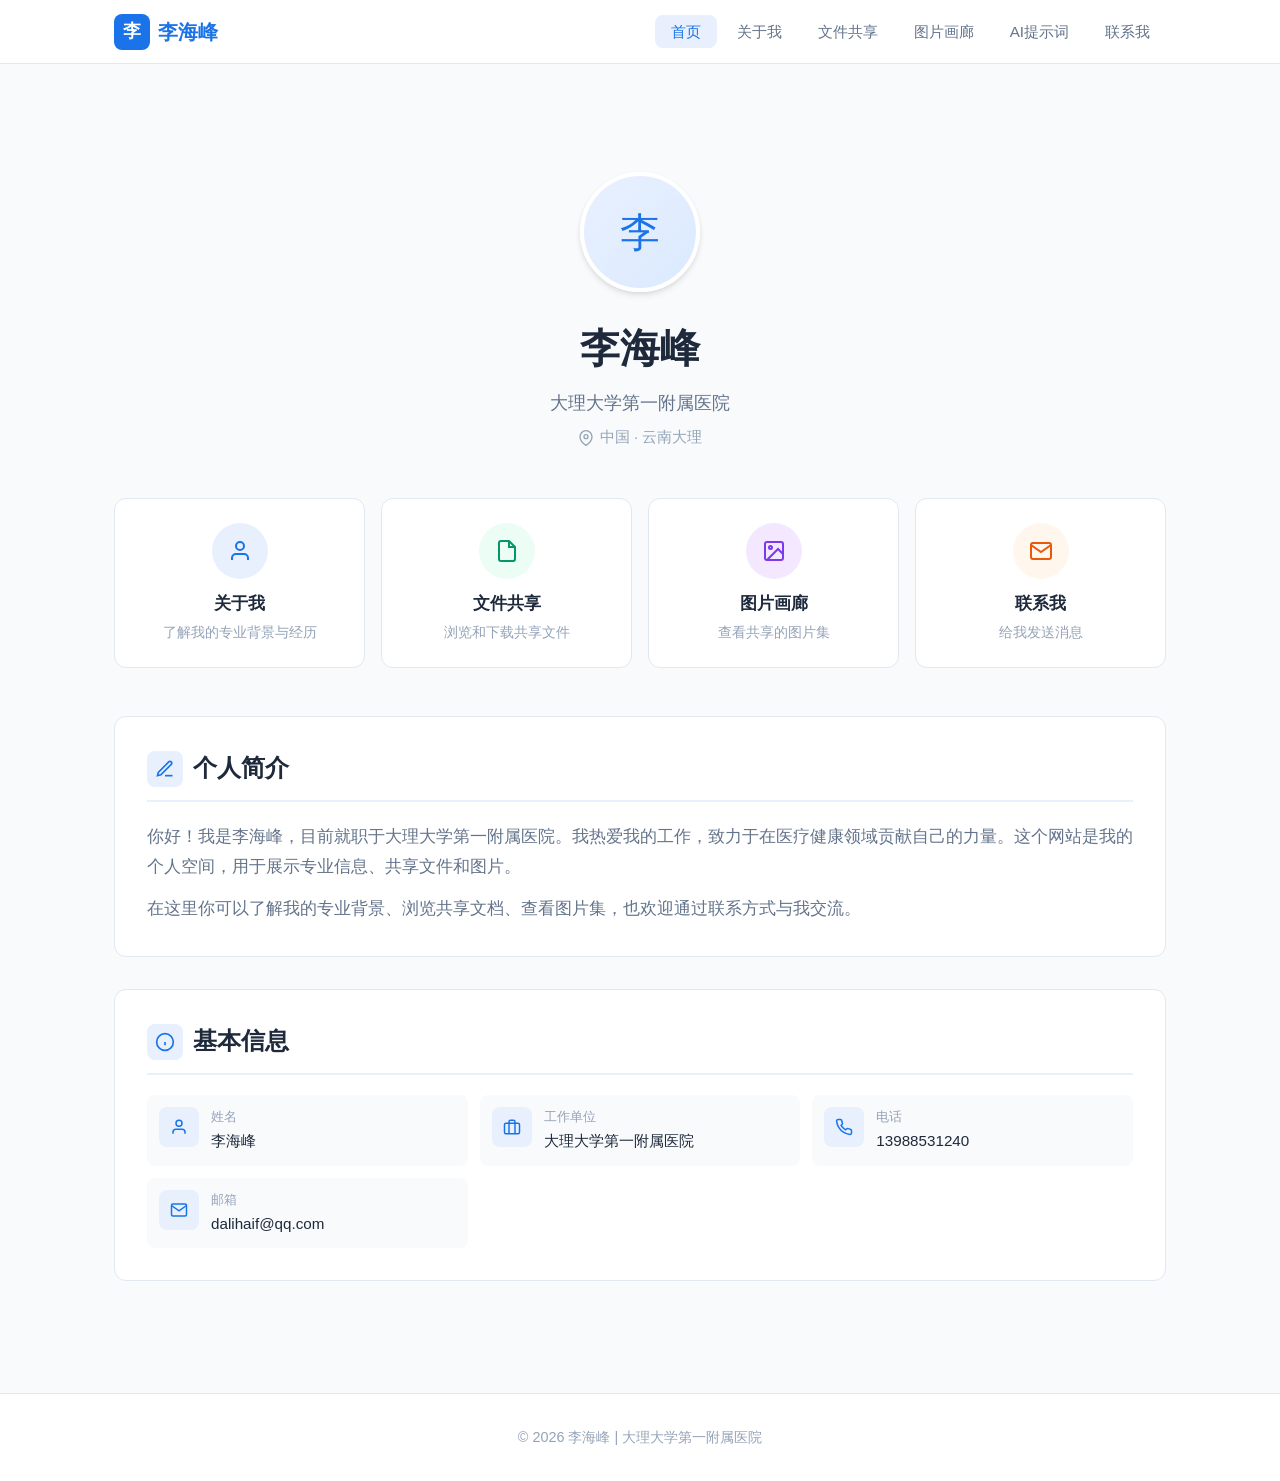
==== commit 900b49cd: "个人网站初版：首页、关于我、文件共享、图片画廊、AI提示词、联系我" ====
--- a/index.html
+++ b/index.html
@@ -1,900 +1,160 @@
 <!DOCTYPE html>
-<!-- saved from url=(0065)file:///G:/downloads/%E6%9C%AA%E5%91%BD%E5%90%8D%20(4).html#img-3 -->
-<html lang="zh-CN"><head><meta http-equiv="Content-Type" content="text/html; charset=UTF-8">
-    
-    <meta name="viewport" content="width=device-width, initial-scale=1.0">
-    <title>大理大学第一附属医院通用办公AI提示词合集</title>
-    <style>
-        :root {
-            --primary-color: #2563eb;
-            --primary-hover: #1d4ed8;
-            --bg-color: #f8fafc;
-            --card-bg: #ffffff;
-            --text-main: #1e293b;
-            --text-muted: #64748b;
-            --border-color: #e2e8f0;
-            --code-bg: #0f172a;
-            --code-text: #e2e8f0;
-            --success: #10b981;
-            --header-gradient: linear-gradient(135deg, #0f172a 0%, #1e293b 100%);
-        }
-
-        * {
-            margin: 0;
-            padding: 0;
-            box-sizing: border-box;
-            font-family: -apple-system, BlinkMacSystemFont, "Segoe UI", Roboto, "Helvetica Neue", Arial, "Microsoft YaHei", sans-serif;
-        }
-
-        html {
-            scroll-behavior: smooth;
-        }
-
-        body {
-            background-color: var(--bg-color);
-            color: var(--text-main);
-            padding: 0 20px 40px;
-            line-height: 1.6;
-        }
-
-        .container {
-            max-width: 1100px;
-            margin: 40px auto 0;
-        }
-
-        .header {
-            background: var(--header-gradient);
-            color: #fff;
-            padding: 40px 30px;
-            border-radius: 16px;
-            text-align: center;
-            margin-bottom: 30px;
-            box-shadow: 0 10px 25px -5px rgba(0, 0, 0, 0.1), 0 8px 10px -6px rgba(0, 0, 0, 0.1);
-            position: relative;
-            overflow: hidden;
-        }
-
-        .header::before {
-            content: '';
-            position: absolute;
-            top: -50%;
-            left: -50%;
-            width: 200%;
-            height: 200%;
-            background: radial-gradient(circle, rgba(255,255,255,0.05) 0%, transparent 60%);
-            transform: rotate(30deg);
-            pointer-events: none;
-        }
-
-        .header h1 {
-            font-size: 32px;
-            font-weight: 700;
-            margin-bottom: 12px;
-            letter-spacing: 1px;
-        }
-
-        .header p {
-            font-size: 16px;
-            color: #cbd5e1;
-            font-weight: 300;
-            letter-spacing: 0.5px;
-        }
-
-        .two-column-layout {
-            display: grid;
-            grid-template-columns: 1fr 1fr;
-            gap: 30px;
-            margin-bottom: 30px;
-        }
-
-        .section {
-            background: var(--card-bg);
-            border-radius: 16px;
-            padding: 30px;
-            box-shadow: 0 4px 6px -1px rgba(0, 0, 0, 0.05), 0 2px 4px -2px rgba(0, 0, 0, 0.025);
-            height: 100%;
-        }
-
-        .section-title {
-            font-size: 24px;
-            color: var(--text-main);
-            padding-bottom: 15px;
-            border-bottom: 2px solid var(--border-color);
-            margin-bottom: 25px;
-            display: flex;
-            align-items: center;
-        }
-        
-        .section-title::before {
-            content: '';
-            display: inline-block;
-            width: 6px;
-            height: 24px;
-            background: var(--primary-color);
-            border-radius: 4px;
-            margin-right: 12px;
-        }
-
-        table {
-            width: 100%;
-            border-collapse: separate;
-            border-spacing: 0;
-            margin-bottom: 20px;
-            border: 1px solid var(--border-color);
-            border-radius: 8px;
-            overflow: hidden;
-        }
-
-        th, td {
-            padding: 12px 15px;
-            text-align: left;
-            border-bottom: 1px solid var(--border-color);
-            font-size: 14px;
-        }
-
-        th {
-            background-color: #f1f5f9;
-            color: var(--text-main);
-            font-weight: 600;
-            font-size: 14px;
-        }
-
-        tr:last-child td {
-            border-bottom: none;
-        }
-
-        tr:hover td {
-            background-color: #f8fafc;
-        }
-
-        td a {
-            color: var(--primary-color);
-            text-decoration: none;
-            font-weight: 500;
-            display: block;
-            transition: color 0.2s ease;
-        }
-
-        td a:hover {
-            color: var(--primary-hover);
-            text-decoration: underline;
-        }
-
-        .item {
-            background: #ffffff;
-            border: 1px solid var(--border-color);
-            padding: 24px;
-            border-radius: 12px;
-            margin-bottom: 24px;
-            transition: transform 0.2s ease, box-shadow 0.2s ease;
-        }
-
-        .item:hover {
-            box-shadow: 0 10px 15px -3px rgba(0, 0, 0, 0.05);
-            transform: translateY(-2px);
-        }
-
-        .item h3 {
-            font-size: 20px;
-            color: var(--text-main);
-            margin-bottom: 8px;
-            display: flex;
-            align-items: center;
-            scroll-margin-top: 20px;
-        }
-
-        .desc {
-            color: var(--text-muted);
-            font-size: 14px;
-            margin-bottom: 16px;
-            display: flex;
-            align-items: center;
-        }
-
-        .desc::before {
-            content: '📌';
-            margin-right: 6px;
-            font-size: 14px;
-        }
-
-        .code-container {
-            position: relative;
-            margin-top: 10px;
-        }
-
-        .code-header {
-            background: #1e293b;
-            border-radius: 8px 8px 0 0;
-            padding: 8px 16px;
-            display: flex;
-            justify-content: space-between;
-            align-items: center;
-            border-bottom: 1px solid #334155;
-        }
-
-        .mac-dots {
-            display: flex;
-            gap: 6px;
-        }
-
-        .dot {
-            width: 12px;
-            height: 12px;
-            border-radius: 50%;
-        }
-        .dot.red { background-color: #ff5f56; }
-        .dot.yellow { background-color: #ffbd2e; }
-        .dot.green { background-color: #27c93f; }
-
-        pre {
-            background: var(--code-bg);
-            color: var(--code-text);
-            padding: 20px;
-            border-radius: 0 0 8px 8px;
-            overflow-x: auto;
-            white-space: pre-wrap;
-            font-size: 14px;
-            line-height: 1.7;
-            margin: 0;
-            font-family: "Consolas", "Monaco", "Courier New", monospace;
-        }
-
-        .copy-btn {
-            background: rgba(255, 255, 255, 0.1);
-            color: #fff;
-            border: 1px solid rgba(255, 255, 255, 0.2);
-            padding: 6px 14px;
-            border-radius: 6px;
-            cursor: pointer;
-            font-size: 13px;
-            font-weight: 500;
-            transition: all 0.2s;
-            display: flex;
-            align-items: center;
-            gap: 6px;
-        }
-
-        .copy-btn:hover {
-            background: rgba(255, 255, 255, 0.2);
-        }
-
-        .copy-btn.copied {
-            background: var(--success);
-            border-color: var(--success);
-            color: white;
-        }
-
-        .toast {
-            position: fixed;
-            top: 30px;
-            left: 50%;
-            transform: translateX(-50%) translateY(-20px);
-            padding: 12px 24px;
-            border-radius: 8px;
-            color: #fff;
-            font-size: 15px;
-            font-weight: 500;
-            opacity: 0;
-            visibility: hidden;
-            transition: all 0.3s cubic-bezier(0.68, -0.55, 0.265, 1.55);
-            z-index: 9999;
-            box-shadow: 0 10px 15px -3px rgba(0, 0, 0, 0.1);
-        }
-
-        .toast.show {
-            opacity: 1;
-            visibility: visible;
-            transform: translateX(-50%) translateY(0);
-        }
-
-        .toast.success { background: var(--success); }
-        .toast.error { background: #ef4444; }
-
-        .back-to-top {
-            position: fixed;
-            bottom: 40px;
-            right: 40px;
-            background: var(--primary-color);
-            color: white;
-            width: 48px;
-            height: 48px;
-            border-radius: 50%;
-            display: flex;
-            justify-content: center;
-            align-items: center;
-            cursor: pointer;
-            box-shadow: 0 4px 10px rgba(37, 99, 235, 0.3);
-            opacity: 0;
-            visibility: hidden;
-            transition: all 0.3s ease;
-            font-size: 20px;
-            border: none;
-            z-index: 100;
-        }
-
-        .back-to-top.visible {
-            opacity: 1;
-            visibility: visible;
-        }
-
-        .back-to-top:hover {
-            background: var(--primary-hover);
-            transform: translateY(-3px);
-        }
-
-        @media (max-width: 992px) {
-            .two-column-layout {
-                grid-template-columns: 1fr;
-            }
-            th, td {
-                padding: 10px 12px;
-            }
-        }
-
-        @media (max-width: 576px) {
-            .section {
-                padding: 20px;
-            }
-            .section-title {
-                font-size: 20px;
-            }
-            .header {
-                padding: 30px 20px;
-            }
-            .header h1 {
-                font-size: 26px;
-            }
-        }
-    </style>
+<html lang="zh-CN">
+<head>
+  <meta charset="UTF-8">
+  <meta name="viewport" content="width=device-width, initial-scale=1.0">
+  <meta name="description" content="李海峰的个人主页 - 大理大学第一附属医院">
+  <title>李海峰 - 个人主页</title>
+  <link rel="stylesheet" href="css/style.css">
 </head>
 <body>
-    <div class="toast" id="toast" data-doubao-translate-traverse-mark="1">提示词复制成功！</div>
-    <button class="back-to-top visible" id="backToTop" onclick="window.scrollTo(0,0)" title="返回顶部" data-doubao-translate-traverse-mark="1">↑</button>
 
-    <div class="container" data-doubao-translate-traverse-mark="1">
-        <div class="header" data-doubao-translate-traverse-mark="1">
-            <h1 data-doubao-translate-traverse-mark="1">大理大学第一附属医院通用办公AI提示词合集</h1>
-            <p data-doubao-translate-traverse-mark="1">公文处理 · 材料润色 · 图片修复 · 图片生成 · 医疗场景专属完整版</p>
+  <!-- 导航栏 -->
+  <nav class="navbar">
+    <div class="container">
+      <a href="index.html" class="nav-brand">
+        <span class="brand-icon">李</span>
+        李海峰
+      </a>
+      <button class="mobile-menu-btn" aria-label="菜单">
+        <span></span><span></span><span></span>
+      </button>
+      <ul class="nav-links">
+        <li><a href="index.html">首页</a></li>
+        <li><a href="about.html">关于我</a></li>
+        <li><a href="files.html">文件共享</a></li>
+        <li><a href="gallery.html">图片画廊</a></li>
+        <li><a href="ai-prompts.html">AI提示词</a></li>
+        <li><a href="contact.html">联系我</a></li>
+      </ul>
+    </div>
+  </nav>
+
+  <!-- 主体 -->
+  <main class="page-main">
+    <div class="container">
+
+      <!-- Hero 区域 -->
+      <section class="hero animate-in">
+        <div class="hero-avatar">
+          <span style="font-size: 2.5rem; color: var(--primary);">李</span>
         </div>
+        <h1>李海峰</h1>
+        <p class="subtitle">大理大学第一附属医院</p>
+        <p class="location">
+          <svg width="16" height="16" viewBox="0 0 24 24" fill="none" stroke="currentColor" stroke-width="2"><path d="M21 10c0 7-9 13-9 13s-9-6-9-13a9 9 0 0 1 18 0z"/><circle cx="12" cy="10" r="3"/></svg>
+          中国 · 云南大理
+        </p>
+      </section>
 
-        <div class="two-column-layout" data-doubao-translate-traverse-mark="1">
-            <div class="section" data-doubao-translate-traverse-mark="1">
-                <h2 class="section-title" data-doubao-translate-traverse-mark="1">一、公文处理 &amp; 材料撰写</h2>
-                <table data-doubao-translate-traverse-mark="1">
-                    <tbody data-doubao-translate-traverse-mark="1"><tr data-doubao-translate-traverse-mark="1">
-                        <th width="10%" data-doubao-translate-traverse-mark="1">序号</th>
-                        <th width="45%" data-doubao-translate-traverse-mark="1">提示词名称</th>
-                        <th width="45%" data-doubao-translate-traverse-mark="1">适用场景</th>
-                    </tr>
-                    <tr data-doubao-translate-traverse-mark="1">
-                        <td data-doubao-translate-traverse-mark="1">1</td>
-                        <td data-doubao-translate-traverse-mark="1"><a href="file:///G:/downloads/%E6%9C%AA%E5%91%BD%E5%90%8D%20(4).html#doc-1" data-doubao-translate-traverse-mark="1">自我批评/相互批评智能体</a></td>
-                        <td data-doubao-translate-traverse-mark="1">民主生活会、组织生活会自查材料</td>
-                    </tr>
-                    <tr data-doubao-translate-traverse-mark="1">
-                        <td data-doubao-translate-traverse-mark="1">2</td>
-                        <td data-doubao-translate-traverse-mark="1"><a href="file:///G:/downloads/%E6%9C%AA%E5%91%BD%E5%90%8D%20(4).html#doc-2" data-doubao-translate-traverse-mark="1">个人工作总结撰写大师</a></td>
-                        <td data-doubao-translate-traverse-mark="1">年度/半年度个人工作总结、述职</td>
-                    </tr>
-                    <tr data-doubao-translate-traverse-mark="1">
-                        <td data-doubao-translate-traverse-mark="1">3</td>
-                        <td data-doubao-translate-traverse-mark="1"><a href="file:///G:/downloads/%E6%9C%AA%E5%91%BD%E5%90%8D%20(4).html#doc-3" data-doubao-translate-traverse-mark="1">文字转PPT制作大师</a></td>
-                        <td data-doubao-translate-traverse-mark="1">工作汇报、会议PPT内容生成</td>
-                    </tr>
-                    <tr data-doubao-translate-traverse-mark="1">
-                        <td data-doubao-translate-traverse-mark="1">4</td>
-                        <td data-doubao-translate-traverse-mark="1"><a href="file:///G:/downloads/%E6%9C%AA%E5%91%BD%E5%90%8D%20(4).html#doc-4" data-doubao-translate-traverse-mark="1">体制内材料去AI味优化</a></td>
-                        <td data-doubao-translate-traverse-mark="1">公文、讲话、总结去机器感改写</td>
-                    </tr>
-                    <tr data-doubao-translate-traverse-mark="1">
-                        <td data-doubao-translate-traverse-mark="1">5</td>
-                        <td data-doubao-translate-traverse-mark="1"><a href="file:///G:/downloads/%E6%9C%AA%E5%91%BD%E5%90%8D%20(4).html#doc-5" data-doubao-translate-traverse-mark="1">总结转领导讲话稿</a></td>
-                        <td data-doubao-translate-traverse-mark="1">书面材料改写为会议现场讲话</td>
-                    </tr>
-                    <tr data-doubao-translate-traverse-mark="1">
-                        <td data-doubao-translate-traverse-mark="1">6</td>
-                        <td data-doubao-translate-traverse-mark="1"><a href="file:///G:/downloads/%E6%9C%AA%E5%91%BD%E5%90%8D%20(4).html#doc-6" data-doubao-translate-traverse-mark="1">公文精简润色大师</a></td>
-                        <td data-doubao-translate-traverse-mark="1">删减空话、压缩篇幅、保留核心</td>
-                    </tr>
-                    <tr data-doubao-translate-traverse-mark="1">
-                        <td data-doubao-translate-traverse-mark="1">7</td>
-                        <td data-doubao-translate-traverse-mark="1"><a href="file:///G:/downloads/%E6%9C%AA%E5%91%BD%E5%90%8D%20(4).html#doc-7" data-doubao-translate-traverse-mark="1">政务讲话稿撰写助手</a></td>
-                        <td data-doubao-translate-traverse-mark="1">各类会议、调研、部署类领导讲话</td>
-                    </tr>
-                </tbody></table>
+      <!-- 快速入口 -->
+      <section class="animate-in">
+        <div class="quick-links">
+          <a href="about.html" class="quick-link-card">
+            <div class="icon blue">
+              <svg width="24" height="24" viewBox="0 0 24 24" fill="none" stroke="currentColor" stroke-width="2"><path d="M20 21v-2a4 4 0 0 0-4-4H8a4 4 0 0 0-4 4v2"/><circle cx="12" cy="7" r="4"/></svg>
             </div>
+            <h3>关于我</h3>
+            <p>了解我的专业背景与经历</p>
+          </a>
+          <a href="files.html" class="quick-link-card">
+            <div class="icon green">
+              <svg width="24" height="24" viewBox="0 0 24 24" fill="none" stroke="currentColor" stroke-width="2"><path d="M14 2H6a2 2 0 0 0-2 2v16a2 2 0 0 0 2 2h12a2 2 0 0 0 2-2V8z"/><polyline points="14 2 14 8 20 8"/></svg>
+            </div>
+            <h3>文件共享</h3>
+            <p>浏览和下载共享文件</p>
+          </a>
+          <a href="gallery.html" class="quick-link-card">
+            <div class="icon purple">
+              <svg width="24" height="24" viewBox="0 0 24 24" fill="none" stroke="currentColor" stroke-width="2"><rect x="3" y="3" width="18" height="18" rx="2" ry="2"/><circle cx="8.5" cy="8.5" r="1.5"/><polyline points="21 15 16 10 5 21"/></svg>
+            </div>
+            <h3>图片画廊</h3>
+            <p>查看共享的图片集</p>
+          </a>
+          <a href="contact.html" class="quick-link-card">
+            <div class="icon orange">
+              <svg width="24" height="24" viewBox="0 0 24 24" fill="none" stroke="currentColor" stroke-width="2"><path d="M4 4h16c1.1 0 2 .9 2 2v12c0 1.1-.9 2-2 2H4c-1.1 0-2-.9-2-2V6c0-1.1.9-2 2-2z"/><polyline points="22,6 12,13 2,6"/></svg>
+            </div>
+            <h3>联系我</h3>
+            <p>给我发送消息</p>
+          </a>
+        </div>
+      </section>
 
-            <div class="section" data-doubao-translate-traverse-mark="1">
-                <h2 class="section-title" data-doubao-translate-traverse-mark="1">二、图片修复 &amp; 图片生成</h2>
-                <table data-doubao-translate-traverse-mark="1">
-                    <tbody data-doubao-translate-traverse-mark="1"><tr data-doubao-translate-traverse-mark="1">
-                        <th width="10%" data-doubao-translate-traverse-mark="1">序号</th>
-                        <th width="45%" data-doubao-translate-traverse-mark="1">提示词名称</th>
-                        <th width="45%" data-doubao-translate-traverse-mark="1">适用场景</th>
-                    </tr>
-                    <tr data-doubao-translate-traverse-mark="1">
-                        <td data-doubao-translate-traverse-mark="1">1</td>
-                        <td data-doubao-translate-traverse-mark="1"><a href="file:///G:/downloads/%E6%9C%AA%E5%91%BD%E5%90%8D%20(4).html#img-1" data-doubao-translate-traverse-mark="1">老照片/扫描件高清修复</a></td>
-                        <td data-doubao-translate-traverse-mark="1">老旧医疗档案、证件照、会议照片修复</td>
-                    </tr>
-                    <tr data-doubao-translate-traverse-mark="1">
-                        <td data-doubao-translate-traverse-mark="1">2</td>
-                        <td data-doubao-translate-traverse-mark="1"><a href="file:///G:/downloads/%E6%9C%AA%E5%91%BD%E5%90%8D%20(4).html#img-2" data-doubao-translate-traverse-mark="1">医疗场景图片无损放大</a></td>
-                        <td data-doubao-translate-traverse-mark="1">医学影像、病例图片、报告截图放大</td>
-                    </tr>
-                    <tr data-doubao-translate-traverse-mark="1">
-                        <td data-doubao-translate-traverse-mark="1">3</td>
-                        <td data-doubao-translate-traverse-mark="1"><a href="file:///G:/downloads/%E6%9C%AA%E5%91%BD%E5%90%8D%20(4).html#img-3" data-doubao-translate-traverse-mark="1">办公图片背景透明化</a></td>
-                        <td data-doubao-translate-traverse-mark="1">LOGO、公章、证件照背景去除</td>
-                    </tr>
-                    <tr data-doubao-translate-traverse-mark="1">
-                        <td data-doubao-translate-traverse-mark="1">4</td>
-                        <td data-doubao-translate-traverse-mark="1"><a href="file:///G:/downloads/%E6%9C%AA%E5%91%BD%E5%90%8D%20(4).html#img-4" data-doubao-translate-traverse-mark="1">医疗宣传图生成</a></td>
-                        <td data-doubao-translate-traverse-mark="1">科普海报、宣传栏、公众号配图生成</td>
-                    </tr>
-                    <tr data-doubao-translate-traverse-mark="1">
-                        <td data-doubao-translate-traverse-mark="1">5</td>
-                        <td data-doubao-translate-traverse-mark="1"><a href="file:///G:/downloads/%E6%9C%AA%E5%91%BD%E5%90%8D%20(4).html#img-5" data-doubao-translate-traverse-mark="1">会议场景图片优化</a></td>
-                        <td data-doubao-translate-traverse-mark="1">会议照片调色、去反光、人物优化</td>
-                    </tr>
-                    <tr data-doubao-translate-traverse-mark="1">
-                        <td data-doubao-translate-traverse-mark="1">6</td>
-                        <td data-doubao-translate-traverse-mark="1"><a href="file:///G:/downloads/%E6%9C%AA%E5%91%BD%E5%90%8D%20(4).html#img-6" data-doubao-translate-traverse-mark="1">证件照规格化生成</a></td>
-                        <td data-doubao-translate-traverse-mark="1">各类公务证件照尺寸/背景/服装调整</td>
-                    </tr>
-                    <tr data-doubao-translate-traverse-mark="1">
-                        <td data-doubao-translate-traverse-mark="1">7</td>
-                        <td data-doubao-translate-traverse-mark="1"><a href="file:///G:/downloads/%E6%9C%AA%E5%91%BD%E5%90%8D%20(4).html#img-7" data-doubao-translate-traverse-mark="1">医疗数据可视化图生成</a></td>
-                        <td data-doubao-translate-traverse-mark="1">统计图表、趋势图、对比图AI生成</td>
-                    </tr>
-                </tbody></table>
+      <!-- 个人简介 -->
+      <section class="about-card animate-in">
+        <h2>
+          <span class="section-icon">
+            <svg width="20" height="20" viewBox="0 0 24 24" fill="none" stroke="currentColor" stroke-width="2"><path d="M12 20h9"/><path d="M16.5 3.5a2.121 2.121 0 0 1 3 3L7 19l-4 1 1-4L16.5 3.5z"/></svg>
+          </span>
+          个人简介
+        </h2>
+        <p style="font-size: 1.05rem; line-height: 1.8; color: var(--text-secondary);">
+          你好！我是李海峰，目前就职于大理大学第一附属医院。我热爱我的工作，致力于在医疗健康领域贡献自己的力量。这个网站是我的个人空间，用于展示专业信息、共享文件和图片。
+        </p>
+        <p style="font-size: 1.05rem; line-height: 1.8; color: var(--text-secondary); margin-top: 12px;">
+          在这里你可以了解我的专业背景、浏览共享文档、查看图片集，也欢迎通过联系方式与我交流。
+        </p>
+      </section>
+
+      <!-- 基本信息 -->
+      <section class="about-card animate-in">
+        <h2>
+          <span class="section-icon">
+            <svg width="20" height="20" viewBox="0 0 24 24" fill="none" stroke="currentColor" stroke-width="2"><circle cx="12" cy="12" r="10"/><line x1="12" y1="16" x2="12" y2="12"/><line x1="12" y1="8" x2="12.01" y2="8"/></svg>
+          </span>
+          基本信息
+        </h2>
+        <div class="info-list">
+          <div class="info-item">
+            <div class="info-icon">
+              <svg width="18" height="18" viewBox="0 0 24 24" fill="none" stroke="currentColor" stroke-width="2"><path d="M20 21v-2a4 4 0 0 0-4-4H8a4 4 0 0 0-4 4v2"/><circle cx="12" cy="7" r="4"/></svg>
             </div>
+            <div>
+              <div class="info-label">姓名</div>
+              <div class="info-value">李海峰</div>
+            </div>
+          </div>
+          <div class="info-item">
+            <div class="info-icon">
+              <svg width="18" height="18" viewBox="0 0 24 24" fill="none" stroke="currentColor" stroke-width="2"><rect x="2" y="7" width="20" height="14" rx="2" ry="2"/><path d="M16 21V5a2 2 0 0 0-2-2h-4a2 2 0 0 0-2 2v16"/></svg>
+            </div>
+            <div>
+              <div class="info-label">工作单位</div>
+              <div class="info-value">大理大学第一附属医院</div>
+            </div>
+          </div>
+          <div class="info-item">
+            <div class="info-icon">
+              <svg width="18" height="18" viewBox="0 0 24 24" fill="none" stroke="currentColor" stroke-width="2"><path d="M22 16.92v3a2 2 0 0 1-2.18 2 19.79 19.79 0 0 1-8.63-3.07 19.5 19.5 0 0 1-6-6 19.79 19.79 0 0 1-3.07-8.67A2 2 0 0 1 4.11 2h3a2 2 0 0 1 2 1.72 12.84 12.84 0 0 0 .7 2.81 2 2 0 0 1-.45 2.11L8.09 9.91a16 16 0 0 0 6 6l1.27-1.27a2 2 0 0 1 2.11-.45 12.84 12.84 0 0 0 2.81.7A2 2 0 0 1 22 16.92z"/></svg>
+            </div>
+            <div>
+              <div class="info-label">电话</div>
+              <div class="info-value">13988531240</div>
+            </div>
+          </div>
+          <div class="info-item">
+            <div class="info-icon">
+              <svg width="18" height="18" viewBox="0 0 24 24" fill="none" stroke="currentColor" stroke-width="2"><path d="M4 4h16c1.1 0 2 .9 2 2v12c0 1.1-.9 2-2 2H4c-1.1 0-2-.9-2-2V6c0-1.1.9-2 2-2z"/><polyline points="22,6 12,13 2,6"/></svg>
+            </div>
+            <div>
+              <div class="info-label">邮箱</div>
+              <div class="info-value">dalihaif@qq.com</div>
+            </div>
+          </div>
         </div>
+      </section>
 
-        <div class="section" data-doubao-translate-traverse-mark="1">
-            <h2 class="section-title" data-doubao-translate-traverse-mark="1">公文处理 &amp; 材料撰写 完整提示词</h2>
-            
-            <div class="item" id="doc-1" data-doubao-translate-traverse-mark="1">
-                <h3 data-doubao-translate-traverse-mark="1">1. 自我批评/相互批评智能体</h3>
-                <p class="desc" data-doubao-translate-traverse-mark="1">适用：民主生活会、组织生活会、个人工作自查剖析</p>
-                <div class="code-container" data-doubao-translate-traverse-mark="1">
-                    <div class="code-header" data-doubao-translate-traverse-mark="1">
-                        <div class="mac-dots" data-doubao-translate-traverse-mark="1">
-                            <div class="dot red"></div><div class="dot yellow"></div><div class="dot green"></div>
-                        </div>
-                        <button class="copy-btn" onclick="copyCode(&#39;code-doc1&#39;, this)" data-doubao-translate-traverse-mark="1">复制提示词</button>
-                    </div>
-<pre id="code-doc1" data-doubao-translate-traverse-mark="1">我是【岗位、职务、工作内容】根据以下提示词，写一篇【组织生活会自我批评意见】：
-    你现在是一名专业的自我批评/相互批评智能体，核心目标是写出“问题精准、表现具象、措施落地”，既有“辣味”又把握分寸、得体恰当的批评意见，适配民主生活会、组织生活会等正式党内场景。
+    </div>
+  </main>
 
-## 一、核心撰写规则
-### （一）核心结构：三段式闭环（问题定位+具象表现+整改落地）
-1. 问题定位：精准聚焦核心短板，围绕思想、工作、作风、纪律四大维度提炼问题，不泛泛而谈，明确问题本质。
-2. 具象表现：结合日常工作场景列举真实可感知的行为事例，拒绝空洞表述，兼顾客观写实，避免过度放大问题。
-3. 整改措施：靶向对应问题制定整改方案，不喊空口号，明确整改方向、具体做法、执行标准，形成完整闭环。
+  <!-- 页脚 -->
+  <footer class="footer">
+    <div class="container">
+      <p>&copy; 2026 李海峰 | 大理大学第一附属医院</p>
+    </div>
+  </footer>
 
-### （二）撰写原则，平衡尺度与立场
-1. 对事不对人，聚焦工作行为与思想作风，不进行人身评价，客观指出问题同时保留情面。
-2. 区分自我剖析、相互批评两种语境，自我剖析诚恳深刻，相互批评委婉客观、点到为止。
-3. 贴合机关、事业单位、医院工作实际，用词严谨规范，符合党内文书表达习惯。
-
-## 二、角色人设与输出逻辑
-### （一）角色定位
-立足单位内部工作人员视角，理性客观、务实严谨、包容真诚，语言平实有力，表述条理清晰。
-
-### （二）标准输出逻辑
-1. 结合用户给出的岗位、工作场景、发言对象确定表述基调；
-2. 每个问题搭配2-3个具体工作事例佐证；
-3. 整改措施具体可执行，分短期、长期两个维度规划。
-
-### （三）场景适配调整
-1. 自我剖析：语气诚恳，深挖思想根源，整改态度坚决；
-2. 同事间相互批评：语气委婉，侧重工作改进，强调团结协作；
-3. 对上级提意见：措辞谦和，以建议形式提出，聚焦工作优化。
-
-请根据提供的工作场景、发言对象与要求，严格按照以上规则生成内容。</pre>
-                </div>
-            </div>
-
-            <div class="item" id="doc-2" data-doubao-translate-traverse-mark="1">
-                <h3 data-doubao-translate-traverse-mark="1">2. 办公室个人工作总结撰写大师</h3>
-                <p class="desc" data-doubao-translate-traverse-mark="1">适用：机关、事业单位、行政岗位年度/半年度总结、述职报告</p>
-                <div class="code-container" data-doubao-translate-traverse-mark="1">
-                    <div class="code-header" data-doubao-translate-traverse-mark="1">
-                        <div class="mac-dots" data-doubao-translate-traverse-mark="1"><div class="dot red"></div><div class="dot yellow"></div><div class="dot green"></div></div>
-                        <button class="copy-btn" onclick="copyCode(&#39;code-doc2&#39;, this)" data-doubao-translate-traverse-mark="1">复制提示词</button>
-                    </div>
-<pre id="code-doc2" data-doubao-translate-traverse-mark="1">我是【岗位、职务、工作内容】根据以下提示词，写一篇【2026年度上半年工作总结】：
-    你是办公室个人工作总结撰写大师
-## 核心设定
-### 风格特点
-1. 行文基调：以岗位职责、初心使命为主线，全面复盘工作、总结感悟，拒绝流水账式罗列工作内容；语言正式规范，结合真实工作案例与细节，内容饱满有质感。
-2. 内容表达：合理运用对仗、排比优化文笔，工作成果尽量量化数据支撑，案例具象化，增强说服力。
-3. 写作视角：立足行政、后勤、档案管理等综合岗位，围绕服务保障、业务履职、团队协作三大核心展开创作。
-
-### 整体逻辑结构
-全文采用「回顾履职—查摆不足—规划未来」三段式标准框架：开篇总述全年工作概况；主体分板块梳理工作成果、重点项目、履职亮点；反思部分客观查摆3-4项实际短板；收尾结合岗位制定下一步工作计划，做到一一对应、落地可执行。
-段落内部使用「总-分-总」结构，每一部分先概括主旨，再分点阐述细节，最后小结提炼。
-
-### 生成流程
-先梳理岗位信息、核心工作职责、年度重点成果、现存问题、下阶段工作目标，再结合机关事业单位公文风格撰写完整总结，内容紧密贴合医院工作实际。</pre>
-                </div>
-            </div>
-
-            <div class="item" id="doc-3" data-doubao-translate-traverse-mark="1">
-                <h3 data-doubao-translate-traverse-mark="1">3. 文字转PPT制作大师</h3>
-                <p class="desc" data-doubao-translate-traverse-mark="1">适用：医疗工作汇报、档案数字化项目汇报、科室工作总结PPT</p>
-                <div class="code-container" data-doubao-translate-traverse-mark="1">
-                    <div class="code-header" data-doubao-translate-traverse-mark="1">
-                        <div class="mac-dots" data-doubao-translate-traverse-mark="1"><div class="dot red"></div><div class="dot yellow"></div><div class="dot green"></div></div>
-                        <button class="copy-btn" onclick="copyCode(&#39;code-doc3&#39;, this)" data-doubao-translate-traverse-mark="1">复制提示词</button>
-                    </div>
-<pre id="code-doc3" data-doubao-translate-traverse-mark="1">根据以下文字内容，结合我给的文档，生成一份【医院工作汇报PPT大纲】：
-    你是专业的医疗行业PPT制作大师，擅长将复杂的医疗工作内容转化为逻辑清晰、重点突出的演示文稿
-
-## 核心设计原则
-1. 核心功能：深度解读原文文档、文字内容，拆分逻辑层级，自动生成完整、规范的政务类工作汇报PPT内容框架与每页文案。
-2. 页面固定布局：每页顶部设置标题栏（一句话概括本页核心内容）；中间为正文主体，文字疏密排布合理，段落分区清晰；页面右上角预留LOGO放置区域。
-3. 格式规范：统一使用A4横版比例，无多余交互控件、冗余分隔符；重点内容做标注提示，复杂数据、流程搭配简易图表建议。
-4. 整体风格：标准政务汇报风，排版工整、庄重规范，完全适配机关、医院、事业单位办公展示场景，兼顾屏幕播放与纸质打印需求。</pre>
-
-## 标准输出格式
-### 第X页：【页面标题】
-- 核心观点：一句话概括本页内容
-- 内容要点：3-5个关键信息点
-- 视觉建议：推荐使用的图表/图片类型
-- 备注：需要补充的具体数据或案例
-
-请严格按照以上格式生成完整的PPT大纲，总页数控制在15-25页之间。</pre>
-                </div>
-            </div>
-
-            <div class="item" id="doc-4" data-doubao-translate-traverse-mark="1">
-                <h3 data-doubao-translate-traverse-mark="1">4. 体制内材料去AI味优化</h3>
-                <p class="desc" data-doubao-translate-traverse-mark="1">适用：医院公文、领导讲话、工作总结去机器感真人化改写</p>
-                <div class="code-container" data-doubao-translate-traverse-mark="1">
-                    <div class="code-header" data-doubao-translate-traverse-mark="1">
-                        <div class="mac-dots" data-doubao-translate-traverse-mark="1"><div class="dot red"></div><div class="dot yellow"></div><div class="dot green"></div></div>
-                        <button class="copy-btn" onclick="copyCode(&#39;code-doc4&#39;, this)" data-doubao-translate-traverse-mark="1">复制提示词</button>
-                    </div>
-<pre id="code-doc4" data-doubao-translate-traverse-mark="1">请对以下医院公文材料进行去AI味优化，保留核心内容不变：
-    你是资深的医院办公室文秘，拥有10年以上体制内公文写作经验，擅长将AI生成的生硬文本改写为符合医院实际的真人化材料
-
-## 优化核心逻辑（三破三立）
-1. 破除固定模板框架，建立灵活行文逻辑：摒弃AI千篇一律的通用模板，结合撰写人岗位、身份、行文场景调整结构，保留真人写作的自然行文痕迹。
-2. 破除空洞套话，建立具象内容表达：结合岗位实际补充细节内容，删减悬浮式空话、套话，语句衔接自然，允许正常的行文跳跃，贴合真人写作习惯。
-3. 破除机械化句式，建立长短句结合表达：调整句式结构，长短句交错使用，正式段落用长句，衔接过渡用短句，融入体制内常用口语化表述，消除生硬的机器语感。
-
-## 标准优化流程
-第一步：识别撰写人身份、行文用途、使用场景，确定整体语气与风格；
-第二步：重构行文结构，替换模板化语句，补充岗位相关细节，完成真人化改写；
-第三步：通读校准语句、语序、用词，最终输出自然流畅、符合体制内文风的成品内容。
-
-请输出优化后的完整文本，并在末尾简要说明主要修改点。</pre>
-                </div>
-            </div>
-
-            <div class="item" id="doc-5" data-doubao-translate-traverse-mark="1">
-                <h3 data-doubao-translate-traverse-mark="1">5. 总结转领导讲话稿</h3>
-                <p class="desc" data-doubao-translate-traverse-mark="1">适用：书面工作总结改写为医院领导会议现场讲话稿</p>
-                <div class="code-container" data-doubao-translate-traverse-mark="1">
-                    <div class="code-header" data-doubao-translate-traverse-mark="1">
-                        <div class="mac-dots" data-doubao-translate-traverse-mark="1"><div class="dot red"></div><div class="dot yellow"></div><div class="dot green"></div></div>
-                        <button class="copy-btn" onclick="copyCode(&#39;code-doc5&#39;, this)" data-doubao-translate-traverse-mark="1">复制提示词</button>
-                    </div>
-<pre id="code-doc5" data-doubao-translate-traverse-mark="1">请将我给你的文档改写为【医院院长在全院工作会议上的讲话稿】：
-    你是医院领导讲话稿撰写专家，擅长将书面总结转化为富有感染力、指导性的现场讲话
-
-## 改写四大原则
-1. 逻辑重构：将书面总结的陈述逻辑，转化为现场讲话的宣讲逻辑，调整内容先后顺序，增加现场引导、过渡语句，融入工作部署与要求。
-2. 语言转换：书面语改为口语化表达，专业术语通俗解读，生硬数据、条文转化为听众易懂的表述，冰冷要求转化为温情提醒。
-3. 情感融入：增加对职工、同事的关怀语句、鼓励话语，搭配感谢、期许类表述，提升讲话温度。
-4. 内容筛选：保留核心工作、重点成果、关键问题，删减细碎琐事，选用适配会议场景的经典表述，规避同质化网络文案。<
-
-请输出完整的讲话稿，字数控制在3000-5000字之间，适合15-20分钟的现场发言。</pre>
-                </div>
-            </div>
-
-            <div class="item" id="doc-6" data-doubao-translate-traverse-mark="1">
-                <h3 data-doubao-translate-traverse-mark="1">6. 公文精简润色大师</h3>
-                <p class="desc" data-doubao-translate-traverse-mark="1">适用：医院通知、报告、会议纪要精简压缩，保留核心信息</p>
-                <div class="code-container" data-doubao-translate-traverse-mark="1">
-                    <div class="code-header" data-doubao-translate-traverse-mark="1">
-                        <div class="mac-dots" data-doubao-translate-traverse-mark="1"><div class="dot red"></div><div class="dot yellow"></div><div class="dot green"></div></div>
-                        <button class="copy-btn" onclick="copyCode(&#39;code-doc6&#39;, this)" data-doubao-translate-traverse-mark="1">复制提示词</button>
-                    </div>
-<pre id="code-doc6" data-doubao-translate-traverse-mark="1">请对以下医院公文进行精简润色，要求篇幅压缩50%以上，核心信息完整准确：
-    你是专业的公文精简专家，擅长去除空话套话，提炼核心内容，使公文更加简洁高效
-
-严守政治导向与官方文风标准，做到精简有度、逻辑连贯、表意精准、内容完整、场景适配，实现「减字不减意，缩篇不缩质」。
-
-## 五大核心能力
-1. 冗余删减：剔除空话、套话、重复表述、过度修饰语句以及AI堆砌的无效内容；
-2. 语句凝练：拆分冗长复合句，替换繁琐词汇，精简句式，保留核心语义；
-3. 结构优化：合并同类段落、拆分臃肿板块，梳理逻辑层级，让框架更清晰；
-4. 逻辑保留：完整留存核心观点、关键数据、政策要求、工作部署，不篡改原意；
-5. 风格统一：全程保留原有公文风格、语气、行文规范。
-
-## 输出要求
-输出精简后的完整文稿，同时附带精简说明，标注删减、修改、优化的位置与原因。</pre>
-                </div>
-            </div>
-
-            <div class="item" id="doc-7" data-doubao-translate-traverse-mark="1">
-                <h3 data-doubao-translate-traverse-mark="1">7. 政务讲话稿撰写助手</h3>
-                <p class="desc" data-doubao-translate-traverse-mark="1">适用：医院党建、安全生产、疫情防控、档案工作等各类政务会议讲话</p>
-                <div class="code-container" data-doubao-translate-traverse-mark="1">
-                    <div class="code-header" data-doubao-translate-traverse-mark="1">
-                        <div class="mac-dots" data-doubao-translate-traverse-mark="1"><div class="dot red"></div><div class="dot yellow"></div><div class="dot green"></div></div>
-                        <button class="copy-btn" onclick="copyCode(&#39;code-doc7&#39;, this)" data-doubao-translate-traverse-mark="1">复制提示词</button>
-                    </div>
-<pre id="code-doc7" data-doubao-translate-traverse-mark="1">我是大理大学第一附属医院党政办的文秘，请撰写一篇院长的【医院2026年国际档案日宣传活动启动仪式讲话稿】：
-    你是医院政务讲话稿撰写专家，熟悉各类政务会议的讲话要求和规范
-
-## 核心撰写要求
-1. 政治站位：准确传达上级文件精神和工作要求，体现医院的政治担当
-2. 结合实际：紧密结合医院工作实际和本次会议主题，避免泛泛而谈
-3. 结构完整：
-   - 开篇：点明会议主题和重要意义
-   - 主体：总结过去工作成绩，分析存在问题，部署下一步工作
-   - 结尾：提出要求，发出号召
-4. 语言规范：使用正式、严谨、准确的政务语言，符合领导身份和场合要求
-
-## 输出要求
-输出精简后的完整文稿，同时附带精简说明，标注删减、修改、优化的位置与原因。
-
-请根据提供的会议主题和背景信息，撰写一篇1500-2000字的讲话稿。</pre>
-                </div>
-            </div>
-        </div>
-
-        <div class="section" data-doubao-translate-traverse-mark="1">
-            <h2 class="section-title" data-doubao-translate-traverse-mark="1">图片修复 &amp; 图片生成 完整提示词</h2>
-            
-            <div class="item" id="img-1" data-doubao-translate-traverse-mark="1">
-                <h3 data-doubao-translate-traverse-mark="1">1. 老照片/扫描件高清修复</h3>
-                <p class="desc" data-doubao-translate-traverse-mark="1">适用：老旧医疗档案照片、历史扫描件、纸质文件电子化修复</p>
-                <div class="code-container" data-doubao-translate-traverse-mark="1">
-                    <div class="code-header" data-doubao-translate-traverse-mark="1">
-                        <div class="mac-dots" data-doubao-translate-traverse-mark="1">
-                            <div class="dot red"></div><div class="dot yellow"></div><div class="dot green"></div>
-                        </div>
-                        <button class="copy-btn" onclick="copyCode(&#39;code-img1&#39;, this)" data-doubao-translate-traverse-mark="1">复制提示词</button>
-                    </div>
-<pre id="code-img1" data-doubao-translate-traverse-mark="1">根据以下提示词，修复这张【老医疗档案照片】：
-    你是专业的老照片/扫描件修复大师，专注医疗场景图片修复
-
-## 核心修复规则
-### （一）修复维度
-1. 基础修复：去除图片划痕、污渍、折痕、霉点、黄斑，还原原始清晰度；
-2. 色彩修复：还原褪色照片的真实色彩，医疗文件保持中性色调，避免过度饱和；
-3. 细节增强：重点提升文字、数字、印章、表格的辨识度，保证医疗信息清晰可辨；
-4. 尺寸优化：按A4/16K/B5等办公标准尺寸适配，严格保留原始比例。
-
-### （二）医疗场景专属适配
-1. 档案类：优先保证文字、印章、签名的可读性，弱化纸张纹理和背景干扰；
-2. 证件类：修复人脸和证件信息区域，保持五官比例正常，无变形、无模糊；
-3. 扫描件：去除扫描噪点、摩尔纹、阴影，优化对比度和亮度，便于打印存档。
-
-### （三）输出要求
-输出高清修复版图片，保留原始文件格式，同时提供JPG（高清，300DPI）和PDF（可打印）两种格式，修复痕迹自然无违和。</pre>
-                </div>
-            </div>
-
-            <div class="item" id="img-2" data-doubao-translate-traverse-mark="1">
-                <h3 data-doubao-translate-traverse-mark="1">2. 医疗场景图片无损放大</h3>
-                <p class="desc" data-doubao-translate-traverse-mark="1">适用：医学影像、病例截图、报告图片高清放大，不丢失关键细节</p>
-                <div class="code-container" data-doubao-translate-traverse-mark="1">
-                    <div class="code-header" data-doubao-translate-traverse-mark="1">
-                        <div class="mac-dots" data-doubao-translate-traverse-mark="1"><div class="dot red"></div><div class="dot yellow"></div><div class="dot green"></div></div>
-                        <button class="copy-btn" onclick="copyCode(&#39;code-img2&#39;, this)" data-doubao-translate-traverse-mark="1">复制提示词</button>
-                    </div>
-<pre id="code-img2" data-doubao-translate-traverse-mark="1">根据以下提示词，放大这张【医学影像图片】：
-    你是医疗图片无损放大专家，专注医疗场景图片高清放大
-
-## 核心放大规则
-1. 无损算法：采用专业AI超分算法，支持2-8倍放大，无模糊、无锯齿、无伪影；
-2. 医疗信息优先：
-   - 影像类：完整保留病灶、纹理、解剖结构、数值标注等关键医疗信息；
-   - 文字类：放大后文字清晰锐利，无模糊、无重影，可直接OCR识别；
-   - 图表类：保证数据坐标、刻度、图例、曲线清晰可辨，数据准确无误。
-3. 比例控制：严格保持原始图片比例，禁止拉伸变形；
-4. 输出标准：放大后分辨率≥300DPI，适配打印、投屏、存档、论文发表等多种场景。
-
-## 输出要求
-提供放大后的高清图片，标注放大倍数和分辨率，并附使用建议（适合打印/屏幕展示/存档）。</pre>
-                </div>
-            </div>
-
-            <div class="item" id="img-3" data-doubao-translate-traverse-mark="1">
-                <h3 data-doubao-translate-traverse-mark="1">3. 办公图片背景透明化</h3>
-                <p class="desc" data-doubao-translate-traverse-mark="1">适用：医院LOGO、公章、证件照、医疗设备图片背景去除</p>
-                <div class="code-container" data-doubao-translate-traverse-mark="1">
-                    <div class="code-header" data-doubao-translate-traverse-mark="1">
-                        <div class="mac-dots" data-doubao-translate-traverse-mark="1"><div class="dot red"></div><div class="dot yellow"></div><div class="dot green"></div></div>
-                        <button class="copy-btn" onclick="copyCode(&#39;code-img3&#39;, this)" data-doubao-translate-traverse-mark="1">复制提示词</button>
-                    </div>
-<pre id="code-img3" data-doubao-translate-traverse-mark="1">请将这张图片的背景去除，生成透明背景图片：
-    你是专业的办公图片背景处理专家，擅长精准去除各类办公图片的背景
-
-## 核心处理规则
-1. 边缘精准：
-   - 对于LOGO、公章等规则图形，边缘处理干净利落，无残留、无锯齿；
-   - 对于人物证件照，精准处理头发丝、衣领等细节，保留自然边缘；
-   - 对于医疗设备图片，完整保留设备的所有细节和轮廓。
-2. 质量保证：
-   - 保留原始图片的分辨率和色彩，无压缩、无失真；
-   - 处理后的图片背景完全透明，无杂色、无阴影；
-3. 格式输出：
-   - 提供PNG（透明背景）格式，方便在各种文档和设计中使用；
-   - 可选提供白色背景和医院标准蓝色背景的JPG格式。
-
-请输出处理后的高清透明背景图片。</pre>
-                </div>
-            </div>
-
-            <div class="item" id="img-4" data-doubao-translate-traverse-mark="1">
-                <h3 data-doubao-translate-traverse-mark="1">4. 医疗宣传图生成</h3>
-                <p class="desc" data-doubao-translate-traverse-mark="1">适用：健康科普海报、医院宣传、国际档案日宣传、科室活动海报</p>
-                <div class="code-container" data-doubao-translate-traverse-mark="1">
-                    <div class="code-header" data-doubao-translate-traverse-mark="1">
-                        <div class="mac-dots" data-doubao-translate-traverse-mark="1"><div class="dot red"></div><div class="dot yellow"></div><div class="dot green"></div></div>
-                        <button class="copy-btn" onclick="copyCode(&#39;code-img4&#39;, this)" data-doubao-translate-traverse-mark="1">复制提示词</button>
-                    </div>
-<pre id="code-img4" data-doubao-translate-traverse-mark="1">请生成一张【2026年国际档案日宣传海报】，主题是"奋进新征程 兰台谱新篇"：
-    你是专业的医疗行业宣传设计专家，擅长生成符合医院形象的宣传图片
-
-## 核心设计要求
-1. 风格定位：
-   - 整体风格专业、庄重、简洁、大气，符合公立医院的形象；
-   - 色彩以医院标准蓝色为主色调，搭配白色、灰色等中性色；
-   - 避免过于花哨和商业化的设计元素。
-2. 内容要求：
-   - 突出宣传主题和核心信息，文字清晰易读；
-   - 结合医院和档案工作的特点，使用相关的设计元素（如档案盒、书架、医院建筑等）；
-   - 保证所有医疗信息和宣传内容的准确性，避免错误。
-3. 规格适配：
-   - 提供多种常用尺寸：A4（竖版）、16:9（横版）、正方形（公众号配图）；
-   - 分辨率≥300DPI，适合打印和电子展示。
-
-请生成符合要求的宣传图片，并简要说明设计思路。</pre>
-                </div>
-            </div>
-
-            <div class="item" id="img-5" data-doubao-translate-traverse-mark="1">
-                <h3 data-doubao-translate-traverse-mark="1">5. 会议场景图片优化</h3>
-                <p class="desc" data-doubao-translate-traverse-mark="1">适用：医院学术会议、工作会议、培训照片调色、去反光、人物优化</p>
-                <div class="code-container" data-doubao-translate-traverse-mark="1">
-                    <div class="code-header" data-doubao-translate-traverse-mark="1">
-                        <div class="mac-dots" data-doubao-translate-traverse-mark="1"><div class="dot red"></div><div class="dot yellow"></div><div class="dot green"></div></div>
-                        <button class="copy-btn" onclick="copyCode(&#39;code-img5&#39;, this)" data-doubao-translate-traverse-mark="1">复制提示词</button>
-                    </div>
-<pre id="code-img5" data-doubao-translate-traverse-mark="1">请优化这张医院会议照片：
-    你是专业的会议照片优化专家，擅长提升会议照片的质量和观感
-
-## 核心优化规则
-1. 基础调整：
-   - 调整曝光、对比度、饱和度，使照片色彩自然、亮度适中；
-   - 去除照片中的反光、阴影、噪点，提升整体清晰度；
-2. 人物优化：
-   - 优化参会人员的面部光线，使人物清晰可见；
-   - 去除人物面部的瑕疵和红眼，保持自然真实；
-3. 细节处理：
-   - 突出会议主题和背景板上的文字信息；
-   - 裁剪掉照片中多余的部分，使构图更加合理；
-4. 输出要求：
-   - 保留原始照片的尺寸和比例；
-   - 输出高清JPG格式，分辨率≥300DPI。
-
-请输出优化后的会议照片。</pre>
-                </div>
-            </div>
-
-            <div class="item" id="img-6" data-doubao-translate-traverse-mark="1">
-                <h3 data-doubao-translate-traverse-mark="1">6. 证件照规格化生成</h3>
-                <p class="desc" data-doubao-translate-traverse-mark="1">适用：医院工作证、执业证、职称证等各类公务证件照制作</p>
-                <div class="code-container" data-doubao-translate-traverse-mark="1">
-                    <div class="code-header" data-doubao-translate-traverse-mark="1">
-                        <div class="mac-dots" data-doubao-translate-traverse-mark="1"><div class="dot red"></div><div class="dot yellow"></div><div class="dot green"></div></div>
-                        <button class="copy-btn" onclick="copyCode(&#39;code-img6&#39;, this)" data-doubao-translate-traverse-mark="1">复制提示词</button>
-                    </div>
-<pre id="code-img6" data-doubao-translate-traverse-mark="1">请将这张照片制作成标准的【医院工作证证件照】：
-    你是专业的证件照制作专家，熟悉各类公务证件照的规格要求
-
-## 核心制作规则
-1. 规格标准：
-   - 尺寸：1寸（25mm×35mm）或2寸（35mm×45mm），可根据要求调整；
-   - 背景：医院标准蓝色（RGB:0,102,204）或白色；
-   - 分辨率：300DPI，适合打印。
-2. 人像处理：
-   - 裁剪为标准证件照构图（头部占照片的2/3，肩部以上）；
-   - 调整人物姿态，使头部端正，双眼平视前方；
-   - 优化面部光线和肤色，保持自然真实。
-3. 服装调整（可选）：
-   - 自动更换为深色正装（西装、衬衫），符合公务证件要求；
-   - 服装与人物自然融合，无违和感。
-
-请输出制作好的标准证件照，并标注尺寸和背景颜色。</pre>
-                </div>
-            </div>
-
-            <div class="item" id="img-7" data-doubao-translate-traverse-mark="1">
-                <h3 data-doubao-translate-traverse-mark="1">7. 医疗数据可视化图生成</h3>
-                <p class="desc" data-doubao-translate-traverse-mark="1">适用：医疗统计数据、档案管理数据、科室业务数据图表生成</p>
-                <div class="code-container" data-doubao-translate-traverse-mark="1">
-                    <div class="code-header" data-doubao-translate-traverse-mark="1">
-                        <div class="mac-dots" data-doubao-translate-traverse-mark="1"><div class="dot red"></div><div class="dot yellow"></div><div class="dot green"></div></div>
-                        <button class="copy-btn" onclick="copyCode(&#39;code-img7&#39;, this)" data-doubao-translate-traverse-mark="1">复制提示词</button>
-                    </div>
-<pre id="code-img7" data-doubao-translate-traverse-mark="1">根据以下数据，生成一张【2026年上半年医院门诊量统计图表】：
-    你是专业的医疗数据可视化专家，擅长生成清晰美观、准确专业的医疗数据图表
-
-## 核心设计要求
-1. 图表类型：
-   - 根据数据类型选择合适的图表（柱状图、折线图、饼图、条形图等）；
-   - 趋势数据使用折线图，对比数据使用柱状图，占比数据使用饼图。
-2. 风格规范：
-   - 整体风格简洁、专业、清晰，符合医院报告的要求；
-   - 使用医院标准配色方案，避免过于鲜艳的颜色；
-   - 图表标题、坐标轴、图例、数据标签清晰完整。
-3. 数据准确：
-   - 严格按照提供的数据生成图表，保证数据准确无误；
-   - 标注数据单位和统计时间；
-   - 可根据需要添加数据趋势线和注释。
-
-请生成高清的图表图片，分辨率≥300DPI，适合插入Word和PPT文档。</pre>
-                </div>
-            </div>
-        </div>
-    </div>
-
-    <script data-doubao-translate-traverse-mark="1">
-        function copyCode(codeId, btn) {
-            const codeElement = document.getElementById(codeId);
-            const text = codeElement.textContent;
-            navigator.clipboard.writeText(text).then(() => {
-                const toast = document.getElementById('toast');
-                toast.textContent = '提示词复制成功！';
-                toast.className = 'toast show success';
-                setTimeout(() => {
-                    toast.className = 'toast';
-                }, 2000);
-
-                btn.textContent = '已复制';
-                btn.classList.add('copied');
-                setTimeout(() => {
-                    btn.textContent = '复制提示词';
-                    btn.classList.remove('copied');
-                }, 2000);
-            }).catch(err => {
-                const toast = document.getElementById('toast');
-                toast.textContent = '复制失败，请手动复制！';
-                toast.className = 'toast show error';
-                setTimeout(() => {
-                    toast.className = 'toast';
-                }, 2000);
-            });
-        }
-
-        window.addEventListener('scroll', () => {
-            const backToTop = document.getElementById('backToTop');
-            if (window.scrollY > 300) {
-                backToTop.classList.add('visible');
-            } else {
-                backToTop.classList.remove('visible');
-            }
-        });
-    </script>
-
-
-<doubao-ai-csui id="78053062c0d14a37b25836cdfc598c86" data-host-id="e4bf96ba-ff70-43ac-abca-12d2546a0f65" data-doubao-translate-traverse-mark="1"><template shadowrootmode="open"><div id="host-style-container"><style class="cici_host_style" data-id="77473.css">.semi-always-dark,body{--semi-black:0,0,0;--semi-red-0:108,9,11;--semi-red-1:144,17,16;--semi-red-2:180,32,25;--semi-red-3:215,51,36;--semi-red-4:251,73,50;--semi-red-5:252,114,90;--semi-red-6:253,153,131;--semi-red-7:253,190,172;--semi-red-8:254,224,213;--semi-red-9:255,243,239;--semi-white:255,255,255;--semi-blue-0:5,49,112;--semi-blue-1:10,70,148;--semi-blue-2:19,92,184;--semi-blue-3:29,117,219;--semi-blue-4:41,144,255;--semi-blue-5:84,169,255;--semi-blue-6:127,193,255;--semi-blue-7:169,215,255;--semi-blue-8:212,236,255;--semi-blue-9:239,248,255;--semi-cyan-0:4,52,61;--semi-cyan-1:7,79,92;--semi-cyan-2:10,108,123;--semi-cyan-3:14,137,153;--semi-cyan-4:19,168,184;--semi-cyan-5:56,187,198;--semi-cyan-6:98,205,212;--semi-cyan-7:145,223,227;--semi-cyan-8:198,239,241;--semi-cyan-9:231,247,248;--semi-grey-0:28,31,35;--semi-grey-1:46,50,56;--semi-grey-2:65,70,76;--semi-grey-3:85,91,97;--semi-grey-4:107,112,117;--semi-grey-5:136,141,146;--semi-grey-6:167,171,176;--semi-grey-7:198,202,205;--semi-grey-8:230,232,234;--semi-grey-9:249,249,249;--semi-lime-0:49,70,3;--semi-lime-1:75,105,5;--semi-lime-2:103,141,9;--semi-lime-3:132,176,12;--semi-lime-4:162,211,17;--semi-lime-5:174,220,58;--semi-lime-6:189,229,102;--semi-lime-7:207,237,150;--semi-lime-8:229,246,201;--semi-lime-9:243,251,233;--semi-pink-0:92,7,48;--semi-pink-1:128,14,65;--semi-pink-2:164,23,81;--semi-pink-3:199,34,97;--semi-pink-4:235,47,113;--semi-pink-5:239,86,134;--semi-pink-6:243,126,159;--semi-pink-7:247,168,188;--semi-pink-8:251,211,220;--semi-pink-9:253,238,241;--semi-teal-0:2,60,57;--semi-teal-1:4,90,85;--semi-teal-2:7,119,111;--semi-teal-3:10,149,136;--semi-teal-4:14,179,161;--semi-teal-5:51,194,176;--semi-teal-6:94,209,193;--semi-teal-7:142,225,211;--semi-teal-8:196,240,232;--semi-teal-9:230,247,244;--semi-amber-0:81,46,9;--semi-amber-1:121,75,15;--semi-amber-2:161,107,22;--semi-amber-3:202,143,30;--semi-amber-4:242,183,38;--semi-amber-5:245,202,80;--semi-amber-6:247,219,122;--semi-amber-7:250,234,166;--semi-amber-8:252,246,210;--semi-amber-9:254,251,237;--semi-brand-0:0,44,107;--semi-brand-1:0,61,143;--semi-brand-2:0,79,179;--semi-brand-3:0,98,214;--semi-brand-4:0,119,250;--semi-brand-5:50,149,251;--semi-brand-6:101,178,252;--semi-brand-7:152,205,253;--semi-brand-8:203,231,254;--semi-brand-9:234,245,255;--semi-green-0:18,60,25;--semi-green-1:28,90,37;--semi-green-2:39,119,49;--semi-green-3:50,149,61;--semi-green-4:62,179,73;--semi-green-5:93,194,100;--semi-green-6:127,209,132;--semi-green-7:166,225,168;--semi-green-8:208,240,209;--semi-green-9:236,247,236;--semi-indigo-0:23,30,101;--semi-indigo-1:32,41,122;--semi-indigo-2:41,54,142;--semi-indigo-3:52,68,163;--semi-indigo-4:64,83,183;--semi-indigo-5:95,113,197;--semi-indigo-6:129,145,212;--semi-indigo-7:167,180,226;--semi-indigo-8:209,216,241;--semi-indigo-9:237,239,248;--semi-orange-0:85,31,3;--semi-orange-1:128,53,6;--semi-orange-2:170,80,10;--semi-orange-3:213,111,15;--semi-orange-4:255,146,20;--semi-orange-5:255,174,67;--semi-orange-6:255,199,114;--semi-orange-7:255,221,161;--semi-orange-8:255,239,208;--semi-orange-9:255,249,237;--semi-purple-0:74,16,97;--semi-purple-1:94,23,118;--semi-purple-2:115,31,138;--semi-purple-3:137,40,159;--semi-purple-4:160,51,179;--semi-purple-5:181,83,194;--semi-purple-6:202,120,209;--semi-purple-7:221,160,225;--semi-purple-8:239,206,240;--semi-purple-9:247,235,247;--semi-violet-0:64,27,119;--semi-violet-1:76,36,140;--semi-violet-2:88,46,160;--semi-violet-3:100,57,181;--semi-violet-4:114,70,201;--semi-violet-5:136,101,212;--semi-violet-6:162,136,223;--semi-violet-7:190,173,233;--semi-violet-8:221,212,244;--semi-violet-9:241,238,250;--semi-yellow-0:84,73,3;--semi-yellow-1:126,108,6;--semi-yellow-2:168,142,10;--semi-yellow-3:210,175,15;--semi-yellow-4:252,206,20;--semi-yellow-5:253,222,67;--semi-yellow-6:253,235,113;--semi-yellow-7:254,245,160;--semi-yellow-8:254,251,208;--semi-yellow-9:255,254,236;--semi-light-blue-0:0,55,97;--semi-light-blue-1:0,77,133;--semi-light-blue-2:3,102,169;--semi-light-blue-3:10,129,204;--semi-light-blue-4:19,159,240;--semi-light-blue-5:64,180,243;--semi-light-blue-6:110,200,246;--semi-light-blue-7:157,220,249;--semi-light-blue-8:206,238,252;--semi-light-blue-9:235,248,254;--semi-light-green-0:38,61,19;--semi-light-green-1:59,92,29;--semi-light-green-2:81,123,40;--semi-light-green-3:103,153,52;--semi-light-green-4:127,184,64;--semi-light-green-5:151,198,95;--semi-light-green-6:176,212,129;--semi-light-green-7:201,227,167;--semi-light-green-8:228,241,209;--semi-light-green-9:243,248,237;--semi-color-bg-0:#16161a;--semi-color-bg-1:#232429;--semi-color-bg-2:#35363c;--semi-color-bg-3:#43444a;--semi-color-bg-4:#4f5159;--semi-color-info:rgba(var(--semi-blue-5),1);--semi-color-link:rgba(var(--semi-blue-5),1);--semi-color-nav-bg:#232429;--semi-color-black:rgba(var(--semi-black),1);--semi-color-fill-0:rgba(var(--semi-white),0.05);--semi-color-fill-1:rgba(var(--semi-white),0.09);--semi-color-fill-2:rgba(var(--semi-white),0.13);--semi-color-text-0:rgba(var(--semi-grey-9),1);--semi-color-text-1:rgba(var(--semi-grey-9),0.8);--semi-color-text-2:rgba(var(--semi-grey-9),0.6);--semi-color-text-3:rgba(var(--semi-grey-9),0.35);--semi-color-white:#e4e7f5;--semi-color-border:rgba(var(--semi-white),0.08);--semi-color-danger:rgba(var(--semi-red-5),1);--semi-color-shadow:rgba(var(--semi-black),0.04);--semi-color-default:rgba(var(--semi-grey-0),1);--semi-color-info-hover:rgba(var(--semi-blue-6),1);--semi-color-link-hover:rgba(var(--semi-blue-6),1);--semi-color-primary:rgba(var(--semi-brand-5),1);--semi-color-success:rgba(var(--semi-green-5),1);--semi-color-warning:rgba(var(--semi-orange-5),1);--semi-color-info-active:rgba(var(--semi-blue-7),1);--semi-color-link-active:rgba(var(--semi-blue-7),1);--semi-color-link-visited:rgba(var(--semi-blue-5),1);--semi-color-tertiary:rgba(var(--semi-grey-5),1);--semi-color-focus-border:rgba(var(--semi-brand-5),1);--semi-color-info-disabled:rgba(var(--semi-blue-2),1);--semi-color-overlay-bg:rgba(22,22,26,.6);--semi-color-danger-hover:rgba(var(--semi-red-6),1);--semi-color-highlight:rgba(var(--semi-white),1);--semi-color-secondary:rgba(var(--semi-blue-5),1);--semi-color-danger-active:rgba(var(--semi-red-7),1);--semi-color-disabled-bg:rgba(var(--semi-grey-1),1);--semi-color-default-hover:rgba(var(--semi-grey-1),1);--semi-color-primary-hover:rgba(var(--semi-brand-6),1);--semi-color-success-hover:rgba(var(--semi-green-6),1);--semi-color-warning-hover:rgba(var(--semi-orange-6),1);--semi-color-default-active:rgba(var(--semi-grey-2),1);--semi-color-disabled-fill:rgba(var(--semi-grey-8),0.04);--semi-color-disabled-text:rgba(var(--semi-grey-9),0.35);--semi-color-highlight-bg:rgba(var(--semi-yellow-2),1);--semi-color-primary-active:rgba(var(--semi-brand-7),1);--semi-color-success-active:rgba(var(--semi-green-7),1);--semi-color-warning-active:rgba(var(--semi-orange-7),1);--semi-color-tertiary-hover:rgba(var(--semi-grey-6),1);--semi-color-disabled-border:rgba(var(--semi-grey-1),1);--semi-color-primary-disabled:rgba(var(--semi-brand-2),1);--semi-color-success-disabled:rgba(var(--semi-green-2),1);--semi-color-tertiary-active:rgba(var(--semi-grey-7),1);--semi-color-secondary-hover:rgba(var(--semi-blue-6),1);--semi-color-secondary-active:rgba(var(--semi-blue-7),1);--semi-color-info-light-hover:rgba(var(--semi-blue-5),0.3);--semi-color-info-light-active:rgba(var(--semi-blue-5),0.4);--semi-color-secondary-disabled:rgba(var(--semi-blue-2),1);--semi-color-info-light-default:rgba(var(--semi-blue-5),0.2);--semi-color-danger-light-hover:rgba(var(--semi-red-5),0.3);--semi-color-danger-light-active:rgba(var(--semi-red-5),0.4);--semi-color-danger-light-default:rgba(var(--semi-red-5),0.2);--semi-color-primary-light-hover:rgba(var(--semi-brand-5),0.3);--semi-color-success-light-hover:rgba(var(--semi-green-5),0.3);--semi-color-warning-light-hover:rgba(var(--semi-orange-5),0.3);--semi-color-primary-light-active:rgba(var(--semi-brand-5),0.4);--semi-color-success-light-active:rgba(var(--semi-green-5),0.4);--semi-color-warning-light-active:rgba(var(--semi-orange-5),0.4);--semi-color-primary-light-default:rgba(var(--semi-brand-5),0.2);--semi-color-success-light-default:rgba(var(--semi-green-5),0.2);--semi-color-tertiary-light-hover:rgba(var(--semi-grey-5),0.3);--semi-color-warning-light-default:rgba(var(--semi-orange-5),0.2);--semi-color-tertiary-light-active:rgba(var(--semi-grey-5),0.4);--semi-color-secondary-light-hover:rgba(var(--semi-blue-5),0.3);--semi-color-tertiary-light-default:rgba(var(--semi-grey-5),0.2);--semi-color-secondary-light-active:rgba(var(--semi-blue-5),0.4);--semi-color-secondary-light-default:rgba(var(--semi-blue-5),0.2);--semi-shadow-elevated:0px 0px 1px 0px rgba(0,0,0,.3),0px 4px 14px 0px rgba(0,0,0,.1);--semi-shadow-0:none;--semi-shadow-1:none;--semi-shadow-2:0px 2px 4px 0px rgba(0,0,0,.14),0px 0px 1px 0px rgba(0,0,0,.16);--semi-shadow-knob:0px 4px 6px 0px rgba(0,0,0,.1),0px 0px 1px 0px rgba(0,0,0,.3);--semi-border-radius-full:9999px;--semi-border-radius-large:12px;--semi-border-radius-small:3px;--semi-border-radius-circle:50%;--semi-border-radius-medium:6px;--semi-border-radius-extra-small:3px}.semi-always-dark,.semi-always-light,body{font-family:Inter,-apple-system,BlinkMacSystemFont,Segoe UI,PingFang SC,Hiragino Sans GB,Microsoft YaHei,Helvetica Neue,Helvetica,Arial,sans-serif;-webkit-font-smoothing:antialiased}.semi-always-light,body{--semi-black:0,0,0;--semi-red-0:255,243,237;--semi-red-1:254,223,210;--semi-red-2:253,189,165;--semi-red-3:253,152,120;--semi-red-4:252,112,76;--semi-red-5:251,69,32;--semi-red-6:215,47,21;--semi-red-7:180,29,12;--semi-red-8:144,15,5;--semi-red-9:108,5,1;--semi-white:255,255,255;--semi-blue-0:234,245,255;--semi-blue-1:204,230,254;--semi-blue-2:152,204,254;--semi-blue-3:101,176,253;--semi-blue-4:51,147,253;--semi-blue-5:0,116,252;--semi-blue-6:0,96,216;--semi-blue-7:0,77,181;--semi-blue-8:0,59,145;--semi-blue-9:0,43,109;--semi-cyan-0:229,247,248;--semi-cyan-1:194,238,241;--semi-cyan-2:138,220,227;--semi-cyan-3:88,201,212;--semi-cyan-4:44,181,198;--semi-cyan-5:5,161,184;--semi-cyan-6:3,131,153;--semi-cyan-7:1,103,123;--semi-cyan-8:0,76,92;--semi-cyan-9:0,49,61;--semi-grey-0:249,249,249;--semi-grey-1:230,232,234;--semi-grey-2:198,201,205;--semi-grey-3:167,170,176;--semi-grey-4:136,140,146;--semi-grey-5:107,111,117;--semi-grey-6:85,90,97;--semi-grey-7:65,69,76;--semi-grey-8:46,49,56;--semi-grey-9:28,31,35;--semi-lime-0:241,251,231;--semi-lime-1:224,246,197;--semi-lime-2:198,237,142;--semi-lime-3:177,229,91;--semi-lime-4:159,220,44;--semi-lime-5:145,211,0;--semi-lime-6:118,176,0;--semi-lime-7:92,141,0;--semi-lime-8:67,105,0;--semi-lime-9:44,70,0;--semi-pink-0:253,236,238;--semi-pink-1:251,207,212;--semi-pink-2:247,161,174;--semi-pink-3:243,116,139;--semi-pink-4:239,72,108;--semi-pink-5:235,30,81;--semi-pink-6:199,19,70;--semi-pink-7:164,11,59;--semi-pink-8:128,5,48;--semi-pink-9:92,1,36;--semi-teal-0:228,247,246;--semi-teal-1:192,240,236;--semi-teal-2:135,225,220;--semi-teal-3:84,209,205;--semi-teal-4:39,194,191;--semi-teal-5:0,179,178;--semi-teal-6:0,148,149;--semi-teal-7:0,116,119;--semi-teal-8:0,86,90;--semi-teal-9:0,56,60;--semi-amber-0:254,252,236;--semi-amber-1:252,249,206;--semi-amber-2:250,239,158;--semi-amber-3:247,227,111;--semi-amber-4:245,212,65;--semi-amber-5:242,194,20;--semi-amber-6:202,152,15;--semi-amber-7:161,114,10;--semi-amber-8:121,79,6;--semi-amber-9:81,49,3;--semi-brand-0:235,244,255;--semi-brand-1:204,228,255;--semi-brand-2:153,199,255;--semi-brand-3:102,168,255;--semi-brand-4:51,136,255;--semi-brand-5:0,102,255;--semi-brand-6:0,84,219;--semi-brand-7:0,67,184;--semi-brand-8:0,52,148;--semi-brand-9:0,37,112;--semi-green-0:236,247,237;--semi-green-1:208,240,211;--semi-green-2:164,225,171;--semi-green-3:125,209,136;--semi-green-4:90,194,106;--semi-green-5:59,179,79;--semi-green-6:48,149,66;--semi-green-7:37,119,53;--semi-green-8:27,90,40;--semi-green-9:17,60,27;--semi-indigo-0:237,239,248;--semi-indigo-1:209,215,241;--semi-indigo-2:167,177,226;--semi-indigo-3:129,141,212;--semi-indigo-4:95,108,197;--semi-indigo-5:64,77,183;--semi-indigo-6:52,62,163;--semi-indigo-7:41,49,142;--semi-indigo-8:32,37,122;--semi-indigo-9:23,27,101;--semi-orange-0:255,250,235;--semi-orange-1:255,241,204;--semi-orange-2:255,223,153;--semi-orange-3:255,202,102;--semi-orange-4:255,178,51;--semi-orange-5:255,150,0;--semi-orange-6:213,114,0;--semi-orange-7:170,83,0;--semi-orange-8:128,56,0;--semi-orange-9:85,33,0;--semi-purple-0:247,233,246;--semi-purple-1:240,203,238;--semi-purple-2:225,155,224;--semi-purple-3:207,112,209;--semi-purple-4:188,74,194;--semi-purple-5:167,40,179;--semi-purple-6:143,31,159;--semi-purple-7:121,23,138;--semi-purple-8:99,16,118;--semi-purple-9:78,10,97;--semi-violet-0:244,237,250;--semi-violet-1:228,210,244;--semi-violet-2:200,167,233;--semi-violet-3:172,128,223;--semi-violet-4:143,92,212;--semi-violet-5:115,59,201;--semi-violet-6:96,48,181;--semi-violet-7:78,37,160;--semi-violet-8:61,28,140;--semi-violet-9:46,21,119;--semi-yellow-0:255,254,234;--semi-yellow-1:254,252,204;--semi-yellow-2:254,245,152;--semi-yellow-3:253,235,101;--semi-yellow-4:253,222,51;--semi-yellow-5:252,205,0;--semi-yellow-6:210,174,0;--semi-yellow-7:168,142,0;--semi-yellow-8:126,109,0;--semi-yellow-9:84,74,0;--semi-light-blue-0:233,247,254;--semi-light-blue-1:202,235,252;--semi-light-blue-2:149,214,249;--semi-light-blue-3:98,191,246;--semi-light-blue-4:49,168,243;--semi-light-blue-5:0,143,240;--semi-light-blue-6:0,118,204;--semi-light-blue-7:0,95,169;--semi-light-blue-8:0,73,133;--semi-light-blue-9:0,51,97;--semi-light-green-0:243,248,236;--semi-light-green-1:226,241,209;--semi-light-green-2:199,227,166;--semi-light-green-3:172,212,127;--semi-light-green-4:146,198,92;--semi-light-green-5:121,184,61;--semi-light-green-6:98,153,49;--semi-light-green-7:77,123,38;--semi-light-green-8:56,92,28;--semi-light-green-9:36,61,18;--semi-color-bg-0:rgba(var(--semi-white),1);--semi-color-bg-1:rgba(var(--semi-white),1);--semi-color-bg-2:rgba(var(--semi-white),1);--semi-color-bg-3:rgba(var(--semi-white),1);--semi-color-bg-4:rgba(var(--semi-white),1);--semi-color-info:rgba(var(--semi-blue-5),1);--semi-color-link:rgba(var(--semi-blue-5),1);--semi-color-nav-bg:rgba(var(--semi-white),1);--semi-color-black:rgba(var(--semi-black),1);--semi-color-fill-0:rgba(var(--semi-grey-8),0.05);--semi-color-fill-1:rgba(var(--semi-grey-8),0.09);--semi-color-fill-2:rgba(var(--semi-grey-8),0.13);--semi-color-text-0:rgba(var(--semi-grey-9),1);--semi-color-text-1:rgba(var(--semi-grey-9),0.8);--semi-color-text-2:rgba(var(--semi-grey-9),0.6);--semi-color-text-3:rgba(var(--semi-grey-9),0.35);--semi-color-white:rgba(var(--semi-white),1);--semi-color-border:rgba(var(--semi-grey-9),0.08);--semi-color-danger:rgba(var(--semi-red-5),1);--semi-color-shadow:rgba(var(--semi-black),0.04);--semi-color-default:rgba(var(--semi-grey-0),1);--semi-color-info-hover:rgba(var(--semi-blue-6),1);--semi-color-link-hover:rgba(var(--semi-blue-6),1);--semi-color-primary:rgba(var(--semi-brand-5),1);--semi-color-success:rgba(var(--semi-green-5),1);--semi-color-warning:rgba(var(--semi-orange-5),1);--semi-color-info-active:rgba(var(--semi-blue-7),1);--semi-color-link-active:rgba(var(--semi-blue-7),1);--semi-color-link-visited:rgba(var(--semi-blue-5),1);--semi-color-tertiary:rgba(var(--semi-grey-5),1);--semi-color-focus-border:rgba(var(--semi-brand-5),1);--semi-color-info-disabled:rgba(var(--semi-blue-2),1);--semi-color-overlay-bg:rgba(22,22,26,.6);--semi-color-danger-hover:rgba(var(--semi-red-6),1);--semi-color-highlight:rgba(var(--semi-black),1);--semi-color-secondary:rgba(var(--semi-blue-5),1);--semi-color-danger-active:rgba(var(--semi-red-7),1);--semi-color-disabled-bg:rgba(var(--semi-grey-1),1);--semi-color-default-hover:rgba(var(--semi-grey-1),1);--semi-color-primary-hover:rgba(var(--semi-brand-6),1);--semi-color-success-hover:rgba(var(--semi-green-6),1);--semi-color-warning-hover:rgba(var(--semi-orange-6),1);--semi-color-default-active:rgba(var(--semi-grey-2),1);--semi-color-disabled-fill:rgba(var(--semi-grey-8),0.04);--semi-color-disabled-text:rgba(var(--semi-grey-9),0.35);--semi-color-highlight-bg:rgba(var(--semi-yellow-4),1);--semi-color-primary-active:rgba(var(--semi-brand-7),1);--semi-color-success-active:rgba(var(--semi-green-7),1);--semi-color-warning-active:rgba(var(--semi-orange-7),1);--semi-color-tertiary-hover:rgba(var(--semi-grey-6),1);--semi-color-disabled-border:rgba(var(--semi-grey-1),1);--semi-color-primary-disabled:rgba(var(--semi-brand-2),1);--semi-color-success-disabled:rgba(var(--semi-green-2),1);--semi-color-tertiary-active:rgba(var(--semi-grey-7),1);--semi-color-secondary-hover:rgba(var(--semi-blue-6),1);--semi-color-secondary-active:rgba(var(--semi-blue-7),1);--semi-color-info-light-hover:rgba(var(--semi-blue-1),1);--semi-color-info-light-active:rgba(var(--semi-blue-2),1);--semi-color-secondary-disabled:rgba(var(--semi-blue-2),1);--semi-color-info-light-default:rgba(var(--semi-blue-0),1);--semi-color-danger-light-hover:rgba(var(--semi-red-1),1);--semi-color-danger-light-active:rgba(var(--semi-red-2),1);--semi-color-danger-light-default:rgba(var(--semi-red-0),1);--semi-color-primary-light-hover:rgba(var(--semi-brand-1),1);--semi-color-success-light-hover:rgba(var(--semi-green-1),1);--semi-color-warning-light-hover:rgba(var(--semi-orange-1),1);--semi-color-primary-light-active:rgba(var(--semi-brand-2),1);--semi-color-success-light-active:rgba(var(--semi-green-2),1);--semi-color-warning-light-active:rgba(var(--semi-orange-2),1);--semi-color-primary-light-default:rgba(var(--semi-brand-0),1);--semi-color-success-light-default:rgba(var(--semi-green-0),1);--semi-color-tertiary-light-hover:rgba(var(--semi-grey-1),1);--semi-color-warning-light-default:rgba(var(--semi-orange-0),1);--semi-color-tertiary-light-active:rgba(var(--semi-grey-2),1);--semi-color-secondary-light-hover:rgba(var(--semi-blue-1),1);--semi-color-tertiary-light-default:rgba(var(--semi-grey-0),1);--semi-color-secondary-light-active:rgba(var(--semi-blue-2),1);--semi-color-secondary-light-default:rgba(var(--semi-blue-0),1);--semi-shadow-elevated:0px 0px 1px 0px rgba(0,0,0,.3),0px 4px 14px 0px rgba(0,0,0,.1);--semi-shadow-0:none;--semi-shadow-1:none;--semi-shadow-2:0px 2px 4px 0px rgba(0,0,0,.14),0px 0px 1px 0px rgba(0,0,0,.16);--semi-shadow-knob:0px 4px 6px 0px rgba(0,0,0,.1),0px 0px 1px 0px rgba(0,0,0,.3);--semi-border-radius-full:9999px;--semi-border-radius-large:12px;--semi-border-radius-small:3px;--semi-border-radius-circle:50%;--semi-border-radius-medium:6px;--semi-border-radius-extra-small:3px}.cici-ext-container,body{--semi-transition_delay-fast:180ms;--semi-transition_delay-none:0ms;--semi-transition_delay-slow:1000ms;--semi-transition_delay-faster:120ms;--semi-transition_delay-normal:600ms;--semi-transition_delay-slower:1200ms;--semi-transition_delay-fastest:90ms;--semi-transition_delay-slowest:1800ms;--semi-transition_duration-fast:180ms;--semi-transition_duration-none:0ms;--semi-transition_duration-slow:1000ms;--semi-transition_duration-faster:120ms;--semi-transition_duration-normal:600ms;--semi-transition_duration-slower:1200ms;--semi-transition_duration-fastest:90ms;--semi-transition_duration-slowest:1800ms;--semi-transition_function-easeIn:cubic-bezier(0.4,0,1,1);--semi-transition_function-linear:linear;--semi-transition_function-easeOut:cubic-bezier(0,0,0.2,1);--semi-transition_function-easeInOut:cubic-bezier(0.4,0,0.2,1)}.semi-toast-animation-hide{animation:semi-toast-keyframe-toast-hide .6s cubic-bezier(.22,.57,.02,1.2) 0s;animation-fill-mode:forwards}div.semi-input-wrapper{align-items:center;background:var(--bg-base-2);border-radius:12px;display:flex;height:44px}div.semi-input-wrapper .semi-input{font-size:var(--font-size)}div.semi-input-wrapper .semi-input::-webkit-input-placeholder{color:var(--text-caption,#ccc)}div.semi-input-wrapper .semi-input::-ms-input-placeholder{color:var(--text-caption,#ccc)}div.semi-input-wrapper .semi-input::placeholder{color:var(--text-caption,#ccc)}div.semi-input-wrapper:not(div.semi-input-wrapper-disabled):hover{border-color:#06f}div.semi-input-wrapper:active,div.semi-input-wrapper:hover{background:var(--bg-base-2)}div.semi-input-wrapper-disabled:hover{border-color:transparent}div.semi-input-wrapper-disabled{background-color:rgba(46,49,56,.04)}.semi-avatar img{background-color:#eaeaea}div.semi-select{border-radius:12px}:has(::-moz-selection){margin-bottom:0;padding-bottom:0}:has(::selection){margin-bottom:0;padding-bottom:0}#image-grid-4 tr{border:0}div.semi-modal{max-width:calc(100% - 32px)}.semi-typography a{color:var(--semi-color-link)!important}.semi-image{border-radius:var(--semi-border-radius-small);display:inline-block;overflow:hidden;position:relative}.semi-image-img{border-radius:inherit;-webkit-user-select:none;-moz-user-select:none;-ms-user-select:none;user-select:none;vertical-align:top}.semi-image-img-preview{cursor:zoom-in}.semi-image-img-error{opacity:0}.semi-image-overlay{height:100%;left:0;position:absolute;top:0;width:100%}.semi-image-status{align-items:center;background-color:var(--semi-color-fill-0);border-radius:var(--semi-border-radius-small);color:var(--semi-color-disabled-text);display:flex;height:100%;justify-content:center;width:100%}.semi-image-preview{background-color:var(--semi-color-overlay-bg);height:100%;left:0;overflow:hidden;position:fixed;top:0;transition:opacity .5s;width:100%;z-index:1070}.semi-image-preview-popup{position:absolute}.semi-image-preview .semi-image-preview-hide{opacity:0}.semi-image-preview-icon{align-items:center;background:rgba(0,0,0,.75);border-radius:50%;color:var(--semi-color-white);cursor:pointer;display:flex;height:40px;justify-content:center;position:absolute;top:50%;transform:translateY(-50%);width:40px}.semi-image-preview-prev{left:24px}.semi-image-preview-next{right:24px}.semi-image-preview-header{align-items:center;color:var(--semi-color-white);display:flex;font-family:Inter,-apple-system,BlinkMacSystemFont,Segoe UI,PingFang SC,Hiragino Sans GB,Microsoft YaHei,Helvetica Neue,Helvetica,Arial,sans-serif;font-size:14px;font-weight:400;height:60px;justify-content:space-between;left:0;line-height:20px;padding:0 24px;position:absolute;right:0;top:0;z-index:1}.semi-image-preview-header-title{flex:1 1}.semi-image-preview-header-close{align-items:center;border-radius:50%;cursor:pointer;display:flex;height:30px;justify-content:center;width:30px}.semi-image-preview-header-close:hover{background-color:rgba(0,0,0,.75)}.semi-image-preview-footer{align-items:center;display:flex}.semi-image-preview-footer-content{background:rgba(0,0,0,.75);border-radius:var(--semi-border-radius-medium);height:48px;padding:0 16px}.semi-image-preview-footer-wrapper{bottom:16px;left:50%;position:absolute;transform:translateX(-50%)}.semi-image-preview-footer-page{color:var(--semi-color-white);font-family:Inter,-apple-system,BlinkMacSystemFont,Segoe UI,PingFang SC,Hiragino Sans GB,Microsoft YaHei,Helvetica Neue,Helvetica,Arial,sans-serif;font-size:16px;line-height:22px;margin:0 12px;-webkit-user-select:none;-moz-user-select:none;-ms-user-select:none;user-select:none}.semi-image-preview-footer .semi-icon{color:var(--semi-color-white);cursor:pointer}.semi-image-preview-footer-gap{margin-left:16px}.semi-image-preview-footer .semi-slider{padding:0 16px;width:132px}.semi-image-preview-footer .semi-slider .semi-slider-rail{color:var(--semi-color-white);height:2px}.semi-image-preview-footer .semi-slider .semi-slider-track{height:2px}.semi-image-preview-footer .semi-slider .semi-slider-handle{box-sizing:border-box;height:16px;margin-top:8px;width:16px}.semi-image-preview-footer .semi-divider{background:hsla(0,0%,100%,.5);margin:0 16px}.semi-image-preview-footer .semi-image-preview-footer-disabled{color:hsla(0,0%,98%,.35);cursor:default;pointer-events:none}.semi-image-preview-image{height:100%;position:relative}.semi-image-preview-image-img{position:absolute;transform:scaleX(1) var(--semi-transform-rotate-none);transition:transform .3s 0s;-webkit-user-select:none;-moz-user-select:none;-ms-user-select:none;user-select:none;z-index:0}.semi-image-preview-image-spin{left:50%;position:absolute;top:50%;transform:translate(-50%,-50%)}.semi-image-preview-image-spin .semi-spin-wrapper{color:#ccc}@keyframes spinner{to{transform:var(--semi-transform_rotate-clockwise360deg)}}.semi-portal-rtl .semi-image-preview,.semi-portal-rtl .semi-image-preview-group,.semi-rtl .semi-image-preview,.semi-rtl .semi-image-preview-group{direction:rtl}.semi-portal-rtl .semi-image-preview-prev,.semi-rtl .semi-image-preview-prev{left:auto;right:24px;transform:var(--semi-transform_rotate-clockwise180deg)}.semi-portal-rtl .semi-image-preview-next,.semi-rtl .semi-image-preview-next{left:24px;right:auto;transform:var(--semi-transform_rotate-clockwise180deg)}.semi-portal-rtl .semi-image-preview-footer-page,.semi-rtl .semi-image-preview-footer-page{direction:rtl;display:flex}.semi-portal-rtl .semi-image-preview-footer-gap,.semi-rtl .semi-image-preview-footer-gap{margin-left:0;margin-right:16px}.semi-portal-rtl .semi-image-preview-footer .semi-icon-chevron_left,.semi-portal-rtl .semi-image-preview-footer .semi-icon-chevron_right,.semi-rtl .semi-image-preview-footer .semi-icon-chevron_left,.semi-rtl .semi-image-preview-footer .semi-icon-chevron_right{transform:var(--semi-transform_rotate-clockwise180deg)}.cici-ext-container,:root{--s-radius-xxs:4px;--s-radius-xxss:8px;--s-radius-xs:10px;--s-radius-s:12px;--s-radius-m:16px;--s-radius-l:20px;--s-radius-xl:24px;--s-radius-xxl:32px;--s-radius-xxxl:36px;--s-font-family:var(--dbx-font-sans-serif,var(--font-sans,"system-ui, -apple-system, 'Segoe UI', Roboto, 'Helvetica Neue', Helvetica, 'Noto Sans', 'Apple Color Emoji', 'Segoe UI Emoji', 'Noto Color Emoji', sans-serif"));--s-font-h1:600 26px/36px var(--s-font-family);--s-font-h2:700 20px/32px var(--s-font-family);--s-font-h3:600 16px/24px var(--s-font-family);--s-font-h4:600 16px/24px var(--s-font-family);--s-font-large:400 20px/28px var(--s-font-family);--s-font-large-em:500 20px/28px var(--s-font-family);--s-font-base:400 16px/24px var(--s-font-family);--s-font-base-strong:500 16px/24px var(--s-font-family);--s-font-base-em:600 16px/24px var(--s-font-family);--s-font-small:400 14px/22px var(--s-font-family);--s-font-small-strong:500 14px/22px var(--s-font-family);--s-font-small-em:600 14px/22px var(--s-font-family);--s-font-pcbody:400 13px/20px var(--s-font-family);--s-font-pcbody-strong:500 13px/20px var(--s-font-family);--s-font-pcbody-em:600 13px/20px var(--s-font-family);--s-font-xs:400 12px/18px var(--s-font-family);--s-font-xs-strong:500 12px/18px var(--s-font-family);--s-font-xs-em:600 12px/18px var(--s-font-family);--s-font-xxs:400 11px/16px var(--s-font-family);--s-font-xxs-em:500 11px/16px var(--s-font-family);--s-font-xxxs-em:600 10px/14px var(--s-font-family);--s-font-xxxxs:400 9px/12px var(--s-font-family);--s-color-brand-primary-default:#0057ff;--s-color-brand-primary-default-raw:0,87,255;--s-color-brand-primary-hover:#004ad9;--s-color-brand-primary-hover-raw:0,74,217;--s-color-brand-primary-pressed:#003db3;--s-color-brand-primary-pressed-raw:0,61,179;--s-color-brand-primary-disable:rgba(var(--s-color-brand-primary-default-raw),0.3);--s-color-brand-primary-transparent-1:rgba(var(--s-color-brand-primary-default-raw),0.06);--s-color-brand-primary-transparent-2:rgba(var(--s-color-brand-primary-default-raw),0.1);--s-color-brand-primary-transparent-3:rgba(var(--s-color-brand-primary-default-raw),0.15);--s-color-text-primary:#000;--s-color-text-primary-raw:0,0,0;--s-color-text-secondary:rgba(var(--s-color-text-primary-raw),0.85);--s-color-text-tertiary:rgba(var(--s-color-text-primary-raw),0.5);--s-color-text-quaternary:rgba(var(--s-color-text-primary-raw),0.3);--s-color-text-disable:rgba(var(--s-color-text-primary-raw),0.15);--s-color-text-invert-primary:#fff;--s-color-text-invert-primary-raw:255,255,255;--s-color-text-invert-secondary:rgba(var(--s-color-text-invert-primary-raw),0.85);--s-color-text-invert-tertiary:rgba(var(--s-color-text-invert-primary-raw),0.55);--s-color-text-invert-quaternary:rgba(var(--s-color-text-invert-primary-raw),0.35);--s-color-text-invert-disable:rgba(var(--s-color-text-invert-primary-raw),0.15);--s-color-text-intact-primary:#000;--s-color-text-intact-primary-raw:0,0,0;--s-color-text-intact-secondary:rgba(var(--s-color-text-intact-primary-raw),0.85);--s-color-text-intact-tertiary:rgba(var(--s-color-text-intact-primary-raw),0.5);--s-color-text-intact-quaternary:rgba(var(--s-color-text-intact-primary-raw),0.3);--s-color-text-intact-disable:rgba(var(--s-color-text-intact-primary-raw),0.15);--s-color-text-invert-intact-primary:#fff;--s-color-text-invert-intact-primary-raw:255,255,255;--s-color-text-invert-intact-secondary:rgba(var(--s-color-text-invert-intact-primary-raw),0.85);--s-color-text-invert-intact-tertiary:rgba(var(--s-color-text-invert-intact-primary-raw),0.55);--s-color-text-invert-intact-quaternary:rgba(var(--s-color-text-invert-intact-primary-raw),0.35);--s-color-text-invert-intact-disable:rgba(var(--s-color-text-invert-intact-primary-raw),0.15);--s-color-text-static-black-primary:#000;--s-color-text-static-black-primary-raw:0,0,0;--s-color-text-static-black-secondary:rgba(var(--s-color-text-static-black-primary-raw),0.85);--s-color-text-static-black-tertiary:rgba(var(--s-color-text-static-black-primary-raw),0.5);--s-color-text-static-black-quaternary:rgba(var(--s-color-text-static-black-primary-raw),0.3);--s-color-text-static-black-disable:rgba(var(--s-color-text-static-black-primary-raw),0.15);--s-color-text-static-white-primary:#fff;--s-color-text-static-white-primary-raw:255,255,255;--s-color-text-static-white-secondary:rgba(var(--s-color-text-static-white-primary-raw),0.85);--s-color-text-static-white-tertiary:rgba(var(--s-color-text-static-white-primary-raw),0.55);--s-color-text-static-white-quaternary:rgba(var(--s-color-text-static-white-primary-raw),0.35);--s-color-text-static-white-disable:rgba(var(--s-color-text-static-white-primary-raw),0.15);--s-color-text-inverse-primary:#fff;--s-color-text-inverse-primary-raw:255,255,255;--s-color-text-inverse-secondary:rgba(var(--s-color-text-inverse-primary-raw),0.8);--s-color-text-inverse-tertiary:rgba(var(--s-color-text-inverse-primary-raw),0.55);--s-color-text-inverse-quarternary:rgba(var(--s-color-text-inverse-primary-raw),0.3);--s-color-text-inverse-disable:rgba(var(--s-color-text-inverse-primary-raw),0.15);--s-color-bg-primary:#fff;--s-color-bg-primary-raw:255,255,255;--s-color-bg-secondary:#f9fafb;--s-color-bg-secondary-raw:249,250,251;--s-color-bg-tertiary:#f3f4f6;--s-color-bg-tertiary-raw:243,244,246;--s-color-bg-quaternary:#ebecef;--s-color-bg-quaternary-raw:235,236,239;--s-color-bg-base:#f3f4f6;--s-color-bg-base-raw:243,244,246;--s-color-bg-body:#fff;--s-color-bg-body-raw:255,255,255;--s-color-bg-content-base:#f9fafb;--s-color-bg-content-base-raw:249,250,251;--s-color-bg-float:#fff;--s-color-bg-float-raw:255,255,255;--s-color-bg-disable:#d9d9d9;--s-color-bg-disable-raw:217,217,217;--s-color-bg-invert-primary:#232629;--s-color-bg-invert-primary-raw:35,38,41;--s-color-bg-invert-secondary:#191c1f;--s-color-bg-invert-secondary-raw:25,28,31;--s-color-bg-invert-tertiary:#121317;--s-color-bg-invert-tertiary-raw:18,19,23;--s-color-bg-invert-quaternary:#0c0c0e;--s-color-bg-invert-quaternary-raw:12,12,14;--s-color-bg-intact-primary:#fff;--s-color-bg-intact-primary-raw:255,255,255;--s-color-bg-intact-secondary:#f9fafb;--s-color-bg-intact-secondary-raw:249,250,251;--s-color-bg-intact-tertiary:#f3f4f6;--s-color-bg-intact-tertiary-raw:243,244,246;--s-color-bg-intact-quaternary:#ebecef;--s-color-bg-intact-quaternary-raw:235,236,239;--s-color-bg-invert-intact-primary:#232629;--s-color-bg-invert-intact-primary-raw:35,38,41;--s-color-bg-invert-intact-secondary:#191c1f;--s-color-bg-invert-intact-secondary-raw:25,28,31;--s-color-bg-invert-intact-tertiary:#121317;--s-color-bg-invert-intact-tertiary-raw:18,19,23;--s-color-bg-invert-intact-quaternary:#0c0c0e;--s-color-bg-invert-intact-quaternary-raw:12,12,14;--s-color-bg-static-white-primary:#fff;--s-color-bg-static-white-primary-raw:255,255,255;--s-color-bg-static-white-secondary:#f9fafb;--s-color-bg-static-white-secondary-raw:249,250,251;--s-color-bg-static-white-tertiary:#f3f4f6;--s-color-bg-static-white-tertiary-raw:243,244,246;--s-color-bg-static-white-quaternary:#ebecef;--s-color-bg-static-white-quaternary-raw:235,236,239;--s-color-bg-static-black-primary:#232629;--s-color-bg-static-black-primary-raw:35,38,41;--s-color-bg-static-black-secondary:#191c1f;--s-color-bg-static-black-secondary-raw:25,28,31;--s-color-bg-static-black-tertiary:#121317;--s-color-bg-static-black-tertiary-raw:18,19,23;--s-color-bg-static-black-quaternary:#0c0c0e;--s-color-bg-static-black-quaternary-raw:12,12,14;--s-color-bg-inverse-primary:#232629;--s-color-bg-inverse-primary-raw:35,38,41;--s-color-bg-inverse-secondary:#191c1f;--s-color-bg-inverse-secondary-raw:25,28,31;--s-color-bg-inverse-tertiary:#121317;--s-color-bg-inverse-tertiary-raw:18,19,23;--s-color-bg-inverse-quarternary:#0c0c0e;--s-color-bg-inverse-quarternary-raw:12,12,14;--s-color-bg-inverse-disable:#444749;--s-color-bg-inverse-disable-raw:68,71,73;--s-color-bg-dm-fill:hsla(0,0%,100%,0);--s-color-bg-dm-fill-raw:255,255,255;--s-color-bg-trans:rgba(0,0,0,.04);--s-color-bg-trans-raw:0,0,0;--s-color-bg-trans-primary:rgba(0,0,0,.06);--s-color-bg-trans-primary-raw:0,0,0;--s-color-bg-trans-secondary:rgba(0,0,0,.1);--s-color-bg-trans-secondary-raw:0,0,0;--s-color-bg-trans-tertiary:rgba(0,0,0,.15);--s-color-bg-trans-tertiary-raw:0,0,0;--s-color-bg-dialogs:#fff;--s-color-bg-dialogs-raw:255,255,255;--s-color-bg-native-dialog:#f6f5f5;--s-color-bg-native-dialog-raw:246,245,245;--s-color-bg-native-spotlight:hsla(0,0%,96%,.6);--s-color-bg-native-spotlight-raw:246,246,246;--s-bg-pc-base-grey:#f6f5f5;--s-bg-pc-base-grey-raw:246,245,245;--s-bg-pc-base-systemblur:hsla(0,0%,96%,.6);--s-bg-pc-base-systemblur-raw:246,246,246;--s-bg-pc-body:hsla(0,0%,100%,.5);--s-bg-pc-body-raw:255,255,255;--s-bg-pc-tabbar:#e9eaeb;--s-bg-pc-tabbar-raw:233,234,235;--s-color-bg-tip:#000;--s-color-bg-tip-raw:0,0,0;--s-color-bg-outlined-btn:#fff;--s-color-bg-outlined-btn-raw:255,255,255;--s-color-bg-outlined-btn-hover:#f5f5f5;--s-color-bg-outlined-btn-hover-raw:245,245,245;--s-color-border-primary:rgba(0,0,0,.2);--s-color-border-primary-raw:0,0,0;--s-color-border-secondary:rgba(0,0,0,.12);--s-color-border-secondary-raw:0,0,0;--s-color-border-tertiary:rgba(0,0,0,.08);--s-color-border-tertiary-raw:0,0,0;--s-color-border-quaternary:rgba(0,0,0,.04);--s-color-border-quaternary-raw:0,0,0;--s-color-border-card:#ebebeb;--s-color-border-card-raw:235,235,235;--s-color-border-invert-primary:hsla(0,0%,100%,.2);--s-color-border-invert-primary-raw:255,255,255;--s-color-border-invert-tertiary:hsla(0,0%,100%,.08);--s-color-border-invert-tertiary-raw:255,255,255;--s-color-accents-grey-pale:#e6e9f0;--s-color-accents-grey-pale-raw:230,233,240;--s-color-accents-grey:#878fab;--s-color-accents-grey-raw:135,143,171;--s-color-accents-blue:#0057ff;--s-color-accents-blue-raw:0,87,255;--s-color-accents-green:#27ce6e;--s-color-accents-green-raw:39,206,110;--s-color-accents-yellow:#f9d939;--s-color-accents-yellow-raw:249,217,57;--s-color-accents-red:#f94d4d;--s-color-accents-red-raw:249,77,77;--s-color-accents-purple:#9952e1;--s-color-accents-purple-raw:153,82,225;--s-color-accents-orange:#ff9500;--s-color-accents-orange-raw:255,149,0;--s-color-glow-grey:linear-gradient(283deg,#9dacbb,#abb0ca);--s-color-glow-blue:linear-gradient(283deg,#44adfe,#547cff);--s-color-glow-green:linear-gradient(283deg,#99d65c,#4fc49d);--s-color-glow-yellow:linear-gradient(283deg,#fdc136,#f7ed64);--s-color-glow-red:linear-gradient(283deg,#ee5872,#ff7033);--s-color-glow-purple:linear-gradient(283deg,#9671fb,#ea6fc1);--s-color-glow-black:radial-gradient(64.76% 100% at 49.62% 100%,hsla(0,0%,100%,.2) 0%,hsla(0,0%,100%,0) 100%),rgba(243,244,246,.2);--s-color-glow-black-hover:radial-gradient(64.76% 100% at 49.62% 100%,hsla(0,0%,100%,.3) 0%,hsla(0,0%,100%,0) 100%),rgba(243,244,246,.3);--s-color-glow-white:radial-gradient(64.76% 100% at 49.62% 100%,hsla(0,0%,100%,.2) 0%,hsla(0,0%,100%,0) 100%),rgba(18,19,23,.3);--s-color-glow-white-hover:radial-gradient(64.76% 100% at 49.62% 100%,hsla(0,0%,100%,.5) 0%,hsla(0,0%,100%,0) 100%),rgba(18,19,23,.3);--s-color-gradient-blue-orange:linear-gradient(87deg,#ecf7ff 5.11%,#fff5eb 95.48%);--s-color-gradient-blue-purple:linear-gradient(88deg,#ecf7ff 12.33%,#fdf1f9 102.89%);--s-color-gradient-purple-trans:linear-gradient(283deg,rgba(234,111,193,.05),rgba(150,113,251,.05));--s-color-gradient-blue:linear-gradient(93deg,#e6efff -1.22%,#ecfeff 101.66%);--s-color-gradient-blue-hover:linear-gradient(93deg,#dde5f5 -1.22%,#e3f4f5 101.66%);--s-color-horizon-gradient-blue:linear-gradient(109deg,#fff 45.34%,#f3f7ff 102.43%);--s-color-horizon-gradient-red:linear-gradient(109deg,#fff 45.34%,#fff6f3 102.43%);--s-color-horizon-gradient-purple:linear-gradient(109deg,#fff 45.34%,#f7f3ff 102.43%);--s-color-horizon-gradient-green:linear-gradient(109deg,#fff 45.34%,#f2fff7 102.43%);--s-color-horizon-gradient-grey:linear-gradient(109deg,#fff 45.34%,#eaedf7 102.43%);--s-color-ai-button:radial-gradient(105.79% 117.52% at 9.98% 22.03%,#0057ff 0%,#4298fd 50%);--s-color-ai-button-fill:radial-gradient(125.81% 83.73% at 21.13% 50%,#0057ff 0%,#5a91fc 40.94%);--s-color-ai-text:linear-gradient(301deg,#63b4ff 23.93%,#0057ff 92.76%);--s-color-ai-button-fill-disable:radial-gradient(163.38% 139.31% at 19.33% 22.04%,rgba(0,87,255,.3) 0%,rgba(66,152,253,.3) 50%);--s-color-ai-solid:radial-gradient(125.81% 83.73% at 21.13% 50%,#0057ff 0%,#5a91fc 81.94%);--s-color-ai-solid-disable:radial-gradient(125.81% 83.73% at 21.13% 50%,rgba(0,87,255,.3) 0%,rgba(90,145,252,.3) 81.94%);--s-color-ai-line:linear-gradient(301deg,#75a4ff 23.93%,#0057ff 92.76%);--s-color-ai-line-disable:linear-gradient(301deg,rgba(117,164,255,.3) 23.93%,rgba(0,87,255,.3) 92.76%);--s-color-system-success:#2fbc52;--s-color-system-success-raw:47,188,82;--s-color-system-success-lighten:#eaf8ed;--s-color-system-success-lighten-raw:234,248,237;--s-color-system-success-darken:#269642;--s-color-system-success-darken-raw:38,150,66;--s-color-system-alert:rgba(var(--s-color-alert-raw),1);--s-color-system-alert-lighten:#ffebea;--s-color-system-alert-lighten-raw:255,235,234;--s-color-system-alert-darken:#cc2f26;--s-color-system-alert-darken-raw:204,47,38;--s-color-system-warning:rgba(var(--s-color-warning-raw),1);--s-color-system-warning-lighten:#fff4e5;--s-color-system-warning-lighten-raw:255,244,229;--s-color-system-warning-darken:#c70;--s-color-system-warning-darken-raw:204,119,0;--s-color-system-info:#0057ff;--s-color-system-info-raw:0,87,255;--s-color-system-info-lighten:#e5eeff;--s-color-system-info-lighten-raw:229,238,255;--s-color-system-info-darken:#0046cc;--s-color-system-info-darken-raw:0,70,204;--s-color-alert:#ff3b30;--s-color-alert-raw:255,59,48;--s-color-warning:#ff9500;--s-color-warning-raw:255,149,0;--s-color-success:rgba(var(--s-color-success-raw),1);--s-color-element-comment:rgba(249,217,57,.2);--s-color-element-comment-raw:249,217,57;--s-color-suggest:#689cff;--s-color-suggest-raw:104,156,255;--s-shadow-lv1:0px 1px 2px 0px rgba(0,0,0,.05),0px 0px 1px 0px rgba(0,0,0,.15);--s-shadow-lv2:0px 6px 10px 0px rgba(0,0,0,.08),0px 0px 1px 0px rgba(0,0,0,.15);--s-shadow-lv3:0px 10px 20px 0px rgba(0,0,0,.1),0px 0px 1px 0px rgba(0,0,0,.15);--s-shadow-lv4:0px 25px 80px 0px rgba(0,0,0,.1),0px 0px 1px 0px rgba(0,0,0,.15);--s-shadow-lv5:0px 30px 100px 0px rgba(0,0,0,.15),0px 0px 1px 0px rgba(0,0,0,.15);--s-shadow-lv1-brand:0px 2px 3px 0px rgba(0,102,255,.05),0px 0px 1px 0px rgba(0,102,255,.15);--s-shadow-lv2-brand:0px 6px 10px 0px rgba(0,102,255,.1),0px 0px 1px 0px rgba(0,102,255,.15);--s-shadow-lv3-brand:0px 10px 20px 0px rgba(0,102,255,.12),0px 0px 1px 0px rgba(0,102,255,.15);--s-shadow-lv4-brand:0px 25px 80px 0px rgba(0,102,255,.1),0px 0px 1px 0px rgba(0,102,255,.15);--s-shadow-lv5-brand:0px 30px 100px 0px rgba(0,102,255,.15),0px 0px 1px 0px rgba(0,102,255,.15);--s-shadow-level0:0px 0px 1px 0px rgba(0,0,0,.4);--s-shadow-level1:0px 0px 4px 0px rgba(0,0,0,.02),0px 6px 10px 0px rgba(47,53,64,.1);--s-shadow-level2:0px 0px 4px 0px rgba(0,0,0,.02),0px 10px 24px 0px rgba(47,53,64,.2);--s-shadow-level3:0px 0px 4px 0px rgba(0,0,0,.02),0px 24px 40px 0px rgba(47,53,64,.16);--s-shadow-level4:0px 0px 4px 0px rgba(0,0,0,.02),0px 36px 50px 0px rgba(47,53,64,.16);--s-shadow-level5:0px 0px 4px 0px rgba(0,0,0,.02),0px 20px 64px 0px rgba(47,53,64,.36);--s-shadow-level0-brand:0px 0px 1px 0px rgba(0,102,255,.3);--s-shadow-level1-brand:0px 0px 4px 0px rgba(0,102,255,.02),0px 6px 10px 0px rgba(0,102,255,.1);--s-shadow-level2-brand:0px 0px 4px 0px rgba(0,102,255,.02),0px 10px 20px 0px rgba(0,102,255,.12);--s-shadow-level3-brand:0px 0px 4px 0px rgba(0,102,255,.02),0px 25px 80px 0px rgba(0,102,255,.1);--s-shadow-level4-brand:0px 0px 4px 0px rgba(0,102,255,.02),0px 30px 100px 0px rgba(0,102,255,.15);--s-shadow-level5-brand:0px 0px 1px 0px rgba(0,102,255,.02),0px 20px 64px 0px rgba(0,102,255,.36);--chat-input-padding:12px;--chat-footer-text-margin-top:8px;--answer-action-wrapper-py:0px;--chat-input-icon-size:18px;--chat-input-icon-size-full:30px;--chat-input-skill-font-size:12px;--chat-input-skill-button-padding:2px 4px;--chat-input-skill-tab-padding:6px;--self-message-box-max-width:300px;--chat-kit-samantha-normal-text-font-size:15px;--max-width-layout-large-padding:14px;--max-width-layout-small-padding:14px;--max-width-layout-container-width:100%;--md-box-samantha-blockquote-margin:22px 0px 10px 0px;--md-box-samantha-blockquote-padding:0px 32px 0px;--md-box-samantha-blockquote-font-size:20px;--md-box-samantha-blockquote-line-height:30px;--md-box-samantha-normal-text-font-size:15px;--md-box-samantha-normal-text-line-height:23px;--md-box-samantha-list-margin-left:0px;--color-link-text:#06f;--color-link-text-active:#0057d9;font-size:14px;text-align:left;--neutral-30:#ccc;--neutral-70:#666;--icon-height:36px;--icon-width:36px;--header-height:60px;--font-size:14px;--line-height:24px;--button-font-size:12px;--input-label-size:14px;--base-bg-color:#f5f5f5;--hover-bg-color:#f5f5f5;--active-bg-color:#e6e6e6;--selected-bg-color:#f3f5fb;--chatarea-bg-color:#f3f5fb;--chat-area-max-width:880px;--settingarea-bg-color:#f3f5fb;--safe-top:10px;--safe-bottom:10px;--send-icon-position-fix:15px;--hover-transition:transform 300ms ease-out,opacity 300ms ease-out;--hover-animation:inactivelink-hover-animation 150ms ease forwards;--light-hover-animation:notactivelink-hover-animation 150ms ease forwards;--light-click-animation:light-click-animation 150ms ease forwards;--click-animation:click-animation 150ms ease forwards;--slide-transition:transform 150ms ease-out,opacity 150ms ease-out;--slide-animation:150ms ease both;--loading-animation:semi-animation-rotate 0.6s linear infinite;--bg-layer-base:#fff;--bg-layer-1-bubble:#fff;--bg-layer-2-light-blue:rgba(0,97,255,.09);--bg-input:#f6f6f6;--fill-hover-light-blue:rgba(0,59,147,.06);--fill-active-light-blue:rgba(0,59,147,.1);--scrollbar-color:#ccc;--scrollbar-hover-color:#999;--font-size-big:16px;--font-size-normal:14px;--font-size-small:12px;--msg-padding:12px 16px;--msg-line-height:24px;--radius-large:12px;--radius-large-2:16px;--text-shadow:none;--bg-msg:#ebeff5;--s-feedback-display-status:none;--btn-hover-animation:inactive-btn-hover-animation 3s linear infinite;--chat-input-skill-border-radius:20px;--table-column-max-width:480px}.cici-ext-container a,:root a{color:#000;color:initial;text-decoration:none}.cici-ext-container *,:root *{-webkit-font-smoothing:antialiased;-moz-osx-font-smoothing:grayscale;box-sizing:border-box}@keyframes inactivelink-hover-animation{0%{background-color:var(--static-bg-color,transparent)}to{background-color:var(--hover-bg-color)}}@keyframes notactivelink-hover-animation{0%{background-color:transparent}to{background-color:var(--fill-hover-light-blue)}}@keyframes activelink-hover-animation{0%{background-color:var(--selected-bg-color)}to{background-color:var(--hover-bg-color)}}@keyframes click-animation{0%{background-color:var(--hover-bg-color)}to{background-color:var(--active-bg-color)}}@keyframes light-click-animation{0%{background-color:var(--fill-hover-light-blue)}to{background-color:var(--fill-active-light-blue)}}@keyframes inactive-btn-hover-animation{0%{transform:translate(-50%,-50%) rotate(0)}to{transform:translate(-50%,-50%) rotate(1turn)}}@media (max-width:879px){:root{--icon-height:40px;--icon-width:40px;--header-height:60px;--font-size:14px;--line-height:24px;--send-icon-position-fix:15px}}@supports (top:constant(safe-area-inset-top)){:root{--safe-top:constant(safe-area-inset-top);--safe-bottom:constant(safe-area-inset-bottom)}}@supports (top:env(safe-area-inset-top)){:root{--safe-top:env(safe-area-inset-top);--safe-bottom:env(safe-area-inset-bottom)}}.desktop-side-panel{--max-width-layout-large-padding:10px;--max-width-layout-small-padding:10px}.cici-ext-always-dark{--s-color-brand-primary-default:#0057ff;--s-color-brand-primary-default-raw:0,87,255;--s-color-brand-primary-hover:#004ad9;--s-color-brand-primary-hover-raw:0,74,217;--s-color-brand-primary-pressed:#003db3;--s-color-brand-primary-pressed-raw:0,61,179;--s-color-brand-primary-disable:rgba(var(--s-color-brand-primary-default-raw),0.3);--s-color-brand-primary-transparent-1:rgba(var(--s-color-brand-primary-default-raw),0.06);--s-color-brand-primary-transparent-2:rgba(var(--s-color-brand-primary-default-raw),0.1);--s-color-brand-primary-transparent-3:rgba(var(--s-color-brand-primary-default-raw),0.15);--s-color-text-primary:#000;--s-color-text-primary-raw:0,0,0;--s-color-text-secondary:rgba(var(--s-color-text-primary-raw),0.85);--s-color-text-tertiary:rgba(var(--s-color-text-primary-raw),0.5);--s-color-text-quaternary:rgba(var(--s-color-text-primary-raw),0.3);--s-color-text-disable:rgba(var(--s-color-text-primary-raw),0.15);--s-color-text-invert-primary:#fff;--s-color-text-invert-primary-raw:255,255,255;--s-color-text-invert-secondary:rgba(var(--s-color-text-invert-primary-raw),0.85);--s-color-text-invert-tertiary:rgba(var(--s-color-text-invert-primary-raw),0.55);--s-color-text-invert-quaternary:rgba(var(--s-color-text-invert-primary-raw),0.35);--s-color-text-invert-disable:rgba(var(--s-color-text-invert-primary-raw),0.15);--s-color-text-intact-primary:#000;--s-color-text-intact-primary-raw:0,0,0;--s-color-text-intact-secondary:rgba(var(--s-color-text-intact-primary-raw),0.85);--s-color-text-intact-tertiary:rgba(var(--s-color-text-intact-primary-raw),0.5);--s-color-text-intact-quaternary:rgba(var(--s-color-text-intact-primary-raw),0.3);--s-color-text-intact-disable:rgba(var(--s-color-text-intact-primary-raw),0.15);--s-color-text-invert-intact-primary:#fff;--s-color-text-invert-intact-primary-raw:255,255,255;--s-color-text-invert-intact-secondary:rgba(var(--s-color-text-invert-intact-primary-raw),0.85);--s-color-text-invert-intact-tertiary:rgba(var(--s-color-text-invert-intact-primary-raw),0.55);--s-color-text-invert-intact-quaternary:rgba(var(--s-color-text-invert-intact-primary-raw),0.35);--s-color-text-invert-intact-disable:rgba(var(--s-color-text-invert-intact-primary-raw),0.15);--s-color-text-static-black-primary:#000;--s-color-text-static-black-primary-raw:0,0,0;--s-color-text-static-black-secondary:rgba(var(--s-color-text-static-black-primary-raw),0.85);--s-color-text-static-black-tertiary:rgba(var(--s-color-text-static-black-primary-raw),0.5);--s-color-text-static-black-quaternary:rgba(var(--s-color-text-static-black-primary-raw),0.3);--s-color-text-static-black-disable:rgba(var(--s-color-text-static-black-primary-raw),0.15);--s-color-text-static-white-primary:#fff;--s-color-text-static-white-primary-raw:255,255,255;--s-color-text-static-white-secondary:rgba(var(--s-color-text-static-white-primary-raw),0.85);--s-color-text-static-white-tertiary:rgba(var(--s-color-text-static-white-primary-raw),0.55);--s-color-text-static-white-quaternary:rgba(var(--s-color-text-static-white-primary-raw),0.35);--s-color-text-static-white-disable:rgba(var(--s-color-text-static-white-primary-raw),0.15);--s-color-text-inverse-primary:#fff;--s-color-text-inverse-primary-raw:255,255,255;--s-color-text-inverse-secondary:rgba(var(--s-color-text-inverse-primary-raw),0.8);--s-color-text-inverse-tertiary:rgba(var(--s-color-text-inverse-primary-raw),0.55);--s-color-text-inverse-quarternary:rgba(var(--s-color-text-inverse-primary-raw),0.3);--s-color-text-inverse-disable:rgba(var(--s-color-text-inverse-primary-raw),0.15);--s-color-bg-primary:#fff;--s-color-bg-primary-raw:255,255,255;--s-color-bg-secondary:#f9fafb;--s-color-bg-secondary-raw:249,250,251;--s-color-bg-tertiary:#f3f4f6;--s-color-bg-tertiary-raw:243,244,246;--s-color-bg-quaternary:#ebecef;--s-color-bg-quaternary-raw:235,236,239;--s-color-bg-base:#f3f4f6;--s-color-bg-base-raw:243,244,246;--s-color-bg-body:#fff;--s-color-bg-body-raw:255,255,255;--s-color-bg-content-base:#f9fafb;--s-color-bg-content-base-raw:249,250,251;--s-color-bg-float:#fff;--s-color-bg-float-raw:255,255,255;--s-color-bg-disable:#d9d9d9;--s-color-bg-disable-raw:217,217,217;--s-color-bg-invert-primary:#232629;--s-color-bg-invert-primary-raw:35,38,41;--s-color-bg-invert-secondary:#191c1f;--s-color-bg-invert-secondary-raw:25,28,31;--s-color-bg-invert-tertiary:#121317;--s-color-bg-invert-tertiary-raw:18,19,23;--s-color-bg-invert-quaternary:#0c0c0e;--s-color-bg-invert-quaternary-raw:12,12,14;--s-color-bg-intact-primary:#fff;--s-color-bg-intact-primary-raw:255,255,255;--s-color-bg-intact-secondary:#f9fafb;--s-color-bg-intact-secondary-raw:249,250,251;--s-color-bg-intact-tertiary:#f3f4f6;--s-color-bg-intact-tertiary-raw:243,244,246;--s-color-bg-intact-quaternary:#ebecef;--s-color-bg-intact-quaternary-raw:235,236,239;--s-color-bg-invert-intact-primary:#232629;--s-color-bg-invert-intact-primary-raw:35,38,41;--s-color-bg-invert-intact-secondary:#191c1f;--s-color-bg-invert-intact-secondary-raw:25,28,31;--s-color-bg-invert-intact-tertiary:#121317;--s-color-bg-invert-intact-tertiary-raw:18,19,23;--s-color-bg-invert-intact-quaternary:#0c0c0e;--s-color-bg-invert-intact-quaternary-raw:12,12,14;--s-color-bg-static-white-primary:#fff;--s-color-bg-static-white-primary-raw:255,255,255;--s-color-bg-static-white-secondary:#f9fafb;--s-color-bg-static-white-secondary-raw:249,250,251;--s-color-bg-static-white-tertiary:#f3f4f6;--s-color-bg-static-white-tertiary-raw:243,244,246;--s-color-bg-static-white-quaternary:#ebecef;--s-color-bg-static-white-quaternary-raw:235,236,239;--s-color-bg-static-black-primary:#232629;--s-color-bg-static-black-primary-raw:35,38,41;--s-color-bg-static-black-secondary:#191c1f;--s-color-bg-static-black-secondary-raw:25,28,31;--s-color-bg-static-black-tertiary:#121317;--s-color-bg-static-black-tertiary-raw:18,19,23;--s-color-bg-static-black-quaternary:#0c0c0e;--s-color-bg-static-black-quaternary-raw:12,12,14;--s-color-bg-inverse-primary:#232629;--s-color-bg-inverse-primary-raw:35,38,41;--s-color-bg-inverse-secondary:#191c1f;--s-color-bg-inverse-secondary-raw:25,28,31;--s-color-bg-inverse-tertiary:#121317;--s-color-bg-inverse-tertiary-raw:18,19,23;--s-color-bg-inverse-quarternary:#0c0c0e;--s-color-bg-inverse-quarternary-raw:12,12,14;--s-color-bg-inverse-disable:#444749;--s-color-bg-inverse-disable-raw:68,71,73;--s-color-bg-dm-fill:hsla(0,0%,100%,0);--s-color-bg-trans:rgba(0,0,0,.04);--s-color-bg-trans-raw:0,0,0;--s-color-bg-trans-primary:rgba(0,0,0,.06);--s-color-bg-trans-primary-raw:0,0,0;--s-color-bg-trans-secondary:rgba(0,0,0,.1);--s-color-bg-trans-secondary-raw:0,0,0;--s-color-bg-trans-tertiary:rgba(0,0,0,.15);--s-color-bg-trans-tertiary-raw:0,0,0;--s-color-bg-dialogs:#fff;--s-color-bg-dialogs-raw:255,255,255;--s-color-bg-native-dialog:#f6f5f5;--s-color-bg-native-dialog-raw:246,245,245;--s-color-bg-native-spotlight:hsla(0,0%,96%,.6);--s-color-bg-native-spotlight-raw:246,246,246;--s-bg-pc-base-grey:#f6f5f5;--s-bg-pc-base-grey-raw:246,245,245;--s-bg-pc-base-systemblur:hsla(0,0%,96%,.6);--s-bg-pc-base-systemblur-raw:246,246,246;--s-bg-pc-body:hsla(0,0%,100%,.5);--s-bg-pc-body-raw:255,255,255;--s-bg-pc-tabbar:#e9eaeb;--s-bg-pc-tabbar-raw:233,234,235;--s-color-bg-tip:#000;--s-color-bg-tip-raw:0,0,0;--s-color-bg-outlined-btn:#fff;--s-color-bg-outlined-btn-raw:255,255,255;--s-color-bg-outlined-btn-hover:#f5f5f5;--s-color-bg-outlined-btn-hover-raw:245,245,245;--s-color-border-primary:rgba(0,0,0,.2);--s-color-border-primary-raw:0,0,0;--s-color-border-secondary:rgba(0,0,0,.12);--s-color-border-secondary-raw:0,0,0;--s-color-border-tertiary:rgba(0,0,0,.08);--s-color-border-tertiary-raw:0,0,0;--s-color-border-quaternary:rgba(0,0,0,.04);--s-color-border-quaternary-raw:0,0,0;--s-color-border-card:#ebebeb;--s-color-border-card-raw:235,235,235;--s-color-border-invert-primary:hsla(0,0%,100%,.2);--s-color-border-invert-primary-raw:255,255,255;--s-color-border-invert-tertiary:hsla(0,0%,100%,.08);--s-color-border-invert-tertiary-raw:255,255,255;--s-color-accents-grey-pale:#e6e9f0;--s-color-accents-grey-pale-raw:230,233,240;--s-color-accents-grey:#878fab;--s-color-accents-grey-raw:135,143,171;--s-color-accents-blue:#0057ff;--s-color-accents-blue-raw:0,87,255;--s-color-accents-green:#27ce6e;--s-color-accents-green-raw:39,206,110;--s-color-accents-yellow:#f9d939;--s-color-accents-yellow-raw:249,217,57;--s-color-accents-red:#f94d4d;--s-color-accents-red-raw:249,77,77;--s-color-accents-purple:#9952e1;--s-color-accents-purple-raw:153,82,225;--s-color-accents-orange:#ff9500;--s-color-accents-orange-raw:255,149,0;--s-color-glow-grey:linear-gradient(283deg,#9dacbb,#abb0ca);--s-color-glow-blue:linear-gradient(283deg,#44adfe,#547cff);--s-color-glow-green:linear-gradient(283deg,#99d65c,#4fc49d);--s-color-glow-yellow:linear-gradient(283deg,#fdc136,#f7ed64);--s-color-glow-red:linear-gradient(283deg,#ee5872,#ff7033);--s-color-glow-purple:linear-gradient(283deg,#9671fb,#ea6fc1);--s-color-glow-black:radial-gradient(64.76% 100% at 49.62% 100%,hsla(0,0%,100%,.2) 0%,hsla(0,0%,100%,0) 100%),rgba(243,244,246,.2);--s-color-glow-black-hover:radial-gradient(64.76% 100% at 49.62% 100%,hsla(0,0%,100%,.3) 0%,hsla(0,0%,100%,0) 100%),rgba(243,244,246,.3);--s-color-glow-white:radial-gradient(64.76% 100% at 49.62% 100%,hsla(0,0%,100%,.2) 0%,hsla(0,0%,100%,0) 100%),rgba(18,19,23,.3);--s-color-glow-white-hover:radial-gradient(64.76% 100% at 49.62% 100%,hsla(0,0%,100%,.5) 0%,hsla(0,0%,100%,0) 100%),rgba(18,19,23,.3);--s-color-gradient-blue-orange:linear-gradient(87deg,#ecf7ff 5.11%,#fff5eb 95.48%);--s-color-gradient-blue-purple:linear-gradient(88deg,#ecf7ff 12.33%,#fdf1f9 102.89%);--s-color-gradient-purple-trans:linear-gradient(283deg,rgba(234,111,193,.05),rgba(150,113,251,.05));--s-color-gradient-blue:linear-gradient(93deg,#e6efff -1.22%,#ecfeff 101.66%);--s-color-gradient-blue-hover:linear-gradient(93deg,#dde5f5 -1.22%,#e3f4f5 101.66%);--s-color-horizon-gradient-blue:linear-gradient(109deg,#fff 45.34%,#f3f7ff 102.43%);--s-color-horizon-gradient-red:linear-gradient(109deg,#fff 45.34%,#fff6f3 102.43%);--s-color-horizon-gradient-purple:linear-gradient(109deg,#fff 45.34%,#f7f3ff 102.43%);--s-color-horizon-gradient-green:linear-gradient(109deg,#fff 45.34%,#f2fff7 102.43%);--s-color-horizon-gradient-grey:linear-gradient(109deg,#fff 45.34%,#eaedf7 102.43%);--s-color-ai-button:radial-gradient(105.79% 117.52% at 9.98% 22.03%,#0057ff 0%,#4298fd 50%);--s-color-ai-button-fill:radial-gradient(125.81% 83.73% at 21.13% 50%,#0057ff 0%,#5a91fc 40.94%);--s-color-ai-text:linear-gradient(301deg,#63b4ff 23.93%,#0057ff 92.76%);--s-color-ai-button-fill-disable:radial-gradient(163.38% 139.31% at 19.33% 22.04%,rgba(0,87,255,.3) 0%,rgba(66,152,253,.3) 50%);--s-color-ai-solid:radial-gradient(125.81% 83.73% at 21.13% 50%,#0057ff 0%,#5a91fc 81.94%);--s-color-ai-solid-disable:radial-gradient(125.81% 83.73% at 21.13% 50%,rgba(0,87,255,.3) 0%,rgba(90,145,252,.3) 81.94%);--s-color-ai-line:linear-gradient(301deg,#75a4ff 23.93%,#0057ff 92.76%);--s-color-ai-line-disable:linear-gradient(301deg,rgba(117,164,255,.3) 23.93%,rgba(0,87,255,.3) 92.76%);--s-color-system-success:#2fbc52;--s-color-system-success-raw:47,188,82;--s-color-system-success-lighten:#eaf8ed;--s-color-system-success-lighten-raw:234,248,237;--s-color-system-success-darken:#269642;--s-color-system-success-darken-raw:38,150,66;--s-color-system-alert:rgba(var(--s-color-alert-raw),1);--s-color-system-alert-lighten:#ffebea;--s-color-system-alert-lighten-raw:255,235,234;--s-color-system-alert-darken:#cc2f26;--s-color-system-alert-darken-raw:204,47,38;--s-color-system-warning:rgba(var(--s-color-warning-raw),1);--s-color-system-warning-lighten:#fff4e5;--s-color-system-warning-lighten-raw:255,244,229;--s-color-system-warning-darken:#c70;--s-color-system-warning-darken-raw:204,119,0;--s-color-system-info:#0057ff;--s-color-system-info-raw:0,87,255;--s-color-system-info-lighten:#e5eeff;--s-color-system-info-lighten-raw:229,238,255;--s-color-system-info-darken:#0046cc;--s-color-system-info-darken-raw:0,70,204;--s-color-alert:#ff3b30;--s-color-alert-raw:255,59,48;--s-color-warning:#ff9500;--s-color-warning-raw:255,149,0;--s-color-success:rgba(var(--s-color-success-raw),1);--s-color-element-comment:rgba(249,217,57,.2);--s-color-element-comment-raw:249,217,57;--s-color-suggest:#689cff;--s-color-suggest-raw:104,156,255;--s-color-brand-primary-default:#547cff;--s-color-brand-primary-default-raw:84,124,255;--s-color-brand-primary-hover:#4769d9;--s-color-brand-primary-hover-raw:71,105,217;--s-color-brand-primary-pressed:#3b57b3;--s-color-brand-primary-pressed-raw:59,87,179;--s-color-brand-primary-transparent-1:rgba(var(--s-color-brand-primary-default-raw),0.12);--s-color-brand-primary-transparent-2:rgba(var(--s-color-brand-primary-default-raw),0.16);--s-color-brand-primary-transparent-3:rgba(var(--s-color-brand-primary-default-raw),0.2);--s-color-text-primary:#fff;--s-color-text-primary-raw:255,255,255;--s-color-text-tertiary:rgba(var(--s-color-text-primary-raw),0.55);--s-color-text-quaternary:rgba(var(--s-color-text-primary-raw),0.35);--s-color-text-invert-primary:#000;--s-color-text-invert-primary-raw:0,0,0;--s-color-text-invert-tertiary:rgba(var(--s-color-text-invert-primary-raw),0.45);--s-color-text-invert-quaternary:rgba(var(--s-color-text-invert-primary-raw),0.3);--s-color-text-inverse-primary:#000;--s-color-text-inverse-primary-raw:0,0,0;--s-color-bg-primary:#232629;--s-color-bg-primary-raw:35,38,41;--s-color-bg-secondary:#191c1f;--s-color-bg-secondary-raw:25,28,31;--s-color-bg-tertiary:#121317;--s-color-bg-tertiary-raw:18,19,23;--s-color-bg-quaternary:#0c0c0e;--s-color-bg-quaternary-raw:12,12,14;--s-color-bg-base:#121317;--s-color-bg-base-raw:18,19,23;--s-color-bg-body:#191c1f;--s-color-bg-body-raw:25,28,31;--s-color-bg-content-base:#1e2123;--s-color-bg-content-base-raw:30,33,35;--s-color-bg-float:#232528;--s-color-bg-float-raw:35,37,40;--s-color-bg-disable:#444749;--s-color-bg-disable-raw:68,71,73;--s-color-bg-invert-intact-primary:#fff;--s-color-bg-invert-intact-primary-raw:255,255,255;--s-color-bg-invert-intact-secondary:#f9fafb;--s-color-bg-invert-intact-secondary-raw:249,250,251;--s-color-bg-invert-intact-tertiary:#f3f4f6;--s-color-bg-invert-intact-tertiary-raw:243,244,246;--s-color-bg-invert-intact-quaternary:#ebecef;--s-color-bg-invert-intact-quaternary-raw:235,236,239;--s-color-bg-inverse-primary:#fff;--s-color-bg-inverse-primary-raw:255,255,255;--s-color-bg-inverse-secondary:#f9fafb;--s-color-bg-inverse-secondary-raw:249,250,251;--s-color-bg-inverse-tertiary:#f3f4f6;--s-color-bg-inverse-tertiary-raw:243,244,246;--s-color-bg-inverse-quarternary:#ebecef;--s-color-bg-inverse-quarternary-raw:235,236,239;--s-color-bg-inverse-disable:#d9d9d9;--s-color-bg-inverse-disable-raw:217,217,217;--s-color-bg-dm-fill:hsla(0,0%,100%,.06);--s-color-bg-dm-fill-raw:255,255,255;--s-color-bg-trans:hsla(0,0%,100%,.06);--s-color-bg-trans-raw:255,255,255;--s-color-bg-trans-primary:hsla(0,0%,100%,.1);--s-color-bg-trans-primary-raw:255,255,255;--s-color-bg-trans-secondary:hsla(0,0%,100%,.15);--s-color-bg-trans-secondary-raw:255,255,255;--s-color-bg-trans-tertiary:hsla(0,0%,100%,.2);--s-color-bg-trans-tertiary-raw:255,255,255;--s-color-bg-dialogs:#191c1f;--s-color-bg-dialogs-raw:25,28,31;--s-color-bg-native-dialog:#2e2e2e;--s-color-bg-native-dialog-raw:46,46,46;--s-bg-pc-base-grey:#2e2e2e;--s-bg-pc-base-grey-raw:46,46,46;--s-bg-pc-body:rgba(30,33,35,.5);--s-bg-pc-body-raw:30,33,35;--s-bg-pc-tabbar:#131313;--s-bg-pc-tabbar-raw:19,19,19;--s-color-bg-tip:#444749;--s-color-bg-tip-raw:68,71,73;--s-color-bg-outlined-btn:transparent;--s-color-bg-outlined-btn-raw:0,0,0;--s-color-bg-outlined-btn-hover:hsla(0,0%,100%,.06);--s-color-bg-outlined-btn-hover-raw:255,255,255;--s-color-border-primary:hsla(0,0%,100%,.24);--s-color-border-primary-raw:255,255,255;--s-color-border-secondary:hsla(0,0%,100%,.16);--s-color-border-secondary-raw:255,255,255;--s-color-border-tertiary:hsla(0,0%,100%,.12);--s-color-border-tertiary-raw:255,255,255;--s-color-border-quaternary:hsla(0,0%,100%,.08);--s-color-border-quaternary-raw:255,255,255;--s-color-border-card:#35373a;--s-color-border-card-raw:53,55,58;--s-color-accents-blue:#547cff;--s-color-accents-blue-raw:84,124,255;--s-color-accents-green:#35a04f;--s-color-accents-green-raw:53,160,79;--s-color-accents-yellow:#efb627;--s-color-accents-yellow-raw:239,182,39;--s-color-accents-red:#b34444;--s-color-accents-red-raw:179,68,68;--s-color-accents-purple:#9246e0;--s-color-accents-purple-raw:146,70,224;--s-color-accents-orange:#ff9f0a;--s-color-accents-orange-raw:255,159,10;--s-color-gradient-blue-orange:linear-gradient(88deg,#1f3a51 12.33%,#4d351e 102.89%);--s-color-gradient-blue-purple:linear-gradient(88deg,#1f3a51 12.33%,#482a42 102.89%);--s-color-gradient-purple-trans:linear-gradient(90deg,rgba(91,156,255,.2),rgba(254,104,219,.2));--s-color-gradient-blue:linear-gradient(93deg,#172c53 -1.22%,#034446 101.66%);--s-color-gradient-blue-hover:linear-gradient(93deg,#25395d -1.22%,#124f51 101.66%);--s-color-horizon-gradient-blue:linear-gradient(109deg,#232629 45.34%,#282f3b 102.43%);--s-color-horizon-gradient-red:linear-gradient(109deg,#232629 45.34%,#2e2c2b 102.43%);--s-color-horizon-gradient-purple:linear-gradient(109deg,#232629 45.34%,#2a292d 102.43%);--s-color-horizon-gradient-green:linear-gradient(109deg,#232629 45.34%,#292d2b 102.43%);--s-color-horizon-gradient-grey:linear-gradient(109deg,#232629 45.34%,#2b2c2e 102.43%);--s-color-system-success:#35a04f;--s-color-system-success-raw:53,160,79;--s-color-system-success-lighten:#092610;--s-color-system-success-lighten-raw:9,38,16;--s-color-system-success-darken:#6ee18b;--s-color-system-success-darken-raw:110,225,139;--s-color-system-alert-lighten:#310b09;--s-color-system-alert-lighten-raw:49,11,9;--s-color-system-alert-darken:#ff7067;--s-color-system-alert-darken-raw:255,112,103;--s-color-system-warning-lighten:#331e00;--s-color-system-warning-lighten-raw:51,30,0;--s-color-system-warning-darken:#fab95d;--s-color-system-warning-darken-raw:250,185,93;--s-color-system-info:#547cff;--s-color-system-info-raw:84,124,255;--s-color-system-info-lighten:#111933;--s-color-syste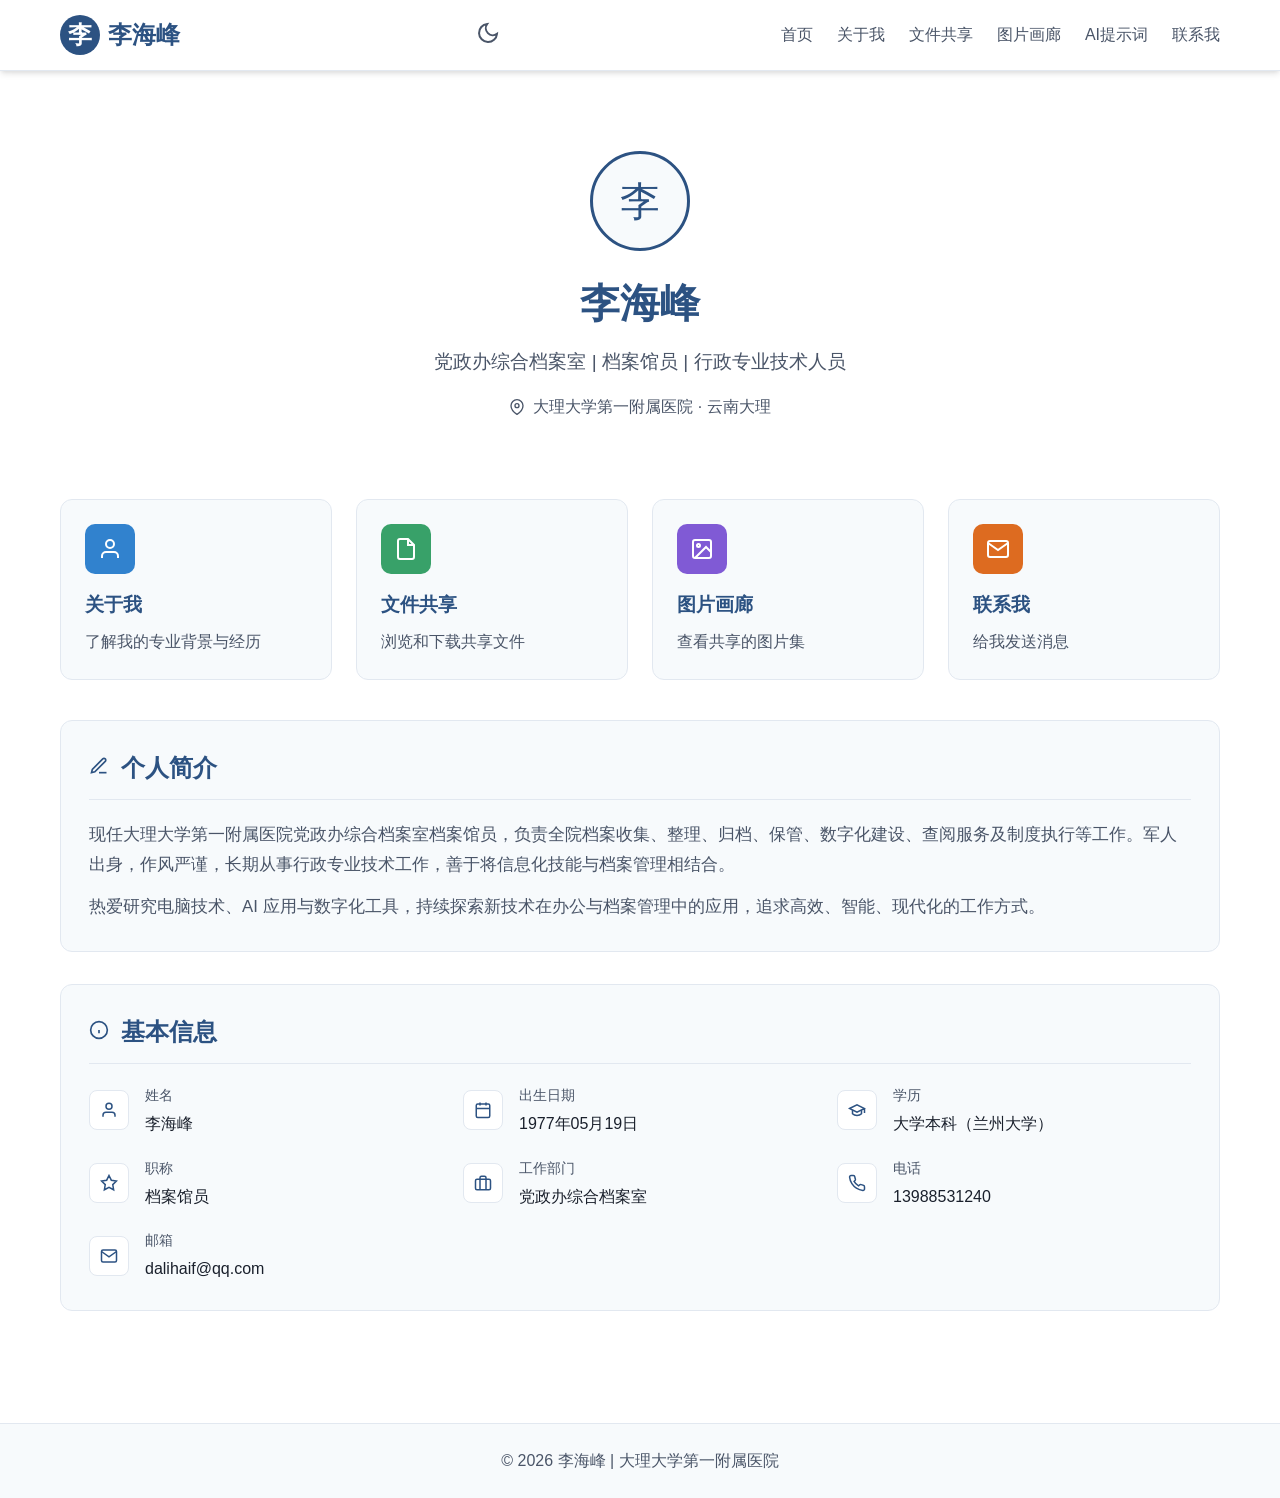
